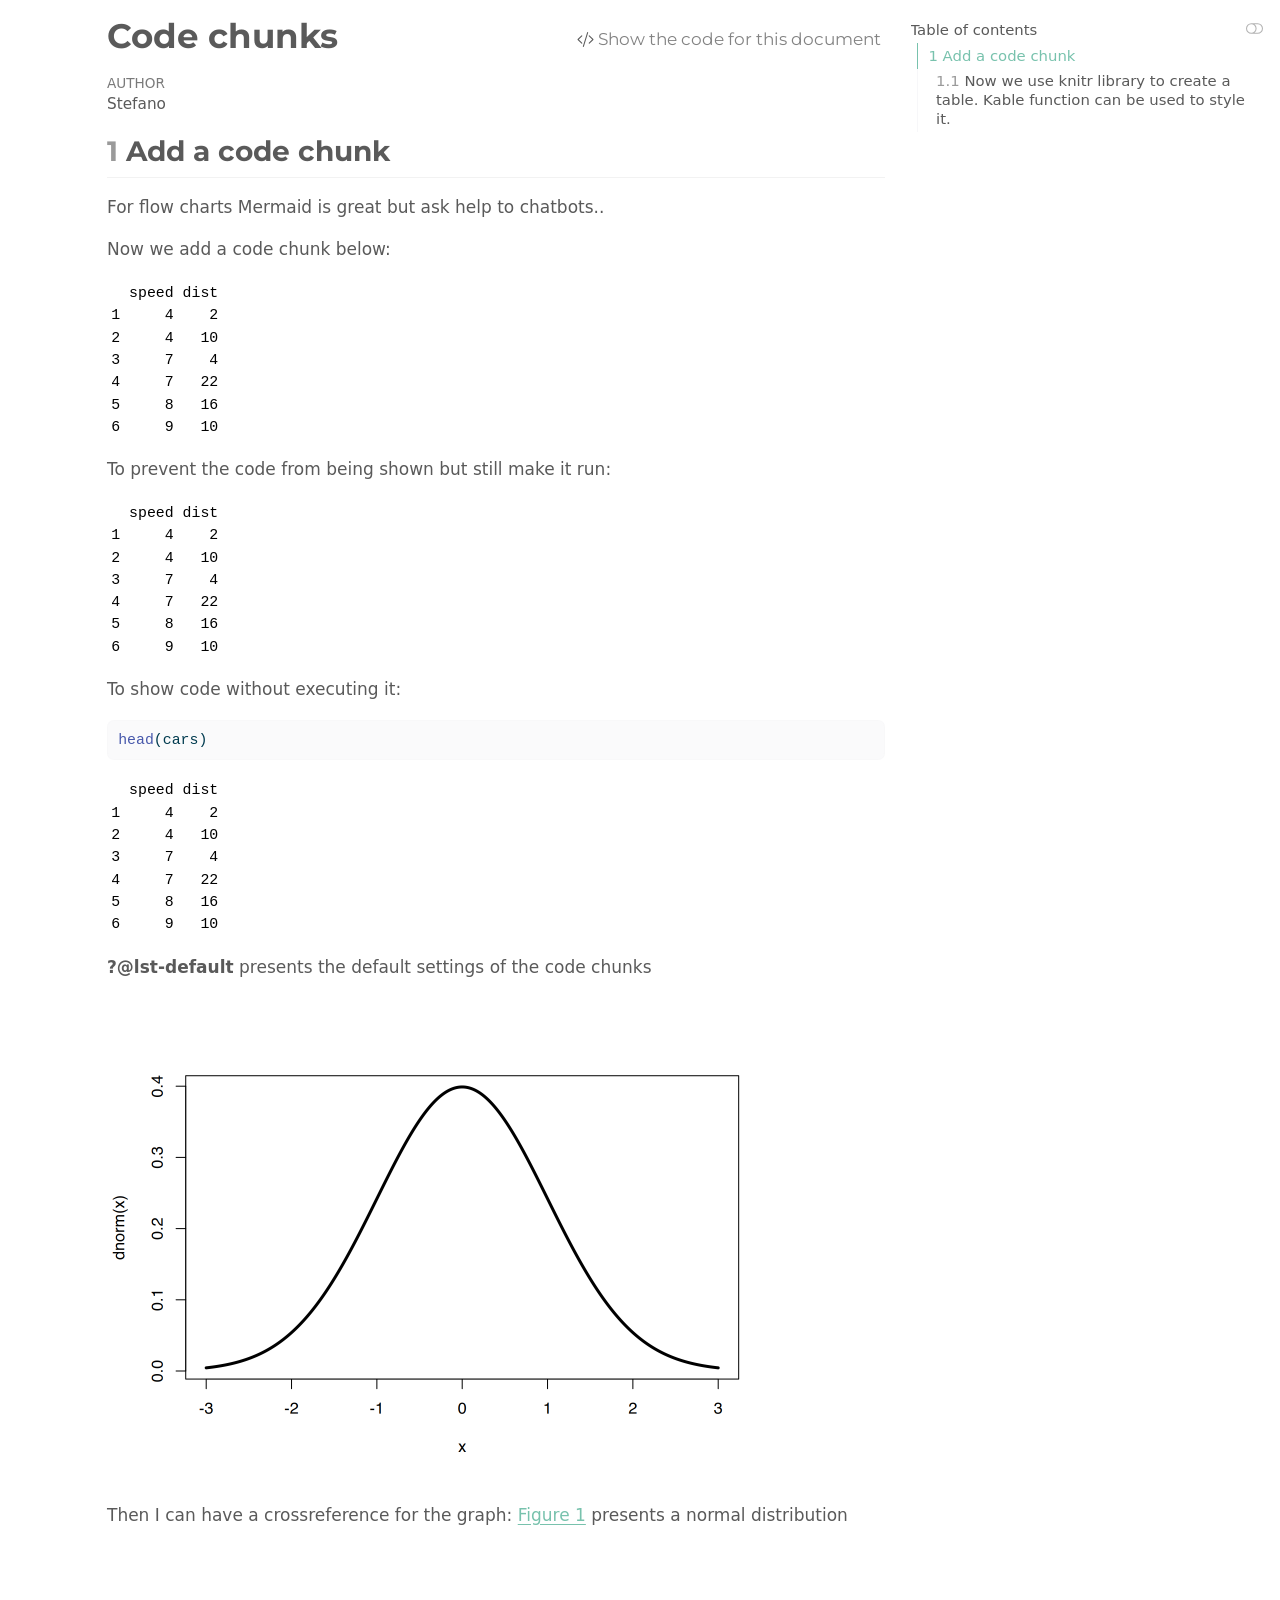
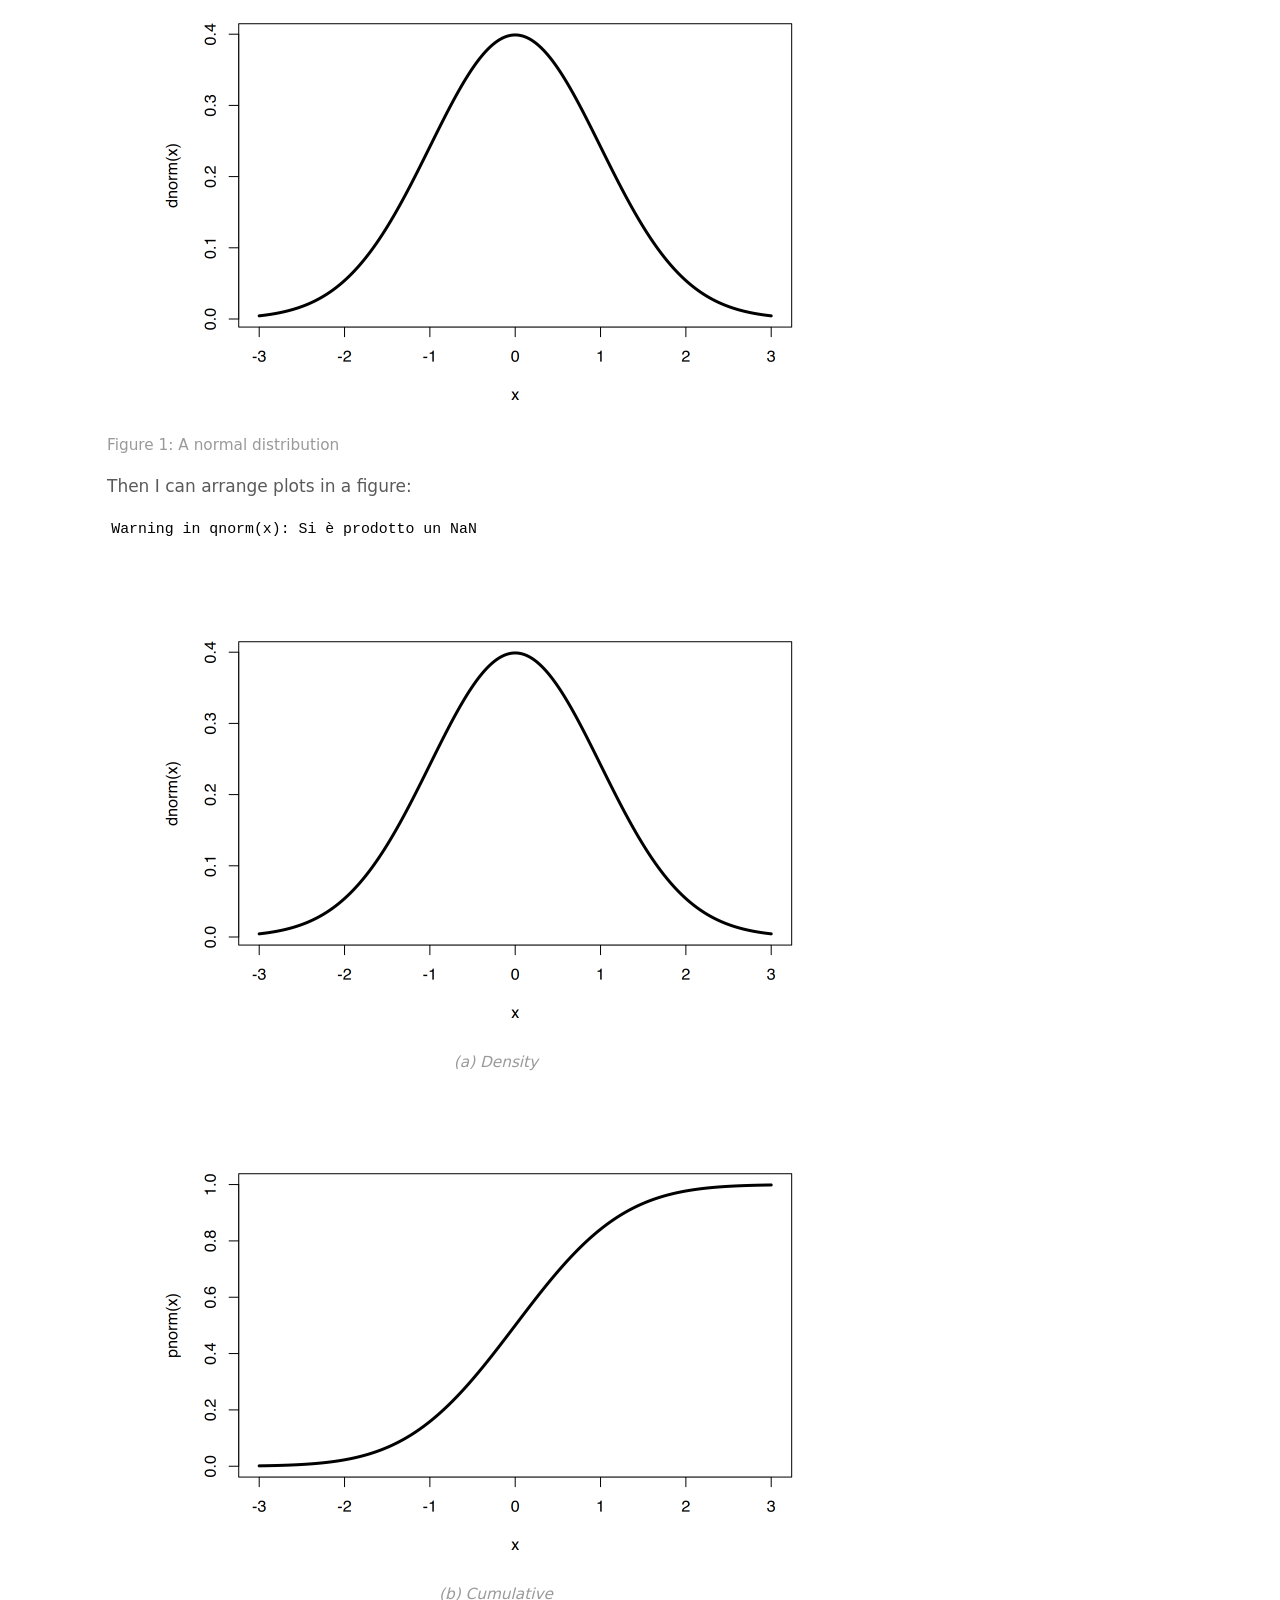
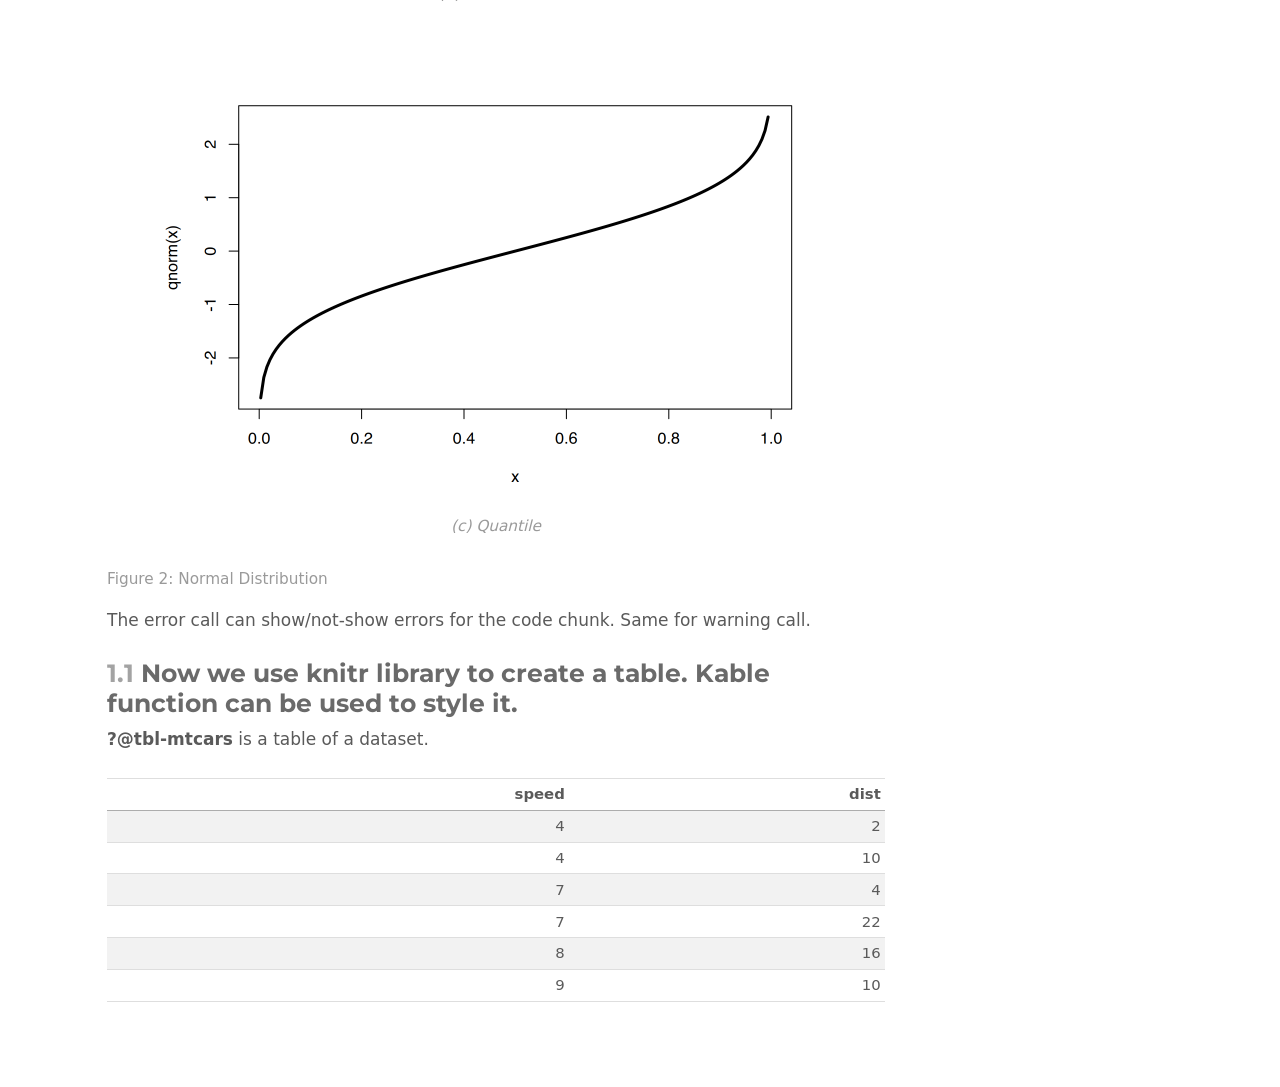
==== code_chunks.html @ ae0598b9 "Add files via upload" ====
<!DOCTYPE html>
<html xmlns="http://www.w3.org/1999/xhtml" lang="en" xml:lang="en"><head>

<meta charset="utf-8">
<meta name="generator" content="quarto-1.9.38">

<meta name="viewport" content="width=device-width, initial-scale=1.0, user-scalable=yes">

<meta name="author" content="Stefano">

<title>Code chunks</title>
<style>

code{white-space: pre-wrap;}
span.smallcaps{font-variant: small-caps;}
div.columns{display: flex; gap: min(4vw, 1.5em);}
div.column{flex: auto; overflow-x: auto;}
div.hanging-indent{margin-left: 1.5em; text-indent: -1.5em;}
ul.task-list{list-style: none;}
ul.task-list li input[type="checkbox"] {
width: 0.8em;
margin: 0 0.8em 0.2em -1em;  vertical-align: middle;
}

html { -webkit-text-size-adjust: 100%; }
pre > code.sourceCode { white-space: pre; position: relative; }
pre > code.sourceCode > span { display: inline-block; line-height: 1.25; }
pre > code.sourceCode > span:empty { height: 1.2em; }
.sourceCode { overflow: visible; }
code.sourceCode > span { color: inherit; text-decoration: inherit; }
div.sourceCode { margin: 1em 0; }
pre.sourceCode { margin: 0; }
@media screen {
div.sourceCode { overflow: auto; }
}
@media print {
pre > code.sourceCode { white-space: pre-wrap; }
pre > code.sourceCode > span { text-indent: -5em; padding-left: 5em; }
}
pre.numberSource code
{ counter-reset: source-line 0; }
pre.numberSource code > span
{ position: relative; left: -4em; counter-increment: source-line; }
pre.numberSource code > span > a:first-child::before
{ content: counter(source-line);
position: relative; left: -1em; text-align: right; vertical-align: baseline;
border: none; display: inline-block;
-webkit-touch-callout: none; -webkit-user-select: none;
-khtml-user-select: none; -moz-user-select: none;
-ms-user-select: none; user-select: none;
padding: 0 4px; width: 4em;
}
pre.numberSource { margin-left: 3em; padding-left: 4px; }
div.sourceCode
{ }
@media screen {
pre > code.sourceCode > span > a:first-child::before { text-decoration: underline; }
}
</style>


<script>/*!
 * clipboard.js v2.0.11
 * https://clipboardjs.com/
 *
 * Licensed MIT © Zeno Rocha
 */
!function(t,e){"object"==typeof exports&&"object"==typeof module?module.exports=e():"function"==typeof define&&define.amd?define([],e):"object"==typeof exports?exports.ClipboardJS=e():t.ClipboardJS=e()}(this,function(){return n={686:function(t,e,n){"use strict";n.d(e,{default:function(){return b}});var e=n(279),i=n.n(e),e=n(370),u=n.n(e),e=n(817),r=n.n(e);function c(t){try{return document.execCommand(t)}catch(t){return}}var a=function(t){t=r()(t);return c("cut"),t};function o(t,e){var n,o,t=(n=t,o="rtl"===document.documentElement.getAttribute("dir"),(t=document.createElement("textarea")).style.fontSize="12pt",t.style.border="0",t.style.padding="0",t.style.margin="0",t.style.position="absolute",t.style[o?"right":"left"]="-9999px",o=window.pageYOffset||document.documentElement.scrollTop,t.style.top="".concat(o,"px"),t.setAttribute("readonly",""),t.value=n,t);return e.container.appendChild(t),e=r()(t),c("copy"),t.remove(),e}var f=function(t){var e=1<arguments.length&&void 0!==arguments[1]?arguments[1]:{container:document.body},n="";return"string"==typeof t?n=o(t,e):t instanceof HTMLInputElement&&!["text","search","url","tel","password"].includes(null==t?void 0:t.type)?n=o(t.value,e):(n=r()(t),c("copy")),n};function l(t){return(l="function"==typeof Symbol&&"symbol"==typeof Symbol.iterator?function(t){return typeof t}:function(t){return t&&"function"==typeof Symbol&&t.constructor===Symbol&&t!==Symbol.prototype?"symbol":typeof t})(t)}var s=function(){var t=0<arguments.length&&void 0!==arguments[0]?arguments[0]:{},e=t.action,n=void 0===e?"copy":e,o=t.container,e=t.target,t=t.text;if("copy"!==n&&"cut"!==n)throw new Error('Invalid "action" value, use either "copy" or "cut"');if(void 0!==e){if(!e||"object"!==l(e)||1!==e.nodeType)throw new Error('Invalid "target" value, use a valid Element');if("copy"===n&&e.hasAttribute("disabled"))throw new Error('Invalid "target" attribute. Please use "readonly" instead of "disabled" attribute');if("cut"===n&&(e.hasAttribute("readonly")||e.hasAttribute("disabled")))throw new Error('Invalid "target" attribute. You can\'t cut text from elements with "readonly" or "disabled" attributes')}return t?f(t,{container:o}):e?"cut"===n?a(e):f(e,{container:o}):void 0};function p(t){return(p="function"==typeof Symbol&&"symbol"==typeof Symbol.iterator?function(t){return typeof t}:function(t){return t&&"function"==typeof Symbol&&t.constructor===Symbol&&t!==Symbol.prototype?"symbol":typeof t})(t)}function d(t,e){for(var n=0;n<e.length;n++){var o=e[n];o.enumerable=o.enumerable||!1,o.configurable=!0,"value"in o&&(o.writable=!0),Object.defineProperty(t,o.key,o)}}function y(t,e){return(y=Object.setPrototypeOf||function(t,e){return t.__proto__=e,t})(t,e)}function h(n){var o=function(){if("undefined"==typeof Reflect||!Reflect.construct)return!1;if(Reflect.construct.sham)return!1;if("function"==typeof Proxy)return!0;try{return Date.prototype.toString.call(Reflect.construct(Date,[],function(){})),!0}catch(t){return!1}}();return function(){var t,e=v(n);return t=o?(t=v(this).constructor,Reflect.construct(e,arguments,t)):e.apply(this,arguments),e=this,!(t=t)||"object"!==p(t)&&"function"!=typeof t?function(t){if(void 0!==t)return t;throw new ReferenceError("this hasn't been initialised - super() hasn't been called")}(e):t}}function v(t){return(v=Object.setPrototypeOf?Object.getPrototypeOf:function(t){return t.__proto__||Object.getPrototypeOf(t)})(t)}function m(t,e){t="data-clipboard-".concat(t);if(e.hasAttribute(t))return e.getAttribute(t)}var b=function(){!function(t,e){if("function"!=typeof e&&null!==e)throw new TypeError("Super expression must either be null or a function");t.prototype=Object.create(e&&e.prototype,{constructor:{value:t,writable:!0,configurable:!0}}),e&&y(t,e)}(r,i());var t,e,n,o=h(r);function r(t,e){var n;return function(t){if(!(t instanceof r))throw new TypeError("Cannot call a class as a function")}(this),(n=o.call(this)).resolveOptions(e),n.listenClick(t),n}return t=r,n=[{key:"copy",value:function(t){var e=1<arguments.length&&void 0!==arguments[1]?arguments[1]:{container:document.body};return f(t,e)}},{key:"cut",value:function(t){return a(t)}},{key:"isSupported",value:function(){var t=0<arguments.length&&void 0!==arguments[0]?arguments[0]:["copy","cut"],t="string"==typeof t?[t]:t,e=!!document.queryCommandSupported;return t.forEach(function(t){e=e&&!!document.queryCommandSupported(t)}),e}}],(e=[{key:"resolveOptions",value:function(){var t=0<arguments.length&&void 0!==arguments[0]?arguments[0]:{};this.action="function"==typeof t.action?t.action:this.defaultAction,this.target="function"==typeof t.target?t.target:this.defaultTarget,this.text="function"==typeof t.text?t.text:this.defaultText,this.container="object"===p(t.container)?t.container:document.body}},{key:"listenClick",value:function(t){var e=this;this.listener=u()(t,"click",function(t){return e.onClick(t)})}},{key:"onClick",value:function(t){var e=t.delegateTarget||t.currentTarget,n=this.action(e)||"copy",t=s({action:n,container:this.container,target:this.target(e),text:this.text(e)});this.emit(t?"success":"error",{action:n,text:t,trigger:e,clearSelection:function(){e&&e.focus(),window.getSelection().removeAllRanges()}})}},{key:"defaultAction",value:function(t){return m("action",t)}},{key:"defaultTarget",value:function(t){t=m("target",t);if(t)return document.querySelector(t)}},{key:"defaultText",value:function(t){return m("text",t)}},{key:"destroy",value:function(){this.listener.destroy()}}])&&d(t.prototype,e),n&&d(t,n),r}()},828:function(t){var e;"undefined"==typeof Element||Element.prototype.matches||((e=Element.prototype).matches=e.matchesSelector||e.mozMatchesSelector||e.msMatchesSelector||e.oMatchesSelector||e.webkitMatchesSelector),t.exports=function(t,e){for(;t&&9!==t.nodeType;){if("function"==typeof t.matches&&t.matches(e))return t;t=t.parentNode}}},438:function(t,e,n){var u=n(828);function i(t,e,n,o,r){var i=function(e,n,t,o){return function(t){t.delegateTarget=u(t.target,n),t.delegateTarget&&o.call(e,t)}}.apply(this,arguments);return t.addEventListener(n,i,r),{destroy:function(){t.removeEventListener(n,i,r)}}}t.exports=function(t,e,n,o,r){return"function"==typeof t.addEventListener?i.apply(null,arguments):"function"==typeof n?i.bind(null,document).apply(null,arguments):("string"==typeof t&&(t=document.querySelectorAll(t)),Array.prototype.map.call(t,function(t){return i(t,e,n,o,r)}))}},879:function(t,n){n.node=function(t){return void 0!==t&&t instanceof HTMLElement&&1===t.nodeType},n.nodeList=function(t){var e=Object.prototype.toString.call(t);return void 0!==t&&("[object NodeList]"===e||"[object HTMLCollection]"===e)&&"length"in t&&(0===t.length||n.node(t[0]))},n.string=function(t){return"string"==typeof t||t instanceof String},n.fn=function(t){return"[object Function]"===Object.prototype.toString.call(t)}},370:function(t,e,n){var f=n(879),l=n(438);t.exports=function(t,e,n){if(!t&&!e&&!n)throw new Error("Missing required arguments");if(!f.string(e))throw new TypeError("Second argument must be a String");if(!f.fn(n))throw new TypeError("Third argument must be a Function");if(f.node(t))return c=e,a=n,(u=t).addEventListener(c,a),{destroy:function(){u.removeEventListener(c,a)}};if(f.nodeList(t))return o=t,r=e,i=n,Array.prototype.forEach.call(o,function(t){t.addEventListener(r,i)}),{destroy:function(){Array.prototype.forEach.call(o,function(t){t.removeEventListener(r,i)})}};if(f.string(t))return t=t,e=e,n=n,l(document.body,t,e,n);throw new TypeError("First argument must be a String, HTMLElement, HTMLCollection, or NodeList");var o,r,i,u,c,a}},817:function(t){t.exports=function(t){var e,n="SELECT"===t.nodeName?(t.focus(),t.value):"INPUT"===t.nodeName||"TEXTAREA"===t.nodeName?((e=t.hasAttribute("readonly"))||t.setAttribute("readonly",""),t.select(),t.setSelectionRange(0,t.value.length),e||t.removeAttribute("readonly"),t.value):(t.hasAttribute("contenteditable")&&t.focus(),n=window.getSelection(),(e=document.createRange()).selectNodeContents(t),n.removeAllRanges(),n.addRange(e),n.toString());return n}},279:function(t){function e(){}e.prototype={on:function(t,e,n){var o=this.e||(this.e={});return(o[t]||(o[t]=[])).push({fn:e,ctx:n}),this},once:function(t,e,n){var o=this;function r(){o.off(t,r),e.apply(n,arguments)}return r._=e,this.on(t,r,n)},emit:function(t){for(var e=[].slice.call(arguments,1),n=((this.e||(this.e={}))[t]||[]).slice(),o=0,r=n.length;o<r;o++)n[o].fn.apply(n[o].ctx,e);return this},off:function(t,e){var n=this.e||(this.e={}),o=n[t],r=[];if(o&&e)for(var i=0,u=o.length;i<u;i++)o[i].fn!==e&&o[i].fn._!==e&&r.push(o[i]);return r.length?n[t]=r:delete n[t],this}},t.exports=e,t.exports.TinyEmitter=e}},r={},o.n=function(t){var e=t&&t.__esModule?function(){return t.default}:function(){return t};return o.d(e,{a:e}),e},o.d=function(t,e){for(var n in e)o.o(e,n)&&!o.o(t,n)&&Object.defineProperty(t,n,{enumerable:!0,get:e[n]})},o.o=function(t,e){return Object.prototype.hasOwnProperty.call(t,e)},o(686).default;function o(t){if(r[t])return r[t].exports;var e=r[t]={exports:{}};return n[t](e,e.exports,o),e.exports}var n,r});</script>
<script src="[data-uri]" type="module"></script>
<script src="[data-uri]" type="module"></script>
<script>/**
 * @popperjs/core v2.11.7 - MIT License
 */

!function(e,t){"object"==typeof exports&&"undefined"!=typeof module?t(exports):"function"==typeof define&&define.amd?define(["exports"],t):t((e="undefined"!=typeof globalThis?globalThis:e||self).Popper={})}(this,(function(e){"use strict";function t(e){if(null==e)return window;if("[object Window]"!==e.toString()){var t=e.ownerDocument;return t&&t.defaultView||window}return e}function n(e){return e instanceof t(e).Element||e instanceof Element}function r(e){return e instanceof t(e).HTMLElement||e instanceof HTMLElement}function o(e){return"undefined"!=typeof ShadowRoot&&(e instanceof t(e).ShadowRoot||e instanceof ShadowRoot)}var i=Math.max,a=Math.min,s=Math.round;function f(){var e=navigator.userAgentData;return null!=e&&e.brands&&Array.isArray(e.brands)?e.brands.map((function(e){return e.brand+"/"+e.version})).join(" "):navigator.userAgent}function c(){return!/^((?!chrome|android).)*safari/i.test(f())}function p(e,o,i){void 0===o&&(o=!1),void 0===i&&(i=!1);var a=e.getBoundingClientRect(),f=1,p=1;o&&r(e)&&(f=e.offsetWidth>0&&s(a.width)/e.offsetWidth||1,p=e.offsetHeight>0&&s(a.height)/e.offsetHeight||1);var u=(n(e)?t(e):window).visualViewport,l=!c()&&i,d=(a.left+(l&&u?u.offsetLeft:0))/f,h=(a.top+(l&&u?u.offsetTop:0))/p,m=a.width/f,v=a.height/p;return{width:m,height:v,top:h,right:d+m,bottom:h+v,left:d,x:d,y:h}}function u(e){var n=t(e);return{scrollLeft:n.pageXOffset,scrollTop:n.pageYOffset}}function l(e){return e?(e.nodeName||"").toLowerCase():null}function d(e){return((n(e)?e.ownerDocument:e.document)||window.document).documentElement}function h(e){return p(d(e)).left+u(e).scrollLeft}function m(e){return t(e).getComputedStyle(e)}function v(e){var t=m(e),n=t.overflow,r=t.overflowX,o=t.overflowY;return/auto|scroll|overlay|hidden/.test(n+o+r)}function y(e,n,o){void 0===o&&(o=!1);var i,a,f=r(n),c=r(n)&&function(e){var t=e.getBoundingClientRect(),n=s(t.width)/e.offsetWidth||1,r=s(t.height)/e.offsetHeight||1;return 1!==n||1!==r}(n),m=d(n),y=p(e,c,o),g={scrollLeft:0,scrollTop:0},b={x:0,y:0};return(f||!f&&!o)&&(("body"!==l(n)||v(m))&&(g=(i=n)!==t(i)&&r(i)?{scrollLeft:(a=i).scrollLeft,scrollTop:a.scrollTop}:u(i)),r(n)?((b=p(n,!0)).x+=n.clientLeft,b.y+=n.clientTop):m&&(b.x=h(m))),{x:y.left+g.scrollLeft-b.x,y:y.top+g.scrollTop-b.y,width:y.width,height:y.height}}function g(e){var t=p(e),n=e.offsetWidth,r=e.offsetHeight;return Math.abs(t.width-n)<=1&&(n=t.width),Math.abs(t.height-r)<=1&&(r=t.height),{x:e.offsetLeft,y:e.offsetTop,width:n,height:r}}function b(e){return"html"===l(e)?e:e.assignedSlot||e.parentNode||(o(e)?e.host:null)||d(e)}function x(e){return["html","body","#document"].indexOf(l(e))>=0?e.ownerDocument.body:r(e)&&v(e)?e:x(b(e))}function w(e,n){var r;void 0===n&&(n=[]);var o=x(e),i=o===(null==(r=e.ownerDocument)?void 0:r.body),a=t(o),s=i?[a].concat(a.visualViewport||[],v(o)?o:[]):o,f=n.concat(s);return i?f:f.concat(w(b(s)))}function O(e){return["table","td","th"].indexOf(l(e))>=0}function j(e){return r(e)&&"fixed"!==m(e).position?e.offsetParent:null}function E(e){for(var n=t(e),i=j(e);i&&O(i)&&"static"===m(i).position;)i=j(i);return i&&("html"===l(i)||"body"===l(i)&&"static"===m(i).position)?n:i||function(e){var t=/firefox/i.test(f());if(/Trident/i.test(f())&&r(e)&&"fixed"===m(e).position)return null;var n=b(e);for(o(n)&&(n=n.host);r(n)&&["html","body"].indexOf(l(n))<0;){var i=m(n);if("none"!==i.transform||"none"!==i.perspective||"paint"===i.contain||-1!==["transform","perspective"].indexOf(i.willChange)||t&&"filter"===i.willChange||t&&i.filter&&"none"!==i.filter)return n;n=n.parentNode}return null}(e)||n}var D="top",A="bottom",L="right",P="left",M="auto",k=[D,A,L,P],W="start",B="end",H="viewport",T="popper",R=k.reduce((function(e,t){return e.concat([t+"-"+W,t+"-"+B])}),[]),S=[].concat(k,[M]).reduce((function(e,t){return e.concat([t,t+"-"+W,t+"-"+B])}),[]),V=["beforeRead","read","afterRead","beforeMain","main","afterMain","beforeWrite","write","afterWrite"];function q(e){var t=new Map,n=new Set,r=[];function o(e){n.add(e.name),[].concat(e.requires||[],e.requiresIfExists||[]).forEach((function(e){if(!n.has(e)){var r=t.get(e);r&&o(r)}})),r.push(e)}return e.forEach((function(e){t.set(e.name,e)})),e.forEach((function(e){n.has(e.name)||o(e)})),r}function C(e){return e.split("-")[0]}function N(e,t){var n=t.getRootNode&&t.getRootNode();if(e.contains(t))return!0;if(n&&o(n)){var r=t;do{if(r&&e.isSameNode(r))return!0;r=r.parentNode||r.host}while(r)}return!1}function I(e){return Object.assign({},e,{left:e.x,top:e.y,right:e.x+e.width,bottom:e.y+e.height})}function _(e,r,o){return r===H?I(function(e,n){var r=t(e),o=d(e),i=r.visualViewport,a=o.clientWidth,s=o.clientHeight,f=0,p=0;if(i){a=i.width,s=i.height;var u=c();(u||!u&&"fixed"===n)&&(f=i.offsetLeft,p=i.offsetTop)}return{width:a,height:s,x:f+h(e),y:p}}(e,o)):n(r)?function(e,t){var n=p(e,!1,"fixed"===t);return n.top=n.top+e.clientTop,n.left=n.left+e.clientLeft,n.bottom=n.top+e.clientHeight,n.right=n.left+e.clientWidth,n.width=e.clientWidth,n.height=e.clientHeight,n.x=n.left,n.y=n.top,n}(r,o):I(function(e){var t,n=d(e),r=u(e),o=null==(t=e.ownerDocument)?void 0:t.body,a=i(n.scrollWidth,n.clientWidth,o?o.scrollWidth:0,o?o.clientWidth:0),s=i(n.scrollHeight,n.clientHeight,o?o.scrollHeight:0,o?o.clientHeight:0),f=-r.scrollLeft+h(e),c=-r.scrollTop;return"rtl"===m(o||n).direction&&(f+=i(n.clientWidth,o?o.clientWidth:0)-a),{width:a,height:s,x:f,y:c}}(d(e)))}function F(e,t,o,s){var f="clippingParents"===t?function(e){var t=w(b(e)),o=["absolute","fixed"].indexOf(m(e).position)>=0&&r(e)?E(e):e;return n(o)?t.filter((function(e){return n(e)&&N(e,o)&&"body"!==l(e)})):[]}(e):[].concat(t),c=[].concat(f,[o]),p=c[0],u=c.reduce((function(t,n){var r=_(e,n,s);return t.top=i(r.top,t.top),t.right=a(r.right,t.right),t.bottom=a(r.bottom,t.bottom),t.left=i(r.left,t.left),t}),_(e,p,s));return u.width=u.right-u.left,u.height=u.bottom-u.top,u.x=u.left,u.y=u.top,u}function U(e){return e.split("-")[1]}function z(e){return["top","bottom"].indexOf(e)>=0?"x":"y"}function X(e){var t,n=e.reference,r=e.element,o=e.placement,i=o?C(o):null,a=o?U(o):null,s=n.x+n.width/2-r.width/2,f=n.y+n.height/2-r.height/2;switch(i){case D:t={x:s,y:n.y-r.height};break;case A:t={x:s,y:n.y+n.height};break;case L:t={x:n.x+n.width,y:f};break;case P:t={x:n.x-r.width,y:f};break;default:t={x:n.x,y:n.y}}var c=i?z(i):null;if(null!=c){var p="y"===c?"height":"width";switch(a){case W:t[c]=t[c]-(n[p]/2-r[p]/2);break;case B:t[c]=t[c]+(n[p]/2-r[p]/2)}}return t}function Y(e){return Object.assign({},{top:0,right:0,bottom:0,left:0},e)}function G(e,t){return t.reduce((function(t,n){return t[n]=e,t}),{})}function J(e,t){void 0===t&&(t={});var r=t,o=r.placement,i=void 0===o?e.placement:o,a=r.strategy,s=void 0===a?e.strategy:a,f=r.boundary,c=void 0===f?"clippingParents":f,u=r.rootBoundary,l=void 0===u?H:u,h=r.elementContext,m=void 0===h?T:h,v=r.altBoundary,y=void 0!==v&&v,g=r.padding,b=void 0===g?0:g,x=Y("number"!=typeof b?b:G(b,k)),w=m===T?"reference":T,O=e.rects.popper,j=e.elements[y?w:m],E=F(n(j)?j:j.contextElement||d(e.elements.popper),c,l,s),P=p(e.elements.reference),M=X({reference:P,element:O,strategy:"absolute",placement:i}),W=I(Object.assign({},O,M)),B=m===T?W:P,R={top:E.top-B.top+x.top,bottom:B.bottom-E.bottom+x.bottom,left:E.left-B.left+x.left,right:B.right-E.right+x.right},S=e.modifiersData.offset;if(m===T&&S){var V=S[i];Object.keys(R).forEach((function(e){var t=[L,A].indexOf(e)>=0?1:-1,n=[D,A].indexOf(e)>=0?"y":"x";R[e]+=V[n]*t}))}return R}var K={placement:"bottom",modifiers:[],strategy:"absolute"};function Q(){for(var e=arguments.length,t=new Array(e),n=0;n<e;n++)t[n]=arguments[n];return!t.some((function(e){return!(e&&"function"==typeof e.getBoundingClientRect)}))}function Z(e){void 0===e&&(e={});var t=e,r=t.defaultModifiers,o=void 0===r?[]:r,i=t.defaultOptions,a=void 0===i?K:i;return function(e,t,r){void 0===r&&(r=a);var i,s,f={placement:"bottom",orderedModifiers:[],options:Object.assign({},K,a),modifiersData:{},elements:{reference:e,popper:t},attributes:{},styles:{}},c=[],p=!1,u={state:f,setOptions:function(r){var i="function"==typeof r?r(f.options):r;l(),f.options=Object.assign({},a,f.options,i),f.scrollParents={reference:n(e)?w(e):e.contextElement?w(e.contextElement):[],popper:w(t)};var s,p,d=function(e){var t=q(e);return V.reduce((function(e,n){return e.concat(t.filter((function(e){return e.phase===n})))}),[])}((s=[].concat(o,f.options.modifiers),p=s.reduce((function(e,t){var n=e[t.name];return e[t.name]=n?Object.assign({},n,t,{options:Object.assign({},n.options,t.options),data:Object.assign({},n.data,t.data)}):t,e}),{}),Object.keys(p).map((function(e){return p[e]}))));return f.orderedModifiers=d.filter((function(e){return e.enabled})),f.orderedModifiers.forEach((function(e){var t=e.name,n=e.options,r=void 0===n?{}:n,o=e.effect;if("function"==typeof o){var i=o({state:f,name:t,instance:u,options:r}),a=function(){};c.push(i||a)}})),u.update()},forceUpdate:function(){if(!p){var e=f.elements,t=e.reference,n=e.popper;if(Q(t,n)){f.rects={reference:y(t,E(n),"fixed"===f.options.strategy),popper:g(n)},f.reset=!1,f.placement=f.options.placement,f.orderedModifiers.forEach((function(e){return f.modifiersData[e.name]=Object.assign({},e.data)}));for(var r=0;r<f.orderedModifiers.length;r++)if(!0!==f.reset){var o=f.orderedModifiers[r],i=o.fn,a=o.options,s=void 0===a?{}:a,c=o.name;"function"==typeof i&&(f=i({state:f,options:s,name:c,instance:u})||f)}else f.reset=!1,r=-1}}},update:(i=function(){return new Promise((function(e){u.forceUpdate(),e(f)}))},function(){return s||(s=new Promise((function(e){Promise.resolve().then((function(){s=void 0,e(i())}))}))),s}),destroy:function(){l(),p=!0}};if(!Q(e,t))return u;function l(){c.forEach((function(e){return e()})),c=[]}return u.setOptions(r).then((function(e){!p&&r.onFirstUpdate&&r.onFirstUpdate(e)})),u}}var $={passive:!0};var ee={name:"eventListeners",enabled:!0,phase:"write",fn:function(){},effect:function(e){var n=e.state,r=e.instance,o=e.options,i=o.scroll,a=void 0===i||i,s=o.resize,f=void 0===s||s,c=t(n.elements.popper),p=[].concat(n.scrollParents.reference,n.scrollParents.popper);return a&&p.forEach((function(e){e.addEventListener("scroll",r.update,$)})),f&&c.addEventListener("resize",r.update,$),function(){a&&p.forEach((function(e){e.removeEventListener("scroll",r.update,$)})),f&&c.removeEventListener("resize",r.update,$)}},data:{}};var te={name:"popperOffsets",enabled:!0,phase:"read",fn:function(e){var t=e.state,n=e.name;t.modifiersData[n]=X({reference:t.rects.reference,element:t.rects.popper,strategy:"absolute",placement:t.placement})},data:{}},ne={top:"auto",right:"auto",bottom:"auto",left:"auto"};function re(e){var n,r=e.popper,o=e.popperRect,i=e.placement,a=e.variation,f=e.offsets,c=e.position,p=e.gpuAcceleration,u=e.adaptive,l=e.roundOffsets,h=e.isFixed,v=f.x,y=void 0===v?0:v,g=f.y,b=void 0===g?0:g,x="function"==typeof l?l({x:y,y:b}):{x:y,y:b};y=x.x,b=x.y;var w=f.hasOwnProperty("x"),O=f.hasOwnProperty("y"),j=P,M=D,k=window;if(u){var W=E(r),H="clientHeight",T="clientWidth";if(W===t(r)&&"static"!==m(W=d(r)).position&&"absolute"===c&&(H="scrollHeight",T="scrollWidth"),W=W,i===D||(i===P||i===L)&&a===B)M=A,b-=(h&&W===k&&k.visualViewport?k.visualViewport.height:W[H])-o.height,b*=p?1:-1;if(i===P||(i===D||i===A)&&a===B)j=L,y-=(h&&W===k&&k.visualViewport?k.visualViewport.width:W[T])-o.width,y*=p?1:-1}var R,S=Object.assign({position:c},u&&ne),V=!0===l?function(e,t){var n=e.x,r=e.y,o=t.devicePixelRatio||1;return{x:s(n*o)/o||0,y:s(r*o)/o||0}}({x:y,y:b},t(r)):{x:y,y:b};return y=V.x,b=V.y,p?Object.assign({},S,((R={})[M]=O?"0":"",R[j]=w?"0":"",R.transform=(k.devicePixelRatio||1)<=1?"translate("+y+"px, "+b+"px)":"translate3d("+y+"px, "+b+"px, 0)",R)):Object.assign({},S,((n={})[M]=O?b+"px":"",n[j]=w?y+"px":"",n.transform="",n))}var oe={name:"computeStyles",enabled:!0,phase:"beforeWrite",fn:function(e){var t=e.state,n=e.options,r=n.gpuAcceleration,o=void 0===r||r,i=n.adaptive,a=void 0===i||i,s=n.roundOffsets,f=void 0===s||s,c={placement:C(t.placement),variation:U(t.placement),popper:t.elements.popper,popperRect:t.rects.popper,gpuAcceleration:o,isFixed:"fixed"===t.options.strategy};null!=t.modifiersData.popperOffsets&&(t.styles.popper=Object.assign({},t.styles.popper,re(Object.assign({},c,{offsets:t.modifiersData.popperOffsets,position:t.options.strategy,adaptive:a,roundOffsets:f})))),null!=t.modifiersData.arrow&&(t.styles.arrow=Object.assign({},t.styles.arrow,re(Object.assign({},c,{offsets:t.modifiersData.arrow,position:"absolute",adaptive:!1,roundOffsets:f})))),t.attributes.popper=Object.assign({},t.attributes.popper,{"data-popper-placement":t.placement})},data:{}};var ie={name:"applyStyles",enabled:!0,phase:"write",fn:function(e){var t=e.state;Object.keys(t.elements).forEach((function(e){var n=t.styles[e]||{},o=t.attributes[e]||{},i=t.elements[e];r(i)&&l(i)&&(Object.assign(i.style,n),Object.keys(o).forEach((function(e){var t=o[e];!1===t?i.removeAttribute(e):i.setAttribute(e,!0===t?"":t)})))}))},effect:function(e){var t=e.state,n={popper:{position:t.options.strategy,left:"0",top:"0",margin:"0"},arrow:{position:"absolute"},reference:{}};return Object.assign(t.elements.popper.style,n.popper),t.styles=n,t.elements.arrow&&Object.assign(t.elements.arrow.style,n.arrow),function(){Object.keys(t.elements).forEach((function(e){var o=t.elements[e],i=t.attributes[e]||{},a=Object.keys(t.styles.hasOwnProperty(e)?t.styles[e]:n[e]).reduce((function(e,t){return e[t]="",e}),{});r(o)&&l(o)&&(Object.assign(o.style,a),Object.keys(i).forEach((function(e){o.removeAttribute(e)})))}))}},requires:["computeStyles"]};var ae={name:"offset",enabled:!0,phase:"main",requires:["popperOffsets"],fn:function(e){var t=e.state,n=e.options,r=e.name,o=n.offset,i=void 0===o?[0,0]:o,a=S.reduce((function(e,n){return e[n]=function(e,t,n){var r=C(e),o=[P,D].indexOf(r)>=0?-1:1,i="function"==typeof n?n(Object.assign({},t,{placement:e})):n,a=i[0],s=i[1];return a=a||0,s=(s||0)*o,[P,L].indexOf(r)>=0?{x:s,y:a}:{x:a,y:s}}(n,t.rects,i),e}),{}),s=a[t.placement],f=s.x,c=s.y;null!=t.modifiersData.popperOffsets&&(t.modifiersData.popperOffsets.x+=f,t.modifiersData.popperOffsets.y+=c),t.modifiersData[r]=a}},se={left:"right",right:"left",bottom:"top",top:"bottom"};function fe(e){return e.replace(/left|right|bottom|top/g,(function(e){return se[e]}))}var ce={start:"end",end:"start"};function pe(e){return e.replace(/start|end/g,(function(e){return ce[e]}))}function ue(e,t){void 0===t&&(t={});var n=t,r=n.placement,o=n.boundary,i=n.rootBoundary,a=n.padding,s=n.flipVariations,f=n.allowedAutoPlacements,c=void 0===f?S:f,p=U(r),u=p?s?R:R.filter((function(e){return U(e)===p})):k,l=u.filter((function(e){return c.indexOf(e)>=0}));0===l.length&&(l=u);var d=l.reduce((function(t,n){return t[n]=J(e,{placement:n,boundary:o,rootBoundary:i,padding:a})[C(n)],t}),{});return Object.keys(d).sort((function(e,t){return d[e]-d[t]}))}var le={name:"flip",enabled:!0,phase:"main",fn:function(e){var t=e.state,n=e.options,r=e.name;if(!t.modifiersData[r]._skip){for(var o=n.mainAxis,i=void 0===o||o,a=n.altAxis,s=void 0===a||a,f=n.fallbackPlacements,c=n.padding,p=n.boundary,u=n.rootBoundary,l=n.altBoundary,d=n.flipVariations,h=void 0===d||d,m=n.allowedAutoPlacements,v=t.options.placement,y=C(v),g=f||(y===v||!h?[fe(v)]:function(e){if(C(e)===M)return[];var t=fe(e);return[pe(e),t,pe(t)]}(v)),b=[v].concat(g).reduce((function(e,n){return e.concat(C(n)===M?ue(t,{placement:n,boundary:p,rootBoundary:u,padding:c,flipVariations:h,allowedAutoPlacements:m}):n)}),[]),x=t.rects.reference,w=t.rects.popper,O=new Map,j=!0,E=b[0],k=0;k<b.length;k++){var B=b[k],H=C(B),T=U(B)===W,R=[D,A].indexOf(H)>=0,S=R?"width":"height",V=J(t,{placement:B,boundary:p,rootBoundary:u,altBoundary:l,padding:c}),q=R?T?L:P:T?A:D;x[S]>w[S]&&(q=fe(q));var N=fe(q),I=[];if(i&&I.push(V[H]<=0),s&&I.push(V[q]<=0,V[N]<=0),I.every((function(e){return e}))){E=B,j=!1;break}O.set(B,I)}if(j)for(var _=function(e){var t=b.find((function(t){var n=O.get(t);if(n)return n.slice(0,e).every((function(e){return e}))}));if(t)return E=t,"break"},F=h?3:1;F>0;F--){if("break"===_(F))break}t.placement!==E&&(t.modifiersData[r]._skip=!0,t.placement=E,t.reset=!0)}},requiresIfExists:["offset"],data:{_skip:!1}};function de(e,t,n){return i(e,a(t,n))}var he={name:"preventOverflow",enabled:!0,phase:"main",fn:function(e){var t=e.state,n=e.options,r=e.name,o=n.mainAxis,s=void 0===o||o,f=n.altAxis,c=void 0!==f&&f,p=n.boundary,u=n.rootBoundary,l=n.altBoundary,d=n.padding,h=n.tether,m=void 0===h||h,v=n.tetherOffset,y=void 0===v?0:v,b=J(t,{boundary:p,rootBoundary:u,padding:d,altBoundary:l}),x=C(t.placement),w=U(t.placement),O=!w,j=z(x),M="x"===j?"y":"x",k=t.modifiersData.popperOffsets,B=t.rects.reference,H=t.rects.popper,T="function"==typeof y?y(Object.assign({},t.rects,{placement:t.placement})):y,R="number"==typeof T?{mainAxis:T,altAxis:T}:Object.assign({mainAxis:0,altAxis:0},T),S=t.modifiersData.offset?t.modifiersData.offset[t.placement]:null,V={x:0,y:0};if(k){if(s){var q,N="y"===j?D:P,I="y"===j?A:L,_="y"===j?"height":"width",F=k[j],X=F+b[N],Y=F-b[I],G=m?-H[_]/2:0,K=w===W?B[_]:H[_],Q=w===W?-H[_]:-B[_],Z=t.elements.arrow,$=m&&Z?g(Z):{width:0,height:0},ee=t.modifiersData["arrow#persistent"]?t.modifiersData["arrow#persistent"].padding:{top:0,right:0,bottom:0,left:0},te=ee[N],ne=ee[I],re=de(0,B[_],$[_]),oe=O?B[_]/2-G-re-te-R.mainAxis:K-re-te-R.mainAxis,ie=O?-B[_]/2+G+re+ne+R.mainAxis:Q+re+ne+R.mainAxis,ae=t.elements.arrow&&E(t.elements.arrow),se=ae?"y"===j?ae.clientTop||0:ae.clientLeft||0:0,fe=null!=(q=null==S?void 0:S[j])?q:0,ce=F+ie-fe,pe=de(m?a(X,F+oe-fe-se):X,F,m?i(Y,ce):Y);k[j]=pe,V[j]=pe-F}if(c){var ue,le="x"===j?D:P,he="x"===j?A:L,me=k[M],ve="y"===M?"height":"width",ye=me+b[le],ge=me-b[he],be=-1!==[D,P].indexOf(x),xe=null!=(ue=null==S?void 0:S[M])?ue:0,we=be?ye:me-B[ve]-H[ve]-xe+R.altAxis,Oe=be?me+B[ve]+H[ve]-xe-R.altAxis:ge,je=m&&be?function(e,t,n){var r=de(e,t,n);return r>n?n:r}(we,me,Oe):de(m?we:ye,me,m?Oe:ge);k[M]=je,V[M]=je-me}t.modifiersData[r]=V}},requiresIfExists:["offset"]};var me={name:"arrow",enabled:!0,phase:"main",fn:function(e){var t,n=e.state,r=e.name,o=e.options,i=n.elements.arrow,a=n.modifiersData.popperOffsets,s=C(n.placement),f=z(s),c=[P,L].indexOf(s)>=0?"height":"width";if(i&&a){var p=function(e,t){return Y("number"!=typeof(e="function"==typeof e?e(Object.assign({},t.rects,{placement:t.placement})):e)?e:G(e,k))}(o.padding,n),u=g(i),l="y"===f?D:P,d="y"===f?A:L,h=n.rects.reference[c]+n.rects.reference[f]-a[f]-n.rects.popper[c],m=a[f]-n.rects.reference[f],v=E(i),y=v?"y"===f?v.clientHeight||0:v.clientWidth||0:0,b=h/2-m/2,x=p[l],w=y-u[c]-p[d],O=y/2-u[c]/2+b,j=de(x,O,w),M=f;n.modifiersData[r]=((t={})[M]=j,t.centerOffset=j-O,t)}},effect:function(e){var t=e.state,n=e.options.element,r=void 0===n?"[data-popper-arrow]":n;null!=r&&("string"!=typeof r||(r=t.elements.popper.querySelector(r)))&&N(t.elements.popper,r)&&(t.elements.arrow=r)},requires:["popperOffsets"],requiresIfExists:["preventOverflow"]};function ve(e,t,n){return void 0===n&&(n={x:0,y:0}),{top:e.top-t.height-n.y,right:e.right-t.width+n.x,bottom:e.bottom-t.height+n.y,left:e.left-t.width-n.x}}function ye(e){return[D,L,A,P].some((function(t){return e[t]>=0}))}var ge={name:"hide",enabled:!0,phase:"main",requiresIfExists:["preventOverflow"],fn:function(e){var t=e.state,n=e.name,r=t.rects.reference,o=t.rects.popper,i=t.modifiersData.preventOverflow,a=J(t,{elementContext:"reference"}),s=J(t,{altBoundary:!0}),f=ve(a,r),c=ve(s,o,i),p=ye(f),u=ye(c);t.modifiersData[n]={referenceClippingOffsets:f,popperEscapeOffsets:c,isReferenceHidden:p,hasPopperEscaped:u},t.attributes.popper=Object.assign({},t.attributes.popper,{"data-popper-reference-hidden":p,"data-popper-escaped":u})}},be=Z({defaultModifiers:[ee,te,oe,ie]}),xe=[ee,te,oe,ie,ae,le,he,me,ge],we=Z({defaultModifiers:xe});e.applyStyles=ie,e.arrow=me,e.computeStyles=oe,e.createPopper=we,e.createPopperLite=be,e.defaultModifiers=xe,e.detectOverflow=J,e.eventListeners=ee,e.flip=le,e.hide=ge,e.offset=ae,e.popperGenerator=Z,e.popperOffsets=te,e.preventOverflow=he,Object.defineProperty(e,"__esModule",{value:!0})}));

</script>
<script>!function(e,t){"object"==typeof exports&&"undefined"!=typeof module?module.exports=t(require("@popperjs/core")):"function"==typeof define&&define.amd?define(["@popperjs/core"],t):(e=e||self).tippy=t(e.Popper)}(this,(function(e){"use strict";var t={passive:!0,capture:!0},n=function(){return document.body};function r(e,t,n){if(Array.isArray(e)){var r=e[t];return null==r?Array.isArray(n)?n[t]:n:r}return e}function o(e,t){var n={}.toString.call(e);return 0===n.indexOf("[object")&&n.indexOf(t+"]")>-1}function i(e,t){return"function"==typeof e?e.apply(void 0,t):e}function a(e,t){return 0===t?e:function(r){clearTimeout(n),n=setTimeout((function(){e(r)}),t)};var n}function s(e,t){var n=Object.assign({},e);return t.forEach((function(e){delete n[e]})),n}function u(e){return[].concat(e)}function c(e,t){-1===e.indexOf(t)&&e.push(t)}function p(e){return e.split("-")[0]}function f(e){return[].slice.call(e)}function l(e){return Object.keys(e).reduce((function(t,n){return void 0!==e[n]&&(t[n]=e[n]),t}),{})}function d(){return document.createElement("div")}function v(e){return["Element","Fragment"].some((function(t){return o(e,t)}))}function m(e){return o(e,"MouseEvent")}function g(e){return!(!e||!e._tippy||e._tippy.reference!==e)}function h(e){return v(e)?[e]:function(e){return o(e,"NodeList")}(e)?f(e):Array.isArray(e)?e:f(document.querySelectorAll(e))}function b(e,t){e.forEach((function(e){e&&(e.style.transitionDuration=t+"ms")}))}function y(e,t){e.forEach((function(e){e&&e.setAttribute("data-state",t)}))}function w(e){var t,n=u(e)[0];return null!=n&&null!=(t=n.ownerDocument)&&t.body?n.ownerDocument:document}function E(e,t,n){var r=t+"EventListener";["transitionend","webkitTransitionEnd"].forEach((function(t){e[r](t,n)}))}function O(e,t){for(var n=t;n;){var r;if(e.contains(n))return!0;n=null==n.getRootNode||null==(r=n.getRootNode())?void 0:r.host}return!1}var x={isTouch:!1},C=0;function T(){x.isTouch||(x.isTouch=!0,window.performance&&document.addEventListener("mousemove",A))}function A(){var e=performance.now();e-C<20&&(x.isTouch=!1,document.removeEventListener("mousemove",A)),C=e}function L(){var e=document.activeElement;if(g(e)){var t=e._tippy;e.blur&&!t.state.isVisible&&e.blur()}}var D=!!("undefined"!=typeof window&&"undefined"!=typeof document)&&!!window.msCrypto,R=Object.assign({appendTo:n,aria:{content:"auto",expanded:"auto"},delay:0,duration:[300,250],getReferenceClientRect:null,hideOnClick:!0,ignoreAttributes:!1,interactive:!1,interactiveBorder:2,interactiveDebounce:0,moveTransition:"",offset:[0,10],onAfterUpdate:function(){},onBeforeUpdate:function(){},onCreate:function(){},onDestroy:function(){},onHidden:function(){},onHide:function(){},onMount:function(){},onShow:function(){},onShown:function(){},onTrigger:function(){},onUntrigger:function(){},onClickOutside:function(){},placement:"top",plugins:[],popperOptions:{},render:null,showOnCreate:!1,touch:!0,trigger:"mouseenter focus",triggerTarget:null},{animateFill:!1,followCursor:!1,inlinePositioning:!1,sticky:!1},{allowHTML:!1,animation:"fade",arrow:!0,content:"",inertia:!1,maxWidth:350,role:"tooltip",theme:"",zIndex:9999}),k=Object.keys(R);function P(e){var t=(e.plugins||[]).reduce((function(t,n){var r,o=n.name,i=n.defaultValue;o&&(t[o]=void 0!==e[o]?e[o]:null!=(r=R[o])?r:i);return t}),{});return Object.assign({},e,t)}function j(e,t){var n=Object.assign({},t,{content:i(t.content,[e])},t.ignoreAttributes?{}:function(e,t){return(t?Object.keys(P(Object.assign({},R,{plugins:t}))):k).reduce((function(t,n){var r=(e.getAttribute("data-tippy-"+n)||"").trim();if(!r)return t;if("content"===n)t[n]=r;else try{t[n]=JSON.parse(r)}catch(e){t[n]=r}return t}),{})}(e,t.plugins));return n.aria=Object.assign({},R.aria,n.aria),n.aria={expanded:"auto"===n.aria.expanded?t.interactive:n.aria.expanded,content:"auto"===n.aria.content?t.interactive?null:"describedby":n.aria.content},n}function M(e,t){e.innerHTML=t}function V(e){var t=d();return!0===e?t.className="tippy-arrow":(t.className="tippy-svg-arrow",v(e)?t.appendChild(e):M(t,e)),t}function I(e,t){v(t.content)?(M(e,""),e.appendChild(t.content)):"function"!=typeof t.content&&(t.allowHTML?M(e,t.content):e.textContent=t.content)}function S(e){var t=e.firstElementChild,n=f(t.children);return{box:t,content:n.find((function(e){return e.classList.contains("tippy-content")})),arrow:n.find((function(e){return e.classList.contains("tippy-arrow")||e.classList.contains("tippy-svg-arrow")})),backdrop:n.find((function(e){return e.classList.contains("tippy-backdrop")}))}}function N(e){var t=d(),n=d();n.className="tippy-box",n.setAttribute("data-state","hidden"),n.setAttribute("tabindex","-1");var r=d();function o(n,r){var o=S(t),i=o.box,a=o.content,s=o.arrow;r.theme?i.setAttribute("data-theme",r.theme):i.removeAttribute("data-theme"),"string"==typeof r.animation?i.setAttribute("data-animation",r.animation):i.removeAttribute("data-animation"),r.inertia?i.setAttribute("data-inertia",""):i.removeAttribute("data-inertia"),i.style.maxWidth="number"==typeof r.maxWidth?r.maxWidth+"px":r.maxWidth,r.role?i.setAttribute("role",r.role):i.removeAttribute("role"),n.content===r.content&&n.allowHTML===r.allowHTML||I(a,e.props),r.arrow?s?n.arrow!==r.arrow&&(i.removeChild(s),i.appendChild(V(r.arrow))):i.appendChild(V(r.arrow)):s&&i.removeChild(s)}return r.className="tippy-content",r.setAttribute("data-state","hidden"),I(r,e.props),t.appendChild(n),n.appendChild(r),o(e.props,e.props),{popper:t,onUpdate:o}}N.$$tippy=!0;var B=1,H=[],U=[];function _(o,s){var v,g,h,C,T,A,L,k,M=j(o,Object.assign({},R,P(l(s)))),V=!1,I=!1,N=!1,_=!1,F=[],W=a(we,M.interactiveDebounce),X=B++,Y=(k=M.plugins).filter((function(e,t){return k.indexOf(e)===t})),$={id:X,reference:o,popper:d(),popperInstance:null,props:M,state:{isEnabled:!0,isVisible:!1,isDestroyed:!1,isMounted:!1,isShown:!1},plugins:Y,clearDelayTimeouts:function(){clearTimeout(v),clearTimeout(g),cancelAnimationFrame(h)},setProps:function(e){if($.state.isDestroyed)return;ae("onBeforeUpdate",[$,e]),be();var t=$.props,n=j(o,Object.assign({},t,l(e),{ignoreAttributes:!0}));$.props=n,he(),t.interactiveDebounce!==n.interactiveDebounce&&(ce(),W=a(we,n.interactiveDebounce));t.triggerTarget&&!n.triggerTarget?u(t.triggerTarget).forEach((function(e){e.removeAttribute("aria-expanded")})):n.triggerTarget&&o.removeAttribute("aria-expanded");ue(),ie(),J&&J(t,n);$.popperInstance&&(Ce(),Ae().forEach((function(e){requestAnimationFrame(e._tippy.popperInstance.forceUpdate)})));ae("onAfterUpdate",[$,e])},setContent:function(e){$.setProps({content:e})},show:function(){var e=$.state.isVisible,t=$.state.isDestroyed,o=!$.state.isEnabled,a=x.isTouch&&!$.props.touch,s=r($.props.duration,0,R.duration);if(e||t||o||a)return;if(te().hasAttribute("disabled"))return;if(ae("onShow",[$],!1),!1===$.props.onShow($))return;$.state.isVisible=!0,ee()&&(z.style.visibility="visible");ie(),de(),$.state.isMounted||(z.style.transition="none");if(ee()){var u=re(),p=u.box,f=u.content;b([p,f],0)}A=function(){var e;if($.state.isVisible&&!_){if(_=!0,z.offsetHeight,z.style.transition=$.props.moveTransition,ee()&&$.props.animation){var t=re(),n=t.box,r=t.content;b([n,r],s),y([n,r],"visible")}se(),ue(),c(U,$),null==(e=$.popperInstance)||e.forceUpdate(),ae("onMount",[$]),$.props.animation&&ee()&&function(e,t){me(e,t)}(s,(function(){$.state.isShown=!0,ae("onShown",[$])}))}},function(){var e,t=$.props.appendTo,r=te();e=$.props.interactive&&t===n||"parent"===t?r.parentNode:i(t,[r]);e.contains(z)||e.appendChild(z);$.state.isMounted=!0,Ce()}()},hide:function(){var e=!$.state.isVisible,t=$.state.isDestroyed,n=!$.state.isEnabled,o=r($.props.duration,1,R.duration);if(e||t||n)return;if(ae("onHide",[$],!1),!1===$.props.onHide($))return;$.state.isVisible=!1,$.state.isShown=!1,_=!1,V=!1,ee()&&(z.style.visibility="hidden");if(ce(),ve(),ie(!0),ee()){var i=re(),a=i.box,s=i.content;$.props.animation&&(b([a,s],o),y([a,s],"hidden"))}se(),ue(),$.props.animation?ee()&&function(e,t){me(e,(function(){!$.state.isVisible&&z.parentNode&&z.parentNode.contains(z)&&t()}))}(o,$.unmount):$.unmount()},hideWithInteractivity:function(e){ne().addEventListener("mousemove",W),c(H,W),W(e)},enable:function(){$.state.isEnabled=!0},disable:function(){$.hide(),$.state.isEnabled=!1},unmount:function(){$.state.isVisible&&$.hide();if(!$.state.isMounted)return;Te(),Ae().forEach((function(e){e._tippy.unmount()})),z.parentNode&&z.parentNode.removeChild(z);U=U.filter((function(e){return e!==$})),$.state.isMounted=!1,ae("onHidden",[$])},destroy:function(){if($.state.isDestroyed)return;$.clearDelayTimeouts(),$.unmount(),be(),delete o._tippy,$.state.isDestroyed=!0,ae("onDestroy",[$])}};if(!M.render)return $;var q=M.render($),z=q.popper,J=q.onUpdate;z.setAttribute("data-tippy-root",""),z.id="tippy-"+$.id,$.popper=z,o._tippy=$,z._tippy=$;var G=Y.map((function(e){return e.fn($)})),K=o.hasAttribute("aria-expanded");return he(),ue(),ie(),ae("onCreate",[$]),M.showOnCreate&&Le(),z.addEventListener("mouseenter",(function(){$.props.interactive&&$.state.isVisible&&$.clearDelayTimeouts()})),z.addEventListener("mouseleave",(function(){$.props.interactive&&$.props.trigger.indexOf("mouseenter")>=0&&ne().addEventListener("mousemove",W)})),$;function Q(){var e=$.props.touch;return Array.isArray(e)?e:[e,0]}function Z(){return"hold"===Q()[0]}function ee(){var e;return!(null==(e=$.props.render)||!e.$$tippy)}function te(){return L||o}function ne(){var e=te().parentNode;return e?w(e):document}function re(){return S(z)}function oe(e){return $.state.isMounted&&!$.state.isVisible||x.isTouch||C&&"focus"===C.type?0:r($.props.delay,e?0:1,R.delay)}function ie(e){void 0===e&&(e=!1),z.style.pointerEvents=$.props.interactive&&!e?"":"none",z.style.zIndex=""+$.props.zIndex}function ae(e,t,n){var r;(void 0===n&&(n=!0),G.forEach((function(n){n[e]&&n[e].apply(n,t)})),n)&&(r=$.props)[e].apply(r,t)}function se(){var e=$.props.aria;if(e.content){var t="aria-"+e.content,n=z.id;u($.props.triggerTarget||o).forEach((function(e){var r=e.getAttribute(t);if($.state.isVisible)e.setAttribute(t,r?r+" "+n:n);else{var o=r&&r.replace(n,"").trim();o?e.setAttribute(t,o):e.removeAttribute(t)}}))}}function ue(){!K&&$.props.aria.expanded&&u($.props.triggerTarget||o).forEach((function(e){$.props.interactive?e.setAttribute("aria-expanded",$.state.isVisible&&e===te()?"true":"false"):e.removeAttribute("aria-expanded")}))}function ce(){ne().removeEventListener("mousemove",W),H=H.filter((function(e){return e!==W}))}function pe(e){if(!x.isTouch||!N&&"mousedown"!==e.type){var t=e.composedPath&&e.composedPath()[0]||e.target;if(!$.props.interactive||!O(z,t)){if(u($.props.triggerTarget||o).some((function(e){return O(e,t)}))){if(x.isTouch)return;if($.state.isVisible&&$.props.trigger.indexOf("click")>=0)return}else ae("onClickOutside",[$,e]);!0===$.props.hideOnClick&&($.clearDelayTimeouts(),$.hide(),I=!0,setTimeout((function(){I=!1})),$.state.isMounted||ve())}}}function fe(){N=!0}function le(){N=!1}function de(){var e=ne();e.addEventListener("mousedown",pe,!0),e.addEventListener("touchend",pe,t),e.addEventListener("touchstart",le,t),e.addEventListener("touchmove",fe,t)}function ve(){var e=ne();e.removeEventListener("mousedown",pe,!0),e.removeEventListener("touchend",pe,t),e.removeEventListener("touchstart",le,t),e.removeEventListener("touchmove",fe,t)}function me(e,t){var n=re().box;function r(e){e.target===n&&(E(n,"remove",r),t())}if(0===e)return t();E(n,"remove",T),E(n,"add",r),T=r}function ge(e,t,n){void 0===n&&(n=!1),u($.props.triggerTarget||o).forEach((function(r){r.addEventListener(e,t,n),F.push({node:r,eventType:e,handler:t,options:n})}))}function he(){var e;Z()&&(ge("touchstart",ye,{passive:!0}),ge("touchend",Ee,{passive:!0})),(e=$.props.trigger,e.split(/\s+/).filter(Boolean)).forEach((function(e){if("manual"!==e)switch(ge(e,ye),e){case"mouseenter":ge("mouseleave",Ee);break;case"focus":ge(D?"focusout":"blur",Oe);break;case"focusin":ge("focusout",Oe)}}))}function be(){F.forEach((function(e){var t=e.node,n=e.eventType,r=e.handler,o=e.options;t.removeEventListener(n,r,o)})),F=[]}function ye(e){var t,n=!1;if($.state.isEnabled&&!xe(e)&&!I){var r="focus"===(null==(t=C)?void 0:t.type);C=e,L=e.currentTarget,ue(),!$.state.isVisible&&m(e)&&H.forEach((function(t){return t(e)})),"click"===e.type&&($.props.trigger.indexOf("mouseenter")<0||V)&&!1!==$.props.hideOnClick&&$.state.isVisible?n=!0:Le(e),"click"===e.type&&(V=!n),n&&!r&&De(e)}}function we(e){var t=e.target,n=te().contains(t)||z.contains(t);"mousemove"===e.type&&n||function(e,t){var n=t.clientX,r=t.clientY;return e.every((function(e){var t=e.popperRect,o=e.popperState,i=e.props.interactiveBorder,a=p(o.placement),s=o.modifiersData.offset;if(!s)return!0;var u="bottom"===a?s.top.y:0,c="top"===a?s.bottom.y:0,f="right"===a?s.left.x:0,l="left"===a?s.right.x:0,d=t.top-r+u>i,v=r-t.bottom-c>i,m=t.left-n+f>i,g=n-t.right-l>i;return d||v||m||g}))}(Ae().concat(z).map((function(e){var t,n=null==(t=e._tippy.popperInstance)?void 0:t.state;return n?{popperRect:e.getBoundingClientRect(),popperState:n,props:M}:null})).filter(Boolean),e)&&(ce(),De(e))}function Ee(e){xe(e)||$.props.trigger.indexOf("click")>=0&&V||($.props.interactive?$.hideWithInteractivity(e):De(e))}function Oe(e){$.props.trigger.indexOf("focusin")<0&&e.target!==te()||$.props.interactive&&e.relatedTarget&&z.contains(e.relatedTarget)||De(e)}function xe(e){return!!x.isTouch&&Z()!==e.type.indexOf("touch")>=0}function Ce(){Te();var t=$.props,n=t.popperOptions,r=t.placement,i=t.offset,a=t.getReferenceClientRect,s=t.moveTransition,u=ee()?S(z).arrow:null,c=a?{getBoundingClientRect:a,contextElement:a.contextElement||te()}:o,p=[{name:"offset",options:{offset:i}},{name:"preventOverflow",options:{padding:{top:2,bottom:2,left:5,right:5}}},{name:"flip",options:{padding:5}},{name:"computeStyles",options:{adaptive:!s}},{name:"$$tippy",enabled:!0,phase:"beforeWrite",requires:["computeStyles"],fn:function(e){var t=e.state;if(ee()){var n=re().box;["placement","reference-hidden","escaped"].forEach((function(e){"placement"===e?n.setAttribute("data-placement",t.placement):t.attributes.popper["data-popper-"+e]?n.setAttribute("data-"+e,""):n.removeAttribute("data-"+e)})),t.attributes.popper={}}}}];ee()&&u&&p.push({name:"arrow",options:{element:u,padding:3}}),p.push.apply(p,(null==n?void 0:n.modifiers)||[]),$.popperInstance=e.createPopper(c,z,Object.assign({},n,{placement:r,onFirstUpdate:A,modifiers:p}))}function Te(){$.popperInstance&&($.popperInstance.destroy(),$.popperInstance=null)}function Ae(){return f(z.querySelectorAll("[data-tippy-root]"))}function Le(e){$.clearDelayTimeouts(),e&&ae("onTrigger",[$,e]),de();var t=oe(!0),n=Q(),r=n[0],o=n[1];x.isTouch&&"hold"===r&&o&&(t=o),t?v=setTimeout((function(){$.show()}),t):$.show()}function De(e){if($.clearDelayTimeouts(),ae("onUntrigger",[$,e]),$.state.isVisible){if(!($.props.trigger.indexOf("mouseenter")>=0&&$.props.trigger.indexOf("click")>=0&&["mouseleave","mousemove"].indexOf(e.type)>=0&&V)){var t=oe(!1);t?g=setTimeout((function(){$.state.isVisible&&$.hide()}),t):h=requestAnimationFrame((function(){$.hide()}))}}else ve()}}function F(e,n){void 0===n&&(n={});var r=R.plugins.concat(n.plugins||[]);document.addEventListener("touchstart",T,t),window.addEventListener("blur",L);var o=Object.assign({},n,{plugins:r}),i=h(e).reduce((function(e,t){var n=t&&_(t,o);return n&&e.push(n),e}),[]);return v(e)?i[0]:i}F.defaultProps=R,F.setDefaultProps=function(e){Object.keys(e).forEach((function(t){R[t]=e[t]}))},F.currentInput=x;var W=Object.assign({},e.applyStyles,{effect:function(e){var t=e.state,n={popper:{position:t.options.strategy,left:"0",top:"0",margin:"0"},arrow:{position:"absolute"},reference:{}};Object.assign(t.elements.popper.style,n.popper),t.styles=n,t.elements.arrow&&Object.assign(t.elements.arrow.style,n.arrow)}}),X={mouseover:"mouseenter",focusin:"focus",click:"click"};var Y={name:"animateFill",defaultValue:!1,fn:function(e){var t;if(null==(t=e.props.render)||!t.$$tippy)return{};var n=S(e.popper),r=n.box,o=n.content,i=e.props.animateFill?function(){var e=d();return e.className="tippy-backdrop",y([e],"hidden"),e}():null;return{onCreate:function(){i&&(r.insertBefore(i,r.firstElementChild),r.setAttribute("data-animatefill",""),r.style.overflow="hidden",e.setProps({arrow:!1,animation:"shift-away"}))},onMount:function(){if(i){var e=r.style.transitionDuration,t=Number(e.replace("ms",""));o.style.transitionDelay=Math.round(t/10)+"ms",i.style.transitionDuration=e,y([i],"visible")}},onShow:function(){i&&(i.style.transitionDuration="0ms")},onHide:function(){i&&y([i],"hidden")}}}};var $={clientX:0,clientY:0},q=[];function z(e){var t=e.clientX,n=e.clientY;$={clientX:t,clientY:n}}var J={name:"followCursor",defaultValue:!1,fn:function(e){var t=e.reference,n=w(e.props.triggerTarget||t),r=!1,o=!1,i=!0,a=e.props;function s(){return"initial"===e.props.followCursor&&e.state.isVisible}function u(){n.addEventListener("mousemove",f)}function c(){n.removeEventListener("mousemove",f)}function p(){r=!0,e.setProps({getReferenceClientRect:null}),r=!1}function f(n){var r=!n.target||t.contains(n.target),o=e.props.followCursor,i=n.clientX,a=n.clientY,s=t.getBoundingClientRect(),u=i-s.left,c=a-s.top;!r&&e.props.interactive||e.setProps({getReferenceClientRect:function(){var e=t.getBoundingClientRect(),n=i,r=a;"initial"===o&&(n=e.left+u,r=e.top+c);var s="horizontal"===o?e.top:r,p="vertical"===o?e.right:n,f="horizontal"===o?e.bottom:r,l="vertical"===o?e.left:n;return{width:p-l,height:f-s,top:s,right:p,bottom:f,left:l}}})}function l(){e.props.followCursor&&(q.push({instance:e,doc:n}),function(e){e.addEventListener("mousemove",z)}(n))}function d(){0===(q=q.filter((function(t){return t.instance!==e}))).filter((function(e){return e.doc===n})).length&&function(e){e.removeEventListener("mousemove",z)}(n)}return{onCreate:l,onDestroy:d,onBeforeUpdate:function(){a=e.props},onAfterUpdate:function(t,n){var i=n.followCursor;r||void 0!==i&&a.followCursor!==i&&(d(),i?(l(),!e.state.isMounted||o||s()||u()):(c(),p()))},onMount:function(){e.props.followCursor&&!o&&(i&&(f($),i=!1),s()||u())},onTrigger:function(e,t){m(t)&&($={clientX:t.clientX,clientY:t.clientY}),o="focus"===t.type},onHidden:function(){e.props.followCursor&&(p(),c(),i=!0)}}}};var G={name:"inlinePositioning",defaultValue:!1,fn:function(e){var t,n=e.reference;var r=-1,o=!1,i=[],a={name:"tippyInlinePositioning",enabled:!0,phase:"afterWrite",fn:function(o){var a=o.state;e.props.inlinePositioning&&(-1!==i.indexOf(a.placement)&&(i=[]),t!==a.placement&&-1===i.indexOf(a.placement)&&(i.push(a.placement),e.setProps({getReferenceClientRect:function(){return function(e){return function(e,t,n,r){if(n.length<2||null===e)return t;if(2===n.length&&r>=0&&n[0].left>n[1].right)return n[r]||t;switch(e){case"top":case"bottom":var o=n[0],i=n[n.length-1],a="top"===e,s=o.top,u=i.bottom,c=a?o.left:i.left,p=a?o.right:i.right;return{top:s,bottom:u,left:c,right:p,width:p-c,height:u-s};case"left":case"right":var f=Math.min.apply(Math,n.map((function(e){return e.left}))),l=Math.max.apply(Math,n.map((function(e){return e.right}))),d=n.filter((function(t){return"left"===e?t.left===f:t.right===l})),v=d[0].top,m=d[d.length-1].bottom;return{top:v,bottom:m,left:f,right:l,width:l-f,height:m-v};default:return t}}(p(e),n.getBoundingClientRect(),f(n.getClientRects()),r)}(a.placement)}})),t=a.placement)}};function s(){var t;o||(t=function(e,t){var n;return{popperOptions:Object.assign({},e.popperOptions,{modifiers:[].concat(((null==(n=e.popperOptions)?void 0:n.modifiers)||[]).filter((function(e){return e.name!==t.name})),[t])})}}(e.props,a),o=!0,e.setProps(t),o=!1)}return{onCreate:s,onAfterUpdate:s,onTrigger:function(t,n){if(m(n)){var o=f(e.reference.getClientRects()),i=o.find((function(e){return e.left-2<=n.clientX&&e.right+2>=n.clientX&&e.top-2<=n.clientY&&e.bottom+2>=n.clientY})),a=o.indexOf(i);r=a>-1?a:r}},onHidden:function(){r=-1}}}};var K={name:"sticky",defaultValue:!1,fn:function(e){var t=e.reference,n=e.popper;function r(t){return!0===e.props.sticky||e.props.sticky===t}var o=null,i=null;function a(){var s=r("reference")?(e.popperInstance?e.popperInstance.state.elements.reference:t).getBoundingClientRect():null,u=r("popper")?n.getBoundingClientRect():null;(s&&Q(o,s)||u&&Q(i,u))&&e.popperInstance&&e.popperInstance.update(),o=s,i=u,e.state.isMounted&&requestAnimationFrame(a)}return{onMount:function(){e.props.sticky&&a()}}}};function Q(e,t){return!e||!t||(e.top!==t.top||e.right!==t.right||e.bottom!==t.bottom||e.left!==t.left)}return F.setDefaultProps({plugins:[Y,J,G,K],render:N}),F.createSingleton=function(e,t){var n;void 0===t&&(t={});var r,o=e,i=[],a=[],c=t.overrides,p=[],f=!1;function l(){a=o.map((function(e){return u(e.props.triggerTarget||e.reference)})).reduce((function(e,t){return e.concat(t)}),[])}function v(){i=o.map((function(e){return e.reference}))}function m(e){o.forEach((function(t){e?t.enable():t.disable()}))}function g(e){return o.map((function(t){var n=t.setProps;return t.setProps=function(o){n(o),t.reference===r&&e.setProps(o)},function(){t.setProps=n}}))}function h(e,t){var n=a.indexOf(t);if(t!==r){r=t;var s=(c||[]).concat("content").reduce((function(e,t){return e[t]=o[n].props[t],e}),{});e.setProps(Object.assign({},s,{getReferenceClientRect:"function"==typeof s.getReferenceClientRect?s.getReferenceClientRect:function(){var e;return null==(e=i[n])?void 0:e.getBoundingClientRect()}}))}}m(!1),v(),l();var b={fn:function(){return{onDestroy:function(){m(!0)},onHidden:function(){r=null},onClickOutside:function(e){e.props.showOnCreate&&!f&&(f=!0,r=null)},onShow:function(e){e.props.showOnCreate&&!f&&(f=!0,h(e,i[0]))},onTrigger:function(e,t){h(e,t.currentTarget)}}}},y=F(d(),Object.assign({},s(t,["overrides"]),{plugins:[b].concat(t.plugins||[]),triggerTarget:a,popperOptions:Object.assign({},t.popperOptions,{modifiers:[].concat((null==(n=t.popperOptions)?void 0:n.modifiers)||[],[W])})})),w=y.show;y.show=function(e){if(w(),!r&&null==e)return h(y,i[0]);if(!r||null!=e){if("number"==typeof e)return i[e]&&h(y,i[e]);if(o.indexOf(e)>=0){var t=e.reference;return h(y,t)}return i.indexOf(e)>=0?h(y,e):void 0}},y.showNext=function(){var e=i[0];if(!r)return y.show(0);var t=i.indexOf(r);y.show(i[t+1]||e)},y.showPrevious=function(){var e=i[i.length-1];if(!r)return y.show(e);var t=i.indexOf(r),n=i[t-1]||e;y.show(n)};var E=y.setProps;return y.setProps=function(e){c=e.overrides||c,E(e)},y.setInstances=function(e){m(!0),p.forEach((function(e){return e()})),o=e,m(!1),v(),l(),p=g(y),y.setProps({triggerTarget:a})},p=g(y),y},F.delegate=function(e,n){var r=[],o=[],i=!1,a=n.target,c=s(n,["target"]),p=Object.assign({},c,{trigger:"manual",touch:!1}),f=Object.assign({touch:R.touch},c,{showOnCreate:!0}),l=F(e,p);function d(e){if(e.target&&!i){var t=e.target.closest(a);if(t){var r=t.getAttribute("data-tippy-trigger")||n.trigger||R.trigger;if(!t._tippy&&!("touchstart"===e.type&&"boolean"==typeof f.touch||"touchstart"!==e.type&&r.indexOf(X[e.type])<0)){var s=F(t,f);s&&(o=o.concat(s))}}}}function v(e,t,n,o){void 0===o&&(o=!1),e.addEventListener(t,n,o),r.push({node:e,eventType:t,handler:n,options:o})}return u(l).forEach((function(e){var n=e.destroy,a=e.enable,s=e.disable;e.destroy=function(e){void 0===e&&(e=!0),e&&o.forEach((function(e){e.destroy()})),o=[],r.forEach((function(e){var t=e.node,n=e.eventType,r=e.handler,o=e.options;t.removeEventListener(n,r,o)})),r=[],n()},e.enable=function(){a(),o.forEach((function(e){return e.enable()})),i=!1},e.disable=function(){s(),o.forEach((function(e){return e.disable()})),i=!0},function(e){var n=e.reference;v(n,"touchstart",d,t),v(n,"mouseover",d),v(n,"focusin",d),v(n,"click",d)}(e)})),l},F.hideAll=function(e){var t=void 0===e?{}:e,n=t.exclude,r=t.duration;U.forEach((function(e){var t=!1;if(n&&(t=g(n)?e.reference===n:e.popper===n.popper),!t){var o=e.props.duration;e.setProps({duration:r}),e.hide(),e.state.isDestroyed||e.setProps({duration:o})}}))},F.roundArrow='<svg width="16" height="6" xmlns="http://www.w3.org/2000/svg"><path d="M0 6s1.796-.013 4.67-3.615C5.851.9 6.93.006 8 0c1.07-.006 2.148.887 3.343 2.385C14.233 6.005 16 6 16 6H0z"></svg>',F}));

</script>
<script>// @license magnet:?xt=urn:btih:d3d9a9a6595521f9666a5e94cc830dab83b65699&dn=expat.txt Expat
//
// AnchorJS - v5.0.0 - 2023-01-18
// https://www.bryanbraun.com/anchorjs/
// Copyright (c) 2023 Bryan Braun; Licensed MIT
//
// @license magnet:?xt=urn:btih:d3d9a9a6595521f9666a5e94cc830dab83b65699&dn=expat.txt Expat
!function(A,e){"use strict";"function"==typeof define&&define.amd?define([],e):"object"==typeof module&&module.exports?module.exports=e():(A.AnchorJS=e(),A.anchors=new A.AnchorJS)}(globalThis,function(){"use strict";return function(A){function u(A){A.icon=Object.prototype.hasOwnProperty.call(A,"icon")?A.icon:"",A.visible=Object.prototype.hasOwnProperty.call(A,"visible")?A.visible:"hover",A.placement=Object.prototype.hasOwnProperty.call(A,"placement")?A.placement:"right",A.ariaLabel=Object.prototype.hasOwnProperty.call(A,"ariaLabel")?A.ariaLabel:"Anchor",A.class=Object.prototype.hasOwnProperty.call(A,"class")?A.class:"",A.base=Object.prototype.hasOwnProperty.call(A,"base")?A.base:"",A.truncate=Object.prototype.hasOwnProperty.call(A,"truncate")?Math.floor(A.truncate):64,A.titleText=Object.prototype.hasOwnProperty.call(A,"titleText")?A.titleText:""}function d(A){var e;if("string"==typeof A||A instanceof String)e=[].slice.call(document.querySelectorAll(A));else{if(!(Array.isArray(A)||A instanceof NodeList))throw new TypeError("The selector provided to AnchorJS was invalid.");e=[].slice.call(A)}return e}this.options=A||{},this.elements=[],u(this.options),this.add=function(A){var e,t,o,i,n,s,a,r,l,c,h,p=[];if(u(this.options),0!==(e=d(A=A||"h2, h3, h4, h5, h6")).length){for(null===document.head.querySelector("style.anchorjs")&&((A=document.createElement("style")).className="anchorjs",A.appendChild(document.createTextNode("")),void 0===(h=document.head.querySelector('[rel="stylesheet"],style'))?document.head.appendChild(A):document.head.insertBefore(A,h),A.sheet.insertRule(".anchorjs-link{opacity:0;text-decoration:none;-webkit-font-smoothing:antialiased;-moz-osx-font-smoothing:grayscale}",A.sheet.cssRules.length),A.sheet.insertRule(":hover>.anchorjs-link,.anchorjs-link:focus{opacity:1}",A.sheet.cssRules.length),A.sheet.insertRule("[data-anchorjs-icon]::after{content:attr(data-anchorjs-icon)}",A.sheet.cssRules.length),A.sheet.insertRule('@font-face{font-family:anchorjs-icons;src:url([data-uri]) format("truetype")}',A.sheet.cssRules.length)),h=document.querySelectorAll("[id]"),t=[].map.call(h,function(A){return A.id}),i=0;i<e.length;i++)if(this.hasAnchorJSLink(e[i]))p.push(i);else{if(e[i].hasAttribute("id"))o=e[i].getAttribute("id");else if(e[i].hasAttribute("data-anchor-id"))o=e[i].getAttribute("data-anchor-id");else{for(r=a=this.urlify(e[i].textContent),s=0;n=t.indexOf(r=void 0!==n?a+"-"+s:r),s+=1,-1!==n;);n=void 0,t.push(r),e[i].setAttribute("id",r),o=r}(l=document.createElement("a")).className="anchorjs-link "+this.options.class,l.setAttribute("aria-label",this.options.ariaLabel),l.setAttribute("data-anchorjs-icon",this.options.icon),this.options.titleText&&(l.title=this.options.titleText),c=document.querySelector("base")?window.location.pathname+window.location.search:"",c=this.options.base||c,l.href=c+"#"+o,"always"===this.options.visible&&(l.style.opacity="1"),""===this.options.icon&&(l.style.font="1em/1 anchorjs-icons","left"===this.options.placement)&&(l.style.lineHeight="inherit"),"left"===this.options.placement?(l.style.position="absolute",l.style.marginLeft="-1.25em",l.style.paddingRight=".25em",l.style.paddingLeft=".25em",e[i].insertBefore(l,e[i].firstChild)):(l.style.marginLeft=".1875em",l.style.paddingRight=".1875em",l.style.paddingLeft=".1875em",e[i].appendChild(l))}for(i=0;i<p.length;i++)e.splice(p[i]-i,1);this.elements=this.elements.concat(e)}return this},this.remove=function(A){for(var e,t,o=d(A),i=0;i<o.length;i++)(t=o[i].querySelector(".anchorjs-link"))&&(-1!==(e=this.elements.indexOf(o[i]))&&this.elements.splice(e,1),o[i].removeChild(t));return this},this.removeAll=function(){this.remove(this.elements)},this.urlify=function(A){var e=document.createElement("textarea");return e.innerHTML=A,A=e.value,this.options.truncate||u(this.options),A.trim().replace(/'/gi,"").replace(/[& +$,:;=?@"#{}|^~[`%!'<>\]./()*\\\n\t\b\v\u00A0]/g,"-").replace(/-{2,}/g,"-").substring(0,this.options.truncate).replace(/^-+|-+$/gm,"").toLowerCase()},this.hasAnchorJSLink=function(A){var e=A.firstChild&&-1<(" "+A.firstChild.className+" ").indexOf(" anchorjs-link "),A=A.lastChild&&-1<(" "+A.lastChild.className+" ").indexOf(" anchorjs-link ");return e||A||!1}}});
// @license-end</script>
<style type="text/css">.tippy-box[data-animation=fade][data-state=hidden]{opacity:0}[data-tippy-root]{max-width:calc(100vw - 10px)}.tippy-box{position:relative;background-color:#333;color:#fff;border-radius:4px;font-size:14px;line-height:1.4;white-space:normal;outline:0;transition-property:transform,visibility,opacity}.tippy-box[data-placement^=top]>.tippy-arrow{bottom:0}.tippy-box[data-placement^=top]>.tippy-arrow:before{bottom:-7px;left:0;border-width:8px 8px 0;border-top-color:initial;transform-origin:center top}.tippy-box[data-placement^=bottom]>.tippy-arrow{top:0}.tippy-box[data-placement^=bottom]>.tippy-arrow:before{top:-7px;left:0;border-width:0 8px 8px;border-bottom-color:initial;transform-origin:center bottom}.tippy-box[data-placement^=left]>.tippy-arrow{right:0}.tippy-box[data-placement^=left]>.tippy-arrow:before{border-width:8px 0 8px 8px;border-left-color:initial;right:-7px;transform-origin:center left}.tippy-box[data-placement^=right]>.tippy-arrow{left:0}.tippy-box[data-placement^=right]>.tippy-arrow:before{left:-7px;border-width:8px 8px 8px 0;border-right-color:initial;transform-origin:center right}.tippy-box[data-inertia][data-state=visible]{transition-timing-function:cubic-bezier(.54,1.5,.38,1.11)}.tippy-arrow{width:16px;height:16px;color:#333}.tippy-arrow:before{content:"";position:absolute;border-color:transparent;border-style:solid}.tippy-content{position:relative;padding:5px 9px;z-index:1}</style>
<link href="data:text/css,%0A%3Aroot%20%7B%0A%2D%2Dquarto%2Dhl%2Dot%2Dcolor%3A%20%23003B4F%3B%0A%2D%2Dquarto%2Dhl%2Dat%2Dcolor%3A%20%23657422%3B%0A%2D%2Dquarto%2Dhl%2Dss%2Dcolor%3A%20%2320794D%3B%0A%2D%2Dquarto%2Dhl%2Dan%2Dcolor%3A%20%235E5E5E%3B%0A%2D%2Dquarto%2Dhl%2Dfu%2Dcolor%3A%20%234758AB%3B%0A%2D%2Dquarto%2Dhl%2Dst%2Dcolor%3A%20%2320794D%3B%0A%2D%2Dquarto%2Dhl%2Dcf%2Dcolor%3A%20%23003B4F%3B%0A%2D%2Dquarto%2Dhl%2Dop%2Dcolor%3A%20%235E5E5E%3B%0A%2D%2Dquarto%2Dhl%2Der%2Dcolor%3A%20%23AD0000%3B%0A%2D%2Dquarto%2Dhl%2Dbn%2Dcolor%3A%20%23AD0000%3B%0A%2D%2Dquarto%2Dhl%2Dal%2Dcolor%3A%20%23AD0000%3B%0A%2D%2Dquarto%2Dhl%2Dva%2Dcolor%3A%20%23111111%3B%0A%2D%2Dquarto%2Dhl%2Dbu%2Dcolor%3A%20inherit%3B%0A%2D%2Dquarto%2Dhl%2Dex%2Dcolor%3A%20inherit%3B%0A%2D%2Dquarto%2Dhl%2Dpp%2Dcolor%3A%20%23AD0000%3B%0A%2D%2Dquarto%2Dhl%2Din%2Dcolor%3A%20%235E5E5E%3B%0A%2D%2Dquarto%2Dhl%2Dvs%2Dcolor%3A%20%2320794D%3B%0A%2D%2Dquarto%2Dhl%2Dwa%2Dcolor%3A%20%235E5E5E%3B%0A%2D%2Dquarto%2Dhl%2Ddo%2Dcolor%3A%20%235E5E5E%3B%0A%2D%2Dquarto%2Dhl%2Dim%2Dcolor%3A%20%2300769E%3B%0A%2D%2Dquarto%2Dhl%2Dch%2Dcolor%3A%20%2320794D%3B%0A%2D%2Dquarto%2Dhl%2Ddt%2Dcolor%3A%20%23AD0000%3B%0A%2D%2Dquarto%2Dhl%2Dfl%2Dcolor%3A%20%23AD0000%3B%0A%2D%2Dquarto%2Dhl%2Dco%2Dcolor%3A%20%235E5E5E%3B%0A%2D%2Dquarto%2Dhl%2Dcv%2Dcolor%3A%20%235E5E5E%3B%0A%2D%2Dquarto%2Dhl%2Dcn%2Dcolor%3A%20%238f5902%3B%0A%2D%2Dquarto%2Dhl%2Dsc%2Dcolor%3A%20%235E5E5E%3B%0A%2D%2Dquarto%2Dhl%2Ddv%2Dcolor%3A%20%23AD0000%3B%0A%2D%2Dquarto%2Dhl%2Dkw%2Dcolor%3A%20%23003B4F%3B%0A%7D%0A%0A%3Aroot%20%7B%0A%2D%2Dquarto%2Dfont%2Dmonospace%3A%20SFMono%2DRegular%2C%20Menlo%2C%20Monaco%2C%20Consolas%2C%20%22Liberation%20Mono%22%2C%20%22Courier%20New%22%2C%20monospace%3B%0A%7D%0A%0Apre%20%3E%20code%2EsourceCode%20%3E%20span%20%7B%0Acolor%3A%20%23003B4F%3B%0A%7D%0Acode%2EsourceCode%20%3E%20span%20%7B%0Acolor%3A%20%23003B4F%3B%0A%7D%0Adiv%2EsourceCode%2C%0Adiv%2EsourceCode%20pre%2EsourceCode%20%7B%0Acolor%3A%20%23003B4F%3B%0A%7D%0A%0Acode%20span%20%7B%0Acolor%3A%20%23003B4F%3B%0A%7D%0A%0Acode%20span%2Eal%20%7B%0Acolor%3A%20%23AD0000%3B%0Afont%2Dstyle%3A%20inherit%3B%0A%7D%0A%0Acode%20span%2Ean%20%7B%0Acolor%3A%20%235E5E5E%3B%0Afont%2Dstyle%3A%20inherit%3B%0A%7D%0A%0Acode%20span%2Eat%20%7B%0Acolor%3A%20%23657422%3B%0Afont%2Dstyle%3A%20inherit%3B%0A%7D%0A%0Acode%20span%2Ebn%20%7B%0Acolor%3A%20%23AD0000%3B%0Afont%2Dstyle%3A%20inherit%3B%0A%7D%0A%0Acode%20span%2Ebu%20%7B%0Afont%2Dstyle%3A%20inherit%3B%0A%7D%0A%0Acode%20span%2Ecf%20%7B%0Acolor%3A%20%23003B4F%3B%0Afont%2Dweight%3A%20bold%3B%0Afont%2Dstyle%3A%20inherit%3B%0A%7D%0A%0Acode%20span%2Ech%20%7B%0Acolor%3A%20%2320794D%3B%0Afont%2Dstyle%3A%20inherit%3B%0A%7D%0A%0Acode%20span%2Ecn%20%7B%0Acolor%3A%20%238f5902%3B%0Afont%2Dstyle%3A%20inherit%3B%0A%7D%0A%0Acode%20span%2Eco%20%7B%0Acolor%3A%20%235E5E5E%3B%0Afont%2Dstyle%3A%20inherit%3B%0A%7D%0A%0Acode%20span%2Ecv%20%7B%0Acolor%3A%20%235E5E5E%3B%0Afont%2Dstyle%3A%20italic%3B%0A%7D%0A%0Acode%20span%2Edo%20%7B%0Acolor%3A%20%235E5E5E%3B%0Afont%2Dstyle%3A%20italic%3B%0A%7D%0A%0Acode%20span%2Edt%20%7B%0Acolor%3A%20%23AD0000%3B%0Afont%2Dstyle%3A%20inherit%3B%0A%7D%0A%0Acode%20span%2Edv%20%7B%0Acolor%3A%20%23AD0000%3B%0Afont%2Dstyle%3A%20inherit%3B%0A%7D%0A%0Acode%20span%2Eer%20%7B%0Acolor%3A%20%23AD0000%3B%0Afont%2Dstyle%3A%20inherit%3B%0A%7D%0A%0Acode%20span%2Eex%20%7B%0Afont%2Dstyle%3A%20inherit%3B%0A%7D%0A%0Acode%20span%2Efl%20%7B%0Acolor%3A%20%23AD0000%3B%0Afont%2Dstyle%3A%20inherit%3B%0A%7D%0A%0Acode%20span%2Efu%20%7B%0Acolor%3A%20%234758AB%3B%0Afont%2Dstyle%3A%20inherit%3B%0A%7D%0A%0Acode%20span%2Eim%20%7B%0Acolor%3A%20%2300769E%3B%0Afont%2Dstyle%3A%20inherit%3B%0A%7D%0A%0Acode%20span%2Ein%20%7B%0Acolor%3A%20%235E5E5E%3B%0Afont%2Dstyle%3A%20inherit%3B%0A%7D%0A%0Acode%20span%2Ekw%20%7B%0Acolor%3A%20%23003B4F%3B%0Afont%2Dweight%3A%20bold%3B%0Afont%2Dstyle%3A%20inherit%3B%0A%7D%0A%0Acode%20span%2Eop%20%7B%0Acolor%3A%20%235E5E5E%3B%0Afont%2Dstyle%3A%20inherit%3B%0A%7D%0A%0Acode%20span%2Eot%20%7B%0Acolor%3A%20%23003B4F%3B%0Afont%2Dstyle%3A%20inherit%3B%0A%7D%0A%0Acode%20span%2Epp%20%7B%0Acolor%3A%20%23AD0000%3B%0Afont%2Dstyle%3A%20inherit%3B%0A%7D%0A%0Acode%20span%2Esc%20%7B%0Acolor%3A%20%235E5E5E%3B%0Afont%2Dstyle%3A%20inherit%3B%0A%7D%0A%0Acode%20span%2Ess%20%7B%0Acolor%3A%20%2320794D%3B%0Afont%2Dstyle%3A%20inherit%3B%0A%7D%0A%0Acode%20span%2Est%20%7B%0Acolor%3A%20%2320794D%3B%0Afont%2Dstyle%3A%20inherit%3B%0A%7D%0A%0Acode%20span%2Eva%20%7B%0Acolor%3A%20%23111111%3B%0Afont%2Dstyle%3A%20inherit%3B%0A%7D%0A%0Acode%20span%2Evs%20%7B%0Acolor%3A%20%2320794D%3B%0Afont%2Dstyle%3A%20inherit%3B%0A%7D%0A%0Acode%20span%2Ewa%20%7B%0Acolor%3A%20%235E5E5E%3B%0Afont%2Dstyle%3A%20italic%3B%0A%7D%0A%2Eprevent%2Dinlining%20%7B%0Acontent%3A%20%22%3C%2F%22%3B%0A%7D%0A%0A" rel="stylesheet" class="quarto-color-scheme" id="quarto-text-highlighting-styles">
<link href="data:text/css,%0A%3Aroot%20%7B%0A%2D%2Dquarto%2Dhl%2Dal%2Dcolor%3A%20%23f07178%3B%0A%2D%2Dquarto%2Dhl%2Dan%2Dcolor%3A%20%23d4d0ab%3B%0A%2D%2Dquarto%2Dhl%2Dat%2Dcolor%3A%20%2300e0e0%3B%0A%2D%2Dquarto%2Dhl%2Dbn%2Dcolor%3A%20%23d4d0ab%3B%0A%2D%2Dquarto%2Dhl%2Dbu%2Dcolor%3A%20%23abe338%3B%0A%2D%2Dquarto%2Dhl%2Dch%2Dcolor%3A%20%23abe338%3B%0A%2D%2Dquarto%2Dhl%2Dco%2Dcolor%3A%20%23f8f8f2%3B%0A%2D%2Dquarto%2Dhl%2Dcv%2Dcolor%3A%20%23ffd700%3B%0A%2D%2Dquarto%2Dhl%2Dcn%2Dcolor%3A%20%23ffd700%3B%0A%2D%2Dquarto%2Dhl%2Dcf%2Dcolor%3A%20%23ffa07a%3B%0A%2D%2Dquarto%2Dhl%2Ddt%2Dcolor%3A%20%23ffa07a%3B%0A%2D%2Dquarto%2Dhl%2Ddv%2Dcolor%3A%20%23d4d0ab%3B%0A%2D%2Dquarto%2Dhl%2Ddo%2Dcolor%3A%20%23f8f8f2%3B%0A%2D%2Dquarto%2Dhl%2Der%2Dcolor%3A%20%23f07178%3B%0A%2D%2Dquarto%2Dhl%2Dex%2Dcolor%3A%20%2300e0e0%3B%0A%2D%2Dquarto%2Dhl%2Dfl%2Dcolor%3A%20%23d4d0ab%3B%0A%2D%2Dquarto%2Dhl%2Dfu%2Dcolor%3A%20%23ffa07a%3B%0A%2D%2Dquarto%2Dhl%2Dim%2Dcolor%3A%20%23abe338%3B%0A%2D%2Dquarto%2Dhl%2Din%2Dcolor%3A%20%23d4d0ab%3B%0A%2D%2Dquarto%2Dhl%2Dkw%2Dcolor%3A%20%23ffa07a%3B%0A%2D%2Dquarto%2Dhl%2Dop%2Dcolor%3A%20%23ffa07a%3B%0A%2D%2Dquarto%2Dhl%2Dot%2Dcolor%3A%20%2300e0e0%3B%0A%2D%2Dquarto%2Dhl%2Dpp%2Dcolor%3A%20%23dcc6e0%3B%0A%2D%2Dquarto%2Dhl%2Dre%2Dcolor%3A%20%2300e0e0%3B%0A%2D%2Dquarto%2Dhl%2Dsc%2Dcolor%3A%20%23abe338%3B%0A%2D%2Dquarto%2Dhl%2Dss%2Dcolor%3A%20%23abe338%3B%0A%2D%2Dquarto%2Dhl%2Dst%2Dcolor%3A%20%23abe338%3B%0A%2D%2Dquarto%2Dhl%2Dva%2Dcolor%3A%20%2300e0e0%3B%0A%2D%2Dquarto%2Dhl%2Dvs%2Dcolor%3A%20%23abe338%3B%0A%2D%2Dquarto%2Dhl%2Dwa%2Dcolor%3A%20%23dcc6e0%3B%0A%7D%0A%0A%3Aroot%20%7B%0A%2D%2Dquarto%2Dfont%2Dmonospace%3A%20SFMono%2DRegular%2C%20Menlo%2C%20Monaco%2C%20Consolas%2C%20%22Liberation%20Mono%22%2C%20%22Courier%20New%22%2C%20monospace%3B%0A%7D%0A%0Apre%20%3E%20code%2EsourceCode%20%3E%20span%20%7B%0Acolor%3A%20%23f8f8f2%3B%0A%7D%0Acode%2EsourceCode%20%3E%20span%20%7B%0Acolor%3A%20%23f8f8f2%3B%0A%7D%0Adiv%2EsourceCode%2C%0Adiv%2EsourceCode%20pre%2EsourceCode%20%7B%0Acolor%3A%20%23f8f8f2%3B%0A%7D%0A%0Acode%20span%20%7B%0Acolor%3A%20%23f8f8f2%3B%0A%7D%0A%0Acode%20span%2Eal%20%7B%0Acolor%3A%20%23f07178%3B%0A%7D%0A%0Acode%20span%2Ean%20%7B%0Acolor%3A%20%23d4d0ab%3B%0A%7D%0A%0Acode%20span%2Eat%20%7B%0Acolor%3A%20%2300e0e0%3B%0A%7D%0A%0Acode%20span%2Ebn%20%7B%0Acolor%3A%20%23d4d0ab%3B%0A%7D%0A%0Acode%20span%2Ebu%20%7B%0Acolor%3A%20%23abe338%3B%0A%7D%0A%0Acode%20span%2Ecf%20%7B%0Afont%2Dweight%3A%20bold%3B%0Acolor%3A%20%23ffa07a%3B%0A%7D%0A%0Acode%20span%2Ech%20%7B%0Acolor%3A%20%23abe338%3B%0A%7D%0A%0Acode%20span%2Ecn%20%7B%0Acolor%3A%20%23ffd700%3B%0A%7D%0A%0Acode%20span%2Eco%20%7B%0Afont%2Dstyle%3A%20italic%3B%0Acolor%3A%20%23f8f8f2%3B%0A%7D%0A%0Acode%20span%2Ecv%20%7B%0Acolor%3A%20%23ffd700%3B%0A%7D%0A%0Acode%20span%2Edo%20%7B%0Acolor%3A%20%23f8f8f2%3B%0A%7D%0A%0Acode%20span%2Edt%20%7B%0Acolor%3A%20%23ffa07a%3B%0A%7D%0A%0Acode%20span%2Edv%20%7B%0Acolor%3A%20%23d4d0ab%3B%0A%7D%0A%0Acode%20span%2Eer%20%7B%0Acolor%3A%20%23f07178%3B%0Atext%2Ddecoration%3A%20underline%3B%0A%7D%0A%0Acode%20span%2Eex%20%7B%0Afont%2Dweight%3A%20bold%3B%0Acolor%3A%20%2300e0e0%3B%0A%7D%0A%0Acode%20span%2Efl%20%7B%0Acolor%3A%20%23d4d0ab%3B%0A%7D%0A%0Acode%20span%2Efu%20%7B%0Acolor%3A%20%23ffa07a%3B%0A%7D%0A%0Acode%20span%2Eim%20%7B%0Acolor%3A%20%23abe338%3B%0A%7D%0A%0Acode%20span%2Ein%20%7B%0Acolor%3A%20%23d4d0ab%3B%0A%7D%0A%0Acode%20span%2Ekw%20%7B%0Afont%2Dweight%3A%20bold%3B%0Acolor%3A%20%23ffa07a%3B%0A%7D%0A%0Acode%20span%2Eop%20%7B%0Acolor%3A%20%23ffa07a%3B%0A%7D%0A%0Acode%20span%2Eot%20%7B%0Acolor%3A%20%2300e0e0%3B%0A%7D%0A%0Acode%20span%2Epp%20%7B%0Acolor%3A%20%23dcc6e0%3B%0A%7D%0A%0Acode%20span%2Ere%20%7B%0Abackground%2Dcolor%3A%20%23f8f8f2%3B%0Acolor%3A%20%2300e0e0%3B%0A%7D%0A%0Acode%20span%2Esc%20%7B%0Acolor%3A%20%23abe338%3B%0A%7D%0A%0Acode%20span%2Ess%20%7B%0Acolor%3A%20%23abe338%3B%0A%7D%0A%0Acode%20span%2Est%20%7B%0Acolor%3A%20%23abe338%3B%0A%7D%0A%0Acode%20span%2Eva%20%7B%0Acolor%3A%20%2300e0e0%3B%0A%7D%0A%0Acode%20span%2Evs%20%7B%0Acolor%3A%20%23abe338%3B%0A%7D%0A%0Acode%20span%2Ewa%20%7B%0Acolor%3A%20%23dcc6e0%3B%0A%7D%0A%2Eprevent%2Dinlining%20%7B%0Acontent%3A%20%22%3C%2F%22%3B%0A%7D%0A%0A" rel="stylesheet" class="quarto-color-scheme quarto-color-alternate" id="quarto-text-highlighting-styles">
<link href="data:text/css,%0A%3Aroot%20%7B%0A%2D%2Dquarto%2Dhl%2Dot%2Dcolor%3A%20%23003B4F%3B%0A%2D%2Dquarto%2Dhl%2Dat%2Dcolor%3A%20%23657422%3B%0A%2D%2Dquarto%2Dhl%2Dss%2Dcolor%3A%20%2320794D%3B%0A%2D%2Dquarto%2Dhl%2Dan%2Dcolor%3A%20%235E5E5E%3B%0A%2D%2Dquarto%2Dhl%2Dfu%2Dcolor%3A%20%234758AB%3B%0A%2D%2Dquarto%2Dhl%2Dst%2Dcolor%3A%20%2320794D%3B%0A%2D%2Dquarto%2Dhl%2Dcf%2Dcolor%3A%20%23003B4F%3B%0A%2D%2Dquarto%2Dhl%2Dop%2Dcolor%3A%20%235E5E5E%3B%0A%2D%2Dquarto%2Dhl%2Der%2Dcolor%3A%20%23AD0000%3B%0A%2D%2Dquarto%2Dhl%2Dbn%2Dcolor%3A%20%23AD0000%3B%0A%2D%2Dquarto%2Dhl%2Dal%2Dcolor%3A%20%23AD0000%3B%0A%2D%2Dquarto%2Dhl%2Dva%2Dcolor%3A%20%23111111%3B%0A%2D%2Dquarto%2Dhl%2Dbu%2Dcolor%3A%20inherit%3B%0A%2D%2Dquarto%2Dhl%2Dex%2Dcolor%3A%20inherit%3B%0A%2D%2Dquarto%2Dhl%2Dpp%2Dcolor%3A%20%23AD0000%3B%0A%2D%2Dquarto%2Dhl%2Din%2Dcolor%3A%20%235E5E5E%3B%0A%2D%2Dquarto%2Dhl%2Dvs%2Dcolor%3A%20%2320794D%3B%0A%2D%2Dquarto%2Dhl%2Dwa%2Dcolor%3A%20%235E5E5E%3B%0A%2D%2Dquarto%2Dhl%2Ddo%2Dcolor%3A%20%235E5E5E%3B%0A%2D%2Dquarto%2Dhl%2Dim%2Dcolor%3A%20%2300769E%3B%0A%2D%2Dquarto%2Dhl%2Dch%2Dcolor%3A%20%2320794D%3B%0A%2D%2Dquarto%2Dhl%2Ddt%2Dcolor%3A%20%23AD0000%3B%0A%2D%2Dquarto%2Dhl%2Dfl%2Dcolor%3A%20%23AD0000%3B%0A%2D%2Dquarto%2Dhl%2Dco%2Dcolor%3A%20%235E5E5E%3B%0A%2D%2Dquarto%2Dhl%2Dcv%2Dcolor%3A%20%235E5E5E%3B%0A%2D%2Dquarto%2Dhl%2Dcn%2Dcolor%3A%20%238f5902%3B%0A%2D%2Dquarto%2Dhl%2Dsc%2Dcolor%3A%20%235E5E5E%3B%0A%2D%2Dquarto%2Dhl%2Ddv%2Dcolor%3A%20%23AD0000%3B%0A%2D%2Dquarto%2Dhl%2Dkw%2Dcolor%3A%20%23003B4F%3B%0A%7D%0A%0A%3Aroot%20%7B%0A%2D%2Dquarto%2Dfont%2Dmonospace%3A%20SFMono%2DRegular%2C%20Menlo%2C%20Monaco%2C%20Consolas%2C%20%22Liberation%20Mono%22%2C%20%22Courier%20New%22%2C%20monospace%3B%0A%7D%0A%0Apre%20%3E%20code%2EsourceCode%20%3E%20span%20%7B%0Acolor%3A%20%23003B4F%3B%0A%7D%0Acode%2EsourceCode%20%3E%20span%20%7B%0Acolor%3A%20%23003B4F%3B%0A%7D%0Adiv%2EsourceCode%2C%0Adiv%2EsourceCode%20pre%2EsourceCode%20%7B%0Acolor%3A%20%23003B4F%3B%0A%7D%0A%0Acode%20span%20%7B%0Acolor%3A%20%23003B4F%3B%0A%7D%0A%0Acode%20span%2Eal%20%7B%0Acolor%3A%20%23AD0000%3B%0Afont%2Dstyle%3A%20inherit%3B%0A%7D%0A%0Acode%20span%2Ean%20%7B%0Acolor%3A%20%235E5E5E%3B%0Afont%2Dstyle%3A%20inherit%3B%0A%7D%0A%0Acode%20span%2Eat%20%7B%0Acolor%3A%20%23657422%3B%0Afont%2Dstyle%3A%20inherit%3B%0A%7D%0A%0Acode%20span%2Ebn%20%7B%0Acolor%3A%20%23AD0000%3B%0Afont%2Dstyle%3A%20inherit%3B%0A%7D%0A%0Acode%20span%2Ebu%20%7B%0Afont%2Dstyle%3A%20inherit%3B%0A%7D%0A%0Acode%20span%2Ecf%20%7B%0Acolor%3A%20%23003B4F%3B%0Afont%2Dweight%3A%20bold%3B%0Afont%2Dstyle%3A%20inherit%3B%0A%7D%0A%0Acode%20span%2Ech%20%7B%0Acolor%3A%20%2320794D%3B%0Afont%2Dstyle%3A%20inherit%3B%0A%7D%0A%0Acode%20span%2Ecn%20%7B%0Acolor%3A%20%238f5902%3B%0Afont%2Dstyle%3A%20inherit%3B%0A%7D%0A%0Acode%20span%2Eco%20%7B%0Acolor%3A%20%235E5E5E%3B%0Afont%2Dstyle%3A%20inherit%3B%0A%7D%0A%0Acode%20span%2Ecv%20%7B%0Acolor%3A%20%235E5E5E%3B%0Afont%2Dstyle%3A%20italic%3B%0A%7D%0A%0Acode%20span%2Edo%20%7B%0Acolor%3A%20%235E5E5E%3B%0Afont%2Dstyle%3A%20italic%3B%0A%7D%0A%0Acode%20span%2Edt%20%7B%0Acolor%3A%20%23AD0000%3B%0Afont%2Dstyle%3A%20inherit%3B%0A%7D%0A%0Acode%20span%2Edv%20%7B%0Acolor%3A%20%23AD0000%3B%0Afont%2Dstyle%3A%20inherit%3B%0A%7D%0A%0Acode%20span%2Eer%20%7B%0Acolor%3A%20%23AD0000%3B%0Afont%2Dstyle%3A%20inherit%3B%0A%7D%0A%0Acode%20span%2Eex%20%7B%0Afont%2Dstyle%3A%20inherit%3B%0A%7D%0A%0Acode%20span%2Efl%20%7B%0Acolor%3A%20%23AD0000%3B%0Afont%2Dstyle%3A%20inherit%3B%0A%7D%0A%0Acode%20span%2Efu%20%7B%0Acolor%3A%20%234758AB%3B%0Afont%2Dstyle%3A%20inherit%3B%0A%7D%0A%0Acode%20span%2Eim%20%7B%0Acolor%3A%20%2300769E%3B%0Afont%2Dstyle%3A%20inherit%3B%0A%7D%0A%0Acode%20span%2Ein%20%7B%0Acolor%3A%20%235E5E5E%3B%0Afont%2Dstyle%3A%20inherit%3B%0A%7D%0A%0Acode%20span%2Ekw%20%7B%0Acolor%3A%20%23003B4F%3B%0Afont%2Dweight%3A%20bold%3B%0Afont%2Dstyle%3A%20inherit%3B%0A%7D%0A%0Acode%20span%2Eop%20%7B%0Acolor%3A%20%235E5E5E%3B%0Afont%2Dstyle%3A%20inherit%3B%0A%7D%0A%0Acode%20span%2Eot%20%7B%0Acolor%3A%20%23003B4F%3B%0Afont%2Dstyle%3A%20inherit%3B%0A%7D%0A%0Acode%20span%2Epp%20%7B%0Acolor%3A%20%23AD0000%3B%0Afont%2Dstyle%3A%20inherit%3B%0A%7D%0A%0Acode%20span%2Esc%20%7B%0Acolor%3A%20%235E5E5E%3B%0Afont%2Dstyle%3A%20inherit%3B%0A%7D%0A%0Acode%20span%2Ess%20%7B%0Acolor%3A%20%2320794D%3B%0Afont%2Dstyle%3A%20inherit%3B%0A%7D%0A%0Acode%20span%2Est%20%7B%0Acolor%3A%20%2320794D%3B%0Afont%2Dstyle%3A%20inherit%3B%0A%7D%0A%0Acode%20span%2Eva%20%7B%0Acolor%3A%20%23111111%3B%0Afont%2Dstyle%3A%20inherit%3B%0A%7D%0A%0Acode%20span%2Evs%20%7B%0Acolor%3A%20%2320794D%3B%0Afont%2Dstyle%3A%20inherit%3B%0A%7D%0A%0Acode%20span%2Ewa%20%7B%0Acolor%3A%20%235E5E5E%3B%0Afont%2Dstyle%3A%20italic%3B%0A%7D%0A%2Eprevent%2Dinlining%20%7B%0Acontent%3A%20%22%3C%2F%22%3B%0A%7D%0A%0A" rel="stylesheet" class="quarto-color-scheme-extra" id="quarto-text-highlighting-styles">
<script>/*!
  * Bootstrap v5.3.1 (https://getbootstrap.com/)
  * Copyright 2011-2023 The Bootstrap Authors (https://github.com/twbs/bootstrap/graphs/contributors)
  * Licensed under MIT (https://github.com/twbs/bootstrap/blob/main/LICENSE)
  */
!function(t,e){"object"==typeof exports&&"undefined"!=typeof module?module.exports=e():"function"==typeof define&&define.amd?define(e):(t="undefined"!=typeof globalThis?globalThis:t||self).bootstrap=e()}(this,(function(){"use strict";const t=new Map,e={set(e,i,n){t.has(e)||t.set(e,new Map);const s=t.get(e);s.has(i)||0===s.size?s.set(i,n):console.error(`Bootstrap doesn't allow more than one instance per element. Bound instance: ${Array.from(s.keys())[0]}.`)},get:(e,i)=>t.has(e)&&t.get(e).get(i)||null,remove(e,i){if(!t.has(e))return;const n=t.get(e);n.delete(i),0===n.size&&t.delete(e)}},i="transitionend",n=t=>(t&&window.CSS&&window.CSS.escape&&(t=t.replace(/#([^\s"#']+)/g,((t,e)=>`#${CSS.escape(e)}`))),t),s=t=>{t.dispatchEvent(new Event(i))},o=t=>!(!t||"object"!=typeof t)&&(void 0!==t.jquery&&(t=t[0]),void 0!==t.nodeType),r=t=>o(t)?t.jquery?t[0]:t:"string"==typeof t&&t.length>0?document.querySelector(n(t)):null,a=t=>{if(!o(t)||0===t.getClientRects().length)return!1;const e="visible"===getComputedStyle(t).getPropertyValue("visibility"),i=t.closest("details:not([open])");if(!i)return e;if(i!==t){const e=t.closest("summary");if(e&&e.parentNode!==i)return!1;if(null===e)return!1}return e},l=t=>!t||t.nodeType!==Node.ELEMENT_NODE||!!t.classList.contains("disabled")||(void 0!==t.disabled?t.disabled:t.hasAttribute("disabled")&&"false"!==t.getAttribute("disabled")),c=t=>{if(!document.documentElement.attachShadow)return null;if("function"==typeof t.getRootNode){const e=t.getRootNode();return e instanceof ShadowRoot?e:null}return t instanceof ShadowRoot?t:t.parentNode?c(t.parentNode):null},h=()=>{},d=t=>{t.offsetHeight},u=()=>window.jQuery&&!document.body.hasAttribute("data-bs-no-jquery")?window.jQuery:null,f=[],p=()=>"rtl"===document.documentElement.dir,m=t=>{var e;e=()=>{const e=u();if(e){const i=t.NAME,n=e.fn[i];e.fn[i]=t.jQueryInterface,e.fn[i].Constructor=t,e.fn[i].noConflict=()=>(e.fn[i]=n,t.jQueryInterface)}},"loading"===document.readyState?(f.length||document.addEventListener("DOMContentLoaded",(()=>{for(const t of f)t()})),f.push(e)):e()},g=(t,e=[],i=t)=>"function"==typeof t?t(...e):i,_=(t,e,n=!0)=>{if(!n)return void g(t);const o=(t=>{if(!t)return 0;let{transitionDuration:e,transitionDelay:i}=window.getComputedStyle(t);const n=Number.parseFloat(e),s=Number.parseFloat(i);return n||s?(e=e.split(",")[0],i=i.split(",")[0],1e3*(Number.parseFloat(e)+Number.parseFloat(i))):0})(e)+5;let r=!1;const a=({target:n})=>{n===e&&(r=!0,e.removeEventListener(i,a),g(t))};e.addEventListener(i,a),setTimeout((()=>{r||s(e)}),o)},b=(t,e,i,n)=>{const s=t.length;let o=t.indexOf(e);return-1===o?!i&&n?t[s-1]:t[0]:(o+=i?1:-1,n&&(o=(o+s)%s),t[Math.max(0,Math.min(o,s-1))])},v=/[^.]*(?=\..*)\.|.*/,y=/\..*/,w=/::\d+$/,A={};let E=1;const T={mouseenter:"mouseover",mouseleave:"mouseout"},C=new Set(["click","dblclick","mouseup","mousedown","contextmenu","mousewheel","DOMMouseScroll","mouseover","mouseout","mousemove","selectstart","selectend","keydown","keypress","keyup","orientationchange","touchstart","touchmove","touchend","touchcancel","pointerdown","pointermove","pointerup","pointerleave","pointercancel","gesturestart","gesturechange","gestureend","focus","blur","change","reset","select","submit","focusin","focusout","load","unload","beforeunload","resize","move","DOMContentLoaded","readystatechange","error","abort","scroll"]);function O(t,e){return e&&`${e}::${E++}`||t.uidEvent||E++}function x(t){const e=O(t);return t.uidEvent=e,A[e]=A[e]||{},A[e]}function k(t,e,i=null){return Object.values(t).find((t=>t.callable===e&&t.delegationSelector===i))}function L(t,e,i){const n="string"==typeof e,s=n?i:e||i;let o=I(t);return C.has(o)||(o=t),[n,s,o]}function S(t,e,i,n,s){if("string"!=typeof e||!t)return;let[o,r,a]=L(e,i,n);if(e in T){const t=t=>function(e){if(!e.relatedTarget||e.relatedTarget!==e.delegateTarget&&!e.delegateTarget.contains(e.relatedTarget))return t.call(this,e)};r=t(r)}const l=x(t),c=l[a]||(l[a]={}),h=k(c,r,o?i:null);if(h)return void(h.oneOff=h.oneOff&&s);const d=O(r,e.replace(v,"")),u=o?function(t,e,i){return function n(s){const o=t.querySelectorAll(e);for(let{target:r}=s;r&&r!==this;r=r.parentNode)for(const a of o)if(a===r)return P(s,{delegateTarget:r}),n.oneOff&&N.off(t,s.type,e,i),i.apply(r,[s])}}(t,i,r):function(t,e){return function i(n){return P(n,{delegateTarget:t}),i.oneOff&&N.off(t,n.type,e),e.apply(t,[n])}}(t,r);u.delegationSelector=o?i:null,u.callable=r,u.oneOff=s,u.uidEvent=d,c[d]=u,t.addEventListener(a,u,o)}function D(t,e,i,n,s){const o=k(e[i],n,s);o&&(t.removeEventListener(i,o,Boolean(s)),delete e[i][o.uidEvent])}function $(t,e,i,n){const s=e[i]||{};for(const[o,r]of Object.entries(s))o.includes(n)&&D(t,e,i,r.callable,r.delegationSelector)}function I(t){return t=t.replace(y,""),T[t]||t}const N={on(t,e,i,n){S(t,e,i,n,!1)},one(t,e,i,n){S(t,e,i,n,!0)},off(t,e,i,n){if("string"!=typeof e||!t)return;const[s,o,r]=L(e,i,n),a=r!==e,l=x(t),c=l[r]||{},h=e.startsWith(".");if(void 0===o){if(h)for(const i of Object.keys(l))$(t,l,i,e.slice(1));for(const[i,n]of Object.entries(c)){const s=i.replace(w,"");a&&!e.includes(s)||D(t,l,r,n.callable,n.delegationSelector)}}else{if(!Object.keys(c).length)return;D(t,l,r,o,s?i:null)}},trigger(t,e,i){if("string"!=typeof e||!t)return null;const n=u();let s=null,o=!0,r=!0,a=!1;e!==I(e)&&n&&(s=n.Event(e,i),n(t).trigger(s),o=!s.isPropagationStopped(),r=!s.isImmediatePropagationStopped(),a=s.isDefaultPrevented());const l=P(new Event(e,{bubbles:o,cancelable:!0}),i);return a&&l.preventDefault(),r&&t.dispatchEvent(l),l.defaultPrevented&&s&&s.preventDefault(),l}};function P(t,e={}){for(const[i,n]of Object.entries(e))try{t[i]=n}catch(e){Object.defineProperty(t,i,{configurable:!0,get:()=>n})}return t}function M(t){if("true"===t)return!0;if("false"===t)return!1;if(t===Number(t).toString())return Number(t);if(""===t||"null"===t)return null;if("string"!=typeof t)return t;try{return JSON.parse(decodeURIComponent(t))}catch(e){return t}}function j(t){return t.replace(/[A-Z]/g,(t=>`-${t.toLowerCase()}`))}const F={setDataAttribute(t,e,i){t.setAttribute(`data-bs-${j(e)}`,i)},removeDataAttribute(t,e){t.removeAttribute(`data-bs-${j(e)}`)},getDataAttributes(t){if(!t)return{};const e={},i=Object.keys(t.dataset).filter((t=>t.startsWith("bs")&&!t.startsWith("bsConfig")));for(const n of i){let i=n.replace(/^bs/,"");i=i.charAt(0).toLowerCase()+i.slice(1,i.length),e[i]=M(t.dataset[n])}return e},getDataAttribute:(t,e)=>M(t.getAttribute(`data-bs-${j(e)}`))};class H{static get Default(){return{}}static get DefaultType(){return{}}static get NAME(){throw new Error('You have to implement the static method "NAME", for each component!')}_getConfig(t){return t=this._mergeConfigObj(t),t=this._configAfterMerge(t),this._typeCheckConfig(t),t}_configAfterMerge(t){return t}_mergeConfigObj(t,e){const i=o(e)?F.getDataAttribute(e,"config"):{};return{...this.constructor.Default,..."object"==typeof i?i:{},...o(e)?F.getDataAttributes(e):{},..."object"==typeof t?t:{}}}_typeCheckConfig(t,e=this.constructor.DefaultType){for(const[n,s]of Object.entries(e)){const e=t[n],r=o(e)?"element":null==(i=e)?`${i}`:Object.prototype.toString.call(i).match(/\s([a-z]+)/i)[1].toLowerCase();if(!new RegExp(s).test(r))throw new TypeError(`${this.constructor.NAME.toUpperCase()}: Option "${n}" provided type "${r}" but expected type "${s}".`)}var i}}class W extends H{constructor(t,i){super(),(t=r(t))&&(this._element=t,this._config=this._getConfig(i),e.set(this._element,this.constructor.DATA_KEY,this))}dispose(){e.remove(this._element,this.constructor.DATA_KEY),N.off(this._element,this.constructor.EVENT_KEY);for(const t of Object.getOwnPropertyNames(this))this[t]=null}_queueCallback(t,e,i=!0){_(t,e,i)}_getConfig(t){return t=this._mergeConfigObj(t,this._element),t=this._configAfterMerge(t),this._typeCheckConfig(t),t}static getInstance(t){return e.get(r(t),this.DATA_KEY)}static getOrCreateInstance(t,e={}){return this.getInstance(t)||new this(t,"object"==typeof e?e:null)}static get VERSION(){return"5.3.1"}static get DATA_KEY(){return`bs.${this.NAME}`}static get EVENT_KEY(){return`.${this.DATA_KEY}`}static eventName(t){return`${t}${this.EVENT_KEY}`}}const B=t=>{let e=t.getAttribute("data-bs-target");if(!e||"#"===e){let i=t.getAttribute("href");if(!i||!i.includes("#")&&!i.startsWith("."))return null;i.includes("#")&&!i.startsWith("#")&&(i=`#${i.split("#")[1]}`),e=i&&"#"!==i?i.trim():null}return n(e)},z={find:(t,e=document.documentElement)=>[].concat(...Element.prototype.querySelectorAll.call(e,t)),findOne:(t,e=document.documentElement)=>Element.prototype.querySelector.call(e,t),children:(t,e)=>[].concat(...t.children).filter((t=>t.matches(e))),parents(t,e){const i=[];let n=t.parentNode.closest(e);for(;n;)i.push(n),n=n.parentNode.closest(e);return i},prev(t,e){let i=t.previousElementSibling;for(;i;){if(i.matches(e))return[i];i=i.previousElementSibling}return[]},next(t,e){let i=t.nextElementSibling;for(;i;){if(i.matches(e))return[i];i=i.nextElementSibling}return[]},focusableChildren(t){const e=["a","button","input","textarea","select","details","[tabindex]",'[contenteditable="true"]'].map((t=>`${t}:not([tabindex^="-"])`)).join(",");return this.find(e,t).filter((t=>!l(t)&&a(t)))},getSelectorFromElement(t){const e=B(t);return e&&z.findOne(e)?e:null},getElementFromSelector(t){const e=B(t);return e?z.findOne(e):null},getMultipleElementsFromSelector(t){const e=B(t);return e?z.find(e):[]}},R=(t,e="hide")=>{const i=`click.dismiss${t.EVENT_KEY}`,n=t.NAME;N.on(document,i,`[data-bs-dismiss="${n}"]`,(function(i){if(["A","AREA"].includes(this.tagName)&&i.preventDefault(),l(this))return;const s=z.getElementFromSelector(this)||this.closest(`.${n}`);t.getOrCreateInstance(s)[e]()}))},q=".bs.alert",V=`close${q}`,K=`closed${q}`;class Q extends W{static get NAME(){return"alert"}close(){if(N.trigger(this._element,V).defaultPrevented)return;this._element.classList.remove("show");const t=this._element.classList.contains("fade");this._queueCallback((()=>this._destroyElement()),this._element,t)}_destroyElement(){this._element.remove(),N.trigger(this._element,K),this.dispose()}static jQueryInterface(t){return this.each((function(){const e=Q.getOrCreateInstance(this);if("string"==typeof t){if(void 0===e[t]||t.startsWith("_")||"constructor"===t)throw new TypeError(`No method named "${t}"`);e[t](this)}}))}}R(Q,"close"),m(Q);const X='[data-bs-toggle="button"]';class Y extends W{static get NAME(){return"button"}toggle(){this._element.setAttribute("aria-pressed",this._element.classList.toggle("active"))}static jQueryInterface(t){return this.each((function(){const e=Y.getOrCreateInstance(this);"toggle"===t&&e[t]()}))}}N.on(document,"click.bs.button.data-api",X,(t=>{t.preventDefault();const e=t.target.closest(X);Y.getOrCreateInstance(e).toggle()})),m(Y);const U=".bs.swipe",G=`touchstart${U}`,J=`touchmove${U}`,Z=`touchend${U}`,tt=`pointerdown${U}`,et=`pointerup${U}`,it={endCallback:null,leftCallback:null,rightCallback:null},nt={endCallback:"(function|null)",leftCallback:"(function|null)",rightCallback:"(function|null)"};class st extends H{constructor(t,e){super(),this._element=t,t&&st.isSupported()&&(this._config=this._getConfig(e),this._deltaX=0,this._supportPointerEvents=Boolean(window.PointerEvent),this._initEvents())}static get Default(){return it}static get DefaultType(){return nt}static get NAME(){return"swipe"}dispose(){N.off(this._element,U)}_start(t){this._supportPointerEvents?this._eventIsPointerPenTouch(t)&&(this._deltaX=t.clientX):this._deltaX=t.touches[0].clientX}_end(t){this._eventIsPointerPenTouch(t)&&(this._deltaX=t.clientX-this._deltaX),this._handleSwipe(),g(this._config.endCallback)}_move(t){this._deltaX=t.touches&&t.touches.length>1?0:t.touches[0].clientX-this._deltaX}_handleSwipe(){const t=Math.abs(this._deltaX);if(t<=40)return;const e=t/this._deltaX;this._deltaX=0,e&&g(e>0?this._config.rightCallback:this._config.leftCallback)}_initEvents(){this._supportPointerEvents?(N.on(this._element,tt,(t=>this._start(t))),N.on(this._element,et,(t=>this._end(t))),this._element.classList.add("pointer-event")):(N.on(this._element,G,(t=>this._start(t))),N.on(this._element,J,(t=>this._move(t))),N.on(this._element,Z,(t=>this._end(t))))}_eventIsPointerPenTouch(t){return this._supportPointerEvents&&("pen"===t.pointerType||"touch"===t.pointerType)}static isSupported(){return"ontouchstart"in document.documentElement||navigator.maxTouchPoints>0}}const ot=".bs.carousel",rt=".data-api",at="next",lt="prev",ct="left",ht="right",dt=`slide${ot}`,ut=`slid${ot}`,ft=`keydown${ot}`,pt=`mouseenter${ot}`,mt=`mouseleave${ot}`,gt=`dragstart${ot}`,_t=`load${ot}${rt}`,bt=`click${ot}${rt}`,vt="carousel",yt="active",wt=".active",At=".carousel-item",Et=wt+At,Tt={ArrowLeft:ht,ArrowRight:ct},Ct={interval:5e3,keyboard:!0,pause:"hover",ride:!1,touch:!0,wrap:!0},Ot={interval:"(number|boolean)",keyboard:"boolean",pause:"(string|boolean)",ride:"(boolean|string)",touch:"boolean",wrap:"boolean"};class xt extends W{constructor(t,e){super(t,e),this._interval=null,this._activeElement=null,this._isSliding=!1,this.touchTimeout=null,this._swipeHelper=null,this._indicatorsElement=z.findOne(".carousel-indicators",this._element),this._addEventListeners(),this._config.ride===vt&&this.cycle()}static get Default(){return Ct}static get DefaultType(){return Ot}static get NAME(){return"carousel"}next(){this._slide(at)}nextWhenVisible(){!document.hidden&&a(this._element)&&this.next()}prev(){this._slide(lt)}pause(){this._isSliding&&s(this._element),this._clearInterval()}cycle(){this._clearInterval(),this._updateInterval(),this._interval=setInterval((()=>this.nextWhenVisible()),this._config.interval)}_maybeEnableCycle(){this._config.ride&&(this._isSliding?N.one(this._element,ut,(()=>this.cycle())):this.cycle())}to(t){const e=this._getItems();if(t>e.length-1||t<0)return;if(this._isSliding)return void N.one(this._element,ut,(()=>this.to(t)));const i=this._getItemIndex(this._getActive());if(i===t)return;const n=t>i?at:lt;this._slide(n,e[t])}dispose(){this._swipeHelper&&this._swipeHelper.dispose(),super.dispose()}_configAfterMerge(t){return t.defaultInterval=t.interval,t}_addEventListeners(){this._config.keyboard&&N.on(this._element,ft,(t=>this._keydown(t))),"hover"===this._config.pause&&(N.on(this._element,pt,(()=>this.pause())),N.on(this._element,mt,(()=>this._maybeEnableCycle()))),this._config.touch&&st.isSupported()&&this._addTouchEventListeners()}_addTouchEventListeners(){for(const t of z.find(".carousel-item img",this._element))N.on(t,gt,(t=>t.preventDefault()));const t={leftCallback:()=>this._slide(this._directionToOrder(ct)),rightCallback:()=>this._slide(this._directionToOrder(ht)),endCallback:()=>{"hover"===this._config.pause&&(this.pause(),this.touchTimeout&&clearTimeout(this.touchTimeout),this.touchTimeout=setTimeout((()=>this._maybeEnableCycle()),500+this._config.interval))}};this._swipeHelper=new st(this._element,t)}_keydown(t){if(/input|textarea/i.test(t.target.tagName))return;const e=Tt[t.key];e&&(t.preventDefault(),this._slide(this._directionToOrder(e)))}_getItemIndex(t){return this._getItems().indexOf(t)}_setActiveIndicatorElement(t){if(!this._indicatorsElement)return;const e=z.findOne(wt,this._indicatorsElement);e.classList.remove(yt),e.removeAttribute("aria-current");const i=z.findOne(`[data-bs-slide-to="${t}"]`,this._indicatorsElement);i&&(i.classList.add(yt),i.setAttribute("aria-current","true"))}_updateInterval(){const t=this._activeElement||this._getActive();if(!t)return;const e=Number.parseInt(t.getAttribute("data-bs-interval"),10);this._config.interval=e||this._config.defaultInterval}_slide(t,e=null){if(this._isSliding)return;const i=this._getActive(),n=t===at,s=e||b(this._getItems(),i,n,this._config.wrap);if(s===i)return;const o=this._getItemIndex(s),r=e=>N.trigger(this._element,e,{relatedTarget:s,direction:this._orderToDirection(t),from:this._getItemIndex(i),to:o});if(r(dt).defaultPrevented)return;if(!i||!s)return;const a=Boolean(this._interval);this.pause(),this._isSliding=!0,this._setActiveIndicatorElement(o),this._activeElement=s;const l=n?"carousel-item-start":"carousel-item-end",c=n?"carousel-item-next":"carousel-item-prev";s.classList.add(c),d(s),i.classList.add(l),s.classList.add(l),this._queueCallback((()=>{s.classList.remove(l,c),s.classList.add(yt),i.classList.remove(yt,c,l),this._isSliding=!1,r(ut)}),i,this._isAnimated()),a&&this.cycle()}_isAnimated(){return this._element.classList.contains("slide")}_getActive(){return z.findOne(Et,this._element)}_getItems(){return z.find(At,this._element)}_clearInterval(){this._interval&&(clearInterval(this._interval),this._interval=null)}_directionToOrder(t){return p()?t===ct?lt:at:t===ct?at:lt}_orderToDirection(t){return p()?t===lt?ct:ht:t===lt?ht:ct}static jQueryInterface(t){return this.each((function(){const e=xt.getOrCreateInstance(this,t);if("number"!=typeof t){if("string"==typeof t){if(void 0===e[t]||t.startsWith("_")||"constructor"===t)throw new TypeError(`No method named "${t}"`);e[t]()}}else e.to(t)}))}}N.on(document,bt,"[data-bs-slide], [data-bs-slide-to]",(function(t){const e=z.getElementFromSelector(this);if(!e||!e.classList.contains(vt))return;t.preventDefault();const i=xt.getOrCreateInstance(e),n=this.getAttribute("data-bs-slide-to");return n?(i.to(n),void i._maybeEnableCycle()):"next"===F.getDataAttribute(this,"slide")?(i.next(),void i._maybeEnableCycle()):(i.prev(),void i._maybeEnableCycle())})),N.on(window,_t,(()=>{const t=z.find('[data-bs-ride="carousel"]');for(const e of t)xt.getOrCreateInstance(e)})),m(xt);const kt=".bs.collapse",Lt=`show${kt}`,St=`shown${kt}`,Dt=`hide${kt}`,$t=`hidden${kt}`,It=`click${kt}.data-api`,Nt="show",Pt="collapse",Mt="collapsing",jt=`:scope .${Pt} .${Pt}`,Ft='[data-bs-toggle="collapse"]',Ht={parent:null,toggle:!0},Wt={parent:"(null|element)",toggle:"boolean"};class Bt extends W{constructor(t,e){super(t,e),this._isTransitioning=!1,this._triggerArray=[];const i=z.find(Ft);for(const t of i){const e=z.getSelectorFromElement(t),i=z.find(e).filter((t=>t===this._element));null!==e&&i.length&&this._triggerArray.push(t)}this._initializeChildren(),this._config.parent||this._addAriaAndCollapsedClass(this._triggerArray,this._isShown()),this._config.toggle&&this.toggle()}static get Default(){return Ht}static get DefaultType(){return Wt}static get NAME(){return"collapse"}toggle(){this._isShown()?this.hide():this.show()}show(){if(this._isTransitioning||this._isShown())return;let t=[];if(this._config.parent&&(t=this._getFirstLevelChildren(".collapse.show, .collapse.collapsing").filter((t=>t!==this._element)).map((t=>Bt.getOrCreateInstance(t,{toggle:!1})))),t.length&&t[0]._isTransitioning)return;if(N.trigger(this._element,Lt).defaultPrevented)return;for(const e of t)e.hide();const e=this._getDimension();this._element.classList.remove(Pt),this._element.classList.add(Mt),this._element.style[e]=0,this._addAriaAndCollapsedClass(this._triggerArray,!0),this._isTransitioning=!0;const i=`scroll${e[0].toUpperCase()+e.slice(1)}`;this._queueCallback((()=>{this._isTransitioning=!1,this._element.classList.remove(Mt),this._element.classList.add(Pt,Nt),this._element.style[e]="",N.trigger(this._element,St)}),this._element,!0),this._element.style[e]=`${this._element[i]}px`}hide(){if(this._isTransitioning||!this._isShown())return;if(N.trigger(this._element,Dt).defaultPrevented)return;const t=this._getDimension();this._element.style[t]=`${this._element.getBoundingClientRect()[t]}px`,d(this._element),this._element.classList.add(Mt),this._element.classList.remove(Pt,Nt);for(const t of this._triggerArray){const e=z.getElementFromSelector(t);e&&!this._isShown(e)&&this._addAriaAndCollapsedClass([t],!1)}this._isTransitioning=!0,this._element.style[t]="",this._queueCallback((()=>{this._isTransitioning=!1,this._element.classList.remove(Mt),this._element.classList.add(Pt),N.trigger(this._element,$t)}),this._element,!0)}_isShown(t=this._element){return t.classList.contains(Nt)}_configAfterMerge(t){return t.toggle=Boolean(t.toggle),t.parent=r(t.parent),t}_getDimension(){return this._element.classList.contains("collapse-horizontal")?"width":"height"}_initializeChildren(){if(!this._config.parent)return;const t=this._getFirstLevelChildren(Ft);for(const e of t){const t=z.getElementFromSelector(e);t&&this._addAriaAndCollapsedClass([e],this._isShown(t))}}_getFirstLevelChildren(t){const e=z.find(jt,this._config.parent);return z.find(t,this._config.parent).filter((t=>!e.includes(t)))}_addAriaAndCollapsedClass(t,e){if(t.length)for(const i of t)i.classList.toggle("collapsed",!e),i.setAttribute("aria-expanded",e)}static jQueryInterface(t){const e={};return"string"==typeof t&&/show|hide/.test(t)&&(e.toggle=!1),this.each((function(){const i=Bt.getOrCreateInstance(this,e);if("string"==typeof t){if(void 0===i[t])throw new TypeError(`No method named "${t}"`);i[t]()}}))}}N.on(document,It,Ft,(function(t){("A"===t.target.tagName||t.delegateTarget&&"A"===t.delegateTarget.tagName)&&t.preventDefault();for(const t of z.getMultipleElementsFromSelector(this))Bt.getOrCreateInstance(t,{toggle:!1}).toggle()})),m(Bt);var zt="top",Rt="bottom",qt="right",Vt="left",Kt="auto",Qt=[zt,Rt,qt,Vt],Xt="start",Yt="end",Ut="clippingParents",Gt="viewport",Jt="popper",Zt="reference",te=Qt.reduce((function(t,e){return t.concat([e+"-"+Xt,e+"-"+Yt])}),[]),ee=[].concat(Qt,[Kt]).reduce((function(t,e){return t.concat([e,e+"-"+Xt,e+"-"+Yt])}),[]),ie="beforeRead",ne="read",se="afterRead",oe="beforeMain",re="main",ae="afterMain",le="beforeWrite",ce="write",he="afterWrite",de=[ie,ne,se,oe,re,ae,le,ce,he];function ue(t){return t?(t.nodeName||"").toLowerCase():null}function fe(t){if(null==t)return window;if("[object Window]"!==t.toString()){var e=t.ownerDocument;return e&&e.defaultView||window}return t}function pe(t){return t instanceof fe(t).Element||t instanceof Element}function me(t){return t instanceof fe(t).HTMLElement||t instanceof HTMLElement}function ge(t){return"undefined"!=typeof ShadowRoot&&(t instanceof fe(t).ShadowRoot||t instanceof ShadowRoot)}const _e={name:"applyStyles",enabled:!0,phase:"write",fn:function(t){var e=t.state;Object.keys(e.elements).forEach((function(t){var i=e.styles[t]||{},n=e.attributes[t]||{},s=e.elements[t];me(s)&&ue(s)&&(Object.assign(s.style,i),Object.keys(n).forEach((function(t){var e=n[t];!1===e?s.removeAttribute(t):s.setAttribute(t,!0===e?"":e)})))}))},effect:function(t){var e=t.state,i={popper:{position:e.options.strategy,left:"0",top:"0",margin:"0"},arrow:{position:"absolute"},reference:{}};return Object.assign(e.elements.popper.style,i.popper),e.styles=i,e.elements.arrow&&Object.assign(e.elements.arrow.style,i.arrow),function(){Object.keys(e.elements).forEach((function(t){var n=e.elements[t],s=e.attributes[t]||{},o=Object.keys(e.styles.hasOwnProperty(t)?e.styles[t]:i[t]).reduce((function(t,e){return t[e]="",t}),{});me(n)&&ue(n)&&(Object.assign(n.style,o),Object.keys(s).forEach((function(t){n.removeAttribute(t)})))}))}},requires:["computeStyles"]};function be(t){return t.split("-")[0]}var ve=Math.max,ye=Math.min,we=Math.round;function Ae(){var t=navigator.userAgentData;return null!=t&&t.brands&&Array.isArray(t.brands)?t.brands.map((function(t){return t.brand+"/"+t.version})).join(" "):navigator.userAgent}function Ee(){return!/^((?!chrome|android).)*safari/i.test(Ae())}function Te(t,e,i){void 0===e&&(e=!1),void 0===i&&(i=!1);var n=t.getBoundingClientRect(),s=1,o=1;e&&me(t)&&(s=t.offsetWidth>0&&we(n.width)/t.offsetWidth||1,o=t.offsetHeight>0&&we(n.height)/t.offsetHeight||1);var r=(pe(t)?fe(t):window).visualViewport,a=!Ee()&&i,l=(n.left+(a&&r?r.offsetLeft:0))/s,c=(n.top+(a&&r?r.offsetTop:0))/o,h=n.width/s,d=n.height/o;return{width:h,height:d,top:c,right:l+h,bottom:c+d,left:l,x:l,y:c}}function Ce(t){var e=Te(t),i=t.offsetWidth,n=t.offsetHeight;return Math.abs(e.width-i)<=1&&(i=e.width),Math.abs(e.height-n)<=1&&(n=e.height),{x:t.offsetLeft,y:t.offsetTop,width:i,height:n}}function Oe(t,e){var i=e.getRootNode&&e.getRootNode();if(t.contains(e))return!0;if(i&&ge(i)){var n=e;do{if(n&&t.isSameNode(n))return!0;n=n.parentNode||n.host}while(n)}return!1}function xe(t){return fe(t).getComputedStyle(t)}function ke(t){return["table","td","th"].indexOf(ue(t))>=0}function Le(t){return((pe(t)?t.ownerDocument:t.document)||window.document).documentElement}function Se(t){return"html"===ue(t)?t:t.assignedSlot||t.parentNode||(ge(t)?t.host:null)||Le(t)}function De(t){return me(t)&&"fixed"!==xe(t).position?t.offsetParent:null}function $e(t){for(var e=fe(t),i=De(t);i&&ke(i)&&"static"===xe(i).position;)i=De(i);return i&&("html"===ue(i)||"body"===ue(i)&&"static"===xe(i).position)?e:i||function(t){var e=/firefox/i.test(Ae());if(/Trident/i.test(Ae())&&me(t)&&"fixed"===xe(t).position)return null;var i=Se(t);for(ge(i)&&(i=i.host);me(i)&&["html","body"].indexOf(ue(i))<0;){var n=xe(i);if("none"!==n.transform||"none"!==n.perspective||"paint"===n.contain||-1!==["transform","perspective"].indexOf(n.willChange)||e&&"filter"===n.willChange||e&&n.filter&&"none"!==n.filter)return i;i=i.parentNode}return null}(t)||e}function Ie(t){return["top","bottom"].indexOf(t)>=0?"x":"y"}function Ne(t,e,i){return ve(t,ye(e,i))}function Pe(t){return Object.assign({},{top:0,right:0,bottom:0,left:0},t)}function Me(t,e){return e.reduce((function(e,i){return e[i]=t,e}),{})}const je={name:"arrow",enabled:!0,phase:"main",fn:function(t){var e,i=t.state,n=t.name,s=t.options,o=i.elements.arrow,r=i.modifiersData.popperOffsets,a=be(i.placement),l=Ie(a),c=[Vt,qt].indexOf(a)>=0?"height":"width";if(o&&r){var h=function(t,e){return Pe("number"!=typeof(t="function"==typeof t?t(Object.assign({},e.rects,{placement:e.placement})):t)?t:Me(t,Qt))}(s.padding,i),d=Ce(o),u="y"===l?zt:Vt,f="y"===l?Rt:qt,p=i.rects.reference[c]+i.rects.reference[l]-r[l]-i.rects.popper[c],m=r[l]-i.rects.reference[l],g=$e(o),_=g?"y"===l?g.clientHeight||0:g.clientWidth||0:0,b=p/2-m/2,v=h[u],y=_-d[c]-h[f],w=_/2-d[c]/2+b,A=Ne(v,w,y),E=l;i.modifiersData[n]=((e={})[E]=A,e.centerOffset=A-w,e)}},effect:function(t){var e=t.state,i=t.options.element,n=void 0===i?"[data-popper-arrow]":i;null!=n&&("string"!=typeof n||(n=e.elements.popper.querySelector(n)))&&Oe(e.elements.popper,n)&&(e.elements.arrow=n)},requires:["popperOffsets"],requiresIfExists:["preventOverflow"]};function Fe(t){return t.split("-")[1]}var He={top:"auto",right:"auto",bottom:"auto",left:"auto"};function We(t){var e,i=t.popper,n=t.popperRect,s=t.placement,o=t.variation,r=t.offsets,a=t.position,l=t.gpuAcceleration,c=t.adaptive,h=t.roundOffsets,d=t.isFixed,u=r.x,f=void 0===u?0:u,p=r.y,m=void 0===p?0:p,g="function"==typeof h?h({x:f,y:m}):{x:f,y:m};f=g.x,m=g.y;var _=r.hasOwnProperty("x"),b=r.hasOwnProperty("y"),v=Vt,y=zt,w=window;if(c){var A=$e(i),E="clientHeight",T="clientWidth";A===fe(i)&&"static"!==xe(A=Le(i)).position&&"absolute"===a&&(E="scrollHeight",T="scrollWidth"),(s===zt||(s===Vt||s===qt)&&o===Yt)&&(y=Rt,m-=(d&&A===w&&w.visualViewport?w.visualViewport.height:A[E])-n.height,m*=l?1:-1),s!==Vt&&(s!==zt&&s!==Rt||o!==Yt)||(v=qt,f-=(d&&A===w&&w.visualViewport?w.visualViewport.width:A[T])-n.width,f*=l?1:-1)}var C,O=Object.assign({position:a},c&&He),x=!0===h?function(t,e){var i=t.x,n=t.y,s=e.devicePixelRatio||1;return{x:we(i*s)/s||0,y:we(n*s)/s||0}}({x:f,y:m},fe(i)):{x:f,y:m};return f=x.x,m=x.y,l?Object.assign({},O,((C={})[y]=b?"0":"",C[v]=_?"0":"",C.transform=(w.devicePixelRatio||1)<=1?"translate("+f+"px, "+m+"px)":"translate3d("+f+"px, "+m+"px, 0)",C)):Object.assign({},O,((e={})[y]=b?m+"px":"",e[v]=_?f+"px":"",e.transform="",e))}const Be={name:"computeStyles",enabled:!0,phase:"beforeWrite",fn:function(t){var e=t.state,i=t.options,n=i.gpuAcceleration,s=void 0===n||n,o=i.adaptive,r=void 0===o||o,a=i.roundOffsets,l=void 0===a||a,c={placement:be(e.placement),variation:Fe(e.placement),popper:e.elements.popper,popperRect:e.rects.popper,gpuAcceleration:s,isFixed:"fixed"===e.options.strategy};null!=e.modifiersData.popperOffsets&&(e.styles.popper=Object.assign({},e.styles.popper,We(Object.assign({},c,{offsets:e.modifiersData.popperOffsets,position:e.options.strategy,adaptive:r,roundOffsets:l})))),null!=e.modifiersData.arrow&&(e.styles.arrow=Object.assign({},e.styles.arrow,We(Object.assign({},c,{offsets:e.modifiersData.arrow,position:"absolute",adaptive:!1,roundOffsets:l})))),e.attributes.popper=Object.assign({},e.attributes.popper,{"data-popper-placement":e.placement})},data:{}};var ze={passive:!0};const Re={name:"eventListeners",enabled:!0,phase:"write",fn:function(){},effect:function(t){var e=t.state,i=t.instance,n=t.options,s=n.scroll,o=void 0===s||s,r=n.resize,a=void 0===r||r,l=fe(e.elements.popper),c=[].concat(e.scrollParents.reference,e.scrollParents.popper);return o&&c.forEach((function(t){t.addEventListener("scroll",i.update,ze)})),a&&l.addEventListener("resize",i.update,ze),function(){o&&c.forEach((function(t){t.removeEventListener("scroll",i.update,ze)})),a&&l.removeEventListener("resize",i.update,ze)}},data:{}};var qe={left:"right",right:"left",bottom:"top",top:"bottom"};function Ve(t){return t.replace(/left|right|bottom|top/g,(function(t){return qe[t]}))}var Ke={start:"end",end:"start"};function Qe(t){return t.replace(/start|end/g,(function(t){return Ke[t]}))}function Xe(t){var e=fe(t);return{scrollLeft:e.pageXOffset,scrollTop:e.pageYOffset}}function Ye(t){return Te(Le(t)).left+Xe(t).scrollLeft}function Ue(t){var e=xe(t),i=e.overflow,n=e.overflowX,s=e.overflowY;return/auto|scroll|overlay|hidden/.test(i+s+n)}function Ge(t){return["html","body","#document"].indexOf(ue(t))>=0?t.ownerDocument.body:me(t)&&Ue(t)?t:Ge(Se(t))}function Je(t,e){var i;void 0===e&&(e=[]);var n=Ge(t),s=n===(null==(i=t.ownerDocument)?void 0:i.body),o=fe(n),r=s?[o].concat(o.visualViewport||[],Ue(n)?n:[]):n,a=e.concat(r);return s?a:a.concat(Je(Se(r)))}function Ze(t){return Object.assign({},t,{left:t.x,top:t.y,right:t.x+t.width,bottom:t.y+t.height})}function ti(t,e,i){return e===Gt?Ze(function(t,e){var i=fe(t),n=Le(t),s=i.visualViewport,o=n.clientWidth,r=n.clientHeight,a=0,l=0;if(s){o=s.width,r=s.height;var c=Ee();(c||!c&&"fixed"===e)&&(a=s.offsetLeft,l=s.offsetTop)}return{width:o,height:r,x:a+Ye(t),y:l}}(t,i)):pe(e)?function(t,e){var i=Te(t,!1,"fixed"===e);return i.top=i.top+t.clientTop,i.left=i.left+t.clientLeft,i.bottom=i.top+t.clientHeight,i.right=i.left+t.clientWidth,i.width=t.clientWidth,i.height=t.clientHeight,i.x=i.left,i.y=i.top,i}(e,i):Ze(function(t){var e,i=Le(t),n=Xe(t),s=null==(e=t.ownerDocument)?void 0:e.body,o=ve(i.scrollWidth,i.clientWidth,s?s.scrollWidth:0,s?s.clientWidth:0),r=ve(i.scrollHeight,i.clientHeight,s?s.scrollHeight:0,s?s.clientHeight:0),a=-n.scrollLeft+Ye(t),l=-n.scrollTop;return"rtl"===xe(s||i).direction&&(a+=ve(i.clientWidth,s?s.clientWidth:0)-o),{width:o,height:r,x:a,y:l}}(Le(t)))}function ei(t){var e,i=t.reference,n=t.element,s=t.placement,o=s?be(s):null,r=s?Fe(s):null,a=i.x+i.width/2-n.width/2,l=i.y+i.height/2-n.height/2;switch(o){case zt:e={x:a,y:i.y-n.height};break;case Rt:e={x:a,y:i.y+i.height};break;case qt:e={x:i.x+i.width,y:l};break;case Vt:e={x:i.x-n.width,y:l};break;default:e={x:i.x,y:i.y}}var c=o?Ie(o):null;if(null!=c){var h="y"===c?"height":"width";switch(r){case Xt:e[c]=e[c]-(i[h]/2-n[h]/2);break;case Yt:e[c]=e[c]+(i[h]/2-n[h]/2)}}return e}function ii(t,e){void 0===e&&(e={});var i=e,n=i.placement,s=void 0===n?t.placement:n,o=i.strategy,r=void 0===o?t.strategy:o,a=i.boundary,l=void 0===a?Ut:a,c=i.rootBoundary,h=void 0===c?Gt:c,d=i.elementContext,u=void 0===d?Jt:d,f=i.altBoundary,p=void 0!==f&&f,m=i.padding,g=void 0===m?0:m,_=Pe("number"!=typeof g?g:Me(g,Qt)),b=u===Jt?Zt:Jt,v=t.rects.popper,y=t.elements[p?b:u],w=function(t,e,i,n){var s="clippingParents"===e?function(t){var e=Je(Se(t)),i=["absolute","fixed"].indexOf(xe(t).position)>=0&&me(t)?$e(t):t;return pe(i)?e.filter((function(t){return pe(t)&&Oe(t,i)&&"body"!==ue(t)})):[]}(t):[].concat(e),o=[].concat(s,[i]),r=o[0],a=o.reduce((function(e,i){var s=ti(t,i,n);return e.top=ve(s.top,e.top),e.right=ye(s.right,e.right),e.bottom=ye(s.bottom,e.bottom),e.left=ve(s.left,e.left),e}),ti(t,r,n));return a.width=a.right-a.left,a.height=a.bottom-a.top,a.x=a.left,a.y=a.top,a}(pe(y)?y:y.contextElement||Le(t.elements.popper),l,h,r),A=Te(t.elements.reference),E=ei({reference:A,element:v,strategy:"absolute",placement:s}),T=Ze(Object.assign({},v,E)),C=u===Jt?T:A,O={top:w.top-C.top+_.top,bottom:C.bottom-w.bottom+_.bottom,left:w.left-C.left+_.left,right:C.right-w.right+_.right},x=t.modifiersData.offset;if(u===Jt&&x){var k=x[s];Object.keys(O).forEach((function(t){var e=[qt,Rt].indexOf(t)>=0?1:-1,i=[zt,Rt].indexOf(t)>=0?"y":"x";O[t]+=k[i]*e}))}return O}function ni(t,e){void 0===e&&(e={});var i=e,n=i.placement,s=i.boundary,o=i.rootBoundary,r=i.padding,a=i.flipVariations,l=i.allowedAutoPlacements,c=void 0===l?ee:l,h=Fe(n),d=h?a?te:te.filter((function(t){return Fe(t)===h})):Qt,u=d.filter((function(t){return c.indexOf(t)>=0}));0===u.length&&(u=d);var f=u.reduce((function(e,i){return e[i]=ii(t,{placement:i,boundary:s,rootBoundary:o,padding:r})[be(i)],e}),{});return Object.keys(f).sort((function(t,e){return f[t]-f[e]}))}const si={name:"flip",enabled:!0,phase:"main",fn:function(t){var e=t.state,i=t.options,n=t.name;if(!e.modifiersData[n]._skip){for(var s=i.mainAxis,o=void 0===s||s,r=i.altAxis,a=void 0===r||r,l=i.fallbackPlacements,c=i.padding,h=i.boundary,d=i.rootBoundary,u=i.altBoundary,f=i.flipVariations,p=void 0===f||f,m=i.allowedAutoPlacements,g=e.options.placement,_=be(g),b=l||(_!==g&&p?function(t){if(be(t)===Kt)return[];var e=Ve(t);return[Qe(t),e,Qe(e)]}(g):[Ve(g)]),v=[g].concat(b).reduce((function(t,i){return t.concat(be(i)===Kt?ni(e,{placement:i,boundary:h,rootBoundary:d,padding:c,flipVariations:p,allowedAutoPlacements:m}):i)}),[]),y=e.rects.reference,w=e.rects.popper,A=new Map,E=!0,T=v[0],C=0;C<v.length;C++){var O=v[C],x=be(O),k=Fe(O)===Xt,L=[zt,Rt].indexOf(x)>=0,S=L?"width":"height",D=ii(e,{placement:O,boundary:h,rootBoundary:d,altBoundary:u,padding:c}),$=L?k?qt:Vt:k?Rt:zt;y[S]>w[S]&&($=Ve($));var I=Ve($),N=[];if(o&&N.push(D[x]<=0),a&&N.push(D[$]<=0,D[I]<=0),N.every((function(t){return t}))){T=O,E=!1;break}A.set(O,N)}if(E)for(var P=function(t){var e=v.find((function(e){var i=A.get(e);if(i)return i.slice(0,t).every((function(t){return t}))}));if(e)return T=e,"break"},M=p?3:1;M>0&&"break"!==P(M);M--);e.placement!==T&&(e.modifiersData[n]._skip=!0,e.placement=T,e.reset=!0)}},requiresIfExists:["offset"],data:{_skip:!1}};function oi(t,e,i){return void 0===i&&(i={x:0,y:0}),{top:t.top-e.height-i.y,right:t.right-e.width+i.x,bottom:t.bottom-e.height+i.y,left:t.left-e.width-i.x}}function ri(t){return[zt,qt,Rt,Vt].some((function(e){return t[e]>=0}))}const ai={name:"hide",enabled:!0,phase:"main",requiresIfExists:["preventOverflow"],fn:function(t){var e=t.state,i=t.name,n=e.rects.reference,s=e.rects.popper,o=e.modifiersData.preventOverflow,r=ii(e,{elementContext:"reference"}),a=ii(e,{altBoundary:!0}),l=oi(r,n),c=oi(a,s,o),h=ri(l),d=ri(c);e.modifiersData[i]={referenceClippingOffsets:l,popperEscapeOffsets:c,isReferenceHidden:h,hasPopperEscaped:d},e.attributes.popper=Object.assign({},e.attributes.popper,{"data-popper-reference-hidden":h,"data-popper-escaped":d})}},li={name:"offset",enabled:!0,phase:"main",requires:["popperOffsets"],fn:function(t){var e=t.state,i=t.options,n=t.name,s=i.offset,o=void 0===s?[0,0]:s,r=ee.reduce((function(t,i){return t[i]=function(t,e,i){var n=be(t),s=[Vt,zt].indexOf(n)>=0?-1:1,o="function"==typeof i?i(Object.assign({},e,{placement:t})):i,r=o[0],a=o[1];return r=r||0,a=(a||0)*s,[Vt,qt].indexOf(n)>=0?{x:a,y:r}:{x:r,y:a}}(i,e.rects,o),t}),{}),a=r[e.placement],l=a.x,c=a.y;null!=e.modifiersData.popperOffsets&&(e.modifiersData.popperOffsets.x+=l,e.modifiersData.popperOffsets.y+=c),e.modifiersData[n]=r}},ci={name:"popperOffsets",enabled:!0,phase:"read",fn:function(t){var e=t.state,i=t.name;e.modifiersData[i]=ei({reference:e.rects.reference,element:e.rects.popper,strategy:"absolute",placement:e.placement})},data:{}},hi={name:"preventOverflow",enabled:!0,phase:"main",fn:function(t){var e=t.state,i=t.options,n=t.name,s=i.mainAxis,o=void 0===s||s,r=i.altAxis,a=void 0!==r&&r,l=i.boundary,c=i.rootBoundary,h=i.altBoundary,d=i.padding,u=i.tether,f=void 0===u||u,p=i.tetherOffset,m=void 0===p?0:p,g=ii(e,{boundary:l,rootBoundary:c,padding:d,altBoundary:h}),_=be(e.placement),b=Fe(e.placement),v=!b,y=Ie(_),w="x"===y?"y":"x",A=e.modifiersData.popperOffsets,E=e.rects.reference,T=e.rects.popper,C="function"==typeof m?m(Object.assign({},e.rects,{placement:e.placement})):m,O="number"==typeof C?{mainAxis:C,altAxis:C}:Object.assign({mainAxis:0,altAxis:0},C),x=e.modifiersData.offset?e.modifiersData.offset[e.placement]:null,k={x:0,y:0};if(A){if(o){var L,S="y"===y?zt:Vt,D="y"===y?Rt:qt,$="y"===y?"height":"width",I=A[y],N=I+g[S],P=I-g[D],M=f?-T[$]/2:0,j=b===Xt?E[$]:T[$],F=b===Xt?-T[$]:-E[$],H=e.elements.arrow,W=f&&H?Ce(H):{width:0,height:0},B=e.modifiersData["arrow#persistent"]?e.modifiersData["arrow#persistent"].padding:{top:0,right:0,bottom:0,left:0},z=B[S],R=B[D],q=Ne(0,E[$],W[$]),V=v?E[$]/2-M-q-z-O.mainAxis:j-q-z-O.mainAxis,K=v?-E[$]/2+M+q+R+O.mainAxis:F+q+R+O.mainAxis,Q=e.elements.arrow&&$e(e.elements.arrow),X=Q?"y"===y?Q.clientTop||0:Q.clientLeft||0:0,Y=null!=(L=null==x?void 0:x[y])?L:0,U=I+K-Y,G=Ne(f?ye(N,I+V-Y-X):N,I,f?ve(P,U):P);A[y]=G,k[y]=G-I}if(a){var J,Z="x"===y?zt:Vt,tt="x"===y?Rt:qt,et=A[w],it="y"===w?"height":"width",nt=et+g[Z],st=et-g[tt],ot=-1!==[zt,Vt].indexOf(_),rt=null!=(J=null==x?void 0:x[w])?J:0,at=ot?nt:et-E[it]-T[it]-rt+O.altAxis,lt=ot?et+E[it]+T[it]-rt-O.altAxis:st,ct=f&&ot?function(t,e,i){var n=Ne(t,e,i);return n>i?i:n}(at,et,lt):Ne(f?at:nt,et,f?lt:st);A[w]=ct,k[w]=ct-et}e.modifiersData[n]=k}},requiresIfExists:["offset"]};function di(t,e,i){void 0===i&&(i=!1);var n,s,o=me(e),r=me(e)&&function(t){var e=t.getBoundingClientRect(),i=we(e.width)/t.offsetWidth||1,n=we(e.height)/t.offsetHeight||1;return 1!==i||1!==n}(e),a=Le(e),l=Te(t,r,i),c={scrollLeft:0,scrollTop:0},h={x:0,y:0};return(o||!o&&!i)&&(("body"!==ue(e)||Ue(a))&&(c=(n=e)!==fe(n)&&me(n)?{scrollLeft:(s=n).scrollLeft,scrollTop:s.scrollTop}:Xe(n)),me(e)?((h=Te(e,!0)).x+=e.clientLeft,h.y+=e.clientTop):a&&(h.x=Ye(a))),{x:l.left+c.scrollLeft-h.x,y:l.top+c.scrollTop-h.y,width:l.width,height:l.height}}function ui(t){var e=new Map,i=new Set,n=[];function s(t){i.add(t.name),[].concat(t.requires||[],t.requiresIfExists||[]).forEach((function(t){if(!i.has(t)){var n=e.get(t);n&&s(n)}})),n.push(t)}return t.forEach((function(t){e.set(t.name,t)})),t.forEach((function(t){i.has(t.name)||s(t)})),n}var fi={placement:"bottom",modifiers:[],strategy:"absolute"};function pi(){for(var t=arguments.length,e=new Array(t),i=0;i<t;i++)e[i]=arguments[i];return!e.some((function(t){return!(t&&"function"==typeof t.getBoundingClientRect)}))}function mi(t){void 0===t&&(t={});var e=t,i=e.defaultModifiers,n=void 0===i?[]:i,s=e.defaultOptions,o=void 0===s?fi:s;return function(t,e,i){void 0===i&&(i=o);var s,r,a={placement:"bottom",orderedModifiers:[],options:Object.assign({},fi,o),modifiersData:{},elements:{reference:t,popper:e},attributes:{},styles:{}},l=[],c=!1,h={state:a,setOptions:function(i){var s="function"==typeof i?i(a.options):i;d(),a.options=Object.assign({},o,a.options,s),a.scrollParents={reference:pe(t)?Je(t):t.contextElement?Je(t.contextElement):[],popper:Je(e)};var r,c,u=function(t){var e=ui(t);return de.reduce((function(t,i){return t.concat(e.filter((function(t){return t.phase===i})))}),[])}((r=[].concat(n,a.options.modifiers),c=r.reduce((function(t,e){var i=t[e.name];return t[e.name]=i?Object.assign({},i,e,{options:Object.assign({},i.options,e.options),data:Object.assign({},i.data,e.data)}):e,t}),{}),Object.keys(c).map((function(t){return c[t]}))));return a.orderedModifiers=u.filter((function(t){return t.enabled})),a.orderedModifiers.forEach((function(t){var e=t.name,i=t.options,n=void 0===i?{}:i,s=t.effect;if("function"==typeof s){var o=s({state:a,name:e,instance:h,options:n});l.push(o||function(){})}})),h.update()},forceUpdate:function(){if(!c){var t=a.elements,e=t.reference,i=t.popper;if(pi(e,i)){a.rects={reference:di(e,$e(i),"fixed"===a.options.strategy),popper:Ce(i)},a.reset=!1,a.placement=a.options.placement,a.orderedModifiers.forEach((function(t){return a.modifiersData[t.name]=Object.assign({},t.data)}));for(var n=0;n<a.orderedModifiers.length;n++)if(!0!==a.reset){var s=a.orderedModifiers[n],o=s.fn,r=s.options,l=void 0===r?{}:r,d=s.name;"function"==typeof o&&(a=o({state:a,options:l,name:d,instance:h})||a)}else a.reset=!1,n=-1}}},update:(s=function(){return new Promise((function(t){h.forceUpdate(),t(a)}))},function(){return r||(r=new Promise((function(t){Promise.resolve().then((function(){r=void 0,t(s())}))}))),r}),destroy:function(){d(),c=!0}};if(!pi(t,e))return h;function d(){l.forEach((function(t){return t()})),l=[]}return h.setOptions(i).then((function(t){!c&&i.onFirstUpdate&&i.onFirstUpdate(t)})),h}}var gi=mi(),_i=mi({defaultModifiers:[Re,ci,Be,_e]}),bi=mi({defaultModifiers:[Re,ci,Be,_e,li,si,hi,je,ai]});const vi=Object.freeze(Object.defineProperty({__proto__:null,afterMain:ae,afterRead:se,afterWrite:he,applyStyles:_e,arrow:je,auto:Kt,basePlacements:Qt,beforeMain:oe,beforeRead:ie,beforeWrite:le,bottom:Rt,clippingParents:Ut,computeStyles:Be,createPopper:bi,createPopperBase:gi,createPopperLite:_i,detectOverflow:ii,end:Yt,eventListeners:Re,flip:si,hide:ai,left:Vt,main:re,modifierPhases:de,offset:li,placements:ee,popper:Jt,popperGenerator:mi,popperOffsets:ci,preventOverflow:hi,read:ne,reference:Zt,right:qt,start:Xt,top:zt,variationPlacements:te,viewport:Gt,write:ce},Symbol.toStringTag,{value:"Module"})),yi="dropdown",wi=".bs.dropdown",Ai=".data-api",Ei="ArrowUp",Ti="ArrowDown",Ci=`hide${wi}`,Oi=`hidden${wi}`,xi=`show${wi}`,ki=`shown${wi}`,Li=`click${wi}${Ai}`,Si=`keydown${wi}${Ai}`,Di=`keyup${wi}${Ai}`,$i="show",Ii='[data-bs-toggle="dropdown"]:not(.disabled):not(:disabled)',Ni=`${Ii}.${$i}`,Pi=".dropdown-menu",Mi=p()?"top-end":"top-start",ji=p()?"top-start":"top-end",Fi=p()?"bottom-end":"bottom-start",Hi=p()?"bottom-start":"bottom-end",Wi=p()?"left-start":"right-start",Bi=p()?"right-start":"left-start",zi={autoClose:!0,boundary:"clippingParents",display:"dynamic",offset:[0,2],popperConfig:null,reference:"toggle"},Ri={autoClose:"(boolean|string)",boundary:"(string|element)",display:"string",offset:"(array|string|function)",popperConfig:"(null|object|function)",reference:"(string|element|object)"};class qi extends W{constructor(t,e){super(t,e),this._popper=null,this._parent=this._element.parentNode,this._menu=z.next(this._element,Pi)[0]||z.prev(this._element,Pi)[0]||z.findOne(Pi,this._parent),this._inNavbar=this._detectNavbar()}static get Default(){return zi}static get DefaultType(){return Ri}static get NAME(){return yi}toggle(){return this._isShown()?this.hide():this.show()}show(){if(l(this._element)||this._isShown())return;const t={relatedTarget:this._element};if(!N.trigger(this._element,xi,t).defaultPrevented){if(this._createPopper(),"ontouchstart"in document.documentElement&&!this._parent.closest(".navbar-nav"))for(const t of[].concat(...document.body.children))N.on(t,"mouseover",h);this._element.focus(),this._element.setAttribute("aria-expanded",!0),this._menu.classList.add($i),this._element.classList.add($i),N.trigger(this._element,ki,t)}}hide(){if(l(this._element)||!this._isShown())return;const t={relatedTarget:this._element};this._completeHide(t)}dispose(){this._popper&&this._popper.destroy(),super.dispose()}update(){this._inNavbar=this._detectNavbar(),this._popper&&this._popper.update()}_completeHide(t){if(!N.trigger(this._element,Ci,t).defaultPrevented){if("ontouchstart"in document.documentElement)for(const t of[].concat(...document.body.children))N.off(t,"mouseover",h);this._popper&&this._popper.destroy(),this._menu.classList.remove($i),this._element.classList.remove($i),this._element.setAttribute("aria-expanded","false"),F.removeDataAttribute(this._menu,"popper"),N.trigger(this._element,Oi,t)}}_getConfig(t){if("object"==typeof(t=super._getConfig(t)).reference&&!o(t.reference)&&"function"!=typeof t.reference.getBoundingClientRect)throw new TypeError(`${yi.toUpperCase()}: Option "reference" provided type "object" without a required "getBoundingClientRect" method.`);return t}_createPopper(){if(void 0===vi)throw new TypeError("Bootstrap's dropdowns require Popper (https://popper.js.org)");let t=this._element;"parent"===this._config.reference?t=this._parent:o(this._config.reference)?t=r(this._config.reference):"object"==typeof this._config.reference&&(t=this._config.reference);const e=this._getPopperConfig();this._popper=bi(t,this._menu,e)}_isShown(){return this._menu.classList.contains($i)}_getPlacement(){const t=this._parent;if(t.classList.contains("dropend"))return Wi;if(t.classList.contains("dropstart"))return Bi;if(t.classList.contains("dropup-center"))return"top";if(t.classList.contains("dropdown-center"))return"bottom";const e="end"===getComputedStyle(this._menu).getPropertyValue("--bs-position").trim();return t.classList.contains("dropup")?e?ji:Mi:e?Hi:Fi}_detectNavbar(){return null!==this._element.closest(".navbar")}_getOffset(){const{offset:t}=this._config;return"string"==typeof t?t.split(",").map((t=>Number.parseInt(t,10))):"function"==typeof t?e=>t(e,this._element):t}_getPopperConfig(){const t={placement:this._getPlacement(),modifiers:[{name:"preventOverflow",options:{boundary:this._config.boundary}},{name:"offset",options:{offset:this._getOffset()}}]};return(this._inNavbar||"static"===this._config.display)&&(F.setDataAttribute(this._menu,"popper","static"),t.modifiers=[{name:"applyStyles",enabled:!1}]),{...t,...g(this._config.popperConfig,[t])}}_selectMenuItem({key:t,target:e}){const i=z.find(".dropdown-menu .dropdown-item:not(.disabled):not(:disabled)",this._menu).filter((t=>a(t)));i.length&&b(i,e,t===Ti,!i.includes(e)).focus()}static jQueryInterface(t){return this.each((function(){const e=qi.getOrCreateInstance(this,t);if("string"==typeof t){if(void 0===e[t])throw new TypeError(`No method named "${t}"`);e[t]()}}))}static clearMenus(t){if(2===t.button||"keyup"===t.type&&"Tab"!==t.key)return;const e=z.find(Ni);for(const i of e){const e=qi.getInstance(i);if(!e||!1===e._config.autoClose)continue;const n=t.composedPath(),s=n.includes(e._menu);if(n.includes(e._element)||"inside"===e._config.autoClose&&!s||"outside"===e._config.autoClose&&s)continue;if(e._menu.contains(t.target)&&("keyup"===t.type&&"Tab"===t.key||/input|select|option|textarea|form/i.test(t.target.tagName)))continue;const o={relatedTarget:e._element};"click"===t.type&&(o.clickEvent=t),e._completeHide(o)}}static dataApiKeydownHandler(t){const e=/input|textarea/i.test(t.target.tagName),i="Escape"===t.key,n=[Ei,Ti].includes(t.key);if(!n&&!i)return;if(e&&!i)return;t.preventDefault();const s=this.matches(Ii)?this:z.prev(this,Ii)[0]||z.next(this,Ii)[0]||z.findOne(Ii,t.delegateTarget.parentNode),o=qi.getOrCreateInstance(s);if(n)return t.stopPropagation(),o.show(),void o._selectMenuItem(t);o._isShown()&&(t.stopPropagation(),o.hide(),s.focus())}}N.on(document,Si,Ii,qi.dataApiKeydownHandler),N.on(document,Si,Pi,qi.dataApiKeydownHandler),N.on(document,Li,qi.clearMenus),N.on(document,Di,qi.clearMenus),N.on(document,Li,Ii,(function(t){t.preventDefault(),qi.getOrCreateInstance(this).toggle()})),m(qi);const Vi="backdrop",Ki="show",Qi=`mousedown.bs.${Vi}`,Xi={className:"modal-backdrop",clickCallback:null,isAnimated:!1,isVisible:!0,rootElement:"body"},Yi={className:"string",clickCallback:"(function|null)",isAnimated:"boolean",isVisible:"boolean",rootElement:"(element|string)"};class Ui extends H{constructor(t){super(),this._config=this._getConfig(t),this._isAppended=!1,this._element=null}static get Default(){return Xi}static get DefaultType(){return Yi}static get NAME(){return Vi}show(t){if(!this._config.isVisible)return void g(t);this._append();const e=this._getElement();this._config.isAnimated&&d(e),e.classList.add(Ki),this._emulateAnimation((()=>{g(t)}))}hide(t){this._config.isVisible?(this._getElement().classList.remove(Ki),this._emulateAnimation((()=>{this.dispose(),g(t)}))):g(t)}dispose(){this._isAppended&&(N.off(this._element,Qi),this._element.remove(),this._isAppended=!1)}_getElement(){if(!this._element){const t=document.createElement("div");t.className=this._config.className,this._config.isAnimated&&t.classList.add("fade"),this._element=t}return this._element}_configAfterMerge(t){return t.rootElement=r(t.rootElement),t}_append(){if(this._isAppended)return;const t=this._getElement();this._config.rootElement.append(t),N.on(t,Qi,(()=>{g(this._config.clickCallback)})),this._isAppended=!0}_emulateAnimation(t){_(t,this._getElement(),this._config.isAnimated)}}const Gi=".bs.focustrap",Ji=`focusin${Gi}`,Zi=`keydown.tab${Gi}`,tn="backward",en={autofocus:!0,trapElement:null},nn={autofocus:"boolean",trapElement:"element"};class sn extends H{constructor(t){super(),this._config=this._getConfig(t),this._isActive=!1,this._lastTabNavDirection=null}static get Default(){return en}static get DefaultType(){return nn}static get NAME(){return"focustrap"}activate(){this._isActive||(this._config.autofocus&&this._config.trapElement.focus(),N.off(document,Gi),N.on(document,Ji,(t=>this._handleFocusin(t))),N.on(document,Zi,(t=>this._handleKeydown(t))),this._isActive=!0)}deactivate(){this._isActive&&(this._isActive=!1,N.off(document,Gi))}_handleFocusin(t){const{trapElement:e}=this._config;if(t.target===document||t.target===e||e.contains(t.target))return;const i=z.focusableChildren(e);0===i.length?e.focus():this._lastTabNavDirection===tn?i[i.length-1].focus():i[0].focus()}_handleKeydown(t){"Tab"===t.key&&(this._lastTabNavDirection=t.shiftKey?tn:"forward")}}const on=".fixed-top, .fixed-bottom, .is-fixed, .sticky-top",rn=".sticky-top",an="padding-right",ln="margin-right";class cn{constructor(){this._element=document.body}getWidth(){const t=document.documentElement.clientWidth;return Math.abs(window.innerWidth-t)}hide(){const t=this.getWidth();this._disableOverFlow(),this._setElementAttributes(this._element,an,(e=>e+t)),this._setElementAttributes(on,an,(e=>e+t)),this._setElementAttributes(rn,ln,(e=>e-t))}reset(){this._resetElementAttributes(this._element,"overflow"),this._resetElementAttributes(this._element,an),this._resetElementAttributes(on,an),this._resetElementAttributes(rn,ln)}isOverflowing(){return this.getWidth()>0}_disableOverFlow(){this._saveInitialAttribute(this._element,"overflow"),this._element.style.overflow="hidden"}_setElementAttributes(t,e,i){const n=this.getWidth();this._applyManipulationCallback(t,(t=>{if(t!==this._element&&window.innerWidth>t.clientWidth+n)return;this._saveInitialAttribute(t,e);const s=window.getComputedStyle(t).getPropertyValue(e);t.style.setProperty(e,`${i(Number.parseFloat(s))}px`)}))}_saveInitialAttribute(t,e){const i=t.style.getPropertyValue(e);i&&F.setDataAttribute(t,e,i)}_resetElementAttributes(t,e){this._applyManipulationCallback(t,(t=>{const i=F.getDataAttribute(t,e);null!==i?(F.removeDataAttribute(t,e),t.style.setProperty(e,i)):t.style.removeProperty(e)}))}_applyManipulationCallback(t,e){if(o(t))e(t);else for(const i of z.find(t,this._element))e(i)}}const hn=".bs.modal",dn=`hide${hn}`,un=`hidePrevented${hn}`,fn=`hidden${hn}`,pn=`show${hn}`,mn=`shown${hn}`,gn=`resize${hn}`,_n=`click.dismiss${hn}`,bn=`mousedown.dismiss${hn}`,vn=`keydown.dismiss${hn}`,yn=`click${hn}.data-api`,wn="modal-open",An="show",En="modal-static",Tn={backdrop:!0,focus:!0,keyboard:!0},Cn={backdrop:"(boolean|string)",focus:"boolean",keyboard:"boolean"};class On extends W{constructor(t,e){super(t,e),this._dialog=z.findOne(".modal-dialog",this._element),this._backdrop=this._initializeBackDrop(),this._focustrap=this._initializeFocusTrap(),this._isShown=!1,this._isTransitioning=!1,this._scrollBar=new cn,this._addEventListeners()}static get Default(){return Tn}static get DefaultType(){return Cn}static get NAME(){return"modal"}toggle(t){return this._isShown?this.hide():this.show(t)}show(t){this._isShown||this._isTransitioning||N.trigger(this._element,pn,{relatedTarget:t}).defaultPrevented||(this._isShown=!0,this._isTransitioning=!0,this._scrollBar.hide(),document.body.classList.add(wn),this._adjustDialog(),this._backdrop.show((()=>this._showElement(t))))}hide(){this._isShown&&!this._isTransitioning&&(N.trigger(this._element,dn).defaultPrevented||(this._isShown=!1,this._isTransitioning=!0,this._focustrap.deactivate(),this._element.classList.remove(An),this._queueCallback((()=>this._hideModal()),this._element,this._isAnimated())))}dispose(){N.off(window,hn),N.off(this._dialog,hn),this._backdrop.dispose(),this._focustrap.deactivate(),super.dispose()}handleUpdate(){this._adjustDialog()}_initializeBackDrop(){return new Ui({isVisible:Boolean(this._config.backdrop),isAnimated:this._isAnimated()})}_initializeFocusTrap(){return new sn({trapElement:this._element})}_showElement(t){document.body.contains(this._element)||document.body.append(this._element),this._element.style.display="block",this._element.removeAttribute("aria-hidden"),this._element.setAttribute("aria-modal",!0),this._element.setAttribute("role","dialog"),this._element.scrollTop=0;const e=z.findOne(".modal-body",this._dialog);e&&(e.scrollTop=0),d(this._element),this._element.classList.add(An),this._queueCallback((()=>{this._config.focus&&this._focustrap.activate(),this._isTransitioning=!1,N.trigger(this._element,mn,{relatedTarget:t})}),this._dialog,this._isAnimated())}_addEventListeners(){N.on(this._element,vn,(t=>{"Escape"===t.key&&(this._config.keyboard?this.hide():this._triggerBackdropTransition())})),N.on(window,gn,(()=>{this._isShown&&!this._isTransitioning&&this._adjustDialog()})),N.on(this._element,bn,(t=>{N.one(this._element,_n,(e=>{this._element===t.target&&this._element===e.target&&("static"!==this._config.backdrop?this._config.backdrop&&this.hide():this._triggerBackdropTransition())}))}))}_hideModal(){this._element.style.display="none",this._element.setAttribute("aria-hidden",!0),this._element.removeAttribute("aria-modal"),this._element.removeAttribute("role"),this._isTransitioning=!1,this._backdrop.hide((()=>{document.body.classList.remove(wn),this._resetAdjustments(),this._scrollBar.reset(),N.trigger(this._element,fn)}))}_isAnimated(){return this._element.classList.contains("fade")}_triggerBackdropTransition(){if(N.trigger(this._element,un).defaultPrevented)return;const t=this._element.scrollHeight>document.documentElement.clientHeight,e=this._element.style.overflowY;"hidden"===e||this._element.classList.contains(En)||(t||(this._element.style.overflowY="hidden"),this._element.classList.add(En),this._queueCallback((()=>{this._element.classList.remove(En),this._queueCallback((()=>{this._element.style.overflowY=e}),this._dialog)}),this._dialog),this._element.focus())}_adjustDialog(){const t=this._element.scrollHeight>document.documentElement.clientHeight,e=this._scrollBar.getWidth(),i=e>0;if(i&&!t){const t=p()?"paddingLeft":"paddingRight";this._element.style[t]=`${e}px`}if(!i&&t){const t=p()?"paddingRight":"paddingLeft";this._element.style[t]=`${e}px`}}_resetAdjustments(){this._element.style.paddingLeft="",this._element.style.paddingRight=""}static jQueryInterface(t,e){return this.each((function(){const i=On.getOrCreateInstance(this,t);if("string"==typeof t){if(void 0===i[t])throw new TypeError(`No method named "${t}"`);i[t](e)}}))}}N.on(document,yn,'[data-bs-toggle="modal"]',(function(t){const e=z.getElementFromSelector(this);["A","AREA"].includes(this.tagName)&&t.preventDefault(),N.one(e,pn,(t=>{t.defaultPrevented||N.one(e,fn,(()=>{a(this)&&this.focus()}))}));const i=z.findOne(".modal.show");i&&On.getInstance(i).hide(),On.getOrCreateInstance(e).toggle(this)})),R(On),m(On);const xn=".bs.offcanvas",kn=".data-api",Ln=`load${xn}${kn}`,Sn="show",Dn="showing",$n="hiding",In=".offcanvas.show",Nn=`show${xn}`,Pn=`shown${xn}`,Mn=`hide${xn}`,jn=`hidePrevented${xn}`,Fn=`hidden${xn}`,Hn=`resize${xn}`,Wn=`click${xn}${kn}`,Bn=`keydown.dismiss${xn}`,zn={backdrop:!0,keyboard:!0,scroll:!1},Rn={backdrop:"(boolean|string)",keyboard:"boolean",scroll:"boolean"};class qn extends W{constructor(t,e){super(t,e),this._isShown=!1,this._backdrop=this._initializeBackDrop(),this._focustrap=this._initializeFocusTrap(),this._addEventListeners()}static get Default(){return zn}static get DefaultType(){return Rn}static get NAME(){return"offcanvas"}toggle(t){return this._isShown?this.hide():this.show(t)}show(t){this._isShown||N.trigger(this._element,Nn,{relatedTarget:t}).defaultPrevented||(this._isShown=!0,this._backdrop.show(),this._config.scroll||(new cn).hide(),this._element.setAttribute("aria-modal",!0),this._element.setAttribute("role","dialog"),this._element.classList.add(Dn),this._queueCallback((()=>{this._config.scroll&&!this._config.backdrop||this._focustrap.activate(),this._element.classList.add(Sn),this._element.classList.remove(Dn),N.trigger(this._element,Pn,{relatedTarget:t})}),this._element,!0))}hide(){this._isShown&&(N.trigger(this._element,Mn).defaultPrevented||(this._focustrap.deactivate(),this._element.blur(),this._isShown=!1,this._element.classList.add($n),this._backdrop.hide(),this._queueCallback((()=>{this._element.classList.remove(Sn,$n),this._element.removeAttribute("aria-modal"),this._element.removeAttribute("role"),this._config.scroll||(new cn).reset(),N.trigger(this._element,Fn)}),this._element,!0)))}dispose(){this._backdrop.dispose(),this._focustrap.deactivate(),super.dispose()}_initializeBackDrop(){const t=Boolean(this._config.backdrop);return new Ui({className:"offcanvas-backdrop",isVisible:t,isAnimated:!0,rootElement:this._element.parentNode,clickCallback:t?()=>{"static"!==this._config.backdrop?this.hide():N.trigger(this._element,jn)}:null})}_initializeFocusTrap(){return new sn({trapElement:this._element})}_addEventListeners(){N.on(this._element,Bn,(t=>{"Escape"===t.key&&(this._config.keyboard?this.hide():N.trigger(this._element,jn))}))}static jQueryInterface(t){return this.each((function(){const e=qn.getOrCreateInstance(this,t);if("string"==typeof t){if(void 0===e[t]||t.startsWith("_")||"constructor"===t)throw new TypeError(`No method named "${t}"`);e[t](this)}}))}}N.on(document,Wn,'[data-bs-toggle="offcanvas"]',(function(t){const e=z.getElementFromSelector(this);if(["A","AREA"].includes(this.tagName)&&t.preventDefault(),l(this))return;N.one(e,Fn,(()=>{a(this)&&this.focus()}));const i=z.findOne(In);i&&i!==e&&qn.getInstance(i).hide(),qn.getOrCreateInstance(e).toggle(this)})),N.on(window,Ln,(()=>{for(const t of z.find(In))qn.getOrCreateInstance(t).show()})),N.on(window,Hn,(()=>{for(const t of z.find("[aria-modal][class*=show][class*=offcanvas-]"))"fixed"!==getComputedStyle(t).position&&qn.getOrCreateInstance(t).hide()})),R(qn),m(qn);const Vn={"*":["class","dir","id","lang","role",/^aria-[\w-]*$/i],a:["target","href","title","rel"],area:[],b:[],br:[],col:[],code:[],div:[],em:[],hr:[],h1:[],h2:[],h3:[],h4:[],h5:[],h6:[],i:[],img:["src","srcset","alt","title","width","height"],li:[],ol:[],p:[],pre:[],s:[],small:[],span:[],sub:[],sup:[],strong:[],u:[],ul:[]},Kn=new Set(["background","cite","href","itemtype","longdesc","poster","src","xlink:href"]),Qn=/^(?!javascript:)(?:[a-z0-9+.-]+:|[^&:/?#]*(?:[/?#]|$))/i,Xn=(t,e)=>{const i=t.nodeName.toLowerCase();return e.includes(i)?!Kn.has(i)||Boolean(Qn.test(t.nodeValue)):e.filter((t=>t instanceof RegExp)).some((t=>t.test(i)))},Yn={allowList:Vn,content:{},extraClass:"",html:!1,sanitize:!0,sanitizeFn:null,template:"<div></div>"},Un={allowList:"object",content:"object",extraClass:"(string|function)",html:"boolean",sanitize:"boolean",sanitizeFn:"(null|function)",template:"string"},Gn={entry:"(string|element|function|null)",selector:"(string|element)"};class Jn extends H{constructor(t){super(),this._config=this._getConfig(t)}static get Default(){return Yn}static get DefaultType(){return Un}static get NAME(){return"TemplateFactory"}getContent(){return Object.values(this._config.content).map((t=>this._resolvePossibleFunction(t))).filter(Boolean)}hasContent(){return this.getContent().length>0}changeContent(t){return this._checkContent(t),this._config.content={...this._config.content,...t},this}toHtml(){const t=document.createElement("div");t.innerHTML=this._maybeSanitize(this._config.template);for(const[e,i]of Object.entries(this._config.content))this._setContent(t,i,e);const e=t.children[0],i=this._resolvePossibleFunction(this._config.extraClass);return i&&e.classList.add(...i.split(" ")),e}_typeCheckConfig(t){super._typeCheckConfig(t),this._checkContent(t.content)}_checkContent(t){for(const[e,i]of Object.entries(t))super._typeCheckConfig({selector:e,entry:i},Gn)}_setContent(t,e,i){const n=z.findOne(i,t);n&&((e=this._resolvePossibleFunction(e))?o(e)?this._putElementInTemplate(r(e),n):this._config.html?n.innerHTML=this._maybeSanitize(e):n.textContent=e:n.remove())}_maybeSanitize(t){return this._config.sanitize?function(t,e,i){if(!t.length)return t;if(i&&"function"==typeof i)return i(t);const n=(new window.DOMParser).parseFromString(t,"text/html"),s=[].concat(...n.body.querySelectorAll("*"));for(const t of s){const i=t.nodeName.toLowerCase();if(!Object.keys(e).includes(i)){t.remove();continue}const n=[].concat(...t.attributes),s=[].concat(e["*"]||[],e[i]||[]);for(const e of n)Xn(e,s)||t.removeAttribute(e.nodeName)}return n.body.innerHTML}(t,this._config.allowList,this._config.sanitizeFn):t}_resolvePossibleFunction(t){return g(t,[this])}_putElementInTemplate(t,e){if(this._config.html)return e.innerHTML="",void e.append(t);e.textContent=t.textContent}}const Zn=new Set(["sanitize","allowList","sanitizeFn"]),ts="fade",es="show",is=".modal",ns="hide.bs.modal",ss="hover",os="focus",rs={AUTO:"auto",TOP:"top",RIGHT:p()?"left":"right",BOTTOM:"bottom",LEFT:p()?"right":"left"},as={allowList:Vn,animation:!0,boundary:"clippingParents",container:!1,customClass:"",delay:0,fallbackPlacements:["top","right","bottom","left"],html:!1,offset:[0,6],placement:"top",popperConfig:null,sanitize:!0,sanitizeFn:null,selector:!1,template:'<div class="tooltip" role="tooltip"><div class="tooltip-arrow"></div><div class="tooltip-inner"></div></div>',title:"",trigger:"hover focus"},ls={allowList:"object",animation:"boolean",boundary:"(string|element)",container:"(string|element|boolean)",customClass:"(string|function)",delay:"(number|object)",fallbackPlacements:"array",html:"boolean",offset:"(array|string|function)",placement:"(string|function)",popperConfig:"(null|object|function)",sanitize:"boolean",sanitizeFn:"(null|function)",selector:"(string|boolean)",template:"string",title:"(string|element|function)",trigger:"string"};class cs extends W{constructor(t,e){if(void 0===vi)throw new TypeError("Bootstrap's tooltips require Popper (https://popper.js.org)");super(t,e),this._isEnabled=!0,this._timeout=0,this._isHovered=null,this._activeTrigger={},this._popper=null,this._templateFactory=null,this._newContent=null,this.tip=null,this._setListeners(),this._config.selector||this._fixTitle()}static get Default(){return as}static get DefaultType(){return ls}static get NAME(){return"tooltip"}enable(){this._isEnabled=!0}disable(){this._isEnabled=!1}toggleEnabled(){this._isEnabled=!this._isEnabled}toggle(){this._isEnabled&&(this._activeTrigger.click=!this._activeTrigger.click,this._isShown()?this._leave():this._enter())}dispose(){clearTimeout(this._timeout),N.off(this._element.closest(is),ns,this._hideModalHandler),this._element.getAttribute("data-bs-original-title")&&this._element.setAttribute("title",this._element.getAttribute("data-bs-original-title")),this._disposePopper(),super.dispose()}show(){if("none"===this._element.style.display)throw new Error("Please use show on visible elements");if(!this._isWithContent()||!this._isEnabled)return;const t=N.trigger(this._element,this.constructor.eventName("show")),e=(c(this._element)||this._element.ownerDocument.documentElement).contains(this._element);if(t.defaultPrevented||!e)return;this._disposePopper();const i=this._getTipElement();this._element.setAttribute("aria-describedby",i.getAttribute("id"));const{container:n}=this._config;if(this._element.ownerDocument.documentElement.contains(this.tip)||(n.append(i),N.trigger(this._element,this.constructor.eventName("inserted"))),this._popper=this._createPopper(i),i.classList.add(es),"ontouchstart"in document.documentElement)for(const t of[].concat(...document.body.children))N.on(t,"mouseover",h);this._queueCallback((()=>{N.trigger(this._element,this.constructor.eventName("shown")),!1===this._isHovered&&this._leave(),this._isHovered=!1}),this.tip,this._isAnimated())}hide(){if(this._isShown()&&!N.trigger(this._element,this.constructor.eventName("hide")).defaultPrevented){if(this._getTipElement().classList.remove(es),"ontouchstart"in document.documentElement)for(const t of[].concat(...document.body.children))N.off(t,"mouseover",h);this._activeTrigger.click=!1,this._activeTrigger[os]=!1,this._activeTrigger[ss]=!1,this._isHovered=null,this._queueCallback((()=>{this._isWithActiveTrigger()||(this._isHovered||this._disposePopper(),this._element.removeAttribute("aria-describedby"),N.trigger(this._element,this.constructor.eventName("hidden")))}),this.tip,this._isAnimated())}}update(){this._popper&&this._popper.update()}_isWithContent(){return Boolean(this._getTitle())}_getTipElement(){return this.tip||(this.tip=this._createTipElement(this._newContent||this._getContentForTemplate())),this.tip}_createTipElement(t){const e=this._getTemplateFactory(t).toHtml();if(!e)return null;e.classList.remove(ts,es),e.classList.add(`bs-${this.constructor.NAME}-auto`);const i=(t=>{do{t+=Math.floor(1e6*Math.random())}while(document.getElementById(t));return t})(this.constructor.NAME).toString();return e.setAttribute("id",i),this._isAnimated()&&e.classList.add(ts),e}setContent(t){this._newContent=t,this._isShown()&&(this._disposePopper(),this.show())}_getTemplateFactory(t){return this._templateFactory?this._templateFactory.changeContent(t):this._templateFactory=new Jn({...this._config,content:t,extraClass:this._resolvePossibleFunction(this._config.customClass)}),this._templateFactory}_getContentForTemplate(){return{".tooltip-inner":this._getTitle()}}_getTitle(){return this._resolvePossibleFunction(this._config.title)||this._element.getAttribute("data-bs-original-title")}_initializeOnDelegatedTarget(t){return this.constructor.getOrCreateInstance(t.delegateTarget,this._getDelegateConfig())}_isAnimated(){return this._config.animation||this.tip&&this.tip.classList.contains(ts)}_isShown(){return this.tip&&this.tip.classList.contains(es)}_createPopper(t){const e=g(this._config.placement,[this,t,this._element]),i=rs[e.toUpperCase()];return bi(this._element,t,this._getPopperConfig(i))}_getOffset(){const{offset:t}=this._config;return"string"==typeof t?t.split(",").map((t=>Number.parseInt(t,10))):"function"==typeof t?e=>t(e,this._element):t}_resolvePossibleFunction(t){return g(t,[this._element])}_getPopperConfig(t){const e={placement:t,modifiers:[{name:"flip",options:{fallbackPlacements:this._config.fallbackPlacements}},{name:"offset",options:{offset:this._getOffset()}},{name:"preventOverflow",options:{boundary:this._config.boundary}},{name:"arrow",options:{element:`.${this.constructor.NAME}-arrow`}},{name:"preSetPlacement",enabled:!0,phase:"beforeMain",fn:t=>{this._getTipElement().setAttribute("data-popper-placement",t.state.placement)}}]};return{...e,...g(this._config.popperConfig,[e])}}_setListeners(){const t=this._config.trigger.split(" ");for(const e of t)if("click"===e)N.on(this._element,this.constructor.eventName("click"),this._config.selector,(t=>{this._initializeOnDelegatedTarget(t).toggle()}));else if("manual"!==e){const t=e===ss?this.constructor.eventName("mouseenter"):this.constructor.eventName("focusin"),i=e===ss?this.constructor.eventName("mouseleave"):this.constructor.eventName("focusout");N.on(this._element,t,this._config.selector,(t=>{const e=this._initializeOnDelegatedTarget(t);e._activeTrigger["focusin"===t.type?os:ss]=!0,e._enter()})),N.on(this._element,i,this._config.selector,(t=>{const e=this._initializeOnDelegatedTarget(t);e._activeTrigger["focusout"===t.type?os:ss]=e._element.contains(t.relatedTarget),e._leave()}))}this._hideModalHandler=()=>{this._element&&this.hide()},N.on(this._element.closest(is),ns,this._hideModalHandler)}_fixTitle(){const t=this._element.getAttribute("title");t&&(this._element.getAttribute("aria-label")||this._element.textContent.trim()||this._element.setAttribute("aria-label",t),this._element.setAttribute("data-bs-original-title",t),this._element.removeAttribute("title"))}_enter(){this._isShown()||this._isHovered?this._isHovered=!0:(this._isHovered=!0,this._setTimeout((()=>{this._isHovered&&this.show()}),this._config.delay.show))}_leave(){this._isWithActiveTrigger()||(this._isHovered=!1,this._setTimeout((()=>{this._isHovered||this.hide()}),this._config.delay.hide))}_setTimeout(t,e){clearTimeout(this._timeout),this._timeout=setTimeout(t,e)}_isWithActiveTrigger(){return Object.values(this._activeTrigger).includes(!0)}_getConfig(t){const e=F.getDataAttributes(this._element);for(const t of Object.keys(e))Zn.has(t)&&delete e[t];return t={...e,..."object"==typeof t&&t?t:{}},t=this._mergeConfigObj(t),t=this._configAfterMerge(t),this._typeCheckConfig(t),t}_configAfterMerge(t){return t.container=!1===t.container?document.body:r(t.container),"number"==typeof t.delay&&(t.delay={show:t.delay,hide:t.delay}),"number"==typeof t.title&&(t.title=t.title.toString()),"number"==typeof t.content&&(t.content=t.content.toString()),t}_getDelegateConfig(){const t={};for(const[e,i]of Object.entries(this._config))this.constructor.Default[e]!==i&&(t[e]=i);return t.selector=!1,t.trigger="manual",t}_disposePopper(){this._popper&&(this._popper.destroy(),this._popper=null),this.tip&&(this.tip.remove(),this.tip=null)}static jQueryInterface(t){return this.each((function(){const e=cs.getOrCreateInstance(this,t);if("string"==typeof t){if(void 0===e[t])throw new TypeError(`No method named "${t}"`);e[t]()}}))}}m(cs);const hs={...cs.Default,content:"",offset:[0,8],placement:"right",template:'<div class="popover" role="tooltip"><div class="popover-arrow"></div><h3 class="popover-header"></h3><div class="popover-body"></div></div>',trigger:"click"},ds={...cs.DefaultType,content:"(null|string|element|function)"};class us extends cs{static get Default(){return hs}static get DefaultType(){return ds}static get NAME(){return"popover"}_isWithContent(){return this._getTitle()||this._getContent()}_getContentForTemplate(){return{".popover-header":this._getTitle(),".popover-body":this._getContent()}}_getContent(){return this._resolvePossibleFunction(this._config.content)}static jQueryInterface(t){return this.each((function(){const e=us.getOrCreateInstance(this,t);if("string"==typeof t){if(void 0===e[t])throw new TypeError(`No method named "${t}"`);e[t]()}}))}}m(us);const fs=".bs.scrollspy",ps=`activate${fs}`,ms=`click${fs}`,gs=`load${fs}.data-api`,_s="active",bs="[href]",vs=".nav-link",ys=`${vs}, .nav-item > ${vs}, .list-group-item`,ws={offset:null,rootMargin:"0px 0px -25%",smoothScroll:!1,target:null,threshold:[.1,.5,1]},As={offset:"(number|null)",rootMargin:"string",smoothScroll:"boolean",target:"element",threshold:"array"};class Es extends W{constructor(t,e){super(t,e),this._targetLinks=new Map,this._observableSections=new Map,this._rootElement="visible"===getComputedStyle(this._element).overflowY?null:this._element,this._activeTarget=null,this._observer=null,this._previousScrollData={visibleEntryTop:0,parentScrollTop:0},this.refresh()}static get Default(){return ws}static get DefaultType(){return As}static get NAME(){return"scrollspy"}refresh(){this._initializeTargetsAndObservables(),this._maybeEnableSmoothScroll(),this._observer?this._observer.disconnect():this._observer=this._getNewObserver();for(const t of this._observableSections.values())this._observer.observe(t)}dispose(){this._observer.disconnect(),super.dispose()}_configAfterMerge(t){return t.target=r(t.target)||document.body,t.rootMargin=t.offset?`${t.offset}px 0px -30%`:t.rootMargin,"string"==typeof t.threshold&&(t.threshold=t.threshold.split(",").map((t=>Number.parseFloat(t)))),t}_maybeEnableSmoothScroll(){this._config.smoothScroll&&(N.off(this._config.target,ms),N.on(this._config.target,ms,bs,(t=>{const e=this._observableSections.get(t.target.hash);if(e){t.preventDefault();const i=this._rootElement||window,n=e.offsetTop-this._element.offsetTop;if(i.scrollTo)return void i.scrollTo({top:n,behavior:"smooth"});i.scrollTop=n}})))}_getNewObserver(){const t={root:this._rootElement,threshold:this._config.threshold,rootMargin:this._config.rootMargin};return new IntersectionObserver((t=>this._observerCallback(t)),t)}_observerCallback(t){const e=t=>this._targetLinks.get(`#${t.target.id}`),i=t=>{this._previousScrollData.visibleEntryTop=t.target.offsetTop,this._process(e(t))},n=(this._rootElement||document.documentElement).scrollTop,s=n>=this._previousScrollData.parentScrollTop;this._previousScrollData.parentScrollTop=n;for(const o of t){if(!o.isIntersecting){this._activeTarget=null,this._clearActiveClass(e(o));continue}const t=o.target.offsetTop>=this._previousScrollData.visibleEntryTop;if(s&&t){if(i(o),!n)return}else s||t||i(o)}}_initializeTargetsAndObservables(){this._targetLinks=new Map,this._observableSections=new Map;const t=z.find(bs,this._config.target);for(const e of t){if(!e.hash||l(e))continue;const t=z.findOne(decodeURI(e.hash),this._element);a(t)&&(this._targetLinks.set(decodeURI(e.hash),e),this._observableSections.set(e.hash,t))}}_process(t){this._activeTarget!==t&&(this._clearActiveClass(this._config.target),this._activeTarget=t,t.classList.add(_s),this._activateParents(t),N.trigger(this._element,ps,{relatedTarget:t}))}_activateParents(t){if(t.classList.contains("dropdown-item"))z.findOne(".dropdown-toggle",t.closest(".dropdown")).classList.add(_s);else for(const e of z.parents(t,".nav, .list-group"))for(const t of z.prev(e,ys))t.classList.add(_s)}_clearActiveClass(t){t.classList.remove(_s);const e=z.find(`${bs}.${_s}`,t);for(const t of e)t.classList.remove(_s)}static jQueryInterface(t){return this.each((function(){const e=Es.getOrCreateInstance(this,t);if("string"==typeof t){if(void 0===e[t]||t.startsWith("_")||"constructor"===t)throw new TypeError(`No method named "${t}"`);e[t]()}}))}}N.on(window,gs,(()=>{for(const t of z.find('[data-bs-spy="scroll"]'))Es.getOrCreateInstance(t)})),m(Es);const Ts=".bs.tab",Cs=`hide${Ts}`,Os=`hidden${Ts}`,xs=`show${Ts}`,ks=`shown${Ts}`,Ls=`click${Ts}`,Ss=`keydown${Ts}`,Ds=`load${Ts}`,$s="ArrowLeft",Is="ArrowRight",Ns="ArrowUp",Ps="ArrowDown",Ms="Home",js="End",Fs="active",Hs="fade",Ws="show",Bs=":not(.dropdown-toggle)",zs='[data-bs-toggle="tab"], [data-bs-toggle="pill"], [data-bs-toggle="list"]',Rs=`.nav-link${Bs}, .list-group-item${Bs}, [role="tab"]${Bs}, ${zs}`,qs=`.${Fs}[data-bs-toggle="tab"], .${Fs}[data-bs-toggle="pill"], .${Fs}[data-bs-toggle="list"]`;class Vs extends W{constructor(t){super(t),this._parent=this._element.closest('.list-group, .nav, [role="tablist"]'),this._parent&&(this._setInitialAttributes(this._parent,this._getChildren()),N.on(this._element,Ss,(t=>this._keydown(t))))}static get NAME(){return"tab"}show(){const t=this._element;if(this._elemIsActive(t))return;const e=this._getActiveElem(),i=e?N.trigger(e,Cs,{relatedTarget:t}):null;N.trigger(t,xs,{relatedTarget:e}).defaultPrevented||i&&i.defaultPrevented||(this._deactivate(e,t),this._activate(t,e))}_activate(t,e){t&&(t.classList.add(Fs),this._activate(z.getElementFromSelector(t)),this._queueCallback((()=>{"tab"===t.getAttribute("role")?(t.removeAttribute("tabindex"),t.setAttribute("aria-selected",!0),this._toggleDropDown(t,!0),N.trigger(t,ks,{relatedTarget:e})):t.classList.add(Ws)}),t,t.classList.contains(Hs)))}_deactivate(t,e){t&&(t.classList.remove(Fs),t.blur(),this._deactivate(z.getElementFromSelector(t)),this._queueCallback((()=>{"tab"===t.getAttribute("role")?(t.setAttribute("aria-selected",!1),t.setAttribute("tabindex","-1"),this._toggleDropDown(t,!1),N.trigger(t,Os,{relatedTarget:e})):t.classList.remove(Ws)}),t,t.classList.contains(Hs)))}_keydown(t){if(![$s,Is,Ns,Ps,Ms,js].includes(t.key))return;t.stopPropagation(),t.preventDefault();const e=this._getChildren().filter((t=>!l(t)));let i;if([Ms,js].includes(t.key))i=e[t.key===Ms?0:e.length-1];else{const n=[Is,Ps].includes(t.key);i=b(e,t.target,n,!0)}i&&(i.focus({preventScroll:!0}),Vs.getOrCreateInstance(i).show())}_getChildren(){return z.find(Rs,this._parent)}_getActiveElem(){return this._getChildren().find((t=>this._elemIsActive(t)))||null}_setInitialAttributes(t,e){this._setAttributeIfNotExists(t,"role","tablist");for(const t of e)this._setInitialAttributesOnChild(t)}_setInitialAttributesOnChild(t){t=this._getInnerElement(t);const e=this._elemIsActive(t),i=this._getOuterElement(t);t.setAttribute("aria-selected",e),i!==t&&this._setAttributeIfNotExists(i,"role","presentation"),e||t.setAttribute("tabindex","-1"),this._setAttributeIfNotExists(t,"role","tab"),this._setInitialAttributesOnTargetPanel(t)}_setInitialAttributesOnTargetPanel(t){const e=z.getElementFromSelector(t);e&&(this._setAttributeIfNotExists(e,"role","tabpanel"),t.id&&this._setAttributeIfNotExists(e,"aria-labelledby",`${t.id}`))}_toggleDropDown(t,e){const i=this._getOuterElement(t);if(!i.classList.contains("dropdown"))return;const n=(t,n)=>{const s=z.findOne(t,i);s&&s.classList.toggle(n,e)};n(".dropdown-toggle",Fs),n(".dropdown-menu",Ws),i.setAttribute("aria-expanded",e)}_setAttributeIfNotExists(t,e,i){t.hasAttribute(e)||t.setAttribute(e,i)}_elemIsActive(t){return t.classList.contains(Fs)}_getInnerElement(t){return t.matches(Rs)?t:z.findOne(Rs,t)}_getOuterElement(t){return t.closest(".nav-item, .list-group-item")||t}static jQueryInterface(t){return this.each((function(){const e=Vs.getOrCreateInstance(this);if("string"==typeof t){if(void 0===e[t]||t.startsWith("_")||"constructor"===t)throw new TypeError(`No method named "${t}"`);e[t]()}}))}}N.on(document,Ls,zs,(function(t){["A","AREA"].includes(this.tagName)&&t.preventDefault(),l(this)||Vs.getOrCreateInstance(this).show()})),N.on(window,Ds,(()=>{for(const t of z.find(qs))Vs.getOrCreateInstance(t)})),m(Vs);const Ks=".bs.toast",Qs=`mouseover${Ks}`,Xs=`mouseout${Ks}`,Ys=`focusin${Ks}`,Us=`focusout${Ks}`,Gs=`hide${Ks}`,Js=`hidden${Ks}`,Zs=`show${Ks}`,to=`shown${Ks}`,eo="hide",io="show",no="showing",so={animation:"boolean",autohide:"boolean",delay:"number"},oo={animation:!0,autohide:!0,delay:5e3};class ro extends W{constructor(t,e){super(t,e),this._timeout=null,this._hasMouseInteraction=!1,this._hasKeyboardInteraction=!1,this._setListeners()}static get Default(){return oo}static get DefaultType(){return so}static get NAME(){return"toast"}show(){N.trigger(this._element,Zs).defaultPrevented||(this._clearTimeout(),this._config.animation&&this._element.classList.add("fade"),this._element.classList.remove(eo),d(this._element),this._element.classList.add(io,no),this._queueCallback((()=>{this._element.classList.remove(no),N.trigger(this._element,to),this._maybeScheduleHide()}),this._element,this._config.animation))}hide(){this.isShown()&&(N.trigger(this._element,Gs).defaultPrevented||(this._element.classList.add(no),this._queueCallback((()=>{this._element.classList.add(eo),this._element.classList.remove(no,io),N.trigger(this._element,Js)}),this._element,this._config.animation)))}dispose(){this._clearTimeout(),this.isShown()&&this._element.classList.remove(io),super.dispose()}isShown(){return this._element.classList.contains(io)}_maybeScheduleHide(){this._config.autohide&&(this._hasMouseInteraction||this._hasKeyboardInteraction||(this._timeout=setTimeout((()=>{this.hide()}),this._config.delay)))}_onInteraction(t,e){switch(t.type){case"mouseover":case"mouseout":this._hasMouseInteraction=e;break;case"focusin":case"focusout":this._hasKeyboardInteraction=e}if(e)return void this._clearTimeout();const i=t.relatedTarget;this._element===i||this._element.contains(i)||this._maybeScheduleHide()}_setListeners(){N.on(this._element,Qs,(t=>this._onInteraction(t,!0))),N.on(this._element,Xs,(t=>this._onInteraction(t,!1))),N.on(this._element,Ys,(t=>this._onInteraction(t,!0))),N.on(this._element,Us,(t=>this._onInteraction(t,!1)))}_clearTimeout(){clearTimeout(this._timeout),this._timeout=null}static jQueryInterface(t){return this.each((function(){const e=ro.getOrCreateInstance(this,t);if("string"==typeof t){if(void 0===e[t])throw new TypeError(`No method named "${t}"`);e[t](this)}}))}}return R(ro),m(ro),{Alert:Q,Button:Y,Carousel:xt,Collapse:Bt,Dropdown:qi,Modal:On,Offcanvas:qn,Popover:us,ScrollSpy:Es,Tab:Vs,Toast:ro,Tooltip:cs}}));
//# sourceMappingURL=bootstrap.bundle.min.js.map</script>
<style type="text/css">
@font-face {
font-display: block;
font-family: "bootstrap-icons";
src: url([data-uri]) format("woff");
}
.bi::before,
[class^="bi-"]::before,
[class*=" bi-"]::before {
display: inline-block;
font-family: bootstrap-icons !important;
font-style: normal;
font-weight: normal !important;
font-variant: normal;
text-transform: none;
line-height: 1;
vertical-align: -.125em;
-webkit-font-smoothing: antialiased;
-moz-osx-font-smoothing: grayscale;
}
.bi-123::before { content: "\f67f"; }
.bi-alarm-fill::before { content: "\f101"; }
.bi-alarm::before { content: "\f102"; }
.bi-align-bottom::before { content: "\f103"; }
.bi-align-center::before { content: "\f104"; }
.bi-align-end::before { content: "\f105"; }
.bi-align-middle::before { content: "\f106"; }
.bi-align-start::before { content: "\f107"; }
.bi-align-top::before { content: "\f108"; }
.bi-alt::before { content: "\f109"; }
.bi-app-indicator::before { content: "\f10a"; }
.bi-app::before { content: "\f10b"; }
.bi-archive-fill::before { content: "\f10c"; }
.bi-archive::before { content: "\f10d"; }
.bi-arrow-90deg-down::before { content: "\f10e"; }
.bi-arrow-90deg-left::before { content: "\f10f"; }
.bi-arrow-90deg-right::before { content: "\f110"; }
.bi-arrow-90deg-up::before { content: "\f111"; }
.bi-arrow-bar-down::before { content: "\f112"; }
.bi-arrow-bar-left::before { content: "\f113"; }
.bi-arrow-bar-right::before { content: "\f114"; }
.bi-arrow-bar-up::before { content: "\f115"; }
.bi-arrow-clockwise::before { content: "\f116"; }
.bi-arrow-counterclockwise::before { content: "\f117"; }
.bi-arrow-down-circle-fill::before { content: "\f118"; }
.bi-arrow-down-circle::before { content: "\f119"; }
.bi-arrow-down-left-circle-fill::before { content: "\f11a"; }
.bi-arrow-down-left-circle::before { content: "\f11b"; }
.bi-arrow-down-left-square-fill::before { content: "\f11c"; }
.bi-arrow-down-left-square::before { content: "\f11d"; }
.bi-arrow-down-left::before { content: "\f11e"; }
.bi-arrow-down-right-circle-fill::before { content: "\f11f"; }
.bi-arrow-down-right-circle::before { content: "\f120"; }
.bi-arrow-down-right-square-fill::before { content: "\f121"; }
.bi-arrow-down-right-square::before { content: "\f122"; }
.bi-arrow-down-right::before { content: "\f123"; }
.bi-arrow-down-short::before { content: "\f124"; }
.bi-arrow-down-square-fill::before { content: "\f125"; }
.bi-arrow-down-square::before { content: "\f126"; }
.bi-arrow-down-up::before { content: "\f127"; }
.bi-arrow-down::before { content: "\f128"; }
.bi-arrow-left-circle-fill::before { content: "\f129"; }
.bi-arrow-left-circle::before { content: "\f12a"; }
.bi-arrow-left-right::before { content: "\f12b"; }
.bi-arrow-left-short::before { content: "\f12c"; }
.bi-arrow-left-square-fill::before { content: "\f12d"; }
.bi-arrow-left-square::before { content: "\f12e"; }
.bi-arrow-left::before { content: "\f12f"; }
.bi-arrow-repeat::before { content: "\f130"; }
.bi-arrow-return-left::before { content: "\f131"; }
.bi-arrow-return-right::before { content: "\f132"; }
.bi-arrow-right-circle-fill::before { content: "\f133"; }
.bi-arrow-right-circle::before { content: "\f134"; }
.bi-arrow-right-short::before { content: "\f135"; }
.bi-arrow-right-square-fill::before { content: "\f136"; }
.bi-arrow-right-square::before { content: "\f137"; }
.bi-arrow-right::before { content: "\f138"; }
.bi-arrow-up-circle-fill::before { content: "\f139"; }
.bi-arrow-up-circle::before { content: "\f13a"; }
.bi-arrow-up-left-circle-fill::before { content: "\f13b"; }
.bi-arrow-up-left-circle::before { content: "\f13c"; }
.bi-arrow-up-left-square-fill::before { content: "\f13d"; }
.bi-arrow-up-left-square::before { content: "\f13e"; }
.bi-arrow-up-left::before { content: "\f13f"; }
.bi-arrow-up-right-circle-fill::before { content: "\f140"; }
.bi-arrow-up-right-circle::before { content: "\f141"; }
.bi-arrow-up-right-square-fill::before { content: "\f142"; }
.bi-arrow-up-right-square::before { content: "\f143"; }
.bi-arrow-up-right::before { content: "\f144"; }
.bi-arrow-up-short::before { content: "\f145"; }
.bi-arrow-up-square-fill::before { content: "\f146"; }
.bi-arrow-up-square::before { content: "\f147"; }
.bi-arrow-up::before { content: "\f148"; }
.bi-arrows-angle-contract::before { content: "\f149"; }
.bi-arrows-angle-expand::before { content: "\f14a"; }
.bi-arrows-collapse::before { content: "\f14b"; }
.bi-arrows-expand::before { content: "\f14c"; }
.bi-arrows-fullscreen::before { content: "\f14d"; }
.bi-arrows-move::before { content: "\f14e"; }
.bi-aspect-ratio-fill::before { content: "\f14f"; }
.bi-aspect-ratio::before { content: "\f150"; }
.bi-asterisk::before { content: "\f151"; }
.bi-at::before { content: "\f152"; }
.bi-award-fill::before { content: "\f153"; }
.bi-award::before { content: "\f154"; }
.bi-back::before { content: "\f155"; }
.bi-backspace-fill::before { content: "\f156"; }
.bi-backspace-reverse-fill::before { content: "\f157"; }
.bi-backspace-reverse::before { content: "\f158"; }
.bi-backspace::before { content: "\f159"; }
.bi-badge-3d-fill::before { content: "\f15a"; }
.bi-badge-3d::before { content: "\f15b"; }
.bi-badge-4k-fill::before { content: "\f15c"; }
.bi-badge-4k::before { content: "\f15d"; }
.bi-badge-8k-fill::before { content: "\f15e"; }
.bi-badge-8k::before { content: "\f15f"; }
.bi-badge-ad-fill::before { content: "\f160"; }
.bi-badge-ad::before { content: "\f161"; }
.bi-badge-ar-fill::before { content: "\f162"; }
.bi-badge-ar::before { content: "\f163"; }
.bi-badge-cc-fill::before { content: "\f164"; }
.bi-badge-cc::before { content: "\f165"; }
.bi-badge-hd-fill::before { content: "\f166"; }
.bi-badge-hd::before { content: "\f167"; }
.bi-badge-tm-fill::before { content: "\f168"; }
.bi-badge-tm::before { content: "\f169"; }
.bi-badge-vo-fill::before { content: "\f16a"; }
.bi-badge-vo::before { content: "\f16b"; }
.bi-badge-vr-fill::before { content: "\f16c"; }
.bi-badge-vr::before { content: "\f16d"; }
.bi-badge-wc-fill::before { content: "\f16e"; }
.bi-badge-wc::before { content: "\f16f"; }
.bi-bag-check-fill::before { content: "\f170"; }
.bi-bag-check::before { content: "\f171"; }
.bi-bag-dash-fill::before { content: "\f172"; }
.bi-bag-dash::before { content: "\f173"; }
.bi-bag-fill::before { content: "\f174"; }
.bi-bag-plus-fill::before { content: "\f175"; }
.bi-bag-plus::before { content: "\f176"; }
.bi-bag-x-fill::before { content: "\f177"; }
.bi-bag-x::before { content: "\f178"; }
.bi-bag::before { content: "\f179"; }
.bi-bar-chart-fill::before { content: "\f17a"; }
.bi-bar-chart-line-fill::before { content: "\f17b"; }
.bi-bar-chart-line::before { content: "\f17c"; }
.bi-bar-chart-steps::before { content: "\f17d"; }
.bi-bar-chart::before { content: "\f17e"; }
.bi-basket-fill::before { content: "\f17f"; }
.bi-basket::before { content: "\f180"; }
.bi-basket2-fill::before { content: "\f181"; }
.bi-basket2::before { content: "\f182"; }
.bi-basket3-fill::before { content: "\f183"; }
.bi-basket3::before { content: "\f184"; }
.bi-battery-charging::before { content: "\f185"; }
.bi-battery-full::before { content: "\f186"; }
.bi-battery-half::before { content: "\f187"; }
.bi-battery::before { content: "\f188"; }
.bi-bell-fill::before { content: "\f189"; }
.bi-bell::before { content: "\f18a"; }
.bi-bezier::before { content: "\f18b"; }
.bi-bezier2::before { content: "\f18c"; }
.bi-bicycle::before { content: "\f18d"; }
.bi-binoculars-fill::before { content: "\f18e"; }
.bi-binoculars::before { content: "\f18f"; }
.bi-blockquote-left::before { content: "\f190"; }
.bi-blockquote-right::before { content: "\f191"; }
.bi-book-fill::before { content: "\f192"; }
.bi-book-half::before { content: "\f193"; }
.bi-book::before { content: "\f194"; }
.bi-bookmark-check-fill::before { content: "\f195"; }
.bi-bookmark-check::before { content: "\f196"; }
.bi-bookmark-dash-fill::before { content: "\f197"; }
.bi-bookmark-dash::before { content: "\f198"; }
.bi-bookmark-fill::before { content: "\f199"; }
.bi-bookmark-heart-fill::before { content: "\f19a"; }
.bi-bookmark-heart::before { content: "\f19b"; }
.bi-bookmark-plus-fill::before { content: "\f19c"; }
.bi-bookmark-plus::before { content: "\f19d"; }
.bi-bookmark-star-fill::before { content: "\f19e"; }
.bi-bookmark-star::before { content: "\f19f"; }
.bi-bookmark-x-fill::before { content: "\f1a0"; }
.bi-bookmark-x::before { content: "\f1a1"; }
.bi-bookmark::before { content: "\f1a2"; }
.bi-bookmarks-fill::before { content: "\f1a3"; }
.bi-bookmarks::before { content: "\f1a4"; }
.bi-bookshelf::before { content: "\f1a5"; }
.bi-bootstrap-fill::before { content: "\f1a6"; }
.bi-bootstrap-reboot::before { content: "\f1a7"; }
.bi-bootstrap::before { content: "\f1a8"; }
.bi-border-all::before { content: "\f1a9"; }
.bi-border-bottom::before { content: "\f1aa"; }
.bi-border-center::before { content: "\f1ab"; }
.bi-border-inner::before { content: "\f1ac"; }
.bi-border-left::before { content: "\f1ad"; }
.bi-border-middle::before { content: "\f1ae"; }
.bi-border-outer::before { content: "\f1af"; }
.bi-border-right::before { content: "\f1b0"; }
.bi-border-style::before { content: "\f1b1"; }
.bi-border-top::before { content: "\f1b2"; }
.bi-border-width::before { content: "\f1b3"; }
.bi-border::before { content: "\f1b4"; }
.bi-bounding-box-circles::before { content: "\f1b5"; }
.bi-bounding-box::before { content: "\f1b6"; }
.bi-box-arrow-down-left::before { content: "\f1b7"; }
.bi-box-arrow-down-right::before { content: "\f1b8"; }
.bi-box-arrow-down::before { content: "\f1b9"; }
.bi-box-arrow-in-down-left::before { content: "\f1ba"; }
.bi-box-arrow-in-down-right::before { content: "\f1bb"; }
.bi-box-arrow-in-down::before { content: "\f1bc"; }
.bi-box-arrow-in-left::before { content: "\f1bd"; }
.bi-box-arrow-in-right::before { content: "\f1be"; }
.bi-box-arrow-in-up-left::before { content: "\f1bf"; }
.bi-box-arrow-in-up-right::before { content: "\f1c0"; }
.bi-box-arrow-in-up::before { content: "\f1c1"; }
.bi-box-arrow-left::before { content: "\f1c2"; }
.bi-box-arrow-right::before { content: "\f1c3"; }
.bi-box-arrow-up-left::before { content: "\f1c4"; }
.bi-box-arrow-up-right::before { content: "\f1c5"; }
.bi-box-arrow-up::before { content: "\f1c6"; }
.bi-box-seam::before { content: "\f1c7"; }
.bi-box::before { content: "\f1c8"; }
.bi-braces::before { content: "\f1c9"; }
.bi-bricks::before { content: "\f1ca"; }
.bi-briefcase-fill::before { content: "\f1cb"; }
.bi-briefcase::before { content: "\f1cc"; }
.bi-brightness-alt-high-fill::before { content: "\f1cd"; }
.bi-brightness-alt-high::before { content: "\f1ce"; }
.bi-brightness-alt-low-fill::before { content: "\f1cf"; }
.bi-brightness-alt-low::before { content: "\f1d0"; }
.bi-brightness-high-fill::before { content: "\f1d1"; }
.bi-brightness-high::before { content: "\f1d2"; }
.bi-brightness-low-fill::before { content: "\f1d3"; }
.bi-brightness-low::before { content: "\f1d4"; }
.bi-broadcast-pin::before { content: "\f1d5"; }
.bi-broadcast::before { content: "\f1d6"; }
.bi-brush-fill::before { content: "\f1d7"; }
.bi-brush::before { content: "\f1d8"; }
.bi-bucket-fill::before { content: "\f1d9"; }
.bi-bucket::before { content: "\f1da"; }
.bi-bug-fill::before { content: "\f1db"; }
.bi-bug::before { content: "\f1dc"; }
.bi-building::before { content: "\f1dd"; }
.bi-bullseye::before { content: "\f1de"; }
.bi-calculator-fill::before { content: "\f1df"; }
.bi-calculator::before { content: "\f1e0"; }
.bi-calendar-check-fill::before { content: "\f1e1"; }
.bi-calendar-check::before { content: "\f1e2"; }
.bi-calendar-date-fill::before { content: "\f1e3"; }
.bi-calendar-date::before { content: "\f1e4"; }
.bi-calendar-day-fill::before { content: "\f1e5"; }
.bi-calendar-day::before { content: "\f1e6"; }
.bi-calendar-event-fill::before { content: "\f1e7"; }
.bi-calendar-event::before { content: "\f1e8"; }
.bi-calendar-fill::before { content: "\f1e9"; }
.bi-calendar-minus-fill::before { content: "\f1ea"; }
.bi-calendar-minus::before { content: "\f1eb"; }
.bi-calendar-month-fill::before { content: "\f1ec"; }
.bi-calendar-month::before { content: "\f1ed"; }
.bi-calendar-plus-fill::before { content: "\f1ee"; }
.bi-calendar-plus::before { content: "\f1ef"; }
.bi-calendar-range-fill::before { content: "\f1f0"; }
.bi-calendar-range::before { content: "\f1f1"; }
.bi-calendar-week-fill::before { content: "\f1f2"; }
.bi-calendar-week::before { content: "\f1f3"; }
.bi-calendar-x-fill::before { content: "\f1f4"; }
.bi-calendar-x::before { content: "\f1f5"; }
.bi-calendar::before { content: "\f1f6"; }
.bi-calendar2-check-fill::before { content: "\f1f7"; }
.bi-calendar2-check::before { content: "\f1f8"; }
.bi-calendar2-date-fill::before { content: "\f1f9"; }
.bi-calendar2-date::before { content: "\f1fa"; }
.bi-calendar2-day-fill::before { content: "\f1fb"; }
.bi-calendar2-day::before { content: "\f1fc"; }
.bi-calendar2-event-fill::before { content: "\f1fd"; }
.bi-calendar2-event::before { content: "\f1fe"; }
.bi-calendar2-fill::before { content: "\f1ff"; }
.bi-calendar2-minus-fill::before { content: "\f200"; }
.bi-calendar2-minus::before { content: "\f201"; }
.bi-calendar2-month-fill::before { content: "\f202"; }
.bi-calendar2-month::before { content: "\f203"; }
.bi-calendar2-plus-fill::before { content: "\f204"; }
.bi-calendar2-plus::before { content: "\f205"; }
.bi-calendar2-range-fill::before { content: "\f206"; }
.bi-calendar2-range::before { content: "\f207"; }
.bi-calendar2-week-fill::before { content: "\f208"; }
.bi-calendar2-week::before { content: "\f209"; }
.bi-calendar2-x-fill::before { content: "\f20a"; }
.bi-calendar2-x::before { content: "\f20b"; }
.bi-calendar2::before { content: "\f20c"; }
.bi-calendar3-event-fill::before { content: "\f20d"; }
.bi-calendar3-event::before { content: "\f20e"; }
.bi-calendar3-fill::before { content: "\f20f"; }
.bi-calendar3-range-fill::before { content: "\f210"; }
.bi-calendar3-range::before { content: "\f211"; }
.bi-calendar3-week-fill::before { content: "\f212"; }
.bi-calendar3-week::before { content: "\f213"; }
.bi-calendar3::before { content: "\f214"; }
.bi-calendar4-event::before { content: "\f215"; }
.bi-calendar4-range::before { content: "\f216"; }
.bi-calendar4-week::before { content: "\f217"; }
.bi-calendar4::before { content: "\f218"; }
.bi-camera-fill::before { content: "\f219"; }
.bi-camera-reels-fill::before { content: "\f21a"; }
.bi-camera-reels::before { content: "\f21b"; }
.bi-camera-video-fill::before { content: "\f21c"; }
.bi-camera-video-off-fill::before { content: "\f21d"; }
.bi-camera-video-off::before { content: "\f21e"; }
.bi-camera-video::before { content: "\f21f"; }
.bi-camera::before { content: "\f220"; }
.bi-camera2::before { content: "\f221"; }
.bi-capslock-fill::before { content: "\f222"; }
.bi-capslock::before { content: "\f223"; }
.bi-card-checklist::before { content: "\f224"; }
.bi-card-heading::before { content: "\f225"; }
.bi-card-image::before { content: "\f226"; }
.bi-card-list::before { content: "\f227"; }
.bi-card-text::before { content: "\f228"; }
.bi-caret-down-fill::before { content: "\f229"; }
.bi-caret-down-square-fill::before { content: "\f22a"; }
.bi-caret-down-square::before { content: "\f22b"; }
.bi-caret-down::before { content: "\f22c"; }
.bi-caret-left-fill::before { content: "\f22d"; }
.bi-caret-left-square-fill::before { content: "\f22e"; }
.bi-caret-left-square::before { content: "\f22f"; }
.bi-caret-left::before { content: "\f230"; }
.bi-caret-right-fill::before { content: "\f231"; }
.bi-caret-right-square-fill::before { content: "\f232"; }
.bi-caret-right-square::before { content: "\f233"; }
.bi-caret-right::before { content: "\f234"; }
.bi-caret-up-fill::before { content: "\f235"; }
.bi-caret-up-square-fill::before { content: "\f236"; }
.bi-caret-up-square::before { content: "\f237"; }
.bi-caret-up::before { content: "\f238"; }
.bi-cart-check-fill::before { content: "\f239"; }
.bi-cart-check::before { content: "\f23a"; }
.bi-cart-dash-fill::before { content: "\f23b"; }
.bi-cart-dash::before { content: "\f23c"; }
.bi-cart-fill::before { content: "\f23d"; }
.bi-cart-plus-fill::before { content: "\f23e"; }
.bi-cart-plus::before { content: "\f23f"; }
.bi-cart-x-fill::before { content: "\f240"; }
.bi-cart-x::before { content: "\f241"; }
.bi-cart::before { content: "\f242"; }
.bi-cart2::before { content: "\f243"; }
.bi-cart3::before { content: "\f244"; }
.bi-cart4::before { content: "\f245"; }
.bi-cash-stack::before { content: "\f246"; }
.bi-cash::before { content: "\f247"; }
.bi-cast::before { content: "\f248"; }
.bi-chat-dots-fill::before { content: "\f249"; }
.bi-chat-dots::before { content: "\f24a"; }
.bi-chat-fill::before { content: "\f24b"; }
.bi-chat-left-dots-fill::before { content: "\f24c"; }
.bi-chat-left-dots::before { content: "\f24d"; }
.bi-chat-left-fill::before { content: "\f24e"; }
.bi-chat-left-quote-fill::before { content: "\f24f"; }
.bi-chat-left-quote::before { content: "\f250"; }
.bi-chat-left-text-fill::before { content: "\f251"; }
.bi-chat-left-text::before { content: "\f252"; }
.bi-chat-left::before { content: "\f253"; }
.bi-chat-quote-fill::before { content: "\f254"; }
.bi-chat-quote::before { content: "\f255"; }
.bi-chat-right-dots-fill::before { content: "\f256"; }
.bi-chat-right-dots::before { content: "\f257"; }
.bi-chat-right-fill::before { content: "\f258"; }
.bi-chat-right-quote-fill::before { content: "\f259"; }
.bi-chat-right-quote::before { content: "\f25a"; }
.bi-chat-right-text-fill::before { content: "\f25b"; }
.bi-chat-right-text::before { content: "\f25c"; }
.bi-chat-right::before { content: "\f25d"; }
.bi-chat-square-dots-fill::before { content: "\f25e"; }
.bi-chat-square-dots::before { content: "\f25f"; }
.bi-chat-square-fill::before { content: "\f260"; }
.bi-chat-square-quote-fill::before { content: "\f261"; }
.bi-chat-square-quote::before { content: "\f262"; }
.bi-chat-square-text-fill::before { content: "\f263"; }
.bi-chat-square-text::before { content: "\f264"; }
.bi-chat-square::before { content: "\f265"; }
.bi-chat-text-fill::before { content: "\f266"; }
.bi-chat-text::before { content: "\f267"; }
.bi-chat::before { content: "\f268"; }
.bi-check-all::before { content: "\f269"; }
.bi-check-circle-fill::before { content: "\f26a"; }
.bi-check-circle::before { content: "\f26b"; }
.bi-check-square-fill::before { content: "\f26c"; }
.bi-check-square::before { content: "\f26d"; }
.bi-check::before { content: "\f26e"; }
.bi-check2-all::before { content: "\f26f"; }
.bi-check2-circle::before { content: "\f270"; }
.bi-check2-square::before { content: "\f271"; }
.bi-check2::before { content: "\f272"; }
.bi-chevron-bar-contract::before { content: "\f273"; }
.bi-chevron-bar-down::before { content: "\f274"; }
.bi-chevron-bar-expand::before { content: "\f275"; }
.bi-chevron-bar-left::before { content: "\f276"; }
.bi-chevron-bar-right::before { content: "\f277"; }
.bi-chevron-bar-up::before { content: "\f278"; }
.bi-chevron-compact-down::before { content: "\f279"; }
.bi-chevron-compact-left::before { content: "\f27a"; }
.bi-chevron-compact-right::before { content: "\f27b"; }
.bi-chevron-compact-up::before { content: "\f27c"; }
.bi-chevron-contract::before { content: "\f27d"; }
.bi-chevron-double-down::before { content: "\f27e"; }
.bi-chevron-double-left::before { content: "\f27f"; }
.bi-chevron-double-right::before { content: "\f280"; }
.bi-chevron-double-up::before { content: "\f281"; }
.bi-chevron-down::before { content: "\f282"; }
.bi-chevron-expand::before { content: "\f283"; }
.bi-chevron-left::before { content: "\f284"; }
.bi-chevron-right::before { content: "\f285"; }
.bi-chevron-up::before { content: "\f286"; }
.bi-circle-fill::before { content: "\f287"; }
.bi-circle-half::before { content: "\f288"; }
.bi-circle-square::before { content: "\f289"; }
.bi-circle::before { content: "\f28a"; }
.bi-clipboard-check::before { content: "\f28b"; }
.bi-clipboard-data::before { content: "\f28c"; }
.bi-clipboard-minus::before { content: "\f28d"; }
.bi-clipboard-plus::before { content: "\f28e"; }
.bi-clipboard-x::before { content: "\f28f"; }
.bi-clipboard::before { content: "\f290"; }
.bi-clock-fill::before { content: "\f291"; }
.bi-clock-history::before { content: "\f292"; }
.bi-clock::before { content: "\f293"; }
.bi-cloud-arrow-down-fill::before { content: "\f294"; }
.bi-cloud-arrow-down::before { content: "\f295"; }
.bi-cloud-arrow-up-fill::before { content: "\f296"; }
.bi-cloud-arrow-up::before { content: "\f297"; }
.bi-cloud-check-fill::before { content: "\f298"; }
.bi-cloud-check::before { content: "\f299"; }
.bi-cloud-download-fill::before { content: "\f29a"; }
.bi-cloud-download::before { content: "\f29b"; }
.bi-cloud-drizzle-fill::before { content: "\f29c"; }
.bi-cloud-drizzle::before { content: "\f29d"; }
.bi-cloud-fill::before { content: "\f29e"; }
.bi-cloud-fog-fill::before { content: "\f29f"; }
.bi-cloud-fog::before { content: "\f2a0"; }
.bi-cloud-fog2-fill::before { content: "\f2a1"; }
.bi-cloud-fog2::before { content: "\f2a2"; }
.bi-cloud-hail-fill::before { content: "\f2a3"; }
.bi-cloud-hail::before { content: "\f2a4"; }
.bi-cloud-haze-fill::before { content: "\f2a6"; }
.bi-cloud-haze::before { content: "\f2a7"; }
.bi-cloud-haze2-fill::before { content: "\f2a8"; }
.bi-cloud-lightning-fill::before { content: "\f2a9"; }
.bi-cloud-lightning-rain-fill::before { content: "\f2aa"; }
.bi-cloud-lightning-rain::before { content: "\f2ab"; }
.bi-cloud-lightning::before { content: "\f2ac"; }
.bi-cloud-minus-fill::before { content: "\f2ad"; }
.bi-cloud-minus::before { content: "\f2ae"; }
.bi-cloud-moon-fill::before { content: "\f2af"; }
.bi-cloud-moon::before { content: "\f2b0"; }
.bi-cloud-plus-fill::before { content: "\f2b1"; }
.bi-cloud-plus::before { content: "\f2b2"; }
.bi-cloud-rain-fill::before { content: "\f2b3"; }
.bi-cloud-rain-heavy-fill::before { content: "\f2b4"; }
.bi-cloud-rain-heavy::before { content: "\f2b5"; }
.bi-cloud-rain::before { content: "\f2b6"; }
.bi-cloud-slash-fill::before { content: "\f2b7"; }
.bi-cloud-slash::before { content: "\f2b8"; }
.bi-cloud-sleet-fill::before { content: "\f2b9"; }
.bi-cloud-sleet::before { content: "\f2ba"; }
.bi-cloud-snow-fill::before { content: "\f2bb"; }
.bi-cloud-snow::before { content: "\f2bc"; }
.bi-cloud-sun-fill::before { content: "\f2bd"; }
.bi-cloud-sun::before { content: "\f2be"; }
.bi-cloud-upload-fill::before { content: "\f2bf"; }
.bi-cloud-upload::before { content: "\f2c0"; }
.bi-cloud::before { content: "\f2c1"; }
.bi-clouds-fill::before { content: "\f2c2"; }
.bi-clouds::before { content: "\f2c3"; }
.bi-cloudy-fill::before { content: "\f2c4"; }
.bi-cloudy::before { content: "\f2c5"; }
.bi-code-slash::before { content: "\f2c6"; }
.bi-code-square::before { content: "\f2c7"; }
.bi-code::before { content: "\f2c8"; }
.bi-collection-fill::before { content: "\f2c9"; }
.bi-collection-play-fill::before { content: "\f2ca"; }
.bi-collection-play::before { content: "\f2cb"; }
.bi-collection::before { content: "\f2cc"; }
.bi-columns-gap::before { content: "\f2cd"; }
.bi-columns::before { content: "\f2ce"; }
.bi-command::before { content: "\f2cf"; }
.bi-compass-fill::before { content: "\f2d0"; }
.bi-compass::before { content: "\f2d1"; }
.bi-cone-striped::before { content: "\f2d2"; }
.bi-cone::before { content: "\f2d3"; }
.bi-controller::before { content: "\f2d4"; }
.bi-cpu-fill::before { content: "\f2d5"; }
.bi-cpu::before { content: "\f2d6"; }
.bi-credit-card-2-back-fill::before { content: "\f2d7"; }
.bi-credit-card-2-back::before { content: "\f2d8"; }
.bi-credit-card-2-front-fill::before { content: "\f2d9"; }
.bi-credit-card-2-front::before { content: "\f2da"; }
.bi-credit-card-fill::before { content: "\f2db"; }
.bi-credit-card::before { content: "\f2dc"; }
.bi-crop::before { content: "\f2dd"; }
.bi-cup-fill::before { content: "\f2de"; }
.bi-cup-straw::before { content: "\f2df"; }
.bi-cup::before { content: "\f2e0"; }
.bi-cursor-fill::before { content: "\f2e1"; }
.bi-cursor-text::before { content: "\f2e2"; }
.bi-cursor::before { content: "\f2e3"; }
.bi-dash-circle-dotted::before { content: "\f2e4"; }
.bi-dash-circle-fill::before { content: "\f2e5"; }
.bi-dash-circle::before { content: "\f2e6"; }
.bi-dash-square-dotted::before { content: "\f2e7"; }
.bi-dash-square-fill::before { content: "\f2e8"; }
.bi-dash-square::before { content: "\f2e9"; }
.bi-dash::before { content: "\f2ea"; }
.bi-diagram-2-fill::before { content: "\f2eb"; }
.bi-diagram-2::before { content: "\f2ec"; }
.bi-diagram-3-fill::before { content: "\f2ed"; }
.bi-diagram-3::before { content: "\f2ee"; }
.bi-diamond-fill::before { content: "\f2ef"; }
.bi-diamond-half::before { content: "\f2f0"; }
.bi-diamond::before { content: "\f2f1"; }
.bi-dice-1-fill::before { content: "\f2f2"; }
.bi-dice-1::before { content: "\f2f3"; }
.bi-dice-2-fill::before { content: "\f2f4"; }
.bi-dice-2::before { content: "\f2f5"; }
.bi-dice-3-fill::before { content: "\f2f6"; }
.bi-dice-3::before { content: "\f2f7"; }
.bi-dice-4-fill::before { content: "\f2f8"; }
.bi-dice-4::before { content: "\f2f9"; }
.bi-dice-5-fill::before { content: "\f2fa"; }
.bi-dice-5::before { content: "\f2fb"; }
.bi-dice-6-fill::before { content: "\f2fc"; }
.bi-dice-6::before { content: "\f2fd"; }
.bi-disc-fill::before { content: "\f2fe"; }
.bi-disc::before { content: "\f2ff"; }
.bi-discord::before { content: "\f300"; }
.bi-display-fill::before { content: "\f301"; }
.bi-display::before { content: "\f302"; }
.bi-distribute-horizontal::before { content: "\f303"; }
.bi-distribute-vertical::before { content: "\f304"; }
.bi-door-closed-fill::before { content: "\f305"; }
.bi-door-closed::before { content: "\f306"; }
.bi-door-open-fill::before { content: "\f307"; }
.bi-door-open::before { content: "\f308"; }
.bi-dot::before { content: "\f309"; }
.bi-download::before { content: "\f30a"; }
.bi-droplet-fill::before { content: "\f30b"; }
.bi-droplet-half::before { content: "\f30c"; }
.bi-droplet::before { content: "\f30d"; }
.bi-earbuds::before { content: "\f30e"; }
.bi-easel-fill::before { content: "\f30f"; }
.bi-easel::before { content: "\f310"; }
.bi-egg-fill::before { content: "\f311"; }
.bi-egg-fried::before { content: "\f312"; }
.bi-egg::before { content: "\f313"; }
.bi-eject-fill::before { content: "\f314"; }
.bi-eject::before { content: "\f315"; }
.bi-emoji-angry-fill::before { content: "\f316"; }
.bi-emoji-angry::before { content: "\f317"; }
.bi-emoji-dizzy-fill::before { content: "\f318"; }
.bi-emoji-dizzy::before { content: "\f319"; }
.bi-emoji-expressionless-fill::before { content: "\f31a"; }
.bi-emoji-expressionless::before { content: "\f31b"; }
.bi-emoji-frown-fill::before { content: "\f31c"; }
.bi-emoji-frown::before { content: "\f31d"; }
.bi-emoji-heart-eyes-fill::before { content: "\f31e"; }
.bi-emoji-heart-eyes::before { content: "\f31f"; }
.bi-emoji-laughing-fill::before { content: "\f320"; }
.bi-emoji-laughing::before { content: "\f321"; }
.bi-emoji-neutral-fill::before { content: "\f322"; }
.bi-emoji-neutral::before { content: "\f323"; }
.bi-emoji-smile-fill::before { content: "\f324"; }
.bi-emoji-smile-upside-down-fill::before { content: "\f325"; }
.bi-emoji-smile-upside-down::before { content: "\f326"; }
.bi-emoji-smile::before { content: "\f327"; }
.bi-emoji-sunglasses-fill::before { content: "\f328"; }
.bi-emoji-sunglasses::before { content: "\f329"; }
.bi-emoji-wink-fill::before { content: "\f32a"; }
.bi-emoji-wink::before { content: "\f32b"; }
.bi-envelope-fill::before { content: "\f32c"; }
.bi-envelope-open-fill::before { content: "\f32d"; }
.bi-envelope-open::before { content: "\f32e"; }
.bi-envelope::before { content: "\f32f"; }
.bi-eraser-fill::before { content: "\f330"; }
.bi-eraser::before { content: "\f331"; }
.bi-exclamation-circle-fill::before { content: "\f332"; }
.bi-exclamation-circle::before { content: "\f333"; }
.bi-exclamation-diamond-fill::before { content: "\f334"; }
.bi-exclamation-diamond::before { content: "\f335"; }
.bi-exclamation-octagon-fill::before { content: "\f336"; }
.bi-exclamation-octagon::before { content: "\f337"; }
.bi-exclamation-square-fill::before { content: "\f338"; }
.bi-exclamation-square::before { content: "\f339"; }
.bi-exclamation-triangle-fill::before { content: "\f33a"; }
.bi-exclamation-triangle::before { content: "\f33b"; }
.bi-exclamation::before { content: "\f33c"; }
.bi-exclude::before { content: "\f33d"; }
.bi-eye-fill::before { content: "\f33e"; }
.bi-eye-slash-fill::before { content: "\f33f"; }
.bi-eye-slash::before { content: "\f340"; }
.bi-eye::before { content: "\f341"; }
.bi-eyedropper::before { content: "\f342"; }
.bi-eyeglasses::before { content: "\f343"; }
.bi-facebook::before { content: "\f344"; }
.bi-file-arrow-down-fill::before { content: "\f345"; }
.bi-file-arrow-down::before { content: "\f346"; }
.bi-file-arrow-up-fill::before { content: "\f347"; }
.bi-file-arrow-up::before { content: "\f348"; }
.bi-file-bar-graph-fill::before { content: "\f349"; }
.bi-file-bar-graph::before { content: "\f34a"; }
.bi-file-binary-fill::before { content: "\f34b"; }
.bi-file-binary::before { content: "\f34c"; }
.bi-file-break-fill::before { content: "\f34d"; }
.bi-file-break::before { content: "\f34e"; }
.bi-file-check-fill::before { content: "\f34f"; }
.bi-file-check::before { content: "\f350"; }
.bi-file-code-fill::before { content: "\f351"; }
.bi-file-code::before { content: "\f352"; }
.bi-file-diff-fill::before { content: "\f353"; }
.bi-file-diff::before { content: "\f354"; }
.bi-file-earmark-arrow-down-fill::before { content: "\f355"; }
.bi-file-earmark-arrow-down::before { content: "\f356"; }
.bi-file-earmark-arrow-up-fill::before { content: "\f357"; }
.bi-file-earmark-arrow-up::before { content: "\f358"; }
.bi-file-earmark-bar-graph-fill::before { content: "\f359"; }
.bi-file-earmark-bar-graph::before { content: "\f35a"; }
.bi-file-earmark-binary-fill::before { content: "\f35b"; }
.bi-file-earmark-binary::before { content: "\f35c"; }
.bi-file-earmark-break-fill::before { content: "\f35d"; }
.bi-file-earmark-break::before { content: "\f35e"; }
.bi-file-earmark-check-fill::before { content: "\f35f"; }
.bi-file-earmark-check::before { content: "\f360"; }
.bi-file-earmark-code-fill::before { content: "\f361"; }
.bi-file-earmark-code::before { content: "\f362"; }
.bi-file-earmark-diff-fill::before { content: "\f363"; }
.bi-file-earmark-diff::before { content: "\f364"; }
.bi-file-earmark-easel-fill::before { content: "\f365"; }
.bi-file-earmark-easel::before { content: "\f366"; }
.bi-file-earmark-excel-fill::before { content: "\f367"; }
.bi-file-earmark-excel::before { content: "\f368"; }
.bi-file-earmark-fill::before { content: "\f369"; }
.bi-file-earmark-font-fill::before { content: "\f36a"; }
.bi-file-earmark-font::before { content: "\f36b"; }
.bi-file-earmark-image-fill::before { content: "\f36c"; }
.bi-file-earmark-image::before { content: "\f36d"; }
.bi-file-earmark-lock-fill::before { content: "\f36e"; }
.bi-file-earmark-lock::before { content: "\f36f"; }
.bi-file-earmark-lock2-fill::before { content: "\f370"; }
.bi-file-earmark-lock2::before { content: "\f371"; }
.bi-file-earmark-medical-fill::before { content: "\f372"; }
.bi-file-earmark-medical::before { content: "\f373"; }
.bi-file-earmark-minus-fill::before { content: "\f374"; }
.bi-file-earmark-minus::before { content: "\f375"; }
.bi-file-earmark-music-fill::before { content: "\f376"; }
.bi-file-earmark-music::before { content: "\f377"; }
.bi-file-earmark-person-fill::before { content: "\f378"; }
.bi-file-earmark-person::before { content: "\f379"; }
.bi-file-earmark-play-fill::before { content: "\f37a"; }
.bi-file-earmark-play::before { content: "\f37b"; }
.bi-file-earmark-plus-fill::before { content: "\f37c"; }
.bi-file-earmark-plus::before { content: "\f37d"; }
.bi-file-earmark-post-fill::before { content: "\f37e"; }
.bi-file-earmark-post::before { content: "\f37f"; }
.bi-file-earmark-ppt-fill::before { content: "\f380"; }
.bi-file-earmark-ppt::before { content: "\f381"; }
.bi-file-earmark-richtext-fill::before { content: "\f382"; }
.bi-file-earmark-richtext::before { content: "\f383"; }
.bi-file-earmark-ruled-fill::before { content: "\f384"; }
.bi-file-earmark-ruled::before { content: "\f385"; }
.bi-file-earmark-slides-fill::before { content: "\f386"; }
.bi-file-earmark-slides::before { content: "\f387"; }
.bi-file-earmark-spreadsheet-fill::before { content: "\f388"; }
.bi-file-earmark-spreadsheet::before { content: "\f389"; }
.bi-file-earmark-text-fill::before { content: "\f38a"; }
.bi-file-earmark-text::before { content: "\f38b"; }
.bi-file-earmark-word-fill::before { content: "\f38c"; }
.bi-file-earmark-word::before { content: "\f38d"; }
.bi-file-earmark-x-fill::before { content: "\f38e"; }
.bi-file-earmark-x::before { content: "\f38f"; }
.bi-file-earmark-zip-fill::before { content: "\f390"; }
.bi-file-earmark-zip::before { content: "\f391"; }
.bi-file-earmark::before { content: "\f392"; }
.bi-file-easel-fill::before { content: "\f393"; }
.bi-file-easel::before { content: "\f394"; }
.bi-file-excel-fill::before { content: "\f395"; }
.bi-file-excel::before { content: "\f396"; }
.bi-file-fill::before { content: "\f397"; }
.bi-file-font-fill::before { content: "\f398"; }
.bi-file-font::before { content: "\f399"; }
.bi-file-image-fill::before { content: "\f39a"; }
.bi-file-image::before { content: "\f39b"; }
.bi-file-lock-fill::before { content: "\f39c"; }
.bi-file-lock::before { content: "\f39d"; }
.bi-file-lock2-fill::before { content: "\f39e"; }
.bi-file-lock2::before { content: "\f39f"; }
.bi-file-medical-fill::before { content: "\f3a0"; }
.bi-file-medical::before { content: "\f3a1"; }
.bi-file-minus-fill::before { content: "\f3a2"; }
.bi-file-minus::before { content: "\f3a3"; }
.bi-file-music-fill::before { content: "\f3a4"; }
.bi-file-music::before { content: "\f3a5"; }
.bi-file-person-fill::before { content: "\f3a6"; }
.bi-file-person::before { content: "\f3a7"; }
.bi-file-play-fill::before { content: "\f3a8"; }
.bi-file-play::before { content: "\f3a9"; }
.bi-file-plus-fill::before { content: "\f3aa"; }
.bi-file-plus::before { content: "\f3ab"; }
.bi-file-post-fill::before { content: "\f3ac"; }
.bi-file-post::before { content: "\f3ad"; }
.bi-file-ppt-fill::before { content: "\f3ae"; }
.bi-file-ppt::before { content: "\f3af"; }
.bi-file-richtext-fill::before { content: "\f3b0"; }
.bi-file-richtext::before { content: "\f3b1"; }
.bi-file-ruled-fill::before { content: "\f3b2"; }
.bi-file-ruled::before { content: "\f3b3"; }
.bi-file-slides-fill::before { content: "\f3b4"; }
.bi-file-slides::before { content: "\f3b5"; }
.bi-file-spreadsheet-fill::before { content: "\f3b6"; }
.bi-file-spreadsheet::before { content: "\f3b7"; }
.bi-file-text-fill::before { content: "\f3b8"; }
.bi-file-text::before { content: "\f3b9"; }
.bi-file-word-fill::before { content: "\f3ba"; }
.bi-file-word::before { content: "\f3bb"; }
.bi-file-x-fill::before { content: "\f3bc"; }
.bi-file-x::before { content: "\f3bd"; }
.bi-file-zip-fill::before { content: "\f3be"; }
.bi-file-zip::before { content: "\f3bf"; }
.bi-file::before { content: "\f3c0"; }
.bi-files-alt::before { content: "\f3c1"; }
.bi-files::before { content: "\f3c2"; }
.bi-film::before { content: "\f3c3"; }
.bi-filter-circle-fill::before { content: "\f3c4"; }
.bi-filter-circle::before { content: "\f3c5"; }
.bi-filter-left::before { content: "\f3c6"; }
.bi-filter-right::before { content: "\f3c7"; }
.bi-filter-square-fill::before { content: "\f3c8"; }
.bi-filter-square::before { content: "\f3c9"; }
.bi-filter::before { content: "\f3ca"; }
.bi-flag-fill::before { content: "\f3cb"; }
.bi-flag::before { content: "\f3cc"; }
.bi-flower1::before { content: "\f3cd"; }
.bi-flower2::before { content: "\f3ce"; }
.bi-flower3::before { content: "\f3cf"; }
.bi-folder-check::before { content: "\f3d0"; }
.bi-folder-fill::before { content: "\f3d1"; }
.bi-folder-minus::before { content: "\f3d2"; }
.bi-folder-plus::before { content: "\f3d3"; }
.bi-folder-symlink-fill::before { content: "\f3d4"; }
.bi-folder-symlink::before { content: "\f3d5"; }
.bi-folder-x::before { content: "\f3d6"; }
.bi-folder::before { content: "\f3d7"; }
.bi-folder2-open::before { content: "\f3d8"; }
.bi-folder2::before { content: "\f3d9"; }
.bi-fonts::before { content: "\f3da"; }
.bi-forward-fill::before { content: "\f3db"; }
.bi-forward::before { content: "\f3dc"; }
.bi-front::before { content: "\f3dd"; }
.bi-fullscreen-exit::before { content: "\f3de"; }
.bi-fullscreen::before { content: "\f3df"; }
.bi-funnel-fill::before { content: "\f3e0"; }
.bi-funnel::before { content: "\f3e1"; }
.bi-gear-fill::before { content: "\f3e2"; }
.bi-gear-wide-connected::before { content: "\f3e3"; }
.bi-gear-wide::before { content: "\f3e4"; }
.bi-gear::before { content: "\f3e5"; }
.bi-gem::before { content: "\f3e6"; }
.bi-geo-alt-fill::before { content: "\f3e7"; }
.bi-geo-alt::before { content: "\f3e8"; }
.bi-geo-fill::before { content: "\f3e9"; }
.bi-geo::before { content: "\f3ea"; }
.bi-gift-fill::before { content: "\f3eb"; }
.bi-gift::before { content: "\f3ec"; }
.bi-github::before { content: "\f3ed"; }
.bi-globe::before { content: "\f3ee"; }
.bi-globe2::before { content: "\f3ef"; }
.bi-google::before { content: "\f3f0"; }
.bi-graph-down::before { content: "\f3f1"; }
.bi-graph-up::before { content: "\f3f2"; }
.bi-grid-1x2-fill::before { content: "\f3f3"; }
.bi-grid-1x2::before { content: "\f3f4"; }
.bi-grid-3x2-gap-fill::before { content: "\f3f5"; }
.bi-grid-3x2-gap::before { content: "\f3f6"; }
.bi-grid-3x2::before { content: "\f3f7"; }
.bi-grid-3x3-gap-fill::before { content: "\f3f8"; }
.bi-grid-3x3-gap::before { content: "\f3f9"; }
.bi-grid-3x3::before { content: "\f3fa"; }
.bi-grid-fill::before { content: "\f3fb"; }
.bi-grid::before { content: "\f3fc"; }
.bi-grip-horizontal::before { content: "\f3fd"; }
.bi-grip-vertical::before { content: "\f3fe"; }
.bi-hammer::before { content: "\f3ff"; }
.bi-hand-index-fill::before { content: "\f400"; }
.bi-hand-index-thumb-fill::before { content: "\f401"; }
.bi-hand-index-thumb::before { content: "\f402"; }
.bi-hand-index::before { content: "\f403"; }
.bi-hand-thumbs-down-fill::before { content: "\f404"; }
.bi-hand-thumbs-down::before { content: "\f405"; }
.bi-hand-thumbs-up-fill::before { content: "\f406"; }
.bi-hand-thumbs-up::before { content: "\f407"; }
.bi-handbag-fill::before { content: "\f408"; }
.bi-handbag::before { content: "\f409"; }
.bi-hash::before { content: "\f40a"; }
.bi-hdd-fill::before { content: "\f40b"; }
.bi-hdd-network-fill::before { content: "\f40c"; }
.bi-hdd-network::before { content: "\f40d"; }
.bi-hdd-rack-fill::before { content: "\f40e"; }
.bi-hdd-rack::before { content: "\f40f"; }
.bi-hdd-stack-fill::before { content: "\f410"; }
.bi-hdd-stack::before { content: "\f411"; }
.bi-hdd::before { content: "\f412"; }
.bi-headphones::before { content: "\f413"; }
.bi-headset::before { content: "\f414"; }
.bi-heart-fill::before { content: "\f415"; }
.bi-heart-half::before { content: "\f416"; }
.bi-heart::before { content: "\f417"; }
.bi-heptagon-fill::before { content: "\f418"; }
.bi-heptagon-half::before { content: "\f419"; }
.bi-heptagon::before { content: "\f41a"; }
.bi-hexagon-fill::before { content: "\f41b"; }
.bi-hexagon-half::before { content: "\f41c"; }
.bi-hexagon::before { content: "\f41d"; }
.bi-hourglass-bottom::before { content: "\f41e"; }
.bi-hourglass-split::before { content: "\f41f"; }
.bi-hourglass-top::before { content: "\f420"; }
.bi-hourglass::before { content: "\f421"; }
.bi-house-door-fill::before { content: "\f422"; }
.bi-house-door::before { content: "\f423"; }
.bi-house-fill::before { content: "\f424"; }
.bi-house::before { content: "\f425"; }
.bi-hr::before { content: "\f426"; }
.bi-hurricane::before { content: "\f427"; }
.bi-image-alt::before { content: "\f428"; }
.bi-image-fill::before { content: "\f429"; }
.bi-image::before { content: "\f42a"; }
.bi-images::before { content: "\f42b"; }
.bi-inbox-fill::before { content: "\f42c"; }
.bi-inbox::before { content: "\f42d"; }
.bi-inboxes-fill::before { content: "\f42e"; }
.bi-inboxes::before { content: "\f42f"; }
.bi-info-circle-fill::before { content: "\f430"; }
.bi-info-circle::before { content: "\f431"; }
.bi-info-square-fill::before { content: "\f432"; }
.bi-info-square::before { content: "\f433"; }
.bi-info::before { content: "\f434"; }
.bi-input-cursor-text::before { content: "\f435"; }
.bi-input-cursor::before { content: "\f436"; }
.bi-instagram::before { content: "\f437"; }
.bi-intersect::before { content: "\f438"; }
.bi-journal-album::before { content: "\f439"; }
.bi-journal-arrow-down::before { content: "\f43a"; }
.bi-journal-arrow-up::before { content: "\f43b"; }
.bi-journal-bookmark-fill::before { content: "\f43c"; }
.bi-journal-bookmark::before { content: "\f43d"; }
.bi-journal-check::before { content: "\f43e"; }
.bi-journal-code::before { content: "\f43f"; }
.bi-journal-medical::before { content: "\f440"; }
.bi-journal-minus::before { content: "\f441"; }
.bi-journal-plus::before { content: "\f442"; }
.bi-journal-richtext::before { content: "\f443"; }
.bi-journal-text::before { content: "\f444"; }
.bi-journal-x::before { content: "\f445"; }
.bi-journal::before { content: "\f446"; }
.bi-journals::before { content: "\f447"; }
.bi-joystick::before { content: "\f448"; }
.bi-justify-left::before { content: "\f449"; }
.bi-justify-right::before { content: "\f44a"; }
.bi-justify::before { content: "\f44b"; }
.bi-kanban-fill::before { content: "\f44c"; }
.bi-kanban::before { content: "\f44d"; }
.bi-key-fill::before { content: "\f44e"; }
.bi-key::before { content: "\f44f"; }
.bi-keyboard-fill::before { content: "\f450"; }
.bi-keyboard::before { content: "\f451"; }
.bi-ladder::before { content: "\f452"; }
.bi-lamp-fill::before { content: "\f453"; }
.bi-lamp::before { content: "\f454"; }
.bi-laptop-fill::before { content: "\f455"; }
.bi-laptop::before { content: "\f456"; }
.bi-layer-backward::before { content: "\f457"; }
.bi-layer-forward::before { content: "\f458"; }
.bi-layers-fill::before { content: "\f459"; }
.bi-layers-half::before { content: "\f45a"; }
.bi-layers::before { content: "\f45b"; }
.bi-layout-sidebar-inset-reverse::before { content: "\f45c"; }
.bi-layout-sidebar-inset::before { content: "\f45d"; }
.bi-layout-sidebar-reverse::before { content: "\f45e"; }
.bi-layout-sidebar::before { content: "\f45f"; }
.bi-layout-split::before { content: "\f460"; }
.bi-layout-text-sidebar-reverse::before { content: "\f461"; }
.bi-layout-text-sidebar::before { content: "\f462"; }
.bi-layout-text-window-reverse::before { content: "\f463"; }
.bi-layout-text-window::before { content: "\f464"; }
.bi-layout-three-columns::before { content: "\f465"; }
.bi-layout-wtf::before { content: "\f466"; }
.bi-life-preserver::before { content: "\f467"; }
.bi-lightbulb-fill::before { content: "\f468"; }
.bi-lightbulb-off-fill::before { content: "\f469"; }
.bi-lightbulb-off::before { content: "\f46a"; }
.bi-lightbulb::before { content: "\f46b"; }
.bi-lightning-charge-fill::before { content: "\f46c"; }
.bi-lightning-charge::before { content: "\f46d"; }
.bi-lightning-fill::before { content: "\f46e"; }
.bi-lightning::before { content: "\f46f"; }
.bi-link-45deg::before { content: "\f470"; }
.bi-link::before { content: "\f471"; }
.bi-linkedin::before { content: "\f472"; }
.bi-list-check::before { content: "\f473"; }
.bi-list-nested::before { content: "\f474"; }
.bi-list-ol::before { content: "\f475"; }
.bi-list-stars::before { content: "\f476"; }
.bi-list-task::before { content: "\f477"; }
.bi-list-ul::before { content: "\f478"; }
.bi-list::before { content: "\f479"; }
.bi-lock-fill::before { content: "\f47a"; }
.bi-lock::before { content: "\f47b"; }
.bi-mailbox::before { content: "\f47c"; }
.bi-mailbox2::before { content: "\f47d"; }
.bi-map-fill::before { content: "\f47e"; }
.bi-map::before { content: "\f47f"; }
.bi-markdown-fill::before { content: "\f480"; }
.bi-markdown::before { content: "\f481"; }
.bi-mask::before { content: "\f482"; }
.bi-megaphone-fill::before { content: "\f483"; }
.bi-megaphone::before { content: "\f484"; }
.bi-menu-app-fill::before { content: "\f485"; }
.bi-menu-app::before { content: "\f486"; }
.bi-menu-button-fill::before { content: "\f487"; }
.bi-menu-button-wide-fill::before { content: "\f488"; }
.bi-menu-button-wide::before { content: "\f489"; }
.bi-menu-button::before { content: "\f48a"; }
.bi-menu-down::before { content: "\f48b"; }
.bi-menu-up::before { content: "\f48c"; }
.bi-mic-fill::before { content: "\f48d"; }
.bi-mic-mute-fill::before { content: "\f48e"; }
.bi-mic-mute::before { content: "\f48f"; }
.bi-mic::before { content: "\f490"; }
.bi-minecart-loaded::before { content: "\f491"; }
.bi-minecart::before { content: "\f492"; }
.bi-moisture::before { content: "\f493"; }
.bi-moon-fill::before { content: "\f494"; }
.bi-moon-stars-fill::before { content: "\f495"; }
.bi-moon-stars::before { content: "\f496"; }
.bi-moon::before { content: "\f497"; }
.bi-mouse-fill::before { content: "\f498"; }
.bi-mouse::before { content: "\f499"; }
.bi-mouse2-fill::before { content: "\f49a"; }
.bi-mouse2::before { content: "\f49b"; }
.bi-mouse3-fill::before { content: "\f49c"; }
.bi-mouse3::before { content: "\f49d"; }
.bi-music-note-beamed::before { content: "\f49e"; }
.bi-music-note-list::before { content: "\f49f"; }
.bi-music-note::before { content: "\f4a0"; }
.bi-music-player-fill::before { content: "\f4a1"; }
.bi-music-player::before { content: "\f4a2"; }
.bi-newspaper::before { content: "\f4a3"; }
.bi-node-minus-fill::before { content: "\f4a4"; }
.bi-node-minus::before { content: "\f4a5"; }
.bi-node-plus-fill::before { content: "\f4a6"; }
.bi-node-plus::before { content: "\f4a7"; }
.bi-nut-fill::before { content: "\f4a8"; }
.bi-nut::before { content: "\f4a9"; }
.bi-octagon-fill::before { content: "\f4aa"; }
.bi-octagon-half::before { content: "\f4ab"; }
.bi-octagon::before { content: "\f4ac"; }
.bi-option::before { content: "\f4ad"; }
.bi-outlet::before { content: "\f4ae"; }
.bi-paint-bucket::before { content: "\f4af"; }
.bi-palette-fill::before { content: "\f4b0"; }
.bi-palette::before { content: "\f4b1"; }
.bi-palette2::before { content: "\f4b2"; }
.bi-paperclip::before { content: "\f4b3"; }
.bi-paragraph::before { content: "\f4b4"; }
.bi-patch-check-fill::before { content: "\f4b5"; }
.bi-patch-check::before { content: "\f4b6"; }
.bi-patch-exclamation-fill::before { content: "\f4b7"; }
.bi-patch-exclamation::before { content: "\f4b8"; }
.bi-patch-minus-fill::before { content: "\f4b9"; }
.bi-patch-minus::before { content: "\f4ba"; }
.bi-patch-plus-fill::before { content: "\f4bb"; }
.bi-patch-plus::before { content: "\f4bc"; }
.bi-patch-question-fill::before { content: "\f4bd"; }
.bi-patch-question::before { content: "\f4be"; }
.bi-pause-btn-fill::before { content: "\f4bf"; }
.bi-pause-btn::before { content: "\f4c0"; }
.bi-pause-circle-fill::before { content: "\f4c1"; }
.bi-pause-circle::before { content: "\f4c2"; }
.bi-pause-fill::before { content: "\f4c3"; }
.bi-pause::before { content: "\f4c4"; }
.bi-peace-fill::before { content: "\f4c5"; }
.bi-peace::before { content: "\f4c6"; }
.bi-pen-fill::before { content: "\f4c7"; }
.bi-pen::before { content: "\f4c8"; }
.bi-pencil-fill::before { content: "\f4c9"; }
.bi-pencil-square::before { content: "\f4ca"; }
.bi-pencil::before { content: "\f4cb"; }
.bi-pentagon-fill::before { content: "\f4cc"; }
.bi-pentagon-half::before { content: "\f4cd"; }
.bi-pentagon::before { content: "\f4ce"; }
.bi-people-fill::before { content: "\f4cf"; }
.bi-people::before { content: "\f4d0"; }
.bi-percent::before { content: "\f4d1"; }
.bi-person-badge-fill::before { content: "\f4d2"; }
.bi-person-badge::before { content: "\f4d3"; }
.bi-person-bounding-box::before { content: "\f4d4"; }
.bi-person-check-fill::before { content: "\f4d5"; }
.bi-person-check::before { content: "\f4d6"; }
.bi-person-circle::before { content: "\f4d7"; }
.bi-person-dash-fill::before { content: "\f4d8"; }
.bi-person-dash::before { content: "\f4d9"; }
.bi-person-fill::before { content: "\f4da"; }
.bi-person-lines-fill::before { content: "\f4db"; }
.bi-person-plus-fill::before { content: "\f4dc"; }
.bi-person-plus::before { content: "\f4dd"; }
.bi-person-square::before { content: "\f4de"; }
.bi-person-x-fill::before { content: "\f4df"; }
.bi-person-x::before { content: "\f4e0"; }
.bi-person::before { content: "\f4e1"; }
.bi-phone-fill::before { content: "\f4e2"; }
.bi-phone-landscape-fill::before { content: "\f4e3"; }
.bi-phone-landscape::before { content: "\f4e4"; }
.bi-phone-vibrate-fill::before { content: "\f4e5"; }
.bi-phone-vibrate::before { content: "\f4e6"; }
.bi-phone::before { content: "\f4e7"; }
.bi-pie-chart-fill::before { content: "\f4e8"; }
.bi-pie-chart::before { content: "\f4e9"; }
.bi-pin-angle-fill::before { content: "\f4ea"; }
.bi-pin-angle::before { content: "\f4eb"; }
.bi-pin-fill::before { content: "\f4ec"; }
.bi-pin::before { content: "\f4ed"; }
.bi-pip-fill::before { content: "\f4ee"; }
.bi-pip::before { content: "\f4ef"; }
.bi-play-btn-fill::before { content: "\f4f0"; }
.bi-play-btn::before { content: "\f4f1"; }
.bi-play-circle-fill::before { content: "\f4f2"; }
.bi-play-circle::before { content: "\f4f3"; }
.bi-play-fill::before { content: "\f4f4"; }
.bi-play::before { content: "\f4f5"; }
.bi-plug-fill::before { content: "\f4f6"; }
.bi-plug::before { content: "\f4f7"; }
.bi-plus-circle-dotted::before { content: "\f4f8"; }
.bi-plus-circle-fill::before { content: "\f4f9"; }
.bi-plus-circle::before { content: "\f4fa"; }
.bi-plus-square-dotted::before { content: "\f4fb"; }
.bi-plus-square-fill::before { content: "\f4fc"; }
.bi-plus-square::before { content: "\f4fd"; }
.bi-plus::before { content: "\f4fe"; }
.bi-power::before { content: "\f4ff"; }
.bi-printer-fill::before { content: "\f500"; }
.bi-printer::before { content: "\f501"; }
.bi-puzzle-fill::before { content: "\f502"; }
.bi-puzzle::before { content: "\f503"; }
.bi-question-circle-fill::before { content: "\f504"; }
.bi-question-circle::before { content: "\f505"; }
.bi-question-diamond-fill::before { content: "\f506"; }
.bi-question-diamond::before { content: "\f507"; }
.bi-question-octagon-fill::before { content: "\f508"; }
.bi-question-octagon::before { content: "\f509"; }
.bi-question-square-fill::before { content: "\f50a"; }
.bi-question-square::before { content: "\f50b"; }
.bi-question::before { content: "\f50c"; }
.bi-rainbow::before { content: "\f50d"; }
.bi-receipt-cutoff::before { content: "\f50e"; }
.bi-receipt::before { content: "\f50f"; }
.bi-reception-0::before { content: "\f510"; }
.bi-reception-1::before { content: "\f511"; }
.bi-reception-2::before { content: "\f512"; }
.bi-reception-3::before { content: "\f513"; }
.bi-reception-4::before { content: "\f514"; }
.bi-record-btn-fill::before { content: "\f515"; }
.bi-record-btn::before { content: "\f516"; }
.bi-record-circle-fill::before { content: "\f517"; }
.bi-record-circle::before { content: "\f518"; }
.bi-record-fill::before { content: "\f519"; }
.bi-record::before { content: "\f51a"; }
.bi-record2-fill::before { content: "\f51b"; }
.bi-record2::before { content: "\f51c"; }
.bi-reply-all-fill::before { content: "\f51d"; }
.bi-reply-all::before { content: "\f51e"; }
.bi-reply-fill::before { content: "\f51f"; }
.bi-reply::before { content: "\f520"; }
.bi-rss-fill::before { content: "\f521"; }
.bi-rss::before { content: "\f522"; }
.bi-rulers::before { content: "\f523"; }
.bi-save-fill::before { content: "\f524"; }
.bi-save::before { content: "\f525"; }
.bi-save2-fill::before { content: "\f526"; }
.bi-save2::before { content: "\f527"; }
.bi-scissors::before { content: "\f528"; }
.bi-screwdriver::before { content: "\f529"; }
.bi-search::before { content: "\f52a"; }
.bi-segmented-nav::before { content: "\f52b"; }
.bi-server::before { content: "\f52c"; }
.bi-share-fill::before { content: "\f52d"; }
.bi-share::before { content: "\f52e"; }
.bi-shield-check::before { content: "\f52f"; }
.bi-shield-exclamation::before { content: "\f530"; }
.bi-shield-fill-check::before { content: "\f531"; }
.bi-shield-fill-exclamation::before { content: "\f532"; }
.bi-shield-fill-minus::before { content: "\f533"; }
.bi-shield-fill-plus::before { content: "\f534"; }
.bi-shield-fill-x::before { content: "\f535"; }
.bi-shield-fill::before { content: "\f536"; }
.bi-shield-lock-fill::before { content: "\f537"; }
.bi-shield-lock::before { content: "\f538"; }
.bi-shield-minus::before { content: "\f539"; }
.bi-shield-plus::before { content: "\f53a"; }
.bi-shield-shaded::before { content: "\f53b"; }
.bi-shield-slash-fill::before { content: "\f53c"; }
.bi-shield-slash::before { content: "\f53d"; }
.bi-shield-x::before { content: "\f53e"; }
.bi-shield::before { content: "\f53f"; }
.bi-shift-fill::before { content: "\f540"; }
.bi-shift::before { content: "\f541"; }
.bi-shop-window::before { content: "\f542"; }
.bi-shop::before { content: "\f543"; }
.bi-shuffle::before { content: "\f544"; }
.bi-signpost-2-fill::before { content: "\f545"; }
.bi-signpost-2::before { content: "\f546"; }
.bi-signpost-fill::before { content: "\f547"; }
.bi-signpost-split-fill::before { content: "\f548"; }
.bi-signpost-split::before { content: "\f549"; }
.bi-signpost::before { content: "\f54a"; }
.bi-sim-fill::before { content: "\f54b"; }
.bi-sim::before { content: "\f54c"; }
.bi-skip-backward-btn-fill::before { content: "\f54d"; }
.bi-skip-backward-btn::before { content: "\f54e"; }
.bi-skip-backward-circle-fill::before { content: "\f54f"; }
.bi-skip-backward-circle::before { content: "\f550"; }
.bi-skip-backward-fill::before { content: "\f551"; }
.bi-skip-backward::before { content: "\f552"; }
.bi-skip-end-btn-fill::before { content: "\f553"; }
.bi-skip-end-btn::before { content: "\f554"; }
.bi-skip-end-circle-fill::before { content: "\f555"; }
.bi-skip-end-circle::before { content: "\f556"; }
.bi-skip-end-fill::before { content: "\f557"; }
.bi-skip-end::before { content: "\f558"; }
.bi-skip-forward-btn-fill::before { content: "\f559"; }
.bi-skip-forward-btn::before { content: "\f55a"; }
.bi-skip-forward-circle-fill::before { content: "\f55b"; }
.bi-skip-forward-circle::before { content: "\f55c"; }
.bi-skip-forward-fill::before { content: "\f55d"; }
.bi-skip-forward::before { content: "\f55e"; }
.bi-skip-start-btn-fill::before { content: "\f55f"; }
.bi-skip-start-btn::before { content: "\f560"; }
.bi-skip-start-circle-fill::before { content: "\f561"; }
.bi-skip-start-circle::before { content: "\f562"; }
.bi-skip-start-fill::before { content: "\f563"; }
.bi-skip-start::before { content: "\f564"; }
.bi-slack::before { content: "\f565"; }
.bi-slash-circle-fill::before { content: "\f566"; }
.bi-slash-circle::before { content: "\f567"; }
.bi-slash-square-fill::before { content: "\f568"; }
.bi-slash-square::before { content: "\f569"; }
.bi-slash::before { content: "\f56a"; }
.bi-sliders::before { content: "\f56b"; }
.bi-smartwatch::before { content: "\f56c"; }
.bi-snow::before { content: "\f56d"; }
.bi-snow2::before { content: "\f56e"; }
.bi-snow3::before { content: "\f56f"; }
.bi-sort-alpha-down-alt::before { content: "\f570"; }
.bi-sort-alpha-down::before { content: "\f571"; }
.bi-sort-alpha-up-alt::before { content: "\f572"; }
.bi-sort-alpha-up::before { content: "\f573"; }
.bi-sort-down-alt::before { content: "\f574"; }
.bi-sort-down::before { content: "\f575"; }
.bi-sort-numeric-down-alt::before { content: "\f576"; }
.bi-sort-numeric-down::before { content: "\f577"; }
.bi-sort-numeric-up-alt::before { content: "\f578"; }
.bi-sort-numeric-up::before { content: "\f579"; }
.bi-sort-up-alt::before { content: "\f57a"; }
.bi-sort-up::before { content: "\f57b"; }
.bi-soundwave::before { content: "\f57c"; }
.bi-speaker-fill::before { content: "\f57d"; }
.bi-speaker::before { content: "\f57e"; }
.bi-speedometer::before { content: "\f57f"; }
.bi-speedometer2::before { content: "\f580"; }
.bi-spellcheck::before { content: "\f581"; }
.bi-square-fill::before { content: "\f582"; }
.bi-square-half::before { content: "\f583"; }
.bi-square::before { content: "\f584"; }
.bi-stack::before { content: "\f585"; }
.bi-star-fill::before { content: "\f586"; }
.bi-star-half::before { content: "\f587"; }
.bi-star::before { content: "\f588"; }
.bi-stars::before { content: "\f589"; }
.bi-stickies-fill::before { content: "\f58a"; }
.bi-stickies::before { content: "\f58b"; }
.bi-sticky-fill::before { content: "\f58c"; }
.bi-sticky::before { content: "\f58d"; }
.bi-stop-btn-fill::before { content: "\f58e"; }
.bi-stop-btn::before { content: "\f58f"; }
.bi-stop-circle-fill::before { content: "\f590"; }
.bi-stop-circle::before { content: "\f591"; }
.bi-stop-fill::before { content: "\f592"; }
.bi-stop::before { content: "\f593"; }
.bi-stoplights-fill::before { content: "\f594"; }
.bi-stoplights::before { content: "\f595"; }
.bi-stopwatch-fill::before { content: "\f596"; }
.bi-stopwatch::before { content: "\f597"; }
.bi-subtract::before { content: "\f598"; }
.bi-suit-club-fill::before { content: "\f599"; }
.bi-suit-club::before { content: "\f59a"; }
.bi-suit-diamond-fill::before { content: "\f59b"; }
.bi-suit-diamond::before { content: "\f59c"; }
.bi-suit-heart-fill::before { content: "\f59d"; }
.bi-suit-heart::before { content: "\f59e"; }
.bi-suit-spade-fill::before { content: "\f59f"; }
.bi-suit-spade::before { content: "\f5a0"; }
.bi-sun-fill::before { content: "\f5a1"; }
.bi-sun::before { content: "\f5a2"; }
.bi-sunglasses::before { content: "\f5a3"; }
.bi-sunrise-fill::before { content: "\f5a4"; }
.bi-sunrise::before { content: "\f5a5"; }
.bi-sunset-fill::before { content: "\f5a6"; }
.bi-sunset::before { content: "\f5a7"; }
.bi-symmetry-horizontal::before { content: "\f5a8"; }
.bi-symmetry-vertical::before { content: "\f5a9"; }
.bi-table::before { content: "\f5aa"; }
.bi-tablet-fill::before { content: "\f5ab"; }
.bi-tablet-landscape-fill::before { content: "\f5ac"; }
.bi-tablet-landscape::before { content: "\f5ad"; }
.bi-tablet::before { content: "\f5ae"; }
.bi-tag-fill::before { content: "\f5af"; }
.bi-tag::before { content: "\f5b0"; }
.bi-tags-fill::before { content: "\f5b1"; }
.bi-tags::before { content: "\f5b2"; }
.bi-telegram::before { content: "\f5b3"; }
.bi-telephone-fill::before { content: "\f5b4"; }
.bi-telephone-forward-fill::before { content: "\f5b5"; }
.bi-telephone-forward::before { content: "\f5b6"; }
.bi-telephone-inbound-fill::before { content: "\f5b7"; }
.bi-telephone-inbound::before { content: "\f5b8"; }
.bi-telephone-minus-fill::before { content: "\f5b9"; }
.bi-telephone-minus::before { content: "\f5ba"; }
.bi-telephone-outbound-fill::before { content: "\f5bb"; }
.bi-telephone-outbound::before { content: "\f5bc"; }
.bi-telephone-plus-fill::before { content: "\f5bd"; }
.bi-telephone-plus::before { content: "\f5be"; }
.bi-telephone-x-fill::before { content: "\f5bf"; }
.bi-telephone-x::before { content: "\f5c0"; }
.bi-telephone::before { content: "\f5c1"; }
.bi-terminal-fill::before { content: "\f5c2"; }
.bi-terminal::before { content: "\f5c3"; }
.bi-text-center::before { content: "\f5c4"; }
.bi-text-indent-left::before { content: "\f5c5"; }
.bi-text-indent-right::before { content: "\f5c6"; }
.bi-text-left::before { content: "\f5c7"; }
.bi-text-paragraph::before { content: "\f5c8"; }
.bi-text-right::before { content: "\f5c9"; }
.bi-textarea-resize::before { content: "\f5ca"; }
.bi-textarea-t::before { content: "\f5cb"; }
.bi-textarea::before { content: "\f5cc"; }
.bi-thermometer-half::before { content: "\f5cd"; }
.bi-thermometer-high::before { content: "\f5ce"; }
.bi-thermometer-low::before { content: "\f5cf"; }
.bi-thermometer-snow::before { content: "\f5d0"; }
.bi-thermometer-sun::before { content: "\f5d1"; }
.bi-thermometer::before { content: "\f5d2"; }
.bi-three-dots-vertical::before { content: "\f5d3"; }
.bi-three-dots::before { content: "\f5d4"; }
.bi-toggle-off::before { content: "\f5d5"; }
.bi-toggle-on::before { content: "\f5d6"; }
.bi-toggle2-off::before { content: "\f5d7"; }
.bi-toggle2-on::before { content: "\f5d8"; }
.bi-toggles::before { content: "\f5d9"; }
.bi-toggles2::before { content: "\f5da"; }
.bi-tools::before { content: "\f5db"; }
.bi-tornado::before { content: "\f5dc"; }
.bi-trash-fill::before { content: "\f5dd"; }
.bi-trash::before { content: "\f5de"; }
.bi-trash2-fill::before { content: "\f5df"; }
.bi-trash2::before { content: "\f5e0"; }
.bi-tree-fill::before { content: "\f5e1"; }
.bi-tree::before { content: "\f5e2"; }
.bi-triangle-fill::before { content: "\f5e3"; }
.bi-triangle-half::before { content: "\f5e4"; }
.bi-triangle::before { content: "\f5e5"; }
.bi-trophy-fill::before { content: "\f5e6"; }
.bi-trophy::before { content: "\f5e7"; }
.bi-tropical-storm::before { content: "\f5e8"; }
.bi-truck-flatbed::before { content: "\f5e9"; }
.bi-truck::before { content: "\f5ea"; }
.bi-tsunami::before { content: "\f5eb"; }
.bi-tv-fill::before { content: "\f5ec"; }
.bi-tv::before { content: "\f5ed"; }
.bi-twitch::before { content: "\f5ee"; }
.bi-twitter::before { content: "\f5ef"; }
.bi-type-bold::before { content: "\f5f0"; }
.bi-type-h1::before { content: "\f5f1"; }
.bi-type-h2::before { content: "\f5f2"; }
.bi-type-h3::before { content: "\f5f3"; }
.bi-type-italic::before { content: "\f5f4"; }
.bi-type-strikethrough::before { content: "\f5f5"; }
.bi-type-underline::before { content: "\f5f6"; }
.bi-type::before { content: "\f5f7"; }
.bi-ui-checks-grid::before { content: "\f5f8"; }
.bi-ui-checks::before { content: "\f5f9"; }
.bi-ui-radios-grid::before { content: "\f5fa"; }
.bi-ui-radios::before { content: "\f5fb"; }
.bi-umbrella-fill::before { content: "\f5fc"; }
.bi-umbrella::before { content: "\f5fd"; }
.bi-union::before { content: "\f5fe"; }
.bi-unlock-fill::before { content: "\f5ff"; }
.bi-unlock::before { content: "\f600"; }
.bi-upc-scan::before { content: "\f601"; }
.bi-upc::before { content: "\f602"; }
.bi-upload::before { content: "\f603"; }
.bi-vector-pen::before { content: "\f604"; }
.bi-view-list::before { content: "\f605"; }
.bi-view-stacked::before { content: "\f606"; }
.bi-vinyl-fill::before { content: "\f607"; }
.bi-vinyl::before { content: "\f608"; }
.bi-voicemail::before { content: "\f609"; }
.bi-volume-down-fill::before { content: "\f60a"; }
.bi-volume-down::before { content: "\f60b"; }
.bi-volume-mute-fill::before { content: "\f60c"; }
.bi-volume-mute::before { content: "\f60d"; }
.bi-volume-off-fill::before { content: "\f60e"; }
.bi-volume-off::before { content: "\f60f"; }
.bi-volume-up-fill::before { content: "\f610"; }
.bi-volume-up::before { content: "\f611"; }
.bi-vr::before { content: "\f612"; }
.bi-wallet-fill::before { content: "\f613"; }
.bi-wallet::before { content: "\f614"; }
.bi-wallet2::before { content: "\f615"; }
.bi-watch::before { content: "\f616"; }
.bi-water::before { content: "\f617"; }
.bi-whatsapp::before { content: "\f618"; }
.bi-wifi-1::before { content: "\f619"; }
.bi-wifi-2::before { content: "\f61a"; }
.bi-wifi-off::before { content: "\f61b"; }
.bi-wifi::before { content: "\f61c"; }
.bi-wind::before { content: "\f61d"; }
.bi-window-dock::before { content: "\f61e"; }
.bi-window-sidebar::before { content: "\f61f"; }
.bi-window::before { content: "\f620"; }
.bi-wrench::before { content: "\f621"; }
.bi-x-circle-fill::before { content: "\f622"; }
.bi-x-circle::before { content: "\f623"; }
.bi-x-diamond-fill::before { content: "\f624"; }
.bi-x-diamond::before { content: "\f625"; }
.bi-x-octagon-fill::before { content: "\f626"; }
.bi-x-octagon::before { content: "\f627"; }
.bi-x-square-fill::before { content: "\f628"; }
.bi-x-square::before { content: "\f629"; }
.bi-x::before { content: "\f62a"; }
.bi-youtube::before { content: "\f62b"; }
.bi-zoom-in::before { content: "\f62c"; }
.bi-zoom-out::before { content: "\f62d"; }
.bi-bank::before { content: "\f62e"; }
.bi-bank2::before { content: "\f62f"; }
.bi-bell-slash-fill::before { content: "\f630"; }
.bi-bell-slash::before { content: "\f631"; }
.bi-cash-coin::before { content: "\f632"; }
.bi-check-lg::before { content: "\f633"; }
.bi-coin::before { content: "\f634"; }
.bi-currency-bitcoin::before { content: "\f635"; }
.bi-currency-dollar::before { content: "\f636"; }
.bi-currency-euro::before { content: "\f637"; }
.bi-currency-exchange::before { content: "\f638"; }
.bi-currency-pound::before { content: "\f639"; }
.bi-currency-yen::before { content: "\f63a"; }
.bi-dash-lg::before { content: "\f63b"; }
.bi-exclamation-lg::before { content: "\f63c"; }
.bi-file-earmark-pdf-fill::before { content: "\f63d"; }
.bi-file-earmark-pdf::before { content: "\f63e"; }
.bi-file-pdf-fill::before { content: "\f63f"; }
.bi-file-pdf::before { content: "\f640"; }
.bi-gender-ambiguous::before { content: "\f641"; }
.bi-gender-female::before { content: "\f642"; }
.bi-gender-male::before { content: "\f643"; }
.bi-gender-trans::before { content: "\f644"; }
.bi-headset-vr::before { content: "\f645"; }
.bi-info-lg::before { content: "\f646"; }
.bi-mastodon::before { content: "\f647"; }
.bi-messenger::before { content: "\f648"; }
.bi-piggy-bank-fill::before { content: "\f649"; }
.bi-piggy-bank::before { content: "\f64a"; }
.bi-pin-map-fill::before { content: "\f64b"; }
.bi-pin-map::before { content: "\f64c"; }
.bi-plus-lg::before { content: "\f64d"; }
.bi-question-lg::before { content: "\f64e"; }
.bi-recycle::before { content: "\f64f"; }
.bi-reddit::before { content: "\f650"; }
.bi-safe-fill::before { content: "\f651"; }
.bi-safe2-fill::before { content: "\f652"; }
.bi-safe2::before { content: "\f653"; }
.bi-sd-card-fill::before { content: "\f654"; }
.bi-sd-card::before { content: "\f655"; }
.bi-skype::before { content: "\f656"; }
.bi-slash-lg::before { content: "\f657"; }
.bi-translate::before { content: "\f658"; }
.bi-x-lg::before { content: "\f659"; }
.bi-safe::before { content: "\f65a"; }
.bi-apple::before { content: "\f65b"; }
.bi-microsoft::before { content: "\f65d"; }
.bi-windows::before { content: "\f65e"; }
.bi-behance::before { content: "\f65c"; }
.bi-dribbble::before { content: "\f65f"; }
.bi-line::before { content: "\f660"; }
.bi-medium::before { content: "\f661"; }
.bi-paypal::before { content: "\f662"; }
.bi-pinterest::before { content: "\f663"; }
.bi-signal::before { content: "\f664"; }
.bi-snapchat::before { content: "\f665"; }
.bi-spotify::before { content: "\f666"; }
.bi-stack-overflow::before { content: "\f667"; }
.bi-strava::before { content: "\f668"; }
.bi-wordpress::before { content: "\f669"; }
.bi-vimeo::before { content: "\f66a"; }
.bi-activity::before { content: "\f66b"; }
.bi-easel2-fill::before { content: "\f66c"; }
.bi-easel2::before { content: "\f66d"; }
.bi-easel3-fill::before { content: "\f66e"; }
.bi-easel3::before { content: "\f66f"; }
.bi-fan::before { content: "\f670"; }
.bi-fingerprint::before { content: "\f671"; }
.bi-graph-down-arrow::before { content: "\f672"; }
.bi-graph-up-arrow::before { content: "\f673"; }
.bi-hypnotize::before { content: "\f674"; }
.bi-magic::before { content: "\f675"; }
.bi-person-rolodex::before { content: "\f676"; }
.bi-person-video::before { content: "\f677"; }
.bi-person-video2::before { content: "\f678"; }
.bi-person-video3::before { content: "\f679"; }
.bi-person-workspace::before { content: "\f67a"; }
.bi-radioactive::before { content: "\f67b"; }
.bi-webcam-fill::before { content: "\f67c"; }
.bi-webcam::before { content: "\f67d"; }
.bi-yin-yang::before { content: "\f67e"; }
.bi-bandaid-fill::before { content: "\f680"; }
.bi-bandaid::before { content: "\f681"; }
.bi-bluetooth::before { content: "\f682"; }
.bi-body-text::before { content: "\f683"; }
.bi-boombox::before { content: "\f684"; }
.bi-boxes::before { content: "\f685"; }
.bi-dpad-fill::before { content: "\f686"; }
.bi-dpad::before { content: "\f687"; }
.bi-ear-fill::before { content: "\f688"; }
.bi-ear::before { content: "\f689"; }
.bi-envelope-check-fill::before { content: "\f68b"; }
.bi-envelope-check::before { content: "\f68c"; }
.bi-envelope-dash-fill::before { content: "\f68e"; }
.bi-envelope-dash::before { content: "\f68f"; }
.bi-envelope-exclamation-fill::before { content: "\f691"; }
.bi-envelope-exclamation::before { content: "\f692"; }
.bi-envelope-plus-fill::before { content: "\f693"; }
.bi-envelope-plus::before { content: "\f694"; }
.bi-envelope-slash-fill::before { content: "\f696"; }
.bi-envelope-slash::before { content: "\f697"; }
.bi-envelope-x-fill::before { content: "\f699"; }
.bi-envelope-x::before { content: "\f69a"; }
.bi-explicit-fill::before { content: "\f69b"; }
.bi-explicit::before { content: "\f69c"; }
.bi-git::before { content: "\f69d"; }
.bi-infinity::before { content: "\f69e"; }
.bi-list-columns-reverse::before { content: "\f69f"; }
.bi-list-columns::before { content: "\f6a0"; }
.bi-meta::before { content: "\f6a1"; }
.bi-nintendo-switch::before { content: "\f6a4"; }
.bi-pc-display-horizontal::before { content: "\f6a5"; }
.bi-pc-display::before { content: "\f6a6"; }
.bi-pc-horizontal::before { content: "\f6a7"; }
.bi-pc::before { content: "\f6a8"; }
.bi-playstation::before { content: "\f6a9"; }
.bi-plus-slash-minus::before { content: "\f6aa"; }
.bi-projector-fill::before { content: "\f6ab"; }
.bi-projector::before { content: "\f6ac"; }
.bi-qr-code-scan::before { content: "\f6ad"; }
.bi-qr-code::before { content: "\f6ae"; }
.bi-quora::before { content: "\f6af"; }
.bi-quote::before { content: "\f6b0"; }
.bi-robot::before { content: "\f6b1"; }
.bi-send-check-fill::before { content: "\f6b2"; }
.bi-send-check::before { content: "\f6b3"; }
.bi-send-dash-fill::before { content: "\f6b4"; }
.bi-send-dash::before { content: "\f6b5"; }
.bi-send-exclamation-fill::before { content: "\f6b7"; }
.bi-send-exclamation::before { content: "\f6b8"; }
.bi-send-fill::before { content: "\f6b9"; }
.bi-send-plus-fill::before { content: "\f6ba"; }
.bi-send-plus::before { content: "\f6bb"; }
.bi-send-slash-fill::before { content: "\f6bc"; }
.bi-send-slash::before { content: "\f6bd"; }
.bi-send-x-fill::before { content: "\f6be"; }
.bi-send-x::before { content: "\f6bf"; }
.bi-send::before { content: "\f6c0"; }
.bi-steam::before { content: "\f6c1"; }
.bi-terminal-dash::before { content: "\f6c3"; }
.bi-terminal-plus::before { content: "\f6c4"; }
.bi-terminal-split::before { content: "\f6c5"; }
.bi-ticket-detailed-fill::before { content: "\f6c6"; }
.bi-ticket-detailed::before { content: "\f6c7"; }
.bi-ticket-fill::before { content: "\f6c8"; }
.bi-ticket-perforated-fill::before { content: "\f6c9"; }
.bi-ticket-perforated::before { content: "\f6ca"; }
.bi-ticket::before { content: "\f6cb"; }
.bi-tiktok::before { content: "\f6cc"; }
.bi-window-dash::before { content: "\f6cd"; }
.bi-window-desktop::before { content: "\f6ce"; }
.bi-window-fullscreen::before { content: "\f6cf"; }
.bi-window-plus::before { content: "\f6d0"; }
.bi-window-split::before { content: "\f6d1"; }
.bi-window-stack::before { content: "\f6d2"; }
.bi-window-x::before { content: "\f6d3"; }
.bi-xbox::before { content: "\f6d4"; }
.bi-ethernet::before { content: "\f6d5"; }
.bi-hdmi-fill::before { content: "\f6d6"; }
.bi-hdmi::before { content: "\f6d7"; }
.bi-usb-c-fill::before { content: "\f6d8"; }
.bi-usb-c::before { content: "\f6d9"; }
.bi-usb-fill::before { content: "\f6da"; }
.bi-usb-plug-fill::before { content: "\f6db"; }
.bi-usb-plug::before { content: "\f6dc"; }
.bi-usb-symbol::before { content: "\f6dd"; }
.bi-usb::before { content: "\f6de"; }
.bi-boombox-fill::before { content: "\f6df"; }
.bi-displayport::before { content: "\f6e1"; }
.bi-gpu-card::before { content: "\f6e2"; }
.bi-memory::before { content: "\f6e3"; }
.bi-modem-fill::before { content: "\f6e4"; }
.bi-modem::before { content: "\f6e5"; }
.bi-motherboard-fill::before { content: "\f6e6"; }
.bi-motherboard::before { content: "\f6e7"; }
.bi-optical-audio-fill::before { content: "\f6e8"; }
.bi-optical-audio::before { content: "\f6e9"; }
.bi-pci-card::before { content: "\f6ea"; }
.bi-router-fill::before { content: "\f6eb"; }
.bi-router::before { content: "\f6ec"; }
.bi-thunderbolt-fill::before { content: "\f6ef"; }
.bi-thunderbolt::before { content: "\f6f0"; }
.bi-usb-drive-fill::before { content: "\f6f1"; }
.bi-usb-drive::before { content: "\f6f2"; }
.bi-usb-micro-fill::before { content: "\f6f3"; }
.bi-usb-micro::before { content: "\f6f4"; }
.bi-usb-mini-fill::before { content: "\f6f5"; }
.bi-usb-mini::before { content: "\f6f6"; }
.bi-cloud-haze2::before { content: "\f6f7"; }
.bi-device-hdd-fill::before { content: "\f6f8"; }
.bi-device-hdd::before { content: "\f6f9"; }
.bi-device-ssd-fill::before { content: "\f6fa"; }
.bi-device-ssd::before { content: "\f6fb"; }
.bi-displayport-fill::before { content: "\f6fc"; }
.bi-mortarboard-fill::before { content: "\f6fd"; }
.bi-mortarboard::before { content: "\f6fe"; }
.bi-terminal-x::before { content: "\f6ff"; }
.bi-arrow-through-heart-fill::before { content: "\f700"; }
.bi-arrow-through-heart::before { content: "\f701"; }
.bi-badge-sd-fill::before { content: "\f702"; }
.bi-badge-sd::before { content: "\f703"; }
.bi-bag-heart-fill::before { content: "\f704"; }
.bi-bag-heart::before { content: "\f705"; }
.bi-balloon-fill::before { content: "\f706"; }
.bi-balloon-heart-fill::before { content: "\f707"; }
.bi-balloon-heart::before { content: "\f708"; }
.bi-balloon::before { content: "\f709"; }
.bi-box2-fill::before { content: "\f70a"; }
.bi-box2-heart-fill::before { content: "\f70b"; }
.bi-box2-heart::before { content: "\f70c"; }
.bi-box2::before { content: "\f70d"; }
.bi-braces-asterisk::before { content: "\f70e"; }
.bi-calendar-heart-fill::before { content: "\f70f"; }
.bi-calendar-heart::before { content: "\f710"; }
.bi-calendar2-heart-fill::before { content: "\f711"; }
.bi-calendar2-heart::before { content: "\f712"; }
.bi-chat-heart-fill::before { content: "\f713"; }
.bi-chat-heart::before { content: "\f714"; }
.bi-chat-left-heart-fill::before { content: "\f715"; }
.bi-chat-left-heart::before { content: "\f716"; }
.bi-chat-right-heart-fill::before { content: "\f717"; }
.bi-chat-right-heart::before { content: "\f718"; }
.bi-chat-square-heart-fill::before { content: "\f719"; }
.bi-chat-square-heart::before { content: "\f71a"; }
.bi-clipboard-check-fill::before { content: "\f71b"; }
.bi-clipboard-data-fill::before { content: "\f71c"; }
.bi-clipboard-fill::before { content: "\f71d"; }
.bi-clipboard-heart-fill::before { content: "\f71e"; }
.bi-clipboard-heart::before { content: "\f71f"; }
.bi-clipboard-minus-fill::before { content: "\f720"; }
.bi-clipboard-plus-fill::before { content: "\f721"; }
.bi-clipboard-pulse::before { content: "\f722"; }
.bi-clipboard-x-fill::before { content: "\f723"; }
.bi-clipboard2-check-fill::before { content: "\f724"; }
.bi-clipboard2-check::before { content: "\f725"; }
.bi-clipboard2-data-fill::before { content: "\f726"; }
.bi-clipboard2-data::before { content: "\f727"; }
.bi-clipboard2-fill::before { content: "\f728"; }
.bi-clipboard2-heart-fill::before { content: "\f729"; }
.bi-clipboard2-heart::before { content: "\f72a"; }
.bi-clipboard2-minus-fill::before { content: "\f72b"; }
.bi-clipboard2-minus::before { content: "\f72c"; }
.bi-clipboard2-plus-fill::before { content: "\f72d"; }
.bi-clipboard2-plus::before { content: "\f72e"; }
.bi-clipboard2-pulse-fill::before { content: "\f72f"; }
.bi-clipboard2-pulse::before { content: "\f730"; }
.bi-clipboard2-x-fill::before { content: "\f731"; }
.bi-clipboard2-x::before { content: "\f732"; }
.bi-clipboard2::before { content: "\f733"; }
.bi-emoji-kiss-fill::before { content: "\f734"; }
.bi-emoji-kiss::before { content: "\f735"; }
.bi-envelope-heart-fill::before { content: "\f736"; }
.bi-envelope-heart::before { content: "\f737"; }
.bi-envelope-open-heart-fill::before { content: "\f738"; }
.bi-envelope-open-heart::before { content: "\f739"; }
.bi-envelope-paper-fill::before { content: "\f73a"; }
.bi-envelope-paper-heart-fill::before { content: "\f73b"; }
.bi-envelope-paper-heart::before { content: "\f73c"; }
.bi-envelope-paper::before { content: "\f73d"; }
.bi-filetype-aac::before { content: "\f73e"; }
.bi-filetype-ai::before { content: "\f73f"; }
.bi-filetype-bmp::before { content: "\f740"; }
.bi-filetype-cs::before { content: "\f741"; }
.bi-filetype-css::before { content: "\f742"; }
.bi-filetype-csv::before { content: "\f743"; }
.bi-filetype-doc::before { content: "\f744"; }
.bi-filetype-docx::before { content: "\f745"; }
.bi-filetype-exe::before { content: "\f746"; }
.bi-filetype-gif::before { content: "\f747"; }
.bi-filetype-heic::before { content: "\f748"; }
.bi-filetype-html::before { content: "\f749"; }
.bi-filetype-java::before { content: "\f74a"; }
.bi-filetype-jpg::before { content: "\f74b"; }
.bi-filetype-js::before { content: "\f74c"; }
.bi-filetype-jsx::before { content: "\f74d"; }
.bi-filetype-key::before { content: "\f74e"; }
.bi-filetype-m4p::before { content: "\f74f"; }
.bi-filetype-md::before { content: "\f750"; }
.bi-filetype-mdx::before { content: "\f751"; }
.bi-filetype-mov::before { content: "\f752"; }
.bi-filetype-mp3::before { content: "\f753"; }
.bi-filetype-mp4::before { content: "\f754"; }
.bi-filetype-otf::before { content: "\f755"; }
.bi-filetype-pdf::before { content: "\f756"; }
.bi-filetype-php::before { content: "\f757"; }
.bi-filetype-png::before { content: "\f758"; }
.bi-filetype-ppt::before { content: "\f75a"; }
.bi-filetype-psd::before { content: "\f75b"; }
.bi-filetype-py::before { content: "\f75c"; }
.bi-filetype-raw::before { content: "\f75d"; }
.bi-filetype-rb::before { content: "\f75e"; }
.bi-filetype-sass::before { content: "\f75f"; }
.bi-filetype-scss::before { content: "\f760"; }
.bi-filetype-sh::before { content: "\f761"; }
.bi-filetype-svg::before { content: "\f762"; }
.bi-filetype-tiff::before { content: "\f763"; }
.bi-filetype-tsx::before { content: "\f764"; }
.bi-filetype-ttf::before { content: "\f765"; }
.bi-filetype-txt::before { content: "\f766"; }
.bi-filetype-wav::before { content: "\f767"; }
.bi-filetype-woff::before { content: "\f768"; }
.bi-filetype-xls::before { content: "\f76a"; }
.bi-filetype-xml::before { content: "\f76b"; }
.bi-filetype-yml::before { content: "\f76c"; }
.bi-heart-arrow::before { content: "\f76d"; }
.bi-heart-pulse-fill::before { content: "\f76e"; }
.bi-heart-pulse::before { content: "\f76f"; }
.bi-heartbreak-fill::before { content: "\f770"; }
.bi-heartbreak::before { content: "\f771"; }
.bi-hearts::before { content: "\f772"; }
.bi-hospital-fill::before { content: "\f773"; }
.bi-hospital::before { content: "\f774"; }
.bi-house-heart-fill::before { content: "\f775"; }
.bi-house-heart::before { content: "\f776"; }
.bi-incognito::before { content: "\f777"; }
.bi-magnet-fill::before { content: "\f778"; }
.bi-magnet::before { content: "\f779"; }
.bi-person-heart::before { content: "\f77a"; }
.bi-person-hearts::before { content: "\f77b"; }
.bi-phone-flip::before { content: "\f77c"; }
.bi-plugin::before { content: "\f77d"; }
.bi-postage-fill::before { content: "\f77e"; }
.bi-postage-heart-fill::before { content: "\f77f"; }
.bi-postage-heart::before { content: "\f780"; }
.bi-postage::before { content: "\f781"; }
.bi-postcard-fill::before { content: "\f782"; }
.bi-postcard-heart-fill::before { content: "\f783"; }
.bi-postcard-heart::before { content: "\f784"; }
.bi-postcard::before { content: "\f785"; }
.bi-search-heart-fill::before { content: "\f786"; }
.bi-search-heart::before { content: "\f787"; }
.bi-sliders2-vertical::before { content: "\f788"; }
.bi-sliders2::before { content: "\f789"; }
.bi-trash3-fill::before { content: "\f78a"; }
.bi-trash3::before { content: "\f78b"; }
.bi-valentine::before { content: "\f78c"; }
.bi-valentine2::before { content: "\f78d"; }
.bi-wrench-adjustable-circle-fill::before { content: "\f78e"; }
.bi-wrench-adjustable-circle::before { content: "\f78f"; }
.bi-wrench-adjustable::before { content: "\f790"; }
.bi-filetype-json::before { content: "\f791"; }
.bi-filetype-pptx::before { content: "\f792"; }
.bi-filetype-xlsx::before { content: "\f793"; }
.bi-1-circle-fill::before { content: "\f796"; }
.bi-1-circle::before { content: "\f797"; }
.bi-1-square-fill::before { content: "\f798"; }
.bi-1-square::before { content: "\f799"; }
.bi-2-circle-fill::before { content: "\f79c"; }
.bi-2-circle::before { content: "\f79d"; }
.bi-2-square-fill::before { content: "\f79e"; }
.bi-2-square::before { content: "\f79f"; }
.bi-3-circle-fill::before { content: "\f7a2"; }
.bi-3-circle::before { content: "\f7a3"; }
.bi-3-square-fill::before { content: "\f7a4"; }
.bi-3-square::before { content: "\f7a5"; }
.bi-4-circle-fill::before { content: "\f7a8"; }
.bi-4-circle::before { content: "\f7a9"; }
.bi-4-square-fill::before { content: "\f7aa"; }
.bi-4-square::before { content: "\f7ab"; }
.bi-5-circle-fill::before { content: "\f7ae"; }
.bi-5-circle::before { content: "\f7af"; }
.bi-5-square-fill::before { content: "\f7b0"; }
.bi-5-square::before { content: "\f7b1"; }
.bi-6-circle-fill::before { content: "\f7b4"; }
.bi-6-circle::before { content: "\f7b5"; }
.bi-6-square-fill::before { content: "\f7b6"; }
.bi-6-square::before { content: "\f7b7"; }
.bi-7-circle-fill::before { content: "\f7ba"; }
.bi-7-circle::before { content: "\f7bb"; }
.bi-7-square-fill::before { content: "\f7bc"; }
.bi-7-square::before { content: "\f7bd"; }
.bi-8-circle-fill::before { content: "\f7c0"; }
.bi-8-circle::before { content: "\f7c1"; }
.bi-8-square-fill::before { content: "\f7c2"; }
.bi-8-square::before { content: "\f7c3"; }
.bi-9-circle-fill::before { content: "\f7c6"; }
.bi-9-circle::before { content: "\f7c7"; }
.bi-9-square-fill::before { content: "\f7c8"; }
.bi-9-square::before { content: "\f7c9"; }
.bi-airplane-engines-fill::before { content: "\f7ca"; }
.bi-airplane-engines::before { content: "\f7cb"; }
.bi-airplane-fill::before { content: "\f7cc"; }
.bi-airplane::before { content: "\f7cd"; }
.bi-alexa::before { content: "\f7ce"; }
.bi-alipay::before { content: "\f7cf"; }
.bi-android::before { content: "\f7d0"; }
.bi-android2::before { content: "\f7d1"; }
.bi-box-fill::before { content: "\f7d2"; }
.bi-box-seam-fill::before { content: "\f7d3"; }
.bi-browser-chrome::before { content: "\f7d4"; }
.bi-browser-edge::before { content: "\f7d5"; }
.bi-browser-firefox::before { content: "\f7d6"; }
.bi-browser-safari::before { content: "\f7d7"; }
.bi-c-circle-fill::before { content: "\f7da"; }
.bi-c-circle::before { content: "\f7db"; }
.bi-c-square-fill::before { content: "\f7dc"; }
.bi-c-square::before { content: "\f7dd"; }
.bi-capsule-pill::before { content: "\f7de"; }
.bi-capsule::before { content: "\f7df"; }
.bi-car-front-fill::before { content: "\f7e0"; }
.bi-car-front::before { content: "\f7e1"; }
.bi-cassette-fill::before { content: "\f7e2"; }
.bi-cassette::before { content: "\f7e3"; }
.bi-cc-circle-fill::before { content: "\f7e6"; }
.bi-cc-circle::before { content: "\f7e7"; }
.bi-cc-square-fill::before { content: "\f7e8"; }
.bi-cc-square::before { content: "\f7e9"; }
.bi-cup-hot-fill::before { content: "\f7ea"; }
.bi-cup-hot::before { content: "\f7eb"; }
.bi-currency-rupee::before { content: "\f7ec"; }
.bi-dropbox::before { content: "\f7ed"; }
.bi-escape::before { content: "\f7ee"; }
.bi-fast-forward-btn-fill::before { content: "\f7ef"; }
.bi-fast-forward-btn::before { content: "\f7f0"; }
.bi-fast-forward-circle-fill::before { content: "\f7f1"; }
.bi-fast-forward-circle::before { content: "\f7f2"; }
.bi-fast-forward-fill::before { content: "\f7f3"; }
.bi-fast-forward::before { content: "\f7f4"; }
.bi-filetype-sql::before { content: "\f7f5"; }
.bi-fire::before { content: "\f7f6"; }
.bi-google-play::before { content: "\f7f7"; }
.bi-h-circle-fill::before { content: "\f7fa"; }
.bi-h-circle::before { content: "\f7fb"; }
.bi-h-square-fill::before { content: "\f7fc"; }
.bi-h-square::before { content: "\f7fd"; }
.bi-indent::before { content: "\f7fe"; }
.bi-lungs-fill::before { content: "\f7ff"; }
.bi-lungs::before { content: "\f800"; }
.bi-microsoft-teams::before { content: "\f801"; }
.bi-p-circle-fill::before { content: "\f804"; }
.bi-p-circle::before { content: "\f805"; }
.bi-p-square-fill::before { content: "\f806"; }
.bi-p-square::before { content: "\f807"; }
.bi-pass-fill::before { content: "\f808"; }
.bi-pass::before { content: "\f809"; }
.bi-prescription::before { content: "\f80a"; }
.bi-prescription2::before { content: "\f80b"; }
.bi-r-circle-fill::before { content: "\f80e"; }
.bi-r-circle::before { content: "\f80f"; }
.bi-r-square-fill::before { content: "\f810"; }
.bi-r-square::before { content: "\f811"; }
.bi-repeat-1::before { content: "\f812"; }
.bi-repeat::before { content: "\f813"; }
.bi-rewind-btn-fill::before { content: "\f814"; }
.bi-rewind-btn::before { content: "\f815"; }
.bi-rewind-circle-fill::before { content: "\f816"; }
.bi-rewind-circle::before { content: "\f817"; }
.bi-rewind-fill::before { content: "\f818"; }
.bi-rewind::before { content: "\f819"; }
.bi-train-freight-front-fill::before { content: "\f81a"; }
.bi-train-freight-front::before { content: "\f81b"; }
.bi-train-front-fill::before { content: "\f81c"; }
.bi-train-front::before { content: "\f81d"; }
.bi-train-lightrail-front-fill::before { content: "\f81e"; }
.bi-train-lightrail-front::before { content: "\f81f"; }
.bi-truck-front-fill::before { content: "\f820"; }
.bi-truck-front::before { content: "\f821"; }
.bi-ubuntu::before { content: "\f822"; }
.bi-unindent::before { content: "\f823"; }
.bi-unity::before { content: "\f824"; }
.bi-universal-access-circle::before { content: "\f825"; }
.bi-universal-access::before { content: "\f826"; }
.bi-virus::before { content: "\f827"; }
.bi-virus2::before { content: "\f828"; }
.bi-wechat::before { content: "\f829"; }
.bi-yelp::before { content: "\f82a"; }
.bi-sign-stop-fill::before { content: "\f82b"; }
.bi-sign-stop-lights-fill::before { content: "\f82c"; }
.bi-sign-stop-lights::before { content: "\f82d"; }
.bi-sign-stop::before { content: "\f82e"; }
.bi-sign-turn-left-fill::before { content: "\f82f"; }
.bi-sign-turn-left::before { content: "\f830"; }
.bi-sign-turn-right-fill::before { content: "\f831"; }
.bi-sign-turn-right::before { content: "\f832"; }
.bi-sign-turn-slight-left-fill::before { content: "\f833"; }
.bi-sign-turn-slight-left::before { content: "\f834"; }
.bi-sign-turn-slight-right-fill::before { content: "\f835"; }
.bi-sign-turn-slight-right::before { content: "\f836"; }
.bi-sign-yield-fill::before { content: "\f837"; }
.bi-sign-yield::before { content: "\f838"; }
.bi-ev-station-fill::before { content: "\f839"; }
.bi-ev-station::before { content: "\f83a"; }
.bi-fuel-pump-diesel-fill::before { content: "\f83b"; }
.bi-fuel-pump-diesel::before { content: "\f83c"; }
.bi-fuel-pump-fill::before { content: "\f83d"; }
.bi-fuel-pump::before { content: "\f83e"; }
.bi-0-circle-fill::before { content: "\f83f"; }
.bi-0-circle::before { content: "\f840"; }
.bi-0-square-fill::before { content: "\f841"; }
.bi-0-square::before { content: "\f842"; }
.bi-rocket-fill::before { content: "\f843"; }
.bi-rocket-takeoff-fill::before { content: "\f844"; }
.bi-rocket-takeoff::before { content: "\f845"; }
.bi-rocket::before { content: "\f846"; }
.bi-stripe::before { content: "\f847"; }
.bi-subscript::before { content: "\f848"; }
.bi-superscript::before { content: "\f849"; }
.bi-trello::before { content: "\f84a"; }
.bi-envelope-at-fill::before { content: "\f84b"; }
.bi-envelope-at::before { content: "\f84c"; }
.bi-regex::before { content: "\f84d"; }
.bi-text-wrap::before { content: "\f84e"; }
.bi-sign-dead-end-fill::before { content: "\f84f"; }
.bi-sign-dead-end::before { content: "\f850"; }
.bi-sign-do-not-enter-fill::before { content: "\f851"; }
.bi-sign-do-not-enter::before { content: "\f852"; }
.bi-sign-intersection-fill::before { content: "\f853"; }
.bi-sign-intersection-side-fill::before { content: "\f854"; }
.bi-sign-intersection-side::before { content: "\f855"; }
.bi-sign-intersection-t-fill::before { content: "\f856"; }
.bi-sign-intersection-t::before { content: "\f857"; }
.bi-sign-intersection-y-fill::before { content: "\f858"; }
.bi-sign-intersection-y::before { content: "\f859"; }
.bi-sign-intersection::before { content: "\f85a"; }
.bi-sign-merge-left-fill::before { content: "\f85b"; }
.bi-sign-merge-left::before { content: "\f85c"; }
.bi-sign-merge-right-fill::before { content: "\f85d"; }
.bi-sign-merge-right::before { content: "\f85e"; }
.bi-sign-no-left-turn-fill::before { content: "\f85f"; }
.bi-sign-no-left-turn::before { content: "\f860"; }
.bi-sign-no-parking-fill::before { content: "\f861"; }
.bi-sign-no-parking::before { content: "\f862"; }
.bi-sign-no-right-turn-fill::before { content: "\f863"; }
.bi-sign-no-right-turn::before { content: "\f864"; }
.bi-sign-railroad-fill::before { content: "\f865"; }
.bi-sign-railroad::before { content: "\f866"; }
.bi-building-add::before { content: "\f867"; }
.bi-building-check::before { content: "\f868"; }
.bi-building-dash::before { content: "\f869"; }
.bi-building-down::before { content: "\f86a"; }
.bi-building-exclamation::before { content: "\f86b"; }
.bi-building-fill-add::before { content: "\f86c"; }
.bi-building-fill-check::before { content: "\f86d"; }
.bi-building-fill-dash::before { content: "\f86e"; }
.bi-building-fill-down::before { content: "\f86f"; }
.bi-building-fill-exclamation::before { content: "\f870"; }
.bi-building-fill-gear::before { content: "\f871"; }
.bi-building-fill-lock::before { content: "\f872"; }
.bi-building-fill-slash::before { content: "\f873"; }
.bi-building-fill-up::before { content: "\f874"; }
.bi-building-fill-x::before { content: "\f875"; }
.bi-building-fill::before { content: "\f876"; }
.bi-building-gear::before { content: "\f877"; }
.bi-building-lock::before { content: "\f878"; }
.bi-building-slash::before { content: "\f879"; }
.bi-building-up::before { content: "\f87a"; }
.bi-building-x::before { content: "\f87b"; }
.bi-buildings-fill::before { content: "\f87c"; }
.bi-buildings::before { content: "\f87d"; }
.bi-bus-front-fill::before { content: "\f87e"; }
.bi-bus-front::before { content: "\f87f"; }
.bi-ev-front-fill::before { content: "\f880"; }
.bi-ev-front::before { content: "\f881"; }
.bi-globe-americas::before { content: "\f882"; }
.bi-globe-asia-australia::before { content: "\f883"; }
.bi-globe-central-south-asia::before { content: "\f884"; }
.bi-globe-europe-africa::before { content: "\f885"; }
.bi-house-add-fill::before { content: "\f886"; }
.bi-house-add::before { content: "\f887"; }
.bi-house-check-fill::before { content: "\f888"; }
.bi-house-check::before { content: "\f889"; }
.bi-house-dash-fill::before { content: "\f88a"; }
.bi-house-dash::before { content: "\f88b"; }
.bi-house-down-fill::before { content: "\f88c"; }
.bi-house-down::before { content: "\f88d"; }
.bi-house-exclamation-fill::before { content: "\f88e"; }
.bi-house-exclamation::before { content: "\f88f"; }
.bi-house-gear-fill::before { content: "\f890"; }
.bi-house-gear::before { content: "\f891"; }
.bi-house-lock-fill::before { content: "\f892"; }
.bi-house-lock::before { content: "\f893"; }
.bi-house-slash-fill::before { content: "\f894"; }
.bi-house-slash::before { content: "\f895"; }
.bi-house-up-fill::before { content: "\f896"; }
.bi-house-up::before { content: "\f897"; }
.bi-house-x-fill::before { content: "\f898"; }
.bi-house-x::before { content: "\f899"; }
.bi-person-add::before { content: "\f89a"; }
.bi-person-down::before { content: "\f89b"; }
.bi-person-exclamation::before { content: "\f89c"; }
.bi-person-fill-add::before { content: "\f89d"; }
.bi-person-fill-check::before { content: "\f89e"; }
.bi-person-fill-dash::before { content: "\f89f"; }
.bi-person-fill-down::before { content: "\f8a0"; }
.bi-person-fill-exclamation::before { content: "\f8a1"; }
.bi-person-fill-gear::before { content: "\f8a2"; }
.bi-person-fill-lock::before { content: "\f8a3"; }
.bi-person-fill-slash::before { content: "\f8a4"; }
.bi-person-fill-up::before { content: "\f8a5"; }
.bi-person-fill-x::before { content: "\f8a6"; }
.bi-person-gear::before { content: "\f8a7"; }
.bi-person-lock::before { content: "\f8a8"; }
.bi-person-slash::before { content: "\f8a9"; }
.bi-person-up::before { content: "\f8aa"; }
.bi-scooter::before { content: "\f8ab"; }
.bi-taxi-front-fill::before { content: "\f8ac"; }
.bi-taxi-front::before { content: "\f8ad"; }
.bi-amd::before { content: "\f8ae"; }
.bi-database-add::before { content: "\f8af"; }
.bi-database-check::before { content: "\f8b0"; }
.bi-database-dash::before { content: "\f8b1"; }
.bi-database-down::before { content: "\f8b2"; }
.bi-database-exclamation::before { content: "\f8b3"; }
.bi-database-fill-add::before { content: "\f8b4"; }
.bi-database-fill-check::before { content: "\f8b5"; }
.bi-database-fill-dash::before { content: "\f8b6"; }
.bi-database-fill-down::before { content: "\f8b7"; }
.bi-database-fill-exclamation::before { content: "\f8b8"; }
.bi-database-fill-gear::before { content: "\f8b9"; }
.bi-database-fill-lock::before { content: "\f8ba"; }
.bi-database-fill-slash::before { content: "\f8bb"; }
.bi-database-fill-up::before { content: "\f8bc"; }
.bi-database-fill-x::before { content: "\f8bd"; }
.bi-database-fill::before { content: "\f8be"; }
.bi-database-gear::before { content: "\f8bf"; }
.bi-database-lock::before { content: "\f8c0"; }
.bi-database-slash::before { content: "\f8c1"; }
.bi-database-up::before { content: "\f8c2"; }
.bi-database-x::before { content: "\f8c3"; }
.bi-database::before { content: "\f8c4"; }
.bi-houses-fill::before { content: "\f8c5"; }
.bi-houses::before { content: "\f8c6"; }
.bi-nvidia::before { content: "\f8c7"; }
.bi-person-vcard-fill::before { content: "\f8c8"; }
.bi-person-vcard::before { content: "\f8c9"; }
.bi-sina-weibo::before { content: "\f8ca"; }
.bi-tencent-qq::before { content: "\f8cb"; }
.bi-wikipedia::before { content: "\f8cc"; }
.bi-alphabet-uppercase::before { content: "\f2a5"; }
.bi-alphabet::before { content: "\f68a"; }
.bi-amazon::before { content: "\f68d"; }
.bi-arrows-collapse-vertical::before { content: "\f690"; }
.bi-arrows-expand-vertical::before { content: "\f695"; }
.bi-arrows-vertical::before { content: "\f698"; }
.bi-arrows::before { content: "\f6a2"; }
.bi-ban-fill::before { content: "\f6a3"; }
.bi-ban::before { content: "\f6b6"; }
.bi-bing::before { content: "\f6c2"; }
.bi-cake::before { content: "\f6e0"; }
.bi-cake2::before { content: "\f6ed"; }
.bi-cookie::before { content: "\f6ee"; }
.bi-copy::before { content: "\f759"; }
.bi-crosshair::before { content: "\f769"; }
.bi-crosshair2::before { content: "\f794"; }
.bi-emoji-astonished-fill::before { content: "\f795"; }
.bi-emoji-astonished::before { content: "\f79a"; }
.bi-emoji-grimace-fill::before { content: "\f79b"; }
.bi-emoji-grimace::before { content: "\f7a0"; }
.bi-emoji-grin-fill::before { content: "\f7a1"; }
.bi-emoji-grin::before { content: "\f7a6"; }
.bi-emoji-surprise-fill::before { content: "\f7a7"; }
.bi-emoji-surprise::before { content: "\f7ac"; }
.bi-emoji-tear-fill::before { content: "\f7ad"; }
.bi-emoji-tear::before { content: "\f7b2"; }
.bi-envelope-arrow-down-fill::before { content: "\f7b3"; }
.bi-envelope-arrow-down::before { content: "\f7b8"; }
.bi-envelope-arrow-up-fill::before { content: "\f7b9"; }
.bi-envelope-arrow-up::before { content: "\f7be"; }
.bi-feather::before { content: "\f7bf"; }
.bi-feather2::before { content: "\f7c4"; }
.bi-floppy-fill::before { content: "\f7c5"; }
.bi-floppy::before { content: "\f7d8"; }
.bi-floppy2-fill::before { content: "\f7d9"; }
.bi-floppy2::before { content: "\f7e4"; }
.bi-gitlab::before { content: "\f7e5"; }
.bi-highlighter::before { content: "\f7f8"; }
.bi-marker-tip::before { content: "\f802"; }
.bi-nvme-fill::before { content: "\f803"; }
.bi-nvme::before { content: "\f80c"; }
.bi-opencollective::before { content: "\f80d"; }
.bi-pci-card-network::before { content: "\f8cd"; }
.bi-pci-card-sound::before { content: "\f8ce"; }
.bi-radar::before { content: "\f8cf"; }
.bi-send-arrow-down-fill::before { content: "\f8d0"; }
.bi-send-arrow-down::before { content: "\f8d1"; }
.bi-send-arrow-up-fill::before { content: "\f8d2"; }
.bi-send-arrow-up::before { content: "\f8d3"; }
.bi-sim-slash-fill::before { content: "\f8d4"; }
.bi-sim-slash::before { content: "\f8d5"; }
.bi-sourceforge::before { content: "\f8d6"; }
.bi-substack::before { content: "\f8d7"; }
.bi-threads-fill::before { content: "\f8d8"; }
.bi-threads::before { content: "\f8d9"; }
.bi-transparency::before { content: "\f8da"; }
.bi-twitter-x::before { content: "\f8db"; }
.bi-type-h4::before { content: "\f8dc"; }
.bi-type-h5::before { content: "\f8dd"; }
.bi-type-h6::before { content: "\f8de"; }
.bi-backpack-fill::before { content: "\f8df"; }
.bi-backpack::before { content: "\f8e0"; }
.bi-backpack2-fill::before { content: "\f8e1"; }
.bi-backpack2::before { content: "\f8e2"; }
.bi-backpack3-fill::before { content: "\f8e3"; }
.bi-backpack3::before { content: "\f8e4"; }
.bi-backpack4-fill::before { content: "\f8e5"; }
.bi-backpack4::before { content: "\f8e6"; }
.bi-brilliance::before { content: "\f8e7"; }
.bi-cake-fill::before { content: "\f8e8"; }
.bi-cake2-fill::before { content: "\f8e9"; }
.bi-duffle-fill::before { content: "\f8ea"; }
.bi-duffle::before { content: "\f8eb"; }
.bi-exposure::before { content: "\f8ec"; }
.bi-gender-neuter::before { content: "\f8ed"; }
.bi-highlights::before { content: "\f8ee"; }
.bi-luggage-fill::before { content: "\f8ef"; }
.bi-luggage::before { content: "\f8f0"; }
.bi-mailbox-flag::before { content: "\f8f1"; }
.bi-mailbox2-flag::before { content: "\f8f2"; }
.bi-noise-reduction::before { content: "\f8f3"; }
.bi-passport-fill::before { content: "\f8f4"; }
.bi-passport::before { content: "\f8f5"; }
.bi-person-arms-up::before { content: "\f8f6"; }
.bi-person-raised-hand::before { content: "\f8f7"; }
.bi-person-standing-dress::before { content: "\f8f8"; }
.bi-person-standing::before { content: "\f8f9"; }
.bi-person-walking::before { content: "\f8fa"; }
.bi-person-wheelchair::before { content: "\f8fb"; }
.bi-shadows::before { content: "\f8fc"; }
.bi-suitcase-fill::before { content: "\f8fd"; }
.bi-suitcase-lg-fill::before { content: "\f8fe"; }
.bi-suitcase-lg::before { content: "\f8ff"; }
.bi-suitcase::before { content: "\f900"; }
.bi-suitcase2-fill::before { content: "\f901"; }
.bi-suitcase2::before { content: "\f902"; }
.bi-vignette::before { content: "\f903"; }
.bi-bluesky::before { content: "\f7f9"; }
.bi-tux::before { content: "\f904"; }
.bi-beaker-fill::before { content: "\f905"; }
.bi-beaker::before { content: "\f906"; }
.bi-flask-fill::before { content: "\f907"; }
.bi-flask-florence-fill::before { content: "\f908"; }
.bi-flask-florence::before { content: "\f909"; }
.bi-flask::before { content: "\f90a"; }
.bi-leaf-fill::before { content: "\f90b"; }
.bi-leaf::before { content: "\f90c"; }
.bi-measuring-cup-fill::before { content: "\f90d"; }
.bi-measuring-cup::before { content: "\f90e"; }
.bi-unlock2-fill::before { content: "\f90f"; }
.bi-unlock2::before { content: "\f910"; }
.bi-battery-low::before { content: "\f911"; }
.bi-anthropic::before { content: "\f912"; }
.bi-apple-music::before { content: "\f913"; }
.bi-claude::before { content: "\f914"; }
.bi-openai::before { content: "\f915"; }
.bi-perplexity::before { content: "\f916"; }
.bi-css::before { content: "\f917"; }
.bi-javascript::before { content: "\f918"; }
.bi-typescript::before { content: "\f919"; }
.bi-fork-knife::before { content: "\f91a"; }
.bi-globe-americas-fill::before { content: "\f91b"; }
.bi-globe-asia-australia-fill::before { content: "\f91c"; }
.bi-globe-central-south-asia-fill::before { content: "\f91d"; }
.bi-globe-europe-africa-fill::before { content: "\f91e"; }
</style>
<link href="data:text/css,%40font%2Dface%20%7B%0Afont%2Dfamily%3A%20%27Montserrat%27%3B%0Afont%2Dstyle%3A%20normal%3B%0Afont%2Dweight%3A%20400%3B%0Afont%2Ddisplay%3A%20swap%3B%0Asrc%3A%20url%28data%3Afont%2Fttf%3Bbase64%2CAAEAAAASAQAABAAgR0RFRrW8sS0AAAbYAAADHEdQT1NN6%2FXPAACRAAABBPhHU1VCsi8ZEgAACfQAAAvCT1MvMnvFXj8AAAH4AAAAYFNUQVTnkswuAAABsAAAAEhjbWFw7H5o5AAAIagAAA5sY3Z0IBAZBWkAAAJYAAAAfGZwZ23iGZ5aAAAwFAAAD5RnYXNwAAAAEAAAASwAAAAIZ2x5Zsya%2B0wAAZX4AAEpamhlYWQj%2FNcrAAABeAAAADZoaGVhCHQL%2FgAAAVQAAAAkaG10eDgZes0AAD%2BoAAAX3GxvY2H1OD6WAAAVuAAAC%2FBtYXhwCMEQgQAAATQAAAAgbmFtZTUJXLkAAAR8AAACWnBvc3RhuwBUAABXhAAAOXlwcmVwLr6iTAAAAtQAAAGoAAEAAf%2F%2FAA8AAQAABfcAdAAPAFgACQACABAALwCaAAACAw%2BDAAQAAQABAAADyP8FAAAGUf54%2FMkGMQPoAAAAAAAAAAAAAAAAAAAF9wABAAAACQAAAY2IOl8PPPUACwPoAAAAANz2AKwAAAAA4zaTbf54%2FjUGMQP6AAAABgACAAAAAAAAAAEAAQAIAAIAAAAUAAIAAAAkAAJ3Z2h0AQAAAGl0YWwBHQABABQABAADAAEAAgEeAAAAAAABAAAAAwAAAAIBEQGQAAACvAAAAAQCfAGQAAUAAAKKAlgAAABLAooCWAAAAV4AMgE7AAAAAAAAAAAAAAAAoAAC%2F0AAJHsAAAAAAAAAAFVMQSAAwAAA%2BwIDyP8FAAAEVQHFIAABlwAAAAACDQK8AAAAIAADAuYAAwK8AAUCvAADAiMABQAA%2F%2FsAAP%2F7AAD%2F%2Ff8%2B%2F%2F0CvAADAAD%2F%2FQAAABQAFAATABMAFAATABMAFAATABQAFAATABQAFAATABMAFAATABMAFAANABMADwAUABQAEwARABQAFAATABMADgASABQAEwATABgCOwJYAAUBqUD%2FPDQ7VTknZB84J%2F8fNyb%2FHzYl%2Fx81JfofNCVUHzMk%2Fx8yI%2F8fMSL%2FHzAh%2Fx8vIacfLiD%2FHy0f%2Fx8sHv8fKx5kHyod%2Fx8pHVQfKBz%2FHyEZ%2Fx8gGv8fHxn%2FHx4W%2Fx8dF%2F8fHBb%2FHxs8Gf9bGDwW%2F1saPBn%2FWxc8Fv9bFRlAFv9aE6cSVRGnEFUSWRBZDacMVQWnBFUMWQRZDwQfBD8EXwR%2FBL8E3wQHD6cOVQseClUHHgZVAacAVQ5ZMA6QDgIKWQZZIAYB4AYBAFkPAG8AjwDPAN8ABd8AAcAAAR8APwBfAH8AnwAFCS0IVQMtAlUIWQJZDwIfAj8CXwJ%[base64]%2BQABAPsBFAABARYBHwABASEBIgABASQBagABAWwBcwABAXgBpAABAacBqAABAasBsgABAbUBvgABAcABwAABAcIBxAABAcYB4AABAeIB6AABAeoB%[base64]%2BAD4wABA%2BUD5QABA%2BcD5wABA%2BkD8QABA%2FMD9gABA%2FgD%[base64]%2BAAAAEAACAAcFKwU5AAAFOwVUAA8FawVrACkFbwVvACoFcQV%[base64]%2F%2FAAgAAAABAAIAAwASABMAFAAVAAD%2F%2FwAIAAAAAQACAAMAEQATABQAFQAA%2F%2F8ACAAAAAEAAgADABAAEwAUABUAAP%2F%2FAAgAAAABAAIAAwAOABMAFAAVAAD%2F%2FwAIAAAAAQACAAMADQATABQAFQAA%2F%2F8ACAAAAAEAAgADAAwAEwAUABUAAP%2F%2FAAgAAAABAAIAAwAKABMAFAAVAAD%2F%2FwAIAAAAAQACAAMABwATABQAFQAA%2F%2F8ACAAAAAEAAgADAAQAEwAUABUAsAAFQkdSIAB6QlNIIABkQ0hVIABOTUtEIAA4U1JCIAAiAAD%2F%2FwAIAAAAAQACAAMADwATABQAFQAA%2F%2F8ACAAAAAEAAgADAAkAEwAUABUAAP%2F%2FAAgAAAABAAIAAwAIABMAFAAVAAD%2F%2FwAIAAAAAQACAAMABgATABQAFQAA%2F%2F8ACAAAAAEAAgADAAUAEwAUABUAIAABTkFWIAAKAAD%2F%2FwAIAAAAAQACAAMACwATABQAFQAA%2F%[base64]%2BgW6BfoErgSYA9wDfgNqA1wDQgMAAtICvgKkApACVgIaAgwB%2FgGQAWoBUAE8ASgBEAECAO4BEACmAJgAgAByAEoABAAIAAEACAABABoAAQAIAAIADAAGAwcAAgIuAwYAAgIIAAEAAQHqAAEAAAABAAgAAQCkAAoAAQAAAAEACAABAAb%2F9gACAAEERgRPAAAAAQAAAAEACAABAD7%2F9gAGAAAAAgAmAAoAAwABABIAAQAuAAAAAQAAACAAAgABBFAEWQAAAAMAAQAcAAEAEgAAAAEAAAAgAAIAAQRaBGMAAAABAAEEZAABAAAAAQAIAAEABv%[base64]%[base64]%2FgL%2FAwADAQMCAwMAAQAMABsAXwCWAOwA7QE%[base64]%2BAHgAcgBsAGYAYABaAFQATgABABEAOQA6AEUARgCoAK8AswC%[base64]%2BAHQAagBIACYAHAABAAQFTwACBWsABAAcABYAEAAKBUoAAgUyBUwAAgVrBUkAAgUrBUsAAgU1AAQAHAAWABAACgVHAAIFSAVFAAIFMgVEAAIFKwVGAAIFNQABAAQFQgACBTUAAQAEBUAAAgVrAAEABAU%2BAAIFMAABAAQFPAACBWsAAwAUAA4ACAU3AAIFSAU2AAIFMAU4AAIFawACAAwABgUzAAIFSAU0AAIFawABAAQFMQACBUgABAAcABYAEAAKBS8AAgVIBSwAAgUyBS4AAgU9BS0AAgU1AAEACwUrBTAFMgU1BTsFPQU%[base64]%2FAA4FQQVEABEFRgVLABUFTQVOABsFUAVQAB0FUgVTAB4FVgVWACAFWAVdACEFXwVgACcFYgVjACkFZgVmACsFaAVpACwFcwV6AC4FzwXPADYAAQAQAAEACgAAAAIAGAAJAgkC%2BQL6AvsC%[base64]%2BkD9QQvBDsERgRVBGEEbQStBPQFLwVTBV8FbwV7BYYFkgWdBakFtQXvBfsGBgYqBjYGRgZRBmoGdgaCBo4GmQaoBrQGxAbQBuAG8AcABxAHHAcoBzQHQAdMB1gHZAdwB4AHkAecB%2BMH%[base64]%2BLD5cPxg%2FRD%2FAP%2FBAIEBQQQxB8EJQQoBCsELgQxBDPENsQ5xDzESERMRE9EV8RahGXEdESGRIlEjESPRJFElESYRJxEoESkRKhEq0SuRLJEtUS5RLxEv0TCRNbE2cTcxN%2FE4sTlhOiE64TuhPKE9oUJhSAFIwUwBTLFNoU5RT1FQUVFRVJFXAVfBWIFcUV6xYZFmgWuRbmFvIW%2FhcJFxUXIRctFz0XSRdVF4kXxxgIGBQYJBgwGEAYSxhXGGIYbhh6GIoY1BkeGS8ZRhlSGV0ZaRl0GY0ZmRmlGckZ1Rn3GgkaJxozGlgaZBpwGnwaiBqUGqAasBq8Gswa3BrsGvgbBBsQGxwbLBs8G0wbXBtrG3cbgxuPG58b3hwXHCMcLhw%2BHEocYByeHKoc1hzhHPgdGB0kHTAdPB1IHVQdYB2MHa4duh3GHeId7h36HgYeEh4eHioeUB5cHmgelB62HsEe2h7mHvIe%2Fh8KHxYfIh9CH1AfXB9oH3Mffx%2BPH5sfox%[base64]%2FKgoqFSohKiwqNypCKk0qXCprKsQrCisSK0wreCu6K8Ur0SvZLBQsHCwnLFwsgSyNLNgs4y0fLSotNS1ALUstVi20LeQuFS5ELk8uoS7kLwkvNC9AL0wvjy%2BbL6cvsy%2B%2FL%2FcwLjA6MGAwbDB4MIQwkDCcMKgwtDDAMNAw3DDsMPgxBDEQMRwxKzFEMWYxcjGCMZUxxDHQMesx9zIDMg8yMDJhMoEyjTKZMqQysDLQMwIzDjM1M0EzTTN%2BM5EzvjPJM9Uz4TPtM%[base64]%2BJD4yPj0%2BSz5WPmE%2BbD53PoM%2Bkj7ZPx4%2FQD9iP4s%2Flj%2BhP60%2FuD%2FkP%2FA%2F%2FEAIQDxAZUCHQKlAzkDZQQVBEEEbQSZBMkE9QUhBV0FjQXJBgUGQQZxBp0GyQb5BzUHdQexB%2B0IKQhVCIEIrQjpCRkKCQo1CmEKnQrNCxkLSQv9DCkMfQz5DSkNWQ2JDbkN6Q4ZDs0O%2FQ95D6UP0RB5EKUQ0RD9ESkRWRGFElUSgRKtEtkTnRPJFHUU2RUFFTEVXRWJFbkV6RZlFp0WzRb5F0EXcRgVGEEYcRitGN0ZGRlJGdEawRsBGzEcHRzNHUUdZR2VHbUeOR6tHzEfsSBRIIUgpSEpIe0iMSJhIqUi0SM1I%2FkkqSTJJPklKSYNJi0mhSa1JuUnvShJKHkpHSmZKbkp2SotKk0qbSrBK1ErfSyRLQEtiS31LmkumS71L3EvoTApMFkxNTFVMj0zJTNVNAE0ITTBNdk2lTdlN%2Fk46TkJOX05rTnZOgk6rTtVO%2B08HTxNPSk9WT6NPr0%2B7T9dP%2BVAFUCpQNlBeUIBQjFDaUOZQ8lD%2BUTVRaVGSUbZR4VIMUhhSJFIsUjhSd1KDUo9Sm1LNUtlS5VLxUzBTPFNIU1RTYFNsU3hTiFO2U%2B9UEVRTVIdUj1SvVNNVBFUsVV5VflWTVdNV7FX3VgNWDlYWVmNWlFalVrBWwVbMVuRXFVc%2FV0dXUlddV5NX2FfuV%2FlYBFg6WFtYZliRWK9YxFjMWOFY6VjxWQVZDVkYWVlZYVmDWZ5Zu1nHWd5aAVorWktaV1qAWohavlrzWv9bC1sXW0Jbf1upW%2BRcDlxFXE1cbFx4XINcj1y3XOBdB10TXR9dK11hXatdt13UXe5eDl4aXjxeSF5wXnheqF70XwBfDF8YX09fhV%2BqX8tf9WAfYCpgNWA9YEhggmCNYJhgo2DTYN5g6WD0YSxhg2GOYZlhpGGvYbphxWH1YihiTWKTYsxi1GLzYx1jYWOFY5Fj4WQiZCpkYGSkZKxkt2TCZONk9mT%2BZQZlDmUxZT1leGWEZbRl6GYlZjpmRWZQZltmpGa9ZsVmzWcFZy5nV2eDZ4tnpGfdZ%2FloF2g0aHVormjQaN9pDmlAaXJpmWm6ac5p5mn5agFqM2pDanJqomq%2Bau9rN2tOa59r52wZbDBsYGyQbKxs4G0sbUNtlG3gbgVuHG5FbnRuj269bv9vFW9fb6Fvqm%2Bzb7xvxW%2FOb9dv4G%2Fpb%2FJv%2B3AJcBpwK3A8cE1wXnBvcIBwkXCicKpwsnC6cMJwynDScNpw4nDqcPJw%2B3EEcQ1xFnEfcShxMXE6cUNxTHFMcUxxTHFMcUxxTHFMcUxxTHFecXBxhnGjca9xu3HLcehyBnJAcntykXKtctZy%2BHMHcxZzLHNCc05zWnNmc3Nze3ODc49zqXPDc%2Fl0LnQ%2FdFB0bXR5dIV0kXSvdM102XTldPV1BXURdR91J3U2dVx1aHV3dYN1lnWfdeF2Wnavdst3MneUd%2B54GXhLeFl4bnh7eI94znjjeQB5SXmNeZV55HpQepl603sJe0t7oHvofDJ8c3yOfM59IH1GfXd9m33Ffep9%2Bn4vflp%2BjH63fs9%2B8n8ff0h%2FUH9Yf4V%2FjX%2Bgf61%2FxX%2FxgASAH4AygEaAYIB7gJWA24ECgRGBJYFfgbWB34Hnge%2BCAoIigjmCQYKLguWDZIN7g5SDq4PEg9qD84QJhCOEQ4RjhSeFN4VPhWWFcoWHhZSFoIWthbqFzYXghfOGBoYhhjuGVYZkhnOGgoaRhreGw4bPhtuG54b%2BhwqHGIckhy%2BHPIdHh1OHXodyh3%2BHkYech6%2BHuofVh%2BCIDIg%2FiGaIcoh%2BiIqIloijiK%2BIu4jHiNKI9IkAiQ2JIYksiUaJY4mAiYiJpImtibaJv4nIieSKCYotijWKPopHilCKWYpiimuKdIqBio6KnIqriquKs4rYiv2LCosvi0aLXYtwi3uLhouRi52LqYu1i8CLy4vii%2FSMB4wbjCqMM4xAjE2MWoxnjHCMfYyGjJOMnIypjLaMv4zIjNWM4ozvjPyNBY0SjRuNKI01jUKNT41YjWGNiI2VjaKNr424jcWN0o3fjeiN9I39jgaODo4XjiCOKY4yjjqOX45njnCOeY6CjouOmI6mjrWOzI7rjwyPMo9Jj1ePZI92j4mPpI%2FKj9eP%2BJAekDCQQ5BckIGQjZClkLKQupDCkMqQ0pDakOKQ75D8kQSREpEakSKRKpEykTqRQpFLkXKRepGWkZ6RqpHYkgaSFJIwkkySWJJkkmySk5KeksiTC5Nmk7KT%2BZQBlCqUTZRqlJ2UqZS1AAAAAgAAAAMAAAAUAAMAAQAAABQABA5YAAABWgEAAAcAWgAAAA0ALwA5AH4ArAGDAYwBlAGhAaYBqQG5AfUCIAIjAjMCNwI%2BAlECVAJZAlwCYAJmAmwCbwJyAnUCfgKAAoMCjAKOApIClQKYAp0CsALBAswC3QLsAu4C%2FAMEAw0DEwMVAxsDIAMpAzIDOANPA1gDXQNfA2IDlAObA6cDqQO8A8ADxwQaBCMEOgRDBF8EYwRrBHUE%2FwUTBR0FKQUvHTodQx1JHUsdUx1YHVsdex1%2BHZEdpB22Hbsdvx3KHpsenh75IAsgECAVIBogHiAiICYgMCAzIDogRCBSIHEgeSB%2FIIkgoSCkIKcgqSCuILIgtSC6IL0gvyETIRYhIiEmISshLiFEIVQhXiGEIZkiAiIGIg8iEiIVIhoiHiIrIkgiYCJlJLYk0CWhJbMltyW9JcElxyXKJcwn6SxmLG8sc6capyenQaeNp5Onq6eup7mnyKfNp9yrU%2FsC%2F%2F8AAAAAAA0AIAAwADoAoACuAYYBjgGWAaQBqQGsAcAB%2BAIiAiYCNwI6AkECUwJWAlsCXwJjAmgCbwJxAnQCfQKAAoMChwKOApIClAKYAp0CsAK3AsYC1wLsAu4C%2BwMAAwYDDwMVAxsDIAMjAy0DNANPA1gDXANfA2EDlAObA6cDqQO7A8ADxwQABBsEJAQ7BEQEYgRqBHIEigUQBRoFJAUuHTodQx1JHUsdUh1YHVsdex19HZEdpB22Hbsdvx3EHgAenh6gIAcgECASIBggHCAgICYgMCAyIDkgRCBSIHAgdCB%2FIIAgoSCjIKYgqSCrILEgtCC4ILwgvyETIRYhIiEmISohLiFEIVMhWyGDIZAiAiIFIg8iESIVIhkiHiIrIkgiYCJkJLYk0CWgJbIltiW8JcAlxiXKJcwn6CxgLG0scqcXpyanQKeJp5KnqKetp7Gnx6fLp9qrU%2FsB%2F%2F8EigR8AAAEDAAAAAAAAAAAAAAAAAAA%2FroAAAAAAAAAAAAA%2F%2BgAAAAAAAAAAP%2BDAAAAAAAA%2F9UAAAAAAAD%2B%2B%2F9eAAAAYf9V%2F2H%2FD%2F%2BFAF4AAAAAAAAB0gHMAAAAAAAAAkECQAI7AjcCNQIyAjECGwITAhACDwIOAI4AiAB9AHwAawBoAGIAAP8OAAD%2FbAAAAAAAAAAAAAAAAAAAAAAAAObw5ujm5%2BbkAADm3%2Bbd4%2F4AAOQu5o3mgOZ%2B5nYAAAAA4ncAAOR95JMAAAAAAAAAAORr5NvkluR65CDknQAA5AjikePu5DYAAOQ95EIAAAAAAAAAAAAA5BXjueO646Tj3QAA46HjqeMT4w8AAAAA4wcAAOL2AADi2wAA4uPi1%2BK04pYAAOAc4APfegAAAAAAAAAA31HfT99K3KMAAAAAAAAAAAAAAAAAAAAAAAAAAAAAXiReIl4WVmAIBQABAAAAAAFWAAABcgH6AhIDvAPIA9QD6gAAA%2BwEBgRwBMAEwgAABNoE4gUCBQQAAAUIBQoFEAAABRYFGAUaAAAAAAUYAAAAAAAAAAAAAAAABRYFKgU2AAAAAAU%2BBUAFSAAAAAAAAAAAAAAAAAAAAAAAAAAAAAAAAAAAAAAAAAAAAAAAAAAABTAAAAViAAAFjAXCBcQFxgXMBrYGvAbCBswAAAAAAAAAAAbGAAAAAAAABsIAAAAAAAAAAAAABroGxgAAB%2FoAAAAACKgIrgiyCLYAAAAAAAAAAAAAAAAIrgAAAAAAAAAACKgAAAAACKYIrAiuCLAItAAAAAAAAAAAAAAIrAAAAAAAAAAACKYIqAAACLgAAAi4AAAIuAAAAAAAAAAACLIAAAAAAAAIrgiwCLIItAAAAAAAAAAACK4Iugi%[base64]%2BwIIAh4CJQIuAj8CRQJUAn4ChAKGApQCogKwAtEC1gLfAuIC8ASnBMoEqAT9BIMEkwTWBOgE2ATsBMsEwwXLBMQDCASxBP4ExQXYBMcE%2BwR6BHsFzgUIBMIElgXZBHkDCQSyBGgEZQRpBJUAFgACAAoAIAARABwAIgAxAFkASQBOAFYAkgCJAIwAjgBHAMoA3gDOANIA8QDZBPMA7wEzASUBKQEsAVcA%2BgKfAZIBfgGGAZ0BjQGZAZ8BrwHXAccBzAHUAhMCCgINAg8BxQJSAmUCVQJZAngCYAT0AnYCvwKxArUCuALjAoIC5QAaAZYAAwF%2FABsBlwAuAawAMwGxADQBsgAwAa4AOwG4AD4BuwBcAdoASgHIAFcB1QBfAd0ASwHJAHIB8QBwAe8AdAHzAHMB8gB%2FAgAAewH8AJkCGgCVAhYAigILAJYCFwCQAgkAhwIcAJwCIQCiAigCKgCpAi8ArgI1AKwCMwCvAjYAtgI%2BAL8CRgDCAkoAwAJIAkcAywJTAOgCbwDPAlcA5gJtAPUCfQD%2FAocBAQKKAQACiQELApUBEAKaAQ8CmQENApcBGgKlARkCpAEYAqMBQgLOAT0CyQEnArMBQQLNATsCxwE%2FAssBTQLYAVgC5AFZAWQC8QFnAvQBZQLyAqEBqQApACwBqgDuADYBtABDAEEARAHCAGEAZwBgAG0EtwB1AUYAlwCYAKQCKwIxAjAAvADGAlAA0QDgAmcA%2BQKBAWABIAKsASIBNQLBAUABSAFdAukBagL3AGgAagHpAwsDDAMKAw0AOgBGAcQAqACzAjoAvgDHAk8ACQGFAIsCDADQAlgBKAK0ATECvQEtArkBLwK7ATACvAHlABIBjgAVAZEAJAGhAHgB%2BQBxAfAAoQInAOwCcwDtAnQAaQHoAiAAOQBFAcMAbwHtAMUCTQAdAZoAIwGgAPACdwAQAYwAGAGUAFUB0wBbAdkAjQIOAJQCFQDYAl8A5wJuAQICiwEGApABKwK3ATwCyAERApsBHAKnAHkB%[base64]%2FBTAFKwVNBUEFOQU9BU4DHwMgA0gDGANAAz8DQgNDA0QDPQM%[base64]%2BADYwPhA2QDZQPjA2YD5ANnA%2BUDaAPmA2kD5wNqA%2BgDawPpA%2BIDbAPqA20D6wNuA%2BwDbwPtA3AD7gNxA%2B8DcgPwA3MD8QN0A%2FIDdQPzA3YD9AN3A%2FUDeAP2A3kD9wN6A%2FgDewP5A3wD%2BgN9A%2FsDfgP8AxoDmAN%2FA%2F0DgAP%2BA4ED%2FwOCBAADgwQBA4QEAgOFBAMDhgQEA1YD0wNhA98DiQQHA4oECAQ0BDMCgwF8BX0FfAV%2BBXIFewVxBSQAHgGbACYBowAnAaQAKgGoADIBsAA%2FAbwAQAG9AEIBwAA8AbkAPQG6AF4B3ABdAdsAUAHOAGYB5ABNAcsAbAHrAHcB%2BACBAgIAggIDAIACAQB%2BAf8AfAH9AJoCGwCPAhAAoAImAKMCKQClAiwAsAI3ALECOAC0AjsArQI0ALgCQAC5AkEAugJCAMMCSwDEAkwAyAJRAMECSQDyAnkA8wJ6AOoCcQDpAnAA9wJ%[base64]%2FBDsBtQUSBQwFDgUQBRQFFQUTBQ0FDwURBQAFBAUGBPIE7gUHBPoE%2BQUcBSAFHQUhBR4FIgUfBSMAsgI5ALUA%2BwEJAZwCqAAZALsAIQFSAt0ELgQtBCwEMgCDAgQApgItBLkEvQFrAvgAhQAvAa0BFgKgAIQAYgCrBegBIwCdADUAKAGlAOsCcgXpBepASpmYl5aHhoWEg4KBgH9%[base64]%[base64]%[base64]%[base64]%[base64]%2F%2FsHYrsAQlsAQlC7AHJbAKJbB3K7AKJbAIJbAIJbj%2F%[base64]%[base64]%2FqxwjIS0sILACQ1SwASO4AIEjeCGxAAJDuAB3I3khsQACQ4qwICBcWCEhIbgAZxxZioogiiCKI7gQAGNWWLgQAGNWWLAEJrABW7AEJrAEJrAEJhshISEhuAA4sAAjHFkbIVmwBCYjsIBiIFxYilyKWiMhIyG4AB4cWYqwgGIgXFghISMhuAAOHFmwBCawAWG4%[base64]%2BABEC8gByAsUANALJADQDCwANAskANALFADQCyQA0AskANALJADQCMv%[base64]%2F4wKeAHICnQByAp0AcgMxADQCaQAgAmkAIAJsADwCeQByAnkAcgKG%2F%2BUDBQA0AwUANAMFADQDBQA0AwUANAMFADQDBQA0AwwANAJF%2F%2FYDBQA0Ax0ANAJS%2F%2BwDLQByAzcACwMtAHIDLQByAy0APQMtAHIDLQByAy0AcgMtAHIDMwB2A8oAIQLrADgBLgByAs4AYgLOAGIBLgBWAS7%2F%2FwEu%2F%2FIBLv%2FyAS7%2FtgEuABMBLgAVAS4AZwEuAGcBLv%2FwAS4ANQEu%2F%2F8BLgAZAS4ATgFyAGsBTgAWAS4ADAFGABYB9f%2F8AfX%2F%2FAH0AA8B%2Bf%2F8AscAcgLHAHICxwByAscAcgLHAHICuwByAscAcgLHAAYCTQByBEUAcgJNAFYCVgAOAnv%2F8gJNAHICTQByAk0AcgJNAHICTQByAk3%2F%2FQJuACYDXwByAk0AcgJU%2F%2FsCUgATA7sAcgO7AHIDuwByA7sAcgPIAH8EygBsAy0AcgUjAHIDLQByAy0AcgMtAHIDLQByAy0AcgMtAHIDLQByAy3%[base64]%2BAAQCPgAEAj4ABAI%2BAAQCPgAEAjwABAI%2BAAQCPgAEAn4AIQI%2BAAQCPgAEAj4ABAMYAGwDGABsAxf%2F%2FwMYAGwDGABsAxgAbAMYAGwDGABsAxgAbAMYAGwDGABsAxgAbAMYAGwDGABsAxgAbAMYAGwDGABsAx0AbAMdAGwDHQBsAx0AbAMdAGwDHQBsAxgAbAMYAGwDGABsAxgAbAMYAGwDVQAPAxgAbAMYAGwDGABsAxgAbAK6AAMCe%2F%2F9AroAAwMPAGoCugADAroAAwRXACUEVwAlBFcAJQRXACUEVwAlBFcAJQRXACUEdQAlApAAEQKQABECkAARAnsAAQJ7AAECewABAnsAAQJ7AAECewABAnsAAQKrAAECewABAnsAAQLTAHICgP%2F%[base64]%[base64]%2F80CXAAuAlwALgJcAC4CXAAuAlwALgIC%2F%2BoCAv%2FqAg8AKgFTABEBUwARAq0ALgKtAC4CJwACAq0ALgKtAC4CrQAuAq0ALgKtAC4CpAAuAfH%2F5QHxADIB%2FP%2FuAq0ALgKzAC4B%2FQALAqQAYwKuAAwCpABjAqT%2F4QKkACwCpP%2FhAqQAAgKkAFcCpABjAqQAYwKYAF8CpABjAqQAXgENAFMBDQBjAQ0ARQENAAcBDf%2F6AQ3%2F%2BgEN%2F6UBDQAbAQ0ABQENAFcBDQBTAQ3%2F3wENACcBDQAHAQ0ACQENAD0BKgBjATAAEwENAAIBDf%2FpAiAAUwIfAEoBEv%2BmARL%2FpgES%2F6YBEv%2BmAUz%2FxQEz%2F7YBM%2F%2B2AlYAYwJWAEUCVv%2FhAlYAYwJWAGMCVgBjAlQAYAJWAGMCWQACAQ0AYwENAEUCHv%2FoATgAFwFe%2F%2F4BDQBjAQ3%2F4QENAFwBaQBjAQ0AVwEN%2F%2B0BYAArAiAAYwEN%2F%2FMBdQANAS0AHAEXAAMEJQBjBCUAYwQlAGMEJQBjBCUAYwQlAF4CpABjAqQAYwLRABcCpABjAqQAYwKkAGMCpABjAqQAYwKkAGMCpP%[base64]%2F5wIe%2F%2BcCHv%2FnAh7%2F5wIe%2F%2BcCHv%2FnAh7%2F5wJs%2F%2BcCHv%2FnAh7%2F5wIe%2F%2BcCKP%2FsAh7%2F5wIeAAEB%2FwAqAf8AKgH%2FACoB%2FwAqAf8AKgH%2FACoB%2FwAqAf8AKgDwAFQBDQBXAQ0APQEwABMBDf%2FpAUz%2FxQJOADcCXAAuAQ0AJQJzAC4CcwAuAqAAXgJvAAECpgAuAmEAEQJhABEBkQApAZ4AIgJnAB4BJgByAecAcgEEAE0B3ABDAMAANgHcAEMCbQAFAYP%2F8QDBAEMC6AAQAtYAdgLtAHYCPAB2AjwAdgI%2FAHYCPAB2AmAAIwK9AHYDGgALApMAdgKTAHYCkwB2A%2FMAGAJtAAQDOAB2AzgAdgM4AHYDRwB2Ar4AdgK%[base64]%2FMAGAJtAAQCaQAgAzgAdgM4AHYDUwA5A1MAOQNTADkCwgAjAqgAFQKoABUCqAAVAssALAPSAHYCYQAjAosAFAKcACACewBBAxIACwNXADkEMAAaAt8AIQLcAHYDM%2F%[base64]%2F%2B4CLv%2FuAxEAMQIOAA8CVwAvAqwAZQOgAGUDoABlAn8AZQIzAGUDEQBlAm0AAgOZAAUDsABlAhAALwI8ADECOwAeAREAVQENABsBEv%2BkAp7%2F3wNhAGUCXgA4Ap7%2F%2BQJUAAICqAAUAoYAMgI%[base64]%2FqArAAZQKwAGUCfAAyAnwAMgJ8ADICOwAeAi7%2F7gIu%2F%2B4CLv%2FuAlcALwMRAGUB3gANAgwAEQIrAB0CFgA8AngABQKuADMDkgAHAlEAFwK5AGYCo%2F%2BmAooABQJ8AFMCGAAzArAALwM6ABEB5v%2F2ApkAVAKZAFQCmQBUAkUAZgItAAkCowBlAp0AZQQeAGUCWQAxAq4AVAQeAFUEMwBVAjYAVwKKAAIDQgBjAegAZQIWAB4CMwAyAdsAZQJsAC0CzQACAroAAwIy%2F48DSgAJAh7%2F3QKmAGMC0v%2F6Ahb%2F2gI5AEwBoAAkAZIALwGOAEMBRAAoAXkAKAGqAB8BBwAjAdUAIAGNABkBuwAfAdEAIgHc%2F%2FwB2QA%[base64]%2F%2FnAU%2F%2F3QBeAAAAYgAAAX4APAH0AAAD6AAAArwAMAPoAAABfgA8AfQAAAFJAGgBSQAoAU4APAFOABUBPgByAT4AFQDUADYBfgA2AX4ANQF%2BADYA1AA1ANQANgHdADIB3QAmASsAMgErACYBdQBFAMoARQFT%[base64]%2F%2BcCPwBGAj8ARgI%2FAHICPwBGAj8ARgI%2FAEYCPwBGAj8ARgI%2FAEYCPwBGAj8ARgI%2FAD4CPwA%2BAj8ARgJAAFMCPwAqA5gALgGB%[base64]%[base64]%2FAAAAKgAAADDAAABAQAAAMIAAABBAAAADAAAAIcAAACUAAAAlAAAAI4AAACSAAAAkgAAAI4AAABpAAAAGgAAADQAAABvAAAAAAAAAQEAAP6RAAD%2BkQAA%2FswAAP6RAAD%2BeAAAADEAAABnAAAAlAAAAJQAAACUAAAAkQAAAIcAAACHAAAAhwAAAIcAAAAvAAAAXQAAAGQAAABsAAAAlAAAAKgAAACaAAAAqgAAAIcAAACSAAAA%2FAAAAJIAAACFAAAAiQAAAOsAAADvAAAAnAAAALsAAACHAAAAhwAAAIcAAACHAAAAhwAAAIcAAACHAAAAlAAAAJQAAACUAAAAkQAAAJQAAADDAAAAwwAAAIIAAACRAAAAkQAAAJEAAACSAAAAkgAAAJIAAACSAAAAygAAADkAAABLAAAAlAAAAP4AAAEdAAAA%[base64]%2F1AXAAJADKAEUCWADBAlgBKwCmADkApgA5Ab0ALAMYAGwCoABeAzoAcgKmAC4DLgAaAmcALwHoABoCewABAh7%2F6AJ7AAECewABAVP%2FrQETAGgBFgBpAAIAAAAAAAD%2FnAAyAAAAAAAAAAAAAAAAAAAAAAAAAAAF9wAAACQAyQECAQMBBAEFAQYBBwEIAMcBCQEKAQsBDAENAQ4AYgEPARABEQESAK0BEwEUARUBFgEXAGMBGAEZARoArgEbAJABHAEdACUBHgEfASABIQEiASMBJAAmAP0BJQD%[base64]%[base64]%2BAb8BwAHBAcIBwwHEAcUAkQHGAK8BxwHIAckAsAAzAcoBywHMAO0BzQA0Ac4ANQHPAdAB0QHSAdMB1AHVAdYB1wHYAdkANgHaAdsA5AHcAPsB3QHeAd8B4AHhAeIB4wA3AeQB5QHmAecB6AHpAeoB6wHsAe0B7gHvADgA1AHwAfEB8gDVAfMB9ABoAfUB9gH3AfgB%2BQH6ANYB%2BwH8Af0B%2FgH%[base64]%[base64]%2BAr8CwALBAsICwwBOAsQCxQLGAscCyALJAsoCywBPAswCzQLOAs8C0ALRAtIC0wLUAtUC1gLXAtgC2QLaAOMAUALbAtwC3QLeAt8AUQLgAuEC4gLjAuQC5QLmAucC6ALpAuoC6wB4AuwAUgB5Au0C7gLvAHsC8ALxAvIC8wL0AvUAfAL2AvcC%2BAL5AHoC%2BgL7AvwC%2FQL%2BAv8DAAMBAwIDAwMEAwUDBgMHAwgDCQChAwoAfQMLAwwDDQMOALEAUwMPAxADEQDuAxIAVAMTAFUDFAMVAxYDFwMYAxkDGgMbAxwDHQMeAx8DIABWAyEDIgDlAyMA%2FAMkAyUDJgMnAygAiQMpAyoAVwMrAywDLQMuAy8DMAMxAzIDMwM0AzUDNgM3AFgAfgM4AzkDOgCAAzsDPACBAz0DPgM%2FA0ADQQNCAH8DQwNEA0UDRgNHA0gDSQNKA0sDTANNA04DTwNQA1EDUgNTAFkDVANVA1YDVwBaA1gDWQNaA1sDXANdA14DXwBbA2ADYQBcAOwDYgC6A2MDZANlA2YDZwNoA2kDagNrA2wAXQNtAOcDbgNvA3ADcQNyA3MDdAN1A3YDdwN4A3kDegN7A3wDfQN%2BA38DgADAAMEAnQCeA4EDggODA4QDhQOGA4cDiAOJA4oDiwOMA40DjgOPA5ADkQOSA5MDlAOVA5YDlwOYA5kDmgObA5wDnQOeA58DoAOhA6IDowOkA6UDpgOnA6gDqQOqA6sDrAOtA64DrwOwA7EDsgOzA7QDtQO2A7cDuAO5A7oDuwO8A70DvgO%2FA8ADwQPCA8MDxAPFA8YDxwPIA8kDygPLA8wDzQPOA88D0APRA9ID0wPUA9UD1gPXA9gD2QPaA9sD3APdA94D3wPgA%2BED4gPjA%2BQD5QPmA%2BcD6APpA%2BoD6wPsA%2B0D7gPvA%2FAD8QPyA%2FMD9AP1A%2FYD9wP4A%2FkD%2BgP7A%2FwD%2FQP%2BA%[base64]%[base64]%2FBMAEwQTCBMMExATFBMYExwTIBMkEygTLBMwEzQTOBM8AvAD0BNAE0QD1APYE0gTTBNQE1QTWBNcE2ATZBNoE2wTcBN0E3gTfBOAE4QTiBOME5ATlBOYE5wToBOkAAwTqBOsE7ATtBO4E7wTwBPEE8gTzABEADwAdAB4AqwAEAKMAIgCiAMMAhwANAAYAEgA%2FBPQE9QAQALIAswT2BPcE%2BABCAAsADABeAGAAPgBAAMQAxQC0ALUAtgC3AKkAqgC%2BAL8ABQAKAKYE%2BQT6BPsE%2FAT9BP4E%[base64]%2FBUAFQQVCBUMFRAVFBUYFRwVIBUkFSgVLBUwFTQVOBU8FUAVRBVIFUwVUBVUFVgVXBVgFWQVaBVsFXAVdBV4FXwVgBWEFYgVjBWQFZQVmBWcFaAVpBWoFawVsBW0FbgVvBXAFcQVyBXMFdAV1BXYFdwV4BXkFegV7BXwFfQV%[base64]%2BgX7BfwF%2FQX%[base64]%2F%2FAAEAAQAEAAAAAP%2F%[base64]%2FBUEFQgVDBUgFTAVNBU4FUAVSBVMFVAVrBW8FcQV7BYAFhQWHBYkFjQWSBZQFmQWbBZ8FowWkBacFuQW6BbsFvAW9Bb4FvwXABcEFwgAGABAAAQAKAAEAATjcAKIAAThiAAwAFwCQAIoAhAB%2BAHgAhAByAGwAZgBgAFoAVABOAE4AhABIAHgAQjB4ADwANgAwAE4AAQEs%2Fz4AAQEs%2FzYAAQEs%2F10AAQEs%2FvoAAQEs%2F0MAAQEs%2F2EAAQEs%2F0UAAQEs%2F1MAAQEs%2F20AAQEs%2F0oAAQAm%2FycAAQCl%2F1IAAQEs%2FwAAAQEs%2F3EAAQEs%2F3kAAQEs%2F2gAAQCL%[base64]%2BAAAABQAAAAEACAABKGAAPgABKBQADAACABIABgACAAAABgABAdoBWgACAAAABgABAdoBEgAFAAAAAQAIAAE3WAAMAAE23gAUAAEAAgMGAwcAAgAGAAYAAjF0AAYAAQHaAAAABAAAAAEACAABA%2BwCwAABA94ADADtAq4CrgKoAqgCqAKiApwCqAKoAqgCqAKoAqgCqAKoApYCkAKKAooCigKKAoQCigKKAooCigKKAooCigKKAooCigKKAooCigKKAooCigKKAooCigKKAooCigKKAooCigJ%2BAngCeAJyAngCeAJ4AngCeAJ4AngCeAJ4AngCeAJ4AngCeAJ4AngCeAJ4AngCeAJ4AngCeAJ4AngCeAJ4AngCeAJsAooCigJ4AmYCigJgAmACYAJgAmACYAJgAmACYAJgAloCVAJOAkgCTgJOAk4CTgJOAk4CTgJOD34Pfg9%2BD34Pfg9%[base64]%2BgIAAfQB7gIAAgAB6AHoAegB6AHiAdwCEgJgAAECmgK8AAED5ALmAAECEQIOAAEBCQLmAAEA%2BwIOAAEA%2FQIOAAEBzgIOAAEBngLmAAECcgIOAAECGwIOAAEBHALmAAEBEgLmAAEBEQLmAAEBygIOAAEBCwLmAAEBLwLmAAEBOgLmAAEBGwLmAAEBAgIOAAEA%[base64]%2BAj4AgAJUAmYAgQJtAnEAlAJzAnQAmQJ2AnsAmwKiAqsAoQKtAq4AqwKwAtAArQLwAvcAzgMBAwMA1gMsAywA2QNLA0sA2gN3A3kA2wOqA6oA3gPDA8MA3wPJA8kA4APeA94A4QPiA%2BIA4gP1A%2FYA4wQOBBAA5QQXBBcA6ATkBOQA6QUWBRYA6gXqBeoA6wXsBewA7AADAAAL4gAAFmoAABZMAAEAAwVVBVYFqAAEAAAAAQAIAAEWUBIuAAEUeAAMA7ISHBIWEhYSHBIWEhwSHBIcEhYSFhIcEhYSHBIcEhwSHBIQEhwSChIcEhwSFhIEEhwR%[base64]%2FBD8EPwQ%2FBECEPYQ8BDqEOQRAhDwEN4Q8BDYEPAQ2BDSEMwQ8BDGEMAQuhC0EK4QrhCuEK4QuhCoELoQohC6EK4QnBC6EJYQuhCQEIoQhBB%2BEHgQchBsEHgQZhBgEGAQZhBmEGYQZhBaELoQVBCuEE4QSBC6ELoQuhC6ELoQlhBCELoQtBA8EDYQMBAqEDYQJBAeEPAQGBDYENgQEhDwEMwQ8BDYEAwQBhDwEAAP%2Bg%2F0D%2B4P6A%2FoD%2BgP4g%2FoD%2B4P6A%2FuD%2B4P7g%2FuD9wP7g%2FWD%2B4P7g%2FoD9AP7g%2FoD%2B4P6A%2FQD8oP7g%2FuD8QP7g%2FuD74P7g%2FEESAP7g%2FoD8oP7g%2FuD%2B4PuBIcEhYSCg%2ByD%2B4QDA%2BsD6YPpg%2BsD6wPoA%2BsD5oPrA%2BsD6wPlA%2BOD4gPjg%2BID44Pjg%2BID44Pgg%2BOD4IPfBEyETIPdhEyETIRMg9wD2oRMhEyETIPZA9eD2QPXg9eD14PZA9kD1gPZA9kD2QPZA9kD2QPXg9SD2QPXg9kD14PUg9MD2QPZA9GD2QPZA9ADzoPTA9kD2QPNA8uDzQPKA8iDzQPHA8WDxYPEA8KDxwPFg8cDwQO%2Fg74Dy4O8g7yDuwO5g8uDvIPLg7gDtoPrA98DtQOzg7IDsgOyA7CDs4Ozg7OEhwRYhC6D%2B4PxA9kDrwPNA62DrAOqg6kDp4OmA6SDowOmA6MDpgOmA6YDoYOgA6YDoAOmA6YDpgOkg56DpgOdA6YDpgOkg5uDoAOqg5oDpgOmA5iDmIOmA6YDlwOVg5QDkoORA4%2BDjgOPg4yDj4OLA4mDiAOGg4sDiYOFA4ODggOLA4CDgIOAg4CDgIN%[base64]%2BDLgMsgysDVoNWg1aDVoNWgymDKAM7g1aDagMmgyUDI4MiAyUDIIMfAx2DHAMagxkDHwMXgx8DHYMfAxYDHwMfAxSDEwMRgxADEYMOgw0DC4MRgwuDEYMRgxGDEAMKAxGDCIMRgxGDEAMHAwWDBAMFgwQDAoMBAxADC4L%2FgxGDEYL%2BAxGC%2F4OCAvyC%2BwL5gxGDEYMRgvgC9oL1AvOC8gLwgu8DBYMFgu2C7ALqgukC7YLsAueC7YLmAuSC4wLtguGC7YLgAt6C4ALdAuAC4ALbguAC2gLgAtoDa4LYgtcC2ILYgtiC2ILYgtWC1ALYgtKC2ILRAs%2BCzgLMg6eCywLJgsgCzgLMgsaCzgLOAsUCzgLOAs4CzILDgsICwILCAsCCvwK9gsyCyAK8As4CzgK6grkCt4LOAs4CtgK2ArSCswK2ArGCsAKugq0Cq4KxgrACqgKogqcCpYKkA3MCooKhAp%2BCngNzAqKDcwKcgpsCmYKYApaClQKTgpICkIKPApUClQKVA0eDR4KNg0eCjAOmA4sDSQMRgv%2BCzgK2AoqCiQKHgoYChIKDAoSCgYKAAn6CfQJ7gnoCeIJ4hG2CeIRDgncCdYJ4g%2FiCdAJygnEChIKEg%2BOECQJ4gm%2BEWIPLgm4CbIJrAmmCaAP4gnuCegRDgmaECQJ4gmUCcoJxAmOCY4Pjg%2BOCYgJiAm4Ce4J4gnWCh4Jggl8CgAJdglwCWoJZAleCVgJUg%2FiCVIO7AlMCUYKEglACToKAA%2FiChIJ6AnKCcoJNA4CCS4JKAkuCSIJHAkWCRAJCgpUDHwMfAx2CQQI%[base64]%2BQH3gfYB9IHzAfMB8YRIA2uB8AHuhBmD%[base64]%[base64]%[base64]%2FmAABBBICvAABAmICvAABAeoCvAABAd0DbAABAd0DcQABAd0CvAABAJwCvAABAtkCsQABAMUCvAABAKACvAABAzUCvAABAWoCvAABAXUDcQABAXUCvAABAOMCvAABAOUDcQABAOUCvAABAKL%[base64]%2FAEUAO8BFgEfAQgBIQEiARIBJAFqARQBbAFzAVsBeAGkAWMBpwGoAZABqwGyAZIBtQG9AZoBwAHAAaMBwwHEAaQBxgHgAaYB4gHoAcEB6gH4AcgB%2BwIDAdcCBQIcAeACHgIqAfgCLAI7AgUCPQJCAhUCRAJ7AhsCfQKeAlMCoQLuAnUC8AL3AsMC%[base64]%2BAP9A3AEAwQEA3YECwQLA3gEDgQRA3kEEwQVA30EFwQZA4AEHgQgA4MEIwQjA4YEKwQrA4cELwQxA4gEMwQ0A4sENgQ3A40EOgQ7A48EtwS3A5EEvgS%[base64]%[base64]%2FwD%2FAP8BEoD9gPwA%2BoD5APkA%2BQD5APkA%2BQD5APkA%2BQD5APkA%2BQD5APkA%2BQD5APkA%2BQD5APkA%2BQD5APkFW4D5APkA%2BQUqBSoHIIcghyCHIIcghyCHIIcghyCHIIcghyCHIIcghyCHIIWxBY0HIIcghyCA94D3gPeA94D3gPeA94D3gPeA94D3gPeA94D3gPeA94D3gPeA94D3gPeA94D3gPeA%[base64]%2F8%2BAAEB7wAAAAED1AAAAAEAwAAAAAEAvwAAAAEDXAAAAAECZQAAAAEC2QAAAAEAfgFAAAEB1gAAAAEAi%2F8%2BAAECHQAAAAECPQAAAAEApgAAAAEBmAAAAAEB%[base64]%2BwJUAmYBEAJtAnEBIwJ1AnsBKAKPAo8BLwKwAtIBMALUAtUBUwLiAugBVQLqAuwBXALuAu4BXwLwAvYBYAL5AvwBZwL%2BAwMBawMPAw8BcQMTAxQBcgMeAyABdAMsAywBdwM7AzsBeANCA0MBeQNLA0sBewNkA2QBfANsA28BfQN3A3kBgQN%2FA38BhAOSA5IBhQOcA54BhgOqA6oBiQOvA7ABigPAA8EBjAPJA8kBjgPqA%2B0BjwP1A%2FYBkwP5A%2FsBlQQOBBABmAQXBBcBmwQjBCMBnAQrBCsBnQQwBDEBngQ0BDQBoAQ2BDcBoQQ6BDsBowS%2FBL8BpQUWBRYBpgXoBegBpwXqBeoBqAACAAAACgAAEtAAAQDvAAAAAQACBV0FrgAEAAAAAQAIAAEG%[base64]%2FwEAgRWBDgEOAQIA%2FYEOAPwA%2FAD6gPwA%2FAD8APwA%2FAD8APkA%2BQD5APkA%2BQD5APkA%2BQD5APkA%[base64]%2BA2ADYAOKBDIEMgQyA3gDWgOEA4QDVANOA0gDQgM8AzwDNgMwAyoD0gMkA04DVANUA0gDQgMeAx4DGAMSA1QDTgNOAzwDDAMMAwwDVAMMA0gELAMGBDgDlgPkAAEFWwEHAAEBRQEOAAEAiQFkAAEAxgJ5AAEBFwAFAAEAwgJ4AAEAiQESAAEBCAEHAAEB%2FAG4AAEAlgG4AAEA7gD%[base64]%2BAj4A5wJUAmYA6AJtAnEA%2BwJzAnQBAAJ2AnsBAgKUAp4BCAKiAqsBEwKtAq4BHQKwAtABHwL5AvoBQAL8AvwBQgMAAwMBQwMrAywBRwMvAzABSQM6AzsBSwM9Az0BTQM%2FAz8BTgNJA0kBTwNLA0sBUANTA1QBUQNYA1sBUwNpA2kBVwN3A3kBWAN%2FA38BWwOHA4cBXAOQA5EBXQOpA6oBXwOtA64BYQO4A7kBYwO7A7sBZQO9A70BZgPAA8EBZwPDA8MBaQPJA8kBagPRA9IBawPWA9kBbQPeA94BcQPiA%2BIBcgPnA%2BcBcwP1A%2FYBdAP9A%[base64]%2BgwSC%2FQL9AvuC%2FQL9Av0C%2FQL9AvoC%2FQL4gvcC9wL4gvWC9ALygviC9YLxAu%2BC%[base64]%2Fgr4CvgK%2BAryC2QK%2BArsCuYK%2BArmCuYK%[base64]%[base64]%2F4H%2BAf4Cg4H%2BAf4B%2FgH8gf4B%2FgH%2BAfsB%2FgH%2BAf4B%2BYH%2BAf4B%2FgH%2BAfmB%2FgH%2BAf4B%2FgH%2BAf4B%2FgH4AfaB%2FgH%2BAf4B9QIxAfOClYIxAjEB8gHyAfIB8gHyAfCB8gHvAfIB7YHtge2B7AHsAewB7AHsAeqB7AHsAewB7AHsAuyB7AHpAmECYQJhAmECYQHngeYCYQI%2Bgj0COgI4guICYoJAAtwC3AH%2BAjEB5IHkgmcB4wHhgeGB4YH%2FgeAB3oKngd0B24JqAdoB2IL%2BgjuCy4Kngf%2BCsgHegd6B24JqAfaB9oHXAdcCO4HegeACZwJnAdWB4YH%2FgqeCp4KngdoB%[base64]%2BAviCd4GogpiCC4KCAjECggAAQGRAAAAAQDfAAAAAQDx%2F1IAAQVbAAAAAQDrAUAAAQDdAUAAAQC6AUAAAQCDAUAAAQDWAUAAAQDTAUAAAQDSAUAAAQIWAAAAAQFWAAAAAQFEAAAAAQHJAAAAAQEyAAAAAQEu%2F%2F8AAQHYAAAAAQHBAAAAAQFXAAAAAQF9AAAAAQE8AAAAAQCJAAAAAQE4AAAAAQEHAAAAAQDuAAAAAQF8%2F5EAAQGLAAAAAQD1AAAAAQEzAAAAAQIJAAAAAQJHAAAAAQFIAAAAAQM4AAAAAQGiAAAAAQFrAAAAAQGaAAAAAQHhAAAAAQFmAAAAAQF8AAAAAQBgAUAAAQEI%2F2EAAQEI%2F3kAAQEdAAAAAQGE%2F3kAAQGEAAAAAQELAAAAAQG3AAAAAQG2%2F3kAAQG2AAAAAQEP%2F3kAAQFO%2F0UAAQFGAAAAAQH0%2F1IAAQFO%2F3kAAQFO%2F3EAAQFO%2F0oAAQFOAAAAAQEEAAAAAQD5%2F2EAAQEGAAAAAQD5%2F3kAAQD5%2F0oAAQD6AAAAAQD5AAAAAQDz%2F3kAAQDzAAAAAQCjAAAAAQC2%2F2MAAQCDAAAAAQCN%2F3kAAQCNAAAAAQEtAAAAAQGQAAAAAQF5AAAAAQF6%2F5EAAQE6%2F3kAAQE6AAAAAQE5%2F3kAAQFT%2Fz0AAQGBAAAAAQIQAAAAAQIU%2F3kAAQIUAAAAAQCMAAAAAQC8AAAAAQCH%2F2EAAQCwAAAAAQCH%2F0oAAQC7AAAAAQCcAAAAAQEPAAAAAQE3%2F2EAAQE0AAAAAQEaAAAAAQE3%2F3kAAQCH%2F0UAAQCYAAAAAQCbAAAAAQCD%2F1IAAQCH%2F3kAAQCHAAAAAQFQAAAAAQFRAAAAAQFU%2F20AAQFeAAAAAQDyAAAAAQEMAAAAAQDmAAAAAQEUAAAAAQFF%2Fz0AAQCTAAAAAQDeAAAAAQEuAAAAAQEv%2F0UAAQE3AAAAAQEBAAAAAQEhAAAAAQEv%2F3kAAQEv%2F0oAAQOsAAAAAQOuAAAAAQFU%2F0oAAQEIAAAAAQEvAAAAAQF0%2F2EAAQF0%2F3kAAQF0AAAAAQHZAAAAAQEnAAAAAQEf%2FwAAAQGn%2F1IAAQE2AAAAAQDCAAAAAQCyAAAAAQGP%2Fz4AAQFU%2F2EAAQFU%2F3kAAQFUAAAAAQE9%2F3kAAQFJAAAAAQIs%2F3kAAQIsAAAAAQGKAAAAAQFd%2F3kAAQE9AAAAAQFdAAAAAQGM%2Fz4AAQGrAAAAAQGM%2FyQAAQGM%2F3kAAQGM%2F0MAAQGM%2F10AAQGMAAAAAQEf%2F2EAAQEeAAAAAQEf%2F3kAAQEf%2F10AAQFAAAAAAQFB%2F3kAAQFBAAAAAQF%2BAAAAAQFv%2F2EAAQFv%2F3kAAQFvAAAAAQGhAAAAAQIEAAAAAQJaAAAAAQITAAAAAQGk%2F3kAAQGpAAAAAQGkAAAAAQGX%2Fz0AAQGdAAAAAQGW%2F2EAAQGfAAAAAQJiAAAAAQHqAAAAAQHd%2F3kAAQHdAAAAAQFhAAAAAQFb%2F2EAAQFb%2F3kAAQFb%2F10AAQFkAAAAAQFbAAAAAQFqAAAAAQF1%2F2EAAQF1%2F3kAAQF1AAAAAQCnAAAAAQDoAAAAAQCU%2F1IAAQCX%2F3kAAQCXAAAAAQFYAAAAAQIzAAAAAQGW%2F3kAAQGW%2FzYAAQGbAAAAAQEJAAAAAQGWAAAAAQGU%2F3kAAQGUAAAAAQFgAAAAAQE5AAAAAQEpAAAAAQGZAAAAAQFi%2Fz4AAQEfAAAAAQE7AAAAAQFPAAAAAQIX%2F1IAAQFi%2F3kAAQFi%2F10AAQFiAAAAAQGJAAAAAQRCAAAAAQGD%2F2EAAQIgAAAAAQGXAAAAAQGD%2F10AAQGD%2F3kAAQSFAAAAAQGDAAAAAQGoAAAAAQHjAAAAAQGcAAAAAQGFAAAAAQF6%2F2EAAQIXAAAAAQF6%2F3kAAQF6AAAAAQIDAAAAAQFn%2FwAAAQKC%2F1IAAQGvAAAAAQFn%2F3kAAQFnAAAAAgBiAAEAHgAAACAANAAeADYAQwAzAEUAYgBBAGQAbABfAG4AeABoAHoAggBzAIQAhgB8AIkAmgB%2FAJ8AsQCRALMAzACkAM4A6wC%2BAO4A%2BQDcAP0BFADoARYBHwEAASEBIgEKASQBagEMAWwBcwFTAXgBpAFbAacBqAGIAasBsgGKAbUBvgGSAcABwAGcAcIBxAGdAcYB4AGgAeIB6AG7AeoB8wHCAfUB%2BAHMAfsCAwHQAgUCHAHZAiUCewHxAn0CngJIAqECrgJqArAC9wJ4AvkC%[base64]%2BA6wDsAMBA7IDsgMGA70DvgMHA8ADwQMJA8MDwwMLA8kDyQMMA8wDzAMNA88D0gMOA9YD1wMSA9oD2gMUA94D3gMVA%2BAD4gMWA%2BcD5wMZA%2BkD7wMaA%2FED8QMhA%2FUD9gMiA%2FkD%2BwMkBAMEBAMnBAsECwMpBA4EEAMqBBMEFQMtBBcEFwMwBB4EHwMxBCMEIwMzBCsEKwM0BC8EMQM1BDMENAM4BDYENwM6BDoEOwM8BLcEtwM%2BBL8EvwM%[base64]%2F%2Bv%2Fx%2F%2BAAAAAAAAAAAAAAAAgAAP%2B%2FAAAAAP%2FuAAAAAP%2F2AAAAAP%2FaAAAAAAAA%2F%2FYAAAAAAAAAAAAIAAD%2F7%2F%2BoAAAAAP%2FYAAAACv%2F2%2F%2Bz%2F7P%2F0AAD%2F6gAAAAgAAAAAAAAAAP%2Fs%2F%2Fb%2F9gAA%2F%2B8AAP%2Fx%2F%2BwAAAAA%2F%2BwABQAAAAAAAAAAAAAAAAAAAAD%2F7P%2FxAAAAAAAAAAoAAAAAAAAAAP%2F2AAAAAAAP%2F%2BIAAAAAAAD%2F9QAF%2F%2Fb%2F4gAAAAAAAAAAAAAAAAAAAAAAAP%2FlAAAAAAAAAAAAAAAAAAD%2FvAAAAAD%2F7QAAAAAAAAAAAAAAAAAAAAAAAAAAAAAAAAAAAAAAAAAA%2F%2FgAAAAAAAAAGwAAAAAAAAAAAAAAAAAAAAAAAP%2F6%2F%2Bz%2F9gAA%2F%2FEAAAAi%2F%2BEAAP%2FJAAD%2F7wBn%2F%2FUAAP%2BeAAAAAAAKAAoAAAAAAAAAAP%2FCAAr%2F7wAA%2F%2BAAAP%2FCAAAAAP%2FzAAD%2F9P%2BGAAAAAP%2FM%2F%2FYAAP%2F0AAr%2F2AAKAAr%2F4gAAAAAAAAAAAAAAAAAAAAAAAAAAAAAAAAAAAAAAAAAAAAAAAAAAAAAAAAAAAAAAAAAAAAAAAAAAAAAAAAAAAAAAAAAAAAAAAAAAAAAAAAAAAAAAAAAAAAAAAAAAAAAAAAAAAAAACAAAAAAAAAAA%2F%2FYAAAAAAAAAAAAAAAAAAAAAAAAAAAAAAAAAAAAAAAAAAAAAAAAAAP%2F4AAAAAAAIAAAAAAAAAAAAAAAAAAAAAAAAAAAAAAAAAAD%2F8QAAAAD%2F9%2F%2F4AAAAAP%2Fx%2F%2FYAAAAA%2F%2FsAIgAJ%2F90AAP%2FUAAr%2F4AAe%2F%2FkAAP%2FEAAAAAAAA%2F%2FsACgAPAAAAAAAAABT%2F4AAA%2F6QAAP%2BkAAAAAP%2Fx%2F%2FL%2F1%2F%2BwAAAAAP%2B6AAAAAP%2FOAAr%2FuAAAADoAAAAAAAD%2F3QAAAAD%2F6QAO%2F%2B7%2F8QAAAAD%2F%2FAACAAD%2F6QAA%2F%2FYAAAAA%2F%2F7%2F8v%2F2AAAAAAAAAAD%2F8QAQ%2F%2BwAFAAAAAoAAP%2F2%2F%2BL%2F9gAKAAgAAAAAAAAAAP%2F4AAD%2F%2FgAA%2F%2FgACgAAAAD%2F4P%2F2AAAAAP%2FJ%2F%2BH%2F3QAKAAAABf%2F2ABz%2F7P%2FsAAAAHgAUAAD%2F9f%2F2%2F%2Bz%2F9P%2FyAAAAAP%2FEABz%2F3QAeAAAAKAAU%2F%2Fr%2FqAAAACgAHv%2FtAAAABwAAAAAAFAAKADIADwAAAAAAAAAA%2F%2B%2F%2F7AAA%2F%2FH%2Fyf%2FUAAUAAAAtAAoAAP%2FEAAgAAAA8AAUAAAAAAAIAAAAAAAAAAAAc%2F88AAP%2FnABQAAAAUAAAACP%2FYAC0AMAAyAAAAAAAjAB4AAAA1ABIAJgAZ%2F%2FgAFAAA%2F%2FYAAAAIAAD%2F7%2F%2Fg%2F6QAHgAAABQAAAAe%2F3QACAAAAAAAAAAAAAoAAAAAAAwAAAAAAB7%2FqwAe%2F%2FYAFAAAAB4ABgAA%2F%2FIAIwAcACYAAAAAACMAJgAAACgAAgAoABT%2F9gAAAAAAAAAAAAAAAAAAAAAACv%2F2AAAACgAAAAAALQAAAAD%2F7wAAAAAAAAAAAAAAAAAAAAAAAAAAAAAAAAAAAAAAAAAAAAAAAAAAAAAAAAAAAAD%2F9gAAAAAACAAAAAAAAAAK%2F9gAAAAAAAAAAAAA%2F%2FP%2F7%2F%2FgABwAAAAAAAAAGf%2FJAAAAAAA3AAAAAAAK%2F%2FsAAAAAAB4AAAAo%2F%2BIAGf%2FxAB4AAAAAAAAAAP%2FaACMAJgAmAAAAAAAmAA8ACgAtABcAFwAPAAAAAAAA%2F73%2F7AAAAAD%2FvP%2Be%2F9gAHgAAADz%2F8QA1%2F7%2F%2F7AAAAB4AHgAA%2F%2Bz%2F6v%2B%2F%2F8v%2FvP%2F2AAD%2FtQA3%2F9oAAAAAADAAAAAA%2F7wAAAAeAAAAAAAgAAAAD%2F%2FsAA8AAAAwAAD%2FgwAoAAAAAAAAAAAAAAAAAAD%2F%2FP%2FvAAAAAAAA%2F%2FYAAAAAAAD%2F7AAAAAAAAAAAAAAAAAAAAAAAAAAAAAAAAAAAAAAAAAAAAAAAAAAAAAAAAAAAAAD%2F6AAAAAAAAAAAAAAAAP%2F2AAAAAAAA%2F%2BwAAAAAAAAAZwAe%2F%2BwAAP%2FEAC3%2FyQAP%2F%2BwAAP%2B%2FACMAAAAAAAAAKAALAAAAAP%2F2AB7%2FyQAS%2F3QAAP%2FEAAAAAP%2F4AAD%2F7P%2FiAAAAHv%2FE%2F%2FQAHv%2FOAAr%2FxAAKAIwAAAAA%2F%2FYAAAAAAAAAAAAAAAAAFAAAAAUAAAAAACMAAAAAAB4AAAAAAAAAAAAAAAAAAAAAAAAAAAAAAAAAAAAAAAAAAAAA%2F%2FQAAAAPAAAAAAAFAAUADwAAABQAAAAtAAAAGQAKAAD%2F%2BQAAAAAAAP%2F3ABQAAP%2BhAAAAAAAGABEAAP%2F4AAD%2F0P%2F1ABQAAP%2F7AAAAAAAAAAAAAP%2F4ABb%2F5wAM%2F%2FgAEAAAAAD%2F6f%2F4%2F%2BgAAAAA%2F%2Bv%2F7gAA%2F%2FX%2F8f%2Fu%2F%2FL%2F%2BAAAAAAAAAAAAAAAAAAAAAAAAAAAAAAAAAAAAAAAAAAAAAAAAAAAAAAAAAAAAAAAAAAAAAAAAAAAAAAAAAAAAAAAAAAAAAAAAAAAAAAAAAAAAAAAAAAAAAAAAAAAAAAAAAAAAAAAAAAAABIAAAAAAAAAAAAUAAD%2F9gAA%2F%2BL%2F%2B%2F%2FnAAAAAAAA%2F%2FYAAAAAAAAAAAAAAAAAAAAAAAD%2F9v%2F2AAD%2F7AAA%2F%2FEAAAAAAAr%2F9v%2F2AAAAAAAA%2F%2BwAAAAA%2F%2Fb%2F%2BAAAAAD%2F7AAAAAAAAAAAAAAAAAAAAAr%2F%2B%2F%2F2AAAAAgAA%2F%2FsAAAAAAAD%2F4gAAAAAAAAAAAAAAAAAAAAD%2F9v%2FsAAAAAAAIAAAAAAAAAAAAAAAAAAAAAAAAAAD%2F9v%2F4AAoAAAAAAAAAAAAA%2F%2FYAAAAAAAAAAAAAAAAAAAAK%2F%2BwAAAAAAAAAAAAoAAAAAP%2FJAAAAAAAAAAAAAAAAAAAAAAAAAAAAAAAAAAAAAAAAAAAAAAAAAAD%2F7AAAAAAAAAAAAAAAAAAAAAAAAAAAAAf%2F7AAAAAAAAAAAAAAAAAAKAAAAAAAAAAAAAP%2F2AAAAAAAA%2F%2B4AAAAAAAAAAAAAAAAAAAAAAAAAAAAAAAAAAAAAAAAAAAAAAAAAAAAAAAAAAAAAAAAAAAAAAAAAAAAAAAAAAAAAAAD%2F9gAAAAAAAAAAAAAAD%2F%2F0AAAAAAAAAAAACwAAAAD%2FxgAAAAAAAAAAAAAAAAAAAAAAAAAIAAAAAAAMAAAAAAAAAAgACAAAAAAAAAAAAAD%2F9gAAAAAAAAAAAAAAAAAKAAAAAP%2Fi%2F%2FIAAAAA%2F%2BIAAP%2FTAAAAAAAA%2F%2BIAAAAL%2F9oAAAASAAD%2F7P%2F2%2F97%2F5%2F%2F0%2F%2BwAAAAA%2F%2BkAAP%2FYAB4AAAAAAAD%2F9P%2Fa%2F%2BwAEgAPAAAAAAAAAAD%2F9gAI%2F%2FYAI%2F%2F2ABIAAAAAAAAAAAAAAAAAAAAAAAD%2F2gAAAAAAAAAAAAAAAAAAAAAAAAAAAAAAAAAAAAAAAAAAAAAAAAAAAAAAAAAAAAAAAAAAAAAAAAAAAAAAAAAAAAAAAAAAAAAAAAAAAAAAAAAAAAAACAAAAAAAAAAA%2F%2FX%2F%2Bf%2FsAAAACAAAAAD%2F7AAAAAD%2F7AAAAAAAAAAAAAAAAAAAAAAAAP%2FiAAAAAAAIAAAAAgAAAAAAAAAAAAAAAAAAAAD%2F7AAAAAD%2F%2BP%2F2AAAAAP%2Fs%2F%2FUAAAAUAAAAAAAAABYAHgAAAAAAAP%2FkAAD%2F7AAAAAAAAP%2FaAAAAAAAAABQAAAAAAAAAAP%2BJAAD%2F7AAA%2F84AAP%2FkAAAAFAAiAAD%2F7AAAAAD%2F7P%2FGAAAAAP%2FuAAoAAAAKAAAAAAAAAAAAAAAAAFUAAAAAAAAAAAAAAAAAAAAAAAAAAAAAAAAAAAAAAAAAAAAAAAAAAAAAAAAAAAAAAAAAAAAAAAAAAAAAAAAAAAAAAAAAAAAAAAAAAAAAAAAAAAAAAAAAAAAAAAD%2F2P%2FM%2F%2BkAAP%2FfAAAACv%2FHAAD%2F4gAA%2F%2BoAKP%2FTAAD%2FngAFAAAAAP%2FWAAD%2F9v%2FxAAX%2FxP%2Fi%2F%2Bz%2F7v%2BuAAD%2FyQAAAAD%2F1gAA%2F9b%2FqQAAAAD%2FfP%2FsAAD%2F1gAA%2F90AAAAy%2F84AAAAAAAAAAAAA%2F%2BT%2F7%2F%2FgABwAAAAAAAAAGf%2FJAAAAAAA3AAAAAAAKAAAAAAAAAAAAAAAo%2F%2BIAGf%2FxAB4AAAAAAAAAAP%2FIAAoAMAAmAAAAAAAmAAAACgAcABIAIAAUAAAABQAAAAUAAAAKAAAACQAKAAj%2F9gAA%2F%2FgAAP%2F2AAoAAAAAAAAAAAAAAAAAAAAAAAAAAAAA%2F%2BwAAAAAAAr%2F8QAA%2F%2BsAAAAAAAAAAAAAAAAAAAAAAAAAAAAU%2F%2FgAAAAAAAAAAAAAAAAAAAAAAAAAAAAAAAQAD%2F%2FkAAD%2Fy%2F%2F6%2F90AKwAAAAD%2FsP%2F7AAAAAAAA%2F%2FYAAAAAAAD%2F2AAA%2F%2BL%2F%2BP%2FiAAD%2F2%2F%2F1AAAAAAAA%2F%2BL%2F2AAAAAD%2FsgAAAAD%2F7gAA%2F%2BD%2F%2BwAtAAAAAAAAAAAAAAAAAAAAAAAA%2F%2B0AAAAAAAAAAAAAAAAAAAAAAAAAAAAAAAAAAAAAAAAAAAAAAAAAAAAAAAAAAAAAAAAAAAAAAAAAAAAAAAAAAAAAAAAAAAAAAAAAAAAAAAAAAAAAAAAACgAAAAD%2F8P%2FC%2F6QAKAAAABQAAAAA%2F8YAAgAAADQAAAAAABQAAAAAAAAAAAAAABb%2FvwAAAAAAHgAAAAAAAAAI%2F9gAJgAqAAAAAAAAABQAAAAAAC0AEAAAAB4AAAAAAAAAAAAAAAAAAAAAAAAAAAAAAAAACgAAAAAAAAAAAAAAFAAHAAAAAAAAAAAAAAAAAAAAAAAAAAUAAAAcAAAAAAAFAAD%2F%2BAAPADIAAAAAAAAAHAAAAAAAMgAKAAAAIQAAAAAAAAAAAAAAAAAAAAAAAAAAAAAAAAAAAAAAAAAAAAAAFAAAAAAAAAAAAAAAAAAA%[base64]%2F2AAAAAAAAAAAAAAAAAAD%2F9gAAAAAAAAAAAAAAAAAAAAD%2F9gAAAAAAAP%2F2AAD%2F8QAA%2F%2FsAAAAAAAAAAAAAAAAAAAAAAAD%2F8v%2F7AAD%2F%2BwAAAAAAAAAKAAoACgAAAAwAFAAA%2F80AAP%2FiAAb%2F6gAcAAAAAP%2FOAAAAAP%2F4AAoAAAAAAAAACv%2FiAAr%2F9gAU%2F%2BwAAP%2FiAAD%2F%2FgAA%2F%2Fj%2F5%2F%2FxAAAAAP%2FMAAAAE%2F%2FO%2F%2FH%2F7P%2F%2BABT%2F9gAAAAD%2F9wAAAAD%2F7v%2F2%2F98ABQAAACgAAAAS%2F9X%2F8gAAAAoACgAA%2F%2F7%2F7v%2F2%2F%2FL%2F9gAAAAD%2F0AAc%2F%2BIAFAAAAB4ABf%2Fu%2F84ABgAPAAoAAP%2F4%2F%2FUAAP%2F4AAoAAAAe%2F%2F7%2F7AAAAAD%2F%2BAAAAAAAAAAAABQAAAAAAAAAFAAAAAAAHgAAAAAAKAAKAAAAAAAAAAAAAAAAAAAAAAAAAAUAAAAAAAAAAAAFAAD%2F7gAAAB4AAAAAAAf%2F%2BAAAAAAABQAFAAAADAA8AAAAAAAIAAAAAAAAAAD%2F7AAAAAAAAP%2Fs%2F%2BwAAAAAAAAAAP%2FO%2F%2BoAAAAAAAAAAAAAAAAAAAAA%2F%2BwAAAAA%2F90AAAAA%2F%2BwAAAAAAAD%2F2AAAAAD%2F7P%2BmAAAAAP%2FJ%2F%2BwAAP%2Fs%2F%2BwAAAAAAAAAAAAAAAAAAAAAAAAAAAAAAAAAAAAAAAAAAAAAAAAAAAAAAAAAAAAAAAAAAAAAAAAAAAAAAAAAAAAAAAAAAAAAAAAAAAAAAAAAAAAAAAAAAAAAAAAAAAAAAAAAAAAAAAAAAAAAAAAAAAAAAAAAAP%2FxAAAAAAAAAAAAIAAAAAAAIwAFAAAAAAAAAAAAAAAAAAAAAAAAAAAAAAAAAAAAAAAAAAD%2F7AAAAAoAAAAAAAAAAAAAAAAAAAAAABkAAAAAAAoAAAAAAAAAAAAAAAAAAAAAAAAAAAAAAAAAAAAAAAAAAP%2FEAAAAAAAAAAAAAAAAAAAAAAAAAAAAAAAAAAAAAP%2FyAAAAAAAA%2F%2Fv%2F%2BP%2FoAAAAAP%2FuAAAAAP%2Fk%2F%2Fb%2F7v%2F2AAAAAAAAAAAAAAAAAAD%2F9v%2FO%2F9YAAAAAAAAAAAAW%2F%2BIAAAAAAAAAAAAAAAD%2F9v%2F4AAoAAAAAAAD%2FkgAW%2F%2BkAD%2F%2FtAAr%2F%2BAAA%2F84ACgAAAAAAAAAA%2F9EAAAAAAAD%2F8QAAAAD%2F6%2F%2FxAAAAAAAAAAD%2F9v%2Fz%2F%2BP%2F0%2F%2FaAAAAAAAAAAD%2F0AAAAAD%2F7P%2F1AAAAAP%2F6AAAAAP%2FpAAAAAP%2FLAAr%2F3wAAAAAAFAAA%2F%2Fb%2F4gAAAAAAAAAA%2F%2FUAAAAAAAAAAP%2FxAAD%2F%2B%2F%2FgAAAAAAAAAAAAAAAAAAD%2F4gAAAAAAAAAAAAAAAAAA%2F%2BwAAAAAAAAAAAAA%2F%2FgAAAAAAAAAAAAA%2F%2BwAAAAAAAAAAAAAAAAAAP%2FEAAAADwAAAAAAAAAAAAAAAAAIAAAAAAAAAAAAAAAAABQAAAAAAAAACAAAAAAAAAAAAAAAAAAKABkAAAAAAAAAAAAAAAAACgAAAAAACAAAAAAAAAAKAAAAAAAAAAAAAAAAABIAAAAAAAAAAAAAAAAAAAAAAAgAAAAAAAAACAAAAAD%2Fzv%2Ft%2F%2BwAAP%2FO%2F8v%2FvgAAAAAAHv%2FsAAr%2F1f%2FsAAAACv%2F8AAD%2F%2BP%2Ft%2F%2BT%2F7v%2Fm%2F%2FIAAP%2B%2FABT%2F3QAcAAAABAAA%2F%2B3%2FvwAAAAoAHAAAAAAADwAA%2F%2FYAAP%2F3ACgAAP%2FiAAwAAAAAAAAAAAAAAAAAAAAC%2F%2FoAAP%2F2AAAAAAAAAAAAAAAAAAAAAAAAAAAAAAAAAAAAAP%2F2AAAAAAAAAAAAAP%2FxAAD%2F9gAAAAAAAAAAAAAAAAAAAAAAAP%2Fz%2F%2FsAAP%2F7AAAAAAAAAAoAAAAAAAAAHAAA%2F%2BwAAAAAAAAAAAAA%2F9MAAAAAACgAAAAAAAAAAAAAAAAAAAAAAAD%2F8QAAAAAAFAAAAAAAAAAAAAAAHgAAAAAAAAAAAAAAAAAAAAwAAAAAAAAAAAAAAAD%2F%2BAAAAAAAAP%2F2AAoAAP%2F4AAAAAAAAAAAACv%2F%2BAAD%2F%2BAAAAAAAAAAAAAAAAAAAAAAACgAAAAD%2F%2BAAAAAAAAAAAAAD%2F6QAAAAAAAAAAAAAAAAAAAAD%2F%2FgAAAAAAAAAeAAAAAAAA%2F%2BL%2F%2BAAe%2F%2BQACgA6AAAAAP%2F4AAoAAACF%2F%2BwAAP9%2BABkAAAAUAAAABwAKAAAAEv%2FkAAAAAAAA%2F%2FYAAAAAAAAACv%2FkAAr%2F9%2F%2BxAAAAAP%2F2AAAAHAAAABz%2FzgAjAAD%2F9gAA%2F%2BoAAAAAAAAAAP%2FiAAAAAAAAABT%2F2AAA%2F%2BL%2F9QAAADIACgAAAAD%2F9v%2FsAAAAAAAAAAD%2F2AAFAAAAAAAAAAAABwAA%2F%2FYAAAAeAAAAAAAKAAAAAAAAABwACgAAAAD%[base64]%2BAC4EPwQ%[base64]%2BwT7AAEE%2FQT%[base64]%2F1AAAAAAAAD%[base64]%2BgD6AAEA%2FgEHAAEBCQEJAAEBYAFgAAEBbQFtAAEBcgFyAAEBdAF0AAEDFQMaAAEDHAMcAAEDHgMgAAEDIwMoAAEDKgMrAAEDLQMuAAEDNgM7AAEDPgM%2BAAEDQgNDAAEDRgNGAAEDTwNRAAEDUwNWAAEDYANhAAEDZANkAAEDZgNmAAEDaANpAAEDawNrAAEDbwNvAAEDdQN2AAEDfwN%[base64]%2F%2Ff%2F9gAAAAAAAP%2F4AAD%2F9v%2F4AAAAAAAAAAAAAAAA%2F%2FH%2F8QAAAAAAAAAAAAAAAAAAAAAAAAAAAAAAAAAAAAAAAAAAAAAAAAAAAAAAAAAAAAAAAAAAAAAAAAAAAAAAAAAAAAAAAAAAAAAAAAAAAAAAAAAAAAAAAAAAAAAAAP%2FxAAAAAAAAAAAAAAAAAAAAAAAAAAAAAAAAAAAAAAAAAAAAAAAAAAAAAAAAAAAAAAAAAAAAAAAAAAAAAAAFAAAAAAAAAAAAAAAAAAAAAAAAAAAAAAAAAAAAAAAAAAAAAAAAAAAAAAAAAAAAAAAAAAAAAAAAAAAAAP%2F1AAAAAAAAAAAAAAAAAAAALgAAAAAAAAAAAAAAAAAAAAD%[base64]%2FxAAAAAP%2F4AAD%2F8f%2FXAAAAAAAA%2F%2BoAAP%2FdAAAAAAAAAAAAAAAAAAD%2F3v%2FsAAAAAAAAAAD%2F8gAA%2F%2B0AAAAA%2F%2BP%2F7QAAAAAAAAAAAAD%2F1wAA%2F%2BwAAP%2FsAAAAAAAA%2F%2BkAAAAA%2F9QAAAAAAAAAAAAAAAD%2F7AAAAAAAAAAA%2F%2FUAAAAAAAAAAAAAAAAAAAAAAAD%2F6f%2FtAAAAAAAAAAAAAAAAAAAAAAAAAAAAAAAAAAAAAAAA%2F%2FgAAAAA%2F%2FgAAAAAAAAAAAAAAAAAAAAAAAAAAAAA%2F%2BwAAAAAAAAAAAAAAAAAAAAAAAAAAAAAAAAAAP%2FwAAAAAP%2F3%2F%2FMAAP%2F1AAAAAAAAAAAAGAAAAAoAAAAAAAAACwAAAAAAAAAAAAD%2F%2FAAAABD%2F9wAAAAD%2F3gAA%2F%2FIAAP%2Fp%2F%2FAAAP%2F2AAAAAP%2F1AAAAAAAlABgACgAAAAoAAAAAAAAAAAAAAAAAAP%2FsAAAAAAAAAAsAAAAA%2F%2BEAAAAAAAAAAAAAAAAAAAAA%2F%2FcAAAAAAAAAAAAAAAD%2F7wAA%2F%2Bn%2F9f%2F6AAEABP%2F8ABX%2F%2FQAAAAAAAAAAAAAAAAAAAAAAAAAAAAAAAAAAAAAAAAAAAAAAAAAAAAAAAAAA%2F%[base64]%2F7AAAAAAAAP%2FYAAAAAAAAAAD%2F6%2F%2FDAAAAAAAA%2F%2BUAAP%2FiAAAAAAAA%2F%2BwAAAAA%2F%2FX%2F0wAAAAAAAAAAAAD%2F9QAAAAAAAAAA%2F%2B%2F%2F8gAAAAAAAAAAAAD%2FwwAA%2F94AAP%2FZAAAAAAAA%2F9YAAAAA%2F9QAAAAAAAAAAAAAAAD%2F7wAAAAD%2F9QAAAAAAAAAAAAAAAAAAAAAAAAAAAAD%2F1f%2F3AAAAAAAAAAAAAAAAAAAAAAAAAAAAAAAA%2F%2F4AAAAAAAAAAAAAAAAAAAAAAAAAAAAAAAAAAAAAAAAAAAAA%2F9kAAAAAAAAAAAAAAAAAAAAAAAAAAAAAAAAAAAAAAAAAAAAAAAAAAP%2Fi%2F%2FYAAAAAAAD%2F5%2F%2FxAAAAAP%2FiAAD%2F9v%2F2AAAABQAA%2F%2B0AAAAA%2F%2BL%2F9gAAAAAAAAAAAAAAAAAAAAD%2F6AAAAAD%2F2P%2FiAAAAAAAA%2F%2BcAAAAAAAD%2F4gAAAAAAAAAA%2F%2BIAAAAAAAAAAAAAAAD%2F2AAAAAAAAAAAAAAAAAAAAAAAAAAAAAAAAAAAAAAAAP%2FnAAAAAAAAAAAAAAAAAAAAAAAAAAD%2F7wAAAAAAAAAAAAAAAAAAAAAAAAAAAAD%2F9gAAAAAAAAAAAAD%2F7AAAAAAAAP%2FiAAAAAAAAAAD%2F7AAAAAD%2F5%2F%2FiAAAAAAAAAAD%2F%2BwAAAAb%2F%2B%2F%2F7AAD%2F8f%2F7AAAAAP%2F7AAAAAAAA%2F%2Fv%2F%2BAAAAAAABv%2F7AAAAAAAA%2F%2FsAAP%2F4%2F%2FsAAAAAAAAAAAAAAAAAAP%2F7%2F%2FoAAAAAAAD%2F8QAAAAAAAAAAAAAAAAAAAAoAAAAA%2F%2FsAAP%2F5%2F%2FsAAAAAAAAAAAAAAFIAFAAAAAD%2F7AAA%2F%2FsAAP%2F7AAAAAP%2F7AAAAGQAAAAD%2F9AAMAAAAAAAAAAAAAAAAAAAAAAAAAAD%2F%2BwAAABkAAAAAAAAADAAHAAAADAAAAAD%2F%2BwAAAAD%2F%2BwAAABkABwAAAAAACgAAAAAAAAAUAAoALQAAAAD%2F%[base64]%2F%2FT%2F5AAAAAAAAAAAAAD%2F7AAAAAAACgAAAA8AAAAA%2F9gAAAAAAAAAAAAAAAAAAAAAAAAAAAAAAAAAIwAAAAAAAAAAAAAAAAAAAAD%2FsgAAAAAAAAAAAAAAAAAAAAAAAAAAAAAAAAAAAAAAAAAAAAAAAAAAAAAAAAAAAAAAAP%2FiAAAAAAAAAAAAAAAAAAAAAAAAAAAAAAAAAAAAAAAAAAAAAAAAAAAAAP%2F1AAAAAAAAAAAAAAAAAAAAAAAAAAAAAAAAAAAAAAAAAAAAAAAAAAAAAAAAAAAAAAAAAAAAAAAAAAAAAAAAAAD%2FwAAAAAAAAAAAAAAAAAAAAAAAAAAAAAAAAAAAAAAAAAAAAAAAAAAAAAAAAAAA%2F%2BgAAAAAAAAAAAAAAAAAAAAAAAAAAAAAAAAAAAAAAAAAAAAAAAAAAAAAAAAAAAAAAAAAAAAAAAAAAAAAAAAAFAAAAAAAAAAAAAAAAAAAAAAAAAAAAAAAAP%2FAAAAAAAAAAAAAAAAAAAAAAAAAAAAAAAAAAAAAAAAAAAAAAAAUAAAAAAAAAAAAAAAAAAAAAAAAAAAAAAAAAAAAAAAAAAAAAAAAAAAAAAAAAAAAAAAAAAAAAAAAAAAAAAAAAAAAAAAAAAAAAAAAAAAAAAAAAAAAAAAAAAAAAP%2FtAAAAAAAA%2F%2BkAAAAAAAAAAAAAAAAAAAAAAAD%2F9QAAAAD%2F8QAAAAD%2F8gAA%2F%2FUAAAAAAAD%2F7wAAAAAAAAAAAAAAAAAAAAAAAAAAAAAAAAAAAAAAAAAA%2F%2BkAAAAAAAAAAAAAAAD%2F6wAAAAAAAAAA%2F%[base64]%2F8AAKAAAAAAAAAAD%2FpAAAAAAAAAAmACgAAAAAAAD%2F7AAAABwAAAAAABQAAAAAAAAAFAAUAAoAAAAAAAAAAAAAAAAAAAAAAAAAAAAA%2F%[base64]%2FwAAAAAAAAAAAAAAAAAAAAAAAAAAAAAAAAAAAAAAAAAAAAAAAAAAAAAAAAAAA%2F%[base64]%2FtAAAAAAAAAAAAAAAAAAAAAAAAAAAAAP%2F4AAAAAAAAAAAAAAAIAAAAAAAAAAAAAP%2F2AAAAAAAAABQAAAAAAAAAAAAAAAAAAAAAAAoAAAAA%2F%2FgACgAAAAAAAAAAAAAAAAAAAAAAAAAAAAAAAAAKAAAAAAAAAAAAFAAAAAAAAAAAAAAAAAAAAAAAAAAAAAAAAAAA%2F%2FgAAAAAAAAAAP%2F4ABwAAAAA%2F%[base64]%2F%[base64]%2F%2Bf%2F2AAAAAAAA%2F%2FUAAP%2F6AAAAAAAAAAAAAAAAAAD%2F9%2F%2F5AAAAAAAAAAAAAAAAAAAAAAAAAAAAAP%2F2AAAAAAAAAAAAAAAAAAAAAAAAAAAAAAAAAAAAAAAAAAAAAAAAAAAAAAAAAAAAAAAAAAAAAAAAAAAAAAAAAAAAAAAA%2F%2FYAAAAAAAAAAAAAAAAAAAAAAAAAAAAAAAAAAAAAAAAAAAAAAAAAAAAAAAAAAAAAAAAAAAAAAAAAAAAAAAAAAAAAAAAAAAAAAAAAAAAAAAAAAAAAAAAAAAAAAAAAAAAAAAAAAAAMAAoAAAAAAAAAAAAAAB0AAAAU%2F%2FH%2FzQAAAAAAAP%2F5AAD%2FzAAAAAAAAAAA%2F%2FgAAP%2F4%2F6r%2F9AAAAAAAAAAAAAAAAAAAAAAAAAAAAAAAAAAAAAAAAAAAAAAAAAAAAAD%2FzAAAAAAAAAAAAAAAAAAAAAAAAAAAAAAAAAAAAAAAAAAAAAAAAAAAAAAAAAAAAAAAAP%2FsAAAAAAAAAAAAAAAAAAAAAAAAAAAAAAAAAAAAAAAAAAAAAAAAAAAAAAAAAAAAAAAAAAAAAAAAAAAAAAAKAAAAAAAAAAAAAAAAAAAAAAAAAAAAAAAAAAAAAAAAAAAAAAAAAAD%2F7v%2F3AAD%2F9v%2FuAAD%2F3%2F%2Fr%2F%2Ff%2F%2FgAFAAUAAAAAAAD%2F7gAAAAD%2F8f%2F2AAAAAAAA%2F%2B7%2F%2FgAA%2F%2BsAAP%2FxAAAAAP%2FYAAD%2F1wAAAAD%2F8f%2F1%2F%2FEAAAAAAAAAAAAAAAAAAAAA%2F%2FUAAAAAAAAAAAAAAAD%2F5wAAAAAAAAAAAAAAAP%2FqAAAAAAAAAAD%2F%2BgAAAAAAAAAAAAAAFAAAAAAAAAAA%2F%2BcAAAAAAAAAAP%2FpAAAAAAAA%2F%2BsAAAAAAAD%[base64]%2F%[base64]%2F%2BAAAAAAAAAAAAAAAAAAAAAAAAAAAAAAAAAAAAAAAAAAAAAAAAAAAAAAAAAAAAAAAAAAAAAAAAAAAAAAAAAAAAAAAAAAAAAAAAAAAAAAAAAAAAAAAAAAAAAAAAAAFAAAAAAAAAAAAAAAAAAAAAP%2F4AAAAAAAAAAAAAAAAAAAAAAAAAAAAAAAAAAAAAAAAAAAAAAAAAAAAAAAAAAAAAAAAAAAAAAAAAAAAAAAAAAAAAAAAAAAAAAAAAAAAAAAAAAAAAAAAAAAAAAAAAAAAAAAAAAAAAAAAAAAAAAAAAAAAAAAAAAAAAAAAAAAAAAAAAAAAAAAA%2F6YAAAAAAAAAAAAAAAAAAAAAAAAAAAAAAAAAAAAAAAAAAAAAAAAAAAAAAAAAAAAAAAD%2F3QAAAAAAAAAAAAAAAAAAAAAAAAAAAAAAAAAAAAAAAAAAAAAAAAAAAAD%2F7AAAAAAAAAAAAAAAAAAAAAAACAAAAAAAAAAAAAAAAAAAAAAAAAAAAAAAAAAAAAAAAAAAAAAAAAAAAAoACAAAAAAAAAAA%2F%2FEAAAAAAAD%2F9P%2FgAAAAAAAA%2F%2B8AAP%2FqAAAAAAAKAAgAAP%2Fy%2F%2B7%2F4f%2FqAAD%2F8QAAAAj%2F9QAA%2F%2BwACv%2F6%2F%2Bn%2F7f%2Fs%2F%2FEAAAAAAAD%2F4AAAAAAAAP%2FYAAAAAAAAAAAAAAAI%2F%2BoAAAAAAAAAAP%2B%2FAAD%2F%2BgAAAAD%2F7gAAAAAAAAAA%2F%2FYAAAAA%2F%2Fb%2F2gAAAAAAAP%2FtAAAAAAAAAAAAAAAAAAAAAAAAAAAAAP%2F2AAAAAAAAAAAAAAAAAAAAAAAAAAgAAAAAAAAAAP%2Fv%2F6gAAAAA%2F9gAAAAAAAr%2F9v%2Fs%2F%2BwAAP%2F0AAAAAP%[base64]%2F%2FEAAAAAAAAAAAAAAAAAUgAAAAAAAAAAAAAAAAAAAAAAAP%2F6AAAAAP%2F0AAD%2F%2FwAAAAD%2F5v%2F1AAAAAAAAAAAAAAAAAAAAAAAAAAAAAAAAAAAAAAAAAAD%2F6gAAAAAAAAAAAAAAAP%2FXAAAAAAAAAAD%2F6QAAAAAAAAAAAAAAAAAAAAAAAAAA%2F%2BQAAAAAAAAAAAAAAAAAAAAAAAAAAAAAAAAAAAAAAAAAAAAAAAAAAAAAAAAAAAAAAAAAAAAAAAAAAAAAAAAAAAAAAAAAAAAAAAAAAAAAAAAAAAAAAAAAAAAAAAAAAAAAAAAAAAAAAAAAAAAAAAD%2F9gAAAAAAAAAAAAAAAAAAAAAAAAAAAAAAAAAAAAAAAP%2F2AAAAAAAAAAAAAAAAAAAAAAAAAAAAAAAAAAAAAAAAAAAAAAAAAAAAAP%2FuAAAAAAAAAAAAAAAAAAAAAAAAAAAAAAAAAAD%2F%2BQAAAAAAAAAAAAAAAAAAAAAAAAAAAAAAAAAAAAAAAP%[base64]%2F%[base64]%2F%2FYAAAAAAAAAAAAA%2F9YAAP%2F2AAAACgAAAAAAAAAA%2F%2B8AAP%2F0AAAAAAAAAAD%2F9gAAAAD%2F9AAA%2F%2FoAAAAAAAAAAAAAAAAAAAAAAAAAAP%2FlAAAAAAAAAAAAAAAAAAAAAP%2FRAAAAAAAAAAAAAAAAAAAAAAAAAAAAAAAAAAAAAAAAAAAAAAAAAAAAAAAAAAAAAAAAAA8AAAAAAAAAAAAAAAAAAAAAAAAAAAAAAAAAAAAAAAAAAAAAAAAAAAAA%2F%2FgAAAAAAAAAAAAAAAAAAAAAAAAAAAAAAAAAAAAAAAAAAAAAAAAAAAAAAAAAAAAAAAAAAAAAAAAAAP%2F2AAAAAAAAAAAAAAAAAAAAAAAAAAAAAAAAAAAAAAAAAA0AAAAAAAD%2F8wAAAAAAAAAAAAAAAP%2F4AAAAAAAAAAAAAAAA%2F%2FYAAAAAAAAAAAAAAAAAAAAAAAAAAAAAAAAAAAAAAAAAAAAAAAAAAAAAAAAAAAAAAAAAAAAAAAAAAAAAAAAAAAAAAAAAAAAAAAAAAAAAAAAAAAAAAAAAAAAAAAAAAAAA%2F%2FoAAAAAAAAAAAAAAAAAAAAAAAAAAAAAAAAAAAAAAAAAAAAAAAAAAAAAAAAAAAAAAAAAAAAAAAAAAAAAAAAAAAAAAAAAAAAAAAAAAAAA%2F%2Fb%2F8wAAAAD%2F6QAA%2F%2Fv%2F0%2F%2Fx%2F%2Bv%2F%2B%2F%2F4%2F9r%2F9gAAAAD%2F4QAA%2F%2FD%2F9gAAAAUAAP%2FuAAAAAP%2F2%2F94AAP%2Ft%2F%2BwAAP%2FTAAD%2F3QAAAAD%2F9f%2Ft%2F94AAAAAAAAABAAAAAAAAAAAAAAAAAAAAAAAAAAAAAD%2F%2FAAAAAAAAAAAAAAAAP%2FtAAAAAAAAAAD%2F%2BwAA%2F%2FAAAAAAAAAAAAAAAAAAAAAA%2F%2BcAAP%2B6AAAAAP%2FX%2F%2FX%2F4gAA%2F%2B8AAAAAAAD%2F5AAA%2F%2FoAAAAAAAAAAP%2BjAAAAAAAAAAAAAAAAAAAAAAAAAAAAAP%2FsAAAAAAAAAAAAAAAAAAAAAP%[base64]%2FO%2F%2B0AAP%2Fm%2F%2BQAAP%2B%2B%2F9n%2F7f%2F%2B%2F%2FwAAAAAAAAAAP%2F%2BAAAABf%2Fr%2F%2BL%2F8QAA%2F%2Fj%2F4v%2F4AAf%2F6QAAAAAAAAAAAAAAAAAAAAAAAAAAAAD%2F5AAAAAAAAAAAAAAAAAAAAAAADwAAAAAAAAAAAAAAAAAAAAAAAAAAAAAAAAAAAAAAAAAAAAAAAAAAAAAAAAAAAAAAAAAcAAAAAAAAAAAAAAAAAAAAAAAAAAAAAAAAAAAAAAAAAAAAAAAAAAAAAAAAAAAAAAAAAAAAAAAAAAAAAP%2FOAAAAAAAAAAAAAAAAAAAAAAAAAAAAAAAAAAAAAAAAAAAAAAAAAAAAAAAAAAAAAAAAAAAAAgAAAAAAAP%2F6%2F%2FoAAAAAAAD%2F9gAA%2F%2Fb%2F%2BgAAAAAAAAAAAAAAAP%2F2%2F%[base64]%2F%2BwAHAAAAAAADwAAAAAAAAAAAAAAAAAAAAAAHAAgAAAAAAAAAAAAAAAAAAAAAAAAAAAAAAAAAAAAAAAAAAAAAP%[base64]%2F2AAAAAAAA%2F%2F4AAAAAAAAAAAAAAAL%2F%2BAAAAAAAAAAAAAD%2F9QAAAAAAAAAAAAD%2F%2BAAA%2F%2FD%2F%[base64]%2F4AAAAAAAAAAAAAAAAAAAAAAAAAAAAAAAAAAAAAAAAAAAAAAAAAB7%2F5P%2FiAAAAAP%2Fk%2F%2FYAOv%2F2AAD%2F7P%2F0AAAAAAAAAAAAMAAA%2F%2FYAaQAK%2F%2BwAAAAUAB4AFP%2F4ACYAFAAAAAAAAAAAAAAAAAAAAAAAAAAAAFUAAAAAAAAAAAAAAAAAAAAA%2F%2FYAAAAAAAAAAAAAAAAAAAAAAAAAAAAAAAAAAAAAAAAAAAAAAAAAAAAAAAAAAAAAAAD%2F9gAAAAAAAAAAAAAAAAAAAAAAAAAAAAAAAAAAAAAAAAAAAAAAAAAAAAAAAAAAAAAAAAAAAAAAAAAAAAAAAAAAAAAAAAAAAAAAAAAAAAAAAAAAAAAAAAAAAAAAAAAAAAAAAAAAAAD%2F%2FAAAAAAAAAAAAAAAAAAAAAAAAAAAAAAAAAAAAAAAAAAAAAAAAAAA%2F%2FwAAAAAAAAAAAAAAAAAAAAAAAAAAAAAAAAAAAAAAAAAAAAAAAAAAAAAAAAAAAAAAAAAAAAAAAAAAAAAAAAAAAAAAAAAAAAAAAAAAAAAAAAAAAAAAAAAAAAAAAAAAAAAAAAAAAAAAAAAAAAAAAAAAAAAAAAAAP%2FiAAD%2F3gAAAAAAAP%[base64]%2FqAAAAAAAAAAAAAAAAAAAAAAAAAAAAAAAAAAAAAAAAAAAAAAABACsAYwD6AP0BNQFAAcUB6QH2AoMCiALvAw0DFQNhBCgEPQQ%2BBD8EQARBBEIEQwSSBJQEpASlBKoEugS8BMEEwwTGBMcE2gTcBN8E4QTkBOYE7AXMBd0F7QACACoAYwBjAAMA%2BgD6AAYA%2FQD9AAQBNQE1AAcBQAFAAAgBxQHFABEB6QHpABMB9gH2ABcCgwKDAB8CiAKIACEC7wLvAAEDDQMNAAwDFQMVAAIDYQNhAAUEKAQoAB4EPQQ9ABsEPgQ%2BACcEPwQ%[base64]%2F%[base64]%2F9wAAAAAAAAAAAAD%2F7P%2F2AAAAAAAKAAAAAAAA%2F%2FYAAAAiAAAAAAAAAAAAAAAAAAAAAAAAAAD%2F9wAAAAAAAAAAAAAAAP%2F3%2F%2FYAAAAAAAD%2F7AAAAAIASQAAAAAAAAAAABwAAAAbABkAN%2F%2FiAA8AAAAAAAAAAAAAAEAAMAAAAAAAFAAAAA8AAAAAAAAAAAAAAAAANQASAAD%2F9ABOAAAAAP%2FsAAAAAAAAAAAAAAAAAAD%2F9AAAADUAAAAAAAAAAAAmAAAAAAAAAA%2F%2F5AAAAAD%2F9gAfADUALQAAABsAHAAAAAAAAAAtABkAUAAAABL%2F8QAAAAAAAAAA%2F%2B7%2F9wAA%2F%2Fb%2F7gAA%2F9%2F%2F6%2F%2F3%2F%2F4ABQAFAAAAAAAA%2F%2B4AAAAA%2F%2FH%2F9gAA%2F%2FcAAP%2Fu%2F%2F4AAP%2FrAAD%2F8QAAAAD%2F2AAA%2F9f%2F7v%2F2%2F%2FH%2F9f%2Fx%2F98AAAAAAAAABQAAACgAAP%2F1AAAAAAAAABL%2F1f%2Fy%2F%2BcAAAAAAAAAAAAKAAr%2F6gAAAAD%2F%2Fv%2Fu%2F%2Fr%2F9gAA%2F%2FL%2F9gAAABQAAAAA%2F9AAHP%2FnAAAAAAAAAAD%2F6QAAAAAAAP%2Fr%2F%2BIAAAAU%2F%2BwAAAAAAAUAHgAAAAUAAP%2Fu%2F84AAAAAAAAABgAPAAoAAP%2F4%2F%2FUAAAAA%2F%2FgACgAAAB4AAP%2F%2B%2F%2BwAAAAAAAAAAAAkAAAAEAAAAAAAAAAAAAAAAAAAAAkAAAAAAAAAAAAAAAAAAAAQAAAAAAAAAAAAAAAAAAAAAP%[base64]%2F1AAAAAAAAAAoAAAAAAAAAAAAAAAAAAAAA%2F%2FcAAAAA%2F%2FEAAAAAAAAAAAAAAAAAAAAA%2F%2FEAAAAAAAAAAAAAAAAAAAAAAAAAAAAAACgAAAAAAAAAFAAAAAAAAAAAAAAAAAAAAAAABwAAAAAAAAAAAAAAAAAAAAAAAAAAAAAAKAAAAAD%2F%2BAAeAAAAAAAAAAAAAAAAAAAAAAAAAAAAAAAAACgAAAAAAAAAAAAeAAAAAAAAAAAAAAAAAAAACgAAAAUAHgAAAAAAKAAAAAAAAAAU%2F%2B0AHgAA%2F%2Fz%2F5AAAAAAAAAAA%2F%2BwAAP%2F3%2F%2FH%2F8QAAAAD%2F8AAAAAD%2F8QAAAAAAAP%2FsAAAAAAAA%2F%2FP%2F8QAKAAAAAP%2FxAAAAAP%2FxAAAAAAAAAAAAAAAAAAD%2F7P%2FsAAAAAAAAAAAAAAAAAAAAAAAAAAAAAABQAAAAAAAAACr%2F7P%2FzAAAAAAAAAAAAAAAjAA8AAAAAABQAAP%2F3AAD%2F%2BAAA%2F%2FP%2F8QAAAD4AAAAA%2F%2BwANAAAAAAAAAAAAAAAAAAAAAAAAAAAAAAAAAA%2BAAAAAAAAAA8AKAAAAA8AAP%2F4%2F%2BwAAAAA%2F%2BwADwAZACAAAAAKAFAAAAAAAAcALQAAAC0AAAAW%2F%2BwAAAAAAAAAAP%2F7%2F%2FYAAAAA%2F%2Fb%2F8QAJAAAAAAAA%2F%2Bb%2F3QAAAAAAAP%2FgAAD%2F3AAA%2F%2Fv%2F%2BwAAAAAAAAAA%2F9H%2F4P%2FpAAAAAAAAAAAAAAAAAAAAAP%2FU%2F90ADwAAAAAAAAAAAAAAAAAAAAD%2FugAAAAAAAAAAAAAAAP%2FCAAAAAAAAAAAAAAAA%2F9wAAAAAAAAAAAAAAAAAAAAAAAAAAP%2BkAAAAAAAAAAD%2F5wAAAAAAAAAAABAAAAAAAAAAAAAAAAAAAP%2FrAAAAAAAAAAAAAAAAAAAAAAAA%2F%2FUAAP%2FxAAAAAAAAAAAAAAAAAAAAAAAAAAAAAAAAAAAAAAAAAAAAAAAAAAD%2FiP%2Bh%2F%2Fj%2FiP%2Fy%2F%2FL%2FfP%2Fj%2F%2FL%2F%2Fv%2BIAAoAAAAA%2F27%2F4gAA%2F%2Fv%2F7P%2FZAAD%2FoQAA%2F%2Fb%2F9f%2F7%2F4oAAAAAAAAAAP9jAAD%2Fp%2F%2BI%2F0r%2Fj%2F%2F6%2F%2Fb%2FfAAAAAAAAAAKAAAABQAAAAcAAAAA%2F%2FYAHP%2Fs%2F%2Bz%2FkgAAAAAAAAAAAB4AFP8uAAAAAP%2F1%2F%2Fb%2FXv%2FsAAD%2F9P%2BIAAAAHgAAAAD%2FxAAc%2F94AAAAA%2F8sAAP%2B5AAAAAAAA%2F%2Ff%2F3QAAAB7%2F7AAAAAAAFAAoAAAAFAAA%2F%2Fr%2FqAAAAAD%2FbgAAACgAHv%2FtAAAABwAAAAAAAAAUAAoAMgAcAA8AAAAAAAAAAAAA%2F%2Bn%2F3QAAAAD%2F7gAA%2F%2B7%2F%2BAAA%2F%2FMAAP%2FxAAAAAAAA%2F%2B4AAP%2F4AAD%2F7AAAAAAAAP%2Fu%2F%2F7%2F8f%2FuAAAAAAAAAAD%2F5wAA%2F%2B0AAAAA%2F%2FH%2F9QAAAAAAAAAAAAAAAAAAAAAAAAAA%2F%2FUAAAAAAAAAAAAA%2F90AAAAAAAAAAAAAAAD%2FyQAAAAAAAAAA%2F%2B0AAAAAAAAAAAAAABQAAAAAAAAAAP%2FhAAAAAP%2FHAAD%2F%2BgAA%2F9gAAP%2FoAAAAAAAA%2F%2FwAAAAAAAAAAAAAAAAAAAAAAAAAAAAAAAAAAAAAAAAAAAAAAAAAAAAAAAAAAAAAAAAAAAAAAAD%2F6AAAAAAAAP%2F4AAAAAAAAAAAAAAAAAAD%2F%2FAAA%2F%2Bb%2F8AAAAAAAAAAAAAAAAAAAAAAAAAAAAAAAAAAAAAD%2F6AAAAAAAAAAA%2F%2FgAAAAA%2F%2FgAAP%2FYAAAAAAAAAAAAAAAA%2F%2FAAAP%2FsAAD%2FxwAAAAD%2F%2BP%2FaAAAAAAAAAAAAAAAAAAAAAAAA%2F%2BoAAAAAAAAAAAAAAAAAAAAAAAAAAAAAAAAAAAAA%2F%2BP%2F2wAAAAAAAAAAAAAAAAAAAAAAAAAAAAAAAAAAAAAAAAAAAAAAAAAAAAAAAAAAAAAAAAAAAAAAAAAA%2F%2FEAAP%2FHAAAAAAAAAAAAAAAAAAAAAAAAAAAAAAAAAAD%2F0QAAAAAAAAAAAAAAAAAAAAAAAP%2F8AAAAAAAAAAAAAAAAAAAAAAAAAAAAAAAAAAAAAAAA%2F%2Bb%2F9QAAAAAAAAAAAAAAAP%[base64]%2Fe%2F%[base64]%2F%2BgAAAAAAAD%2F7AAAAAD%2F9QAAAAD%2FrgAAAAAAAP%2FlAAD%2F8QAAAAAAAP%2FoAAAAAP%2Ft%2F%2B7%2F8QAA%2F%2BgAAAAAAAAAAP%2FtAAAAAP%2Fq%2F%2BcAAAAAAAAAAAAA%2F64AAP%2FhAAD%2FvgAAAAAAAP%2FaAAAAAP%2FgAAAAAAAAAAAAAP%2F1%2F%2BcAAAAA%2F%2B0AAAAAAAAAAAAAAAAAAAAAAAAAAAAA%2F9j%2F8gAAAAAAAAAAAAAAAAAAAAAAAAAAAAAAAAAAAAAAAAAAAAAAAAAAAAAAAAAAAAAAAAAAAAAAAAAAAAAAAP%2B%2BAAAAAAAAAAAAAAAAAAAAAAAAAAAAAAAAAAAAAAAAAAAAAAAAAAAAAAAAAAAAAAAA%2F8IAAAAAAAAAAAAA%2F%2BUAAAAAAAAAAAAAAAAAAP%2FqAAAAAAAAAAAAAAAAAAAAAAAAAAAAAP%2F7AAAAAAAAAAAAAP%2FCAAAAAAAAAAAAAAAAAAD%2F6QAAAAAAAAAAAAAAAAAAAAAAAP%2F8AAAAAAAAAAAAAAAAAAAAAAAAAAAAAAAAAAAAAP%2Fk%2F%2FAAAAAAAAAAAP%2F6AAAAAAAAAAAAAAAAAAAAAAAAAAAAAAAAAAAAAAAAAAAAAAAAAAAAAAAAAAAAAAAAAAAAAAAAAAAAAAAAAAAAAAAAAAAAAAAAAAAAAAAA%2F8n%2F9gAA%2F%2FL%2F8v%2Fy%2F93%2F4%2F%2Fy%2F%2F7%2F3gAKAAAAAAAA%2F%2BIAAP%2F7%2F%2B%2F%2F2QAAAAAAAP%2F2%2F%2FX%2F%2B%2F%2FeAAAAAAAAAAD%2FvAAA%2F%2BEAAAAA%2F%2Bn%2F%2F%2F%2F2AAAAAAAAAAAAAAAAAAAAAAAHAAAAAAAAAAAAAAAA%2F%2BIAAAAAAAAAAAAAAAD%2FlAAAAAAAAAAA%2F8sAAAAAAAAAAAAAAB4AAAAAAAAAAP%2FeAAAAAP%2FrAAD%2FxgAAAAAAAP%2F3AAAAAAAA%2F%2BwAAAAAABQAAAAAAAAAAAAAAAAAAAAA%2F%2BAAAAAAAAAAAAAAAAAAAAAAAAAAAAAAAAAAHAAAAAAAAAAAAAAAAP%2Fx%2F%2B8AAAAAAAAAAP%2FUAAAAAAAAAAAABQAAAAAAAAAAAAAAAAAAAAAAAAAAAAAAAAAAAAAAAAAAAAAAAAAAAAAAAP%[base64]%2F9gAAAAAAAAAAAAD%2F1gAA%2F%2FYAAAAKAAAAAAAAAAD%2F7wAA%2F%2FQAAAAAAAAAAP%2F2AAAAAP%2F0AAD%2F%2BgAAAAAAAAAAAAAAAP%2F2%2F84AAAAA%2F%2BX%2F1gAAAAAAAAAAAAAAAAAA%2F9EAAAAAAAAAFv%2FiAAAAAAAAAAAAAAAAAAAAAAAAAAAAAAAA%2F%2FYAAP%2F4AAAACgAAAAAADwAAAAD%2FkgAWAAAAAAAAAAAAAAAAAAAAAAAAAAD%2F6QAAAA8AAP%2FtAAD%2F%2BAAKAAD%2F%2BAAAAAD%2FzgAAAAAAAAAKAAAAAAAAAAD%2F0QAAAAAAAAAA%2F%2FEAAAAAAAD%2F6wAA%2F%[base64]%2FwAAAAAAAAAAAAAAAAAAAAAAAAAAAAAAAAAAAAAAAAAAAAAAAAAAAAAAAAAAAAAAAAAAAAAAAAAAAAAAAAAAAAAAAAAAAAAP%2FvAAAAFAAAAAAAAP%2BkAAD%2F%2BAAAACwAHgAAAAAAAP%2F2AAAAIgAAAAAAHgAAAAoAEgAKABQACgAAAAAAAAAAAAAAAAAAAAAAAAAAAAD%2F9QAAAAAAAAAAAAAAAAAAAAAAIwAAAAAAAAAAAAAAAAAAAAAAAAAAAAAAAAAAAAAAAAAAAAAAAAAAAAAAAAAAAAAAAAAUAAAAAAAAAAAAAAAAAAAAAAAAAAAAAAAAAAAAAAAAAAAAAAAAAAAAAAAGAAAAAAAAAAAAAAAAAAAAAP%2F2AAAAAAAAAAAAAAAAAAAAAAAAAAAAAAAAAAAAAAAAAAAAAAAAAAAAAAAAAAAAAAAAAAAACgAAAAAAAAAI%2F%2FYAAAAAAAD%2F%2BgAA%2F%2BoAAAAAAAUAAAAAAAAAAP%2Fc%2F%2FYAAAAAAAAAAAAAAAAAAAAAAAAAAAAAACYAAAAAAAAAAAAAAAAAAAAA%2F%[base64]%2F%2FMAAAAAAB4AAAAA%2F%2BD%2F%2FP%2FxAAAAIgAcAAAAAAAAAAQAAAAXAAAAAAAPAAAAAAAAAAoADwAAAAAAAAAAAAD%2F4gAA%2F9cAAAAAAAAAAAAAAAAAAAAAAAAAAAAAAAAAAAAmAAAAAAAAAAAAAAAAAAAAAAAAAAAAAAAAAAD%2F6wAAAAAAAAAA%2F%[base64]%2FvP%2FsAAX%2FvP%2B8AAD%2F2P%2B8%2F%2Fb%2F7P%2FiAB4AAAAAAAAAAAAAAB4AAP%2B8%2F%2BQAAAAA%2F7z%2F7AAe%2F8EAAAAAAAAAAAAAAAAAAAAAAAAAAAAA%2F%2FYAAAAAAAAAAAAAAAAAAAAAAAAAAAAAAAAAAAAAAAAAAAAAAAAAAAAAAAAAAAAAAAAAAAAAAAAAAAAAAAAAAAAAAAAAAAAAAAAAAAAAAAAAAAAAAAAAAAAAAAAAAAAAAAAAAAAAAAAAAAAAAAAAAAAAAAAAAAAAAAAAAAAAAAD%2FvQAAAAAAAAAAAAAAAAAAAAAAAAAAAAAAAAAAAAAAAAAAAAAAAAAAAAAAAAAAAAAAAAAAAAAAAAAAAAAAAAAAAAAAAAAAAAAAAAAAABQAAAAAAAAAAAAAAAAAAAAA%2F%[base64]%2Fj%2F%2BcAAP%2FoAAAAAAAAAAAAAAAAAAAAAAAAAAAAAAAAAAAAAAB%2BAAAAAP%2FnAAAAAAAAAAD%2F9QAAAAAAAAAAAAAAAAAA%2F%2BMAAAAAAAAAAAAAAAAAAAAAAAAAAAAAAAAAAAAAAAAAAAAAAAAAAAAA%2F%2FMAAAAAAAAAAAAAAAAAAAAAAAAAAAAAAAAAAAAA%2F%2BgAAAAAAAAAAAAAAAAAAAAAAAAAAAAAAAAAAAAAAAAAAAAAAAAAAAAAAAAAAAAAAAAAAAAAAAAAAAAAAAAAAAAAAAAAAAAAAAAAAAAAAAAAAAAAAAAAAAAAAAAAAAAAAAAAAAAAAAAAAAAAAAAAAAAAAAD%2F%2FAAAAAAAAAAA%2F%2B%2F%2F%2BgAAAAD%2F9gAA%2F9wAAAAAAAAAAP%2F6AAAAAP%2FTAAAAAP%2FzAAAAAAAAAAD%2F9gAAAAAAAP%2F8%2F%2FwAAAAAAAAAAAAAAAAAAAAA%2F%2Bj%2F4gAAAAAAAAAAAAAAAAAAAAAAAAAAAAAAAP%2F6AAAAAAAAAAAAAAAAAAAAAAAAAAAAAAAAAAAAAAAA%2F%2BwAAAAAAAAAAP%2F3%2F%2Fz%2F6AAA%2F%2FgAAAAAAAAAAAAAAAAAAAAAAAAAAP%2FxAAAAAAAA%2F%2BIAAAAAAAAAAAAAAAAAAAAAAAAAAAAAAAAAAAAAAAAAAP%[base64]%2FsAAAAAAAA%2F%2FYAHgAAAAAAAAAU%2F%2BwAAAAAAAAAFAAA%2F9gAeAAAAAAAAAAAAAAAAP%2FsAAAAAAAAAAAAAAAAAAAAAAAAAAAAAAAAAB4AAAAAAAAAAAAAAAAAAAAA%2F8QAAAAAAAAAAAAAAAAAAAAAAAAAAAAAAAAAAAAAAAAAAAAAAAAAAAAAAAAAAAAAAAD%2FdAAAAAAAAAAAAAAAAAAAAAAAAAAAAAAAAAAAAAAAAAAAAAAAAAAAAAAAAAAAAAAAAAAAAAAAAAAAAAAAAAAAAAAAAAAAAAAAAAAAAAAAAAAAAAAAAAAAAAAAAAAAAAAAAAAAAAAAAAAAAAAAAAAAAAD%2F9QAAAAAAAAAUAAAAAAAAAAAAAAAWAGQAAAAAAAAAAAAAAAAAGQAAAAD%2F9QAAAAD%2F7AAA%2F%2FQAAAAA%2F%2Fj%2F9QAAAAAAAAAAAAAAAAAAAAAAAAAFAAAAAAAAAAAAAAAA%2F94AAAAAAAAAAAAAAAD%2F4wAAAAAAAAAA%2F%2BwAAAAAAAAAAAAAAAAAAAAAAAAAAP%2FhAAAAAAAAAAAAAAAAAAAAAAAAAAAAAAAAAAAAAAAAAAAAAAAAAAAAAAAAAAAAAAAA%2F%2FYAAAAAAAAAAAAAAAAAAAAAAAAAAAAAAAAAFwAAAAAAAAAAAAAAAP%2F3AAD%2F%2BAAAAAD%2F%2BwAAAAD%2F9AAA%2F%2Fj%2FoQAAAAAAAAAAAAD%2F9gAAAAAABgAAAAD%2F%2BAAA%2F%2FH%2F7v%2F8AAAAAAAA%2F%2B4AAAAAAAAAAP%2F2AAAAAAAAAAAAAAAAAAAAAAAAAAD%2F7gAAAAAAAAAAAAAAAP%2F7AAAAAAAAAAAAAAAA%2F%2BEAAAAAAAAAAAAAAAAAAAAAAAAAAAAMAAAAAAAAAAD%2F7AAAAAAAAAAA%2F%2FwAAAAAAAD%2F%2FAAAAAAAAP%2FqAAAAAAAAAAAAAAAAAAAAAAAAAAAAAP%2F5AAAAAAAAAAAAAAAAAAAAAAAAAAAAAAAAAAAAAAAAAAAAAAAAAAD%2F7wAAAAsAAP%2FsAAAAAAAAAAAAAAAAAAAAAAAAAAAAAAAAAAAAdAAA%2F%2FYAAAAAAAAAAAAA%2F%2BwALQAAAAAAAAAAAAAAAP%[base64]%2FsAAAAAAAoAAAAAAAAAAD%2F7P%[base64]%2F%2Fb%2F9gAAAAAAAP%2FyAAAAAAAAAAAAAAAAAAAAAAAA%2F%2FH%2F9gAAAAAAAAAAAAAAAP%2FtAAAAAP%2F1%2F%2FwAAAAAAAAAAAAAAAAAAAAAAAD%2F7AAAAAAAAAAAAAAAAP%2FhAAAAAAAAAAAAAAAA%2F%2BwAAAAAAAAAAAAAAAAAAAAAAAAAAP%2FsAAAAAAAAAAD%2F8QAAAAAAAAAAAAAAAAAAAAAAAAAAAAAAAAAAAAAAAAAAAAAAAAAAAAAAAAAAAAAAAAASAAAAAAAAAAAAAAAAAAAAAAAAAAAAAAAAAAAAAAAAAAAAAAAAAAAAAAAAAAAAAAAAAAD%2F%2BwAAAAAAAAAE%2F%2Fb%2F%2FgAAAAD%2F6wAA%2F%2FD%2F%2BAAAAAAAAP%2F%2BAAAAAP%2Fr%2F%2FwAAAAAAAAAAAAAAAAAAAAAAAAAAAAA%2F%2F4AAAAAAAAAAAAAAAAAAAAA%2F%[base64]%2FsAAAAAAAA%2F%2FYAAP%2FiAEEAAAAEAAAAAAAAAAD%[base64]%2F9wAAAAAAAAAAAAAAAAAAAAAAAAAAAAAAAAAAAAAAAAAAAAAAAAAAAAAAAAAAAAAAAAAAAAAAAAAAAAAAAAAAAAAAAAAAAAAAAAAAAAAAAAAAAAAADwAAAAAAAAAA%2F%2FQAAAAAAAD%2F%2BwAA%2F%2FQAAAAAAAAAAAAAAAAAAP%2FxAAAAAAAAAAAAAAAAAAAAAAAAAAAAAAAAAB4AAAAAAAAAAAAAAAAAAAAA%2F%2FYAAAAAAAAAAAAAAAAAAAAAAAAAAAAAAAAAAAAAAAAAAAAAAAAAAAAAAAAAAAAAAAAADAAAAAAAAAAAAAAAAAAAAAAAAAAAAAAAAAAAAAAAAAAAAAAAAAAAAAAAAAAAAAAAAAAAAAAAAAAAAAD%2F9gAAAAAAAAAAAAAAAAAAAAAAAAAAAAAAAAAAAAAAAAAAAAAAAAAA%2F%2BL%2F8gAA%2F%2Bz%2F5AAA%2F9P%2F2P%2Fn%2F%2Bz%2F7AAAAAAAAAAA%2F%2FYAAAAA%2F%2Bf%2F2P%2FsAAAAAP%2FY%2F%2FYACv%2FnAAAAAAAAAAAAAAAA%2F%2FEAAAAAAAAAAP%2FsAAAAAAAAAAAAAAAAAAAAAAAAAAAAAAAAAAAAAAAAAAAAAAAAAAAAAAAAAAD%2F9wAAAAAAAAAAAAAAAAAAAAAAAAAAAB4AAAAAAAAAAP%2FjAAAAAAAAAAAAAAAAAAAAAP%2F1AAAAAAAA%2F%2BcAAAAAAAAAAAAAAAAAAAAAAAAAAAAA%2F%2BIAAAAAAAAAAAAAAAAAAAAAAAAAAAAAAAAAAAAAAAAAAAAAAAAAAAAAAAAAAAAAAAAAAAAAAAAAAAAAAAD%2F2gAAAAAAAAAAAAAAAAAAAAAAAAAAAAAAAAAAAAAAAAAAAAAAAAAAAAAAAAAAAAAAAAAA%[base64]%2F%2BQAAAAAAAAAI%2F%2Bz%2F9gAAAAD%2F4AAA%2F%2Bf%2F%2BAAAAAoAAP%2FrAAAAAP%2Fg%2F%2FYAAAAAAAAAAAAAAAAAAAAAAAAAAAAA%2F%2BoAAAAAAAAAAAAAAAAAAAAA%2F%[base64]%2F%2B8AAAAUAAAAAAAA%2F6QAAP%2F4AAAALAAeAAAAAP%2F2%2F%2FYAAAAiAAAAAAAeAAAACgASAAoAFAAKAAAAAAAAAAgAAAAAAAD%2F7%2F%2FgAAAAAP%2F1%2F6QAAAAAAAAAHgAAABQAAAAjAAAAAAAAAB7%2FdAAIAAAAAAAAAAAAAAAAAAAAAAAAAAAACgAAAAAAAAAAAAwAAAAAABQAHgAA%2F6sAHgAAAAAAAAAAAAAAAAAAAAAAAAAA%2F%2FYAAAAUAAAAAAAAAAYAHgAAAAYAAAAA%2F%2FIAAAAA%2F%2FYAIwAcACYAAAAAACMAAAAmAAAAKAACACgAAAAU%2F%2FYAAAAAAAAAAAAWAAAAAAAAAAAAAAAAAA8AAAAAAAAAAAAAAAAAAAAAAAAAAAAAAAAAAAAAAAAAAAAAAAAAAAAAAAAAAAAAAAAAAAAAAAAAAAAAAAAAAAAAAAAAAAAAAAAAAAAAAAD%2FxgAAAAAAAAAAAAAAAAAAAAAAAAAAAAAAAAAAAAAAAAAAAAAAAAAAAAAAAAAAAAAAAP%[base64]%2F9%2F%2FzAAA%2F%2FH%2Fzv%2FdAAr%2F7gAA%2F%2Br%2F0%2F%2FHAAAAAAAAAAUAAP%2B9AEb%2F%2BP%2FxAAAAAAAAAAD%2FswAF%2F%2BoAAAAAAAAAAAAAAAAAAAAAAAAAAAAAAAAAAAAAAAAAAAAAAAAAAP98AAAAAAAAAAAAAAAAAAAAAAAAAAAAAAAAAAAAAAAAAAAAAAAAAAAAAAAAAAAAAAAA%2F64AAAAAAAAAAAAAAAAAAAAAAAAAAAAAAAAAAAAAAAAAAAAAAAAAAAAAAAAAAAAAAAAAAAAAAAAAAAAA%2F9gAAAAAAAAAAAAAAAAAAAAAAAAAAAAAAAAAAAAAAAAAAAAAAAAAAP%2FkAAAAAAAAAAAAAP%2Fg%2F%2Fb%2F8QAAABIAHAAAAAAAAAAIAAAAIwAA%2F%2FAAAAAAAAAAAAAKABwAAAAAAAAAAAAA%2F8kAAP%2FPAAAAAAAAAAQAAAAAAAAAAAAAAAAAAAAAAAAAJgAAAAAAAAAAAAAAAP%2FxAAAAAAAAAAAAAAAA%2F%2BkAAAAAAAAAAP%2FpAAAAAAAAAAAAAAAeAAAAAAAAAAAAAAAAAAAAAAAAAAD%2F%[base64]%2BgAYAjACMAAMAjMCMwAWAj0CPQAEAmcCbAAFAoUChQABApMCkwABAqECoQAEAq4CrgABAsECxgAGAt0C3QALAukC6QALAvgC%[base64]%2F8QAAAAAAAAAAAAD%2F5QAAAAAAAP%2FUAAD%2F%2BwAAAAAAAAAAAAAAAP%2Ft%2F8sAAP%2F8%2F%2BkAAAAAAAAAAAAAAAAAAAAA%2F9MAAAAAAAAAAAAA%2F%2BUAAAAAAAAAGwAAAAAAAAAAAAAAAP%2FoAAAAAAAAAAD%2FvAAAAAAAAAAA%2F%2B0AAP%2F1AAAAAAAAAAAACgAAAAAAAAAAAAD%2F%2BAAAAAAAAAAAAAAAAAAAAAAAAAAAAAAAAAAAAAAAAAAAAAAAAAAAAAAAAAAAAAAAAAAAAAD%2F%2BAAAAAAAAAAbAAAAAAAAAAAAAAAAAAAAAAAAAAAAAAAAAAAAAAAAAAAAAAAAAAAAAAAAAAAAAAAAAAAAAAAAAAD%2F7AAA%2F%2FEAFAAAAAAAAAAAAAAAAP%2FxAAAAAAAAAAAAAAAAAAD%2F9QAAAAAAAAAAAAAAAAAAAAAAAAAAAAAAAAAAAAAAAAAAAAAAAAAAAAD%2F9QAAAAAAAAAAAAAAAP%2F1AAAAAAAAAAAAAAAAAAAAAAAAAAAAAAAAAAAAAAAA%2F%2FgAAAAAAAAAAAAAAAAAAAAAAAAAAAAAAAD%2F8wAAAAAAAAAAAAAAAAAAAAAAAAAAAAAAAAAAAAAAAAAAAAAAAAAAAAAAAAAAAAAAAAAAAAAAAAAAAAAAAAAAAAAAAAAAAAAAAAAAAAAAAAAAAAD%2F9gAAAAAAAAAAAAAAAAAAAAAAAAAAAAAAAAAAAAAAAAAA%2F%2B0AAAAAAAAAAAAAAAAAAAAA%2F%2Ff%2FyAAAAAAAAAAAAAAAAAAAAAAAAP%2FOAAAAAAAA%2F%2FMAAAAA%2F8r%2F4gAAAAAAAP%2B8AAD%2F%2FAAAAAAAAAAAAAAAAAAAAAAAAAAA%2F%2BT%2F4wAAAAD%2F%2BP%2FzAAAAAAAAAAAAAAAAAAAAAAAAAAAAAP%2Fk%2F%2FsAAAAAAAD%2F6wAAAAAAAAAAAAAAAAAAAAD%2F8f%2Fp%2F%2BcAAAAA%2F84AAAAAAAD%2F6QAA%2F%2BQAAP%2F7AAAAAAAAAAAAAAAAAAAAAAAAAAAAAP%2F2AAAAAAAAAAD%2F9v%2F7AAAACP%2FnAAD%2F6wAAAAAABQAA%2F%2FcAAAAA%2F%2BL%2F9AAA%2F%2BwAAAAA%2F%2FAAAP%2FsAAD%2F7P%2FxAAD%2F8f%2F2%2F%2BwAAAAA%2F%2FYAAP%2FvAAD%2F4gAAAAAAAP%2Fx%2F%2BwAAAAA%2F%2BoAAAAAAAD%2F7AAF%2F%2B0AAAAAAAAAAP%2FxAAAAAAAAAAAAAAAAAAAAAP%2Fs%2F%2FH%2F8gAAAAAAAAAAAAAAAAAAAAD%2F9QAAAAAAAAAAAAAAAAAAAAoAAAAAAAAAAAAAAAAAAAAIAAD%2F9gAAAAAAD%2F%2FiAAAAAAAAAAD%2F9QAFAAD%2F9v%2Fi%2F%2FwAAAAAAAAAAAAAAAAAAAAAAAD%2F%2Bf%2F9AAAAAP%2Fx%2F6wAAAAAAAr%2F%2BQAA%2F9j%2F%2FQAAAAAAAAAA%2F%2FcAAP%2Fe%2F%2B%2F%2F8f%2FoAAAAAP%2F9AAD%2F%2BAAA%2F%2FH%2F7P%2FmAAD%2F%2BQAAAAAAAP%2BsAAD%2F8QAA%2F98AAAAAAAD%2F8wAAAAD%2F2v%2FjAAAAAAAA%2F7wAAP%2Ft%2F88AAAAAAAD%2F9QAAAAAAAAAAAAr%2F7%2F%2FkAAD%2F9v%2F%2B%2F%2FD%2F8AAAAAAAAAAGAAAAAAAAAAAAAAAA%2F%2B8AAAAAAAAAAP%2FwAAAAAAAAAAAAAAAAAAAACv%2F2%2F%2BT%2F6AAAAAD%2F3%2F%2F6AAAAAP%2Fk%2F%2Bj%2F4gAA%2F%2Fb%2F5AAAAAAAAAAAAAAAAAAAAAAAAAAAAAD%2F8QAAAAD%2F9v%2BeAAAAAAAK%2F9wAAP%2Fs%2F%2FkAAAAAAAAAAP%2F7AAD%2Fzv%2Fx%2F%2FoAAAAAAAD%2F9QAA%2F%2B0AAAAA%2F%2Bn%2F6QAAAAAAAAAAAAD%2FngAA%2F%2BcAAP%2FaAAAAAAAA%2F%2FMAAAAA%2F%2BwAAAAAAAAAAP%2B8AAD%2F9gAAAAAAAAAAAAAAAAAAAAAAAAAA%2F%2Bz%2F%2BAAA%2F%2Fb%2F%2Fv%2FtAAAAAAAAAAAAAAAAAAAAAAAAAAAAAP%2FsAAAAAAAAAAD%2F8QAAAAAAAAAAAAAAAAAAAAr%2F9v%2Fk%2F%2BwAAAAA%2F9oAAAAAAAD%2F4%2F%2Fs%2F%2BIAAP%2F2%2F%2FoAAAAAAAAAAAAAAAAAAAAAAAAAAP%2FxAAAAAAAAAAD%2F8gAAAAAAAP%2F2AAAAAP%2F7AAAAAAAAAAAAAAAA%2F%2Fb%2F%2BAAAAAAAAAAA%2F%2FEAAP%2FrAAD%2F9%2F%2FxAAAAAP%2FxAAAAAAAA%2F%2FIAAAAAAAAAAAAAAAAAAAAA%2F%2FYAAP%2FvAAAAAAAAAAAAAAAA%2F%2BQAAAAAAAAAAP%2F1AAAAAAAAAAAAAAAAAAAAAP%2F4AAD%2F7wAAAAAAAAAAAAAAAAAAAAAAAAAAAAAAAAAAAAAAAAAAAAAAAAAAAAAAAAAAAAAAAAAAAAAAAAAAAAAAAAAAAAAAAAAAAAAAAAAAAAAAAP%2F2AAAAAAAAAAD%2F%2BP%2F%2BAAAAAP%2F4AAAAAP%2F4AAD%2F6P%2F1AAAAAAAA%2F%2Bz%2F%2BAAA%2F%2FYAAP%2F4%2F%2FH%2F%2FgAA%2F%2FUAAP%2F3%2F%2FEAAAAaAAAAAAAAAAAAAP%2F4AAoAAAAAAAAAAAAAAAAAAAAAAAAAAAAA%2F%2FEAAAAA%2F%2FgAAAAA%2F%2FAAAAAAAAAAAAAAAAAAAP%2F5AAAAAAAA%2F%2FgAAP%2F4AAAAAAAAAAAAAAAAAAAAAAAA%2F%2FEAAAAAAAAAAAAAAAAAAAAAAAAAAAAAAAAAAAAAAAAAAAAAAAAAAAAA%2F%2Fj%2F2gAAAAD%2F7P%2F%2BAAAAAAAAAAD%2F8QAAAAD%2F%2BP%2F4%2F%2FEAAAAA%2F%2FgADwAAAAAAAAAA%2F%2Fv%2F9gAAAAD%2F9v%2FxAAkAAAAAAAD%2F5v%2FdAAAAAP%2Fx%2F%2BAAAP%2FcAAD%2F%2B%2F%2F7%2F%2FYAAAAAAAD%2F0f%2Fg%2F%2BkAAAAAAAAAAAAAAAD%2F%2BwAi%2F9T%2F3QAPAAkAAAAAAAD%2F3QAA%2F9QAAP%2B6AAAAAAAK%2F%2BAAHv%2F5%2F8IAAAAAAAAAAP%2FEAAD%2F3AAAAAAAAP%2F7AAAACgAAAA8AAAAA%2F6QAAAAAABT%2F4P%2FnAAAAAAAAAAAAEAAAAAAAAAAAAAAAAP%2Bk%2F%2BsAAAAAAAD%2FpAAAAAAAAAAA%2F%2FH%2F9QAA%2F%2FH%2F8v%2FX%2F7AAAAAA%2F7oAAAAAAAD%2FzgAK%2F7gAAAAAADoAAAAAAAAAAAAAAAAAAAAAAAAAAAAAAAAAAAAAAAAAAAAAAAAAAAAAAAAAAAAAAAD%2F9wAAAAAAAAAAAAAAAP%2F8AAAAAAAAAAAAAAAAAAAAAAAAAAAAAAAAAAAAAAAAAAAAAAAAAAAAAAAAAAAAAAAAAAAAAAAAAB4AAAAAAAAAAAAA%2F%2FwAAAAAAAAAAAAAAAAAAAAAAAAAAAAUAAAAAAAAAAAAAAAAAAAAAAAAAAAAAAAAAAAAAAAAAAAAFAAAAAAAAAAAAAAAAAAAAAAAAAAAAAAAAAAAAAAAAAAAAAAAAAAAAAAAAAAAAAAAAAAAAAAAAAAAAAAAAAAAAAD%2F9%2F%2FxAAAAAP%2F3AAAAAP%2F%2B%2F%2Bf%2F%2B%2F%2FyAAAAAAAA%2F%2Fb%2F%2BAAAAAAAAP%2F2%2F%2FH%2F8QAAAAAAAP%2F4%2F%2FIAAAAAAAAAAAAAAAAAAP%2F3AAr%2F%2BwAAAAoAAAAAAAAAAAAAAAAAAAAA%2F%2FEAAAAAAAD%2F9wAK%2F%2B0AAAAAAAAAAAAAAAAAAP%2FjAAAAAAAA%2F%2FIAAAAAAAAAAAAAAAAAAAAAAAAAAAAA%2F%2BQAAAAAAAAAAAAAAAAAAAAAAAAAAAAAAAD%2F7QAAAAAAAAAAAAAAAAAAAAD%2F2AAAAAD%2F9v%2F2AAAAAAAA%2F%2FX%2F8QAAAAAAAAAAAAAAAAAAAAAAKAAAAAAAAAAA%2F%2FH%2F%2BAAAAAAAAAAA%2F%2Bb%2F7P%2F8AAD%2F%2B%2F%2FOAAAADf%2F0%2F%2BL%2F9gAA%2F%2Br%2F%2BgAG%2F%2FgAAP%2F2%2F%2Fj%2F5P%2Fs%2F%2FoAAAAAAAD%2F6QAA%2F%2Bf%2F8f%2FeAAD%2F8QAA%2F%2BYAAAAAAAT%2FzgANAAAAAAAgAAAAAAAIACL%2F4wAI%2F%2FEAAAAAAAAAAP%2FsAAD%2F5AAXABT%2F%2BAAI%2F%2FQAAP%2F6AAAAAP%2F2ACwAAAAA%2F%2BIAEv%2F4%2F%2Bz%2F5gAAAAD%2F%2BgAAAAAAAAAA%2F%2BoAAAAs%2F%2FEAAAAAAAAAJgAAAAAAAAAI%2F%2BcAAAAA%2F%2FQAHgAHAB4AAAAAACD%2F%2BAAAAAAAD%2F%2F8AAAAAAAH%2F%2FQAAAAAAAAAAP%2F3AAAAAAAAAAAAAAAAAAAAAAAA%2F%2FYAAAAAAAD%2F8gAAAAAAAAAAAAAAAAAAAAAAAAAAAAD%2F9v%2FvAAAAAAAAAAAAAAAA%2F%2FcAAAAAAAAAAAAAAAAAAAAAAAAAAAAAAAAAAAAAAAAAAAAAAAAAAAAAAAAAAAAAAAD%2FvwAAAAAAAAAAAAAAAAAAAAAAAAAAAAAAAAAKAAAAAAAAAAAAAAAAAAAAAAAAAAAAAAAAAAAAAP%2F4AAAACgAAAAAAAAAAAAAAAAAAAAAAAP%2FxAAAAAP%2FyAAD%2F8QAAAAAAAAAAAAAAAAAAAAAAAAAAAAD%2F%2BAAZAAAAAAAA%2F%2FH%2Fyf%2Fr%2F%2B7%2F3f%2FhAAD%2F3P%2FJ%2F%2Bz%2F6%2F%2Fw%2F%2FsAAAAN%2F%2Br%2F6gAAAAD%2F7P%2FHAAD%2F6%2F%2F2%2F%2BX%2F8f%2Fx%2F94AAP%2F8AAAAAP%2Fd%2F%2FH%2F6v%2FJ%2F9z%2F7AAA%2F%2FH%2F3AAAAAAAAP%2F7AA0AAAAAAAAAAAAA%2F%2BoAF%2F%2FY%2F%2Bf%2F5AAAAAAAAAAAAB4AFv%2FHAAD%2F7P%2Fx%2F%2FD%2Fyv%2FiAAD%2F9P%2FdAAAAIgAAAAD%2FtwAj%2F90AAAAAAAAAAP%2FrAAAAAAAA%2F%2FL%2F5AAAACL%2F6wAAAAAACgAcAAAACgAA%2F%2Fn%2FuAAAAAD%2F6v%2F6AB4AGQAAAAUAAAAAAAAAAAAKAAAAKAARAAD%2F9gAAAAAAAAAAAAAAAAAAAAAAAAAA%2F%2FwAAAAAAAAAAP%2Fv%2F%2FoAAAAA%2F%2FYAAP%2FcAAAAAAAAAAD%2F%2BgAAAAD%2F0wAAAAD%2F8wAAAAAAAAAA%2F%2FYAAAAAAAD%2F%2FP%2F8%2F%2FwAAAAAAAD%2F7wAAAAAAAP%2Fo%2F%2BIAAAAA%2F%2FYAAAAAAAAAAAAAAAAAAP%2FsAAD%2F%2BgAAAAAAAAAAAAAAAAAAAAAAAAAAAAAAAAAAAAAAAP%2FsAAAAAAAAAAD%2F9%2F%2F8%2F%2BgAAP%2F4AAAAAAAAAAAAAAAAAAAAAAAAAAD%2F8QAAAAAAAP%2FiAAAAAAAAAAAAAAAA%2F%2BgAAAAAAAAAAAAAAAAAAAAA%2F%2Fb%2FwwAAAAAAAP%2FtAAAAAAAAAAAAAP%2Fs%2F%2BwAAAAA%2F%2FYAAAAAAAD%2F9gAA%2F%2BYAAAAAAAD%2F8gAAAAAAAAAAAAAAAP%2FcAAAAAAAAAAAAAAAA%2F%2B0ACgAAAAAAAP%2FsAAAAAAAcAAAAAAAAAAD%2F7gAAAAAAAP%2F4AAD%2F7gAAAAAAAAAAAAD%2FvAAAAAAAAAAAAAD%2F%2BgAAAAAAAAAAAAAAAP%2FuAAAAAAAAAAAAAP%2Fs%2F%2BwAAAAAAAAAAAAAAAAAAP%2F3AAD%2F7gAAAAAAAAAA%2F%2FsAAAAAAAD%2F%2BP%2FfAAAAAP%2F2%2F%2FH%2F6%2F%2FsAAAAAP%2FuAAAAAP%2F1%2F%2BcAAP%2FkAAD%2F%2BAAjAAAAAAAAAAD%2F7%2F%2F7AAAAAP%2F2%2F%2FEAAP%2F2AAAAAP%2Fs%2F88AAAAA%2F%2BoAAAAA%2F%2Bv%2F%2Fv%2F2AAD%2F%2BwAA%2F%2Fb%2F9f%2FiAAD%2F5v%2F7AAAAAAAAAAAAAP%2FvAAD%2F9f%2FnAAAAAAAAAAD%2F8P%2FPAAAAAAAAAAcAAAAA%2F%2FYAAAAK%2F%2Fb%2F7QAAAAAAAAAA%2F9AAAP%2FiAAD%2F9v%2F1AAD%2F5gAAAAAAAAAAAAAACgAAAAAAAAAA%2F%2FAAAP%2FzAAAAAAAAAAAAAAAAAAD%2F7AAAAAr%2F6QAAAAAAAAAKAAAAAAAAAAD%2F4AAAAAD%2F6gAAAAUAAAAAAAAABwAAAAAAAP%2F4AAAAAAAA%2F%2FwAJgAAAAAAAAAA%2F%2FH%2F9wAAAAD%2F%2BAAAAAAAAAAAAAD%2F8QAAAAAAAP%2Fx%2F%2FYAAAAAAAAAAP%2F4%2F%2FcAAAAAAAAAAAAAAAAAAAAAAAAAAAAAAAD%2F8QAUAAAAAAAAAAAAAAAAAAAAAAAAAAAAAAAAAAAAAAAAAAAACP%2FrAAAAAAAAAAAAAAAAAAUAAAAAAAAAAP%2F%2BAAAAAAAAAAAAAAAAAAoAAAAAAAAAAAAAAAAAAAAAAAAAAAAAAAAAAP%2F3%2F%2FEAAAAKAAAAAAAAAAAAAAAAAAAAAP%2F%2B%2F9oAAAAA%2F%2FEAAAAUAAAAAAAAAAAAAAAAAAAAAAAAAB4AAAAAAB4AAAAAAAAAAAAAAAAAAAAAAAAAAAAAAAAAAAAAAAAAAAAAAAAAAAAAAAAAAAAAAAAAAAAAAAAAAAAAAAAAAAAAAAAAAAAAAAAAAAAAAAAACgAAAAAAAAAAAAAAAAAAAAAAAAAAAAAAAAAAAAAAAP%2F2AAAAAAAAAAAAAAAAAAD%2F7gAAAAAAAAAAAAAAAAAAAAAAAAAAAAAAAAAAAAAAAAAAAAAAAAAAAAAAAAAAAAAAAAAAAAD%2F9wAAAAAAAAAAAAAAAAAAAAAAAAAAAAAAAAAAAAAAAAAAAAAAAAAAAAAAAAAAAAAAAAAAAAAAAAAAAAAAAAAAAAAAAAAAAAAAAAAAAAAAAAAAAAD%2F%2BgAAAAAAAAAAAAAAAAAAAAAAAAAGAAAAAAAAAAIAAAAAAAAAAAAA%2F%2FX%2F9gAAAAAAAAAAAAAAAAAAAAAAAAAAAAD%2F%2BgAAAAMAAAAAAAAAAAAAAAAAAAAAAAAAAAAAAAAAAAAAAAAAAAAAAAAAAAAAAAAAAAAAAAAAAAAAAAAAAAAAAAgAAAAAAAAAAAAAAAAAAP%2F6AAAAAAAAAAAAAAAAAAAAAAAAAAAAAAAAAAAAAAAAAAAAAAAAAAAAAAAAAAAAAAAAAAAAAAAAAAAAAAAAAAAAAAAAAAAAAAAAAAAAAAAAAAAAAAAAAAD%2F%2BwAAAAAAAAAAAAAAAAAAAAAAAAAAAAAAAAAAAAAAAAAAAAAAAAAA%2F%2FsAAAAAAAAAAAAAAAAAAAAAAAAAAAAAAAAAAAAAAAAAAAAAAAAAAAAAAAAAAAAAAAAAAAAAAAAAAAAAAAAAAP%2F2AAAAAAAAAAAAAAAAAAAAAAAAAAAAAP%2F%2BAAAAAAAAAAAAAAAAAAAAAAAAAAAAAAAAAAAAAAAAAAAAAAAAAAAAAAAAAAAAAAAAAAAAAAAAAAAAAAAAAAAAAAAA%2F%2FYAAAAAAAD%2F%2FgAAAAAAAAAAAAAAAAAAAAAAAAAAABQAAAAAAAAAAAAAAAD%2F7P%2Fi%2F%2BcAAP%2F2%2F%2Bb%2F9v%2Fg%2F%2FD%2F8f%2Fx%2F%2Bf%2F4gAAAAD%2F7%2F%2FpAAD%2F6gAA%2F%2Bz%2F6v%2Fn%2F%2Fb%2F9P%2Fy%2F%2BL%2F3QAA%2F%2F8AAAAA%2F%2FH%2F7P%2F1%2F%2BIAAP%2FO%2F%2FsAAP%2FgAAAAAAAA%2F%2BIAAAAAAAD%2F4gAAAAD%2F%2BgAEABL%2F4P%2FJAAAAAAAAAAAAAAAA%2F7QAAAAA%2F%2FL%2F6%2F%2FV%2F%2FYAAP%2F7%2F%2FYAAP%2F2AAAAAAAAAAj%2F3QAAAAD%2F3AAAAAAAAAAAAAAAAP%2FsAAD%2F9v%2FmAAAAAAAA%2F%2BwAAAAAAAAAAP%2FMAAAAAP%2Fv%2F%2FAACgAA%2F%2FUAAP%2FiAAAAAAAA%2F%2FYAAAAeAAAAAAAwAAAAAAAAAAAACgAIAAAAAAAAAAD%2F8QAAAAAAAP%2F0%2F%2BAAAAAAAAD%2F7wAA%2F%2BoAAAAAAAoAAAAA%2F%2FL%2F7v%2Fh%2F%2BoAAP%2FxAAAAAP%2F1AAD%2F7AAAAAD%2F6f%2Ft%2F%2BwAAAAAAAAAAAAAAAAAAAAA%2F9gAAAAAAAAAAAAAAAD%2F6gAAAAAAAAAAAAAAAP%2F6AAAAAAAAAAAAAAAAAAAAAAAAAAD%2F9gAAAAAAAAAA%2F%2B0AAAAAAAAAAAAAAAAAAAAAAAAAAAAAAAAAAAAAAAAAAAAAAAAAAAAAAAAAAAAAAAAAAAAAAAAAAAAAAAAAAAAAAAAAAAAAAAAAAAAAAAAAAAAAAAAAAAAA%2F%2Bn%2F3QAAAAD%2F7gAA%2F%2B7%2F%2BAAA%2F%2FMAAP%2FxAAAAAAAA%2F%2B4AAP%2F4AAD%2F7AAA%2F90AAP%2Fu%2F%2F7%2F8f%2FuAAAAAAAAAAD%2F5wAA%2F%2B3%2F6QAO%2F%2FH%2F9QAA%2F%2B4AAAAAAAD%2F8QAAAAAAAAAA%2F%2FUAAP%2F8AAIAAP%2Fp%2F90AAAAAAAAAAP%2F2AAD%2FyQAAAAD%2F%2Fv%2Fy%2F%2B3%2F9gAAAAAAAAAAABQAAAAA%2F%2FEAEP%2FhAAAAAP%2FHAAD%2F%2BgAA%2F9gAAP%2Fo%2F%2BwAAAAU%2F%2FwAAAAAAAAACgAAAAAAAP%2F2%2F%2BIAAAAAAAD%2F9gAKAAgAAAAAAAAAAAAA%2F%2FgAAP%2F%2BAAAAAP%2F4AAr%2F6AAAAAAAAAAAAAAAAAAAAAAAAAAAAAAAAAAA%2F%2FYAAAAAAAAAAAAAAAAAAAAAAAAAAAAAAAAAAAAAAAD%2F9gAAAAAAAAAAAAAAAAAAAAAAAAAAAAAAAAAAAAAAAAAAAAAAAAAAAAD%2F7gAAAAAAAAAAAAAAAAAAAAAAAAAAAAD%2FxAAA%2F%2FkAAAAAAAAAAAAAAAAAAAAAAAAAAAAAAAAAAAAAAAD%2F%2FAAAAAAAAAAAAAAAAAAAAAAAAAAAAAAAAAAAAAAAAAAA%2F%2FIAAAAAAAAAAAAAAAAAAAAA%2F%2Fv%2F%2BP%2FoAAAAAP%2FuAAAAAAAA%2F%2BT%2F9v%2FuAAD%2F9gAAAAAAAAAAAAD%2F8QAAAAAAAAAAAAAAAAAAAAAAAP%2Fe%2F%2BgAAAAA%2F%2BgAAAAA%2F%2BgAAAAAAAAAAAAAAAAAAP%2Fj%2F%2BkAAAAAAAAAAAAAAAAAAP%2FxAAT%2F4v%2FxAAAAAAAAAAAAAP%2FoAAD%2F7AAA%2F9AAAAAAAAD%2F7AAAAAD%2F2AAAAAAAAAAAAAAABP%2FRAAAAAAAAAAD%2F8QAAAAAAAAAAAAAAAAAAAAAAAP%2FsAAAAAAAAAAAAAAAGAAAAAAAAAAAAAAAAAAAAAAAAAAAAAAAAAAAAAAAAAAAAAAAAAAD%2F6AAAAAAAAAAAAAD%2F0AAAAAAAAAAAAAAAAAAAAAAAAAAAAAAAAAAA%2F%2FcAAP%2F4AAAAAP%2F7AAAAAP%2F0AAD%2F%2BP%2BhAAAAAP%2F5AAAAAP%2F2AAAAAAAGAAAAAP%2F4AAD%2F8f%2Fu%2F%2FwAAAAAAAD%2F7gAAAAD%2F9wAU%2F%2FYAAAAAAAAAAAAAAAD%2FoQAAAAAAAP%2FuAAAAAAAGABEAAP%2F4%2F%2FsAAAAAAAAAAP%2FQ%2F%2FX%2F4QAAABQAAP%2F7AAAAAAAAAAAAAAAAAAwAAAAA%2F%2FgAFv%2FsAAAAAAAAAAD%2F%2FAAAAAAAAP%2F8%2F%2BcAAAAM%2F%2Br%2F%2BAAAAAAAEAAAAAAAAAAA%2F%2BkAAAAA%2F%2Fn%2F%2BP%2FoAAAAAP%2Fr%2F%2B4AAAAA%2F%2FX%2F8f%2Fu%2F%2FIAAP%2F4AAAAAAAAAAD%2F8f%2Fz%2F%2Bb%2F%2BP%2F4AAD%2F6f%2Fa%2F9f%2F8QAAAA%2F%2F0wAAAAD%2F9f%2FV%2F%2Bz%2F5AAA%2F%2F4AD%2F%2FmAAAAAP%2Ft%2F9f%2F%2BP%2F6%2F%2BkAAAAA%2F9z%2F8f%2FX%2F%2FP%2F9gAA%2F%2B0AAP%2FaAAAAAAAA%2F9MAAAAAAAAAAQAAAAAAAAAg%2F9gAAP%2FxAAAAAAAAAAD%2F7P%2Fx%2F9wACAAe%2F%2B0AAP%2FaAAAAAAAA%2F%2FgAAAAeAAAAAP%2FaACD%2F8f%2FhAAAAAAAAAAAAAAAAAAAAAP%2FdAAAAHv%2Fk%2F%2B0AAAAAAB0AAAAAAAAAAP%2FiAAAAAP%2F1AAX%2F9wAe%2F%2FH%2F9QABAAAAAAAKABX%2F%2BAAAAAAAAP%2F0AAAAAAAAAAAAAAAAAAAAAAAAAAAAAAAAAAAAAP%2F2%2F%2FYAAAAAABL%2F8gAAAAAAAAAAAAAAAAAAAAAAAP%2Fx%2F%2FYAAAAAAAAAAAAAAAD%2F7QAAABT%2F9f%2F8AAAAAAAAAAAAAP%2F2AAD%2F4gAA%2F%2BwAAAAA%2F%2Fv%2F5wAAAAD%2F4QAAAAAAAAAA%2F%2FYAAP%2FsAAAAAAAAAAAAAAAAAAAAAAAAAAD%2F7AAAAAD%2F9v%2F2%2F%2FEAAAAAAAAAAAAAAAAAAAAAAAAAAAAA%2F%2BwAAAAAAAAAAP%2FxAAAAAAAAAAAACgAAAAAAEv%2F2%2F%2FYAAAAAAAD%2F7AAAAAAAAP%2F2%2F%2FgAAAAAAAD%2F7AAAAAAAAAAAAAAAAAAAAAAAAAAAAAAAAAAAAAAAAP%2FsAAAAAAAAAAAAAAAAAAAAAAAAAAAAAAAAAAAAAAAAAAAAAAAAAAAAAAAAAAAAAAAAAAAAAAAAAAAAAAAAAAD%2F7AAAAAAAAP%2F7AAAAAAAA%2F%2FUAAAAAAAAAAAAAAAAAAP%2F2AAAAAAAAAAAAAAAAAAAAAAAAAAAAAAAAAAAAAAAAAAAAAAAAAAAAAAAAAAAAAAAAAAAAAP%2FwAAAAAAAAAAAAAAAAAAAAAAAAAAAAAAAAAAAAAAAAAAAAAP%2F%2BAAAAAAAA%2F%2FsAAAAAAAAAAAAA%2F%2FYAAAAAAAAAAAAAAAAAAP%2F4%2F%2FIAAAAA%2F%2Fj%2F8wAAAAAAAP%2F4%2F9n%2FswAA%2F9X%2F8%2F%2F2%2F%2Bz%2FywAAAAD%2F%2B%2F%2FyAAAAAP%2F4%2F7b%2F%2BAAAAAAAAAAAAAAAAAAA%2F%2FgAHgAA%2F9gAAwAAAAAAAAAA%2F7P%2F1QAA%2F%2Fz%2FoQAAAAAAFP%2FWABn%2F5%2F%2BmAAAAAAAAAAD%2FugAA%2F8MAAAAA%2F%2Fj%2F%2BAAAAAAAAAAIAAAAAP%2B6AAD%2FUAAA%2F9IAAAAAAAD%2F7wAAAAkAAAAAAAD%2F9AAAAAD%2FugAAAAAAAAAA%2F7%2F%2FUAAAAAAAAP%2FaAAAAAP%2Fz%2F%2Fb%2F2v%2B1AAAAAP%2BhAAAAAAAA%2F84AAP%2B%2FAAAAAAA%2F%2F5wAAAAAAAD%2Fyf%2F2AAD%2F8v%2Fy%2F%2FL%2F3f%2Fj%2F%2FL%2F%2Fv%2FeAAoAAAAA%2F%2BD%2F4gAA%2F%2Fv%2F7%2F%2FZAAD%2F9gAA%2F%2Fb%2F9f%2F7%2F94AAAAAAAAAAP%2B8AAD%2F4f%2FJ%2F%2BH%2F6f%2F%2F%2F%2Fb%2F3QAAAAAAAAAKAAAABQAAAAcAAAAA%2F%2FYAHP%2Fs%2F%2Bz%2F4gAAAAAAAAAAAB4AFP%2BUAAAAAP%2F1%2F%2Fb%2Fy%2F%2FsAAD%2F9P%2FyAAAAHgAAAAD%2FxAAc%2F94AAAAA%2F%2BsAAP%2FGAAAAAAAA%2F%2Ff%2F3QAAAB7%2F7AAAAAAAFAAoAAAAFAAA%2F%2Fr%2FqAAAAAD%2F4AAAACgAHv%2FtAAAABwAAAAAAAAAUAAoAMgAcAA8AAAAAAAAAAP%2Fx%2F8T%2F4v%2F1%2F9n%2F3f%2F2%2F9H%2Fv%2F%2Fm%2F%2FX%2F1%2F%2F7AAAAAP%2Fh%2F%2BIAAP%2Fx%2F%2BL%2Fvf%2Fs%2F%2BIAAP%2Fg%2F%2FEAJf%2FOAAAAAAAAAAD%2Fx%2F%2Fx%2F%2BP%2FxP%2Fa%2F%2Br%2F%2Fv%2F2%2F9EAAAAAAAD%2F%2BwAAAAAAAAAAAAAAAP%2FcAA%2F%2F7P%2Fg%2F%2BgAAAAAAAAAAAAeABn%2FqwAA%2F%2Bz%2F8f%2Fr%2F7T%2F2AAA%2F%2FH%2F2f%2FcABQAAAAA%2F60AHP%2FdAAAAAAAAAAD%2F2AAAAAAAAP%2Fy%2F84AAAAU%2F%2B0AAAAAABQAFAAAABQAAP%2Fv%2F6QAAAAA%2F%2BH%2F8AAgABn%2F8QAEAAAAAAAA%2F%2BwAFAAFADIADv%2F2%2F%2FgAAAAAAAAAAAAAAAAAAAAAAAAAAAAA%2F%2FsAAAAAAAD%2F9gAAAAAAAP%2FsAAAAAAAAAAAABQAAAAAAAAAA%2F%2FYAAAAAAAAAAAAAAAAAAAAAAAAAAAAAAAD%2F9gAAAAAAAAAA%2F%2FYAAAAAAAD%2F%2BwAAAAAAAAAFAAAAAAAAAAAAAAAAAAD%2F7AAAAAAAAAAAAAAAAAAAAAAAAAAAAAAAAAAAAAAAAP%2F2AAAAAAAAAAAAAAAAAAAAAAAAAAAAAAAAAAAAAAAAAAAAAAAAAA8AAAAAAAAAAP%2FsAAAAAAAAAAAAAAAAAAAAAP%2F7AAAAAAAAAAD%2F%2BAAAAAAAAAASAAAAAAAAAAAAAAAAAAAAAAAAAAD%2F9gAAAAAAAAAA%2F%2Fb%2F%2BwAAAAD%2F5wAA%2F%2BsAAAAAAAUAAP%2F3AAAAAP%2Fi%2F%2FQAAP%2FsAAAAAP%2FwAAD%2F7AAAAAD%2F8QAA%2F%2FEAAP%2FsAAAAAAAAAAAAAAAA%2F%2BIAAAAAAAAAAAAAAAAAAP%2FqAAAAAAAAAAAAAP%2FtAAAAAAAAAAD%2F8QAAAAAAAAAAAAAAAAAAAAAAAAAA%2F%2FIAAAAAAAAAAAAAAAAAAAAA%2F%2FUAAAAAAAAAAAAAAAAAAAAAAAAAAAAAAAAAAAAAAAAACAAAAAAAAAAAAAAAAAAAAAAAAAAAAAAAAAAAAAAAAP%2F8AAAAAAAA%2F%2Bj%2F2QAA%2F%2Fb%2F7f%2F2%2F%2BX%2F8v%2F2%2F%2Fb%2F3P%2FgAAAAAP%2Fg%2F9sAAP%2FY%2F%2F7%2F7v%2Fk%2F9kAAP%2Fq%2F%2FH%2F0f%2FZAAD%2F6AAAAAAAAAAA%2F%2Fz%2F6AAA%2F9j%2F7gAA%2F%2BUAAAAAAAD%2F4AAAAAAAAP%2FYAAAAAAAA%2F%2FEACP%2Fr%2F8kAAAAAAAAAAAAAAAX%2FtAAAAAD%2F8f%2Fr%2F%2BYAAAAAAAD%2F9gAAAAAAAAAAAAAAAP%2FUAAAAAAAAAAAAAAAAAAAAAAAA%2F%2BwAAAAA%2F%2Bf%2F4gAAAAD%2F9gAAAAAAAAAA%2F9AAAAAA%2F%2BD%2F9gAU%2F%2FsAAAAA%2F9gAAAAAAAAAAP%2F4ABQAAAAAAEQAAAAAAAAAAP%2FrAAAAAP%2F4%2F%2FYAAP%2Fs%2F%2FYAAAAA%2F%2BX%2F4QAAAAD%2F6v%2F4AAD%2F9f%2Fs%2F%2FAAAAAAAAD%2F9QAA%2F%2Bz%2F7P%2FnAAAAAAAAAAUAAAAA%2F%2BsACgAA%2F%2B0AAP%2FsAAAAAP%2Fi%2F%2BEAAAAAAAAABQAAAAAAAAAAAAD%2F9v%2FxAAAAAAAAAAD%2F2AAA%2F9gAAAAAAAD%2F%2Bf%2FjAAAAAAAA%2F%2FgAAAAAAAAAAAAAAAD%2F6QAA%2F%2BgAAAAAAAAAAAAAAAAAAP%2F7AAAAAP%2Fr%2F%2FUAAAAAAAAAAAAAAAAAAP%2FiAAAAAP%2FqAAoABQAAAAAAAAAF%2F%2FUAAAAA%2F%2FwACgAAAAAADwBBAAAAAAAAAAAAAAAAAAAAAAAAAAAAAAAAAAAAAP%2Fg%2F5IAAAAAAAD%2F4gAA%2F9kAAAAAAAAAAAAAAAAAAP%2Fg%2F9kAAAAA%2F%2FYAAP%2FtAAD%2F8QAA%2F%2Fj%2Fy%2F%2B2AAAAAAAAAAAAAP%2BSAAAAAAAA%2F9YAAAAAAAD%2FzwAAAAD%2FzwAAAAAAAAAAAAD%2F8v%2FcAAAAAAAAAAD%2F8QAAAAAAAAAAAAAAAAAAAAAAAP%2FS%2F%2FAAAAAAAAAAAAAAAAAAAAAAAAAAAAAAAAAAAAAAAAAAAAAAAAAAAAAAAAAAAAAAAAAAAAAAAAAAAAAAAAD%2F1gAAAAAAAAAAAAAAAAAAAAAAAAAAAAAAAAAAAAAAAAAAAAAAAAAA%2F%2FsAAP%2F4AAD%2F7P%2B%2FAAAAAAAA%2F9UAAP%2FhAAAAAAAAAAAAAAAA%2F%2B3%2F2P%2FvAAD%2F7AAAAAD%2F8QAA%2F%2BYAAP%2Fm%2F%2Bj%2F9AAA%2F%2FsAAAAAAAD%2FvwAA%2F%2BMAAP%2FZAAAAAAAA%2F%2BYAAAAA%2F98AAAAAAAAAAAAAAAD%2F8QAAAAD%2F7QAAAAAAAAAAAAAAAAAAAAAAAAAAAAD%2F5P%2FwAAAAAAAAAAAAAAAAAAAAAAAAAAAAAAAAAAAAAAAAAAAAAAAAAAAAAAAAAAAAAAAAAAAAAAAAAAAAAP%2Fx%2F9kAAAAAAAAAAAAAAAAAAAAAAAAAAAAAAAAAAP%2F2AAAAAAAAAAAAAAAQAAAAAAAA%2F%2BcAAAAAAAD%2FsAAAAAAAAAApAAD%2F%2BwAAAAAAAAAAAAAACP%2FyAAAAAAAAAAAAAAAA%2F%2FYAHAAAAAAAAAAQAAAAAAAAAAAAAAAAAAD%2F7AAAAAAAEv%2F2AB4ABAAAAAAAAAAAAAD%2F1gAAAAAAAAAAAAAACAAAAAAAAAAAAAAALP%2FnAAD%2F6QAI%2F%2FYAAAAAABEAAAAAAAAAAAAAAAAAAAAAAAD%2F5wAAAAAAAAAA%2F%2Bz%2F6QAAAAAAAgAAAAAAAP%2BwAAD%2F7P%2F7AAAAAP%2FsAAAAAAAA%2F%2FEACgAAAAAAEgBEAAAAAAAA%2F%2Fb%2F8wAAAAD%2F6QAA%2F%2Fv%2F0%2F%2Fx%2F%2Bv%2F%2B%2F%2F4%2F9r%2F9gAAAAD%2F4QAA%2F%2FD%2F9gAAAAUAAP%2FuAAAAAP%2F2%2F94AAP%2Ft%2F%2BwAAP%2FT%2F%2Fb%2F3f%2Fz%2F%2BP%2F9f%2Ft%2F97%2F0wAAAAAABP%2FaAAAAAAAAAAAAAAAAAAAAAP%2FQAAD%2F%2FAAAAAAAAAAA%2F%2Bz%2F9f%2FtAAAAAAAA%2F%2Fr%2F%2BwAA%2F%2FAAAP%2FpAAAAAAAAAAD%2FywAK%2F%2BcAAP%2B6AAAAAP%2FX%2F%2FX%2F4gAA%2F%2B%2F%2F3wAAAAD%2F5AAA%2F%2FoAAAAUAAAAAP%2Bj%2F%2Fb%2F4gAAAAAAAAAAAAAAAAAA%2F%2FUAAP%2FsAAAAAAAA%2F%2FEAAAAA%2F%2Fv%2F4P%[base64]%2F8QAAAAAAAAAAAAD%2F5QAAAAAAAP%2FUAAD%2F%2BwAAAAAAAAAAAAAAAP%2Ft%2F8sAAP%2F8%2F%2BkAAAAAAAAAAAAAAAAAAAAA%2F9MAAAAAAAAAAAAAAAAAAAAAAAAAGwAAAAAAAAAAAAAAAP%2FoAAAAAAAAAAAAAAAAAAAAAAAAAAAAAP%2F1AAAAAAAAAAAACgAAAAAAAAAAAAD%2F%2BAAAAAAAAAAAAAAAAAAAAAAAAAAAAAAAAAAAAAAAAAAAAAAAAAAAAAAAAAAAAAAAAAAAAAAAAAAAAAAAAAAAAAAAAAAAAAAAAAAAAAAAAAAAAAAAAAAAAAD%2F8f%2FsAAAAAP%2Fx%2F%2FcAIgAKAAAAAP%2Fe%2F%2BEAAAAAAAAAAAAA%2F9wACgAA%2F%2FgAAAASAAAACv%2FcAAAAAAAAAAAAAAAUAAAAGgAAAAD%2F2%2F%2FNADoAAAAAAAAAAAAAAAAAAAAA%2F8wAAAAAAAAAAAAAAAD%2FvwAAAAAAAAAAAAAAAP%2FoAAAAAAAAAAAAAAAAAAAAAAAAAAD%2F4AAAAAAAAAAAAAAAAAAAAAAAAAAAAAAAAAAAAAAAAAAAAAAAAAAAAAAAAAAAAAAAAAAAAAAAAAAAAAD%2F%[base64]%2F%2BwAAAAAAAAAAAAAAAAAAAAAAAAAAAAAAAAAAAAAAAAAAAAAAAAAAAAAAAAAAAAAAAAAAAAAAAAAAAAAAAAAAAAAAAAAAAAAAAAAAAAAAAAAAAAAAAAAAAAAAAAAAAAAAAAAAAAAAAAAAAAAAAAAAAAAAAAAAAAAAAP%2FoAAAAAAAAAAAAAP%2FZAAAAAAAAAAAAAAAAAAD%2F6f%2FeAAD%2F%2BwAAAAAAAAAAAAAAAAAA%2F%2Bv%2F9QAAAAAAAAAA%2F%2BAAAP%2FX%2F%2Bj%2F0wAM%2F%2FYAAP%2FZAAAAAAAAAAAAAAAAAAAAAAAAAAAAAAAAAAAAAAAAAAAAAAAAAAAAAAAA%2F%2BkAAAAAAAAAAP%2FkAAAAAAAAAAAAAAAAAAAAAAAAABL%2F9QAAAAAAAAAAAAAAAAAAAAAAAAAAAAAAAP%2FpAAAAAAAAAAAAAAAAAAAAAAAAAAAAAP%2FpAAAAAAAAAAD%2F%2BwAAAAAAAAAAAAAAAAAAAAAAAAAAAAAAAAAAAAAAAAAAAAAAAAAAAAAAAAAAAAAAAAAAAAAAAAAAAAD%2F7AAA%2F%2FEAFAAAAAAAAAAAAAAAAP%2FxAAAAAAAAAAAAAAAAAAD%2F9QAAAAAAAAAAAAAAAAAAAAAAAAAAAAAAAAAAAAAAAAAAAAAAAAAAAAD%2F9QAAAAAAAAAAAAAAAP%2F1AAAAAAAAAAAAAAAAAAAAAAAAAAAAAAAAAAAAAAAA%2F%2FgAAAAAAAAAAAAAAAAAAAAAAAAAAAAAAAD%2F8wAAAAAAAAAAAAAAAAAAAAAAAAAAAAAAAAAAAAAAAAAAAAAAAAAAAAAAAAAAAAAAAAAAAAAAAAAAAAAAAgBcAAEANAAAADYAYgA0AGQAagBhAG4AdQBoAHcAegBwAHwA%2BQB0APsA%2FADyAP4BIgD0ASQBNAEZATYBPwEqAUEBagE0AWwBbQFeAW8BdAFgAXoBsgFmAbUBtwGfAbkBugGiAbwBvQGkAcABwAGmAcIBxAGnAcYB4AGqAeIB5gHFAewB8wHKAfgB%2BQHSAfsCLwHUAjECMgIJAjQCPAILAj4CZgIUAm0CggI9AoQChAJTAoYChwJUAokCkgJWApQCoAJgAqICrQJtAq8CwAJ5AscC3AKLAt4C6AKhAuoC7gKsAvAC9wKxAvsC%2BwK5Av4C%2FwK6AwEDAwK8AwYDBwK%2FAxQDFALBAxYDFgLCAx0DRALDA0YDRwLrA0oDUwLtA1YDXwL3A2IDfwMBA4EDjQMfA48DmQMsA5wDowM3A6UDswM%2FA7UDtQNOA7cDxgNPA8gDyQNfA8sD0ANhA9ID0gNnA9QD2gNoA90D3gNvA%2BAD5ANxA%2BYD5gN2A%2BoEBAN3BAYEBwOSBAkEFgOUBBgEGAOiBBoEIgOjBCcEJwOsBDsEOwOtBI0EjgOuBJEEkQOwBJYElwOxBJ4EnwOzBKEEowO1BKsErAO4BLIEsgO6BLQEtAO7BL8EwAO8BMIEwgO%2BBMQExQO%2FBM8EzwPBBNEE0gPCBOIE4gPEBPEE8gPFBPQE9APHBPsE%2BwPIBP0E%[base64]%[base64]%2BAj4AEgI%2FAkMABQJEAkQABgJFAk0ABQJOAk4AFAJPAlMABQJUAnQAAgJ1AnUAHwJ2An0AAgJ%[base64]%2BAv4ACQL%[base64]%2BAz4AAQM%[base64]%2BA34AJwN%[base64]%2BA74AAgO%2FA78AHwPAA8EABQPCA8IAFAPDA8MAdQPEA8QABQPFA8UAHAPGA8YABAPHA8cAJgPIA8gAHAPJA8kAAgPKA8oADAPLA8sAHAPMA8wAHwPNA84ABQPPA88ABAPQA9AAJgPRA9QABQPVA9YAAgPXA9cAJgPYA9kADAPaA9oAHAPbA9sAJgPcA90ABgPeA98ABAPgA%2BEAPwPiA%2BIABAPjA%2BMAHAPkA%2BQABQPlA%2BUAIQPmA%2BcABQPoA%2BgABgPpA%2BkABQPqA%2BwACQPtA%2B8AAgPwA%2FAAHAPxA%2FIAHwPzA%2FQABQP1A%2FcAAgP4A%2FgAHwP5A%2FsADAP8A%2FwABgP9A%2F4ABQP%[base64]%2BBD4AdgQ%[base64]%[base64]%2BAAYAvwDFAAEAxgDGAB0AyADLAAEAzADMAAMAzQDNAAYAzgD0AAMA9QD1AAcA9gD5ACgA%2BwD7ACgA%2FAD8AAMA%2FgEJACEBCgEUABwBFQEVAA4BFgEWABwBFwEiAB8BJAElAAYBJgEmACkBJwE0AAYBNgE%[base64]%2BwIGAAICCAIIAAkCCgIXAAkCGAIYACcCGQIZABMCGgIcAAkCIwIkABMCJQItACQCLgIvAAkCMQIyABMCNAI4AAkCOQI5ABMCOwI7AAkCPAI8ABMCPgI%[base64]%2BwL7ABMC%2FgL%2BAAIC%2FwL%[base64]%2BACYDPwM%[base64]%[base64]%2BABoDvwO%[base64]%2BQP7AAsD%2FgP%2BABsD%[base64]%2FAAgEwATAACIEwgTCAC4ExATFACIEzwTPACIE0QTRACME0gTSACIE4gTiAC4E8QTyABYE9AT0ABYE%2BwT7ABYE%2FQT9ABYFBQUFAC4FCAUIACoF6AXoABQF6QXpAAYF6wXrAAMF7AXsAAkF7gXuABwF7wXvABgF8AXwAAgF8gXyAAgAAQACAAAACAABA9gABAAAAecOrg5sDmYOZg5mDmYOZg5mDmYOZg5mDmYOZg5ADkAOQA42DmYOMA4wDioOIA5mDfoN%2Bg36DfoN%2Bg36DfoN%2Bg36DfoN%[base64]%[base64]%2Bg36DjAOMAACAGoAGwAbAAAAIQAhAAEAJQAsAAIAYgBiAAoAaABpAAsAawBtAA0AdgB2ABAAeQB5ABEAswCzABIAxwDHABMA4ADgABQA%2FAD8ABUBFQEVABYBFwEiABcBRQFHACMBSQFJACYBSwFSACcBVgFfAC8BYQFiADkBcwF0ADsBegF7AD0BfQGmAD8BqAG2AGkBuAG4AHgBvgG%2FAHkBwQHBAHsBxgHeAHwB4AHmAJUB6QH1AJwB9wH5AKkB%2BwIJAKwCDQINALsCDwIPALwCEgISAL0CFwIXAL4CGwIbAL8CHQIiAMACMwIzAMYCOgI6AMcCPQJmAMgCbQKCAPIChAKHAQgCiQKTAQwCnwKfARcCoQKhARgCpwKoARkCrgLAARsCxwLUAS4C1gLuATwC%2FgL%[base64]%[base64]%2F%2FwABAx0ACQABAx3%2F%2FwAXAff%2F%2FgSW%2F%2FQEl%2F%2F0BJ7%2F9ASf%2F%2FQEof%2F0BKL%2F9ASj%2F%2FQErQANBK4AFgSvAA0EsAAWBLH%2F9ASz%2F%2FQEvP%2F0BPH%2F9ATy%2F%2FQE9P%2F0BPv%2F9AT9%2F%2FQE%2Fv%2F0BQf%2F9AXfAA0ACQILACECDQAeAg4AUwIPAA8CEAAgAhMAEAIVABQCGgAUAov%2FwAAZAe7%2F%2BwIi%2F8sCMgAMAtH%2F%2BwLS%2F%2FsC1P%2F7Atb%2F%2BwLX%2F%2FsC2P%2F7Atn%2F%2BwLa%2F%2FsC2%2F%2F7Atz%2F%2BwLd%2F%2FsC3v%2F7AwT%2F%2BwOv%2F%2FsDsP%2F7A8r%2F%2BwPY%2F%2FsD2f%2F7A%2Fn%2F%2BwP6%2F%2FsD%2B%2F%2F7BAT%2F%2BwABAsz%2F4wAEAbP%2F7AH1%2F%2FYB9%2F%2F4BCn%[base64]%2F%2F2AjL%2F8gQpACIAAgH3%2F%2FYCMv%2FyAA8AbQAYAMYAGAHhABgB9%2F%2FzAh4AGAIfABgCIAAYAiEAGAIiABgCMgAEAjz%2F8AJOABgDwgAYBAcAGAS3ABgADQLi%2F%2F4C4%2F%2F%2BAuT%2F%2FgLl%2F%2F4C5v%2F%2BAuf%2F%2FgLo%2F%2F4C6f%2F%2BAur%2F%2FgLr%2F%2F4C7P%2F%2BAu3%2F%2FgLu%2F%2F4AAgJOAAYEm%2F%[base64]%2F%2FsAAwAbQAYAMYAGAHhABgCHgAYAh8AGAIgABgCIQAYAiIAGAJOABgDwgAYBAcAGAS3ABgAAgIi%2F8sCMgAMABICCAAAAgsAIgIMACQCDQAZAg4AdwIPAB4CEAAnAhIAAAITADsCFQAeAhYAKQIXAAACGgAvAhsAAAIcAAACIQAAAiL%2F3AKLACUAAgIiACwCTgAoAA0AbQAWAMYAFgHhABYB9%2F%2F4Ah4AFgIfABYCIAAWAiEAFgIiABYCTgAWA8IAFgQHABYEtwAWAAQB4QBAAfcAHgIyABACTgArAAECCAAvAAMCTgAvAukAEQLtABEABAHhAF4B%2BgBLAf8AJAJOAFkAAQH3%2F%2F4AAwH3%2F%2F4D4P%2FkA%2BH%2F5AACAfX%2F9gH3%2F%2FgAAQH3%2F%2FgABwB2AAQB9QAEAfcABAIyAAQCPP%2FwAk7%2F9ASUAAQABAH3%2F%2FMCMgAEAjz%2F8AJO%2F%2FQAAQIi%2F%2FUAeQAZ%2F9IALf%2FSAC7%2F0gAw%2F9IAMf%2FSADL%2F0gAz%2F9IANP%2FSADb%2F0gA3%2F9IAZ%2F%2FSAG7%2F0gBv%2F9IAcP%2FSAHH%2F0gBy%2F9IAc%2F%2FSAHT%2F0gB1%2F9IAd%2F%2FSAHj%2F0gDM%2F9IAzv%2FSAM%2F%2F0gDQ%2F9IA0f%2FSANL%2F0gDT%2F9IA1P%2FSANX%2F0gDW%2F9IA1%2F%2FSANj%2F0gDZ%2F9IA2v%2FSANv%2F0gDc%2F9IA3f%2FSAN7%2F0gDf%2F9IA4P%2FSAOH%2F0gDi%2F9IA4%2F%2FSAOT%2F0gDl%2F9IA5v%2FSAOf%2F0gDo%2F9IA6f%2FSAOr%2F0gDr%2F9IA7P%2FSAO3%2F0gDv%2F9IA8P%2FSAPH%2F0gDy%2F9IA8%2F%2FSAPT%2F0gD1%2F9IA%2FP%2FSAP3%2F0gFWAA8BVwAPAVgADwFZAA8BWgAPAVsADwFcAA8BXQAPAV4ADwFfAA8BYQAPAWIADwFw%2F9IBp%2F%2FSAgsAKAINACACDgBOAg8ADwIQACACEf%2FmAhL%2F6wITABECFQAHAhYADwIX%2F%2BsCGgAWAhz%2F6wIhABsCiwAFApD%2F4gMs%2F9IDL%2F%2FSAzP%2F0gNA%2F9IDS%2F%2FSA1f%2F0gNY%2F9IDWgAPA1sADwNw%2F9IDcf%2FSA3f%2F0gN4%2F9IDef%2FSA4X%2F0gON%2F9IDkP%2FSA5H%2F0gOT%2F9IEO%2F%2FSBMD%2F0gTE%2F9IExf%2FSBM%2F%2F0gTS%2F9IE1f%2FSBNf%2F0gTd%2F9IAJgAhACQBRQAkAUYAJAFHACQBSQAkAUsAJAFMACQBTQAkAU4AJAFPACQBUAAkAVEAJAFSACQBVgAlAVcAJQFYACUBWQAlAVoAJQFbACUBXAAlAV0AJQFeACUBXwAlAWEAJQFiACUBcwAkAgsAIAINABkCDwARAhMAHgIWABECF%2F%2F1AhoAEQIc%2F%2FUDTAAkA1oAJQNbACUDhgAkAAgCCwAgAg0AGQIPABECEwAeAhYAEQIX%2F%2FUCGgARAhz%2F9QAeAVYAEgFXABIBWAASAVkAEgFaABIBWwASAVwAEgFdABIBXgASAV8AEgFhABIBYgASAgsAKAINACACDgBOAg8ADwIQACACEf%2FmAhL%2F6wITABECFQAHAhYADwIX%2F%2BsCGgAWAhz%2F6wIhABsCiwAFApD%2F4gNaABIDWwASAAkCCwAhAg0AHgIOAFMCDwAPAhAAIAITABACFQAYAhoAFAKL%2F%2F8AAgSaACUE8AAlAAEEm%2F%2F%2BAAECTgAGAAIB9f%2FcAff%2F9wAJAgsABAINAAkCDwAEAhAABAIVAAQCFgAEAhoABAIh%2F%2F8Ci%2F%2F2AAEDRf%2FxABACCwAoAg0AIAIOAE4CDwAPAhAAIAIR%2F%2BYCEv%2FrAhMAEQIVAAcCFgAPAhf%2F6wIaABYCHP%2FrAiEAGwKLAAUCkP%[base64]%2FwSWBJcEmASeBJ8EoQSiBKMErQSvBLIEtAS8BNAE3ATpBOoE8QTyBPQE%2BwT9Bd8AAQIOAFoAAQMd%2F%2FsADABtADIAxgAyAeEAMgIeADICHwAyAiAAMgIhADICIgAyAk4AMgPCADIEBwAyBLcAMgACAhUAHgIaAB4ACwF8AAACGQAAAjEAAAIyAAACOQAAAjwAAAI%2BAAACgwAAApIAAAKyAAAC%2BwAAAAMDCAAeAwkAHgSYAB4APgGiAAABowAAAaQAAAGlAAABpgAAAagAAAGqAAAB%2BwAAAf0AAAH%2BAAAB%[base64]%2BIAAAQRAAAEHAAAAAMDCAAoAwkAKASYACgAAQIWAB4AAQSkACgAAQIOADIAAgAoAAACIwK8AAMABwAAMxEhESUhESEoAfv%2BVQFb%2FqUCvP1ERgIwAAIAAgAAAssCvAAHAAsAADMBMwEjATMBNzchFwIBQEkBQE7%2B2h7%2B2jEWAZcWArz9RAKR%2FW%2B7PDz%2F%2FwACAAACywNxAiYAAQAAAAcFNQA7AJb%2F%2FwACAAACywN7AiYAAQAAAAcFPwA7AKD%2F%2FwACAAACywPTAiYAAQAAACcFvwA7AJYABwW8ADsBCP%2F%2FAAL%2FSgLLA3sCJgABAAAAJwUwADv81AAHBT8AOwCg%2F%2F8AAgAAAssD0wImAAEAAAAnBb8AOwCWAAcFuwA7AQj%2F%2FwACAAACywPcAiYAAQAAACcFvwA7AJYABwXCADsA9P%2F%2FAAIAAALLA%2BICJgABAAAAJwW%2FADsAlgAHBcAAOwEb%2F%2F8AAgAAAssDcQImAAEAAAAHBT0AOwCW%2F%2F8AAgAAAssDcQImAAEAAAAHBTsAOwCW%2F%2F8AAgAAAssDtQImAAEAAAAnBb0AOwCWAAcFvADTAOn%2F%2FwAC%2F0oCywNxAiYAAQAAACcFMAA7%2FNQABwU7ADsAlv%2F%2FAAIAAALLA7UCJgABAAAAJwW9ADsAlgAHBbsA0wDp%2F%2F8AAgAAAssDxwImAAEAAAAnBb0AOwCWAAcFwgCzAN%2F%2F%2FwACAAACywPVAiYAAQAAACcFvQA7AJYABwXAADsBDv%2F%2FAAIAAALLA3ECJgABAAAABwVQADsAlv%2F%2FAAIAAALLA2ICJgABAAAABwUrADsAlv%2F%2FAAIAAALLA8gCJgABAAAAJwW5ADsAkQAHBcEAOwEd%2F%2F8AAgAAAssDbAImAAEAAAAHBTAAOwCW%2F%2F8AAv9KAssCvAImAAEAAAAHBTAAO%2FzU%2F%2F8AAgAAAssDyAImAAEAAAAnBboAOwCWAAcFwQA7AR3%2F%2FwACAAACywNxAiYAAQAAAAcFMgA7AJb%2F%2FwACAAACywOgAiYAAQAAAAcFTQA4AJD%2F%2FwACAAACywN1AiYAAQAAAAcFUgA7AJYAAwA0%2F%2FoDEQLCABMAIwAqAAAFIi4CNTQ%2BAjMyHgIVFA4CJzI2NjU0JiYjIgYGFRQWFgU1Nyc1MxEBnUyEYjc3YoNNSn5eNDNefkRUg01Ng1RThk1NhQF6DA9KBjRfg09Pgl8zMFyEU1ODXjFCSoNWV4FKSoFXVoNKPOJ%2Ff9z9RP%2F%2FAAIAAALLA0oCJgABAAAABwVIADsAlv%2F%2FAAL%2FJALgArwCJgABAAAABwVdAd0AAP%2F%2FAAIAAALLA7cCJgABAAAABwVBADsAlv%2F%2FAAIAAALLA%2FoCJgABAAAABwVCADsAlv%2F%2FAAL%2FBwLLArwCJgABAAAABwVBADv8tAADAAL%2FugLLAwIABwALAA8AADMBMwEjATMBNzchFwEBMwECAUBJAUBO%2Ftoe%2FtoxFgGXFv5wAXY9%2FosCvP1EApT9bL04OP79A0j8uAD%2F%2FwACAAACywNwAiYAAQAAAAYFmzsAAAIAAgAAAssCvAAHAAsAAAEBIwEzASMBBwchJwLL%2FsBI%2Fr9OASYeASYwFv5oFgK8%2FUQCvP1vApG7PDwAAAQAAgAAA80CvAAGAAoAEgAWAAAzATMVIzcBNzchFQcRIRUhESEVATUhFQIBq0lCLv5tWggBRRgB4P5qAaX%2BUwFzArxAHv1muzw8uwK8QP3EQAFEPz%2F%2F%2FwACAAADzQNxAiYAIgAAAAcFNQE8AJb%2F%2FwACAAADzQNKAiYAIgAAAAcFSAE8AJYAAgByAAACuwK8ABEAIwAAMxEhMhYVFAYGIzcyFhYVFAYjJzMyNjU0JiMjNTMyNjU0JiMjcgEudYE1WzYRQ2E2g4T491xiYlz%2F51RdXVTfArxeVjlOKBgpUTxZYj0%2FRUQ%2FPUA%2FQD%2F%2F%2FwByAAACuwNsAiYAJQAAAAcFMABOAJb%2F%2FwBy%2F0oCuwK8AiYAJQAAAAcFMABO%2FNQAAQBy%2Fz4CuwK8ACUAABcRITIWFRQGBiM3MhYWFRQGIyM1MzI2NTQmIyM1MzI2NTQmIyMRcgEudYE1WzYRQ2E2g4T%2F%2FlxiYlz%2F51RdXVTfwgN%2BXlY5TigYKVE8WWI9P0VEPz1AP0A%2F%2FL8AAAMAIQAAA1gCvAAOACAAMgAAEyYmPgIzMxUjIgYGFhcTESEyFhUUBgYjNzIWFhUUBiMnMzI2NTQmIyM1MzI2NTQmIyNgIB8DJk47Q0MrMhASGn0BLnSCNVs3EkNhNoSD%2BfddYmJd%2FudUXV1U4AGTIU9PQihAJDpCIP5EArxeVjlOKBgpUTxZYj0%2FRUQ%2FPUA%2FQD%2F%2F%2FwBy%2F2ICuwK8AiYAJQAAAAcFSABO%2FNwAAwARAAACxgK8ABEAGQArAAAzESEyFhUUBgYjNzIWFhUUBiMlNTsCFSMjFzMyNjU0JiMjNTMyNjU0JiMjfgEudIE1WjcSQmI1g4P%2BUYQUvb0UMvddYWFd%2FuZVXV1V3wK8XlY5TScYKlE7WWSmOjppP0VEQT0%2BP0A%2FAAABAHIAAAK7ArwAFQAAMxEhFSERMzI2NTQmIyM1ITIWFRQGI3ICDf4991xiYV3%2FAQp8gYWCArw9%2Fb5BSkhAPWBjZmQAAAEANP%2F6AqMCwgAhAAAFIi4CNTQ%2BAjMyFhcHJiYjIg4CFRQeAjMyNjcXBgYBok%2BGYjc3Y4ZPTIYuLytoPD9sUC0tUGw%2FPGgrLy6GBjVggk1NgmA1MzMvLCcrT2k%2FP2lPKygsLzM0%2F%2F8ANP%2F6AqMDcQAmAC0AAAAHBTUAbgCWAAIADf%2F6AuoCwgAhACUAAAUiLgI1ND4CMzIWFwcmJiMiDgIVFB4CMzI2NxcGBgE1IRUB6E6GYzc3Y4ZPTYUvMCppO0BsUCwsUGxAO2kqMC%2BF%2FdcBaQY1YIJNTYJgNTMzLywnK09pPz9pTysoLC8zNAFNPDz%2F%2FwA0%2F%2FoCowNxACYALQAAAAcFPQBuAJb%2F%2FwA0%2FyQCowLCAiYALQAAAAYFXHAA%2F%2F8ANP8kAqMDcQAmAC0AAAAmBVxuAAAHBTUAbgCW%2F%2F8ANP%2F6AqMDcQAmAC0AAAAHBTsAbgCW%2F%2F8ANP%2F6AqMDbAAmAC0AAAAHBTAAbgCWAAL%2Fj%2F83AqMCwwAZACEAAAUOAiYnAycDJiYGByc%2BAhYXExcTFhY2NwUBNxMzAQcDAqMUPkZCFrMVqhMuLxQuFD1GQBecEsUSLzET%2FWEBIQjrTv7vCfuJGyMCJy0BXCABRiMXEhknGyIDJy3%2B0h3%2BiSMXExhgAe8DAYz%2BPgn%2BTQAAAgBC%2F%2FoDQAM%2FAAwALgAAASc1ND4CFwcmBgYVASIuAjU0PgIzMhYXByYmIyIOAhUUHgIzMjY3FwYGArJEJTxLJhUeOCP%2B%2Fk6GYzc3Y4ZPTYUvMCppO0BsUCwsUGxAO2kqMC%2BFAlwBRzFEJAIPOg0NLCb9VjVggk1NgmA1MzMvLCcrT2k%2FP2lPKygsLzM0AAIANP%2B6AqMDAgADACUAABcBMwE3Ii4CNTQ%2BAjMyFhcHJiYjIg4CFRQeAjMyNjcXBgauAYo%2B%2Fne1T4ZiNzdjhk9Mhi4vK2g8P2xQLS1QbD88aCsvLoZGA0j8uEA1YIJNTYJgNTMzLywnK09pPz9pTysoLC8zNAACAHIAAAMGArwACgAVAAAzESEyFhYVFAYGIyczMjY2NTQmJiMjcgEdcKleXqlw089diUxMiV3PArxZnmdnnllASYFUVYBJAP%2F%2FAHIAAAWcArwAJgA4AAAABwFjAzEAAP%2F%2FAHIAAAWcA3EAJgA4AAAAJwFjAzEAAAAHBT0DUQCW%2F%2F8AcgAAAwYDcQImADgAAAAHBT0AUwCW%2F%2F8Acv8EAwYCvAImADgAAAAGBVtYAP%2F%2FAHL%2FOgMGArwCJgA4AAAABwU7AFj82%2F%2F%2FAA0AAAMLArwCJgA4BQAABgWzowH%2F%2FwByAAADBgNsAiYAOAAAAAcFMABTAJb%2F%2FwBy%2F0oDBgK8AiYAOAAAAAcFMABY%2FNQAAwAhAAADowK8AA4AGQAkAAATJiY%2BAjMzFSMiBgYWFxMRITIWFhUUBgYjJzMyNjY1NCYmIyNgIB8DJk47Q0MrMhASGn0BHXCpXl6pcNTQXYlLS4ld0AGTIU9PQihAJDpCIP5EArxZnmdnnllASYFUVYBJAP%2F%2FAHL%2FYgMGArwCJgA4AAAABwVIAFj83P%2F%2FAAgAAAMGArwCJgA4AAAABgWzngEAAgAqAAACcwK8AAwAFQAAISImNTQ2MzM1ITUhESUzESMiBhUUFgEwfoiCf%2F%2F%2BSwH%2B%2FsL19WJfYG9hXmjmQP1EPQEcSUFCUAD%2F%2FwByAAAFEAK8ACYAOAAAAAcC8AM6AAD%2F%2FwByAAAFEALbACYAOAAAACcC8AM6AAAABwU9Aw4AAP%2F%2FAA0AAAMLArwCJgA4BQAABgWzowEAAgByAAACYQK8AAcACwAAMxEhFSERIRUBNSEVcgHg%2FmoBpf5TAXICvED9xEABRD8%2FAP%2F%2FAHIAAAJhA3ECJgBIAAAABwU1ADYAlv%2F%2FAHIAAAJhA3sCJgBIAAAABwU%2FADYAoP%2F%2FAHIAAAJhA3ECJgBIAAAABwU9ADYAlv%2F%2FAHL%2FJAJhArwCJgBIAAAABgVcNgD%2F%2FwBy%2FyQCYQN7AiYASAAAACYFXDYAAAcFPwA2AKD%2F%2FwByAAACYQNxAiYASAAAAAcFOwA2AJb%2F%2FwByAAACjQO1AiYASAAAACcFvQA2AJYABwW8AM8A6f%2F%2FAHL%2FOgJhArwCJgBIAAAABwU7ADb82%2F%2F%2FAHL%2FSgJhA3ECJgBIAAAAJwUwADb81AAHBTsANgCW%2F%2F8AcgAAAmEDtQImAEgAAAAnBb0ANgCWAAcFuwDPAOn%2F%2FwByAAACYQPHAiYASAAAACcFvQA2AJYABwXCAK4A3%2F%2F%2FAHIAAAJhA9UCJgBIAAAAJwW9ADYAlgAHBcAANgEO%2F%2F8AcgAAAmEDcQImAEgAAAAHBVAANgCW%2F%2F8AcgAAAmEDYgImAEgAAAAHBSsANgCW%2F%2F8AcgAAAmEDbAImAEgAAAAHBTAANgCW%2F%2F8Acv9KAmECvAImAEgAAAAHBTAANvzU%2F%2F8AcgAAAmEDcQImAEgAAAAHBTIANgCW%2F%2F8AcgAAAmEDoAImAEgAAAAHBU0ANACQ%2F%2F8AcgAAAmEDdQImAEgAAAAHBVIANgCW%2F%2F8AcgAAAmEDSgImAEgAAAAHBUgANgCW%2F%2F8AcgAAAmED5QImAEgAAAAnBcEANgCWAAcFvAA2ARr%2F%2FwByAAACYQPlAiYASAAAACcFwQA2AJYABwW7ADYBGv%2F%2FAHL%2FJAJ1ArwCJgBIAAAABwVdAXIAAAABADr%2F%[base64]%2BEgGl%2FmkB4EL%2BjgFyQAI8QP6HQAABAAT%2F%2BgIzAsEAMQAABSImJzcWFjMyNjU0JiYjIzUzMjY1NCYmIyIGBgcnNjYzMh4CFRQGBiM3MhYWFRQGBgEUVo4sHCl%2BTmxoL1M4n5xLVDNTMSVNRx4XNHw%2BM1xIKi1UOQU6YDlCfwYtKTglKk1BLTwdPDw6LTobDhoSOx8gFi5GLzFMLBcqUDo6WzMAAf%2Fj%2F%2FoB6QLCAB8AABciJic3FhYzMjYnAyY2NjMyFhcHJiYjIgYGFRMUDgJmJEUaGBYxGys9AQUBLEwxJUQZGBYyGBowHgUeMjwGGBk2ExQzOQFtPU0lGBk2ExQULyn%2BkzREKA8AAwBy%2F7oCYQMCAAMACwAPAAAXATMBJwMhFyERIRUBNSEVjwF%2FPP6CWQEB4AH%2BaQGl%2FlQBckYDSPy4RgK8QP3EQAFEPz8A%2F%2F8AcgAAAmEDcAImAEgAAAAGBZs2AP%2F%2FAHL%2FSAJhArwCJgBIAAAABwWbADb8UAABADT%2F%2BgL9AsIALAAABSIuAjU1IRUhNxQeAjMyPgI1NTQuAiMiBgYHJz4CMzIeAhUUDgIBmU2DYDUCif2nGSpLaD88Z00qLE9qPSpQRx8sIVNjNU%2BFYjY2YYIGNWGDThY%2FJkBrTisqTmo%2BBz5oTisRJBwzHysWNWCCTEyCYTYA%2F%2F8AIP%2F6AjECvAIGA3QAAP%2F%2FACD%2F%2BgIxA3ECJgN0AAAABwU9%2F%2F0AlgABADz%2F%2BgJMArwAHwAABSImJjU0NjYzMwcDNSEVITcTFSMiBhUUFjMyNjcXBgYBRVh2Ozt1WRsZ7AHX%2FmMG7ThoZGVeS3ojHSeOBjZeOztaMhYBDzM%2FIP7xOUxAQk0vIzonMQAAAgByAAACUgK8AAUACQAAMxEhFSERAzUhFXIB4P5qCAFyArxA%2FYQBKUBAAP%2F%2FAHIAAAJSA2wCJgBrAAAABwUwADQAlgAC%2F%2BX%2FOAJgArwADgASAAAHNxY2NjURIRUhERQGBiYTNSEVGxYfPSkB4P5qK0RQtwFytzsOCC4rAuVA%2FVs1RyMBAfBAQAAAAgA0%2F%2FoCqgLCACEAJQAABSIuAjU0PgIzMhYXByYmIyIOAhUUHgIzMjY3FwYGNycRMwGlUIdjNzdkh1BQhS8uLGo9QW1RLS1RbUA8ay0qMoa4R0cGNWCCTU2CYDUyMy8sJitPaT8%2Bak8rJCs4LC1ZCQECAP%2F%2FADT%2F%2BgKqA3ECJgBuAAAABwU1AGwAlv%2F%2FADT%2F%2BgKqA3sCJgBuAAAABwU%2FAGwAoP%2F%2FADT%2F%2BgKqA3ECJgBuAAAABwU9AGwAlv%2F%2FADT%2F%2BgKqA3ECJgBuAAAABwU7AGwAlv%2F%2FADT%2FBAKqAsICJgBuAAAABgVbaAD%2F%2FwA0%2F%2FoCqgNsAiYAbgAAAAcFMABsAJYAAwA0%2F%2FoDOAM%2FACEAJQAyAAAFIi4CNTQ%2BAjMyFhcHJiYjIg4CFRQeAjMyNjcXBgY3JxEzJzU0PgIXByYGBhUVAaVQh2M3N2SHUFCFLy4saj1BbVEtLVFtQDxrLSoyhrhHRz8lPEslFB44JAY1YIJNTYJgNTIzLywmK09pPz5qTyskKzgsLVkJAQL%2FRzFEJAIPOg0NLCZHAAAB%2F%2FYAAAIoAsIAIgAAMzU0PgQ1NCYmIyIGBgcnPgIzMh4CFRQOBBUV5CU4QDklOlwzLFhKGDofW205NWJOLSQ5QDklmTNGMCcpNyg0Px4XMCUqLDocGTNONjFEMSgsOSqV%2F%2F8ANP%2F6AqoDSgImAG4AAAAHBUgAbACWAAMANP%2F6AxMCwgAhACUAKQAABSIuAjU0PgIzMhYXByYmIyIOAhUUHgIzMjY3FwYGJzUhFQcnETMBpVCHYzc3ZIdQUIUvLixqPUFtUS0tUW1APGstKjKGLQFSbUdHBjVggk1NgmA1MjMvLCYrT2k%2FPmpPKyQrOCwt3Ds7gwkBAgAAAf%2Fs%2F6ICGgLDAC8AAAcnPgM1NCYmBwcnNz4CNTQmJicmBgYHJz4CFx4CFRQGBgcnNhYWFRQOAg8FbrJ%2FRDhgPngFZzhdNx5ANCNXYTMaMmlmLU1eLD9qQwJNekdSk8tePwsnOU0xLjYSCxc%2BFAslPCofNiQDAg4iGzceJRABBDNOKjdOMA0RDx9PPD5lSS8AAwByAAACuwK8AAMABwALAAAhETMRIREzEQM1IRUCckn9t0oIAcUCvP1EArz9RAFDQUEAAAQACwAAAy0CvAADAAcACwAPAAAhETMRIREzEQM1IRUlNSEVAndJ%2FbdKCAHF%2FY0DIgK8%2FUQCvP1EAUNBQb47O%2F%2F%2FAHL%2FPwK7ArwCJgB6AAAABwU%2FAGr85P%2F%2FAHIAAAK7A3ECJgB6AAAABwU9AGoAlgAEAD3%2FJAK7ArwAAwAaAB4AIgAAIREzEQUiJic3FhYzMjY1NCYjIzczBxYWFRQGJxEzEQM1IRUCckn91hkpEhEPIRIeIB8fHxUrDTAuP1FKCAHFArz9RNwMCyYJChkWFBpZOAMtISgv3AK8%2FUQBQ0FBAP%2F%2FAHIAAAK7A3ECJgB6AAAABwU7AGoAlv%2F%2FAHIAAAK7A2ICJgB6AAAABwUrAGoAlv%2F%2FAHIAAAK7A2wCJgB6AAAABwUwAGoAlv%2F%2FAHL%2FSgK7ArwCJgB6AAAABwUwAGr81P%2F%2FAHb%2FNQK8ArwCBgNoAAAABAAhAAADWAK8AA4AEgAWABoAABMmJj4CMzMVIyIGBhYXAREzESERMxEDNSEVYCAfAyZOO0NDKzIQEhoCfEr9t0kIAcYBkyFPT0IoQCQ6QiD%2BRAK8%2FUQCvP1EAUNBQQAAAQA4AAACeQK8ABQAAAERIxEXBgYjIiY1NTMVFBYzMjY1NQJ5RxMehV18kUpvYmV3Arz9RAGVDFZRlI25t3BxdnymAAABAHIAAAC8ArwAAwAAMxEzEXJKArz9RAACAGL%2F%2BgJiArwAEAAUAAAFIiYnNxYWMzI2NREzERQGBgERMxEBR0N2LB4qZzhibUpHfv7PSgYmHzseIHZ5AZH%2BcmaJRQE0AY7%2BcgAABABi%2F%2FsC9gNxABAAFAAYABwAAAUiJic3FhYzMjY1ETMRFAYGAREzEQM3MwchNzMHAUdDdiweKmY1ZG9KR37%2Bz0pKilOiAXKKU6IFKB46HiB2egGP%2FnNmiEYBMwGO%2FnIBx3x8fHz%2F%2FwBWAAABPgNxAiYAhgAAAAcFNf9rAJb%2F%2F%2F%2F%2FAAABLwN7AiYAhgAAAAcFP%2F9rAKD%2F%2F%2F%2FyAAABPANxAiYAhgAAAAcFPf9rAJb%2F%2F%2F%2FyAAABPANxAiYAhgAAAAcFO%2F9rAJb%2F%2F%2F%2B2AAABCANxAiYAhgAAAAcFUP9rAJb%2F%2FwATAAABGwNiAiYAhgAAAAcFK%2F9rAJb%2F%2FwAVAAABKQPmAiYAhgAAACcFuf9rAJYABwW8%2F2sBGv%2F%2FAGcAAADHA2wCJgCGAAAABwUw%2F2sAlv%2F%2FAGf%2FSgDHArwCJgCGAAAABwUw%2F2v81P%2F%2F%2F%2FAAAADYA3ECJgCGAAAABwUy%2F2sAlv%2F%2FADUAAADnA6ACJgCGAAAABwVN%2F2gAkP%2F%2F%2F%2F8AAAEvA3UCJgCGAAAABwVS%2F2sAlv%2F%2FABkAAAEVA0oCJgCGAAAABwXI%2F2sAlv%2F%2FAE7%2FJADiArwCJgCGAAAABgW3BAAAAQBr%2F%2FoBeQK8ABEAAAUxIiYmNREzERQWMzI2NxcGBgEGKEcsSjUkFSoTGRk8BiFGNQIm%2FdsvLg0NNhISAAACABYAAAE4ArwAAwAHAAAzETMRAzUhFYJKtgEiArz9RAFHPDwA%2F%2F8ADAAAASIDcAImAIYAAAAHBdz%2FawAA%2F%2F8AFv9IASwCvAAmAIYAAAAHBdz%2FdfxQAAH%2F%2FP%2F6AYkCvAAQAAAXIiYnNxYWMzI1ESE1IREUBr07Zx8rHUwugv8AAUlnBjQwMiosmgGoQP4bb24A%2F%2F%2F%2F%2FP%2F6AYoDcQImAJsAAAAHBTv%2FuQCWAAEAD%2F%2F6AdgCvAAfAAAXIiYmNTQ2NjMhFSEiBgYVFBYWMzI2NjUTITUhAxQGBrguTS4lVkkBBf77MzcVGi0cID0oAv8AAUkBPl4GHz4rI0ApPBkmEhciExw%2FNQG3QP4JSFopAAAC%2F%2Fz%2F%2BgH2ArwAEAAUAAAXIiYnNxYWMzI1ESE1IREUBgM1IRW9O2cfKx1MLoL%2FAAFJZ4EBVQY0MDIqLJoBqED%2BG29uAU08PAADAHIAAALBArwABQAJAA0AADcnATMBBwMRMxEhATcBsgMBqFX%2ByyrbSgGt%2FtIyAVSuWgG0%2Frwt%2FrUCvP1EAVw2%2Fm4A%2F%2F8AcgAAAsEDcQImAJ8AAAAHBTUASQCW%2F%2F8AcgAAAsEDcQImAJ8AAAAHBT0ASQCW%2F%2F8Acv8EAsECvAImAJ8AAAAGBVtJAP%2F%2FAHL%2FSgLBArwCJgCfAAAABwUwAEn81AADAHIAAALQAvAACgAOABIAADcnATY2FhcHJgYHAREzESEBNwGyAwFRIkpHHSQaRSH%2BRkoBrf7LMgFbuVwBlikcDxgyFwUn%2FX4CvP1EAWQ2%2Fmb%2F%2FwBy%2F2ICwQK8AiYAnwAAAAcFSABJ%2FNwABAAGAAACwQK8AAMABwALAA8AADcnATMBETMRIQE3AQE1IRWyAwGoVf3GSgGt%2FtIyAVT9RQFUrloBtP1EArz9RAFcNv5uAh86OgABAHIAAAJEArwABQAAMxEzESEVckoBiAK8%2FYRAAP%2F%2FAHL%2F%2BgPZArwAJgCnAAAABwCbAlAAAP%2F%2FAFYAAAJEA3ECJgCnAAAABwU1%2F2sAlgACAA4AAAJMArwABQAJAAAzETMRIRUBNSEVe0kBiP3CAVUCvP2EQAFHPDwAAAL%2F8gAAAnICvAAFAB4AADMRMxEhFQEiJiY1NDY2MzIWFhUjNCYjIgYVFBYzIRegSgGI%2FhA0Px0cLhscNCIpLhgUFyUvAUcBArz9hEABSCEzHB4sGR9CNzUuGhEUJDsA%2F%2F8AcgAAAkQC2AImAKcAAAAHBToAjAAA%2F%2F8Acv86AkQCvAImAKcAAAAHBTsAL%2Fzb%2F%2F8Acv8EAkQCvAImAKcAAAAGBVsvAP%2F%2FAHIAAAJEArwCJgCnAAAABwSdAZ%2F%2F%2F%2F%2F%2FAHL%2FSgJEArwCJgCnAAAABwUwAC%2F81P%2F%2F%2F%2F3%2FSgJEA0oCJgCnAAAAJwUwAC%2F81AAHBUj%2FawCWAAMAJgAAAmQCvAAFAAkADQAAMxEzESEVATUhFSU1IRWTSQGI%2FcIBVf6rAVUCvP2EQAEbOjqYOjr%2F%2FwBy%2FzkDDQLmACYApwAAACcCHwJNAAAABwW2Aa0AAP%2F%2FAHL%2FYgJEArwCJgCnAAAABwVIAC%2F83AAC%2F%2FsAAAJKArwABQAdAAAzETMRIRUBIi4CIyIGByM2NjMyHgIzMjY3MwYGeUkBiP6xFy4oJhAWGwErAjAnGC0pJREVHAErATECvP2EQAFKFBsVJBwyPBUbFCMbMDz%2F%2FwATAAACSQK8AiYApwUAAAYFtN%2FmAAEAcgAAA0kCvAAPAAAzETMBIwEzESMRMwEjATMRcj0BQCABPT1HEf7cI%2F7aEwK8%2Fd4CIv1EAk3%2BDAH0%2FbP%2F%2FwByAAADSQNxAiYAtwAAAAcFNQCxAJb%2F%2FwByAAADSQNsAiYAtwAAAAcFMACxAJb%2F%2FwBy%2F0oDSQK8AiYAtwAAAAcFMACx%2FNQAAQB%2F%2FzUDVQK8ABoAAAU3FhY2NjURMwEjATMRIxEzASMBMxEUDgImAlEaGzgxHxL%2B2yP%2B2hRHPAFAIAE9PSI4RUekNxIMEC0mAnX%2BDAH0%2FbMCvP3eAiL9GTBCJggSAAEAbP%2F6BFcCvAAlAAABESM1FwYGIyImJxcGBiMiJjURMxEUFjMyNjURMxEUFjMyNjY1EQRXRwkaeFNcehQTGoFYdYlKaVZcbUlmVz1aMwK8%2FUSSCkZIVEsBTlCHhgG1%2Fk1oZWl0AaP%2BTWhlLmJNAaMAAAEAcgAAArsCvAALAAAzETMBIxEzESMBMxFyPQHjIEk9%2Fh4gArz9oAJg%2FUQCYP2g%2F%2F8Acv%2F6BLYCvAAmAL0AAAAHAJsDLQAA%2F%2F8AcgAAArsDcQImAL0AAAAHBTUAagCW%2F%2F8AcgAAArsDcQImAL0AAAAHBT0AagCW%2F%2F8Acv8cArsCvAImAL0AAAAHBTsAa%2Fy9%2F%2F8Acv8EArsCvAImAL0AAAAGBVtqAP%2F%2FAHIAAAK7A2wCJgC9AAAABwUwAGoAlv%2F%2FAHL%2FSgK7ArwCJgC9AAAABwUwAGr81P%2F%2FAHIAAAK7A3ECJgC9AAAABwUyAGoAlgAB%2F%2BX%2FOALBAsIAHQAABzcWNjY1ETMVJzY2MzIWFREjETQmIyIGFREUBgYmGxYfPSlHEx6FXX2QSm9iZXcrRFC3Ow4ILisC5a0MV1CUjf5fAZ9wcXZ8%2Fkk1RyMB%2F%2F8Acv85BAEC5gAmAL0AAAAnAh8DQQAAAAcFtgKhAAD%2F%2FwBy%2F2ICuwK8AiYAvQAAAAcFSABq%2FNwAAQB%2F%2Fz4CvwLCABQAAAURNCYjIgYVESMRMxUnNjYzMhYVEQJ2cGJld0lHFB%2BEXX2QwgJhcHF2fP5yArytDFdQlI39nf%2F%2FAHIAAAK7A3ACJgC9AAAABgWbagAAAgBy%2FzkCuwK8AAcAGQAAMxEzAQcBMxEFIiYnNxYWMzI2NREzERQOAnI9AeMU%2Fh4gATU1Xh8lGkgrQUBJGjJMArz9oFwCYP2gxy0pNCMnTU4CqP1gOVY4HAAAAgA0%2F%2FoDEwLCABMAJwAABSIuAjU0PgIzMh4CFRQOAicyPgI1NC4CIyIOAhUUHgIBpE%2BHYzc3Y4ZQT4ZjNzdjhk8%2Fa08sLE9rPz9sTy0tT2wGNWGBTU2BYTU1YIJNTYJgNUIrT2k%2FP2lPKytPaT8%2Bak8rAAADADn%2F%2BgKmArwADwAdADEAAAUiJiY1NDY2MzIWFhUUBgYnMjY1NCYjIgYGFRQWFhMiJiY1NTMVFBYzMjY1NTMVFAYGAW5fi0tLi19gjExMjGBugIBuSGo6OmpIWH1DSW5hYnBJRH4GN2dGRGI2NmJERmc3P1tMTVkoSzMzSykBVTFcP2JiR1FRR2JiP1wxAP%2F%2FADT%2F%2BgMTA3ECJgDMAAAABwU1AHgAlv%2F%2FADT%2F%2BgMTA3sCJgDMAAAABwU%2FAHgAoP%2F%2FADT%2F%2BgMTA3ECJgDMAAAABwU9AHgAlv%2F%2FADn%2F%2BgMZAsICBgN4AAD%2F%2FwA0%2F%2FoDEwNxAiYAzAAAAAcFOwB4AJb%2F%2FwA0%2F%2FoDEwO1AiYAzAAAACcFvQB4AJYABwW8ARAA6f%2F%2FADT%2FSgMTA3ECJgDMAAAAJwUwAHj81AAHBTsAeACW%2F%2F8ANP%2F6AxMDtQImAMwAAAAnBb0AeACWAAcFuwEQAOn%2F%2FwA0%2F%2FoDEwPHAiYAzAAAACcFvQB4AJYABwXCAPAA3%2F%2F%2FADT%2F%2BgMTA9UCJgDMAAAAJwW9AHgAlgAHBcAAeAEO%2F%2F8ANP%2F6AxMDcQImAMwAAAAHBVAAeACW%2F%2F8ANP%2F6AxMDYgImAMwAAAAHBSsAeACW%2F%2F8ANP%2F6AxMDyAImAMwAAAAnBbkAeACRAAcFwQB4AR3%2F%2FwA0%2F%2FoDEwNsAiYAzAAAAAcFMAB4AJb%2F%2FwA0%2F%2FoDEwPIAiYAzAAAACcFugB4AJYABwXBAHgBHf%2F%2FADT%2FSgMTAsICJgDMAAAABwUwAHj81P%2F%2FADT%2F%2BgMTA3ECJgDMAAAABwUyAHgAlv%2F%2FADT%2F%2BgMTA6ACJgDMAAAABwVNAHUAkAACADT%2F%2BgMTA1IAJgA6AAAFIi4CNTQ%2BAjMyFjMyNjU0Jic3FhYVFAYjIiYnNx4CFRQOAicyPgI1NC4CIyIOAhUUHgIBpFCGYzc3ZIdQPlstMTIMCC8MDlBLGT0bWDtYMDdjhk8%2Fa08sLE9rPz9sTy0tT2wGNWGBTU2CYDUOJiYTHw4SESwXOz8GBAsbXntHTYJgNUIsTmo%2BPmpOLCtPaT8%2Bak8r%2F%2F8ANP%2F6AxMDcQImAOAAAAAHBTUAeACW%2F%2F8ANP9KAxMDUgImAOAAAAAHBTAAePzU%2F%2F8ANP%2F6AxMDcQImAOAAAAAHBTIAeACW%2F%2F8ANP%2F6AxMDoAImAOAAAAAHBU0AdQCQ%2F%2F8ANP%2F6AxMDcAImAOAAAAAGBZt4AP%2F%2FADT%2F%2BgMTA3ECJgDMAAAABwU5AHgAlv%2F%2FADT%2F%2BgMTA3UCJgDMAAAABwVSAHgAlv%2F%2FADT%2F%2BgMTA0oCJgDMAAAABwVIAHgAlv%2F%2FADT%2F%2BgMTA%2BUCJgDMAAAAJwXBAHgAlgAHBbwAeAEa%2F%2F8ANP%2F6AxMD5QImAMwAAAAnBcEAeACWAAcFuwB4ARoAAQBM%2F%2FwD2wK8ADYAAAUiLgI1NDY3Mw4CFRQWFjMyNjY1NTMVFBYWMzI2NjU0JiYnMx4CFRQOAiMiJiY1MxQGBgFJQWA%2BHjs6Uyo4HSpTPy9GJ0woRy4%2FUykcNypTJzMaHz1gQkJlNyk4ZAQ4YHxDYb9JMnmAPkp%2BTS5ZP6amP1kuTX5KPn95MzF4gEBEe2A4PG1JSW08AAACADT%2FJAMTAsIAKwA%2FAAAFIiY1NDY2NwcGBiMiLgI1ND4CMzIeAhUUBgYHDgIVFBYzMjY3FwYGAzI%2BAjU0LgIjIg4CFRQeAgGoMzsYPzUDCQ8HUIVkNzdkhVBPhmM3SXtLK0QnJRwQIQwREiscP2tPLCxPaz8%2FbE8tLU9s3DQrGDY0Fh8BATVggk1NgmA1NWCCTVqPXRIKJzEcHBwKCScLDQEYK09qPj9pTysrT2k%2FPmpPK%2F%2F%2FADT%2FJAMTA0oCJgDsAAAABwVIAHgAlgABACL%2F%2BgKRAsIAIQAAATIeAhUUDgIjIiYnNxYWMzI%2BAjU0LgIjIgYHJzY2ASNPhWM3N2OGT02FLi8raDw%2FbFAsLFBsPzxoKy8uhQLCNWCCTU2CYDU0Mi8sJytPaT8%2FaU8rKCwvMzQA%2F%2F8ANP%2B6AxMDAgImAMwAAAAGBbUOAP%2F%2FADT%2FugMTA3ECJgDMAAAAJgW1DgAABwU1AHgAlv%2F%2FADT%2F%2BgMTA3ACJgDMAAAABgWbeAD%2F%2FwA0%2F%2FoDEwPmAiYAzAAAACcFwAB4AJYABwW8AHgBGv%2F%2FADT%2F%2BgMTA98CJgDMAAAAJwXAAHgAlgAHBbkAeAEa%2F%2F8ANP%2F6AxMDyAImAMwAAAAnBcAAeACWAAcFwQB4AR0AAwA0AAAEJQK8ABUAHQAhAAAhIiYmNTQ2NjMzFSMiBgYVFBYWMzMVIxEhFSERIRUBNSEVAatwqV5eqXCem1yJTEyJXJsTAeD%2BaQGm%2FlMBclmdZ2efWUBJgVVUgElAArxA%2FcRAAUQ%2FPwACAHIAAAKWArwADQAYAAAzESEyFhYVFAYGIyM3ETUnMzI2NTQmIyM3cgEGWYBFRYBZ3SEh22ltbWnbIQK8OWtMSms6I%2F8A%2BiRbU1RcI%2F%2F%2FAHIAAAKWA3ECJgD2AAAABwU1ADsAlv%2F%2FAHIAAAKWA2wCJgD2AAAABwUwADsAlgADACEAAAMzArwADgAcACcAABMmJj4CMzMVIyIGBhYXExEhMhYWFRQGBiMjNxE1JzMyNjU0JiMjN2AgHwMmTjtDQysyEBIafQEFWoBFRYBa3SEh3GltbWncIQGTIU9PQihAJDpCIP5EArw5a0xKazoj%2FwD6JFtTVFwjAAIAcgAAApYCvAATABcAADc1MzI2NTQmIyM1MzIWFhUUBgYjBREzEanNaW1tac3PWYBFRYBZ%2FvpKgUFcVFNcQDpqS0tsOoECvP1EAAADAA0AAAKeArwADQARABwAADMRITIWFhUUBgYjIzcRAzUhFQcnMzI2NTQmIyM3egEFWoBFRYBa3SG2AVWfIdxpbW1p3CECvDlrTEprOiP%2FAAGxOjq3JFtTVFwjAAMANP91AzMCwgATACIANgAABSIuAjU0PgIzMh4CFRQOAhciLgInNx4CMzI3FwYlMj4CNTQuAiMiDgIVFB4CAaRPh2M3N2OGUE%2BGYzc3Y4aWIDw9QCZRHzs5HE43JEL%2Bsz9rTywsT2s%2FP2xPLS1PbAY1YYFNTYFhNTVggk1NgmA1hRAjOCgUJTAXQCtQxytQaT4%2FaU8rK09pPz5pUCsAAwA0%2FzgDqgLCABMAJwA3AAAFIi4CNTQ%2BAjMyHgIVFA4CJzI%2BAjU0LgIjIg4CFRQeAgUGBiYmNTU3JzUzERQWFjcBn06FYjY2YoVOTIJgNTVggkc%2Fa08sLE9rPz9sTy0tT2wCRSVQRCsKCkkqPh4GNWGBTU2BYTU1YIJNTYJgNUIrT2k%2FP2lPKytPaT8%2Bak8r8xABI0U185eXwP0hKy4IDQAAAwByAAACoQK8AAwAEAAbAAAzESEyFhUUBgYjIzcRISczFyUnMzI2NTQmIyM3cgEGhZlFgFndIQGUtFC1%2Fhsh22ltbWnbIQK8f3FKazki%2FwD%2B%2FvojXFNUXCP%2F%2FwByAAACoQNxAiYA%2FgAAAAcFNQBDAJb%2F%2FwByAAACoQNxAiYA%2FgAAAAcFPQBDAJb%2F%2FwBy%2FwQCoQK8AiYA%2FgAAAAYFW0MA%2F%2F8AcgAAAqEDcQImAP4AAAAHBVAAQwCW%2F%2F8AcgAAAqEDbAImAP4AAAAHBTAAQwCW%2F%2F8Acv9KAqECvAImAP4AAAAHBTAAQ%2FzU%2F%2F8Acv9KAqEDSgImAP4AAAAnBTAAQ%2FzUAAcFSABDAJb%2F%2FwByAAACoQN1AiYA%2FgAAAAcFUgBDAJb%2F%2FwBy%2F2ICoQK8AiYA%2FgAAAAcFSABD%2FNwABAAGAAACoQK8AAwAEAAbAB8AADMRITIWFRQGBiMjNxEhJzMXJSczMjY1NCYjIzcDNSEVcgEGhZlFgFndIQGUtFC1%2Fhsh22ltbWnbIbYBQgK8f3FKazki%2FwD%2B%2FvojXFNUXCP%2BQzs7AAADAH%2F%2FNAKuArwAFwAbACYAAAUGBiYmNREhMhYWFRQGBiMjNxEUFhY2NzcnMxclJzMyNjU0JiMjNwGGJlpSNQEGWYBFRYBZ3SAgMTka8bRQtf4aINtpbW1p2yCjGg8cSD0C5zlrTEprOSL%2B1yUtDwsTbP7%2B%2BiNcU1RcIwAAAQAv%2F%2FoCOALCAC0AAAUiJic3FhYzMjY2NTQuBTU0NjYzMhYXByYmIyIGBhUUHgUVFAYGATNOjycdJX1FQlMnL0xcXE0vN3JZO3QqGS1lLz9SJy9NXFtNLzhzBjMoOSQxITgiKTIdFhkqRTg0VzUhHTseHCI5JCkyHBYaKUQ3M1c1%2F%2F8AL%2F%2F6AjgDcQImAQoAAAAHBTUAFQCW%2F%2F8AL%2F%2F6AjgD2wImAQoAAAAnBbwAFQCWAAcFugAfARX%2F%2FwAv%2F%2FoCOANxAiYBCgAAAAcFPQAVAJb%2F%2FwAv%2F%2FoCOAPPAiYBCgAAACcFvgAVAJYABwW6ABUBCf%2F%2FAC%2F%2FJAI4AsICJgEKAAAABgVcFQD%2F%2FwAv%2F%2FoCOANxAiYBCgAAAAcFOwAVAJb%2F%2FwAv%2FwQCOALCAiYBCgAAAAYFWxUA%2F%2F8AL%2F%2F6AjgDbAImAQoAAAAHBTAAFQCW%2F%2F8AL%2F9KAjgCwgImAQoAAAAHBTAAFfzU%2F%2F8AL%2F9KAjgDbAImAQoAAAAnBTAAFfzUAAcFMAAVAJYAAQBs%2F%2FoCvQLCADEAAAUiJic3FhYzMjY1NCYjIgYHJxMXJiYjIgYVESMRNDY2MzIWFhcVByc2NjMyFhYVFAYGAcwmQx8NGj0jTVpcThYtEg%2FwBydiNnF1SkeGXypTSh3bHBEoFURpPTxtBgwOPgwNSUdISAYGJgEFMiAdeXL%2BaAGbXIRHDx4YMe0qBgQvW0NCWy8AAAIAL%2F%[base64]%2BvYCNvboAYYCfEBA%2FYQBRzw8%2F%2F8ABAAAAjoDcQImARcAAAAHBT3%2F8wCW%2F%2F8ABP8kAjoCvAImARcAAAAGBVzzAP%2F%2FAAT%2FOgI6ArwCJgEXAAAABwU7%2F%2FP82%2F%2F%2FAAT%2FBAI6ArwCJgEXAAAABgVb8wAAAgAE%2F7oCOAMCAAcACwAAMxEjNSEVIxEHATMB%2BvYCNPfpAX88%2FoECfEBA%2FYRGA0j8uP%2F%2FAAQAAAI6A2wCJgEXAAAABwUw%2F%2FMAlv%2F%2FAAT%2FSgI6ArwCJgEXAAAABwUw%2F%2FP81AABACEAAAJ6ArwAFAAAIREXIyIGBhYXByYmPgIzIRUhNxEBOhF9LTMPFRswHx8DJks5Aaz%2B%2Bg8Ciw8mPEQfIyFPT0EoQA%2F9df%2F%2FAAT%2FYgI6ArwCJgEXAAAABwVI%2F%2FP83AACAAT%2FNAI6ArwADQARAAAFBgYmJjURMxEUFhY2NwE1IRUCASZaUjVKHzI4Gv4dAjajGg8cSTwCsv1RJi0PCxMC6EBAAAEABAAAAjoCvAAHAAABETMVITUzEQFE9v3K9gK8%2FYRAQAJ8AAEAbP%2F6AqsCvAARAAAFIiY1ETMRFBYzMjY1ETMRFAYBjIaaSnBmZ3BImQaalwGR%2FnJ8dnZ8AY7%2Bb5ea%2F%2F8AbP%2F6AqsDcQImASQAAAAHBTUAYACWAAL%2F%2F%2F%2F6AxgCvAARABUAAAUiJjURMxEUFjMyNjURMxEUBgE1IRUBi4aZSXBnZnFImv3uAxkGmpcBkf5yfHZ2fAGO%2Fm%2BXmgFNPDz%2F%2FwBs%2F%2FoCqwN7AiYBJAAAAAcFPwBgAKD%2F%2FwBs%2F%2FoCqwNxAiYBJAAAAAcFPQBgAJb%2F%2FwBs%2F%2FoCqwNxAiYBJAAAAAcFOwBgAJb%2F%2FwBs%2FzoCqwK8AiYBJAAAAAcFOwBg%2FNv%2F%2FwBs%2F%2FoCqwNxAiYBJAAAAAcFUABgAJb%2F%2FwBs%2F%2FoCqwNiAiYBJAAAAAcFKwBgAJb%2F%2FwBs%2F%2FoCqwPmAiYBJAAAACcFuQBgAJYABwW8AGABGv%2F%2FAGz%2FUQKrArwCJgEkAAAABwUrAGD82%2F%2F%2FAGz%2F%2BgKrA%2FcCJgEkAAAAJwUrAGAAlgAHBT0AYAEd%2F%2F8AbP%2F6AqsD5gImASQAAAAnBbkAYACWAAcFuwBgARr%2F%2FwBs%2F%2FoCqwPIAiYBJAAAACcFuQBgAJEABwXBAGABHf%2F%2FAGz%2FSgKrArwCJgEkAAAABwUwAGD81P%2F%2FAGz%2F%2BgKrA3ECJgEkAAAABwUyAGAAlv%2F%2FAGz%2F%2BgKrA6ACJgEkAAAABwVNAF4AkP%2F%2FAGz%2F%2BgMPA1ICJgEkAAAABwVWAWwAr%2F%2F%2FAGz%2F%2BgMPA3ECJgEkAAAAJwVWAWwArwAHBTUAYACW%2F%2F8AbP9KAw8DUgImASQAAAAnBVYBbACvAAcFMABg%2FNT%2F%2FwBs%2F%2FoDDwNxAiYBJAAAACcFVgFsAK8ABwUyAGAAlv%2F%2FAGz%2F%2BgMPA6ACJgEkAAAAJwVWAWwArwAHBU0AXgCQ%2F%2F8AbP%2F6Aw8DcAImASQAAAAnBVYBbACvAAYFm2AA%2F%2F8AbP%2F6AqsDcQImASQAAAAHBTkAYACW%2F%2F8AbP%2F6AqsDdQImASQAAAAHBVIAYACW%2F%2F8AbP%2F6AqsDSgImASQAAAAHBUgAYACW%2F%2F8AbP%2F6AqsD3wImASQAAAAnBcEAYACWAAcFuQBgARoAAQBs%2FyQCqwK8ACoAAAUiJjU0NjY3BwYGIyImNREzERQWMzI2NREzERQGBw4CFRQWMzI2NxcGBgGdMjwZPTcHChUKhppKcGZncEhgUz5AFiUcECEMEBEs3DQrGDU0Fh4BAZqXAZH%2Bcnx2dnwBjv5veowdFS4rEhwcCgknCw0AAQAP%2F%2FoDRgK8ACcAAAEVIxYWFRQOAiMiLgI1NDY3IzUhFQYGFRQeAjMyPgI1NCYnNQNGwUhNOGOGTk6GZDdMScIBNF1gK09rQD9sTixgXQK8QTOYWE2AXjMzXoBNWJgzQTwwm1o%2FaU0qKk1pP1ubLzz%2F%2FwBs%2F%2FoCqwO3AiYBJAAAAAcFQQBgAJb%2F%2FwBs%2F%2FoCqwNwAiYBJAAAAAYFm2AA%2F%2F8AbP%2F6AqsD5gImASQAAAAnBcAAYACWAAcFvABgARr%2F%2FwBs%2F0gCqwK8AiYBJAAAAAcFmwBg%2FFAAAQADAAACuAK8AAcAACEBMwEjATMBATn%2BylABIiwBJEv%2BygK8%2FW0Ck%2F1EAAAB%2F%2F3%2FNwKBArwAJwAABSImJjU0PgI3ATMBDgMVFBYzMjY1NC4CJwEzAR4DFRQGBgE7IDUgGSQjCwEGSv7kCiEhFyIXFyMTHR8K%2FuFQAQUKIB8VHzbJHTMhHUNDPBYCH%2F2zFTM3MxUZHx4aEzI3NRcCTP3hFjtDQxwiMx7%2F%2FwAD%2F0oCuAK8AiYBRQAAAAcFMAAx%2FNQAAQBq%2F%2FoCqwLPABsAAAUiJjURMxEUFjMyNjU1NCYmBgcnNjYWFhURFAYBioaaSnBmZ3AgNDsZGyVcVTebBpqXAZH%2Bcnx2dnz7Jy4PDhQ3HBEaSkD%2FAJea%2F%2F8AAwAAArgDcAImAUUAAAAGBZsxAAABAAMAAAK4ArwABwAAAQEjATMBIwEBgQE3Uf7eLP7cSgE2Arz9RAKT%2FW0CvAAAAQAlAAAEMwK8AA8AACEDMxMjEzMTIxMzAyMDMwMBEexM3SbkROEk30fsTtcU2AK8%2FW0Ck%2F1tApP9RAJx%2FY8A%2F%2F8AJQAABDMDcQImAUsAAAAHBTUBAACW%2F%2F8AJQAABDMDcQImAUsAAAAHBTsBAACW%2F%2F8AJQAABDMDYgImAUsAAAAHBSsBAACW%2F%2F8AJQAABDMDbAImAUsAAAAHBTABAACW%2F%2F8AJf9KBDMCvAImAUsAAAAHBTABAPzU%2F%2F8AJQAABDMDcQImAUsAAAAHBTIBAACWAAEAJQAABKUC7gAXAAAhAzMTIxMzEyMTPgIWFwcmBgcDIwMzAwER7EzdJuRE1SPKDzA8QR0eIUgS0E%2FLFNgCvP1tApP9bQJTKzMUCBE2Ehcz%2FZkCcf2PAAABABEAAAJ%2FArwADwAAMwEVATMTBxMzATUBIwMzAxEBH%2F7yVeMh41D%2B9QEeVvIf8AGEOQFx%2FswBATX%2BlDT%2BfAFJ%2FrcA%2F%2F8AEQAAAn8DYgImAVMAAAAHBSsAHQCW%2F%2F8AEQAAAn8DbAImAVMAAAAHBTAAHQCWAAEAAQAAAnoCvAALAAAhERcBMwEjATMBNxEBGRH%2B108BBSoBBUr%2B1xEBBC4B5v5VAav%2BGi7%2B%2FAD%2F%2FwABAAACegNxAiYBVgAAAAcFNQARAJb%2F%2FwABAAACegNxAiYBVgAAAAcFOwARAJb%2F%2FwABAAACegNiAiYBVgAAAAcFKwARAJb%2F%2FwABAAACegNsAiYBVgAAAAcFMAARAJb%2F%2FwAB%2F0oCegK8AiYBVgAAAAcFMAAR%2FNT%2F%2FwABAAACegNxAiYBVgAAAAcFMgARAJYAAQABAAAC7QLuABIAAAEHJgYHAzcRIxEXATMBIxM2NhYC7SQbRhz7EUkR%2FtdPAQUq7R5KTQLNMxULL%2F5hLv78AQQuAeb%2BVQGGMSYJ%2F%2F8AAQAAAnoDoAImAVYAAAAHBU0ADwCQ%2F%2F8AAQAAAnoDSgImAVYAAAAHBUgAEQCWAAMAcv%2BcAqECvAASABYAGgAANzUzMjY1NCYjIzUzMhYVFAYGIwURMxEFAzMTm9tpbW1p292FmUWAWf76SgGUvlG%2BlD9cU1RbQX9xSms5lAK8%2FURkAQ3%2B8wAC%2F%2F4AAAKCArwACwAPAAAhNRcBMwEjATMBNxUBNSEVARsR%2FthPAQQqAQZK%2FtcR%2FpkChPUvAfb%2BRgG6%2Fgov9QIBOzsA%2F%2F8AAQAAAnoDcAImAVYAAAAGBZsRAAABAC0AAAJrArwACwAAMzUBFyE1IRUBJyEVLQHmCP4ZAiv%2BGwkB%2BjMCZRxAM%2F2bHEAA%2F%2F8ALQAAAmsDcQImAWMAAAAHBTUAIACW%2F%2F8ALQAAAmsDcQImAWMAAAAHBT0AIACW%2F%2F8ALQAAAmsDcQImAWMAAAAHBTsAIACW%2F%2F8ALQAAAmsDbAImAWMAAAAHBTAAIACW%2F%2F8ALf9KAmsCvAImAWMAAAAHBTAAKPzU%2F%2F8ALf9iAmsCvAImAWMAAAAHBUgAKPzcAAIALQAAAmsCvAALAA8AADM1ARchNSEVASchFQE1IRUtAeYI%2FhkCK%2F4bCQH6%2FhcBlDMCZRxAM%2F2bHEABRzw8AAABAFQBKgCdArwAAwAAExEzA1RJCAEqAZL%2BbgD%2F%2FwAC%2FyMCywK8AiYAAQAAAAcFuAC9AAD%2F%2FwBy%2FyMCYQK8AiYASAAAAAcFuAC5AAD%2F%2FwA1%2FyMBCAK8AiYAhgAAAAYFuO0A%2F%2F8ANP8jAxMCwgImAMwAAAAHBbgA%2BgAA%2F%2F8ANP8jAxMDSgImAMwAAAAnBbgA%2BgAAAAcFSAB4AJb%2F%2FwBs%2FyMCqwK8AiYBJAAAAAcFuADjAAD%2F%2FwBy%2FzkCswLCAgYBdwAAAAEAAwAAAyUC7QAPAAAhATMBIxM%2BAhYXByYGBwEBOv7JUAEaHPwSMjk%2BHR4hQxb%2B9QK8%2FX8CQSkzFQcRNhIYMv2ZAAIAe%2F%2F4AqcCvAAFACcAADcRIRUhERciJic3HgIzMj4CNTQmJiMiBgcnNjYzMh4CFRQOAnsB7P5dzEqTOD8TQ1MqKEs7IjhaNjl1LQYxejw1YEwrLU9kNgKGP%2F3YXSMbLgwUDQ8hOSo2QhwbFzkaHBcyTzk6UDEXAAEABP%2F6AjMCwQAxAAAFIiYnNxYWMzI2NTQmJiMjNTMyNjU0JiYjIgYGByc2NjMyHgIVFAYGIzcyFhYVFAYGARRWjiwcKX5ObGgvUzifnEtUM1MxJU1HHhc0fD4zXEgqLVQ5BTpgOUJ%2FBi0pOCUqTUEtPB08PDotOhsOGhI7HyAWLkYvMUwsFypQOjpbMwADACwAAAGQArwAAwAHAAsAADcRMxEHNSEVATUhFbpJ1wFk%2FpwBZA0Co%2F1dDT8%2FAn0%2FPwAAAQBy%2FzkCswLCAB8AAAUiJic3FhYzMjURNCYjIgYVESMRMxUnNjYzMhYVERQGAek3Xh8lGkkrgW9iZXdKRxMehV19kGfHLSk2JCebAYpwcXZ8%2FnICvK0MV1CUjf52b28AAwAqAAABOwINAAMABwALAAATNSEVATUhFSMRMxEqARH%2B7wERrEcB0js7%2Fi47OwIN%2FfMAAAQAOQAAAUsCDQADAAcACwAPAAATNSEVATUhFSMRMxEnNSEVOQES%2Fu4BEq1HqAEJAdI7O%2F4uOzsCDf3z9DQ0AAABAFkAAAI7Ag0ACwAAMxEzASMRMxEjATMRWTsBfh5HO%2F6CHgIN%2FkoBtv3zAbb%2BSgADAGMAAAIwAg0ADAAQABsAADMRMzIWFRQGBiMjNxUhJzMXJSczMjY1NCYjIzdj2mx9OGhJsyABN5FNk%2F56ILBRVFVQsCACDWBVOVIrIMK%2Fv7wiQDo5QCL%2F%2FwAM%2F%2FsCrgINAgYCsgAAAAIAN%2F%2F7AfACEgARACkAACE1JzU0JiMiBgcnNjYzMhYVEQciJiY1NDY2MzMVIyIGFRQWMzI2NxcGBgGsA0tKM1wgIChwPmZv%2BTtXLidZS7WzTDtGPzxXFBAUY3QTwkNIIhw1IiVlZ%2F66BSdFLSlDKTU2KC02NzQxND7%2F%2FwA3%2F%2FsB8ALbAiYBfQAAAAYFNfEA%2F%2F8AN%2F%2F7AfAC2wImAX0AAAAGBT%2FxAP%2F%2FADf%2F%2BwHwAz0CJgF9AAAAJgW%2F8QAABgW88XL%2F%2FwA3%2F0kB8ALbAiYBfQAAACcFMP%2Fz%2FNMABgU%2F8QD%2F%2FwA3%2F%2FsB8AM9AiYBfQAAACYFv%2FEAAAYFu%2FFy%2F%2F8AN%2F%2F7AfADRgImAX0AAAAmBb%2FxAAAGBcLxXv%2F%2FADf%2F%2BwHwA0wCJgF9AAAAJgW%2F8QAABwXA%2F%2FEAhf%2F%2FADf%2F%2BwHwAtsCJgF9AAAABgU98QD%2F%2FwA3%2F%2FsB8ALbAiYBfQAAAAYFO%2FEA%2F%2F8AN%2F%2F7AkgDHwImAX0AAAAmBb3xAAAHBbwAiQBT%2F%2F8AN%2F9JAfAC2wImAX0AAAAnBTD%2F8%2FzTAAYFO%2FEA%2F%2F8AN%2F%2F7AfMDHwImAX0AAAAmBb3xAAAHBbsAiQBT%2F%2F8AN%2F%2F7AfADMQImAX0AAAAmBb3xAAAGBcJpSf%2F%2FADf%2F%2BwHwAz8CJgF9AAAAJgW98QAABgXA8Xj%2F%2FwA3%2F%2FsB8ALbAiYBfQAAAAYFUPEA%2F%2F8AN%2F%2F7AfACzAImAX0AAAAGBSvxAP%2F%2FADf%2F%2BwHwAzICJgF9AAAAJgW58fsABwXB%2F%2FEAh%2F%2F%2FADf%2F%2BwHwAtYCJgF9AAAABgUw8QD%2F%2FwA3%2F0kB8AISAiYBfQAAAAcFMP%2Fz%2FNP%2F%2FwA3%2F%2FsB8AMyAiYBfQAAACYFuvEAAAcFwf%2FxAIf%2F%2FwA3%2F%2FsB8ALbAiYBfQAAAAYFMvEA%2F%2F8AN%2F%2F7AfADDwImAX0AAAAGBU3xAP%2F%2FADf%2F%2BwHwAt8CJgF9AAAABgVS8QD%2F%2FwAu%2F%2FsCQwISAgYDBQAA%2F%2F8AN%2F%2F7AfACtAImAX0AAAAGBUjxAP%2F%2FADf%2FJAIFAhICJgF9AAAABwVdAQEAAP%2F%2FADf%2F%2BwHwAyICJgF9AAAABgXl0gD%2F%2FwA3%2F%2FsB8AMiAiYBfQAAAAYFQfEA%2F%2F8AN%2F%2F7AfADZAImAX0AAAAGBULxAP%2F%2FADf%2FBwHwAhICJgF9AAAABwVB%2F%2FP8tAADADf%2FsQHwAlwAEQApAC0AACE1JzU0JiMiBgcnNjYzMhYVEQciJiY1NDY2MzMVIyIGFRQWMzI2NxcGBgcBMwEBrANLSjNcICAocD5mb%2Fk7Vy4nWUu1s0w7Rj88VxQQFGPEARYz%2Fup0E8JDSCIcNSIlZWf%2BugUnRS0pQyk1NigtNjc0MTQ%2BSgKr%2FVUA%2F%2F8AN%2F%2F7AfAC1wImAX0AAAAGBUPxAAACAF7%2F%2BwIXAhIAEQApAAATFRcVFBYzMjY3FwYGIyImNRE3MhYWFRQGBiMjNTMyNjU0JiMiBgcnNjaiA0tKM1wgHydwPmZv%2BTxWLidYTLWyTTtGPzxWFRAUYwINcxTBREgiHDQiJmdmAUUFJkQuKUQpNTYoLjU2NDE0PQAAAQA3%2F%2FsDrAISAE0AABciJjU0NjYzMxUjIgYVFBYzMjY1NTQmIyIGByc2NjMyFhcnNjYzMh4CFRQGByE1IQc0JiYjIgYGFRUUFhYzMjY3FwYGIyImJicXDgL%2BXmknWUuzsUw7Rz9MWktKM1wgIChwPVpnDCAeeE83XUUnAQH%2BOAGiHTNWMzJWMzVdPjFRHygjaT88aU4VLgpFYgVWRSdCKTU1Jy42UEaAQ0giHDUiJUxMBkNPJ0ZgOgcLBjUXPVcwMFg%2BCzxbMyIjLisrKFI%2BAURQI%2F%2F%2FADf%2F%2BwOsAtsCJgGfAAAABwU1AKEAAP%2F%2FADf%2F%2BwOsArQCJgGfAAAABwVIAKEAAAADAGP%2F%2BwJ4AuYADwAWACYAAAUiJiY1NDY2MzIWFhUUBgYlETMRBxcVNzI2NjU0JiYjIgYGFRQWFgFyRW5AQW5ES3dERHf%2BpkcKB8Y4WDQ0WDg4WTMzWQU%2FeFVWdz5DeFBPeUQFAub%2BjGpqnjozXT0%2BXDMzXD49XTMA%2F%2F8AY%2F%2F7AngC5gImAaIAAAAGBTBIAP%2F%2FAGP%2FSQJ4AuYCJgGiAAAABwUwAEj80wABAGP%2FPgJuAusAMgAAFxE0NjYzMhYWFRQOAiM3MhYWFRQOAiMiJic3FhYzMjY2NTQmIyM1NjY1NCYjIgYVEWM%2BbUZFZDYiOEUiHEBlOylHWTBBeisYJ202MFIzYU46U15RSU5cwgK0U244Mlc3LEcxGh4uWEA1TTEYKSU3IiUeQTJESj0BUUI8SVta%2FUYAAwBm%2F%2FsCewLqAA8AJAA0AAAFIiYmNTQ2NjMyFhYVFAYGJRE0PgIzMhYXByYmIyIGFRUHFxU3MjY2NTQmJiMiBgYVFBYWAXREb0BBb0NMdkVFdv6mHC87HydIGiQUNBsnOQoHxThZMzNZODhYNDRYBT94VVZ3PkN4UE95RAUCTSk8JhIaGDIUFC8z2mpqnjozXT0%2BXDMzXD49XTMAAwA0%2F%2FoDEwLCABMAJwAzAAAFIi4CNTQ%2BAjMyHgIVFA4CJzI%2BAjU0LgIjIg4CFRQeAjciJjU0NjMyFhUUBgGkT4djNzdjhlBPhmM3N2OGTz9rTywsT2s%2FP2xPLS1PbD4WICAWFx8fBjVhgU1NgWE1NWCCTU2CYDVCK09pPz9pTysrT2k%2FPmpPK%2B0fFxYfHxYXH%2F%2F%2FAGP%2FYgJ4AuYCJgGiAAAABwVIAEj83AAEAAz%2F%2BwKCAuYADwAWACYAKgAABSImJjU0NjYzMhYWFRQGBiURMxEHFxU3MjY2NTQmJiMiBgYVFBYWATUhFQF7RG8%2FQW5DTHdERHf%2BpkcKB8U4WTMzWTg3WTMzWf7NAVQFP3hVVnc%2BQ3hQT3lEBQLm%2Foxqap46M109PlwzM1w%2BPV0zAiU0NAAABABj%2F%2FsCeALmAA8AFgAmACoAAAUiJiY1NDY2MzIWFhUUBgYlETMRBxcVNzI2NjU0JiYjIgYGFRQWFgMnIRUBckVuQEFuREt3RER3%2FqZHCgfGOFg0NFg4OFkzM1mLRwGbBT94VVZ3PkN4UE95RAUC5v6MamqeOjNdPT5cMzNcPj1dMwJxOzsAAAEALv%2F7AgsCEgAdAAAFIiYmNTQ2NjMyFhcHJiYjIgYGFRQWFjMyNjcXBgYBPU57RkZ7TkNsHzUbUC84WjQ0WjgvUBs1H2wFRXlOT3hENDQkKCYzXD4%2BXDMmJyQzNf%2F%2FAC7%2F%2BwILAtsCJgGrAAAABgU1AwAAAgAE%2F%2FsCQwISAB0AIQAABSImJjU0NjYzMhYXByYmIyIGBhUUFhYzMjY3FwYGJTUhFQF1T3pGRnpPQmwgNhtQLjlaNDRaOS5QGzYgbP5NAUgFRXlOT3hENDQkKCYzXD4%2BXDMmJyQzNfk0NAD%2F%2FwAu%2F%2FsCCwLbAiYBqwAAAAYFPQMA%2F%2F8ALv8kAgsCEgImAasAAAAGBVwDAP%2F%2FAC7%2FJAILAtsCJgGrAAAAJgVcAwAABgU1AwD%2F%2FwAu%2F%2FsCCwLbAiYBqwAAAAYFOwMA%2F%2F8ALv%2F7AgsC1gImAasAAAAGBTADAAAC%2F9r%2FNwJzAhQAGQAhAAAFDgImJwMnAyYmBgcnPgIWHwITFhY2NwUTNxMzAwcDAnMSNT03E5AVjw8oJxApEjQ7OBSBEqEPJykQ%2FdboCLdL3AnElBcdASElAQ8dAQYcEQ4UJRcdASAm7hv%2B1xsSDhRTAY8CAT7%2Bkgf%2BpgAAAgAu%2F%2FsCjgLsAAwAKgAAASc1ND4CFwcmBgYVAyImJjU0NjYzMhYXByYmIyIGBhUUFhYzMjY3FwYGAgtDJDtGIRAcNSLOTntGRntOQ2wfNRtQLzhaNDRaOC9QGzUfbAGqAq0xQCEBDjYNCisn%2FaJFeU5PeEQ0NCQoJjNcPj5cMyYnJDM1AP%2F%2FACf%2F%2BwIEAhICBgJ1AAAAAgAu%2F7ECCwJcAB0AIQAABSImJjU0NjYzMhYXByYmIyIGBhUUFhYzMjY3FwYGBwEzAQE9TntGRntOQ2wfNRtQLzhaNDRaOC9QGzUfbPUBFzP%2B6QVFeU5PeEQ0NCQoJjNcPj5cMyYnJDM1SgKr%2FVUAAAMALv%2F7AkMC5gAPAB8AJgAABSImJjU0NjYzMhYWFRQGBicyNjY1NCYmIyIGBhUUFhYXNTcnETMRATRLd0REd0tFbUFAbUE4WTMzWTg3WDQ0WP0HCkcFRHlPUHhDPndWVXg%2FPzNdPT5cMzNcPj1dMzqeamoBdP0a%2F%2F8ALv%2F7AtwDAgImAbcAAAAHBToBdAAq%2F%2F8ALv8EAkMC5gImAbcAAAAGBVsoAP%2F%2FAC7%2FOQJDAuYCJgG3AAAABwU7ACj82v%2F%2FAC7%2F%2BwKmAuYCJgG3AAAABwVmALcAwv%2F%2FAC7%2F%2BwJDAuYCJgG3AAAABgUwCAD%2F%2FwAu%2F0kCQwLmAiYBtwAAAAcFMAAo%2FNMAAwAu%2F%2FsCygLtAA8AHwAvAAAFIiYmNTQ2NjMyFhYVFAYGJzI2NjU0JiYjIgYGFRQWFhc1Nyc1NDY2FhcHJgYGFREBNEt3RER3S0VtQUBtQThZMzNZODdYNDRY%2FQcKJD1JJBMbNSQFRHlPUHhDPndWVXg%2FPzNdPT5cMzNcPj1dMzqeamrnM0EgAhA2DwYpJv2hAAADAC7%2FOALLAuwADwAfADgAAAUiJiY1NDY2MzIWFhUUBgYnMjY2NTQmJiMiBgYVFBYWNzcnNTQ%2BAhYXByYGFREUFjcXBgYuAjUBNEt3RER3S0VtQUBtQThZMzNZODdYNDRY%2BgoKGCk0PB4PMElJMA8ePDQpGAVEeU9QeEM%2Bd1ZVeD8%2FM109PlwzM1w%2BPV0zZGpq4ic6JRICCzkVLTr9fDktFDkLAhIlOicA%2F%2F8ALv9iAkMC5gImAbcAAAAHBUgAKPzcAAMALv83AssC5gAPAB8AMAAABSImJjU0NjYzMhYWFRQGBicyNjY1NCYmIyIGBhUUFhY%2FAicRMxEUFjcXBgYuAjUBNEt3RER3S0VtQUBtQThZMzNZODdYNDRY%2BgULEEdJMA8ePDQpGAVEeU9QeEM%2Bd1ZVeD8%2FM109PlwzM1w%2BPV0zJU1cagF0%2FOk6LBQ5CwIRJjonAAAEAC7%2F%2BwJDAuYADwAfACYAKgAABSImJjU0NjYzMhYWFRQGBicyNjY1NCYmIyIGBhUUFhYXNTcnETMRATUhBwE0S3dERHdLRW1BQG1BOFkzM1k4N1g0NFj9BwpH%2FmYBmkcFRHlPUHhDPndWVXg%2FPzNdPT5cMzNcPj1dMzqeamoBdP0aAqs7OwD%2F%2FwAu%2F%2FsEfQLmACYBtwAAAAcC8AKmAAD%2F%2FwAu%2F%2FsEewLmACYBtwAAACcC8AKlAAAABwU9AnkAAAADAC7%2F%2FQIbAukAFwAjACcAAAUiJiY1NDY2MzIWFy4CJzceAhUUBgYnMjY1NCYjIgYVFBYDJyUXARpHajs4ZkU%2FaBgQXYlRMWufV0BzSE9eXk9NXl5HEwFeFAM4ZkRDYTY3L0mKdiglN6C7YExwPjxYSUtbVkpMWwG%2FKqEpAAABAC7%2F%2BwIuAhIAJgAABSImJjU0NjYzMhYWFRQGFSE1IQc0JiYjIgYGFRUUFhYzMjY3FwYGAUJSfEZDdUlKc0IB%2FjcBoxwxVDc2VjA1Xz0wUx4oI2kFRXlOTnhFQ3lPBQsGNRU5WTIyWjoLPFszIiMuKiwA%2F%2F8ALv%2F7Ai4C2wImAcYAAAAGBTUCAP%2F%2FAC7%2F%2BwIuAtsCJgHGAAAABgU%2FAgD%2F%2FwAu%2F%2FsCLgLbAiYBxgAAAAYFPQIA%2F%2F8ALv8kAi4CEgImAcYAAAAGBVwCAP%2F%2FAC7%2FJAIuAtsCJgHGAAAAJgVcAgAABgU%2FAgD%2F%2FwAu%2F%2FsCLgLbAiYBxgAAAAYFOwIA%2F%2F8ALv%2F7AlkDHwImAcYAAAAmBb0CAAAHBbwAmwBT%2F%2F8ALv85Ai4CEgImAcYAAAAHBTsAAvza%2F%2F8ALv9JAi4C2wImAcYAAAAnBTAAAvzTAAYFOwIA%2F%2F8ALv%2F7Ai4DHwImAcYAAAAmBb0CAAAHBbsAmwBT%2F%2F8ALv%2F7Ai4DMQImAcYAAAAmBb0CAAAGBcJ6Sf%2F%2FAC7%2F%2BwIuAz8CJgHGAAAAJgW9AgAABgXAAnj%2F%2FwAu%2F%2FsCLgLbAiYBxgAAAAYFUAIA%2F%2F8ALv%2F7Ai4CzAImAcYAAAAGBSsCAP%2F%2FAC7%2F%2BwIuAtYCJgHGAAAABgUwAgD%2F%2FwAu%2F0kCLgISAiYBxgAAAAcFMAAC%2FNP%2F%2FwAu%2F%2FsCLgLbAiYBxgAAAAYFMgIA%2F%2F8ALv%2F7Ai4DDwImAcYAAAAGBU0CAP%2F%2FAC7%2F%2BwIuAt8CJgHGAAAABgVSAgD%2F%2FwAu%2F%2FsCLgK0AiYBxgAAAAYFSAIA%2F%2F8ALv%2F7Ai4DTwImAcYAAAAmBcECAAAHBbwAAgCE%2F%2F8ALv%2F7Ai4DTwImAcYAAAAmBcECAAAHBbsAAgCEAAEALv8kAi4CEgA%2BAAAFIiY1NDY3FwYGIyImJjU0NjYzMhYWFRQGFSE1IQc0JiYjIgYGFRUUFhYzMjY3FwYGBw4CFRQWMzI2NxcGBgGuMT0lMBcYNR1SfEZDdUlKc0IB%2FjcBoxwxVDc2VjA1Xz0wUx4oCBMLLzETJR0QIQwQEivcNS0gTSYLCQpFeU5OeEVDeU8FCwY1FTlZMjJaOgs8WzMiIy4KEAooOywUHhwKCScLDQABADz%2F%2BgH4AhUALwAABSImJjU0NjMXIiYmNTQ2NhcyFhcHJiYnIgYGFRQWFjMzFSMiBhUUFhYXMjY3FwYGASRBaT5lWQQzUDA8ZT8uXC0UKVMoK0QnIjsmZWlCTChIMTFkJRgrcAYoRy88RhMgOicsPyICGRg3FRUBFCgcGiYUNC8qHS4aAR0cNSEg%2F%2F8AHv%2F6AdoCFQIGA6AAAAABACz%2F%2BwIsAhIAJgAABSImJjU0NjUhFSE3FBYWMzI2NjU1NCYmIyIGByc2NjMyFhYVFAYGAStKc0IBAcn%2BXRwwVTc3VDA1XT4xUh4oJGk%2BUnxGQ3QFRHlPBAwFNRU4WTMzWjkMPFo0IiQvKitFeE5OeUUAAAH%2Fzf8jAUIC6wAbAAAXIiYnNxYWMzI2NRE0NjMyFhcHJiYjIgYVERQGDBEgDhQKEwouLlJMESAPFQgUCy0uUt0FBTcCBDMwAo5GVgUGNwQCMjH9c0dVAAACAC7%2FsQIuAlwAJgAqAAAFIiYmNTQ2NjMyFhYVFAYVITUhBzQmJiMiBgYVFRQWFjMyNjcXBgYHATMBAUJSfEZDdUlKc0IB%2FjcBoxwxVDc2VjA1Xz0wUx4oI2n6ARcz%2FugFRXlOTnhFQ3lPBQsGNRU5WTIyWjoLPFszIiMuKixKAqv9Vf%2F%2FAC7%2F%2BwIuAtcCJgHGAAAABgVDAgD%2F%2FwAu%2F0ACLgISAiYBxgAAAAcFQwAC%2FNv%2F%2FwAu%2F%2FsCLgISAgYB5gAAAAEALv%2F7Ai4CEgAnAAAFIiYmNTQ2NSEVITcUFhYzMjY2NTU0JiYjIgYHJzY2MzIeAhUUBgYBLUpzQgEByf5dHDFUNzdVMDVePjFSHigkaT49ZUooQ3QFRHlPBAwFNRU4WTMzWjkMPFo0IiQvKisnSGI6TnlFAP%2F%2F%2F%2Br%2FOAHeAg0CBgPyAAD%2F%2F%2F%2Fq%2FzgB3gLbAiYD8gAAAAYFPbEAAAEAKv85AiQCDwAiAAAFIi4CNTQ2MzMHAzUhFSE3ExUjIgYVFBYWMzI2NjcXDgIBKDBcSCqAfhwb5AHC%2FnoN4T5jXTRSMCdRSRshG1FfxxgzUDdccxcBGTNBHf7mNE5DNUIeFCQZNRsqFQACABEAAAF3AusAEQAVAAAzETQ2MzIWFwcmJiMiBhUVFxEDNSEVb1JNHjgTGA8oFy0wAqUBRQJPRlYQETUNDTIxUCH%2BJQHSOzsA%2F%2F8AEQAAAXcDngImAeoAAAAHBTD%2FyQDHAAMALv85AkoCEgASACIAMgAABSImJzcWFjMyNjU1Nyc1MxEUBiciJiY1NDY2MzIWFhUUBgYnMjY2NTQmJiMiBgYVFBYWAUNIhCkkJW09ZF4KB0SFj0t4RUV4S0ZwQkJwPzpaNDRaOjlbMzNbxyonNiEnXWKDWlqf%2FjOIf9tBdEtLc0A6clJScjw%2FMVc5OVYxMVY5OVcx%2F%2F8ALv85AkoC2wImAewAAAAGBTUZAAABAAL%2FOQIjAg0AJwAABSImJjU0PgI3EzMDDgMVFBYzMjY1NC4CJwMzEx4DFRQGBgESHzgiEBsjEuVF%2BQweGxImGBkkDxgbDf1L5BIgGQ0hNscbNCQYLzE3IAGS%2FkcVLCsqEhwhIB4SKCorFwG6%2Fm4gNzEvFyU1Gv%2F%2FAC7%2FOQJKAtsCJgHsAAAABgU%2FGQD%2F%2FwAu%2FzkCSgLbAiYB7AAAAAYFPRkA%2F%2F8ALv85AkoC2wImAewAAAAGBTsZAP%2F%2FAC7%2FOQJKAw0CJgHsAAAABgVTGQD%2F%2FwAu%2FzkCSgLWAiYB7AAAAAYFMBkAAAQALv85As8C7QATACQANQBBAAAFMSImJzcWFjMyNjU1Nyc1MxEUBicxIiYmNTQ2NjMyFhYVFAYGJzEyNjY1NCYmIyIGBhUUFhYBNTQ%2BAhcHJgYVFQFDSIQpJCVtPWReCgdEhY9LeEVFeEtGcEJCcD86WjQ0Wjo5WzMzWwECIzpHJQ4vSMcqJzYhJ11ig1pan%2F4ziH%2FbQXRLS3NAOnJSUnI8PzFXOTlWMTFWOTlXMQGwUTJCIgMOOBQtOlEAAf%[base64]%2F%2B4AAAHNAhQAIAAAMzU0PgQ1NCYmIyIGByc%2BAjMyFhYVFA4EFRXNGiouKhosSyszaCI2HVFdLjxpQRoqLioaDzBFMigoMSEoOBwpKCcjLxgoUT0rPC0pLjspDwD%2F%2FwAu%2FzkCSgK0AiYB7AAAAAYFSBkAAAQALv85Ap0CEgASABYAJgA2AAAFIiYnNxYWMzI2NTU3JzUzERQGJzUhFSUiJiY1NDY2MzIWFhUUBgYnMjY2NTQmJiMiBgYVFBYWAUNIhCkkJW09ZF4KB0SFbgFG%2FplLeEVFeEtGcEJCcD86WjQ0Wjo5WzMzW8cqJzYhJ11ig1pan%2F4ziH%2BJMzNhP3BJSm8%2BOW5QUG85PDBVNzhULy9UODdVMAAAAQAL%2Fz4BxwITACwAABcnPgI1NCYmBwcnNz4CNTQmJiMiBgcnPgIzMhYWFRQGBgcnNhYWFRQGBhAFdKZZJko2WghZMkMjFjEoLWs5FypSTSQ5TykxVjcBN2M%2BcsbCORU8UzcjMxMPGDgZDis2IBotHSgiNRskESZELDFELg4QDxlIOEluSgABAGMAAAJHAuYAFgAAMxEzESc2NjMyFhYVESMRNCYjIgYGFRFjRw4ZbkxAYTdHU0s4Uy0C5v6XGzlBMWRM%2Fs8BKlNVLVU8%2FuwAAAIADAAAAlAC5gAWABoAADMRMxEnNjYzMhYWFREjETQmIyIGBhURAzUhFW1HDhltTEFgN0dSSzhULKgBVALm%2FpcbOUExZEz%2BzwEqU1UtVTz%2B7AJfNDT%2F%2FwBj%2FzUCRwLmAiYB%2BwAAAAcFPwAo%2FNr%2F%2F%2F%2FhAAACRwOiAiYB%2BwAAAAcFPf9bAMcAAgAs%2FyQCRwLmABYALQAAMxEzESc2NjMyFhYVESMRNCYjIgYGFREHIiYnNxYWMzI2NTQmIyM3MwcWFhUUBmNHDhluTEBhN0dTSzhTLSsYKRIRDyESHiAfHyAWKw0vLz8C5v6XGzlBMWRM%2Fs8BKlNVLVU8%2FuzcDAsmCQoZFhQaWTgDLSEoL%2F%2F%2F%2F%2BEAAAJHA4kCJgH7AAAABwU7%2F1sAr%2F%2F%2FAAIAAAJHA3oCJgH7AAAABwUr%2F1sAr%2F%2F%2FAFcAAAJHA4UCJgH7AAAABwUw%2F1sAr%2F%2F%2FAGP%2FSQJHAuYCJgH7AAAABwUwACj80wABAGP%2FOQJHAuYAJAAAATQmIyIGBhURIxEzESc2NjMyFhYVERQOAiMiJic3FhYzMjY1AgBTSzhTLUdHDhluTEBhNxwvOyAmSRkkEzUaKDkBKlNVLVU8%2FuwC5v6XGzlBMWRM%2FqUpPCYSGhgyFBQvMwAAAQBfAAACQwLqACQAABMnNjYzMhYWFREjETQmIyIGBhURIxE0PgIzMhYXByYmIyIGFaYOGm1MQGE3R1NLOFMtRxwvPB8mSRkkEzUaJzoBfRs5QTFkTP7PASpTVS1VPP7sAk0qOycRGRgzFRMuM%2F%2F%2FAGP%2FYgJHAuYCJgH7AAAABwVIACj83AABAF7%2FJwJBAg0AFgAAAREjERcGBiMiJiY1ETMRFBYzMjY2NRECQUcOGW1MQGE3R1NKOVMsAg39GgFpGjlCMmRLATH%2B11RVLVY8ARP%2F%2FwBTAAAAuwLmAiYCCQAAAAcFtv9bAAAAAQBjAAAAqgINAAMAADMRMxFjRwIN%2FfP%2F%2FwBFAAABLgLbAiYCCQAAAAcFNf9bAAD%2F%2FwAHAAABBgLbAiYCCQAAAAcFxv9bAAD%2F%2F%2F%2F6AAABEwLbAiYCCQAAAAcFxf9bAAD%2F%2F%2F%2F6AAABEwLbAiYCCQAAAAcFxP9bAAD%2F%2F%2F%2BlAAAA%2BALbAiYCCQAAAAcFUP9bAAD%2F%2FwAbAAAA8gLLAiYCCQAAAAcFw%2F9bAAD%2F%2FwAFAAABGQNQAiYCCQAAACcFuf9bAAAABwW8%2F1sAhP%2F%2FAFcAAAC3AtYCJgIJAAAABwUw%2F1sAAP%2F%2FAFP%2FSQC7AuYCJgIJAAAAJwW2%2F1sAAAAHBTD%2FW%2FzT%2F%2F%2F%2F3wAAAMgC2wImAgkAAAAHBTL%2FWwAA%2F%2F8AJwAAANkDDwImAgkAAAAHBU3%2FWwAA%2F%2F8ABwAAAQYC3wImAgkAAAAHBcn%2FWwAA%2F%2F8ACQAAAQQCtAImAgkAAAAHBcj%2FWwAA%2F%2F8APf8kANAC5gImAgkAAAAnBbb%2FWwAAAAYFt%2FMAAAEAY%2F%2F5ATICDQAMAAATMxEUFjcXBgYuAjVjR0gxDx87NSgYAg3%2BhDktFDkLAhIlOicAAwATAAABHQLmAAMABwATAAAzETMRJzUhFQMiJjU0NjMyFhUUBnVGqAEKhRYeHhYWHh0CDf3z9DQ0AY0eFRUdHBUWHv%2F%2FAAIAAAELAtcCJgIJAAAABwXH%2F1sAAP%2F%2F%2F%2Bn%2FQAEkAuYCJgIJAAAAJwW2%2F1sAAAAHBUP%2FW%2Fzb%2F%2F8AU%2F85Ac0C5gAmAgkAAAAnBbb%2FWwAAACcCHwENAAAABgW2bQAABABK%2FzkCOgLbAA4AEgAWABoAAAUiJic3FjMyNjURMxEUBiURMxEDNzMHMzczBwElIDwVGB8xKy5HTv71R2CLU6LXilOixxERNhsyMQI0%2FchGVscCDf3zAl98fHx8%2F%2F%2F%2Fpv85AMAC5gImAh8AAAAHBbb%2FYAAAAAH%2Fpv85AK8CDQAOAAAXIiYnNxYzMjY1ETMRFAYVIDsUGSAyKi1HT8cRETYbMjECNP3MSVcA%2F%2F%2F%2Fpv85ARgC2wImAh8AAAAHBcX%2FYAAA%2F%2F%2F%2Fpv85ARgC2wImAh8AAAAHBcT%2FYAAA%2F%2F%2F%2Fxf85AS0C5gImAv0AAAAHBbb%2FkAAAAAL%2Ftv85ASACDQAOABIAABciJic3FjMyNjURMxEUBgM1IRUlIDwTGR8zKi1HUGUBFscRETYbMjECNP3MSVcBuzQ0AAP%[base64]%2F64%2F%2F8ARQAAAlEDiQImAiUAAAAHBTX%2FWwCv%2F%2F%2F%2F4QAAAlEDogImAiUAAAAHBT3%2FWwDH%2F%2F8AY%2F8EAlEC5gImAiUAAAAGBVsLAP%2F%2FAGP%2FSQJRAuYCJgIlAAAABwUwAAv80wADAGMAAAJRAg0ABQAJAA0AADc3ATMHBwMRMxEhAzcBmwIBR1fnKMlHAVDbLgEEiFsBKt0i%2FvICDf3zARE3%2FrgAAwBgAAACTgLqAAUACQAbAAA3NwEzBwcTAzcBISMRND4CMzIWFwcmJiMiBhWYAQFHWOcpz9wvAQT%2BWUccLzsfJ0gaJBM1Gyc5iFsBKt0i%2FvIBETf%2BuAJNKTwmEhoYMhQULzMA%2F%2F8AY%2F9iAlEC5gImAiUAAAAHBUgAC%2FzcAAQAAgAAAlEC5gAFAAkADQARAAA3NwEzBwcDETMRIQM3AQE1IRWbAgFHV%2BcoyUcBUNsuAQT9sQFViFsBKt0i%2FvIC5v0aARE3%2FrgCYDQ0AAEAYwAAAKoC5gADAAAzETMRY0cC5v0a%2F%2F8ARQAAAS4DogImAi4AAAAHBTX%2FWwDHAAP%2F6AAAAigC6wARABUAGQAAEzIWFhcBIwMnJyYmIyIHJzY2FxcDIxMnJRdoJj41FgERStgDLRczIzgoIRhDuyrVRzQSAWcSAusaOjT9nQHoC2MyJik2FxnPOv4eAhUxhDEAAgAXAAABIQLmAAMABwAAMxEzEQM1IRV4R6gBCgLm%2FRoBQDQ0AAAC%2F%2F4AAAFBAuYAGAAcAAATIiYmNTQ2NjMyFhYVIzQmIyIGFRQWMzMXAxEzEXwtOBkYKBkaMCErKRUREyAowwGqRwFPHCsXGycWGzwxLSgUDhEcNP6xAub9Gv%2F%2FAGMAAAFCAwICJgIuAAAABgU62ir%2F%2F%2F%2Fh%2FzkBLALmAiYCLgAAAAcFO%2F9b%2FNr%2F%2FwBc%2FwQAsgLmAiYCLgAAAAcFW%2F9bAAD%2F%2FwBjAAABaQLmACYCLgAAAAcEnAELAAD%2F%2FwBX%2F0kAtwLmAiYCLgAAAAcFMP9b%2FNP%2F%2F%2F%2Ft%2F0kBIQNjAiYCLgAAACcFMP9b%2FNMABwVI%2F1sArwADACsAAAE1AuYAAwAHAAsAADMRMxEnNSEVJTUhFYxHqAEK%2FvYBCgLm%2FRr0NDSTMzMA%2F%2F8AY%2F85Ac0C5gAmAi4AAAAnAh8BDQAAAAYFtm0AAAL%2F8%2F9iARoC5gADAAcAADMRMxEHNSEVY0e3AScC5v0ani8vAAIADQAAAWcC5gADABsAADMRMxETIi4CIyIGByM2NjMyHgIzMjY3MwYGmEcsGSslIxEWFwIyAi0rGSslIxAWGwEyATEC5v0aASkUGRMgGzA7ExkUIBovO%2F%2F%2FABwAAAGBA54CJgKhAAAABwUw%2F8kAx%2F%2F%2FAAMAAAEVAuYCJgIuBQAABgVoztoAAQBjAAADxwISACcAADMRMxUnNjYzMhYXJzY2MzIWFhURIxE0JiMiBgYVESMRNCYjIgYGFRFjRAsYa0lNbBAcF3VSQF81R09INk8rR1BINVArAg2OGTlBTU0LQE8xZEz%2BzwEqU1UtVTz%2B7AEqU1UtVTz%2B7P%2F%2FAGMAAAPHAtsCJgI%2FAAAABwU1AOkAAP%2F%2FAGMAAAPHAtYCJgI%2FAAAABwUwAOkAAP%2F%2FAGP%2FSQPHAhICJgI%2FAAAABwUwAOj80wABAGP%2FOQPHAhIANQAAATQmIyIGBhURIxE0JiMiBgYVESMRMxUnNjYzMhYXJzY2MzIWFhURFA4CIyImJzcWFjMyNjUDgE9INk8rR1BINVArR0QLGGtJTWwQHBd1UkBfNRwvOyAmSRkkFDUZKTgBKlNVLVU8%2FuwBKlNVLVU8%2FuwCDY4ZOUFNTQtATzFkTP6lKTwmEhoYMhQULzMAAQBe%2F%2FsDwQINACcAAAERIzUXBgYjIiYnFwYGIyImJjURMxEUFjMyNjY1ETMRFBYzMjY2NREDwUQLGGpJTWwQGxZ1Uz9fNUdPSDZPK0dQRzZPLAIN%2FfOPGTpBTk0LQFAyZEsBMf7XVFUtVjwBE%2F7XVFUtVjwBEwAAAQBjAAACRwISABYAADMRMxUnNjYzMhYWFREjETQmIyIGBhURY0QLGW5MQGE3R1NLOFMtAg2QGzlBMWRM%2Fs8BKlNVLVU8%2Fuz%2F%2FwBjAAACRwLbAiYCRQAAAAYFNSgA%2F%2F8AFwAAAnMC6wAmBLDhAAAGAkUtAP%2F%2FAGMAAAJHAtsCJgJFAAAABgU9KAD%2F%2FwBj%2Fy8CRwISAiYCRQAAAAcFOwAr%2FND%2F%2FwBj%2FwQCRwISAiYCRQAAAAYFWygA%2F%2F8AYwAAAkcC1gImAkUAAAAGBTAoAP%2F%2FAGP%2FSQJHAhICJgJFAAAABwUwACj80%2F%2F%2FAGMAAAJHAtsCJgJFAAAABgUyKAAAAf%2Fb%2FzgCRgISAB8AAAc3FjY1ETMVJzY2MzIWFhURIxE0JiMiBgYVERQOAiYlDzFIRAsZbUxBYTZGU0s4VCwYKDU8uzkULTkCPZAbOUExZEz%2BzwEqU1UtVTz%2BvCc6JRICAP%2F%2FAGP%2FOQNkAuYAJgJFAAAAJwIfAqQAAAAHBbYCBAAAAAEAY%2F8%2BAkcCEgAWAAAFETQmIyIGBhURIxEzFSc2NjMyFhYVEQIAU0s4Uy1HRAsZbkxAYTfCAexTVS1VPP7sAg2QGzlBMWRM%2Fg3%2F%2FwBj%2F2ICRwISAiYCRQAAAAcFSAAo%2FNz%2F%2FwBjAAACRwLXAiYCRQAAAAYFQygAAAEAY%2F85AkcCEgAhAAAFIiYnNxYzMjY1ETQmIyIGBhURIxEzFSc2NjMyFhYVERQGAa0gPBMZHzMqLVNLOFMtR0QLGW5MQGE3UMcRETYbMjEBUVNVLVU8%2FuwCDZAbOUExZEz%2BqElXAAIALv%2F7AkUCEgAPAB8AAAUiJiY1NDY2MzIWFhUUBgYnMjY2NTQmJiMiBgYVFBYWATlMeUZGeE1OeUVFek05WDMzWDg4WDQ0WAVFeU5PeEREeE9OeUU%2FM109PlwzM1w%2BPV0zAP%2F%2FAC7%2F%2BwJFAtsCJgJUAAAABgU1DQAAAwAu%2F%2FsCRQISAA8AHwAjAAAFIiYmNTQ2NjMyFhYVFAYGJzI2NjU0JiYjIgYGFRQWFic1IRUBOUx5RkZ4TU55RUV6TTlYMzNYODhYNDRYrQHIBUV5Tk94RER4T055RT8zXT0%2BXDMzXD49XTO6NDQA%2F%2F8ALv%2F7AkUC2wImAlQAAAAGBT8NAP%2F%2FAC7%2F%2BwJFAtsCJgJUAAAABgU9DQD%2F%2FwAu%2F%2FsCRQLbAiYCVAAAAAYFOw0A%2F%2F8ALv%2F7AmQDHwImAlQAAAAmBb0NAAAHBbwApQBT%2F%2F8ALv9JAkUC2wImAlQAAAAnBTAADfzTAAYFOw0A%2F%2F8ALv%2F7AkUDHwImAlQAAAAmBb0NAAAHBbsApQBT%2F%2F8ALv%2F7AkUDMQImAlQAAAAmBb0NAAAHBcIAhQBJ%2F%2F8ALv%2F7AkUDPwImAlQAAAAmBb0NAAAGBcANeP%2F%2FAC7%2F%2BwJFAtsCJgJUAAAABgVQDQD%2F%2FwAu%2F%2FsCRQLMAiYCVAAAAAYFKw0A%2F%2F8ALv%2F7AkUDMgImAlQAAAAmBbkN%2BwAHBcEADQCH%2F%2F8ALv%2F7AkUC1gImAlQAAAAGBTANAP%2F%2FAC7%2F%2BwJFAzICJgJUAAAAJgW6DQAABwXBAA0Ah%2F%2F%2FAC7%2FSQJFAhICJgJUAAAABwUwAA380%2F%2F%2FAC7%2F%2BwJFAtsCJgJUAAAABgUyDQD%2F%2FwAu%2F%2FsCRQMPAiYCVAAAAAYFTQ0AAAIALv%[base64]%2F%2F%2FAC7%2F%2BwJFAtsCJgJnAAAABgU1DQD%2F%2FwAu%2F0kCRQKkAiYCZwAAAAcFMAAN%2FNP%2F%2FwAu%2F%2FsCRQLbAiYCZwAAAAYFMg0A%2F%2F8ALv%2F7AkUDDwImAmcAAAAGBU0NAAADAC7%2F%[base64]%2BXDMzXD49XTMCKxQbFSIeMjwVGxQhHTA8%2F%2F8ALv%2F7AkUC2wImAlQAAAAGBTkNAP%2F%2FAC7%2F%2BwJFAt8CJgJUAAAABgVSDQD%2F%2FwAu%2F%2FsCRQK0AiYCVAAAAAYFSA0A%2F%2F8ALv%2F7AkUDTwImAlQAAAAmBcENAAAHBbwADQCE%2F%2F8ALv%2F7AkUDTwImAlQAAAAmBcENAAAHBbsADQCEAAEAQv%2F8AxUCDQA0AAAFIi4CNTQ2NzMOAhUUFhYzMjY1NTMVFBYzMjY2NTQmJiczHgIVFA4CIyImJjUzDgIBCzRMMRgtLE0eKxYfPi80PkhAMzA9HhUqHkweJxQYMkw1NVAsJQEtUAQrSV4zSY41I1tgMDVaNklBgYFCSDZaNS5gWyUkWWAvM15JKy5RNDVRLQAAAgAu%[base64]%2BPV0zAP%2F%2FAC7%2FJAJFArQCJgJzAAAABgVIDQAAAQAn%2F%2FsCBAISAB0AABciJic3FhYzMjY2NTQmJiMiBgcnNjYzMhYWFRQGBvVCbCA2G1AuOVo0NFo5LlAbNiBsQlB6RUV6BTUzJCcmM1w%2BPlwzJigkMzVFeE5PeEUA%2F%2F8ALv%2BxAkUCUAImAlQAAAAGBWkAAP%2F%2FAC7%2FsQJFAtsCJgJUAAAAJgVpAAAABgU1DAD%2F%2FwAu%2F%2FsCRQLXAiYCVAAAAAYFQw0A%2F%2F8ALv%2F7AkUDUAImAlQAAAAmBcANAAAHBbwADQCE%2F%2F8ALv%2F7AkUDSQImAlQAAAAmBcANAAAHBbkADQCE%2F%2F8ALv%2F7AkUDMgImAlQAAAAmBcANAAAHBcEADQCHAAMAMP%2F6Ak4C5gAPABwAMAAABSImJjU0NjYzMhYWFRQGBicyNjU0JiYjIgYVFBYTIiYmNTUzFRQWMzI2NTUzFRQGBgE%2BVHlBP3lWVXpBQnpUXWkwWD5daGhdTm06SFtSUlxJO24GPG1IRmc6OmdGSG08PWVQNlEtZU9QZQFyMV1BbnFIVFNJcW5BXTEAAwAu%2F%2FsD%2FgISAA8AHwBGAAAFIiYmNTQ2NjMyFhYVFAYGJzI2NjU0JiYjIgYGFRQWFgUiJiY1NDY2MzIWFhUUBhUhNSEHNCYmIyIGBhUVFBYWMzI2NxcGBgE5TXhGRnhNTnVCQnVOOVgzM1g5N1g0NFgCEFF7REFySkpzQgH%2BNwGjHDFUNzdUMTVfPTBTHSgjaAVFeU5Pd0VFd09OeUU%2FM109PlwzM1w%2BPV0zP0V5Tk54RUN5TwULBjUVOVkyMlo6CzxbMyIjLiosAAMAY%2F8%2BAngCEgAPABYAJgAABSImJjU0NjYzMhYWFRQGBgURMxUHFxE3MjY2NTQmJiMiBgYVFBYWAXJEbkFAbkVLd0REd%2F6mRAcKwzhYNDRYODhZMzNZBT93VlZ3PkN5T1B4RL0Cz55pav6i%2FDNdPT1cNDRcPT1dMwD%2F%2FwBj%2Fz4CeALbAiYCfgAAAAYFNUEA%2F%2F8AY%2F8%2BAngC1gImAn4AAAAGBTBBAAADAGP%2FPgJ4AuoADwAfADQAAAUiJiY1NDY2MzIWFhUUBgYnMjY2NTQmJiMiBgYVFBYWAwcXESMRND4CMzIWFwcmJiMiBhUBckRuQUBuRUt3RER3UDhYNDRYODhZMzNZiwoKRxwvOyAmSRkkEzUaKDkFP3dWVnc%2BQ3lPUHhEPzNdPT1cNDRcPT1dMwE1aWr%2BogMPKTwmEhoYMhQULzMAAAMAY%2F8%2BAngC5gAPABYAJgAABSImJjU0NjYzMhYWFRQGBgURMxEHFxE3MjY2NTQmJiMiBgYVFBYWAXJEbkFAbkVLd0REd%2F6mRwoKwzhYNDRYODhZMzNZBT93VlZ3PkN5T1B4RL0DqP6JaWr%2BovwzXT09XDQ0XD09XTMABAAY%2Fz4C7wISAA8AFgAmACoAAAUiJiY1NDY2MzIWFhUUBgYFETMVBxcRNzI2NjU0JiYjIgYGFRQWFiU1IRUBiERuQUBuRUt3RER3%2FqZEBwrDN1oyMlo3OFg0NFj%2BzQLXBT93VlZ3PkN5T1B4RL0Cz55pav6i%2FDNdPT1cNDRcPT1dM7o0NAADAC7%2FPgJDAhIADwAfACYAAAUiJiY1NDY2MzIWFhUUBgYnMjY2NTQmJiMiBgYVFBYWFxE3JzUzEQE0S3dERHdLRm1AQW1AOFkzM1k4N1g0NFj6CgdEBUR4UE95Qz53VlZ3Pz8zXT09XDQ0XD09XTP8AV5qaZ79MQADAC7%2FNwLLAhIADwAfAC8AAAUiJiY1NDY2MzIWFhUUBgYnMjY2NTQmJiMiBgYVFBYWNzcnNTMRFBY3FwYGLgI1ATRLd0REd0tGbUBBbUA4WTMzWTg3WDQ0WPoKB0RJMA8ePDQpGAVEeFBPeUM%2Bd1ZWdz8%2FM109PVw0NFw9PV0zYmppnv3DOi0UOAwCEiU6KAABAGMAAAFrAhIADwAAMxEzFSc2NjMVIiYjIgYVEWNEBxZoTQQIBFNeAg2PGTw%2FRQFlXf70AP%2F%2FAGMAAAGPAtsCJgKGAAAABgU1vAAAAQAS%2F%[base64]%2F%2FAEIAAAGNAtsCJgKGAAAABgU9vAD%2F%2FwBi%2FwQBawISAiYChgAAAAcFW%2F9gAAD%2F%2FwAGAAABawLbAiYChgAAAAYFULwA%2F%2F8AYwAAAWsC1gImAoYAAAAGBTC8AP%2F%2FAFz%2FSQFrAhICJgKGAAAABwUw%2F2D80%2F%2F%2FAE3%2FSQGCArQCJgKGAAAAJwUw%2F2D80wAGBUi8AAABAF8AAAFpAhEAEAAAMxE0NjYzMhYXByYmIyIGFRFfJUgyHzgUGQ8pFi4uAXUvRicQETUNDjMx%2Fo7%2F%2FwBPAAABgALfAiYChgAAAAYFUrwAAAIAKf9jAWsCEgAPABMAADMRMxUnNjYzFSImIyIGFREHNSEVY0QHFmhNBAgEU16BARsCDY8ZPD9FAWVd%2FvSdLy8AAAIAGAAAAYICEgAPABMAADMRMxUnNjYzFSImIyIGFREnNSEVeUQHFmhOBQgEUl%2BoARYCDY8ZPD9FAWVd%2FvT0NDQAAAIAY%2F86AZECEgAPACEAADMRMxUnNjYzFSImIyIGFREnMxUUFjMyNjcXBgYjIi4CNWNEBxZoTQQIBFNeR0c5KBo1EyQZSSYgOy8cAg2PGTw%2FRQFlXf70I0szLhQTMhcbEiY8KgABABr%2F%2BwHJAhIAKwAAFyImJzcWFjMyNjU0LgU1NDY2MzIWFwcmJiMiBhUUHgUVFAYG8EF0ISAgZDdLQiU8Skk8JTBdQzNmIR8jUChHQyU9SUk9JTNhBSUcOBgjLycdIREMEB82LStEJxsWORgVMSYeIhMMER01Ky5DJQD%2F%2FwAa%2F%2FsByQLbAiYClAAAAAYFNccA%2F%2F8AGv%2F7AckDRQImApQAAAAmBbzHAAAGBbrRf%2F%2F%2FABr%2F%2BwHJAtsCJgKUAAAABgU9xwD%2F%2FwAa%2F%2FsByQM5AiYClAAAACYFvscAAAYFusdz%2F%2F8AGv8kAckCEgImApQAAAAGBVzHAP%2F%2FABr%2F%2BwHJAtsCJgKUAAAABgU7xwD%2F%2FwAa%2FwQByQISAiYClAAAAAYFW8cA%2F%2F8AGv%2F7AckC1gImApQAAAAGBTDHAP%2F%2FABr%2FSQHJAhICJgKUAAAABwUw%2F8f80%2F%2F%2FABr%2FSQHJAtYCJgKUAAAAJwUw%2F8f80wAGBTDHAAABAGP%2F%2BwJuAusAMQAABSImJzcWFjMyNjY1NCYjIzU2NjU0JiMiBhURIxE0NjYzMhYWFRQOAiM3MhYWFRQGBgGBHTwYDRUuHjJLK2FOOlNeUUlOXEc%2BbUZFZDYiOEUiHEBlOz5rBQgIPAcHIkEtREo9AVBEO0lbWv4IAfJTbjgyVjctRzEaHi5XP0BbMQAAAgAa%2F%[base64]%2FbQB0js7AAACABH%2F%2BwF4AoEADgASAAAFIiY1ETMRFBYzMjcXBgYBNSEVAQlKUEcvLC8fGRU7%2FukBRQVQSQHt%2FhcuMhszExIB1zs7AAMAEv%2F7AXkCgQAOABIAFgAABSImNREzERQWMzI3FwYGATUhFQU1IRUBCkpQRy8sLx8ZFTv%2B6QFF%2FrsBEwVQSQHt%2FhcuMhszExIB1zs73jQ0AP%2F%2FABH%2F%2BwF4AvwCJgKiAAAABgXK5QD%2F%2FwAR%2FyQBeAKBAiYCogAAAAYFXM0A%2F%2F8AEf85AZ4CgQImAqIAAAAHBTv%2Fzfza%2F%2F8AEf8EAXgCgQImAqIAAAAGBVvNAAADABH%2FsQGmAoEADwATABcAAAUiJjURMxEUFjMyNjcXBgYHATMBAzUhFQEJSlBHLywWKQ8ZFTvCAQ0z%2FvKHAUUFUEkB7f4XLjINDjMTEkoCq%2F1VAiE7OwD%2F%2FwAO%2F%2FsBeAM%2FAiYCogAAAAcFK%2F9nAHP%2F%2FwAR%2F%2FsBeANKAiYCogAAAAcFMP9nAHP%2F%2FwAR%2F0kBeAKBAiYCogAAAAcFMP%2FN%2FNMAAgAR%2F%2FsBewLrABwAIAAABSImNRE0PgIzMhYXByYmIyIGFREUFjMyNxcGBgE1IRUBB0hQGi03Hh87FhkQLBciNy8sLx8ZFTv%2B6QFFBVBJAbopPCYSFBIzDg8sNv5LLjIbMxMSAdc7OwADABH%2FYgGLAoEADgASABYAAAUiJjURMxEUFjMyNxcGBgE1IRUDNSEVAQlKUEcvLC8fGRU7%2FukBRfABJQVQSQHt%2FhcuMhszExIB1zs7%2FZAvLwAAAgAc%2FzkBggKBAA4AEgAABSImNREzERQWMzI3FwYGATUhFQEUSlBHLywvHxgUO%2F7pAUXHUEkCr%2F1VLjIbMxMSApk7OwACAB7%2FjQGEAhIADgASAAATMhYVESMRNCYjIgcnNjYBFSE1jUpPRy4sLx8ZFTsBFv68AhJQSf4UAegvMhszEhL%2BKTs7AAEAXv%2F7Aj0CDQAWAAAFIiYmNREzERQWMzI2NjURMxEjNRcGBgE8Q2Q3R1NLN1ErR0QLGWkFMmRLATH%2B11RVLVY8ARP985AaOkH%2F%2FwBe%2F%2FsCPQLbAiYCsAAAAAYFNSIAAAIADP%2F7Aq4CDQAWABoAAAUiJiY1ETMRFBYzMjY2NREzESM1FwYGJTUhFQFMRGQ3R1NLN1ErR0QLGGr%2BewKiBTJkSwEx%2FtdUVS1WPAET%2FfOQGjpB%2BTQ0AP%2F%2FAF7%2F%2BwI9AtsCJgKwAAAABgU%2FIgD%2F%2FwBe%2F%2FsCPQLbAiYCsAAAAAYFPSIA%2F%2F8AXv%2F7Aj0C2wImArAAAAAGBTsiAP%2F%2FAF7%2FOQI9Ag0CJgKwAAAABwU7ACL82v%2F%2FAF7%2F%2BwI9AtsCJgKwAAAABgVQIgD%2F%2FwBe%2F%2FsCPQLMAiYCsAAAAAYFKyIA%2F%2F8AXv%2F7Aj0DUAImArAAAAAmBbkiAAAHBbwAIgCE%2F%2F8AXv9RAj0CDQImArAAAAAHBSsAIvzb%2F%2F8AXv%2F7Aj0DYQImArAAAAAmBSsiAAAHBT0AIgCH%2F%2F8AXv%2F7Aj0DUAImArAAAAAmBbkiAAAHBbsAIgCE%2F%2F8AXv%2F7Aj0DMgImArAAAAAmBbki%2BwAHBcEAIgCH%2F%2F8AXv9JAj0CDQImArAAAAAHBTAAIvzT%2F%2F8AXv%2F7Aj0C2wImArAAAAAGBTIiAP%2F%2FAF7%2F%2BwI9Aw8CJgKwAAAABgVNIgD%2F%2FwBe%2F%2FsCkgKjAiYCsAAAAAcFVgDvAAD%2F%2FwBe%2F%2FsCkgLbAiYCsAAAACcFVgDvAAAABgU1GAD%2F%2FwBe%2F0kCkgKjAiYCsAAAACcFVgDvAAAABwUwACL80%2F%2F%2FAF7%2F%2BwKSAtsCJgKwAAAAJwVWAO8AAAAGBTIYAP%2F%2FAF7%2F%2BwKSAw8CJgKwAAAAJwVWAO8AAAAGBU0YAP%2F%2FAF7%2F%2BwKSAtcCJgKwAAAAJwVWAO8AAAAGBUMYAP%2F%2FAF7%2F%2BwI9AtsCJgKwAAAABgU5IgD%2F%2FwBe%2F%2FsCPQLfAiYCsAAAAAYFUiIA%2F%2F8AXv%2F7Aj0CtAImArAAAAAGBUgiAP%2F%2FAF7%2F%2BwI9A0kCJgKwAAAAJgXBIgAABwW5ACIAhP%2F%2FAF7%2FJAJSAg0CJgKwAAAABwVdAU8AAAABAB%2F%2F%2BwJyAg0AKQAABSIuAjU0NjY3FyM1MxUGBhUUFhYzMjY2NTQmJzUzFSM3HgIVFA4CAUY6YkkoGzUlEJ%2FjP0M0WTk6WTNBQOekECU1HCpJYgUmRV85L1RFGAw7NyJvQTxbNDRbPEFvIjc7DBhFVS45X0UmAP%2F%2FAF7%2F%2BwI9AyICJgKwAAAABgVBIgD%2F%2FwBe%2F%2FsCPQLXAiYCsAAAAAYFQyIA%2F%2F8AXv%2F7Aj0DUAImArAAAAAmBcAiAAAHBbwAIgCE%2F%2F8AXv9AAj0CDQImArAAAAAHBUMAIvzbAAEAAQAAAh0CDQAHAAAzAzMTIxMzA%2BrpStYj2UbqAg3%2BGQHn%2FfP%2F%2FwAB%2F0kCHQINAiYC0QAAAAcFMP%2Fj%2FNMAAQBY%2F%2FsCOAIfABwAACUUBgYjIiY1ETMRFBYzMjY2NTU0JgcnNjYeAhUCOEZ7TWRuR0lGOVgySDEPHzs1KBj9UnM9ZGEBTf63QkkvWj%2BGOS0UOAwCEiU6JwD%2F%2FwABAAACHQLXAiYC0QAAAAYFQ%2BMAAAEAAQAAAh0CDQAHAAABEyMDMwMjEwE06UrWI9lG6gIN%2FfMB5%2F4ZAg0AAAEACAAAA2cCDQAPAAAzAzMTIxMzEyMTMwMjAzMDzsZEtB%2B5Pbcft0HHQ7AVsQIN%2FhkB5%2F4ZAef98wHK%2Fjb%2F%2FwAIAAADZwLbAiYC1gAAAAcFNQCKAAD%2F%2FwAIAAADZwLbAiYC1gAAAAcFOwCKAAD%2F%2FwAIAAADZwLMAiYC1gAAAAcFKwCKAAD%2F%2FwAIAAADZwLWAiYC1gAAAAcFMACKAAD%2F%2FwAI%2F0kDZwINAiYC1gAAAAcFMACK%2FNP%2F%2FwAIAAADZwLbAiYC1gAAAAcFMgCKAAAAAQAIAAADywJDABgAAAEHJiIGBwMjAzMDIwMzEyMTMxMjEz4CFgPLGxAkIw2pRbAVsUTGRbQguj63IKIOKDE1AjA3CR4i%2Fj4Byv42Ag3%2BGQHn%2FhkBsCUxFwT%2F%2FwAIAAADZwMiAiYC1gAAAAcFQQCKAAAAAQATAAACAwINAA8AADMTBwMzFyc3MwM3EyMnFwcT3gHTUK0erU7VAeBRtxy0ASAjARDhAeD%2B7Sb%2B4PAE7P%2F%2FABMAAAIDAswCJgLfAAAABgUr3wD%2F%2FwATAAACAwLWAiYC3wAAAAYFMN8AAAL%2F5%2F85Ah0CDQASABYAABciJic3FhYzMjY%2FAhMzAQ4CNwMzE2clQxghFC8dIzMXIgjYRv75FjU%2BZvJK1scYGDUTFScxTQsB5%2F20MzwZuAIc%2Fh4A%2F%2F%2F%2F5%2F85Ah0C2wImAuIAAAAGBTXVAP%2F%2F%2F%2Bf%2FOQIdAtsCJgLiAAAABgU71QD%2F%2F%2F%2Fn%2FzkCHQLMAiYC4gAAAAYFK9UA%2F%2F%2F%2F5%2F85Ah0C1gImAuIAAAAGBTDVAP%2F%2F%2F%2Bf%2FOQIdAg0CJgLiAAAABwUwAFj80%2F%2F%2F%2F%2Bf%2FOQIdAtsCJgLiAAAABgUy1QAAAv%2Fn%2FzkCewJEABoAHgAAFzEiJic3FhYzMjY%2FAhM%2BAhcHJgYHAw4CNwMzE2clQxghFC8dIzQWIgi%2FFjtFJxoZNhflFjU%2BZvJK1scYGDUTFScxTQsBsDA3BxY1DRIz%2FgAzOxq4Ahz%2BHv%2F%2F%2F%2Bf%2FOQIdAw8CJgLiAAAABgVN1QD%2F%2F%2F%2Fn%2FzkCHQK0AiYC4gAAAAYFSNUA%2F%2F%2F%2F5%2F85Ah0DIgImAuIAAAAGBUHVAAAD%2F%2Bz%2FOQIiAg0AEgAWABoAABciJic3FhYzMjY3NxcTMwEOAjcDMxMlNSEVbCVDGCEULx0jNBYiCNhG%2FvkWNT5m8krW%2Fu8B%2FscYGDUTFScxTQEB8%2F20MzsauAIc%2FhPUNDQA%2F%2F%2F%2F5%2F85Ah0C1wImAuIAAAAGBUPVAAACAAEAAAJBAuwAEgAWAAABMhYXByYmIyIGDwIDIwE%2BAgcTIwMBwiVEFh8UMBwjMxcuCNhGARMXND9z8krWAuwYFzYUFCYxZQv%2BGAJlMzsZ0P3kAeIAAAEAKgAAAdYCDQALAAAzNQEXITUhFQEnIRUqAV4P%2FpkBn%2F6jEgF2LwG7GDsu%2FkQYOwD%2F%2FwAqAAAB1gLbAiYC8AAAAAYFNdQA%2F%2F8AKgAAAdYC2wImAvAAAAAGBT3UAP%2F%2FACoAAAHWAtsCJgLwAAAABgU71AD%2F%2FwAqAAAB1gLWAiYC8AAAAAYFMNQA%2F%2F8AKv9JAdYCDQImAvAAAAAHBTD%2F2%2FzT%2F%2F8AKv9iAdYCDQImAvAAAAAHBUj%2F2%2FzcAAIAKgAAAdYCDQALAA8AADM1ARchNSEVASchFSU1IRUqAV4P%2FpkBn%2F6jEgF2%2FokBRy8Buxg7Lv5EGDv0NDQAAQBUASkAnAKMAAMAABMTMwNUAUcJASkBY%2F6d%2F%2F8AV%2F9JALcCDQImAgkAAAAHBTD%2FW%2FzT%2F%2F8APf8kANACDQImAgkAAAAGBbfzAAACABMAAAEdAg0AAwAHAAAzETMRJzUhFXVGqAEKAg398%2FQ0NP%2F%2F%2F%2Bn%2FQAEkAg0CJgIJAAAABwVD%2F1v82wAB%2F8X%2FOQEtAg0AGwAAFyImJjU0NjYzMxUjIgYVFBYzMjY1ETMRFA4CRyY7ISVNOry9ODEkGyIxRxYqOMcfNyIlPyY7MR0cIjY6Ain91yhALBf%2F%2FwA3%2FyMB8AISAiYBfQAAAAYFuHUA%2F%2F8ALv8jAi4CEgImAcYAAAAHBbgAhQAA%2F%2F8AJf8jAPgC5gImAgkAAAAnBbb%2FWwAAAAYFuN0A%2F%2F8ALv8jAkUCEgImAlQAAAAHBbgAjwAA%2F%2F8ALv8jAkUCtAImAlQAAAAnBbgAjwAAAAYFSA0A%2F%2F8AXv8jAj0CDQImArAAAAAHBbgApAAAAAEAAQAAAn0CQwAQAAABByYmBgcDIwMzEyMTPgIWAn0bDiQlEMhJ6UrUH74SKzE2Ai02CgIdJP4%2BAg3%2BHgGrJzEVBgAAAwAu%2F%2FsCQwISAA8AHwAmAAAFIiYmNTQ2NjMyFhYVFAYGJzI2NjU0JiYjIgYGFRQWFhc1Nyc1MxEBNEt3RER3S0VtQUBtQThZMzNZODdYNDRY%2FQcKRwVEeU9QeEM%2Bd1ZVeD8%2FM109PlwzM1w%2BPV0zOp5qapv98wD%2F%2FwARAAACDgLrACYB6gAAACcCCQFTAAAABwW2AK4AAP%2F%2FABEAAAH9AusAJgHqAAAABwIuAVMAAAACACkBqwFKAuoAEQAnAAABNSc1NCYjIgYHJzY2MzIWFRUHIiY1NDYzMxUjIgYVFBYzMjY3FwYGARkELi4hOxUVGUsnREimPD88R3NtLygsKCcyDQoLPwGuRAtzKScTEiMUGD0%2FwAM0JyY0Ix0XGx4eHCAcIwAAAgAiAasBfALqAA8AGwAAEyImJjU0NjYzMhYWFRQGBicyNjU0JiMiBhUUFs8yTi0tTjIyTi0tTjI1REQ1NUREAaspSS4vRykpRy8uSSktQDM0P0AzM0AAAAEAHv8%2BAkkC5gATAAAFESM1MzUjNTMRMxEzFSMVMxUjEQEQ8vLy8kfy8vLywgFSP5o%2FAT7%2Bwj%2BaP%2F6u%2F%2F8Acv8%2BALQC5gIGBMoAAP%2F%2FAHL%2FPgF1AuYAJgTKAAAABwTKAMEAAP%2F%2FAE3%2F%2BwC2ArwCBgSSAAAAAQBDAUABnQMiABQAABMRMxUnNjYzMhYVFSM1NCYjIgYVFUM7DBJNNENVPDgwOEMBQAHi6hMmKklLx780Mz04sQAAAgA2AUAAigMpAAMADwAAExEzEQMiJjU0NjMyFhUUBkI8HhIYGBISGBgBQAFX%2FqkBnBcQEBYWDxAYAAEAQwFAAZ0CmwAUAAATETMVJzY2MzIWFRUjNTQmIyIGFRVDOQoSTTRDVTw4MDhDAUABV18TJipJS8e%2FNDM9OLEAAAEABQFAAmkClwAPAAATAzMTIxMzEyMTMwMjAzMDjok4fBp%2FM34afjaLOXcSeAFAAVf%2BxwE5%2FscBOf6pASH%2B3wAC%2F%2FEAvgGDApcAEQAVAAA3IiYnNxYWMzI2PwITMwMGBjcDMxNNGzEQGQ0iExckEBcGlDu2GD8zqT6SvhAPLAwNFiAwCAE5%2FoU1KXcBYv7MAAEAQwFAAH4ClwADAAATETMRQzsBQAFX%2Fqn%2F%2FwAQAAAC2QK8AAYAAQ0AAAIAdgAAAqECvAAMABQAADMRIRUhFTMyFhUUBiMnMzI2NTQjI3YCAP5J5XyBi4LV1GFjxNQCvD%2FlZWJlbDtLSI8AAAMAdgAAAqoCvAAPABgAIQAAMxEhMhYVFAYjNzIWFRQGIyczMjY1NCYjIzUzMjY1NCYjI3YBI29%2FemMRdXp%2Ff%2B3tWVxcWe3WUVdXUdYCvFtYV1kZXFlaYztCRURAOUFAQEEAAQB2AAACMwK8AAYAADMRIRUhNxN2Ab3%2BeBMBArxAE%2F1x%2F%2F8AdgAAAjMDcQImAxcAAAAHBTUAIQCWAAEAdgAAAjMDTAAHAAAzESE1MxUhEXYBeEX%2BjAK8kND9hP%2F%2FAHb%2FYwIzArwCJgMXAAAABgUoSAAAAgAjAAACSwK8AAMACgAAEzUhFQERIRUhNxEjAeH%2BigG9%2FngUASk4OP7XArxAE%2F1xAAACAHb%2FbQKIArwABgAdAAAzESEVITcRFzcWNjY1NC4CBgcnNjYeAhUUDgJ2AdH%2BZROCDURtQS5PZHA3B0WIeF01Mlp2ArxAFP1whT4OLmhIO1UyCiAnPyodFEFrRkdyTBwAAAIAC%2F9jAvkCvAARABkAADcnFj4CNzchESMRIQcOAwc3IRUjNSEHdlEoNR0OAwgB2En%2BsQYDDRstjwEC7UX9nQExDwI%2BcJZX4%2F1nAlmqT5FzSNTd3Z2dAP%2F%2FAHYAAAJlArwABgBIBAD%2F%2FwB2AAACZQNxACYASAQAAAcFMgA6AJb%2F%2FwB2AAACZQNiACYASAQAAAcFKwA6AJYABwAYAAAD2wK8AAMABwALAA8AEwAXABsAACEDNwEhARcDEwMzEwc1MxUDETMRAzUzFTcnEzMDhek%2FAQD8PQEAP%2Bmn61DeNMgWSBfID0TfUAFdJP5%2FAYEk%2FqMBVgFm%2FqYhQUH%2BvwK8%2FUQBQUFBFQwBWgD%2F%2FwAE%2F%2FoCMwLBAgYBdQAAAAEAdgAAAsICvAAJAAAzETMRATMRIxEBdkkBwENJ%2FkACvP28AkT9RAJD%2Fb3%2F%2FwB2AAACwgNwAiYDIwAAAAcFJgCxAAD%2F%2FwB2AAACwgNxAiYDIwAAAAcFMgBuAJYAAwB2%2F2MDJgNwAAYAEAAeAAAFNxcjNTMHJREzEQEzESMRARMiJiczFhYzMjY3MwYGAqcvHnutRP2USQHAQ0n%2BQOFLVwE3ATswLzwBNwFYnbEUQN2dArz9vAJE%2FUQCQ%2F29Au9EPSguLig9RAAABAB2AAACqgK8AAMABwALAA8AACEBNwEhETMRAzUzFTcnATMCVf7zPAEm%2FcxIFtsHRAEFUAFdJP5%2FArz9RAFBQUEVDAFa%2F%2F8AdgAAAqoDcQImAycAAAAHBTUANACWAAEAC%2F%2F6ApsCvAAXAAAXIiYnNxYzMjY2NxMhESMRFyE3Bw4DQw4aEAYREC03HAQKAdtJE%2F6KEgkEFipCBgMEQgRHlXUBLP1EApAUFf9pmWUxAAABAHYAAANNArwADwAAMxEzASMBMxEjETMBIwEzEXY9AUAgAT09RxH%2B3CP%2B2hMCvP3eAiL9RAJN%2FgwB9P2z%2F%2F8AdgAAAr8CvAAGAHoEAP%2F%2FADn%2F%2BgMZAsIABgDMBQAAAQB2AAACwwK8AAkAADMRIREjERchNxF2Ak1JE%2F4fEwK8%2FUQCkBQU%2FXD%2F%2FwB2AAACmgK8AAYA9gQA%2F%2F8AOv%2F6AqkCwgAGAC0GAAABAAsAAAJAArwACQAAIREXITUhFSE3EQEBFP72AjX%2B9xMCkBRAQBT9cAACABX%2F9QKcArwADAAQAAA3NxY2PwIBMwEOAjcBMwFVFTNaJiIHAQxK%2FsIgV2G%2B%2FtFPAQgJPBQVPDYJAfv9tj08BIkCPv3%2FAP%2F%2FABX%2F9QKcA3ACJgMxAAAABgUmZAAAAwAy%2F%2BgDYwLUABcALQAxAAAlIiYmNTQ2NjM6AjMyFhYVFAYGIyoCNzIyMz4CNTQmJiMiIiMiBgYVFBYWFxEzEQHBfbJgYLJ9AQgIAX6yYF%2ByfAIJCQcCBAFplU5Pk2gBBgJqllBRl0dFMEeIYGCHSEiHYGCIRzoBOW1OT2w5OG1PUG04ggLs%2FRQAAQAWAAACdAK8AAsAADMBAzMTEzMDASMDAxYBAe9Vx8ZX7wECV9nZAWkBU%2F7rARX%2BsP6UAS3%2B0wACACwAAAJVArwADwATAAAlIiY1NTMVFBYzMjY3FQYGFxEzEQEwe4lIZ1w2czo9d6ZJ8Xdt599RWh0bQhsc8QK8%2FUQAAAIAdv9cAx4CvAAHAA4AADMRMxEhETMRFzUXIzUzFXZJAadJKhOGuAK8%2FYQCfP1EpLgUQOQAAAEAdgAAA9ACvAAPAAAzETMRJyEHETMRJyEHETMRdkkTAWUSSRQBZxRJArz9cBQUApD9cBQUApD9RP%2F%2FAHb%2FYwQ9ArwAJgM3AAAABwUoA1gAAAABAHb%2FXAKvArwACwAABTUjETMRIREzESMVAXD6SQGnSfqkpAK8%2FYQCfP1EpAAAAgB2AAACmgK8AAoAEwAAMxEzFTMyFhUUBiMnMzI2NTQmIyN2Sdx8g4yCzcthZWRiywK8%2Bm9tcXU7VlNTT%2F%2F%2FAHYAAANcArwAJgM6AAAABwNCAp0AAAACAAsAAAMIArwADAAVAAAzESM1IRUzMhYVFAYjJzMyNjU0JiMj5doBI9x7g4yCzMthZWRiywJ8QPpvbXF1O1ZTU08A%2F%2F8AC%2F%2F6BHYCvAAmAykAAAAHAzoB3AAAAAMAdgAABHgCvAALABYAIgAAMxEzESERMxEjESERJSczMjY1NCYjIzcDETMRJzMyFhUUBiN2SQGnSUn%2BWQHwE9tXYF9Y2xNJSRPtcX6GdwK8%2FuABIP1EAVz%2BpCcUUEZHSxX%2BiAK8%2FswXamBkcQD%2F%2FwA2%2F%2FoCPwLCAAYBCgcAAAIAO%2F%2F6AqACwgAhACUAAAUiLgI1ND4CMzIWFwcmJiMiDgIVFB4CMzI2NxcGBgE1IRUBl0p%2FXzQ0X39KUYkvLixtPjxlSyoqS2U8Pm0sLi%2BJ%2FoQBgwY1YIJNTYJgNTQzLy0nLE5pPz9pTiwoLC8zNAE%2FPT0AAgAj%2F%2FoChwLCACEAJQAABSImJzcWFjMyPgI1NC4CIyIGByc2NjMyHgIVFA4CAzUhFQErUIouLixsPztlSyoqS2U7P2wsLi6KUEt%2BXzQ0X36jAYMGNDMvLScsTmk%2FP2lOLCgsLzM0NWCCTU2CYDUBTD09AAABAHYAAAC%2FArwAAwAAMxEzEXZJArz9RAADABMAAAEbA2IAAwAPABsAADMRMxEDIiY1NDYzMhYVFAYzIiY1NDYzMhYVFAZySn4SGRkSERoaoREaGhESGRkCvP1EAwwYExMYGBMTGBgTExgYExMY%2F%2F8AFf%2F6AaMCvAAGAJsaAAACAAkAAAMLArwACQAYAAAzERchNSEVITcRITU0JiMiByc2NjMyFhUV%2FxP%2B9wJH%2FuQTAXxiVFx4AT9wNG2DApAUQEAU%2FXC7UlU4RRsab3LDAAMAdv%2F6BAkCwgATABsALwAABSIuAjU0PgIzMh4CFRQOAiURMxEzFSMRJTI%2BAjU0LgIjIg4CFRQeAgKrS39fNDRff0tLgF41NV6A%2FYBJtbUB7DtlSioqSmU7OmVKKipKZQY1YIJNTYJgNTVggk1NgmA1BgK8%2FslD%2Fr48K05pQEBpTisrTmlAQGlOKwAAAwBCAAACZgK8AA0AEQAcAAAhNRcjIiYmNTQ2NjMhESE3MwclERcjIgYVFBYzMwIdFOVUdz9EfVMBEP3crEypAYwU2GJrZGLf6BQ6a0tQbzn9RPb2%2FQGUFV1ZVl0AAAIADP%2F4Aw8CvAAJAB8AACERFyE1IRUhNxE3NxY%2BAjU0JiYGBzc2NhYWFRQOAgEDE%2F72Akr%2B4hOLCilRRChCcI1LAV2pgko1Wm8CkBRAQBT9cAU%2BCgQiPzE%2FSBcZI0MmEiljT0RbMAoAAwATAAAC9gLmAAoAEgAWAAAzETMRMzIWFRQGIyczMjY1NCMjJTUhFdFJ33yBioPPzmFiw87%2B%2BQHiAub%2B2W9sb3U7VFKjrzg4AAADABYAAANeArwAGQAcACIAADM3PgIzMzIWFhcXIycmJiMjESMRIyIGBwcBASETATUhFQEWSh5OXzivOF9OHklNPyRpQiZFJURqIz8BVwEB%2Ff7A%2FuwCqv7ro0dbLCxbR6OQV1L%2BxwE5UleQAXEBEf7iASUzMP7YAP%2F%2FADn%2F%2BgMZAsICBgN4AAAAAQATAAAC4QLQAAwAACEBMxMTNjYXByYGBwMBM%2F7gUPWgJWpaCT9JHbcCvP2uAbljShZIDzhR%2FggA%2F%2F8AGP9jBA4CvAAmAyEAAAAHBSoDSAAA%2F%2F8ABP9jAjMCwQImAXUAAAAGBfZ5AP%2F%2FAHb%2FYwLfArwAJgMnAAAABwUqAhgAAAAFAHYAAALBArwAAwAHAAsADwATAAAhAzcBIREzEQM1MxUHETMRNycTMwJr9zwBEf21SBb9kTlpROxQAV0k%2Fn8CvP1EAUFBQZYBb%2F6RqwwBWgAABQAlAAACwAK8AAMABwALAA8AEwAAEzUhFRMBNwEhETMRAzUzFTcnATMlAWbg%2FvM8ASb9zEgW2wdEAQVQAig2Nv3YAV0k%2Fn8CvP1EAUFBQRUMAVoABAALAAADGQK8AAMACQANABEAACEBNwEhESM1IREDNTMVNycBMwLF%2FvI8ASb9zdsBIxfbB0MBBFABXST%2BfwJ8QP1EAUFBQRUMAVoA%2F%2F8Adv9jAy8CvAAmAHoEAAAHBSgCSgAA%2F%2F8AdgAABDUCvAAmAHoEAAAHAxcCAgAAAAIAdv9tBIkCvAAJACEAADMRIREjERchNxEFNxY%2BAjU0LgIGByc2Nh4CFRQOAnYCTUkT%2Fh8TAoINMldDJi1OZHA4AkSHd1w0NFt2Arz9RAKQFBT9cIQ9CxQ6VzY6VTILHyhDKBsVQmlGR3NMGwD%2F%2FwB2%2F2MDMQK8ACYDLQAAAAcFKAJMAAAAAQA%2F%2F%2FQDgQLCADYAAAUiLgI1NDY3FwYGFRQWFjMyPgI1NCYmIyIGBhUUHgI3FwYuAzU0NjYzMhYWFRQOAwG%2BVYxnN2FXN05YUpFgToJeNDBWOjtYMkqAqF4JV6GKZzpFelFPeEIrUW2FBjZkiVFrsTYkMp9fXY5PNWCBTEdqOz1tSF6SWxoaOBcNP2uOVVqLT0uFVkV%2BaUwq%2F%2F8AOv9jAqkCwgAmAC0GAAAHBfYBGAAA%2F%2F8AC%2F9jAkACvAImAzAAAAAHBSgA0wAAAAEACQAAAoICvAALAAAhERcBMwEjATMBNxEBIRH%2B108BBSoBBUr%2B2BABBC4B5v5VAav%2BGi7%2B%2FAAAAgAJAAACggK8AAsADwAAIREXATMBIwEzATcRJzUhFQEhEf7XTwEFKgEFSv7YEPkBpgEELgHm%2FlUBq%2F4aLv783TQ0AP%2F%2FABb%2FYwKmArwAJgM0AAAABwUqAd8AAAACAAz%2FWwOqArwADQAUAAABFyE1IRUjNxEhETMRIQU1FyM1MxUBAhT%2B9gIf9BQBp0n9xwJkEoa4ApAUQEAU%2FbACe%2F1EpLkVQeUA%2F%2F8ALP9jAsMCvAAmAzUAAAAHBSgB3gAAAAMAKwAAAlQCvAADABMAFwAAJREzESciJjU1MxUUFjMyNjcVBgYXETMRASc5MXuJSWZcNnM6PXenSFwBbv6SlXdt599RWh0bQhsc8QK8%2FUQAAgB2AAACoAK8AA8AEwAAITU0JiMiBgcnNjYzMhYVFSERMxECV2ZdNHU5AT14NXyJ%2FdZJ31JZHRtCHBt3becCvP1EAP%2F%2FAHb%2FYwMOArwAJgNgAAAABwUoAikAAAABAB%2F%2F%2BgOjAsIANQAABSIuAjU0PgIzMh4CFRQGByEiJiY2NxcGBhYWMyEHNi4CIyIOAhUUHgIzMjY3FwYGAkZHgmU6OGOBSEmAYTcCAf0kOEojBxpEFAwTMCUCnxMBK0xlOztmTisuUWY6OHQzNT6QBjBbhFNRhF4zMl%2BBUAkWCS1LWy4PHz81IBlBak4qK05rQEJsSygqLTA2M%2F%2F%2FAB%2F%2FYwOjAsICJgNiAAAABwX2Ab0AAAABAHYAAADAArwAAwAAMxEzEXZKArz9RP%2F%2FABgAAAPbA3ACJgMhAAAABwUmARIAAAAEAHb%2FOAKhArwAFAAYABwAIAAABSInNxYzMjY1NC4CJzceAhUUBiURMxEDNTMVNycBMwIJOTcVKiMoLydIYTg5VoFHU%2F4oSBbSFEcBA1DIHTkWMS0kXGVnLylNloo5SVPIArz9RAFBQUEbBgFaAAIAC%2F9jAv8CvAAGAB4AAAU3FyM1MwclIiYnNxYzMjY2NxMhESMRFyE3Bw4DAoAvHnutRP2IDhoQBhEQLTccBAoB20kT%2FooSCQQWKkKdsRRA3ZcDBEIER5V1ASz9RAKQFBX%2FaZllMQAAAwB2%2FzUCvAK8AA0AEQAVAAAFNxYWNjY1ETMRFAYGJiURMxEDNSEVAbMXGzozIUk1Ulv%2BnEoKAcilNhMKECojAuv9EDdFGwy%2FArz9RAFCQUEAAAQAdv9jAyQCvAAGAAoADgASAAAFNxcjNTMHJxEzESERMxEDNSEVAqYuH3usQ2tJ%2FbdKCAHFnbEUQN2dArz9RAK8%2FUQBQ0FBAAMAOv9jAmICvAAPABYAGgAAJSImNTUzFRQWMzI2NxUGBhM1MxUjNxU3ETMRAT58iEhnWzZzOjx3LcGGCjNJ%2FnVq39dPVx0bQhsc%2FmXdQBSxnQK8%2FUQAAgB2%2F2MDtwK8AAYAFgAABTcXIzUzByURMwEjATMRIxEzASMBMxEDOC8fe6xD%2FQI9AUAgAT09RxH%2B3CP%2B2hOdsRRA3Z0CvP3eAiL9RAJN%2FgwB9P2zAP%2F%2FABAAAALZA3AAJgABDQAABwUmAIsAAP%2F%2FABAAAALZA2IAJgABDQAABwUrAEgAlv%2F%2FAAkAAAPUArwABgAiBwD%2F%2FwB2AAACZQNwACYASAQAAAcFJgB9AAAAAQAr%2F%2FoC%2FgLCACsAAAUiLgI1NDY3IRUhNxQeAjMyPgI1NC4CIyIGByc2NjMyHgIVFA4CAZJKgmM4AQICt%2F19EytOaDw8alAsL1NqOzl2NTVAkklJhGc7OWWDBjJfgk8JEgk3FUBqTisrTmtAQmxLKCotMDYzMFuEU1GEXjP%2F%2FwAr%2F%2FoC%2FgNiAiYDcAAAAAcFKwBxAJb%2F%2FwAYAAAD2wNiAiYDIQAAAAcFKwDPAJb%2F%2FwAE%2F%2FoCMwNiAiYBdQAAAAcFK%2F%2FYAJYAAQAg%2F%2FoCMQK8AB8AAAUiJic3FhYzMjY1NCYjIzUTFyE1IRUDJzMyFhYVFAYGASdTjCgdJHpKYGRjajTqB%2F5hAdnqHRtadjo6dwYxJzojL01CQEw3ARAgQDT%2B8RcyWjs7XjYA%2F%2F8AdgAAAsIDSgImAyMAAAAHBUgAbgCW%2F%2F8AdgAAAsIDYgImAyMAAAAHBSsAbgCW%2F%2F8AOf%2F6AxkDYgAmAMwFAAAHBSsAfQCWAAMAOf%2F6AxkCwgATAB4AKQAABSIuAjU0PgIzMh4CFRQOAicyPgI3IR4DAyEuAyMiDgIBqU%2BGZDc3ZIZPT4ZkNzdkhk88ZU8vBv22BTBOZucCRQQvT2U7OmdOLwY1YYFNTYFhNTVggk1NgmA1QiZIYjs7YkgmAUc2XUQmJkRd%2F%2F8AOf%2F6AxkDYgImA3gAAAAHBSsAfQCW%2F%2F8AI%2F%2F6AocDYgImA0EAAAAHBSsAEQCW%2F%2F8AFf%2F1ApwDSgImAzEAAAAHBUgAIQCW%2F%2F8AFf%2F1ApwDYgImAzEAAAAHBSsAIQCW%2F%2F8AFf%2F1ApwDcQImAzEAAAAHBTkAIQCW%2F%2F8ALAAAAlUDYgImAzUAAAAHBSsAFQCW%2F%2F8AdgAAA1wDYgAmAzoAAAAnA0ICnQAAAAcFKwC%2BAJYAAwAj%2FzkCTAK8AAUAGAAcAAAzESEVIREHIiYnNxYzMjY1NRcjNTMVFAYGAzUhFY4Bvv6LLR48GRgjLSgyFoGyJ0OzAeECvED9hMcREjQaMTE4EEByL0MjAfA4OAACABT%2FOAJsArwACQAhAAAzAQMzExMzAwcDBSImJzcWMzI2NTQuAic3HgMVFAYGFAEG9VXOzVH1JeIBahw4GxQoJSgvJ0JRKi8yXUorKEQBaAFU%2FuMBHf6tLf7EyA8ONRYxLSJWX2Y0ND91amAqMEMkAAACACAAAAJ%2BArwACwAPAAAzAQMzExMzAwEjCwI1IRUgAQLwVcfHVu8BAlfZ2BQB0AFpAVP%2B6wEV%2FrD%2BlAEt%2FtMBSzg4AAEAQf%2F2AlgCxwAsAAAlDgIuAjU0NjYzFyImJjU0PgIWFwcmJg4CFRQWMzMVIyIGFRQWFjY2NwJYMHV4blkzOWdGBD5bMzxlfoY%2BGDJrZFEvU0qSllZgO2F0cy5UKSsKFzVPMzZRLBYpTDI2Ty8LHiU8HxwCHzooOD88Qj0wQyIBJygAAAEAC%2F80ApwCvAAfAAAFNxYWNjY1ESEHDgMjIiYnNxYzMjY2NxMhERQGBiYBkhgbOzMg%2Fq4JBBYqQi8NGxAGERAtNhwFCwHbNVJcpTYTCxArIgKs6mmaZTEDBEIER5V2ASz9EDhEHA3%2F%2FwA5%2F3UDOQLCAAYA%2FAUAAAEAGgAABBYCvAAPAAAhAzMTIxMzEyMTMwMjAzMDAQPpTdoo4ETcJtxH6E3RFNQCvP1tApP9bQKT%2FUQCcP2QAAADACEAAAKzAuYACgASABYAADMRMxEzMhYVFAYjJzMyNjU0IyMnNSEVj0nefIGKg87OYWLDzrcBlgLm%2FtlvbG91O1RSo684OAADAHYAAAKaArwADQARABwAADMRITIWFhUUBgYjIzcVJQE3ASUnMzI2NTQmIyM3dgEGWYBFRYBZ0BQBpP75KQEI%2FjIUzmltbWnOFAK8OmtNTG05Fe1eAVgi%2FqiCFl1VVlwVAAP%2Ft%2F81ArwCvAANABEAFQAABzcWFjY2NREzERQGBiYTNSEVAxEzEUkYGjozIUk1U1rYAckMSaU2EwoQKiMC6%2F0QN0UbDAIBQUH%2BvgK8%2FUQAAgAL%2F2MDCQK8ABcAHgAAFyImJzcWMzI2NjcTIREjERchNwcOAwU1FyM1MxVDDhoQBhEQLTccBAoB20kT%2FooSCQQWKkICUhSGtwcDBEIER5V2ASz9RAKQFBX%2FaZplMZaxFEDdAAIADf9jAvkCvAAHAA8AADcBMwEjATMBBzUhFSM1IRVFARpIARdQ%2Fv8o%2FvuDAuxF%2FZ4TAqn9VwKJ%2FXew3d2dnQABABEAAALGArwABwAAMwEzASMBMwERATZJATZR%2Ft4t%2FtwCvP1EApP9bQADADj%2F0QNaAusAEwAnACsAAAUiLgI1ND4CMzIeAhUUDgInMj4CNTQuAiMiDgIVFB4CFxEzEQHIWZNrOTlrk1lak2s6OmuTWkp6WC8vWHpKSnlYLi5YeShFAjVggExMgGA1NWCATEyAYDU%2FLE1qPz9pTisrTmk%2FP2pNLGwDGvzmAAIAdgAAAjMCvAADAAoAABM1IRUBESEVITcTmQFT%2FooBvf54EwEBKTg4%2FtcCvEAT%2FXH%2F%2FwAE%2F2MCMwLBAiYBdQAAAAYF9nkA%2F%2F8AOv9jAqkCwgAmAC0GAAAHBfYBGAAA%2F%2F8AOv8kAqkCwgAmAC0GAAAGBVx2AP%2F%2FADb%2F%2BwHvAhIABgF9%2FwAAAgBE%2F%2FoCYAL3ACQANAAABSIuAjU0PgM3NxcHDgQVFBYWFyc%[base64]%2BwRICDT4S%2Fh8A%2F%2F8AZQAAAdkC2wImA5UAAAAGBTX2AAABAGUAAAG%2BAnoABwAAMxEhNTMVIRFlARdC%2Fu4CDW2r%2FjH%2F%2FwBl%2F40B2QINAiYDlQAAAAYFJykAAAIALgAAAegCDQADAAoAADc1IRUFESEVITcRLgFz%2FtMBdP7BEs80NM8CDT4S%2Fh8AAAIAZf8zAjQCDQAGAB0AADMRIRUhNxEXNxY2NjU0LgIGByc2Nh4CFRQOAmUBZ%2F7OEkkQRmg5K0hYWigCOXVpUS8vVXUCDT4T%2Fh7APgwkWT86SycEHB1BIRcSOl9CQGVCFwAAAgAJ%2F4ECZgINABEAGQAANycWPgI3NyERIxEjBw4DBzUhFSM1IRVmRx8oFgoDBwGER%2F0GAgkVJnsCXUP%2BKTENAS9SaTev%2FhUBrXU1ZlU1tL29f3%2F%2F%2FwAz%2F%2FsCMgISAAYBxgQA%2F%2F8AM%2F%2F7AjIC2wAmAcYEAAAGBTIGAP%2F%2FADP%2F%2BwIyAswAJgHGBAAABgUrBwAABwARAAADKQINAAMABwALAA8AEwAXABsAACEDNxMhExcDNwMzEwc1MxUHETMRJzUzFTcnEzMC1LQ7zvzozjqzc7lNrjGlFkcWphJEr00BBCP%2B2QEnI%2F78%2FwEO%2FvwfPT3qAg398%2Bo9PRUKAQQAAQAe%2F%[base64]%2BogIN%2Fl8Bof3zAaL%2BXv%2F%2FAGUAAAJKAtsCJgOhAAAABgUldwD%2F%2FwBlAAACSgLbAiYDoQAAAAYFMigAAAMAZf%2BNAqAC2wAGABAAHgAABTcXIzUzByURMxEBMxEjEQETIiYnMxYWMzI2NzMGBgIwJSt9nTf9%2FEcBXz9H%2FqKvP1cDMwI6Kio7ATICV3OGEz6xcwIN%2Fl8Bof3zAaL%2BXgJaRTwnLi4nPEUAAAQAZQAAAjoCDQADAAcACwAPAAAhAzcTIREzESc1MxU3JxMzAebYO%2FH%2BK0cWqRBC0U0BBCP%2B2QIN%2FfPqPT0VCgEE%2F%2F8AZQAAAjoC2wImA6UAAAAGBTX%2FAAABAAX%2F%2BgITAg0AGQAAFyImJzcWFjMyPgI3NyERIxEXITcHDgM4DBkOBQcNBSAnFAgDCQGBRxL%2B4hEIAw8fNgYEAz0BAzBQZTO7%2FfMB5BUWmER8XjUAAAEAZQAAArECDQAPAAAzETMTIxMzESMRFwMjAzcRZUjuHvJCQQ3iIOQPAg3%2BbQGT%2FfMBvAb%2BigF6A%2F5DAAEAZQAAAj4CDQALAAAzETMVITUzESM1IRVlRwFLR0f%2BtQIN6Oj98%2Bjo%2F%2F8AMv%2F7AkkCEgAGAlQEAAABAGUAAAI9Ag0ACQAAMxEhESMRFyE3EWUB2EcS%2FpISAg398wHiExP%2BHv%2F%2FAGb%2FPgJ7AhIABgJ%2BAgD%2F%2FwAy%2F%2FsCDwISAAYBqwQAAAEAAgAAAdcCDQAJAAAzERcjNSEVIzcRyRLZAdXZEgHiEz4%2BE%2F4eAP%2F%2F%2F%2B7%2FOQIkAg0ABgLiBwD%2F%2F%2F%2Fu%2FzkCJALbACYC4gcAAAYFJSwAAAMAMf8%2BAuAC5gATACkALQAABSYmNTQ2NzoCMxYWFRQGIzAiIjcyMjMyNjY1NCYmIyIiIyIGBhUUFhYXETMRAXucrq%2BfAQcGAaCys6EIBwMCCAFZeD4%2BeFkBCQFXdjw9djtFBgGMgX%2BLAQGLf4KMPjFcQ0FbMDFaQUJcMfsDqPxYAP%2F%2FAA8AAAH%2FAg0ABgLf%2FAAAAgAvAAAB8gINAA8AEwAANyImNTUzFRQWMzI2NwcGBhcRMxH4XWxGTkIoWC0BLl2FR7NVWayoPDwVFDgUF7MCDf3zAAACAGX%2FgQKJAg0ABwAOAAAzETMRIREzERc1FyM1MxVlRwFBRxISa5wCDf4xAc%2F983%2BFBj69AAABAGUAAAM7Ag0ADwAAMxEzESchBxEzESchBxEzEWVHEgEkEEcTASUTRwIN%2Fh4TEwHi%2Fh4TEwHi%2FfP%2F%2FwBl%2F40DjAINAiYDtQAAAAcFJwK0AAAAAQBl%2F4ECGgINAAsAAAU1IxEzESERMxEjFQEeuUcBJ0e4f38CDf4xAc%2F9838AAAIAZf%2F%2BAhECDQAKABMAAAUnETMVFxYWFRQGJxY2NTQmJycVATnUR5tjZ29tSUtKSokBAQINtwIBVlFUWjcBPTs7NwEC6gADAGX%2F%2FgKsAg0ACgATABcAAAUnETMVFxYWFRQGJxY2NTQmJycVBREzEQE10EeWY2hwbUpLSkuEAblHAQECDbcCAVZRVFo3AT07OzcBAuo3Ag398wACAAIAAAJLAg0ADAAUAAAzESM1MxUzMhYVFAYjJzMyNjU0IyOmpOuXYmVuZ4mIRkiOiAHPPrdYUFVZNzw7cgD%2F%2FwAF%2F%2FoDeAINACYDpwAAAAcDuAFmAAAAAgBlAAADkwINABIAGwAAMxEzFSE1MxUzMhYVFAYjIzUhFSUzMjY1NCYjI2VHAUBHoVtkbGHa%2FsABh5FBRkZBkQIN09PTT0lMVv39NjcxMDIA%2F%2F8AL%2F%2F7Ad4CEgAGApQVAAACADH%2F%2BwIdAhMAHQAhAAAFIiYmNTQ2NjMyFhcHJiYjIgYGFRQWFjMyNjcXBgYlNSEVAUhQfklJflBBbiYpI1UyPWE5OWE9MlUjKSZu%2FtQBMQVFek1OeUUoKCkgHjZfPD1eNx8hKSgp7TU1AAACAB7%2F%2BgILAhIAHQAhAAAXIiYnNxYWMzI2NjU0JiYjIgYHJzY2MzIWFhUUBgYnNSEV9EFvJioiVjE%2BYTg4YT4xViIqJm9BUH5JSX6WATEGKScqIB83Xzw8XzYfICkoKEV5TU16RvY2NgD%2F%2FwBVAAAAvQLmACYCCQIAAAcFtv9dAAD%2F%2FwAbAAAA8gLLAiYCCQAAAAcFw%2F9bAAD%2F%2F%2F%2Bk%2FzkAvgLmACYCH%2F4AAAcFtv9eAAAAAv%2FfAAACSQLmABYAGgAAMxEzESc2NjMyFhYVESMRNCYjIgYGFREDNSEVZkcOGW1MQWA3R1JLOVMszgHHAub%2Blxs5QTFkTP7PASpTVS1VPP7sAmItLQADAGX%2F%2BwMuAhIADwAXACcAAAUiJiY1NDY2MzIWFhUUBgYlETMVMxUjFSUyNjY1NCYmIyIGBhUUFhYCKUt3RER3S0t2RER2%2FfFHoKABfTdWMjJWNzZXMjJXBUV5Tk94RER4T055RQUCDeJB6jk0XT0%2BXDMzXD49XTQAAAMAOAAAAfkCDQALAA8AGQAAITUXIyImNTQ2MzMRITczByURFyMiBhUUMzMBuA2yZXJ6Zt3%2BP5BKjQEzDadJUZWsvQ9YVFpZ%2FfPKytIBEhU4P3UAAAL%2F%2Bf85AkkC5gAhACUAAAUiJic3FjMyNjURNCYjIgYGFREjETMRJzY2MzIWFhURFAYBNSEVAbAhOxQZIDIqLVJLOVMsR0QLGW1MQWA3T%2F3%2FAarHERE2GzIxAVFTVS1VPP7sAub%2Blxs5QTFkTP6oSVcDJjQ0AAADAAL%2F%[base64]%2BGzJJGCv4uv6NfsoCCsp4N0chIUc3eGdAPeTkPUBnARfE0dUuLtUA%2F%2F8AMv%2F7AkkCEgAGA%2FYAAAABAAoAAAI9AhgADwAAMwMzEyMTPgIXByYGBgcD8OZO0iqNFS5ALQgdJRwSjgIN%2FhoBdjY5DAxGCAgrLP6R%2F%2F8AEf%2BMA1cCDQAmA58AAAAHBSkCkQAA%2F%2F8AHv%2BNAdoCFQImA6AAAAAGBfVsAP%2F%2FAGX%2FjAJqAg0CJgOlAAAABwUpAaQAAAAFAGMAAAJFAg0AAwAHAAsADwATAAAhAzcTIREzESc1MxUHEzMRNycTMwHxvTrX%2Fh5HFc15ATRWQbdMAQQi%2FtoCDf3z6j09agET%2Fu1%2FCgEEAAUAAQAAAjoC5gADAAcACwAPABMAACEDNxMhETMRJzUzFQE1BRUTJxMzAebYO%2FH%2BLEcWqP7CAUoEQtFNAQQj%2FtkC5v0a6j09AXU1ATT%2BoAoBBAAFAAIAAAJ7Ag0AAwAHAAsADwATAAAhAzcTIREzEQM1MxUHNTMVNycTMwIn2Dvx%2FitH6%2BsWqRBC0U0BBCP%2B2QIN%2FfMB0D095j09FQoBBP%2F%2FAGX%2FjQKSAg0AJgOpAAAABwUnAboAAP%2F%2FAGUAAANrAg0AJgOpAAAABwOVAZIAAP%2F%2FAGX%2FjQKRAg0CJgOrAAAABwUnAboAAAACAGX%2FMwOyAg0ACQAgAAAzESERIxEXITcRBTcWNjY1NC4CBgcnNjYeAhUUDgJlAchHEv6iEgHGD0dnOitIWFooAjp0aFIwL1Z1Ag398wHiExP%2BHsA%2BDCRZPzpLJwQcHUEhFxI6X0JAZUIXAAABADT%2F9gLXAhQAMwAABSImJjU0NjcXBgYVFBYWMzI2NjU0JiYjIgYGFRQeAjcXBi4DNTQ2NjMyFhYVFA4CAWtcjU5MRDY8Qz9wS1F%2BRyRCKy1EJjplhUoGRYJvVC83ZEJAYDY3YoIGR4BUUIcoISd0RURmOUN1TDBKKStNM0VpQhITNRIJL1BsQUZoOzhjQURzVzD%2F%2FwAy%2F40CDwISACYBqwQAAAcF9QCyAAAAAgAC%2F40B1wINAAkAEAAAMxEXIzUhFSM3ERc1FyM1MxXJEtkB1dkSERJqmwHiEz4%2BE%2F4ec4YTPrEAAAIACv8%2BAiYCDQAHAAsAAAUDMxMjEzMDBzUzFQED%2BUvVI9lG%2BjhHJQIy%2FhkB5%2F3OneXlAAADAAr%2FPgImAg0ABwALAA8AAAUDMxMjEzMDBzUzFSc1IRUBA%2FlL1SPZRvo4R%2FMBniUCMv4ZAef9zp3l5a4zMwD%2F%2FwAP%2F4wCMQINACYC3%2FwAAAcFKQFrAAAAAwAC%2F40CzQINAAcADgASAAAzETMRIREzERc1FyM1MxUBNSEVyUcBKEcLEWOV%2FTUBuAIN%2FjEBz%2F3zc4YTPrECQj4%2BAP%2F%2FAC%2F%2FjQJGAg0AJgOzAAAABwUnAW8AAAADAC4AAAHyAg0AAwATABcAADcRMxEnIiY1NTMVFBYzMjY3FQYGFxEzEfg1NlxtR05BKFgtLl6GR0oBFv7qaVVZrKg8PBUUOBQXswIN%2FfMA%2F%2F8AZgAAAkkC5gAGAfsCAAADAGX%2FjQKXAuYAEgAWAB0AACERNCYjIgYGFSc%2BAjMyFhYVESERMxEFNRcjNTMVAgJTSjhULSADOmhFP181%2FhxHAaghc5UBKFNVLlU7GkdnODFkSv7NAub9GnOGEz6xAAACABT%2F%2BwLDAhIAJgAyAAAFIiYmNTQ2NjMyFhYVFAYHITUhBzYmJiMiBgYVFRQWFjMyNjcXBgYlIiYmNxcGFBYzMxUBzlSASUV5TE12RQEB%2FigBsh4BM1c5OVczOGE%2FM1UfKSRs%2Fo0%2BQwgbPBQnJy0FRXlOTnhFQ3lPBQsGNRU5WTIyWjoLPFszIiMuKiz2NFczDx84IzUA%2F%2F8AFP%2BNAsMCEgImA%2BAAAAAHBfUBOAAAAAEAZgAAAK0C5gADAAAzETMRZkcC5v0a%2F%2F8AEQAAAykC2wImA58AAAAHBSUAwAAAAAQAZf85AisCDQAUABgAHAAgAAAFIic3FjMyNjU0JiYnNx4CFRQGBiURMxEnNTMVNycTMwGTNjgVKyQoMjVePTZEZTgmRP6lRxapEELRTccdNhcyKi1qbC0oNXh4Ni1DJccCDf3z6j09FQoBBAAAAgAF%2F40CaAINAAYAIAAABTcXIzUzByUiJic3FhYzMj4CNzchESMRFyE3Bw4DAfglK3ycN%2F4HDBkOBQcNBSAnFAgDCQGBRxL%2B4hEIAw8fNnOGEz6xbQQDPQEDMFBlM7v98wHkFRaYRHxeNQAAAQBl%2FzkCRQINABYAAAUiJic3FjMyNjURIRUjETMVITUzERQGAa4gPBQYHzArLv6uR0cBUkdOxxERNhsyMQEP6AIN6Oj9yEZWAAACAGX%2FjQKTAg0ABgASAAAFNxcjNTMHJREzFSE1MxEjNSEVAiMlK3ycNv4IRwFLR0f%2BtXOGEz6xcwIN6Oj98%2BjoAAADACz%2FjQHwAg0ADgAVABkAADciJjU1MxUUFjMyNwcGBhM1MxUjNxU3ETMR9VxtR01DUVsBLV4qnWwTGEe%2BVVmhnjs7KTkVFv7PrjsThnMCDf3zAAACAGX%2FjQMNAg0ABgAWAAAFNxcjNTMHJREzEyMTMxEjERcDIwM3EQKcJSx9nTf9j0juHvJCQQ3iIOQPc4YTPrFzAg3%2BbQGT%2FfMBvAb%2BigF6A%2F5DAP%2F%2FADb%2F%2BwHvAtsAJgF9%2FwAABgUlPwD%2F%2FwA2%2F%2FsB7wLMACYBff8AAAYFK%2FAA%2F%2F8ANv%2F7A6sCEgIGAZ%2F%2FAP%2F%2FADP%2F%2BwIyAtsAJgHGBAAABgUlVgAAAQAu%2F%2FsCLgISACYAAAUiJiY1NDY1IRUhNxQWFjMyNjY1NTQmJiMiBgcnNjYzMhYWFRQGBgEtSnNCAQHJ%2Fl0cMVQ3N1UwNV4%2BMVIeKCRpPlJ8RkN0BUR5TwQMBTUVOFkzM1o5DDxaNCIkLyorRXhOTnlFAP%2F%2FAC7%2F%2BwIuAswAJgPuAAAABgUrAgD%2F%2FwARAAADKQLMAiYDnwAAAAYFK3EA%2F%2F8AHv%2F6AdoCzAImA6AAAAAGBSvUAAAB%2F%2Br%2FOAHeAg0AHgAAFyImJzcWFjMyNjU0JiMjNRMXITUhFQMnMzIWFRQGBuJNhSYdIXNFWF5dZTLdCP57Ab%2FYJRuBfjlvyDMpOiYxUEVCTjQBGRs%2FM%2F7oFnBcPF85AP%2F%2FAGUAAAJKArQCJgOhAAAABgVIKAD%2F%2FwBlAAACSgLMAiYDoQAAAAYFKygA%2F%2F8AMv%2F7AkkCzAAmAlQEAAAGBSsRAAADADL%2F%2BwJJAhIADwAfACMAAAUiJiY1NDY2MzIWFhUUBgYnMjY2NTQmJiMiBgYVFBYWJzUhFQE%2BTnhGRnhOTXlFRXpMOFgzM1g4OFkzM1mtAcgFRXlOT3dFRHhPTnlFPzNdPT5cMzNcPj1dM7o0NAAABQAy%2F%[base64]%2F%2FwAe%2F%2FoCCwLMAiYDvwAAAAYFK9cA%2F%2F%2F%2F7v85AiQCtAAmAuIHAAAGBUjcAP%2F%2F%2F%2B7%2FOQIkAswAJgLiBwAABgUr3AD%2F%2F%2F%2Fu%2FzkCJALbACYC4gcAAAYFOdwA%2F%2F8ALwAAAfICzAImA7MAAAAGBSviAP%2F%2FAGX%2F%2FgKsAswCJgO5AAAABgUrbAAAAwAN%2FzkBxgINAAUAGQAdAAAzESEVIREHIiYnNxYWMzI2NTUXIzUzFRQGBgM1IRV5AU3%2B%2BkMgPBQXDysXKy0WapsjQ4YBdQINPv4xxxIRNA0OMzI2ED5sLkQnAaU0NAAAAgAR%2FzkB%2FgINAAcAHgAAMxMnMxc3MwEFIic3FhYzMjY1NCYmJzceAxUUBgYRzcFQmpxP%2FnABBjk2FxIpFCcxJ1dIMTtUNRgnQwEO%2F8vL%2FfPHHzYLDjAkH01uUy1GaU9CHis%2FIgAAAgAdAAACDgINAA8AEwAAMxMHAzMXBzczAzcTIycXByc1IRUd3wLSUqserk3UAd9Usxu1EAFyASIpARTgAeH%2B7Sv%2B2%2B4D6%2FA0NAABADz%2F%[base64]%2B4hEIAw8fNioMGQ4FBw0FICcUCAMJAYFOxxERNhsyMQILFRaYRHxeNgUDPAECMFBlM7v9yUdW%2F%2F8AM%2F8%2BAkgCEgAGAoQFAAABAAcAAAOKAg0ADwAAMwMzEyMTMxMjEzMDIwMzA9XOSrsjwUK9Ir5FzUm1FbYCDf4ZAef%2BGQHn%2FfMByv42AAMAF%2F%2F%2BAjACDQAKABMAFwAABScRMxUXFhYVFAYnFjY1NCYnJxUDNSEVAVjUR5pjaHBsSUtKSom0AXkBAQINwAEBUVFUVzcBOzo7MgEB4QFeNTUAAAQAZv8%2BAnwCEgAPABYAGgAqAAAFIiYmNTQ2NjMyFhYVFAYGBREzFQcXESUnNxcnMjY2NTQmJiMiBgYVFBYWAX1Hazw7a0hJc0NDc%2F6gRAcKAZi%2FKr79OFozNFk4OFozM1oFQXhSU3hBQ3lQT3lDvQLPnmlr%2FqOE8SHyVzNdPT5cNDRcPj1dMwAB%2F6b%2FOQI%2BAg0AFgAAFyImJzcWMzI2NREzFSE1MxEjNSERFAYXID0UGB8wKy5HAUpHR%2F62TscRETYbMjECNObm%2FfPp%2FuxGVv%2F%2FAAX%2FjQJnAg0AJgOnAAAABwUnAY8AAAADAFP%2F%2BgJFAuwAHQAqADcAAAUiLgI1ETQ%2BAjMyHgIVFAYGIzcyFhYVFA4CJzI2NjU0JiMjFRQWFgMzMjY1NCYmIyIGBhUBSS5YRiopRFUsK1BAJjljQBBNajgrSFkvLVE0XlSwM1KFm0xZLUYoKUwwBhk1TjUBSzZRNRoYMEgvOlIrGC9VOzVRNRo8I0Y1SEeRNUUiAWZERC89HyJGNQAAAQAz%2F%2FsB6gIUAC0AAAUiJiY1ND4FNTQmIyIGBgcnNjYzMhYWFRQOBRUUFjMyNjY3FwYGAQw%2BYzglPUpJPiVHQh49NxYZJ2Y1QF00Jj1KST4lUEEpSTwWGipzBSJCMikzHhEPFCIeKy0MFQ41FyAjRDEqNB4RDxMiHSssERwOMx4m%2F%2F8AL%2F85AksCEgAGAewBAAAHABEAAAMpAuYAAwAHAAsADwATABcAGwAAIQM3EyETFwM3AzMTBzUzFQcRMxEnNTMVNycTMwLUtDvO%2FOjOOrNzuU2uMaUWRxamEkSvTQEEI%2F7ZAScj%2Fvz%2FAQ7%2B%2FB89PeoC5v0a6j09FQoBBAAB%2F%2Fb%2FOgGuAhMALgAAFyImJzcWFjMyNjY1NCYmIyM1MzI2NTQmJiMiByc2NjMyFhYVFAYGBzcWFhUUBga6NGQsGCdWKzRQLSRCLG1oOUcmRTBFUxYuWy1BYjcgOycBRVNBbsYhIDMaHSZDKik%2BITlIOik%2BIiU2FhYvVDkrRy4JCgtfRztdNQD%2F%2FwBU%2F%2FsCNAINAAYCsPcA%2F%2F8AVP%2F7AjQC2wAmArD3AAAGBSVoAP%2F%2FAFT%2F%2BwI0AtsAJgKw9wAABgUyGQAABABmAAACOgLmAAMABwALAA8AACEDNxMhETMRJzUzFTcnEzMB5tg78f4sRxaoEELRTQEEI%2F7ZAub9Guo9PRUKAQQAAQAJAAACJQINAAcAADMTMxMjAzMDCelJ6kvWI9gCDf3zAef%2BGf%2F%2FAGUAAAI%2BAg0CBgOpAAD%2F%2FwBlAAACSQISAAYCRQIA%2F%2F8AZQAAA8kCEgAGAj8CAAACADEAAAH0Ag0AEAAUAAA3IiY1NTMVFBYzMjY2NRcGBhcRMxH2WWxGT0IsSy4EEWJvR6xVWbOxOzwZNClVKy%2BsAg398wD%2F%2FwBU%2F40CiwINACYCsPcAAAcFJwGzAAAAAQBV%2F%2FoDuQINACcAAAUiJiY1ETMRFBYzMjY2NREzERQWMzI2NjURMxEjNRcGBiMiJicXBgYBKUBfNUdQRzZPK0dQRzZQK0dFDBlqSU1sEBwXdQYyZEsBMv7WVFUtVjsBFf7WVFUtVjsBFf3zjRk5QU5MCkBQ%2F%2F8AVf%2BNBBACDQAmBBgAAAAHBScDOAAAAAIAV%2F%2F6AhACDQAQAB4AAAUiJjURMxU2NjMyFhYVFAYGJzI2NjU0JiMiBgcVFBYBMWdzRxZUPUFbLzRjRjJCIUtKNUwUTwZrXQFL4CApLlI3OlkyNyZAJTlLLCcwP00AAAIAAv%2F6AmQCDQATACEAABM1MxU2NjMyFhYVFAYGIyImNREXEzI2NjU0JiMiBgcVFBYC8BZUPUFbLzRjSGdzILwyQiFLSjVMFE8Bzz7gICkuUjc6WTJrXQEtIP5iJkAlOUssJzA%2FTQAAAwBj%2F%2FsDFALmAA8AFwAnAAAFIiYmNTQ2NjMyFhYVFAYGJREzETMVIxUlMjY2NTQmJiMiBgYVFBYWAg9LdkREdktLdkREdv4JR4mJAWU3VjIyVjc2VzIyVwVFeU5PeEREeE9OeUUFAub%2BRUHqOTRdPT5cMzNcPj1dNAACAGUAAAHiAg0ABQAJAAAzESEVIREnNTMVZQF9%2Fsok8gINPv4x1zQ0AP%2F%2FAB7%2FJAHaAhUCJgOgAAAABgVcyQD%2F%2FwAy%2FyQCDwISACYBqwQAAAYFXA8A%2F%2F8AZQAAAdkC2wImA5UAAAAGBTX2AAACAC3%2F%2BgI%2BAuYAIAAwAAAFIiYmNTQ%2BAhcXJiY1NDYzIRUFIgYVFBYWFxYWFRQGBicyNjY1NCYmIyIGBhUUFhYBNE13QyxNZzsDems7NAE7%2FtsdIUBxRk5MRXdOOVgzM1g5OVYxMVYGQXBIO10%2BGgkMNlwuJzE9ARYTGTQ3ISRyS0tzQT0wVTc4VTExVTg3VTAAAAIAAgAAAssCvAADAAkAADMBMwElJyEHATMCAUBJAUD9kBYCQRb%2B5x4CvP1EHSMjAnT%2F%2FwADAAACuAK8AgYBSgAA%2F%2F%2F%2Fj%2F83AqMCwwIGADUAAAABAAkAAANBAsIAJwAAMzUzJiY1ND4CMzIeAhUUBgczFSE1NjY1NC4CIyIOAhUUFhcVCcJJTDdkhk5PhWQ3TEnC%2FsxdYCtPa0A%2FbE4sYF1BM5hYTYBeMzNegE1YmDNBPDCbWj9pTSoqTWk%2FWpwvPAAAAv%2FdAAACHQLrABEAFQAAEzIWFhcBIwMnJyYmIyIHJzY2FxcDI10mPTUXARFK2AQtFjMkNyghGEO7KtZGAusaOjT9nQHoC2MyJik2FxnPOv4eAAEAY%2F8%2BAkMCDQAZAAAXETMRFBYzMjY2NREzESM1Fw4CIyImJzcRY0dTTDdQLEdEDA87TCs%2BWRcOwgLP%2FtdUVS1WPAET%2FfOSEy07HDMxIP6%2FAAAD%2F%2FoAAALKAg0AEAAUABgAABMmJjU0NjYzIQchIgYVFBYXExMzAzMRMxEiExUpTjcCIgH95zs6EA5aOEc46kYBBxc9HSpEJzs1MBQsE%2F7mAef%2BGQHn%2Fhn%2F%2F%2F%2Fa%2FzcCcwIUAgYBswAAAAEATAFAAewDBwALAAATETMBIxEzESMBMxFMMwFKGj0z%2FrYbAUABx%2F6EAXz%2BOQF8%2FoQAAgAkATwBYQKbABAAJgAAATUnNTQjIgYHJzY2MzIWFRUHIiY1NDYzMxUjIgYVFBYzMjY3FwYGASgCZiJAFhkdUCpLULY%2BSUFQe3czJy4pKDoODA5EAUBJDn1VFBIqFxdERtEEOC0pOichGBwhIh8hIikAAgAvAnoBYwMuAAsADwAAEzIWFRQGIyImNTQ2FxUhNckSGRkSERoaq%2F7MAy4YExMYGBMTGIctLQACAEMCRwFMAz4ACwAPAAATMhYVFAYHIiY1NjYXFwcnfhIZGRIRGgEZwh3tHAM%2BGBMTGAEZExMYDiPGIwACACgCOgDgA1oAAwAPAAATETMRJzIWFRQGIyImNTQ2sDCNERoaERIZGQI6ASD%2B4LsYExIZGRITGAAAAQAoATwBZgKdACsAABMiJiY1NDYzFyImNTQ2NhcWFhcHJiYjJgYVFBYzMxUjIgYVFBYzFjY3FwYGzi5LLUc%2BAzVIK0gtIUIhER84HC42MCc8QCszPDAiRhsTIE8BPBkvICcuDzAlHikXAQEQDywODQEcGRcaKRsaGiIBEhEqFRMAAAEAHwE8AYsCmwAmAAATIiYmNTQ2NjMyFhYVFBQVITUhBzQmJiMiBgYVFRQWFjMyNjcXBgbkO1gyMFM0NFIv%2FsIBHhggOCUkOSAkPykhOBUhGUsBPC5PMzNPLSxPNAQIBScOIzUfHzYjCiQ4HxUWJRsdAAMAIwFAAOQDKQADAAcAEwAAExEzESc1MxUnIiY1NDYzMhYVFAZmO37BYBIZGBMRGBgBQAFX%2FqmdJib%[base64]%2F8ATwB2gKXABQAGAAAEyImNTUzFRQWMzI2NTUzESM1FwYGJTUhFdtGVjs4MjZBPDkJEUn%2B7wHeATxLSsa%2BNDQ%2BN7H%2BqV8TJSuhJiYAAQA%2FATwBlwKXABQAABMiJjU1MxUUFjMyNjU1MxEjNRcGBtxHVjw4MTZBPDoKEUoBPEpLxr40ND04sf6pXxMlKwAAAQAAAUABgwKXAAcAABMDMxMjEzMDo6M%2Bkx6VO6MBQAFX%2FscBOf6pAAEAHQFAAU4ClwALAAATNRMXIzUhFQMnIRUd8Qz5ASjwDwEEAUAmARYULyX%2B6RQvAAIAIwFAAOQClwADAAcAABMRMxEnNTMVZjt%2BwQFAAVf%2BqZ0mJgD%2F%2FwAi%2F%2FoCkQLCAgYA7gAAAAIANP%2F6AmMCwgAPAB8AAAUiJiY1NDY2MzIWFhUUBgYnMjY2NTQmJiMiBgYVFBYWAUtRfkhIflFRfklJflE%2BXDQ0XD48XjQ0XgZVn3Bwn1VVn3Bwn1VCQ4FeXoFDQ4FeXoFDAAABAAkAAAD2ArwABgAAMxEXIzUzEa4gxe0CniJA%2FUQAAAEAEgAAAhICwgAcAAAzNQE%2BAjU0JiMiBgcnNjYzMhYWFRQGBgcBJyEVJwEjKCgOU1E%2BXyIzKYBPR2g5EzEv%2FvUUAbIzAR0nOzQXPUYmKCwwNC1WOiJCSS7%2B%2BhxAAAABAAn%2F%2BgIDArwAHgAABSImJzcWFjMyNjU0JiMjNRMXITUhFQMnMzIWFRQGBgEFTIcpIyJzRFddW2Iy2Ar%2BegHC2CMbfn04cQYxKTkjLkxAQEw1AQ8cQDP%2B8RdwWDteNgACACgAAAKHArwABwANAAA3NQEzASchFQc1NzUzESgBc1D%2BkCcCM9QCRrg0AdD%2BMAxAuLhAov5mAAEAFv%2F6Ag8CvAAeAAAFIiYnNxYWMzI2NTQmJiMjEyEVITcDJzMyFhYVFAYGARFLiCgjIXNDWV0rZlmVJAF%2F%2Fp4lHyWDaoA5OHAGMSk5Iy5PQC1BJAFfQCP%2B2iQ0XT47YTgAAgA0%2F%2FoCQgLCACEAMAAABSImJjU0NjYzMhYXByYmIyIGFRQWFyc%2BAjMyFhYVFAYGJzI2NjU0JiMiBgYVFBYWAVNdgEJRkF8vViEdG0YncYcFCRkLQGA5Rmo8Pm1HMk0sX1E2UC4qUwZTnW53oVISFDoSD5CPFkEgEzRJJjReQEFhNT0lRS5FUihFLCZFKwAAAQAgAAACIgK8AAoAADMBFyE3FSM1IRUBrwEuFv5PJUcCAv7bApwgI6bDM%2F13AAQAMP%2F6Ak4CwgAPABsAJwA3AAAFIiYmNTQ2NjMyFhYVFAYGJzI2NTQmIyIGFRQWEzI2NTQmIyIGFRQWFyImJjU0NjYzMhYWFRQGBgE%2BVHlBP3lWVXpBQnpUXWlpXV1oaF1SXF9PT15bUk5tOj1uSkpvPjpvBjBbPjxVLi5VPD5bMD1MQUFLS0FBTAFSRDk8Q0M7OkQwKk83OlMsLFM6N08qAAIAH%2F%2F6Ai0CwgAhADAAABciJic3FhYzMjY1NCYnFw4CIyImJjU0NjYzMhYWFRQGBgMyNjY1NCYmIyIGBhUUFu0vVSIdG0cmcYcFCRkKQV86RWs8Pm1EXYBCUZA2NlEtKlI9Mk0sXwYSFDoSD5CPF0AgEzRJJjReQEJgNVOcb3aiUgFcKEYrJ0QrJUQvRVIAAAIAQ%2F%2F6AnkCwgAPAB8AAAUiJiY1NDY2MzIWFhUUBgYnMjY2NTQmJiMiBgYVFBYWAV5Uf0hIf1RUf0hIf1Q%2BXjU1Xj4%2BXjU1XgZXoG1un1dXn25toFdCRIJcXYFERIFdXIJEAAABAJQAAAJKArwADAAAMzUzBxEXIzUzESczFZThISDU%2FiHNQCACfiJA%2FWQgQAAAAQBCAAACVgLCAB0AADM1AT4CNTQmJiMiBgcnNjYzMhYWFRQGBgcBJyEVWwEuKSsQJ088PmQlMiuDUFBuORQ1Mf7sDQG6MwEdJzwzGSY6ISUpLTEyMFU3IkFKL%2F76HEAAAQBE%2F%2FoCUwK8AB4AAAUiJic3FhYzMjY1NCYjIzUTFyE1IRUDJzMyFhUUBgYBSlWJKCcicE1dYmFkNuML%2FlYB5eMjH3%2BEO3YGMSk5Iy5MQEBMNQEPHEAz%2FvEXcFg7XjYAAgA8AAACfAK8AAcADQAANzUBMwEnIRUHNTc1MxE8AUVR%2FrslAhTUA0O4NAHQ%2FjAMQLi4QJ%2F%2BaQABAEr%2F%2BgJZArwAIAAABSImJic3FhYzMjY2NTQmJiMjEyEVITcDJzMyFhYVFAYGAVE2Y1EdIyR3Sj9UKitnW6UlAYz%2BkSUfI45sgjs5dQYWJxo5IS0mQSoqQSUBX0Aj%2FtokNVw9OmE6AAIAUv%2F6AnMCwgAjADMAAAUiJiY1ND4CMzIWFwcmJiMiBgYVFBYXJz4CMzIWFhUUBgYnMjY2NTQmJiMiBgYVFBYWAXpchUcxWX1NLVYhHB1GJU94RAYIFQhCZTtHbz9Cb0o0UC4uUjg1VDIsVgZQnHBWhl4yExM7EhBDgF4WQh8aMEcnNV4%2FQGE2PSZFLS1EJiZELSRGLgAAAQBNAAACdwK8AAoAADMBFyE3FSM1IRUB7QFFFv4oJEcCKv7DApwgI6bDM%2F13AAQAQP%[base64]%[base64]%2F%2FwBjgGjAAsAFwAAFyImNTQ2MzIWFRQGJzI2NTQmIyIGFRQW11JlZVJSZWVSOUlJOTlJSQRyYmFycmFici5WUFBVVVBQVgABAFQAAAFwAZ8ADAAAMzUzBxEXIzUzESczFVSaIRiKqSGNLSIBgBkt%2FmwiLQAAAQAgAAABeAGjABkAADM1NzY2NTQmIyIGByc2NjMyFhUUBgcHJyEVML4nGTQ7JkAUJRpSNlFRHy%2BrEQEeI6gjKxUdKhcXHR8gQjAfOCqXFC0AAAEAH%2F%2F8AXcBnwAeAAAXIiYnNxYWMzI2NTQmIyM1NxchNSEVByczMhYVFAYGyjdcGBcXTi89Ojk8Ko8I%2FvEBOY4XF09TJ00EHRgoFBsrIyQqJZsULSOcD0I1IjkhAAACABsAAAGQAZ8ABwANAAA3NRMzAychFQc1NzUzFRvOPM8bAVWMBDBqJAER%2Fu8ILGpqLFvxAAABACL%2F%2FAF5AZ8AHQAAFyImJzcWFjMyNjU0JiMjNyEVIzcHJzMyFhYVFAYGzDZdFxYXTi89Oz5RcBgBAe0bFBtgRlIkJ00EHRgoFBsrIyMn3S0ZtBgeNiMjOCEAAAIAKv%[base64]%2FoQABAAf%2F%2FwBjwGjAA8AGwAnADMAABciJiY1NDY2MzIWFhUUBgYnMjY1NCYjIgYVFBY3MjY1NCYjIgYVFBYXIiY1NDYzMhYVFAbWOVIsK1I6O1MrLFM6P0VFPz5ERD45PD43Nzw8N1FXW01OXFgEHjUjJTMcHDMlIzUeKiskIywsIyQrxigfICYmHx8pITgyMT0%2BMTE4AAIAJf%2F8AYQBowAfACwAABciJic3FhYzMjY1NCYnFwYGIyImJjU0NjYzMhYVFAYGJzI2NTQmJiMiBhUUFqccORUTFCwYTFsEBQ4IUTouRigpSC9cYzdjIDNAGDUqMjs7BAsMKgoJVk0NJRESJzIfOCUoOiBrY0RhNNIxJRQnGi4nJTEA%2F%2F8AIAEZAY4CwAIHBFAAAAEd%2F%2F8AVAEdAXACvAIHBFEAAAEd%2F%2F8AIAEdAXgCwAIHBFIAAAEd%2F%2F8AHwEZAXcCvAIHBFMAAAEd%2F%2F8AGwEdAZACvAIHBFQAAAEd%2F%2F8AIgEZAXkCvAIHBFUAAAEd%2F%2F8AKgEZAYkCwAIHBFYAAAEd%2F%2F8AJwEdAY0CvAIHBFcAAAEd%2F%2F8AHwEZAY8CwAIHBFgAAAEd%2F%2F8AJQEZAYQCwAIHBFkAAAEdAAH%2FSAAAAWECvAADAAAjATMBuAHeO%2F4iArz9RP%2F%2FAFQAAAPPArwAJwRRAAABHQAnBGQBrgAAAAcEUgJXAAD%2F%2FwBU%2F%2FwDzgK8ACcEUQAAAR0AJwRkAa4AAAAHBFMCVwAA%2F%2F8AIP%2F8A84CwAAnBFIAAAEdACcEZAGuAAAABwRTAlcAAP%2F%2FAFQAAAPnArwAJwRRAAABHQAnBGQBrgAAAAcEVAJXAAD%2F%2FwAfAAAD5wK8ACcEUwAAAR0AJwRkAa4AAAAHBFQCVwAA%2F%2F8AVP%2F8A%2BYCvAAnBFEAAAEdACcEZAGuAAAABwRYAlcAAP%2F%2FAB%2F%2F%2FAPmArwAJwRTAAABHQAnBGQBrgAAAAcEWAJXAAD%2F%2FwAi%2F%2FwD5gK8ACcEVQAAAR0AJwRkAa4AAAAHBFgCVwAA%2F%2F8AJ%2F%2F8A%2BYCvAAnBFcAAAEdACcEZAGuAAAABwRYAlcAAP%2F%2FACD%2FmAGOAT8CBgRQAJz%2F%2FwBU%2F5wBcAE7AgYEUQCc%2F%2F8AIP%2BcAXgBPwIGBFIAnP%2F%2FAB%2F%2FmAF3ATsCBgRTAJz%2F%2FwAb%2F5wBkAE7AgYEVACc%2F%2F8AIv%2BYAXkBOwIGBFUAnP%2F%2FACr%2FmAGJAT8CBgRWAJz%2F%2FwAn%2F5wBjQE7AgYEVwCc%2F%2F8AH%2F%2BYAY8BPwIGBFgAnP%2F%2FACX%2FmAGEAT8CBgRZAJz%2F%2FwAgAUMBjgLqAgcEUAAAAUf%2F%2FwBUAUcBcALmAgcEUQAAAUf%2F%2FwAgAUcBeALqAgcEUgAAAUf%2F%2FwAfAUMBdwLmAgcEUwAAAUf%2F%2FwAbAUcBkALmAgcEVAAAAUf%2F%2FwAiAUMBeQLmAgcEVQAAAUf%2F%2FwAqAUMBiQLqAgcEVgAAAUf%2F%2FwAnAUcBjQLmAgcEVwAAAUf%2F%2FwAfAUMBjwLqAgcEWAAAAUf%2F%2FwAlAUMBhALqAgcEWQAAAUcAAQAs%2Fz4BDQLmAAUAABcDEzMDE82hoUCcnMIB1AHU%2Fiz%2BLAAAAQAz%2Fz4BFALmAAUAABMTAyMTA3OhoUCcnALm%2Fiz%2BLAHUAdQAAQA1%2F%2FsAnwBoAAsAABciJjU0NjMyFhUUBmoWHx8WFh8fBSAXGB4eGBcgAAABADb%2FbgCfAGgAEAAAFzcXIiY1NDYzMhYVFAYGBwc4LAgXHx8WFx0CBgUqkrkrHhgYHiAWCBAUDor%2F%2FwA1%2F%2FsAnwISAicEjQAAAaoABgSNAAD%2F%2FwA1%2F24AnwISAicEjQAAAaoABgSOAAD%2F%2FwA1%2F%2FsCUgBoACYEjQAAACcEjQDZAAAABwSNAbMAAAACAE3%2F%2BwC2ArwAAwAPAAA3AzMDByImNTQ2MzIWFRQGZg5UDxsWHx8WFx0d0gHq%2FhbXHxUWHR0WFR8AAgBN%2F2YAtgISAAMADwAAFxMzEwMiJjU0NjMyFhUUBlgONw8qFh8fFhcdHZoB1f4rAkUeFRYeHhYVHgAAAgAN%2F%2FsB7ALCABwAKAAANzQ%2BBDU0JiMiBgcnNjYzMhYWFRQOBBUHIiY1NDYzMhYVFAbrGykvKhpUTUBeITUoflNGZzkbKS8qGiUVHx8VFx4e0io8LigpMSE2RCkoKDI2Kk42Kz0vKSo0JNcfFRYdHRYVHwACAEv%2FYAIqAhIAHAAoAAAFIiYmNTQ%[base64]%2Fm8CXQK8%2FUS%2BNze%2BArz9RAHHNzcAAAH%2F5%2F%2BcAXIDSgADAAAHATMBGQFKQf62ZAOu%2FFIAAAH%2F3f%2BcAWgDSgADAAAFATMBASf%2BtkEBSmQDrvxSAAEAAAE0AF4BkgALAAATIiY1NDYzMhYVFAYvFBsbFBQbGwE0HBMTHBwTExwAAQAAAV0AYgHCAAsAABMiJjU0NjMyFhUUBjEUHR0UFRwcAV0dFRYdHRYVHQABADwA8AFCAS4AAwAANzUhFTwBBvA%2BPgABAAAA9gH0ASkAAwAANTUhFQH09jMzAAABAAAA9gPoASkAAwAANTUhFQPo9jMzAAABADABSgKMAX0AAwAAEzUhFTACXAFKMzMA%2F%2F8AAAD2A%2BgBKQIGBKAAAP%2F%2FADwA8AFCAS4CBgSeAAAAAQAA%2F9AB9AAAAAMAABU1IRUB9DAwMAAAAQBo%2Fz4BIALmAA0AABcmJjU0NjczBgYVFBYX3Dc9PTdEOzc3O8Jb74qK8Vln54aG52cAAAEAKP8%2BAOEC5gANAAAXNjY1NCYnMxYWFRQGByg8Nzc8RDk8PDnCZ%2BeGhudnWfGKiu9bAAABADz%2FPgE5AuYAJwAABSImNTU0JiMjNTMyNjU1NDYzMxUjIgYVFRQGBgc1HgIVFRQWMzMVARNDRRcWIiIWF0VDJhsmJg4dFxcdDiYmG8JDQv4bGDwYG%2F5DQjsqJvceIhIFCgQTIh73Jio7AAABABX%2FPgESAuYAJwAAFzUzMjY1NTQ2NjcVLgI1NTQmIyM1MzIWFRUUFjMzFSMiBhUVFAYjFRsnJQ4eFhYeDiUnGyVERRgVIiIVGEVEwjsqJvceIhMECgUSIh73Jio7QkP%2BGxg8GBv%2BQkMAAQBy%2Fz4BKQLmAAcAABcRMxUjETMVcrdwcMIDqDv8zjsAAAEAFf8%2BAMwC5gAHAAAXNTMRIzUzERVwcLfCOwMyO%2FxYAAABADb%2FbgCfAGgAEAAAFzcXIiY1NDYzMhYVFAYGBwc4LAgXHx8WFx0CBgUqkrkrHhgYHiAWCBAUDor%2F%2FwA2%2F24BSQBoACYEqwAAAAcEqwCqAAD%2F%2FwA1Ae0BSALmACYErwAAAAcErwCqAAD%2F%2FwA2AfIBSQLrACYEsAAAAAcEsACqAAAAAQA1Ae0AngLmABAAABMiJjU0NjY3NzMHJzIWFRQGahgdAgYFKjAsCBgeHgHtHxcJDhQOirkrHRgYHgAAAQA2AfIAnwLrABAAABM3FyImNTQ2MzIWFRQGBgcHOCwIFx8fFhcdAgUFKwHyuCodGBgeHxcIEBMOigD%2F%2FwAyAEoBuAHEACYEswAAAAcEswCyAAD%2F%2FwAmAEoBqwHEACYEtAAAAAcEtACyAAAAAQAyAEoBBQHEAAUAADcnNzMHF8ORkUKOjkq9vb29AAABACYASgD5AcQABQAANzcnMxcHJo6OQpGRSr29vb0A%2F%2F8ARQG0AS8CvAAmBLYAAAAHBLYAqwAAAAEARQG0AIQCvAADAAATAzMDSgU%2FBQG0AQj%2B%2BP%2F%2F%2F63%2FOQF3AusCBgX0AAAAAQBX%2F8YBIAExAAUAABMzETMVI1czlskBMf7FMAAAAgA1AGEAnwHTAAsAFwAAEyImNTQ2MzIWFRQGAyImNTQ2MzIWFRQGahYfHxYWHx8WFh8fFhYfHwFnHxcYHh4YFx%2F%2B%2Bh8XGB8fGBcf%2F%2F8AOwHyAU4C6wAmBLAFAAAHBLAArwAAAAEACP%2FGANEBMQAFAAATESM1MxHRyZYBMf6VMAE7AAEAKgC6AUUA%2BAADAAA3NSEVKgEbuj4%2BAAIAKgCHAS8BqQADAAcAABM1IRUFNSEVKgEF%2FvsBBQFuOzvnOzv%2F%2FwCH%2Fz8B0f%2B7AAcFPQAA%2FOAABAACAAACywPQAAcACwAbACcAADMBMwEjATMBNzchFwMiJiY1NDY2MzIWFhUUBgYnMjY1NCYjIgYVFBYCAUBJAUBO%2Ftoe%2FtoxFgGXFt0eLxsbLx4eLxwcLx4eJicdHScmArz9RAKR%2FW%2B7PDwCRxwuHBwvHR0vHBwuHCInHR0oJx4dJwAAAwA0%2FzgD1QLCADgASABYAAAFIi4CNTQ%[base64]%2BOE9AZJf%2BhSoiMl9DWJBoNzprk1lZlGs7FhYxFxfDQ3VLS3RCPnNQUHQ%2FOjJbPD1ZMTFaPDxaMwABADH%2F9QKQAsEAOQAABQEuAjU0NjYzMhYWFRQGBgcOAhUUFhYzMjY2NxcOAiMiJiY1NDY2Nz4CNTQmIyIGFRQWFhcBAmf%2BfiMpECtQNjFJKSVUSD9JHitNMkZuSxE5E1yIVkRqPShZSj9HHjUxNToNJSEBcgsBjSU3MhwtQyUhPiwmQj8nIzo3ISY5Hzp2WRJkiEYtUDUtS0koIzMvGycwNSoVJi4j%2FoMAAAEAFf%2BcAgYC5gAPAAAXES4CNTQ2NjMhESMRIxHiPF00NWFBARo8rGQB7wErTjQ2TSr8tgMS%2FO4AAgAc%[base64]%2F%[base64]%2F%2F0C9gK%[base64]%2FrmcAW6cAR0Bn%2F7CAT7%2BYQFR%[base64]%2FBeAFPwUBtAEI%2FvgBCP74AAEAcv8%2BALQC5gADAAAXETMRckLCA6j8WAAAAgBy%2Fz4AtALmAAMABwAAExEzEQMRMxFyQkJCAYgBXv6i%2FbYBXv6iAAIAJ%2F%2F%2BAaoCvgAcACcAABciJiY3Byc3EzY2MzIWFRQOAgcGFjMyNjcXBgYDPgI1NCYjIgYH5TI2EAQ7D1EyElU0KjskRGA6Dh06Lk0kGixiakJbMCMYIDkNAi5SNysiPQEmWlU4OCxdX14uUlYzKRw6OgEZNW1pKiYhPUQAAAEAHv8%2BAgUCvAALAAAXESM1MzUzFTMVIxHu0NBH0NDCAkU%2F%2Bvo%2F%2FbsAAAEAHv8%2BAgUCvAATAAAXNSM1MxEjNTM1MxUzFSMRMxUjFe7Q0NDQR9DQ0NDC%2Bj8BDD%2F6%2Bj%2F%2B9D%2F6AAACADT%2F%2FQNEAr8AIAAyAAAFIi4CNTQ%2BAjMyHgIVFSEiFRUUFhcWFjMyNjczBgYBITI1NTQnJiYjIgYHBgYVFRQBvFGObD09bI5RUY9rPf2FBgYDKYJGTIMtOTSk%2Fq8B5wYLLnpGRnsvBAYDN2F%2FSUqAYTc3YYBKCATABwsFNDRAND1MAWsGwQ4JLjY4LwQMCL0GAAQAcgAABHgCwQALAA8AHwArAAAzETMBIxEzESMBMxElNSEVJyImJjU0NjYzMhYWFRQGBicyNjU0JiMiBhUUFnI9AeMgST3%2BHiACdgEymTJOLS1OMjJOLS1OMjZDQzY0RUUCvP2gAmD9RAJg%2FaD6MTGIKUgvLkgpKUguL0gpLUAzND9AMzNAAP%2F%2FAHIAAALBArwCBgCfAAAABAA0%2F5YDZALEABMAFwArADMAAAUiLgI1ND4CMzIeAhUUDgIDNzMXAzI%2BAjU0LgIjIg4CFRQeAicTMxMjAzMDAcxZlW48PG6VWViVbj09bpXrEfwQilCFYjY2YoVQUIZiNjZihpzNPsw%2FuRm6ajxtlVlYlW09PW2VWFmVbTwBSzMz%2Fts3Y4dQUIZjNzdjhlBQh2M3twG6%2FkYBnP5kAAAEAC7%2FlgNeAsQAEwApAD0ATgAABSIuAjU0PgIzMh4CFRQOAiciJjU0NjMzFSMiBhUUFjMyNjcXBgYHMj4CNTQuAiMiDgIVFB4CNzUnNTQjIgYHJzY2MzIWFRUBxlmVbT09bZVZWZVtPT1tlX4%2BSUJPe3czJy4qJzoODA5EEFCFYjY2YoVQT4ZiNjZihqcCZiJAFhkdUCpLUGo8bZVZWJVtPT1tlVhZlW088DgsKjknIRgcICEgIiIoyjdjh1BQhmM3N2OGUFCHYzfNSg19VhUSKxYXREXSAAAGAI%2F%2FiALYAzQAEQAVABkAKwAvADMAADMRITIWFRQGBiM3MhYWFRQGIwc1MxUzNTMVJTMyNjU0JiMjNTMyNjU0JiMjNzUzFTM1MxWPAS51gTVbNhFDYTaDhKgxazH%2B4vddYmJd%2FudUXV1U4FExazECvF5WOU4oGClRPFlieJeXl5e1P0VEPz1AP0A%2FHpeXl5cAAAIANP%2BIAqMDNAAhACUAAAUiLgI1ND4CMzIWFwcmJiMiDgIVFB4CMzI2NxcGBgcRMxEBok%2BGYjc3YoZPTYYuLytoPD9sUC0tUGw%2FPGgrLy6GeDIGNWCCTU2CYDUzMy8sJytPaT8%2FaU8rKCwvMzRyA6z8VAAAAgAu%2F4gCCwKFAB0AIQAABSImJjU0NjYzMhYXByYmIyIGBhUUFhYzMjY3FwYGBxEzEQE9TntGRntOQ2wfNRtQLzhaNDRaOC9QGzUfbGIxBUV5Tk94RDQ0JCgmM1w%2BPlwzJickMzVzAv39AwAAAwA0%2F4gCowM0ACEAJQApAAAFIi4CNTQ%2BAjMyFhcHJiYjIg4CFRQeAjMyNjcXBgYFEzMDMxMzAwGiT4ZiNzdihk9Nhi4vK2g8P2xQLS1QbD88aCsvLob%2Bxu8v72bvL%2B8GNWCCTU2CYDUzMy8sJytPaT8%2FaU8rKCwvMzRyA6z8VAOs%2FFQABgAiAAACmgJ7ABMAFwAbAB8ALwAzAAAlIi4CNTQ%2BAjMyHgIVFA4CBSc3FwMnNxcBJzcXJTI2NjU0JiYjIgYGFRQWFgEnNxcBXjhkSysrS2Q4OWRMKytMZP60KXUqKnUpdgGvdSp1%2FsQ8Yjs7Yjw7Yjo6YgECKnUqNCpJYDc3YUoqKkphNzdgSSo0LXUtAWR1LXX9%2BnUtdUM4XTk5Xjk5Xjk5XTgBaS11LQACAC%2F%2FiAI4AzQALQAxAAAFIiYnNxYWMzI2NjU0LgU1NDY2MzIWFwcmJiMiBgYVFB4FFRQGBgcRMxEBM06PJx0lfUVCUycvTFxcTS83clk7dCoZLWUvP1InL01cW00vOHNvMgYzKDkkMSE4IikyHRYZKkU4NFc1IR07HhwiOSQpMhwWGilENzNXNXIDrPxUAAAFAC7%2FfgKmAuYADwATACMAKgAuAAAFIiYmNTQ2NjMyFhYVFAYGBTUhFSUyNjY1NCYmIyIGBhUUFhYXNTcnETMRATUhFQE0S3dERHdLRW1BQG3%2ByQIC%2FvQ4WTMzWTg3WDQ0WP0HCkf%2B3QGGBUR5T1B4Qz53VlV4P30sLLwzXT0%2BXDMzXD49XTM6nmpqAXT9GgJjLCwAAwAe%2F%2FoC9wLCACEAJQApAAAFIi4CNTQ%2BAjMyFhcHJiYjIg4CFRQeAjMyNjcXBgYBNSEVJTUhFQH1ToZjNzdjhk5OhS8wKmk7QGxQLCxQbEA7aSowL4X92wIY%2FegCGAY1YIJNTYJgNTMzLywnK09pPz9pTysoLC8zNAEJLCyKLCwAAAMAHgAAAmcCvAAFAAkADQAAMxEhFSERJzUhFSc1IRWHAeD%2BarMBlOkBcgK8QP2Egiwsp0BAAAMANP%2BIAqoDNAAhACUAKQAABSIuAjU0PgIzMhYXByYmIyIOAhUUHgIzMjY3FwYGBxEzETcnETMBpVCHYzc3ZIdQUIUvLixqPUFtUS0tUW1APGstKjKGdzL9R0cGNWCCTU2CYDUyMy8sJitPaT8%2Bak8rJCs4LC1yA6z8VMsJAQIABABh%2F%2FkC0wLDABYAGgAeADUAAAUiJiY1NDY3Mw4CFRQWFjMyNjcXBgYBNSEVJTUhFSc%2BAjU0JiYjIgYHJzY2MzIWFhUUBgcBold1OxMQeBclFSdTQUd%2BJRgtiv52AnL9jgJy4hgoGSZSQC9mLhQtcDhWczoSDwczVzYfLREMGiMZIjghLSI4JzABDCsriisrFA0aIxckOSIaGzsbHzRXNh8uEgAEAB4AAAJuArwAAwAHAAsADwAAEwEzAQMRMxEDNSEVAwEzAdIBQ1n%2BvaRJsgIFDv69WQFDAV4BXv6i%2FqICvP1EAUUyMv67AV7%2BogAABAAeAAACbQLCABAAFAAYABwAADcRNDY2MzIWFwcmJiMiBhURBzUhFQE1IRUlNSEVjz99Wj1jKBskWzRkY7oCQv2%2BAc%2F%2BMQHPDQG%2BS289GRw9GhZeV%2F5CDUBAAQMsLIosLAADAB4AAAKLArwADAAQABQAADMRMxEzMjY1MxQGBiMnNSUVBTUlFY9IN5qaSViwg%2BIBz%2F4xAc8CvP2El4lwnVPZL%2FMvZi%2FzLwACAHIAAAMlAzQAFQAZAAAzETQ2NjMyFhYVESMRNCYmIyIGBhURNxEzEXJYnGZmm1hFQntXVnxD%2FDEBM4KyW1uygv7NATFxlkpLlXH%2Bz3gCvP1EAAADAB4AAANIArwACwAPABMAADMRMwEjETMRIwEzEQM1IRUlNSEVjzwB4yBJPP4dILoDKvzWAyoCvP2gAmD9RAJg%2FaABAywsiiws%2F%2F8Acv%2F7BjECvAAmAPYAAAAnAqIC0wAAAAcClARoAAAABAAeAAADIwK8AA0AEQAcACAAADMRITIWFhUUBgYjIzcRAzUhFQUnMzI2NTQmIyM3BzUhFY8BBVmARUSAWt0hugMF%2FbUh3GhubmjcIboDBQK8OWtMSms6I%2F8AAXIrK3gkXFJUXCOjKysAAAMAHgAAAqsCvAALAA8AGgAAMxEhMhYVFAYjIzcRJzUhFScnMzI2NTQmIyM3hwEGhZmZhd0hswGU4SHeZm1tZt4hArx4cHF4I%2F7ygiwshiJYUVFYIwAAAwAYAAACnAK8ABUAGQAdAAA3NTMyNjU0JgcHNSEVITcWFhUUBgYjFwMzEwE1IRVyoG1pb2z1AoT%2B8hVKRESAWdi3Ubf92wKE90BcSlNhAQEtLBQZa0RHZzf3ARX%2B6wIELS0AAAMAHgAAAm0CwgAQABQAGAAANxE0NjYzMhYXByYmIyIGFREHNSEVATUhFY8%2FfVo9YygbJFs0ZGO6AkL9vgHPDQG%2BS289GRw9GhZeV%2F5CDUBAAUUyMgAAAgBPAAAChQK8AAcACwAAIREjNSEVIxEBNSEVAUX2Ajb3%2FsECNgIILS39%2BAKPLS0AAwA2AAACbQK8AAkADQARAAAhERchNSEVITcRJzUlFQU1JRUBLBT%2B9gI3%2FvUU%2BgGq%2FlYBqgKQFEBAFP1wdy%2FXLkou1y4AAAMAHgAABHUCvAAPABMAFwAAIQMzEyMTMxMjEzMDIwMzAwE1IRUlNSEVAST2Teco7kbrJulJ9k7hFOL%2BrARX%2B6kEVwK8%2FW0Ck%2F1tApP9RAJx%2FY8BAywsiiwsAAMAAQAAArYCvAALAA8AEwAAIREXATMBIwEzATcRJTUhFSU1IRUBNxH%2BuU4BIysBI0z%2BuRH%2B2wIB%2Ff8CAQEwMQG9%2FnYBiv5DMf7QgiwsiiwsAP%2F%2FAAEAAQJ6Ar0CBgXzAAD%2F%2FwBTAScAvQGUAAYElgpOAAMAVQAAAawCvAADAA8AGwAAMxMzAzMiJjU0NjMyFhUUBgEiJjU0NjMyFhUUBmj5OfraFB0dFBUdHf74FB4eFBQdHQK8%2FUQdFBQdHRQUHQJaHRQVHBwVFB0A%2F%2F%2F%2F5%2F%2BcAXIDSgIGBJoAAAACAEYAigH5AjIAAwAHAAAlETMRJzUhFQEAP%2FkBs4oBqP5Ytjs7AAEARgFAAfkBewADAAATNSEVRgGzAUA7OwAAAgByAK4BzQIOAAMABwAAJTcBBxMBJwEBpSj%2BzSgoATMo%2Fs2uKwE1K%2F7LATUr%2FssAAwBGAG4B%2BQJOAAMADwAbAAATNSEVByImNTQ2MzIWFRQGAyImNTQ2MzIWFRQGRgGz2hMcHBMUHBwUExwcExQcHAFAOzvSHBUVGxsVFRwBfxwUFhsbFhQcAAIARgDNAfkB7wADAAcAABM1IRUFNSEVRgGz%2Fk0BswG0OzvnOzsAAwBGAFIB%2BQJqAAMABwALAAA3ATMBJzUhFSU1IRVtASg9%2FthkAbP%2BTQGzUgIY%2Feh7OzvnOzsAAQBGAI8B%2BQItAAcAADc1JRUlNQUVRgGZ%2FmcBs48%2BoSChPq5CAAABAEYAjwH5Ai0ABwAAJSU1JRUFNQUB%2Bf5NAbP%2BZwGZj65Crj6hIKEAAgBGAAAB%2BQJEAAcACwAANzUlFSU1BRUBNSEVRgGa%2FmYBs%2F5NAbOvP58nnz%2BrP%2F6mOzsAAAIARgAAAfkCRAAHAAsAACUlNSUVBTUFBTUhFQH5%2Fk0Bs%2F5mAZr%2BTQGzr6s%2Fqz%2BfJ5%2FuOzsAAAMARgAAAfkCTwADAAcACwAAJREzEQc1IRUBNSEVAQA%2F%2BQGz%[base64]%2FmIBhf57AAADACoAXwIWAi8AAwATACMAADcnARcDIiYmNTQ2NjMyFhYVFAYGJzI2NjU0JiYjIgYGFRQWFkIYAdQY9jlgODlfOTpfODhfOixIKipILCxHKipHXxoBthr%2BYzhgOTpeODheOjlgODMrSCssRyoqRywrSCsAAAIALgCgA2oCHAAfAD8AACUiLgUjIgYGFRQWFjMyPgUzMhYWFRQGBiEiJiY1NDY2MzIeBTMyNjY1NCYmIyIOBQKpOFA3LCgxQjAnPyQkPycwQjEoLDdQODhWMzNW%2Fg83WDMzWDc4TzgrKTBCMCg%2BJCQ%2BKDBCMCkrOE%2BgIzpFRTojJDwmJjwkIzpFRTojMVU3N1YyMlY2N1YxIzpERjojJD0mJjwjIzpFRTojAAAB%2F9z%2FOQGlAuwAGgAAFyImJzcWMzI2NRE0NjMyFhcHJiYjIgYVERQGTSE7FRgfMSovT0ggPBUZDikYKy5PxxERNhsyMQJ4RlUQEjUNDjMw%2FYhGVv%2F%2FAAkAAANBAsICBgQlAAD%2F%2FwACAAACywK8AgYEIgAAAAEAcv8%2BArsCvAAHAAAXESERIxEhEXICSUn%2BSsIDfvyCAzv8xQAAAQAt%2Fz4CawK8AA8AABc1ARUBNSEVITcBFQEnIRUtAWn%2BowIs%2FhUNAT7%2BtQsB%2FMIzAac0AaUzQBv%2BgDP%2BgRlAAAEARv8%2BAxoC5gAJAAAFAyM1MxMjATMBAYrCgra7EQEvRf65wgIDO%2F4GA2T8WP%2F%2FAGP%2FPgJDAg0CBgQnAAAAAgBQ%2F%2FoCbALOACIAMQAABSImJjU0NjYzMhYWFwc2NjU0JiYjIgYHJzY2MzIWFhUUBgYnMjY2NTQmJiMiBhUUFhYBRkZwQEBxSD1iQQkcCQZAdlEpSyALIFMsaZVQRINbPVUsL1M2VmMtUQY2ZENDZDYsVT0JIEIbXoNFCwo9CgxWpndsn1Y9LkkpLkgqWEgwSCgAAAUAKv%2F7AxMCwQADABMAHwAvADsAADMBMwEDIiYmNTQ2NjMyFhYVFAYGJzI2NTQmIyIGFRQWASImJjU0NjYzMhYWFRQGBicyNjU0JiMiBhUUFpIB3jv%2BIgUvSCcnSC8vRygoRy8xOzsxMjo6Ad8uSCgoSC4wRycnRzAxOzsxMTs7Arz9RAFFL1Y5OVYvL1U6OVYvLU1ERE1NRERN%2FokvVjk5Vi8vVjk5Vi8tTURETU1ERE0AAAcAKv%2F7BHwCwQADABMAHwAvADsASwBXAAAzATMBAyImJjU0NjYzMhYWFRQGBicyNjU0JiMiBhUUFgEiJiY1NDY2MzIWFhUUBgYnMjY1NCYjIgYVFBYFIiYmNTQ2NjMyFhYVFAYGJzI2NTQmIyIGFRQWkgHeO%2F4iBS9IJydILy9HKChHLzE7OzEyOjoB3y5IKChILjBHJydHMDE7OzExOzsBmi5IKChILjBHJydHMDE7OzExOzsCvP1EAUUvVjk5Vi8vVTo5Vi8tTURETU1ERE3%2BiS9WOTlWLy9WOTlWLy1NRERNTURETS0vVTo6VS8vVjk5Vi8tTURETU1ERE0AAgBoAD8B8AHnAAUACQAAEzU3FxUnAxEzEWjDxcUdOwEgQIeHQIH%2BngFw%2FpAAAAIAgwBmAe4B1QAFAAkAACUnJzcXFwUnARcBwjDkK%2Bks%2Fr8qAQUpkOgvLizsVy0BBC0AAgBKAEsB7gHVAAUACQAAJTcnMxcHJTUhFQElgYFDhob%2B4gFrS8bExMaqNzcAAAIAhABZAe0ByAAFAAkAADcnNzcXBycBNwHZK%2BctKyo7%2FvwqAQRZLjHmLesSAQQs%2FvwAAgB0ADoB%2FAHiAAUACQAAJSc1FzcVBxEzEQE5xcXD4Ts6h0GCgkFPAXD%2BkAACAHgAXwHjAc4ABQAJAAAlJyc3FxcnJwEXAY3pLCww5NopAQQqXyzsLegvEC0BBC0AAAIAagBMAg4B1gAFAAkAADcnNzMHFyc1IRXwhoZDgYGQAWtMxMbGxKk3NwAAAgB5AGwB4gHbAAUACQAANyc3NxcHEwE3AaQrKuor5%2Bf%2B%2FCoBBJYt6y0uMf7wAQQs%2FvwAAAMAMgBMAn0B1gAFAAsADwAAJTcnMxcHISc3MwcXJzUhFQGzgYFDh4f%2BwoaGRIKClAHcTMTGxsTExsbEqTc3AAADAGcAMwHwAnkABQALAA8AABM1NxcVJxMnNRc3FQcRMxFow8XFAcXFwuA7AbFBh4dBgv4Ah0GCgkFNAdT%2BLAAADwAx%[base64]%2FjAZHQ4gGwJZFBoSGRH9iAUPCRYJEAYC1AMMGAsD%2FU8BAQEBGQEBAQEC1AUJARkDC%[base64]%2F9wI%2BAhwAAwAABQkCASz%2B7QETARIJARIBE%2F7tAAIAGf%2F3Aj4CHAADAAcAAAUJAgU3JwcBLP7tARMBEv7u1tbXCQESARP%2B7dLS0tIAAAIALgAWAccCewADAAcAADcDExMHNycH%2BszNzM2XlpcWATQBMf7P39%2Fe3gAAAQBqAEcB7gHLAAMAADcRIRFqAYRHAYT%2BfAACAGoARwHuAcsAAwAHAAA3ESERJSERIWoBhP6nAS7%2B0kcBhP58LQEqAAABAFcANAIBAd4AAgAANxMTV9XVNAGq%2FlYAAAEAcwA1Ah0B3wACAAA3EQVzAao1AarVAAEAVwA0AgEB3gACAAAlAyEBLNUBqjQBqgAAAQA6ADQB5AHeAAIAAC0CAeT%2BVgGqNNXVAAACAFcANAIBAd4AAgAFAAA3ExMlIQNX1dX%2BkQE0mjQBqv5WJwEtAAIAcwA1Ah0B3wACAAUAADcRBQUlJXMBqv57ATP%2BzTUBqtWXl5cAAgBXADQCAQHeAAIABQAAJQMhAxMhASzVAarVmv7MNAGq%2FqwBLQACADoANAHkAd4AAgAFAAAtAgMRBQHk%2FlYBqiX%2BzTTV1f6UAS6XAAEAOf6OAN%2F%2FtAAPAAATETMVJzY2MxUiJiMiBhUVOTEFDT4vAwUELzf%2BjgEjURAhIzEBNDGRAAEARwJZAXIC2wANAAATIiYnMxYWMzI2NzMGBtxCUQIzATYrKzcBMwFSAllDPyguLig%2FQwABAEYC7wGMA3AADQAAEyImJzMWFjMyNjczBgbpS1cBNwE7MDA7ATcBWALvRD0oLi4oPUQAAQA8%2F40A2AA%2BAAYAABc1FyM1MxWVEmucc4YTPrEAAQAu%2F2MA5QBAAAYAABc1FyM1MxWgFIa3nbEUQN0AAQBC%2F4wAxgA9AAYAABc1FyM1MxWFE1aEdIcTPbEAAQA%2B%2F2MAxwBAAAYAABc1FyM1MxWCFFiJnbEUQN0AAgCoAnYBsALMAAsAFwAAASImNTQ2MzIWFRQGIyImNTQ2MzIWFRQGAYURGhoREhkZxBIZGRIRGhoCdhgTExgYExMYGBMTGBgTExgA%2F%2F8AmgJxAa4DUAImBbkAAAAHBbsAAACE%2F%2F8AqgJxAb4DUAImBbkAAAAHBbwAAACE%2F%2F8AhwJ2AdEDYQImBSsAAAAHBT0AAACH%2F%2F8AkgJtAcYDMgImBbkA%2BwAHBcEAAACHAAEA%2FAJ2AVwC1gALAAABIiY1NDYzMhYVFAYBLBQcHBQUHBwCdhwUFRsbFRQcAP%2F%2FAJICcAHGAzICJgW6AAAABwXBAAAAhwABAIUCXwFtAtsAAwAAASczFwEnol%2BJAl98fAD%2F%2FwCJAl8BvQMyAiYFuwYAAAcFwf%2F3AIf%2F%2FwCaAl8BaQNFAiYFuwAAAAYFuvd%2FAAEA6wJfAdMC2wADAAATNzMH64lfogJffHz%2F%2FwDvAl8BvgNFAiYFvAAAAAYFugp%2F%2F%2F8AnAJfAdADMgImBbz6AAAHBcEACgCH%2F%2F8A7wJfAb4DRQImBbwAAAAGBboKfwACALsCXwINAtsAAwAHAAABNzMHIzczBwFeYE9w4mFPcQJffHx8fAAAAQEsAhwBaALYAAMAAAE1MwcBLDwJAhy8vAABAIcCXwHRAtsABwAAEzczFyMnMweHgUiBQn84fwJffHxqav%2F%2FAIcCXwHRAzkCJgW9AAAABgW6AHMAAQCHAl8B0QLbAAcAAAEnMxcjNzMHAQiBQn84f0KBAl98aWl8AP%2F%2FAIcCYwHRAzkCJgW%2BAAAABgW6AHMAAQCUAloBxALbAA0AAAEiJiczFhYzMjY3MwYGASw%2FVwIyAjspKjsBMgJXAlpFPCcuLic8RQD%2F%[base64]%2F%2FAJECZwHHA0kCJgXAAAAABwW5AAAAhP%2F%2FAJECZwHHA1ACJgXAAAAABwW7AAAAhP%2F%2FAJECZwHHA1ACJgXAAAAABwW8AAAAhP%2F%2FAJECZwHHAzICJgXAAAAABwXBAAAAhwABAJIChQHGArQAAwAAEzUhFZIBNAKFLy8A%2F%2F8AkgJ9AcYDSQImBcEAAAAHBbkAAACE%2F%2F8AkgJ9AcYDTwImBcEAAAAHBbsAAACE%2F%2F8AkgJ9AcYDTwImBcEAAAAHBbwAAACE%2F%2F8AkgJ9AcYDPwImBcEAAAAGBboAeQABAM0CTgF%2FAw8AEwAAASc2NjU0JiMiByc2NjMyFhYVFAYBLxkeHR4ZHx0RES0VHCsYJwJOHw4iFxUcEyMNDRUmGyM1AAEAOQJcAG0DAwADAAATNTMVOTQCXKen%2F%2F8BAQJcAVcDcwAnBU4A2QAAAgcFugAAAK0AAgBLAl8BnQLbAAMABwAAASczFyMnMxcBXnFPYeJwT2ACX3x8fHwA%2F%2F8AlAJkAcQDNAImBb8AAAAGBboAbQABAJQCXwHEAt8ADQAAEzY2MzIWFyMmJiMiBgeUAlc%2FP1cCMgE7Kik7AgJfPEREPCcuLicAAQD%2BAloBWgMNAA8AAAEiJjU0Njc3MwcnMhYVFAYBLBYYBgUjKyMIFRkYAloYDwoTDmGBHBUSEBcAAAEBCwJaAWYDDQAPAAABMhYVFAYHByM3FyImNTQ2ATkWFwUFIysiCRUZGAMNGBAJEw9ggBwXEBIWAP%2F%2FAQsCWgFmAw0CBgVUAAAAAQEdAdcBowKjAA8AAAE1MzI2NTQmJzcWFhUUBiMBHQ8jHwsJLwwOPDsB1zYoHBMgDRIRKxg1Q%2F%2F%2FAFP%2FaAIF%2F6MABwTyAA3%2BKP%2F%2FAPz%2FSQFc%2F6oCBwUwAAD80%2F%2F%2FAKj%2FUQGw%2F6cCBwUrAAD82%2F%2F%2FAMP%2FBwGU%2F9UCBwVBAAD8tAABAQH%2FBAFX%2F6IADwAABTcXIiY1NDYzMhYVFAYHBwEJHAcTGBgTFBcFBhz8bBwWEREWFxAKFg1KAAEAwv8kAYcABgAWAAAFIiYnNxYWMzI2NTQmIyM3MwcWFhUUBgEWGSkSEQ8hEh4gHx8XGCsPKSw%2F3AwLJgkKGRYUGls6Ay0hKC8AAQBB%2FyQBBAAbABUAABciJjU0NjY3Fw4CFRQWMzI2NxcGBq8zOxk9NyEwNRUlHBAhDBESK9w0Kxg1NBcbFSknExwcCgknCw3%2F%2FwAM%2FwQAQP%2B%2BAAYF5tPc%2F%2F8Ah%2F85AdH%2FtQIHBTsAAPza%2F%2F8AlP81AcT%2FtQIHBT8AAPza%2F%2F8AlP85AcT%2FugIHBVIAAPza%2F%2F8Ajv9AAcr%2FsgIHBUMAAPzb%2F%2F8Akv9iAcb%2FkQIHBUgAAPzc%2F%2F8Akv9iAcb%2FkQIHBUgAAPzc%2F%2F8AjgEJAcoBewIHBUMAAP6kAAEAaQGdAe8B0QADAAATNSEVaQGGAZ00NAAAAQAaAZkDNwHVAAMAABM1IRUaAx0BmTw8AAABADQBDwFGAfAAAwAAEyc3F1Uh8iABDyu2LAAAAQBv%2F7EB%2FgJQAAMAABcBMwFvAVg3%2FqdPAp%2F9YQD%2F%2FwEBAnABVwLGAgYFugAAAAH%2Bkf5tAW%2F%2B%2FgAXAAARIi4DJzMeAzMyPgI3Mw4ENmpcRyoCMAI3W3E7O3BbNwEwASlIXWr%2BbQwXIy4dGygbDg4bKBsdLiMXDAAAAf6RAvoBbwOKABcAABEiLgMnMx4DMzI%2BAjczDgQ2alxHKgIwAjdbcTs7cFs3ATABKUhdagL6CxckLR0aKRsNDRspGh0tJBcLAAAB%2Fsz%2BzAE0%2FvsAAwAAATUhFf7MAmj%2BzC8vAAH%2BkQL9AW8DjQAXAAARMh4DFyMuAyMiDgIHIz4ENmpcSCoBMAE3W3A7O3FbNwIwASpHXWoDjQsXJC0dGikbDQ0bKRodLSMYCwAAAv54%2FjUBh%2F8mAAMACQAAATUhFQc3JzMXB%2F54AuJbUFE1VFP%2BmCsrY3l4eHkAAAEAMQJoAaoC1wALAAATNzMXIzczByMnMwcxZz5gJF07Zz5gJFwCaG9bW29bWwACAGcCXwHtAtsAAwAHAAATNzMHNzUzFWeKX6JE%2BwJffHxMMDAA%2F%2F8AlAJkAcQDPQImBb8AAAAGBbwAcv%2F%2FAJQCZAHEAz0CJgW%2FAAAABgW7AHL%2F%2FwCUAmQBxANGAiYFvwAAAAYFwgBe%2F%2F8AkQJkAccDTAImBb8AAAAHBcAAAACF%2F%2F8AhwJfAlcDHwImBb0AAAAHBbwAmABT%2F%2F8AhwJfAgIDHwImBb0AAAAHBbsAmABT%2F%2F8AhwJfAesDMQImBb0AAAAGBcJ4Sf%2F%2FAIcCXwHRAz8CJgW9AAAABgXAAHgAAQAvAmgBqALXAAsAABMnMxcjNzMXIyczB5ZnPVwkYD1nPVwkYAJob1tbb1tbAAIAXQJfAfoC2wADAAcAABMnMxcjNTMV%2F6Jfikf7Al98fC8vAAIAZAJfAgEC2wADAAcAAAE3MwcjNTMVARmKXqH8%2BwJffHwvLwAAAgBsAl8B8QLbAAMABwAAASczFyU1MxUBqqJfiv57%2BgJffHxMMDAAAAEAlP%2BxAdgCUAADAAAXATMBlAESMv7vTwKf%2FWEA%2F%2F8AqAMMAbADYgIHBSsAAACW%2F%2F8AmgMHAa4D5gInBbkAAACWAAcFuwAAARr%2F%2FwCqAwcBvgPmAicFuQAAAJYABwW8AAABGv%2F%2FAIcDDAHRA%2FcCJwUrAAAAlgAHBT0AAAEd%2F%2F8AkgMDAcYDyAInBbkAAACRAAcFwQAAAR3%2F%2FwD8AwwBXANsAgcFMAAAAJb%2F%2FwCSAwYBxgPIAicFugAAAJYABwXBAAABHf%2F%2FAIUC9QFtA3ECBwUyAAAAlv%2F%2FAIkC9QG9A8gCJwW7AAYAlgAHBcH%2F9wEd%2F%2F8A6wL1AdMDcQIHBTUAAACW%2F%2F8A7wL1Ab4D2wInBbwAAACWAAcFugAKARX%2F%2FwCcAvUB0APIAicFvP%2F6AJYABwXBAAoBHf%2F%2FALsC9QINA3ECBwU5AAAAlv%2F%2FAIcC9QHRA3ECBwU7AAAAlv%2F%2FAIcC9QICA7UCJwW9AAAAlgAHBbsAmADp%2F%2F8AhwL1AlcDtQInBb0AAACWAAcFvACYAOn%2F%2FwCHAvUB0QPVAicFvQAAAJYABwXAAAABDv%2F%2FAIcC9QHrA8cCJwW9AAAAlgAHBcIAeADf%2F%2F8AhwL1AdEDcQIHBT0AAACW%2F%2F8AhwL5AdEDzwInBb4AAACWAAcFugAAAQn%2F%2FwCUAvoBxAN7AgcFPwAAAKD%2F%2FwCUAvoBxAPTAicFvwAAAJYABwW7AAABCP%2F%2FAJQC%2BgHEA9MCJwW%2FAAAAlgAHBbwAAAEI%2F%2F8AkQL6AccD4gInBb8AAACWAAcFwAAAARv%2F%2FwCUAvoBxAPcAicFvwAAAJYABwXCAAAA9P%2F%2FAMMC6QGUA7cCBwVBAAAAlv%2F%2FAMMC6gHcA%2FoCBwVCAAAAlgABAIIC%2BAHVA3AAFwAAASIuAiMiBgcjNjYzMh4CMzI2NzMGBgF3GicfIBMXGwIuATIsGicgHxMXHAEtATEC%2BBYbFiYdMUMWGxYnGjFBAP%2F%2FAJEC%2FQHHA98CJwXAAAAAlgAHBbkAAAEa%2F%2F8AkQL9AccD5gInBcAAAACWAAcFvAAAARr%2F%2FwCRAv0BxwPIAicFwAAAAJYABwXBAAABHf%2F%2FAJIDGwHGA0oCBwVIAAAAlv%2F%2FAJIDEwHGA98CJwXBAAAAlgAHBbkAAAEa%2F%2F8AkgMTAcYD5QInBcEAAACWAAcFuwAAARr%2F%2FwCSAxMBxgPlAicFwQAAAJYABwW8AAABGv%2F%2FAMoC3gF8A6AABwVN%2F%2F0AkAABADkC9QBtA3cAAwAAEzUzFTk0AvWCgv%2F%2FAEsC9QGdA3ECBwVQAAAAlv%2F%2FAJQC9QHEA3UCBwVSAAAAlv%2F%2FAP4CWgFaAw0CBgVTAAD%2F%2FwEdAoUBowNSAgcFVgAAAK%2F%2F%2FwD8%2F0oBXP%2BqAgcFMAAA%2FNT%2F%2FwCo%2F1EBsP%2BnAgcFKwAA%2FNv%2F%2FwDD%2FwcBlP%2FVAgcFQQAA%2FLT%2F%2FwEB%2Fw4BV%2F%2BsAgYFWwAKAAEAwv8kAYcABgAWAAAFIiYnNxYWMzI2NTQmIyM3MwcWFhUUBgEWGSkSEQ8hEh4gHx8XGCsPKSw%2F3AwLJgkKGRYUGls6Ay0hKC%2F%2F%2FwCM%2FyQBTwAbAAYFXUwA%2F%2F8Ah%2F86AdH%2FtgIHBTsAAPzb%2F%2F8AlP8%2FAcT%2FvwIHBT8AAPzk%2F%2F8Agv9IAdX%2FvwIHBZsAAPxQ%2F%2F8Akv9iAcb%2FkQIHBUgAAPzcAAEAagFHAe4BggADAAATNSEVagGEAUc7OwAAAQA0AQ8BegIVAAMAABMnJRdVIQEkIgEPKtwrAAEAjf%2B6AqADAgADAAAXATMBjQHSQf4uRgNI%2FLgAAAEA%2BAKBAWAC5gALAAABIiY1NDYzMhYVFAYBLBYeHhYWHh0CgR4VFR0cFRYeAAABAEr%2FJADdABMAEQAAFyImNTQ2NxcGBhUUFjMyNxcGoiUzJSkfHxoaEhQRDhfcLyskTCUTIj4bGR0OJRQAAAEASP8jARv%2F4gATAAAXFwYGFRQWMzI2NxcGBiMiJjU0NtIRNDMhHBIqFREbNBcyO0IeJQYqFRMWCgsoDQwvJCQ%[base64]%2FAKFLy8AAQCtAl8BqwLfAA0AABM0NjMyFhUjNCYjIgYVrUk2N0gvLCQkLAJfPEREPCcuLicAAQEsAlYBZQL8AAMAAAE1MwcBLDkJAlampv%2F%2FAKgCdgGwAswABgUrAAD%2F%2FwD8AnYBXALWAAYFMAAA%2F%2F8AhQJfAW0C2wAGBTIAAP%2F%2FAOsCXwHTAtsABgU1AAD%2F%2FwC7Al8CDQLbAAYFOQAA%2F%2F8AhwJfAdEC2wAGBTsAAAABAJIChQHGArQAAwAAEzUhFZIBNAKFLy8AAAEA6wJfAdMC2wADAAATNzMH64lfogJffHz%2F%2FwCHAl8B0QLbAAYFPQAAAAEAhQJfAW0C2wADAAABJzMXASeiX4kCX3x8AP%2F%2FAJQCWgHEAtsABgU%2FAAD%2F%2FwDDAlMBlAMiAAYFQQAA%2F%2F8AjgJlAcoC1wAGBUMAAP%2F%2FAJIChQHGArQABgVIAAD%2F%2FwDC%2FyQBhwAGAAYFXAAA%2F%2F8AjP8kAU8AGwAGBV1LAP%2F%2FALsC9QINA3EABwU5AAAAlgABAKEC%2BAG3A3AAFwAAASIuAiMiBgcjNjYzMh4CMzI2NzMGBgFnGSAXFQ8SEgEtAScnGh8YFg8REgEtASgC%2BBYcFiQgNT8WHRUiHzI%2FAP%2F%2FADsB8gCkAusABgSwBQAAAQA5AloAlQMNAA8AABMyFhUUBiM3FyMnJiY1NDZnFhgZFQgiKyIGBRgDDRYSEBccgGAPEwkQGP%2F%2FADUB7QCeAuYABgSvAAD%2F%2FwBFAbQBLwK8ACYEtgAAAAcEtgCrAAAAAf%[base64]%2FBQG0AQj%2B%2BAABAMECUwErAyIADwAAASImJjU0NjYzFSIGFRQWMwErHjAcHDAeHSYlHgJTHC4cHDAdJCgdHCYAAAEBKwJTAZUDIgAPAAABNTI2NTQmIzUyFhYVFAYGASseJiYeHy8cGzACUyQmHB0oJB4uHRwuHAAAAQA5%2FycAbf%2FiAAMAABc1MxU5NNm7uwAAAQA5AgEAbQK8AAMAABM1MxU5NAIBu7v%2F%2FwAsAAABkAK8AgYBdgAAAAIAbP%2B6AqsDAgARABUAAAUiJjURMxEUFjMyNjURMxEUBgUBMwEBjIaaSnBmZ3BImf6mAYU8%2FnwGmpcBkf5yfHZ2fAGO%2Fm%2BXmkADSPy4%2F%2F8AXv%2BxAj0CUAImArAAAAAGBX8hAAADAHIAAAMGArwACgAVABkAADMRITIWFhUUBgYjJzMyNjY1NCYmIyMDNSEVcgEdcKleXqlw089diUxMiV3PDAIXArxZnmdnnllASYFUVYBJ%2FsY7OwAEAC7%2F%2BwJDAuYADwAfACYAKgAABSImJjU0NjYzMhYWFRQGBicyNjY1NCYmIyIGBhUUFhYXNTcnETMRJTUhFQE0S3dERHdLRW1BQG1BOFkzM1k4N1g0NFj9BwpH%2FiQBsAVEeU9QeEM%2Bd1ZVeD8%2FM109PlwzM1w%2BPV0zOp5qagF0%2FRr0NDQAAAEAGv%2F6AxUCwAA%2FAAAFIiYmNTQ2Njc3NjYzMhYWFQcmJiMiBgcHDgIVFBYzMjY1NC4CJycmJiMiBgcnPgIzMhYXFx4DFRQGBgGXLkcoGDcubylMLS4%2FIDsDKyceLyFzKC0SMycpMggVKSBzIC4fKCwDOwEhPiwvTiZvJDAcDSlGBiNAKR4%2FX023QzcxYEUEUkgqNr1BUTEUJjMzJw0gLkc0vTMtR1IDSF8vOUG5PFM4LBUpPiQAAgAv%2F7oCOAMCAC4AMgAABSImJic3FhYzMjY2NTQuBTU0NjYzMhYXByYmIyIGBhUUHgUVFAYGBQEzAQEzNGRRGx0lfUVCUycvTFxcTS83clk7dCoZLWUvP1InL01cW00vOHP%2BzgF%2BPf6CBhcqGjkkMSE4IikyHRYZKkU4NFc1IR07HhwiOSQpMhwWGilENzNXNUADSPy4AAACABr%2FsQHJAlAAAwAwAAAXATMBNyImJzceAjMyNjU0LgU1NDY2MzIWFwcuAiMiBhUUHgUVFAYoAVk3%2FqeRQXQhIBU7RiVLQiU8Skk8JTBdQzNmIR8XNDUbR0MlPUlJPSVyTwKf%2FWFKJRw4ERoQLycdIREMEB82LStEJxsWORAUCTEmHiITDBEdNStEUgD%2F%2FwABAAECegK9AgYF8wAAAAL%2F6AAAAigC6wARABUAABMyFhYXASMDJycmJiMiByc2NhcXAyNoJj41FgERStgDLRczIzgoIRhDuyrVRwLrGjo0%2FZ0B6AtjMiYpNhcZzzr%2BHgACAAEAAQJ6Ar0ACwAPAAABEScBIwEzASMBBxEHNSEVAWIRASlP%2Fvsq%2FvtKASkRgQFLAr3%2B%2FC7%2BGgGq%2FlYB5i4BBLw7OwAAAQABAAECegK9AAsAAAERJwEjATMBIwEHEQFiEQEpT%2F77Kv77SgEpEQK9%2Fvwu%2FhoBqv5WAeYuAQQAAAL%2Frf85AXcC6wAcACAAABciJic3FjMyNjURNDYzMhYXByYmIyIGFRUXERQGAzUhFRwgOxQZHzMqLVJNHjgTGA8oFy0wAk9WAUXHERE2GzIxAnZGVhARNQ0NMjFQIf3%2BSVcCmTs7AAEAaP%2BNAKsAEQADAAAXNTMVaENzhIQAAAEAaf9jAK0AEgADAAAXNTMVaUSdr68AAAA%3D%29%20format%28%27truetype%27%29%3B%0A%7D%0A%40font%2Dface%20%7B%0Afont%2Dfamily%3A%20%27Montserrat%27%3B%0Afont%2Dstyle%3A%20normal%3B%0Afont%2Dweight%3A%20500%3B%0Afont%2Ddisplay%3A%20swap%3B%0Asrc%3A%20url%28data%3Afont%2Fttf%3Bbase64%[base64]%2FAAAAX3GxvY2H8OEWhAAAV0AAAC%2FBtYXhwCMEQgQAAATQAAAAgbmFtZTa8ZMEAAAR4AAACeHBvc3RhuwBUAABXnAAAOXlwcmVwLr6iTAAAAtAAAAGoAAEAAf%2F%2FAA8AAQAABfcAdAAPAFgACQACABAALwCaAAACAw%2BDAAQAAQABAAADyP8FAAAGav5v%2FLgGTQPoAAAAAAAAAAAAAAAAAAAF9wABAAAACQAA9xsVRl8PPPUACwPoAAAAANz2AKwAAAAA4zaTbf5v%2FjIGTQQIAAAABgACAAAAAAAAAAEAAQAIAAIAAAAUAAIAAAAkAAJ3Z2h0AQAAAGl0YWwBHQABABQABAADAAEAAgEeAAAAAAABAAAAAQAAAAABEwH0AAAABAKDAfQABQAAAooCWAAAAEsCigJYAAABXgAyAT4AAAAAAAAAAAAAAACgAAL%2FQAAkewAAAAAAAAAAVUxBIADAAAD7AgPI%2FwUAAARVAcUgAAGXAAAAAAISArwAAAAgAAMC5gADArwABgK8AAMCIwAGAAD%2F%2BgAA%2F%2FoAAP%2F9%2Fz7%2F%2FQK8AAMAAP%2F9AAAAFAAUABMAEwAUABMAEwAUABMAFAAUABMAFAAUABMAEwAUABMAEwAUAA0AEwAPABQAFAATABEAFAAUABMAEwAOABIAFAATABMAGAJBAlgABQGpQP88NDtVOSdkHzgn%2Fx83Jv8fNiX%2FHzUl%2Bh80JVQfMyT%2FHzIj%2Fx8xIv8fMCH%2FHy8hpx8uIP8fLR%2F%2FHywe%2Fx8rHmQfKh3%2FHykdVB8oHP8fIRn%2FHyAa%2Fx8fGf8fHhb%2FHx0X%2Fx8cFv8fGzwZ%2F1sYPBb%2FWxo8Gf9bFzwW%2F1sVGUAW%2F1oTpxJVEacQVRJZEFkNpwxVBacEVQxZBFkPBB8EPwRfBH8EvwTfBAcPpw5VCx4KVQceBlUBpwBVDlkwDpAOAgpZBlkgBgHgBgEAWQ8AbwCPAM8A3wAF3wABwAABHwA%[base64]%2BAADAAEECQACAA4A6gADAAEECQADADYAtAADAAEECQAEACIA%[base64]%2BQABAPsBFAABARYBHwABASEBIgABASQBagABAWwBcwABAXgBpAABAacBqAABAasBsgABAbUBvgABAcABwAABAcIBxAABAcYB4AABAeIB6AABAeoB%[base64]%2BAD4wABA%2BUD5QABA%2BcD5wABA%2BkD8QABA%2FMD9gABA%2FgD%[base64]%2BAAAAEAACAAcFKwU5AAAFOwVUAA8FawVrACkFbwVvACoFcQV%[base64]%2F%2FAAgAAAABAAIAAwASABMAFAAVAAD%2F%2FwAIAAAAAQACAAMAEQATABQAFQAA%2F%2F8ACAAAAAEAAgADABAAEwAUABUAAP%2F%2FAAgAAAABAAIAAwAOABMAFAAVAAD%2F%2FwAIAAAAAQACAAMADQATABQAFQAA%2F%2F8ACAAAAAEAAgADAAwAEwAUABUAAP%2F%2FAAgAAAABAAIAAwAKABMAFAAVAAD%2F%2FwAIAAAAAQACAAMABwATABQAFQAA%2F%2F8ACAAAAAEAAgADAAQAEwAUABUAsAAFQkdSIAB6QlNIIABkQ0hVIABOTUtEIAA4U1JCIAAiAAD%2F%2FwAIAAAAAQACAAMADwATABQAFQAA%2F%2F8ACAAAAAEAAgADAAkAEwAUABUAAP%2F%2FAAgAAAABAAIAAwAIABMAFAAVAAD%2F%2FwAIAAAAAQACAAMABgATABQAFQAA%2F%2F8ACAAAAAEAAgADAAUAEwAUABUAIAABTkFWIAAKAAD%2F%2FwAIAAAAAQACAAMACwATABQAFQAA%2F%[base64]%2BgW6BfoErgSYA9wDfgNqA1wDQgMAAtICvgKkApACVgIaAgwB%2FgGQAWoBUAE8ASgBEAECAO4BEACmAJgAgAByAEoABAAIAAEACAABABoAAQAIAAIADAAGAwcAAgIuAwYAAgIIAAEAAQHqAAEAAAABAAgAAQCkAAoAAQAAAAEACAABAAb%2F9gACAAEERgRPAAAAAQAAAAEACAABAD7%2F9gAGAAAAAgAmAAoAAwABABIAAQAuAAAAAQAAACAAAgABBFAEWQAAAAMAAQAcAAEAEgAAAAEAAAAgAAIAAQRaBGMAAAABAAEEZAABAAAAAQAIAAEABv%[base64]%[base64]%2FgL%2FAwADAQMCAwMAAQAMABsAXwCWAOwA7QE%[base64]%2BAHgAcgBsAGYAYABaAFQATgABABEAOQA6AEUARgCoAK8AswC%[base64]%2BAHQAagBIACYAHAABAAQFTwACBWsABAAcABYAEAAKBUoAAgUyBUwAAgVrBUkAAgUrBUsAAgU1AAQAHAAWABAACgVHAAIFSAVFAAIFMgVEAAIFKwVGAAIFNQABAAQFQgACBTUAAQAEBUAAAgVrAAEABAU%2BAAIFMAABAAQFPAACBWsAAwAUAA4ACAU3AAIFSAU2AAIFMAU4AAIFawACAAwABgUzAAIFSAU0AAIFawABAAQFMQACBUgABAAcABYAEAAKBS8AAgVIBSwAAgUyBS4AAgU9BS0AAgU1AAEACwUrBTAFMgU1BTsFPQU%[base64]%2FAA4FQQVEABEFRgVLABUFTQVOABsFUAVQAB0FUgVTAB4FVgVWACAFWAVdACEFXwVgACcFYgVjACkFZgVmACsFaAVpACwFcwV6AC4FzwXPADYAAQAQAAEACgAAAAIAGAAJAgkC%2BQL6AvsC%[base64]%2BgD9AQuBDoERQRUBGAEbASsBPMFLgVSBV4FbgV6BYUFkQWcBagFtAXuBfoGBQYoBjQGRAZPBmgGdAaABowGlwamBrIGwgbOBt4G7gb%2BBw4HGgcmBzIHPgdKB1YHYgduB34HjgeaB%2BEH%2BghBCHUIlwiiCK4I7gj2CQIJMwlJCVUJdwmxCb0JyQnVCeEJ7An4CkQKdQqBCsELCQsjC0MLTwtbC5QLoAusC7gLxAvMC%2FwMHgwqDFAMgwyPDJsMpwyzDL8MywzbDOcM8wz%2FDQsNFw0jDS4NTQ1gDWwNeA2VDaEN0g32DhgOJA4wDjsORw5wDnwOoQ6wDrwOyA7eDw4PGg8mDzEPPQ9JD1kPdQ%2BFD5EPwA%2FLD%2BsP9xADEA8QPhB3EI8QmxCnELMQvxDKENYQ4hDuERwRLBE4EVoRZRGSEcwSFBIgEiwSOBJAEkwSXBJsEnwSjBKcEqgStBLEEtAS4BLsEvgTBBNWE2ITbhN6E4YTkROdE6kTtRPFE9UUIRR7FIcUuxTGFNUU4BTwFQAVEBVEFWsVdxWDFcAV5hYUFmMWtBbhFu0W%2BRcEFxAXHBcoFzgXRBdQF4QXwhgDGA8YHxgrGDsYRhhSGF0YaRh1GIUYzxkZGSoZQRlNGVgZZBlvGYgZlBmgGcQZ0BnyGgQaIhouGlMaXxprGncagxqPGpsaqxq3Gsca1xrnGvMa%2FxsLGxcbJxs3G0cbVxtmG3IbfhuKG5ob2RwSHB4cKRw5HEUcWxyYHKQc0BzbHPIdEh0eHSodNh1CHU4dWh2GHagdtB3AHdsd5x3zHf8eCx4XHiMeSR5VHmEejR6uHrke0h7eHuoe9h8CHw4fGh86H0gfVB9gH2sfdx%2BHH5Mfmx%2B8H%2FggPyBZIIkgoyDDINshByEPIU0hWCFjIXEhgCGOIZwhqyG2IcEh0CHfIe4h%2FCILIhYiISIwIjsiRyJWImEibCJ3In8iiiKWIqEirCK3IsMjCSMUI1IjvSPJI9UkEiQdJCkkcCS%2BJQclEyVXJZslyiXVJgsmFiYhJi8mOiZFJoEmxCbMJwQnQCdMJ1cnYydvJ3onhifPKCQoMCh6KL4oyijaKRkpVClfKWopdSmAKY4pmSmoKbQpwynSKeEp8Cn7KgYqESodKigqMyo%2BKkkqWCpnKsErBysPK0krdSu5K8Qr0CvYLBMsGywmLFssgCyMLNcs4i0fLSotNS1ALUstVi20LeQuFS5ELk8uoS7kLwkvNC9AL0wvjy%2BbL6cvsy%2B%2FL%2FcwLjA6MGAwbDB4MIQwkDCcMKgwtDDAMNAw3DDsMPgxBDEQMRwxKzFEMWYxcjGCMZUxxDHQMesx9zIDMg8yMDJhMoEyjTKZMqQysDLQMwIzDjM1M0EzTTN%2BM5EzvjPJM9Uz4TPtM%[base64]%2BTw2PH48mTykPP49CT0VPSA9Kz03PUY9Yz1uPY89sD3iPiA%2BKz46PkU%2BUz5ePmk%2BdD5%2FPos%2Bmj7hPyY%2FSD9qP5M%2Fnj%2BpP7U%2FwD%2FsP%2FhABEAQQERAbUCPQLFA1kDhQQ1BGEEjQS5BOkFFQVBBX0FrQXpBiUGYQaRBr0G6QcZB1UHlQfRCA0ISQh1CKEIzQkJCTkKKQpVCoEKvQrtCzkLaQwdDEkMnQ0ZDUkNeQ2pDdkOCQ45DvEPIQ%2BdD8kP9RCdEMkQ9REhEU0RfRGpEnkSpRLREv0TwRPtFJkU%2FRUpFVUVgRWtFd0WDRaJFsEW8RcdF2UXlRg5GGUYlRjRGQEZPRltGfUa5RslG1UcQRzxHWkdiR25HdkeXR7RH1Uf1SB1IKkgySFNIhEiWSKJIs0i%2BSNhJCUk1ST1JSUlVSY1JlUmrSbdJw0n5ShtKJ0pQSnBKeEqASpVKnUqlSrpK3UroSy1LSUtrS4ZLo0uvS8ZL5UvxTBNMH0xWTF5MmEzSTN5NCU0RTTlNf02uTeJOB05CTkpOZ05zTn5Oik6zTtxPAU8NTxlPUE9cT6lPtU%2FBT9xP%2FVAJUC1QOVBiUIRQkFDeUOpQ9lECUTlRbVGWUbpR5VIRUh1SKVIxUj1SfVKJUpVSoVLSUt5S6lL2UzVTQVNNU1lTZVNxU31TjVO7U%2FRUFlRYVIxUlFSzVNdVCFUwVWJVglWXVddV8VX8VghWE1YbVmhWmVaqVrVWxlbRVulXGldEV0xXV1diV5hX3lf0V%2F9YClhAWGFYbFiXWLVYyljSWOdY71j3WQtZE1keWV9ZZ1mIWaNZwFnMWeNaBlowWlBaXFqFWo1aw1r4WwRbEFscW0dbhFuuW%2BlcE1xKXFJccVx9XIhclFy8XOVdDV0ZXSVdMV1nXbFdvV3aXfReFF4gXkJeTl52Xn5erl76XwZfEl8eX1Vfi1%2BvX9Bf%2BWAjYC5gOWBBYExghmCRYJxgp2DXYOJg7WD4YTBhh2GSYZ1hqGGzYb5hyWH4YitiUGKWYs9i12L2YyBjZWOJY5Vj5WQmZC5kZGSoZLBku2TGZOdk%2BmUCZQplEmU1ZUFlfGWIZbhl7GYpZj5mSWZUZl9mp2bAZshm0GcIZzFnWmeGZ45np2fgZ%2FxoGmg3aHdosWjTaOJpEWlDaXVpnGm9adFp6Wn8agRqNmpGanRqpGrAavFrOWtQa6Fr6WwbbDJsYmySbK5s4m0ubUVtlm3ibgduHm5HbnZukW6%2FbwFvF29hb6NvrG%2B1b75vx2%2FQb9lv4m%2Frb%2FRv%2FXALcBxwLXA%2BcE9wYHBxcIJwk3CkcKxwtHC8cMRwzHDUcNxw5HDscPRw%2FXEGcQ9xGHEhcSpxM3E8cUVxTnFOcU5xTnFOcU5xTnFOcU5xTnFgcXJxiHGlcbFxvXHNcepyCHJCcn1yk3Kvctly%2B3MKcxlzL3NFc1FzXXNpc3ZzfnOGc5JzrHPGc%2Fx0MXRCdFN0cHR8dIh0lHSydNB03HTodPh1CHUUdSJ1KnU5dV91a3V6dYZ1mXWideR2XXayds53NXeXd%2FF4HHhOeFx4cXh%2BeJJ40XjmeQJ5S3mPeZd55npSept61XsLe017onvqfDR8dXyQfNB9I31JfXp9n33Jfe59%2Fn4zfl5%2Bj366ftJ%2B9X8if0t%2FU39bf4h%2FkH%2Bjf7B%2FyH%2F0gAeAIoA1gEmAY4B%2BgJiA3oEFgRWBKYFjgbmB44HrgfOCBoIngj6CRoKQguqDaYOAg5mDsIPJg9%2BD%2BIQOhCiESIRohSyFPIVUhWqFd4WMhZmFpYWyhb%2BF0oXlhfiGC4YnhkGGW4ZqhnmGiIaXhr2GyYbVhuGG7YcEhxCHHocqhzaHQ4dPh1uHZ4d7h4iHmoelh7eHwofdh%2BiIFIhHiG6IeoiGiJKInoiriLeIw4jPiNuI%2FYkJiRaJKok1iU%2BJbImJiZGJrYm2ib%2BJyInRie2KEoo2ij6KR4pQilmKYoprinSKfYqKipeKpYq0irSKvIrhiwaLE4s4i0%2BLZot5i4SLj4uai6aLsou%2Bi8qL1ovtjACMFIwojDeMQIxNjFqMZ4x0jH2MioyTjKCMqYy2jMOMzIzVjOKM74z8jQmNEo0fjSiNNY1CjU%2BNXI1ljW6NlY2ija%2BNvI3FjdKN343sjfWOAY4KjhOOG44kji2ONo4%2FjkeObI50jn2Oho6PjpiOpY6zjsKO2Y74jxmPP49Wj2SPcY%2BDj5WPsI%2FWj%2BOQBJAqkDyQTpBnkIyQmZCxkL6QxpDOkNaQ3pDmkO6Q%2B5EIkRCRHpEmkS6RNpE%2BkUaRTpFXkXyRhJGgkaiRtJHikhCSHpI6klaSYpJuknaSnZKoktKTFZNxk72UBJQMlDWUV5RzlKaUspS%2BAAAAAgAAAAMAAAAUAAMAAQAAABQABA5YAAABWgEAAAcAWgAAAA0ALwA5AH4ArAGDAYwBlAGhAaYBqQG5AfUCIAIjAjMCNwI%2BAlECVAJZAlwCYAJmAmwCbwJyAnUCfgKAAoMCjAKOApIClQKYAp0CsALBAswC3QLsAu4C%2FAMEAw0DEwMVAxsDIAMpAzIDOANPA1gDXQNfA2IDlAObA6cDqQO8A8ADxwQaBCMEOgRDBF8EYwRrBHUE%2FwUTBR0FKQUvHTodQx1JHUsdUx1YHVsdex1%2BHZEdpB22Hbsdvx3KHpsenh75IAsgECAVIBogHiAiICYgMCAzIDogRCBSIHEgeSB%2FIIkgoSCkIKcgqSCuILIgtSC6IL0gvyETIRYhIiEmISshLiFEIVQhXiGEIZkiAiIGIg8iEiIVIhoiHiIrIkgiYCJlJLYk0CWhJbMltyW9JcElxyXKJcwn6SxmLG8sc6capyenQaeNp5Onq6eup7mnyKfNp9yrU%2FsC%2F%2F8AAAAAAA0AIAAwADoAoACuAYYBjgGWAaQBqQGsAcAB%2BAIiAiYCNwI6AkECUwJWAlsCXwJjAmgCbwJxAnQCfQKAAoMChwKOApIClAKYAp0CsAK3AsYC1wLsAu4C%2BwMAAwYDDwMVAxsDIAMjAy0DNANPA1gDXANfA2EDlAObA6cDqQO7A8ADxwQABBsEJAQ7BEQEYgRqBHIEigUQBRoFJAUuHTodQx1JHUsdUh1YHVsdex19HZEdpB22Hbsdvx3EHgAenh6gIAcgECASIBggHCAgICYgMCAyIDkgRCBSIHAgdCB%2FIIAgoSCjIKYgqSCrILEgtCC4ILwgvyETIRYhIiEmISohLiFEIVMhWyGDIZAiAiIFIg8iESIVIhkiHiIrIkgiYCJkJLYk0CWgJbIltiW8JcAlxiXKJcwn6CxgLG0scqcXpyanQKeJp5KnqKetp7Gnx6fLp9qrU%2FsB%2F%2F8EigR8AAAEDAAAAAAAAAAAAAAAAAAA%2FroAAAAAAAAAAAAA%2F%2BgAAAAAAAAAAP%2BDAAAAAAAA%2F9UAAAAAAAD%2B%2B%2F9eAAAAYf9V%2F2H%2FD%2F%2BFAF4AAAAAAAAB0gHMAAAAAAAAAkECQAI7AjcCNQIyAjECGwITAhACDwIOAI4AiAB9AHwAawBoAGIAAP8OAAD%2FbAAAAAAAAAAAAAAAAAAAAAAAAObw5ujm5%2BbkAADm3%2Bbd4%2F4AAOQu5o3mgOZ%2B5nYAAAAA4ncAAOR95JMAAAAAAAAAAORr5NvkluR65CDknQAA5AjikePu5DYAAOQ95EIAAAAAAAAAAAAA5BXjueO646Tj3QAA46HjqeMT4w8AAAAA4wcAAOL2AADi2wAA4uPi1%2BK04pYAAOAc4APfegAAAAAAAAAA31HfT99K3KMAAAAAAAAAAAAAAAAAAAAAAAAAAAAAXiReIl4WVmAIBQABAAAAAAFWAAABcgH6AhIDvAPIA9QD6gAAA%2BwEBgRwBMAEwgAABNoE4gUCBQQAAAUIBQoFEAAABRYFGAUaAAAAAAUYAAAAAAAAAAAAAAAABRYFKgU2AAAAAAU%2BBUAFSAAAAAAAAAAAAAAAAAAAAAAAAAAAAAAAAAAAAAAAAAAAAAAAAAAABTAAAAViAAAFjAXCBcQFxgXMBrYGvAbCBswAAAAAAAAAAAbGAAAAAAAABsIAAAAAAAAAAAAABroGxgAAB%2FoAAAAACKgIrgiyCLYAAAAAAAAAAAAAAAAIrgAAAAAAAAAACKgAAAAACKYIrAiuCLAItAAAAAAAAAAAAAAIrAAAAAAAAAAACKYIqAAACLgAAAi4AAAIuAAAAAAAAAAACLIAAAAAAAAIrgiwCLIItAAAAAAAAAAACK4Iugi%[base64]%2BwIIAh4CJQIuAj8CRQJUAn4ChAKGApQCogKwAtEC1gLfAuIC8ASnBMoEqAT9BIMEkwTWBOgE2ATsBMsEwwXLBMQDCASxBP4ExQXYBMcE%2BwR6BHsFzgUIBMIElgXZBHkDCQSyBGgEZQRpBJUAFgACAAoAIAARABwAIgAxAFkASQBOAFYAkgCJAIwAjgBHAMoA3gDOANIA8QDZBPMA7wEzASUBKQEsAVcA%2BgKfAZIBfgGGAZ0BjQGZAZ8BrwHXAccBzAHUAhMCCgINAg8BxQJSAmUCVQJZAngCYAT0AnYCvwKxArUCuALjAoIC5QAaAZYAAwF%2FABsBlwAuAawAMwGxADQBsgAwAa4AOwG4AD4BuwBcAdoASgHIAFcB1QBfAd0ASwHJAHIB8QBwAe8AdAHzAHMB8gB%2FAgAAewH8AJkCGgCVAhYAigILAJYCFwCQAgkAhwIcAJwCIQCiAigCKgCpAi8ArgI1AKwCMwCvAjYAtgI%2BAL8CRgDCAkoAwAJIAkcAywJTAOgCbwDPAlcA5gJtAPUCfQD%2FAocBAQKKAQACiQELApUBEAKaAQ8CmQENApcBGgKlARkCpAEYAqMBQgLOAT0CyQEnArMBQQLNATsCxwE%2FAssBTQLYAVgC5AFZAWQC8QFnAvQBZQLyAqEBqQApACwBqgDuADYBtABDAEEARAHCAGEAZwBgAG0EtwB1AUYAlwCYAKQCKwIxAjAAvADGAlAA0QDgAmcA%2BQKBAWABIAKsASIBNQLBAUABSAFdAukBagL3AGgAagHpAwsDDAMKAw0AOgBGAcQAqACzAjoAvgDHAk8ACQGFAIsCDADQAlgBKAK0ATECvQEtArkBLwK7ATACvAHlABIBjgAVAZEAJAGhAHgB%2BQBxAfAAoQInAOwCcwDtAnQAaQHoAiAAOQBFAcMAbwHtAMUCTQAdAZoAIwGgAPACdwAQAYwAGAGUAFUB0wBbAdkAjQIOAJQCFQDYAl8A5wJuAQICiwEGApABKwK3ATwCyAERApsBHAKnAHkB%[base64]%2FBTAFKwVNBUEFOQU9BU4DHwMgA0gDGANAAz8DQgNDA0QDPQM%[base64]%2BADYwPhA2QDZQPjA2YD5ANnA%2BUDaAPmA2kD5wNqA%2BgDawPpA%2BIDbAPqA20D6wNuA%2BwDbwPtA3AD7gNxA%2B8DcgPwA3MD8QN0A%2FIDdQPzA3YD9AN3A%2FUDeAP2A3kD9wN6A%2FgDewP5A3wD%2BgN9A%2FsDfgP8AxoDmAN%2FA%2F0DgAP%2BA4ED%2FwOCBAADgwQBA4QEAgOFBAMDhgQEA1YD0wNhA98DiQQHA4oECAQ0BDMCgwF8BX0FfAV%2BBXIFewVxBSQAHgGbACYBowAnAaQAKgGoADIBsAA%2FAbwAQAG9AEIBwAA8AbkAPQG6AF4B3ABdAdsAUAHOAGYB5ABNAcsAbAHrAHcB%2BACBAgIAggIDAIACAQB%2BAf8AfAH9AJoCGwCPAhAAoAImAKMCKQClAiwAsAI3ALECOAC0AjsArQI0ALgCQAC5AkEAugJCAMMCSwDEAkwAyAJRAMECSQDyAnkA8wJ6AOoCcQDpAnAA9wJ%[base64]%2FBDsBtQUSBQwFDgUQBRQFFQUTBQ0FDwURBQAFBAUGBPIE7gUHBPoE%2BQUcBSAFHQUhBR4FIgUfBSMAsgI5ALUA%2BwEJAZwCqAAZALsAIQFSAt0ELgQtBCwEMgCDAgQApgItBLkEvQFrAvgAhQAvAa0BFgKgAIQAYgCrBegBIwCdADUAKAGlAOsCcgXpBepASpmYl5aHhoWEg4KBgH9%[base64]%[base64]%[base64]%[base64]%[base64]%2F%2FsHYrsAQlsAQlC7AHJbAKJbB3K7AKJbAIJbAIJbj%2F%[base64]%[base64]%2FqxwjIS0sILACQ1SwASO4AIEjeCGxAAJDuAB3I3khsQACQ4qwICBcWCEhIbgAZxxZioogiiCKI7gQAGNWWLgQAGNWWLAEJrABW7AEJrAEJrAEJhshISEhuAA4sAAjHFkbIVmwBCYjsIBiIFxYilyKWiMhIyG4AB4cWYqwgGIgXFghISMhuAAOHFmwBCawAWG4%2F5McIyEtAksAKALc%2F%2F8C3P%2F%2FAtz%2F%2FwLc%2F%2F8C3P%2F%2FAtz%2F%2FwLc%2F%2F8C3P%2F%2FAtz%2F%2FwLc%2F%2F8C3P%2F%2FAtz%2F%2FwLc%2F%2F8C3P%2F%2FAtz%2F%2FwLc%2F%2F8C3P%2F%2FAtz%2F%2FwLc%2F%2F8C3P%2F%2FAtz%2F%2FwLc%2F%2F8C3P%2F%2FAtz%2F%2FwN%2FADAC3P%2F%2FAtz%2F%2FwLc%2F%2F8C3P%2F%2FAtz%2F%2FwLc%2F%2F8C3P%2F%2FAtz%2F%2FwQX%2F%2F8EF%2F%2F%2FBBf%2F%2FwL1AGkC9QBpAvUAaQL1AGkDmwAfAvUAaQMGABMC9QBpAskAMALKADADDAAMAsoAMALJADACygAwAsoAMALKADACMv%[base64]%2F4QKeAGkCngBpAp4AaQMxADACcAAfAnAAHwJ0ADcCewBpAnsAaQKM%2F%2BcDBAAwAwQAMAMEADADBAAwAwQAMAMEADADBAAwAw0AMAI7%2F%2BQDBAAwAyIAMAJh%2F%2B8DLABpAzsACgMsAGkDLABpAywAPgMsAGkDLABpAywAaQMsAGkDMwBtA9IAHwLxADYBNgBpAtAAVwLQAFcBNgBPATb%2F%2BAE2%2F%2BgBNv%2FoATb%2FrgE2AAsBNgAPATYAYAE2AGABNv%2FkATYAMAE2%2F%2FgBNgAWATYATgF%2BAGMBUgAQATYABAFNAA8CAf%2F3AgH%2F9wH%2FABECBv%2F3As8AaQLPAGkCzwBpAs8AaQLPAGkCvgBpAs8AaQLPAAICUgBpBFcAaQJSAE8CWwAMAoz%2F7QJSAGkCUgBpAlIAaQJSAGkCUgBpAlL%2F%2BAJ6ACsDbQBpAlIAaQJc%2F%2B4CWQAIA7sAaQO7AGkDuwBpA7sAaQPHAHUEywBjAywAaQUtAGkDLABpAywAaQMsAGkDLABpAywAaQMsAGkDLABpAy3%[base64]%2F%2BwMXAGMDFwBjAxcAYwMXAGMDFwBjAxcAYwMXAGMDFwBjAxcAYwMXAGMDFwBjAxcAYwMXAGMDFwBjAx4AYwMeAGMDHgBjAx4AYwMeAGMDHgBjAxcAYwMXAGMDFwBjAxcAYwMXAGMDVwASAxcAYwMXAGMDFwBjAxcAYwLI%2F%2F8Ch%2F%2F3Asj%2F%2FwMOAGECyP%2F%2FAsj%2F%2FwRmACAEZgAgBGYAIARmACAEZgAgBGYAIARmACAEhAAgAqEADQKhAA0CoQANAof%2F%2FAKH%2F%2FwCh%2F%2F8Aof%2F%2FAKH%2F%2FwCh%2F%2F8Aof%2F%2FAKy%2F%2FwCh%2F%2F8Aof%2F%2FALXAGkCif%2F6Aof%2F%2FAKRACsCkQArApEAKwKRACsCkQArApEAKwKRACsCkQArAQIAUALc%2F%2F8CngBpATYAMgNIADADSAAwAxcAYwMeAGkDAv%2F%[base64]%[base64]%2F8ACZAAqAmQAKgJkACoCZAAqAmQAKgIP%2F%2BwCD%2F%2FsAhcAJgFhAA8BYQAPArIAKgKyACoCNv%2F9ArIAKgKyACoCsgAqArIAKgKyACoCqQAqAfD%2F3QHwACUCBf%2FtArIAKgK6ACoCCgAQAqkAWwK0AAcCqQBbAqn%2F2QKpAC0Cqf%2FZAqn%2F%2BwKpAFACqQBbAqkAWwKWAFUCqQBbAqkAVgEXAEsBFwBbARcAQAEXAAIBF%2F%2FyARf%2F8gEX%2F54BFwATARf%2F%2FwEXAFABFwBLARf%2F1AEXACYBFwACARcABgEXAD0BNgBbAUEAEQEX%2F%2FwBF%2F%2FjAjIASwIyAEgBHP%2BkARz%2FpAEc%2F6QBHP%2BkAWH%2FxAFF%2F7gBRf%2B4AmcAWwJnAEACZ%2F%2FZAmcAWwJnAFsCZwBbAmEAVgJnAFsCaP%2F8ARcAWwEXAEACL%2F%2FyAUQAEgF5%2F%2FoBFwBbARf%2F2QEXAFgBhgBbARcAUAEX%2F%2BgBbAAmAjIAWwEX%2F%2FABjgAIAToAGQEm%2F%2FkEIQBbBCEAWwQhAFsEIQBbBCEAWwQhAFYCqQBbAqkAWwLYAAICqQBbAqkAWwKpAFsCqQBbAqkAWwKpAFsCqf%[base64]%2F%[base64]%2F%2F4CL%2F%2F%2BAoUAUAIv%2F%2F4CL%2F%2F%2BA4MABgODAAYDgwAGA4MABgODAAYDgwAGA4MABgPUAAYDgwAGAigADgIoAA4CKAAOAi%2F%2F6gIv%2F%2BoCL%2F%2FqAi%2F%2F6gIv%2F%2BoCL%2F%2FqAi%2F%2F6gJ7%2F%2BoCL%2F%2FqAi%2F%2F6gIv%2F%2BoCOf%2FvAi%2F%2F6gIv%2F%2F4CCQAoAgkAKAIJACgCCQAoAgkAKAIJACgCCQAoAgkAKAD%2FAFABFwBQARcAPQFBABEBF%2F%2FjAWH%2FxAJWADICZAAqARcAIgJ7ACoCewAqAqUAVgKA%2F%2F4CqgAqAngADwJ4AA8BlAAlAaIAIAJvAB4BKwBpAfkAaQEMAEUB3wA8AMcAMAHfADwCfAADAZD%2F8wDIADwC9gAMAtsAbQLrAG0CQgBtAkIAbQJFAG0CQgBtAmoAHgK%[base64]%2BAG0EBQATAsoAbQMmAA0DMwBtA0YAbQLcADMD3QBtAvYADAL2AAwEFgAGApkAbQM3ACkDNwApBAUAEwJ5AAECcAAfAzcAbQM3AG0DUAAzA1AAMwNQADMCwwAdArMAEAKzABACswAQAs4AJAPhAG0CawAdAqAADgKsABoCggA5AxcADANWADMEPQAVAuMAHwLdAG0DM%2F%[base64]%2F%2FACO%2F%2FwAyUAKwIdAAkCYQAqArIAXQOtAF0DrQBdAoYAXQI%2FAF0DJwBdAn8ABAOlAAUDuABdAhgAKwJBACwCPwAYARsATQEXABMBHP%2BiAqL%2F3ANsAF0CZAAwAqP%2F9gJlAAACwAAPAooALAJUAAUDcgANAiAAHAJWAF0CZgBbAlUAAAKeAAQCvQBdA3YAXQKlAF0D0ABdAxkALwI7ACwB7QAEAj4ABgI%2BAAYCHQAJAwMABQJ6ACoCYQApAqIAXgK8AF0DAwARAwMAEQEbAF4DUQANAlYAXQKXAAUCrwBdAr4AXQJeACcDPABdAk0AMAJNADAD4wAwAncALAJkACoCZgAqA1EADQIgABwCD%2F%2FsArYAXQK2AF0CgQAsAoEALAKBACwCPwAYAjv%2F8AI7%2F%2FACO%2F%2FwAmEAKgMnAF0B7AANAh0ACwI5ABYCIAA1AoEABQKwAC4DpQAHAl4AFgK7AF4Cqf%2BlApYABQJ%2BAEwCIQAuArMAKQNRAA0B7v%2F3Ap4ATQKeAE0CngBNAlUAXgI8AAUCqQBdAqIAXQQbAF0CYwAsArYATQQbAE4ENABOAkAAUAKcAAUDUgBbAfQAXQIgABwCOwAsAegAXQJuACcC3P%2F%2FAsj%2F%2FwIy%2F4QDRgAJAi%2F%2F4gKqAFsC1P%2F4AiP%2F1gI4AEUBpwAgAZYAKAGXADwBUgAhAYAAIgGwABwA%2FwAWAdMAHwGUABQBwQAcAdUAIAHc%2F%2FYB3AA5AZD%2F%2FgFxABsA%2FwAWAskAHAKbADABcgAIAj4ADgI8AAUCnQAmAj4AEQJpADACVgAeAoQALAJpABwCvAA9ArwAkAK8ADwCvAA%[base64]%2FABsBYP%2FkAWD%2F2gByAAAAeAAAAX8AOQH0AAAD6AAAArwALwPoAAABfwA5AfQAAAFRAF8BUgAgAV8AOQFfABMBTQBpAU0AEwDjADABoAAwAaAALgGgADAA4wAuAOMAMAH4AC4B%2BAAiATgALgE4ACIBhwA%2FANIAPwFh%2F60BKQBMAOMALgGrADUBKQAJAXIAKQFeACkCWAB5Atz%2F%[base64]%2F%2FAKH%2F%2FwBHwBMAhoATAFg%2F%2BQCRgBDAkYAQwJGAGsCRgBDAkYAQwJGAEMCRgBDAkYAQwJGAEMCRgBDAkYAQwJGADoCRgA6AkYAQwJHAEsCRgAlA5sAKgGP%2F90DRgAJAtz%2F%[base64]%2BQAAAD8AAACKAAAAigAAAPQAAAEDAAABAwAAARoAAABMAAAA8QAAAJwAAAC9AAAA%2BQAAALoAAAA6AAAADQAAAHkAAACKAAAAigAAAIQAAACJAAAAiQAAAIQAAABmAAAAIQAAADUAAABoAAAAAAAAAPkAAP6JAAD%2BiQAA%2FroAAP6JAAD%[base64]%2FAAAAigAAAPQAAAEaAAAA8QAAAJwAAAC9AAAA%[base64]%2FuAXEAHwDSAD8CWAC7AlgBKwCtADUArAA1AcgAKwMXAGMCpQBWAzoAaQKqACoDPgAWAm0AKQH1ABgCh%2F%2F8Ai%2F%2F8gKH%2F%2FwCh%2F%2F8AWH%2FrQEYAF4BGwBfAAIAAAAAAAD%2FnAAyAAAAAAAAAAAAAAAAAAAAAAAAAAAF9wAAACQAyQECAQMBBAEFAQYBBwEIAMcBCQEKAQsBDAENAQ4AYgEPARABEQESAK0BEwEUARUBFgEXAGMBGAEZARoArgEbAJABHAEdACUBHgEfASABIQEiASMBJAAmAP0BJQD%[base64]%[base64]%2BAb8BwAHBAcIBwwHEAcUAkQHGAK8BxwHIAckAsAAzAcoBywHMAO0BzQA0Ac4ANQHPAdAB0QHSAdMB1AHVAdYB1wHYAdkANgHaAdsA5AHcAPsB3QHeAd8B4AHhAeIB4wA3AeQB5QHmAecB6AHpAeoB6wHsAe0B7gHvADgA1AHwAfEB8gDVAfMB9ABoAfUB9gH3AfgB%2BQH6ANYB%2BwH8Af0B%2FgH%[base64]%[base64]%2BAr8CwALBAsICwwBOAsQCxQLGAscCyALJAsoCywBPAswCzQLOAs8C0ALRAtIC0wLUAtUC1gLXAtgC2QLaAOMAUALbAtwC3QLeAt8AUQLgAuEC4gLjAuQC5QLmAucC6ALpAuoC6wB4AuwAUgB5Au0C7gLvAHsC8ALxAvIC8wL0AvUAfAL2AvcC%2BAL5AHoC%2BgL7AvwC%2FQL%2BAv8DAAMBAwIDAwMEAwUDBgMHAwgDCQChAwoAfQMLAwwDDQMOALEAUwMPAxADEQDuAxIAVAMTAFUDFAMVAxYDFwMYAxkDGgMbAxwDHQMeAx8DIABWAyEDIgDlAyMA%2FAMkAyUDJgMnAygAiQMpAyoAVwMrAywDLQMuAy8DMAMxAzIDMwM0AzUDNgM3AFgAfgM4AzkDOgCAAzsDPACBAz0DPgM%2FA0ADQQNCAH8DQwNEA0UDRgNHA0gDSQNKA0sDTANNA04DTwNQA1EDUgNTAFkDVANVA1YDVwBaA1gDWQNaA1sDXANdA14DXwBbA2ADYQBcAOwDYgC6A2MDZANlA2YDZwNoA2kDagNrA2wAXQNtAOcDbgNvA3ADcQNyA3MDdAN1A3YDdwN4A3kDegN7A3wDfQN%2BA38DgADAAMEAnQCeA4EDggODA4QDhQOGA4cDiAOJA4oDiwOMA40DjgOPA5ADkQOSA5MDlAOVA5YDlwOYA5kDmgObA5wDnQOeA58DoAOhA6IDowOkA6UDpgOnA6gDqQOqA6sDrAOtA64DrwOwA7EDsgOzA7QDtQO2A7cDuAO5A7oDuwO8A70DvgO%2FA8ADwQPCA8MDxAPFA8YDxwPIA8kDygPLA8wDzQPOA88D0APRA9ID0wPUA9UD1gPXA9gD2QPaA9sD3APdA94D3wPgA%2BED4gPjA%2BQD5QPmA%2BcD6APpA%2BoD6wPsA%2B0D7gPvA%2FAD8QPyA%2FMD9AP1A%2FYD9wP4A%2FkD%2BgP7A%2FwD%2FQP%2BA%[base64]%[base64]%2FBMAEwQTCBMMExATFBMYExwTIBMkEygTLBMwEzQTOBM8AvAD0BNAE0QD1APYE0gTTBNQE1QTWBNcE2ATZBNoE2wTcBN0E3gTfBOAE4QTiBOME5ATlBOYE5wToBOkAAwTqBOsE7ATtBO4E7wTwBPEE8gTzABEADwAdAB4AqwAEAKMAIgCiAMMAhwANAAYAEgA%2FBPQE9QAQALIAswT2BPcE%2BABCAAsADABeAGAAPgBAAMQAxQC0ALUAtgC3AKkAqgC%2BAL8ABQAKAKYE%2BQT6BPsE%2FAT9BP4E%[base64]%2FBUAFQQVCBUMFRAVFBUYFRwVIBUkFSgVLBUwFTQVOBU8FUAVRBVIFUwVUBVUFVgVXBVgFWQVaBVsFXAVdBV4FXwVgBWEFYgVjBWQFZQVmBWcFaAVpBWoFawVsBW0FbgVvBXAFcQVyBXMFdAV1BXYFdwV4BXkFegV7BXwFfQV%[base64]%2BgX7BfwF%2FQX%[base64]%2F%2FAAEAAQAEAAAAAP%2F%2FAAMAAAACAAMABGtlcm4AQmtlcm4AOm1hcmsAIm1rbWsAGgAAAAIADQAOAAAACgADAAQABQAGAAcACAAJAAoACwAMAAAAAgACAAAAAAADAAIAAAABAA9V%2FlQqOjgq5CO8HSAHDAMIAtoCqAJ%2BAkwCIgFgACAABgAQAAEACgACAAEcyADWAAEa8AAMAC4OkhyYDowOjA6MDoYOeg50Dm4Obg5oDmIAxAC%[base64]%2FBUEFQgVDBUgFTAVNBU4FUAVSBVMFVAVrBW8FcQV7BYAFhQWHBYkFjQWSBZQFmQWbBZ8FowWkBacFuQW6BbsFvAW9Bb4FvwXABcEFwgAGABAAAQAKAAEAATimAJYAATgsAAwAFwCEAH4AeAByAGwAeABmAGAAWgB%2BAFQATgBIAEgAeABOAGwAQjAwADwANgAwAEgAAQEs%2Fz4AAQEs%2FzAAAQEs%2F1UAAQEs%2FvkAAQEs%2F10AAQEs%2F0IAAQEs%2F1MAAQEs%2F1AAAQAv%2FyQAAQCk%2F1IAAQEs%2Fv8AAQEs%2F2oAAQEs%2F28AAQEs%2F2MAAQCM%[base64]%2FICwAABA94ADADtAq4CrgKoAqgCqA5wDWgCqAKoAqgCqAKoAqgCqAKoAqICnAKWApYClgKWApAClgKWApYClgKWApYClgKWApYClgKWApYClgKWApYClgKWApYClgKWApYClgKWApYClgKKAoQChAJ%[base64]%[base64]%2BAj4AgAJUAmYAgQJtAnEAlAJzAnQAmQJ2AnsAmwKiAqsAoQKtAq4AqwKwAtAArQLwAvcAzgMBAwMA1gMsAywA2QNLA0sA2gN3A3kA2wOqA6oA3gPDA8MA3wPJA8kA4APeA94A4QPiA%2BIA4gP1A%[base64]%2BEHgQkBByEQgQbBBmEGAQYBBgEGAQbBBaEGwQVBBsEGAQThBsEEgQbBBCEDwQYBA2EDAQKhAkEDAQHhAYEBgQHhAeEB4QHhASEGwQDBBgEAYQABBsEGwQbBBsEGwQSA%2F6EGwP9A%2FuD%2BgP4g%2FcD%2BgP1g%2FQEJAPyhCEEIQPxBCQEHgQkBCED74PuBCQD7IQhA%2BsETgPpg%2BmD6YPoA%2BmETgPphE4ETgROBE4D5oROA%2BUETgROA%2BmD44ROA%2BmETgPpg%2BOD6YROBE4D4gROBE4D4IROA%2BID3wROA%2BmD6YROBE4ETgP0A92D3APag9kETgPvg9eD1gPWA9eD14PUg9eD0wPXg9eD14PRg9ADzoPQA86D0APQA86D0APNA9ADzQPLg8oDygPIg8oDygPKA8oDxwPKA8oDygRVg8WDxAPFg8WDxYRVhFWDwoRVhFWEVYRVhFWEVYPFg8EEVYPFhFWDxYPBA8WEVYRVg7%[base64]%2Bgz0DO4M6AziDQYM3A0GDNYM0AzKDMQMvgy%2BDL4MxAy4DMoMsgzQDMQMrAy%2BDKYM0AzKDKAMvgzQDJoMlAyODIgMiAyCDHwP9A0GDO4M%2Bg0GDQYMdg0GDQYNBgxwDGoMZAxeDQYNBg0GDQYNBgxYDFIMmg0GDVQMTAxGDEAMOgxGDDQMLgwoDCIMHAwWDC4MEAwuDCgMLgwKDC4MLgwEC%2F4L%2BAvyC%2FgL7AvmC%2BAL%2BAvgC%2FgL%2BAv4C%2FIL2gv4EN4L%2BAv4C%2FIL1AvOC8gLzgvIC8ILvAvyC%2BALtgv4C%2FgLsAv4C7YNuguqC6QLvAv4C%2FgL%2BAueC5gLkguMC4YLgAt6C84Lzgt0C24LaAtiC3QLbgtcC3QLVgtQC0oLdAtEC3QLPgs4Cz4LMgs%2BCz4LLAs%2BCyYLPgsmDVoLIAsaCyALIAsgCyALIAsUCw4LIAsICyALAgr8CvYK8A5WCuoK5AreCvYK8ArYCvYK9grSCvYK9gr2CvAKzArGCsAKxgrACroKtArwCt4Krgr2CvYKqAqiCpwK9gr2CpYKlgqQCooKlgqECn4KeApyCmwKhAp%2BCmYKYApaClQKTgpICkIKPAo2CjAKSApCCkgKKgokCh4KGAoSDX4KDAoGCgAJ%2Bg1%2BDX4NfgzKDMoJ9AzKCe4OUA3eDNAL%2BAu2CvYKlgnoCeIRaAncCdYJ0AnWCcoO7A7aCcQJvgm4ELQQtBCuELQJsgmsCaYQ0g%2BgCaAJmgmUCY4Jjg9ACYgPsgnWCYIJfAl2CXAKMAlqEaoPoAm%2BCbgJsgncCWQQ0hAMCZoJlAleCV4PQA9ACVgJWAl2Cb4Q0gmmEWgJUglMDuwQiglGCUAJOhCWCTQJLg%2BgCS4JKAkiCRwJjgkWCRAJCg%2BgCdYJuAmaCZoJBAj%2BDlAOSg5QDWwI%2BAjyCOwI5gjgCNoI2gjUCM4IyAjCCLwM1g14CLYIsAs%2BCKoIqg26CloIpAieCJgJBAjgCJIMuAiMCIYIgA1sDXgI5gjgCMgIegh0DNYIbgiwCz4NugpaCGgIYghcCFwIVgjmDNYIvAkECFAISgj4DWwIRAg%2BCDgIMggsCCYNeAg4CCAIGggUClQIDgh6CAgKqArGCsYKwAgCDNYH%2FAf2CsYH8AfwCOAIsA5KDuwH6gfkB94H2AfSB8wHxgfGB8APfA1aB7oHtBAeEJAHrg%2B%2BB6gVrgeiB6IHogecB5YHogeQB6IHigeEB34HeAdyB2wRVgr2EWgNtAdmD0ALPg7mDGoO5gABAZcCvAABAOUCvAABAGcC3wABASsCrQABASwCqQABASwC%2FQABASwCpQABASwCqAABASwCnwABASwCswABASwCvQABASwCowABBW0CEgABAW4DpwABASz%[base64]%2FQABAQkCrQABAQoDAwABAQoCvAABAQoCowABAQoCswABAQoCvQABAQoCEgABARQCvAABARQCowABARQCEgABAb8C%2FQABAcECEgABAb8CvAABAb8CowABAb8CswABAb8CvQABAb8CEgABARcCqQABAUMCOgABARcCEgABAVACqQABAVAC%[base64]%[base64]%[base64]%2FoQABBBoCvAABAmICvAABAekCvAABAd0DfQABAd0DdwABAd0CvAABAKICvAABAKUCvAABAuICxQABANYCvAABAKQCvAABA0QCvAABAXMCvAABAXcDdwABAXcCvAABAOwCvAABAO8DdwABAO8CvAABAKb%[base64]%2FAEUAO8BFgEfAQgBIQEiARIBJAFqARQBbAFzAVsBeAGkAWMBpwGoAZABqwGyAZIBtQG9AZoBwAHAAaMBwwHEAaQBxgHgAaYB4gHoAcEB6gH4AcgB%2BwIDAdcCBQIcAeACHgIqAfgCLAI7AgUCPQJCAhUCRAJ7AhsCfQKeAlMCoQLuAnUC8AL3AsMC%[base64]%2BAP9A3AEAwQEA3YECwQLA3gEDgQRA3kEEwQVA30EFwQZA4AEHgQgA4MEIwQjA4YEKwQrA4cELwQxA4gEMwQ0A4sENgQ3A40EOgQ7A48EtwS3A5EEvgS%[base64]%[base64]%2FwD9gP2A%2FYD9gP2A%2FYD9gP2A%2FYD9gP2A%2FYD9gP2A%2FYD9gP2A%2FYD9gP2A%2FYD9gP2GWoD9gP2A%2FYD8APwA%2BoD6gPqA%2BoD6gPqA%2BoD6gPqA%2BoD6gPqA%2BoD6gPqA%2BoECAPkA%[base64]%2BoD6gPkA%2BoEGgP2A%2BoYmBiYA9gDwAPAA7oDtAO0A7QEVgOuA%2BQEaARWA6gDugO6A6IDtARWBFYEVgOuA5wDlgOWA5YDkAOKA4oDhAPqA5ADnAOcA34DlgOQA5ADigOKA4oDeAN4A3gDeAQ%2BA3IDbANmA2ADWgNaA2YW0ASkA1QWggPYAAEBvAAAAAEBoAFAAAEBEwFAAAEApwFAAAEBFQFAAAEBbQFAAAECQAAAAAEC6wAAAAEAvQAAAAEApP8%2BAAEBogAAAAECCQAAAAEB%2FgAAAAED5gAAAAEA0QAAAAEDdAAAAAECaQAAAAEC6gAAAAEAjAFAAAEB5AAAAAEAnv8%2BAAECMAAAAAECSQAAAAEBcAAAAAEA0AAAAAEAuwAAAAEBZQAAAAECBwAAAAEEigAAAAEEjgAAAAEBIgAAAAEC7AAAAAECTwAAAAEB%2FwAAAAECXQAAAAEA%2BQAAAAEA5wAAAAECdAAAAAEBdQAAAAECyQAAAAECUwAAAAECVAAAAAEB7gAAAAEB9QAAAAEB8gAAAAEA2wAAAAEAzQAAAAEBygAAAAEAzwAAAAEBqQAAAAECZQAAAAEFHgAAAAEFpgAAAAED3wAAAAH%2F%[base64]%2BwJUAmYBEAJtAnEBIwJ1AnsBKAKPAo8BLwKwAtIBMALUAtUBUwLiAugBVQLqAuwBXALuAu4BXwLwAvYBYAL5AvwBZwL%2BAwMBawMPAw8BcQMTAxQBcgMeAyABdAMsAywBdwM7AzsBeANCA0MBeQNLA0sBewNkA2QBfANsA28BfQN3A3kBgQN%2FA38BhAOSA5IBhQOcA54BhgOqA6oBiQOvA7ABigPAA8EBjAPJA8kBjgPqA%2B0BjwP1A%2FYBkwP5A%2FsBlQQOBBABmAQXBBcBmwQjBCMBnAQrBCsBnQQwBDEBngQ0BDQBoAQ2BDcBoQQ6BDsBowS%[base64]%[base64]%2FwD9gP8A%2FwD%2FAP8A%2FwD%2FAPwA%2FAD8APwA%2FAD8APwA%2FAD8APwA%2FAD8APqA%2BQD6gPqA%2BoD6gPqA%[base64]%[base64]%2BAD8AAEAhAEJAAEBPwEJAAEBUgGnAAEAxwJKAAEBSwD5AAEBDgJKAAEBSgFeAAECiAJKAAEArgJKAAEBLwFTAAEAmQFmAAEBmgIhAAEBSAEJAAEBUAEPAAEAwwEgAAEAuQEgAAEAsAEPAAEArwEPAAEA%[base64]%2BAj4A5wJUAmYA6AJtAnEA%2BwJzAnQBAAJ2AnsBAgKUAp4BCAKiAqsBEwKtAq4BHQKwAtABHwL5AvoBQAL8AvwBQgMAAwMBQwMrAywBRwMvAzABSQM6AzsBSwM9Az0BTQM%2FAz8BTgNJA0kBTwNLA0sBUANTA1QBUQNYA1sBUwNpA2kBVwN3A3kBWAN%2FA38BWwOHA4cBXAOQA5EBXQOpA6oBXwOtA64BYQO4A7kBYwO7A7sBZQO9A70BZgPAA8EBZwPDA8MBaQPJA8kBagPRA9IBawPWA9kBbQPeA94BcQPiA%2BIBcgPnA%2BcBcwP1A%2FYBdAP9A%2F0BdgQOBBABdwQTBBMBegQXBBcBewQfBB8BfAQ7BDsBfQTkBOQBfgUWBRYBfwXqBeoBgAXsBewBgQAIAAAARgAAAEAAAAA6AAAANAAAAC4AAAAoAAAANAAAACIAAQGVAV4AAQEsAWQAAQE%[base64]%2B4L9AvoC%2BIL3Av0C%2BgL1gvQC%2FQLygvKC8QLvgu%2BC74Lvgu%2BC74Lvgu%2BC7gLsgu%2BC74Lvgu%2BC74LvguyC74Lvgu%2BC74Lvgu%2BC6wLpgugC5oLvgu%2BC5QLjguIC4gLoAuCC4ILfAt8C3wLfAt8C3YLfAtwC2oLfAt8C3wLZAteC3wLfAt8C3wLfAt2C1gLUgtMC0wLTAtMC0wLTAtMC0wLTAtGC0wLTAtMC0wLQAs6CzQLTAtMCy4LLgsuCygLKAsuCyILHAsWCxYLFgsQCwoLFgsECv4LFgr%2BCv4LFgr4CxAK8grsCuwK7ArmCuAK2gt8C3wLfAt8C3wLdgt8C3YLfArUC3wKzgwGC3wKyAv6C%2FoL%2Bgv6CsIL%2Bgv6CrwL%2Bgv6C%2FoL%2Bgv6C%2FoL%2Bgv6CrwL%2Bgv6C%2FoL%2Bgq8C%2FoL%2Bgv6C%2FoL%2Bgv6C%2FoL%2Bgq2CrAL%2Bgv6C%2FoL%2Bgv6C%2FoK2gqqCqoKqtEgCqQKngqeCp4KmAqeCp4KmAqYCp4KkgqeC%2FQKjAqMCowKjAqMCowKjAqGCowKhgqGCoAKegp6CnoKegp0Cm4Kegp6Cm4KaAp6DAwMDApiDAwMDAwMClwMDAwMDAwKVgwMDAwMDApQDAwMDAwMDAwKUAwMDAwMDAwMDAwMDAwMCkoKRAwMDAwMDAo%2BCjgKMgosCiYKOAo4CiAKIAogCiAKIAoaCiAKIAoUChQKFAoyCjIKMgoyCjIKDgoyCjIKMgoyCp4KCAoyCgIKAgoCCgIKAgn8CfYKAgxIC74LTAv6C%2FoMDAnwCjgJ6gnkCd4J2AsQCdIJ0gnSCdIJzAnSCdIJ0gnSCdIJ0gnMCdIJ0gnSCdIJ0gnSCdIJzAnSCdIJ0gnSCcYJ0gnACdIJ0gnSCboJ0gnSCbQJrgmuCa4JqAmoCaIL%[base64]%2FQIQAm0CbQIOgg6CU4IOgg0CDoIOgg0CDQILgg6CCgIIgg6CBwIHAgcCBwIHAgcCBwIFggcCBYIFgk2CBAICggQCBAIBAf%2BCBAIEAgQB%2F4H%2BAfyB%2BwH5gfmCxAH5gfmB%2BYH4AfmB%2BYH5gfaB%2BYH5gfmB9QH5gfmB%2BYH5gfUB%2BYH5gfmB%2BYH5gfmB%2BYHzgfIB%[base64]%2BB1ALjgduDCQMJAc4CjgHdArCCsIKwgdiB3QK1ArUBzIHLAcmByYHJgcgBxoI9AlOBxQJ2AgcCtQK1Af4Bw4IygcICO4JhAlOByAKgAomCPQI9AnYCBwH%2BAsWBwIHAgb8CPQHGgcyBzIG9gcmCUIJQgcgCU4JTgrUCtQK1AdoBvAG6gbkBuQG5Aj0CxYMKgbkByAJ2Ao4Bt4G2AbSBswGxgbABroGugbMCrAJNgxICy4LfAa0CwoGrgaoDAwH5gv0CYQGogqMCBwKMgisCjIAAQGXAAAAAQDlAAAAAQD2%2F1IAAQVtAAAAAQDtAUAAAQDgAUAAAQC%2BAUAAAQB%2FAUAAAQDaAUAAAQDZAUAAAQDYAUAAAQFHAAAAAQFI%2Fz4AAQHSAAAAAQHZAAAAAQCOAAAAAQHQAAAAAQCNAAAAAQELAAAAAQGC%2F4sAAQGPAAAAAQD7AAAAAQE1AAAAAQE4AAAAAQEfAAAAAQIbAAAAAQJVAAAAAQFOAAAAAQHwAAAAAQCfAAAAAQGEAAAAAQFKAAAAAQNDAAAAAQEvAAAAAQHhAAAAAQEIAAAAAQF9AAAAAQBkAUAAAQEM%2F10AAQEM%2F28AAQGa%2F28AAQGaAAAAAQEUAAAAAQHBAAAAAQG%2F%2F28AAQG%2FAAAAAQFDAAAAAQEX%2F28AAQFQ%2F0IAAQFIAAAAAQH4%2F1IAAQFQ%2F28AAQFQ%2F2oAAQFQ%2F1AAAQFQAAAAAQEHAAAAAQD9%2F10AAQEPAAAAAQD9%2F28AAQD9%2F1AAAQD%2FAAAAAQD9AAAAAQD4%2F28AAQD4AAAAAQCnAAAAAQC0%2F14AAQCHAAAAAQCR%2F28AAQCRAAAAAQGWAAAAAQGAAAAAAQGA%2F4sAAQIfAAAAAQGrAAAAAQE%2B%2F28AAQE%2BAAAAAQE9%2F28AAQFV%2Fz0AAQGGAAAAAQIOAAAAAQIS%2F28AAQISAAAAAQCTAAAAAQCL%2F10AAQC2AAAAAQCL%2F1AAAQDKAAAAAQEXAAAAAQE5%2F10AAQE0AAAAAQEgAAAAAQE5%2F28AAQE5AAAAAQCL%2F0IAAQCgAAAAAQCiAAAAAQCJ%2F1IAAQCL%2F28AAQCLAAAAAQFSAAAAAQFX%2F10AAQFX%2F28AAQFX%2F2MAAQFiAAAAAQFXAAAAAQD6AAAAAQEFAAAAAQDqAAAAAQEcAAAAAQFJ%2Fz4AAQCZAAAAAQDiAAAAAQEyAAAAAQEz%2F0IAAQE%2FAAAAAQEGAAAAAQEz%2F28AAQEz%2F1AAAQOzAAAAAQO2AAAAAQFb%2F10AAQFb%2F1AAAQFb%2F28AAQFbAAAAAQEMAAAAAQFtAAAAAQEzAAAAAQF2%2F10AAQF2%2F28AAQF2AAAAAQHbAAAAAQErAAAAAQEh%2Fv8AAQGu%2F1IAAQFPAAAAAQEh%2F28AAQEhAAAAAQE6AAAAAQFLAAAAAQDJAAAAAQC3AAAAAQGP%2Fz4AAQFW%2F10AAQFW%2F28AAQFWAAAAAQFFAAAAAQFE%2F28AAQFRAAAAAQI0%2F28AAQI0AAAAAQGKAAAAAQFk%2F28AAQFEAAAAAQFkAAAAAQGM%2Fz4AAQGsAAAAAQGM%2FyEAAQGM%2F28AAQGM%2F0IAAQGM%2F1UAAQGLAAAAAQEl%2F10AAQEl%2F28AAQEl%2F1UAAQElAAAAAQFBAAAAAQFC%2F28AAQFCAAAAAQFv%2F10AAQFv%2F28AAQFvAAAAAQGhAAAAAQFpAAAAAQEtAAAAAQINAAAAAQGl%2F28AAQGoAAAAAQGW%2Fz0AAQGV%2F10AAQGgAAAAAQJiAAAAAQHpAAAAAQHd%2F28AAQHdAAAAAQFhAAAAAQFZ%2F10AAQFZ%2F28AAQFZ%2F1UAAQGfAAAAAQFjAAAAAQFZAAAAAQFzAAAAAQF3%2F10AAQF3%2F28AAQF3AAAAAQCpAAAAAQDrAAAAAQCb%2F1IAAQCb%2F28AAQCbAAAAAQFfAAAAAQI7AAAAAQGV%2FzAAAQGdAAAAAQD8AAAAAQGYAAAAAQGV%2F28AAQGVAAAAAQFeAAAAAQEuAAAAAQGZAAAAAQFg%2Fz4AAQEmAAAAAQE9AAAAAQFTAAAAAQIU%2F1IAAQFg%2F28AAQFg%2F1UAAQFgAAAAAQGHAAAAAQRGAAAAAQF%2F%2F10AAQIlAAAAAQGQAAAAAQF%2F%2F1UAAQF%2F%2F28AAQSHAAAAAQF%2FAAAAAQGlAAAAAQHgAAAAAQGcAAAAAQGMAAAAAQF7%2F10AAQIhAAAAAQF7%2F28AAQF7AAAAAQIUAAAAAQFu%2Fv8AAQKM%2F1IAAQGwAAAAAQFu%2F28AAQFuAAAAAgBiAAEAHgAAACAANAAeADYAQwAzAEUAYgBBAGQAbABfAG4AeABoAHoAggBzAIQAhgB8AIkAmgB%2FAJ8AsQCRALMAzACkAM4A6wC%2BAO4A%2BQDcAP0BFADoARYBHwEAASEBIgEKASQBagEMAWwBcwFTAXgBpAFbAacBqAGIAasBsgGKAbUBvgGSAcABwAGcAcIBxAGdAcYB4AGgAeIB6AG7AeoB8wHCAfUB%2BAHMAfsCAwHQAgUCHAHZAiUCewHxAn0CngJIAqECrgJqArAC9wJ4AvkC%[base64]%2BA6wDsAMBA7IDsgMGA70DvgMHA8ADwQMJA8MDwwMLA8kDyQMMA8wDzAMNA88D0gMOA9YD1wMSA9oD2gMUA94D3gMVA%2BAD4gMWA%2BcD5wMZA%2BkD7wMaA%2FED8QMhA%2FUD9gMiA%2FkD%2BwMkBAMEBAMnBAsECwMpBA4EEAMqBBMEFQMtBBcEFwMwBB4EHwMxBCMEIwMzBCsEKwM0BC8EMQM1BDMENAM4BDYENwM6BDoEOwM8BLcEtwM%2BBL8EvwM%[base64]%2F%2Bf%2Fu%2F98AAAAAAAAAAAAAAAcAAP%2B%2FAAAAAP%2FvAAAAAP%2F2AAAAAP%2FbAAAAAAAA%2F%2FYAAAAAAAAAAAAHAAD%2F7v%2BpAAAAAP%2FYAAAACv%2F2%2F%2Bz%2F7P%2FzAAD%2F6QAAAAcAAAAAAAAAAP%2Fs%2F%2Fb%2F9gAA%2F%2FAAAP%2F0%2F%2BwAAAAA%2F%2BwACAAAAAAAAAAAAAAAAAAAAAD%2F7P%2FxAAAAAAAAAAoAAAAAAAAAAP%2F2AAAAAAAM%2F%2BIAAAAAAAD%2F9AAF%2F%2Fb%2F4gAAAAAAAAAAAAAAAAAAAAAAAP%2FmAAAAAAAAAAAAAAAAAAD%2FvQAAAAD%2F8AAAAAAAAAAAAAAAAAAAAAAAAAAAAAAAAAAAAAAAAAAA%2F%2FkAAAAAAAAAFQAAAAAAAAAAAAAAAAAAAAAAAP%2F5%2F%2Bz%2F9gAA%2F%2FQAAAAh%2F%2BAAAP%2FJAAD%2F7gBj%2F%2FQAAP%2BfAAAAAAAKAAoAAAAAAAAAAP%2FBAAr%2F7gAA%2F98AAP%2FBAAAAAP%2F3AAD%2F8%2F9%2FAAAAAP%2FL%2F%2FYAAP%2FzAAr%2F2AAKAAr%2F4gAAAAAAAAAAAAAAAAAAAAAAAAAAAAAAAAAAAAAAAAAAAAAAAAAAAAAAAAAAAAAAAAAAAAAAAAAAAAAAAAAAAAAAAAAAAAAAAAAAAAAAAAAAAAAAAAAAAAAAAAAAAAAAAAAAAAAABwAAAAAAAAAA%2F%2FYAAAAAAAAAAAAAAAAAAAAAAAAAAAAAAAAAAAAAAAAAAAAAAAAAAP%2F5AAAAAAAHAAAAAAAAAAAAAAAAAAAAAAAAAAAAAAAAAAD%2F9AAAAAD%2F%2BP%2F5AAAAAP%2Fu%2F%2FYAAAAA%2F%2FsAIQAN%2F90AAP%2FVAAr%2F3wAe%2F%2FgAAP%2FEAAAAAAAA%2F%2FsACgAMAAAAAAAAABT%2F3wAA%2F6MAAP%2BjAAAAAP%2Fx%2F%2FP%2F1v%2BwAAAAAP%2B6AAAAAP%2FOAAr%2FtwAAADkAAAAAAAD%2F3QAAAAD%2F6gAN%2F%2B%2F%2F7wAAAAD%2F%2BgABAAD%2F6gAA%2F%2FYAAAAA%2F%2F%2F%2F8%2F%2F2AAAAAAAAAAD%2F9AAO%2F%2BwAFAAAAAoAAP%2F2%2F%2Bb%2F9gAKAAcAAAAAAAAAAP%2F5AAD%2F%2FwAA%2F%2FkACgAAAAD%2F3%2F%2F2AAAAAP%2FJ%2F%2BD%2F3QAKAAAACP%2F2ABv%2F7P%2FsAAAAHgAUAAD%2F9%2F%2F2%2F%2Bz%2F8%2F%2FzAAAAAP%2FHABv%2F4AAeAAAAKAAU%2F%2Fn%2FqQAAACgAHv%2FwAAAACwAAAAAAFAAKADIAEgAAAAAAAAAA%2F%2FD%2F7AAA%2F%2FH%2Fyf%2FVAAgAAAAtAAoAAP%2FEAAcAAAA8AAgAAAAAAAEAAAAAAAAAAAAb%2F9UAAP%2FqABQAAAAUAAAAB%2F%2FYACoALwAuAAAAAAAgABoAAAAxABEAJQAW%2F%2FkAFAAA%2F%2FYAAAAHAAD%2F8P%2Ff%2F6MAHgAAABQAAAAe%2F3cABwAAAAAAAAAAAAoAAAAAAA0AAAAAAB7%2FrgAe%2F%2FYAFAAAAB4ABwAA%2F%2FMAIAAbACUAAAAAACAAHwAAACQAAQAoABT%2F9gAAAAAAAAAAAAAAAAAAAAAACv%2F2AAAACgAAAAAAMAAAAAD%2F7gAAAAAAAAAAAAAAAAAAAAAAAAAAAAAAAAAAAAAAAAAAAAAAAAAAAAAAAAAAAAD%2F9gAAAAAABwAAAAAAAAAK%2F9gAAAAAAAAAAAAA%2F%2FT%2F7v%2FfABsAAAAAAAAAHP%2FMAAAAAAA0AAAAAAAK%2F%2FsAAAAAAB4AAAAo%2F%2BIAHP%2F0AB4AAAAAAAAAAP%2FbACAAJQAlAAAAAAAlAAwACgAqABMAEwAMAAAAAAAA%2F7z%2F7AAAAAD%2Fvf%2Bf%2F9gAHgAAADz%2F8QAx%2F7z%2F7AAAABoAHgAA%2F%2Bz%2F6f%2B%2F%2F8%2F%2Fvf%2F2AAD%2FtQA0%2F9sAAAAAAC8AAAAA%2F70AAAAeAAAAAAAhAAAADP%2FsAAwAAAAvAAD%2FhgAoAAAAAAAAAAAAAAAAAAD%2F%2Fv%2FwAAAAAAAA%2F%2FYAAAAAAAD%2F7AAAAAAAAAAAAAAAAAAAAAAAAAAAAAAAAAAAAAAAAAAAAAAAAAAAAAAAAAAAAAD%2F6gAAAAAAAAAAAAAAAP%2F2AAAAAAAA%2F%2BwAAAAAAAAAYwAe%2F%2BwAAP%2FEADD%2FzAAM%2F%2BwAAP%2B8ACYAAAAAAAAAKAAJAAAAAP%2F2AB7%2FzAAR%2F3cAAP%2FEAAAAAP%2F5AAD%2F7P%2FiAAAAHv%2FE%2F%2FMAHv%2FOAAr%2FxAAKAIwAAAAA%2F%2FgAAAAAAAAAAAAAAAAAFAAAAAgAAAAAACYAAAAAAB4AAAAAAAAAAAAAAAAAAAAAAAAAAAAAAAAAAAAAAAAAAAAA%2F%2FMAAAASAAAAAAAIAAgADAAAABQAAAAwAAAAHAAOAAD%2F9QAAAAAAAP%2F4ABQAAP%2BoAAAAAAAHABIAAP%2F5AAD%2F0f%2F3ABQAAP%2F7AAAAAAAAAAAAAP%2F5ABf%2F6gAN%2F%2FkAEQAAAAD%2F7f%2F5%2F%2BkAAAAA%2F%2Br%2F7wAA%2F%2Ff%2F9P%2Fv%2F%2FP%2F%2BQAAAAAAAAAAAAAAAAAAAAAAAAAAAAAAAAAAAAAAAAAAAAAAAAAAAAAAAAAAAAAAAAAAAAAAAAAAAAAAAAAAAAAAAAAAAAAAAAAAAAAAAAAAAAAAAAAAAAAAAAAAAAAAAAAAAAAAAAAAABEAAAAAAAAAAAAUAAD%2F9gAA%2F%2BL%2F%2B%2F%2FnAAAAAAAA%2F%2FYAAAAAAAAAAAAAAAAAAAAAAAD%2F9v%2F2AAD%2F7AAA%2F%2FEAAAAAAAr%2F9v%2F2AAAAAAAA%2F%2BwAAAAA%2F%2Fb%2F%2BQAAAAD%2F7AAAAAAAAAAAAAAAAAAAAAr%2F%2B%2F%2F2AAAAAQAA%2F%2FsAAAAAAAD%2F4gAAAAAAAAAAAAAAAAAAAAD%2F9v%2FsAAAAAAAHAAAAAAAAAAAAAAAAAAAAAAAAAAD%2F9v%2F5AAoAAAAAAAAAAAAA%2F%2FYAAAAAAAAAAAAAAAAAAAAK%2F%2BwAAAAAAAAAAAAoAAAAAP%2FJAAAAAAAAAAAAAAAAAAAAAAAAAAAAAAAAAAAAAAAAAAAAAAAAAAD%2F7AAAAAAAAAAAAAAAAAAAAAAAAAAAAAv%2F7AAAAAAAAAAAAAAAAAAKAAAAAAAAAAAAAP%2F2AAAAAAAA%2F%2B8AAAAAAAAAAAAAAAAAAAAAAAAAAAAAAAAAAAAAAAAAAAAAAAAAAAAAAAAAAAAAAAAAAAAAAAAAAAAAAAAAAAAAAAD%2F9gAAAAAAAAAAAAAADP%2FzAAAAAAAAAAAACQAAAAD%2FxwAAAAAAAAAAAAAAAAAAAAAAAAAHAAAAAAANAAAAAAAAAAcABwAAAAAAAAAAAAD%2F9gAAAAAAAAAAAAAAAAAKAAAAAP%2Fi%2F%2FMAAAAA%2F%2BIAAP%2FTAAAAAAAA%2F%2BIAAAAM%2F9sAAAARAAD%2F7P%2F2%2F9%2F%2F5%2F%2Fz%2F%2BwAAAAA%2F%2BoAAP%2FbABoAAAAAAAD%2F8%2F%2Fe%2F%2BwAEQAMAAAAAAAAAAD%2F9gAH%2F%2FYAIP%2F2ABEAAAAAAAAAAAAAAAAAAAAAAAD%2F2wAAAAAAAAAAAAAAAAAAAAAAAAAAAAAAAAAAAAAAAAAAAAAAAAAAAAAAAAAAAAAAAAAAAAAAAAAAAAAAAAAAAAAAAAAAAAAAAAAAAAAAAAAAAAAABwAAAAAAAAAA%2F%2FT%2F%2BP%2FsAAAABwAAAAD%2F7AAAAAD%2F7AAAAAAAAAAAAAAAAAAAAAAAAP%2FiAAAAAAAHAAAAAQAAAAAAAAAAAAAAAAAAAAD%2F7AAAAAD%2F%2Bf%2F2AAAAAP%2Fs%2F%2FQAAAAUAAAAAAAAABcAHgAAAAAAAP%2FlAAD%2F7AAAAAAAAP%2FbAAAAAAAAABQAAAAAAAAAAP%2BHAAD%2F7AAA%2F84AAP%2FlAAAAFAAhAAD%2F7AAAAAD%2F7P%2FHAAAAAP%2FvAAoAAAAKAAAAAAAAAAAAAAAAAEsAAAAAAAAAAAAAAAAAAAAAAAAAAAAAAAAAAAAAAAAAAAAAAAAAAAAAAAAAAAAAAAAAAAAAAAAAAAAAAAAAAAAAAAAAAAAAAAAAAAAAAAAAAAAAAAAAAAAAAAD%2F2P%2FL%2F%2B0AAP%2FdAAAADv%2FGAAD%2F3gAA%2F%2BkAKP%2FQAAD%2FogAIAAAAAP%2FVAAD%2F9v%2F0AAj%2FxP%2Fm%2F%2Bz%2F7%2F%2BtAAD%2FxgAAAAD%2F1QAA%2F9X%2FqAAAAAD%2Fe%2F%2FsAAD%2F1QAA%2F9oAAAAy%2F84AAAAAAAAAAAAA%2F%2BX%2F7v%2FfABsAAAAAAAAAHP%2FMAAAAAAA0AAAAAAAKAAAAAAAAAAAAAAAo%2F%2BIAHP%2F0AB4AAAAAAAAAAP%2FHAAoALwAlAAAAAAAlAAAACgAbABEAIQAUAAAACAAAAAUAAAAKAAAACAAKAAf%2F9gAA%2F%2FkAAP%2F2AAoAAAAAAAAAAAAAAAAAAAAAAAAAAAAA%2F%2BwAAAAAAAr%2F9AAA%2F%2B0AAAAAAAAAAAAAAAAAAAAAAAAAAAAU%2F%2FkAAAAAAAAAAAAAAAAAAAAAAAAAAAAAAAIADP%2FlAAD%2Fz%2F%2F5%2F%2BAAJwAAAAD%2FsP%2F4AAAAAAAA%2F%2FYAAAAAAAD%2F2AAA%2F%2Bb%2F%2Bf%2FiAAD%2F1%2F%2F0AAAAAAAA%2F%2BL%2F1AAAAAD%2FtgAAAAD%2F7wAA%2F9%2F%2F%2BAAmAAAAAAAAAAAAAAAAAAAAAAAA%2F%2FAAAAAAAAAAAAAAAAAAAAAAAAAAAAAAAAAAAAAAAAAAAAAAAAAAAAAAAAAAAAAAAAAAAAAAAAAAAAAAAAAAAAAAAAAAAAAAAAAAAAAAAAAAAAAAAAAACgAAAAD%2F7%2F%2FB%2F6MAKAAAABQAAAAA%2F8cAAQAAADUAAAAAABQAAAAAAAAAAAAAABf%2FwgAAAAAAHgAAAAAAAAAH%2F9gAJQArAAAAAAAAABQAAAAAACoAEQAAAB4AAAAAAAAAAAAAAAAAAAAAAAAAAAAAAAAACgAAAAAAAAAAAAAAFAALAAAAAAAAAAAAAAAAAAAAAAAAAAgAAAAbAAAAAAAIAAD%2F%2BQAMADIAAAAAAAAAGwAAAAAALgAKAAAAHQAAAAAAAAAAAAAAAAAAAAAAAAAAAAAAAAAAAAAAAAAAAAAAFAAAAAAAAAAAAAAAAAAA%[base64]%2F2AAAAAAAAAAAAAAAAAAD%2F9gAAAAAAAAAAAAAAAAAAAAD%2F9gAAAAAAAP%2F2AAD%2F9AAA%2F%2FsAAAAAAAAAAAAAAAAAAAAAAAD%2F8%2F%2F7AAD%2F%2BwAAAAAAAAAKAAoACgAAAA0AFAAA%2F8wAAP%2FiAAf%2F6QAbAAAAAP%2FOAAAAAP%2F5AAoAAAAAAAAACv%2FiAAr%2F9gAU%2F%2BwAAP%2FiAAD%2F%2FwAA%2F%2Fn%2F5%2F%2FuAAAAAP%2FLAAAAFf%2FR%2F%2FT%2F7P%2F%2FABT%2F9gAAAAD%2F%2BAAAAAD%2F7%2F%2F2%2F%2BAABQAAACgAAAAR%2F9b%2F8wAAAAoACgAA%2F%2F%2F%2F7%2F%2F2%2F%2FP%2F9gAAAAD%2F0QAb%2F%2BUAFAAAAB4ACP%2Fv%2F9EABwAPAAoAAP%2F5%2F%2FkAAP%2F5AAoAAAAe%2F%2F%2F%2F7AAAAAD%2F%2BQAAAAAAAAAAABQAAAAAAAAAFAAAAAAAHgAAAAAAKAAOAAAAAAAAAAAAAAAAAAAAAAAAAAgAAAAAAAAAAAAIAAD%2F7wAAAB4AAAAAAAv%2F%2BQAAAAAACAAIAAAADQA8AAAAAAAHAAAAAAAAAAD%2F7AAAAAAAAP%2Fs%2F%2BwAAAAAAAAAAP%2FO%2F%2BkAAAAAAAAAAAAAAAAAAAAA%2F%2BwAAAAA%2F%2BAAAAAA%2F%2BwAAAAAAAD%2F2AAAAAD%2F7P%2BmAAAAAP%2FM%2F%2BwAAP%2Fs%2F%2BwAAAAAAAAAAAAAAAAAAAAAAAAAAAAAAAAAAAAAAAAAAAAAAAAAAAAAAAAAAAAAAAAAAAAAAAAAAAAAAAAAAAAAAAAAAAAAAAAAAAAAAAAAAAAAAAAAAAAAAAAAAAAAAAAAAAAAAAAAAAAAAAAAAAAAAAAAAP%2F0AAAAAAAAAAAAIQAAAAAAJgAIAAAAAAAAAAAAAAAAAAAAAAAAAAAAAAAAAAAAAAAAAAD%2F7AAAAAoAAAAAAAAAAAAAAAAAAAAAABwAAAAAAA4AAAAAAAAAAAAAAAAAAAAAAAAAAAAAAAAAAAAAAAAAAP%2FEAAAAAAAAAAAAAAAAAAAAAAAAAAAAAAAAAAAAAP%2FzAAAAAAAA%2F%2Fv%2F%2Bf%2FpAAAAAP%2FvAAAAAP%2Fl%2F%2Fb%2F7%2F%2F2AAAAAAAAAAAAAAAAAAD%2F9v%2FO%2F9UAAAAAAAAAAAAX%2F%2BIAAAAAAAAAAAAAAAD%2F9v%2F5AAoAAAAAAAD%2FlQAX%2F%2B0ADP%2FwAAr%2F%2BQAA%2F84ACgAAAAAAAAAA%2F9IAAAAAAAD%2F8QAAAAD%2F7f%2FxAAAAAAAAAAD%2F9v%2F0%2F%2BT%2F0%2F%2FYAAAAAAAAAAD%2F0QAAAAD%2F7P%2F3AAAAAP%2F5AAAAAP%2FtAAAAAP%2FMAAr%2F4AAAAAAAFAAA%2F%2Fb%2F4gAAAAAAAAAA%2F%2FcAAAAAAAAAAP%2FxAAD%2F%2B%2F%2FfAAAAAAAAAAAAAAAAAAD%2F4gAAAAAAAAAAAAAAAAAA%2F%2BwAAAAAAAAAAAAA%2F%2FkAAAAAAAAAAAAA%2F%2BwAAAAAAAAAAAAAAAAAAP%2FIAAAADAAAAAAAAAAAAAAAAAAHAAAAAAAAAAAAAAAAABQAAAAAAAAABwAAAAAAAAAAAAAAAAAKABYAAAAAAAAAAAAAAAAACgAAAAAABwAAAAAAAAAKAAAAAAAAAAAAAAAAABEAAAAAAAAAAAAAAAAAAAAAAAcAAAAAAAAABwAAAAD%2Fzv%2Fu%2F%2BwAAP%2FO%2F8z%2FwAAAAAAAHv%2FsAAr%2F1v%2FsAAAACv%2F%2BAAD%2F%2Bf%2Fu%2F%2BX%2F7%2F%2Fo%2F%2FMAAP%2FCABT%2F4AAbAAAABgAA%2F%2B7%2FvwAAAAoAGwAAAAAADwAA%2F%2FYAAP%2F4ACgAAP%2FiAA0AAAAAAAAAAAAAAAAAAAAB%2F%2FkAAP%2F2AAAAAAAAAAAAAAAAAAAAAAAAAAAAAAAAAAAAAP%2F2AAAAAAAAAAAAAP%2FxAAD%2F9gAAAAAAAAAAAAAAAAAAAAAAAP%2F0%2F%2FsAAP%2F7AAAAAAAAAAoAAAAAAAAAGwAA%2F%2BwAAAAAAAAAAAAA%2F9YAAAAAACgAAAAAAAAAAAAAAAAAAAAAAAD%2F9AAAAAAAFAAAAAAAAAAAAAAAHgAAAAAAAAAAAAAAAAAAAA0AAAAAAAAAAAAAAAD%2F%2BQAAAAAAAP%2F2AAoAAP%2F5AAAAAAAAAAAACv%2F%2FAAD%2F%2BQAAAAAAAAAAAAAAAAAAAAAACgAAAAD%2F%2BQAAAAAAAAAAAAD%2F7QAAAAAAAAAAAAAAAAAAAAD%2F%2FwAAAAAAAAAeAAAAAAAA%2F%2BL%2F%2BQAe%2F%2BUACgA5AAAAAP%2F5AAoAAACB%2F%2BwAAP9%2BABwAAAAUAAAACwAKAAAAEf%2FlAAAAAAAA%2F%2FYAAAAAAAAACv%2FlAAr%2F%2BP%2B5AAAAAP%2FzAAAAGwAAABv%2FzgAgAAD%2F9gAA%2F%2BkAAAAAAAAAAP%2FiAAAAAAAAABT%2F2AAA%2F%2BL%2F9AAAADIADgAAAAD%2F9v%2FsAAAAAAAAAAD%2F2AAIAAAAAAAAAAAACwAA%2F%2FYAAAAeAAAAAAAOAAAAAAAAABsACgAAAAD%[base64]%2BAC4EPwQ%[base64]%2BwT7AAEE%2FQT%[base64]%2F0QAAAAAAAD%[base64]%2BgD6AAEA%2FgEHAAEBCQEJAAEBYAFgAAEBbQFtAAEBcgFyAAEBdAF0AAEDFQMaAAEDHAMcAAEDHgMgAAEDIwMoAAEDKgMrAAEDLQMuAAEDNgM7AAEDPgM%2BAAEDQgNDAAEDRgNGAAEDTwNRAAEDUwNWAAEDYANhAAEDZANkAAEDZgNmAAEDaANpAAEDawNrAAEDbwNvAAEDdQN2AAEDfwN%[base64]%2F%2FX%2F9gAAAAAAAP%2F5AAD%2F9v%2F4AAAAAAAAAAAAAAAA%2F%2FT%2F8QAAAAAAAAAAAAAAAAAAAAAAAAAAAAAAAAAAAAAAAAAAAAAAAAAAAAAAAAAAAAAAAAAAAAAAAAAAAAAAAAAAAAAAAAAAAAAAAAAAAAAAAAAAAAAAAAAAAAAAAP%2F0AAAAAAAAAAAAAAAAAAAAAAAAAAAAAAAAAAAAAAAAAAAAAAAAAAAAAAAAAAAAAAAAAAAAAAAAAAAAAAAFAAAAAAAAAAAAAAAAAAAAAAAAAAAAAAAAAAAAAAAAAAAAAAAAAAAAAAAAAAAAAAAAAAAAAAAAAAAAAP%2FvAAAAAAAAAAAAAAAAAAAAMAAAAAAAAAAAAAAAAAAAAAD%[base64]%2F0AAAAAP%2F5AAD%2F8v%2FZAAAAAAAA%2F%2BkAAP%2FdAAAAAAAAAAAAAAAAAAD%2F3%2F%2FpAAAAAAAAAAD%2F8wAA%2F%2B4AAAAA%2F%2BT%2F7wAAAAAAAAAAAAD%2F2QAA%2F%2BwAAP%2FsAAAAAAAA%2F%2BoAAAAA%2F9UAAAAAAAAAAAAAAAD%2F7AAAAAAAAAAA%2F%2FcAAAAAAAAAAAAAAAAAAAAAAAD%2F6v%2FuAAAAAAAAAAAAAAAAAAAAAAAAAAAAAAAAAAAAAAAA%2F%2FkAAAAA%2F%2FkAAAAAAAAAAAAAAAAAAAAAAAAAAAAA%2F%2BwAAAAAAAAAAAAAAAAAAAAAAAAAAAAAAAAAAP%2FuAAAAAP%2F9%2F%2FIAAP%2FvAAAAAAAAAAAAHwAAAAoAAAAAAAAAEQAAAAAAAAAAAAD%2F%2FgAAABL%2F%2FQAAAAD%2F4AAA%2F%2BsAAP%2Fe%2F%2B4AAP%2F2AAAAAP%2FvAAAAAAAtAB8ACgAAAAoAAAAAAAAAAAAAAAAAAP%2FsAAAAAAAAABEAAAAA%2F9sAAAAAAAAAAAAAAAAAAAAA%2F%2F0AAAAAAAAAAAAAAAD%2F5wAA%2F97%2F7%2F%2F4AAEAAv%2F%2BABv%2F%2FAAAAAAAAAAAAAAAAAAAAAAAAAAAAAAAAAAAAAAAAAAAAAAAAAAAAAAAAAAA%2F%[base64]%2F7AAAAAAAAP%2FYAAAAAAAAAAD%2F6v%2FCAAAAAAAA%2F%2BYAAP%2FeAAAAAAAA%2F%2BwAAAAA%2F%2Ff%2F0AAAAAAAAAAAAAD%2F9wAAAAAAAAAA%2F%2B7%2F8AAAAAAAAAAAAAD%2FwgAA%2F9wAAP%2FXAAAAAAAA%2F9UAAAAA%2F9IAAAAAAAAAAAAAAAD%2F7gAAAAD%2F9wAAAAAAAAAAAAAAAAAAAAAAAAAAAAD%2F1v%2F3AAAAAAAAAAAAAAAAAAAAAAAAAAAAAAAA%2F%2F8AAAAAAAAAAAAAAAAAAAAAAAAAAAAAAAAAAAAAAAAAAAAA%2F9cAAAAAAAAAAAAAAAAAAAAAAAAAAAAAAAAAAAAAAAAAAAAAAAAAAP%2Fi%2F%2FYAAAAAAAD%2F5%2F%2FxAAAAAP%2FiAAD%2F9v%2F2AAAABQAA%2F%2B4AAAAA%2F%2BL%2F9gAAAAAAAAAAAAAAAAAAAAD%2F6QAAAAD%2F2P%2FiAAAAAAAA%2F%2BcAAAAAAAD%2F4gAAAAAAAAAA%2F%2BIAAAAAAAAAAAAAAAD%2F2AAAAAAAAAAAAAAAAAAAAAAAAAAAAAAAAAAAAAAAAP%2FnAAAAAAAAAAAAAAAAAAAAAAAAAAD%2F5wAAAAAAAAAAAAAAAAAAAAAAAAAAAAD%2F9gAAAAAAAAAAAAD%2F7AAAAAAAAP%2FiAAAAAAAAAAD%2F7AAAAAD%2F5%2F%2FiAAAAAAAAAAD%2F%2BAAAAAn%2F%2BP%2F4AAD%2F8f%2F4AAAAAP%2F4AAAAAAAA%2F%2Fj%2F%2BQAAAAAADP%2F4AAAAAAAA%2F%2FgAAP%2F5%2F%2FgAAAAAAAAAAAAAAAAAAP%2F4%2F%2FcAAAAAAAD%2F8QAAAAAAAAAAAAAAAAAAAA4AAAAA%2F%2FgAAP%2F1%2F%2FgAAAAAAAAAAAAAAFkAHgAAAAD%2F7AAA%2F%2FgAAP%2F4AAAAAP%2F4AAAAHAAAAAD%2F8wATAAAAAAAAAAAAAAAAAAAAAAAAAAD%2F%2BAAAABwAAAAAAAAAEwALAAAAEwAAAAD%2F%2BAAAAAD%2F%2BAAAACAACwAAAAAADgAAAAAAAAAYAA4ANAAAAAD%[base64]%2F%2FP%2F5QAAAAAAAAAAAAD%2F7AAAAAAACgAAAAwAAAAA%2F9gAAAAAAAAAAAAAAAAAAAAAAAAAAAAAAAAAIAAAAAAAAAAAAAAAAAAAAAD%2FtgAAAAAAAAAAAAAAAAAAAAAAAAAAAAAAAAAAAAAAAAAAAAAAAAAAAAAAAAAAAAAAAP%2FiAAAAAAAAAAAAAAAAAAAAAAAAAAAAAAAAAAAAAAAAAAAAAAAAAAAAAP%2F0AAAAAAAAAAAAAAAAAAAAAAAAAAAAAAAAAAAAAAAAAAAAAAAAAAAAAAAAAAAAAAAAAAAAAAAAAAAAAAAAAAD%2FwgAAAAAAAAAAAAAAAAAAAAAAAAAAAAAAAAAAAAAAAAAAAAAAAAAAAAAAAAAA%2F%2BoAAAAAAAAAAAAAAAAAAAAAAAAAAAAAAAAAAAAAAAAAAAAAAAAAAAAAAAAAAAAAAAAAAAAAAAAAAAAAAAAAFAAAAAAAAAAAAAAAAAAAAAAAAAAAAAAAAP%2FCAAAAAAAAAAAAAAAAAAAAAAAAAAAAAAAAAAAAAAAAAAAAAAAUAAAAAAAAAAAAAAAAAAAAAAAAAAAAAAAAAAAAAAAAAAAAAAAAAAAAAAAAAAAAAAAAAAAAAAAAAAAAAAAAAAAAAAAAAAAAAAAAAAAAAAAAAAAAAAAAAAAAAP%2FwAAAAAAAA%2F%2B0AAAAAAAAAAAAAAAAAAAAAAAD%2F9wAAAAD%2F9AAAAAD%2F8wAA%2F%2FcAAAAAAAD%2F8QAAAAAAAAAAAAAAAAAAAAAAAAAAAAAAAAAAAAAAAAAA%2F%2BoAAAAAAAAAAAAAAAD%2F7AAAAAAAAAAA%2F%[base64]%2F7wAKAAAAAAAAAAD%2FowAAAAAAAAAlACgAAAAAAAD%2F7AAAABsAAAAAABQAAAAAAAAAFAAUAAoAAAAAAAAAAAAAAAAAAAAAAAAAAAAA%2F%[base64]%2FwgAAAAAAAAAAAAAAAAAAAAAAAAAAAAAAAAAAAAAAAAAAAAAAAAAAAAAAAAAA%2F%[base64]%2FuAAAAAAAAAAAAAAAAAAAAAAAAAAAAAP%2F5AAAAAAAAAAAAAAAHAAAAAAAAAAAAAP%2F2AAAAAAAAABQAAAAAAAAAAAAAAAAAAAAAAAoAAAAA%2F%2FkACgAAAAAAAAAAAAAAAAAAAAAAAAAAAAAAAAAKAAAAAAAAAAAAFAAAAAAAAAAAAAAAAAAAAAAAAAAAAAAAAAAA%2F%2FkAAAAAAAAAAP%2F5ABsAAAAA%2F%[base64]%2F%[base64]%2F%2BP%2F2AAAAAAAA%2F%2FQAAP%2F5AAAAAAAAAAAAAAAAAAD%2F%2BP%2F4AAAAAAAAAAAAAAAAAAAAAAAAAAAAAP%2F2AAAAAAAAAAAAAAAAAAAAAAAAAAAAAAAAAAAAAAAAAAAAAAAAAAAAAAAAAAAAAAAAAAAAAAAAAAAAAAAAAAAAAAAA%2F%2FYAAAAAAAAAAAAAAAAAAAAAAAAAAAAAAAAAAAAAAAAAAAAAAAAAAAAAAAAAAAAAAAAAAAAAAAAAAAAAAAAAAAAAAAAAAAAAAAAAAAAAAAAAAAAAAAAAAAAAAAAAAAAAAAAAAAANAAoAAAAAAAAAAAAAABwAAAAU%2F%2B7%2FzAAAAAAAAP%2F4AAD%2FywAAAAAAAAAA%2F%2FkAAP%2F5%2F6n%2F8wAAAAAAAAAAAAAAAAAAAAAAAAAAAAAAAAAAAAAAAAAAAAAAAAAAAAD%2FywAAAAAAAAAAAAAAAAAAAAAAAAAAAAAAAAAAAAAAAAAAAAAAAAAAAAAAAAAAAAAAAP%2FsAAAAAAAAAAAAAAAAAAAAAAAAAAAAAAAAAAAAAAAAAAAAAAAAAAAAAAAAAAAAAAAAAAAAAAAAAAAAAAAKAAAAAAAAAAAAAAAAAAAAAAAAAAAAAAAAAAAAAAAAAAAAAAAAAAD%2F7%2F%2F4AAD%2F9v%2FvAAD%2F4P%2Ft%2F%2Fj%2F%2FwAFAAUAAAAAAAD%2F7wAAAAD%2F8f%2F2AAAAAAAA%2F%2B%2F%2F%2FwAA%2F%2B0AAP%2F0AAAAAP%2FbAAD%2F2QAAAAD%2F9P%2F1%2F%2FEAAAAAAAAAAAAAAAAAAAAA%2F%2FkAAAAAAAAAAAAAAAD%2F6QAAAAAAAAAAAAAAAP%2FpAAAAAAAAAAD%2F9wAAAAAAAAAAAAAAFAAAAAAAAAAA%2F%2BoAAAAAAAAAAP%2FeAAAAAAAA%2F%2BUAAAAAAAD%[base64]%2F%[base64]%2F%2BQAAAAAAAAAAAAAAAAAAAAAAAAAAAAAAAAAAAAAAAAAAAAAAAAAAAAAAAAAAAAAAAAAAAAAAAAAAAAAAAAAAAAAAAAAAAAAAAAAAAAAAAAAAAAAAAAAAAAAAAAAIAAAAAAAAAAAAAAAAAAAAAP%2F5AAAAAAAAAAAAAAAAAAAAAAAAAAAAAAAAAAAAAAAAAAAAAAAAAAAAAAAAAAAAAAAAAAAAAAAAAAAAAAAAAAAAAAAAAAAAAAAAAAAAAAAAAAAAAAAAAAAAAAAAAAAAAAAAAAAAAAAAAAAAAAAAAAAAAAAAAAAAAAAAAAAAAAAAAAAAAAAA%2F6YAAAAAAAAAAAAAAAAAAAAAAAAAAAAAAAAAAAAAAAAAAAAAAAAAAAAAAAAAAAAAAAD%2F4AAAAAAAAAAAAAAAAAAAAAAAAAAAAAAAAAAAAAAAAAAAAAAAAAAAAAD%2F7AAAAAAAAAAAAAAAAAAAAAAABwAAAAAAAAAAAAAAAAAAAAAAAAAAAAAAAAAAAAAAAAAAAAAAAAAAAAoABwAAAAAAAAAA%2F%2B4AAAAAAAD%2F8%2F%2FfAAAAAAAA%2F%2B4AAP%2FpAAAAAAAKAAcAAP%2Fz%2F%2B%2F%2F4P%2FpAAD%2F9AAAAAf%2F9wAA%2F%2BwACv%2F5%2F%2B3%2F8f%2Fs%2F%2B4AAAAAAAD%2F3wAAAAAAAP%2FYAAAAAAAAAAAAAAAH%2F%2BkAAAAAAAAAAP%2B%2FAAD%2F9wAAAAD%2F7wAAAAAAAAAA%2F%2FYAAAAA%2F%2Fb%2F2wAAAAAAAP%2FwAAAAAAAAAAAAAAAAAAAAAAAAAAAAAP%2F2AAAAAAAAAAAAAAAAAAAAAAAAAAcAAAAAAAAAAP%2Fu%2F6kAAAAA%2F9gAAAAAAAr%2F9v%2Fs%2F%2BwAAP%2FzAAAAAP%[base64]%2F%2FQAAAAAAAAAAAAAAAAAWQAAAAAAAAAAAAAAAAAAAAAAAP%2F3AAAAAP%2FzAAD%2F%2BQAAAAD%2F5f%2F0AAAAAAAAAAAAAAAAAAAAAAAAAAAAAAAAAAAAAAAAAAD%2F5gAAAAAAAAAAAAAAAP%2FWAAAAAAAAAAD%2F6gAAAAAAAAAAAAAAAAAAAAAAAAAA%2F%2BYAAAAAAAAAAAAAAAAAAAAAAAAAAAAAAAAAAAAAAAAAAAAAAAAAAAAAAAAAAAAAAAAAAAAAAAAAAAAAAAAAAAAAAAAAAAAAAAAAAAAAAAAAAAAAAAAAAAAAAAAAAAAAAAAAAAAAAAAAAAAAAAD%2F9gAAAAAAAAAAAAAAAAAAAAAAAAAAAAAAAAAAAAAAAP%2F2AAAAAAAAAAAAAAAAAAAAAAAAAAAAAAAAAAAAAAAAAAAAAAAAAAAAAP%2FvAAAAAAAAAAAAAAAAAAAAAAAAAAAAAAAAAAD%2F9QAAAAAAAAAAAAAAAAAAAAAAAAAAAAAAAAAAAAAAAP%[base64]%2F%[base64]%2F%2FYAAAAAAAAAAAAA%2F9UAAP%2F2AAAACgAAAAAAAAAA%2F%2B4AAP%2FzAAAAAAAAAAD%2F9gAAAAD%2F8wAA%2F%2F4AAAAAAAAAAAAAAAAAAAAAAAAAAP%2FkAAAAAAAAAAAAAAAAAAAAAP%2FSAAAAAAAAAAAAAAAAAAAAAAAAAAAAAAAAAAAAAAAAAAAAAAAAAAAAAAAAAAAAAAAAAAwAAAAAAAAAAAAAAAAAAAAAAAAAAAAAAAAAAAAAAAAAAAAAAAAAAAAA%2F%2FkAAAAAAAAAAAAAAAAAAAAAAAAAAAAAAAAAAAAAAAAAAAAAAAAAAAAAAAAAAAAAAAAAAAAAAAAAAP%2F2AAAAAAAAAAAAAAAAAAAAAAAAAAAAAAAAAAAAAAAAAA4AAAAAAAD%2F8gAAAAAAAAAAAAAAAP%2F3AAAAAAAAAAAAAAAA%2F%2FYAAAAAAAAAAAAAAAAAAAAAAAAAAAAAAAAAAAAAAAAAAAAAAAAAAAAAAAAAAAAAAAAAAAAAAAAAAAAAAAAAAAAAAAAAAAAAAAAAAAAAAAAAAAAAAAAAAAAAAAAAAAAA%2F%2FgAAAAAAAAAAAAAAAAAAAAAAAAAAAAAAAAAAAAAAAAAAAAAAAAAAAAAAAAAAAAAAAAAAAAAAAAAAAAAAAAAAAAAAAAAAAAAAAAAAAAA%2F%2Fb%2F9AAAAAD%2F7QAA%2F%2Fj%2F0%2F%2Fx%2F%2B%2F%2F%2B%2F%2F5%2F9j%2F9gAAAAD%2F3wAA%2F%2B%2F%2F9gAAAAUAAP%2FvAAAAAP%2F2%2F98AAP%2Fu%2F%2BwAAP%2FWAAD%2F2gAAAAD%2F9%2F%2Fu%2F98AAAAAAAAAAgAAAAAAAAAAAAAAAAAAAAAAAAAAAAD%2F%2BgAAAAAAAAAAAAAAAP%2FuAAAAAAAAAAD%2F%2BAAA%2F%2B4AAAAAAAAAAAAAAAAAAAAA%2F%2BoAAP%2B6AAAAAP%2FX%2F%2B%2F%2F4gAA%2F%2BcAAAAAAAD%2F5QAA%2F%2FgAAAAAAAAAAP%2BrAAAAAAAAAAAAAAAAAAAAAAAAAAAAAP%2FsAAAAAAAAAAAAAAAAAAAAAP%[base64]%2FO%2F%2B4AAP%2Fo%2F%2BUAAP%2FA%2F9r%2F7v%2F%2F%2F%2F4AAAAAAAAAAP%2F%2FAAAABf%2Fr%2F%2BL%2F9AAA%2F%2Fn%2F5f%2F5AAj%2F7QAAAAAAAAAAAAAAAAAAAAAAAAAAAAD%2F5QAAAAAAAAAAAAAAAAAAAAAADwAAAAAAAAAAAAAAAAAAAAAAAAAAAAAAAAAAAAAAAAAAAAAAAAAAAAAAAAAAAAAAAAAbAAAAAAAAAAAAAAAAAAAAAAAAAAAAAAAAAAAAAAAAAAAAAAAAAAAAAAAAAAAAAAAAAAAAAAAAAAAAAP%2FOAAAAAAAAAAAAAAAAAAAAAAAAAAAAAAAAAAAAAAAAAAAAAAAAAAAAAAAAAAAAAAAAAAAAAQAAAAAAAP%2F5%2F%2FkAAAAAAAD%2F9gAA%2F%2Fb%2F%2BgAAAAAAAAAAAAAAAP%2F2%2F%[base64]%2F%2BwAGwAAAAAADAAAAAAAAAAAAAAAAAAAAAAAGwAhAAAAAAAAAAAAAAAAAAAAAAAAAAAAAAAAAAAAAAAAAAAAAP%[base64]%2F2AAAAAAAA%2F%2F8AAAAAAAAAAAAAAAH%2F%2BQAAAAAAAAAAAAD%2F9AAAAAAAAAAAAAD%2F%2BQAA%2F%2B%2F%2F%[base64]%2F5AAAAAAAAAAAAAAAAAAAAAAAAAAAAAAAAAAAAAAAAAAAAAAAAAB7%2F5f%2FiAAAAAP%2Fl%2F%2FYAOf%2F2AAD%2F7P%2FzAAAAAAAAAAAALwAA%2F%2FYAbAAK%2F%2BwAAAAUABoAFP%2F5ACUAFAAAAAAAAAAAAAAAAAAAAAAAAAAAAFIAAAAAAAAAAAAAAAAAAAAA%2F%2FMAAAAAAAAAAAAAAAAAAAAAAAAAAAAAAAAAAAAAAAAAAAAAAAAAAAAAAAAAAAAAAAD%2F9gAAAAAAAAAAAAAAAAAAAAAAAAAAAAAAAAAAAAAAAAAAAAAAAAAAAAAAAAAAAAAAAAAAAAAAAAAAAAAAAAAAAAAAAAAAAAAAAAAAAAAAAAAAAAAAAAAAAAAAAAAAAAAAAAAAAAD%2F%2FgAAAAAAAAAAAAAAAAAAAAAAAAAAAAAAAAAAAAAAAAAAAAAAAAAA%2F%2F4AAAAAAAAAAAAAAAAAAAAAAAAAAAAAAAAAAAAAAAAAAAAAAAAAAAAAAAAAAAAAAAAAAAAAAAAAAAAAAAAAAAAAAAAAAAAAAAAAAAAAAAAAAAAAAAAAAAAAAAAAAAAAAAAAAAAAAAAAAAAAAAAAAAAAAAAAAP%2FiAAD%2FzQAAAAAAAP%[base64]%2FpAAAAAAAAAAAAAAAAAAAAAAAAAAAAAAAAAAAAAAAAAAAAAAABACsAYwD6AP0BNQFAAcUB6QH2AoMCiALvAw0DFQNhBCgEPQQ%2BBD8EQARBBEIEQwSSBJQEpASlBKoEugS8BMEEwwTGBMcE2gTcBN8E4QTkBOYE7AXMBd0F7QACACoAYwBjAAMA%2BgD6AAYA%2FQD9AAQBNQE1AAcBQAFAAAgBxQHFABEB6QHpABMB9gH2ABcCgwKDAB8CiAKIACEC7wLvAAEDDQMNAAwDFQMVAAIDYQNhAAUEKAQoAB4EPQQ9ABsEPgQ%2BACcEPwQ%[base64]%2F%[base64]%2F%2BAAAAAAAAAAAAAD%2F7P%2F2AAAAAAAKAAAAAAAA%2F%2FYAAAAgAAAAAAAAAAAAAAAAAAAAAAAAAAD%2F%2FQAAAAAAAAAAAAAAAP%2F4%2F%2FYAAAAAAAD%2F7AAAAAEAQQAAAAAAAAAAABsAAAAaABYAMP%2FiAAwAAAAAAAAAAAAAAD8ALwAAAAAAFAAAAAwAAAAAAAAAAAAAAAAAMQARAAD%2F8wBHAAAAAP%2FsAAAAAAAAAAAAAAAAAAD%2F8wAAADEAAAAAAAAAAAAlAAAAAAAAAAz%2F5QAAAAD%2F9gAdADEAKgAAAB8AGwAAAAAAAAAqABYATAAAABH%2F7gAAAAAAAAAA%2F%2B%2F%2F%2BAAA%2F%2Fb%2F7wAA%2F%2BD%2F7f%2F4%2F%2F8ABQAFAAAAAAAA%2F%2B8AAAAA%2F%2FH%2F9gAA%2F%2FgAAP%2Fv%2F%2F8AAP%2FtAAD%2F9AAAAAD%2F2wAA%2F9n%2F7%2F%2F2%2F%2FT%2F9f%2Fx%2F%2BAAAAAAAAAABQAAACgAAP%2F5AAAAAAAAABH%2F1v%2Fz%2F%2BkAAAAAAAAAAAAKAAr%2F6QAAAAD%2F%2F%2F%2Fv%2F%2Ff%2F9gAA%2F%2FP%2F9gAAABQAAAAA%2F9EAG%2F%2FqAAAAAAAAAAD%2F3gAAAAAAAP%2Fl%2F%2BUAAAAU%2F%2B0AAAAAAAgAHgAAAAgAAP%2Fv%2F9EAAAAAAAAABwAPAAoAAP%2F5%2F%2FkAAAAA%2F%2FkACgAAAB4AAP%2F%2F%2F%2BwAAAAAAAAAAAAmAAAAEgAAAAAAAAAAAAAAAAAAAA0AAAAAAAAAAAAAAAAAAAASAAAAAAAAAAAAAAAAAAAAAP%2F%[base64]%2F3AAAAAAAAAAoAAAAAAAAAAAAAAAAAAAAA%2F%2FgAAAAA%2F%2FQAAAAAAAAAAAAAAAAAAAAA%2F%2FQAAAAAAAAAAAAAAAAAAAAAAAAAAAAAACgAAAAAAAAAFAAAAAAAAAAAAAAAAAAAAAAACwAAAAAAAAAAAAAAAAAAAAAAAAAAAAAAKAAAAAD%2F%2BQAeAAAAAAAAAAAAAAAAAAAAAAAAAAAAAAAAACgAAAAAAAAAAAAeAAAAAAAAAAAAAAAAAAAACgAAAAgAHgAAAAAAKAAAAAAAAAAU%2F%2FAAHgAA%2F%2F7%2F5QAAAAAAAAAA%2F%2BwAAP%2F9%2F%2FT%2F9AAAAAD%2F8gAAAAD%2F9AAAAAAAAP%2FsAAAAAAAA%2F%2Ff%2F9AAOAAAAAP%2F0AAAAAP%2F0AAAAAAAAAAAAAAAAAAD%2F7P%2FsAAAAAAAAAAAAAAAAAAAAAAAAAAAAAABQAAAAAAAAACv%2F7P%2F3AAAAAAAAAAAAAAAmABYAAAAAABQAAP%2F9AAD%2F%2BQAA%2F%2Ff%2F9AAAAD8AAAAA%2F%2BwANQAAAAAAAAAAAAAAAAAAAAAAAAAAAAAAAAA%2FAAAAAAAAABYALAAAABYAAP%2F5%2F%2BwAAAAA%2F%2BwAFgAgACcAAAAOAFAAAAAAAAsAMAAKADQAAAAd%2F%2BwAAAAAAAAAAP%2F7%2F%2FYAAAAA%2F%2Fb%2F8QANAAAAAAAA%2F%2BX%2F3QAAAAAAAP%2FfAAD%2F2wAA%2F%2Fv%2F%2BwAAAAAAAAAA%2F87%2F3%2F%2FoAAAAAAAAAAAAAAAAAAAAAP%2FS%2F9oADwAAAAAAAAAAAAAAAAAAAAD%2FugAAAAAAAAAAAAAAAP%2B7AAAAAAAAAAAAAAAA%2F9YAAAAAAAAAAAAAAAAAAAAAAAAAAP%2BjAAAAAAAAAAD%2F5wAAAAAAAAAAABIAAAAAAAAAAAAAAAAAAP%2FqAAAAAAAAAAAAAAAAAAAAAAAA%2F%2FcAAP%2FuAAAAAAAAAAAAAAAAAAAAAAAAAAAAAAAAAAAAAAAAAAAAAAAAAAD%2FiP%2Bo%2F%2Fn%2Fm%2F%2Fz%2F%2FP%2Fe%2F%2Fk%2F%2FP%2F%2F%2F%2BbAAoAAAAA%2F2z%2F4gAA%2F%2Fj%2F7P%2FaAAD%2FqAAA%2F%2Fb%2F9%2F%2F4%2F5kAAAAAAAAAAP9kAAD%2FqP%2BI%2F0n%2FogAB%2F%2Fb%2FewAAAAAAAAAKAAAACAAAAAsAAAAA%2F%2FYAG%2F%2Fs%2F%2Bz%2FlgAAAAAAAAAAAB4AFP8uAAAAAP%2F3%2F%2Fb%2FZv%2FsAAD%2F8%2F%2BbAAAAHgAAAAD%2FxwAb%2F%2BQAAAAA%2F8AAAP%2BzAAAAAAAA%2F%2F3%2F4AAAAB7%2F7AAAAAAAFAAoAAAAFAAA%2F%2Fn%2FqQAAAAD%2FbAAAACgAHv%2FwAAAACwAAAAAAAAAUAAoAMgAqABIAAAAAAAAAAAAA%2F%2Br%2F3QAAAAD%2F7wAA%2F%2B%2F%2F%2BQAA%2F%2FQAAP%2FvAAAAAAAA%2F%2B8AAP%2F5AAD%2F7AAAAAAAAP%2Fv%2F%2F%2F%2F9P%2FvAAAAAAAAAAD%2F6QAA%2F%2B4AAAAA%2F%2FH%2F9wAAAAAAAAAAAAAAAAAAAAAAAAAA%2F%2B8AAAAAAAAAAAAA%2F%2BAAAAAAAAAAAAAAAAD%2FxgAAAAAAAAAA%2F%2B4AAAAAAAAAAAAAABQAAAAAAAAAAP%2FjAAAAAP%2B%2FAAD%2F%2BAAA%2F9gAAP%2FqAAAAAAAA%2F%2FoAAAAAAAAAAAAAAAAAAAAAAAAAAAAAAAAAAAAAAAAAAAAAAAAAAAAAAAAAAAAAAAAAAAAAAAD%2F6gAAAAAAAP%2F5AAAAAAAAAAAAAAAAAAD%2F%2BgAA%2F%2BP%2F6AAAAAAAAAAAAAAAAAAAAAAAAAAAAAAAAAAAAAD%2F5gAAAAAAAAAA%2F%2FkAAAAA%2F%2FkAAP%2FYAAAAAAAAAAAAAAAA%2F%2BgAAP%2FsAAD%2FxgAAAAD%2F%2Bf%2FbAAAAAAAAAAAAAAAAAAAAAAAA%2F%2BkAAAAAAAAAAAAAAAAAAAAAAAAAAAAAAAAAAAAA%2F%2BP%2F3AAAAAAAAAAAAAAAAAAAAAAAAAAAAAAAAAAAAAAAAAAAAAAAAAAAAAAAAAAAAAAAAAAAAAAAAAAA%2F%2FQAAP%2FGAAAAAAAAAAAAAAAAAAAAAAAAAAAAAAAAAAD%2FyQAAAAAAAAAAAAAAAAAAAAAAAP%2F4AAAAAAAAAAAAAAAAAAAAAAAAAAAAAAAAAAAAAAAA%2F%2BT%2F7wAAAAAAAAAAAAAAAP%[base64]%2Fg%2F%[base64]%2F%2BcAAAAAAAD%2F7AAAAAD%2F9wAAAAD%2FrQAAAAAAAP%2FmAAD%2F6gAAAAAAAP%2FnAAAAAP%2Fu%2F%2Bb%2F8QAA%2F%2BkAAAAAAAAAAP%2FuAAAAAP%2Fp%2F%2BQAAAAAAAAAAAAA%2F60AAP%2FgAAD%2FvQAAAAAAAP%2FbAAAAAP%2FfAAAAAAAAAAAAAP%2F3%2F%2BcAAAAA%2F%2B4AAAAAAAAAAAAAAAAAAAAAAAAAAAAA%2F9j%2F8wAAAAAAAAAAAAAAAAAAAAAAAAAAAAAAAAAAAAAAAAAAAAAAAAAAAAAAAAAAAAAAAAAAAAAAAAAAAAAAAP%2B9AAAAAAAAAAAAAAAAAAAAAAAAAAAAAAAAAAAAAAAAAAAAAAAAAAAAAAAAAAAAAAAA%2F8EAAAAAAAAAAAAA%2F%2BEAAAAAAAAAAAAAAAAAAP%2FjAAAAAAAAAAAAAAAAAAAAAAAAAAAAAP%2F4AAAAAAAAAAAAAP%2FBAAAAAAAAAAAAAAAAAAD%2F7QAAAAAAAAAAAAAAAAAAAAAAAP%2F6AAAAAAAAAAAAAAAAAAAAAAAAAAAAAAAAAAAAAP%2Fl%2F%2B8AAAAAAAAAAP%2F4AAAAAAAAAAAAAAAAAAAAAAAAAAAAAAAAAAAAAAAAAAAAAAAAAAAAAAAAAAAAAAAAAAAAAAAAAAAAAAAAAAAAAAAAAAAAAAAAAAAAAAAA%2F8n%2F9gAA%2F%2FP%2F8%2F%2Fz%2F93%2F5P%2Fz%2F%2F%2F%2F3wAKAAAAAAAA%2F%2BIAAP%2F4%2F%2FD%2F2gAAAAAAAP%2F2%2F%2Ff%2F%2BP%2FfAAAAAAAAAAD%2FvQAA%2F90AAAAA%2F%2B0AA%2F%2F2AAAAAAAAAAAAAAAAAAAAAAALAAAAAAAAAAAAAAAA%2F%2BYAAAAAAAAAAAAAAAD%2FlQAAAAAAAAAA%2F88AAAAAAAAAAAAAAB4AAAAAAAAAAP%2FkAAAAAP%2FlAAD%2FuAAAAAAAAP%2F9AAAAAAAA%2F%2BwAAAAAABQAAAAAAAAAAAAAAAAAAAAA%2F98AAAAAAAAAAAAAAAAAAAAAAAAAAAAAAAAAKgAAAAAAAAAAAAAAAP%2Fx%2F%2FAAAAAAAAAAAP%2FVAAAAAAAAAAAACAAAAAAAAAAAAAAAAAAAAAAAAAAAAAAAAAAAAAAAAAAAAAAAAAAAAAAAAP%[base64]%2F9gAAAAAAAAAAAAD%2F1QAA%2F%2FYAAAAKAAAAAAAAAAD%2F7gAA%2F%2FMAAAAAAAAAAP%2F2AAAAAP%2FzAAD%2F%2FgAAAAAAAAAAAAAAAP%2F2%2F84AAAAA%2F%2BT%2F1QAAAAAAAAAAAAAAAAAA%2F9IAAAAAAAAAF%2F%2FiAAAAAAAAAAAAAAAAAAAAAAAAAAAAAAAA%2F%2FYAAP%2F5AAAACgAAAAAADAAAAAD%2FlQAXAAAAAAAAAAAAAAAAAAAAAAAAAAD%2F7QAAAAwAAP%2FwAAD%2F%2BQAKAAD%2F%2BQAAAAD%2FzgAAAAAAAAAKAAAAAAAAAAD%2F0gAAAAAAAAAA%2F%2FEAAAAAAAD%2F7QAA%2F%[base64]%2FuAAAAAAAAAAAAAAAAAAAAAAAAAAAAAAAAAAAAAAAAAAAAAAAAAAAAAAAAAAAAAAAAAAAAAAAAAAAAAAAAAAAAAAAAAAAAAP%2FwAAAAFAAAAAAAAP%2BjAAD%2F%2BQAAACoAHgAAAAAAAP%2F2AAAAIQAAAAAAHgAAAAoAEQAKABQACgAAAAAAAAAAAAAAAAAAAAAAAAAAAAD%2F9AAAAAAAAAAAAAAAAAAAAAAAIAAAAAAAAAAAAAAAAAAAAAAAAAAAAAAAAAAAAAAAAAAAAAAAAAAAAAAAAAAAAAAAAAAUAAAAAAAAAAAAAAAAAAAAAAAAAAAAAAAAAAAAAAAAAAAAAAAAAAAAAAAHAAAAAAAAAAAAAAAAAAAAAP%2F2AAAAAAAAAAAAAAAAAAAAAAAAAAAAAAAAAAAAAAAAAAAAAAAAAAAAAAAAAAAAAAAAAAAACgAAAAAAAAAH%2F%2FYAAAAAAAD%2F%2BQAA%2F%2BkAAAAAAAgAAAAAAAAAAP%2Fb%2F%2FYAAAAAAAAAAAAAAAAAAAAAAAAAAAAAACUAAAAAAAAAAAAAAAAAAAAA%2F%[base64]%2F%2FQAAAAAAB4AAAAA%2F9%2F%2F%2Bv%2F0AAAAIQAbAAAAAAAAAAIAAAATAAAAAAASAAAAAAAAAAoADAAAAAAAAAAAAAD%2F5gAA%2F9QAAAAAAAAAAAAAAAAAAAAAAAAAAAAAAAAAAAAlAAAAAAAAAAAAAAAAAAAAAAAAAAAAAAAAAAD%2F7gAAAAAAAAAA%2F%[base64]%2Fvf%2FsAAj%2Fvf%2B9AAD%2F2P%2B9%2F%2Fb%2F7P%2FiAB4AAAAAAAAAAAAAAB4AAP%2B9%2F%2BUAAAAA%2F73%2F7AAe%2F8UAAAAAAAAAAAAAAAAAAAAAAAAAAAAA%2F%2FYAAAAAAAAAAAAAAAAAAAAAAAAAAAAAAAAAAAAAAAAAAAAAAAAAAAAAAAAAAAAAAAAAAAAAAAAAAAAAAAAAAAAAAAAAAAAAAAAAAAAAAAAAAAAAAAAAAAAAAAAAAAAAAAAAAAAAAAAAAAAAAAAAAAAAAAAAAAAAAAAAAAAAAAD%2FvAAAAAAAAAAAAAAAAAAAAAAAAAAAAAAAAAAAAAAAAAAAAAAAAAAAAAAAAAAAAAAAAAAAAAAAAAAAAAAAAAAAAAAAAAAAAAAAAAAAABQAAAAAAAAAAAAAAAAAAAAA%2F%[base64]%2Fp%2F%2BcAAP%2FqAAAAAAAAAAAAAAAAAAAAAAAAAAAAAAAAAAAAAAB6AAAAAP%2FnAAAAAAAAAAD%2F7wAAAAAAAAAAAAAAAAAA%2F%2BkAAAAAAAAAAAAAAAAAAAAAAAAAAAAAAAAAAAAAAAAAAAAAAAAAAAAA%2F%2FsAAAAAAAAAAAAAAAAAAAAAAAAAAAAAAAAAAAAA%2F%2BoAAAAAAAAAAAAAAAAAAAAAAAAAAAAAAAAAAAAAAAAAAAAAAAAAAAAAAAAAAAAAAAAAAAAAAAAAAAAAAAAAAAAAAAAAAAAAAAAAAAAAAAAAAAAAAAAAAAAAAAAAAAAAAAAAAAAAAAAAAAAAAAAAAAAAAAD%2F%2FgAAAAAAAAAA%2F%2FD%2F%2FgAAAAD%2F9gAA%2F9YAAAAAAAAAAP%2F%2BAAAAAP%2FJAAAAAP%2F7AAAAAAAAAAD%2F%2FAAAAAAAAP%2F%2B%2F%2F4AAAAAAAAAAAAAAAAAAAAA%2F%2Br%2F4gAAAAAAAAAAAAAAAAAAAAAAAAAAAAAAAP%2F3AAAAAAAAAAAAAAAAAAAAAAAAAAAAAAAAAAAAAAAA%2F%2BwAAAAAAAAAAP%2F9%2F%2F7%2F5AAA%2F%2FQAAAAAAAAAAAAAAAAAAAAAAAAAAP%2F7AAAAAAAA%2F%2BIAAAAAAAAAAAAAAAAAAAAAAAAAAAAAAAAAAAAAAAAAAP%[base64]%2FsAAAAAAAA%2F%2FYAHgAAAAAAAAAU%2F%2BwAAAAAAAAAFAAA%2F9gAeAAAAAAAAAAAAAAAAP%2FsAAAAAAAAAAAAAAAAAAAAAAAAAAAAAAAAAB4AAAAAAAAAAAAAAAAAAAAA%2F8QAAAAAAAAAAAAAAAAAAAAAAAAAAAAAAAAAAAAAAAAAAAAAAAAAAAAAAAAAAAAAAAD%2FdwAAAAAAAAAAAAAAAAAAAAAAAAAAAAAAAAAAAAAAAAAAAAAAAAAAAAAAAAAAAAAAAAAAAAAAAAAAAAAAAAAAAAAAAAAAAAAAAAAAAAAAAAAAAAAAAAAAAAAAAAAAAAAAAAAAAAAAAAAAAAAAAAAAAAD%2F9wAAAAAAAAAUAAAAAAAAAAAAAAAXAGQAAAAAAAAAAAAAAAAAHAAAAAD%2F9wAAAAD%2F6wAA%2F%2FMAAAAA%2F%2Fn%2F9wAAAAAAAAAAAAAAAAAAAAAAAAAIAAAAAAAAAAAAAAAA%2F%2BAAAAAAAAAAAAAAAAD%2F4QAAAAAAAAAA%2F%2BwAAAAAAAAAAAAAAAAAAAAAAAAAAP%2FjAAAAAAAAAAAAAAAAAAAAAAAAAAAAAAAAAAAAAAAAAAAAAAAAAAAAAAAAAAAAAAAA%2F%2FgAAAAAAAAAAAAAAAAAAAAAAAAAAAAAAAAAIgAAAAAAAAAAAAAAAP%2F4AAD%2F%2BQAAAAD%2F%2BAAAAAD%2F8wAA%2F%2Fn%2FqAAAAAAAAAAAAAD%2F8gAAAAAABwAAAAD%2F%2BQAA%2F%2Br%2F7%2F%2F%2BAAAAAAAA%2F%2FAAAAAAAAAAAP%2F5AAAAAAAAAAAAAAAAAAAAAAAAAAD%2F7wAAAAAAAAAAAAAAAP%2F4AAAAAAAAAAAAAAAA%2F%2BMAAAAAAAAAAAAAAAAAAAAAAAAAAAANAAAAAAAAAAD%2F8AAAAAAAAAAA%2F%2F4AAAAAAAD%2F%2FgAAAAAAAP%2FsAAAAAAAAAAAAAAAAAAAAAAAAAAAAAP%2F1AAAAAAAAAAAAAAAAAAAAAAAAAAAAAAAAAAAAAAAAAAAAAAAAAAD%2F8AAAAA0AAP%2FsAAAAAAAAAAAAAAAAAAAAAAAAAAAAAAAAAAAAYwAA%2F%2FYAAAAAAAAAAAAA%2F%2BwAEAAAAAAAAAAAAAAAAP%[base64]%2FsAAAAAAAoAAAAAAAAAAD%2F7P%[base64]%2F%2Fb%2F9gAAAAAAAP%2FzAAAAAAAAAAAAAAAAAAAAAAAA%2F%2FH%2F9gAAAAAAAAAAAAAAAP%2FuAAAAAP%2F0%2F%2F0AAAAAAAAAAAAAAAAAAAAAAAD%2F7AAAAAAAAAAAAAAAAP%2FgAAAAAAAAAAAAAAAA%2F%2BwAAAAAAAAAAAAAAAAAAAAAAAAAAP%2FsAAAAAAAAAAD%2F8QAAAAAAAAAAAAAAAAAAAAAAAAAAAAAAAAAAAAAAAAAAAAAAAAAAAAAAAAAAAAAAAAARAAAAAAAAAAAAAAAAAAAAAAAAAAAAAAAAAAAAAAAAAAAAAAAAAAAAAAAAAAAAAAAAAAD%2F%2BwAAAAAAAAAC%2F%2Fb%2F%2FwAAAAD%2F6gAA%2F%2B%2F%2F%2BAAAAAAAAP%2F%2FAAAAAP%2Fq%2F%2FoAAAAAAAAAAAAAAAAAAAAAAAAAAAAA%2F%2F8AAAAAAAAAAAAAAAAAAAAA%2F%[base64]%2FsAAAAAAAA%2F%2FYAAP%2FiAEQAAAAGAAAAAAAAAAD%[base64]%2F%2FQAAAAAAAAAAAAAAAAAAAAAAAAAAAAAAAAAAAAAAAAAAAAAAAAAAAAAAAAAAAAAAAAAAAAAAAAAAAAAAAAAAAAAAAAAAAAAAAAAAAAAAAAAAAAAADAAAAAAAAAAA%2F%2FMAAAAAAAD%2F%2BAAA%2F%2FMAAAAAAAAAAAAAAAAAAP%2FuAAAAAAAAAAAAAAAAAAAAAAAAAAAAAAAAAB4AAAAAAAAAAAAAAAAAAAAA%2F%2FYAAAAAAAAAAAAAAAAAAAAAAAAAAAAAAAAAAAAAAAAAAAAAAAAAAAAAAAAAAAAAAAAADQAAAAAAAAAAAAAAAAAAAAAAAAAAAAAAAAAAAAAAAAAAAAAAAAAAAAAAAAAAAAAAAAAAAAAAAAAAAAD%2F9gAAAAAAAAAAAAAAAAAAAAAAAAAAAAAAAAAAAAAAAAAAAAAAAAAA%2F%2BL%2F8wAA%2F%2Bz%2F5QAA%2F9P%2F2P%2Fn%2F%2Bz%2F7AAAAAAAAAAA%2F%2FYAAAAA%2F%2Bf%2F2P%2FsAAAAAP%2FY%2F%2FYACv%2FnAAAAAAAAAAAAAAAA%2F%2FQAAAAAAAAAAP%2FsAAAAAAAAAAAAAAAAAAAAAAAAAAAAAAAAAAAAAAAAAAAAAAAAAAAAAAAAAAD%2F8wAAAAAAAAAAAAAAAAAAAAAAAAAAABoAAAAAAAAAAP%2FkAAAAAAAAAAAAAAAAAAAAAP%2FvAAAAAAAA%2F%2BcAAAAAAAAAAAAAAAAAAAAAAAAAAAAA%2F%2BIAAAAAAAAAAAAAAAAAAAAAAAAAAAAAAAAAAAAAAAAAAAAAAAAAAAAAAAAAAAAAAAAAAAAAAAAAAAAAAAD%2F2wAAAAAAAAAAAAAAAAAAAAAAAAAAAAAAAAAAAAAAAAAAAAAAAAAAAAAAAAAAAAAAAAAA%[base64]%2F%2BAAAAAAAAAAH%2F%2Bz%2F9gAAAAD%2F3wAA%2F%2Bf%2F%2BAAAAAoAAP%2FtAAAAAP%2Ff%2F%2FYAAAAAAAAAAAAAAAAAAAAAAAAAAAAA%2F%2BkAAAAAAAAAAAAAAAAAAAAA%2F%[base64]%2F%2FAAAAAUAAAAAAAA%2F6MAAP%2F5AAAAKgAeAAAAAP%2F2%2F%2FYAAAAhAAAAAAAeAAAACgARAAoAFAAKAAAAAAAAAAcAAAAAAAD%2F8P%2FfAAAAAP%2F0%2F6MAAAAAAAAAHgAAABQAAAAgAAAAAAAAAB7%2FdwAHAAAAAAAAAAAAAAAAAAAAAAAAAAAACgAAAAAAAAAAAA0AAAAAABQAHgAA%2F64AHgAAAAAAAAAAAAAAAAAAAAAAAAAA%2F%2FYAAAAUAAAAAAAAAAcAHgAAAAcAAAAA%2F%2FMAAAAA%2F%2FYAIAAbACUAAAAAACAAAAAfAAAAJAABACgAAAAU%2F%2FYAAAAAAAAAAAAXAAAAAAAAAAAAAAAAAAwAAAAAAAAAAAAAAAAAAAAAAAAAAAAAAAAAAAAAAAAAAAAAAAAAAAAAAAAAAAAAAAAAAAAAAAAAAAAAAAAAAAAAAAAAAAAAAAAAAAAAAAD%2FxwAAAAAAAAAAAAAAAAAAAAAAAAAAAAAAAAAAAAAAAAAAAAAAAAAAAAAAAAAAAAAAAP%[base64]%2F93%2FywAA%2F%2FT%2Fzv%2FdAA7%2F7wAA%2F%2Bn%2F0P%2FGAAAAAAAAAAgAAP%2B8AEb%2F%2Bf%2F0AAAAAAAAAAD%2FsgAI%2F%2BkAAAAAAAAAAAAAAAAAAAAAAAAAAAAAAAAAAAAAAAAAAAAAAAAAAP97AAAAAAAAAAAAAAAAAAAAAAAAAAAAAAAAAAAAAAAAAAAAAAAAAAAAAAAAAAAAAAAA%2F60AAAAAAAAAAAAAAAAAAAAAAAAAAAAAAAAAAAAAAAAAAAAAAAAAAAAAAAAAAAAAAAAAAAAAAAAAAAAA%2F9gAAAAAAAAAAAAAAAAAAAAAAAAAAAAAAAAAAAAAAAAAAAAAAAAAAP%2FlAAAAAAAAAAAAAP%2Ff%2F%2Fb%2F9AAAABEAGwAAAAAAAAAHAAAAIAAA%2F%2B8AAAAAAAAAAAAKABsAAAAAAAAAAAAA%2F8YAAP%2FNAAAAAAAAAAYAAAAAAAAAAAAAAAAAAAAAAAAAJQAAAAAAAAAAAAAAAP%2F0AAAAAAAAAAAAAAAA%2F%2B0AAAAAAAAAAP%2FtAAAAAAAAAAAAAAAeAAAAAAAAAAAAAAAAAAAAAAAAAAD%[base64]%2BgAYAjACMAAMAjMCMwAWAj0CPQAEAmcCbAAFAoUChQABApMCkwABAqECoQAEAq4CrgABAsECxgAGAt0C3QALAukC6QALAvgC%[base64]%2F9AAAAAAAAAAAAAD%2F5gAAAAAAAP%2FXAAD%2F%2BAAAAAAAAAAAAAAAAP%2Fw%2F88AAP%2F%2B%2F%2B0AAAAAAAAAAAAAAAAAAAAA%2F9YAAAAAAAAAAAAA%2F%2BYAAAAAAAAAFQAAAAAAAAAAAAAAAP%2FpAAAAAAAAAAD%2FvQAAAAAAAAAA%2F%2FAAAP%2F3AAAAAAAAAAAACgAAAAAAAAAAAAD%2F%2BQAAAAAAAAAAAAAAAAAAAAAAAAAAAAAAAAAAAAAAAAAAAAAAAAAAAAAAAAAAAAAAAAAAAAD%2F%2BQAAAAAAAAAVAAAAAAAAAAAAAAAAAAAAAAAAAAAAAAAAAAAAAAAAAAAAAAAAAAAAAAAAAAAAAAAAAAAAAAAAAAD%2F7AAA%2F%2FEAFAAAAAAAAAAAAAAAAP%2FxAAAAAAAAAAAAAAAAAAD%2F9wAAAAAAAAAAAAAAAAAAAAAAAAAAAAAAAAAAAAAAAAAAAAAAAAAAAAD%2F9wAAAAAAAAAAAAAAAP%2F3AAAAAAAAAAAAAAAAAAAAAAAAAAAAAAAAAAAAAAAA%2F%2FkAAAAAAAAAAAAAAAAAAAAAAAAAAAAAAAD%2F9QAAAAAAAAAAAAAAAAAAAAAAAAAAAAAAAAAAAAAAAAAAAAAAAAAAAAAAAAAAAAAAAAAAAAAAAAAAAAAAAAAAAAAAAAAAAAAAAAAAAAAAAAAAAAD%2F9gAAAAAAAAAAAAAAAAAAAAAAAAAAAAAAAAAAAAAAAAAA%2F%2B8AAAAAAAAAAAAAAAAAAAAA%2F%2FP%2FzAAAAAAAAAAAAAAAAAAAAAAAAP%2FOAAAAAAAA%2F%2FQAAAAA%2F8z%2F4gAAAAAAAP%2B9AAD%2F%2BgAAAAAAAAAAAAAAAAAAAAAAAAAA%2F%2BX%2F5AAAAAD%2F%2Bf%2F0AAAAAAAAAAAAAAAAAAAAAAAAAAAAAP%2Fl%2F%2FkAAAAAAAD%2F7QAAAAAAAAAAAAAAAAAAAAD%2F9P%2Fq%2F%2BoAAAAA%2F84AAAAAAAD%2F6gAA%2F%2BUAAP%2F7AAAAAAAAAAAAAAAAAAAAAAAAAAAAAP%2F2AAAAAAAAAAD%2F9v%2F7AAAAB%2F%2FnAAD%2F6gAAAAAABQAA%2F%2FgAAAAA%2F%2BL%2F8wAA%2F%2BwAAAAA%2F%2B8AAP%2FsAAD%2F7P%2F0AAD%2F8f%2F2%2F%2BwAAAAA%2F%2FYAAP%2FwAAD%2F4gAAAAAAAP%2F0%2F%2BwAAAAA%2F%2BsAAAAAAAD%2F7AAI%2F%2B4AAAAAAAAAAP%2F0AAAAAAAAAAAAAAAAAAAAAP%2Fs%2F%2FH%2F8wAAAAAAAAAAAAAAAAAAAAD%2F7wAAAAAAAAAAAAAAAAAAAAoAAAAAAAAAAAAAAAAAAAAHAAD%2F9gAAAAAADP%2FiAAAAAAAAAAD%2F9AAFAAD%2F9v%2Fi%2F%2F4AAAAAAAAAAAAAAAAAAAAAAAD%2F9f%2F7AAAAAP%2Fx%2F68AAAAAAAr%2F9QAA%2F9j%2F%2FAAAAAAAAAAA%2F%2FgAAP%2Fc%2F%2FD%2F8f%2FpAAAAAP%2F8AAD%2F%2BQAA%2F%2FT%2F7P%2FlAAD%2F9QAAAAAAAP%2BvAAD%2F8QAA%2F90AAAAAAAD%2F9AAAAAD%2F2%2F%2FpAAAAAAAA%2F70AAP%2Ft%2F9UAAAAAAAD%2F9wAAAAAAAAAAAAr%2F8P%2FlAAD%2F9v%2F%2F%2F%2B%2F%2F7gAAAAAAAAAIAAAAAAAAAAAAAAAA%2F%2FAAAAAAAAAAAP%2FvAAAAAAAAAAAAAAAAAAAACv%2F2%2F%2BX%2F6QAAAAD%2F3f%2F8AAAAAP%2Fl%2F%2Bn%2F4gAA%2F%2Fb%2F5QAAAAAAAAAAAAAAAAAAAAAAAAAAAAD%2F8QAAAAD%2F9v%2BfAAAAAAAK%2F9sAAP%2Fs%2F%2FoAAAAAAAAAAP%2F7AAD%2Fzv%2Fx%2F%2F4AAAAAAAD%2F9wAA%2F%2FAAAAAA%2F%2Br%2F6gAAAAAAAAAAAAD%2FnwAA%2F%2BoAAP%2FbAAAAAAAA%2F%2FQAAAAA%2F%2BwAAAAAAAAAAP%2B9AAD%2F9gAAAAAAAAAAAAAAAAAAAAAAAAAA%2F%2Bz%2F%2BQAA%2F%2Fb%2F%2F%2F%2FuAAAAAAAAAAAAAAAAAAAAAAAAAAAAAP%2FsAAAAAAAAAAD%2F8QAAAAAAAAAAAAAAAAAAAAr%2F9v%2Fl%2F%2BwAAAAA%2F9sAAAAAAAD%2F5P%2Fs%2F%2BIAAP%2F2%2F%2FkAAAAAAAAAAAAAAAAAAAAAAAAAAP%2FxAAAAAAAAAAD%2F8wAAAAAAAP%2F2AAAAAP%2F7AAAAAAAAAAAAAAAA%2F%2Fb%2F%2BQAAAAAAAAAA%2F%2FEAAP%2FqAAD%2F%2BP%2FxAAAAAP%2FxAAAAAAAA%2F%2FMAAAAAAAAAAAAAAAAAAAAA%2F%2FYAAP%2FvAAAAAAAAAAAAAAAA%2F%2BUAAAAAAAAAAP%2F3AAAAAAAAAAAAAAAAAAAAAP%2F5AAD%2F8AAAAAAAAAAAAAAAAAAAAAAAAAAAAAAAAAAAAAAAAAAAAAAAAAAAAAAAAAAAAAAAAAAAAAAAAAAAAAAAAAAAAAAAAAAAAAAAAAAAAAAAAP%2F2AAAAAAAAAAD%2F%2Bf%2F%2FAAAAAP%2F5AAAAAP%2F5AAD%2F6v%2F3AAAAAAAA%2F%2Bz%2F%2BQAA%2F%2FYAAP%2F5%2F%2FT%2F%2FwAA%2F%2FcAAP%2F4%2F%2FQAAAAcAAAAAAAAAAAAAP%2F5AAoAAAAAAAAAAAAAAAAAAAAAAAAAAAAA%2F%2FQAAAAA%2F%2FkAAAAA%2F%2FIAAAAAAAAAAAAAAAAAAP%2F1AAAAAAAA%2F%2FkAAP%2F5AAAAAAAAAAAAAAAAAAAAAAAA%2F%2FQAAAAAAAAAAAAAAAAAAAAAAAAAAAAAAAAAAAAAAAAAAAAAAAAAAAAA%2F%2Fn%2F4QAAAAD%2F7P%2F%2FAAAAAAAAAAD%2F9AAAAAD%2F%2Bf%2F5%2F%2FQAAAAA%2F%2FkADAAAAAAAAAAA%2F%2Fv%2F9gAAAAD%2F9v%2FxAA0AAAAAAAD%2F5f%2FdAAAAAP%2Fu%2F98AAP%2FbAAD%2F%2B%2F%2F7%2F%2FYAAAAAAAD%2Fzv%2Ff%2F%2BgAAAAAAAAAAAAAAAD%2F%2BwAh%2F9L%2F2gAPAA0AAAAAAAD%2F3QAA%2F9UAAP%2B6AAAAAAAK%2F98AHv%2F4%2F7sAAAAAAAAAAP%2FEAAD%2F1gAAAAAAAP%2F7AAAACgAAAAwAAAAA%2F6MAAAAAABT%2F3%2F%2FnAAAAAAAAAAAAEgAAAAAAAAAAAAAAAP%2Bj%2F%2BoAAAAAAAD%2FowAAAAAAAAAA%2F%2FH%2F9wAA%2F%2B7%2F8%2F%2FW%2F7AAAAAA%2F7oAAAAAAAD%2FzgAK%2F7cAAAAAADkAAAAAAAAAAAAAAAAAAAAAAAAAAAAAAAAAAAAAAAAAAAAAAAAAAAAAAAAAAAAAAAD%2F%2FQAAAAAAAAAAAAAAAP%2F%2BAAAAAAAAAAAAAAAAAAAAAAAAAAAAAAAAAAAAAAAAAAAAAAAAAAAAAAAAAAAAAAAAAAAAAAAAACgAAAAAAAAAAAAA%2F%2FoAAAAAAAAAAAAAAAAAAAAAAAAAAAAUAAAAAAAAAAAAAAAAAAAAAAAAAAAAAAAAAAAAAAAAAAAAFAAAAAAAAAAAAAAAAAAAAAAAAAAAAAAAAAAAAAAAAAAAAAAAAAAAAAAAAAAAAAAAAAAAAAAAAAAAAAAAAAAAAAD%2F%2BP%2FxAAAAAP%2F4AAAAAP%2F%2F%2F%2Bf%2F%2B%2F%2FzAAAAAAAA%2F%2Fb%2F%2BQAAAAAAAP%2F2%2F%2FH%2F8QAAAAAAAP%2F5%2F%2FMAAAAAAAAAAAAAAAAAAP%2F4AAr%2F%2BAAAAAoAAAAAAAAAAAAAAAAAAAAA%2F%2FQAAAAAAAD%2F9QAK%2F%2B4AAAAAAAAAAAAAAAAAAP%2FfAAAAAAAA%2F%2FMAAAAAAAAAAAAAAAAAAAAAAAAAAAAA%2F%2BUAAAAAAAAAAAAAAAAAAAAAAAAAAAAAAAD%2F7gAAAAAAAAAAAAAAAAAAAAD%2F3AAAAAD%2F9v%2F2AAAAAAAA%2F%2Ff%2F9AAAAAAAAAAAAAAAAAAAAAAAKAAAAAAAAAAA%2F%2FH%2F%2BQAAAAAAAAAA%2F%2BX%2F6v%2F6AAD%2F%2BP%2FYAAAABf%2Fz%2F%2BL%2F9gAA%2F%2Bv%2F%2BQAC%2F%2FkAAP%2F2%2F%2Fn%2F5f%2Fs%2F%2FgAAAAAAAD%2F5AAA%2F%2Bf%2F8f%2FfAAD%2F9AAA%2F%2BUAAAAAAAL%2F2AAFAAAAAAAhAAAAAAAHACH%2F4QAH%2F%2FQAAAAAAAAAAP%2FsAAD%2F5QAYABT%2F%2BQAH%2F%2FMAAP%2F4AAAAAP%2F2ACoAAAAA%2F98AEf%2F5%2F%2Bz%2F5AAAAAD%2F%2BAAAAAAAAAAA%2F%2BkAAAAq%2F%2FEAAAAAAAAAJQAAAAAAAAAH%2F%2BQAAAAA%2F%2FMAHgALAB4AAAAAACH%2F9wAAAAAAD%2F%2F%2BAAAAAAAL%2F%2FMAAAAAAAAAAP%2F4AAAAAAAAAAAAAAAAAAAAAAAA%2F%2FYAAAAAAAD%2F8wAAAAAAAAAAAAAAAAAAAAAAAAAAAAD%2F9v%2FwAAAAAAAAAAAAAAAA%2F%2FgAAAAAAAAAAAAAAAAAAAAAAAAAAAAAAAAAAAAAAAAAAAAAAAAAAAAAAAAAAAAAAAD%2FwgAAAAAAAAAAAAAAAAAAAAAAAAAAAAAAAAAKAAAAAAAAAAAAAAAAAAAAAAAAAAAAAAAAAAAAAP%2F5AAAACgAAAAAAAAAAAAAAAAAAAAAAAP%2F0AAAAAP%2FzAAD%2F9AAAAAAAAAAAAAAAAAAAAAAAAAAAAAD%2F%2BQAWAAAAAAAA%2F%2FH%2Fyf%2Fq%2F%2FL%2F3f%2FgAAD%2F2%2F%2FJ%2F%2Bz%2F6v%2Fv%2F%2FgAAAAF%2F%2Bn%2F6QAAAAD%2F7P%2FGAAD%2F6v%2F2%2F%2BT%2F8f%2Fx%2F98AAP%2F6AAAAAP%2Fa%2F%2FH%2F6f%2FJ%2F9v%2F7AAA%2F%2FH%2F2wAAAAAAAP%2F4AAUAAAAAAAAAAAAA%2F%2BkAE%2F%2FY%2F%2Bf%2F5QAAAAAAAAAAAB4AF%2F%2FGAAD%2F7P%2Fx%2F%2B%2F%2Fzf%2FiAAD%2F8%2F%2FdAAAAIQAAAAD%2FuAAg%2F90AAAAAAAAAAP%2FlAAAAAAAA%2F%2FT%2F5QAAACH%2F6gAAAAAACgAbAAAACgAA%2F%2Fj%2FtwAAAAD%2F6f%2F5AB4AFgAAAAgAAAAAAAAAAAAKAAAAKAAZAAD%2F9gAAAAAAAAAAAAAAAAAAAAAAAAAA%2F%2F4AAAAAAAAAAP%2Fw%2F%2F4AAAAA%2F%2FYAAP%2FWAAAAAAAAAAD%2F%2FgAAAAD%2FyQAAAAD%2F%2BwAAAAAAAAAA%2F%2FwAAAAAAAD%2F%2Fv%2F%2B%2F%2F4AAAAAAAD%2F8AAAAAAAAP%2Fq%2F%2BIAAAAA%2F%2FYAAAAAAAAAAAAAAAAAAP%2FsAAD%2F9wAAAAAAAAAAAAAAAAAAAAAAAAAAAAAAAAAAAAAAAP%2FsAAAAAAAAAAD%2F%2Ff%2F%2B%2F%2BQAAP%2F0AAAAAAAAAAAAAAAAAAAAAAAAAAD%2F%2BwAAAAAAAP%2FiAAAAAAAAAAAAAAAA%2F%2BoAAAAAAAAAAAAAAAAAAAAA%2F%2Fb%2FvQAAAAAAAP%2FuAAAAAAAAAAAAAP%2Fs%2F%2BwAAAAA%2F%2FYAAAAAAAD%2F9gAA%2F%2BQAAAAAAAD%2F8wAAAAAAAAAAAAAAAP%2FaAAAAAAAAAAAAAAAA%2F%2B4ACgAAAAAAAP%2FsAAAAAAAqAAAAAAAAAAD%2F7wAAAAAAAP%2F5AAD%2F7wAAAAAAAAAAAAD%2FvQAAAAAAAAAAAAD%2F%2BQAAAAAAAAAAAAAAAP%2FvAAAAAAAAAAAAAP%2Fi%2F%2BwAAAAAAAAAAAAAAAAAAP%2F4AAD%2F7wAAAAAAAAAA%2F%2FsAAAAAAAD%2F%2Bf%2FjAAAAAP%2F2%2F%2FT%2F7f%2FsAAAAAP%2FvAAAAAP%2F3%2F%2BoAAP%2FlAAD%2F%2BQAgAAAAAAAAAAD%2F8P%2F4AAAAAP%2F2%2F%2FQAAP%2F2AAAAAP%2Fs%2F9cAAAAA%2F%2BkAAAAA%2F%2BoABv%2F2AAD%2F%2BAAA%2F%2Fb%2F9%2F%2FiAAD%2F5P%2F4AAAAAAAAAAAAAP%2FwAAD%2F9%2F%2FqAAAAAAAAAAD%2F7v%2FXAAAAAAAAAAsAAAAA%2F%2FYAAAAK%2F%2Fb%2F7gAAAAAAAAAA%2F9EAAP%2FfAAD%2F9v%2F3AAD%2F5QAAAAAAAAAAAAAACgAAAAAAAAAA%2F%2FEAAP%2FyAAAAAAAAAAAAAAAAAAD%2F7AAAAAr%2F6gAAAAAAAAAKAAAAAAAAAAD%2F3wAAAAD%2F6QAAAAgAAAAAAAAACwAAAAAAAP%2F5AAAAAAAA%2F%2F4AJQAAAAAAAAAA%2F%2FT%2F%2BAAAAAD%2F%2BQAAAAAAAAAAAAD%2F9AAAAAAAAP%2F0%2F%2FYAAAAAAAAAAP%2F5%2F%2FgAAAAAAAAAAAAAAAAAAAAAAAAAAAAAAAD%2F9AAUAAAAAAAAAAAAAAAAAAAAAAAAAAAAAAAAAAAAAAAAAAAAB%2F%2FtAAAAAAAAAAAAAAAAAAgAAAAAAAAAAP%2F%2FAAAAAAAAAAAAAAAAAAoAAAAAAAAAAAAAAAAAAAAAAAAAAAAAAAAAAP%2F9%2F%2FQAAAAKAAAAAAAAAAAAAAAAAAAAAP%2F%2F%2F%2BEAAAAA%2F%2FQAAAAUAAAAAAAAAAAAAAAAAAAAAAAAAB4AAAAAAB4AAAAAAAAAAAAAAAAAAAAAAAAAAAAAAAAAAAAAAAAAAAAAAAAAAAAAAAAAAAAAAAAAAAAAAAAAAAAAAAAAAAAAAAAAAAAAAAAAAAAAAAAACgAAAAAAAAAAAAAAAAAAAAAAAAAAAAAAAAAAAAAAAP%2F2AAAAAAAAAAAAAAAAAAD%2F7wAAAAAAAAAAAAAAAAAAAAAAAAAAAAAAAAAAAAAAAAAAAAAAAAAAAAAAAAAAAAAAAAAAAAD%2F%2FQAAAAAAAAAAAAAAAAAAAAAAAAAAAAAAAAAAAAAAAAAAAAAAAAAAAAAAAAAAAAAAAAAAAAAAAAAAAAAAAAAAAAAAAAAAAAAAAAAAAAAAAAAAAAD%2F9AAAAAAAAAAAAAAAAAAAAAAAAAAIAAAAAAAAAA0AAAAAAAAAAAAA%2F%2B%2F%2F9gAAAAAAAAAAAAAAAAAAAAAAAAAAAAD%2F9AAAAAUAAAAAAAAAAAAAAAAAAAAAAAAAAAAAAAAAAAAAAAAAAAAAAAAAAAAAAAAAAAAAAAAAAAAAAAAAAAAAAAkAAAAAAAAAAAAAAAAAAP%2F0AAAAAAAAAAAAAAAAAAAAAAAAAAAAAAAAAAAAAAAAAAAAAAAAAAAAAAAAAAAAAAAAAAAAAAAAAAAAAAAAAAAAAAAAAAAAAAAAAAAAAAAAAAAAAAAAAAD%2F%2BwAAAAAAAAAAAAAAAAAAAAAAAAAAAAAAAAAAAAAAAAAAAAAAAAAA%2F%2FsAAAAAAAAAAAAAAAAAAAAAAAAAAAAAAAAAAAAAAAAAAAAAAAAAAAAAAAAAAAAAAAAAAAAAAAAAAAAAAAAAAP%2F2AAAAAAAAAAAAAAAAAAAAAAAAAAAAAP%2F%2FAAAAAAAAAAAAAAAAAAAAAAAAAAAAAAAAAAAAAAAAAAAAAAAAAAAAAAAAAAAAAAAAAAAAAAAAAAAAAAAAAAAAAAAA%2F%2FYAAAAAAAD%2F%2FwAAAAAAAAAAAAAAAAAAAAAAAAAAABQAAAAAAAAAAAAAAAD%2F7P%2Fi%2F%2BcAAP%2F2%2F%2BX%2F9v%2Ff%2F%2B%2F%2F8f%2Fx%2F%2BT%2F4gAAAAD%2F7v%2FtAAD%2F6QAA%2F%2Bz%2F6f%2Fn%2F%2Fb%2F8%2F%2Fz%2F%2BL%2F2gAA%2F%2F0AAAAA%2F%2FT%2F7P%2F3%2F%2BIAAP%2FL%2F%2FsAAP%2FfAAAAAAAA%2F%2BIAAAAAAAD%2F4gAAAAD%2F%2BQACABH%2F3%2F%2FGAAAAAAAAAAAAAAAA%2F64AAAAA%2F%2FP%2F6v%2FW%2F%2FYAAP%2F4%2F%2FYAAP%2F2AAAAAAAAAAf%2F3QAAAAD%2F2gAAAAAAAAAAAAAAAP%2FsAAD%2F9v%2FlAAAAAAAA%2F%2BwAAAAAAAAAAP%2FLAAAAAP%2Fu%2F%2B8ACgAA%2F%2FcAAP%2FiAAAAAAAA%2F%2FYAAAAeAAAAAAAvAAAAAAAAAAAACgAHAAAAAAAAAAD%2F7gAAAAAAAP%2Fz%2F98AAAAAAAD%2F7gAA%2F%2BkAAAAAAAoAAAAA%2F%2FP%2F7%2F%2Fg%2F%2BkAAP%2F0AAAAAP%2F3AAD%2F7AAAAAD%2F7f%2Fx%2F%2BwAAAAAAAAAAAAAAAAAAAAA%2F9gAAAAAAAAAAAAAAAD%2F6QAAAAAAAAAAAAAAAP%2F3AAAAAAAAAAAAAAAAAAAAAAAAAAD%2F9gAAAAAAAAAA%2F%2FAAAAAAAAAAAAAAAAAAAAAAAAAAAAAAAAAAAAAAAAAAAAAAAAAAAAAAAAAAAAAAAAAAAAAAAAAAAAAAAAAAAAAAAAAAAAAAAAAAAAAAAAAAAAAAAAAAAAAA%2F%2Br%2F3QAAAAD%2F7wAA%2F%2B%2F%2F%2BQAA%2F%2FQAAP%2FvAAAAAAAA%2F%2B8AAP%2F5AAD%2F7AAA%2F90AAP%2Fv%2F%2F%2F%2F9P%2FvAAAAAAAAAAD%2F6QAA%2F%2B7%2F6gAN%2F%2FH%2F9wAA%2F%2B8AAAAAAAD%2F7wAAAAAAAAAA%2F%2B8AAP%2F6AAEAAP%2Fq%2F%2BAAAAAAAAAAAP%2F2AAD%2FxgAAAAD%2F%2F%2F%2Fz%2F%2B7%2F9gAAAAAAAAAAABQAAAAA%2F%2FQADv%2FjAAAAAP%2B%2FAAD%2F%2BAAA%2F9gAAP%2Fq%2F%2BwAAAAU%2F%2FoAAAAAAAAACgAAAAAAAP%2F2%2F%2BYAAAAAAAD%2F9gAKAAcAAAAAAAAAAAAA%2F%2FkAAP%2F%2FAAAAAP%2F5AAr%2F6gAAAAAAAAAAAAAAAAAAAAAAAAAAAAAAAAAA%2F%2FYAAAAAAAAAAAAAAAAAAAAAAAAAAAAAAAAAAAAAAAD%2F9gAAAAAAAAAAAAAAAAAAAAAAAAAAAAAAAAAAAAAAAAAAAAAAAAAAAAD%2F7wAAAAAAAAAAAAAAAAAAAAAAAAAAAAD%2FxAAA%2F%2FUAAAAAAAAAAAAAAAAAAAAAAAAAAAAAAAAAAAAAAAD%2F%2BgAAAAAAAAAAAAAAAAAAAAAAAAAAAAAAAAAAAAAAAAAA%2F%2FMAAAAAAAAAAAAAAAAAAAAA%2F%2Fv%2F%2Bf%2FpAAAAAP%2FvAAAAAAAA%2F%2BX%2F9v%2FvAAD%2F9gAAAAAAAAAAAAD%2F9AAAAAAAAAAAAAAAAAAAAAAAAP%2Ff%2F%2BYAAAAA%2F%2BkAAAAA%2F%2BYAAAAAAAAAAAAAAAAAAP%2Fh%2F%2B0AAAAAAAAAAAAAAAAAAP%2F0AAb%2F3%2F%2FzAAAAAAAAAAAAAP%2FmAAD%2F7AAA%2F9EAAAAAAAD%2F7AAAAAD%2F1QAAAAAAAAAAAAAABv%2FQAAAAAAAAAAD%2F9AAAAAAAAAAAAAAAAAAAAAAAAP%2FsAAAAAAAAAAAAAAAIAAAAAAAAAAAAAAAAAAAAAAAAAAAAAAAAAAAAAAAAAAAAAAAAAAD%2F6QAAAAAAAAAAAAD%2F0QAAAAAAAAAAAAAAAAAAAAAAAAAAAAAAAAAA%2F%2FgAAP%2F5AAAAAP%2F4AAAAAP%2FzAAD%2F%2Bf%2BoAAAAAP%2F1AAAAAP%2FyAAAAAAAHAAAAAP%2F5AAD%2F6v%2Fv%2F%2F4AAAAAAAD%2F8AAAAAD%2F%2BAAU%2F%2FkAAAAAAAAAAAAAAAD%2FqAAAAAAAAP%2FvAAAAAAAHABIAAP%2F5%2F%2FgAAAAAAAAAAP%2FR%2F%2Ff%2F4wAAABQAAP%2F7AAAAAAAAAAAAAAAAAA0AAAAA%2F%2FkAF%2F%2FwAAAAAAAAAAD%2F%2FgAAAAAAAP%2F%2B%2F%2BoAAAAN%2F%2Bz%2F%2BQAAAAAAEQAAAAAAAAAA%2F%2B0AAAAA%2F%2FX%2F%2Bf%2FpAAAAAP%2Fq%2F%2B8AAAAA%2F%2Ff%2F9P%2Fv%2F%2FMAAP%2F5AAAAAAAAAAD%2F9P%2F0%2F%2Bj%2F%2Bf%2F5AAD%2F7f%2FY%2F9X%2F9AAAAA%2F%2F2gAAAAD%2F9%2F%2FW%2F%2Bz%2F5QAA%2F%2F8AD%2F%2FoAAAAAP%2Fw%2F9n%2F%2Bf%2F%2B%2F%2B0AAAAA%2F9z%2F9P%2FZ%2F%2FT%2F9gAA%2F%2FAAAP%2FYAAAAAAAA%2F9oAAAAAAAAABgAAAAAAAAAh%2F9gAAP%2F0AAAAAAAAAAD%2F7P%2F0%2F%2BIACQAe%2F%2FAAAP%2FdAAAAAAAA%2F%2FkAAAAeAAAAAP%2FbACH%2F9P%2FlAAAAAAAAAAAAAAAAAAAAAP%2FgAAAAHv%2Fl%2F%2FAAAAAAAB8AAAAAAAAAAP%2FlAAAAAP%2F3AAj%2F%2FQAe%2F%2FT%2F9wAGAAAAAAAKABb%2F%2BQAAAAAAAP%2FzAAAAAAAAAAAAAAAAAAAAAAAAAAAAAAAAAAAAAP%2F2%2F%2FYAAAAAABH%2F8wAAAAAAAAAAAAAAAAAAAAAAAP%2Fx%2F%2FYAAAAAAAAAAAAAAAD%2F7gAAABT%2F9P%2F9AAAAAAAAAAAAAP%2F2AAD%2F4gAA%2F%2BwAAAAA%2F%2Fv%2F5wAAAAD%2F4AAAAAAAAAAA%2F%2FYAAP%2FsAAAAAAAAAAAAAAAAAAAAAAAAAAD%2F7AAAAAD%2F9v%2F2%2F%2FEAAAAAAAAAAAAAAAAAAAAAAAAAAAAA%2F%2BwAAAAAAAAAAP%2FxAAAAAAAAAAAACgAAAAAAEf%2F2%2F%2FYAAAAAAAD%2F7AAAAAAAAP%2F2%2F%2FkAAAAAAAD%2F7AAAAAAAAAAAAAAAAAAAAAAAAAAAAAAAAAAAAAAAAP%2FsAAAAAAAAAAAAAAAAAAAAAAAAAAAAAAAAAAAAAAAAAAAAAAAAAAAAAAAAAAAAAAAAAAAAAAAAAAAAAAAAAAD%2F7AAAAAAAAP%2F7AAAAAAAA%2F%2FcAAAAAAAAAAAAAAAAAAP%2F2AAAAAAAAAAAAAAAAAAAAAAAAAAAAAAAAAAAAAAAAAAAAAAAAAAAAAAAAAAAAAAAAAAAAAP%2FuAAAAAAAAAAAAAAAAAAAAAAAAAAAAAAAAAAAAAAAAAAAAAP%2F%2FAAAAAAAA%2F%2FsAAAAAAAAAAAAA%2F%2FYAAAAAAAAAAAAAAAAAAP%2F5%2F%2FMAAAAA%2F%2Fn%2F9AAAAAAAAP%2F5%2F9r%2FtAAA%2F%2FH%2F9%2F%2F2%2F%2Bz%2FzAAAAAD%2F%2B%2F%2FzAAAAAP%2F5%2F7f%2F%2BQAAAAAAAAAAAAAAAAAA%2F%2FkAHgAA%2F9gABAAAAAAAAAAA%2F7T%2F8QAA%2F%2F7%2FpAAAAAAAFP%2FVABb%2F6v%2BmAAAAAAAAAAD%2FugAA%2F70AAAAA%2F%2Fn%2F%2BQAAAAAAAAAHAAAAAP%2B6AAD%2FRAAA%2F9EAAAAAAAD%2F5wAAAA0AAAAAAAD%2F8wAAAAD%2FugAAAAAAAAAA%2F7%2F%2FRAAAAAAAAP%2FhAAAAAP%2F3%2F%2Fb%2F2%2F%2ByAAAAAP%2BkAAAAAAAA%2F84AAP%2B8AAAAAAA7%2F5wAAAAAAAD%2Fyf%2F2AAD%2F8%2F%2Fz%2F%2FP%2F3f%2Fk%2F%2FP%2F%2F%2F%2FfAAoAAAAA%2F9%2F%2F4gAA%2F%2Fj%2F8P%2FaAAD%2F9gAA%2F%2Fb%2F9%2F%2F4%2F98AAAAAAAAAAP%2B9AAD%2F3f%2FJ%2F%2BD%2F7QAD%2F%2Fb%2F3QAAAAAAAAAKAAAACAAAAAsAAAAA%2F%2FYAG%2F%2Fs%2F%2Bz%2F5gAAAAAAAAAAAB4AFP%2BVAAAAAP%2F3%2F%2Fb%2Fz%2F%2FsAAD%2F8%2F%2FzAAAAHgAAAAD%2FxwAb%2F%2BQAAAAA%2F%2BUAAP%2B4AAAAAAAA%2F%2F3%2F4AAAAB7%2F7AAAAAAAFAAoAAAAFAAA%2F%2Fn%2FqQAAAAD%2F3wAAACgAHv%2FwAAAACwAAAAAAAAAUAAoAMgAqABIAAAAAAAAAAP%2Fx%2F8T%2F4v%2Fv%2F9r%2F3f%2F2%2F87%2Fv%2F%2Fl%2F%2FT%2F1v%2F4AAAAAP%2Fg%2F%2BIAAP%2Fx%2F%2BL%2FvP%2Fs%2F%2BIAAP%2Ff%2F%2FEALf%2FOAAAAAAAAAAD%2Fxv%2Fx%2F%2BH%2FxP%2FZ%2F%2Bn%2F%2F%2F%2F2%2F84AAAAAAAD%2F%2BAAAAAAAAAAAAAAAAP%2FbAAz%2F7P%2Ff%2F%2BYAAAAAAAAAAAAeABz%2FqAAA%2F%2Bz%2F8f%2Fq%2F7b%2F2AAA%2F%2B7%2F2v%2FaABQAAAAA%2F64AG%2F%2FdAAAAAAAAAAD%2F2AAAAAAAAP%2F0%2F84AAAAU%2F%2FAAAAAAABQAFAAAABQAAP%2Fu%2F6MAAAAA%2F%2BD%2F7wAhABb%2F9AAGAAAAAAAA%2F%2BwAFAAFADIAFf%2F2%2F%2FkAAAAAAAAAAAAAAAAAAAAAAAAAAAAA%2F%2FsAAAAAAAD%2F9gAAAAAAAP%2FsAAAAAAAAAAAABQAAAAAAAAAA%2F%2FYAAAAAAAAAAAAAAAAAAAAAAAAAAAAAAAD%2F9gAAAAAAAAAA%2F%2FYAAAAAAAD%2F%2BwAAAAAAAAAFAAAAAAAAAAAAAAAAAAD%2F7AAAAAAAAAAAAAAAAAAAAAAAAAAAAAAAAAAAAAAAAP%2F2AAAAAAAAAAAAAAAAAAAAAAAAAAAAAAAAAAAAAAAAAAAAAAAAAA8AAAAAAAAAAP%2FsAAAAAAAAAAAAAAAAAAAAAP%2F7AAAAAAAAAAD%2F%2BQAAAAAAAAARAAAAAAAAAAAAAAAAAAAAAAAAAAD%2F9gAAAAAAAAAA%2F%2Fb%2F%2BwAAAAD%2F5wAA%2F%2BoAAAAAAAUAAP%2F4AAAAAP%2Fi%2F%2FMAAP%2FsAAAAAP%2FvAAD%2F7AAAAAD%2F9AAA%2F%2FEAAP%2FsAAAAAAAAAAAAAAAA%2F%2BIAAAAAAAAAAAAAAAAAAP%2FrAAAAAAAAAAAAAP%2FuAAAAAAAAAAD%2F9AAAAAAAAAAAAAAAAAAAAAAAAAAA%2F%2FMAAAAAAAAAAAAAAAAAAAAA%2F%2B8AAAAAAAAAAAAAAAAAAAAAAAAAAAAAAAAAAAAAAAAABwAAAAAAAAAAAAAAAAAAAAAAAAAAAAAAAAAAAAAAAP%2F%2BAAAAAAAA%2F%2Bn%2F2wAA%2F%2Fb%2F7v%2F2%2F%2BT%2F8%2F%2F2%2F%2Fb%2F2%2F%2FhAAAAAP%2Ff%2F9oAAP%2FY%2F%2F%2F%2F7%2F%2Fl%2F9sAAP%2Fp%2F%2FH%2F0P%2FXAAD%2F6QAAAAAAAAAA%2F%2F7%2F6QAA%2F9X%2F7wAA%2F%2BQAAAAAAAD%2F4QAAAAAAAP%2FYAAAAAAAA%2F%2B4AB%2F%2Fq%2F8YAAAAAAAAAAAAAAAj%2FrwAAAAD%2F8f%2Fq%2F%2BUAAAAAAAD%2F9gAAAAAAAAAAAAAAAP%2FSAAAAAAAAAAAAAAAAAAAAAAAA%2F%2BwAAAAA%2F%2Bf%2F5gAAAAD%2F9gAAAAAAAAAA%2F9EAAAAA%2F9%2F%2F9gAU%2F%2FgAAAAA%2F9gAAAAAAAAAAP%2F5ABQAAAAAAEMAAAAAAAAAAP%2FqAAAAAP%2F5%2F%2FYAAP%2Fs%2F%2FYAAAAA%2F%2BT%2F5wAAAAD%2F6f%2F5AAD%2F9%2F%2Fs%2F%2B8AAAAAAAD%2F9AAA%2F%2Bz%2F7P%2FnAAAAAAAAAAcAAAAA%2F%2BoACgAA%2F%2FAAAP%2FsAAAAAP%2Fi%2F%2BcAAAAAAAAACAAAAAAAAAAAAAD%2F9v%2F0AAAAAAAAAAD%2F2AAA%2F9UAAAAAAAD%2F%2BP%2FhAAAAAAAA%2F%2FkAAAAAAAAAAAAAAAD%2F7QAA%2F%2BoAAAAAAAAAAAAAAAAAAP%2F4AAAAAP%2Fq%2F%2FcAAAAAAAAAAAAAAAAAAP%2FiAAAAAP%2FpAAoACAAAAAAAAAAI%2F%2B8AAAAA%2F%2F4ACgAAAAAAEgA%2BAAAAAAAAAAAAAAAAAAAAAAAAAAAAAAAAAAAAAP%2Ff%2F5IAAAAAAAD%2F4gAA%2F9oAAAAAAAAAAAAAAAAAAP%2Ff%2F9oAAAAA%2F%2FYAAP%2FwAAD%2F9AAA%2F%2Fn%2FzP%2B5AAAAAAAAAAAAAP%2BSAAAAAAAA%2F9UAAAAAAAD%2F0AAAAAD%2FzQAAAAAAAAAAAAD%2F8P%2FeAAAAAAAAAAD%2F9AAAAAAAAAAAAAAAAAAAAAAAAP%2FU%2F%2FAAAAAAAAAAAAAAAAAAAAAAAAAAAAAAAAAAAAAAAAAAAAAAAAAAAAAAAAAAAAAAAAAAAAAAAAAAAAAAAAD%2F1QAAAAAAAAAAAAAAAAAAAAAAAAAAAAAAAAAAAAAAAAAAAAAAAAAA%2F%2FgAAP%2F5AAD%2F7P%2B8AAAAAAAA%2F9YAAP%2FeAAAAAAAAAAAAAAAA%2F%2B7%2F1f%2FuAAD%2F7AAAAAD%2F8QAA%2F%2BgAAP%2Fq%2F%2Bn%2F8wAA%2F%2FgAAAAAAAD%2FvAAA%2F%2BQAAP%2FaAAAAAAAA%2F%2BoAAAAA%2F%2BAAAAAAAAAAAAAAAAD%2F8QAAAAD%2F7gAAAAAAAAAAAAAAAAAAAAAAAAAAAAD%2F5f%2FvAAAAAAAAAAAAAAAAAAAAAAAAAAAAAAAAAAAAAAAAAAAAAAAAAAAAAAAAAAAAAAAAAAAAAAAAAAAAAP%2F0%2F9oAAAAAAAAAAAAAAAAAAAAAAAAAAAAAAAAAAP%2F2AAAAAAAAAAAAAAASAAAAAAAA%2F%2BcAAAAAAAD%2FsAAAAAAAAAAlAAD%2F%2BwAAAAAAAAAAAAAAB%2F%2FuAAAAAAAAAAAAAAAA%2F%2FYAGwAAAAAAAAASAAAAAAAAAAAAAAAAAAD%2F7AAAAAAAEf%2F2ABoAAgAAAAAAAAAAAAD%2F1QAAAAAAAAAAAAAABwAAAAAAAAAAAAAAJv%2FkAAD%2F3gAH%2F%2FYAAAAAABAAAAAAAAAAAAAAAAAAAAAAAAD%2F5AAAAAAAAAAA%2F%2Bz%2F3gAAAAAAAQAAAAAAAP%2BwAAD%2F7P%2F4AAAAAP%2FsAAAAAAAA%2F%2FEACgAAAAAAEQA9AAAAAAAA%2F%2Fb%2F9AAAAAD%2F7QAA%2F%2Fj%2F0%2F%2Fx%2F%2B%2F%2F%2B%2F%2F5%2F9j%2F9gAAAAD%2F3wAA%2F%2B%2F%2F9gAAAAUAAP%2FvAAAAAP%2F2%2F98AAP%2Fu%2F%2BwAAP%2FW%2F%2Fb%2F2v%2F0%2F%2BT%2F9%2F%2Fu%2F9%2F%2F0wAAAAAAAv%2FYAAAAAAAAAAAAAAAAAAAAAP%2FRAAD%2F%2BgAAAAAAAAAA%2F%2Bz%2F9%2F%2FuAAAAAAAA%2F%2Fn%2F%2BAAA%2F%2B4AAP%2FtAAAAAAAAAAD%2FzAAK%2F%2BoAAP%2B6AAAAAP%2FX%2F%2B%2F%2F4gAA%2F%2Bf%2F4AAAAAD%2F5QAA%2F%2FgAAAAUAAAAAP%2Br%2F%2Fb%2F4gAAAAAAAAAAAAAAAAAA%2F%2FcAAP%2FsAAAAAAAA%2F%2FEAAAAA%2F%2Fv%2F3%2F%[base64]%2F9AAAAAAAAAAAAAD%2F5gAAAAAAAP%2FXAAD%2F%2BAAAAAAAAAAAAAAAAP%2Fw%2F88AAP%2F%2B%2F%2B0AAAAAAAAAAAAAAAAAAAAA%2F9YAAAAAAAAAAAAAAAAAAAAAAAAAFQAAAAAAAAAAAAAAAP%2FpAAAAAAAAAAAAAAAAAAAAAAAAAAAAAP%2F3AAAAAAAAAAAACgAAAAAAAAAAAAD%2F%2BQAAAAAAAAAAAAAAAAAAAAAAAAAAAAAAAAAAAAAAAAAAAAAAAAAAAAAAAAAAAAAAAAAAAAAAAAAAAAAAAAAAAAAAAAAAAAAAAAAAAAAAAAAAAAAAAAAAAAD%2F9P%2FsAAAAAP%2F0%2F%2FgAIQAKAAAAAP%2Ff%2F%2BAAAAAAAAAAAAAA%2F9sACgAA%2F%2FkAAAARAAAACv%2FbAAAAAAAAAAAAAAAUAAAAGAAAAAD%2F1%2F%2FMADkAAAAAAAAAAAAAAAAAAAAA%2F8sAAAAAAAAAAAAAAAD%2FvAAAAAAAAAAAAAAAAP%2FmAAAAAAAAAAAAAAAAAAAAAAAAAAD%2F3wAAAAAAAAAAAAAAAAAAAAAAAAAAAAAAAAAAAAAAAAAAAAAAAAAAAAAAAAAAAAAAAAAAAAAAAAAAAAD%2F%[base64]%2F%2BAAAAAAAAAAAAAAAAAAAAAAAAAAAAAAAAAAAAAAAAAAAAAAAAAAAAAAAAAAAAAAAAAAAAAAAAAAAAAAAAAAAAAAAAAAAAAAAAAAAAAAAAAAAAAAAAAAAAAAAAAAAAAAAAAAAAAAAAAAAAAAAAAAAAAAAAAAAAAAAAP%2FpAAAAAAAAAAAAAP%2FXAAAAAAAAAAAAAAAAAAD%2F7f%2FcAAD%2F%2BAAAAAAAAAAAAAAAAAAA%2F%2Br%2F9wAAAAAAAAAA%2F94AAP%2FW%2F%2Bn%2F0AAK%2F%2FYAAP%2FXAAAAAAAAAAAAAAAAAAAAAAAAAAAAAAAAAAAAAAAAAAAAAAAAAAAAAAAA%2F%2B0AAAAAAAAAAP%2FlAAAAAAAAAAAAAAAAAAAAAAAAABH%2F9wAAAAAAAAAAAAAAAAAAAAAAAAAAAAAAAP%2FqAAAAAAAAAAAAAAAAAAAAAAAAAAAAAP%2FtAAAAAAAAAAD%2F%2BAAAAAAAAAAAAAAAAAAAAAAAAAAAAAAAAAAAAAAAAAAAAAAAAAAAAAAAAAAAAAAAAAAAAAAAAAAAAAD%2F7AAA%2F%2FEAFAAAAAAAAAAAAAAAAP%2FxAAAAAAAAAAAAAAAAAAD%2F9wAAAAAAAAAAAAAAAAAAAAAAAAAAAAAAAAAAAAAAAAAAAAAAAAAAAAD%2F9wAAAAAAAAAAAAAAAP%2F3AAAAAAAAAAAAAAAAAAAAAAAAAAAAAAAAAAAAAAAA%2F%2FkAAAAAAAAAAAAAAAAAAAAAAAAAAAAAAAD%2F9QAAAAAAAAAAAAAAAAAAAAAAAAAAAAAAAAAAAAAAAAAAAAAAAAAAAAAAAAAAAAAAAAAAAAAAAAAAAAAAAgBcAAEANAAAADYAYgA0AGQAagBhAG4AdQBoAHcAegBwAHwA%2BQB0APsA%2FADyAP4BIgD0ASQBNAEZATYBPwEqAUEBagE0AWwBbQFeAW8BdAFgAXoBsgFmAbUBtwGfAbkBugGiAbwBvQGkAcABwAGmAcIBxAGnAcYB4AGqAeIB5gHFAewB8wHKAfgB%2BQHSAfsCLwHUAjECMgIJAjQCPAILAj4CZgIUAm0CggI9AoQChAJTAoYChwJUAokCkgJWApQCoAJgAqICrQJtAq8CwAJ5AscC3AKLAt4C6AKhAuoC7gKsAvAC9wKxAvsC%2BwK5Av4C%2FwK6AwEDAwK8AwYDBwK%2FAxQDFALBAxYDFgLCAx0DRALDA0YDRwLrA0oDUwLtA1YDXwL3A2IDfwMBA4EDjQMfA48DmQMsA5wDowM3A6UDswM%2FA7UDtQNOA7cDxgNPA8gDyQNfA8sD0ANhA9ID0gNnA9QD2gNoA90D3gNvA%2BAD5ANxA%2BYD5gN2A%2BoEBAN3BAYEBwOSBAkEFgOUBBgEGAOiBBoEIgOjBCcEJwOsBDsEOwOtBI0EjgOuBJEEkQOwBJYElwOxBJ4EnwOzBKEEowO1BKsErAO4BLIEsgO6BLQEtAO7BL8EwAO8BMIEwgO%2BBMQExQO%2FBM8EzwPBBNEE0gPCBOIE4gPEBPEE8gPFBPQE9APHBPsE%2BwPIBP0E%[base64]%[base64]%2BAj4AEgI%2FAkMABQJEAkQABgJFAk0ABQJOAk4AFAJPAlMABQJUAnQAAgJ1AnUAHwJ2An0AAgJ%[base64]%2BAv4ACQL%[base64]%2BAz4AAQM%[base64]%2BA34AJwN%[base64]%2BA74AAgO%2FA78AHwPAA8EABQPCA8IAFAPDA8MAdQPEA8QABQPFA8UAHAPGA8YABAPHA8cAJgPIA8gAHAPJA8kAAgPKA8oADAPLA8sAHAPMA8wAHwPNA84ABQPPA88ABAPQA9AAJgPRA9QABQPVA9YAAgPXA9cAJgPYA9kADAPaA9oAHAPbA9sAJgPcA90ABgPeA98ABAPgA%2BEAPwPiA%2BIABAPjA%2BMAHAPkA%2BQABQPlA%2BUAIQPmA%2BcABQPoA%2BgABgPpA%2BkABQPqA%2BwACQPtA%2B8AAgPwA%2FAAHAPxA%2FIAHwPzA%2FQABQP1A%2FcAAgP4A%2FgAHwP5A%2FsADAP8A%2FwABgP9A%2F4ABQP%[base64]%2BBD4AdgQ%[base64]%[base64]%2BAAYAvwDFAAEAxgDGAB0AyADLAAEAzADMAAMAzQDNAAYAzgD0AAMA9QD1AAcA9gD5ACgA%2BwD7ACgA%2FAD8AAMA%2FgEJACEBCgEUABwBFQEVAA4BFgEWABwBFwEiAB8BJAElAAYBJgEmACkBJwE0AAYBNgE%[base64]%2BwIGAAICCAIIAAkCCgIXAAkCGAIYACcCGQIZABMCGgIcAAkCIwIkABMCJQItACQCLgIvAAkCMQIyABMCNAI4AAkCOQI5ABMCOwI7AAkCPAI8ABMCPgI%[base64]%2BwL7ABMC%2FgL%2BAAIC%2FwL%[base64]%2BACYDPwM%[base64]%[base64]%2BABoDvwO%[base64]%2BQP7AAsD%2FgP%2BABsD%[base64]%2FAAgEwATAACIEwgTCAC4ExATFACIEzwTPACIE0QTRACME0gTSACIE4gTiAC4E8QTyABYE9AT0ABYE%2BwT7ABYE%2FQT9ABYFBQUFAC4FCAUIACoF6AXoABQF6QXpAAYF6wXrAAMF7AXsAAkF7gXuABwF7wXvABgF8AXwAAgF8gXyAAgAAQACAAAACAABA9gABAAAAecOrg5sDmYOZg5mDmYOZg5mDmYOZg5mDmYOZg5ADkAOQA42DmYOMA4wDioOIA5mDfoN%2Bg36DfoN%2Bg36DfoN%2Bg36DfoN%[base64]%[base64]%2Bg36DjAOMAACAGoAGwAbAAAAIQAhAAEAJQAsAAIAYgBiAAoAaABpAAsAawBtAA0AdgB2ABAAeQB5ABEAswCzABIAxwDHABMA4ADgABQA%2FAD8ABUBFQEVABYBFwEiABcBRQFHACMBSQFJACYBSwFSACcBVgFfAC8BYQFiADkBcwF0ADsBegF7AD0BfQGmAD8BqAG2AGkBuAG4AHgBvgG%2FAHkBwQHBAHsBxgHeAHwB4AHmAJUB6QH1AJwB9wH5AKkB%2BwIJAKwCDQINALsCDwIPALwCEgISAL0CFwIXAL4CGwIbAL8CHQIiAMACMwIzAMYCOgI6AMcCPQJmAMgCbQKCAPIChAKHAQgCiQKTAQwCnwKfARcCoQKhARgCpwKoARkCrgLAARsCxwLUAS4C1gLuATwC%2FgL%[base64]%[base64]%2F%2BQAXAfcAAgSW%2F%2B0El%2F%2FtBJ7%2F7QSf%2F%2B0Eof%2FtBKL%2F7QSj%2F%2B0ErQAMBK4AFwSvAAwEsAAXBLH%2F7QSz%2F%2B0EvP%2FtBPH%2F7QTy%2F%2B0E9P%2FtBPv%2F7QT9%2F%2B0E%2Fv%2FtBQf%2F7QXfAAwACQILABkCDQAiAg4ATwIPABICEAAhAhMADAIVACMCGgAYAov%2F7wAZAe7%2F%2BAIi%2F70CMgALAtH%2F%2BALS%2F%2FgC1P%2F4Atb%2F%2BALX%2F%2FgC2P%2F4Atn%2F%2BALa%2F%2FgC2%2F%2F4Atz%2F%2BALd%2F%2FgC3v%2F4AwT%2F%2BAOv%2F%2FgDsP%2F4A8r%2F%2BAPY%2F%2FgD2f%2F4A%2Fn%2F%2BAP6%2F%2FgD%2B%2F%2F4BAT%2F%2BAABAsz%2F3wAEAbP%2F7AH1%2F%2FkB9%2F%2F5BCn%[base64]%2F%2F2AjL%2F9AQpACYAAgH3%2F%2FYCMv%2F0AA8AbQAcAMYAHAHhABwB9%2F%2FyAh4AHAIfABwCIAAcAiEAHAIiABwCMgACAjz%2F7gJOABwDwgAcBAcAHAS3ABwADQLi%2F%2F8C4%2F%2F%2FAuT%2F%2FwLl%2F%2F8C5v%2F%2FAuf%2F%2FwLo%2F%2F8C6f%2F%2FAur%2F%2FwLr%2F%2F8C7P%2F%2FAu3%2F%2FwLu%2F%2F8AAgJOAAgEm%2F%[base64]%2F%2FiAAwAbQAcAMYAHAHhABwCHgAcAh8AHAIgABwCIQAcAiIAHAJOABwDwgAcBAcAHAS3ABwAAgIi%2F70CMgALABICCAAAAgsAJgIMACcCDQAbAg4AdgIPAB4CEAArAhIAAAITAEACFQAeAhYALgIXAAACGgA3AhsAAAIcAAACIQAAAiL%2F2gKLACkAAgIiACgCTgAyAA0AbQAVAMYAFQHhABUB9%2F%2F5Ah4AFQIfABUCIAAVAiEAFQIiABUCTgAVA8IAFQQHABUEtwAVAAQB4QA9AfcAHgIyABICTgAqAAECCABGAAMCTgAuAukABgLtAAYABAHhAFwB%2BgBBAf8AJgJOAFMAAQH3AAIAAwH3AAID4P%2FoA%2BH%2F6AACAfX%2F%2BQH3%2F%2FkAAQH3%2F%2FkABwB2AAsB9QALAfcACwIyAAICPP%2FuAk7%2F9QSUAAsABAH3%2F%2FICMgACAjz%2F7gJO%2F%2FUAAQIi%2F%2FkAeQAZ%2F8UALf%2FFAC7%2FxQAw%2F8UAMf%2FFADL%2FxQAz%2F8UANP%2FFADb%2FxQA3%2F8UAZ%2F%2FFAG7%2FxQBv%2F8UAcP%2FFAHH%2FxQBy%2F8UAc%2F%2FFAHT%2FxQB1%2F8UAd%2F%2FFAHj%2FxQDM%2F8UAzv%2FFAM%2F%2FxQDQ%2F8UA0f%2FFANL%2FxQDT%2F8UA1P%2FFANX%2FxQDW%2F8UA1%2F%2FFANj%2FxQDZ%2F8UA2v%2FFANv%2FxQDc%2F8UA3f%2FFAN7%2FxQDf%2F8UA4P%2FFAOH%2FxQDi%2F8UA4%2F%2FFAOT%2FxQDl%2F8UA5v%2FFAOf%2FxQDo%2F8UA6f%2FFAOr%2FxQDr%2F8UA7P%2FFAO3%2FxQDv%2F8UA8P%2FFAPH%2FxQDy%2F8UA8%2F%2FFAPT%2FxQD1%2F8UA%2FP%2FFAP3%2FxQFWAAsBVwALAVgACwFZAAsBWgALAVsACwFcAAsBXQALAV4ACwFfAAsBYQALAWIACwFw%2F8UBp%2F%2FFAgsAKwINACQCDgBKAg8AEwIQACQCEf%2FmAhL%2F7QITABICFQAOAhYAEwIX%2F%2B0CGgAaAhz%2F7QIhAB8CiwAJApD%2F5QMs%2F8UDL%2F%2FFAzP%2FxQNA%2F8UDS%2F%2FFA1f%2FxQNY%2F8UDWgALA1sACwNw%2F8UDcf%2FFA3f%2FxQN4%2F8UDef%2FFA4X%2FxQON%2F8UDkP%2FFA5H%2FxQOT%2F8UEO%2F%2FFBMD%2FxQTE%2F8UExf%2FFBM%2F%2FxQTS%2F8UE1f%2FFBNf%2FxQTd%2F8UAJgAhACkBRQApAUYAKQFHACkBSQApAUsAKQFMACkBTQApAU4AKQFPACkBUAApAVEAKQFSACkBVgAtAVcALQFYAC0BWQAtAVoALQFbAC0BXAAtAV0ALQFeAC0BXwAtAWEALQFiAC0BcwApAgsAJAINAB0CDwAYAhMAIQIWABgCF%2F%2FvAhoAGAIc%2F%2B8DTAApA1oALQNbAC0DhgApAAgCCwAkAg0AHQIPABgCEwAhAhYAGAIX%2F%2B8CGgAYAhz%2F7wAeAVYAGAFXABgBWAAYAVkAGAFaABgBWwAYAVwAGAFdABgBXgAYAV8AGAFhABgBYgAYAgsAKwINACQCDgBKAg8AEwIQACQCEf%2FmAhL%2F7QITABICFQAOAhYAEwIX%2F%2B0CGgAaAhz%2F7QIhAB8CiwAJApD%2F5QNaABgDWwAYAAkCCwAZAg0AIgIOAE8CDwASAhAAIQITAAwCFQAkAhoAGAKLAAUAAgSaACkE8AApAAEEmwAGAAECTgAIAAIB9f%2FjAff%2F8wAJAgsABgINAA4CDwAGAhAABgIVAAYCFgAGAhoABgIhAAYCi%2F%2F2AAEDRf%2FxABACCwArAg0AJAIOAEoCDwATAhAAJAIR%2F%2BYCEv%2FtAhMAEgIVAA4CFgATAhf%2F7QIaABoCHP%2FtAiEAHwKLAAkCkP%[base64]%2FwSWBJcEmASeBJ8EoQSiBKMErQSvBLIEtAS8BNAE3ATpBOoE8QTyBPQE%2BwT9Bd8AAQIOAFoAAQMd%2F%2FsADABtADIAxgAyAeEAMgIeADICHwAyAiAAMgIhADICIgAyAk4AMgPCADIEBwAyBLcAMgACAhUAHgIaAB4ACwF8AAACGQAAAjEAAAIyAAACOQAAAjwAAAI%2BAAACgwAAApIAAAKyAAAC%2BwAAAAMDCAAeAwkAHgSYAB4APgGiAAABowAAAaQAAAGlAAABpgAAAagAAAGqAAAB%2BwAAAf0AAAH%2BAAAB%[base64]%2BIAAAQRAAAEHAAAAAMDCAAoAwkAKASYACgAAQIWAB4AAQSkACgAAQIOADIAAgAoAAACIwK8AAMABwAAMxEhESUhESEoAfv%2BVQFb%2FqUCvP1ERgIwAAL%2F%2FwAAAt0CvAAHAAsAACMBMwEjATMBNzchFwEBPWMBPmn%2B5Sj%2B5SAbAYodArz9RAKE%2FXyvUFD%2F%2F%2F%2F%2FAAAC3QN3AiYAAQAAAAcFNQBCAJb%2F%2F%2F%2F%2FAAAC3QOBAiYAAQAAAAcFPwBCAKD%2F%2F%2F%2F%2FAAAC3QPhAiYAAQAAACcFvwBCAJYABwW8AEIBEv%2F%2F%2F%2F%2F%2FQALdA4ECJgABAAAAJwUwAEL8zwAHBT8AQgCg%2F%2F%2F%2F%2FwAAAt0D4QImAAEAAAAnBb8AQgCWAAcFuwBCARL%2F%2F%2F%2F%2FAAAC3QPtAiYAAQAAACcFvwBCAJYABwXCAEIA%2Fv%2F%2F%2F%2F8AAALdA%2FUCJgABAAAAJwW%2FAEIAlgAHBcAAQgEm%2F%2F%2F%2F%2FwAAAt0DdwImAAEAAAAHBT0AQgCW%2F%2F%2F%2F%2FwAAAt0DdwImAAEAAAAHBTsAQgCW%2F%2F%2F%2F%2FwAAAt0DvQImAAEAAAAnBb0AQgCWAAcFvADqAO7%2F%2F%2F%2F%2F%2F0AC3QN3AiYAAQAAACcFMABC%2FM8ABwU7AEIAlv%2F%2F%2F%2F8AAALdA70CJgABAAAAJwW9AEIAlgAHBbsA6gDu%2F%2F%2F%2F%2FwAAAt0D0wImAAEAAAAnBb0AQgCWAAcFwgDEAOT%2F%2F%2F%2F%2FAAAC3QPoAiYAAQAAACcFvQBCAJYABwXAAEIBGf%2F%2F%2F%2F8AAALdA3cCJgABAAAABwVQAEIAlv%2F%2F%2F%2F8AAALdA20CJgABAAAABwUrAEIAlv%2F%2F%2F%2F8AAALdA9oCJgABAAAAJwW5AEIAjwAHBcEAQgEn%2F%2F%2F%2F%2FwAAAt0DfQImAAEAAAAHBTAAQgCW%2F%2F%2F%2F%2F%2F9AAt0CvAImAAEAAAAHBTAAQvzP%2F%2F%2F%2F%2FwAAAt0D2gImAAEAAAAnBboAQgCWAAcFwQBCASf%2F%2F%2F%2F%2FAAAC3QN3AiYAAQAAAAcFMgBCAJb%2F%2F%2F%2F%2FAAAC3QOpAiYAAQAAAAcFTQA9AI7%2F%2F%2F%2F%2FAAAC3QN9AiYAAQAAAAcFUgBCAJYAAwAw%2F%2FkDFgLEABMAIwAqAAAFIi4CNTQ%2BAjMyHgIVFA4CJzI2NjU0JiYjIgYGFRQWFgU1Nyc1MxEBm02EYzc3YoRNSHxdMzJcfT5NekdHek1NfEdHewFfCQ5lBzRfg1BQg18zL1uFVlaFWzBZQ3pQUXhERHhRUHpDUtCRkcr9RP%2F%2F%2F%2F8AAALdA1QCJgABAAAABwVIAEIAlv%2F%2F%2F%2F%2F%2FIALzArwCJgABAAAABwVdAecAAP%2F%2F%2F%2F8AAALdA8ECJgABAAAABwVBAEIAlf%2F%2F%2F%2F8AAALdBAgCJgABAAAABwVCAEIAlf%2F%2F%2F%2F%2F%2FAALdArwCJgABAAAABwVBAEL8rgAD%2F%2F%2F%2FugLdAwIABwALAA8AACMBMwEjATMBNzchFwUBMwEBAT1jAT5p%2FuUo%2FuUgGwGKHf5rAW5R%2FpICvP1EAon9d7JLS%2FgDSPy4%2F%2F%2F%2F%2FwAAAt0DewImAAEAAAAGBZtCAAAC%2F%2F8AAALdArwABwALAAABASMBMwEjAQcHIScC3f7DY%2F7CaQEbKAEbIBz%2Bdx0CvP1EArz9fAKEr1BQAAAE%2F%2F8AAAPfArwABgAKABIAFgAAIwEzFSM3ATc3IRUHESEVIREhFQE3IRUBAaFkWD3%2BfUsGAU0hAe7%2BdQGZ%2Fl4BAWcCvFcs%2FW%2BvUFCvArxX%2FfJXATlVVQD%2F%2F%2F%2F%2FAAAD3wN3AiYAIgAAAAcFNQE%2FAJb%2F%2F%2F%2F%2FAAAD3wNUAiYAIgAAAAcFSAE%2FAJYAAgBpAAACwwK8ABEAIwAAMxEhMhYVFAYGIzcyFhYVFAYjJzMyNjU0JiMjNTMyNjU0JiMjaQE6eYIzVjISPFw2h4Xq5lNYWFPv1kxUVEzNArxhVDlOKh4qUTxaY1E4PD04UTg4ODj%2F%2FwBpAAACwwN9AiYAJQAAAAcFMABPAJb%2F%2FwBp%2F0ACwwK8AiYAJQAAAAcFMABP%2FM8AAQBp%2Fz4CwwK8ACUAABcRITIWFRQGBiM3MhYWFRQGIyM1MzI2NTQmIyM1MzI2NTQmIyMRaQE6eYIzVjISPFw2h4Xz71NYWFPv1kxUVEzNwgN%2BYVQ5TioeKlE8WmNRODw9OFE4ODg4%2FNMAAAMAHwAAA2kCvAAOACAAMgAAEyYmPgIzMxUjIgYGFhcTESEyFhUUBgYjNzIWFhUUBiMnMzI2NTQmIyM1MzI2NTQmIyNmIyQBJ1A%2BQkEkKQsTGWUBOnmCNFUyEjxcNoeF6%2BdTWFhT79ZMVFRMzgF%2FIVRUSCxXITU9HP5KArxhVDlOKh4qUTxaY1E4PD04UTg4ODj%2F%2FwBp%2F1sCwwK8AiYAJQAAAAcFSABP%2FNoAAwATAAAC1AK8ABEAGQArAAAzESEyFhUUBgYjNzIWFhUUBiMlNTsCFSMjFzMyNjU0JiMjNTMyNjU0JiMjegE6eYI0VTISPFw2h4X%2BS4gXxcUXQudTWFhT79ZMVFRMzgK8YVQ5TSgeKlI8WWahTU1QODw9OlI1ODg4AAABAGkAAALDArwAFQAAMxEhFSERMzI2NTQmIyM1MzIWFRQGI2kCHP5I5lNYWFPv%2FH%2BEiIQCvFH95jlAPzhSYWZnZQABADD%2F%2BAKtAsQAIQAABSIuAjU0PgIzMhYXByYmIyIOAhUUHgIzMjY3FwYGAaJQh2M4OGSHUFGJMEEoZDk7ZUopKUplOzlkKEEwiQg1YYJOToJhNTc2PyopKEhjOjpjSCgpKz82OP%2F%2FADD%2F%2BAKtA3cAJgAtAAAABwU1AG8AlgACAAz%2F%2BALwAsQAIQAlAAAFIi4CNTQ%2BAjMyFhcHJiYjIg4CFRQeAjMyNjcXBgYBNSEVAeZQh2Q3N2WHT1GKL0AoZDk8ZEopKUpkPDlkKEAviv3VAXkINWGCTk6CYTU3Nj8qKShIYzo6Y0goKSs%2FNjgBR09P%2F%2F8AMP%2F4Aq0DdwAmAC0AAAAHBT0AbwCW%2F%2F8AMP8gAq0CxAImAC0AAAAGBVxwAP%2F%2FADD%2FIAKtA3cAJgAtAAAAJgVcbwAABwU1AG8Alv%2F%2FADD%2F%2BAKtA3cAJgAtAAAABwU7AG8Alv%2F%2FADD%2F%2BAKtA30AJgAtAAAABwUwAG8AlgAC%2F4T%2FNAKuAsUAGQAhAAAFDgImJwMnAyYmBgcnPgIWFxMXExYWNjcFATcTMwEHAwKuFUZRTBqhHZ4QKy4VPhVFUEsZihm7Dy0wFP1cASMJ42n%2B6grxgR8oBCs0AUYsATceGA8cNB4oBCo0%2Fu0p%2FpMeGBAbdQH6AwGB%2FjYJ%2FlUAAAIAPP%2F4A0QDSQAMAC4AAAEnNTQ%2BAhcHJgYGFQEiLgI1ND4CMzIWFwcmJiMiDgIVFB4CMzI2NxcGBgK4WylDUikbGzQi%2FvZQh2Q3N2WHT1GKL0AoZDk8ZEopKUpkPDlkKEAvigJXAUo1SCcDEU4LCigh%2FVY1YYJOToJhNTc2PyopKEhjOjpjSCgpKz82OAACADD%2FugKtAwIAAwAlAAAXATMBNyIuAjU0PgIzMhYXByYmIyIOAhUUHgIzMjY3FwYGqwGDUv5%2BpFCHYzg4ZIdQUYkwQShkOTtlSikpSmU7OWQoQTCJRgNI%2FLg%2BNWGCTk6CYTU3Nj8qKShIYzo6Y0goKSs%2FNjgAAgBpAAADCgK8AAoAFQAAMxEhMhYWFRQGBiMnMzI2NjU0JiYjI2kBJ3CrX1%2BrcMO9V39GRn9XvQK8WJ5oaJ5YV0J3Tk92QgD%2F%2FwBpAAAFpgK8ACYAOAAAAAcBYwMyAAD%2F%2FwBpAAAFpgN3ACYAOAAAACcBYwMyAAAABwU9A1YAlv%2F%2FAGkAAAMKA3cCJgA4AAAABwU9AE8Alv%2F%2FAGn%2FAwMKArwCJgA4AAAABgVbUwD%2F%2FwBp%2FzgDCgK8AiYAOAAAAAcFOwBT%2FNn%2F%2FwAKAAADEgK8AiYAOAgAAAYFs6YC%2F%2F8AaQAAAwoDfQImADgAAAAHBTAATwCW%2F%2F8Aaf9AAwoCvAImADgAAAAHBTAAU%2FzPAAMAHwAAA7ACvAAOABkAJAAAEyYmPgIzMxUjIgYGFhcTESEyFhYVFAYGIyczMjY2NTQmJiMjZiMkASdQPkJBJCkLExllASdwqmBgqnDEvld%2FRkZ%2FV74BfyFUVEgsVyE1PRz%2BSgK8WJ5oaJ5YV0J3Tk92QgD%2F%2FwBp%2F1sDCgK8AiYAOAAAAAcFSABT%2FNr%2F%2FwACAAADCgK8AiYAOAAAAAYFs58CAAIAJgAAAoECvAAMABUAACEiJjU0NjMzNSE1IRElMzUjIgYVFBYBMX6Nh4Lw%2FlUCDf645uZXWFlyZWBpxVf9RFH9QDk7Sf%2F%2FAGkAAAUeArwAJgA4AAAABwLwAzoAAP%2F%2FAGkAAAUeAuEAJgA4AAAAJwLwAzoAAAAHBT0DFAAA%2F%2F8ACgAAAxICvAImADgIAAAGBbOmAgACAGkAAAJlArwABwALAAAzESEVIREhFQE1IRVpAe7%2BdgGY%2Fl8BaAK8V%2F3yVwE5VVUA%2F%2F8AaQAAAmUDdwImAEgAAAAHBTUANACW%2F%2F8AaQAAAmUDgQImAEgAAAAHBT8ANACg%2F%2F8AaQAAAmUDdwImAEgAAAAHBT0ANACW%2F%2F8Aaf8gAmUCvAImAEgAAAAGBVw0AP%2F%2FAGn%2FIAJlA4ECJgBIAAAAJgVcNAAABwU%2FADQAoP%2F%2FAGkAAAJlA3cCJgBIAAAABwU7ADQAlv%2F%2FAGkAAAKnA70CJgBIAAAAJwW9ADQAlgAHBbwA3ADu%2F%2F8Aaf84AmUCvAImAEgAAAAHBTsANPzZ%2F%2F8Aaf9AAmUDdwImAEgAAAAnBTAANPzPAAcFOwA0AJb%2F%2FwBpAAACZQO9AiYASAAAACcFvQA0AJYABwW7ANwA7v%2F%2FAGkAAAJlA9MCJgBIAAAAJwW9ADQAlgAHBcIAtgDk%2F%2F8AaQAAAmUD6AImAEgAAAAnBb0ANACWAAcFwAA0ARn%2F%2FwBpAAACZQN3AiYASAAAAAcFUAA0AJb%2F%2FwBpAAACZQNtAiYASAAAAAcFKwA0AJb%2F%2FwBpAAACZQN9AiYASAAAAAcFMAA0AJb%2F%2FwBp%2F0ACZQK8AiYASAAAAAcFMAA0%2FM%2F%2F%2FwBpAAACZQN3AiYASAAAAAcFMgA0AJb%2F%2FwBpAAACZQOpAiYASAAAAAcFTQAvAI7%2F%2FwBpAAACZQN9AiYASAAAAAcFUgA0AJb%2F%2FwBpAAACZQNUAiYASAAAAAcFSAA0AJb%2F%2FwBpAAACZQPzAiYASAAAACcFwQA0AJYABwW8ADQBJP%2F%2FAGkAAAJlA%2FMCJgBIAAAAJwXBADQAlgAHBbsANAEk%2F%2F8Aaf8gAnwCvAImAEgAAAAHBV0BbwAAAAEAOP%2F4AngCwwAxAAAFIiYmNTQ2NjMXIiYmNTQ%2BAjMyFhcHLgIjIgYGFRQWMzMVIyIGBhUUFjMyNjcXBgYBZWKGRThcNgU1UCwrTGA0QH82Hh1JTSQtTC5LRaClMk0qYmZLfCojLZAINV07OU8qHS5OMDBILhcfHlAQGQ4YMyozM1EZNSg6QyYjTiYrAAACADgAAAI1ArwABwALAAAhITUhESE1IQMhNSECNf4DAZn%2BdQHvW%2F6YAWhXAg5X%2FnxVAAEAAf%2F4AkACwwAxAAAFIiYnNxYWMzI2NTQmJiMjNTMyNjU0JiYjIgYGByc2NjMyHgIVFAYGIzcyFhYVFAYGARRWjy4iKn1LZWIqSzOloERLLkstJE1IHx02fz81YEsrK1A1BTZcN0WFCCsmTiMmQzooNRlRMzMqMxgOGRBQHh8XLkgwME4uHSpPOTtdNQAB%2F%2BH%2F%2BAH8AsQAHwAAFyImJzcWFjMyNicDJjY2MzIWFwcmJiMiBgYVExYOAmwmShsfFjAYKDoBBQEvUzYoSBseFzAXFy0dBAEjOEAIGRpIEhMuNAFYQVMoGRpJExIQKif%2BqDpKKQ8AAAMAaf%2B6AmYDAgADAAsADwAAFwEzAScRIRUhESEVATUhFYwBe0%2F%2BhnMB7v52AZn%2BXgFoRgNI%2FLhGArxX%2FfJXATlVVQD%2F%2FwBpAAACZQN7AiYASAAAAAYFmzQA%2F%2F8Aaf9AAmUCvAImAEgAAAAHBZsANPxMAAEAMP%2F4AwECxAAsAAAFIi4CNTUhFSE3FB4CMzI%2BAjU1NC4CIyIGBgcnPgIzMh4CFRQOAgGZToRhNgJ4%2FcsgJkZgOjpfRSYpSWE4KU9HHTwhV2g5UIVjNjZigwg2YYVOHFU1PWRHKCdHYjsJOWFHKBIkHEUhLRg1YYJNTYNhNgD%2F%2FwAf%2F%2FgCPgK8AgYDdAAA%2F%2F8AH%2F%2F4Aj4DdwImA3QAAAAHBT0AAgCWAAEAN%2F%2F4AlUCvAAfAAAFIiYmNTQ2NjMzByc1IRUhNxcVIyIGFRQWMzI2NxcGBgFLXXs8O3dZISbmAeP%2BagjnP2BcX1ZHdyUlKo8IOWI7O1syHf9EVS3%2FTUI4O0QrIU8mLgAAAgBpAAACVwK8AAUACQAAMxEhFSERAzUhFWkB7v52CgFpArxX%2FZsBG1ZWAP%2F%2FAGkAAAJXA30CJgBrAAAABwUwADIAlgAC%2F%2Bf%2FNgJmArwADgASAAAHNxY2NjURIRUhERQOAhM1IRUZHBw1JAHu%2FnUtR1bBAWm5TgoIKCQC3Vf9ejZLJgIB5VZWAAIAMP%2F4ArQCxAAhACUAAAUiLgI1ND4CMzIWFwcmJiMiDgIVFB4CMzI2NxcGBjcnETMBpVGIZDg4ZYhSU4owPitlOzxnSykpS2Y8OGcsOTSLv2BgCDVhgk5OgmE1NjY%2BKicoSGM6OWNJKCMpTCwtWQ0BBAD%2F%2FwAw%2F%2FgCtAN3AiYAbgAAAAcFNQBuAJb%2F%2FwAw%2F%2FgCtAOBAiYAbgAAAAcFPwBuAKD%2F%2FwAw%2F%2FgCtAN3AiYAbgAAAAcFPQBuAJb%2F%2FwAw%2F%2FgCtAN3AiYAbgAAAAcFOwBuAJb%2F%2FwAw%2FwMCtALEAiYAbgAAAAYFW2kA%2F%2F8AMP%2F4ArQDfQImAG4AAAAHBTAAbgCWAAMAMP%2F4A0ADSQAhACUAMgAABSIuAjU0PgIzMhYXByYmIyIOAhUUHgIzMjY3FwYGNycRMyc1ND4CFwcmBgYVFQGlUYhkODhliFJTijA%2BK2U7PGdLKSlLZjw4Zyw5NIu%2FYGBVKUNTKBsbNCIINWGCTk6CYTU2Nj4qJyhIYzo5Y0koIylMLC1ZDQEE9ko1SCcDEU4LCighSgAAAf%2FkAAACKgLEACIAADM1ND4ENTQmJiMiBgYHJz4CMzIeAhUUDgQVFcolOEE5JTZVLypSRRhPIV1vOjhmUTAlOUA6JZ00RS8mJjMmLjkdFy8kOS08Hhs1UjcxRTEnKTYmmP%2F%2FADD%2F%2BAK0A1QCJgBuAAAABwVIAG4AlgADADD%2F%2BAMVAsQAIQAlACkAAAUiLgI1ND4CMzIWFwcmJiMiDgIVFB4CMzI2NxcGBic1IRUHJxEzAaVRiGQ4OGWIUlOKMD4rZTs8Z0spKUtmPDhnLDk0izoBYGdgYAg1YYJOToJhNTY2PionKEhjOjljSSgjKUwsLdlPT4ANAQQAAAH%2F7%2F%2BZAiwCxAAvAAAHJz4DNTQmJgcHJzc%2BAjU0JiYnJgYGByc%2BAjMeAhUUBgYHJzYWFhUUDgIMBW2uekEwUjWGBm8yVDEcOS4iV2IzITFrazFPYi4%2BakIETXpGU5fQZ1MOKDdILykvDAodUxgMJDYmHC8fAQERJBtKHigUATJOLDZQNA8WEh1QPUBoTjIAAAMAaQAAAsMCvAADAAcACwAAIREzESERMxEDNSEVAl9k%2FaZkCgGlArz9RAK8%2FUQBOFdXAAAEAAoAAAMxArwAAwAHAAsADwAAIREzESERMxEDNSEVJTUhFQJnY%2F2nYwkBpP2bAycCvP1EArz9RAE4V1fBT0%2F%2F%2FwBp%2FzsCwwK8AiYAegAAAAcFPwBp%2FOL%2F%2FwBpAAACwwN3AiYAegAAAAcFPQBpAJYABAA%2B%2FyACwwK8AAMAGgAeACIAACERMxEFIiYnNxYWMzI2NTQmIyM3MwcWFhUUBicRMxEDNSEVAl9k%2FdMaLBIUECETHRwcHicZNg00L0VlZAoBpQK8%2FUTgCwsxCQgVExIVYTgELiEqMeACvP1EAThXVwD%2F%2FwBpAAACwwN3AiYAegAAAAcFOwBpAJb%2F%2FwBpAAACwwNtAiYAegAAAAcFKwBpAJb%2F%2FwBpAAACwwN9AiYAegAAAAcFMABpAJb%2F%2FwBp%2F0ACwwK8AiYAegAAAAcFMABp%2FM%2F%2F%2FwBt%2FzQCxgK8AgYDaAAAAAQAHwAAA2kCvAAOABIAFgAaAAATJiY%2BAjMzFSMiBgYWFwERMxEhETMRAzUhFWYjJAEnUD5CQSQpCxMZAltk%2FaZjCQGlAX8hVFRILFchNT0c%2FkoCvP1EArz9RAE4V1cAAAEANgAAAogCvAAUAAABESMRFwYGIyImNTUzFRQWMzI2NTUCiGAcIYVcfJBjZlddcQK8%2FUQBjhBVTpeOvLloZ21xqgAAAQBpAAAAzQK8AAMAADMRMxFpZAK8%2FUQAAgBX%2F%2FgCbQK8ABAAFAAABSImJzcWFjMyNjURMxEUBgYBETMRAUdHey4nK2k3XGRkSoP%2Bw2QIJyBQHiBscQGO%2FndojEcBPQGH%2FnkAAAQAV%2F%2F6Av0DdwAQABQAGAAcAAAFIiYnNxYWMzI2NREzERQGBgERMxEDNzMHITczBwFHR3suJytnNF9mZEqD%2FsNkYolpqAFciWmoBikgTx8gbHEBjP54Z4tIATsBh%2F55AcCCgoKC%2F%2F8ATwAAAVIDdwImAIYAAAAHBTX%2FbwCW%2F%2F%2F%2F%2BAAAAT0DgQImAIYAAAAHBT%2F%2FbwCg%2F%2F%2F%2F6AAAAU0DdwImAIYAAAAHBT3%2FbwCW%2F%2F%2F%2F6AAAAU0DdwImAIYAAAAHBTv%2FbwCW%2F%2F%2F%2FrgAAARsDdwImAIYAAAAHBVD%2FbwCW%2F%2F8ACwAAASsDbQImAIYAAAAHBSv%2FbwCW%2F%2F8ADwAAATkD8wImAIYAAAAnBbn%2FbwCWAAcFvP9vAST%2F%2FwBgAAAA1gN9AiYAhgAAAAcFMP9vAJb%2F%2FwBg%2F0AA1gK8AiYAhgAAAAcFMP9v%2FM%2F%2F%2F%2F%2FkAAAA5gN3AiYAhgAAAAcFMv9vAJb%2F%2FwAwAAAA8QOpAiYAhgAAAAcFTf9qAI7%2F%2F%2F%2F4AAABPQN9AiYAhgAAAAcFUv9vAJb%2F%2FwAWAAABIANUAiYAhgAAAAcFyP9vAJb%2F%2FwBO%2FyAA8QK8AiYAhgAAAAYFtw0AAAEAY%2F%2F4AYQCvAARAAAFMSImJjURMxEUFjMyNjcXBgYBCytNMGMxIRMnEx8bPwgkTToCGf3nKisMDEoREwAAAgAQAAABQgK8AAMABwAAMxEzEQM1IRV3ZMsBMgK8%2FUQBP09PAP%2F%2FAAQAAAExA3sCJgCGAAAABwXc%2F28AAP%2F%2FAA%2F%2FQAE7ArwAJgCGAAAABwXc%2F3r8TAAB%2F%2Ff%2F%2BAGeArwAEAAAFyImJzcWFjMyNREjNSERFAbDPmwiOh1JLHj9AWBvCDQxRCgrjgGJV%2F4ldXT%2F%2F%2F%2F3%2F%2FgBoQN3AiYAmwAAAAcFO%2F%2FDAJYAAQAR%2F%2FgB6gK8AB8AABciJiY1NDY2MyEVISIGBhUUFhYzMjY2NRMjNSEDFAYGxDJRMCVaTQEN%2FvMuMRAVJhobNSMC%2FAFgAz9hCCJDLSVDK1AWIA4THREYODEBnFf%2BDUtcKgAC%2F%2Ff%2F%2BAIFArwAEAAUAAAXIiYnNxYWMzI1ESM1IREUBgM1IRXDPmwiOh1JLHj9AWBvjQFjCDQxRCgrjgGJV%2F4ldXQBR09PAAADAGkAAALOArwABQAJAA0AADcnATMBBwMRMxEhATcBwQUBjXL%2BzTjnZAGM%2FuFDAVGpegGZ%2Frw%2B%2FsYCvP1EAU5K%2FmgA%2F%2F8AaQAAAs4DdwImAJ8AAAAHBTUASwCW%2F%2F8AaQAAAs4DdwImAJ8AAAAHBT0ASwCW%2F%2F8Aaf8DAs4CvAImAJ8AAAAGBVtLAP%2F%2FAGn%2FQALOArwCJgCfAAAABwUwAEv8zwADAGkAAALTAvIACgAOABIAADcnATY2FhcHJgYHAREzESEBNwHBBQE4IlBNIC8YQBz%2BOWQBjP7fQgFUrnsBgCseDxpDFQUj%2FY0CvP1EAVFK%2FmX%2F%2FwBp%2F1sCzgK8AiYAnwAAAAcFSABL%2FNoABAACAAACzgK8AAMABwALAA8AADcnATMBETMRIQE3AQE1IRXBBQGNcv2uZAGM%2FuFDAVH9NAFkqXoBmf1EArz9RAFOSv5oAhBNTQABAGkAAAJIArwABQAAMxEzESEVaWQBewK8%2FZtXAP%2F%2FAGn%2F%2BAP0ArwAJgCnAAAABwCbAlYAAP%2F%2FAE8AAAJIA3cCJgCnAAAABwU1%2F28AlgACAAwAAAJSArwABQAJAAAzETMRIRUBNSEVc2MBfP26AWMCvP2bVwE%2FT08AAAL%2F7QAAAoMCvAAFAB4AADMRMxEhFQEiJiY1NDY2MzIWFhUjNCYjIgYVFBYzIRekYwF8%2Fgg4RiAhNB0eNyMzKhYRFSMtAVIBArz9m1cBPyU5ICMyGyBGOS8qFg8TIU8A%2F%2F8AaQAAAkgC3QImAKcAAAAHBToAigAA%2F%2F8Aaf84AkgCvAImAKcAAAAHBTsALfzZ%2F%2F8Aaf8DAkgCvAImAKcAAAAGBVstAP%2F%2FAGkAAAJIArwCJgCnAAAABwSdAZT%2F%2F%2F%2F%2FAGn%2FQAJIArwCJgCnAAAABwUwAC38z%2F%2F%2F%2F%2Fj%2FQAJIA1QCJgCnAAAAJwUwAC38zwAHBUj%2FbwCWAAMAKwAAAnECvAAFAAkADQAAMxEzESEVATUhFSU1IRWSYwF8%2FboBY%2F6dAWMCvP2bVwERTk6gTU3%2F%2FwBp%2FzgDIwL1ACYApwAAACcCHwJSAAAABwW2AbYAAP%2F%2FAGn%2FWwJIArwCJgCnAAAABwVIAC382gAC%2F%2B4AAAJSArwABQAdAAAzETMRIRUBIi4CIyIGByM2NjMyHgIzMjY3MwYGc2QBe%2F64GDQvKhAVGgE3AjUrGTMwKRAVGgE3ATYCvP2bVwFHFBsUIxs4QhUbFCMZNUL%2F%2FwAIAAACUAK8AiYApwgAAAYFtNPkAAEAaQAAA1ICvAAPAAAzETMBIwEzEyMDMwEjATMRaVIBOiwBNlIBYAEX%2Fuwu%2FuoZArz97wIR%2FUQCJf4wAdD92%2F%2F%2FAGkAAANSA3cCJgC3AAAABwU1ALEAlv%2F%2FAGkAAANSA30CJgC3AAAABwUwALEAlv%2F%2FAGn%2FQANSArwCJgC3AAAABwUwALH8zwABAHX%2FMwNdArwAGgAABTcWFjY2NREzASMBMxEjETMBIwEzERQOAiYCRyIYNSwbFv7tLv7qGWBSATkrATZSJDtJTKdLEQoPJyECRf4wAdD92wK8%2Fe8CEf0hMkYoChEAAQBj%2F%2FgEYQK8ACUAAAERIzUXBgYjIiYnFwYGIyImNREzERQWMzI2NREzERQWMzI2NjURBGFgDRt5U1p5FBscg1d4imRiTFRoZF5MOFUyArz9RIwOP0dQRAFHTIqHAbP%2BUGBbX2oBov5QYFsqWUYBogAAAQBpAAACwwK8AAsAADMRMwEjETMRIwEzEWlSAc8rZFL%2BMSsCvP3BAj%2F9RAI%2F%2FcH%2F%2FwBp%2F%2FgEygK8ACYAvQAAAAcAmwMsAAD%2F%2FwBpAAACwwN3AiYAvQAAAAcFNQBpAJb%2F%2FwBpAAACwwN3AiYAvQAAAAcFPQBpAJb%2F%2FwBp%2Fx8CwwK8AiYAvQAAAAcFOwBq%2FMD%2F%2FwBp%2FwMCwwK8AiYAvQAAAAYFW2kA%2F%2F8AaQAAAsMDfQImAL0AAAAHBTAAaQCW%2F%2F8Aaf9AAsMCvAImAL0AAAAHBTAAafzP%2F%2F8AaQAAAsMDdwImAL0AAAAHBTIAaQCWAAH%2F5%2F82AsoCxAAdAAAHNxY2NjURMxUnNjYzMhYVESMRNCYjIgYVERQOAhkcHDUkYBwghV19j2RmV11xLUdWuU4KCCgkAt2rEFVOl47%2BYQGcaGdtcf5SNksmAgD%2F%2FwBp%2FzgEEQL1ACYAvQAAACcCHwNAAAAABwW2AqQAAP%2F%2FAGn%2FWwLDArwCJgC9AAAABwVIAGn82gABAHX%2FPgLHAsQAFAAABRE0JiMiBhURIxEzFSc2NjMyFhURAmNmV11xY2AdIYVcfZDCAl5oZ21x%2FnMCvKsQVU6Xjv2f%2F%2F8AaQAAAsMDewImAL0AAAAGBZtpAAACAGn%2FOALDArwABwAZAAAzETMBBwEzEQUiJic3FhYzMjY1ETMRFA4CaVIBzxn%2BMSsBHTVeITEYQik7OmQcNlECvP3BfQI%2F%2FcHIKSZIHiNHSAKf%2FW49WzweAAACADD%2F%2BAMYAsQAEwAnAAAFIi4CNTQ%2BAjMyHgIVFA4CJzI%2BAjU0LgIjIg4CFRQeAgGlUIlkODhkiFFQh2U3N2WHUDpjSSkpSWM6O2NKKSlKYwg2YYJNTYJhNjVhgk5OgmE1WShJYjo6YkkoKEliOjpiSSgAAAMANP%2F4AqwCvAAPAB0AMQAABSImJjU0NjYzMhYWFRQGBicyNjU0JiMiBgYVFBYWEyImJjU1MxUUFjMyNjU1MxUUBgYBb2CNTk6NYGKOTU2OYmV0dGVBYTQ0YUFagERkYlhZZGNEgQg5akhFYzc3Y0VIajlWUkVGUiVELi9EJQE6M15BYmJCTExCYmJBXjMA%2F%2F8AMP%2F4AxgDdwImAMwAAAAHBTUAeQCW%2F%2F8AMP%2F4AxgDgQImAMwAAAAHBT8AeQCg%2F%2F8AMP%2F4AxgDdwImAMwAAAAHBT0AeQCW%2F%2F8AM%2F%2F4AxsCxAIGA3gAAP%2F%2FADD%2F%2BAMYA3cCJgDMAAAABwU7AHkAlv%2F%2FADD%2F%2BAMYA70CJgDMAAAAJwW9AHkAlgAHBbwBIQDu%2F%2F8AMP9AAxgDdwImAMwAAAAnBTAAefzPAAcFOwB5AJb%2F%2FwAw%2F%2FgDGAO9AiYAzAAAACcFvQB5AJYABwW7ASEA7v%2F%2FADD%2F%2BAMYA9MCJgDMAAAAJwW9AHkAlgAHBcIA%2BgDk%2F%2F8AMP%2F4AxgD6AImAMwAAAAnBb0AeQCWAAcFwAB5ARn%2F%2FwAw%2F%2FgDGAN3AiYAzAAAAAcFUAB5AJb%2F%2FwAw%2F%2FgDGANtAiYAzAAAAAcFKwB5AJb%2F%2FwAw%2F%2FgDGAPaAiYAzAAAACcFuQB5AI8ABwXBAHkBJ%2F%2F%2FADD%2F%2BAMYA30CJgDMAAAABwUwAHkAlv%2F%2FADD%2F%2BAMYA9oCJgDMAAAAJwW6AHkAlgAHBcEAeQEn%2F%2F8AMP9AAxgCxAImAMwAAAAHBTAAefzP%2F%2F8AMP%2F4AxgDdwImAMwAAAAHBTIAeQCW%2F%2F8AMP%2F4AxgDqQImAMwAAAAHBU0AdACOAAIAMP%2F4AxgDVQAmADoAAAUiLgI1ND4CMzIWMzI2NTQmJzcWFhUUBiMiJic3HgIVFA4CJzI%2BAjU0LgIjIg4CFRQeAgGlUYhkODhlilE8WiouMQwIPA0PV1AdQR19NVAtN2WHUDpjSSkpSWM6O2NKKSlKYwg2YYJNToJhNQ4lJBIfDRgTLhk%2BRgcEDxtceEROgmE1WSlIYzk5Y0gpKEliOjljSSj%2F%2FwAw%2F%2FgDGAN3AiYA4AAAAAcFNQB5AJb%2F%2FwAw%2F0ADGANVAiYA4AAAAAcFMAB5%2FM%2F%2F%2FwAw%2F%2FgDGAN3AiYA4AAAAAcFMgB5AJb%2F%2FwAw%2F%2FgDGAOpAiYA4AAAAAcFTQB0AI7%2F%2FwAw%2F%2FgDGAN7AiYA4AAAAAYFm3kA%2F%2F8AMP%2F4AxgDdwImAMwAAAAHBTkAeQCW%2F%2F8AMP%2F4AxgDfQImAMwAAAAHBVIAeQCW%2F%2F8AMP%2F4AxgDVAImAMwAAAAHBUgAeQCW%2F%2F8AMP%2F4AxgD8wImAMwAAAAnBcEAeQCWAAcFvAB5AST%2F%2FwAw%2F%2FgDGAPzAiYAzAAAACcFwQB5AJYABwW7AHkBJAABAEL%2F%2BgPaArwANgAABSIuAjU0NjczDgIVFBYWMzI2NjU1MxUUFhYzMjY2NTQmJiczHgIVFA4CIyImJjUzFAYGAUVFYj4eOTZwKTccJkw5KD4jaCQ%2BKTpLJBo1KnAlMBkfPmNEQ2c6NzpnBjtjfkVhvUMxdn49R3dIKVRAn59BUylJeEY8fHcyLnR%2FQUV9ZDo8cU9PcTwAAAIAMP8gAxgCxAArAD8AAAUiJjU0NjY3FwYGIyIuAjU0PgIzMh4CFRQGBgcOAhUUFjMyNjcXBgYDMj4CNTQuAiMiDgIVFB4CAa04QBs%2FNQMKEQdRh2U4OGWHUVCHZTdIeUstQiQkGhAhDBMSLyE6Y0kpKUljOjtjSikpSmPgOC0bNzQVJgEBNWGCTk6CYTU1YYJOWY5eEwsmLhsZGwoHMQsNATEoSWI6OmJJKChJYjo6Ykko%2F%2F8AMP8gAxgDVAImAOwAAAAHBUgAeQCWAAEAHP%2F4ApkCxAAhAAABMh4CFRQOAiMiJic3FhYzMj4CNTQuAiMiBgcnNjYBJ0%2BIYzg4ZIdQUYkwQClkOTtkSykpS2Q7OWQpQDCJAsQ1YYJOToJhNTg1PyopKEhjOjpjSCgpKz82OAD%2F%2FwAw%2F7oDGAMCAiYAzAAAAAYFtRAA%2F%2F8AMP%2B6AxgDdwImAMwAAAAmBbUQAAAHBTUAeQCW%2F%2F8AMP%2F4AxgDewImAMwAAAAGBZt5AP%2F%2FADD%2F%2BAMYA%2FMCJgDMAAAAJwXAAHkAlgAHBbwAeQEk%2F%2F8AMP%2F4AxgD8gImAMwAAAAnBcAAeQCWAAcFuQB5AST%2F%2FwAw%2F%2FgDGAPaAiYAzAAAACcFwAB5AJYABwXBAHkBJwADADAAAAQtArwAFQAdACEAACEiJiY1NDY2MzMVIyIGBhUUFhYzMxUjESEVIREhFQE1IRUBqnCqYGCqcKCbVYBGRoBVmxkB7v51AZn%2BXwFoWJ1oaJ9YV0J3T052QlcCvFf98lcBOVVVAAIAaQAAAp4CvAANABgAADMRITIWFhUUBgYjIzcRNSczMjY1NCYjIzdpARFcgkZGglzaLS3XYGNjYNctArw6bkxMbTsv%2Fv35MlJLS1Iy%2F%2F8AaQAAAp4DdwImAPYAAAAHBTUAPQCW%2F%2F8AaQAAAp4DfQImAPYAAAAHBTAAPQCWAAMAHwAAA0QCvAAOABwAJwAAEyYmPgIzMxUjIgYGFhcTESEyFhYVFAYGIyM3ETUnMzI2NTQmIyM3ZiMkASdQPkJBJCkLExllARFbg0ZGg1vaLCzXYGNjYNcsAX8hVFRILFchNT0c%2FkoCvDpuTExtOy%2F%2B%2FfkyUktLUjIAAgBpAAACngK8ABMAFwAANzUzMjY1NCYjIzUzMhYWFRQGBiMFETMRtcJgY2NgwsVcgkZGglz%2B72R9VlNLTFJXO21MTG86fQK8%2FUQAAAMACgAAAqYCvAANABEAHAAAMxEhMhYWFRQGBiMjNxEDNSEVByczMjY1NCYjIzdxARFbg0ZGg1vaLMoBY5ks12BjY2DXLAK8Om5MTG07L%2F79AaNNTaoyUktLUjIAAwAw%2F24DOgLEABMAIgA2AAAFIi4CNTQ%2BAjMyHgIVFA4CFyIuAic3HgIzMjcXBiUyPgI1NC4CIyIOAhUUHgIBpVCJZDg4ZIhRUIdlNzdlh5UjQEBEKGseNzYaSzUvRP6vOmNJKSlJYzo7Y0opKUpjCDZhgk1NgmE2NWGCTk6CYTWKESU7KxwlLxU8OVLjKEpiOTpiSSgoSWI6OWJKKAADADD%[base64]%2FSUkKAkLAAADAGkAAAKqArwADAAQABsAADMRITIWFRQGBiMjNxEhJzMXJSczMjY1NCYjIzdpARGInEaCXNotAXCya7T%2BIy3XYGNjYNctAryBc0xtOi7%2B%2Ff7%2B%2BTFTS0tSMv%2F%2FAGkAAAKqA3cCJgD%2BAAAABwU1AEMAlv%2F%2FAGkAAAKqA3cCJgD%2BAAAABwU9AEMAlv%2F%2FAGn%2FAwKqArwCJgD%2BAAAABgVbQwD%2F%2FwBpAAACqgN3AiYA%2FgAAAAcFUABDAJb%2F%2FwBpAAACqgN9AiYA%2FgAAAAcFMABDAJb%2F%2FwBp%2F0ACqgK8AiYA%2FgAAAAcFMABD%2FM%2F%2F%2FwBp%2F0ACqgNUAiYA%2FgAAACcFMABD%2FM8ABwVIAEMAlv%2F%2FAGkAAAKqA30CJgD%2BAAAABwVSAEMAlv%2F%2FAGn%2FWwKqArwCJgD%2BAAAABwVIAEP82gAEAAIAAAKqArwADAAQABsAHwAAMxEhMhYVFAYGIyM3ESEnMxclJzMyNjU0JiMjNwM1IRVpARGInEaCXNotAXCya7T%2BIy3XYGNjYNctywFHAryBc0xtOi7%2B%2Ff7%2B%2BTFTS0tSMv5ET08AAAMAdf8zArYCvAAXABsAJgAABQYGJiY1ESEyFhYVFAYGIyM3ERQWFjY3NyczFyUnMzI2NTQmIyM3AZArYVc4ARJbgkdHglvbLRwsNBncs2yz%2FiMt2GBiYmDYLaUbDR9MPgLgOm5MTG06Lv7cICYOChBb%2Fv75MVNLS1IyAAABACn%2F%2BAJEAsQALQAABSImJzcWFjMyNjY1NC4FNTQ2NjMyFhcHJiYjIgYGFRQeBRUUBgYBNVCSKiUofEM9TCQvS1pbSy45d1w9eCwhLWQvO0wjL0taW0suOnkIMSdOIy4cMR8kLBsUGypHODZbNyAeUB4bHjIfJSwaFRoqRjc1Wzf%2F%2FwAp%2F%2FgCRAN3AiYBCgAAAAcFNQAWAJb%2F%2FwAp%2F%2FgCRAPwAiYBCgAAACcFvAAWAJYABwW6ACABH%2F%2F%2FACn%2F%2BAJEA3cCJgEKAAAABwU9ABYAlv%2F%2FACn%2F%2BAJEA%2BICJgEKAAAAJwW%2BABYAlgAHBboAFgER%2F%2F8AKf8gAkQCxAImAQoAAAAGBVwWAP%2F%2FACn%2F%2BAJEA3cCJgEKAAAABwU7ABYAlv%2F%2FACn%2FAwJEAsQCJgEKAAAABgVbFgD%2F%2FwAp%2F%2FgCRAN9AiYBCgAAAAcFMAAWAJb%2F%2FwAp%2F0ACRALEAiYBCgAAAAcFMAAW%2FM%2F%2F%2FwAp%2F0ACRAN9AiYBCgAAACcFMAAW%2FM8ABwUwABYAlgABAGP%2F%2BALIAsQAMQAABSImJzcWFjMyNjU0JiMiBgcnExcmJiMiBhURIxE0NjYzMhYWFxUHJzY2MzIWFhUUBgYB0CVGHxAZOyFGUlNHFSwRE%2BsMJ180bG5kSotiLFVOHdEpEScVRG0%2BPnAIDA1UDAxAQD9BBgUwAQdEHhxzav5uAZVdiEoPHhhB5zoGBDBeRERdMAAAAgAp%2F%[base64]%2F2bAAACAAQAAAJHArwABwALAAAzESM1IRUjEQM1IRX08AJD8PwBlQJlV1f9mwE%2FT0%2F%2F%2FwAEAAACRwN3AiYBFwAAAAcFPf%2F5AJb%2F%2FwAE%2FyACRwK8AiYBFwAAAAYFXPkA%2F%2F8ABP84AkcCvAImARcAAAAHBTv%2F%2BfzZ%2F%2F8ABP8DAkcCvAImARcAAAAGBVv5AAACAAT%2FugJDAwIABwALAAAzESM1IRUjEQcBMwH08AI%2F7%2FQBfE%2F%2BhQJlV1f9m0YDSPy4%2F%2F8ABAAAAkcDfQImARcAAAAHBTD%2F%2BQCW%2F%2F8ABP9AAkcCvAImARcAAAAHBTD%2F%2BfzPAAEAIAAAApACvAAUAAAhERcjIgYGFhcHJiY0NjYzIRUhNxEBPRSDJyoJFhtAIiMmTTsBwv79EwJ4EyM5PxsvIlNVRytXE%2F2I%2F%2F8ABP9bAkcCvAImARcAAAAHBUj%2F%2BfzaAAIABP8zAkcCvAANABEAAAUGBiYmNREzERQWFjY3ATUhFQIOK2FXN2McLDUY%2FhgCQ6UbDR9NPgKX%2FWwgJw4KEALAV1cAAQAEAAACRwK8AAcAAAERMxUhNTMRAVfw%2Fb3wArz9m1dXAmUAAQBj%2F%2FgCswK8ABEAAAUiJjURMxEUFjMyNjURMxEUBgGLip5kZ15fZ2GdCJ6YAY7%2BdnVsbHUBiv5ymJ7%2F%2FwBj%2F%2FgCswN3AiYBJAAAAAcFNQBgAJYAAv%2F7%2F%2FgDGgK8ABEAFQAABSImNREzERQWMzI2NREzERQGATUhFQGKip5kZ15fZ2Ke%2FeYDHwiemAGO%2FnZ1bGx1AYr%2BcpieAUdPT%2F%2F%2FAGP%2F%2BAKzA4ECJgEkAAAABwU%2FAGAAoP%2F%2FAGP%2F%2BAKzA3cCJgEkAAAABwU9AGAAlv%2F%2FAGP%2F%2BAKzA3cCJgEkAAAABwU7AGAAlv%2F%2FAGP%2FOAKzArwCJgEkAAAABwU7AGD82f%2F%2FAGP%2F%2BAKzA3cCJgEkAAAABwVQAGAAlv%2F%2FAGP%2F%2BAKzA20CJgEkAAAABwUrAGAAlv%2F%2FAGP%2F%2BAKzA%2FMCJgEkAAAAJwW5AGAAlgAHBbwAYAEk%2F%2F8AY%2F9JArMCvAImASQAAAAHBSsAYPzZ%2F%2F8AY%2F%2F4ArMECAImASQAAAAnBSsAYACWAAcFPQBgASf%2F%2FwBj%2F%2FgCswPzAiYBJAAAACcFuQBgAJYABwW7AGABJP%2F%2FAGP%2F%2BAKzA9oCJgEkAAAAJwW5AGAAjwAHBcEAYAEn%2F%2F8AY%2F9AArMCvAImASQAAAAHBTAAYPzP%2F%2F8AY%2F%2F4ArMDdwImASQAAAAHBTIAYACW%2F%2F8AY%2F%2F4ArMDqQImASQAAAAHBU0AWwCO%2F%2F8AY%2F%2F4AxkDVAImASQAAAAHBVYBaACq%2F%2F8AY%2F%2F4AxkDdwImASQAAAAnBVYBaACqAAcFNQBgAJb%2F%2FwBj%2F0ADGQNUAiYBJAAAACcFVgFoAKoABwUwAGD8z%2F%2F%2FAGP%2F%2BAMZA3cCJgEkAAAAJwVWAWgAqgAHBTIAYACW%2F%2F8AY%2F%2F4AxkDqQImASQAAAAnBVYBaACqAAcFTQBbAI7%2F%2FwBj%2F%2FgDGQN7AiYBJAAAACcFVgFoAKoABgWbYAD%2F%2FwBj%2F%2FgCswN3AiYBJAAAAAcFOQBgAJb%2F%2FwBj%2F%2FgCswN9AiYBJAAAAAcFUgBgAJb%2F%2FwBj%2F%2FgCswNUAiYBJAAAAAcFSABgAJb%2F%2FwBj%2F%2FgCswPyAiYBJAAAACcFwQBgAJYABwW5AGABJAABAGP%2FIAKzArwAKgAABSImNTQ2NjcHBgYjIiY1ETMRFBYzMjY1ETMRFAYHDgIVFBYzMjY3FwYGAaI4QBs%2BNgMKFguKnmRnXl9nYWJTOz4XIxsQIQwTEy7gOC0bNzQVJgEBnpgBjv52dWxsdQGK%2FnJ6jh4VKykTGRsKBzELDQABABL%2F%2BANFArwAJwAAARUjFhYVFA4CIyIuAjU0NjcjNSEVBgYVFB4CMzI%2BAjU0Jic1A0WmPUI3ZoZPT4dmN0I9pgE8V1ooSGM8O2NIKFpXArxXMIxUTYBeMjJegE1UjDBXUSyQVTthRyYmR2E7VpArUf%2F%2FAGP%2F%2BAKzA8ECJgEkAAAABwVBAGAAlf%2F%2FAGP%2F%2BAKzA3sCJgEkAAAABgWbYAD%2F%2FwBj%2F%2FgCswPzAiYBJAAAACcFwABgAJYABwW8AGABJP%2F%2FAGP%2FQAKzArwCJgEkAAAABwWbAGD8TAAB%2F%2F8AAALJArwABwAAIQEzASMBMwEBM%2F7MbAEbPgEdZP7NArz9egKG%2FUQAAAH%2F9%2F81ApYCvAAnAAAFIiYmNTQ%2BAjcTMwEOAxUUFjMyNjU0LgInATMTHgMVFAYGAUIlPCMcKCYL%2F2T%2B5golJRsfFxYfFiEiC%2F7jbP0LIiMXIzzLITkkH0dGPhYCCf3AFjQ4MxUWHBwWEjI4OBgCPv33FT5GRx8kOSL%2F%2F%2F%2F%2F%2F0ACyQK8AiYBRQAAAAcFMAA4%2FM8AAQBh%2F%2FgCswLSABsAAAUiJjURMxEUFjMyNjU1NCYmBgcnNjYWFhUVFAYBiYqeZGdeX2ceLzcaIilkWzueCJ6YAY7%2BdnVsbHXvIykNDRNKHREcT0P2mJ4A%2F%2F%2F%2F%2FwAAAskDewImAUUAAAAGBZs4AAAB%2F%2F8AAALJArwABwAAAQEjATMBIwEBlQE0bP7lPv7jZAEzArz9RAKG%2FXoCvAAAAQAgAAAERgK8AA8AACEDMxMjEzMTIxMzAyMDMwMBCupn1zTfXNoy2l%2FqacwbzQK8%2FXoChv16Aob9RAJX%2FakA%2F%2F8AIAAABEYDdwImAUsAAAAHBTUBCACW%2F%2F8AIAAABEYDdwImAUsAAAAHBTsBCACW%2F%2F8AIAAABEYDbQImAUsAAAAHBSsBCACW%2F%2F8AIAAABEYDfQImAUsAAAAHBTABCACW%2F%2F8AIP9ABEYCvAImAUsAAAAHBTABCPzP%2F%2F8AIAAABEYDdwImAUsAAAAHBTIBCACWAAEAIAAABLIC8QAXAAAhAzMTIxMzEyMTPgIWFwcmBgcDIwMzAwEK6mfXNN9cyjDFEDVCRyAoHkIPzWu8G80CvP16Aob9egJCLjYVChRJEhMt%2FaQCV%2F2pAAABAA0AAAKUArwADwAAMwEVATMTBxMzATUBIwMzAw0BI%2F7tctot2W3%2B7wEjc%2Bgs5QGNTQF8%2FtUBASz%2Bikj%2BcgE%2F%2FsEA%2F%2F8ADQAAApQDbQImAVMAAAAHBSsAJQCW%2F%2F8ADQAAApQDfQImAVMAAAAHBTAAJQCWAAH%2F%2FAAAAosCvAALAAAhERcBMxMjEzMBNxEBEhf%2B02v9Ov5j%2FtQWAQw%2BAe7%2BXwGh%2FhI%2B%2FvQA%2F%2F%2F%2F%2FAAAAosDdwImAVYAAAAHBTUAGACW%2F%2F%2F%2F%2FAAAAosDdwImAVYAAAAHBTsAGACW%2F%2F%2F%2F%2FAAAAosDbQImAVYAAAAHBSsAGACW%2F%2F%2F%2F%2FAAAAosDfQImAVYAAAAHBTAAGACW%2F%2F%2F%2F%2FP9AAosCvAImAVYAAAAHBTAAGPzP%2F%2F%2F%2F%2FAAAAosDdwImAVYAAAAHBTIAGACWAAH%2F%2FAAAAvcC8gASAAABByYGBwM3ESMRFwEzEyMTNjYWAvcwGEEZ9hZjF%2F7Ta%2F065CBRVQLLRBQIKf5kPv70AQw%2BAe7%2BXwF7NCgMAP%2F%2F%2F%2FwAAAKLA6kCJgFWAAAABwVNABMAjv%2F%2F%2F%2FwAAAKLA1QCJgFWAAAABwVIABgAlgADAGn%2FnAKqArwAEgAWABoAADc1MzI2NTQmIyM1MzIWFRQGBiMFETMRBQMzE6DXYGNjYNfaiJxGglz%2B72QBcLhsuY1VU0tMUlaBc0ttO40CvP1EZAEK%2FvYAAv%2F6AAACjwK8AAsADwAAITUXATMTIxMzATcVATUhFQETF%2F7Ta%2F06%2FmP%2B0xf%2BhAKV%2BT0CAP5NAbP%2BAD35AflPTwD%2F%2F%2F%2F8AAACiwN7AiYBVgAAAAYFmxgAAAEAKwAAAnQCvAALAAAzNQEXITUhFQEnIRUrAdcL%2FiUCNf4rDAHuRAJIJ1dE%2FbgnVwD%2F%2FwArAAACdAN3AiYBYwAAAAcFNQAkAJb%2F%2FwArAAACdAN3AiYBYwAAAAcFPQAkAJb%2F%2FwArAAACdAN3AiYBYwAAAAcFOwAkAJb%2F%2FwArAAACdAN9AiYBYwAAAAcFMAAkAJb%2F%2FwAr%2F0ACdAK8AiYBYwAAAAcFMAAq%2FM%2F%2F%2FwAr%2F1sCdAK8AiYBYwAAAAcFSAAq%2FNoAAgArAAACdAK8AAsADwAAMzUBFyE1IRUBJyEVATUhFSsB1wv%2BJQI1%2FisMAe7%2BCAGoRAJIJ1dE%2FbgnVwE%2FT08AAAEAUAEpALICvAADAAATETMDUGIMASkBk%2F5tAP%2F%2F%2F%2F%2F%2FHwLdArwCJgABAAAABwW4AMMAAP%2F%2FAGn%2FHwJlArwCJgBIAAAABwW4ALYAAP%2F%2FADL%2FHwEQArwCJgCGAAAABgW48AD%2F%2FwAw%2Fx8DGALEAiYAzAAAAAcFuAD6AAD%2F%2FwAw%2Fx8DGANUAiYAzAAAACcFuAD6AAAABwVIAHkAlv%2F%2FAGP%2FHwKzArwCJgEkAAAABwW4AOIAAP%2F%2FAGn%2FOAK7AsQCBgF3AAAAAf%2F%2FAAADMgLwAA8AACEBMwEjEz4CFhcHJgYHAQE0%2FstsAQ8n8hM2P0UgKB4%2BFP78Arz9kQIrLDYWCRRJEhQs%2FaQAAgBy%2F%2FcCrwK8AAUAJwAANxEhFSERFyImJzceAjMyPgI1NCYmIyIGByc2NjMyHgIVFA4CcgH8%2Fme%2FSZlAVRJBUCgjQzQfM1ExNXAqAi9zOTRiTC0tT2Y0AohV%2FfpqIRw9CREMDRwxJDE3FxYPThMWFjFPOzlRMRcAAQAB%2F%2FgCQALDADEAAAUiJic3FhYzMjY1NCYmIyM1MzI2NTQmJiMiBgYHJzY2MzIeAhUUBgYjNzIWFhUUBgYBFFaPLiIqfUtlYipLM6WgREsuSy0kTUgfHTZ%2FPzVgSysrUDUFNlw3RYUIKyZOIyZDOig1GVEzMyozGA4ZEFAeHxcuSDAwTi4dKk85O101AAMAKwAAAZ0CvAADAAcACwAANxEzEQc1IRUBNSEVsmTrAXL%2BjgFyDgKh%2FV8OVVUCZ1VVAAABAGn%2FOAK7AsQAHwAABSImJzcWFjMyNRE0JiMiBhURIxEzFSc2NjMyFhURFAYB4jZfITEYQyl3ZlddcWRgHCGFXH2PbsgpJksgI5ABfWhnbXH%2BcwK8qxBVTpeO%2FoN2dAADACUAAAFIAhIAAwAHAAsAABM1IRUBNSEVIxEzESUBI%2F7dASPBYAHDT0%2F%2BPU9PAhL97gAABAA4AAABWgISAAMABwALAA8AABM1IRUBNSEVIxEzESc1IRU4ASL%2B3gEiwWDAASABw09P%2Fj1PTwIS%2Fe7tREQAAAEAUQAAAkYCEgALAAAzETMBIxEzESMBMxFRUAFtKGBQ%2FpMoAhL%2BZQGb%2Fe4Bm%2F5lAAMAWwAAAjwCEgAMABAAGwAAMxEzMhYVFAYGIyM3FSEnMxclJzMyNjU0JiMjN1vmcIE6bEuwKgEYkWeT%2Fn8qrElLS0msKgISZFg6VCwrx8DAvS84MjM4Lv%2F%2FAAv%2F%2BgK9AhICBgKyAAAAAgAy%2F%2FoB%2FwIXABEAKQAAITUnNTQmIyIGByc2NjMyFhURBSImJjU0NjYzMxUjIgYVFBYzMjY3FwYGAaQFR0cvWh8oKXM%2FbXb%2B9ztZMCldT6ikSDI%2BNzZREhMTYHAVvz1DHxpIISNqbf7ABihHLStGKkUwIicvMC5CLzcA%2F%2F8AMv%2F6Af8C4QImAX0AAAAGBTX3AP%2F%2FADL%2F%2BgH%2FAuECJgF9AAAABgU%2F9wD%2F%2FwAy%2F%2FoB%2FwNLAiYBfQAAACYFv%2FcAAAYFvPd8%2F%2F8AMv8%2FAf8C4QImAX0AAAAnBTD%2F9fzOAAYFP%2FcA%2F%2F8AMv%2F6Af8DSwImAX0AAAAmBb%2F3AAAGBbv3fP%2F%2FADL%2F%2BgH%2FA1cCJgF9AAAAJgW%2F9wAABgXC92j%2F%2FwAy%2F%2FoB%2FwNfAiYBfQAAACYFv%2FcAAAcFwP%2F3AJD%2F%2FwAy%2F%2FoB%2FwLhAiYBfQAAAAYFPfcA%2F%2F8AMv%2F6Af8C4QImAX0AAAAGBTv3AP%2F%2FADL%2F%2BgJpAycCJgF9AAAAJgW99wAABwW8AJ8AWP%2F%2FADL%2FPwH%2FAuECJgF9AAAAJwUw%2F%2FX8zgAGBTv3AP%2F%2FADL%2F%2BgIQAycCJgF9AAAAJgW99wAABwW7AJ8AWP%2F%2FADL%2F%2BgH%2FAz0CJgF9AAAAJgW99wAABgXCeE7%2F%2FwAy%2F%2FoB%2FwNSAiYBfQAAACYFvfcAAAcFwP%2F3AIP%2F%2FwAy%2F%2FoB%2FwLhAiYBfQAAAAYFUPcA%2F%2F8AMv%2F6Af8C1wImAX0AAAAGBSv3AP%2F%2FADL%2F%2BgH%2FA0QCJgF9AAAAJgW59%2FkABwXB%2F%2FcAkf%2F%2FADL%2F%2BgH%2FAucCJgF9AAAABgUw9wD%2F%2FwAy%2Fz8B%2FwIXAiYBfQAAAAcFMP%2F1%2FM7%2F%2FwAy%2F%2FoB%2FwNEAiYBfQAAACYFuvcAAAcFwf%2F3AJH%2F%2FwAy%2F%2FoB%2FwLhAiYBfQAAAAYFMvcA%2F%2F8AMv%2F6Af8DGwImAX0AAAAGBU33AP%2F%2FADL%2F%2BgH%2FAucCJgF9AAAABgVS9wD%2F%2FwAq%2F%2FoCTwIXAgYDBQAA%2F%2F8AMv%2F6Af8CvgImAX0AAAAGBUj3AP%2F%2FADL%2FIAIWAhcCJgF9AAAABwVdAQkAAP%2F%2FADL%2F%2BgH%2FAywCJgF9AAAABgXl0gD%2F%2FwAy%2F%2FoB%2FwMsAiYBfQAAAAYFQfcA%2F%2F8AMv%2F6Af8DcwImAX0AAAAGBUL3AP%2F%2FADL%2FAAH%2FAhcCJgF9AAAABwVB%2F%2FX8rgADADL%2FsAH%2FAmEAEQApAC0AACE1JzU0JiMiBgcnNjYzMhYVEQUiJiY1NDY2MzMVIyIGFRQWMzI2NxcGBgcBMwEBpAVHRy9aHygpcz9tdv73O1kwKV1PqKRIMj43NlESExNgyQEZQv7ncBW%2FPUMfGkghI2pt%2FsAGKEctK0YqRTAiJy8wLkIvN0oCsf1P%2F%2F8AMv%2F6Af8C4QImAX0AAAAGBUP3AAACAFb%2F%2BgIkAhcAEQApAAATFRcVFBYzMjY3FwYGIyImNRElMhYWFRQGBiMjNTMyNjU0JiMiBgcnNjayBEhGMFkgKClzQGx3AQk9WDApXU%2BopEczPzc1URMSE2ACEnAWvz1CHhpHISRsbAFABSdGLypGK0YvIycuMC5DLzYAAQAy%2F%2FoDswIXAE0AAAUiJjU0NjYzMxUjIgYVFBYzMjY1NTQmIyIGByc2NjMyFhcnNjYzMh4CFRQGByE1IQc0JiYjIgYGFRUUFhYzMjY3FwYGIyImJicXDgIBAGFtKV1Pp6NHMz84R1BHRjBaHygpcz5cbA8uH3lPOWFHJwEC%2FjwBkigwTy0rTzEwVzovTB42JWtCPWxQFj4MSWMGWUcoRCpFLyApL0k8ez1DHxpIISNJRwZASidIYjoKEAdFGjlOKSlPOhA1Uy4gID4rKyZQPwJDTyEA%2F%2F8AMv%2F6A7MC4QImAZ8AAAAHBTUAowAA%2F%2F8AMv%2F6A7MCvgImAZ8AAAAHBUgAowAAAAMAW%2F%2F6AoAC5gAPABYAJgAABSImJjU0NjYzMhYWFRQGBiURMxEHFxU3MjY2NTQmJiMiBgYVFBYWAXREbT9BbUJOeEZGeP6ZYAoGtTNRLy9RMzJRLy9RBj14Wlp4PER5UVF6RAYC5v6fe3uPTi5VODlTLi5TOThVLgD%2F%2FwBb%2F%2FoCgALnAiYBogAAAAYFMEoA%2F%2F8AW%2F8%2FAoAC5gImAaIAAAAHBTAASvzOAAEAW%2F8%2BAnkC7AAyAAAXETQ2NjMyFhYVFA4CIzcyFhYVFA4CIyImJzcWFjMyNjY1NCYjIzU2NjU0JiMiBhURW0JxSEhoOCM4QyEePmQ6KkdbMUJ5KiElaDIrSS5ZRzlMVUhDSFPCArBUcTk0WjguRjEaJi5XQTZPMRgpJUkhIxs5LD1BUQFJPDZBUlD9SAADAF7%2F%2BgKCAuwADwAkADQAAAUiJiY1NDY2MzIWFhUUBgYlETQ%2BAjMyFhcHJiYjIgYVFQcXFTcyNjY1NCYmIyIGBhUUFhYBdkRtP0FtQk55RUV5%2FpoeNEAiKk8aLxI0GiQ0CgW1M1EvL1EzMlEvL1EGPXhaWng8RHlRUXpEBgJBLUEqExoXRBISKTK7e3uPTi5VODlTLi5TOThVLgADADD%2F%2BAMYAsQAEwAnADMAAAUiLgI1ND4CMzIeAhUUDgInMj4CNTQuAiMiDgIVFB4CNyImNTQ2MzIWFRQGAaVQiWQ4OGSIUVCHZTc3ZYdQOmNJKSlJYzo7Y0opKUpjOh0nJx0cJycINmGCTU2CYTY1YYJOToJhNVkoSWI6OmJJKChJYjo6YkkoyicdHCcnHB0n%2F%2F8AW%2F9bAoAC5gImAaIAAAAHBUgASvzaAAQAB%2F%2F6AowC5gAPABYAJgAqAAAFIiYmNTQ2NjMyFhYVFAYGJREzEQcXFTcyNjY1NCYmIyIGBhUUFhYBNSEVAYBEbUBBbkJNeUZGef6aYAoGtTNQMDBQMzNQMDBQ%2FsIBbgY9eFpaeDxEeVFRekQGAub%2Bn3t7j04uVTg5Uy4uUzk4VS4CC0REAAAEAFv%2F%2BgKAAuYADwAWACYAKgAABSImJjU0NjYzMhYWFRQGBiURMxEHFxU3MjY2NTQmJiMiBgYVFBYWAychFQF0RG0%2FQW1CTnhGRnj%2BmWAKBrUzUS8vUTMyUS8vUX9gAawGPXhaWng8RHlRUXpEBgLm%2Fp97e49OLlU4OVMuLlM5OFUuAklPTwAAAQAq%2F%2FoCGgIXAB0AAAUiJiY1NDY2MzIWFwcmJiMiBgYVFBYWMzI2NxcGBgFCUX9ISH9RSHEfSRpLKzRSMDBSNCtLGkkfcQZGek9PekU5OC8nJS5TOTlULiUnLjc7%2F%2F8AKv%2F6AhoC4QImAasAAAAGBTUHAAACAAT%2F%2BgJUAhcAHQAhAAAFIiYmNTQ2NjMyFhcHJiYjIgYGFRQWFjMyNjcXBgYlNSEVAXtQf0hIf1BIcSBJGkssM1MvL1MzLEsaSSBx%2FkEBWwZGek9PekU5OC8nJS5TOTlULiUnLjc780REAP%2F%2FACr%2F%2BgIaAuECJgGrAAAABgU9BwD%2F%2FwAq%2FyACGgIXAiYBqwAAAAYFXAcA%2F%2F8AKv8gAhoC4QImAasAAAAmBVwHAAAGBTUHAP%2F%2FACr%2F%2BgIaAuECJgGrAAAABgU7BwD%2F%2FwAq%2F%2FoCGgLnAiYBqwAAAAYFMAcAAAL%2F1v81AoICGgAZACEAAAUOAiYvAyYmBgcnPgIWHwITFhY2NwUTNxMzAwcDAoISPkU%2FFoEbhg0lJxA3EzxEPxdxGZgOJCgS%2Fc%2FqC61l3wu7jRoiAiUr%2FCj6GRENFTEbIQIkK9gm%2FuAYEw0VZgGbAgE3%2FogG%2FqoAAAIAKv%2F6ApoC7gAMACoAAAEnNTQ%2BAhcHJgYGFQMiJiY1NDY2MzIWFwcmJiMiBgYVFBYWMzI2NxcGBgIaWyhBTSUUGjIg2FF%2FSEh%2FUUhxH0kaSys0UjAwUjQrSxpJH3EBpgGsM0MjAg9ICwgmIf2nRnpPT3pFOTgvJyUuUzk5VC4lJy43OwD%2F%2FwAh%2F%2FoCEQIXAgYCdQAAAAIAKv%2BwAhoCYQAdACEAAAUiJiY1NDY2MzIWFwcmJiMiBgYVFBYWMzI2NxcGBgUBMwEBQlF%2FSEh%2FUUhxH0kaSys0UjAwUjQrSxpJH3H%2B%2FgEaQv7lBkZ6T096RTk4LyclLlM5OVQuJScuNztKArH9TwADACr%2F%2BgJPAuYADwAfACYAAAUiJiY1NDY2MzIWFhUUBgYnMjY2NTQmJiMiBgYVFBYWFzU3JxEzEQE2TXlGRnlNQ2xBP2w9MlEvL1EyM1AwMFDoBgpgBkR6UVF5RDx4Wlp4PVQuVTg5Uy4uUzk4VS5Oj3t7AWH9Gv%2F%2FACr%2F%2BgL4AwcCJgG3AAAABwU6AXwAKv%2F%2FACr%2FAwJPAuYCJgG3AAAABgVbLwD%2F%2FwAq%2FzcCTwLmAiYBtwAAAAcFOwAv%2FNj%2F%2FwAq%2F%2FoCqgLmAiYBtwAAAAcFZgC4AMX%2F%2FwAq%2F%2FoCTwLnAiYBtwAAAAYFMAoA%2F%2F8AKv8%2FAk8C5gImAbcAAAAHBTAAL%2FzOAAMAKv%2F6AtAC7gAPAB8ALwAABSImJjU0NjYzMhYWFRQGBicyNjY1NCYmIyIGBhUUFhYXNTcnNTQ2NhYXByYGBhURATZNeUZGeU1DbEE%2FbD0yUS8vUTIzUDAwUOgGCidCUCgYFzEhBkR6UVF5RDx4Wlp4PVQuVTg5Uy4uUzk4VS5Oj3t7zjRFIgERSA4FIiH9pgAAAwAq%2FzcC1QLtAA8AHwA4AAAFIiYmNTQ2NjMyFhYVFAYGJzI2NjU0JiYjIgYGFRQWFjc3JzU0PgIWFwcmBhURFBY3FwYGLgI1ATZNeUZGeU1DbEE%2FbD0yUS8vUTIzUDAwUOQKChotO0IiEy5FRS4TIkI7LRoGRHpRUXlEPHhaWng9VC5VODlTLi5TOThVLkF7e8YqPicTAQxLEig0%2FY4zKBFLDAETJz4qAP%2F%2FACr%2FWwJPAuYCJgG3AAAABwVIAC%2F82gADACr%2FNQLVAuYADwAfADAAAAUiJiY1NDY2MzIWFhUUBgYnMjY2NTQmJiMiBgYVFBYWFzc3JxEzERQWNxcGBi4CNQE2TXlGRnlNQ2xBP2w9MlEvL1EyM1AwMFDkBA4SYEUuEyJCOy0aBkR6UVF5RDx4Wlp4PVQuVTg5Uy4uUzk4VS4dY3Z7AWH88TMoEkwMARMoPikABAAq%2F%2FoCTwLmAA8AHwAmACoAAAUiJiY1NDY2MzIWFhUUBgYnMjY2NTQmJiMiBgYVFBYWFzU3JxEzEQE1IQcBNk15RkZ5TUNsQT9sPTJRLy9RMjNQMDBQ6AYKYP5UAaxgBkR6UVF5RDx4Wlp4PVQuVTg5Uy4uUzk4VS5Oj3t7AWH9GgKXT08A%2F%2F8AKv%2F6BI4C5gAmAbcAAAAHAvACqgAA%2F%2F8AKv%2F6BIoC5gAmAbcAAAAnAvACpwAAAAcFPQKBAAAAAwAo%2F%2FwCJgLqABcAIwAnAAAFIiYmNTQ2NjMyFhcuAic3HgIVFAYGJzI2NTQmIyIGFRQWAyclFwEaSW08OGZFO2MYDFyIUUJsoFhDeEpGVVVGRlNUUhkBbhkEOGdFQ2E2MSpFg28mLjOduWBQdUBPT0FDUU1CRFEBozSoNAAAAQAq%2F%2FoCOgIXACYAAAUiJiY1NDY2MzIWFhUUBgchNSEHNiYmIyIGBhUVFBYWMzI2NxcGBgFHVYFHRXlMTXZDAQH%2BPQGRJwEsTTMyTiwxWDkvTR01JGsGRnpPT3pFRHtSBhAHRRgzUC0tUTQQNVMuICA%2BKiwA%2F%2F8AKv%2F6AjoC4QImAcYAAAAGBTUHAP%2F%2FACr%2F%2BgI6AuECJgHGAAAABgU%2FBwD%2F%2FwAq%2F%2FoCOgLhAiYBxgAAAAYFPQcA%2F%2F8AKv8gAjoCFwImAcYAAAAGBVwHAP%2F%2FACr%2FIAI6AuECJgHGAAAAJgVcBwAABgU%2FBwD%2F%2FwAq%2F%2FoCOgLhAiYBxgAAAAYFOwcA%2F%2F8AKv%2F6AnkDJwImAcYAAAAmBb0HAAAHBbwArwBY%2F%2F8AKv83AjoCFwImAcYAAAAHBTsAB%2FzY%2F%2F8AKv8%2FAjoC4QImAcYAAAAnBTAAB%2FzOAAYFOwcA%2F%2F8AKv%2F6AjoDJwImAcYAAAAmBb0HAAAHBbsArwBY%2F%2F8AKv%2F6AjoDPQImAcYAAAAmBb0HAAAHBcIAiABO%2F%2F8AKv%2F6AjoDUgImAcYAAAAmBb0HAAAHBcAABwCD%2F%2F8AKv%2F6AjoC4QImAcYAAAAGBVAHAP%2F%2FACr%2F%2BgI6AtcCJgHGAAAABgUrBwD%2F%2FwAq%2F%2FoCOgLnAiYBxgAAAAYFMAcA%2F%2F8AKv8%2FAjoCFwImAcYAAAAHBTAAB%2FzO%2F%2F8AKv%2F6AjoC4QImAcYAAAAGBTIHAP%2F%2FACr%2F%2BgI6AxsCJgHGAAAABgVNBwD%2F%2FwAq%2F%2FoCOgLnAiYBxgAAAAYFUgcA%2F%2F8AKv%2F6AjoCvgImAcYAAAAGBUgHAP%2F%2FACr%2F%2BgI6A10CJgHGAAAAJgXBBwAABwW8AAcAjv%2F%2FACr%2F%2BgI6A10CJgHGAAAAJgXBBwAABwW7AAcAjgABACr%2FIAI6AhcAPgAABSImNTQ2NxcGBiMiJiY1NDY2MzIWFhUUBgchNSEHNiYmIyIGBhUVFBYWMzI2NxcGBgcOAhUUFjMyNjcXBgYBtDdBJisiFzUcVYFHRXlMTXZDAQH%2BPQGRJwEsTTMyTiwxWDkvTR01CBQLLDEUIxsQIQwTEy7gOi8iTSEOCAlGek9PekVEe1IGEAdFGDNQLS1RNBA1Uy4gID4KEAolOCwUHBsKBzELDQABADX%2F%2BQIEAhsALwAABSImJjU0NjMXIiYmNTQ2NhcWFhcHJiYnIgYGFRQWFjMzFSMiBhUUFhYzMjY3FwYGAShGbj9mWQQ0US8%2BbUQvXTAaK1MpKD0iHDQka3I7QSRDLjFjJh0tcwcpSTA8RhciOyYtQiMCARkXSxUUARIiGBYhEEUoJRonFhsYSR0f%2F%2F8AHP%2F5AesCGwIGA6AAAAABACf%2F%2BgI3AhcAJgAABSImJjU0NjchFSE3FBYWMzI2NjU1NCYmIyIGByc2NjMyFhYVFAYGAS1MdkQBAQHD%2FnAmLE0yM04rMFc6L00dNSRrQVaAR0R5BkV7UQcQB0YYM08tLVE0EDZRLh8hPiosRXpPT3pGAAH%2FwP8mAVkC7AAbAAAXIiYnNxYWMzI2NRE0NjMyFhcHJiYjIgYVERQGDRQoERwLFQwpK1tUFScSHQoWDCkrWtoHBkoDBS8uAm9OXQcHSQQELy79kE1dAAACACr%2FsAI6AmEAJgAqAAAFIiYmNTQ2NjMyFhYVFAYHITUhBzYmJiMiBgYVFRQWFjMyNjcXBgYFATMBAUdVgUdFeUxNdkMBAf49AZEnASxNMzJOLDFYOS9NHTUka%2F77ARtB%2FuYGRnpPT3pFRHtSBhAHRRgzUC0tUTQQNVMuICA%2BKixKArH9TwD%2F%2FwAq%2F%2FoCOgLhAiYBxgAAAAYFQwcA%2F%2F8AKv87AjoCFwImAcYAAAAHBUMAB%2FzZ%2F%2F8AKv%2F6AjoCFwIGAeYAAAABACr%2F%2BgI6AhcAJwAABSImJjU0NjchFSE3FBYWMzI2NjU1NCYmIyIGByc2NjMyHgIVFAYGATBMd0MBAQHD%2FnAmLE0yM04rMFc6L00eNCNsQUFoTChFeAZFe1EHEAdGGDNPLS1RNBA2US4fIT4qLChIYztPekb%2F%2F%2F%2Fs%2FzcB7gISAgYD8gAA%2F%2F%2F%2F7P83Ae4C4QImA%2FIAAAAGBT22AAABACb%2FOAIxAhIAIgAABSIuAjU0NjMzBwM1IRUhNxMVIyIGFRQWFjMyNjY3Fw4CATAyYEwsg38eJ90Bz%2F6AEtpGXFUwTC0kTUkdKx5TX8gZNFM5XnUfAQlEVif%2B9kZFOzE8GhIhF0kaJxQAAgAPAAABhALsABEAFQAAMxE0NjMyFhcHJiYjIgYVFRcRAzUhFWlbVB85FB0PJhUqLAK6AVICQU5dDxBJDA0vLkcs%2FjMBw09PAP%2F%2FAA8AAAGEA6sCJgHqAAAABwUw%2F80AxQADACr%2FOAJWAhcAEgAiADIAAAUiJic3FhYzMjY1NTcnNTMRFAYnIiYmNTQ2NjMyFhYVFAYGJzI2NjU0JiYjIgYGFRQWFgFDSYkrLiVsO15YCgVbjJNNeUdHeU1EcENDcDk1Ui8vUjU1Uy8vU8gpJkogJVhacGlqkf42jITeQXRMTXNAN3JXVnI5VCxOMzNOKytOMzNOLP%2F%2FACr%2FOAJWAuECJgHsAAAABgU1HQAAAf%2F9%2FzgCNgISACcAAAUiJiY1ND4CNxMzAw4DFRQWMzI2NTQuAicBMxMeAxUUBgYBGiA8JhAcIhHiXf0KHBwTIRQTHxAZGQr%2B%2FmTiEiAYDSU5yBs3JhoxMjYeAZH%2BPREpKykRFxoaGRIoKSgSAcP%2BbyA3MS8XKTcbAP%2F%2FACr%2FOAJWAuECJgHsAAAABgU%2FHQD%2F%2FwAq%2FzgCVgLhAiYB7AAAAAYFPR0A%2F%2F8AKv84AlYC4QImAewAAAAGBTsdAP%2F%2FACr%2FOAJWAxcCJgHsAAAABgVTHQD%2F%2FwAq%2FzgCVgLnAiYB7AAAAAYFMB0AAAQAKv84AtkC7gATACQANQBBAAAFMSImJzcWFjMyNjU1Nyc1MxEUBicxIiYmNTQ2NjMyFhYVFAYGJzEyNjY1NCYmIyIGBhUUFhYTNTQ%2BAhcHJgYVFQFDSYkrLiVsO15YCgVbjJNNeUdHeU1EcENDcDk1Ui8vUjU1Uy8vU%2B0nQE8pEi1EyCkmSiAlWFpwaWqR%2FjaMhN5BdExNc0A3cldWcjlULE4zM04rK04zM04sAZ5DNEclAw5LESc0QwAAAf%[base64]%2F%2B0AAAHcAhoAIAAAMzU0PgQ1NCYmIyIGByc%2BAjMyFhYVFA4EFRXIGSguKBkoQicwYh9JHVVhMD5sQhkoLigZEzNGMyclLB0kMhooKDQmMxkpVUApOywoLToqEwD%2F%2FwAq%2FzgCVgK%2BAiYB7AAAAAYFSB0AAAQAKv84AqcCFwASABYAJgA2AAAFIiYnNxYWMzI2NTU3JzUzERQGJzUlFSUiJiY1NDY2MzIWFhUUBgYnMjY2NTQmJiMiBgYVFBYWAUNJiSsuJWw7XlgKBVuMegFX%2FpBNeUdHeU1EcENDcDk1Ui8vUjU1Uy8vU8gpJkogJVhacGlqkf42jISOQQFCZT9vSUlvPTZsU1NuNlEqSzEySSoqSTIxSyoAAQAQ%[base64]%2Fs8BJk1OKE46%2Fu8AAAIABwAAAl4C5gAWABoAADMRMxEnNjYzMhYWFREjETQmIyIGBhURAzUhFWdgFBtsSEFiOWBLRTJMKcABbgLm%2Fp0mNDoyZk7%2BzwEmTU4oTjr%2B7wJZRET%2F%2FwBb%2FzECUgLmAiYB%2BwAAAAcFPwAr%2FNj%2F%2F%2F%2FZAAACUgOmAiYB%2BwAAAAcFPf9fAMUAAgAt%2FyACUgLmABYALQAAMxEzESc2NjMyFhYVESMRNCYjIgYGFREHIiYnNxYWMzI2NTQmIyM3MwcWFhUUBltgExpsSEFjOGBLRDNMKTYaLBIUECETHRwcHicZNg41L0UC5v6dJjQ6MmZO%2Fs8BJk1OKE46%2Fu%2FgCwsxCQgVExIVYTgELiEqMf%2F%2F%2F9kAAAJSA5ECJgH7AAAABwU7%2F18AsP%2F%2F%2F%2FsAAAJSA4cCJgH7AAAABwUr%2F18AsP%2F%2FAFAAAAJSA5cCJgH7AAAABwUw%2F18AsP%2F%2FAFv%2FPwJSAuYCJgH7AAAABwUwACv8zgABAFv%2FOAJSAuYAJAAAATQmIyIGBhURIxEzESc2NjMyFhYVERQOAiMiJic3FhYzMjY1AfJLRDNMKWBgExpsSEFjOB40QCIqTxovEjUZJTMBJk1OKE46%2Fu8C5v6dJjQ6MmZO%2FrIuQSkTGhdEERQqMgAAAQBVAAACTQLsACQAABMnNjYzMhYWFREjETQmIyIGBhURIxE0PgIzMhYXByYmIyIGFbUTGmxIQWM5YExEMk0pYB80QCIpUBovEjQaJDUBgyY0OjJmTv7PASZNTihOOv7vAkEuQSkTGhdEEhIpMv%2F%2FAFv%2FWwJSAuYCJgH7AAAABwVIACv82gABAFb%2FLAJNAhIAFgAAAREjERcGBiMiJiY1ETMRFBYzMjY2NRECTWAUGmxIQGQ5YExEM0spAhL9GgFjJjQ7MmdOATH%2B2k5OKU84ARL%2F%2FwBLAAAAzAL1AiYCCQAAAAcFtv9fAAAAAQBbAAAAuwISAAMAADMRMxFbYAIS%2Fe7%2F%2FwBAAAABQgLhAiYCCQAAAAcFNf9fAAD%2F%2FwACAAABFQLhAiYCCQAAAAcFxv9fAAD%2F%2F%2F%2FyAAABJQLhAiYCCQAAAAcFxf9fAAD%2F%2F%2F%2FyAAABJQLhAiYCCQAAAAcFxP9fAAD%2F%2F%2F%2BeAAABCwLhAiYCCQAAAAcFUP9fAAD%2F%2FwATAAABBALWAiYCCQAAAAcFw%2F9fAAD%2F%2F%2F%2F%2FAAABKgNdAiYCCQAAACcFuf9fAAAABwW8%2F18Ajv%2F%2FAFAAAADGAucCJgIJAAAABwUw%2F18AAP%2F%2FAEv%2FPwDMAvUCJgIJAAAAJwW2%2F18AAAAHBTD%2FX%2FzO%2F%2F%2F%2F1AAAANcC4QImAgkAAAAHBTL%2FXwAA%2F%2F8AJgAAAOcDGwImAgkAAAAHBU3%2FXwAA%2F%2F8AAgAAARUC5wImAgkAAAAHBcn%2FXwAA%2F%2F8ABgAAARACvgImAgkAAAAHBcj%2FXwAA%2F%2F8APf8gAN8C9QImAgkAAAAnBbb%2FXwAAAAYFt%2FwAAAEAW%2F%2F4AUICEgAMAAATMxEUFjcXBgYuAjVbYEYuEyJCOy0bAhL%2BiTQoEkwLAhQnPioAAwARAAABMAL1AAMABwATAAAzETMRJzUhFQMiJjU0NjMyFhUUBnBgvwEfkBsmJhscJSQCEv3u7UREAYskGhskIxobJf%2F%2F%2F%2FwAAAEaAuECJgIJAAAABwXH%2F18AAP%2F%2F%2F%2BP%2FOwEzAvUCJgIJAAAAJwW2%2F18AAAAHBUP%2FX%2FzZ%2F%2F8AS%2F84AegC9QAmAgkAAAAnBbb%2FXwAAACcCHwEXAAAABgW2ewAABABI%2FzgCVQLhAA4AEgAWABoAAAUiJic3FjMyNjURMxEUBiURMxEDNzMHMzczBwExIT4WHR4tJytgVv7bYHOJaKfRimioyBEQSRkvLgIs%2FdFOXcgCEv3uAl%2BCgoKC%2F%2F%2F%2FpP84ANEC9QImAh8AAAAHBbb%2FZAAAAAH%2FpP84AMACEgAOAAAXIiYnNxYzMjY1ETMRFAYXIT0VHx4wJilgV8gQEEoZLy4CLP3WUV8A%2F%2F%2F%2FpP84ASoC4QImAh8AAAAHBcX%2FZAAA%2F%2F%2F%2FpP84ASoC4QImAh8AAAAHBcT%2FZAAA%2F%2F%2F%2FxP84AUoC9QImAv0AAAAHBbb%2FngAAAAL%2FuP84ATQCEgAOABIAABciJic3FjMyNjURMxEUBgM1IRUrIT0VHx4wJylgWHMBKsgQEEoZLy4CLP3WUV8BtUREAAP%[base64]%2F%2F8AQAAAAmYDkQImAiUAAAAHBTX%2FXwCw%2F%2F%2F%2F2QAAAmYDpgImAiUAAAAHBT3%2FXwDF%2F%2F8AW%2F8DAmYC5gImAiUAAAAGBVsNAP%2F%2FAFv%2FPwJmAuYCJgIlAAAABwUwAA38zgADAFsAAAJmAhIABQAJAA0AADc3ATMHBwMRMxEhAzcBqQIBMXTqNNdgATXQPgEIgHsBF%2BYs%2FwACEv3uAQJN%2FrEAAwBWAAACYQLsAAUACQAbAAA3NwEzBwcTAzcBISMRND4CMzIWFwcmJiMiBhWjAwEwdeo0vtA%2BAQj%2BVWAfM0EiKVAaLxI0GiQ1gHsBF%2BYs%2FwABAk3%2BsQJBLUEqExoXRBISKTIA%2F%2F8AW%2F9bAmYC5gImAiUAAAAHBUgADfzaAAT%2F%2FAAAAmYC5gAFAAkADQARAAA3NwEzBwcDETMRIQM3AQE1IRWpAgExdOo012ABNdA%2BAQj9lgFugHsBF%2BYs%2FwAC5v0aAQJN%2FrECWkREAAEAWwAAALsC5gADAAAzETMRW2AC5v0a%2F%2F8AQAAAAUIDpgImAi4AAAAHBTX%2FXwDFAAP%2F8gAAAkEC7QARABUAGQAAEzIWFhcBIwMnJyYmIyIHJzY2FxcDIxMnJRd6KUM5GAEKZNAEKRUuIzYoKhpIrTrOXkAXAXIXAu0bQDf9pQHgDV0tJCdIGBnKS%2F4oAgZAhz8AAgASAAABMgLmAAMABwAAMxEzEQM1IRVyYMABIALm%2FRoBOkREAAAC%2F%2FoAAAFiAuYAGAAcAAATIiYmNTQ2NjMyFhYVIzQmIyIGFRQWMzMXAxEzEYQxPRwcLRscNCM3JhMOEB0m2wHIYAFKHi8bHiwYHT00KCMRDA4YRP62Aub9Gv%2F%2FAFsAAAFjAwcCJgIuAAAABgU66Cr%2F%2F%2F%2FZ%2FzcBPgLmAiYCLgAAAAcFO%2F9f%2FNj%2F%2FwBY%2FwMAvwLmAiYCLgAAAAcFW%2F9fAAD%2F%2FwBbAAABhgLmACYCLgAAAAcEnAEUAAD%2F%2FwBQ%2Fz8AxgLmAiYCLgAAAAcFMP9f%2FM7%2F%2F%2F%2Fo%2Fz8BLgNvAiYCLgAAACcFMP9f%2FM4ABwVI%2F18AsAADACYAAAFGAuYAAwAHAAsAADMRMxEnNSEVJTUhFYZgwAEg%2FuABIALm%2FRrtRESWREQA%2F%2F8AW%2F84AegC9QAmAi4AAAAnAh8BFwAAAAYFtnsAAAL%2F8P9bAScC5gADAAcAADMRMxEHNSEVW2DLATcC5v0apT09AAIACAAAAYYC5gADABsAADMRMxETIi4CIyIGByM2NjMyHgIzMjY3MwYGmWAnGy8qJxEUFQJBAjAvGzEqJhAVGQFCATUC5v0aAScSGBMfGTVBEhkSHRk1P%2F%2F%2FABkAAAGOA6sCJgKhAAAABwUw%2F80Axf%2F%2F%2F%2FkAAAEtAuYCJgIuCAAABgVoxNoAAQBbAAADywIXACcAADMRMxUnNjYzMhYXJzY2MzIWFhURIxE0JiMiBgYVESMRNCYjIgYGFRFbXA8ZaEVMbhEnGHhQQGI3YEhBMEgnYEdCL0goAhKNJDQ6S0wQPUoyZk7%2BzwEmTU4oTjr%2B7wEmTU4oTjr%2B7%2F%2F%2FAFsAAAPLAuECJgI%2FAAAABwU1AOcAAP%2F%2FAFsAAAPLAucCJgI%2FAAAABwUwAOcAAP%2F%2FAFv%2FPwPLAhcCJgI%2FAAAABwUwAOb8zgABAFv%2FOAPLAhcANQAAATQmIyIGBhURIxE0JiMiBgYVESMRMxUnNjYzMhYXJzY2MzIWFhURFA4CIyImJzcWFjMyNjUDa0hBMEgnYEdCL0goYFwPGWhFTG4RJxh4UEBiNx8zQCMpUBovEjUZJTQBJk1OKE46%2Fu8BJk1OKE46%2Fu8CEo0kNDpLTBA9SjJmTv6yLkEpExoXRBEUKjIAAQBW%2F%2FoDxgISACcAAAERIzUXBgYjIiYnFwYGIyImJjURMxEUFjMyNjY1ETMRFBYzMjY2NREDxlwPGWhFTG4RJxh4UEBiN2BIQTBIJ2BIQTBHKAIS%2Fe6NJDU6TEsPPUsyZ04BMf7aTk4pTzgBEv7aTk4pTzgBEgAAAQBbAAACUgIXABYAADMRMxUnNjYzMhYWFREjETQmIyIGBhURW1wPGmxIQWM4YEtEM0wpAhKPJjQ6MmZO%2Fs8BJk1OKE46%2Fu%2F%2F%2FwBbAAACUgLhAiYCRQAAAAYFNSsA%2F%2F8AAgAAAoIC7AAmBLDSAAAGAkUvAP%2F%2FAFsAAAJSAuECJgJFAAAABgU9KwD%2F%2FwBb%2FzQCUgIXAiYCRQAAAAcFOwAt%2FNX%2F%2FwBb%2FwMCUgIXAiYCRQAAAAYFWysA%2F%2F8AWwAAAlIC5wImAkUAAAAGBTArAP%2F%2FAFv%2FPwJSAhcCJgJFAAAABwUwACv8zv%2F%2FAFsAAAJSAuECJgJFAAAABgUyKwAAAf%2FV%2FzcCUwIXAB8AAAc3FjY1ETMVJzY2MzIWFhURIxE0JiMiBgYVERQOAiYrEy5GXBAba0hBYzlgS0UyTCkbLTpDvEsRKDMCOY8mNDoyZk7%2BzwEmTU4oTjr%2ByCo%2BJxMBAP%2F%2FAFv%2FOAN6AvUAJgJFAAAAJwIfAqkAAAAHBbYCDQAAAAEAW%2F8%2BAlICFwAWAAAFETQmIyIGBhURIxEzFSc2NjMyFhYVEQHyS0QzTClgXA8abEhBYzjCAehNTihOOv7vAhKPJjQ6MmZO%2Fg3%2F%2FwBb%2F1sCUgIXAiYCRQAAAAcFSAAr%2FNr%2F%2FwBbAAACUgLhAiYCRQAAAAYFQysAAAEAW%2F84AlICFwAhAAAFIiYnNxYzMjY1ETQmIyIGBhURIxEzFSc2NjMyFhYVERQGAakhPRUfHjAmKUtEM0wpYFwPGmxIQWM4V8gQEEoZLy4BQE1OKE46%2Fu8CEo8mNDoyZk7%2Bt1FfAAIAKv%2F6AlECFwAPAB8AAAUiJiY1NDY2MzIWFhUUBgYnMjY2NTQmJiMiBgYVFBYWAT5QfEhIfFBPfUdHfU8zUS4uUTMzUDAwUAZGe05PekVFeVBPekZULlU4OVMuLlM5OFUuAP%2F%2FACr%2F%2BgJRAuECJgJUAAAABgU1EQAAAwAq%2F%2FoCUQIXAA8AHwAjAAAFIiYmNTQ2NjMyFhYVFAYGJzI2NjU0JiYjIgYGFRQWFic1IRUBPlB8SEh8UE99R0d9TzNRLi5RMzNQMDBQrQG9BkZ7Tk96RUV5UE96RlQuVTg5Uy4uUzk4VS6fREQA%2F%2F8AKv%2F6AlEC4QImAlQAAAAGBT8RAP%2F%2FACr%2F%2BgJRAuECJgJUAAAABgU9EQD%2F%2FwAq%2F%2FoCUQLhAiYCVAAAAAYFOxEA%2F%2F8AKv%2F6AoMDJwImAlQAAAAmBb0RAAAHBbwAuQBY%2F%2F8AKv8%2FAlEC4QImAlQAAAAnBTAAEfzOAAYFOxEA%2F%2F8AKv%2F6AlEDJwImAlQAAAAmBb0RAAAHBbsAuQBY%2F%2F8AKv%2F6AlEDPQImAlQAAAAmBb0RAAAHBcIAkgBO%2F%2F8AKv%2F6AlEDUgImAlQAAAAmBb0RAAAHBcAAEQCD%2F%2F8AKv%2F6AlEC4QImAlQAAAAGBVARAP%2F%2FACr%2F%2BgJRAtcCJgJUAAAABgUrEQD%2F%2FwAq%2F%2FoCUQNEAiYCVAAAACYFuRH5AAcFwQARAJH%2F%2FwAq%2F%2FoCUQLnAiYCVAAAAAYFMBEA%2F%2F8AKv%2F6AlEDRAImAlQAAAAmBboRAAAHBcEAEQCR%2F%2F8AKv8%2FAlECFwImAlQAAAAHBTAAEfzO%2F%2F8AKv%2F6AlEC4QImAlQAAAAGBTIRAP%2F%2FACr%2F%2BgJRAxsCJgJUAAAABgVNEQAAAgAq%2F%[base64]%2F%2F8AKv%2F6AlEC4QImAmcAAAAGBTUSAP%2F%2FACr%2FPwJRAqoCJgJnAAAABwUwABL8zv%2F%2FACr%2F%2BgJRAuECJgJnAAAABgUyEgD%2F%2FwAq%2F%2FoCUQMbAiYCZwAAAAYFTRIAAAMAKv%[base64]%2F%2FwAq%2F%2FoCUQLhAiYCVAAAAAYFOREA%2F%2F8AKv%2F6AlEC5wImAlQAAAAGBVIRAP%2F%2FACr%2F%2BgJRAr4CJgJUAAAABgVIEQD%2F%2FwAq%2F%2FoCUQNdAiYCVAAAACYFwREAAAcFvAARAI7%2F%2FwAq%2F%2FoCUQNdAiYCVAAAACYFwREAAAcFuwARAI4AAQA8%2F%2FoDIQISADQAAAUiLgI1NDY3Mw4CFRQWFjMyNjU1MxUUFjMyNjY1NCYmJzMeAhUUDgIjIiYmJzMOAgENN1AyGCwpZx0qFRw4Ki02YjgsKzcbFSgdZhsmFBg0Tzc4Uy4BMgEwUwYtTWE0SY4yI1lhLzJVMkI%2Ff39AQTNUMi1gWiUiV2AwNWFMLS9TODlULQACACr%[base64]%2F%2F8AKv8gAlECvgImAnMAAAAGBUgRAAABACH%2F%2BgIRAhcAHQAAFyImJzcWFjMyNjY1NCYmIyIGByc2NjMyFhYVFAYG%2BkhxIEkaSywzUy8vUzMsSxpJIHFIUX5ISH4GOzcuJiYuVDk5Uy4kKC83OkV6T096RgD%2F%2FwAq%2F7ACUQJQAiYCVAAAAAYFaf8A%2F%2F8AKv%2BwAlEC4QImAlQAAAAmBWn%2FAAAGBTUPAP%2F%2FACr%2F%2BgJRAuECJgJUAAAABgVDEQD%2F%2FwAq%2F%2FoCUQNdAiYCVAAAACYFwBEAAAcFvAARAI7%2F%2FwAq%2F%2FoCUQNcAiYCVAAAACYFwBEAAAcFuQARAI7%2F%2FwAq%2F%2FoCUQNEAiYCVAAAACYFwBEAAAcFwQARAJEAAwAs%2F%2FgCWALmAA8AHAAwAAAFIiYmNTQ2NjMyFhYVFAYGJzI2NTQmJiMiBhUUFhMiJiY1NTMVFBYzMjY1NTMVFAYGAUFVfERBfFhYfUJEflVUXytQOFNeXlNQcDxjUUhJU2I8cgg9cElIaTk5akdJcD1RXkoxSipcSUpeAVkyXkJydkJMS0N2ckJeMgADACr%2F%[base64]%2FPgKAAhcADwAWACYAAAUiJiY1NDY2MzIWFhUUBgYFETMVBxcREzI2NjU0JiYjIgYGFRQWFgF0Qm1BP21ETnhGRnj%2BmVwGCrEzUS8vUTMyUS8vUQY9eFpaeDxEeVFRekS8AtSPe3v%2BsQEQLlU4OVMuLlM5OFUu%2F%2F8AW%2F8%2BAoAC4QImAn4AAAAGBTVAAP%2F%2FAFv%2FPgKAAucCJgJ%2BAAAABgUwQAAAAwBb%2Fz4CgALsAA8AHwA0AAAFIiYmNTQ2NjMyFhYVFAYGJzI2NjU0JiYjIgYGFRQWFgMHFxEjETQ%2BAjMyFhcHJiYjIgYVAXRCbUE%2FbUROeEZGeFYzUS8vUTMyUS8vUX8KCmAfM0EiKVAaLxI0GiQ1Bj14Wlp4PER5UVF6RFQuVTg5Uy4uUzk4VS4BNXt7%2FrEDAy1BKhMaF0QSEikyAAADAFv%2FPgKAAuYADwAWACYAAAUiJiY1NDY2MzIWFhUUBgYFETMRBxcREzI2NjU0JiYjIgYGFRQWFgF0Qm1BP21ETnhGRnj%2BmWAKCrEzUS8vUTMyUS8vUQY9eFpaeDxEeVFRekS8A6j%2BnXt7%2FrEBEC5VODlTLi5TOThVLgAABAAS%2Fz4C9QIXAA8AFgAmACoAAAUiJiY1NDY2MzIWFhUUBgYFETMVBxcREzI2NjU0JiYjIgYGFRQWFiU1IRUBikFuQT9uQ055RUV5%2FppcBgqxM1EuLlEzM1AwMFD%2BwgLjBj14Wlp4PER5UVF6RLwC1I97e%2F6xARAuVTg5Uy4uUzk4VS6fREQAAAMAKv8%2BAk8CFwAPAB8AJgAABSImJjU0NjYzMhYWFRQGBicyNjY1NCYmIyIGBhUUFhYTETcnNTMRATZNeUZGeU1FbD9BbDsyUS8vUTIzUDAwUOQKBlwGRHpRUXlEPHhaWng9VC5VODlTLi5TOThVLv7wAU97e4%2F9LAAAAwAq%2FzYC1QIXAA8AHwAvAAAFIiYmNTQ2NjMyFhYVFAYGJzI2NjU0JiYjIgYGFRQWFjc3JzUzERQWNxcGBi4CNQE2TXlGRnlNRWw%2FQWw7MlEvL1EyM1AwMFDkCgZcRS4TIkI7LRoGRHpRUXlEPHhaWng9VC5VODlTLi5TOThVLj97e4%2F9xjMoEUsMARMoPikAAQBbAAABeAIXAA8AADMRMxUnNjYzFSYiIyIGFRFbXAkWaEwGCwVNWgISkCQ3Ol0BXFf%2B%2BAD%2F%2FwBbAAABoQLhAiYChgAAAAYFNb4AAAEADv%[base64]%2F%2F8ANwAAAZwC4QImAoYAAAAGBT2%2BAP%2F%2FAFv%2FAwF4AhcCJgKGAAAABwVb%2F2UAAP%2F%2F%2F%2FwAAAF4AuECJgKGAAAABgVQvgD%2F%2FwBbAAABeALnAiYChgAAAAYFML4A%2F%2F8AVv8%2FAXgCFwImAoYAAAAHBTD%2FZfzO%2F%2F8AR%2F8%2FAY0CvgImAoYAAAAnBTD%2FZfzOAAYFSL4AAAEAVwAAAXQCFgAQAAAzETQ2NjMyFhcHJiYjIgYVEVcpTjggORUfDicUKyoBbDNNKg8QSAsNLy7%2Blv%2F%2FAEcAAAGMAucCJgKGAAAABgVSvgAAAgAh%2F1wBeAIXAA8AEwAAMxEzFSc2NjMVJiIjIgYVEQc1IRVbXAkWaEwGCwVNWpoBJwISkCQ3Ol0BXFf%2B%2BKQ9PQAAAgASAAABjwIXAA8AEwAAMxEzFSc2NjMVJiIjIgYVESc1IRVyXAoXZ00GCwVNWsABKwISkCQ3Ol0BXFf%2B%2BO1ERAAAAgBb%2FzkBowIXAA8AIQAAMxEzFSc2NjMVJiIjIgYVESczFRQWMzI2NxcGBiMiLgI1W1wJFmhMBgsFTVpgYDUkGjQSLxpQKSJBMx8CEpAkNzpdAVxX%2FvgeODIqExJEFxsUKUEuAAEAGP%2F6AdgCFwArAAAXIiYnNxYWMzI2NTQuBTU0NjYzMhYXByYmIyIGFRQeBRUUBgbzQnciKCJkNEM7JDtISDwkNmNENGsiKSROJz8%2BJTtISDslOGYGJBpMFyAmIhkcDgsRHzcuMEgnGRdMGBIpIBsdEAsRHjYtMEYnAP%2F%2FABj%2F%2BgHYAuECJgKUAAAABgU1zAD%2F%2FwAY%2F%2FoB2ANaAiYClAAAACYFvMwAAAcFuv%2FWAIn%2F%2FwAY%2F%2FoB2ALhAiYClAAAAAYFPcwA%2F%2F8AGP%2F6AdgDTAImApQAAAAmBb7MAAAGBbrMe%2F%2F%2FABj%2FIAHYAhcCJgKUAAAABgVczAD%2F%2FwAY%2F%2FoB2ALhAiYClAAAAAYFO8wA%2F%2F8AGP8DAdgCFwImApQAAAAGBVvMAP%2F%2FABj%2F%2BgHYAucCJgKUAAAABgUwzAD%2F%2FwAY%2Fz8B2AIXAiYClAAAAAcFMP%2FM%2FM7%2F%2FwAY%2Fz8B2ALnAiYClAAAACcFMP%2FM%2FM4ABgUwzAAAAQBb%2F%2FoCeQLsADEAAAUiJic3FhYzMjY2NTQmIyM1NjY1NCYjIgYVESMRNDY2MzIWFhUUDgIjNzIWFhUUBgYBiB49GA8ULR8tQiZZRzlMVUhDSFNgQnFISGg4IzhDIR4%2BZDo%2BbQYICFEHBh05KD1BUQFJPTVBUlD%2BCgHuVHE5NFo4LkYxGiYuVz5CXTEAAAIAGP%2F6AdgCFwAsADAAABciJic3HgIzMjY1NC4FNTQ2NjMyFhcHLgIjIgYVFB4FFRQGJyc3F%2FNCdyIoFzxFIkM7JDtISDwkNmNENGsiKRgzMxs%2FPiU7SEg7JXuUO4U6BiQaTBAYDyYiGRwOCxEfNy4wSCcZF0wQEggpIBsdEAsRHjYtSFWFHvEeAAIAGQAAAY4C7AAPABMAADMRNDYzMhYXByYmIyIGFREDNTMVc1tUIDgUHQ8mFSkruosCQU5dDxBJDA0vLv3AAcNPTwAAAgAP%2F%2FoBhQKGAA4AEgAABSImNREzERQWMzI3FwYGATUhFQERUFhgKygtHh4WPf7dAVIGVlAB5v4eKy4ZRRMSAclPTwADAA%2F%2F%2BgGGAoYADgASABYAAAUiJjURMxEUFjMyNxcGBgE1IRUFNSEVARNQWGArKC0dHhU%2B%2Ft0BU%2F6sAScGVlAB5v4eKy4ZRRMSAclPT9ZERAD%2F%2FwAP%2F%2FoBhQL9AiYCogAAAAYFyvEA%2F%2F8AD%2F8gAYUChgImAqIAAAAGBVzRAP%2F%2FAA%2F%2FNwGvAoYCJgKiAAAABwU7%2F9H82P%2F%2FAA%2F%2FAwGFAoYCJgKiAAAABgVb0QAAAwAP%2F7ABwQKGAA8AEwAXAAAFIiY1ETMRFBYzMjY3FwYGBwEzAQM1IRUBEVBYYCsoFScPHhY9yQEXQf7qnAFSBlZQAeb%2BHisuDQxFExJKArH9TwITT08A%2F%2F8ACf%2F6AYUDSwImAqIAAAAHBSv%2FbQB0%2F%2F8AD%2F%2F6AYUDWwImAqIAAAAHBTD%2FbQB0%2F%2F8AD%2F8%2FAYUChgImAqIAAAAHBTD%2F0fzOAAIAD%2F%2F6AYcC7AAcACAAAAUiJjURND4CMzIWFwcmJiMiBhURFBYzMjcXBgYBNSEVAQ9OWB4xPSAgOxceECkVHzMrKC0eHhY9%2Ft0BUgZWUAGhLkEpExEQRgsNKTT%2BZCsuGUUTEgHJT08AAwAP%2F1sBmAKGAA4AEgAWAAAFIiY1ETMRFBYzMjcXBgYBNSEVAzUhFQERUFhgKygtHh4WPf7dAVL%2FATYGVlAB5v4eKy4ZRRMSAclPT%2F2YPT0AAAIAGf84AY8ChgAOABIAAAUiJjURMxEUFjMyNxcGBgE1IRUBHFFXYCsoLB4eFT7%2B3QFTyFZQAqj9XCsuGUUTEgKLT08AAgAZ%2F4wBkAIXAA4AEgAAEzIWFREjETQmIyIHJzY2ARUhNY1QWGArKC0dHxc9ASP%2BrQIXVVH%2BGwHiKy4ZRRIS%2FjhPTwABAFb%2F%2BgJJAhIAFgAABSImJjURMxEUFjMyNjY1ETMRIzUXBgYBOkRnOWBLRDJKKGBbDxpoBjJnTgEx%2FtpOTilPOAES%2Fe6PJjU6%2F%2F8AVv%2F6AkkC4QImArAAAAAGBTUkAAACAAv%2F%2BgK9AhIAFgAaAAAFIiYmNREzERQWMzI2NjURMxEjNRcGBiU1IRUBTkVmOWBKRTFKKWBcEBtn%2FnwCsgYyZ04BMf7aTk4pTzgBEv3ujyY1OvNERAD%2F%2FwBW%2F%2FoCSQLhAiYCsAAAAAYFPyQA%2F%2F8AVv%2F6AkkC4QImArAAAAAGBT0kAP%2F%2FAFb%2F%2BgJJAuECJgKwAAAABgU7JAD%2F%2FwBW%2FzcCSQISAiYCsAAAAAcFOwAk%2FNj%2F%2FwBW%2F%2FoCSQLhAiYCsAAAAAYFUCQA%2F%2F8AVv%2F6AkkC1wImArAAAAAGBSskAP%2F%2FAFb%2F%2BgJJA10CJgKwAAAAJgW5JAAABwW8ACQAjv%2F%2FAFb%2FSQJJAhICJgKwAAAABwUrACT82f%2F%2FAFb%2F%2BgJJA3ICJgKwAAAAJgUrJAAABwU9ACQAkf%2F%2FAFb%2F%2BgJJA10CJgKwAAAAJgW5JAAABwW7ACQAjv%2F%2FAFb%2F%2BgJJA0QCJgKwAAAAJgW5JPkABwXBACQAkf%2F%2FAFb%2FPwJJAhICJgKwAAAABwUwACT8zv%2F%2FAFb%2F%2BgJJAuECJgKwAAAABgUyJAD%2F%2FwBW%2F%2FoCSQMbAiYCsAAAAAYFTSQA%2F%2F8AVv%2F6Ap8CqQImArAAAAAHBVYA7gAA%2F%2F8AVv%2F6Ap8C4QImArAAAAAnBVYA7gAAAAYFNRoA%2F%2F8AVv8%2FAp8CqQImArAAAAAnBVYA7gAAAAcFMAAk%2FM7%2F%2FwBW%2F%2FoCnwLhAiYCsAAAACcFVgDuAAAABgUyGgD%2F%2FwBW%2F%2FoCnwMbAiYCsAAAACcFVgDuAAAABgVNGgD%2F%2FwBW%2F%2FoCnwLhAiYCsAAAACcFVgDuAAAABgVDGgD%2F%2FwBW%2F%2FoCSQLhAiYCsAAAAAYFOSQA%2F%2F8AVv%2F6AkkC5wImArAAAAAGBVIkAP%2F%2FAFb%2F%2BgJJAr4CJgKwAAAABgVIJAD%2F%2FwBW%2F%2FoCSQNcAiYCsAAAACYFwSQAAAcFuQAkAI7%2F%2FwBW%2FyACYAISAiYCsAAAAAcFXQFTAAAAAQAc%2F%2FoCdgISACkAAAUiLgI1NDY2NxcjNTMVBgYVFBYWMzI2NjU0Jic1MxUjNx4CFRQOAgFIO2VLKRowIRaZ8Do%2BL1E0NVAuPDvymxYhMBoqS2UGJkRfOS5QQhcRUEsfZj03Ui4uUjc9Zx5LUBEXQlAuOV9EJgD%2F%2FwBW%2F%2FoCSQMsAiYCsAAAAAYFQSQA%2F%2F8AVv%2F6AkkC4QImArAAAAAGBUMkAP%2F%2FAFb%2F%2BgJJA10CJgKwAAAAJgXAJAAABwW8ACQAjv%2F%2FAFb%2FOwJJAhICJgKwAAAABwVDACT82QAB%2F%2F4AAAIwAhIABwAAMwMzEyMTMwPm6GTOMNJe6AIS%2FiAB4P3u%2F%2F%2F%2F%2Fv8%2FAjACEgImAtEAAAAHBTD%2F6%2FzOAAEAUP%2F6AkQCJQAcAAAlFAYGIyImNREzERQWMzI2NjU1NCYHJzY2HgIVAkRIf1FodGBDQDVQLEUvEiJCOi4a%2FVJ0PWZkAU7%2BuT1BK1I6fjQoEkwLAhMoPioA%2F%2F%2F%2F%2FgAAAjAC4QImAtEAAAAGBUPrAAAB%2F%2F4AAAIwAhIABwAAARMjAzMDIxMBSedkzjHTXugCEv3uAd%2F%2BIQISAAABAAYAAAN9AhIADwAAMwMzEyMTMxMjEzMDIwMzA8vFW68rtlGyKrNWxlynHKkCEv4gAeD%2BIAHg%2Fe4Btv5K%2F%2F8ABgAAA30C4QImAtYAAAAHBTUAkwAA%2F%2F8ABgAAA30C4QImAtYAAAAHBTsAkwAA%2F%2F8ABgAAA30C1wImAtYAAAAHBSsAkwAA%2F%2F8ABgAAA30C5wImAtYAAAAHBTAAkwAA%2F%2F8ABv8%2FA30CEgImAtYAAAAHBTAAk%2FzO%2F%2F8ABgAAA30C4QImAtYAAAAHBTIAkwAAAAEABgAAA%2BACSQAYAAABByYmBgcDIwMzAyMDMxMjEzMTIxM%2BAhYD4CMPIyAMpV2nHKpdxV2vLLZTsiycDiw2PQIxSQkCGSD%2BRgG2%2FkoCEv4gAeD%2BIAGiJzUZBQD%2F%2FwAGAAADfQMsAiYC1gAAAAcFQQCTAAAAAQAOAAACGgISAA8AADMTBwMzFyM3MwM3EyMnFwcO5AHZa6YppmncAeZtryesASgxARva2v7jM%2F7Y6AbiAP%2F%2FAA4AAAIaAtcCJgLfAAAABgUr6AD%2F%2FwAOAAACGgLnAiYC3wAAAAYFMOgAAAL%2F6v84AjACEgASABYAABciJic3FhYzMjY%2FAhMzAQ4CNwMzE3ImSBopFDAbIy4UIQrQXv7%2FFzlEVfJkzsgZGEgTFCQuSQwB4f25OEAbtwIj%2FigA%2F%2F%2F%2F6v84AjAC4QImAuIAAAAGBTXeAP%2F%2F%2F%2Br%2FOAIwAuECJgLiAAAABgU73gD%2F%2F%2F%2Fq%2FzgCMALXAiYC4gAAAAYFK94A%2F%2F%2F%2F6v84AjAC5wImAuIAAAAGBTDeAP%2F%2F%2F%2Br%2FOAIwAhICJgLiAAAABwUwAG78zv%2F%2F%2F%2Br%2FOAIwAuECJgLiAAAABgUy3gAAAv%2Fq%2FzgCiAJKABoAHgAAFzEiJic3FhYzMjY%2FAhM%2BAhcHJgYHAw4CNwMzE3ImSBopFDAbIy4UIQq2Fj5PLSEZMRXZGDlDVfJkzsgZGEgTFCQuSQwBozI7CRpIDQ8u%2FhM4Pxy3AiP%2BKP%2F%2F%2F%2Br%2FOAIwAxsCJgLiAAAABgVN3gD%2F%2F%2F%2Fq%2FzgCMAK%2BAiYC4gAAAAYFSN4A%2F%2F%2F%2F6v84AjADLAImAuIAAAAGBUHeAAAD%2F%2B%2F%2FOAI1AhIAEgAWABoAABciJic3FhYzMjY3NxcTMwEOAjcDMxMlNSEVdyZIGikUMBsjLhQhCtBe%2Fv8YOUNV8mTO%2Ft4CE8gZGEgTFCQuSQQB8f25OD8ctwIj%2FhfEREQA%2F%2F%2F%2F6v84AjAC4QImAuIAAAAGBUPeAAAC%2F%2F4AAAJNAu4AEgAWAAABMhYXByYmIyIGDwIDIwE%2BAgcTIwMBxyZIGCgTMRojLhUrCdFeAQwZN0Vg8WTNAu4ZF0gTFCUtXg3%2BIAJcOD8by%2F3dAdgAAAEAKAAAAeQCEgALAAAzNQEXITUhFQEnIRUoAVQT%2Fp8Brv6sFgFyPgGmIU8%2F%2FlshTwD%2F%2FwAoAAAB5ALhAiYC8AAAAAYFNdoA%2F%2F8AKAAAAeQC4QImAvAAAAAGBT3aAP%2F%2FACgAAAHkAuECJgLwAAAABgU72gD%2F%2FwAoAAAB5ALnAiYC8AAAAAYFMNoA%2F%2F8AKP8%2FAeQCEgImAvAAAAAHBTD%2F4PzO%2F%2F8AKP9bAeQCEgImAvAAAAAHBUj%2F4PzaAAIAKAAAAeQCEgALAA8AADM1ARchNSEVASchFSU1IRUoAVQT%2Fp8Brv6sFgFy%2FngBVz4BpiFPP%2F5bIU%2FtREQAAQBQASkAsAKVAAMAABMTMwNQAV8MASkBbP6U%2F%2F8AUP8%2FAMYCEgImAgkAAAAHBTD%2FX%2FzO%2F%2F8APf8gAN8CEgImAgkAAAAGBbf8AAACABEAAAEwAhIAAwAHAAAzETMRJzUhFXBgvwEfAhL97u1ERP%2F%2F%2F%2BP%2FOwEzAhICJgIJAAAABwVD%2F1%2F82QAB%2F8T%2FOAFKAhIAGwAAFyImJjU0NjYzMxUjIgYVFBYzMjY1ETMRFA4CVCtAJShRPNHSMSofFh4qYBctPcgjOyUnRClPLRgYHTQxAif92SdBMBv%2F%2FwAy%2Fx8B%2FwIXAiYBfQAAAAYFuHYA%2F%2F8AKv8fAjoCFwImAcYAAAAHBbgAiAAA%2F%2F8AIv8fAQAC9QImAgkAAAAnBbb%2FXwAAAAYFuOEA%2F%2F8AKv8fAlECFwImAlQAAAAHBbgAkgAA%2F%2F8AKv8fAlECvgImAlQAAAAnBbgAkgAAAAYFSBEA%2F%2F8AVv8fAkkCEgImArAAAAAHBbgApQAAAAH%2F%2FgAAAowCSgAQAAABByYmBgcDIwMzEycTPgIWAowjDiEiD8Fi6GTLKrURLzU%2BAi9JCgQYIv5GAhL%2BJwEBmik1GAgAAwAq%2F%2FoCTwIXAA8AHwAmAAAFIiYmNTQ2NjMyFhYVFAYGJzI2NjU0JiYjIgYGFRQWFhc1Nyc1MxEBNk15RkZ5TUNsQT9sPTJRLy9RMjNQMDBQ6AYKYAZEelFReUQ8eFpaeD1ULlU4OVMuLlM5OFUuTo97e4397gD%2F%2FwAPAAACLQL1ACYB6gAAACcCCQFhAAAABwW2AMEAAP%2F%2FAA8AAAIdAuwAJgHqAAAABwIuAWEAAAACACUBqAFTAusAEQAnAAABNSc1NCYjIgYHJzY2MzIWFRUHIiY1NDYzMxUjIgYVFBYzMjY3FwYGARMFLCsfOhUaGk4nSE2wPkA%2FSWxjKyQnIyMuDAsKPQGsQgxxJyQTEC0UF0BCvQQ2KCg0KxkVGBkaFysWIAAAAgAgAagBggLrAA8AGwAAEyImJjU0NjYzMhYWFRQGBicyNjU0JiMiBhUUFtEzUC4uUDM0UC0tUDQxPT0xMD4%2BAagqSi4vSSkpSS8uSio6Oi4vOTkvLTsAAAEAHv8%2BAlEC5gATAAAFESM1MzUjNTMRMxEzFSMVMxUjEQEH6enp6WDq6urqwgFFVIhUATP%2BzVSIVP67%2F%2F8Aaf8%2BAMIC5gIGBMoAAP%2F%2FAGn%2FPgGQAuYAJgTKAAAABwTKAM4AAP%2F%2FAEX%2F%2BgDHArwCBgSSAAAAAQA8AUABpgMiABQAABMRMxUnNjYzMhYVFSM1NCYjIgYVFTxQEhRMMkJYTzIsMTwBQAHi5xokJkpOx70uLjU1rwAAAgAwAUAAlwM0AAMADwAAExEzEQMiJjU0NjMyFhUUBjxPJxcdHRcWHR0BQAFa%2FqYBlhsUFBsaExUcAAEAPAFAAaYCnwAUAAATETMVJzY2MzIWFRUjNTQmIyIGFRU8TA4UTDJCWE8yLDE8AUABWl8aJCZKTse9Li41Na8AAAEAAwFAAnkCmgAPAAATAzMTIxMzEyMTMwMjAzMDjIlLdyN8Q3kje0eKTHAXcQFAAVr%2BzQEz%2Fs0BM%2F6mARL%2B7gAC%2F%2FMAvQGSApoAEQAVAAA3IiYnNxYWMzI2PwITMwMGBjcDMxNVGzUSIAwiExchDRYHj02xGkUkqFKLvREPOQoNFRwtCgEz%2Fok6LHcBZv7UAAEAPAFAAIwCmgADAAATETMRPFABQAFa%2Fqb%2F%[base64]%2FoAYAQK8Vxn9ggD%2F%2FwBtAAACOAN3AiYDFwAAAAcFNQAeAJYAAQBtAAACOANMAAcAADMRITUzFSERbQFvXP6YAryQ5%2F2b%2F%2F8Abf9nAjgCvAImAxcAAAAGBShAAAACAB4AAAJTArwAAwAKAAATNSEVAREhByE3Ex4B8f55AcsB%2Fn8YAQEeS0v%2B4gK8Vxn9ggAAAgBt%2F2gCkAK8AAYAHQAAMxEhFSE3ERc3FjY2NTQuAgYHJzY2HgIVFA4CbQHf%2FmsZcBE%2BYzspR1xmNARGhnVZMzRdeQK8Vxr9gYlTDSldQjVOLgocI1YlFxhBaUVIc0wdAAACAA3%2FZwMIArwAEQAZAAA3JxY%2BAjc3IREjESEHDgMHNyEVIzUhB5JsJzMdDgMHAexj%2Fs0FAw0YK6YBAvpd%2FcABRRIDO2uPUuH9cwI2k0qIbUbm8PCZmQD%2F%2FwBtAAACaQK8AAYASAQA%2F%2F8AbQAAAmkDdwAmAEgEAAAHBTIAOACW%2F%2F8AbQAAAmkDbQAmAEgEAAAHBSsAOACWAAcAEwAAA%2FICvAADAAcACwAPABMAFwAbAAAhAzcTIRMXAxMDMxMHNTMVAxEzEQM1MxU3JxMzA33bVPz8IftV24Lma9ZDzh5iHs0ZXddrAVky%2FnUBizL%2BpwFTAWn%2BpS1YWP7MArz9RAE0WFgfDgFbAP%2F%2FAAH%2F%2BAJAAsMCBgF1AAAAAQBtAAACygK8AAkAADMRMxEBMxEjEQFtYwGeXGL%2BYQK8%2FeQCHP1EAhv95f%2F%2FAG0AAALKA3YCJgMjAAAABwUmAK4AAP%2F%2FAG0AAALKA3cCJgMjAAAABwUyAG4AlgADAG3%2FZwMvA3YABgAQAB4AAAU3FyM1MwclETMRATMRIxEBEyImJzMWFjMyNjczBgYCmCwmgsdH%2FYVjAZ5cYv5h0VJZAUgBNS4tNwFHAVmZsxpX8JkCvP3kAhz9RAIb%2FeUC7UhBJysrJ0FIAAAEAG0AAAK2ArwAAwAHAAsADwAAIQM3ASERMxEDNTMVNycTMwJE%2FlEBH%2F23Yh7jDFz7awFZMv51Arz9RAE0WFgfDgFb%2F%2F8AbQAAArYDdwImAycAAAAHBTUAOwCWAAEADf%2F4AqkCvAAXAAAXIiYnNxYzMjY2NxMhESMRFyE3Bw4DTA8eEgcQECw0GQQLAe1iGP6dFggDFixFCAQEWQRGjmwBJ%2F1EAn8aG%2BhonGg0AAABAG0AAANWArwADwAAMxEzASMBMxMjAzMBIwEzEW1SATosATZSAWABF%2F7sLv7qGQK8%2Fe8CEf1EAiX%2BMAHQ%2Fdv%2F%2FwBtAAACxwK8AAYAegQA%2F%2F8AM%2F%2F4AxsCxAAGAMwDAAABAG0AAALIArwACQAAMxEhESMRFyE3EW0CW2IY%2FjkZArz9RAJ%2FGhr9gf%2F%2FAG0AAAKiArwABgD2BAD%2F%2FwA0%2F%2FgCsQLEAAYALQQAAAEADQAAAk4CvAAJAAAzERchNSEVITcR%2FBn%2B%2BAJB%2FvgYAn8aV1ca%2FYEAAAIAEP%2FwAqoCvAAMABAAADc3FjY%2FAgEzAQ4CNwEzE1EaNFgjIgoBAWP%2BySNda7v%2BzWv%2FCFATEzk2CwHq%2FcBCQweJAkP%2BDf%2F%2FABD%2F8AKqA3YCJgMxAAAABgUmaQAAAwAt%2F%2BYDcQLWABcALQAxAAAlIiYmNTQ2NjM6AjMyFhYVFAYGIyoCNzIyMT4CNTQmJiMiIiMiBgYVFBYWFxEzEQHDgLZgYLaAAgsLAYC1YF%2BzfwINDAkCBmaMSUqLZAEHAmePSkyPOF0vR4hhYYhISIhhYIlHTgEzZUpJZDQzZEtLZDOXAvD9EAAAAQARAAACiwK8AAsAADMTAzMTEzMDASMDAxH%2F7nO3t3XtAQB2ycgBaAFU%2FwABAP6w%2FpQBF%2F7pAAACACQAAAJgArwADwATAAAlIiY1NTMVFBYzMjY3FwYGFxEzEQExgYxiX1Y0azMBOnCaYup8c%2BPYTlQaGVkZGeoCvP1EAAIAbf9hAyUCvAAHAA4AADMRMxEhETMRFzUXIzUzFW1jAYZjDxiKzwK8%2FZsCZf1En7kaV%2FYAAAEAbQAAA9oCvAAPAAAzETMRJyEHETMRJyEHETMRbWMZAVMXYhkBVRliArz9gRoaAn%2F9gRoaAn%2F9RP%2F%2FAG3%2FZwRDArwAJgM3AAAABwUoA0kAAAABAG3%2FYQK5ArwACwAABTUjETMRIREzESMVAWX4YwGGY%2FifnwK8%2FZsCZf1EnwAAAgBtAAACogK8AAoAEwAAMxEzFTMyFhUUBiMnMzI2NTQmIyNtY9B8hpGDvrpXXVxYugK89G9udHdPTkxKRv%2F%2FAG0AAAN0ArwAJgM6AAAABwNCAqQAAAACAA0AAAMUArwADAAVAAAzESM1IRUzMhYVFAYjJzMyNjU0JiMj4NMBNtB8hZCEvbtWXFtXuwJlV%2FRvbnR3T05MSkYA%2F%2F8ADf%2F4BHsCvAAmAykAAAAHAzoB2QAAAAMAbQAABHgCvAALABYAIgAAMxEzESERMxEjESERJSczMjY1NCYjIzcDETMRJzMyFhUUBiNtYwGFYmL%2BewHnGM9PVlZPzxhiYhjmc4CIeQK8%2FugBGP1EAU7%2BsjUaR0A%2FQxv%2BjQK8%2Fs4ebGJncwD%2F%2FwAx%2F%2FgCTALEAAYBCggAAAIANf%2F4AqYCxAAhACUAAAUiLgI1ND4CMzIWFwcmJiMiDgIVFB4CMzI2NxcGBgE1IRUBlkyBXzU1X4FMVI0vPipnPDdfRSYmRV83PGcqPi%2BN%2Fo4Bdwg1YYJOToJhNTg2PysoKEdjOjpjRygoKz82OAE3UlIAAgAd%2F%2FgCjgLEACEAJQAABSImJzcWFjMyPgI1NC4CIyIGByc2NjMyHgIVFA4CAzUhFQEuVI0wPypnPDdeRSYmRV43PGcqPzCNVEyAXzU1X4CmAXcIODY%2FKygoR2M6OmNHKCgrPzY4NWGCTk6CYTUBQ1JSAAABAG0AAADQArwAAwAAMxEzEW1jArz9RAADAAsAAAErA20AAwAPABsAADMRMxEDIiY1NDYzMhYVFAYzIiY1NDYzMhYVFAZpZI8VHh4VFR4epRUfHxUVHh4CvP1EAwYdFhcdHRcWHR0WFx0dFxYd%2F%2F8AE%2F%2F4AbkCvAAGAJsbAAACAAwAAAMZArwACQAYAAAzERchNSEVITcRITU0JiMiByc2NjMyFhUV%2Bxn%2B%2BAJV%2FuQZAVhZTVRuATtrMm6GAn8aV1ca%2FYGwTk8zXRgXc3a9AAMAbf%2F4BBUCxAATABsALwAABSIuAjU0PgIzMh4CFRQOAiURMxEzFSMRJTI%2BAjU0LgIjIg4CFRQeAgKxTIJgNTVggkxMg2A1NWCD%2FXBjtbUB4TddRScnRV02Nl1FJydFXQg1YYJOToJhNTVhgk5OgmE1CAK8%2FtRa%2FspSJ0hiOztiSCcnSGI7O2JIJwAAAwA6AAACbgK8AA0AEQAcAAAhNRcjIiYmNTQ2NjMhESE3MwcBERcjIgYVFBYzMwIMGttVe0FGgFUBGf3MrWapAWgazVpgW1nT5Bg6bU1QcTv9RPj4AQQBfh1TUU1UAAIADv%2F3AxsCvAAJAB8AADMRFyE1IRUhNxE3NxY%2BAjU0JiYGByc2NhYWFRQOAv4Y%2FvgCWf7hGH4MJEg9JTxmgUUBX6d%2FRzZbcQJ%2FGldXGv2BBFMJAx02LDZAFBYgWiQMK2RNRVsxCgAAAwATAAADAwLmAAoAEgAWAAAzETMRMzIWFRQGIyczMjY1NCMjJTUhFc5i1H2CjYTCv1dYr7%2F%2B4wHzAub%2B3nBtb3hPTEmRtkpKAAADABIAAANyArwAGQAcACIAADM3PgIzMzIWFhcXIycmJiMjESMRIyIGBwcBNyETATUhFQESRR9NXzjROF9OHkRnOCFgPiNeIT9hITgBSe3%2BJpf%2B%2BQK7%2FvieTF8tLV9MnoZXT%2F7UASxOWIYBdvn%2B9AEXQj%2F%2B5gD%2F%2FwAz%2F%2FgDGwLEAgYDeAAAAAEADgAAAuwC0gAMAAAhATMTEzY2FwcmBgcDAS7%2B4G3lkyZyYQs%2BRRyyArz91QGUZEkXYg80TP4YAP%2F%2FABP%2FZwQeArwAJgMhAAAABwUqA0MAAP%2F%2FAAH%2FZwJAAsMCJgF1AAAABgX2ewD%2F%2FwBt%2F2cC5QK8ACYDJwAAAAcFKgIKAAAABQBtAAAC0gK8AAMABwALAA8AEwAAIQM3ASERMxEDNSEVBxEzETcnEzMCXedSAQr9m2IeAQSgS3Bc4GsBWTL%2BdQK8%2FUQBNFhYjAFx%2Fo%2BrDgFbAAUAIwAAAswCvAADAAcACwAPABMAABM1IRUTAzcBIREzEQM1MxU3JxMzIwFrzP5RAR%2F9t2Ie4wxc%2B2sCHUdH%2FeMBWTL%2BdQK8%2FUQBNFhYHw4BWwAEAA0AAAMqArwAAwAJAA0AEQAAIQM3ASERIzUhEQM1MxU3JxMzArn%2FUQEf%2FbfUATYe4wxc%2B2sBWTL%2BdQJlV%2F1EATRYWB8OAVsA%2F%2F8Abf9nAzQCvAAmAHoEAAAHBSgCOgAA%2F%2F8AbQAABDICvAAmAHoEAAAHAxcB%2BgAAAAIAbf9oBIUCvAAJACEAADMRIREjERchNxEFNxY%2BAjU0LgIGByc2Nh4CFRQOAm0CW2IY%2FjkZAmURL088IidHW2c1A0aFdVkyNVx6Arz9RAJ%2FGhr9gYlTChI0TjE1TS0LGyNYJBYYQ2dFSHNNHAD%2F%2FwBt%2F2cDMwK8ACYDLQAAAAcFKAI5AAAAAQA5%2F%2FIDiQLEADYAAAUiLgI1NDY3FwYGFRQWFjMyPgI1NCYmIyIGBhUUHgI3FwYuAzU0NjYzMhYWFRQOAwG%2FV45oOV1TTkhSTopcS3hYLylMNDVOK0Z5oVwJV6SMaDtGfVJQeUMsUnCHCDdli1NnsjcuMpxYWIhLMVp8SkJgNTdjQ1uNVhYaShgNP2yPVluLT0qEVkaAak0r%2F%2F8ANP9nArECxAAmAC0EAAAHBfYBEwAA%2F%2F8ADf9nAk4CvAImAzAAAAAHBSgAzwAAAAEABwAAApUCvAALAAAhERcBMxMjEzMBNxEBHBf%2B1Gr9Ov5j%2FtQWAQw%2BAe7%2BXwGh%2FhI%2B%2FvQAAAIABwAAApUCvAALAA8AACERFwEzEyMTMwE3ESU1IRUBHBf%2B1Gr9Ov5j%2FtQW%2FvYBrAEMPgHu%2Fl8Bof4SPv702ERE%2F%2F8AEf9nArYCvAAmAzQAAAAHBSoB2wAAAAIADv9gA7YCvAANABQAABMXITUhFSM3ESERMxEhBTUXIzUzFf4Y%2FvgCJewZAYdj%2FbQCWxeJzwJ%2FGldXGv3XAmX9RJ%2B5Glf2%2F%2F8AJP9nAssCvAAmAzUAAAAHBSgB0QAAAAMAIwAAAmACvAADABMAFwAAJREzESciJjU1MxUUFjMyNjcXBgYXETMRAR5LOYGMYl9XM2szAjtwmmNeAXL%2Bjox8c%2BPYTlQaGVkZGeoCvP1EAAACAG0AAAKqArwADwATAAAhNTQmIyIGByc2NjMyFhUVIREzEQJIX1cybDMCO3AzgI39w2PYT1MaGVkZGXxz4wK8%2FUQA%2F%2F8Abf9nAxUCvAAmA2AAAAAHBSgCGwAAAAEAHf%2F4A7QCxAA1AAAFIi4CNTQ%2BAjMyHgIVFAYHISImJjY3FwYGFhYzIQc2LgIjIg4CFRQeAjMyNjcXBgYCVEiEZzs6ZINISIFjOQMC%2FR47TicGGl4UDBAsIgKOGQEnR1w2Nl5IKStLXzU2bjBIP5QIMFuFVFOFXjIyXYNRDBwMLk9hMxMePDEeJD1jSCYnSGM8P2NGJSorQTc2%2F%2F8AHf9nA7QCxAImA2IAAAAHBfYByAAAAAEAbQAAANECvAADAAAzETMRbWQCvP1E%2F%2F8AEwAAA%2FIDdgImAyEAAAAHBSYBGAAAAAQAbf82ArMCvAAUABgAHAAgAAAFIic3FjMyNjU0LgInNx4CFRQGJREzEQM1MxU3JxMzAg08OhooICQqKUhcM05TgUpa%2FhRiHtQeX%2Fpryh5MFCwpIlhhYyw3UJWGOU5aygK8%2FUQBNFhYIwoBWwAAAgAN%2F2cDDgK8AAYAHgAABTcXIzUzByUiJic3FjMyNjY3EyERIxEXITcHDgMCdywmgsdH%2FYUPHhIHEBAsNBkECwHtYhj%2BnRYIAxYsRZmzGlfwkQQEWQRGjmwBJ%2F1EAn8aG%2BhonGg0AAADAG3%2FNALGArwADQARABUAAAU3FhY2NjURMxEUBgYmJREzEQM1IRUBqR0ZNjAdZDlXY%2F6aZAwBrKdJEQkOKCAC3v0ePUofC8ECvP1EAThXVwAABABt%2F2cDLgK8AAYACgAOABIAAAU3FyM1MwcnETMRIREzEQM1IRUClywmgsdHhGT9pmQKAaWZsxpX8JkCvP1EArz9RAE4V1cAAwAz%2F2cCbwK8AA8AFgAaAAAlIiY1NTMVFBYzMjY3FQYGEzUzFSM3FTcRMxEBQICNY19VNGs0OXAf3IkKHGP%2BeG%2FXzEpQGhhXGRr%2BafBXGrOZArz9RAACAG3%2FZwPEArwABgAWAAAFNxcjNTMHJREzASMBMxMjAzMBIwEzEQMtLCaCx0f88FIBOiwBNlIBYAEX%2Fuwu%2FuoZmbMaV%2FCZArz97wIR%2FUQCJf4wAdD92wD%2F%2FwAMAAAC6gN2ACYAAQ0AAAcFJgCQAAD%2F%2FwAMAAAC6gNtACYAAQ0AAAcFKwBPAJb%2F%2FwAGAAAD5gK8AAYAIggA%2F%2F8AbQAAAmkDdgAmAEgEAAAHBSYAeQAAAAEAKf%2F4AwMCxAArAAAFIi4CNTQ2NyEVITcGHgIzMj4CNTQuAiMiBgcnNjYzMh4CFRQOAgGTSoNkOQECArb9kxgBKUdgNzdhSiosTWI3N28ySECXS0qFaTw7Z4QIMl2DUQwWDEkePGNIJydIYzw%2FY0YlKitBNzYwW4VUU4VeMgD%2F%2FwAp%2F%2FgDAwNtAiYDcAAAAAcFKwBxAJb%2F%2FwATAAAD8gNtAiYDIQAAAAcFKwDYAJb%2F%2FwAB%2F%2FgCQANtAiYBdQAAAAcFK%2F%2FcAJYAAQAf%2F%2FgCPgK8AB8AAAUiJic3FhYzMjY1NCYjIzUTFyE1IRUHJzMyFhYVFAYGASlQjyslJXhGV15bYTriCf5pAeTiKyFadjw8ewguJk8hK0Q7OEJKAQAtV0b%2FHzJbOztiOf%2F%2FAG0AAALKA1QCJgMjAAAABwVIAG4Alv%2F%2FAG0AAALKA20CJgMjAAAABwUrAG4Alv%2F%2FADP%2F%2BAMbA20AJgDMAwAABwUrAHwAlgADADP%2F%2BAMbAsQAEwAeACkAAAUiLgI1ND4CMzIeAhUUDgInMj4CNyEeAwMhLgMjIg4CAahRiGQ4OGSIUVCHZTc3ZYdQNltILQj94wctSF3VAhUFLUhcNDVcSC0INmGCTU2CYTY1YYJOToJhNVkiP1g1NVg%2FIgE9MFA7IiI7UP%2F%2FADP%2F%2BAMbA20CJgN4AAAABwUrAHwAlv%2F%2FAB3%2F%2BAKOA20CJgNBAAAABwUrABQAlv%2F%2FABD%2F8AKqA1QCJgMxAAAABwVIACgAlv%2F%2FABD%2F8AKqA20CJgMxAAAABwUrACgAlv%2F%2FABD%2F8AKqA3cCJgMxAAAABwU5ACgAlv%2F%2FACQAAAJgA20CJgM1AAAABwUrABYAlv%2F%2FAG0AAAN0A20AJgM6AAAAJwNCAqQAAAAHBSsAxgCWAAMAHf84AlQCvAAFABgAHAAAMxEhFSERByImJzcWMzI2NTUXIzUzFRQGBgM1IRWIAcz%2BlkAePh0dIygkMB6Dxi1JuwHyArxX%2FZvIERFHGC0uMRVXfzNIJQHnSkoAAgAO%2FzYCgwK8AAkAIQAAMwEDMxMTMwMHAwUiJic3FjMyNjU0LgInNx4DFRQGBg4BBvdzwsBu9TTWAVseOxwZJSIkLCQ%2BTSlANF5IKi1LAWcBVf70AQz%2Brj7%2B1MoPD0YULSggTllgMkhCdWddKjNIJgAAAgAaAAAClQK8AAsADwAAMwEDMxMTMwMBIwsCNSEVGgEA73O3uHTtAQF3yccwAeoBaAFU%2FwABAP6w%2FpQBF%2F7pAT9LSwABADn%2F9QJhAskALAAAJQ4CLgI1NDY2MxciJiY1ND4CFhcHJiYOAhUUFjMzFSMiBhUUFhY2NjcCYTR6fHFZNDlnRgQ9XDM%2BaYKMQCAvZ2BNLUpDlZtNWDhdb28uTCcoCBg1TzM2Ui0bKU0yN1AwDB0kUhwcARo0JTE3UTg2LDweASQkAAABAAz%2FMwKpArwAHwAABTcWFjY2NREhBw4DIyImJzcWMzI2NjcTIREUBgYmAYwdGjcvHv7LCAQWK0Y0Dh4TCBAPLDQaBAsB7ThXY6dJEQkOKCACh81onGg0BARZBEaObAEn%2FR08Sx8L%2F%2F8AM%2F9uAz0CxAAGAPwDAAABABUAAAQpArwADwAAMwMzEyMTMxMjEzMDIwMzA%2F3oaNQ22V3VNNZh52nGHMoCvP16Aob9egKG%2FUQCVv2qAAMAHwAAArsC5gAKABIAFgAAMxEzETMyFhUUBiMnMzI2NTQjIyc1IRWGY9R8go2Ewb5XWK%2B%2BygGgAub%2B3nBtb3hPTEmRtkpKAAMAbQAAAqICvAANABEAHAAAMxEhMhYWFRQGBiMjNxUlATcBJSczMjY1NCYjIzdtARJbgkZGglvIGgGN%2Fvk3AQf%2BPBrEYGNjYMQaArw7b05Obzsa5lQBWC3%2BqIUcVE5OUx0AA%2F%2B0%2FzQCxgK8AA0AEQAVAAAHNxYWNjY1ETMRFAYGJhM1IRUDETMRTB0ZNy8dZDlYYeYBrA9kp0kRCQ4oIALe%2FR49Sh8LAflXV%2F7IArz9RAACAA3%2FZwMUArwAFwAeAAAXIiYnNxYzMjY2NxMhESMRFyE3Bw4DBTUXIzUzFUwPHhIHEBAsNBkECwHtYhj%2BnRYIAxYsRQI3GYnNCAQEWQRGjmwBJ%2F1EAn8aG%2BhonGg0kbMaV%2FAAAgAO%2F2cDCwK8AAcADwAANwEzASMDMwEHNSEVIzUhFUEBG2IBF235N%2F8AmAL9Xf29HQKf%2FWECd%2F2JtvDwmZkAAAEADQAAAtgCvAAHAAAzATMBIwEzAQ0BNGMBNG3%2B5T%2F%2B4wK8%2FUQChv16AAMAMf%2FNA2sC7gATACcAKwAABSIuAjU0PgIzMh4CFRQOAicyPgI1NC4CIyIOAhUUHgIXETMRAc5dmG07O22YXV6Xbjo6bpdeSXVTLCxTdUlJdFQsLFR0G10CNWCATEyAYDU1YIBMTIBgNVYnSGI6OmJIJydIYjo6YkgnhwMh%2FN8AAgBtAAACOAK8AAMACgAAEzUhFQERIQchNxOdAVf%2BeQHLAf6AGAEBHktL%2FuICvFcZ%2FYIA%2F%2F8AAf9nAkACwwImAXUAAAAGBfZ7AP%2F%2FADT%2FZwKxAsQAJgAtBAAABwX2ARMAAP%2F%2FADT%2FIAKxAsQAJgAtBAAABgVcdAD%2F%2FwAw%2F%2FoB%2FgIXAAYBff4AAAIAPv%2F4AmoC9gAkADQAAAUiLgI1ND4DNzcXBw4EFRQWFhcnPgIzMhYWFRQGBicyNjY1NCYmIyIGBhUUFhYBUkJlSCUYLUNVM%[base64]%2FsMXAhJUFv4sAP%2F%2FAF0AAAHjAuECJgOVAAAABgU19wAAAQBdAAABzAJ%2BAAcAADMRITUzFSERXQEVWv7xAhJswP5C%2F%2F8AXf%2BPAeMCEgImA5UAAAAGBScjAAACACsAAAHzAhIAAwAKAAA3NSEVBREhFSE3ESsBhP6%2BAYb%2BwxfDRETDAhJUFv4sAAACAF3%2FMgJCAhIABgAdAAAzESEVITcRFzcWNjY1NC4CBgcnNjYeAhUUDgJdAXv%2Bzhc6FEJfNChDUVQlAjx3aU8uMVh5AhJUGf4pwFMLIU84NEQiAxkZVh4UFjteQEBnRBcAAAIACP%2BFAngCEgARABkAADcnFj4CNzchESMRIwcOAwc1IRUjNSEVfF8fJhUKAwgBm2DmBQIJEySSAnBa%2FkVDEQErTGE0s%2F4bAZFmMl1OMsTPz3t7%2F%2F8ALP%2F6AjwCFwAGAcYCAP%2F%2FACz%2F%2BgI8AuEAJgHGAgAABgUyCQD%2F%2FwAs%2F%2FoCPALXACYBxgIAAAYFKwkAAAcADQAAA0QCEgADAAcACwAPABMAFwAbAAAhAzcTIRMXAzcDMxMHNTMVBxEzESc1MxU3JxMzAtKpT8z8yctPqFG1ZqlAqx1gHawaW6lnAQIw%2Fs4BMjD%2B%2Fv4BFP74KlJS4AIS%2Fe7gUlIeDAEIAAEAHP%2F5AesCGwAvAAAXIiYnNxYWMzI2NjU0JiMjNTMyNjY1NCYmIwYGByc2Njc2FhYVFAYGIzcyFhUUBgb4PHMtHSZiMi5DJEI7cmwjNB0iPSkoUysaMF0uRWw%2FMFA0BFlmQG0HHx1JGBsWJxolKEUQIRYYIhIBFBVLFxkBAiNCLSY7IhdGPDBJKQAAAQBdAAACWQISAAkAADMRMxEBMxEjEQFdYAFFV2D%2BvAIS%2Fn4Bgv3uAYL%2Bfv%2F%2FAF0AAAJZAuECJgOhAAAABgUldwD%2F%2FwBdAAACWQLhAiYDoQAAAAYFMikAAAMAXf%2BPAq4C4QAGABAAHgAABTcXIzUzByURMxEBMxEjEQETIiYnMxYWMzI2NzMGBgImIzqKtTv96mABRVdg%2FrygQ1wDQQI4Jyg4AUIDXHGKGVTFcQIS%2Fn4Bgv3uAYL%2BfgJZST8lKyslP0kAAAQAXQAAAk4CEgADAAcACwAPAAAhAzcTIREzESc1MxU3JxMzAd3NT%2B%2F%2BD2AdrxhZy2cBAjD%2BzgIS%2Fe7gUlIeDAEI%2F%2F8AXQAAAk4C4QImA6UAAAAGBTUIAAABAAX%2F%2BAIkAhIAGQAAFyImJzcWFjMyPgI3NyERIxEXITcHDgNADR0RBgcMBSAlEggCCQGXYBf%2B8BYHAxAhOQgFBFEBAixJXC7E%2Fe4B2hwdk0Z6XDQAAAEAXQAAAsACEgAPAAAzETMTIxMzESMRFwMjAzcRXWPkKOpaVxDWKtcTAhL%2BeAGI%2Fe4Bpgn%2BnwFoBP5YAAEAXQAAAksCEgALAAAzETMVITUzESM1IRVdYAEuYGD%2B0gIS4eH97t7e%2F%2F8ALP%2F6AlMCFwAGAlQCAAABAF0AAAJIAhIACQAAMxEhESMRFyE3EV0B62AX%2FqcXAhL97gHWGBj%2BKv%2F%2FAF7%2FPgKCAhcABgJ%2BAgD%2F%2FwAs%2F%2FoCHAIXAAYBqwIAAAEABAAAAegCEgAJAAAzERcjNSEVIzcRxhjaAeTZFwHXGVRUGf4pAP%2F%2F%2F%2FD%2FOAI2AhIABgLiBgD%2F%2F%2F%2Fw%2FzgCNgLhACYC4gYAAAYFJTIAAAMAK%2F8%2BAvoC5gATACkALQAABSYmNTQ2NzoCMzIWFRQGIyoCNzIyMzI2NjU0JiYjIiIjIgYGFRQWFhMRMxEBgqO0taUCCQkBp7m6pwELCgUCCwJXczo6c1cCDAFVcTg5cS9eCAKNg4KLAYyChI5ULFQ%2BPVIqK1I8PVQs%2FvEDqPxYAP%2F%2FAAkAAAIUAhIABgLf%2BwAAAgAqAAACBAISAA8AEwAANyImNTUzFRQWMzI2NxUGBhcRMxH5YG9gRzwmUScqWXxgrlperKY5NhQSShQXrgIS%2Fe4AAgBd%2F4UCkwISAAcADgAAMxEzESERMxEHNRcjNTMVXWABImAHGHG0AhL%2BQgG%2B%2Fe57gAVUzwAAAQBdAAADUAISAA8AADMRMxEnIQcRMxEnIQcRMxFdYBcBFxZgGAEYF2ACEv4pGRkB1%2F4pGRkB1%2F3u%2F%2F8AXf%2BPA54CEgImA7UAAAAHBScCsQAAAAEAXf%2BFAigCEgALAAAFNSMRMxEhETMRIxUBFrlgAQtgt3t7AhL%2BQgG%2B%2Fe57AAACAF3%2F%2FgIhAhIACgATAAAFJxEzFRcWFhUUBicWNjU0JicnFQFD5mCVZWp0ckFDQkJ%2BAQECErMBAVpSVl1KATY1NDABAtAAAwBd%2F%2F4CyQISAAoAEwAXAAAFJxEzFRcWFhUUBicWNjU0JicnFQURMxEBPN9gj2Vpc3JARENBeAGsYAEBAhKzAQFaUlZdSgE2NTQwAQLQSQIS%2Fe4AAgAEAAACYQISAAwAFAAAMxEjNSEVMzIWFRQGIyczMjY1NCMjpqIBApBkZ3Jqf3w%2BQH58Ab5Us1tSVlxJNjVk%2F%2F8ABf%2F4A4cCEgAmA6cAAAAHA7gBZgAAAAIAXQAAA54CEgASABsAADMRMxUhNTMVMzIWFRQGIyM1IRUlMzI2NTQmIyNdYAEkYJhfZnFk6P7cAYSEOT49OoQCEs7OzlFLT1nx8UcwKykrAP%2F%2FACv%2F%2BgHrAhcABgKUEwAAAgAs%2F%2FoCKAIZAB0AIQAABSImJjU0NjYzMhYXByYmIyIGBhUUFhYzMjY3FwYGJTUhFQFKU4FKSoFTRXInOCFSMDlbNDRbOTBSITgncv7YASoGRXxOT3pHLCs3IB8yVzg4WDEfITgqLOdISAAAAgAY%2F%2FkCFAIYAB0AIQAAFyImJzcWFjMyNjY1NCYmIyIGByc2NjMyFhYVFAYGJzUhFfZEcyc4IVEwOlo1NVo6MFEhOCdzRFKCSkqCmQEpBywqOCAfMVg4OFcyICA3KyxGek9OfEbwR0cA%2F%2F8ATQAAAM4C9QAmAgkCAAAHBbb%2FYQAA%2F%2F8AEwAAAQQC1gImAgkAAAAHBcP%2FXwAA%2F%2F%2F%2Fov84AM8C9QAmAh%2F%2BAAAHBbb%2FYgAAAAL%2F3AAAAlUC5gAWABoAADMRMxEnNjYzMhYWFREjETQmIyIGBhURAzUhFV5gFBpsSEFjOWBMRDJMKeIB0ALm%2Fp0mNDoyZk7%2BzwEmTU4oTjr%2B7wJdOTkAAwBd%2F%[base64]%2FiqQY4wBGQ%2BeQkiGoroSWlZcXv3uy8vYAQEbMThoAAAC%2F%2Fb%2FOAJVAuYAIQAlAAAFIiYnNxYzMjY1ETQmIyIGBhURIxEzESc2NjMyFhYVERQGATUhFQGrIT0VHx4wJipMRDJMKWBbDxpsSEFjOVj9%2BQGzyBAQShkvLgFATU4oTjr%2B7wLm%2Fp0mNDoyZk7%2Bt1FfAyFERAAAAwAA%2F%2F4CRwLmAAoAEwAXAAAFJxEzERcWFhUUBicWNjU0JicnFQM1IRUBaOVglWVqdHJBQ0JCfuMBpwEBAub%2BeQEBWlJWXUoBNjU0MAEC0AGaRkYAAwAPAAACsQISABkAHAAiAAAzNz4CMzMyFhYXFyMnJiYjIxUjNSMiBgcHEzchFyc1IRUHDzEYOkgtsy5IOhYxXicWQDEdUxovQhcl8K3%2Bp17DAiLEdDxLIyNLPHRfQTra2jpBXwEdssTKPT3KAP%2F%2FACz%2F%2BgJTAhcABgP2AAAAAQAFAAACUAIeAA8AADMDMxMjEz4CFwcmBgYHA%2B3oas06ixQ0SDMKHiUbEIsCEv4hAXE2OAwNXwgGKCr%2Bnv%2F%2FAA3%2FjwNsAhIAJgOfAAAABwUpApIAAP%2F%2FABz%2FjwHrAhsCJgOgAAAABgX1cAD%2F%2FwBd%2F48CdwISAiYDpQAAAAcFKQGdAAAABQBbAAACWwISAAMABwALAA8AEwAAIQM3EyERMxEnNTMVBxEzETcnEzMB6q9N0%2F4AYBzVhkZcWK9lAQIw%2Fs4CEv3u4FJSYgEY%2FuiADAEIAAAFAAAAAAJOAuYAAwAHAAsADwATAAAhAzcTIREzESc1MxUBNQUVEycTMwHczU%2Fw%2FhBgHa3%2BsgFWEVrMZwECMP7OAub9GuBSUgF5RQFE%2FqUMAQgABQAEAAAClwISAAMABwALAA8AEwAAIQM3EyERMxEBNSEVBzUzFTcnEzMCJs1P7%2F4PYP7%2BAQIdrxhay2gBAjD%2BzgIS%2Fe4Bv1NT31JSHgwBCP%2F%2FAF3%2FjwKeAhIAJgOpAAAABwUnAbEAAP%2F%2FAF0AAANxAhIAJgOpAAAABwOVAY4AAP%2F%2FAF3%2FjwKbAhICJgOrAAAABwUnAa4AAAACAF3%2FMgO8AhIACQAgAAAzESERIxEXITcRBTcWNjY1NC4CBgcnNjYeAhUUDgJdAd1gF%2F61FwGzFENeNShDUlMlAz12aVAuMVh6AhL97gHWGBj%2BKsBTCyFPODREIgMZGVYeFBY7XkBAZ0QXAAABAC%2F%2F9ALoAhoAMwAABSImJjU0NjcXBgYVFBYWMzI2NjU0JiYjIgYGFRQeAjcXBi4DNTQ2NjMyFhYVFA4CAW9fkFFJQks4PjxrSE92QiA6Jig8IDdhgEkGR4VyVzA5ZkRDYzY5ZYYISYNXT4YqKihwQEFhNj5wSSxBJCZELkNlPRASRhMJMFFuQkdqOzhiQ0V2WTH%2F%2FwAs%2F48CHAIXACYBqwIAAAcF9QCwAAAAAgAE%2F48B6AISAAkAEAAAMxEXIzUhFSM3EQc1FyM1MxXGGNoB5NkXBxdwswHXGVRUGf4pcYoZVMUAAAIABv8%2BAjgCEgAHAAsAAAUDMxMjEzMDBzUzFQEC%2FGXOMdNd%2FU1hMAJC%2FiAB4P2%2BkvHxAAADAAb%2FPgI4AhIABwALAA8AAAUDMxMjEzMDBzUzFSU1IRUBAvxlzjHTXf1NYf73Aa8wAkL%2BIAHg%2Fb6S8fGmQ0P%2F%2FwAJ%2F48CQQISACYC3%2FsAAAcFKQFnAAAAAwAF%2F48C3wISAAcADgASAAAzETMRIREzEQc1FyM1MxUBNSEVx2ABDGAOFmis%2FSYBvQIS%2FkIBvv3ucYoZVMUCL1RUAP%2F%2FACr%2FjwJXAhIAJgOzAAAABwUnAWoAAAADACkAAAIDAhIAAwATABcAADcRMxEnIiY1NTMVFBYzMjY3BwYGFxEzEfVHRGBvYEc8JlEoASpZfGBLARz%2B5GNaXqymOTYUEkoUF64CEv3u%2F%2F8AXgAAAlUC5gAGAfsCAAADAF3%2FjwKjAuYAEgAWAB0AACERNCYjIgYGFSc%2BAjMyFhYVESERMxEFNRcjNTMVAfRLQzNMKigEPGdEP2A1%2FglgAYwug68BI05NKU44I0hmNzJlTP7MAub9GnGKGVTFAAACABH%2F%2BgLaAhcAJgAyAAAFIiYmNTQ2NjMyFhYVFAYHITUhBzYmJiMiBgYVFRQWFjMyNjcXBgYlIiYmNxcGFBYzMxUB31iESkd8T097RQEC%2FjABnSgBLlA0NFAuM1o7MVAeNiVu%2FoJBSQobUBMkJDUGRnpPT3pFRHtSBhAHRRgzUC0tUTQQNVMuICA%2BKizvNFs4ER8zH0UA%2F%2F8AEf%2BPAtoCFwImA%2BAAAAAHBfUBRQAAAAEAXgAAAL4C5gADAAAzETMRXmAC5v0a%2F%2F8ADQAAA0QC4QImA58AAAAHBSUAygAAAAQAXf84AkACEgAUABgAHAAgAAAFIic3FjMyNjU0JiYnNx4CFRQGBiURMxEnNTMVNycTMwGZOTobJyIlLTJbO0tFYzUoSv6TYB2vGFnLZ8gdSBUuJylkaC41Onl0NjBJJ8gCEv3u4FNTHgwBCAAAAgAF%2F48CeAISAAYAIAAABTcXIzUzByUiJic3FhYzMj4CNzchESMRFyE3Bw4DAfAjO4q0O%2F4DDR0RBgcMBSAlEggCCQGXYBf%2B8BYHAxAhOXGKGVTFaQUEUQECLElcLsT97gHaHB2TRnpcNAAAAQBd%2FzgCUQISABYAAAUiJic3FjMyNjU1IRUjETMVITUzERQGAawhPhYeHS0nK%2F7MYGABNGBWyBEQSRkvLvjeAhLh4f3RTl0AAgBd%2F48CoAISAAYAEgAABTcXIzUzByURMxUhNTMRIzUhFQIYIzuLtTv9%2BGABLmBg%2FtJxihlUxXECEuHh%2Fe7e3gAAAwAn%2F48CAQISAA4AFQAZAAA3IiY1NTMVFBYzMjcVBgYTNTMVIzcVNxEzEfZhbmBGPU1RKlohtHEYAWC%2FWV6cljg2JksUFv7QwVAZinECEv3uAAIAXf%2BPAx4CEgAGABYAAAU3FyM1MwclETMTIxMzESMRFwMjAzcRApYjOoq1O%2F16Y%2BQo6lpXENYq1xNxihlUxXECEv54AYj97gGmCf6fAWgE%2FlgA%2F%2F8AMP%2F6Af4C4QAmAX3%2BAAAGBSVDAP%2F%2FADD%2F%2BgH%2BAtcAJgF9%2FgAABgUr9QD%2F%2FwAw%2F%2FoDsQIXAgYBn%2F4A%2F%2F8ALP%2F6AjwC4QAmAcYCAAAGBSVXAAABACr%2F%2BgI6AhcAJgAABSImJjU0NjchFSE3FBYWMzI2NjU1NCYmIyIGByc2NjMyFhYVFAYGATBMd0MBAQHD%2FnAmLE0yM04rMFc6L00eNCNsQVaAR0V4BkV7UQcQB0YYM08tLVE0EDZRLh8hPiosRXpPT3pG%2F%2F8AKv%2F6AjoC1wAmA%2B4AAAAGBSsGAP%2F%2FAA0AAANEAtcCJgOfAAAABgUrfAD%2F%2FwAc%2F%2FkB6wLXAiYDoAAAAAYFK9sAAAH%2F7P83Ae4CEgAeAAAXIiYnNxYWMzI2NTQmIyM1ExchNSEVAyczMhYVFAYG6E2HKCUicUBSV1VfOdgL%2FoIBy9E1IYOAOnTJMChQJi5JPzlFRgEKJFVF%2FvYeclw9YzwA%2F%2F8AXQAAAlkCvgImA6EAAAAGBUgpAP%2F%2FAF0AAAJZAtcCJgOhAAAABgUrKQD%2F%2FwAs%2F%2FoCUwLXACYCVAIAAAYFKxMAAAMALP%2F6AlMCFwAPAB8AIwAABSImJjU0NjYzMhYWFRQGBicyNjY1NCYmIyIGBhUUFhYnNSEVAUBQfEhIfFBPfUdHfU8zUS4uUTMzUS8vUa0BvQZGe05PekVFeVBPekZULlU4OVMuLlM5OFUun0REAAAFACz%2F%[base64]%2F%2FABj%2F%2BQIUAtcCJgO%2FAAAABgUr2wD%2F%2F%2F%2Fw%2FzgCNgK%2BACYC4gYAAAYFSOQA%2F%2F%2F%2F8P84AjYC1wAmAuIGAAAGBSvkAP%2F%2F%2F%2FD%2FOAI2AuEAJgLiBgAABgU55AD%2F%2FwAqAAACBALXAiYDswAAAAYFK%2BgA%2F%2F8AXf%2F%2BAskC1wImA7kAAAAGBSt0AAADAA3%2FOAHTAhIABQAZAB0AADMRIRUjEQciJic3FhYzMjY1NRcjNTMVFAYGAzUhFXUBXv5TIj4VHA8oFicqHW%2ByJ0mWAYcCElT%2BQsgSEEcLDzAwLhVUdjJKKgGiREQAAgAL%2FzgCEwISAAcAHgAAMxMDMxc3MwEXIic3FhYzMjY1NCYmJzceAxUUBgYLz8VskJBq%2Fm34OjocEScSJC0oVURBOVQ4GytJAQ8BA729%2Fe7IH0gKDSsgHUppTj1DaFFFIS1DJAAAAgAWAAACIgISAA8AEwAAMxMHAzMXBzczAzcTIycXByc1IRUW5QPYb6Iop2faAeRwqyetKgGMASs6ASHZAtv%2B4jv%2B0eYF4ehERAABADX%2F%2BQIEAhsALwAABSImJjU0NjMXIiYmNTQ2NhcWFhcHJiYnIgYGFRQWFjMzFSMiBhUUFhYzMjY3FwYGAShGbj9mWQQ0US8%2BbUQvXTAaK1MpKD0iHDQka3I7QSRDLjFjJh0tcwcpSTA8RhciOyYtQiMCARkXSxUUARIiGBYhEEUoJRonFhsYSR0fAAEABf84AiQCEgAkAAAFIiYnNxYzMjY1ERchNwcOAyMiJic3FhYzMj4CNzchERQGAX4hPhUdHiwoKxf%2B8BYHAxAhOS0NHREGBwwFICUTBwIJAZdVyBEQSRkvLgH0HB2TRnpcNAUEUQECLElcLsT90U1e%2F%2F8ALv8%2BAlICFwAGAoQEAAABAAcAAAOdAhIADwAAMwMzEyMTMxMjEzMDIwMzA9PMY7Qwu1i2L7hdzGOpHKsCEv4gAeD%2BIAHg%2Fe4Btv5KAAMAFv%2F%2BAkECEgAKABMAFwAABScRMxUXFhYVFAYnFjY1NCYnJxUDNSEVAWLlYJVlanRyQUNCQn7HAYsBAQISwAEBUVJWWUoBMjU0KAEBwwFFR0cAAAQAXv8%2BAoQCFwAPABYAGgAqAAAFIiYmNTQ2NjMyFhYVFAYGBREzFQcXESUnNxclMjY2NTQmJiMiBgYVFBYWAYRHajk4aUlIdEREdP6SXAYKAYXIN8f%2B%2BDRRLy9RNDRRLy9RBkB5VVZ5QER5UlF6Q7wC1I97fP6yg%2Fsr%2FGMtVDk5Uy8vUzk5VC0AAAH%2Fpf84AkwCEgAWAAAXIiYnNxYzMjY1ETMVITUzESM1IRUUBhohPxUdHiwnK2ABLmBg%2FtJVyBEQSRkvLgIs39%2F97t%2F8Tl0A%2F%2F8ABf%2BPAnYCEgAmA6cAAAAHBScBiQAAAAMATP%2F4Ak8C7gAdACoANwAABSIuAjURND4CMzIeAhUUBgYjNzIWFhUUDgInMjY2NTQmIyMVFBYWAzMyNjU0JiYjIgYGFQFLMFtJKypHWC0tVEEoOWZDEU5tOS1JXTEoSi9VS6AuSXeKRFEpPyQkRCsIGjVQNQFIN1I2GxkwSTA5Uy0eMVY6NlI1G1EfPy9CQYUvPh4BWz0%2BKjccHj8vAAABAC7%2F%2BgH2AhoALQAABSImJjU0PgU1NCYjIgYGByc2NjMyFhYVFA4FFRQWMzI2NjcXBgYBE0FoPCQ9SEg9JEE7HT43FSEqaTVCZDklPElJPCVJOihIPxUgLHYGI0Y0KjUfEQ4RHholJgsUDUgXHyRINCs2HhINER0ZJiUQGQ5GHST%2F%2FwAp%2FzgCVQIXAAYB7P8AAAcADQAAA0QC5gADAAcACwAPABMAFwAbAAAhAzcTIRMXAzcDMxMHNTMVBxEzESc1MxU3JxMzAtKpT8z8yctPqFG1ZqlAqx1gHawaW6lnAQIw%2Fs4BMjD%2B%2Fv4BFP74KlJS4ALm%2FRrgUlIeDAEIAAH%2F9%2F85Ab0CGQAuAAAXIiYnNxYWMzI2NjU0JiYjIzUzMjY1NCYmIyIHJzY2MzIWFhUUBgYHNxYWFRQGBr80Zy0dKFQpMUkqIDwpcWo0QSM%2BK0JWHDFfL0NlOSI%2BKQFIV0Nzxx8eRxgaIj0nJTYeTEE1JjYfI0kWFjBVOSxJLwcNCl9IPl82AP%2F%2FAE3%2F%2BgJAAhIABgKw9wD%2F%2FwBN%2F%2FoCQALhACYCsPcAAAYFJWgA%2F%2F8ATf%2F6AkAC4QAmArD3AAAGBTIaAAAEAF4AAAJOAuYAAwAHAAsADwAAIQM3EyERMxEnNTMVNycTMwHczU%2Fw%2FhBgHa0ZWsxnAQIw%2Fs4C5v0a4FJSHgwBCAABAAUAAAI3AhIABwAAMxMzEyMDMwMF52TnZc4x0gIS%2Fe4B3%2F4h%2F%2F8AXQAAAksCEgIGA6kAAP%2F%2FAF0AAAJUAhcABgJFAgD%2F%2FwBdAAADzQIXAAYCPwIAAAIALAAAAgUCEgAQABQAADciJjU1MxUUFjMyNjY1FwYGFxEzEfZcbmBHPSlEKAQRXGlgp1pes7A3NxkvJGIpLqcCEv3uAP%2F%2FAE3%2FjwKXAhIAJgKw9wAABwUnAaoAAAABAE7%2F%2BQO9AhIAJwAABSImJjURMxEUFjMyNjY1ETMRFBYzMjY2NREzESM1FwYGIyImJxcGBgEnQWE3YEhBMEcoYEhBMEcnYFsPGWhGS24RJxh4BzJmTgEz%2FthNTylPOQET%2FthNTylPOQET%2Fe6LJDQ6S0wQPUr%2F%2FwBO%2F48EFAISACYEGAAAAAcFJwMnAAAAAgBQ%2F%2FgCHgISABAAHgAABSImNREzFTY2MzIWFhUUBgYnMjY2NTQmIyIGBxUUFgE0bXdgFVE7QVwwN2hKLjwdQ0IxRBJGCG5hAUvVGyQtUzo9WzJJIjoiM0QnIS85RQAAAgAF%2F%2FgCegISABMAIQAAEzUhFTY2MzIWFhUUBgYjIiY1ERcTMjY2NTQmIyIGBxUUFgUBBxVSOkJbMDdoSm53LLotPB5DQzBFEkYBvlTVGyQtUzo9WzJuYQEiK%2F6DIjoiM0QnIS85RQADAFv%2F%2BgMoAuYADwAXACcAAAUiJiY1NDY2MzIWFhUUBgYlETMRMxUjFSUyNjY1NCYmIyIGBhUUFhYCG016RkZ6TU55RkZ5%2FfJgjY0BYDJOLi5OMjFPLS1PBkZ7Tk97RER7T096RgYC5v5TWeBOL1M5OVMuLlM5OVMvAAIAXQAAAewCEgAFAAkAADMRIRUhESc1MxVdAY%2F%2B0TD3AhJU%2FkLPREQA%2F%2F8AHP8gAesCGwImA6AAAAAGBVzPAP%2F%2FACz%2FIAIcAhcAJgGrAgAABgVcDgD%2F%2FwBdAAAB4wLhAiYDlQAAAAYFNfcAAAIAJ%2F%2F4AkYC5gAgADAAAAUiJiY1ND4CFxcmJjU0NjMhFSEiBhUUFhYXFhYVFAYGJzI2NjU0JiYjIgYGFRQWFgE1T3pFKktkOwV4akA5AT%2F%2B4RseOmpHT05He080US0uUDQzUCwsUAhBcEg4Wj0aCA8yXjIrNlITEhYuMx8kcktLc0JRK0wxMkwrK0wyMUwrAAL%2F%2FwAAAt0CvAADAAkAACMBMwElJyEHATMBAT1jAT79mR4CKh%2F%2B9igCvP1EJjExAl7%2F%2F%2F%2F%2FAAACyQK8AgYBSgAA%2F%2F%2F%2FhP80Aq4CxQIGADUAAAABAAkAAAM9AsQAJwAAMzUzJiY1ND4CMzIeAhUUBgczFSE1NjY1NC4CIyIOAhUUFhcVCaY8Qzhlh09QhmU4Qzym%2FsRWWyhIZDs7ZEcpW1ZXMIxUTYBeMjJegE1UjDBXUSyQVTthRyYmR2E7VZErUQAAAv%2FiAAACMALtABEAFQAAEzIWFhcBIwMnJyYmIyIHJzY2FxcDI2kpQzkYAQpk0AQpFS4jNigpGUitOs5eAu0bQDf9pQHgDV0tJCdIGBnKS%2F4oAAEAW%2F8%2BAk4CEgAZAAAXETMRFBYzMjY2NREzESM1Fw4CIyImJzcRW2BLRDJKKGBbEBA6SCU5VRYTwgLU%2FtpOTilPOAES%2Fe6QHSs1GS8sJf7EAAAD%2F%2FgAAALLAhIAEAAUABgAABMmJjU0NjYzIQchIgYVFBYXExMzAzMRMxEhFBUsUDcCIAH97DI3EQxENmA2yWABBRdBHStFKE8rLRMqE%2F7lAdj%2BKAHY%2Fij%2F%2F%2F%2FW%2FzUCggIaAgYBswAAAAEARQFAAfMDBwALAAATETMBIxEzESMBMxFFRAE6IlJE%2FsUjAUABx%2F6dAWP%2BOQFj%2Fp0AAgAgATsBbQKfABAAJgAAATUnNTQjIgYHJzY2MzIWFRUHIiY1NDYzMxUjIgYVFBYzMjY3FwYGASIEYB8%2BFx4eUitQVsM%[base64]%2Bzs0dFxYdHRYXHQAAAQAiATsBbgKiACsAABMiJiY1NDYzFyImNTQ2NhcWFhcHJiYjIgYVFBYzMxUjIgYVFBYzMjY3FwYG0TJPLkg%2BAzZILk0xIUQjFR85HSowKCNBRiYqNS0jRBsXIVIBOxowIScuETElHysYAgEQDzkNDRgUExY0FhYXGxAOORISAAABABwBOwGVAp8AJgAAEyImJjU0NjYzMhYWFRQGFSE1IQc0JiYjIgYGFRUUFhYzMjY3FwYG6D5bMzJWNjZUMQH%2BxwEPHx0zISEzHSE6Jh80FSoZTAE7L1AzNFAuLVA2BQwFMhAfLxsbMCAMIDIbExMvHB0AAAMAFgFAAOkDNAADAAcAEwAAExEzESc1MxUnIiY1NDYzMhYVFAZYT5HTahYeHhYXHR0BQAFa%2FqaYMjL%[base64]%2F2ATsB4QKaABQAGAAAEyImNTUzFRQWMzI2NTUzESM1FwYGJTUhFdhIWE8yLDA7T0sNE0j%2B8AHrATtMTca7MC42NK%2F%2Bpl8ZIyidMjIAAQA5ATsBoAKaABQAABMiJjU1MxUUFjMyNjU1MxEjNRcGBtlHWU8yLC88T0wOEkoBO0xNxrswLjU1r%2F6mXxkkJwAAAf%2F%2BAUABkgKaAAcAABMDMxMjEzMDn6FSjSmRTaEBQAFa%2Fs0BM%2F6mAAEAGwFAAVgCmgALAAATNRMXIzUhFQMnMxUb6g%2F1ATTpEf8BQDEBBhs%2BMP75Gz4AAAIAFgFAAOkCmgADAAcAABMRMxEnNTMVWE%2BR0wFAAVr%2BppgyMgD%2F%2FwAc%2F%2FgCmQLEAgYA7gAAAAIAMP%2F4AmsCxAAPAB8AAAUiJiY1NDY2MzIWFhUUBgYnMjY2NTQmJiMiBgYVFBYWAU5SgUtLgVJRgkpKglE3Uy8vUzc3VC8vVAhUoHJyoFRUoHJyoFRZPHhZWXg8PHhZWXg8AAABAAgAAAEJArwABgAAMxEXIzUhEaYryQEBApQvV%2F1EAAEADgAAAhwCxAAcAAAzNQE%2BAjU0JiMiBgcnNjYzMhYWFRQGBgcHJyEVJQEdJiUNTEk4WiFEKIdRSWw7EjIv%2FhgBp0QBEyQ3LxY2PiUnOzM3L1g8IkJKLvUnVwAAAQAF%2F%2FgCDwK8AB4AAAUiJic3FhYzMjY1NCYjIzUTFyE1IRUHJzMyFhUUBgYBBkqLLC4jcEBOV1NaONAO%2FoEBzs80IX9%2FOnUILidPISpDOTdDRgEAKFdE%2Fx9yWDtiOQAAAgAmAAACkQK8AAcADQAANzUBMwEnIRUHNTc1MxEmAWZs%2Fp0zAi%2FmA16sRgHK%2FjYQVqysVpj%2BZgABABH%2F%2BAIbArwAHgAABSImJzcWFjMyNjU0JiYjIxMhFSE3AyczMhYWFRQGBgESSossLiNwP1BWJl1RnyUBi%2F6aNB00h2mAOjp1CC4nTyEqRDknOh8Bblcx%2Ft8wNl8%2BPGM7AAIAMP%2F4Ak4CxAAhADAAAAUiJiY1NDY2MzIWFwcmJiMiBhUUFhcnPgIzMhYWFRQGBicyNjY1NCYjIgYGFRQWFgFWXYRFVJZhMlshJhtFJmt%2BBAgiD0FbNUZsPkJwSi5FKFZKMEgpJkoIUptwd6RUFBVOEw6FgxU6HCIuPx80X0FDZDZRIj0pPkkkPSckPSYAAAEAHgAAAi4CvAAKAAAzARchNxUjNSEVAakBKRr%2BYDJgAhD%2B5QKSLTGu1ET9iAAEACz%2F%2BAJYAsQADwAbACcANwAABSImJjU0NjYzMhYWFRQGBicyNjU0JiMiBhUUFhMyNjU0JiMiBhUUFhciJiY1NDY2MzIWFhUUBgYBQVV8REF8WFh9QkR%2BVVRfX1RTXl5TSVNWRkZTUUhQcDw%2FcktMckA8cggyXT8%2BVy0tWD0%2FXTJRRTs6Q0M6O0UBSTw0NTw8NTQ8QCtRODtVLi5VOzhRKwACABz%2F%2BAI5AsQAIQAwAAAXIiYnNxYWMzI2NTQmJxcOAiMiJiY1NDY2MzIWFhUUBgYDMjY2NTQmJiMiBgYVFBbuMVsiJhxFJmp%2BBAchDkFbNkVsPkFxRV%2BDRFSUNTBJKSZKNy1GJ1YIFBVOEg%2BFgxU6HCIuPx80X0FEYzZSm3B3pFQBbCQ%2BJiU8JiI8Kj5JAAACAD3%2F%2BAJ%[base64]%2BAjU0JiYjIgYHJzY2MzIWFhUUBgYHBSchFVgBJycnDiRGNTtfIkQrilNPcDwTNDL%2B%2Bg0BqkQBEyQ3LxYkMx0kJzozNzBYOyJBSy71J1cAAAEAPv%2F4Al0CvAAeAAAFIiYnNxYWMzI2NTQmIyM1ExchNSEVByczMhYVFAYGAUlViyszJWlKU11bXTncDv5dAfLcMyKBiD16CC4nTyEqQzk3Q0YBAChXRP8fclg7YjkAAAIANQAAAoECvAAHAA0AADc1ATMBJyEVBzU3NTMRNQE9bf7DMQIQ4wRbrEYByv42EFasrFaU%2FmoAAQBB%2F%2FgCYQK8ACAAAAUiJiYnNxYWMzI2NjU0JiYjIxMhFSE3AyczMhYWFRQGBgFNNGNWHy4mdUQ5TSgnYVWqJQGb%2Foo0HTGNbYU9PHoIFSUaTyAqIDklJjkgAW5XMf7fMDZfPTxkOwACAEr%2F%2BAJ7AsQAIwAzAAAFIiYmNTQ%2BAjMyFhcHJiYjIgYGFRQWFyc%2BAjMyFhYVFAYGJzI2NjU0JiYjIgYGFRQWFgF5XohJMV2BUDBcIiYcRiZKc0AGBhwLQWE6SHBAQ3ROL0kqKUszL04tKE8IT5xxVIhgNBUUUBMQPXZXFjocKic%2BIjVfQEJkN1EiPSkoPSIiPSghPikAAAEASQAAAnwCvAAKAAAzARchNxUjNSEVAeABPxr%2BPTNgAjP%2BzAKSLTGu1ET9iAAEADv%2F%2BAKBAsQADwAbACcANwAABSImJjU0NjYzMhYWFRQGBicyNjU0JiMiBhUUFhMyNjU0JiMiBhUUFhciJiY1NDY2MzIWFhUUBgYBXVmCR0SCXFyDRUiCWllnZ1laZGRaT1pcTUxbWE9Vdj5Cd1BRd0M%2FdwgyXT8%2BVi4uVz0%2FXTJRRTo7Q0M7OkUBST0zNTw8NTM9QCtRODtVLi5VOzhRKwACAEH%2F%2BAJyAsQAIwAzAAAFIiYnNxYWMzI2NjU0JicXDgIjIiYmNTQ2NjMyFhYVFA4CAzI2NjU0JiYjIgYGFRQWFgETL1wjJhxHJUtyQAYGHApCYTpIcEBDdUpeiEkxXYEYME0tKE84L0kqKUwIFRRQExA9d1YWOxsqJz4iNWA%2FQmQ3T5xxVIhgNAFsIj4nIj0pIj0pJz4iAAIAHP%[base64]%2F%2BwF9AZ8AHgAAFyImJzcWFjMyNjU0JiMjNTcXITUhFQcnMzIWFRQGBsk2XxkcGE4sODY0Ni%2BJDP71AUGJIBlRUyhQBRwXNRQYJR8fJC%2BTGzotkxVENSM6IwAAAgAWAAABkwGfAAcADQAANzUTMwMnIRUHNTc1MxUWyU7KIgFSlgY%2FYy8BDf7zCzpjYzpT8AAAAQAb%2F%2FsBfgGfAB0AABciJic3FhYzMjY1NCYjIzchFSM3ByczMhYWFRQGBso3XxkcGU0tNzY3S3UZAQnwJBMlYUhTJClQBRwXNRQYJR4gIuM6IbAfHzgkIjsiAAACACX%2F%[base64]%2FyxX%2B5R8%2FAWvCAYQfImqCLf6OAAQAHP%2F7AZIBpAAPABsAJwAzAAAXIiYmNTQ2NjMyFhYVFAYGJzI2NTQmIyIGFRQWNzI2NTQmIyIGFRQWFyImNTQ2MzIWFRQG1jpTLSxUOjxULC1UOzk9PTk3PTw4MjY3MTA2NTFSWl5OT19bBR43IyY1HBw1JiM3HjUoHx8nJx8fKMIjGx0iIhwbJCs4NDI%2FPzM0NwACACD%2F%2BwGJAaQAHwAsAAAXIiYnNxYWMzI2NTQmJxcGBiMiJiY1NDY2MzIWFRQGBicyNjU0JiYjIgYVFBalHjwWGRQsGEhVAwQSCk44LUgpK0owXmY4ZiEvOhYwJi01NQUMDDcKCU9FDSEQHCAsIDklKTsha2JEYzXbKyISIhcpIiIrAP%2F%2FABwBGAGSAsECBwRQAAABHf%2F%2FAFEBHQFyArwCBwRRAAABHf%2F%2FABwBHQF8AsECBwRSAAABHf%2F%2FABsBGAF9ArwCBwRTAAABHf%2F%2FABYBHQGTArwCBwRUAAABHf%2F%2FABsBGAF%2BArwCBwRVAAABHf%2F%2FACUBGAGOAsECBwRWAAABHf%2F%2FACQBHQGPArwCBwRXAAABHf%2F%2FABwBGAGSAsECBwRYAAABHf%2F%2FACABGAGJAsECBwRZAAABHQAB%2F0IAAAFsArwAAwAAIwEzAb4B3kz%2BIgK8%2FUT%2F%2FwBRAAAD1wK8ACcEUQAAAR0AJwRkAa4AAAAHBFICXAAA%2F%2F8AUf%2F7A9kCvAAnBFEAAAEdACcEZAGuAAAABwRTAlwAAP%2F%2FABz%2F%2BwPZAsEAJwRSAAABHQAnBGQBrgAAAAcEUwJcAAD%2F%2FwBRAAAD7wK8ACcEUQAAAR0AJwRkAa4AAAAHBFQCXAAA%2F%2F8AGwAAA%2B8CvAAnBFMAAAEdACcEZAGuAAAABwRUAlwAAP%2F%2FAFH%2F%2BwPuArwAJwRRAAABHQAnBGQBrgAAAAcEWAJcAAD%2F%2FwAb%2F%2FsD7gK8ACcEUwAAAR0AJwRkAa4AAAAHBFgCXAAA%2F%2F8AG%2F%2F7A%2B4CvAAnBFUAAAEdACcEZAGuAAAABwRYAlwAAP%2F%2FACT%2F%2BwPuArwAJwRXAAABHQAnBGQBrgAAAAcEWAJcAAD%2F%2FwAc%2F5cBkgFAAgYEUACc%2F%2F8AUf%2BcAXIBOwIGBFEAnP%2F%2FABz%2FnAF8AUACBgRSAJz%2F%2FwAb%2F5cBfQE7AgYEUwCc%2F%2F8AFv%2BcAZMBOwIGBFQAnP%2F%2FABv%2FlwF%2BATsCBgRVAJz%2F%2FwAl%2F5cBjgFAAgYEVgCc%2F%2F8AJP%2BcAY8BOwIGBFcAnP%2F%2FABz%2FlwGSAUACBgRYAJz%2F%2FwAg%2F5cBiQFAAgYEWQCc%2F%2F8AHAFCAZIC6wIHBFAAAAFH%2F%2F8AUQFHAXIC5gIHBFEAAAFH%2F%2F8AHAFHAXwC6wIHBFIAAAFH%2F%2F8AGwFCAX0C5gIHBFMAAAFH%2F%2F8AFgFHAZMC5gIHBFQAAAFH%2F%2F8AGwFCAX4C5gIHBFUAAAFH%2F%2F8AJQFCAY4C6wIHBFYAAAFH%2F%2F8AJAFHAY8C5gIHBFcAAAFH%2F%2F8AHAFCAZIC6wIHBFgAAAFH%2F%2F8AIAFCAYkC6wIHBFkAAAFHAAEAJP8%2BAR4C5gAFAAAXAxMzAxPHo6NXnJzCAdQB1P4s%2FiwAAAEAK%2F8%2BASUC5gAFAAATEwMjEwOCo6NXnJwC5v4s%2FiwB1AHUAAEALv%2F6ALQAgwALAAAXIiY1NDYzMhYVFAZyHCgoHBsnJwYnHh4mJh4eJwAAAQAw%2F2wAtACDABAAABc3FyImNTQ2MzIWFRQGBgcHNTINHScnHB0kAwcHL5TKOiQfHiYnHQoTGRKL%2F%2F8ALv%2F6ALQCFwInBI0AAAGUAAYEjQAA%2F%2F8ALv9sALQCFwInBI0AAAGUAAYEjgAA%2F%2F8ALv%2F6AoUAgwAmBI0AAAAnBI0A6AAAAAcEjQHQAAAAAgBF%2F%2FoAxwK8AAMADwAANwMzAwciJjU0NjMyFhUUBmAScRMlHCYmHBwkJN0B3%2F4h4yYaHCQkHBomAAIARf9mAMcCFwADAA8AABcTMxMDIiY1NDYzMhYVFAZOEkwTOBwmJhwcJCSaAc%2F%2BMQIxJRobJiYbGiUAAAIACf%2F6AfkCxAAcACgAADc0PgQ1NCYjIgYHJzY2MzIWFhUUDgQVByImNTQ2MzIWFRQG5BonLigZTEM8WB9JKoJXSGo7GigtKBoxHCUlHBwkJN0nOi4nJywdMDwoJzQ1OytPOCo8LigoMCHjJhocJCQcGiYAAgBF%[base64]%2BJiR%2BECwE8AQuEH4iIH4QLAQFxlQdNN0wTTDhOB5WVB044TBNMN00HlQAEABsAAAKkArwAAwAHAAsADwAAMxMzAyc1IRUHEzMDATUhFY9XR1e7AmnxVkdW%2FmECaQK8%2FUS0SUm0Arz9RAG%2FSUkAAAH%2F5P%2BcAYUDSgADAAAHATMBHAFKV%2F62ZAOu%2FFIAAAH%2F2v%2BcAXsDSgADAAAFATMBAST%[base64]%2F%2F8AAADxA%2BgBNAIGBKAAAP%2F%2FADkA6QFGATwCBgSeAAAAAQAA%2F8IB9AAAAAMAABU1IRUB9D4%2BPgAAAQBf%2Fz4BMQLmAA0AABcmJjU0NjczBgYVFBYX1jk%2BPjlbPDg4PMJb74qK8Vlq54OD52oAAAEAIP8%2BAPMC5gANAAAXNjY1NCYnMxYWFRQGByA9ODg9Wzs9PTvCaueDg%2BdqWfGKiu9bAAABADn%2FPgFMAuYAJwAABSImNTU0JiMjNTMyNjU1NDYzMxUjIgYVFRQGBgc1HgIVFRQWMzMVASBLTBgVIyMVGExLLBklJRIjHBwjEiUlGcJLSeYaGFAYGuZKSk8oJtsjJxMFDAQUJyPbJihPAAABABP%2FPgElAuYAJwAAFzUzMjY1NTQ2NjcVLgI1NTQmIyM1MzIWFRUUFjMzFSMiBhUVFAYjExgnJREkGxskESUnGCxLTRgUIiIUGE1Lwk8oJtsjJxQEDAUTJyPbJihPSkrmGhhQGBrmSUsAAQBp%2Fz4BOgLmAAcAABcRMxUjETMVadFxccIDqE%2F89k8AAAEAE%2F8%2BAOQC5gAHAAAXNTMRIzUzERNxcdHCTwMKT%2FxYAAABADD%2FbAC0AIMAEAAAFzcXIiY1NDYzMhYVFAYGBwc1Mg0dJyccHSQDBwcvlMo6JB8eJicdChMZEov%2F%2FwAw%2F2wBcQCDACYEqwAAAAcEqwC9AAD%2F%2FwAuAc8BcALmACYErwAAAAcErwC9AAD%2F%2FwAwAdUBcQLsACYEsAAAAAcEsAC9AAAAAQAuAc8AswLmABAAABMiJjU0NjY3NzMHJzIWFRQGcR0mAwgHLz8yDB0mJgHPJx0KEhkSjMs6JB4eJgAAAQAwAdUAtALsABAAABM3FyImNTQ2MzIWFRQGBgcHNTINHScnHB0kAgcHMAHVyzokHh8lJx0JExgTjAD%2F%2FwAuAEoB1gHJACYEswAAAAcEswDAAAD%2F%2FwAiAEoBygHJACYEtAAAAAcEtADAAAAAAQAuAEoBFgHJAAUAADcnNzMHF76QkFiNjUq%2FwMC%2FAAABACIASgEKAckABQAANzcnMxcHIo2NWJCQSr%2FAwL8A%2F%2F8APwGuAUgCvAAmBLYAAAAHBLYAtQAAAAEAPwGuAJMCvAADAAATAzMDRQZUBwGuAQ7%2B8v%2F%2F%2F63%2FOAGEAuwCBgX0AAAAAQBM%2F8YBIAEyAAUAABMzETMVI0xDkdQBMv7SPgAAAgAuAFIAtAHhAAsAFwAAEyImNTQ2MzIWFRQGAyImNTQ2MzIWFRQGchwoKBwbJycbHCgoHBsnJwFYJx0fJiYfHSf%2B%2BicdHyYmHx0n%2F%2F8ANQHVAXYC7AAmBLAFAAAHBLAAwgAAAAEACf%2FGAN0BMgAFAAATESM1MxHd1JIBMv6UPgEuAAEAKQC1AUkBCQADAAA3NSEVKQEgtVRUAAIAKQB6ATUBtgADAAcAABM1IRUFNSEVKQEM%2FvQBDAFnT0%2FtT0%2F%2F%2FwB5%2Fz8B3%2F%2FBAAcFPQAA%2FOAABP%2F%2FAAAC3QPWAAcACwAbACcAACMBMwEjATMBNzchFwMiJiY1NDY2MzIWFhUUBgYnMjY1NCYjIgYVFBYBAT1jAT5p%2FuUo%2FuUgGwGKHdsfMh0dMh8gMh0dMiAdJSUdHCUkArz9RAKE%2FXyvUFACTh0xHh4xHh4xHh4xHSolHRwnJh0dJQAAAwAw%2FzYD2gLDADgASABYAAAFIi4CNTQ%[base64]%2BmCggLlk%2BVIlkNTlnjlVWj2c5FRdAFxjEQ3RKS3NBO3JSUnI9TitRNzhQKitQNzZQLQABAC3%2F9QKfAsIAOQAABQEuAjU0NjYzMhYWFRQGBgcOAhUUFhYzMjY2NxcOAiMiJiY1NDY2Nz4CNTQmIyIGFRQWFhcBAmn%2BdyMoEi9VOTVOKydWSTxEHSdHL0NsSRFNFGGOWUduQCpcSz1FHTAtLzUNIyEBcgsBhyM3NBsvRycjQS4oREAlHzU0HyEzHDp0VhlljEouUjYvTkknIDArGSIrLyYTIysh%2FpAAAAEAE%2F%2BcAh8C5gAPAAAXESImJjU0NjYzIREjESMR4z1eNTdkQwEuUJxkAeQtUDY3USv8tgL%2F%2FQEAAgAa%2F5YB2ALCACUASwAAFyImJic3FhYzMjY1NC4FNTQ2NxcGBhUUHgUVFAYGNyc2NjU0LgU1NDY2MzIWFhcHJiYjIgYVFB4FFRQG6CZQQxUfH2EzOUEjOUVFOSM%2FMT8nNCM6RUU6IzVfOUEoNSM5RUU6IzdnRx9GPxUfI1IsQ0UjOUVFOSI%2FahEdEkkZIysoHSEUEBQiOCw4ShEyBy8mHiMVEBQhOCwwSSn9MQcxJh0kFBEUIDcsMUkpDBYQSRgWKygbIhMQFSM7LDRMAAADADD%2F%[base64]%2F%2F0C8gK%[base64]%2Fp%2BXAXaXAR0Bn%2F7NATP%2BYQE5%2FvgBCP7HAWQ7O%2F6cAAACAC0BfQF2AsIADwAfAAATIiYmNTQ2NjMyFhYVFAYGJzI2NjU0JiYjIgYGFRQWFtEuSysrSy4uSywsSy0eMRwcMR4fMhwcMgF9K0ouLUorK0otLkorNh0xHiAyHBwxIR8xHAAAAQA%2FAa4AkwK8AAMAABMDMwNFBlQHAa4BDv7yAAIAPwGuAUgCvAADAAcAABMDMwMjAzMD%2BwZTB%2FwGVAcBrgEO%2FvIBDv7yAAEAaf8%2BAMIC5gADAAAXETMRaVnCA6j8WAAAAgBp%2Fz4AwgLmAAMABwAAExEzEQMRMxFpWVlZAYgBXv6i%2FbYBXv6iAAIAH%2F%2F9Aa8CwAAcACcAABciJiY3Byc3EzY2MzIWFRQOAgcGFjMyNjcXBgYDPgI1NCYjIgYH5DI3FQM4ElMvE1k4LT0nRV02DR41LEkhICxlXjlVLR8WHTUMAyxONSgsPAEYYVs8Oy9fXVoqTE0zJiU9OwErL2RjKiIfO0QAAAEAHv8%2BAhICvAALAAAXESM1MzUzFTMVIxHnyclgy8vCAjpU8PBU%2FcYAAAEAHv8%2BAhICvAATAAAXNSM1MzUjNTM1MxUzFSMVMxUjFefJycnJYMvLy8vC8FT2VPDwVPZU8AAAAgAw%2F%2F0DQAK%[base64]%2FjErAmUBPJ40UC4uUTM0UC0tUDQxPT0xMT4%2BArz9wQI%2F%2FUQCP%2F3B70FBkCpJLy9JKSlJLy9JKjo6Li85OS8tOwD%2F%2FwBpAAACzgK8AgYAnwAAAAQAMP%2BUA2QCxgATABcAKwAzAAAFIi4CNTQ%2BAjMyHgIVFA4CAzczFwMyPgI1NC4CIyIOAhUUHgInEzMTIwMzAwHKWZZuPT1ulllZlW89PW%2BV7BXxFYhOgl81NV%2BCTk2DXzU1X4OlyVLKU7Agsmw9bpVZWZVuPT1ulVlZlW49AUNCQv7tNmGETk6EYTU1YYROToRhNq8BuP5IAZD%2BcAAABAAq%2F5QDXgLGABMAKQA9AE4AAAUiLgI1ND4CMzIeAhUUDgInIiY1NDYzMxUjIgYVFBYzMjY3FwYGBzI%[base64]%2F4gC3QM0ABEAFQAZACsALwAzAAAzESEyFhUUBgYjNzIWFhUUBiMHNTMVMzUzFSUzMjY1NCYjIzUzMjY1NCYjIzc1MxUzNTMVhAE6eIM0VjERPF01hoWzQVxB%2FurmVFhYVO7VTFVVTM04QVxBArxhVThOKh4qUTxaY3ihoaGhyTg9PDhRODg4OCeioqKiAAACADD%2FiAKtAzQAIQAlAAAFIi4CNTQ%2BAjMyFhcHJiYjIg4CFRQeAjMyNjcXBgYHETMRAaJQh2M4OGOHUFKJMEEoZDk7ZUopKUplOzlkKEEwiYFBCDVhgk5OgmE1NzY%2FKikoSGM6OmNIKCkrPzY4cAOs%2FFQAAAIAKv%2BIAhoCigAdACEAAAUiJiY1NDY2MzIWFwcmJiMiBgYVFBYWMzI2NxcGBgcRMxEBQlF%2FSEh%2FUUhxH0kaSys0UjAwUjQrSxpJH3FwQAZGek9PekU5OC8nJS5TOTlULiUnLjc7cgMC%2FP4AAAMAMP%2BIAq0DNAAhACUAKQAABSIuAjU0PgIzMhYXByYmIyIOAhUUHgIzMjY3FwYGBRMzAzMTMwMBolCHYzg4Y4dQUokwQShkOTtlSikpSmU7OWQoQTCJ%2FrnvPe9a7z3vCDVhgk5OgmE1NzY%2FKikoSGM6OmNIKCkrPzY4cAOs%2FFQDrPxUAAYAH%2F%2F%2BAp0CfQATABcAGwAfAC8AMwAAJSIuAjU0PgIzMh4CFRQOAgUnNxcDJzcXASc3FyUyNjY1NCYmIyIGBhUUFhYTJzcXAV43Y0orK0pjNzhjSyoqS2P%2BwDdzODhzN3QBm3Q4dP7BNlc2Nlc2NFg0NFj%2FOHQ4NylJXzc3X0opKUpfNzdfSSk5O3M7AV5zO3P99HM7c00zUzMzVDMzVDMzUzMBSTtzOwAAAgAp%2F4gCRAM0AC0AMQAABSImJzcWFjMyNjY1NC4FNTQ2NjMyFhcHJiYjIgYGFRQeBRUUBgYHETMRATVQkiolKHxDPUwkL0taW0suOXdcPXgsIS1kLztMIy9LWltLLjp5dUAIMSdOIy4cMR8kLBsUGypHODZbNyAeUB4bHjIfJSwaFRoqRjc1WzdwA6z8VAAABQAq%2F3sCqgLmAA8AEwAjACoALgAABSImJjU0NjYzMhYWFRQGBgU1IRUlMjY2NTQmJiMiBgYVFBYWFzU3JxEzEQE1IRUBNk15RkZ5TUNsQT9s%2FsQCEf7uMlEvL1EyM1AwMFDoBgpg%2Fs4BjQZEelFReUQ8eFpaeD1%2FODjTLlU4OVMuLlM5OFUuTo97ewFh%2FRoCXzg4AAMAHv%2F4AwECxAAhACUAKQAABSIuAjU0PgIzMhYXByYmIyIOAhUUHgIzMjY3FwYGATUhFSU1IRUB9k%2BHZDg4ZIdPUoovQCljOjtkSygoS2Q7OmMpQC%2BK%2FdYCGf3nAhkINWGCTk6CYTU3Nj8qKShIYzo6Y0goKSs%2FNjgBBTg4ijg4AAADAB4AAAJzArwABQAJAA0AADMRIRUhESc1IRUnNSEVhQHu%2FnbLAanoAWkCvFf9m3U5OaZWVgADADD%2FiAK0AzQAIQAlACkAAAUiLgI1ND4CMzIWFwcmJiMiDgIVFB4CMzI2NxcGBgcRMxE3JxEzAaVRiGQ4OGWIUlOKMD4rZTs8Z0spKUtmPDhnLDk0i3xB%2BmBgCDVhgk5OgmE1NjY%2BKicoSGM6OWNJKCMpTCwtcAOs%2FFTJDQEEAAQAV%2F%2F3AtsCxQAWABoAHgA1AAAFIiYmNTQ2NzMOAhUUFhYzMjY3FwYGATUhFSU1IRUlPgI1NCYmIyIGByc2NjMyFhYVFAYHAaRZej8RDaMaKxgkSzxFfygdM4v%2BawKE%2FXwChP7zHTAfI0s7L2YvGjBzOFh4PxANCTRbORwpEAsYIRcfMRwpIE4mKwEIODiKODgaDRggGB8yHhgZUBscNVs5HSsRAAAEAB4AAAKTArwAAwAHAAsADwAAEwEzAQMRMxEDNSEVAwEzAeUBOHb%2BydhjyQIqK%2F7IdwE3AV4BXv6i%2FqICvP1EAT1CQv7DAV7%2BogAABAAeAAACdwLEABAAFAAYABwAADcRNDY2MzIWFwcmJiMiBhURBzUhFSU1IRUlNSEVi0WEXj1gKCEjWDJdXtACSv22Adr%2BJgHaDgGyT3VAGBpTGRNYUv5NDldX%2FTg4ijg4AAADAB4AAAKeArwADAAQABQAADMRMxEzMjY1MxYGBiMnNSUVBTUlFYtjMY6NYwFatIbsAdr%2BJgHaArz9mox%2Fb55U0Dz6PGw8%2BTsAAAIAaQAAAysDNAAVABkAADMRNDY2MzIWFhURIxE0JiYjIgYGFRE3ETMRaVufaGifWVw9c1RTdT3lQAE9erBdXbB6%2FsMBO2WIRUaHZf7FeAK8%2FUQAAAMAHgAAA1ICvAALAA8AEwAAMxEzASMRMxEjATMRJzUhFSU1IRWLUgHOKmRS%2FjEq0AM0%2FMwDNAK8%2FcECP%2F1EAj%2F9wf04OIo4OAD%2F%2FwBp%2F%2FoGTQK8ACYA9gAAACcCogLXAAAABwKUBHUAAAAEAB4AAAMtArwADQARABwAIAAAMxEhMhYWFRQGBiMjNxEDNSEVBSczMjY1NCYjIzcHNSEViwERXIJGRoJc2izQAw%2F9wSzXYGNjYNcs0AMPArw6bkxMbTsv%2Fv0BZzg4bjJSS0tSMqY4OAAAAwAeAAACugK8AAsADwAaAAAzESEyFhUUBiMjNxEnNSEVJyczMjY1NCYjIzeEAROHnJyH2y3LAaneLdtcYmJc2y0CvHdycngv%2Fuh1OTmZLk5IR0wyAAADAB0AAAKeArwAFQAZAB0AADc1MzI2NTQmByM1IRUhNxYWFRQGBiMXAzMTATUhFWmqZlxkZu4Cgf76H0c7RoFcw7dsuP3XAoHxVlRBTloBOTkcG2lBSWk38QEW%2FuoB%2BDk5AAMAHgAAAncCxAAQABQAGAAANxE0NjYzMhYXByYmIyIGFREHNSEVATUhFYtFhF49YCghI1gyXV7QAkr9tgHaDgGyT3VAGBpTGRNYUv5NDldXAT1CQgAAAgBMAAACjgK8AAcACwAAIREjNSEVIxEBNSEVATvvAkLw%2Fq4CQgH6Ojr%2BBgKCOjoAAwAzAAACdwK8AAkADQARAAAhERchNSEVITcRJTUlFQU1JRUBIxn%2B9wJE%2FvcZ%2FvgBrf5TAa0CfxpXVxr9gWg81jxIPNY8AAMAHgAABIwCvAAPABMAFwAAIQMzEyMTMxMjEzMDIwMzAyU1IRUlNSEVASL1aOA26F%2FkNONj9GrXHNf%2BkgRu%2B5IEbgK8%2FXoChv16Aob9RAJX%2Fan9ODiKODgAAAP%2F%2FAAAAscCvAALAA8AEwAAIREXATMBIwEzATcRJTUhFSU1IRUBMBf%2BtWoBGzwBHGb%2Bthb%2BygIJ%2FfcCCQExQwHO%2FnQBjP4yQ%2F7PdTk5ijk5AP%2F%2F%2F%2FwAAAKLArwCBgXzAAD%2F%2FwBMARoA0gGjAAYElgpMAAMATAAAAc0CvAADAA8AGwAAMxMzAzMiJjU0NjMyFhUUBgEiJjU0NjMyFhUUBmr8Sv3eGCMjGBkjI%2F7eGSMjGRgjIwK8%2FUQiGRkhIRkZIgJHIhgaISEaGCIA%2F%2F%2F%2F5P%2BcAYUDSgIGBJoAAAACAEMAgwIDAjkAAwAHAAA3ETMRJTUhFflU%2FvYBwIMBtv5Ks09PAAEAQwE2AgMBhQADAAATNSEVQwHAATZPTwAAAgBrAKIB3AIaAAMABwAAJTcBBxMBJwEBpjb%2BxDU1ATw2%2FsWiOgE%2BOv7CAT46%2FsIAAwBDAF0CAwJfAAMADwAbAAATNSEVByImNTQ2MzIWFRQGAyImNTQ2MzIWFRQGQwHA4BghIRgYIiIYGCEhGBgiIgE2T0%2FZIxoaISEaGiMBiiMZGiIiGhkjAAIAQwDAAgMB%2FAADAAcAABM1IRUFNSEVQwHA%2FkABwAGtT0%2FtT08AAwBDAEkCAwJzAAMABwALAAA3ATMBJzUhFSU1IRVlASxQ%2FtVzAcD%2BQAHASQIq%2FdZ3T0%2FtT08AAQBDAIICAwI6AAcAADc1JRUlNQUVQwGg%2FmABwIJToC6gU7FWAAABAEMAggIDAjoABwAAJSU1JRUFNQUCA%2F5AAcD%2BYQGfgrFWsVOgLqAAAgBDAAACAwJbAAcACwAANzUlFSU1BRUBNSEVQwGh%2Fl8BwP5AAcCzUp02nVKqVP6jT08AAAIAQwAAAgMCWwAHAAsAACUlNSUVBTUFATUhFQID%2FkABwP5gAaD%2BQAHAs6pUqlKdNp3%2B%2B09PAAMAQwAAAgMCZAADAAcACwAANxEzEQU1IRUBNSEV%2BVT%2B9gHA%2FkABwLkBq%2F5VuU9PAWdPTwACADoAkwIMAikAFwAvAAABIi4CIyIGByM2NjMyHgIzMjY3MwYGByIuAiMiBgcjNjYzMh4CMzI2NzMGBgGIJDYtKBggJgI%2FAko4JDYtKBghJgE%2FAkk5JDYtKBggJgI%2FAko4JDYtKBghJgE%2FAkkBfR4mHjEpU1EeJh4yKVNS6h0mHjEpU1EeJh4yKVNRAAEAOgEJAgwBtAAXAAABIi4CIyIGByM2NjMyHgIzMjY3MwYGAYgkNi0oGCAmAj8CSjgkNi0oGCEmAT8CSQEJHiYdMCpUUB4mHTEqVFEAAAEAQwCFAgMBhgAFAAAlNSE1IREBrv6VAcCFsk%2F%2B%2FwAAAQBLAI4B%2FAIuAAcAADcTMxMjAzMDS7FQsE2gKaCOAaD%2BYAGC%[base64]%2BBTMyFhYVFAYGISImJjU0NjYzMh4FMzI2NjU0JiYjIg4FAqo4UTktKC8%2FLSU6ISE6JS0%2FLygtOVE4OVo0NFr%2BDzlbNDRbOTlQOSwpLz8tJDohITokLT8vKSw5UJkiOkNFOSIgNyMjNyAiOUREOiIzWDk5WTQ0WTg5WTMiOkNFOSIgOCMjNx8iOUREOiIAAAH%2F3f84AbIC7gAaAAAXIiYnNxYzMjY1ETQ2MzIWFwcmJiMiBhURFAZSIT4WHR4tJytXTiI%2BFh4OJhYnLFbIERBJGS8uAl5NXQ8SSAwMLy39ok5d%2F%2F8ACQAAAz0CxAIGBCUAAP%2F%2F%2F%2F8AAALdArwCBgQiAAAAAQBp%2Fz4CwwK8AAcAABcRIREjESERaQJaZP5uwgN%2B%2FIIDI%2FzdAAABACv%2FPgJ0ArwADwAAFzUBBwE1IRUhNwEVASchFSsBaAH%2BpgI1%2FiIRATL%2BwA8B8cJEAZ9HAZ5EVyX%2BlkX%2BlyNXAAABAEP%2FPgMkAuYACQAABQMjNTMTIwEzAQGAuoPKrxUBIlv%2Bv8IB%2BU%2F%2BFgNK%2FFj%2F%2FwBb%2Fz4CTgISAgYEJwAAAAIASP%2F4AnQC1gAiADEAAAUiJiY1NDY2MzIWFhcHNjY1NCYmIyIGByc2NjMyFhYVFAYGJzI2NjU0JiYjIgYVFBYWAUVHc0NDc0k6XkEMJQcFPHBQKEofDyFVK2%2BcUUeHWzdNKCtKMU5aKUkIN2RFRGQ3KU04Dhw8G1h7QQsKUgsMWat5bZ5WUSlBJShBJU5AK0AkAAAFACX%2F%2BgMmAsIAAwATAB8ALwA7AAAzATMBAyImJjU0NjYzMhYWFRQGBicyNjU0JiMiBhUUFgEiJiY1NDY2MzIWFhUUBgYnMjY1NCYjIgYVFBaQAd5N%2FiIVMEopKUowMUkoKEkxLjQ0Li01NQHoMEooKEowMUkpKUkxLTU1LS01NQK8%2FUQBRDBWOTlWMDBVOjlWMDlHPz9HSD4%2BSP59MFY5OVYwMFY5OVYwOUg%2BPkhHPz9HAAAHACX%2F%2BgSUAsIAAwATAB8ALwA7AEsAVwAAMwEzAQMiJiY1NDY2MzIWFhUUBgYnMjY1NCYjIgYVFBYBIiYmNTQ2NjMyFhYVFAYGJzI2NTQmIyIGFRQWBSImJjU0NjYzMhYWFRQGBicyNjU0JiMiBhUUFpAB3k3%2BIhUwSikpSjAxSSgoSTEuNDQuLTU1AegwSigoSjAxSSkpSTEtNTUtLTU1AZwwSikpSjAxSSgoSTEtNTUtLTU1Arz9RAFEMFY5OVYwMFU6OVYwOUc%2FP0dIPj5I%2Fn0wVjk5VjAwVjk5VjA5SD4%2BSEc%2FP0c5MFU6OlUwMFY5OVYwOUg%2BPkhHPz9HAAIAYAA3AfgB8QAFAAkAABM1NxcVJwMRMxFgy83NJk0BE1OLi1OE%2FqABcP6QAAACAHgAWQH4Ad8ABQAJAAAlJyc3FxcFJwEXAcA07DbyMP62NgEENoDwNDsv9WI7AQQ7AAIAQwBDAfgB3wAFAAkAACU3JzMXByU1IRUBFoODV4uL%2FtYBakPPzc3PqklJAAACAHkATwH3AdUABQAJAAA3Jzc3FwcnATcB1jbuMjcuTP78NgEETzs17jr0FwEEO%2F78AAIAagAyAgIB7AAFAAkAACUnNRc3FQcRMxEBN83Ny%2FJNMoxThIRTQgFw%2FpAAAgBuAFUB7gHbAAUACQAAJScnNxcXJycBFwGQ8jA4NOzcNgEENlUv9TvwNAw7AQQ7AAACAGAARAIVAeAABQAJAAA3JzczBxcnNSEV64uLV4ODlwFqRM3Pz82pSUkAAAIAbwBfAe0B5QAFAAkAADcnNzcXBxMBNwGmNy7zNu7f%2Fvw2AQSHOvQwOzX%2B6gEEO%2F78AAADADIARAKnAeAABQALAA8AACU3JzMXByEnNzMHFyc1IRUBxoODV4qK%2FqCLi1eEhJkB4kTNz8%2FNzc%2FPzalJSQAAAwBfACcB%2BAKKAAUACwAPAAATNTcXFScTJzUXNxUHETMRYMvNzQHNzcrxTQGrUo2NUoP9%2BY1ShIRSPwHK%2FjYAAA8AMf%[base64]%2F4wGR0OIBsCWRQaEhkR%2FYgFDwkWCRAGAtQDDBgLA%2F1PAQEBARkBAQEBAtQFCQEZAwv9hwgPBRgGDwoCWQ4WChYJFQz%2BLx0ZEw4dEAFzJCAPDiAR1yQhCREmE04UJRMEEiQSAQKtBAMZBhUOBxgECgglCxMHFwcRCy4bFBQVHUAkGxEcHkISIRAMECQTTSgkByUiSAkSCQkTCQIKEwoKEwlNEicTAiMjQhAhEQcTIxFADiEQDA8dDi4THBEOGgsmDxcUChEHFQgNFwcLBAgEAxkDBBkAAQAZ%2F%2FcCPgIcAAMAAAUJAgEs%2Fu0BEwESCQESARP%2B7QACABn%2F9wI%2BAhwAAwAHAAAFCQIFNycHASz%2B7QETARL%2B7sbGxwkBEgET%2Fu3BwcHBAAACACoAEAHJAoEAAwAHAAA3AxMTBzcnB%2FnP0M%2FQjYyMEAE6ATf%2ByczMy8sAAAEAagBHAe4BywADAAA3ESERagGERwGE%2FnwAAgBqAEcB7gHLAAMABwAANxEhESUhESFqAYT%2BsgEY%2FuhHAYT%2BfDoBEAAAAQBXADQCAQHeAAIAADcTE1fV1TQBqv5WAAABAHMANQIdAd8AAgAANxEFcwGqNQGq1QABAFcANAIBAd4AAgAAJQMhASzVAao0AaoAAAEAOgA0AeQB3gACAAAtAgHk%2FlYBqjTV1QAAAgBXADQCAQHeAAIABQAANxMTJSEDV9XV%2Fp8BGIw0Aar%2BVjABDwACAHMANQIdAd8AAgAFAAA3EQUFJSVzAar%2BgwEY%2Fug1AarViIiIAAIAVwA0AgEB3gACAAUAACUDIQMTIQEs1QGq1Yz%2B6DQBqv7BAQ8AAgA6ADQB5AHeAAIABQAALQIDEQUB5P5WAaot%2Fug01dX%2BowEQiAABADT%2BjgDn%2F7YADwAAExEzFSc2NjMVJiYjIgYVFTRABw0%2FLgUGBCw1%2Fo4BJlIUIR8%2FAQEvLY8AAAEAQQJXAXwC4QANAAATIiYnMxYWMzI2NzMGBt5JUwFBATEpKTIBQwFUAldHQyYsLCZDRwABAEAC7QGXA3YADQAAEyImJzMWFjMyNjczBgbsUlkBRwE2Li03AUYBWQLtSEEnKysnQUgAAQA6%2F48A7QBUAAYAABc1FyM1MxWTF3CzcYoZVMUAAQAt%2F2cA%2BgBXAAYAABc1FyM1MxWeGYrNmbMaV%2FAAAQBA%2F48A2gBSAAYAABc1FyM1MxWDF1qacYkYUsMAAQA6%2F2cA2wBXAAYAABc1FyM1MxV%2BGV2hmbMaV%2FAAAgCcAnABvALXAAsAFwAAASImNTQ2MzIWFRQGIyImNTQ2MzIWFRQGAYkVHh4VFR4ezxUeHhUVHh4CcB0WFx0dFxYdHRYXHR0XFh0A%2F%2F8AjwJrAbkDXQImBbkAAAAHBbsAAACO%2F%2F8AoAJrAcoDXQImBbkAAAAHBbwAAACO%2F%2F8AeQJwAd8DcgImBSsAAAAHBT0AAACR%2F%2F8AiQJlAc8DRAImBbkA%2BQAHBcEAAACRAAEA8QJxAWcC5wALAAABIiY1NDYzMhYVFAYBLBkiIhkZIiICcSIZGSIiGRkiAP%2F%2FAIkCagHPA0QCJgW6AAAABwXBAAAAkQABAHUCXwF3AuEAAwAAASczFwEdqHqIAl%2BCggD%2F%2FwCBAmEBxwNEAiYFuwkCAAcFwf%2F4AJH%2F%2FwCPAl8BcQNaAiYFuwAAAAcFuv%2F4AIkAAQDhAl8B4wLhAAMAABM3MwfhiHqoAl%2BCgv%2F%2FAOcCXwHKA1oCJgW8AAAABwW6AAoAif%2F%2FAJMCYQHZA0QCJgW8%2BAIABwXBAAoAkf%2F%2FAOcCXwHKA1oCJgW8AAAABwW6AAoAiQACAKwCXwIZAuEAAwAHAAABNzMHITczBwFbWWVt%2FwBaZm8CX4KCgoIAAQEsAhwBewLdAAMAAAE1MwcBLE8MAhzBwQABAHkCXwHfAuEABwAAEzczFyMnMwd5hVyFV4RQhAJfgoJubv%2F%2FAHkCXwHfA0wCJgW9AAAABgW6AHsAAQB5Al8B3wLhAAcAABMnMxcjNzMH%2FoVXhFCEV4UCX4JtbYL%2F%2FwB5AmMB3wNMAiYFvgAAAAYFugB7AAEAigJZAc4C4QANAAABIiYnMxYWMzI2NzMGBgEsRFwCQQI4Jyc5AUECXAJZST8lKyslP0kA%2F%[base64]%2F%2FwCHAmQB0QNcAiYFwAAAAAcFuQAAAI7%2F%2FwCHAmQB0QNdAiYFwAAAAAcFuwAAAI7%2F%2FwCHAmQB0QNdAiYFwAAAAAcFvAAAAI7%2F%2FwCHAmQB0QNEAiYFwAAAAAcFwQAAAJEAAQCJAoIBzwK%2BAAMAABM1IRWJAUYCgjw8AP%2F%2FAIkCegHPA1wCJgXBAAAABwW5AAAAjv%2F%2FAIkCegHPA10CJgXBAAAABwW7AAAAjv%2F%2FAIkCegHPA10CJgXBAAAABwW8AAAAjv%2F%2FAIkCegHPA1QCJgXBAAAABwW6AAAAgwABAMYCTAGHAxsAEwAAASc2NjU0JiMiByc2NjMyFhYVFAYBNSEdGxwYHx0WEzEXHi4aKAJMJw4hFBUaEy0ODhcpHSU5AAEANQJdAHcDCAADAAATNTMVNUICXaur%2F%2F8A%2BQJdAV8DggAnBU4A1gAAAgcFugAAALEAAgA%2FAl8BrALhAAMABwAAASczFyEnMxcBW29mWv8AbWVZAl%2BCgoKC%2F%[base64]%2F%2FAQMCWQFyAxcCBgVUAAAAAQEaAckBsQKpAA8AAAE1MzI2NTQmJzcWFhUUBiMBGhIhHwsJPQ4ORj8ByUklHBMgDBcRLho8S%2F%2F%2FAEz%2FYwIM%2F7IABwTyAAn%2BLf%2F%2FAPH%2FPwFn%2F7UCBwUwAAD8zv%2F%2FAJz%2FSQG8%2F7ACBwUrAAD82f%2F%2FAL3%2FAAGa%2F9oCBwVBAAD8rgABAPn%2FAwFf%2F6wADwAABTcXIiY1NDYzMhYVFAYHBwECIQkYGxwXGBsFCB79ciQZFBQaGxMKGg9IAAEAuv8gAY8ABwAWAAAFIiYnNxYWMzI2NTQmIyM3MwcWFhUUBgETGiwTFRAhEx0bGx4bGTcPKyxE4AsLMQkIFRMSFWI5BC4hKjEAAQA6%2FyABDAAgABUAABciJjU0NjY3Fw4CFRQWMzI2NxcGBrI4QBtANC0sNBcjGhEhDBISL%2BA4LRs2NBYgFCYmFBkbCgcxCw3%2F%2FwAN%2FwYAUf%2FEAAYF5tni%2F%2F8Aef83Ad%2F%2FuQIHBTsAAPzY%2F%2F8Aiv8xAc7%2FuQIHBT8AAPzY%2F%2F8Aiv83Ac7%2FvwIHBVIAAPzY%2F%2F8AhP87AdT%2FugIHBUMAAPzZ%2F%2F8Aif9bAc%2F%2FmAIHBUgAAPza%2F%2F8Aif9bAc%2F%2FmAIHBUgAAPza%2F%2F8AhAEGAdQBhQIHBUMAAP6kAAEAZgGUAfIB2AADAAATNSEVZgGMAZRERAAAAQAhAY4DSAHdAAMAABM1IRUhAycBjk9PAAABADUBAQFpAgQAAwAAEyclF2ArAQkrAQE5yjoAAQBo%2F7ACDAJQAAMAABcBMwFoAV1H%2FqNQAqD9YAD%2F%2FwD5AmoBXwLRAgYFugAAAAH%2Bif5rAXf%2B%2FgAXAAARIi4DJzMeAzMyPgI3Mw4EN2xeSSsCPgI2WW85Om5ZNwE%2BAStJX2z%2BawsYJC4eGSYaDAwaJhkeLiQYCwAAAf6JAvQBdwOIABcAABEiLgMnMx4DMzI%2BAjczDgQ3bF5JKwI%2BAjZZbzk6blk3AT4BK0lfbAL0DBgjLx4aJhkNDRkmGh4vIxgMAAAB%2Frr%2BxQFG%2FwIAAwAAATUhFf66Aoz%2BxT09AAH%2BiQL4AXcDjAAXAAARMh4DFyMuAyMiDgIHIz4EN2xeSSwBPgE3WW46OW9ZNgI%2BAStJX2wDjAwXJC8eGiYZDQ0ZJhoeLiQYDAAAAv5v%2FjIBkP8lAAMACQAAATUhFQc3JzMXB%2F5vAuhcT09CU1P%2BkDg4Xnp5eXoAAAEAIgJnAbsC4QALAAATNzMXIzczByMnMwcia1BjMF9MbE9kMV8CZ3piYnphYQACAF8CXwHvAuEAAwAHAAATNzMHNzUhFV%2BJeqgvAQYCX4KCRjw8%2F%2F8AigJjAc4DSwImBb8AAAAGBbwAfP%2F%2FAIoCYwHOA0sCJgW%2FAAAABgW7AHz%2F%2FwCKAmMBzgNXAiYFvwAAAAYFwgBo%2F%2F8AhwJjAdEDXwImBb8AAAAHBcAAAACQ%2F%2F8AeQJfAnIDJwImBb0AAAAHBbwAqABY%2F%2F8AeQJfAhoDJwImBb0AAAAHBbsAqABY%2F%2F8AeQJfAfwDPQImBb0AAAAHBcIAggBO%2F%2F8AeQJfAd8DUgImBb0AAAAHBcAAAACDAAEAHgJnAbcC4QALAAATJzMXIzczFyMnMweKbE5fMWROa01gMWMCZ3piYnphYQACAFMCXwIAAuEAAwAHAAATJzMXIzUhFfuoeohaAQUCX4KCPT0AAAIAWQJfAggC4QADAAcAAAE3MwchNSEVAQWJeqj%2B%2BQEGAl%2BCgj09AAACAGcCXwH3AuEAAwAHAAABJzMXJTUhFQGcqHqJ%2FnABBgJfgoJGPDwAAQCP%2F7AB5AJQAAMAABcBMwGPARNC%2Fu1QAqD9YAD%2F%2FwCcAwYBvANtAgcFKwAAAJb%2F%2FwCPAwEBuQPzAicFuQAAAJYABwW7AAABJP%2F%2FAKADAQHKA%2FMCJwW5AAAAlgAHBbwAAAEk%2F%2F8AeQMGAd8ECAInBSsAAACWAAcFPQAAASf%2F%2FwCJAvsBzwPaAicFuQAAAI8ABwXBAAABJ%2F%2F%2FAPEDBwFnA30CBwUwAAAAlv%2F%2FAIkDAAHPA9oCJwW6AAAAlgAHBcEAAAEn%2F%2F8AdQL1AXcDdwIHBTIAAACW%2F%2F8AgQL3AccD2gInBbsACQCYAAcFwf%2F4ASf%2F%2FwDhAvUB4wN3AgcFNQAAAJb%2F%2FwDnAvUBygPwAicFvAAAAJYABwW6AAoBH%2F%2F%2FAJMC9wHZA9oCJwW8%2F%2FgAmAAHBcEACgEn%2F%2F8ArAL1AhkDdwIHBTkAAACW%2F%2F8AeQL1Ad8DdwIHBTsAAACW%2F%2F8AeQL1AhoDvQInBb0AAACWAAcFuwCoAO7%2F%2FwB5AvUCcgO9AicFvQAAAJYABwW8AKgA7v%2F%2FAHkC9QHfA%2BgCJwW9AAAAlgAHBcAAAAEZ%2F%2F8AeQL1AfwD0wInBb0AAACWAAcFwgCCAOT%2F%2FwB5AvUB3wN3AgcFPQAAAJb%2F%2FwB5AvkB3wPiAicFvgAAAJYABwW6AAABEf%2F%2FAIoC%2BQHOA4ECBwU%2FAAAAoP%2F%2FAIoC%2BQHOA%2BECJwW%2FAAAAlgAHBbsAAAES%2F%2F8AigL5Ac4D4QInBb8AAACWAAcFvAAAARL%2F%2FwCHAvkB0QP1AicFvwAAAJYABwXAAAABJv%2F%2FAIoC%2BQHOA%2B0CJwW%2FAAAAlgAHBcIAAAD%2B%2F%2F8AvQLnAZoDwQIHBUEAAACV%2F%2F8AvQLoAecECAIHBUIAAACVAAEAdgLzAeEDewAXAAABIi4CIyIGByM2NjMyHgIzMjY3MwYGAXobKSAgEhYbATwBOC8cKSAgEhYaATsBNwLzFhwWJxs3SxYcFicaNksA%2F%2F8AhwL6AdED8gInBcAAAACWAAcFuQAAAST%2F%2FwCHAvoB0QPzAicFwAAAAJYABwW8AAABJP%2F%2FAIcC%2BgHRA9oCJwXAAAAAlgAHBcEAAAEn%2F%2F8AiQMYAc8DVAIHBUgAAACW%2F%2F8AiQMQAc8D8gInBcEAAACWAAcFuQAAAST%2F%2FwCJAxABzwPzAicFwQAAAJYABwW7AAABJP%2F%2FAIkDEAHPA%2FMCJwXBAAAAlgAHBbwAAAEk%2F%2F8AwgLZAYIDqQAHBU3%2F%2BwCOAAEANQL1AHcDfgADAAATNTMVNUIC9YmJ%2F%2F8APwL1AawDdwIHBVAAAACW%2F%2F8AigL1Ac4DfQIHBVIAAACW%2F%2F8A9AJZAWQDFwIGBVMAAP%2F%2FARoCdAGxA1QCBwVWAAAAqv%2F%2FAPH%2FQAFn%2F7YCBwUwAAD8z%2F%2F%2FAJz%2FSQG8%2F68CBwUrAAD82f%2F%2FAL3%2FAAGa%2F9oCBwVBAAD8rv%2F%2FAPn%2FDQFf%2F7YCBgVbAAoAAQC6%2FyABjwAHABYAAAUiJic3FhYzMjY1NCYjIzczBxYWFRQGARMaLBMVECETHRsbHhsZNw8rLETgCwsxCQgVExIVYjkELiEqMf%2F%2FAIz%2FIAFeACAABgVdUgD%2F%2FwB5%2FzgB3%2F%2B6AgcFOwAA%2FNn%2F%2FwCK%2FzsBzv%2FDAgcFPwAA%2FOL%2F%2FwB2%2F0AB4f%2FHAgcFmwAA%2FEz%2F%2FwCJ%2F1sBz%2F%2BYAgcFSAAA%2FNoAAQBkAT0B9AGMAAMAABM1IRVkAZABPU9PAAABADUBAQGdAikAAwAAEyclF2EsATwsAQE48DgAAQCD%2F7oCpwMCAAMAABcBMwGDAc9V%2FjJGA0j8uAAAAQDrAngBbQL1AAsAAAEiJjU0NjMyFhUUBgEsHCUlHBwlJAJ4JBobJCMaGyUAAAEAQf8gAOQAHQARAAAXIiY1NDY3FwYGFRQWMzI3FwakLDcqMCQiGRoTEhARGeA0LSdQJR0iOhgYHAwwFAAAAQBC%2Fx8BH%2F%2FlABMAABcXBgYVFBYzMjY3FwYGIyImNTQ21hUyMxsaECkYEx02Fzc8RxswAyYSDxMJCjMNDDUjJUMAAgCgAmsBuQLPAAsAFwAAASImNTQ2MzIWFRQGIyImNTQ2MzIWFRQGAYcUHR0UFR0dyhUdHRUVHBwCax0VFR0dFRUdHRUVHR0VFR0AAAEA%[base64]%[base64]%2F21Sa0ZrUm0CX4JuboIAAQCjAlkBtQLhAA0AAAEiJjUzFBYzMjY1MxQGASw7Tj4oIyMoPk4CWUk%2FJSsrJT9JAAABAJ0CYgG7AuEAFwAAASIuAiMiBhUjNDYzMh4CMzI2NTMUBgFoFiEaFgwRETYsJxcgGhYMERE2LAJiFBsUIR07PxUaFCAbOD8AAAEApwKCAbECvgADAAATNSEVpwEKAoI8PAAAAQCjAl8BtQLnAA0AABM0NjMyFhUjNCYjIgYVo047O04%2BKCMjKAJfP0lJPyUrKyUAAQEsAlQBeAL9AAMAAAE1MwcBLEwLAlSpqf%2F%2FAJwCcAG8AtcABgUrAAD%2F%2FwDxAnEBZwLnAAYFMAAA%2F%2F8AdQJfAXcC4QAGBTIAAP%2F%2FAOECXwHjAuEABgU1AAD%2F%2FwCsAl8CGQLhAAYFOQAA%2F%2F8AeQJfAd8C4QAGBTsAAAABAIkCggHPAr4AAwAAEzUhFYkBRgKCPDwAAAEA4QJfAeMC4QADAAATNzMH4Yh6qAJfgoL%2F%2FwB5Al8B3wLhAAYFPQAAAAEAdQJfAXcC4QADAAABJzMXAR2oeogCX4KCAP%2F%2FAIoCWQHOAuEABgU%2FAAD%2F%2FwC9AlIBmgMsAAYFQQAA%2F%2F8AhAJiAdQC4QAGBUMAAP%2F%2FAIkCggHPAr4ABgVIAAD%2F%2FwC6%2FyABjwAHAAYFXAAA%2F%2F8AjP8gAV4AIAAGBV1SAP%2F%2FAKwC9QIZA3cABwU5AAAAlgABAJUC8wHCA3sAFwAAASIuAiMiBhUjNjYzMh4CMzI2NTMUBgFpGiIYFg4QETsBLSsaIhoXDQ8ROi0C8xYeFiQgO0cWHhUiHzlH%2F%2F8ANQHVALkC7AAGBLAFAAABADQCWQCkAxcADwAAEzIWFRQGIzcXIycmJjU0NmwbHR4aDCc3JQcIHQMXGRQUGiWIXxEWCxMa%2F%2F8ALgHPALMC5gAGBK8AAP%2F%2FAD8BrgFIArwAJgS2AAAABwS2ALUAAAAB%2F%2B4BQAFSAqEAHgAAEzU0PgM1NCYmIyIGByc%[base64]%2FAa4AkwK8AAMAABMDMwNFBlQHAa4BDv7yAAEAuwJSASsDLAAPAAABIiYmNTQ2NjMVIgYVFBYzASsgMx0dMyAcJSQdAlIeMB4eMh4sJR0bJQAAAQErAlIBmwMsAA8AAAE1MjY1NCYjNTIWFhUUBgYBKx0lJR0hMh0dMgJSLCUbHSUsHjIeHjAeAAABADX%2FJAB4%2F%2BIAAwAAFzUzFTVD3L6%2BAAABADUB%2FgB3ArwAAwAAEzUzFTVCAf6%2Bvv%2F%2FACsAAAGdArwCBgF2AAAAAgBj%2F7oCswMCABEAFQAABSImNREzERQWMzI2NREzERQGBQEzAQGLip5kZ15fZ2Gd%2FpsBfVD%2BgwiemAGO%2FnZ1bGx1AYr%2BcpiePgNI%2FLj%2F%2FwBW%2F7ACSQJQAiYCsAAAAAYFfyIAAAMAaQAAAwoCvAAKABUAGQAAMxEhMhYWFRQGBiMnMzI2NjU0JiYjIwM1IRVpASdwq19fq3DDvVd%2FRkZ%2FV70JAegCvFieaGieWFdCd05PdkL%2B009PAAQAKv%2F6Ak8C5gAPAB8AJgAqAAAFIiYmNTQ2NjMyFhYVFAYGJzI2NjU0JiYjIgYGFRQWFhc1NycRMxElNSEVATZNeUZGeU1DbEE%2FbD0yUS8vUTIzUDAwUOgGCmD%2BKQGbBkR6UVF5RDx4Wlp4PVQuVTg5Uy4uUzk4VS5Oj3t7AWH9Gu5ERAAAAQAW%2F%2FgDKQLAAD8AAAUiJiY1NDY2Nzc2NjMyFhYHByYmIyIGBwcOAhUUFjMyNjc0LgInJyYmIyIGByc0NjYzMhYXFx4DFRQGBgGfM04tGjoubS1SMTJEIwFOBCckHCwicCgsEi8lKCwBCBYoH3EhKh4mJwROJUQuM1QqbSQyHg4sTgglQywhQF1Jq0Q%2BNmdHBU9DKzSrPEswFCMuLyQOHixBMKsyLUVMBExlMz9DrTlQOC4WLUIlAAIAKf%2B6AkQDAgAuADIAAAUiJiYnNxYWMzI2NjU0LgU1NDY2MzIWFwcmJiMiBgYVFB4FFRQGBgUBMwEBNTVmVRwlKHxDPUwkL0taW0suOXdcPXgsIS1kLztMIy9LWltLLjp5%2FskBe0%2F%2BhggWKBpOIy4cMR8kLBsUGypHODZbNyAeUB4bHjIfJSwaFRoqRjc1Wzc%2BA0j8uAAAAgAY%2F7AB2AJQAAMAMAAAFwEzATciJic3HgIzMjY1NC4FNTQ2NjMyFhcHLgIjIgYVFB4FFRQGIgFcR%2F6kikJ3IigXPEUiQzskO0hIPCQ2Y0Q0ayIpGDMzGz8%2BJTtISDsle1ACoP1gSiQaTBAYDyYiGRwOCxEfNy4wSCcZF0wQEggpIBsdEAsRHjYtSFUA%2F%2F%2F%2F%2FAAAAosCvAIGBfMAAAAC%2F%2FIAAAJBAu0AEQAVAAATMhYWFwEjAycnJiYjIgcnNjYXFwMjeilDORgBCmTQBCkVLiM2KCoaSK06zl4C7RtAN%2F2lAeANXS0kJ0gYGcpL%2FigAAv%2F8AAACiwK8AAsADwAAAREnASMDMwMjAQcRBzUhFQF1FgEsa%2F07%2F2MBLRd7AVkCvP71Pf4SAaH%2BXwHuPQELw09PAAAB%2F%2FwAAAKLArwACwAAAREnASMDMwMjAQcRAXUWASxr%2FTv%2FYwEtFwK8%2FvU9%2FhIBof5fAe49AQsAAAL%2Frf84AYQC7AAcACAAABciJic3FjMyNjURNDYzMhYXByYmIyIGFRUXERQGAzUhFSAhPRUfHjAmKVtUHzkUHQ8mFSosAldjAVLIEBBKGS8uAltOXQ8QSQwNLy5HLP4bUV8Ci09PAAEAXv%2BPALkAFQADAAAXNTMVXltxhoYAAAEAX%2F9nALwAFwADAAAXNTMVX12ZsLAA%29%20format%28%27truetype%27%29%3B%0A%7D%0A%40font%2Dface%20%7B%0Afont%2Dfamily%3A%20%27Montserrat%27%3B%0Afont%2Dstyle%3A%20normal%3B%0Afont%2Dweight%3A%20700%3B%0Afont%2Ddisplay%3A%20swap%3B%0Asrc%3A%20url%28data%3Afont%2Fttf%3Bbase64%2CAAEAAAASAQAABAAgR0RFRrvjtygAAAa8AAADIkdQT1ODTPpNAACSBAABBepHU1VCmat8FAAAFdwAAAw4T1MvMnz5XkYAAAH0AAAAYFNUQVTl%[base64]%2FptYXhwCMYQgQAAATQAAAAgbmFtZTKBWXkAAAR4AAACQnBvc3SUAqn8AABYBAAAOgBwcmVwLr6iTAAAAtAAAAGoAAEAAf%2F%2FAA8AAQAABfwAdAAPAFgACQACABAALwCaAAACAw%2BDAAQAAQABAAADyP8FAAAGpv5Q%2FI4GjgPoAAAAAAAAAAAAAAAAAAAF%2FAABAAAACQAAE85%2BWV8PPPUACwPoAAAAANz2AKwAAAAA4zaTbf5Q%2Fh0GjgQtAAEABgACAAAAAAAAAAEAAQAIAAIAAAAUAAIAAAAkAAJ3Z2h0AQAAAGl0YWwBHQABABQABAADAAEAAgEeAAAAAAABAAAAAQAAAAABFwK8AAAABAKWArwABQAAAooCWAAAAEsCigJYAAABXgAyAUMAAAAAAAAAAAAAAACgAAL%2FQAAkewAAAAAAAAAAVUxBIACgAAD7AgPI%2FwUAAARVAcUgAAGXAAAAAAIaArwAAAAgAAMC5gADArwACAK8AAMCJQAIAAD%2F%2BAAA%2F%2FgAAP%2F9%2Fz7%2F%2FQK8AAMAAP%2F9AAAAFAAUABMAEwAUABMAEwAUABMAFAAUABMAFAAUABMAEwAUABMAEwAUAA0AEwAPABQAFAATABEAFAAUABMAEwAOABIAFAATABMAGAJOAlgABQGpQP88NDtVOSdkHzgn%2Fx83Jv8fNiX%2FHzUl%2Bh80JVQfMyT%2FHzIj%2Fx8xIv8fMCH%2FHy8hpx8uIP8fLR%2F%2FHywe%2Fx8rHmQfKh3%2FHykdVB8oHP8fIRn%2FHyAa%2Fx8fGf8fHhb%2FHx0X%2Fx8cFv8fGzwZ%2F1sYPBb%2FWxo8Gf9bFzwW%2F1sVGUAW%2F1oTpxJVEacQVRJZEFkNpwxVBacEVQxZBFkPBB8EPwRfBH8EvwTfBAcPpw5VCx4KVQceBlUBpwBVDlkwDpAOAgpZBlkgBgHgBgEAWQ8AbwCPAM8A3wAF3wABwAABHwA%[base64]%[base64]%2BwEUAAEBFgEfAAEBIQEiAAEBJAFqAAEBbAFzAAEBeAGkAAEBpwGoAAEBqwGyAAEBtQG%2BAAEBwAHAAAEBwgHEAAEBxgHgAAEB4gHoAAEB6gH4AAEB%2BwIDAAECBQIcAAECHgJ7AAECfQKeAAECoQL3AAEC%[base64]%2BAP9AAEEAgQEAAEECAQIAAEECwQLAAEEDgQRAAEEEwQZAAEEHgQgAAEEIwQjAAEEKwQrAAEELwQxAAEEMwQ0AAEENgQ3AAEEOgQ7AAEEtwS3AAEEvgS%2FAAEE0QTRAAEE1ATUAAEE5ATkAAEFFgUWAAEFJAUkAAMFKwU5AAMFOwV%2BAAMFgAW1AAMFuAXCAAMFywXYAAEF2gXaAAEF3gXeAAEF6AXyAAEF%[base64]%2BAmkCdQKBArQCwALMAwEDSgNWA5UDtgPpA%2FUELwQ7BEYEVQRhBG0ErATzBS4FUgVeBW4FegWFBZEFnAWoBbQF7gX6BgUGKAY0BkQGTwZoBnQGgAaMBpcGpgayBsIGzgbeBu4G%2FgcOBxoHJgcyBz4HSgdWB2IHbgd%2BB44HmgfhB%2FoIQQh1CJcIogiuCO4I9gkCCTMJSAlUCXcJsQm9CckJ1QnhCewJ%2BApECnUKgQrBCwgLIgtCC04LWguTC58Lqwu3C8MLywv7DB0MKQxPDIIMjgyaDKYMsgy%2BDMoM2gzmDPIM%2Fg0KDRYNIg0tDUwNXw1rDXcNlA2gDdEN9Q4XDiMOLw46DkYObw57DqAOrw67DscO3Q8NDxkPJQ8wDzwPSA9YD3QPhA%2BQD78Pyg%2FpD%[base64]%2BRH5kfuR%2F1IDwgViCGIKAgwCDYIQQhDCFKIVUhYCFvIX4hjSGbIaohtSHAIc8h3iHtIfwiCyIWIiEiMCI7IkciViJhImwidyJ%2FIooiliKhIqwityLDIwkjFCNSI7wjyCPUJBEkHCQoJG8kvSUGJRIlViWaJckl1CYKJhUmICYuJjkmRCaAJsMmyycDJz8nSydWJ2Inbid5J4UnzSgiKC4oeCi8KMgo2CkXKVEpXClnKXIpfSmLKZYppSmxKcApzyneKe0p%2BCoDKg4qGiolKjAqOypGKlUqZCq%2BKwQrDCtGK3IrtSvAK8wr1CwPLBcsIixWLHsshyzSLN0tGS0kLS8tOi1FLVAtri3eLg8uPi5JLpsu3i8DLy4vOi9GL4kvlS%2BhL60vuS%2FxMCgwNDBaMGYwcjB%2BMIowljCiMK4wujDKMNYw5jDyMP4xCjEWMSUxPjFgMWwxfDGQMb8xyzHmMfIx%2FjIKMisyXDJ5MoUykTKcMqgyxTL0MwAzJDMwMzwzbTOAM64zuTPFM9Ez3TPpM%[base64]%2Bo8JzxvPIo8lTzvPPo9Bj0RPRw9KD03PVQ9Xz2APaE90z4RPhw%2BKz42PkU%2BUD5bPmY%2BcT59Pow%2B0z8YPzo%2FXD%2BFP5A%2Fmz%2BnP7I%2F3j%2FqP%2FZAAkA2QF9AgUCjQMhA00D%2FQQpBFUEgQSxBN0FCQVFBXUFsQXtBikGWQaFBrEG4QcdB10HmQfVCBEIPQhpCJUI0QkBCfUKIQpNCokKuQsFCzUL6QwVDGkM5Q0VDUUNdQ2lDdUOBQ69Du0PaQ%2BVD8EQZRCREL0Q6REVEUURcRJBEm0SmRLFE4UTsRRZFL0U6RUVFUEVbRWdFc0WSRaBFrEW3RclF1UX%2FRgpGFkYlRjFGQEZMRm5Gqka6RsZHAUctR0tHU0dfR2dHiEelR8ZH5UgNSBpIIkhDSHRIhkiSSKRIr0jJSPpJJkkuSTpJRkl%2BSYZJnEmoSbRJ6koMShhKQUpgSmhKcEqFSo1KlUqqSs1K2EsdSzZLWEt0S5FLnUu0S9NL30wBTA1MRExMTIZMwEzMTPdM%2F00nTW1NnE3QTfVOLk42TlNOX05rTndOoE7JTu5O%2Bk8GTz1PSU%2BWT6JPrk%2FJT%2BpP9lAbUCdQUFByUH5QzFDYUORQ8FEnUVxRhVGqUddSA1IPUhtSI1IvUm9Se1KHUpNSxFLQUtxS6FMnUzNTP1NLU1dTY1NvU39TrVPlVAVUR1R7VINUolTGVPdVIFVTVXNViFXIVeJV7lX6VgVWDVZaVotWnFanVrhWw1bbVwxXNlc%2BV0lXVFeJV89X5VfwV%2FtYMVhSWF1Yh1imWLpYwljXWN9Y51j7WQNZDllPWVdZeFmSWa5ZulnQWfNaHVo9WklacVp5Wq9a5FrwWvxbCFs0W3FbmlvVXABcN1w%2FXF5calx1XIFcqVzSXPpdBl0SXR5dVF2eXapdx13jXgVeEV4yXj5eZ15vXp9e6173XwNfD19GX3tfnl%2B%2BX%2BhgEmAdYChgMGA7YHVggGCMYJdgxmDRYNxg52EfYXZhgWGMYZdhomGtYblh6GIbYkBihmK%[base64]%2BLb5RvnW%2Bmb69vuG%2FBb8pv02%2Fcb%[base64]%2FXULdRN1InVIdVR1Y3VvdYJ1i3XNdkZ2m3a3dx53gHfaeAR4NnhEeFp4Z3h7eLl4znjqeTN5d3l%2Fec16OHqBert68Xsze4h70HwbfFt8d3y3fQp9MX1ifYh9sn3Xfed%2BHX5Ifnl%2BpH68ft9%2FDH81fz1%2FRX9zf3t%2Fjn%2Bbf7N%2F33%2FygA2AIIA0gE6AaYCDgMmA74D%2FgROBTYGjgc2B1YHdgfCCEYIogjCCeoLUg1ODaYOEg5qDtIPLg%2BWD%2B4QWhDaEVoUahSqFQoVYhWWFeIWFhZGFnoWrhb2Fz4XhhfOGD4YohkKGUYZhhnCGgIamhrKGvobKhtaG7Yb5hweHE4cfhyyHOIdEh1CHZIdxh4OHj4ehh62HyIfUiACIM4haiGaIcoh%2BiIqIl4ijiK%2BIu4jHiOmI9YkCiRaJIok8iVmJdol%2BiZqJo4msibWJvonaif%2BKI4orijSKPYpGik%2BKWIphimqKd4qEipKKoYqhiqmKzorziwCLJIs7i1KLZYtxi32LiIuUi6CLrIu4i8SL24vujAGMFYwkjC2MOoxHjFSMYYxqjHeMgIyNjJaMo4ywjLmMwozPjNyM6Yz2jP%2BNDI0VjSKNL408jUmNUo1bjYKNj42cjamNso2%2FjcyN2Y3ije6N944AjgiOEY4ajiOOLI40jlmOYY5qjnOOfI6FjpKOoI6vjsaO5Y8GjyyPQ49Rj16PcI%2BCj52Pw4%2FQj%2FGQF5ApkDuQVZB6kIeQoJCtkLWQvZDFkM2Q1ZDdkOqQ95D%2FkQ2RFZEdkSWRLZE1kT2RRpFrkXORj5GXkaOR0ZH%2Fkg2SKZJFklGSXZJlkoySl5LBkwSTYJOsk%2FOT%2B5QklEaUYpSVlKGUrZTSlPGVIJVhlZoAAAABAAAACgIgA0gAA0RGTFQB3mN5cmwBRGxhdG4AFAHsAA5BWkUgARhDQVQgAQBDUlQgARhLQVogARhNT0wgAOhOQVYgANBOTEQgALhOU00gAKBST00gAOhUQVQgARhUT0QwAIhUUksgARhWSVQgAHBYUEUgAFgAAP%2F%2FAAkAAAABAAIAAwASABMAFAAWABUAAP%2F%2FAAkAAAABAAIAAwARABMAFAAWABUAAP%2F%2FAAkAAAABAAIAAwAQABMAFAAWABUAAP%2F%2FAAkAAAABAAIAAwAOABMAFAAWABUAAP%2F%2FAAkAAAABAAIAAwANABMAFAAWABUAAP%2F%2FAAkAAAABAAIAAwAMABMAFAAWABUAAP%2F%2FAAkAAAABAAIAAwAKABMAFAAWABUAAP%2F%2FAAkAAAABAAIAAwAHABMAFAAWABUAAP%2F%2FAAkAAAABAAIAAwAEABMAFAAWABUAvAAFQkdSIACCQlNIIABqQ0hVIABSTUtEIAA6U1JCIAAiAAD%2F%2FwAJAAAAAQACAAMADwATABQAFgAVAAD%2F%2FwAJAAAAAQACAAMACQATABQAFgAVAAD%2F%2FwAJAAAAAQACAAMACAATABQAFgAVAAD%2F%2FwAJAAAAAQACAAMABgATABQAFgAVAAD%2F%2FwAJAAAAAQACAAMABQATABQAFgAVACIAAU5BViAACgAA%2F%2F8ACQAAAAEAAgADAAsAEwAUABYAFQAA%2F%2F8ACAAAAAEAAgADABMAFAAWABUAF2NjbXABFmRub20BEGZyYWMBBmxpZ2EBAGxvY2wA%[base64]%2BBb4F%2FgSyBJwD4AOCA24DYANGAwQC1gLCAqgClAJaAh4CEAICAZQBbgFUAUABLAEUAQYA8gEUAKoAnACEAHYATgAEAAgAAQAIAAEAGgABAAgAAgAMAAYDBwACAi4DBgACAggAAQABAeoAAQAAAAEACAABAKQACgABAAAAAQAIAAEABv%2F2AAIAAQRGBE8AAAABAAAAAQAIAAEAPv%2F2AAYAAAACACYACgADAAEAEgABAC4AAAABAAAAIgACAAEEUARZAAAAAwABABwAAQASAAAAAQAAACIAAgABBFoEYwAAAAEAAQRkAAEAAAABAAgAAQAG%[base64]%[base64]%[base64]%[base64]%2BwL8Ah8C%[base64]%2BAC4FgAWoADwFuQXCAGUAAQACAggCHgABAAAAAQAIAAIADAADBfkF%2BgX7AAEAAwTjBOUE6wABAAAAAQAIAAIAEAAFBfcF%2BAX5BfoF%2BwABAAUAHwEdBOME5QTrAAAAAgAAAAMAAAAUAAMAAQAAABQABA5YAAABWgEAAAcAWgAAAA0ALwA5AH4ArAGDAYwBlAGhAaYBqQG5AfUCIAIjAjMCNwI%2BAlECVAJZAlwCYAJmAmwCbwJyAnUCfgKAAoMCjAKOApIClQKYAp0CsALBAswC3QLsAu4C%2FAMEAw0DEwMVAxsDIAMpAzIDOANPA1gDXQNfA2IDlAObA6cDqQO8A8ADxwQaBCMEOgRDBF8EYwRrBHUE%2FwUTBR0FKQUvHTodQx1JHUsdUx1YHVsdex1%2BHZEdpB22Hbsdvx3KHpsenh75IAsgECAVIBogHiAiICYgMCAzIDogRCBSIHEgeSB%2FIIkgoSCkIKcgqSCuILIgtSC6IL0gvyETIRYhIiEmISshLiFEIVQhXiGEIZkiAiIGIg8iEiIVIhoiHiIrIkgiYCJlJLYk0CWhJbMltyW9JcElxyXKJcwn6SxmLG8sc6capyenQaeNp5Onq6eup7mnyKfNp9yrU%2FsC%2F%2F8AAAAAAA0AIAAwADoAoACuAYYBjgGWAaQBqQGsAcAB%2BAIiAiYCNwI6AkECUwJWAlsCXwJjAmgCbwJxAnQCfQKAAoMChwKOApIClAKYAp0CsAK3AsYC1wLsAu4C%2BwMAAwYDDwMVAxsDIAMjAy0DNANPA1gDXANfA2EDlAObA6cDqQO7A8ADxwQABBsEJAQ7BEQEYgRqBHIEigUQBRoFJAUuHTodQx1JHUsdUh1YHVsdex19HZEdpB22Hbsdvx3EHgAenh6gIAcgECASIBggHCAgICYgMCAyIDkgRCBSIHAgdCB%2FIIAgoSCjIKYgqSCrILEgtCC4ILwgvyETIRYhIiEmISohLiFEIVMhWyGDIZAiAiIFIg8iESIVIhkiHiIrIkgiYCJkJLYk0CWgJbIltiW8JcAlxiXKJcwn6CxgLG0scqcXpyanQKeJp5KnqKetp7Gnx6fLp9qrU%2FsB%2F%2F8EigR8AAAEDAAAAAAAAAAAAAAAAAAA%2FroAAAAAAAAAAAAA%2F%2BgAAAAAAAAAAP%2BDAAAAAAAA%2F9UAAAAAAAD%2B%2B%2F9eAAAAYf9V%2F2H%2FD%2F%2BFAF4AAAAAAAAB0gHMAAAAAAAAAkECQAI7AjcCNQIyAjECGwITAhACDwIOAI4AiAB9AHwAawBoAGIAAP8OAAD%2FbAAAAAAAAAAAAAAAAAAAAAAAAObw5ujm5%2BbkAADm3%2Bbd4%2F4AAOQu5o3mgOZ%2B5nYAAAAA4ncAAOR95JMAAAAAAAAAAORr5NvkluR65CDknQAA5AjikePu5DYAAOQ95EIAAAAAAAAAAAAA5BXjueO646Tj3QAA46HjqeMT4w8AAAAA4wcAAOL2AADi2wAA4uPi1%2BK04pYAAOAc4APfegAAAAAAAAAA31HfT99K3KMAAAAAAAAAAAAAAAAAAAAAAAAAAAAAXiReIl4WVmAIBQABAAAAAAFWAAABcgH6AhIDvAPIA9QD6gAAA%2BwEBgRwBMAEwgAABNoE4gUCBQQAAAUIBQoFEAAABRYFGAUaAAAAAAUYAAAAAAAAAAAAAAAABRYFKgU2AAAAAAU%2BBUAFSAAAAAAAAAAAAAAAAAAAAAAAAAAAAAAAAAAAAAAAAAAAAAAAAAAABTAAAAViAAAFjAXCBcQFxgXMBrYGvAbCBswAAAAAAAAAAAbGAAAAAAAABsIAAAAAAAAAAAAABroGxgAAB%2FoAAAAACKgIrgiyCLYAAAAAAAAAAAAAAAAIrgAAAAAAAAAACKgAAAAACKYIrAiuCLAItAAAAAAAAAAAAAAIrAAAAAAAAAAACKYIqAAACLgAAAi4AAAIuAAAAAAAAAAACLIAAAAAAAAIrgiwCLIItAAAAAAAAAAACK4Iugi%[base64]%2BwIIAh4CJQIuAj8CRQJUAn4ChAKGApQCogKwAtEC1gLfAuIC8ASnBMoEqAT9BIMEkwTWBOgE2ATsBMsEwwXLBMQDCASxBP4ExQXYBMcE%2BwR6BHsFzgUIBMIElgXZBHkDCQSyBGgEZQRpBJUAFgACAAoAIAARABwAIgAxAFkASQBOAFYAkgCJAIwAjgBHAMoA3gDOANIA8QDZBPMA7wEzASUBKQEsAVcA%2BgKfAZIBfgGGAZ0BjQGZAZ8BrwHXAccBzAHUAhMCCgINAg8BxQJSAmUCVQJZAngCYAT0AnYCvwKxArUCuALjAoIC5QAaAZYAAwF%2FABsBlwAuAawAMwGxADQBsgAwAa4AOwG4AD4BuwBcAdoASgHIAFcB1QBfAd0ASwHJAHIB8QBwAe8AdAHzAHMB8gB%2FAgAAewH8AJkCGgCVAhYAigILAJYCFwCQAgkAhwIcAJwCIQCiAigCKgCpAi8ArgI1AKwCMwCvAjYAtgI%2BAL8CRgDCAkoAwAJIAkcAywJTAOgCbwDPAlcA5gJtAPUCfQD%2FAocBAQKKAQACiQELApUBEAKaAQ8CmQENApcBGgKlARkCpAEYAqMBQgLOAT0CyQEnArMBQQLNATsCxwE%2FAssBTQLYAVgC5AFZAWQC8QFnAvQBZQLyAqEBqQApACwBqgDuADYBtABDAEEARAHCAGEAZwBgAG0EtwB1AUYAlwCYAKQCKwIxAjAAvADGAlAA0QDgAmcA%2BQKBAWABIAKsASIBNQLBAUABSAFdAukBagL3AGgAagHpAwsDDAMKAw0AOgBGAcQAqACzAjoAvgDHAk8ACQGFAIsCDADQAlgBKAK0ATECvQEtArkBLwK7ATACvAHlABIBjgAVAZEAJAGhAHgB%2BQBxAfAAoQInAOwCcwDtAnQAaQHoAiAAOQBFAcMAbwHtAMUCTQAdAZoAIwGgAPACdwAQAYwAGAGUAFUB0wBbAdkAjQIOAJQCFQDYAl8A5wJuAQICiwEGApABKwK3ATwCyAERApsBHAKnAHkB%[base64]%2FBTAFKwVNBUEFOQU9BU4DHwMgA0gDGANAAz8DQgNDA0QDPQM%[base64]%2BADYwPhA2QDZQPjA2YD5ANnA%2BUDaAPmA2kD5wNqA%2BgDawPpA%2BIDbAPqA20D6wNuA%2BwDbwPtA3AD7gNxA%2B8DcgPwA3MD8QN0A%2FIDdQPzA3YD9AN3A%2FUDeAP2A3kD9wN6A%2FgDewP5A3wD%2BgN9A%2FsDfgP8AxoDmAN%2FA%2F0DgAP%2BA4ED%2FwOCBAADgwQBA4QEAgOFBAMDhgQEA1YD0wNhA98DiQQHA4oECAQ0BDMCgwF8BX0FfAV%2BBXIFewVxBSQAHgGbACYBowAnAaQAKgGoADIBsAA%2FAbwAQAG9AEIBwAA8AbkAPQG6AF4B3ABdAdsAUAHOAGYB5ABNAcsAbAHrAHcB%2BACBAgIAggIDAIACAQB%2BAf8AfAH9AJoCGwCPAhAAoAImAKMCKQClAiwAsAI3ALECOAC0AjsArQI0ALgCQAC5AkEAugJCAMMCSwDEAkwAyAJRAMECSQDyAnkA8wJ6AOoCcQDpAnAA9wJ%[base64]%2FBDsBtQUSBQwFDgUQBRQFFQUTBQ0FDwURBQAFBAUGBPIE7gUHBPoE%2BQUcBSAFHQUhBR4FIgUfBSMAsgI5ALUA%2BwEJAZwCqAAZALsAIQFSAt0ELgQtBCwEMgCDAgQApgItBLkEvQFrAvgAhQAvAa0BFgKgAIQAYgCrBegBIwCdADUAKAGlAOsCcgXpBepASpmYl5aHhoWEg4KBgH9%[base64]%[base64]%[base64]%[base64]%[base64]%2F%2FsHYrsAQlsAQlC7AHJbAKJbB3K7AKJbAIJbAIJbj%2F%[base64]%[base64]%2FqxwjIS0sILACQ1SwASO4AIEjeCGxAAJDuAB3I3khsQACQ4qwICBcWCEhIbgAZxxZioogiiCKI7gQAGNWWLgQAGNWWLAEJrABW7AEJrAEJrAEJhshISEhuAA4sAAjHFkbIVmwBCYjsIBiIFxYilyKWiMhIyG4AB4cWYqwgGIgXFghISMhuAAOHFmwBCawAWG4%2F5McIyEtAksAKAL%2B%2F%2FcC%2Fv%2F3Av7%2F9wL%2B%2F%2FcC%2Fv%2F3Av7%2F9wL%2B%2F%2FcC%2Fv%2F3Av7%2F9wL%2B%2F%2FcC%2Fv%2F3Av7%2F9wL%2B%2F%2FcC%2Fv%2F3Av7%2F9wL%2B%2F%2FcC%2Fv%2F3Av7%2F9wL%2B%2F%2FcC%2Fv%2F3Av7%2F9wL%2B%2F%2FcC%2Fv%2F3Av7%2F9wN0ACcC%2Fv%2F3Av7%2F9wL%2B%2F%2FcC%2Fv%2F3Av7%2F9wLy%2F%2FcC%2Fv%2F3Av7%2F9wQ4%2F%2FcEOP%2F3BDj%2F9wL9AFMC%2FQBTAv0AUwL9AFMDxAAUAv0AUwMQAA4C%2FQBTAtQAJwLUACcDEAALAtQAJwLUACcC1AAnAtQAJwLUACcCav%2BKAvoALQLUACcDOgBTBdIAUwXSAFMDOgBTAzoAUwM6AFMDRwABAzoAUwM6AFMEAQAUAzoAUwM6%2F%2FQC8wAcBVkAUwVZAFMDRwABAp8AUwKfAFMCnwBTAp8AUwKfAFMCnwBTAp8AUwKfAFMCnwBTAp8AUwKfAFMCnwBTAp8AUwKfAFMCnwBTAp8AUwKfAFMCnwBTAp8AUwKfAFMCnwBTAp8AUwKfAFMCnwBTAowAKQKfAC4CjP%2F7AgX%2F2gKfAFMCnwBTAp8AUwMxACcCgAAXAoAAFwJ%2FACgCfwBTAn8AUwKY%2F9QDAwAnAwMAJwMDACcDAwAnAwMAJwMDACcDAwAnAxMAJwJp%2F%2BwDAwAnAycAJwKC%2F%2FUDKABTA0MACAMoAFMDKABTAygANgMoAFMDKABTAygAUwMoAFMDLwBVA%2B8AFAL4ACgBSABTAtQAPQLUAD0BSABKAUj%2F7AFI%2F9sBSP%2FbAUj%2FngFI%2F%2FkBSAAAAUgAUAFIAFABSP%2FQAUgAIAFI%2F%2BwBSAAOAUgAUgGSAE0BaAALAUj%2F9gFdAAACHf%2FwAh3%2F8AIkABECIv%2FwAuQAUwLkAFMC5ABTAuQAUwLkAFMC2gBTAuQAUwLkAAQCXABTBIcAUwJcAEoCZwAFArn%2F6gJcAFMCXABTAlwAUwJcAFMCXABTAlz%2F6wKIACYDjwBTAlwAUwKI%2F%2BsCav%2FzA7sAUwO7AFMDuwBTA7sAUwPFAF0ExQBNAygAUwVGAFMDKABTAygAUwMoAFMDKABTAygAUwMoAFMDKABTAyn%[base64]%2F%2F%2BwLzAF4CfgAcAn4AHAJ%2BABwCfgAcAn4AHAJ%2BABwCfgAcAn4AHAJ%2BABwCfgAcAn4AHAMLAE0CegAcAmoABAJqAAQCagAEAmoABAJqAAQCagAEAmcABAJqAAQCagAEAswAFQJqAAQCagAEAmoABAMUAE0DFABNAxf%2F9gMUAE0DFABNAxQATQMUAE0DFABNAxQATQMUAE0DFABNAxQATQMUAE0DFABNAxQATQMUAE0DFABNAyEATQMhAE0DIQBNAyEATQMhAE0DIQBNAxQATQMUAE0DFABNAxQATQMUAE0DWQAXAxQATQMUAE0DFABNAxQATQLq%2F%2FcCpP%2FtAur%2F9wMKAEoC6v%2F3Aur%2F9wSLABYEiwAWBIsAFgSLABYEiwAWBIsAFgSLABYErAAWAsoAAwLKAAMCygADAqT%2F8gKk%2F%2FICpP%2FyAqT%2F8gKk%2F%2FICpP%2FyAqT%2F8gLL%2F%2FICpP%2FyAqT%2F8gLfAFMCpP%2FyAqT%2F8gKfACYCnwAmAp8AJgKfACYCnwAmAp8AJgKfACYCnwAmASkARAL%2B%2F%2FcCnwBTAUgAJgNMACcDTAAnAxQATQMcAFMDHv%2F3AugAXAKM%2F%[base64]%2BQAJQKyAEgCsgBIArIASAK1AEgCtQBLA1gAJwKyAEgCvgABArIASAJPACACTwAgAoYABAJPACACTwAgAk8AIAJPACACTwAgAlb%[base64]%2F68CdwAgAncAIAJ3ACACdwAgAncAIAIq%2F%2B4CKv%2FuAi4AGgGDAAgBgwAIArwAIAK8ACACWf%2F6ArwAIAK8ACACvAAgArwAIAK8ACACtAAgAgX%2F3AIFABYCJP%2FwArwAIALHACACJgAHArMASAK%2BAAECswBIArP%2FzQKzACkCs%2F%2FNArP%2F6wKzAEICswBIArMASAKlAEQCswBIArMARQEtADUBLQBIAS0APAEt%2F%2FcBLf%2FmAS3%2F5gEt%2F5ABLQADAS3%2F8gEtAEIBLQA1AS3%2FwgEtAB4BLf%2F3AS0AAAEtADUBTgBIAWAADwEt%2F%2FEBLf%2FYAmAANQJeAEEBM%2F%2BjATP%2FowEz%2F6MBM%2F%2BjAZz%2F0AFg%2F7gBYP%2B4Ao8ASAKPADwCj%2F%2FNAo8ASAKPAEgCjwBIAo4ARQKPAEgCkv%2F1AS0ASAEtADwCVv%2F2AWAADwGm%2F%2FEBLQBIAS3%2FzQEtAEgBxwBIAS0AQgEt%2F94BiAAjAmAASAEt%2F%2BsB1wAFAVcAEwFH%2F%2BUEGQBIBBkASAQZAEgEGQBIBBkASAQZAEUCswBIArMASAMY%2F%2B4CswBIArMASAKzAEgCswBIArMASAKzAEgCt%2F%2FMA%[base64]%2F%2F6QGvAEgBrwBHAa8ANgGMAEIBrwA3Aa8AFgHJAA8BrwBIAhMAFAITABQCEwAUAhMAFAITABQCEwAUAhMAFAITABQCEwAUAhMAFAITABQCtQBIAhYAFAFXABMBswAIAbgADQGzAAgBswAIAbMACAGzAAgBzAAIAbP%2F%[base64]%2F%2FgCVv%2F4ApIAPgJW%2F%2FgCVv%2F4A6kAAQOpAAEDqQABA6kAAQOpAAEDqQABA6kAAQP2AAEDqQABAlMABAJTAAQCUwAEAlb%2F9gJW%2F%2FYCVv%2F2Alb%2F9gJW%2F%2FYCVv%2F2Alb%2F9gKa%2F%2FYCVv%2F2Alb%2F9gJW%2F%2FYCYP%2F7Alb%2F9gJW%2F%2FgCHwAjAh8AIwIfACMCHwAjAh8AIwIfACMCHwAjAh8AIwEkAEQBLQBCAS0AQQFgAA8BLf%2FYAZz%2F0AJpACUCdwAgAS0AGAKPACACjwAgAq8ARQKh%2F%2FgCsgAgArMACAKvAAgBnAAcAasAGAKDAB4BNQBTAhsAUwEhADEB5QAwANUAIgHlADAClQAAAan%2F%2BgDWADADHwAHAuIAVwLpAFcCUQBXAlEAVwJTAFcCUQBXAoAAFgLCAFcDPwAPAqEAVwKhAFcCoQBXBDcADQKM%2F%2FsDNQBXAzUAVwM1AFcDVABXAt8AVQLfAFUDHwAOA8MAVwMxAFcDSgAmAywAVwLUAFcC1gAnAn0ADwLUAAkC1AAJA7YAIgLSAAoC2QAWA0kAVwRKAFcEagBXAygAVwLRAFcEBABXA00ADwShAA4EkwBXAo0AJQLLACgCygATAU8AVwFI%2F%2FkCOAALA1kADwRaAFcC3gApA1EADwM9ABEDsQAMA0oAJgMZAAkEVwANAoz%2F%2BwMEAFUDBwBVAvYAGQNdAA8DVABXBDYAVwSaAFcDTwBXA9EAKwLWACcCfQAPAsgAAwLIAAMC7wAKA%2BEAEAL9ABYC7QAWAu0AVwM2AFcD%2BgAXA%2FoAFwFRAFcENwANAugAVwM9AA4DMQBXA1AAVwLoACcD8gBXAx8ABwMfAAcEQwAEAqEAVwM1ACADNQAgBDcADQKM%2F%2FsCgAAXAzUAVwM1AFcDSgAmA0oAJgNKACYCygATAtQACQLUAAkC1AAJAtkAFgQEAFcCgQAUAs8ACALbAA4CkAApAx8ADQNPACYEZwANAvAAFwLfAFcDMf%2BtA04ADgNEABADDgAIA7gAJAJbAFcCjP%2F7AtYAJwLWACcCXAAhAqEALgJuAEsCAgBLAgIASwH2AEsCAgBLAiUAHQJzAEsCvQAKAoMAHwKDAB8CgwAfA5EABgIyABQCxgBLAsYASwLGAEsC4QBLAoIASwKCAEsCmgAHAy8ASwK2AEsCjgAfAq0ASwK2AEsCUAAfAhcACAJm%2F%2F0CZv%2F9A1EAHwJQAAICegAhAsAASwPLAEsDywBLApUASwJdAEsDWwBLAqoACAPFAAcDzABLAicAIAJQACACTgAOATEANwEtAAMBMv%2BfAq3%2F0gOHAEsCdAAfAq3%2F6wKIAAADAwAHApUAHwKIAAEDrAAGAjIAFAKCAEsClABIAoD%2F8wLYAAgC0QBLA4cASwKtAEsD4wBLAzcAIwJQAB8CFwAIAmgAAQJoAAECUAACAx8ACQKbACECegAhAq0ASwLSAEsDLwAKAy8ACgExAEsDkQAGAoIASwK1AAcCuQBLAtIASwJ1AB0DWgBLAlwAIQJcACED4wAgAoMAHwJ3ACACdwAgA5EABgIyABQCKv%2FuAsYASwLGAEsCjgAfAo4AHwKOAB8CTgAOAmb%2F%2FQJm%2F%2F0CZv%2F9AnoAIQNbAEsCCgAQAlIABAJhAAoCMgAlApoABwK2ACIDygAEAoEAEAK%2FAEsCt%2F%2BhArQABwKGADsCLAAgArsAHgORAAYCAf%2F3AqgAPAKoADwCqAA8AoAASwJnAAECtgBLAq0ASwQUAEsCewAjAsoAPAQUAD0ENQA9AlkAPwLGAAkDdgBIAg0ASwIyABQCUAAfAgIASwJ5ABsC%2Fv%2F3Aur%2F9wJq%2F4oDPQAJAlb%2F6gKyAEgC2P%2FxAlb%2F2gI1ADcBswAYAaoAHAGpACoBbgAWAZcAHQHUACEBDgAPAc0AHgGhAAsB5gAhAd0AGgHg%2F%2B8B2gAqAbkAAgGQACABDwAPAtQAEQKnACcBiAAHAk4AAQJQ%2F%[base64]%2F%2FAk0ANAEuADYBZgA2AbIADQLQABQBiP%2FfAYj%2F1QCdAAAAqwAAAYIANAH0AAAD6AAAArwALAPoAAABggA0AfQAAAFlAEkBZgAKAYcANAGHAA8BcABTAXAADwEGACMB8gAjAfIAIgHyACMBBgAiAQYAIwI4ACQCOAAZAVYAJAFWABkBtQAxAOYAMQGD%2F68BOwBEAQYAJwIAACoBOwAQAXYAJQFoACUCWABjAv7%[base64]%2BAC4E3wAeAuD%2F8gKk%2F%2FIBOgA8AlIANgGI%2F98CVwA%2BAlcAPgJXAFoCVwA%2BAlcAPgJXAD4CVwA%2BAlcAPgJXAD4CVwA%2BAlcAPgJXADICVwAyAlcAPgJYADkCVwAbA6MAIAGy%2F%2BEDPQAJAv7%2F9wMoAFMCnwAmAzQAPgKyAEgCvAA2A20AGwTqABsCWABMAlgAXAJYADICWABdAlgAUQJYAFgCWABKAlgAWQM%[base64]%2BbwAA%2Fo8AAP5vAAD%[base64]%2FpAXwAFQDmADECWACuAlgBKwC8ACoAugAqAeMAJwMUAE0CrwBFAzoAUwK0ACIDYwAMAnoAHAITABECpP%2FyAlb%2F9gKk%2F%2FICpP%2FyAYP%2FrwEiAEgBJwBJAvL%2F9wJnAAQDhwAeA2QAHgTfAB4AAgAAAAAAAP%2BcADIAAAAAAAAAAAAAAAAAAAAAAAAAAAX8AAAAJADJAQIBAwEEAQUBBgEHAQgAxwEJAQoBCwEMAQ0BDgBiAQ8BEAERARIArQETARQBFQEWARcAYwEYARkBGgCuARsAkAEcAR0AJQEeAR8BIAEhASIBIwEkACYA%2FQElAP8AZAEmAScBKAEpASoBKwAnASwBLQEuAS8BMAExATIBMwE0ATUBNgE3ATgBOQDpACgAZQE6ATsBPAE9AMgBPgE%2FAUABQQFCAUMBRADKAUUBRgDLAUcBSAFJAUoBSwFMAU0BTgFPAVABUQFSAVMBVAFVAVYBVwApAVgBWQAqAVoA%[base64]%2BwHdAd4B3wHgAeEB4gHjADcB5AHlAeYB5wHoAekB6gHrAewB7QHuAe8AOADUAfAB8QHyANUB8wH0AGgB9QH2AfcB%2BAH5AfoA1gH7AfwB%2FQH%[base64]%2FAkACQQJCAGsCQwJEAkUCRgJHAkgAbAJJAkoCSwJMAGoCTQJOAk8CUAJRAlIAbgJTAlQCVQBtAlYAoAJXAlgARQJZAloCWwJcAl0CXgJfAmAARgD%2BAmEBAABvAmICYwJkAmUCZgJnAmgARwJpAmoCawEBAmwCbQJuAm8CcAJxAnICcwJ0AOoASABwAnUCdgJ3AngAcgJ5AnoCewJ8An0CfgJ%[base64]%2FAL9Av4C%2FwMAAwEDAgMDAwQDBQMGAwcDCAMJAKEDCgB9AwsDDAMNAw4AsQBTAw8DEAMRAO4DEgBUAxMAVQMUAxUDFgMXAxgDGQMaAxsDHAMdAx4DHwMgAFYDIQMiAOUDIwD8AyQDJQMmAycDKACJAykDKgBXAysDLAMtAy4DLwMwAzEDMgMzAzQDNQM2AzcAWAB%2BAzgDOQM6AIADOwM8AIEDPQM%[base64]%2BA78DwAPBA8IDwwPEA8UDxgPHA8gDyQPKA8sDzAPNA84DzwPQA9ED0gPTA9QD1QPWA9cD2APZA9oD2wPcA90D3gPfA%2BAD4QPiA%2BMD5APlA%2BYD5wPoA%2BkD6gPrA%2BwD7QPuA%2B8D8APxA%2FID8wP0A%2FUD9gP3A%2FgD%2BQP6A%2FsD%2FAP9A%2F4D%2FwQABAEEAgQDBAQEBQQGBAcECAQJBAoECwQMBA0EDgQPBBAEEQQSBBMEFAQVBBYEFwQYBBkEGgQbBBwEHQQeBB8EIAQhBCIEIwQkBCUEJgQnBCgEKQQqBCsELAQtBC4ELwQwBDEEMgQzBDQENQQ2BDcEOAQ5BDoEOwQ8BD0EPgQ%2FBEAEQQRCBEMERARFBEYERwRIBEkESgRLBEwETQROBE8EUARRBFIEUwRUBFUEVgRXBFgEWQRaBFsEXARdBF4EXwRgBGEEYgRjBGQEZQRmBGcEaARpBGoEawRsBG0EbgRvBHAEcQRyBHMEdAR1BHYEdwR4BHkEegR7BHwEfQR%[base64]%[base64]%2BAEAAxADFALQAtQC2ALcAqQCqAL4AvwAFAAoApgT5BPoE%2BwT8BP0E%2FgT%[base64]%[base64]%2FBcAFwQXCBcMFxAXFBcYFxwXIBckFygXLBcwFzQXOBc8F0AXRBdIF0wXUBdUF1gXXBdgF2QXaBdsF3AXdBd4F3wXgBeEAjgDcAEMAjQDfANgF4gXjAOEF5ADbAN0A2QDaAN4A4AXlBeYF5wXoBekF6gXrBewF7QXuBe8F8AXxBfIF8wX0BfUF9gX3BfgF%2BQX6BfsF%2FAX9Bf4F%[base64]%2F%2F8AAQABAAQAAAAA%2F%2F8AAwAAAAIAAwAEa2VybgBCa2VybgA6bWFyawAibWttawAaAAAAAgANAA4AAAAKAAMABAAFAAYABwAIAAkACgALAAwAAAACAAIAAAAAAAMAAgAAAAEAD1cqVVY7Oiu0JIod3Ac2AzgC%[base64]%2FAAEBLAOIAAEBLAOFAAEBLAOjAAEBLAOEAAEA8wLPAAEA%2BQLPAAEAAgOdAAEBLAL9AAEBLAL%2BAAEAXQLbAAEBLAMfAAEBLANWAAEALgUrBTAFMgU1BTkFOwU9BT8FQQVCBUMFSAVMBU0FTgVQBVIFUwVUBWsFbwVxBXsFgAWFBYcFiQWNBZIFlAWZBZsFnwWjBaQFpwW5BboFuwW8Bb0FvgW%2FBcAFwQXCAAYAEAABAAoAAQABOZAAogABORAADAAXAJAAigCEAH4AeACEAHIAbABmAGAAWgBUAE4ATgCEAEgAeABCMOoAPAA2ADAATgABASz%2FPgABASz%2FKQABASz%2FSQABASz%2B9gABASz%2FMgABASz%2FTwABASz%2FPAABASz%2FSwABASz%2FUAABASz%2FUwABAEX%2FHQABAJP%2FUgABASz%2B%2FQABASz%2FWwABASz%2FWQABATD%2FRwABAI%2F%[base64]%[base64]%2BgH6AfoB%2BgH6AfoB%2BgIkAiQCBgJ%2BAn4CfgJ%[base64]%2BAuYAAQIrAhoAAQKMArwAAQKLArwAAQJmArwAAQJnArwAAQJoArwAAQG8ArwAAQHbArwAAQILArwAAQG5ArwAAQGvArwAAQTUAuYAAgAvAEUARgAAAKcAsQACALMAtgANAMwAzAARAM4A3wASAOYA6gAkAO8A9AApAP0A%[base64]%2BID4gDiA%[base64]%[base64]%[base64]%2FA%2F2D%2FAP8A%2FqD%2FAP%2FA%2FwD%2FwP%2FA%2F8D%2FwP5A%2F8D94P%2FA%2F8D%2FAP2A%2F8D%2FYP%2FA%2FwD9gP0g%2F8D%2FwPzA%2F8D%2FwPxg%2F8D8wPwA%2F8D%2FYP0g%2F8D%2FwP%2FA%2B6D7QPrg%2BoD6IPnA%2BWD7QPrg%2BQD7QPtA%2BoD7QPig%2B0D7QPtA%2BED34PeA9%2BD3IPfg9%2BD3IPfg9sD34PbA9mD2APYA9aD2APYA9gD1QPTg9gD2APYA9ID0IPPA82DzYPNg9ID0gPMA9ID0gPSA9ID0gPSA82DyoPSA9CD0gPNg8qDyQPSA9IDx4PSA9IEhIPGA8kD0gPSA8SDwwPEg8GDwAPEg76DvQO7g7oDuIO%2Bg7uDvoO3A7WDtAPDA7KDsQOvg64DwwOxA8MDrIOrA%2B0DwwOphEiDqAOmg6aERwRIhEiESISNhF2EMgP%2FA%2FMD0gOlA8SDo4OiA6CDnwOdg5wDmoOZA5wDmQOcA5wDnAOXg5YDnAOWA5wDnAOcA5qDmQOcA5SDnAOcA5qDkwOWA5GDkAOcA5wDjoOOg5wDnAONA4uDigOIg4cDhYOEA4WDgoOFg4EDf4N%2BA3yDgQN%2Fg3sDeYN4A4EDdoN2g3aDdoN2g3UDdoN2g3ODcgNwg28DbYNsA3CDbYNqg3CDcINqg3CDcINwg28DbYNpA3CDbwNng2qDZgNwg3CDZINjA2GDYANwg2YDcINeg16DXQNbg1oDWINXA1WDVANSg1EDT4NOA0yDVwNLA0mDSANGg0UDQ4NFA0IDQIM%[base64]%2Bgv0C%2B4L9AvoC%2BIL3Av0C9wL9Av0C%2FQL7gvoC%2FQL1gv0C%2FQL7gvQDYALyg2AC8oLxAu%2BC%2B4L3Au4C%2FQL9AuyC%2FQLuA3gDnwLrAumC%2FQL9Av0C6ALmguUC44LiAuCC3wNgA2AC3YLcAtqC2QLdgtwC14LdgtYC1ILTAt2C0YLdgtACzoLQAs0C0ALQAsuC0ALKAtACygNaAsiCxwLIgsiCyILIgsWCxALCgsiCwQLIgr%[base64]%2FAn2CfAJ6gnkCd4J2AnYCdIJ2AnMCcYJwAm6D%2BoRrBHQCbQQzhDOCa4JqA%2BcCaIJnAmWCZAJigmECX4JeA%2FqCeQJ3gnMCXIJbAm6CWYR0Am0CWAJYAmuCaIJWglaCZAJ5Am6CcAKAglUCU4J9hAICUgJQgk8CTYJMAkqD%2BoJKgkkCR4JGBDOCRIJDBGUD%2BoPfgneEdAR0BZeCQYJAAj6CQAJBg16CPQI7gjoDYYI4gjiCNwI1gjQCMoIxAi%2BDZIIuA5wCLIIrAisCKYIoAiaDVwIlAimDYYIjgzMCI4IiAiCCHwNkgjoDYYI0ArmCHYIvghwDnAIsgimCKAJAAhqCGQIZAheCOgIvgjEFl4IWAhSDXoNegjuCEwIRghACNYIOg2SCEYINAguCCgIIggcCBYIEAgKCBYIFggEDZIIvgf%2BB%2FgIFgfyB%2FINhg5wCPoPEgfsB%2BYH4AfaB9QHzgfIB8IHvA%2FADWgHtgewEHQHqgekERYIWAeeB5gHmAeYB5IHjAeYB4YHmAhYB4AHegq2B3QHbg9IDVwRrA3aB2gPfgtADwwMbA8MD1QAAQGrArwAAQDyArwAAQB0Av4AAQEsAsoAAQEsAxwAAQEsAskAAQEsArsAAQEsAs8AAQEsAtkAAQEsAuwAAQWZAhoAAQGRArwAAQF%2FA74AAQEs%[base64]%2FAsoAAQFIAx8AAQFIAtkAAQFGAx8AAQFGAuwAAQFGAs8AAQFGAskAAQFGAsIAAQFGAtkAAQFGAhoAAQFkAhoAAQFcAsoAAQNPAu4AAQFhAhoAAQFcAuwAAQFb%[base64]%[base64]%2FAskAAQPHAhoAAQEmAuwAAQEmAhoAAQEcAhoAAQE%2BAuwAAQE%2BAs8AAQE%2BAskAAQF1AhoAAQE%2BAtkAAQE%[base64]%2F7UAAQGUA4gAAQQuArwAAQJiArwAAQHnArwAAQHdA6MAAQHdA4gAAQHdArwAAQCyArwAAQDQArwAAQL5Au4AAQEBArwAAQCvArwAAQNvArwAAQF7A4UAAQF7A4gAAQF7ArwAAQEEArwAAQEFA4UAAQEFArwAAQCu%[base64]%2FA4sAAQF%2FA78AAQF%2FA2kAAQGsArwAAQF%2FA7UAAQF%2FA6MAAQF%2FA4QAAQF%2FA4UAAQF%2FA4gAAQF%2FArwAAgBiAAEAHgAAACAANAAeADYAQwAzAEUAYgBBAGQAbABfAG4AeABoAHoAggBzAIQAhwB8AIkAsQCAALMAzACpAM4A%2BQDDAPwBFADvARYBHwEIASEBIgESASQBagEUAWwBcwFbAXgBpAFjAacBqAGQAasBsgGSAbUBvQGaAcABwAGjAcMBxAGkAcYB4AGmAeIB6AHBAeoB%2BAHIAfsCAwHXAgUCHAHgAh4CKgH4AiwCOwIFAj0CQgIVAkQCewIbAn0CngJTAqEC7gJ1AvAC9wLDAvkDBALLAw8DDwLXAxMDFALYAxYDGALaAxoDGwLdAx4DKALfAyoDLALqAy4DMgLtAzUDNQLyAzsDPALzAz8DRAL1A0YDRwL7A0sDSwL9A00DTwL%2BA1EDVAMBA1gDWwMFA14DXwMJA2IDZQMLA2kDaQMPA2sDcwMQA3UDgAMZA4UDhQMlA44DkgMmA5QDlgMrA5gDmQMuA5wDpgMwA6gDqgM7A6wDsAM%2BA7IDswNDA7kDugNFA70DxQNHA8kDyQNQA8sDzQNRA88D0gNUA9YD1wNYA9oD2gNaA9wD3gNbA%2BAD4wNeA%2BcD5wNiA%2BkD8QNjA%2FMD9gNsA%2FgD%2FQNwBAMEBAN2BAsECwN4BA4EEQN5BBMEFQN9BBcEGQOABB4EIAODBCMEIwOGBCsEKwOHBC8EMQOIBDMENAOLBDYENwONBDoEOwOPBLcEtwORBL4EvwOSBNEE0QOUBNQE1AOVBOQE5AOWBRYFFgOXBcsF2AOYBd4F3gOmBegF8gOnBfgF%[base64]%2Fq0CGgABAF0CGgABASwCGgACAAcFKwU5AAAFOwVUAA8FawVrACkFbwVvACoFcQV%[base64]%[base64]%2FAQCBAIEAgP2A%2FYD9gP2A%2FYD9gP2A%2FYD9gP2A%2FYD9gP2A%2FYD9gP2A%2FYD9gP2A%2FYD9gP2A%2FYD9hd8A%2FAD8AP2A%2FYD9gP2A%2BoD5APkBDgD5APkA%2BQD5APkA%2BQD5APkA%2BQD5APkA%2BQD5APkA%2BQD5APkA%2BQD5APkA%2BQD5APkA%2BQD5APeA%2BQD5APkA%2BQZLBksGSwD2APSA9ID0gPSA9ID0gPSA9ID0gPSA9IDzAPMA8wDzAPMA8wDzAQCBAID%2FAQCBDIEFAQCA%2FYD9gPkA8YDxgPAA7oDugO6FpgDtAOuF1IWmAOoA8ADwAOiA7oWmBaYFpgDtAOcA5YDlgOWA5ADigOKA4QEAgOQA5wDnAN%2BA5YDkAOQA4oDigOKA9gD2APYA9gEUAN4A3IDbANmA2ADWgNUBHQEthkOFNwD5AABAMMBQAABAa8BQAABAbIBQAABAScBQAABAMIBQAABATABQAABAYUBQAABAvYAAAABAOcAAAABAM3%2FPgABAbMAAAABAhcAAAABAh8AAAABBBgAAAABAPoAAAABAPgAAAABA60AAAABAnYAAAABAxgAAAABAKYBQAABAgMAAAABAMX%[base64]%2F%2FcCvAABAyEAAAABAwgAAAACAEsAAQAeAAAAIAAkAB4AOQA6ACMARQBGACUASABgACcAYgBiAEAAZABnAEEAhgCGAEUAiQCaAEYAzADMAFgAzgDfAFkA5gDqAGsA7gD0AHAA%2FQD9AHcBJAE%[base64]%2BQL8AWcC%2FgMDAWsDDwMPAXEDEwMUAXIDHgMgAXQDLAMsAXcDOwM7AXgDQgNDAXkDSwNLAXsDZANkAXwDbANvAX0DdwN5AYEDfwN%2FAYQDkgOSAYUDnAOeAYYDqgOqAYkDrwOwAYoDwAPBAYwDyQPJAY4D6gPtAY8D9QP2AZMD%2BQP7AZUEDgQQAZgEFwQXAZsEIwQjAZwEKwQrAZ0EMAQxAZ4ENAQ0AaAENgQ3AaEEOgQ7AaMEvwS%[base64]%2FgP%2BA%2FgD%2FgP%2BA%2F4D%2FgP%2BA%2F4D8gPyA%2FID8gPyA%2FID8gPsA%2FID7APyA%2FID5gPgA%2BYD5gPmA%2BYD5gPmA%[base64]%2BAzgDMgMsA9oDJgNQA1YDVgNKA0QDIAMgAxoDFANWA1ADUAM%2BAw4DDgMOA1YDDgNKBDoDCAQ0A5ID8gQiAAEFmQEPAAEBTQEqAAEAmQFsAAEAygJ%2FAAEBMwAFAAEAxAJ8AAEAmQESAAEBEQEPAAECDAG%2FAAEApAG%[base64]%2FAAEAyAJ%[base64]%2BAj4A5wJUAmYA6AJtAnEA%2BwJzAnQBAAJ2AnsBAgKUAp4BCAKiAqsBEwKtAq4BHQKwAtABHwL5AvoBQAL8AvwBQgMAAwMBQwMrAywBRwMvAzABSQM6AzsBSwM9Az0BTQM%2FAz8BTgNJA0kBTwNLA0sBUANTA1QBUQNYA1sBUwNpA2kBVwN3A3kBWAN%2FA38BWwOHA4cBXAOQA5EBXQOpA6oBXwOtA64BYQO4A7kBYwO7A7sBZQO9A70BZgPAA8EBZwPDA8MBaQPJA8kBagPRA9IBawPWA9kBbQPeA94BcQPiA%2BIBcgPnA%2BcBcwP1A%2FYBdAP9A%[base64]%2BDDgMMgxKDCwMLAwmDCwMLAwsDCwMLAwgDCwMGgwUDBQMGgwODAgMbgwaDA4MUAwCDBoL%2FAv8C%2FYL8AvwC%2FAL8AvwC%2FAL8AvwC%2BoL5AvwC%2FAL8AvwC%2FAL8AvkC%2FAL8AvwC%[base64]%2Bgr0CvQK9Ar0Cu4K9Ar0CugK9Ar0CvQK9Ar0CvQK9Ar0CugK9Ar0CvQK9AroCvQK9Ar0CvQK9Ar0CvQK9AriCtwK9Ar0CvQK9Ar0CvQK1grQCtAK0ArKCsQK0ArQCtAKvgrQCtAKvgq%2BCtAKuArQC%[base64]%2FAL8AvwC%2FAL8AvkCjQL8AxuC%2FALcgr0CvQKggouDBoKKAoiChwKpgoWChAKEAoQChAKCgoQChAKEAoQChAKEAoKChAKEAoQChAKEAoQChAKCgoQChAKEAoQCgQKEAn%[base64]%2FAj2CdoJJgkmCPAJDgjqCSYI5AkgCSYJIAkgCN4JJgjYCNIJdAtyCMwIzAjMCMYIzAjACVAJUAi6CVAJUAk%2BCVAJPglQC9gJUAlQCTIJUAi0CYwJjAmMCYwJjAmMCYwIrgmMCYwJjAmMCYwJjAmMCYwIrgmMCYwIqAioCKIIqAioCKgJjAmMCYwJjAmMCJwJjAmMCdQJjAmMCYwJjAmMCYwIlgiQCJAIkAiKCnwIhAh%2BCH4IeAh4CHIIeAhsCHgIeAhsCGwIZgh4CGAIWgh4CFQIVAhUCFQIVAhUCFQITghUCE4ITgl0CEgIQghICEgIPAg2CDAISAhICDYIKggkCB4IcghyChYIcghyCHIIGAhyCHIIcggSCHIIcghyCAwIcghyCHIIcggMCHIIcghyCHIIcghyCHIIBggACHIIcghyB%2FoI8Af0B%2B4I8AjwB%2BgH6AfoB%2BgH6AfiB%[base64]%2FAdGB0AHQAc6BzQI%2FAcuCSYL2AqyCVwHKArEB1IHUgj8B0YHOgciBxwHHAcuB1ILrgdeB14HQAmACYAJgAlcCrIKsgdAB0AHQAcWBxAHCgcEBwQHBAdSByIG%2FgcECVwI%2FAwaBvgG8gbsBuYG4AbaBtQGzgbICtwJdAxuC1QGwga8BrYGsAaqCoIIcgwaCc4GpAqyCFQKWAjwClgKjgABAasAAAABAPIAAAABAPP%2FUgABAZ8AAAABBZkAAAABAZEAAAABAIgBQAABAOwBQAABAPABQAABAPMBQAABAMUBQAABAIcBQAABAO0BQAABAOQBQAABANUBQAABAg8AAAABAU0AAAABAVL%2FPgABAeQAAAABAScAAAABAfQAAAABAV8AAAABAUsAAAABAJkAAAABAREAAAABASgAAAABAdgAAAABAQ4AAAABAYn%2FawABAVoAAAABAUAAAAABASAAAAABAkkAAAABAnIAAAABAWQAAAABAf4AAAABAYEAAAABAU4AAAABA14AAAABAUEAAAABAXIAAAABAZgAAAABAeEAAAABAWAAAAABAZAAAAABAGsBQAABARb%2FTwABARb%2FWQABAdUAAAABAdD%2FWQABAdAAAAABASoAAAABAdQAAAABAdP%2FWQABAdMAAAABAUkAAAABASv%2FWQABAVX%2FPAABAU8AAAABAfj%2FUgABAVX%2FWQABAVX%2FWwABAVX%2FUwABARIAAAABAQf%2FTwABARMAAAABAQkAAAABAQf%2FWQABAQf%2FUwABAQwAAAABAQcAAAABAQX%2FWQABAQUAAAABALUAAAABALj%2FTwABAJAAAAABAJv%2FWQABAVUAAAABAJsAAAABASYAAAABAacAAAABAY4AAAABAYf%2FawABAh4AAAABAbEAAAABAUj%2FWQABAUgAAAABAUb%2FWQABAVr%2FPQABAcIAAAABAgcAAAABAg3%2FWQABAg0AAAABAO0AAAABAJb%2FTwABAMQAAAABAJb%2FUwABAOwAAAABASsAAAABAT7%2FTwABAToAAAABAT7%2FWQABAJb%2FPAABALAAAAABALIAAAABAJT%2FUgABAJb%2FWQABAJYAAAABAVYAAAABAVz%2FTwABAVcAAAABAVz%2FWQABAVz%2FUAABAWgAAAABAVwAAAABARYAAAABAQYAAAABAP8AAAABAS0AAAABAVX%2FPgABAKkAAAABAPUAAAABATsAAAABATz%2FPAABAUYAAAABARUAAAABATz%2FWQABATz%2FUwABATwAAAABA8IAAAABA8oAAAABAWv%2FTwABAWkAAAABAWv%2FUwABAWv%2FWQABAWsAAAABARcAAAABAT4AAAABAYf%2FTwABAYf%2FWQABAYcAAAABAd4AAAABASX%2B%2FQABAbb%2FUgABAV0AAAABASX%2FWQABASUAAAABAWcAAAABAVAAAAABANwAAAABAMYAAAABAY7%2FPgABAVv%2FTwABAVL%2FWQABAWUAAAABAkb%2FWQABAkYAAAABAYgAAAABAVIAAAABAYv%2FPgABAYv%2FGQABAYv%2FWQABAYv%2FMgABAYv%2FSQABAYwAAAABAYsAAAABATX%2FTwABATQAAAABATX%2FWQABATX%2FSQABATUAAAABAUMAAAABAUX%2FWQABAUUAAAABAW7%2FTwABAW7%2FWQABAaQAAAABAjUAAAABAW4AAAABAnQAAAABATcAAAABAg4AAAABAab%2FWQABAaUAAAABAaYAAAABAZT%2FPQABAZsAAAABAZT%2FTwABAmQAAAABAecAAAABAd3%2FWQABAd0AAAABAVT%2FTwABAVT%2FWQABAVT%2FSQABAbwAAAABAV4AAAABAVQAAAABAXv%2FTwABAXv%2FWQABAXsAAAABALQAAAABAOMAAAABAKX%2FUgABAKT%2FWQABAKQAAAABAWYAAAABAlsAAAABAZT%2FWQABAZT%2FKQABAaEAAAABAZQAAAABASMAAAABAZwAAAABAZf%2FWQABAZcAAAABAVgAAAABAUIAAAABATYAAAABAZkAAAABAVv%2FPgABAUQAAAABAWEAAAABAgP%2FUgABAVv%2FWQABAVv%2FSQABAVsAAAABAYIAAAABBFAAAAABAXX%2FTwABAXX%2FSQABAXX%2FWQABBI8AAAABAXUAAAABAaIAAAABAdoAAAABAZ0AAAABAY8AAAABAXz%2FTwABAkMAAAABAXz%2FWQABAXwAAAABAjwAAAABAX%2F%2B%2FQABApn%2FUgABAawAAAABAX%2F%2FWQABAX8AAAACAGMAAQAeAAAAIAA0AB4ANgBDADMARQBiAEEAZABsAF8AbgB4AGgAegCCAHMAhACGAHwAiQCaAH8AnwCxAJEAswDMAKQAzgDrAL4A7gD5ANwA%2FQEUAOgBFgEfAQABIQEiAQoBJAFqAQwBbAFzAVMBeAGkAVsBpwGoAYgBqwGyAYoBtQG%2BAZIBwAHAAZwBwgHEAZ0BxgHgAaAB4gHoAbsB6gHzAcIB9QH4AcwB%2BwIDAdACBQIcAdkCJQJ7AfECfQKeAkgCoQKuAmoCsAL3AngC%2BQL8AsAC%2FgMEAsQDDwMPAssDEwMUAswDFgMWAs4DHgMgAs8DIgMiAtIDKgMsAtMDLgMwAtYDOwM7AtkDPwNAAtoDQgNDAtwDSwNLAt4DTgNOAt8DUgNUAuADWANbAuMDYgNkAucDaQNpAuoDawNvAusDcwNzAvADdwN5AvEDfwN%2FAvQDjwOSAvUDlAOUAvkDnAOeAvoDoAOgAv0DqAOqAv4DrAOwAwEDsgOyAwYDvQO%2BAwcDwAPBAwkDwwPDAwsDyQPJAwwDzAPMAw0DzwPSAw4D1gPXAxID2gPaAxQD3gPeAxUD4APiAxYD5wPnAxkD6QPvAxoD8QPxAyED9QP2AyID%2BQP7AyQEAwQEAycECwQLAykEDgQQAyoEEwQVAy0EFwQXAzAEHgQfAzEEIwQjAzMEKwQrAzQELwQxAzUEMwQ0AzgENgQ3AzoEOgQ7AzwEtwS3Az4EvwS%2FAz8E0QTRA0AE1ATUA0EE5ATkA0IFFgUWA0MF2gXaA0QF6AXyA0UF%[base64]%2F4%2F%2Bn%2F3AAAAAAAAAAAAAAABAAA%2F78AAAAA%2F%2FIAAAAA%2F%2FYAAAAA%2F94AAAAAAAD%2F9gAAAAAAAAAAAAQAAP%2Fr%2F6wAAAAA%2F9gAAAAK%2F%2Fb%2F7P%2Fs%2F%2FAAAP%2FmAAAABAAAAAAAAAAA%2F%2Bz%2F9v%2F2AAD%2F8QAA%2F%2Fn%2F7AAAAAD%2F7AANAAAAAAAAAAAAAAAAAAAAAP%2Fs%2F%2FEAAAAAAAAACgAAAAAAAAAA%2F%2FYAAAAAAAf%2F4gAAAAAAAP%2FzAAX%2F9v%2FiAAAAAAAAAAAAAAAAAAAAAAAA%2F%2BkAAAAAAAAAAAAAAAAAAP%2FAAAAAAP%2F4AAAAAAAAAAAAAAAAAAAAAAAAAAAAAAAAAAAAAAAAAAD%2F%2FAAAAAAAAAAaAAAAAAAAAAAAAAAAAAAAAAAA%2F%2Fj%2F7P%2F2AAD%2F%2BQAAACD%2F3wAA%2F8kAAP%2FrAFr%2F8wAA%2F6IAAAAAAAoACgAEAAQAAAAA%2F74ACv%2FrAAD%2F3AAA%2F74ABAAAAAAAAP%2Fw%2F3EAAAAA%2F8j%2F9gAA%2F%2FAACv%2FYAAoACv%2FiAAAAAAAAAAAAAAAAAAAAAAAAAAAAAAAAAAAAAAAAAAAAAAAAAAAAAAAAAAAAAAAAAAAAAAAAAAAAAAAAAAAAAAAAAAAAAAAAAAAAAAAAAAAAAAAAAAAAAAAAAAAAAAAAAAAAAAAEAAAAAAAAAAD%2F9gAAAAAAAAAAAAAAAAAAAAAAAAAAAAAAAAAAAAAAAAAAAAAAAAAA%2F%2FwAAAAAAAQAAAAAAAAAAAAAAAAAAAAAAAAAAAAAAAAAAP%2F5AAAAAP%2F5%2F%2FwAAAAA%2F%2Bn%2F9gAAAAD%2F%2BwAgABf%2F3QAA%2F9YACv%2FcAB7%2F9QAA%2F8QAAAAAAAD%2F%2BwAKAAcAAAAAAAAAFP%2FcAAD%2FoAAA%2F6AAAAAA%2F%2FH%2F9P%2FV%2F7AAAAAA%2F7oAAAAA%2F84ACv%2B0AAAANgAAAAD%2F%2FP%2FhAAAAAP%2FtAAz%2F8v%2FzAAAAAP%2F4%2F%2F4AAP%2FtAAD%2F9gAAAAD%2F%2FP%2F0%2F%2Fb%2F%2FAAAAAAAAP%2F5AAr%2F7AAUAAAACgAA%2F%2Fb%2F8v%2F2AAoABAAAAAAAAAAA%2F%2FwAAAAAAAD%2F%2FAAKAAAAAP%2Fc%2F%2FYAAAAA%2F8n%2F3%2F%2FdAAoAAAAN%2F%2FYAGP%2Fs%2F%2BwAAAAeABQAAP%2F7%2F%2Fb%2F7P%2Fw%2F%2FQAAAAA%2F8wAGP%2FlAB4AAAAoABT%2F%2BP%2BsAAAAKAAe%2F%2FgAAAAUAAAAAAAUAAoAMgAXAAAAAAAAAAD%2F8f%2FsAAD%2F8f%2FJ%2F9YADQAAAC0ACgAA%2F8QABAAAADwADQAAAAAAAAAAAAAAAAAAABj%2F4gAA%2F%2B8AFAAAABQABAAE%2F9gAJQAsACIAAAAAABsADgAAACgADgAiABH%2F%2FAAUAAD%2F9gAAAAQAAP%2Fz%2F9z%2FoAAeAAAAFAAAAB7%2FfAAEAAAAAAAEAAAACgAAAAAAEAAAAAAAHv%2BzAB7%2F9gAUAAAAHgAIAAD%2F9AAbABgAIgAAAAAAGwARAAAAGP%2F%2BACgAFP%2F2AAAAAAAAAAAAAAAAAAAAAAAK%2F%2FYAAAAKAAAAAAA1AAAAAP%2FrAAAAAAAAAAAAAAAAAAAAAAAAAAAAAAAAAAAAAAAAAAAAAAAAAAAAAAAAAAAAAP%2F2AAAAAAAEAAAAAAAAAAr%2F2AAAAAAAAAAAAAD%2F9%2F%2Fr%2F9wAGAAAAAAAAAAh%2F9EAAAAAAC8AAAAAAAr%2F%2BwAEAAAAHgAAACj%2F4gAh%2F%2FkAHgAAAAAABAAA%2F94AGwAiACIAAAAAACIABwAKACUACgAKAAcAAAAAAAD%2Fuf%2FsAAAAAP%2FA%2F6L%2F2AAeAAAAPP%2FxACj%2Ft%2F%2FsAAAADgAeAAD%2F7P%2Fm%2F7%2F%2F2P%2FA%2F%2FYAAP%2B1AC%2F%2F3gAAAAAALAAAAAD%2FwAAAAB4AAAAAACQAAAAH%2F%2BwABwAAACwAAP%2BLACgAAAAAAAAAAAAAAAAABAAA%2F%2FMAAAAAAAD%2F9gAAAAAAAP%2FsAAAAAAAAAAAAAAAAAAAAAAAAAAD%2F%2FAAAAAAAAAAAAAAAAAAAAAAAAAAAAAAAAP%2FkAAAAAAAAAAD%2F%2FAAA%2F%2FYAAAAAAAD%2F7AAAAAAAAABaAB7%2F7AAA%2F8QANf%2FRAAf%2F7AAA%2F7cAKwAAAAAAAAAoAAUAAAAA%2F%2FYAHv%2FRAA7%2FfAAA%2F8QAAAAE%2F%2FwAAP%2Fs%2F%2BIAAAAe%2F8T%2F8AAe%2F84ACv%2FEAAoAjAAAAAD%2F%2FAAAAAAAAAAAAAAAAAAUAAAADQAAAAAAKwAAAAAAHgAAAAAAAAAAAAQAAAAAAAAAAAAAAAAAAAAEAAAAAAAEAAD%2F8AAAABcABAAAAA0ADQAHAAAAFAAEADUABAAhABoAAP%2Fs%2F%2FwAAAAA%2F%2FkAFAAA%2F7kAAAAAAAgAFQAA%2F%2FwAAP%2FU%2F%2FsAFAAA%2F%2FsAAAAAAAAAAAAA%2F%2FwAGv%2FvABD%2F%2FAASAAAAAP%2F2%2F%2Fz%2F6gAAAAD%2F6f%2FsAAD%2F%2B%2F%2F5%2F%2FL%2F9P%2F8AAAAAAAAAAAAAAAAAAAAAAAAAAAAAAAAAAAAAAAAAAAAAAAAAAAAAAAAAAAAAAAAAAAAAAAAAAAAAAAAAAAAAAAAAAAAAAAAAAAAAAAAAAAAAAAAAAAAAAAAAAAAAAAAAAAAAAAAAAAADgAAAAAAAAAAABQAAP%2F2AAD%2F4v%2F7%2F%2BcAAAAAAAD%2F9gAAAAAAAAAA%2F%2F4AAAAAAAAAAP%2F2%2F%2FYAAP%2FsAAD%2F8QAAAAAACv%2F2%2F%2FYAAAAAAAD%2F7AAAAAD%2F9v%2F8AAAAAP%2FsAAAAAAAAAAAAAAAAAAAACv%2F7%2F%2FYAAAAAAAD%2F%2BwAAAAAAAP%2FiAAAAAAAAAAAAAAAAAAAAAP%2F2%2F%2BwAAAAAAAQAAAAAAAAAAAAAAAAAAAAAAAAAAP%2F2%2F%2FwACgAAAAAAAAAAAAD%2F9gAAAAAAAAAAAAAAAAAEAAr%2F7AAAAAAAAAAEACgAAAAA%2F8kABAAAAAAAAAAAAAAAAAAAAAAAAAAEAAAAAAAAAAAAAAAAAAAAAP%2FsAAAAAAAA%2F%2FwAAAAAAAAAAP%2F8AAAAFP%2FsAAAAAAAAAAAAAAAAAAoAAAAAAAAAAAAA%2F%2FYAAAAAAAD%2F8gAAAAAAAAAAAAAAAAAAAAAAAAAAAAAAAAAAAAAAAAAAAAAAAAAAAAAAAAAAAAAAAAAAAAAAAAAAAAAAAAAAAAAAAP%2F2AAAAAAAAAAAABAAH%2F%2FAAAAAAAAAAAAAFAAAAAP%2FKAAAAAAAAAAAAAAAAAAAAAAAAAAQAAAAAABAAAAAAAAAABAAEAAD%2F%2FAAAAAAAAP%2F2AAAAAAAAAAAAAAAAAAoAAAAA%2F%2BL%2F9AAAAAD%2F4v%2F8%2F9MAAAAAAAD%2F4v%2F8AA3%2F3gAAAA4ABP%2Fs%2F%2Fb%2F4P%2Fn%2F%2FD%2F7AAAAAD%2F7QAE%2F%2BAADgAAAAAAAP%2Fw%2F%2Bf%2F7AAOAAcAAAAAAAAAAP%2F2AAT%2F9gAb%2F%2FYADgAAAAAAAAAAAAAAAAAAAAAAAP%2FeAAAAAAAAAAAAAAAAAAAAAAAAAAAAAAAAAAAAAAAAAAAAAAAAAAAAAAAAAAAAAAAAAAAAAAAAAAAAAAAAAAAAAAAAAAAAAAAAAAAAAAAAAAAAAAAEAAAAAAAAAAD%2F8%2F%2F1%2F%2BwAAAAEAAAAAP%2FsAAAAAP%2FsAAAAAAAAAAAAAAAAAAAAAAAA%2F%2BIAAAAAAAQAAAAAAAAAAAAAAAD%2F%2FAAAAAAAAP%2FsAAAAAP%2F8%2F%2FYAAP%2F8%2F%2Bz%2F8wAAABQAAAAAAAAAGgAeAAAAAAAA%2F%2BgAAP%2FsAAAAAAAA%2F94AAAAAAAAAFAAAAAAAAAAA%2F4MAAP%2FsAAD%2FzgAA%2F%2BgAAAAUACAAAP%2FsAAAAAP%2Fs%2F8oAAAAA%2F%2FIACgAAAAoAAAAAAAAAAAAAAAAAMgAAAAAAAAAAAAAAAAAAAAAAAAAAAAAAAAAAAAAAAAAAAAAAAAAAAAAAAAAAAAAAAAAAAAAAAAAAAAAAAAAAAAAAAAAAAAAAAAAAAAAAAAAAAAAAAAAAAAAAAP%2FY%2F8j%2F9gAA%2F9IABAAa%2F8MAAP%2FS%2F%2Fz%2F5gAo%2F8sAAP%2BrAA0AAAAA%2F9IAAP%2F2%2F%2FkADf%2FE%2F%2FL%2F7P%2Fy%2F6oAAP%2FB%2F%2FwAAP%2FSAAD%2F0v%2BlAAAAAP94%2F%2BwABP%2FSAAD%2F1QAAADL%2FzgAAAAAAAAAAAAD%2F6P%2Fr%2F9wAGAAAAAAAAAAh%2F9EAAAAAAC8AAAAAAAoAAAAEAAAAAAAAACj%2F4gAh%2F%2FkAHgAAAAAABAAA%2F8YACgAsACIAAAAAACIAAAAKABgADgAkABQAAAANAAAABQAAAAoAAAAHAAoABP%2F2AAD%2F%2FAAA%2F%2FYACgAAAAAAAAAAAAAAAAAAAAAAAAAAAAD%2F7AAAAAAACv%2F5AAD%2F8QAAAAAAAAAAAAAAAAAAAAAAAAAAABT%2F%2FAAAAAAAAAAAAAAAAAAAAAAAAAAAAAD%2F%2FAAH%2F%2BgAAP%2FY%2F%2Fj%2F5QAeAAAAAP%2Bw%2F%2FMAAAAAAAD%2F9gAAAAAAAP%2FY%2F%2Fz%2F8v%2F8%2F%2BIAAP%2FO%2F%2FMAAAAEAAD%2F4v%2FIAAAAAP%2B%2FAAAAAP%2Fy%2F%2Fz%2F3P%2FzABUAAAAAAAAAAAAAAAAAAAAAAAD%2F%2BAAAAAAAAAAAAAAAAAAAAAAAAAAAAAAAAAAAAAAAAAAAAAAAAAAAAAAAAAAAAAAAAAAAAAAAAAAAAAAAAAAAAAAAAAAAAAAAAAAAAAAAAAAAAAAAAAAKAAAAAP%2Fu%2F77%2FoAAoAAAAFAAAAAD%2FygAAAAAAOAAAAAAAFAAAAAAAAAAAAAAAGv%2FHAAAAAAAeAAAAAAAAAAT%2F2AAiAC4AAAAAAAAAFAAAAAAAJQASAAAAHgAAAAAAAAAAAAAAAAAAAAAAAAAAAAAAAAAKAAAAAAAAAAAAAAAUABQAAAAAAAAAAAAAAAAAAAAAAAAADQAAABgAAAAAAA0AAP%2F8AAcAMgAAAAAABAAYAAAAAAAiAAoAAAAUAAAAAAAAAAAAAAAAAAAAAAAAAAAAAAAAAAAAAAAAAAAAAAAQAAAAAAAAAAAAAAAAAAD%[base64]%2F%2FYAAAAAAAAAAAAAAAAAAP%2F2AAAAAAAAAAAAAAAAAAAAAP%2F2AAAAAAAA%2F%2FYAAP%2F5AAD%2F%2BwAAAAAAAAAAAAAAAAAAAAAAAP%2F0%2F%2FsAAP%2F7AAAAAAAAAAoACgAKAAAAEAAUAAD%2FywAA%2F%2BIACP%2FmABgAAAAA%2F84AAAAA%2F%2FwACgAAAAAAAAAK%2F%2BIACv%2F2ABT%2F7AAA%2F%2BIAAAAAAAD%2F%2FP%2Fn%2F%2BkAAAAA%2F8gAAAAZ%2F9b%2F%2Bf%2FsAAAAFP%2F2AAAAAP%2F5AAAAAP%2Fy%2F%2Fb%2F4wAFAAAAKAAAAA7%2F2f%2F0AAAACgAKAAAAAP%2Fy%2F%2Fb%2F9P%2F2AAAAAP%2FUABj%2F6gAUAAAAHgAN%2F%2FL%2F1gAIAA8ACgAA%2F%2FwAAwAA%2F%2FwACgAAAB4ABP%2FsAAAAAP%2F8AAAAAAAAAAAAFAAAAAAAAAAUAAAAAAAeAAAAAAAoABoAAAAAAAAABAAAAAAAAAAAAAAADQAAAAAAAAAAAA0AAP%2FyAAQAHgAAAAAAFP%2F8AAAAAAANAA0AAAAQADwAAAAAAAQAAAAAAAAAAP%2FsAAAAAAAA%2F%2Bz%2F7AAAAAAAAAAA%2F87%2F5gAAAAAAAAAAAAAAAAAAAAD%2F7AAAAAD%2F5QAAAAD%2F7AAAAAAAAP%2FYAAAAAP%2Fs%2F6YAAAAA%2F9H%2F7AAA%2F%2Bz%2F7AAAAAAAAAAAAAAAAAAAAAAAAAAAAAAAAAAAAAAAAAAAAAAAAAAAAAAAAAAAAAAAAAAAAAAAAAAAAAAAAAAAAAAAAAAAAAAAAAAAAAAAAAAAAAAAAAAAAAAAAAAAAAAAAAAAAAAAAAAAAAAAAAAAAAAAAAAA%2F%2FkAAAAAAAAAAAAkAAAAAAArAA0AAAAAAAAAAAAAAAAAAAAAAAAAAAAAAAAAAAAAAAAAAP%2FsAAAACgAAAAAAAAAAAAAAAAAAAAAAIQAAAAQAGgAAAAAAAAAAAAAAAAAAAAAAAAAAAAAAAAAAAAAAAAAA%2F8QAAAAAAAAAAAAAAAAAAAAAAAAAAAAAAAAAAAAA%2F%2FQAAAAAAAD%2F%2B%2F%2F8%2F%2BoAAAAA%2F%2FIAAAAA%2F%2Bj%2F9v%2Fy%2F%2FYAAAAAAAAAAP%2F8AAAAAP%2F2%2F87%2F0gAAAAAAAAAAABr%2F4gAAAAAAAAAAAAAAAP%2F2%2F%2FwACgAAAAAAAP%2BaABr%2F9gAH%2F%2FgACv%2F8AAD%2FzgAKAAAAAAAAAAD%2F4wAAAAAAAP%2FxAAAAAP%2Fx%2F%2FEAAP%2F8AAAAAP%2F2%2F%2FX%2F5f%2FT%2F9kAAAAAAAAAAP%2FUAAAAAP%2Fs%2F%2FsAAAAA%2F%2FgAAAAA%2F%2FYAAAAA%2F88ACv%2FjAAAAAAAUAAD%2F9v%2FiAAAAAAAAAAD%2F%2BwAAAAAAAAAA%2F%2FEAAP%2F7%2F9wAAAAAAAAAAAAAAAAAAP%2FiAAAAAAAAAAAAAAAAAAD%2F7AAAAAAAAAAAAAD%2F%2FAAAAAAAAAAAAAD%2F7AAAAAAAAAAAAAAAAAAA%2F9QAAAAHAAAAAAAAAAAAAAAAAAQAAAAAAAAAAAAAAAAAFAAAAAAAAAAEAAAAAAAAAAAAAAAAAAoAEQAAAAAAAAAAAAAAAAAKAAAAAAAEAAAAAAAAAAoAAAAAAAAAAAAAAAAADgAAAAAAAAAAAAAAAAAAAAAABAAAAAAAAAAEAAAAAP%2FO%2F%2B%2F%2F7AAA%2F87%2Fz%2F%2FEAAAAAAAe%2F%2BwACv%2FZ%2F%2BwAAAAKAAgAAP%2F8%2F%2B%2F%2F6P%2Fy%2F%2Bz%2F9AAE%2F8cAFP%2FlABgAAAAKAAD%2F7%2F%2B%2FAAAACgAYAAAAAAAPAAD%2F9gAA%2F%2FkAKAAA%2F%2BIAEAAAAAAAAAAAAAAAAAAAAAD%2F%2BAAA%2F%2FYAAAAAAAAAAAAAAAAAAAAAAAAAAAAAAAAAAAAA%2F%2FYAAAAAAAAAAAAA%2F%2FEAAP%2F2AAAAAAAAAAAAAAAAAAAAAAAA%2F%2Ff%2F%2BwAA%2F%2FsAAAAAAAAACgAAAAAAAAAYAAD%2F7AAAAAAAAAAAAAD%2F2wAAAAAAKAAAAAAAAAAAAAQAAAAAAAAAAP%2F5AAAAAAAUAAAAAAAAAAAAAAAeAAAAAAAAAAAAAAAAAAAAEAAAAAAAAAAAAAAAAP%2F8AAAAAAAA%2F%2FYACgAE%2F%2FwAAAAAAAAAAAAKAAAAAP%2F8AAAAAAAAAAAAAAAAAAAAAAAKAAAAAP%2F8AAAAAAAAAAAAAP%2F2AAAAAAAAAAAAAAAAAAAAAAAAAAAAAAAAAB4AAAAAAAD%2F4v%2F8AB7%2F6AAKADYAAAAA%2F%2FwACgAAAHj%2F7AAA%2F34AIQAAABQAAAAUAAoAAAAO%2F%2BgAAAAAAAD%2F9gAAAAAAAAAK%2F%2BgACv%2F5%2F8wAAAAE%2F%2B4AAAAYAAAAGP%2FOABsAAP%2F2AAD%2F5gAAAAAAAAAA%2F%2BIAAAAAAAAAFP%2FYAAD%2F4v%2FzAAAAMgAaAAAAAP%2F2%2F%2BwAAAAAAAAAAP%2FYAA0AAAAAAAAAAAAUAAD%2F9gAAAB4AAAAAABoAAAAAAAAAGAAKAAAAAP%2F2AAAAAgAUBDwERQAABI0EmAAKBJoEnwAWBKEEpwAcBKkEtgAjBLkEugAxBMAEyQAzBMwE0AA9BNIE0gBCBNQE3QBDBN8E7ABNBPAE8gBbBPQE9ABeBPsE%2BwBfBP0E%2FQBgBQQFBQBhBQgFCABjBQoFCwBkBd8F3wBmBfcF%2BwBnAAIAWgQsBC4ACQQyBDIACQQ8BDwADgQ9BD0AJAQ%2BBD4ALgQ%[base64]%2BADUEPwQ%[base64]%2BAX4AAgF%2BQX7AAUAAgAAAAEACAACACgABAAAAbAAUAADAAQAAAAAAAD%2FKQAAAAAAAP%[base64]%2BAQcAAQEJAQkAAQFgAWAAAQFtAW0AAQFyAXIAAQF0AXQAAQMVAxoAAQMcAxwAAQMeAyAAAQMjAygAAQMqAysAAQMtAy4AAQM2AzsAAQM%2BAz4AAQNCA0MAAQNGA0YAAQNPA1EAAQNTA1YAAQNgA2EAAQNkA2QAAQNmA2YAAQNoA2kAAQNrA2sAAQNvA28AAQN1A3YAAQN%[base64]%2F8f%2F2AAAAAAAA%2F%2FwAAP%2F2%2F%2FgAAAAAAAAAAAAAAAD%2F%2Bf%2FxAAAAAAAAAAAAAAAAAAAAAAAAAAAAAAAAAAAAAAAAAAAAAAAAAAAAAAAAAAAAAAAAAAAAAAAAAAAAAAAAAAAAAAAAAAAAAAAAAAAAAAAAAAAAAAAAAAAAAAAA%2F%2FkAAAAAAAAAAAAAAAAAAAAAAAAAAAAAAAAAAAAAAAAAAAAAAAAAAAAAAAAAAAAAAAAAAAAAAAAAAAAAAAUAAAAAAAAAAAAAAAAAAAAAAAAAAAAAAAAAAAAAAAAAAAAAAAAAAAAAAAAAAAAAAAAAAAAAAAAAAAAA%2F%2BoAAAAAAAAAAAAAAAAAAAAeAAAAAAAAAAAAAAAAAAAAAP%[base64]%2F%2Fn%2F%2FAAA%2F%2FwAAP%2F0%2F90AAAAAAAD%2F5gAA%2F90AAAAAAAAAAAAAAAAAAP%2Fg%2F%2BQAAAAAAAAAAP%2F0AAD%2F7wAAAAD%2F5f%2F3AAD%2F%2FAAAAAAAAP%2FdAAD%2F7AAA%2F%2BwAAAAAAAD%2F7QAAAAD%2F1gAAAAAAAAAAAAAAAP%2FsAAAAAAAAAAD%2F%2BwAAAAAAAAAAAAAAAAAAAAAAAP%2Ft%2F%2B8AAAAAAAAAAAAAAAAAAAAA%2F%2FQAAAAAAAAAAAAAAAD%2F%2FAAAAAD%2F%2FAAAAAAAAAAAAAAAAAAAAAAAAAAAAAD%2F7AAAAAAAAAAAAAAAAAAAAAAAAAAAAAAAAAAA%2F%2BgAAAAAAAD%2F7QAA%2F%2BAAAAAAAAAAAAAhAAAABgAAAAAAAAAYAAAAAAAAAAAAAAAAAAAAGAAAAAAAAP%2FmAAD%2F8QAA%2F9j%2F6AAA%2F%2FoACgAA%2F%2BAAAAAAAB4AIQAGAAAABgAAAAAAAAAAAAAAAAAA%2F%2FAAAAAAAAAADAAAAAD%2F6AAAAAAAAAAAAAAAAAAAAAAAAAAAAAAAAAAAAAAAAP%2FuAAD%2F6P%2Fo%2F%2Fb%2F%2BQAAAAAAEv%2F9AAAAAAAAAAAAAAAAAAAAAAAAAAAAAAAAAAAAAAAAAAAAAAAAAAAAAAAAAAD%2F9AAAAAAAAAAAAAAADAAAAAAAEAAAAAAAAAAAAAAAAAAAAAAAAAAAAAAAAAAAAAAAAAAAAAAAAAAAAAAAAAAyAAAAAAAAAAAAAAAAAAAAAAAAAAAAAAAAAAAAAAAAAAAAAAAAAAD%[base64]%2FsAAAAAAAA%2F9gAAAAAAAAAAP%2Fp%2F8EAAAAAAAD%2F6gAA%2F9IAAAAAAAD%2F7AAAAAD%2F%2B%2F%2FLAAAAAAAAAAAAAP%2F7AAAAAAAAAAD%2F6%2F%2FqAAQAAAAAAAAAAP%2FBAAD%2F2AAA%2F9MAAAAAAAD%2F0gAAAAD%2FzgAAAAAAAAAAAAAAAP%2FrAAAAAP%2F7AAAAAAAAAAAAAAAAAAAAAAAAAAAAAP%2FZ%2F%2FcAAAAAAAAAAAAAAAAAAAAAAAAAAAAAAAAAAAAAAAAAAAAAAAAAAAAAAAAAAAAAAAAAAAAAAAAAAAAAAAD%2F0wAAAAAAAAAAAAAAAAAAAAAAAAAAAAAAAAAAAAAAAAAAAAAAAAAA%2F%2BL%2F9gAAAAAAAP%2Fn%2F%2FEAAAAA%2F%2BIAAP%2F2%2F%2FYAAAAFAAD%2F7wAAAAD%2F4v%2F2AAAAAAAAAAAAAAAAAAAAAP%2FqAAAAAP%2FY%2F%2BIAAAAAAAD%2F5wAAAAAAAP%2FiAAAAAAAAAAD%2F4gAAAAAAAAAAAAAAAP%2FYAAAAAAAAAAAAAAAAAAAAAAAAAAAAAAAAAAAAAAAA%2F%2BcAAAAAAAAAAAAAAAAAAAAAAAAAAP%2FaAAAAAAAAAAAAAAAAAAAAAAAAAAAAAP%2F2AAAAAAAAAAAAAP%2FsAAAAAAAA%2F%2BIAAAAAAAAAAP%2Fs%2F%2FwAAP%2Fn%2F%2BIAAAAAAAAAAP%2FzAAAAEf%2Fz%2F%2FMAAP%2Fx%2F%2FMAAAAA%2F%2FMAAAAAAAD%2F8%2F%2F8AAAAAAAZ%2F%2FMAAAAAAAD%2F8wAA%2F%2Fz%2F8wAAAAAAAAAAAAAAAAAA%2F%2FP%2F7wAAAAAAAP%2FxAAAAAAAAAAAAAAAAAAAAGgAAAAD%2F8wAA%2F%2Bz%2F8wAAAAAAAAAAAAAAZwA1AAAAAP%2FsAAD%2F8wAA%2F%2FMAAAAA%2F%2FMAAAAhAAAAAP%2FwACEAAAAAAAAAAAAAAAAAAAAAAAAAAv%2FzAAAAIQAAAAAAAAAhABQAAAAhAAAAAP%2FzAAAAAP%2FzAAAAMQAUAAAAAAAaAAAAAAAAACQAGgBFAAAABP%[base64]%2F4AAAAAAAAAAAAAAAAAAAAAAAAAAAAAAAAAAAAAAAAAAAAAAAAAAAAAAAAAAAAAAAAAAAAAAAAAAAAAAAAAAAAAAAAAAAAAAAAAAAAAAAAAAAAAAAAAAAAAAAAAAcACgAAAAD%2F8P%2FoAAAAAAAAAAAAAP%2FsAAAAAAAKAAAABwAAAAD%2F2P%2F8AAAAAAAAAAAAAAAAAAAAAAAAAAAAAAAbAAAAAAAAAAAAAAAAAAAAAP%2B%2FAAAAAAAAAAAAAAAAAAAAAAAAAAAAAAAAAAAAAAAAAAAAAAAAAAAAAAAAAAAAAAAA%2F%2BIAAAAAAAAAAAAAAAAAAAAAAAAAAAAAAAAAAAAAAAAAAAAAAAAAAAAA%2F%2FMAAAAAAAAAAAAAAAAAAAAAAAAAAAAAAAAAAAAAAAAAAAAAAAAAAAAAAAAAAAAAAAAAAAAAAAAAAAAAAAAAAP%2FQAAAAAAAAAAAAAAAAAAAAAAAAAAAAAAAAAAAAAAAAAAAAAAAAAAAAAAAAAAD%2F8AAAAAAAAAAAAAAAAAAAAAAAAAAAAAAAAAAAAAAAAAAAAAAAAAAAAAAAAAAAAAAAAAAAAAAAAAAAAAAAAAAQAAAAAAAAAAAAAAAAAAAAAAAAAAAAAAAA%2F9AAAAAAAAAAAAAAAAAAAAAAAAAAAAAAAAAAAAAAAAAAAAAAABAAAAAAAAAAAAAAAAAAAAAAAAAAAAAAAAAAAAAAAAAAAAAAAAAAAAAAAAAAAAAAAAAAAAAAAAAAAAAAAAAAAAAAAAAAAAAAAAAAAAAAAAAAAAAAAAAAAAAA%2F%2FgAAAAAAAD%2F9gAAAAAAAAAAAAAAAAAAAAAAAP%2F7AAAAAP%2F5AAAAAP%2F0AAD%2F%2BwAAAAAAAP%2F4AAAAAAAAAAAAAAAAAAAAAAAAAAAAAAAAAAAAAAAAAAD%2F7QAAAAAAAAAAAAAAAP%2FuAAAAAAAAAAD%2F%[base64]%2FuAAoAAAAAAAAAAP%2BgAAAAAAAAACIAKAAAAAAAAP%2FsAAAAGAAA%2F%2FwAFAAAAAAAAAAUABQACgAAAAAAAAAAAAAAAAAAAAAAAAAAAAD%[base64]%2FQAAAAAAAAAAAAAAAAAAAAAAAAAAAAAAAAAAAAAAAAAAAAAAAAAAAAAAAAAAD%[base64]%2F%2B8AAAAAAAAAAAAAAAAAAAAAAAAAAAAA%2F%2FwAAAAAAAAAAAAAAAQAAAAAAAAAAAAA%2F%2FYAAAAAAAAAFAAAAAAAAAAAAAAAAAAAAAAACgAAAAD%2F%2FAAKAAAAAAAAAAAAAAAAAAAAAAAAAAAAAAAAAAoAAAAAAAAAAAAUAAAAAAAAAAAAAAAAAAAAAAAAAAAAAAAAAAD%2F%2FAAAAAAAAAAA%2F%2FwAGAAAAAD%[base64]%[base64]%2F1%2F%2FYAAAAAAAD%2F8wAA%2F%2FgAAAAAAAAAAAAAAAAAAP%2F5%2F%2FUAAAAAAAAAAAAAAAAAAAAAAAAAAAAA%2F%2FYAAAAAAAAAAAAAAAAAAAAAAAAAAAAAAAAAAAAAAAAAAAAAAAAAAAAAAAAAAAAAAAAAAAAAAAAAAAAAAAAAAAAAAAD%2F9gAAAAAAAAAAAAAAAAAAAAAAAAAAAAAAAAAAAAAAAAAAAAAAAAAAAAAAAAAAAAAAAAAAAAAAAAAAAAAAAAAAAAAAAAAAAAAAAAAAAAAAAAAAAAAAAAAAAAAAAAAAAAAAAAAAABAACgAAAAAAAAAAAAAAGwAAABT%2F6f%2FLAAAAAAAA%2F%2FUAAP%2FIAAAAAAACAAD%2F%2FAAA%2F%2Fz%2FqP%2FwAAAAAAAAAAAAAAAAAAAAAAAAAAAAAAAEAAAAAAAAAAAAAAAAAAAAAP%2FIAAAAAAAAAAAAAAAAAAAAAAAAAAAAAAAAAAAAAAAAAAAAAAAAAAAAAAAAAAAAAAAA%2F%2BwAAAAAAAAAAAAAAAAAAAAAAAAAAAAAAAAAAAAAAAAAAAAAAAAAAAAAAAAAAAAAAAAAAAAAAAAAAAAAAAoAAAAAAAAAAAAAAAAAAAAAAAAAAAAAAAAAAAAAAAAAAAAAAAAAAP%2Fy%2F%2FkAAP%2F2%2F%2FIAAP%2Fj%2F%2FH%2F%2BQAAAAUABQAAAAAAAP%2FyAAAAAP%2Fx%2F%2FYAAAAAAAD%2F8gAAAAD%2F8QAA%2F%2FkAAAAA%2F%2BAAAP%2FdAAAAAP%2F5%2F%2Fn%2F8QAAAAAAAAAAAAAAAAAAAAAAAwAAAAAAAAAAAAAAAP%2FuAAAAAAAAAAAAAAAA%2F%2BYAAAAAAAAAAP%2FvAAAAAAAAAAAAAAAUAAAAAAAAAAD%2F7wAAAAAAAAAA%2F9gAAAAAAAj%2F5gAAAAAAAP%[base64]%2F8AAAAAAAAAAAAAAAAAAAAAAAAAAAAAAAAAAAAAAAAAAAAAAAAAAAAAAAAAAAAAAAAAAAAAAAAAAAAAAAAAAAAAAAAAAAAAAAAAAAAAAAAAAAAAAAAAAAAAAAAAA0AAAAAAAAAAAAAAAAAAAAA%2F%2FwAAAAAAAAAAAAAAAAAAAAAAAAAAAAAAAAAAAAAAAAAAAAAAAAAAAAAAAAAAAAAAAAAAAAAAAAAAAAAAAAAAAAAAAAAAAAAAAAAAAAAAAAAAAAAAAAAAAAAAAAAAAAAAAAAAAAAAAAAAAAAAAAAAAAAAAAAAAAAAAAAAAAAAAAAAAAAAAD%2FpgAAAAAAAAAAAAAAAAAAAAAAAAAAAAAAAAAAAAAAAAAAAAAAAAAAAAAAAAAAAAAAAP%2FlAAAAAAAAAAAAAAAAAAAAAAAAAAAAAAAAAAAAAAAAAAAAAAAAAAAAAP%2FsAAAAAAAAAAAAAAAAAAAAAAAEAAAAAAAAAAAAAAAAAAAAAAAAAAAAAAAAAAAAAAAAAAAAAAAAAAAACgAEAAAAAAAAAAD%2F6QAAAAAAAP%2Fw%2F9wAAAAAAAT%2F6wAA%2F%2BYAAAAAAAoABAAA%2F%2FT%2F8v%2Ff%2F%2BYAAP%2F5AAAABP%2F7AAD%2F7AAK%2F%2Fj%2F9v%2F0%2F%2Bz%2F6QAAAAAAAP%2FcAAAAAAAA%2F9gAAAAAAAAAAAAAAAT%2F5gAAAAAAAAAA%2F78AAP%2F5AAAAAP%2FyAAAAAAAAAAD%2F9gAAAAD%2F9v%2FeAAAAAAAA%2F%2FgAAAAAAAAAAAAAAAAAAAAAAAAAAAAA%2F%2FYAAAAAAAAAAAAAAAAAAAAAAAAABAAAAAAABAAA%2F%2Bv%2FrAAAAAD%2F2AAAAAAACv%2F2%2F%2Bz%2F7AAA%2F%2FAAAAAA%2F%[base64]%2F%2BQAAAAAAAAAAAAAAAABnAAAAAAAAAAAAAAAAAAAAAAAA%2F%2B8AAAAA%2F%2FAAAP%2FsAAAAAP%2Fk%2F%2FsAAAAAAAAAAAAAAAAAAAAAAAAAAAAAAAAAAAAAAAAAAP%2FdAAAAAAAAAAAAAAAA%2F9UAAAAAAAAAAP%2FrAAAAAAAAAAAAAAAAAAAAAAAAAAD%2F6wAAAAAAAAAAAAAAAAAAAAAAAAAAAAAAAAAAAAAAAAAAAAAAAAAAAAAAAAAAAAAAAAAAAAAAAAAAAAAAAAAAAAAAAAAAAAAAAAAAABQAAAAAAAAAAAAAAAAAAAAAAAAAAAAAAAAAAAAAAAAAAP%2F2AAAAAAAAAAAAAAAAAAAAAAAAAAAAAAAAAAAAAAAA%2F%2FYAAAAAAAAAAAAAAAAAAAAAAAAAAAAAAAAAAAAAAAAAAAAAAAAAAAAA%2F%2FIAAAAAAAAAAAAAAAAAAAAAAAAAAAAAAAAAAP%2FsAAAAAAAAAAAAAAAAAAAAAAAAAAAAAAAAAAAAAAAA%2F%[base64]%[base64]%[base64]%2F9v%2F8AAAAAAAAAAD%2F0gAA%2F%2FYAAAAKAAAAAAAAAAD%2F6wAI%2F%2FAAAAAAAAAAAP%2F2AAAAAP%2FwAAAAAAAAAAAAAAAAAAAAAAAAAAAAAAAA%2F%2BEAAAAAAAAAAAAAAAAAAAAA%2F%2BMAAAAAAAAAAAAAAAAAAAAAAAAAAAAAAAAAAAAAAAAAAAAAAAAAAAAAAAAAAAAAAAAABwAAAAAAAAAAAAAAAAAAAAAAAAAAAAAAAAAAAAAAAAAAAAAAAAAAAAD%2F%2FAAAAAAAAAAAAAAAAAAAAAAAAAAAAAAAAAAAAAAAAAAAAAAAAAAAAAAAAAAKAAAAAAAAAAAAAAAA%2F%2FoAAAAAAAAAAAAAAAAAAAAAAAAAAAAAAAAAAAAAAAAAGQAAAAAAAP%2F7AAAAAAAAAAAAAAAA%2F%2FYAAAAAAAAAAAAAAAD%2F%2BgAAAAAAAP%2F0AAAAAAAAAAAAAAAAAAAAAAAAAAAAAAAAAAAAAAAAAAAAAAAAAAAAAAAAAAAAAAAAAAAAAAAAAAAAAAAAAAAAAAAAAAAAAAAAAAAAAAAAAAAAAAAAAAD%2F%2BgAAAAAAAAAAAAAAAAAAAAAAAAAAAAAAAAAAAAAAAAAAAAAAAAAAAAAAAAAAAAAAAAAAAAAAAAAAAAAAAAAAAAAAAAAAAAAAAAAAAAD%2F9v%2F1AAAAAP%2F2AAD%2F8%2F%2FT%2F%2FH%2F8f%2F7%2F%2Fz%2F2f%2F2AAAAAP%2FhAAT%2F7v%2F2AAAABQAA%2F%2FIAAAAA%2F%2Fb%2F4AAA%2F%2B%2F%2F8AAA%2F9sAAP%2FVAAAAAP%2F7%2F%2FP%2F4AAAAAAABP%2F0AAAAAAAAAAAAAAAAAAAAAAAAAAAAAP%2F2AAAAAAAAAAAAAAAA%2F%2B8AAAAAAAAAAP%2FzAAD%2F8AAAAAAAAAAAAAAAAAAAAAD%2F7wAA%2F74AAAAA%2F9v%2F9P%2FeAAD%2F4gAAAAAAAP%2FoAAD%2F%2BgAAAAAAAAAA%2F8gAAAAAAAAAAP%2F8AAAAAAAAAAAAAAAA%2F%2FAAAAAAAAAAAAAAAAAAAAAA%[base64]%2F87%2F7wAA%2F%2Bz%2F6AAA%2F8T%2F2%2F%2FvAAAABAAAAAAAAAAAAAAAAAAF%2F%2Br%2F4v%2F5AAD%2F%2FP%2Fq%2F%2FwAC%2F%2F2AAAAAAAAAAAAAAAAAAAAAAAAAAAAAP%2FoAAAAAAAAAAAAAAAAAAAAAAAPAAAAAAAAAAAAAAAAAAAAAAAAAAAAAAAAAAAAAAAAAAAAAAAAAAAAAAAAAAAAAAAAABgAAAAAAAAAAAAAAAAAAAAAAAAAAAAAAAAAAAAAAAAAAAAAAAAAAAAAAAAAAAAAAAAAAAAAAAAAAAAA%2F84AAAAAAAAAAAAAAAAAAAAAAAAAAAAAAAAAAAAAAAAAAAAAAAAAAAAAAAAAAAAAAAAAAAAAAAAAAAAA%2F%2Fj%2F%2BAAAAAAAAP%2F2AAD%2F9v%2F5AAAAAAAAAAAAAAAA%2F%2Fb%[base64]%2F7AAYAAAAAAAHAAAAAAAAAAAAAAAAAAAAAAAYACQAAAAAAAAAAAAAAAAAAAAAAAAAAAAAAAAAAAAAAAAAAAAA%2F%[base64]%2F%2FYAAAAAAAAAAAAAAAQAAAAAAAAAAP%2F8AAAAAAAAAAAAAP%2FzAAAAAAAAAAAAAP%2F8AAD%2F7v%[base64]%2F%2FwAAAAAAAAAAAAAAAAAAAAAAAAAAAAAAAAAAAAAAAAAAAAAAAAAHv%2Fo%2F%2BIAAAAA%2F%2Bj%2F9gA2%2F%2FYAAP%2Fs%2F%2FAAAAAAAAAAAAAsAAD%2F9gBxAAr%2F7AAAABQADgAU%2F%2FwAIgAUAAAAAAAAAAAAAAAAAAAAAAAAAAAATQAAAAAAAAAAAAAAAAAAAAD%2F7gAAAAAAAAAAAAAAAAAAAAAAAAAAAAAAAAAAAAAAAAAAAAAAAAAAAAAAAAAAAAAAAP%[base64]%2F%2FQAAAAAAAAAAAAAAAAAAAAAAAAAAAAAAAAAAAAAAAAAAAAAAAAAAAAAAAAAAAAAAAAAAAAAAAAAAAAAAAAAAAAAAAAAAAAAAAAAAAAAAAAAAAAA%2F9oAAP%2FMAAAAAAAA%2F%[base64]%2F%2BYAAAAAAAAAAAAAAAAAAAAAAAAAAAAAAAAAAAAAAAAAAAAAAAEAKwBjAPoA%[base64]%2BBD4AJwQ%[base64]%2F8wAAAAAAAAAAAAAADAAAAEMAAAAAAAAAAAAAAAAAAAAAABMAAAAAAAAAAAAAAAAAAAAAAAAAAAAAAAAAAAAAACYAAAAAAAAAAAA%[base64]%2F5AAAAAAAAAAAAAP%2Fw%2F%2FYAAAAAAAoAAAAAAAD%2F9gAAABoAAAAEAAAAAAAAAAAAAAAAAAAAAAAAAAAAAAAAAAAAAAAA%2F%2Fn%2F9gAAAAAAAP%2FwAAAACAAkAAAAAAAAAAAAGAAAABkAEQAf%2F%2BIABwAAAAAAAAAAAAAAPgAsAAAAAAAUAAAABwAAAAAAAP%2F8AAAAAAAoAA4AAP%2FwADkAAAAA%2F%2BwAAAAAAAAAAAAAAAAAAP%2FwAAAAKAAAAAAAAAAEACIAAAAEAAAAB%2F%2FoAAAAAP%2F2ABkAKAAlAAAAKAAYAAAAAAAAACUAEQBAAAAADv%2FpAAAAAAAAAAD%2F8v%2F5AAD%2F9v%2FyAAD%2F4%2F%2Fx%2F%2FkAAAAFAAUAAAAAAAD%2F8gAAAAD%2F8f%2F2AAD%2F%2BQAA%2F%2FIAAAAA%2F%2FEAAP%2F5AAAAAP%2FgAAD%2F3f%2Fy%2F%2Fb%2F%2Bf%2F5%2F%2FH%2F4wAAAAAAAAAFAAAAKAAAAAMAAAAAAAAADv%2FZ%2F%2FT%2F7gAAAAAAAAAAAAoACv%2FmAAAAAAAA%2F%2FL%2F7%2F%2F2AAD%2F9P%2F2AAAAFAAAAAD%2F1AAY%2F%2B8AAAAAAAAAAP%2FYAAAAAAAI%2F%2Bb%2F6gAAABT%2F8QAAAAAADQAeAAAADQAA%2F%2FL%2F1gAAAAAAAAAIAA8ACgAA%2F%2FwAAwAAAAD%2F%2FAAKAAAAHgASAAT%[base64]%2F%2FsAAAAAAAAACgAAAAAAAAAAAAAABAAAAAD%2F%2BQAAAAD%2F%2BQAAAAAAAAAAAAAAAAAAAAD%2F%2BQAAAAAAAAAAAAAAAAAAAAAAAAAAAAAAKAAAAAAAAAAUAAAAAAAAAAAAAAAAAAAAAAAUAAAAAAAAAAAAAAAAAAAAAAAAAAAAAAAoAAAAAP%2F8AB4AAAAAAAAAAAAAAAAAAAAAAAAAAAAAAAAAKAAAAAAAAAAAAB4AAAAAAAAAAAAAAAAAAAAKAAQADQAeAAAAAAAoAAAAAAAAABT%2F%2BAAeAAAACP%2FoAAAAAAAAAAD%2F7AAAAAj%2F%2Bf%2F5AAAAAP%2F2AAAAAP%2F5AAAAAAAA%2F%2BwAAAAAAAAAAP%2F5ABoAAAAA%2F%2FkAAAAA%2F%2FkAAAAAAAAAAAAAAAAAAP%2Fs%2F%2BwAAAAAAAAAAAAAAAAAAAAAAAAAAAAAAFAAAAAAAAQALv%2FsAAAAAAAAAAAAAAAAACsAJwAAAAAAFAAAAAgAAP%2F8AAAAAP%2F5AAAAQgAAAAD%2F7AA4AAAAAAAAAAAAAAAAAAAAAAAAAAAAAAAAAEIAAAAAAAAAJwA4AAAAJwAA%2F%2Fz%2F7AAAAAD%2F7AAnADEANQAAABoAUAAAAAAAFAA1ACEARQAAACv%2F7AAAAAAAAAAA%2F%2Fv%2F9gAAAAD%2F9v%2FxABcAAAAAAAD%2F5P%2FdAAAAAAAA%2F9wAAP%2FaAAD%2F%2B%2F%2F7AAAAAP%2F%2BAAD%2Fy%2F%2Fc%2F%2BUAAAAAAAAABAAAAAQAAAAA%2F87%2F1wAPAAAAAAAAAAAAAAAAAAAAAP%2B6AAAAAAAAAAAAAAAA%2F60AAAAAAAAAAAAAAAD%2FyQAAAAAAAAAAAAAAAAAAAAAAAAAA%2F6AAAAAAAAAAAP%2FnAAAAAAAAAAAAHAAAAAAAAAAAAAAAAAAA%2F%2BkAAAAAAAAAAAAAAAAAAAAAAAD%2F%2BwAA%2F%2BkAAAAAAAAAAAAAAAAAAAAAAAAAAAAAAAD%2F%2BAAAAAAAAAAAAAAAAP%2BQ%2F7n%2F%2FP%2FG%2F%2FT%2F9P94%2F%2BX%2F9AAA%2F74ACgAAAAD%2Fav%2FiAAD%2F8%2F%2Fs%2F9sABP%2B5AAD%2F9v%2F7%2F%2FP%2FuwAAAAAAAAAA%2F3MAAP%2Bp%2F5D%2FRv%2FNAAf%2F8v94AAAAAAAAAAoAAAANAAAAFAAAAAD%2F9gAY%2F%2Bz%2F7P%2BiAAAAAAAAAAAAHgAU%2Fy4AAAAA%2F%2Fv%2F9v96%2F%2BwAAP%2Fw%2F8YAAAAeAAAAAP%2FMABj%2F8QAAAAD%2FygAA%2F7QAAAAAAAAAAP%2FlAAAAHv%2FsAAAAAAAUACgAAAAUAAD%2F%2BP%2BsAAAAAP9qAAAAKAAe%2F%2FgAAAAUAAAAAAAAABQACgAyADYAFwAAAAAAAAAAAAD%2F7f%2FhAAAAAP%2Fy%2F%2Fz%2F8v%2F8AAD%2F9wAA%2F%2FMAAAAAAAD%2F8gAA%2F%2FwAAP%2FsAAAAAAAA%2F%2FL%2F%2FP%2F5%2F%2FIAAAAAAAAAAP%2FuAAD%2F7wAAAAD%2F8f%2F7AAAAAAAAAAAAAAAAAAAAAAAAAAD%2F6AAAAAAAAAAAAAD%2F5QAAAAAAAAAAAAAAAP%2FBAAAAAAAAAAD%2F7wAAAAAAAAAAAAAAFAAAAAAAAAAA%2F%2BcAAAAA%2F8gAAP%2F6AAD%2F6AAA%2F%2B4AAAAAAAD%2F9gAAAAAAAAAAAAAAAAAAAAAAAAAAAAD%2F%2FAAAAAAAAAAAAAAAAAAAAAAAAAAAAAAAAAAMAAAAAP%2FwAAAAAAAA%2F%2FwAAAAAAAD%2F%2FAAAAAAAAP%2F1AAD%2F2%2F%2FVAAAAAAAAAAAAAAAAAAAAAAAAAAAAAAAAAAAAAP%2FiAAAAAAAAAAD%2F%2FAAAAAD%2F%2FAAA%2F9gAAAAAAAAAAAAAAAD%2F1QAA%2F%2BwAAP%2FDAAAAAP%2F8%2F94AAAAAAAAAAAAAAAAAAAAAAAD%2F5gAAAAAAAAAAAAAAAAAAAAAAAAAAAAAAAAAAAAD%2F4%2F%2FfAAAAAAAAAAAAAAAAAAAAAAAAAAAAAAAAAAQAAAAAAAAAAAAAAAAAAAAAAAAAAAAAAAAAAAAAAAD%2F%2BQAA%2F8MAAAAAAAAAAAAAAAAAAAAAAAAAAAAAAAAAAP%2FQAAAAAAAAAAAAAAAAAAAAAAAA%2F%2FYAAAAAAAAAAAAAAAAAAAAAAAAAAAAAAAAAAAAAAAD%2F3v%2FsAAAAAAAAAAAAAAAA%2F9AAAAAAAAD%[base64]%2F%[base64]%2F4wAAAAAAAP%2FsAAAAAP%2F7AAAAAP%2BqAAAAAAAA%2F%2BoAAP%2FZAAAAAAAA%2F%2BMAAAAA%2F%2B%2F%2F0v%2FxAAD%2F6gAAAAAAAAAA%2F%2B8AAAAA%2F%2Bb%2F4wAAAAAAAAAAAAD%2FqgAA%2F98AAP%2B8AAAAAAAA%2F94AAAAA%2F9wAAAAAAAAAAAAA%2F%2Fv%2F5wAAAAD%2F7wAAAAAAAAAAAAAAAAAAAAAAAAAAAAD%2F2P%2F0AAAAAAAAAAAAAAAAAAAAAAAAAAAAAAAAAAAAAAAAAAAAAAAAAAAAAAAAAAAAAAAAAAAAAAAAAAAAAAAA%2F7wAAAAAAAAAAAAAAAAAAAAAAAAAAAAAAAAAAAAAAAAAAAAAAAAAAAAAAAAAAAAAAAD%2FvgAAAAAAAAAAAAD%2F2AAAAAAAAAAAAAAAAAAA%2F9UAAAAAAAAAAAAAAAAAAAAAAAAAAAAA%2F%2FUAAAAAAAAAAAAA%2F74AAAAAAAAAAAAAAAAAAP%2F2AAAAAAAAAAAAAAAAAAAAAAAA%2F%2FYAAAAAAAAAAAAAAAAAAAAAAAAAAAAAAAAAAAAA%2F%2Bj%2F7gAAAAAAAAAA%2F%2FoAAAAAAAAAAAAAAAAAAAAAAAAAAAAAAAAAAAAAAAAAAAAAAAAAAAAAAAAAAAAAAAAAAAAAAAAAAAAAAAAAAAAAAAAAAAAAAAAAAAAAAAD%2Fyf%2F2AAD%2F9P%2F0%2F%2FL%2F3f%2Fl%2F%2FQAAP%2FgAAoAAAAAAAD%2F4gAA%2F%2FP%2F8%2F%2FbAAQAAAAA%2F%2Fb%2F%2B%2F%2Fz%2F%2BAAAAAAAAAAAP%2FAAAD%2F2gAAAAD%2F9gAD%2F%2FYAAAAAAAAAAAAAAAAAAAAAABQAAAAAAAAAAAAAAAD%2F8gAAAAAAAAAAAAAAAP%2BYAAAAAAAAAAD%2F2AAAAAAAAAAAAAAAHgAAAAAAAAAA%2F%2FEAAAAA%2F%2BIAAP%2B0AAAAAAAAAAAAAAAAAAD%2F7AAAAAAAFAAAAAAAAAAAAAAAAAAAAAD%2F3AAAAAAAAAAAAAAAAAAAAAAAAAAAAAAAAAA2AAAAAAAAAAAAAAAA%2F%2FH%2F8QAAAAAAAAAA%2F9YAAAAAAAAAAAANAAAAAAAAAAAAAAAAAAAAAAAAAAAAAAAAAAAAAAAAAAAAAAAAAAAAAAAA%[base64]%2F2%2F%2FwAAAAAAAAAAP%2FSAAD%2F9gAAAAoAAAAAAAAAAP%2FrAAj%2F8AAAAAAAAP%2F8%2F%2FYAAAAA%2F%2FAAAAAAAAAAAAAAAAAAAAAA%2F%2Fb%2FzgAAAAD%2F4f%2FSAAAAAAAAAAAAAAAAAAD%2F4wAAAAAAAAAa%2F%2BIAAAAAAAAAAAAAAAAAAAAAAAAAAAAAAAD%2F9gAA%2F%2FwAAAAKAAAAAAAHAAAAAP%2BaABoAAAAAAAAAAAAAAAAAAAAAAAAAAP%2F2AAAABwAA%2F%2FgAAP%2F8AAoAAP%2F8AAAAAP%2FOAAAAAAAAAAoAAAAAAAAAAP%2FjAAAAAAAAAAD%2F8QAAAAoAAP%2FxAAD%[base64]%2F%2BoAAAAAAAAAAAAAAAAAAAAAAAAAAAAAAAAAAAAAAAAAAAAAAAAAAAAAAAAAAAAAAAAAAAAAAAAAAAAAAAAAAAAAAAAAAAAA%2F%2FMAAAAUAAAAAAAA%2F6AAAP%2F8AAAAJAAeAAAAAAAA%2F%2FYAAAAgAAAAAAAeAAAACgAOAAoAFAAOAAAAAAAAAAAAAAAAAAAAAAAAAAAAAP%2FzAAAAAAAAAAAAAAAAAAAAAAAbAAAAAAAAAAAAAAAAAAAAAAAAAAAAAAAAAAAAAAAAAAAAAAAAAAAAAAAAAAAAAAAAABQAAAAAAAAAAAAAAAAAAAAAAAAAAAAAAAAAAAAAAAAAAAAAAAAAAAAAAAgAAAAAAAAAAAAAAAAAAAAA%2F%2FYAAAAAAAAAAAAAAAAAAAAAAAAAAAAAAAAAAAAAAAAAAAAAAAAAAAAAAAAAAAAAAAAAAAAKAAAAAAAAAAT%2F9gAAAAAAAP%2F4AAD%2F5gAAAAAADQAAAAAAAAAA%2F9r%2F9gAAAAAAAAAAAAAAAAAAAAAAAAAAAAAAIgAAAAAAAAAAAAAAAAAAAAD%[base64]%2F9wAAAAAAHgAAAAD%2F3P%2F2%2F%2FkAAAAgABgAAAAAAAD%2F%2BAAAAAoAAAAAABcAAAAAAAAACgAHAAAAAAAAAAAAAP%2FyAAD%2FzAAAAAAABAAA%2F%2FwAAAAAAAAAAAAAAAAAAAAAACIAAAAAAAAAAAAAAAAABAAAAAAAAAAAAAAAAP%2F2AAAAAAAAAAD%[base64]%2FA%2F%2BwADf%2FA%2F8AAAP%2FY%2F8D%2F9v%2Fs%2F%2BIAHgAAAAAAAAAAAAAAHgAE%2F8D%2F6AAAAAD%2FwP%2FsAB7%2FzgAAAAAAAAAAAAAAAAAAAAAAAAAAAAD%2F9gAAAAAAAAAAAAAAAAAAAAAAAAAAAAAAAAAAAAAAAAAAAAAAAAAAAAAAAAAAAAAAAAAAAAAAAAAAAAAAAAAAAAAAAAAAAAAAAAAAAAAAAAAAAAAAAAAAAAAAAAAAAAAAAAAAAAAAAAAAAAAAAAAAAAAAAAAAAAAAAAAAAAAAAP%2B5AAAAAAAAAAAAAAAAAAAAAAAAAAAAAAAAAAAAAAAAAAAAAAAAAAAAAAAAAAAAAAAAAAAAAAAAAAAAAAAAAAAAAAAAAAAAAAAAAAAAGAAAAAAAAAAAAAAAAAAAAAD%[base64]%2F%2Bz%2F6wAA%2F%2B4AAAAAAAAAAAAAAAAAAAAAAAAAAAAAAAAAAAAAAFkAAAAA%2F%2BsAAAAAAAAAAP%2F0AAAAAAAAAAAAAAAAAAD%2F7AAAAAAAAAAAAAAAAAAAAAAAAAAAAAAAAAAAAAAAAAAAAAAAAAAAAAAAAAAAAAAAAAAAAAAAAAAAAAAAAAAAAAAAAAAAAAD%2F7gAAAAAAAAAAAAAAAAAAAAAAAAAAAAAAAAAAAAAAAAAAAAAAAAAAAAAAAAAAAAAAAAAAAAAAAAAAAAAAAAAAAAAAAAAAAAAAAAAAAAAAAAAAAAAAAAAAAAAAAAAAAAAAAAAAAAAAAAAAAAAAAAAAAAAAAAAAAAAAAAAAAAD%2F8wAAAAAAAP%2F2AAD%2F2wAAAAAAAAAAAAAAAAAA%2F9YAAAAAAAAAAAAAAAAAAAAAAAAAAAAAAAAAAAAAAAAAAAAAAAAAAAAAAAD%2F5P%2FiAAAAAAAAAAAAAP%2F0AAAAAAAAAAAAAAAA%2F%2B8AAAAAAAAAAAAAAAAAAAAAAAAAAAAAAAAAAAAAAAD%2F7AAAAAAAAAAAAAAAAP%2FqAAD%2F%2BAAAAAAAAAAAAAAAAAAAAAAAAAAAAAAAAAAAAAD%2F5gAAAAAAAAAAAAAAAAAAAAAAAAAAAAAAAAAAAAAAAAAA%2F9YAAAAAAAAAAAAAAAAAAAAAAAAAAAAAAAAAAP%[base64]%2F%2BwAAAAAAAD%2F9gAeAAAAAAAAABT%2F7AAAAAAAAAAUAAD%2F2AB4AAAAAAAAAAAAAAAA%2F%2BwAAAAAAAAAAAAAAAAAAAAAAAAAAAAAAAAAHgAAAAAAAAAAAAAAAAAAAAD%[base64]%2F7AAAAAAAAABQAAAAAAAAABAAAABoAZAAAAAAAAAAAAAAAAAAhAAAAAP%2F7AAAAAP%2FpAAD%2F8AAAAAD%2F%2FP%2F7AAAAAAAAAAAAAAAAAAAAAAAAAA0AAAAAAAAAAAAAAAD%2F6AAAAAAAAAAAAAAAAP%2FdAAAAAAAAAAD%2F7AAAAAAAAAAAAAAABAAAAAAAAAAA%2F%2BgAAAAAAAAAAAAAAAAAAAAAAAAAAAAAAAAAAAAAAAAABAAAAAAAAAAAAAAAAAAAAAD%2F%2FAAAAAAAAAAAAAAAAAAAAAAAAAAAAAAAAAAwAAAAAAAAAAAAAAAA%2F%2Fn%2F%2FP%2F8AAAAAP%2FzAAAAAP%2FxAAD%2F%2BP%2B5AAAAAAAAAAAABP%2FmAAAAAAAIAAAAAP%2F8AAD%2F2f%2FyAAAAAAAAAAD%2F%2BAAAAAAAAAAA%2F%2F4AAAAAAAAAAAAAAAAAAAAAAAAAAP%2FsAAAAAAAAAAAAAAAA%2F%2FMAAAAAAAAAAAAAAAD%2F5wAAAAAAAAAAAAAAAAAAAAAAAAAAABAAAAAAAAAAAP%2F6AAAAAAAAAAAAAAAAAAAAAAAAAAAAAAAA%2F%2FAAAAAAAAAAAAAAAAAAAAAAAAAAAAAA%2F%2BwAAAAAAAAAAAAAAAAAAAAAAAAAAAAAAAAAAAAAAAAAAAAAAAAAAP%2FtAAAAEQAE%2F%2BwAAAAAAAAAAAAAAAAAAAAAAAAAAAAAAAAAAAA%2BAAD%2F%2BAAAAAAAAAAAAAD%2F8AAAAAAAAAAAAAAAAAAA%2F%[base64]%2F%2BwAAAAAACgAAAAAAAAAAP%2Fs%2F%[base64]%2F9v%2F2AAAAAAAA%2F%2FQAAAAAAAAAAAAAAAAAAAAAAAD%2F8f%2F2AAAAAAAAAAAAAAAA%2F%2B8AAAAA%2F%2FP%2F%2FQAAAAAAAAAAAAAAAAAAAAAAAP%2FsAAAAAAAAAAAAAAAA%2F98AAAAAAAAAAAAAAAD%2F7AAAAAAAAAAAAAAAAAAAAAAAAAAA%2F%2BwAAAAAAAAAAP%2FxAAAAAAAAAAAAAAAAAAAAAAAAAAAAAAAAAAQAAAAAAAAAAAAAAAAAAAAAAAAAAAAAAA4AAAAAAAAAAAAAAAAAAAAAAAAAAAAAAAAACAAAAAAAAAAAAAAAAAAAAAAAAAAAAAAAAP%2F7AAAAAAAA%2F%2F7%2F9gAAAAAAAP%2FpAAD%2F7v%2F4AAAAAAAAAAAAAAAA%2F%2Bn%2F9gAAAAAAAAAAAAAAAAAAAAAAAAAAAAAAAAAAAAAAAAAAAAAAAAAAAAD%[base64]%2F%2BwAAAAAAAD%2F9gAA%2F%2BIASQAAAAoAAAAAAAAAAP%2FYAAAAAAAAAAAAAAAAAAAAAAAAAAAAAAAAAAoAAAAAAAAAAAAAAAAAAAAA%2F%[base64]%2F8AAAAAAAAP%2FzAAD%2F8AAAAAAABAAAAAAAAAAA%2F%2BkAAAAAAAAAAAAAAAAAAAAAAAAAAAAAAAAAHgAAAAAAAAAAAAAAAAAAAAD%2F9gAAAAAAAAAAAAAAAAAAAAAAAAAAAAAAAAAAAAAAAAAAAAAAAAAAAAAAAAAAAAAAAAAQAAAAAAAAAAAAAAAAAAAAAAAAAAAAAAAAAAAAAAAAAAAAAAAAAAAAAAAAAAAAAAAAAAAAAAAAAAAAAP%2F2AAAAAAAAAAAAAAAAAAAAAAAAAAAAAAAAAAAAAAAAAAAAAAAAAAD%2F4v%2F0AAD%2F7P%2FoAAD%2F0%2F%2FY%2F%2Bf%2F7P%2FsAAAAAAAAAAD%2F9gAAAAD%2F5%2F%2FY%2F%2BwAAAAA%2F9j%2F9gAK%2F%2BcAAAAAAAAAAAAAAAD%2F%2BQAAAAAAAAAA%2F%2BwAAAAAAAAAAAAAAAAAAAAAAAAAAAAAAAAAAAAAAAAAAAAAAAAAAAAAAAAAAP%2FpAAAAAAAAAAAAAAAAAAAAAAAAAAAADgAAAAAAAAAA%2F%2BUAAAAAAAAAAAAAAAAAAAAA%2F%2BwAAAAAAAD%2F5wAAAAAAAAAAAAAAAAAAAAAAAAAAAAD%2F4gAAAAAAAAAAAAAAAAAAAAAAAAAAAAAAAAAAAAAAAAAAAAAAAAAAAAAAAAAAAAAAAAAAAAAAAAAAAAAAAP%2FeAAAAAAAAAAAAAAAAAAAAAAAAAAAAAAAAAAAAAAAAAAAAAAAAAAAAAAAAAAAAAAAAAAD%[base64]%2F1AAAAAAAAAAT%2F7P%2F2AAAAAP%2FcAAD%2F5%2F%2F4AAAACgAA%2F%2FEAAAAA%2F9z%2F9gAAAAAAAAAAAAAAAAAAAAAAAAAAAAD%2F5gAAAAAAAAAAAAAAAAAAAAD%[base64]%2F8wAAABQAAAAAAAD%2FoAAA%2F%2FwAAAAkAB4AAAAA%2F%2Fb%2F9gAAACAAAAAAAB4AAAAKAA4ACgAUAA4AAAAAAAAABAAAAAAAAP%2Fz%2F9wAAAAA%2F%2FP%2FoAAAAAAAAAAeAAAAFAAAABsAAAAAAAAAHv98AAQAAAAAAAAAAAAAAAAABAAAAAAAAAAKAAAAAAAAAAAAEAAAAAAAFAAeAAD%2FswAeAAAAAAAAAAAAAAAAAAAAAAAAAAD%2F9gAAABQAAAAAAAAACAAeAAAACAAAAAD%2F9AAAAAD%2F9gAbABgAIgAAAAAAGwAAABEAAAAY%2F%2F4AKAAAABT%2F9gAAAAAAAAAAABoAAAAAAAAAAAAAAAAABwAAAAAAAAAAAAAAAAAAAAAAAAAAAAAAAAAAAAAAAAAAAAAAAAAAAAAAAAAAAAAAAAAAAAAAAAAAAAAAAAAAAAAAAAAAAAAAAAAAAAAAAP%2FKAAAAAAAAAAAAAAAAAAAAAAAAAAAAAAAAAAAAAAAAAAAAAAAAAAAAAAAAAAAAAAAA%[base64]%2F0v%2FIAAD%2F%2Bf%2FO%2F90AGv%2FyAAD%2F5v%2FL%2F8MAAAAAAAAADQAA%2F7kARv%2F8%2F%2FkAAAAAAAAAAP%2BvAA3%2F5gAAAAAAAAAAAAAAAAAAAAAAAAAAAAAAAAAAAAAAAAAAAAAAAAAA%2F3gAAAAAAAAAAAAAAAAAAAAAAAAAAAAAAAAAAAAAAAAAAAAAAAAAAAAAAAAAAAAAAAD%2FqgAAAAAAAAAAAAAAAAAAAAAAAAAAAAAAAAAAAAAAAAAAAAAAAAAAAAD%2F%2FAAAAAAAAAAAAAAAAAAAAAD%2F2AAAAAAAAAAAAAAAAAAAAAAAAAAAAAAAAAAAAAAAAAAAAAAAAAAA%2F%2BgAAAAAAAAAAAAA%2F9z%2F9v%2F5AAAADgAYAAAAAAAAAAQAAAAbAAD%2F7gAEAAAAAAAAAAoAGAAAAAAAAAAAAAD%2FwQAA%2F8kAAAAAAAAADv%2F%2BAAAAAAAAAAAAAAAAAAAAAAAiAAAAAAAAAAAAAAAA%2F%2FkAAAAAAAAAAAAAAAD%2F9gAAAAAAAAAA%2F%2FYAAAAAAAAAAAAAAB4AAAAAAAAAAAAAAAAAAAAAAAAAAP%2FvAAAAAAAAAAAAAAAAAAAAAAAAAAQAAAAAAAAAAAAAAAAAAAAAAAAAAAAAAAAAAAAAAAAAAAAAAAAAAAAAAAAAIgAAAAAAAAAAAAEAgAA1AGsAbABtAHYBawF4AXkBswG0AbgBvgG%2FAcEB4QHnAegB6gHrAfQB9QH3AfoCMAIzAj0CZwJoAmkCagJrAmwChQKTAqECrgLBAsICwwLEAsUCxgLdAukC%[base64]%2BQX6BfsAAgBeADUANQAZAGsAbQADAHYAdgARAWsBawASAXgBeQAbAbMBswAgAbQBtAAEAbgBuAAWAb4BvwABAcEBwQABAeEB4QAEAecB6AAYAeoB6wACAfQB9AAEAfUB9QARAfcB9wARAfoB%2BgAYAjACMAAMAjMCMwAWAj0CPQAEAmcCbAAFAoUChQABApMCkwABAqECoQAEAq4CrgABAsECxgAGAt0C3QALAukC6QALAvgC%[base64]%2BAAPAAEAAgAAAAgAAizcAAQAADqULwgALwB6AAAAAAAAAAAAAAAAAAD%2F%2BQAAAAAAAAAAAAD%2F6QAAAAAAAP%2FfAAD%2F8wAAAAAAAAAAAAAAAP%2F4%2F9gAAAAA%2F%2FYAAAAAAAAAAAAAAAAAAAAA%2F%2BcAAAAAAAAAAAAA%2F%2BkAAAAAAAAAGgAAAAAAAAAAAAAAAP%2FqAAAAAAAAAAD%2FwAAAAAAAAAAA%2F%2FgAAP%2F7AAAAAAAAAAAAFgAAAAAAAAAAAAD%2F%2FAAAAAAAAAAAAAAAAAAAAAAAAAAAAAAAAAAAAAAAAAAAAAAAAAAAAAAAAAAAAAAAAAAAAAD%2F%2FAAAAAAAAAAaAAAAAAAAAAAAAAAAAAAAAAAAAAAAAAAAAAAAAAAAAAAAAAAAAAAAAAAAAAAAAAAAAAAAAAAAAAD%2F7AAA%2F%2FEAFAAAAAAAAAAAAAAAAP%2F1AAAAAAAAAAAAAAAAAAD%2F%2BwAAAAAAAAAAAAAAAAAAAAAAAAAAAAAAAAAAAAAAAAAAAAAAAAAAAAD%2F%2BwAAAAAAAAAAAAAAAP%2F7AAAAAAAAAAAAAAAAAAAAAAAAAAAAAAAAAAAAAAAA%2F%2FwAAAAAAAAAAAAAAAAAAAAAAAAAAAAAAAD%2F%2BgAAAAAAAAAAAAAAAAAAAAAAAAAAAAAAAAAAAAAAAAAAAAAAAAAAAAAAAAAAAAAAAAAIAAAAAAAAAAAAAAAAAAQAAAAAAAAAAAAAAAAAAAAAAAD%2F9gAAAAAAAAAAAAD%2F%2FgAAAAAAAAAAAAAAAAAAAAAAAAAA%2F%2FcAAAAAAAAAAAAAAAAABAAA%2F%2Bn%2F2AAAAAAAAAAAAAAAAAAAAAAAAP%2FSAAAAAAAA%2F%2FcAAAAA%2F9b%2F4gAAAAAAAP%2FAAAD%2F9gAAAAAAAAAAAAAAAAAAAAAAAAAA%2F%2Bj%2F5QAAAAD%2F%2FP%2F1AAAAAAAAAAAAAAAAAAAAAP%2F4AAAAAP%2Fo%2F%2FQAAAAAAAD%2F8QAAAAAAAAAAAAAAAAAAAAD%2F%2Bf%2Ft%2F%2B8AAAAA%2F9L%2F%2BAAAAAD%2F7QAA%2F%2BgAAP%2F7AAAAAAAAAAAAAAAAAAAAAAAAAAAAAP%2F2AAAAAAAAAAD%2F9v%2F7AAAABP%2FnAAD%2F6QAAAAAABQAA%2F%2FkAAAAA%2F%2BL%2F8AAA%2F%2BwAAAAA%2F%2B4AAP%2FsAAD%2F7P%2F5AAD%2F8f%2F2%2F%2BwAAAAA%2F%2FYAAP%2FxAAD%2F4gAAAAAAAP%2F5%2F%2BwAAAAA%2F%2BoAAAAAAAD%2F7AAN%2F%2B8AAAAAAAAAAP%2F5AAAAAAAAAAAAAAAAAAAAAP%2Fs%2F%2FH%2F9AAAAAAAAAAAAAAAAAAAAAD%2F6AAAAAAAAAAAAAAAAAAAAAoAAAAAAAAAAAAAAAAAAAAEAAD%2F9gAAAAAAB%2F%2FiAAAAAAAAAAD%2F8wAFAAD%2F9v%2FiAAAAAAAAAAAAAAAAAAAAAAAAAAD%2F7P%2F3AAAAAP%2Fx%2F74AAAAAAAr%2F7AAE%2F9j%2F%2BQAAAAAAAAAA%2F%2FkAAP%2FY%2F%2FH%2F8f%2FqAAAAAP%2F4AAD%2F%2FAAA%2F%2Fn%2F7P%2FsAAT%2F7AAAAAAAAP%2B%2BAAD%2F8QAA%2F9IAAAAAAAD%2F9wAAAAD%2F3v%2FmAAAAAAAA%2F8AAAP%2Ft%2F9gAAAAAAAD%2F%2BwAAAAAAAAAAAAr%2F8%2F%2FoAAD%2F9gAC%2F%2B7%2F7gAAAAAAAAAGAAAAAAAAAAAAAAAA%2F%2FMAAAAAAAAAAP%2FuAAAAAAAAAAAAAAAAAAAACv%2F2%2F%2Bj%2F6gAAAAD%2F0v%2F%2BAAAAAP%2Fo%2F%2Br%2F4gAA%2F%2Fb%2F6AAAAAAAAAAAAAAAAAAAAAAAAAAAAAD%2F8QAAAAD%2F9v%2BiAAAAAAAK%2F9oAAP%2Fs%2F%2FkAAAAAAAAAAP%2F7AAD%2Fzv%2FxAAAAAAAAAAD%2F%2BwAA%2F%2FgAAAAA%2F%2B3%2F6wAAAAAAAAAAAAD%2FogAA%2F%2B8AAP%2FiAAAAAAAA%2F%2FcAAAAA%2F%2BwAAAAAAAAAAP%2FAAAD%2F9gAAAAAAAAAAAAAAAAAAAAAAAAAA%2F%2Bz%2F%2FAAA%2F%2FYAAv%2FyAAAAAAAAAAAAAAAAAAAAAAAAAAAAAP%2FsAAAAAAAAAAD%2F8QAAAAAAAAAAAAAAAAAAAAr%2F9v%2Fo%2F%2BwAAAAA%2F%2BIAAAAAAAD%2F5f%2Fs%2F%2BIAAP%2F2%2F%2FgAAAAAAAAAAAAAAAAAAAAAAAQAAP%2FxAAAAAAAAAAD%2F8gAAAAAAAP%2F2AAgAAP%2F7AAAAAAAAAAAAAAAA%2F%2Fb%2F%2FAAAAAAAAAAA%2F%2FEAAP%2FpAAD%2F%2Bf%2FxAAAAAP%2FxAAAAAAAA%2F%2FIAAAAAAAQAAAAAAAAAAAAA%2F%2FYAAP%2FwAAAAAAAAAAAAAAAA%2F%2BgAAAAAAAAAAP%2F7AAD%2F%2BAAAAAAAAAAAAAAAAP%2F8AAD%2F8wAA%2F%2BwAAAAA%2F%2FgAAP%2F8AAD%2F9gAAAAAAAAAAAAAAAAAAAAAAAAAAAAAAAAAAAAAAAAAAAAAAAAAAAAAAAAAA%2F%2FoAAAAAAAAAAAAAAAwAAP%2F2%2F%2FQAAAAAAAD%2F%2FAAAAAAAAP%2F8AAAAAP%2F8AAD%2F9P%2F7AAAAAAAA%2F%2Bz%2F%2BgAA%2F%2FYAAP%2F8%2F%2FkAAAAA%2F%2FsAAP%2F5%2F%2FkAAAAiAAAAAAAAAAAAAP%2F8AAoAAAAAAAAAAAAAAAAAAAAAAAAAAAAA%2F%2FkAAAAA%2F%2FwAAAAA%2F%2FYAAAAAAAAAAAAAAAAAAP%2FsAAAAAAAA%2F%2FwAAP%2F8AAAAAAAAAAAAAAAAAAAAAAAA%2F%2FkAAAAAAAAAAAAAAAAAAAAAAAAAAAAAAAAAAAAAAAAAAAAAAAAAAAAA%2F%2Fz%2F7wAAAAD%2F7AAAAAAAAAAAAAD%2F%2BQAAAAD%2F%2FP%2F8%2F%2FkAAAAA%2F%2FwABwAAAAAAAAAA%2F%2Fv%2F9gAAAAD%2F9v%2FxABcAAAAAAAD%2F5P%2FdAAAAAP%2Fp%2F9wAAP%2FaAAD%2F%2B%2F%2F7%2F%2FYAAP%2F%2BAAD%2Fy%2F%2Fc%2F%2BUAAAAAAAAABAAAAAT%2F%2BwAg%2F87%2F1wAPABcAAAAAAAD%2F3QAA%2F9YAAP%2B6AAAAAAAK%2F9wAHv%2F1%2F60AAAAAAAAAAP%2FEAAD%2FyQAAAAAAAP%2F7AAAACgAAAAcAAAAA%2F6AAAAAAABT%2F3P%2FnAAAAAAAAAAAAHAAAAAAAAAAAAAAAAP%2Bg%2F%2BkAAAAAAAD%2FoAAAAAAAAAAA%2F%2FH%2F%2BwAA%2F%2Bn%2F9P%2FV%2F7AAAAAA%2F7oAAAAAAAD%2FzgAK%2F7T%2F%2BAAAADYAAAAAAAAAAAAAAAAAAAAAAAAAAAAAAAAAAAAAAAAAAAAAAAAAAAAAAAAAAAAAAAAAAAAAAAAAAAAAAAAAAAAAAAAAAAAAAAAAAAAAAAAAAAAAAAAAAAAAAAAAAAAAAAAAAAAAAAAAAAAAAAAAAAAAAAAAAAAAADMAAAAAAAAAAAAA%2F%2FYAAAAAAAAAAAAAAAAAAAAAAAAAAAAUAAAAAAAAAAAAAAAAAAAAAAAAAAAAAAAAAAAAAAAAAAAAFAAAAAAAAAAAAAAAAAAAAAAAAAAAAAAAAAAAAAAAAAAAAAAAAAAAAAAAAAAAAAAAAAAAAAgAAAAAAAAAAAAAAAD%2F%2Bf%2FxAAAAAP%2F5AAAAAAAA%2F%2Bf%2F%2B%2F%2F0AAAAAAAA%2F%2Fb%2F%2FAAAAAAAAP%2F2%2F%2FH%2F8QAAAAAAAP%2F8%2F%2FQAAAAAAAAAAAAAAAAAAP%2F5AAr%2F8wAAAAoAAAAAAAAAAAAAAAAAAAAA%2F%2FkAAAAAAAD%2F8QAK%2F%2B8AAAAAAAAAAAAAAAAAAP%2FVAAAAAAAA%2F%2FQAAAAAAAAAAAAAAAAAAAAAAAAABAAA%2F%2BYAAAAAAAAAAAAEAAAAAAAAAAAAAAAAAAD%2F7wAAAAAAAAAAAAAAAAAAAAD%2F6AAAAAD%2F9v%2F2AAAAAAAA%2F%2Fv%2F%2BQAAAAAAAAAAAAQAAAAAAAAAKAAAAAAAAAAA%2F%2FH%2F%2FAAAAAAAAAAA%2F%2BT%2F6v%2F2AAD%2F8%2F%2FvAAAAAP%2Fw%2F%2BL%2F9gAA%2F%2B7%2F%2BAAG%2F%2FwAAP%2F2%2F%2Fz%2F6P%2Fs%2F%2FIAAAAAAAD%2F2gAA%2F%2Bf%2F8f%2FgAAP%2F%2BQAA%2F%2BQAAAAAAAD%2F7wAAAAAAAAAkAAAAAAAEACD%2F3QAE%2F%2FkAAAAAAAAAAP%2FsAAD%2F6AAZABT%2F%2FAAE%2F%2FAAAP%2F6AAAAAP%2F4ACQAAAAA%2F9oADv%2F8%2F%2FL%2F3gAAAAD%2F%2BgAAAAAAAAAA%2F%2BYAAAAk%2F%2FEAAAAAAAAAIgAAAAAAAAAE%2F98AAAAA%2F%2FAAHgAUAB4AAAAAACT%2F9gAAAAAADwAEAAAAAAAU%2F%2FAAAAAAAAAAAP%2F5AAAAAAAAAAAAAAAAAAAAAAAA%2F%2FYAAAAAAAD%2F9AAAAAAAAAAAAAAAAgAAAAAAAAAAAAD%2F9v%2F3AAAAAAAAAAAAAAAA%2F%2FkABAAAAAAABAAAAAAAAAAAAAAAAAAAAAAAAAAAAAAAAAAAAAAAAAAAAAAAAAAAAAD%2FxwAAAAAAAAAAAAAAAAAAAAAAAAAAAAAAAAAKAAAAAAAAAAAAAAAAAAAAAAAAAAAAAAAAAAAAAP%2F8AAAACgAAAAAAAAAAAAAAAAAAAAAAAP%2F5AAAAAP%2F0AAD%2F%2BQAAAAAAAAAAAAAAAAAAAAAAAAAAAAD%2F%2FAARAAAAAAAA%2F%2FH%2Fyf%2Fp%2F%2Fv%2F3f%2FfAAD%2F2v%2FJ%2F%2Bz%2F6f%2Fu%2F%2FMAAAAA%2F%2Bb%2F5gAAAAD%2F7P%2FD%2F%2Fz%2F6f%2F2%2F%2BH%2F8f%2Fz%2F%2BAAAP%2F2AAAAAP%2FV%2F%2FH%2F5v%2FJ%2F9r%2F7AAA%2F%2FH%2F2gAAAAAAAP%2FzAAAAAAAAAAAAAAAA%2F%2BYACv%2FY%2F%2Bf%2F6AAAAAAAAAAAAB4AGv%2FDAAD%2F7P%2Fx%2F%2B7%2F1f%2FiAAD%2F8P%2FdAAAAIAAAAAD%2FuwAb%2F90AAAAAAAAAAP%2FeAAAAAAAA%2F%2Fr%2F6AAAACD%2F6QAAAAAACgAYAAAACgAA%2F%2FX%2FtAAAAAD%2F5v%2F4AB4AEQAAAA0AAAAAAAAAAAAKAAQAKAAqAAD%2F9gAAAAAAAAAAAAAAAAAAAAAAAAAAAAAAAAAAAAAAAP%2FzAAAAAAAA%2F%2FYAAP%2FbAAAAAAAAAAAAAAAAAAD%2F1gAAAAAAAAAAAAAAAAAAAAAAAAAEAAAAAAAAAAAAAAAAAAD%2F8wAAAAAAAP%2Fk%2F%2BIAAAAA%2F%2FYAAAAA%2F%2FQAAAAAAAAAAP%2FsAAD%2F7wAAAAAAAAAAAAAAAAAAAAAAAAAAAAAAAAAAAAD%2F%2FP%2FsAAAAAAAAAAAAAAAA%2F%2BoAAP%2F4AAAAAAAAAAAAAAAAAAAAAAAAAAAAAAAAAAAAAP%2FmAAAAAAAAAAAAAAAA%2F%2BQAAAAAAAAAAAAA%2F%2FwAAAAA%2F%2Fb%2F1gAAAAAAAP%2FvAAAAAAAAAAAAAP%2Fy%2F%2B4AAAAA%2F%2FYAAAAAAAD%2F9gAA%2F%2BoAAAAAAAD%2F9AAAAAAAAAAAAAAAAP%2FoAAAAAAAAAAAAAAAA%2F%2B8ACgAAAAAAAP%2FyAAAAAAAuAAAAAAAAAAD%2F8gAAAAAAAP%2F8AAD%2F8gAAAAAAAAAAAAD%2FwAAAAAAAAAAAAAD%2F%2BAAAAAAAAAAAAAAAAP%2FyAAAAAAAAAAAAAP%2Fr%2F%2FQAAAAAAAAAAAAAAAAAAP%2F5AAD%2F8gAAAAAAAAAA%2F%2FsAAAAAAAD%2F%2FP%2FsAAAAAP%2F2%2F%2Fn%2F8f%2FsAAAAAP%2FyAAAAAP%2F7%2F%2B8AAP%2FoAAD%2F%2FAAbAAAAAAAAAAD%2F8f%2FzAAAAAP%2F2%2F%2FkAAP%2F2AAAAAP%2Fs%2F%2BoAAAAA%2F%2BYAAAAC%2F%2BkAGv%2F2AAD%2F8wAA%2F%2Fb%2F%2B%2F%2FiAAD%2F5v%2FzAAAAAAAAAAAAAP%2FxAAD%2F%2B%2F%2FzAAAAAAAAAAD%2F8P%2FqAAAAAAAAABQAAAAA%2F%2FYAAAAK%2F%2Fb%2F7wAAAAAAAAAA%2F9QAAP%2FaAAD%2F9v%2F7%2F%2Fz%2F5AAAAAAAAAAAAAAADgAAAAAAAAAA%2F%2FMAAP%2F3AAAAAAAAAAAAAAAAAAD%2F7AAAAA7%2F7QAAAAAAAAAKAAAAAAAAAAD%2F3AAAAAD%2F5gAAAA0ABAAAAAAAFAAAAAAAAP%2F8AAAAAAAAAAgAIgAAAAAAAAAA%2F%2Fn%2F%2BQAAAAD%2F%2FAAAAAAAAgAAAAD%2F%2BQAAAAAAAP%2F5%2F%2FYAAAAAAAAAAP%2F8%2F%2FkAAAAAAAAAAAAAAAAAAAAAAAAAAAAAAAD%2F%2BQAUAAAAAAAAAAAAAAAAAAAAAAAAAAAAAAAEAAAAAAAEAAAABP%2FxAAAAAAAAAAAAAAAAAA0AAAAAAAAAAAAAAAAABAAAAAAAAAAAAAoAAAAAAAAAAAAAAAAAAAAAAAAACAAAAAAAAAAA%2F%2FkAAAAKAAAAAAAAAAAAAAAAAAAAAAAA%2F%2B8AAAAA%2F%2FkAAAAUAAAAAAAAAAQAAAAAAAAAAAAAAB4AAAAAAB4AAAAAAAAAAAAAAAAAAAAAAAAAAAAAAAAAAAAAAAAAAAAAAAAAAAAAAAAAAAAAAAAAAAAAAAAAAAAAAAAAAAAAAAAAAAAAAAAAAAAAAAAACgAAAAAAAAAAAAAAAAAAAAAAAAAAAAAAAAAAAAAAAP%2F2AAAAAAAAAAAAAAAAAAD%2F8gAAAAAAAAAAAAAAAAAAAAAAAAAAAAAAAAAAAAAAAAAAAAAAAAAAAAAAAAAAAAAAAAAAAAAAAAAAAAAAAAAAAAAAAAAAAAAAAAAAAAAAAAAAAAAAAAAAAAAAAAAAAAAAAAAAAAAAAAAAAAAAAAAAAAAAAAAAAAAAAAAAAAAAAAAAAAAAAAAAAAD%2F8QAAAAAAAAAAAAAAAAAAAAAAAAAKAAAAAAAAACcAAAAAAAAAAAAA%2F%2Bz%2F9gAAAAAAAAAAAAAAAAAAAAAAAAAAAAD%2F8QAAABAAAAAAAAAAAAAAAAAAAAAAAAAAAAAAAAAAAAAAAAAAAAAAAAAAAAAAAAAAAAAAAAAAAAAAAAAAAAAAAAoAAAAAAAAAAAAAAAAAAP%2FzAAAAAAAAAAAAAAAAAAAAAAAAAAAAAAAAAAAAAAAAAAAAAAAAAAAAAAAAAAAAAAAAAAAAAAAAAAAAAAAAAAAAAAAAAAAAAAAAAAAAAAAAAAAAAAAAAAD%2F%2BwAAAAAAAAAAAAAAAAAAAAAAAAAAAAAAAAAAAAAAAAAAAAAAAAAA%2F%2FsAAAAAAAAAAAAAAAAAAAAAAAAAAAAAAAAAAAAAAAAAAAAAAAAAAAAAAAAAAAAAAAAAAAAAAAAAAAAAAAAAAP%2F2AAAAAAAAAAAAAAAAAAAAAAAAAAAAAAAAAAAAAAAAAAAAAAAAAAAAAAAAAAAAAAAAAAAAAAAAAAAAAAAAAAAAAAAAAAAAAAAAAAAAAAAAAAAAAAAAAAAAAAAA%2F%2FYAAAAAAAAAAAAAAAAAAAAAAAAAAAAAAAAAAAAAABQAAAAAAAAAAAAAAAD%2F7P%2Fi%2F%2BcAAP%2F2%2F%2BT%2F9v%2Fc%2F%2B7%2F8%2F%2Fx%2F9%2F%2F4gAAAAD%2F6%2F%2F2AAD%2F5gAA%2F%2Bz%2F5v%2Fn%2F%2Fb%2F8P%2F0%2F%2BL%2F1QAA%2F%2FkAAAAA%2F%2Fn%2F7P%2F7%2F%2BIAAP%2FG%2F%2FsAAP%2FcAAAAAAAA%2F%2BIAAAAAAAD%2F4gAAAAD%2F%2BP%2F4AA7%2F3P%2FBAAAAAAAAAAAAAAAE%2F6EAAAAA%2F%2FT%2F6f%2FZ%2F%2FYAAP%2Fz%2F%2FYAAP%2F2AAAAAAAEAAD%2F3QAAAAD%2F1AAAAAAAAAAAAAAAAP%2FsAAD%2F9v%2FkAAAAAAAA%2F%2BwAAAAAAAAAAP%2FIAAAAAP%2Fr%2F%2B4ACgAA%2F%2FsAAP%2FiAAAAAAAA%2F%2FYAAAAeABQAAAAsAAAAAAAAAAAACgAEAAAAAAAAAAD%2F6QAAAAAAAP%2Fw%2F9wAAAAAAAD%2F6wAA%2F%2BYAAAAAAAoAAAAA%2F%2FT%2F8v%2Ff%2F%2BYAAP%2F5AAAAAP%2F7AAD%2F7AAAAAD%2F9v%2F0%2F%2BwAAAAAAAAAAAAAAAAAAAAA%2F9gAAAAAAAAAAAAAAAD%2F5gAAAAAAAAAAAAAAAP%2F5AAAAAAAAAAAAAAAAAAAAAAAAAAD%2F9gAAAAAAAAAA%2F%2FgAAAAAAAAAAAAAAAAAAAAAAAAAAAAAAAAAAAAAAAAAAAAAAAAAAAAAAAAAAAAAAAAABAAAAAAAAAAAAAAAAAAAAAAAAAAAAAAAAAAAAAAAAAAAAAAAAAAA%2F%2B3%2F4QAAAAD%2F8v%2F8%2F%2FL%2F%2FAAA%2F%2FcAAP%2FzAAAAAP%2F8%2F%2FIAAP%2F8AAD%2F7AAA%2F%2BEAAP%2Fy%2F%2Fz%2F%2Bf%2FyAAAAAAAAAAD%2F7gAA%2F%2B%2F%2F7QAM%2F%2FH%2F%2BwAA%2F%2FIAAAAAAAD%2F8wAAAAAAAAAA%2F%2BgAAP%2F4%2F%2F4AAP%2Ft%2F%2BUAAAAAAAAAAP%2F2AAD%2FwQAAAAD%2F%2FP%2F0%2F%2B%2F%2F9gAA%2F%2FwAAAAAABQAAAAA%2F%2FkACv%2FnAAAAAP%2FIAAD%2F%2BgAA%2F%2BgAAP%2Fu%2F%2BwAAAAU%2F%2FYAAAAAAAAACgAAAAAAAP%2F2%2F%2FIAAAAA%2F%2Fz%2F9gAKAAQAAAAAAAAAAAAA%2F%2FwAAAAAAAAADP%2F8AAr%2F8AAAAAAAAAAAAAAAAAAAAAAAAAAAAAAAAAAA%2F%2FYAAAAAAAAAAAAAAAAAAAAAAAAAAAAAAAAAAAAAAAD%2F9gAAAAAAAAAAAAAAAAAAAAAAAAAAAAAAAAAAAAAAAAAAAAAAAAAAAAD%2F8gAAAAAAAAAAAAAAAAAAAAAAAAAAAAD%2FxAAA%2F%2BwAAAAAAAAAAAAAAAAAAAAAAAAAAAAAAAAAAAAAAAD%2F9gAAAAAAAAAAAAAAAAAAAAAAAAAAAAAAAAAAAAAAAAAA%2F%2FQAAAAAAAAAAAAAAAAAAAAA%2F%2Fv%2F%2FP%2FqAAAAAP%2FyAAAAAAAA%2F%2Bj%2F9v%2FyAAD%2F9gAAAAAAAAAAAAD%2F%2BQAAAAAAAAAAAAAABAAAAAAAAP%2Fg%2F%2BIAAAAA%2F%2BoAAAAA%2F%2BIAAAAAAAAAAAAAAAAAAP%2Fd%2F%2FYAAAAAAAAAAAAAAAAAAP%2F5AAr%2F2v%2F0AAgABAAAAAAAAP%2FiAAD%2F7AAA%2F9QAAAAAAAD%2F7AAAAAD%2F0AAAAAAAAAAAAAAACv%2FNAAAAAAAAAAD%2F%2BQAAAAAAAAAAAAAAAAAAAAAAAP%2FsAAAAAAAAAAAAAAAOAAAAAAAAAAAAAAAAAAAAAAAAAAAAAAAAAAAAAAAAAAAAAAAAAAD%2F6gAAAAAAAAAAAAD%2F1AAAAAAAAAAAAAAAAAAAAAAAAAAAAAAAAAAA%2F%2Fn%2F%2FP%2F8AAAAAP%2FzAAAAAP%2FxAAD%2F%2BP%2B5AAAAAP%2FsAAAABP%2FmAAAAAAAI%2F%2FwAAP%2F8AAD%2F2f%2FyAAAAAAAAAAD%2F%2BAAAAAD%2F%2BQAU%2F%2F4AAAAAAAAAAAAAAAD%2FuQAAAAAAAP%2FsAAAAAAAIABUAAP%2F8%2F%2FMAAAAAAAAAAP%2FU%2F%2Fv%2F5wAAABQAAP%2F7AAAAAAAAAAAAAAAAABAAAAAA%2F%2FwAGv%2F6AAAAAAAAAAAAAAAAAAAAAAAA%2F%2B8AAAAQ%2F%2FD%2F%2FAAAAAAAEgAAAAAAAAAA%2F%2FYAAAAA%2F%2Bz%2F%2FP%2FqAAAAAP%2Fp%2F%2BwAAAAA%2F%2Fv%2F%2Bf%2Fy%2F%2FQAAP%2F8AAAAAAAAAAD%2F%2Bf%2F3%2F%2Bz%2F%2FP%2F8AAD%2F9v%2FT%2F9n%2F%2BQAAAA%2F%2F6wAAAAD%2F9%2F%2FZ%2F%2FL%2F6AAAAAAAD%2F%2FsAAAAAP%2F4%2F93%2F%2FAAA%2F%2FYAAAAA%2F9z%2F%2Bf%2Fd%2F%2Ff%2F9gAA%2F%2FgAAP%2FTAAAAAAAA%2F%2BsAAAAAAAAADQAAAAAABAAk%2F9gABP%2F5AAAAAAAAAAD%2F7P%2F5%2F%2FAACgAe%2F%2FgAAv%2FlAAAAAAAE%2F%2FwAAAAeAAAAAP%2FeACT%2F%2Bf%2FtAAAAAAAA%2F%2FAAAAAAAAAAAP%2FlAAAAHv%2Fo%2F%2FgAAAAAACMAAAAAAAAAAv%2FqAAAAAP%2F3AA0ACAAe%2F%2Fn%2F%2BwANAAAAAAAKABf%2F%2FAAAAAAABP%2FwAAAAAAAAAAAAAAAAAAAAAAAAAAAAAAAAAAAAAP%2F2%2F%2FYAAAAAAA7%2F9AAAAAAAAAAAAAAAAAAAAAAAAP%2Fx%2F%2FYAAAAAAAAAAAAAAAD%2F7wAAABT%2F8%2F%2F9AAAAAAAAAAAAAP%2F2AAD%2F4gAA%2F%2BwAAAAA%2F%2Fv%2F5wAAAAD%2F3wAAAAAAAAAA%2F%2FYAAP%2FsAAAAAAAAAAAAAP%2F%2BAAAAAAAAAAD%2F7AAAAAD%2F9v%2F2%2F%2FEAAAAAAAAAAAAAAAAAAAAAAAAAAAAA%2F%2BwABAAAAAAAAP%2FxAAAAAAAAAAAACgAAAAAADv%2F2%2F%2FYAAAAAAAD%2F7AAAAAAAAP%2F2%2F%2FwAAAAIAAD%2F7AAAAAAAAAAAAAAAAAAAAAAAAAAAAAAAAAAAAAAAAP%2FoAAAAAAAAAAAAAAAAAAAAAAAAAAAAAAAAAAAAAAAAAAAAAAAAAAAAAAAAAAAAAAAAAAAAAAAAAAAAAAAAAAD%2F6AAAAAAAAP%2F7AAAAAAAA%2F%2FsAAAAAAAAAAAAAAAAAAP%2F2AAAAAAAAAAAAAAAAAAAAAAAAAAAAAAAAAAAAAAAAAAAAAAAAAAAAAAAAAAAAAAAAAAAAAP%2FwAAAAAAAAAAAAAAAAAAAAAAAAAAAAAAAAAAAAAAAAAAAAAAAAAAAAAAAA%2F%2FsAAAAAAAAAAAAA%2F%2FYAAAAAAAAAAAAAAAAAAP%2F8%2F%2FQAAAAA%2F%2Fz%2F9wAEAAQAAP%2F8%2F9v%2FtQAAAAAAAP%2F2%2F%2FT%2FzwAAAAD%2F%2B%2F%2F0AAAAAP%2F8%2F7j%2F%2FAAAAAAAAAAAAAAAAAAA%2F%2FwAHgAA%2F9AADQAEAAAAAAAA%2F7UAAAAAAAD%2FqQAAAAAAFP%2FSABH%2F7%2F%2BmAAAAAAAAAAD%2FugAA%2F7oAAAAA%2F%2Fz%2F%2FAAAAAAAAAAEAAAAAP%2B6AAD%2FKQAA%2F9AAAAAAAAD%2F1gAAABQAAAAAAAD%2F8gAEAAD%2FugAAAAAAAAAA%2F7%2F%2FKQAAAAAAAP%2FvAAAAAAAA%2F%2Fb%2F3v%2BtAAAAAP%2BpAAAAAAAA%2F84ABP%2B3AAAAAAAy%2F6QAAAAAAAD%2Fyf%2F2AAD%2F9P%2F0%2F%2FL%2F3f%2Fl%2F%2FQAAP%2FgAAoAAAAA%2F9z%2F4gAA%2F%2FP%2F8%2F%2FbAAT%2F9gAA%2F%2Fb%2F%2B%2F%2Fz%2F%2BAAAAAAAAAAAP%2FAAAD%2F2v%2FJ%2F9%2F%2F9gAD%2F%2Fb%2F3QAAAAAAAAAKAAAADQAAABQAAAAA%2F%2FYAGP%2Fs%2F%2Bz%2F8gAAAAAAAAAAAB4AFP%2BYAAAAAP%2F7%2F%2Fb%2F2P%2FsAAD%2F8P%2F0AAAAHgAAAAD%2FzAAY%2F%2FEAAAAA%2F%2BIAAP%2B0AAAAAAAAAAD%2F5QAAAB7%2F7AAAAAAAFAAoAAAAFAAA%2F%2Fj%2FrAAAAAD%2F3AAAACgAHv%2F4AAAAFAAAAAAAAAAUAAoAMgA2ABcAAAAAAAAAAP%2F1%2F8T%2F4v%2F2%2F9v%2F3f%2F2%2F8v%2Fv%2F%2Fk%2F%2FP%2F1f%2FzAAAAAP%2Ff%2F%2BIAAP%2Fz%2F%2Br%2Fuf%2Fs%2F%2BIAAP%2Fc%2F%2FEAGv%2FOAAAAAAAAAAD%2Fw%2F%2F1%2F93%2FxP%2FU%2F%2BYAAP%2F2%2F8sAAAAAAAD%2F8wAAAAAAAAAAAAAAAP%2FaAAf%2F7P%2Fc%2F%2BIAAAAAAAAAAAAeACH%2FowAA%2F%2Bz%2F8f%2Fp%2F7r%2F2AAA%2F%2Bn%2F2%2F%2FcABQAAAAA%2F7EAGP%2FdAAAAAAAAAAD%2F3AAAAAAAAP%2F6%2F84AAAAU%2F%2FgAAAAAABQAFAAAABQAAP%2Fr%2F6AAAAAA%2F9%2F%2F7gAkABH%2F%2BQAKAAAAAAAA%2F%2BwAFAAFADIALf%2F2%2F%2FwAAAAAAAAAAAAAAAAAAAAAAAAAAAAA%2F%2FsAAAAAAAD%2F9gAAAAD%2F%2Fv%2FsAAAAAAAAAAAABQAAAAAAAAAA%2F%2FYAAAAAAAAAAAAAAAAAAAAAAAAAAAAAAAD%2F9gAAAAAAAAAA%2F%2FYAAAAAAAD%2F%2BwAAAAAAAAAFAAAAAAAAAAAAAAAAAAD%2F7AAAAAAAAAAAAAAAAAAAAAAAAAAAAAAAAAAAAAAAAP%2F2AAAAAAAAAAAAAAAAAAAAAAAAAAD%2F%2BAAAAAAAAAAAAAAAAAAAAA8AAAAAAAAAAP%2FsAAAAAP%2F%2BAAAAAAAAAAAAAP%2F7AAAAAAAAAAD%2F%2FAAAAAAAAAAOAAAAAAAAAAAAAAAAAAAAAAAAAAD%2F9gAAAAAAAAAA%2F%2Fb%2F%2BwAAAAD%2F5wAA%2F%2BkAAAAAAAUAAP%2F5AAAAAP%2Fi%2F%2FAAAP%2FsAAAAAP%2FuAAD%2F7AAAAAD%2F%2BQAA%2F%2FEAAP%2FsAAAAAAAAAAAAAAAA%2F%2BIAAAAAAAAAAAAAAAAAAP%2FqAAAAAAAAAAAAAP%2FvAAAAAAAAAAD%2F%2BQAAAAAAAAAAAAAAAAAAAAAAAAAA%2F%2FQAAAAAAAAAAAAAAAAAAAAA%2F%2BgAAAAAAAAAAAAAAAAAAAAAAAAAAAAAAAAAAAAAAAAABAAAAAAAAAAAAAAAAAAAAAAAAAAAAAAAAAAAAAAAAAAAAAAAAAAA%2F%2Br%2F2QAA%2F%2Fb%2F7%2F%2F2%2F%2BH%2F9P%2F2%2F%2Fb%2F2v%2FkAAAAAP%2Fc%2F9cAAP%2FYAAD%2F8v%2Fo%2F9kAAP%2Fm%2F%2FH%2Fzf%2FTAAD%2F6gAAAAAAAAAAAAT%2F6gAA%2F9D%2F9gAA%2F%2BEAAAAAAAD%2F5AAAAAAAAP%2FYAAAAAAAA%2F%2BkABP%2Fp%2F8EAAAAAAAAAAAAAAA3%2FogAAAAD%2F8f%2Fp%2F%2BQAAAAA%2F%2Fz%2F9gAAAAAAAAAAAAAAAP%2FOAAAAAAAAAAAAAAAAAAAAAAAA%2F%2BwAAAAA%2F%2Bf%2F8gAAAAD%2F9gAAAAAAAAAA%2F9QAAAAA%2F9z%2F9gAU%2F%2FMAAAAA%2F9gAAAAAAAAAAP%2F8ABQAFAACAEAAAAAAAAAAAP%2FpAAAAAP%2F8%2F%2FIAAP%2Fs%2F%2FYAAAAA%2F%2BH%2F9wAAAAD%2F5v%2F8AAD%2F%2B%2F%2Fw%2F%2B4AAAAAAAD%2F8wAA%2F%2Bz%2F7P%2FpAAAAAAAAAAwAAAAE%2F%2BkACgAA%2F%2FgAAP%2FsAAAAAP%2Fi%2F%2FcAAAAAAAAADQAAAAAAAAADAAD%2F9v%2F5AAAAAAAAAAD%2F2AAA%2F9AAAAAAAAD%2F9f%2FdAAAAAAAA%2F%2FwAAAAAAAAAAAAAAAD%2F9gAA%2F%2BwAAAAAAAAAAAAAAAAAAP%2FzAAAAAP%2Fp%2F%2FsAAAAAAAAAAAAAAAAAAP%2FiAAAAAP%2FmAAoADQAAAAAAAAAN%2F%2BwAAAAAAAQACgAAAAAAFwA5AAAAAAAAAAAAAAAAAAAAAAAAAAAAAAAAAAAAAP%2Fc%2F5IAAAAAAAD%2F4gAA%2F9sAAAAAAAAAAAAAAAAAAP%2Fc%2F9sAAAAA%2F%2FYAAP%2F4AAD%2F%2BQAA%2F%2Fz%2Fz%2F%2FBAAAAAAAAAAAAAP%2BSAAAAAAAA%2F9IAAAAAAAD%2F0QAAAAD%2FyQAAAAAAAAAAAAD%2F7P%2FiAAAAAAAAAAD%2F%2BQAAAAAAAAAAAAAAAAAAAAAAAP%2FY%2F%2FAAAAAAAAAAAAAAAAAAAAAAAAAAAAAAAAAAAAAAAAAAAAAAAAAAAAAAAAAAAAAAAAAAAAAAAAAAAAAAAAD%2F0gAAAAAAAAAAAAAAAAAAAAAAAAAAAAAAAAAAAAAAAAAAAAAAAAAA%2F%2FMAAP%2F8AAD%2F7P%2B3AAAAAAAA%2F9gAAP%2FWAAAAAAAAAAAAAAAA%2F%2B%2F%2F0P%2FrAAD%2F7AAAAAD%2F8QAA%2F%2BwAAP%2F0%2F%2Br%2F9P%2F8%2F%2FMAAAAAAAD%2FtwAA%2F%2BUAAP%2FbAAAAAAAA%2F%2FQAAAAA%2F%2BMAAAAAAAAAAAAAAAD%2F8QAAAAD%2F7wAAAAAAAAAAAAAAAAAAAAAAAAAAAAD%2F6P%2FuAAAAAAAAAAAAAAAAAAAAAAAAAAAAAAAAAAAAAAAAAAAAAAAAAAAAAAAAAAAAAAAAAAAAAAAAAAAAAP%2F5%2F9sAAAAAAAAAAAAAAAD%2F%2BAAAAAAAAAAAAAAAAP%2F2AAAAAAAAAAAAAAAdAAAAAAAA%2F%2BcAAAAAAAD%2FvAAAAAAAAAAdAAD%2F%2BwAAAAAAAAAAAAAABP%2FsAAAAAAAAAAAAAAAA%2F%2FYAGAAAAAAACAAdAAAAAAAAAAAAAAAAAAD%2F7AAAAAAADv%2F2AA7%2F%2FAAAAAAAAAAAAAD%2F0gAAAAAAAAAAAAAABAAAAAAAAAAAAAAAHf%2FfAAD%2F0AAE%2F%2FYAAAAAABsAAAAAAAgAAAAAAAAAAAAAAAD%2F3wAAAAAAAAAA%2F%2Bz%2F0AAAAAAAAAAAAAAAAP%2B8AAD%2F7P%2FzAAAAAP%2FsAAAAAAAA%2F%2FEACgAAAAAADgAvAAAAAAAA%2F%2Fb%2F9QAAAAD%2F9gAA%2F%2FP%2F0%2F%2Fx%2F%2FH%2F%2B%2F%2F8%2F9n%2F9gAA%2F%2Fz%2F4QAE%2F%2B7%2F9gAAAAUAAP%2FyAAAAAP%2F2%2F%2BAAAP%2Fv%2F%2FAAAP%2Fb%2F%2Fb%2F1f%2F1%2F%2BX%2F%2B%2F%2Fz%2F%2BD%2F0wAAAAT%2F9P%2FZAAAAAAAAAAAAAAAAAAAAAP%2FUAAD%2F9gAAAAAAAAAA%2F%2Bz%2F%2B%2F%2FvAAAAAAAA%2F%2Fj%2F8wAA%2F%2FAAAP%2F2AAAAAAAAAAD%2FzwAK%2F%2B8AAP%2B%2BAAAAAP%2Fb%2F%2FT%2F3gAA%2F%2BL%2F4wAAAAD%2F6AAA%2F%2FoAAAAUAAAAAP%2FI%2F%2Fb%2F4gAAAAD%2F%2FAAAAAAAAAAA%2F%2FsAAP%2FwAAAAAAAA%2F%2FEAAAAA%2F%2Fv%2F3P%[base64]%2F%2BQAAAAAAAAAAAAD%2F6QAAAAAAAP%2FfAAD%2F8wAAAAAAAAAAAAAAAP%2F4%2F9gAAAAA%2F%2FYAAAAAAAAAAAAAAAAAAAAA%2F%2BcAAAAAAAAAAAAAAAAAAAAAAAAAGgAAAAAAAAAAAAAAAP%2FqAAAAAAAAAAAAAAAAAAAAAAAAAAAAAP%2F7AAAAAAAAAAAAFgAAAAAAAAAAAAD%2F%2FAAAAAAAAAAAAAAAAAAAAAAAAAAAAAAAAAAAAAAAAAAAAAAAAAAAAAAAAAAAAAAAAAAAAAAAAAAAAAAAAAAAAAAAAAAAAAAAAAAAAAAAAAAAAAAAAAAAAAD%2F%2Bf%2FsAAAAAP%2F5%2F%2FkAIAAKAAAAAP%2Fg%2F98AAAAAAAAAAAAA%2F9oACgAA%2F%2FwAAAAOAAAACv%2FaAAAAAAAAAAAAAAAUAAAAFAAAAAD%2Fzv%2FLADYAAAAAAAAAAAAAAAAAAAAA%2F8gAAAAAAAAAAAAAAAD%2FtwAAAAAAAAAAAAAAAP%2FiAAAAAAAAAAAAAAAAAAAAAAAAAAD%2F3AAAAAAAAAAAAAAAAAAAAAAAAAAAAAAAAAAAAAAAAAAAAAAAAAAAAAAABAAAAAAAAAAAAAAAAAAAAAD%2F%[base64]%2F8wAAAAAAAAAAAAAAAAAAAAAAAAAAAAAAAAAAAAAAAAAAAAAAAAAAAAAAAAAAAAAAAAAAAAAAAAAAAAAAAAAAAAAAAAAAAAAAAAAAAAAAAAAAAAAAAAAAAAAAAAAAAAAAAAAAAAAAAAAAAAAAAAAAAAAAAAAAAAAAAP%2FqAAAAAAAAAAAAAP%2FTAAAAAAAAAAMAAAAAAAD%2F9v%2FYAAD%2F8wAAAAAAAAAAAAAAAAAA%2F%2Bn%2F%2BwAA%2F%2FwAAAAA%2F9kAAP%2FV%2F%2Br%2FywAF%2F%2FoAAP%2FTAAAAAAAAAAAAAAAAAAAAAAAAAAAAAAAAAAAAAAAAAAAAAAAAAAAAAAAA%2F%2FYAAAAAAAAAAP%2FoAAAAAAAAAAAAAAAAAAAAAAAAAA7%2F%2BwAAAAAAAAAAAAAAAAAAAAAAAAAAAAAAAP%2FtAAAAAAAAAAAAAAAAAAAAAAAAAAAAAP%2F2AAAAAAAAAAD%2F8wAAAAAAAAAAAAAAAAAAAAAAAAAAAAAAAAAAAAAAAAAAAAAAAAAAAAAAAAAAAAAAAAAAAAAAAAAAAAD%2F7AAA%2F%2FEAFAAAAAAAAAAAAAAAAP%2F1AAAAAAAAAAAAAAAAAAD%2F%2BwAAAAAAAAAAAAAAAAAAAAAAAAAAAAAAAAAAAAAAAAAAAAAAAAAAAAD%2F%2BwAAAAAAAAAAAAAAAP%2F7AAAAAAAAAAAAAAAAAAAAAAAAAAAAAAAAAAAAAAAA%2F%2FwAAAAAAAAAAAAAAAAAAAAAAAAAAAAAAAD%2F%2BgAAAAAAAAAAAAAAAAAAAAAAAAAAAAAAAAAAAAAAAAAAAAAAAAAAAAAAAAAAAAAAAAAIAAAAAAAAAAAAAgBcAAEANAAAADYAYgA0AGQAagBhAG4AdQBoAHcAegBwAHwA%2BQB0APsA%2FADyAP4BIgD0ASQBNAEZATYBPwEqAUEBagE0AWwBbQFeAW8BdAFgAXoBsgFmAbUBtwGfAbkBugGiAbwBvQGkAcABwAGmAcIBxAGnAcYB4AGqAeIB5gHFAewB8wHKAfgB%2BQHSAfsCLwHUAjECMgIJAjQCPAILAj4CZgIUAm0CggI9AoQChAJTAoYChwJUAokCkgJWApQCoAJgAqICrQJtAq8CwAJ5AscC3AKLAt4C6AKhAuoC7gKsAvAC9wKxAvsC%2BwK5Av4C%2FwK6AwEDAwK8AwYDBwK%2FAxQDFALBAxYDFgLCAx0DRALDA0YDRwLrA0oDUwLtA1YDXwL3A2IDfwMBA4EDjQMfA48DmQMsA5wDowM3A6UDswM%2FA7UDtQNOA7cDxgNPA8gDyQNfA8sD0ANhA9ID0gNnA9QD2gNoA90D3gNvA%2BAD5ANxA%2BYD5gN2A%2BoEBAN3BAYEBwOSBAkEFgOUBBgEGAOiBBoEIgOjBCcEJwOsBDsEOwOtBI0EjgOuBJEEkQOwBJYElwOxBJ4EnwOzBKEEowO1BKsErAO4BLIEsgO6BLQEtAO7BL8EwAO8BMIEwgO%2BBMQExQO%2FBM8EzwPBBNEE0gPCBOIE4gPEBPEE8gPFBPQE9APHBPsE%2BwPIBP0E%[base64]%[base64]%2BAj4AEgI%2FAkMABQJEAkQABgJFAk0ABQJOAk4AFAJPAlMABQJUAnQAAgJ1AnUAHwJ2An0AAgJ%[base64]%2BAv4ACQL%[base64]%2BAz4AAQM%[base64]%2BA34AJwN%[base64]%2BA74AAgO%2FA78AHwPAA8EABQPCA8IAFAPDA8MAdQPEA8QABQPFA8UAHAPGA8YABAPHA8cAJgPIA8gAHAPJA8kAAgPKA8oADAPLA8sAHAPMA8wAHwPNA84ABQPPA88ABAPQA9AAJgPRA9QABQPVA9YAAgPXA9cAJgPYA9kADAPaA9oAHAPbA9sAJgPcA90ABgPeA98ABAPgA%2BEAPwPiA%2BIABAPjA%2BMAHAPkA%2BQABQPlA%2BUAIQPmA%2BcABQPoA%2BgABgPpA%2BkABQPqA%2BwACQPtA%2B8AAgPwA%2FAAHAPxA%2FIAHwPzA%2FQABQP1A%2FcAAgP4A%2FgAHwP5A%2FsADAP8A%2FwABgP9A%2F4ABQP%[base64]%2BBD4AdgQ%[base64]%[base64]%2BAAYAvwDFAAEAxgDGAB0AyADLAAEAzADMAAMAzQDNAAYAzgD0AAMA9QD1AAcA9gD5ACgA%2BwD7ACgA%2FAD8AAMA%2FgEJACEBCgEUABwBFQEVAA4BFgEWABwBFwEiAB8BJAElAAYBJgEmACkBJwE0AAYBNgE%[base64]%2BwIGAAICCAIIAAkCCgIXAAkCGAIYACcCGQIZABMCGgIcAAkCIwIkABMCJQItACQCLgIvAAkCMQIyABMCNAI4AAkCOQI5ABMCOwI7AAkCPAI8ABMCPgI%[base64]%2BwL7ABMC%2FgL%2BAAIC%2FwL%[base64]%2BACYDPwM%[base64]%[base64]%2BABoDvwO%[base64]%2BQP7AAsD%2FgP%2BABsD%[base64]%2FAAgEwATAACIEwgTCAC4ExATFACIEzwTPACIE0QTRACME0gTSACIE4gTiAC4E8QTyABYE9AT0ABYE%2BwT7ABYE%[base64]%[base64]%[base64]%[base64]%2BAv8BVQMBAwQBVwMGAwYBWwMWAxsBXAMiAyIBYgMwAzIBYwNMA0wBZgNOA04BZwNUA1QBaANZA1sBaQNzA3QBbAN7A30BbgOAA4ABcQOGA4YBcgOOA48BcwOSA5MBdQOcA58BdwOhA6MBewOlA60BfgOvA7MBhwO1A7UBjAO3A7cBjQO5A7kBjgO%2BA8YBjwPIA8sBmAPNA84BnAPQA9ABngPUA9oBnwPdA94BpgPgA%2BEBqAPjA%2BQBqgPmA%2BYBrAPqA%2FABrQPzA%[base64]%2F4ABcB9wAMBJb%2F3wSX%2F98Env%2FfBJ%2F%2F3wSh%2F98Eov%2FfBKP%2F3wStAAkErgAMBK8ACQSwAAwEsf%2FfBLP%2F3wS8%2F98E8f%2FfBPL%2F3wT0%2F98E%2B%2F%2FfBP3%2F3wT%2B%2F98FB%2F%2FfBd8ACQAZAe7%2F9wIi%2F6sCMgACAtH%2F9wLS%2F%2FcC1P%2F3Atb%2F9wLX%2F%2FcC2P%2F3Atn%2F9wLa%2F%2FcC2%2F%2F3Atz%2F9wLd%2F%2FcC3v%2F3AwT%2F9wOv%2F%2FcDsP%2F3A8r%2F9wPY%2F%2FcD2f%2F3A%2Fn%2F9wP6%2F%2FcD%2B%2F%2F3BAT%2F9wABAsz%2F5wAEAbP%2F8AH1%2F%2FgB9%2F%2F0BCn%[base64]%2F%2F%2BAjIACgQpAB4AAgH3%2F%2F4CMgAKAA8AbQAmAMYAJgHhACYB9%2F%2F1Ah4AJgIfACYCIAAmAiEAJgIiACYCMgAGAjz%2F6gJOACYDwgAmBAcAJgS3ACYADQLiAAwC4wAMAuQADALlAAwC5gAMAucADALoAAwC6QAMAuoADALrAAwC7AAMAu0ADALuAAwAAgJOABIEm%2F%[base64]%2F%2FvAAwAbQASAMYAEgHhABICHgASAh8AEgIgABICIQASAiIAEgJOABIDwgASBAcAEgS3ABIAAgIi%2F6sCMgACABICCAAEAgsAKAIMACkCDQAdAg4AewIPACYCEAAzAhIABAITAEACFQAiAhYAMQIXAAQCGgA4AhsABAIcAAQCIQAUAiL%2F0AKLADIAAgIiAAcCTgA5AA0AbQAWAMYAFgHhABYB9%2F%2F0Ah4AFgIfABYCIAAWAiEAFgIiABYCTgAWA8IAFgQHABYEtwAWAAQB4QBFAfcAFgIyABgCTgAhAAECCAB9AAMCTgAjAukAAALtAAAABAHhAD4B%2BgA4Af8AIAJOADYAAQH3AAwAAwH3AAwD4P%2FxA%2BH%2F8QACAfX%2F%2BAH3%2F%2FQAAQH3%2F%2FQABwB2AAcB9QAHAfcABwIyAAYCPP%2FqAk4ABgSUAAcABAH3%2F%2FUCMgAGAjz%2F6gJOAAYAAQIi%2F%2FkAeQAZ%2F84ALf%2FOAC7%2FzgAw%2F84AMf%2FOADL%2FzgAz%2F84ANP%2FOADb%2FzgA3%2F84AZ%2F%2FOAG7%2FzgBv%2F84AcP%2FOAHH%2FzgBy%2F84Ac%2F%2FOAHT%2FzgB1%2F84Ad%2F%2FOAHj%2FzgDM%2F84Azv%2FOAM%2F%2FzgDQ%2F84A0f%2FOANL%2FzgDT%2F84A1P%2FOANX%2FzgDW%2F84A1%2F%2FOANj%2FzgDZ%2F84A2v%2FOANv%2FzgDc%2F84A3f%2FOAN7%2FzgDf%2F84A4P%2FOAOH%2FzgDi%2F84A4%2F%2FOAOT%2FzgDl%2F84A5v%2FOAOf%2FzgDo%2F84A6f%2FOAOr%2FzgDr%2F84A7P%2FOAO3%2FzgDv%2F84A8P%2FOAPH%2FzgDy%2F84A8%2F%2FOAPT%2FzgD1%2F84A%2FP%2FOAP3%2FzgFWAA0BVwANAVgADQFZAA0BWgANAVsADQFcAA0BXQANAV4ADQFfAA0BYQANAWIADQFw%2F84Bp%2F%2FOAgsAMAINAC0CDgBBAg8AHwIQAC0CEf%2FqAhL%2F9wITABUCFQAcAhYAHwIX%2F%2FcCGgAjAhz%2F9wIhACgCiwAVApD%2F6gMs%2F84DL%2F%2FOAzP%2FzgNA%2F84DS%2F%2FOA1f%2FzgNY%2F84DWgANA1sADQNw%2F84Dcf%2FOA3f%2FzgN4%2F84Def%2FOA4X%2FzgON%2F84DkP%2FOA5H%2FzgOT%2F84EO%2F%2FOBMD%2FzgTE%2F84Exf%2FOBM%2F%2FzgTS%2F84E1f%2FOBNf%2FzgTd%2F84AJgAhACIBRQAiAUYAIgFHACIBSQAiAUsAIgFMACIBTQAiAU4AIgFPACIBUAAiAVEAIgFSACIBVgAiAVcAIgFYACIBWQAiAVoAIgFbACIBXAAiAV0AIgFeACIBXwAiAWEAIgFiACIBcwAiAgsALQINACkCDwAmAhMAJgIWACYCF%2F%2F2AhoAJgIc%2F%2FYDTAAiA1oAIgNbACIDhgAiAAgCCwAtAg0AKQIPACYCEwAmAhYAJgIX%2F%2FYCGgAmAhz%2F9gAeAVYADQFXAA0BWAANAVkADQFaAA0BWwANAVwADQFdAA0BXgANAV8ADQFhAA0BYgANAgsAMAINAC0CDgBBAg8AHwIQAC0CEf%2FqAhL%2F9wITABUCFQAcAhYAHwIX%2F%2FcCGgAjAhz%2F9wIhACgCiwAVApD%2F6gNaAA0DWwANAAkCCwAgAg0ALgIOAEYCDwAXAhAAJAITAAYCFQAmAhoAJAKLAA0AAgSaADIE8AAyAAEEmwAaAAECTgASAAIB9f%2FvAfcAAQAJAgsAEAINAB0CDwAQAhAAEAIVABACFgAQAhoAEAIhAA4Ci%2F%2F%2BAAEDRf%2FzABACCwAwAg0ALQIOAEECDwAfAhAALQIR%2F%2BoCEv%2F3AhMAFQIVABwCFgAfAhf%2F9wIaACMCHP%2F3AiEAKAKLABUCkP%2FqAAwAbQBXAMYAVwHhAFcCHgBXAh8AVwIgAFcCIQBXAiIAVwJOAFcDwgBXBAcAVwS3AFcAAQACAAAACAABAHwABAAAADkCigKKAooChAJ%2BAn4CfgJ%2BAn4CfgJ%2BAn4CfgJ%2BAn4CfgJwAXYBaAE6ATABMAJ%2BAn4CfgJ%2BAooCfgJ%2BAn4CigKKAP4A%2BAD4ATAA%2BAD4APgA%2BAD4APIA8gD4APgA%2BAEwAooCfgJ%2BAPgA%2BAD4APgA%2BADyAn4AAQA5AGsAbABtAPwBFwEYARkBGgEbARwBHQEeAR8BIAEhASICDgIPAhUCrgMIAwkDFwMYAxkDGgMbAzADVANZA4ADjgP%2FBJYElwSYBJ4EnwShBKIEowStBK8EsgS0BLwE0ATcBOkE6gTxBPIE9AT7BP0F3wX4AAECDgBaAAEDHf%[base64]%[base64]%2BVQFb%2FqUCvP1ERgIwAAL%2F9wAAAwgCvAAHAAsAACMBMwEjATMBJzchFwkBOKABOar%2FAED%2B%2FworAWgsArz9RAJq%2FZaWe3v%2F%2F%2F%2F3AAADCAOFAiYAAQAAAAcFNQBTAJb%2F%2F%2F%2F3AAADCAOPAiYAAQAAAAcFPwBTAKD%2F%2F%2F%2F3AAADCAP%2BAiYAAQAAACcFvwBTAJYABwW8AFMBJv%2F%2F%2F%2Ff%2FIAMIA48CJgABAAAAJwUwAFP8vAAHBT8AUwCg%2F%2F%2F%2F9wAAAwgD%2FgImAAEAAAAnBb8AUwCWAAcFuwBTASb%2F%2F%2F%2F3AAADCAQPAiYAAQAAACcFvwBTAJYABwXCAFMBE%2F%2F%2F%2F%2FcAAAMIBBkCJgABAAAAJwW%2FAFMAlgAHBcAAUwE7%2F%2F%2F%2F9wAAAwgDhQImAAEAAAAHBT0AUwCW%2F%2F%2F%2F9wAAAwgDhQImAAEAAAAHBTsAUwCW%2F%2F%2F%2F9wAAAwgDzgImAAEAAAAnBb0AUwCWAAcFvAEhAPb%2F%2F%2F%2F3%2FyADCAOFAiYAAQAAACcFMABT%2FLwABwU7AFMAlv%2F%2F%2F%2FcAAAMIA84CJgABAAAAJwW9AFMAlgAHBbsBIQD2%2F%2F%2F%2F9wAAAwgD6AImAAEAAAAnBb0AUwCWAAcFwgDsAOz%2F%2F%2F%2F3AAADCAQQAiYAAQAAACcFvQBTAJYABwXAAFMBMf%2F%2F%2F%2FcAAAMIA4UCJgABAAAABwVQAFMAlv%2F%2F%2F%2FcAAAMIA4QCJgABAAAABwUrAFMAlv%2F%2F%2F%2FcAAAMIBAQCJgABAAAAJwW5AFMAkQAHBcEAUwE%2F%2F%2F%2F%2F9wAAAwgDowImAAEAAAAHBTAAUwCW%2F%2F%2F%2F9%2F8gAwgCvAImAAEAAAAHBTAAU%2Fy8%2F%2F%2F%2F9wAAAwgEBAImAAEAAAAnBboAUwCYAAcFwQBTAT%2F%2F%2F%2F%2F3AAADCAOFAiYAAQAAAAcFMgBTAJb%2F%2F%2F%2F3AAADCAPBAiYAAQAAAAcFTQBIAIz%2F%2F%2F%2F3AAADCAONAiYAAQAAAAcFUgBTAJYAAwAn%2F%2FcDIQLHABMAIwAqAAAFIi4CNTQ%2BAjMyHgIVFA4CJzI2NjU0JiYjIgYGFRQWFgU1Nyc1MxEBj02CYjc3YYJMRnRVLi1UdC4%2BYzk5Yz4%2BZDk5YwEeBg2iCTNfhVFShF8zLVqIWlqGWi2IN2RFRWQ3N2VERGU3f6m3t6X9RP%2F%2F%2F%2FcAAAMIA2kCJgABAAAABwVIAFMAlv%2F%2F%2F%2Ff%2FGAMfArwCJgABAAAABwVdAgYAAP%2F%2F%2F%2FcAAAMIA9UCJgABAAAABwVBAFMAk%2F%2F%2F%2F%2FcAAAMIBCUCJgABAAAABwVCAFMAk%2F%2F%2F%2F%2Ff%2B7wMIArwCJgABAAAABwVBAFP8ngAD%2F%2Ff%2FugL8AwIABwALAA8AACMBMwEjATMBNTchFwUBMwEJATmSATqa%2Fvg7%2FvknAXEn%2FpgBYGP%2BoQK8%2FUQCc%2F2Nnm1t5ANI%2FLgA%2F%2F%2F%2F9wAAAwgDjgImAAEAAAAGBZtTAAAC%2F%2FcAAAMIArwABwALAAABASMBMwEjARcHIScDCP7HoP7IqQEBQQEBCiv%2BmCsCvP1EArz9lgJqlnt7AAAE%2F%2FcAAAQKArwABgAKABIAFgAAIwEzFSM3ATc3IRUHESEVIREhFQE1IRUJAYuhi2L%2BoygDAVs3AhH%2BkAF9%2FncBUgK8gkT9gpZ7e5YCvIL%2BSIIBJH5%2B%2F%2F%2F%2F9wAABAoDhQImACIAAAAHBTUBXACW%2F%2F%2F%2F9wAABAoDaQImACIAAAAHBUgBXACWAAIAUwAAAtUCvAARACMAADMRITIWFRQGBiM3MhYWFRQGIyczMjY1NCYjIzUzMjY1NCYjI1MBVoSFNl49E0JmOY6Kyb0%2FQUE%2Fya07Pz87oQK8ZFI3USwpK1Q9WmV6KS0sK3YpKikp%2F%2F8AUwAAAtUDowImACUAAAAHBTAAUACW%2F%2F8AU%2F8gAtUCvAImACUAAAAHBTAAUPy8AAEAU%2F8%2BAtUCvAAlAAAXESEyFhUUBgYjNzIWFhUUBiMjNTMyNjU0JiMjNTMyNjU0JiMjEVMBVoSFNl49E0JmOY6K1Mg%2FQUE%2FyKw7Pz87ocIDfmRSN1EsKStUPVpleiktLCt2KSopKfz8AAADABQAAAOcArwADgAgADIAABMmJj4CMzMVIyIGBhYXExEhMhYVFAYGIzcyFhYVFAYjJzMyNjU0JiMjNTMyNjU0JiMjVyIhBzBdRTU2HCAIEBROAVaEhjdePRNCZjmOism%2BPkJCPsqtPD4%2BPKEBXiZeXU4vhBwsNBr%2BXgK8ZFI3USwpK1Q9WmV6KS0sK3YpKikp%2F%2F8AU%2F9OAtUCvAImACUAAAAHBUgAUPzTAAMADgAAAugCvAARABkAKwAAMxEhMhYVFAYGJzcyFhYVFAYjJTUzFzMVIwcXMzI2NTQmIyM1MzI2NTQmIyNmAVaEhjZfPRNCZjmNi%2F4%2BlCDFxSBlvj5CQj7KrTw%2BPjyhArxkUjdQKgEoLVQ8WmeiZAZYBiotLS8vbycqKSkAAAEAUwAAAtUCvAAVAAAzESEVIREzMjY1NCYjIzUzMhYVFAYjUwJC%2Fl%2B9P0FBP8nmfYqOigK8ev44Ki4tK3ZkamlpAAEAJ%2F%2F0AsMCyAAhAAAFIi4CNTQ%2BAjMyFhcHJiYjIg4CFRQeAjMyNjcXBgYBolGLZjk5Z4pSW5MyaCRYNDFSPCEhPFIxNFgkaDKTDDVihE9PhGI1Pz1gKSkgPFIyMlI8ICkqYD1A%2F%2F8AJ%2F%2F0AsMDhQAmAC0AAAAHBTUAcQCWAAIAC%2F%2F0AwACyAAhACUAAAUiLgI1ND4CMzIWFwcmJiMiDgIVFB4CMzI2NxcGBgE1IRUB31KLZjg4Z4tRW5QyaCRYNTFSOyIiO1IxNVgkaDKU%2FdEBlQw1YoRPT4RiNT89YCkpIDxSMjJSPCApKmA9QAE7bW3%2F%2FwAn%2F%2FQCwwOFACYALQAAAAcFPQBxAJb%2F%2FwAn%2FxgCwwLIAiYALQAAAAYFXHEA%2F%2F8AJ%2F8YAsMDhQAmAC0AAAAmBVxxAAAHBTUAcQCW%2F%2F8AJ%2F%2F0AsMDhQAmAC0AAAAHBTsAcQCW%2F%2F8AJ%2F%2F0AsMDowAmAC0AAAAHBTAAcQCWAAL%2Fiv8yAuACxwAZACEAAAUGBiImJwMnAyYmBgcnNjYyFh8CExYWNjcFARcTMwEHAwLgIFpgVxt8M5YNJSgUVyFZX1YebC6oDSYqE%2F1DASggxLH%2B5R7SeictNjsBBEkBHxkVDRldJi04Pt5G%2Fr4ZFg4ZpQILBQF4%2Fh0B%2FmYAAAIALf%2F0A0oDXgAMAC4AAAEnNTQ%2BAhcHJgYGFQEiLgI1ND4CMzIWFwcmJiMiDgIVFB4CMzI2NxcGBgLJijBOXy4kFSwc%2Ft9SimY5OWaLUluTMmgkWDUxUTwhITxRMTVYJGgykwJMAV08TygBE3AJCB4b%2FVE1YoRPT4RiNT89YCkpIDxSMjJSPCApKmA9QAACACf%2FugLDAwIAAwAlAAAXATMBNyIuAjU0PgIzMhYXByYmIyIOAhUUHgIzMjY3FwYGqgGEZf59klGLZjk5Z4pSW5MyaCRYNDFSPCEhPFIxNFgkaDKTRgNI%2FLg6NWKET0%2BEYjU%2FPWApKSA8UjIyUjwgKSpgPUAAAgBTAAADEwK8AAoAFQAAMxEhMhYWFRQGBiMnMzI2NjU0JiYjI1MBPnKuYmKucpyURmc5OWdGlAK8V5xrap1XhTViQkNhNQD%2F%2FwBTAAAFvQK8ACYAOAAAAAcBYwMzAAD%2F%2FwBTAAAFvQOFACYAOAAAACcBYwMzAAAABwU9A2AAlv%2F%2FAFMAAAMTA4UCJgA4AAAABwU9AEYAlv%2F%2FAFP%2B%2FAMTArwCJgA4AAAABgVbSQD%2F%2FwBT%2FzEDEwK8AiYAOAAAAAcFOwBJ%2FNL%2F%2FwABAAADIAK8AiYAOA0AAAYFs64B%2F%2F8AUwAAAxMDowImADgAAAAHBTAARgCW%2F%2F8AU%2F8gAxMCvAImADgAAAAHBTAASfy8AAMAFAAAA9oCvAAOABkAJAAAEyYmPgIzMxUjIgYGFhcTESEyFhYVFAYGIyczMjY2NTQmJiMjVyIhBzBdRTU2HCAIEBROAT5zrWJirXOclEZnOTlnRpQBXiZeXU4vhBwsNBr%2BXgK8V5xrap1XhTViQkNhNQD%2F%2FwBT%2F04DEwK8AiYAOAAAAAcFSABJ%2FNP%2F%2F%2F%2F0AAADEwK8AiYAOAAAAAYFs6ABAAIAHAAAAqACvAAMABUAACEiJjU0NjMzNSE1IRElMzUjIgYVFBYBM4OUiIPY%2Fm4CM%2F6hvr5AQUJyaGNulH39RHq7MCorNv%2F%2FAFMAAAU9ArwAJgA4AAAABwLwAzoAAP%2F%2FAFMAAAU9Au8AJgA4AAAAJwLwAzoAAAAHBT0DIQAA%2F%2F8AAQAAAyACvAImADgNAAAGBbOuAQACAFMAAAJxArwABwALAAAzESEVIREhFQE1IRVTAhH%2BkAF9%2FncBUQK8gv5IggEkfn4A%2F%2F8AUwAAAnEDhQImAEgAAAAHBTUALwCW%2F%2F8AUwAAAnEDjwImAEgAAAAHBT8ALwCg%2F%2F8AUwAAAnEDhQImAEgAAAAHBT0ALwCW%2F%2F8AU%2F8YAnECvAImAEgAAAAGBVwvAP%2F%2FAFP%2FGAJxA48CJgBIAAAAJgVcLwAABwU%2FAC8AoP%2F%2FAFMAAAJxA4UCJgBIAAAABwU7AC8Alv%2F%2FAFMAAALhA84CJgBIAAAAJwW9AC8AlgAHBbwA%2FQD2%2F%2F8AU%2F8xAnECvAImAEgAAAAHBTsAL%2FzS%2F%2F8AU%2F8gAnEDhQImAEgAAAAnBTAAL%2Fy8AAcFOwAvAJb%2F%2FwBTAAACgAPOAiYASAAAACcFvQAvAJYABwW7AP0A9v%2F%2FAFMAAAJxA%2BgCJgBIAAAAJwW9AC8AlgAHBcIAyADs%2F%2F8AUwAAAnEEEAImAEgAAAAnBb0ALwCWAAcFwAAvATH%2F%2FwBTAAACcQOFAiYASAAAAAcFUAAvAJb%2F%2FwBTAAACcQOEAiYASAAAAAcFKwAvAJb%2F%2FwBTAAACcQOjAiYASAAAAAcFMAAvAJb%2F%2FwBT%2FyACcQK8AiYASAAAAAcFMAAv%2FLz%2F%2FwBTAAACcQOFAiYASAAAAAcFMgAvAJb%2F%2FwBTAAACcQPBAiYASAAAAAcFTQAkAIz%2F%2FwBTAAACcQONAiYASAAAAAcFUgAvAJb%2F%2FwBTAAACcQNpAiYASAAAAAcFSAAvAJb%2F%2FwBTAAACcQQRAiYASAAAACcFwQAvAJYABwW8ACgBOf%2F%2FAFMAAAJxBBECJgBIAAAAJwXBAC8AlgAHBbsANwE5%2F%2F8AU%2F8YAokCvAImAEgAAAAHBV0BbwAAAAEAKf%2F0ApECyAAxAAAFIiYmNTQ2NjMXIiYmNTQ%2BAjMyFhcHLgIjIgYGFRQWMzMVIyIGBhUUFjMyNjcXBgYBdGqUTTdgPAU6VCwyVWw7RIc1LhtHTiQlPiU1Nqq0KDkeUVZEeC8yMpMMNmA%2BN08qIzJQLjNJMBcfHHwPFw0RJiAjJnoUJhwrMiAfeiEnAAACAC4AAAJMArwABwALAAAhITUhESE1IQMhNSECTP3iAX3%2BkQIQlf6vAVGCAbiC%2Fmh%2BAAH%2F%2B%2F%2F0AmMCyAAxAAAFIiYnNxYWMzI2NTQmJiMjNTMyNjU0JiYjIgYGByc2NjMyHgIVFAYGIzcyFhYVFAYGARhXkzMzL3hEVlEeOSi1qzY1JT4mJE5GHC01hkU6bFYyLFQ7BT1fN02TDCcheh8gMiscJhR6JiMgJhENFw98HB8XMEkzLlAyIypPNz5gNgAB%2F9r%2F9AInAsgAHwAAFyImJzcWFjMyNicDJjY2MzIWFwcmJiMiBgYVExYOAnwuVh4wFysVIDEBBQE4Y0AvVB4vFywUEiYYBAEmP04MHBtwERAjKwEmS2AvHBtwERANISD%2B2j9UMhUAAAMAU%2F%2B6AnkDAgADAAsADwAAFwEzAScRIRUhESEVATUhFZUBgWP%2BgKYCEf6QAX3%2BdwFRRgNI%2FLhGAryC%2FkiCASR%2BfgD%2F%2FwBTAAACcQOOAiYASAAAAAYFmy8A%2F%2F8AU%2F8vAnECvAImAEgAAAAHBZsAL%2FxAAAEAJ%2F%2F0AwoCyAAsAAAFIi4CNTUhFSE3FB4CMzI%2BAjU1NC4CIyIGBgcnPgIzMh4CFRQOAgGZUIhjNwJR%2Fh40HTZMMDBMNRwhOlAuJEpDGmEhX3A9U4tnNzdkhgw2YohRIm41MlA5Hh45TjEaL1A6IBIkHGkiNB01YoROUIRhNgD%2F%2FwAX%2F%2FQCWgK8AgYDdAAA%2F%2F8AF%2F%2F0AloDhQImA3QAAAAHBT0ACgCWAAEAKP%2F0AmgCvAAfAAAFIiYmNTQ2NjMzByc1IRUhNxcVIyIGFRQWMzI2NxcGBgFWaIZAPnlbL0fWAf%2F%2Beg7XUEpGTkM8cSk3MJQMQGc8PF00Lt1pgT%2Febi8pLDAiH30jJwAAAgBTAAACZAK8AAUACQAAMxEhFSERJzUhFVMCEf6RDAFQAryC%2Fcb%2FgoL%2F%2FwBTAAACZAOjAiYAawAAAAcFMAAsAJYAAv%2FU%2FzQCdQK8AA4AEgAABzcWNjY1ESEVIREUBgYmEzUhFSwoGy8fAhD%2BkjhbbPMBULZ0CwYiHQLEgv29QVcrAQHKgoIAAAIAJ%2F%2F0As0CyAAhACUAAAUiLgI1ND4CMzIWFwcmJiMiDgIVFB4CMzI2NxcGBjcnETMBpVOLZzk5aIxUXZUzaCZaNTNUPSEhPVMyMFsrXDmX0JSUDDVihE9PhGI1PjtgKCcgPFIyMVI9IB8ldSsuWRUBBwD%2F%2FwAn%2F%2FQCzQOFAiYAbgAAAAcFNQB1AJb%2F%2FwAn%2F%2FQCzQOPAiYAbgAAAAcFPwB1AKD%2F%2FwAn%2F%2FQCzQOFAiYAbgAAAAcFPQB1AJb%2F%2FwAn%2F%2FQCzQOFAiYAbgAAAAcFOwB1AJb%2F%2FwAn%2FvwCzQLIAiYAbgAAAAYFW2sA%2F%2F8AJ%2F%2F0As0DowImAG4AAAAHBTAAdQCWAAMAJ%2F%2F0A04DXgAhACUAMgAABSIuAjU0PgIzMhYXByYmIyIOAhUUHgIzMjY3FwYGNycRMyc1ND4CFwcmBgYVFQGlU4tnOTlojFRdlTNoJlo1M1Q9ISE9UzIwWytcOZfQlJR9ME5fLiQVLBwMNWKET0%2BEYjU%2BO2AoJyA8UjIxUj0gHyV1Ky5ZFQEH61Y8TygBE3AJCB4bVAAAAf%2FsAAACWgLIACIAADM1ND4ENTQmJiMiBgYHJz4CMzIeAhUUDgQVFdEiMzwzIitFJyJFOhV%2BH2J6QDttWDMhNTo1IagyRC4jIiseJC4YEyggSzFBIhw5VzswRDEmJzEinP%2F%2FACf%2F9ALNA2kCJgBuAAAABwVIAHUAlgADACf%2F9AMYAsgAIQAlACkAAAUiLgI1ND4CMzIWFwcmJiMiDgIVFB4CMzI2NxcGBic1IRUHJxEzAaVTi2c5OWiMVF2VM2gmWjUzVD0hIT1TMjBbK1w5l0gBcFiUlAw1YoRPT4RiNT47YCgnIDxSMjFSPSAfJXUrLtxtbYMVAQsAAAH%2F9f%2BRAlcCxwAvAAAHJz4DNTQmJgcHJzc%2BAjU0JiYjIgYGByc%2BAjMyFhYVFAYGByc2FhYVFA4CBAdjonY%2FITsnkwqBKDwjFSoiHlZjNDEtb3g6VWs0PmlBB014RVef3m%2BGDB8sOygdIgkJIoEeChsnGxUhFRIkGHcbKxkyUS42UjcQIRQfVT5EbU8wAAADAFMAAALVArwAAwAHAAsAACERMxEhETMRAzUhFQIzov1%2BogwBVgK8%2FUQCvP1EAR%2BJiQAABAAIAAADOwK8AAMABwALAA8AACERMxEhETMRAzUhFSU1IRUCQKP9faMNAVb9vAMzArz9RAK8%2FUQBG4WF2G1t%2F%2F8AU%2F8zAtUCvAImAHoAAAAHBT8AaPzc%2F%2F8AUwAAAtUDhQImAHoAAAAHBT0AaACWAAQANv8YAtUCvAADABoAHgAiAAAhETMRBSImJzcWFjMyNjU0JiMjNzMHFhYVFAYnETMRAzUhFQIzov2%2FGjISGA8gExwXFxoqGlMONCtQg6IMAVYCvP1E6AwJQwcIEg4NEGo6BS8fLTboArz9RAEfiYkA%2F%2F8AUwAAAtUDhQImAHoAAAAHBTsAaACW%2F%2F8AUwAAAtUDhAImAHoAAAAHBSsAaACW%2F%2F8AUwAAAtUDowImAHoAAAAHBTAAaACW%2F%2F8AU%2F8gAtUCvAImAHoAAAAHBTAAaPy8%2F%2F8AVf8xAtgCvAIGA2j%2BAAAEABQAAAOcArwADgASABYAGgAAEyYmPgIzMxUjIgYGFhcBETMRIREzEQM1IRVXIiEHMF1FNTYcIAgQFAIuov1%2BogwBVgFeJl5dTi%2BEHCw0Gv5eArz9RAK8%2FUQBH4mJAAABACgAAAKlArwAFAAAAREjERcGBiMiJjU1MxUUFjMyNjU1AqWeIyF%2FWXyNolJDR1wCvP1EAYQdUE2bksXAVlNYXbQAAAEAUwAAAPUCvAADAAAzETMRU6ICvP1EAAIAPf%2F0AocCvAAQABQAAAUiJic3FhYzMjY1ETMRFAYGAREzEQFHT4kyPS5qMlBRolCP%2FqWiDCsieh4hWV4Bif5%2FapJLAU4Bev6GAAAEAD3%2F%2BAMOA4UAEAAUABgAHAAABSImJzcWFjMyNjURMxEUBgYBETMRAzczByE3MwcBR0%2BJMj0uaDFRUqNQj%2F6lopuGnLUBKoectggrJHgfIFleAYX%2Bg2qSSwFKAXr%2BhgGzkJCQkP%2F%2FAEoAAAF4A4UCJgCGAAAABwU1%2F3gAlv%2F%2F%2F%2BwAAAFcA48CJgCGAAAABwU%2F%2F3gAoP%2F%2F%2F9sAAAFtA4UCJgCGAAAABwU9%2F3gAlv%2F%2F%2F9sAAAFtA4UCJgCGAAAABwU7%2F3gAlv%2F%2F%2F54AAAFCA4UCJgCGAAAABwVQ%2F3gAlv%2F%2F%2F%2FkAAAFPA4QCJgCGAAAABwUr%2F3gAlv%2F%2FAAAAAAFcBA8CJgCGAAAAJwW5%2F3gAlgAHBbz%2FeAE3%2F%2F8AUAAAAPkDowImAIYAAAAHBTD%2FeACW%2F%2F8AUP8gAPkCvAImAIYAAAAHBTD%2FePy8%2F%2F%2F%2F0AAAAP8DhQImAIYAAAAHBTL%2FeACW%2F%2F8AIAAAAQgDwQImAIYAAAAHBU3%2FbQCM%2F%2F%2F%2F7AAAAVwDjQImAIYAAAAHBVL%2FeACW%2F%2F8ADgAAAToDaQImAIYAAAAHBcj%2FeACW%2F%2F8AUv8YARQCvAImAIYAAAAGBbckAAABAE3%2F9QGZArwAEQAABTEiJiY1ETMRFBYzMjY3FwYGARIzWzeiKBwQIREkH0YLKFdFAgP%2BCCUlCgl4DxEAAAIACwAAAV0CvAADAAcAADMRMxEDNSEVY6L6AVICvP1EAS9tbQD%2F%2F%2F%2F2AAABUQOOAiYAhgAAAAcF3P94AAD%2F%2FwAA%2Fy8BWwK8ACYAhgAAAAcF3P%2BC%2FEAAAf%2Fw%2F%2FQB0AK8ABAAABciJic3FhYzMjURIzUhERQG1Ed3JlodQCVj9gGXgAw1MWwmJ3QBTYL%2BOoKA%2F%2F%2F%2F8P%2F0AdADhQImAJsAAAAHBTv%2F2QCWAAEAEf%2F0AhkCvAAfAAAXIiYmNTQ2NjMhFSEiBgYVFBYWMzI2NjUTIzUhAxQGBto%2BWzApXU0BNf7TIyYMDh0UFicZAfUBlwJFbgwpSS0nSC5qERgLDRYNEyokAXeC%2FhpPZC8AAv%2Fw%2F%2FQCKQK8ABAAFAAAFyImJzcWFjMyNREjNSERFAYDNSEV1Ed3JlodQCVj9gGXgKUBfgw1MWwmJ3QBTYL%2BOoKAATttbQAAAwBTAAAC7wK8AAUACQANAAA3JwEzAQcBETMRIQM3AeQJAU%2B0%2FtJa%2Fv2hAT75agFMoLsBYf67YP7pArz9RAExc%2F5cAP%2F%2FAFMAAALvA4UCJgCfAAAABwU1AE8Alv%2F%2FAFMAAALvA4UCJgCfAAAABwU9AE8Alv%2F%2FAFP%2B%2FALvArwCJgCfAAAABgVbTwD%2F%2FwBT%2FyAC7wK8AiYAnwAAAAcFMABP%2FLwAAwBTAAAC9AL2AAoADgASAAA3JwE2NhYXByYGBwERMxEhAzcB3goBDzFiWiRIFzQX%2FgmhAT75agFMorwBPjcjFiFnFAcb%2FbYCvP1EATFz%2FlwA%2F%2F8AU%2F9OAu8CvAImAJ8AAAAHBUgAT%2FzTAAQABAAAAvkCvAADAAcACwAPAAA3JwEzAREzESEDNwEBNSEV6AQBUbP9dKEBP%2FhpAUz9CwF3icIBcf1EArz9RAExc%2F5cAhBhYQAAAQBTAAACVAK8AAUAADMRMxEhFVOiAV8CvP3IhAD%2F%2FwBT%2F%2FQEOgK8ACYApwAAAAcAmwJpAAD%2F%2FwBKAAACVAOFAiYApwAAAAcFNf94AJYAAgAFAAACXgK8AAUACQAAMxEzESEVATUhFV2jAV79pwF%2FArz9yIQBL21tAAAC%2F%2BoAAAKwArwABQAeAAAzETMRIRUBIiYmNTQ2NjMyFhYVIyYmIyIGFRQWMyEXsKIBXv3oPk0jIj0nJjkgPwImEg8THycBegICvP3IhAE3K0IlJzwkJks5KiQTDhAdb%2F%2F%2FAFMAAAJUAuUCJgCnAAAABwU6AIMAAP%2F%2FAFP%2FMQJUArwCJgCnAAAABwU7ACj80v%2F%2FAFP%2B%2FAJUArwCJgCnAAAABgVbKAD%2F%2FwBTAAACVAK8AiYApwAAAAcEnQGH%2F%2F3%2F%2FwBT%2FyACVAK8AiYApwAAAAcFMAAo%2FLz%2F%2F%2F%2Fr%2FyACVANpAiYApwAAACcFMAAo%2FLwABwVI%2F3gAlgADACYAAAJ%2FArwABQAJAA0AADMRMxEhFQE1IRUlNSEVfqMBXv2nAX%2F%2BgQF%2FArz9yIQBA2tromxs%2F%2F8AU%2F82A1oDEwAmAKcAAAAnAh8CXAAAAAcFtgHNAAD%2F%2FwBT%2F04CVAK8AiYApwAAAAcFSAAo%2FNMAAv%2FrAAACfwK8AAUAHQAAMxEzESEVASIuAiMiBgcjNjYzMh4CMzI2NzMGBn%2BiAV7%2ByxtBQDYQFBgCTwI9NhtBQDYQFBkBTwE%2BArz9yIQBQRMZEx8ZQlATGhMfFz9Q%2F%2F%2F%2F8wAAAmECvAImAKcNAAAGBbS45AABAFMAAANoArwADwAAMxEzASMBMxMjAzMDIwMzEVOGASpHASWFApgBHOpJ7yICvP4SAe79RAHT%2FncBif4t%2F%2F8AUwAAA2gDhQImALcAAAAHBTUAsQCW%2F%2F8AUwAAA2gDowImALcAAAAHBTAAsQCW%2F%2F8AU%2F8gA2gCvAImALcAAAAHBTAAsfy8AAEAXf8wA3ICvAAaAAAFNxYWNjY1ETMDIwMzESMRMwEjATMTFA4CJgIyLBcsIxYb6knvIpiGASpHASWFAilDVViscg0HDSAZAdv%2BdwGJ%2Fi0CvP4SAe79OjlPLw8OAAABAE3%2F9ARyArwAJQAAAREjNRcGBiMiJicXBgYjIiY1ETMRFBYzMjY1ETMRFBYzMjY2NREEcp0WGndUWXcXLx6GV3qMok89QlWiSjwrRCcCvP1EmBlCSVBHBEdMj4sBrv5XTElMUwGf%2FldMSSFHNwGfAAABAFMAAALVArwACwAAMxEzASMRMxEjATMRU4YBnUGghf5iQQK8%2FggB%2BP1EAfj%2BCP%2F%2FAFP%2F9AT5ArwAJgC9AAAABwCbAygAAP%2F%2FAFMAAALVA4UCJgC9AAAABwU1AGgAlv%2F%2FAFMAAALVA4UCJgC9AAAABwU9AGgAlv%2F%2FAFP%2FJQLVArwCJgC9AAAABwU7AGf8xv%2F%2FAFP%2B%2FALVArwCJgC9AAAABgVbaAD%2F%2FwBTAAAC1QOjAiYAvQAAAAcFMABoAJb%2F%2FwBT%2FyAC1QK8AiYAvQAAAAcFMABo%2FLz%2F%2FwBTAAAC1QOFAiYAvQAAAAcFMgBoAJYAAf%2FU%2FzQC3ALIAB0AAAc3FjY2NREzFSc2NjMyFhURIxE0JiMiBhURFA4CLCgZLR2dIiF%2FWH2No1FDSFs4WWq4dAkHIR0CxK4cUE6ckv5mAZVWU1dd%2Fm5BVysBAP%2F%2FAFP%2FNgQ6AxMAJgC9AAAAJwIfAzwAAAAHBbYCrQAA%2F%2F8AU%2F9OAtUCvAImAL0AAAAHBUgAaPzTAAEAXf8%2BAtoCyAAUAAAFETQmIyIGFREjETMVJzY2MzIWFRECN1FDSFujnSIhf1h9jcICV1ZTV13%2BdgK8rhxQTpyS%2FaT%2F%2FwBTAAAC1QOOAiYAvQAAAAYFm2gAAAIAU%2F82AtUCvAAHABkAADMRMwEHATMRFyImJzcWFjMyNjURMxEUDgJThgGdJv5iQew3ZCJLFTUeLjKgJEJaArz%2BCMQB%2BP4IyiMgcBYZOzoCjf2DR2RAHgACACf%2F9AMlAsgAEwAnAAAFIi4CNTQ%2BAjMyHgIVFA4CJzI%2BAjU0LgIjIg4CFRQeAgGnU41nOTlojFJTi2c6OmeLUy9PPCEhO1AvL088ISE7UAw2YoROToRiNjZig09OhWE2iiA8UjIyUjwgIDxSMjFTPCAAAAMAJv%2F2AsoCvAAPAB0AMQAABSImJjU0NjYzMhYWFRQGBicyNjU0JiMiBgYVFBYWNyImJjU1MxUUFjMyNjU1MxUUBgYBeGeYU1OYZ2iXU1OXaFNgYFM3USoqUTdhikqhTkZGTqFKiwo6bEpHaDo6aEdKbDp9Qjk4QR03JSY3Hv8zYkVwbzc9PTdvcEViM%2F%2F%2FACf%2F9AMlA4UCJgDMAAAABwU1AHoAlv%2F%2FACf%2F9AMlA48CJgDMAAAABwU%2FAHoAoP%2F%2FACf%2F9AMlA4UCJgDMAAAABwU9AHoAlv%2F%2FACb%2F9AMjAsgCBgN4AAD%2F%2FwAn%2F%2FQDJQOFAiYAzAAAAAcFOwB6AJb%2F%2FwAn%2F%2FQDLAPOAiYAzAAAACcFvQB6AJYABwW8AUgA9v%2F%2FACf%2FIAMlA4UCJgDMAAAAJwUwAHr8vAAHBTsAegCW%2F%2F8AJ%2F%2F0AyUDzgImAMwAAAAnBb0AegCWAAcFuwFIAPb%2F%2FwAn%2F%2FQDJQPoAiYAzAAAACcFvQB6AJYABwXCARMA7P%2F%2FACf%2F9AMlBBACJgDMAAAAJwW9AHoAlgAHBcAAegEx%2F%2F8AJ%2F%2F0AyUDhQImAMwAAAAHBVAAegCW%2F%2F8AJ%2F%2F0AyUDhAImAMwAAAAHBSsAegCW%2F%2F8AJ%2F%2F0AyUEBAImAMwAAAAnBbkAegCRAAcFwQB6AT%2F%2F%2FwAn%2F%2FQDJQOjAiYAzAAAAAcFMAB6AJb%2F%2FwAn%2F%2FQDJQQEAiYAzAAAACcFugB6AJgABwXBAHoBP%2F%2F%2FACf%2FIAMlAsgCJgDMAAAABwUwAHr8vP%2F%2FACf%2F9AMlA4UCJgDMAAAABwUyAHoAlv%2F%2FACf%2F9AMlA8ECJgDMAAAABwVNAG8AjAACACf%2F9AMlA1oAJgA6AAAFIi4CNTQ%2BAjMyFjMyNjU0Jic3FhYVFAYjIiYnNx4CFRQOAicyPgI1NC4CIyIOAhUUHgIBplKNZzk5aY9VOFolJiwMCFwPEWdaJkojvy5GKDpni1MvTzwhITxPLy9QOyEhO1AMNmKETk%2BEYTYOIiASHgwiFTIdSlAKBBgdWG9AToVhNoohO1MxMVM7ISA8UjIxUzwg%2F%2F8AJ%2F%2F0AyUDhQImAOAAAAAHBTUAegCW%2F%2F8AJ%2F8gAyUDWgImAOAAAAAHBTAAevy8%2F%2F8AJ%2F%2F0AyUDhQImAOAAAAAHBTIAegCW%2F%2F8AJ%2F%2F0AyUDwQImAOAAAAAHBU0AbwCM%2F%2F8AJ%2F%2F0AyUDjgImAOAAAAAGBZt6AP%2F%2FACf%2F9AMlA4UCJgDMAAAABwU5AHoAlv%2F%2FACf%2F9AMlA40CJgDMAAAABwVSAHoAlv%2F%2FACf%2F9AMlA2kCJgDMAAAABwVIAHoAlv%2F%2FACf%2F9AMlBBECJgDMAAAAJwXBAHoAlgAHBbwAcwE5%2F%2F8AJ%2F%2F0AyUEEQImAMwAAAAnBcEAegCWAAcFuwCCATkAAQAx%2F%2FYD6QK8ADYAAAUiLgI1NDY3Mw4CFRQWFjMyNjY1NTMVFBYWMzI2NjU0JiYnMx4CFRQOAiMiJiYnMw4CAUBJZ0AfNC6mHy0ZHDotHy0YohgtIC45GhgrH6UfLBgfQWhJR209A1ACPmwKPWmCR2C4Py12gDw8ZT0hQzGurjFDIT1mPDt%2Fdi4qcH5ARoJpPTxtSUltPAACACf%2FGAMlAsgAKwA%2FAAAFIiY1NDY2NxcGBiMiLgI1ND4CMzIeAhUUBgYHDgIVFBYzMjY3FwYGAzI%2BAjU0LgIjIg4CFRQeAgG7QkgfRTUJDhYJUoxoOTlojFJTi2c6RndKLz4eHxsQIAwXEzYxL088ISE8Ty8vUDshITtQ6D4yIDszEzIBAjZhhU5PhGE2NmGET1iMXhYOJCkWFRkJBkcKDQFmIDxTMTJSPCAgPFIyMVM8IP%2F%2FACf%2FGAMlA2kCJgDsAAAABwVIAHoAlgABABH%2F9AKsAsgAIQAAATIeAhUUDgIjIiYnNxYWMzI%2BAjU0LgIjIgYHJzY2ATFSi2Y4OGeLUVuUMWckWTQxUjwhITxSMTRZJGcxlALINWKET0%2BEYjVAPGApKSA8UjIyUjwgKSpgPUAA%2F%2F8AJ%2F%2B6AyUDAgImAMwAAAAGBbUWAP%2F%2FACf%2FugMlA4UCJgDMAAAAJgW1FgAABwU1AHoAlv%2F%2FACf%2F9AMlA44CJgDMAAAABgWbegD%2F%2FwAn%2F%2FQDJQQPAiYAzAAAACcFwAB6AJYABwW8AHoBN%2F%2F%2FACf%2F9AMlBBwCJgDMAAAAJwXAAHoAlgAHBbkAegE3%2F%2F8AJ%2F%2F0AyUEBAImAMwAAAAnBcAAegCWAAcFwQB6AT8AAwAnAAAEQgK8ABUAHQAhAAAhIiYmNTQ2NjMzFSMiBgYVFBYWMzMVIxEhFSERIRUBNSEVAalyrmJirnKknEVoOTloRZwpAhH%2BkAF9%2FncBUVedaWudV4U1YURCYTWFAryC%2FkiCASR%2BfgACAFMAAAKyArwADQAYAAAzESEyFhYVFAYGIyM3ETUnMzI2NTQmIyM3UwEvXohKSohe1UhIzEtKSkvMSAK8PXJPTnI9Sf72%2BE1AOTpATf%2F%2FAFMAAAKyA4UCJgD2AAAABwU1AEIAlv%2F%2FAFMAAAKyA6MCJgD2AAAABwUwAEIAlgADABQAAAN5ArwADgAcACcAABMmJj4CMzMVIyIGBhYXExEhMhYWFRQGBiMjNxE1JzMyNjU0JiMjN1ciIQcwXUU1NhwgCBAUTgEvXohKSohe1UhIzEtKSkvMSAFeJl5dTi%2BEHCw0Gv5eArw9ck9Ocj1J%2Fvb4TUA5OkBNAAIAUwAAArICvAATABcAADc1MzI2NTQmIyM1MzIWFhUUBgYjBREzEdOmS0pKS6avXohKSohe%2FtGic4RAOjpAhD5xT05yPnMCvP1EAAADAAEAAAK4ArwADQARABwAADMRITIWFhUUBgYjIzcRAzUhFQcnMzI2NTQmIyM3WQEvXolJSYle1Un7AXuASc1JTExJzUkCvD1yT05yPUn%2B9gGKa2uSSUI7PUFJAAMAJ%2F9fA0gCyAATACIANgAABSIuAjU0PgIzMh4CFRQOAhciLgInNx4CMzI3FwYBMj4CNTQuAiMiDgIVFB4CAaZSjWc5OWiMUlOLZzo6Z4uSKUlHTS2qGy4rGEAySEf%2BpS9PPCEhPE8vL1A7ISE7UAw2YoROToRiNjZhhE9OhWE2lRIoRDIrJSwSNFZWAR8gPFMxMlI8ICA8UjIxUzwgAAADACf%2FMwOmAsgAEwAnADcAAAUiLgI1ND4CMzIeAhUUDgInMj4CNTQuAiMiDgIVFB4CAQYuAjU1NycnMxEUFhY3AY5Mg2E3N2GDTEt7WzExW3szMFA6ISA7UDAwUDsgIDtQAjAzalg2ExADoh0uGAw2YoROToRiNjZhhE9OhWE2iiA8UzEyUT0gID1SMTFSPSD%2ByRQBKlVApcfPjv06HCAHCQADAFMAAAK%2FArwADAAQABsAADMRITIWFRQGBiMjNxEhJzMXJSczMjY1NCYjIzdTASuSokqIXtVIARuvrbH%2BNkjMS0pKS8xIAryHd05xPEf%2B9v7%2B%2BExBOTpATf%2F%2FAFMAAAK%2FA4UCJgD%2BAAAABwU1AEIAlv%2F%2FAFMAAAK%2FA4UCJgD%2BAAAABwU9AEIAlv%2F%2FAFP%2B%2FAK%2FArwCJgD%2BAAAABgVbQgD%2F%2FwBTAAACvwOFAiYA%2FgAAAAcFUABCAJb%2F%2FwBTAAACvwOjAiYA%2FgAAAAcFMABCAJb%2F%2FwBT%2FyACvwK8AiYA%2FgAAAAcFMABC%2FLz%2F%2FwBT%2FyACvwNpAiYA%2FgAAACcFMABC%2FLwABwVIAEIAlv%2F%2FAFMAAAK%2FA40CJgD%2BAAAABwVSAEIAlv%2F%2FAFP%2FTgK%2FArwCJgD%2BAAAABwVIAEL80wAE%2F%2FsAAAK%2FArwADAAQABsAHwAAMxEhMhYVFAYGIyM3ESEnMxclJzMyNjU0JiMjNwM1IRVTASuSokqIXtVIARuvrbH%2BNkjMS0pKS8xI%2BgFrAryHd05xPEf%2B9v7%2B%2BExBOTpATf5TbGwAAAMAXv8vAsoCvAAXABsAJgAABQYGJiY1ESEyFhYVFAYGIyM3ERQWFjY3NyczFwEnMzI2NTQmIyM3Aaw1dGY%2FAS5fiEpKiF%2B8MBckLRecr62x%2FjYwtEpLS0q0MKkcDCZXRwLJPXJPTnE8M%2F8AGR8LCA04%2Fv4BDDhBOTpAOQABABz%2F9AJiAsgALQAABSImJzcWFjMyNjY1NC4FNTQ2NjMyFhcHJiYjIgYGFRQeBRUUBgYBOVSaLzctez8wOxwsSFdXSC1Bg2NCgDEyMWIvLzwaLEhXV0gtQoMMLSR6ICkTIhYcIRUTHCxIODxjOx8fexwbFiMXGyEUFBosSDc7Yjz%2F%2FwAc%2F%2FQCYgOFAiYBCgAAAAcFNQAZAJb%2F%2FwAc%2F%2FQCYgQaAiYBCgAAACcFvAAZAJYABwW6ACMBMv%2F%2FABz%2F9AJiA4UCJgEKAAAABwU9ABkAlv%2F%2FABz%2F9AJiBA4CJgEKAAAAJwW%2BABkAlgAHBboAGQEn%2F%2F8AHP8YAmICyAImAQoAAAAGBVwZAP%2F%2FABz%2F9AJiA4UCJgEKAAAABwU7ABkAlv%2F%2FABz%2B%2FAJiAsgCJgEKAAAABgVbGQD%2F%2FwAc%2F%2FQCYgOjAiYBCgAAAAcFMAAZAJb%2F%2FwAc%2FyACYgLIAiYBCgAAAAcFMAAZ%2FLz%2F%2FwAc%2FyACYgOjAiYBCgAAACcFMAAZ%2FLwABwUwABkAlgABAE3%2F9ALkAsgAMQAABSImJzcWFjMyNjU0JiMiBgcnExcmJiMiBhURIxE0NjYzMhYWFxUHJzY2MzIWFhUUBgYB3SpJHxgVNhs5Pj83FCYQHOgPJ1gzXF6iUJptLFtUH8BBESYVRHNERHcMDAyACgwwLy4wBgVHAQtqGxtlXf58AYhjj04PHhZj21kEBDNhRkZhMwAAAgAc%2F%[base64]%2FcgBH2xsAP%2F%2FAAQAAAJmA4UCJgEXAAAABwU9AAkAlv%2F%2FAAT%2FGAJmArwCJgEXAAAABgVcCQD%2F%2FwAE%2FzECZgK8AiYBFwAAAAcFOwAJ%2FNL%2F%2FwAE%2FvwCZgK8AiYBFwAAAAYFWwkAAAIABP%2B6AmMDAgAHAAsAADMRIzUhFSMRBQEzAejkAl%2Fj%2FusBgGT%2BfwI4hIT9yEYDSPy4AP%2F%2FAAQAAAJmA6MCJgEXAAAABwUwAAkAlv%2F%2FAAT%2FIAJmArwCJgEXAAAABwUwAAn8vAABABUAAALIArwAFAAAIREXIyIGBhYXByYmPgIzIRUhNxEBRiCBHiEHExVwIiAHL1lDAeH%2B%2FSMCUhodLzYZPiZdXU4vhBr9rv%2F%2FAAT%2FTgJmArwCJgEXAAAABwVIAAn80wACAAT%2FMAJmArwADQARAAAFBgYmJjURMxEUFhY2NwE1IRUCMjV0Zj%2BiFyQtF%2F3%2FAmKpHAslWEcCWf2qGR8MCA4Cb4SEAAEABAAAAmYCvAAHAAABETMVITUzEQGG4P2e4AK8%2FciEhAI4AAEATf%2F0AscCvAARAAAFIiY1ETMRFBYzMjY1ETMRFAYBipWoolJKSlKgqAymmgGI%2Fn5kWFhkAYL%2BeJqm%2F%2F8ATf%2F0AscDhQImASQAAAAHBTUAXwCWAAL%2F9v%2F0AyACvAARABUAAAUiJjURMxEUFjMyNjURMxEUBgE1IRUBi5WoolJKSlKgqP3WAyoMppoBiP5%2BZFhYZAGC%2FniapgE7bW3%2F%2FwBN%2F%2FQCxwOPAiYBJAAAAAcFPwBfAKD%2F%2FwBN%2F%2FQCxwOFAiYBJAAAAAcFPQBfAJb%2F%2FwBN%2F%2FQCxwOFAiYBJAAAAAcFOwBfAJb%2F%2FwBN%2FzECxwK8AiYBJAAAAAcFOwBf%2FNL%2F%2FwBN%2F%2FQCxwOFAiYBJAAAAAcFUABfAJb%2F%2FwBN%2F%2FQCxwOEAiYBJAAAAAcFKwBfAJb%2F%2FwBN%2F%2FQCxwQPAiYBJAAAACcFuQBfAJYABwW8AF8BN%2F%2F%2FAE3%2FNQLHArwCJgEkAAAABwUrAF%2F80f%2F%2FAE3%2F9ALHBC0CJgEkAAAAJwUrAF8AlgAHBT0AXwE%2B%2F%2F8ATf%2F0AscEDwImASQAAAAnBbkAXwCWAAcFuwBfATf%2F%2FwBN%2F%2FQCxwQEAiYBJAAAACcFuQBfAJEABwXBAF8BP%2F%2F%2FAE3%2FIALHArwCJgEkAAAABwUwAF%2F8vP%2F%2FAE3%2F9ALHA4UCJgEkAAAABwUyAF8Alv%2F%2FAE3%2F9ALHA8ECJgEkAAAABwVNAFQAjP%2F%2FAE3%2F9AMzA1kCJgEkAAAABwVWAV8Aov%2F%2FAE3%2F9AMzA4UCJgEkAAAAJwVWAV8AogAHBTUAXwCW%2F%2F8ATf8gAzMDWQImASQAAAAnBVYBXwCiAAcFMABf%2FLz%2F%2FwBN%2F%2FQDMwOFAiYBJAAAACcFVgFfAKIABwUyAF8Alv%2F%2FAE3%2F9AMzA8ECJgEkAAAAJwVWAV8AogAHBU0AVACM%2F%2F8ATf%2F0AzMDjgImASQAAAAnBVYBXwCiAAYFm18A%2F%2F8ATf%2F0AscDhQImASQAAAAHBTkAXwCW%2F%2F8ATf%2F0AscDjQImASQAAAAHBVIAXwCW%2F%2F8ATf%2F0AscDaQImASQAAAAHBUgAXwCW%2F%2F8ATf%2F0AscEHAImASQAAAAnBcEAXwCWAAcFuQBfATcAAQBN%2FxgCxwK8ACoAAAUiJjU0NjY3FwYGIyImNREzERQWMzI2NREzERQGBw4CFRQWMzI2NxcGBgGnQUkgRDUCDBYMlaiiUkpKUqBmVTg9Fx4bESALFxI26D4yIDo0EzMBAaaaAYj%2BfmRYWGQBgv54e5IfFSgkEhUZCQZHCg0AAQAX%2F%2FQDQgK8ACcAAAEVIxYWFRQOAiMiLgI1NDY3IzUhFQYGFRQeAjMyPgI1NCYnNQNCfy83OmeKUlCLaDk3Ln4BUEdOITpQLzBQOiBNRwK8hCt7TEt8WjExWn1KTHsrhHskfEoyUDkeHjlQMkt8I3v%2F%2FwBN%2F%2FQCxwPVAiYBJAAAAAcFQQBfAJP%2F%2FwBN%2F%2FQCxwOOAiYBJAAAAAYFm18A%2F%2F8ATf%2F0AscEDwImASQAAAAnBcAAXwCWAAcFvABfATf%2F%2FwBN%2Fy8CxwK8AiYBJAAAAAcFmwBf%2FEAAAf%2F3AAAC9AK8AAcAACEBMwEjATMBASX%2B0q8BCGcBDKH%2B0QK8%2FZQCbP1EAAAB%2F%2B3%2FMgLCArwAJwAABSImJjU0PgI3EzMBDgMVFBYzMjY1NC4CJwEzEx4DFRQGBgFVLkwuIDAxEOOh%2FvAMLzEiHRQUHSAtKwv%2B6q%2FgECoqHCxLziVELSVMSkoiAc393Rk3OTUXFBkZFBU1OTcXAif%2BMx9HTU4lLUQm%2F%2F%2F%2F9%2F8gAvQCvAImAUUAAAAHBTAASfy8AAEASv%2F0AscC1wAbAAAFIiY1ETMRFBYzMjY1NTQmJgYHJzY2FhYVFRQGAYeVqKNSSUtRFiUtFiYzcmM%2FqQymmgGI%2Fn5kWFhk0B0iDQgOchoLJFhK3ZqmAP%2F%2F%2F%2FcAAAL0A44CJgFFAAAABgWbSQAAAf%2F3AAAC9AK8AAcAAAEBIwEzASMBAcUBL7D%2B%2BWb%2B9KABLgK8%2FUQCbP2UArwAAAEAFgAABHUCvAAPAAAzAzMTIxMzEyMTMwMjAzMD%2B%2BWox1TQlshRzJvlrrEutgK8%2FZQCbP2UAmz9RAIg%2FeD%2F%2FwAWAAAEdQOFAiYBSwAAAAcFNQEaAJb%2F%2FwAWAAAEdQOFAiYBSwAAAAcFOwEaAJb%2F%2FwAWAAAEdQOEAiYBSwAAAAcFKwEaAJb%2F%2FwAWAAAEdQOjAiYBSwAAAAcFMAEaAJb%2F%2FwAW%2FyAEdQK8AiYBSwAAAAcFMAEa%2FLz%2F%2FwAWAAAEdQOFAiYBSwAAAAcFMgEaAJYAAQAWAAAEzQL0ABcAADMDMxMjEzMTIxM%2BAhYXByYGBwMjAzMD%2B%2BWox1TQlr1QrhJCT1MlMhw2DLetqC62Arz9lAJs%2FZQCEDtCFw8WdRATJf3OAiD94AABAAMAAALHArwADwAAMwEVATMTBxMzATUBIwMzAwMBLf7guMdNxLD%2B4gEvu85KywGfdgGT%2FucBARr%2BdHT%2BXAEp%2FtcA%2F%2F8AAwAAAscDhAImAVMAAAAHBSsAOQCW%2F%2F8AAwAAAscDowImAVMAAAAHBTAAOQCWAAH%2F8gAAArMCvAALAAAhERcBMxMjEzMBNxEBASX%2BzKzsY%2B2f%2FswkAR5iAgD%2BdwGJ%2FgBi%2FuIA%2F%2F%2F%2F8gAAArMDhQImAVYAAAAHBTUAJgCW%2F%2F%2F%2F8gAAArMDhQImAVYAAAAHBTsAJgCW%2F%2F%2F%2F8gAAArMDhAImAVYAAAAHBSsAJgCW%2F%2F%2F%2F8gAAArMDowImAVYAAAAHBTAAJgCW%2F%2F%2F%2F8v8gArMCvAImAVYAAAAHBTAAJvy8%2F%2F%2F%2F8gAAArMDhQImAVYAAAAHBTIAJgCWAAH%2F8gAAAwAC9gASAAABByYGBwM3ESMRFwEzEyMTNjYWAwA5GTQU5ySiJf7MrOxizSRdYQLJcRIKIP58Yv7iAR5iAgD%2BdwFYPS4PAP%2F%2F%2F%2FIAAAKzA8ECJgFWAAAABwVNABsAjP%2F%2F%2F%2FIAAAKzA2kCJgFWAAAABwVIACYAlgADAFP%2FnAK%2FArwAEgAWABoAADc1MzI2NTQmIyM1MzIWFRQGBiMFETMRBQMzE6nQS0pKS9DVkqJKiF7%2B0aIBG6uurIOBQTk6QISHd05wPYMCvP1EZAEI%2FvgAAv%2FyAAACswK8AAsADwAAIREXATMTIxMzATcRATUhFQEBJf7MpORD5Zf%2BzCT%2BUwK4AQpiAhT%2BbAGU%2Fexi%2FvYB821tAP%2F%2F%2F%2FIAAAKzA44CJgFWAAAABgWbJgAAAQAmAAACigK8AAsAADM1ARchNSEVASchFSYBsRT%2BQwJN%2FlAUAdNpAgo7hGn99juEAP%2F%2FACYAAAKKA4UCJgFjAAAABwU1ACwAlv%2F%2FACYAAAKKA4UCJgFjAAAABwU9ACwAlv%2F%2FACYAAAKKA4UCJgFjAAAABwU7ACwAlv%2F%2FACYAAAKKA6MCJgFjAAAABwUwACwAlv%2F%2FACb%2FIAKKArwCJgFjAAAABwUwAC%2F8vP%2F%2FACb%2FTgKKArwCJgFjAAAABwVIAC%2F80wACACYAAAKKArwACwAPAAAzNQEXITUhFQEnIRUBNSEVJgGxFP5DAk3%2BUBQB0%2F3pAchpAgo7hGn99juEAS9tbQAAAQBEASkA5AK8AAMAABMRMwNEoBQBKQGT%2Fm0A%2F%2F%2F%2F9%2F8YAwgCvAImAAEAAAAHBbgA0gAA%2F%2F8AU%2F8YAnECvAImAEgAAAAHBbgArgAA%2F%2F8AJv8YASACvAImAIYAAAAGBbj3AP%2F%2FACf%2FGAMlAsgCJgDMAAAABwW4APkAAP%2F%2FACf%2FGAMlA2kCJgDMAAAAJwW4APkAAAAHBUgAegCW%2F%2F8ATf8YAscCvAImASQAAAAHBbgA3gAA%2F%2F8AU%2F82As8CyAIGAXcAAAAB%2F%2FcAAANFAvUADwAAIQEzEyMTPgIWFwcmBgcDASb%2B0a%2F2RNIZQU1PJTMcMg%2FwArz9vAHrOUEYDRZ1DxMk%2FcsAAgBc%2F%2FUCwgK8AAUAJwAANxEhFSERFyImJzceAjMyPgI1NCYmIyIGBzU2NjMyHgIVFA4CXAIi%2Fn6WUKRClg8wPB0dNSoZKEEnLl4jLmk1NmROLjFVbS8CjYH%2BRYsgGloGDAkKFCUbJCgREgtyEBMXM1E6PFMyFgAAAf%2F7%2F%[base64]%2B5AGV%2FmsBlRECm%2F1lEYGBAjuBgQABAFP%2FNgLPAsgAHwAABSImJzcWFjMyNRE0JiMiBhURIxEzFSc2NjMyFhURFAYB1DhgJUwVNB9iUURHXKKdIiF%2BWX2MgcohIXQWGHQBY1ZTV13%2BdgK8rhxQTpyS%2Fp%2BCgQADAB4AAAFuAhoAAwAHAAsAABM1IRUBNSEVIxEzER4BUP6wAVD2nAGkdnb%2BXHZ2Ahr95gAABAA0AAABhAIaAAMABwALAA8AABM1IRUBNSEVIxEzESc1IRU0AVD%2BsAFQ9pzvAUIBpHZ2%2Flx2dgIa%2FeblWloAAAEAPQAAAmECGgALAAAzETMBIxEzESMBMxE9gAFHPJl%2B%2Frk7Ahr%2BoAFg%2FeYBY%2F6dAAMASAAAAloCGgAMABAAGwAAMxEhMhYVFAYGIyM3FTMnMxclJzMyNjU0JiMjN0gBBniJP3NPr0XOkaeS%2FopFqDQ2NjSoRQIaa1s8WS9B0cXFv0omJSUnRv%2F%2FAAT%2F%2BALLAhoCBgKyAAAAAgAl%2F%2FgCJAIiABEAKQAAITUnNTQmIyIGByc2NjMyFhURBSImJjU0NjYzMxUjIgYVFBYzMjY3FwYGAZIKPT8rUx04LHxAe4j%2Byj9aMC9mUo9%2BNykvKSc%2BDhgRWmkXvDI4GxdtHyJ0e%2F7NCCtKLjBIKVskGx4jJSRINDYA%2F%2F8AJf%2F4AiQC7wImAX0AAAAGBTUFAP%2F%2FACX%2F%2BAIkAu8CJgF9AAAABgU%2FBQD%2F%2FwAl%2F%2FgCJANoAiYBfQAAACYFvwUAAAcFvAAFAJD%2F%2FwAl%2Fx8CJALvAiYBfQAAACcFMP%2F5%2FLsABgU%2FBQD%2F%2FwAl%2F%2FgCJANoAiYBfQAAACYFvwUAAAcFuwAFAJD%2F%2FwAl%2F%2FgCJAN5AiYBfQAAACYFvwUAAAYFwgV9%2F%2F8AJf%2F4AiQDgwImAX0AAAAmBb8FAAAHBcAABQCl%2F%2F8AJf%2F4AiQC7wImAX0AAAAGBT0FAP%2F%2FACX%2F%2BAIkAu8CJgF9AAAABgU7BQD%2F%2FwAl%2F%2FgCtgM4AiYBfQAAACYFvQUAAAcFvADTAGD%2F%2FwAl%2Fx8CJALvAiYBfQAAACcFMP%2F5%2FLsABgU7BQD%2F%2FwAl%2F%2FgCVQM4AiYBfQAAACYFvQUAAAcFuwDTAGD%2F%2FwAl%2F%2FgCKANSAiYBfQAAACYFvQUAAAcFwgCeAFb%2F%2FwAl%2F%2FgCJAN6AiYBfQAAACYFvQUAAAcFwAAFAJv%2F%2FwAl%2F%2FgCJALvAiYBfQAAAAYFUAUA%2F%2F8AJf%2F4AiQC7gImAX0AAAAGBSsFAP%2F%2FACX%2F%2BAIkA24CJgF9AAAAJgW5BfsABwXBAAUAqf%2F%2FACX%2F%2BAIkAw0CJgF9AAAABgUwBQD%2F%2FwAl%2Fx8CJAIiAiYBfQAAAAcFMP%2F5%2FLv%2F%2FwAl%2F%2FgCJANuAiYBfQAAACYFugUCAAcFwQAFAKn%2F%2FwAl%2F%2FgCJALvAiYBfQAAAAYFMgUA%2F%2F8AJf%2F4AiQDNQImAX0AAAAGBU0FAP%2F%2FACX%2F%2BAIkAvcCJgF9AAAABgVSBQD%2F%2FwAg%2F%2FgCagIiAgYDBQAA%2F%2F8AJf%2F4AiQC0wImAX0AAAAGBUgFAP%2F%2FACX%2FGAI8AiICJgF9AAAABwVdASIAAP%2F%2FACX%2F%2BAIkA0ICJgF9AAAABgXl1QD%2F%2FwAl%2F%2FgCJANCAiYBfQAAAAYFQQUA%2F%2F8AJf%2F4AiQDkgImAX0AAAAGBUIFAP%2F%2FACX%2B7wIkAiICJgF9AAAABwVB%2F%2Fn8ngADACX%2FtAIkAmcAEQApAC0AACE1JzU0JiMiBgcnNjYzMhYVEQUiJiY1NDY2MzMVIyIGFRQWMzI2NxcGBgcBMwEBkgo9PytTHTgsfEB7iP7KP1owL2ZSj343KS8pJz4OGBFasQEbTf7laRe8MjgbF20fInR7%2Fs0IK0ouMEgpWyQbHiMlJEg0NkQCs%2F1N%2F%2F8AJf%2F4AiQC9QImAX0AAAAGBUMFAAACAEX%2F%2BAJDAiIAEQApAAATFRcVFBYzMjY3FwYGIyImNRElMhYWFRQGBiMjNTMyNjU0JiMiBgcnNjbXCj0%2FKlQdOC17QHyHATY%2FWTAvZVKPfTgoLiknPw0YEVoCGmkXvDI4GxdtHyJ1egEzCCtJLy9JKVskGx4jJSRINDYAAQAl%2F%2FgDwwIiAE0AAAUiJjU0NjYzMxUjIgYVFBYzMjY1NTQmIyIGByc2NjMyFhcnNjYzMh4CFRQGByE1IQc0JiYjIgYGFRUUFhYzMjY3FwYGIyImJiczDgIBB2p4L2ZSjHs3KS8rNjs9PixTHTgse0BXdBhDI3xNOmVNKwEC%2FlEBSSwlPCMjPSYmRzApQR5TJnJGPm5UGlQRSmIIXkssRipbJBofJDkvczI4GxdtHyJAPgM5QidIZT8NFwlbHC49ICA%2BLxgsQyMaGlorLCRMPUNMHv%2F%2FACX%2F%2BAPDAu8CJgGfAAAABwU1AKsAAP%2F%2FACX%2F%2BAPDAtMCJgGfAAAABwVIAKsAAAADAEj%2F%2BAKSAuYADwAWACYAAAUiJiY1NDY2MzIWFhUUBgYlETMRBxcVNzI2NjU0JiYjIgYGFRQWFgGGR2Y2OWZETHlHR3n%2BdpwKA44nPSUlPScnPiQkPgg8e15fejxEfFVUfEUIAub%2Bx5%2BgbngkQy4vQiQkQi8uQyQA%2F%2F8ASP%2F4ApIDDQImAaIAAAAGBTBbAP%2F%2FAEj%2FHwKSAuYCJgGiAAAABwUwAFv8uwABAEj%2FPgKVAu4AMgAAFxE0NjYzMhYWFRQOAiM3MhYWFRQOAiMiJic3FhYzMjY2NTQmIyM1NjY1NCYjIgYVEUhJfE5PcT0oQE0oJkltPi5NYTJAcycsHVssITghQTg2OEI3MzU%2FwgKlWXY8N146MEozG0EvWkI6UTMYJB91Gh8TKiAsL3sCOC8qMz47%2FUgAAwBL%2F%2FgClALxAA8AJAA0AAAFIiYmNTQ2NjMyFhYVFAYGJRE0PgIzMhYXByYmIyIGFRUHFxU3MjY2NTQmJiMiBgYVFBYWAYhGZjc5Z0NMeUdHef53JD9MKStUHDUOLxcfLwoCjic%2BJCQ%2BJyc9JSU9CDt6Xl56O0R7VFN8RAgCMTRJLhUXFGsNDiAshpagbncjQy4vQiMjQi8uQyMAAwAn%2F%2FQDJQLIABMAJwAzAAAFIi4CNTQ%2BAjMyHgIVFA4CJzI%2BAjU0LgIjIg4CFRQeAjciJjU0NjMyFhUUBgGmUo1nOTlojFJTi2c6OmeLUy9PPCEhO1AvL088ISE7UC8lLy8lJC8vDDZihE5OhGI2NmGET06FYTaKIDxSMjJSPCAgPFIyMVM8II0wJCQvLyQkMP%2F%2FAEj%2FTgKSAuYCJgGiAAAABwVIAFv80wAEAAH%2F%2BAKeAuYADwAWACYAKgAABSImJjU0NjYzMhYWFRQGBiURMxEHFxU3MjY2NTQmJiMiBgYVFBYWATUhFQGRRmY2OGdDTXlHR3n%2BdpwKA44mPiUlPiYnPiUlPv6xAZYIPHteX3o8RHxVVHxFCALm%2FsefoG54JEMuL0IkJEIvLkMkAdpaWgAABABI%2F%2FgCkgLmAA8AFgAmACoAAAUiJiY1NDY2MzIWFhUUBgYlETMRBxcVNzI2NjU0JiYjIgYGFRQWFgMnIRUBhERmNzpmQkx6R0d6%2FnecCgOOJz4kJD4nKD4jIz5fnAHTCDt4W154OkJ6UlN6QwgC5v7Hn6BudSRCLSxCJCRCLC1CJAIDbm4AAAEAIP%2F4Aj0CIgAdAAAFIiYmNTQ2NjMyFhcHJiYjIgYGFRQWFjMyNjcXBgYBTFeITU2IV1V%2BHnkVPyUoQCUlQCglPxV5Hn4IR35QUX1HR0JBJiQkQi8vQiQjJ0JBR%2F%2F%2FACD%2F%2BAI9Au8CJgGrAAAABgU1EgAAAgAE%2F%2FgCcwIiAB0AIQAABSImJjU0NjYzMhYXByYmIyIGBhUUFhYzMjY3FwYGJTUhFQGDV4hNTYhXVH8deBY%2FJChAJSVAKCQ%2FFngdf%2F4tAXIIR35QUX1HR0JBJiQkQi8vQiQjJ0JBR%2B1aWgD%2F%2FwAg%2F%2FgCPQLvAiYBqwAAAAYFPRIA%2F%2F8AIP8YAj0CIgImAasAAAAGBVwSAP%2F%2FACD%2FGAI9Au8CJgGrAAAAJgVcEgAABgU1EgD%2F%2FwAg%2F%2FgCPQLvAiYBqwAAAAYFOxIA%2F%2F8AIP%2F4Aj0DDQImAasAAAAGBTASAAAC%2F9r%2FMgKsAiYAGQAhAAAFBgYmJi8DJiYGByc2NhYWHwMWFjY3BRMXEzMDJwMCrB1QU0kXXy99Cx4gEU0dTVJJGVkriAoeIhH9u%2B8UmKXrEZ%2BGIiYCLjHGQucVDwoUViImAi4xsUH9ExILFJIBrwUBMv5uAf61AAACACD%2F%2BAKyAvMADAAqAAABJzU0PgIXByYGBhUDIiYmNTQ2NjMyFhcHJiYjIgYGFRQWFjMyNjcXBgYCPYMtSlYrHhUpGfFXiE1NiFdVfh55FT8lKEAlJUAoJT8VeR5%2BAZkEqTpMJQISbAgGHRr9uEd%2BUFF9R0dCQSYkJEIvL0IkIydCQUcA%2F%2F8AE%2F%2F4Ai8CIgIGAnUAAAACACD%2FtAI9AmcAHQAhAAAFIiYmNTQ2NjMyFhcHJiYjIgYGFRQWFjMyNjcXBgYFATMBAUxXiE1NiFdVfh55FT8lKEAlJUAoJT8VeR5%2B%2Fu4BHU3%2B4whHflBRfUdHQkEmJCRCLy9CJCMnQkFHRAKz%2FU0AAwAi%2F%2FgCbALmAA8AHwAmAAAFIiYmNTQ2NjMyFhYVFAYGJzI2NjU0JiYjIgYGFRQWFhc1NycRMxEBL0x6R0d6TERmODZlLCY%2BJSU%2BJic%2BJSU%2BtAMKnAhFfFRVfEQ8el9eezyAJEMuL0IkJEIvLkMkeG6gnwE5%2FRr%2F%2FwAi%2F%2FgDMwMPAiYBtwAAAAcFOgGSACr%2F%2FwAi%2FvwCbALmAiYBtwAAAAYFWz8A%2F%2F8AIv8wAmwC5gImAbcAAAAHBTsAP%2FzR%2F%2F8AIv%2F4ArUC5gImAbcAAAAHBWYAuwDK%2F%2F8AIv%2F4AmwDDQImAbcAAAAGBTD6AP%2F%2FACL%2FHwJsAuYCJgG3AAAABwUwAD%2F8uwADACD%2F%2BALpAvIADwAfAC8AAAUiJiY1NDY2MzIWFhUUBgYnMjY2NTQmJiMiBgYVFBYWFzU3JzU0NjYyFwcmBgYVEQEtTHpHR3pMRGY4NmUsJj4lJT4mJz4lJT60AwoyVGQxIxUrHAhFfFRVfEQ8el9eezyAJEMuL0IkJEIvLkMkeG6gn40%2BUigTawsEHx79wgADACD%2FMgLqAvMADwAfADgAAAUiJiY1NDY2MzIWFhUUBgYnMjY2NTQmJiMiBgYVFBYWNzcnNTQ%2BAhYXByYGFREUFjcXBgYuAjUBLUx6R0d6TERmODZlLCY%2BJSU%2BJic%2BJSU%2BrRISIjtJUCYeKDo6KB4mUEk7IghFfFRVfEQ8el9eezyAJEMuL0IkJEIvLkMkFYGRmTJILRQED24QISn9tSkgD24PBBQtSDIA%2F%2F8AIv9OAmwC5gImAbcAAAAHBUgAP%[base64]%2F%2BAJqAuYADwAfACYAKgAABSImJjU0NjYzMhYWFRQGBicyNjY1NCYmIyIGBhUUFhYXNTcnETMRATUhBwEtTHpHR3pMRGY4NmUsJj4lJT4mJz4lJT60Awqc%2Fi4B0pwIQ3pTUnpCOnhcXXg7fSNDLS5BIyNBLi1DI3VuoJ8BOf0aAnhubgD%2F%2FwAi%2F%2FgEuALmACYBtwAAAAcC8AK0AAD%2F%2FwAi%2F%2FgErwLvACYBtwAAACcC8AKsAAAABwU9ApMAAAADABn%2F%2BQI%2BAu0AFwAjACcAAAUiJiY1NDY2MzIWFy4CJzceAhUUBgYnMjY1NCYjIgYVFBYDJyUXARtOdEA4ZkUzWhgGV4dRaW2jWUiDUzdCPzU2QT9vHwGTHwc5aUZDYzYkHz1xYSJCLZO1YlaBRnk9MzE8PTIyPAFwQrhCAAABACD%2F%2BAJXAiIAJgAABSImJjU0NjYzMhYWFRQGByE1IQc0JiYjIgYGFRUUFhYzMjY3FwYGAVNci0xLglJPf0oCAf5LAWM8IjwoKD0iJ0cwK0EbUyVwCEh9UFF9R0N9VwkXClsbKj4jIz8rGCxDIxoaWiot%2F%2F8AIP%2F4AlcC7wImAcYAAAAGBTUQAP%2F%2FACD%2F%2BAJXAu8CJgHGAAAABgU%2FEAD%2F%2FwAg%2F%2FgCVwLvAiYBxgAAAAYFPRAA%2F%2F8AIP8YAlcCIgImAcYAAAAGBVwQAP%2F%2FACD%2FGAJXAu8CJgHGAAAAJgVcEAAABgU%2FEAD%2F%2FwAg%2F%2FgCVwLvAiYBxgAAAAYFOxAA%2F%2F8AIP%2F4AsIDOAImAcYAAAAmBb0QAAAHBbwA3gBg%2F%2F8AIP8wAlcCIgImAcYAAAAHBTsAEPzR%2F%2F8AIP8fAlcC7wImAcYAAAAnBTAAEPy7AAYFOxAA%2F%2F8AIP%2F4AmADOAImAcYAAAAmBb0QAAAHBbsA3gBg%2F%2F8AIP%2F4AlcDUgImAcYAAAAmBb0QAAAHBcIAqQBW%2F%2F8AIP%2F4AlcDegImAcYAAAAmBb0QAAAHBcAAEACb%2F%2F8AIP%2F4AlcC7wImAcYAAAAGBVAQAP%2F%2FACD%2F%2BAJXAu4CJgHGAAAABgUrEAD%2F%2FwAg%2F%2FgCVwMNAiYBxgAAAAYFMBAA%2F%2F8AIP8fAlcCIgImAcYAAAAHBTAAEPy7%2F%2F8AIP%2F4AlcC7wImAcYAAAAGBTIQAP%2F%2FACD%2F%2BAJXAzUCJgHGAAAABgVNEAD%2F%2FwAg%2F%2FgCVwL3AiYBxgAAAAYFUhAA%2F%2F8AIP%2F4AlcC0wImAcYAAAAGBUgQAP%2F%2FACD%2F%2BAJXA3sCJgHGAAAAJgXBEAAABwW8AAkAo%2F%2F%2FACD%2F%2BAJXA3sCJgHGAAAAJgXBEAAABwW7ABgAowABACD%2FGAJXAiIAPgAABSImNTQ2NxcGBiMiJiY1NDY2MzIWFhUUBgchNSEHNCYmIyIGBhUVFBYWMzI2NxcGBgcOAhUUFjMyNjcXBgYBwUFJLy0gFTEaXItMS4JST39KAgH%2BSwFjPCI8KCg9IidHMCtBG1QJFAwsMRIgGg8gDBcTNuhANCdNGRQGB0h9UFF9R0N9VwkXClsbKj4jIz8rGCxDIxoaWgoSCCEzKRQYGwkGRwoNAAABACX%2F9gIfAiYALwAABSImJjU0NjMXIiYmNTQ2NhcWFhcHJiYjIgYGFRQWFjMzFSMiBhUUFhYzMjY3FwYGATJMekdnWAUzUjBGeEszaDQmLFUpIy8YFCUcdIIqLB01JDFhKio0ewopTTQ9Rx8jPicxRCQCARoWbBITDRgREBcMYRsaFBwPFRRtGhoA%2F%2F8AFP%2F2Ag0CJgIGA6AAAAABACL%2F%2BAJYAiIAJgAABSImJjU0NjchFSE3FBYWMzI2NjU1NCYmIyIGByc2NjMyFhYVFAYGATpPf0oBAQG2%2Fp08IjwoKD0hJ0YxKkEcUyZwSV2JTEqCCEN%2BVgkXClsbKT8jI0AqGC1CIxoaWissSHxRUX1HAAH%2Fr%2F8sAYQC7gAbAAAXIiYnNxYWMzI2NRE0NjMyFhcHJiYjIgYVERQGGB03FSkLGA0hImxkHDcWKgoYDiEia9QLCnAEBygnAjFbbQoKcQUFJyf9z1ttAAACACD%2FtAJXAmcAJgAqAAAFIiYmNTQ2NjMyFhYVFAYHITUhBzQmJiMiBgYVFRQWFjMyNjcXBgYFATMBAVNci0xLglJPf0oCAf5LAWM8IjwoKD0iJ0cwK0EbUyVw%2FvABHE3%2B5AhIfVBRfUdDfVcJFwpbGyo%2BIyM%2FKxgsQyMaGloqLUQCs%2F1N%2F%2F8AIP%2F4AlcC9QImAcYAAAAGBUMQAP%2F%2FACD%2FLwJXAiICJgHGAAAABwVDABL81P%2F%2FACD%2F%2BAJXAiICBgHmAAAAAQAg%2F%2FgCVwIiACcAAAUiJiY1NDY3IRUhNxQWFjMyNjY1NTQmJiMiBgcnNjYzMh4CFRQGBgE4T39KAgEBtf6dPSI8KCg9ISdHMCpBHFMmdERAb1QwS4EIQ35WCRcKWxspPyMjQCoYLUIjGhpaKywmSGZBUX1H%2F%2F%2F%2F7v82AhICGgIGA%2FIAAP%2F%2F%2F%2B7%2FNgISAu8CJgPyAAAABgU9yQAAAQAa%2FzQCRwIaACIAAAUiLgI1NDYzMwcnNSEVITcXFSMiBhUUFhYzMjY2NxcOAgE%2FOGlUMIeBLEXPAer%2BkRXMV0Y%2FJT0kIUdGHD0hVmDMGzdYPWJ2L%2B1pgjrtazEsJSwUDx0TeBciEgACAAgAAAGiAu4AEQAVAAAzETQ2MzIWFwcmJiMiBhUVFxEDNSEVW2xkIj8WKQ0gEiIlBO8BdQImW20OD3EJCicnMkP%2BUAGWeHgA%2F%2F8ACAAAAaIDzAImAeoAAAAHBTD%2F2gC%2FAAMAIP82AnMCIgASACIAMgAABSImJzcWFjMyNjU1Nyc1MxEUBiciJiY1NDY2MzIWFhUUBgYnMjY2NTQmJiMiBgYVFBYWAUVMjS8%2BImkzU0sKApScqkt5SUl5S0RoOjpoJSlAJCRAKSlAJSVAyiUlcBwhSklRh4h0%2FkCWjuRBdU5PdUA3c1pZcziAITwnKDshITsoJzwh%2F%2F8AIP82AnMC7wImAewAAAAGBTUpAAAB%2F%2Fr%2FNAJdAhoAJwAABSImJjU0PgI3EzMDDgMVFBYzMjY1NC4CJwMzEx4DFRQGBgEtJ0gsFyUpEsSQ7gskJRobDxAYGCMgCfWdwxIlIBMqRcwfPSsfOzo%2BIwFq%2FkoTLS0sEhIUFBMTLS0oEAG7%2FpYjPjo6HS49H%2F%2F%2FACD%2FNgJzAu8CJgHsAAAABgU%2FKQD%2F%2FwAg%2FzYCcwLvAiYB7AAAAAYFPSkA%2F%2F8AIP82AnMC7wImAewAAAAGBTspAP%2F%2FACD%2FNgJzAy0CJgHsAAAABgVTKQD%2F%2FwAg%2FzYCcwMNAiYB7AAAAAYFMCkAAAQAIP82Au4C8gATACQANQBBAAAFMSImJzcWFjMyNjU1Nyc1MxEUBicxIiYmNTQ2NjMyFhYVFAYGJzEyNjY1NCYmIyIGBhUUFhYTNTQ%2BAhcHJgYVFQFFTI0vPiJpM1NLCgKUnKpLeUlJeUtEaDo6aCUpQCQkQCkpQCUlQLsyUV8uHCc4yiUlcBwhSklRh4h0%2FkCWjuRBdU5PdUA3c1pZcziAITwnKDshITsoJzwhAXIsP1EpARJuDyApLAAAAf%[base64]%2F%2FAAAAIJAiYAIAAAMzU0PgQ1NCYmIyIGByc%2BAjMyFhYVFA4EFRXKFyMoIxcdMh0nURl5HVxtNkNzRxgmKycYJDBEMSYhJRcbJxQmJUYuPR4rWEMoOywnKzYlJAD%2F%2FwAg%2FzYCcwLTAiYB7AAAAAYFSCkAAAQAIP82AroCIQASABYAJgA2AAAFIiYnNxYWMzI2NTU3JzUzERQGJzUlFSUiJiY1NDY2MzIWFhUUBgYnMjY2NTQmJiMiBgYVFBYWAUNLjS4%2BIWg2UUwKApSamQF6%2Fm9Od0REd05DaT49aiAqQCMjQCoqQCQkQMomJGwbIklKUYuIdP5AlJCkTAFNZz5sR0dsPDRpU1JqNHQfOCYmNx8fNyYmOB8AAQAH%2FzgCBAIiACwAABcnPgI1NCYmBwcnNz4CNTQmJiMiBgcnPgIzMhYWFRQGBgcnNhYWFRQGBg4HbZxTFS0lcA1tJSwUDyEbKG09KydbYi9DXjIzWTkFO2Y%2BgOLIfREmOioVIw8JG3YcCxwiExEdEiYddBYlFSlKMDFGLw8dER1PPFNzRQABAEgAAAJuAuYAFgAAMxEzESc2NjMyFhYVESMRNCYjIgYGFRFInCMdbEVAZTqcOTQlOyEC5v6fLTY6M2lS%2FswBHEE%2BH0Ay%2FvYAAAIAAQAAAnoC5gAWABoAADMRMxEnNjYzMhYWFREjETQmIyIGBhURAzUhFVScIx1sREFkO5w5NCU7Ie8BlgLm%2Fp8tNjozaVL%2BzAEcQT4fQDL%2B9gJSWlr%2F%2FwBI%2FykCbgLmAiYB%2BwAAAAcFPwAw%2FNL%2F%2F%2F%2FNAAACbgOuAiYB%2BwAAAAcFPf9qAL8AAgAp%2FxgCbgLmABYALQAAMxEzESc2NjMyFhYVESMRNCYjIgYGFREHIiYnNxYWMzI2NTQmIyM3MwcWFhUUBkicIx1sRUBlOpw5NCU7IV0aMhIYDyATHBcXGioaUw40K1AC5v6fLTY6M2lS%2FswBHEE%2BH0Ay%2FvboDAlDBwgSDg0QajoFLx8tNv%2F%2F%2F80AAAJuA6ICJgH7AAAABwU7%2F2oAs%2F%2F%2F%2F%2BsAAAJuA6ECJgH7AAAABwUr%2F2oAs%2F%2F%2FAEIAAAJuA8ACJgH7AAAABwUw%2F2oAs%2F%2F%2FAEj%2FHwJuAuYCJgH7AAAABwUwADD8uwABAEj%2FMwJuAuYAJAAAATQmIyIGBhURIxEzESc2NjMyFhYVERQOAiMiJic3FhYzMjY1AdI5NCU7IZycIx1sRUBlOiU%2BTSgsUxw1Di8XHy8BHEE%2BH0Ay%2FvYC5v6fLTY6M2lS%2Fr80SS4VFxRrDA8hKwAAAQBEAAACagLxACQAABMnNjYzMhYWFREjETQmIyIGBhURIxE0PgIzMhYXByYmIyIGFeAjHWxEQWQ7nDk0JTshnCU%2BTSgsUxw1Di4YHy8BgS02OjNpUv7QARhBPh9AMv76AjEzSi0WFxRrDQ4gLP%2F%2FAEj%2FTgJuAuYCJgH7AAAABwVIADD80wABAEX%2FNAJqAhoAFgAAAREjERcGBiMiJiY1ETMRFBYzMjY2NRECapwjHGxFQGU6nDkzJjsgAhr9GgFhLTY6M2lSATT%2B40A%2BH0ExAQr%2F%2FwA1AAAA%2BAMTAiYCCQAAAAcFtv9qAAAAAQBIAAAA5AIaAAMAADMRMxFInAIa%2Feb%2F%2FwA8AAABagLvAiYCCQAAAAcFNf9qAAD%2F%2F%2F%2F3AAABNgLvAiYCCQAAAAcFxv9qAAD%2F%2F%2F%2FmAAABRgLvAiYCCQAAAAcFxf9qAAD%2F%2F%2F%2FmAAABRgLvAiYCCQAAAAcFxP9qAAD%2F%2F%2F%2BQAAABNQLvAiYCCQAAAAcFUP9qAAD%2F%2FwADAAABKQLtAiYCCQAAAAcFw%2F9qAAD%2F%2F%2F%2FyAAABTgN5AiYCCQAAACcFuf9qAAAABwW8%2F2oAof%2F%2FAEIAAADrAw0CJgIJAAAABwUw%2F2oAAP%2F%2FADX%2FHwD4AxMCJgIJAAAAJwW2%2F2oAAAAHBTD%2Favy7%2F%2F%2F%2FwgAAAPEC7wImAgkAAAAHBTL%2FagAA%2F%2F8AHgAAAQUDNQImAgkAAAAHBU3%2FagAA%2F%2F%2F%2F9wAAATYC9wImAgkAAAAHBcn%2FagAA%2F%2F8AAAAAASwC0wImAgkAAAAHBcj%2FagAA%2F%2F8ANf8YAQMDEwImAgkAAAAnBbb%2FagAAAAYFtxMAAAEASP%2FzAWUCGgAMAAATMxEUFjcXBgYuAjVInDopHidQSTojAhr%2BlCkgD24PBBQtSDIAAwAPAAABUQMTAAMABwATAAAzETMRJzUhFQMiJjU0NjMyFhUUBmKc7wFCoSs2NisrNjUCGv3m5VpaAYAyJSUyLyUnM%2F%2F%2F%2F%2FEAAAE7AvUCJgIJAAAABwXH%2F2oAAP%2F%2F%2F9j%2FLwFYAxMCJgIJAAAAJwW2%2F2oAAAAHBUP%2FbPzU%2F%2F8ANf82AisDEwAmAgkAAAAnBbb%2FagAAACcCHwEtAAAABwW2AJ0AAAAEAEH%2FNgKWAu8ADgASABYAGgAABSImJzcWMzI2NREzERQGJREzEQM3MwczNzMHAU8lQxcoGyUeJJxo%2FpqbooectcSHnLbKEA5xEycnAhr95FttygIa%2FeYCX5CQkJD%2F%2F%2F%2Bj%2FzYA%2FgMTAiYCHwAAAAcFtv9xAAAAAf%2Bj%2FzYA6wIaAA4AABciJic3FjMyNjURMxEUBiAkQhcqGycdI5xqyg8PcRMnJwIa%2FeddbgD%2F%2F%2F%2Bj%2FzYBTQLvAiYCHwAAAAcFxf9xAAD%2F%2F%2F%2Bj%2FzYBTQLvAiYCHwAAAAcFxP9xAAD%2F%2F%2F%2FQ%2FzUBjgMTAiYC%2FQAAAAcFtv%2FIAAAAAv%2B4%2FzYBUwIaAA4AEgAAFyImJzcWMzI2NREzERQGAzUhFTYlQhcqGyceIpxqjwFMyg8PcRMnJwIa%2FeddbgGvWloAA%2F%2B4%2FzYBUwMTAA4AEgAeAAAXIiYnNxYzMjY1ETMRFAYDNSEVAyImNTQ2MzIWFRQGNiVCFyobJx4inGqPAUyhKzY2Kyw2NsoPD3ETJycCGv3nXW4Br1paAYAyJSUyLyUnMwADAEgAAAKWAuYABQAJAA0AAD8CMw8CETMRMyc3AckE%2B7rxUfic9bZiARFuvu71QuMC5v0a4nn%2BpQD%2F%2FwA8AAAClgOiAiYCJQAAAAcFNf9qALP%2F%2F%2F%2FNAAAClgOuAiYCJQAAAAcFPf9qAL%2F%2F%2FwBI%2FvwClgLmAiYCJQAAAAYFWxIA%2F%2F8ASP8fApYC5gImAiUAAAAHBTAAEvy7AAMASAAAApYCGgAFAAkADQAAPwIzDwIRMxEzJzcByQT7uvFR%2BJz1tmIBEW6%2B7vVC4wIa%2Febief6lAAADAEUAAAKSAvEABQAJABsAAD8CMwcHFyc3ASEjETQ%2BAjMyFhcHJiYjIgYVxQT7uvFRmbVhARH%2BT5wkP0wpK1QcNQ4vFx8vbr7u9ULj4nn%2BpQIxM0kuFhcUaw0OICz%2F%2FwBI%2F04ClgLmAiYCJQAAAAcFSAAS%2FNMABP%2F1AAAClgLmAAUACQANABEAAD8CMw8CETMRMyc3AQE1IRXJBPu68VH4nPW2YgER%2FV8Blm6%2B7vVC4wLm%2FRrief6lAlNaWgAAAQBIAAAA5ALmAAMAADMRMxFInALm%2FRr%2F%2FwA8AAABagOuAiYCLgAAAAcFNf9qAL8AA%2F%2F2AAACagLwABEAFQAZAAATMhYWFxMjAycnJiYjIgcnNjYXFwMjEyclF48wT0Mb%2FqC8BigPKCExKDkbVJlcwJZgIwF9IgLwH0lA%2FbgBwxJdIiAhbBca1Gr%2BTgHbUJZPAAACAA8AAAFRAuYAAwAHAAAzETMRAzUhFWKc7wFCAub9GgEvW1sAAAL%2F8QAAAZoC5gAYABwAABMiJiY1NDY2MzIWFhUjJiYjIgYVFBYzIRcDETMRiDVCIB40IyI1ID8BIhEMDhogAQ8B%2FJwBSSE1HSEzHSBAMiIfDgoNElz%2BtwLm%2FRr%2F%2FwBIAAABqQMPAiYCLgAAAAYFOggq%2F%2F%2F%2Fzf8wAV8C5gImAi4AAAAHBTv%2FavzR%2F%2F8ASP78AOQC5gImAi4AAAAHBVv%2FagAA%2F%2F8ASAAAAccC5gAmAi4AAAAHBJwBKgAA%2F%2F8AQv8fAOsC5gImAi4AAAAHBTD%2Favy7%2F%2F%2F%2F3v8fAU8DhgImAi4AAAAnBTD%2Favy7AAcFSP9qALMAAwAjAAABZQLmAAMABwALAAAzETMRJzUhFSU1IRV2nO8BQv6%2BAUIC5v0a5VpallpaAP%2F%2FAEj%2FNgIrAxMAJgIuAAAAJwIfAS0AAAAHBbYAnQAAAAL%2F6%2F9OAUIC5gADAAcAADMRMxEHNSEVSJz5AVcC5v0aslhYAAIABQAAAdIC5gADABsAADMRMxETIi4CIyIGByM2NjMyHgIzMjY3MwYGn5waHzs1LxEUFQJWAjg7Hz03LxEUGQFXAj4C5v0aASASGBIdF0FOEhcSGhc%2FTv%2F%2FABMAAAGtA8wCJgKhAAAABwUw%2F9oAv%2F%2F%2F%2F%2BUAAAFiAuYCJgIuDQAABgVoqtkAAQBIAAAD1QIiACcAADMRMxUnNjYzMhYXJzY2MzIWFhURIxE0JiMiBgYVESMRNCYjIgYGFRFIlRwcZ0JKbxI3G3dNQGM5nDYxIjYenDUxIjYeAhqTKzc5S00PP0ozaVL%2BzAEcQT4fPjD%2B8gEcQT4fPjD%2B8v%2F%2FAEgAAAPVAu8CJgI%2FAAAABwU1AOYAAP%2F%2FAEgAAAPVAw0CJgI%2FAAAABwUwAOYAAP%2F%2FAEj%2FHwPVAiICJgI%2FAAAABwUwAOH8uwABAEj%2FNQPVAiIANQAAATQmIyIGBhURIxE0JiMiBgYVESMRMxUnNjYzMhYXJzY2MzIWFhURFA4CIyImJzcWFjMyNjUDOTYxIjYenDUxIjYenJUcHGdCSm8SNxt3TUBjOSU%2FTCgsUx02DS8XIC8BHEE%2BHz4w%2FvIBHEE%2BHz4w%2FvICGpMrNzlLTQ8%2FSjNpUv7CNEkuFhgUagsPISsAAQBF%2F%2FgD0QIaACcAAAERIzUXBgYjIiYnFwYGIyImJjURMxEUFjMyNjY1ETMRFBYzMjY2NRED0ZUcHGdCSm4TNxt2TkBjOJw2MCM1Hpw2MCM1HgIa%2FeaTKzc5S00PP0ozaVIBNP7jQD4fPjABDv7jQD4fPjABDgAAAQBIAAACbgIiABYAADMRMxUnNjYzMhYWFREjETQmIyIGBhURSJUcHWxFQGU6nDk0JTshAhqVLTY6M2lS%2FswBHEE%2BH0Ay%2Fvb%2F%2FwBIAAACbgLvAiYCRQAAAAYFNTAA%2F%2F%2F%2F7gAAAtQC7gAmBLDLAAAGAkVmAP%2F%2FAEgAAAJuAu8CJgJFAAAABgU9MAD%2F%2FwBI%2FzICbgIiAiYCRQAAAAcFOwAv%2FNP%2F%2FwBI%2FvwCbgIiAiYCRQAAAAYFWzAA%2F%2F8ASAAAAm4DDQImAkUAAAAGBTAwAP%2F%2FAEj%2FHwJuAiICJgJFAAAABwUwADD8u%2F%2F%2FAEgAAAJuAu8CJgJFAAAABgUyMAAAAf%2FM%2FzICcwIiAB8AAAc3FjY1ETMVJzY2MzIWFhURIxE0JiMiBgYVERQOAiY0Hyg6lRwda0VAZTucOjMmOiEiO0lQu24PICkCLZUtNjozaVL%2BzAEcQT4fQDL%2B4zJILRQEAP%2F%2FAEj%2FNgOwAxMAJgJFAAAAJwIfArMAAAAHBbYCIwAAAAEASP8%2BAm4CIgAWAAAFETQmIyIGBhURIxEzFSc2NjMyFhYVEQHSOTQlOyGclRwdbEVAZTrCAd5BPh9AMv72AhqVLTY6M2lS%2Fgr%2F%2FwBI%2F04CbgIiAiYCRQAAAAcFSAAw%2FNP%2F%2FwBIAAACbgL1AiYCRQAAAAYFQzAAAAEASP82Am4CIgAhAAAFIiYnNxYzMjY1ETQmIyIGBhURIxEzFSc2NjMyFhYVERQGAaQlQhcqGyceIjk0JTshnJUcHWxFQGU6acoPD3ETJycBHEE%2BH0Ay%2FvYCGpUtNjozaVL%2BzV1uAAIAIP%2F4Am8CIgAPAB8AAAUiJiY1NDY2MzIWFhUUBgYnMjY2NTQmJiMiBgYVFBYWAUhWhU1NhVZVhkxMhlUnPiQkPicnPiUlPghIfVBRfUdHfFJQfUiAJEMuL0IkJEIvLkMkAP%2F%2FACD%2F%2BAJvAu8CJgJUAAAABgU1GgAAAwAg%2F%2FgCbwIiAA8AHwAjAAAFIiYmNTQ2NjMyFhYVFAYGJzI2NjU0JiYjIgYGFRQWFic1IRUBSFaFTU2FVlWGTEyGVShAJCRAKChAJSVArAGiCEh9UFF9R0d8UlB9SHwkRi8wRSQkRTAvRiRxWloA%2F%2F8AIP%2F4Am8C7wImAlQAAAAGBT8aAP%2F%2FACD%2F%2BAJvAu8CJgJUAAAABgU9GgD%2F%2FwAg%2F%2FgCbwLvAiYCVAAAAAYFOxoA%2F%2F8AIP%2F4AssDOAImAlQAAAAmBb0aAAAHBbwA6ABg%2F%2F8AIP8fAm8C7wImAlQAAAAnBTAAGvy7AAYFOxoA%2F%2F8AIP%2F4Am8DOAImAlQAAAAmBb0aAAAHBbsA6ABg%2F%2F8AIP%2F4Am8DUgImAlQAAAAmBb0aAAAHBcIAswBW%2F%2F8AIP%2F4Am8DegImAlQAAAAmBb0aAAAHBcAAGgCb%2F%2F8AIP%2F4Am8C7wImAlQAAAAGBVAaAP%2F%2FACD%2F%2BAJvAu4CJgJUAAAABgUrGgD%2F%2FwAg%2F%2FgCbwNuAiYCVAAAACYFuRr7AAcFwQAaAKn%2F%2FwAg%2F%2FgCbwMNAiYCVAAAAAYFMBoA%2F%2F8AIP%2F4Am8DbgImAlQAAAAmBboaAgAHBcEAGgCp%2F%2F8AIP8fAm8CIgImAlQAAAAHBTAAGvy7%2F%2F8AIP%2F4Am8C7wImAlQAAAAGBTIaAP%2F%2FACD%2F%2BAJvAzUCJgJUAAAABgVNGgAAAgAg%2F%[base64]%2F%2F8AIP%2F4Am8C7wImAmcAAAAGBTUcAP%2F%2FACD%2FHwJvArgCJgJnAAAABwUwABz8u%2F%2F%2FACD%2F%2BAJvAu8CJgJnAAAABgUyHAD%2F%2FwAg%2F%2FgCbwM1AiYCZwAAAAYFTRwAAAMAIP%2F4Am8C9QAkADQATAAABSImJjU0NjYzMhYWMzI2NTQmJzcWFhUUBgYjIiYnNxYWFRQGBicyNjY1NCYmIyIGBhUUFhYTIi4CIyIGByM2NjMyHgIzMjY3MwYGAUhWhU1NhlYbJyMSIR8MCVsPEy1RNhcsFWVQXkyGVSY%2BJSQ%2BJyc%2BJSU%2BXxciHRcMEhYCQwE1LhYjHRcMEhYCQwE2CEh9UFF9RwQFJRwSHgwiFTIdLkYlBQRHH4VaUH1IgCRDLi9CJCRCLy5DJAHkExkTHRtDTxMaEx0ZQE%2F%2F%2FwAg%2F%2FgCbwLvAiYCVAAAAAYFORoA%2F%2F8AIP%2F4Am8C9wImAlQAAAAGBVIaAP%2F%2FACD%2F%2BAJvAtMCJgJUAAAABgVIGgD%2F%2FwAg%2F%2FgCbwN7AiYCVAAAACYFwRoAAAcFvAASAKP%2F%2FwAg%2F%2FgCbwN7AiYCVAAAACYFwRoAAAcFuwAiAKMAAQAt%2F%2FYDOwIaADQAAAUiLgI1NDY3Mw4CFRQWFjMyNjU1MxUUFjMyNjY1NCYmJzMeAhUUDgIjIiYmJzMOAgEMPFU1GSgjmhQhExMnISEhmCMgIScSEiAUmRciExk2Vjw8WjMDSgM0WQoxUmc2SosvIVtjLipEKTIsj48tMSlFKS5iXCEfVV8xNmdSMS9RMzRRLgACACD%2FGAJvAiIAJwA3AAAFIiY1NDY2NxcGBiMiJiY1NDY2MzIWFhUUBgcOAhUUFjMyNjcXBgYDMjY2NTQmJiMiBgYVFBYWAWZCSB9EMwgOGAxWhU1NhVZVhkxfUDQ4Fh8bECAMFxM2Oic%2BJCQ%2BJyc%2BJSU%2B6D4xIDwxESkBA0h9UFF9R0d9UVmGIRUpJhMVGgkGRwoNAWAkQy4vQiQkQi8uQyQA%2F%2F8AIP8YAm8C0wImAnMAAAAGBUgaAAABABP%2F%2BAIvAiIAHQAABSImJzcWFjMyNjY1NCYmIyIGByc2NjMyFhYVFAYGAQRVfx14Fj8lJ0AlJUAnJT8WeB1%2FVVeHTU2HCEdBQiYkJEIvL0IkIydBQkdHfVFRfUf%2F%2FwAg%2F7QCbwJXAiYCVAAAAAYFaQIA%2F%2F8AIP%2B0Am8C7wImAlQAAAAmBWkCAAAGBTUXAP%2F%2FACD%2F%2BAJvAvUCJgJUAAAABgVDGgD%2F%2FwAg%2F%2FgCbwN5AiYCVAAAACYFwBoAAAcFvAAaAKH%2F%2FwAg%2F%2FgCbwOGAiYCVAAAACYFwBoAAAcFuQAaAKH%2F%2FwAg%2F%2FgCbwNuAiYCVAAAACYFwBoAAAcFwQAaAKkAAwAj%2F%2FYCcQLmAA8AHAAwAAAFIiYmNTQ2NjMyFhYVFAYGJzI2NTQmJiMiBhUUFhMiJiY1NTMVFBYzMjY1NTMVFAYGAUlahEhHg1xdhEdJhFs%2BRh88KT1FRT1TeEKhOTM0OqFCeQo%2Fc09Iazo6a0lOcz96Sj4qPSFKPj5KARsyYESFiDg6OjiIhURgMgADACD%2F%2BAQIAiIADwAfAEYAAAUiJiY1NDY2MzIWFhUUBgYnMjY2NTQmJiMiBgYVFBYWBSImJjU0NjYzMhYWFRQGByE1IQc2JiYjIgYGFRUUFhYzMjY3FwYGAUZVhE1NhFVVfEREfFMnPiQkPicnPiUlPgHiW4RHRXxSTn9LAQL%2BUwFIKwEiPCgoPSImSDEoQhxUJnIISH1QUX1HR31RUH1IgCRDLi9CJCRCLy5DJIBIfVBRfUdDfVYLFgpbGyo%2BIyM%2FKxgsQyMaGloqLQADAEj%2FPgKSAiIADwAWACYAAAUiJiY1NDY2MzIWFhUUBgYFETMVBxcREzI2NjU0JiYjIgYGFRQWFgGGRGY5NmZHTHlHR3n%2BdpUDCocnPSUlPScnPiQkPgg8e15fejxFfFRVfES6AtxuoJ%2F%2B0QE6JEMuL0IkJEIvLkMk%2F%2F8ASP8%2BApIC7wImAn4AAAAGBTU%2FAP%2F%2FAEj%2FPgKSAw0CJgJ%2BAAAABgUwPwAAAwBI%2Fz4CkgLxAA8AHwA0AAAFIiYmNTQ2NjMyFhYVFAYGJzI2NjU0JiYjIgYGFRQWFgMHFxEjETQ%2BAjMyFhcHJiYjIgYVAYZEZjk2ZkdMeUdHeWcnPSUlPScnPiQkPmAKCpwlPk0oLFQcNg4uGB4wCDt7XV56O0R7VFR7RH8jQy4uQyMjQy4uQyMBNaCf%2FtEC8zRJLhUXFGsNDiAsAAADAEj%2FPgKSAuYADwAWACYAAAUiJiY1NDY2MzIWFhUUBgYFETMRBxcREzI2NjU0JiYjIgYGFRQWFgGGRGY5NmZHTHlHR3n%2BdpwKCocnPSUlPScnPiQkPgg8e15fejxFfFRVfES6A6j%2BxqCf%2FtEBOiRDLi9CJCRCLy5DJAAABAAP%2Fz4C%2FgIiAA8AFgAmACoAAAUiJiY1NDY2MzIWFhUUBgYFETMVBxcREzI2NjU0JiYjIgYGFRQWFiU1IRUBn0NnODZmRk15R0d5%2FnaVAwqHJj8kJD8mJz4lJT7%2BsQLvCDx7Xl96PEV8VFV8RLoC3G6gn%2F7RATokQy4vQiQkQi8uQyRtWloAAAMAIP8%2BAmoCIgAPAB8AJgAABSImJjU0NjYzMhYWFRQGBicyNjY1NCYmIyIGBhUUFhYTETcnNTMRAS1MekdHekxHZTY4ZikmPiUlPiYnPiUlPq0KA5UIRHxVVHxFPHpfXns8gCRDLi9CJCRCLy5DJP7GAS%2BfoG79JAAAAwAg%[base64]%2FgD%2F%2FwBIAAABwwLvAiYChgAAAAYFNcMAAAEABv%[base64]%2F%2F8AJgAAAbgC7wImAoYAAAAGBT3DAP%2F%2FAEj%2B%2FAGWAiICJgKGAAAABwVb%2F28AAP%2F%2F%2F%2BkAAAGWAu8CJgKGAAAABgVQwwD%2F%2FwBIAAABlgMNAiYChgAAAAYFMMMA%2F%2F8AR%2F8fAZYCIgImAoYAAAAHBTD%2Fb%2Fy7%2F%2F8ANv8fAagC0wImAoYAAAAnBTD%2Fb%2Fy7AAYFSMMAAAEAQgAAAYwCIwAQAAAzETQ2NjMyFhcHJiYjIgYVEUIvXEQhQRkqDSEQIiQBWTxaNA4PcQoKKCn%2BqP%2F%2FADcAAAGnAvcCJgKGAAAABgVSwwAAAgAW%2F04BlgIiAA8AEwAAMxEzFSc2NjMVJiYjIgYVFQc1IRVIlRUYakwKEAlAT84BRAIamCw5O5ABAUlN%2FrJYWAAAAgAPAAABsAIiAA8AEwAAMxEzFSc2NjMVJiYjIgYVFSc1IRVilRUYakwKEAlBTu8BTAIamCw5O5ABAUlN%2FtBaWgAAAgBI%2FzcBvAIiAA8AIQAAMxEzFSc2NjMVJiYjIgYVFSczFRQWMzI2NxcGBiMiLgI1SJUVGGpMChAJQE%2BcnDAeGC4ONhxULChNPiUCGpgsOTuQAQFJTf4lJyshDwxrFBcVLkk0AAEAFP%2F4AfsCIgArAAAXIiYnNxYWMzI2NTQuBTU0NjYzMhYXByYmIyIGFRQeBRUUBgb9RX8lNCVlMTYtIzpFRjojO3BON3ImNCdPJTQwIzpFRjkkPHEIIRlwFx0aFxMTCgoRIjouM04tGBdvFxEcFhQUDAkSITkuMk0sAP%2F%2FABT%2F%2BAH7Au8CJgKUAAAABgU12QD%2F%2FwAU%2F%2FgB%2BwOEAiYClAAAACYFvNkAAAcFuv%2FjAJz%2F%2FwAU%2F%2FgB%2BwLvAiYClAAAAAYFPdkA%2F%2F8AFP%2F4AfsDeAImApQAAAAmBb7ZAAAHBbr%2F2QCR%2F%2F8AFP8YAfsCIgImApQAAAAGBVzZAP%2F%2FABT%2F%2BAH7Au8CJgKUAAAABgU72QD%2F%2FwAU%2FvwB%2BwIiAiYClAAAAAYFW9kA%2F%2F8AFP%2F4AfsDDQImApQAAAAGBTDZAP%2F%2FABT%2FHwH7AiICJgKUAAAABwUw%2F9n8u%2F%2F%2FABT%2FHwH7Aw0CJgKUAAAAJwUw%2F9n8uwAGBTDZAAABAEj%2F%2BAKVAu4AMQAABSImJzcWFjMyNjY1NCYjIzU2NjU0JiMiBhURIxE0NjYzMhYWFRQOAiM3MhYWFRQGBgGZHkIWEhMnGiIxG0E4NjhCODE2P5xJfExQcj0nQE4oJkltPkBxCAkHfAYGFSkdLC97AjgvKjM%2BO%2F4KAeNZdjw4XjsuSjMbQS9ZQURgMwAAAgAU%2F%2FkB%2FgIhACwAMAAAFyImJzceAjMyNjU0LgU1NDY2MzIWFwcuAiMiBhUUHgUVFAYnJzcX%2F0OBJzMYQUkhMzMkPEdHOyU9cE01dCg0Fzg4GzE1JDtHSDskh5lLjUoHHxhmDhYPHRwTFQwJEiE5LTZOKxYWZg0SCB0cFhcNChEfNy1PXYYl9CMAAgATAAABrQLuAA8AEwAAMxE0NjMyFhcHJiYjIgYVEQM1MxVmbGQiPxYpDCESISLvpAImW20OD3EJCicn%2FdsBlnh4AAACAAj%2F%2BAGjApEADgASAAAFIiY1ETMRFBYzMjcXBgYBNSEVASRfapwkHyUaKhhD%2FsABdQhhYAHY%2FioiJRRuEREBqnh4AAMADf%2F4AagCkQAOABIAFgAABSImNREzERQWMzI3FwYGATUhFQU1IRUBKV9qnCQfJRoqGEP%2BwAF1%2Fo4BSghhYAHY%2FioiJRRuEREBnnh4uFpaAP%2F%2FAAj%2F%2BAGpAwgCJgKiAAAABgXKDwD%2F%2FwAI%2FxgBowKRAiYCogAAAAYFXNsA%2F%2F8ACP8wAdACkQImAqIAAAAHBTv%2F2%2FzR%2F%2F8ACP78AaMCkQImAqIAAAAGBVvbAAADAAj%2FtAHyApAADwATABcAAAUiJjURMxEUFjMyNjcXBgYHATMBAzUhFQEmYGqWJiIVJQ8pGUbEARxN%2FuTOAX0IYF8B2f4pIyYLCWoREUQCs%2F1NAeJ4eAD%2F%2F%2F%2F%2B%2F%2FgBowNlAiYCogAAAAcFK%2F99AHf%2F%2FwAI%2F%2FgBowOEAiYCogAAAAcFMP99AHf%2F%2FwAI%2Fx8BowKRAiYCogAAAAcFMP%2Fb%2FLsAAgAI%2F%2FgBpQLxABwAIAAABSImNRE0PgIzMhYXByYmIyIGFREUFjMyNxcGBgE1IRUBIl1qIztIJiNBGioNIREbKiQfJRoqGEP%2BwAF1CGFgAXg0Si0VEA9tCAoiK%2F6RIiUUbhERAZ54eAADAAj%2FTgGyApEADgASABYAAAUiJjURMxEUFjMyNxcGBgE1IRUBNSEVASRfapwkHyUaKhhD%2FsABdf7eAVcIYWAB2P4qIiUUbhERAap4eP2sWFgAAgAT%2FzYBrgKRAA4AEgAABSImNREzERQWMzI3FwYGATUhFQEvX2qcJB8lGioYQ%2F7AAXXKYWACmv1oIiUUbhERAmB4eAACABH%2FiQGrAiIADgASAAATMhYVESMRNCYjIgcnNjYBFSE1j19qnCMfJRspGEIBQP6LAiJhYP4oAdUkJBRuERH%2BYnh4AAEARf%2F4AmYCGgAWAAAFIiYmNREzERQWMzI2NjURMxEjNRcGBgErQ2k6nDk0JDggnJQbG2kINGtTATD%2B50M%2FH0ExAQr95pQrODn%2F%2FwBF%2F%2FgCZgLvAiYCsAAAAAYFNSkAAAIABP%2F4AssCGgAWABoAAAUiJiY1ETMRFBYzMjY2NREzESM1FwYGATUhFQE9Q2k6nDk0JDggnJQcHGn%2BiQLHCDRrUwEw%2FudDPx9BMQEK%2FeaUKzg5AQhaWv%2F%2FAEX%2F%2BAJmAu8CJgKwAAAABgU%2FKQD%2F%2FwBF%2F%2FgCZgLvAiYCsAAAAAYFPSkA%2F%2F8ARf%2F4AmYC7wImArAAAAAGBTspAP%2F%2FAEX%2FMAJmAhoCJgKwAAAABwU7ACn80f%2F%2FAEX%2F%2BAJmAu8CJgKwAAAABgVQKQD%2F%2FwBF%2F%2FgCZgLuAiYCsAAAAAYFKykA%2F%2F8ARf%2F4AmYDeQImArAAAAAmBbkpAAAHBbwAKQCh%2F%2F8ARf83AmYCGgImArAAAAAHBSsAKfzS%2F%2F8ARf%2F4AmYDlwImArAAAAAmBSspAAAHBT0AKQCo%2F%2F8ARf%2F4AmYDeQImArAAAAAmBbkpAAAHBbsAKQCh%2F%2F8ARf%2F4AmYDbgImArAAAAAmBbkp%2BwAHBcEAKQCp%2F%2F8ARf8fAmYCGgImArAAAAAHBTAAKfy7%2F%2F8ARf%2F4AmYC7wImArAAAAAGBTIpAP%2F%2FAEX%2F%2BAJmAzUCJgKwAAAABgVNKQD%2F%2FwBF%2F%2FgCwQK3AiYCsAAAAAcFVgDtAAD%2F%2FwBF%2F%2FgCwQLvAiYCsAAAACcFVgDtAAAABgU1HwD%2F%2FwBF%2Fx8CwQK3AiYCsAAAACcFVgDtAAAABwUwACn8u%2F%2F%2FAEX%2F%2BALBAu8CJgKwAAAAJwVWAO0AAAAGBTIfAP%2F%2FAEX%2F%2BALBAzUCJgKwAAAAJwVWAO0AAAAGBU0fAP%2F%2FAEX%2F%2BALBAvUCJgKwAAAAJwVWAO0AAAAGBUMfAP%2F%2FAEX%2F%2BAJmAu8CJgKwAAAABgU5KQD%2F%2FwBF%2F%2FgCZgL3AiYCsAAAAAYFUikA%2F%2F8ARf%2F4AmYC0wImArAAAAAGBUgpAP%2F%2FAEX%2F%2BAJmA4YCJgKwAAAAJgXBKQAABwW5ACkAof%2F%2FAEX%2FGAJ%2BAhoCJgKwAAAABwVdAWQAAAABABb%2F%2BAKIAhoAKQAABSIuAjU0NjY3FyM1IRUGBhUUFhYzMjY2NTQmJzUhFSM3HgIVFA4CAU88alIuGisaK50BCywxJT8nKD4kLy4BDJwrGioaL1JqCCJBXTstSzsTF3hzGFQ0LUEhIUEtM1YXc3gXEztLLTpeQSIA%2F%2F8ARf%2F4AmYDQgImArAAAAAGBUEpAP%2F%2FAEX%2F%2BAJmAvUCJgKwAAAABgVDKQD%2F%2FwBF%2F%2FgCZgN5AiYCsAAAACYFwCkAAAcFvAApAKH%2F%2FwBF%2Fy8CZgIaAiYCsAAAAAcFQwAr%2FNQAAf%2F4AAACXgIaAAcAADMDMxMjEzMD2uKhvFDDluMCGv4xAc%2F95v%2F%2F%2F%2Fj%2FHwJeAhoCJgLRAAAABwUw%2F%2F%2F8uwABAD7%2F%2BAJhAjcAHAAAJRQGBiMiJjURMxEUFjMyNjY1NTQmByc2Nh4CFQJhTIhadIGcNDIrPB46KR4nUEk6I%2F5UdT1qbgFK%2FsIwMCJALHIpIRBuDwQULUgyAP%2F%2F%2F%2FgAAAJeAvUCJgLRAAAABgVD%2FwAAAf%2F4AAACXgIaAAcAAAETIwMzAyMTAXziobxQw5bjAhr95gHP%2FjECGgAAAQABAAADqAIaAA8AADMDMxMjEzMTIxMzAyMDMwPDwpOhRqiEo0amisOXjy6UAhr%2BMQHP%2FjEBz%2F3mAY3%2Bc%2F%2F%2FAAEAAAOoAu8CJgLWAAAABwU1AKcAAP%2F%2FAAEAAAOoAu8CJgLWAAAABwU7AKcAAP%2F%2FAAEAAAOoAu4CJgLWAAAABwUrAKcAAP%2F%2FAAEAAAOoAw0CJgLWAAAABwUwAKcAAP%2F%2FAAH%2FHwOoAhoCJgLWAAAABwUwAKf8u%2F%2F%2FAAEAAAOoAu8CJgLWAAAABwUyAKcAAAABAAEAAAQBAlYAGAAAAQcmJgYHAyMDMwMjAzMTIxMzEyMTPgIWBAEuECAcCpWYkC6TmMKUoUeohqJFiBI4RUsCNXIKAhYb%2FmIBjf5zAhr%2BMQHP%2FjEBgDQ%2BGQsA%2F%2F8AAQAAA6gDQgImAtYAAAAHBUEApwAAAAEABAAAAk8CGgAPAAAzEwcDMxcHNzMDNRMjJxcHBPED56%2BSQpem6PCxmUGYATxWATTJAsv%2Bz1T%2Bw9YJzQD%2F%2FwAEAAACTwLuAiYC3wAAAAYFK%2F4A%2F%2F8ABAAAAk8DDQImAt8AAAAGBTD%2BAAAC%2F%2Fb%2FNgJeAhoAEgAWAAAXIiYnNxYWMzI2PwITMwMOAjcDMxOMKlIaORIvFyEnEBwMwZbzGkNRK%2FChusoaF28QEh8kQhEB0P3FQUoetQIv%2Fj7%2F%2F%2F%2F2%2FzYCXgLvAiYC4gAAAAYFNfQA%2F%2F%2F%2F9v82Al4C7wImAuIAAAAGBTv0AP%2F%2F%2F%2Fb%2FNgJeAu4CJgLiAAAABgUr9AD%2F%2F%2F%2F2%2FzYCXgMNAiYC4gAAAAYFMPQA%2F%2F%2F%2F9v8fAl4CGgImAuIAAAAHBTAApPy7%2F%2F%2F%2F9v82Al4C7wImAuIAAAAGBTL0AAAC%2F%2Fb%2FNgKlAlQAGgAeAAAXMSImJzcWFjMyNj8CEz4CFwcmBgcDDgI3AzMTjCpSGjkSLxchJxAcDp4ZT2E1KxgrD70aQ1Er8KG6yhoXbxASHyRCEQGCQEMFH3AMDiT%2BQEFJH7UCL%2F4%2B%2F%2F%2F%2F9v82Al4DNQImAuIAAAAGBU30AP%2F%2F%2F%2Fb%2FNgJeAtMCJgLiAAAABgVI9AD%2F%2F%2F%2F2%2FzYCXgNCAiYC4gAAAAYFQfQAAAP%2F%2B%2F82AmMCGgASABYAGgAAFyImJzcWFjMyNjc3FxMzAw4CNwMzEyU1IRWRKlIaORIvFyEnEBwWu5LzG0NQK%2FCdtv6%2BAkXKGhdvEBIfJEIDAeT9xUFJH7UCL%2F4qvFpa%2F%2F%2F%2F9v82Al4C9QImAuIAAAAGBUP0AAAC%2F%2FgAAAJlAvAAEgAWAAABMhYXByYmIyIGDwIDIxM%2BAgcTIwMB0CpSGTgSLxchJxAiDMGW%2BRtCUjLwoboC8BkYbxATHyRPEf4wAkhBSR7B%2FdEBwgABACMAAAIDAhoACwAAMzUBFyE1IRUBJyEVIwE%2BG%2F6uAdD%2BwhwBY14BeDR4Xv6INHgA%2F%2F8AIwAAAgMC7wImAvAAAAAGBTXnAP%2F%2FACMAAAIDAu8CJgLwAAAABgU95wD%2F%2FwAjAAACAwLvAiYC8AAAAAYFO%2BcA%2F%2F8AIwAAAgMDDQImAvAAAAAGBTDnAP%2F%2FACP%2FHwIDAhoCJgLwAAAABwUw%2F%2Br8u%2F%2F%2FACP%2FTgIDAhoCJgLwAAAABwVI%2F%2Br80wACACMAAAIDAhoACwAPAAAzNQEXITUhFQEnIRUlNSEVIwE%2BG%2F6uAdD%2BwhwBY%2F5PAYNeAXg0eF7%2BiDR45VpaAAEARAEpAN8CqAADAAATEzMDRAGaFAEpAX%2F%2Bgf%2F%2FAEL%2FHwDrAhoCJgIJAAAABwUw%2F2r8u%2F%2F%2FAEH%2FGAEDAhoCJgIJAAAABgW3EwAAAgAPAAABUQIaAAMABwAAMxEzESc1IRVinO8BQgIa%2FeblWlr%2F%2F%2F%2FY%2Fy8BWAIaAiYCCQAAAAcFQ%2F9s%2FNQAAf%2FQ%2FzUBjgIaABsAABciJiY1NDY2MyEVISIGFRQWMzI2NREzERQOAnc1SycpVT8BAf7%2BKCIZEBgjnB84SsspRCgpSS1pIxITFiwqAiL96zBNNh3%2F%2FwAl%2FxgCJAIiAiYBfQAAAAYFuHgA%2F%2F8AIP8YAlcCIgImAcYAAAAHBbgAjwAA%2F%2F8AGP8YARIDEwImAgkAAAAnBbb%2FagAAAAYFuOkA%2F%2F8AIP8YAm8CIgImAlQAAAAHBbgAmAAA%2F%2F8AIP8YAm8C0wImAlQAAAAnBbgAmAAAAAYFSBoA%2F%2F8ARf8YAmYCGgImArAAAAAHBbgAqAAAAAH%2F%2BAAAAqwCVgAQAAABByYmBgcDIwMzEycTPgIWAqwuDx8cDK2h4qG3RZwWO0VKAjRyCwIWG%2F5iAhr%2BPQEBdTQ%2BFwwAAwAg%2F%2FgCagIiAA8AHwAmAAAFIiYmNTQ2NjMyFhYVFAYGJzI2NjU0JiYjIgYGFRQWFhc1Nyc1MxEBLUx6R0d6TERmODZlLCY%2BJSU%2BJic%2BJSU%2BtAMKnAhFfFRVfEQ8el9eezyAJEMuL0IkJEIvLkMkeG6gn2395gD%2F%2FwAIAAACfgMTACYB6gAAACcCCQGHAAAABwW2APEAAP%2F%[base64]%2BAmUC5gATAAAXESM1MzUjNTMRMxEzFSMVMxUjEfPV1dXVnNbW1tbCASx9ZX0BHf7jfWV9%2FtQA%2F%2F8AU%2F8%2BAOIC5gIGBMoAAP%2F%2FAFP%2FPgHIAuYAJgTKAAAABwTKAOYAAP%2F%2FADH%2F%2BADxArwCBgSSAAAAAQAwAUABuAMiABQAABMRMxUnNjYzMhYVFSM1NCYjIgYVFTB2GxVML0NadicgJTABQAHi5R0mJUpSybYnJCkuqgAAAgAiAUAAtANIAAMADwAAExEzEQMiJjU0NjMyFhUUBjB2OyApKSAhKCgBQAFg%2FqABiSUaHCQjGhwmAAEAMAFAAbgCpQAUAAATETMVJzY2MzIWFRUjNTQmIyIGFRUwcBUVTC9DWnYnICUwAUABYGMdJiVKUsm2JyQpLqoAAAEAAAFAApUCoAAPAAATAzMTIxMzEyMTMwMjJzMHh4dvbzZ0ZG80cmiIcmAiYwFAAWD%2B2AEo%2FtgBKP6g9%2FcAAv%2F6ALwBrwKgABEAFQAANyImJzcWFjMyNj8CEzMDBgY3AzMTZh08EioLIREWGwoTCYVxpx1RB6d5gLwRD1MJDBIVKQ0BKf6QQzF1AW%2F%2B4QABADABQACmAqAAAwAAExEzETB2AUABYP6g%2F%2F8ABwAAAxgCvAAGAAERAAACAFcAAAK%2BArwADAAUAAAzESEVIRUzMhYVFAYjJzMyNjU0IyNXAjX%2BbMJ%2FhZSHq6I%2BQoCiAryBkGplaHR4MS9cAAADAFcAAALAArwADwAYACEAADMRITIWFRQGIzcyFhUUBiMnMzI2NTQmIyM1MzI2NTQmIyNXAUZ6iIBqE3aCi4W4sjg6OjiylzU2NjWXArxeV1ZfKl5ZXGl4LC4sK3ErKiorAAEAVwAAAkUCvAAGAAAzESEHITcTVwHuAf6OJQECvIQl%2FaMA%2F%2F8AVwAAAkUDhQImAxcAAAAHBTUAGQCWAAEAVwAAAkUDTAAHAAAzESE1MxEhEVcBWJb%2BswK8kP7s%2FcgA%2F%2F8AV%2F9vAkUCvAImAxcAAAAGBSgwAAACABYAAAJqArwAAwAKAAATNSEVAREhByE3ExYCGP5PAe0B%2Fo8kAQENZ2f%2B8wK8hCX9owAAAgBX%2F2ACoAK8AAYAHQAAMxEhFSE3ERc3FjY2NTQuAgYHJzY2HgIVFA4CVwIC%2FnolRhowTCweNkZRKgVIg29TLTZhgQK8hCX9o5F9Ch9INCo9JQkTGIIcCx1DZUJKdU4cAAACAA%2F%2FbwMpArwAEQAZAAA3JxY%2BAjc3IREjESMHDgMDEyERIzUhFdOtJC8cDQMIAhqg8AMDCxYj3gEDGZb%2BEm4WATRfgEvb%2FYwB8GZBdF9C%2FvMBFf7rkZH%2F%2FwBXAAACdgK8AAYASAQA%2F%2F8AVwAAAnYDhQAmAEgEAAAHBTIANACW%2F%2F8AVwAAAnYDhAAmAEgEAAAHBSsANACWAAcADQAABCoCvAADAAcACwAPABMAFwAbAAAhAzcTIRMXAxMDMxMHNTMVAxEzEQM1MxU3JxMzA2%2B8ie774%2B6JvCvZq8Jm2y%2BfMNovlsOrAVFP%2FmABoE%2F%2BrwFMAXD%2BokSHh%2F7mArz9RAEah4cyEgFeAP%2F%2F%2F%2Fv%2F9AJjAsgCBgF1AAAAAQBXAAAC3gK8AAkAADMRMxEBMxEjEQFXoQFOmKD%2BsgK8%2FjgByP1EAcf%2BOf%2F%2FAFcAAALeA4ICJgMjAAAABwUmAKkAAP%2F%2FAFcAAALeA4UCJgMjAAAABwUyAG4AlgADAFf%2FbwNEA4IABgAQAB4AAAU3FyM1IQMlETMRATMRIxEBEyImJzMWFjMyNjUzBgYCdSQ6lQEGT%2F1ioQFOmKD%2BsqpjXgFvASkpKCtvAV6RtyaE%2FuuRArz%2BOAHI%2FUQBx%2F45AulQSSQlJSRJUAAEAFUAAALUArwAAwAHAAsADwAAIQM3ASERMxEDNTMVNycTMwIc2oMBD%2F2BoS%2F0GZXjqwFRT%2F5gArz9RAEah4cyEgFe%2F%2F8AVQAAAtQDhQImAycAAAAHBTUASwCWAAEADv%2F1AscCvAAXAAAXIiYnNxYzMjY2NxMhESMRFyE3Bw4DXhInFwoODykuFAMKAhqgJf7LIQYDFi5QCwYFiQRDfloBHP1EAl0lJ7lnoHA6AAABAFcAAANsArwADwAAMxEzASMBMxMjAzMDIwMzEVeGASpHASWGAZgBHetI8CICvP4SAe79RAHT%2FncBif4t%2F%2F8AVwAAAtoCvAAGAHoEAP%2F%2FACb%2F9AMjAsgABgDM%2FwAAAQBXAAAC1QK8AAkAADMRIREjERchNxFXAn6hJf56JQK8%2FUQCXSUl%2FaP%2F%2FwBXAAACtgK8AAYA9gQA%2F%2F8AJ%2F%2F0AsMCyAAGAC0AAAABAA8AAAJuArwACQAAMxEXITUhFSE3Ee4l%2FvwCX%2F78JAJdJYSEJf2jAAACAAn%2F7ALPArwADAAQAAA3NxY2PwITMwEOAjcBMxNIJzpPHyIP6J%2F%2B1ihtgrf%2BxK3oCXsRDzAzEQHG%2FdZLUAuDAk3%2BKgD%2F%2FwAJ%2F%2BwCzwOCAiYDMQAAAAYFJnYAAAMAIv%2FhA5QC2gAXAC0AMQAAJSImJjU0NjYzOgIzMhYWFRQGBiMqAjcyMjMyNjY1NCYmIyIiIyIGBhUUFhYXETMRAcmIvWJivYgCExMBh7tgX7eEAxYVDAMKAlx5PD53WgILBF98PkJ9E5UsSIljY4lISIpiYYtIfSlRPj5QJyZRPz9RJ8gC%2Bf0HAAEACgAAAsgCvAALAAAzEwMzFzczAxMjJwcK%2Buq7kZG%2B6fy%2Fo6EBZgFW1NT%2Bsf6T6OgAAgAWAAACggK8AA8AEwAAJSImNTUzFRQWMzI2NxcGBhcRMxEBOY2WoE5ILlYlBDRgfaDbh3%2FbyUhJFRSGFRXbArz9RAACAFf%2FbAM1ArwABwAOAAAzETMRIREzEQc1FyM1IRFXoQE4oTEjkwEFArz9yAI4%2FUSUuiaE%2FugAAAEAVwAAA%2FMCvAAPAAAzETMRJyEHETMRJyEHETMRV6ElASYkoSYBKCahArz9oyUlAl39oyUlAl39RP%2F%2FAFf%2FbwRTArwAJgM3AAAABwUoAygAAAABAFf%2FbALRArwACwAABTUjETMRIREzESMVAUnyoQE4ofKUlAK8%2FcgCOP1ElAAAAgBXAAACswK8AAoAEwAAMxEzFTMyFhUUBiMnMzI2NTQmIyNXobJ%2FipmHm5I%2BSEc%2FkgK85nFxeHx4Pjs6M%2F%2F%2FAFcAAAOtArwAJgM6AAAABwNCArUAAAACAA8AAAMvArwADAAVAAAzESM1IRUzMhYVFAYjJzMyNjU0JiMj1MUBZbN%2BipmHm5I%2FR0c%2FkgI4hOZxcXh8eD47OjMA%2F%2F8ADv%2F1BIMCvAAmAykAAAAHAzoB0AAAAAMAVwAABHcCvAALABYAIgAAMxEzESERMxEjESERJSczMjY1NCYjIzcDETMRJzMyFhUUBiNXoQEzoKD%2BzQHTJLI6QEA6siSgoCTVd4SOfgK8%2FvkBB%2F1EATH%2Bz1ImNTExMyb%2BmAK8%2FtIscGZseAD%2F%2FwAl%2F%2FQCawLIAAYBCgkAAAIAKP%2F0ArcCyAAhACUAAAUiLgI1ND4CMzIWFwcmJiMiDgIVFB4CMzI2NxcGBgE1IRUBk06GYTY2YYZOXZUyZyRaNy1NNx4eN00tN1okZzKV%2FqUBWgw1YoRPT4RiNUA9YCopITtSMjJSOyEpKmA9QAEofHwAAgAT%2F%2FQCogLIACEAJQAABSImJzcWFjMyPgI1NC4CIyIGByc2NjMyHgIVFA4CAzUhFQE3XZUyZyVaNi1NNx0dN00tNlolZzKVXU%2BEYjY2YoSrAVoMQD1gKikhO1IyMlI7ISkqYD1ANWKET0%2BEYjUBMHx8AAABAFcAAAD4ArwAAwAAMxEzEVehArz9RAAD%2F%2FkAAAFPA4QAAwAPABsAADMRMxEDIiY1NDYzMhYVFAYzIiY1NDYzMhYVFAZTorYdKSkdHSgorRwpKRwdKSkCvP1EAvomHx8mJh8fJiYfHyYmHx8m%2F%2F8AC%2F%2F0AewCvAAGAJscAAACAA8AAAMzArwACQAYAAAzERchNSEVITcRITU0JiMiByc2NjMyFhUV7iX%2B%2FAJ1%2FuYkAQVGPEFUAzReLHOJAl0lhIQl%2FaOaREMojhIRe4CvAAMAV%2F%2F0BDMCyAATABsALwAABSIuAjU0PgIzMh4CFRQOAiURMxEzFSMRJTI%2BAjU0LgIjIg4CFRQeAgLBUIdkNzdkh1BPiGM4OGOI%2FUehtbUBySxKOCAgOEosK0s4ICA4Sww2YYVOT4RhNjZhhU5OhWE2DAK8%2Fu2M%2FuN%2BIDtSMzNSOyAgO1IzM1I7IAAAAwApAAAChgK8AA0AEQAcAAAhNRcjIiYmNTQ2NjMhESE3MwcBERcjIgYVFBYzMwHmKMBbhEZLiFwBLv2lrqSnARAoskVJRkS23SM8ck9SdT79RPv7AREBUSpAPz1CAAIAD%2F%2F1AzUCvAAJAB8AADMRFyE1IRUhNxE3NxYyNjY1NCYmBgcnNjYWFhUUDgLvJf77An3%2B3yReERczLx0uTmQ3A2Ojdj83XnUCXSWEhCX9owF%2FBhImHyUvEBEaiR4DMWVKRlwyCwAAAwARAAADHwLmAAoAEgAWAAAzETMRMzIWFRQGIyczMjY1NCMjJTUhFcKgun6FlIeimT9BgJn%2BrwInAub%2B6XNucX14OjhtyWdnAAADAAwAAAOlArwAGQAcACIAADM3PgIzITIWFhcXIycmJiMjESMRIyIGBwcBNyEXJzUhFQcMOR9NXjkBIjlfTR83qCUaSzIflBwzTRolASW%2F%2FoM36ALf6pFZZy4uZ1mRbllJ%2FvABEEhabgF%2By%2Bn4ZGL6AP%2F%2FACb%2F9AMjAsgCBgN4AAAAAQAJAAADCwLYAAwAACEBMxMTNjYXByYGBwMBJf7kr793JYVzEDs8GKYCvP4jAUtnRxyXDylC%2FjcA%2F%2F8ADf9vBEgCvAAmAyEAAAAHBSoDQQAA%2F%2F%2F%2F%2B%2F9vAmMCyAImAXUAAAAHBfYAhAAA%2F%2F8AVf9vAvUCvAAmAycAAAAHBSoB7gAAAAUAVQAAAvsCvAADAAcACwAPABMAACEDNxMhETMRAzUhFQcRMxE3JxMzAj2%2Bg%2Fn9WqEvARa0V5GWxasBUU%2F%2BYAK8%2FUQBGoeHdwF2%2FoqpEgFeAAAFABkAAALqArwAAwAHAAsADwATAAATNSEVEwM3ASERMxEDNTMVNycTMxkBfpvZgwEO%2FYKhMPUZlOSpAhpYWP3mAVFP%2FmACvP1EARqFhTISAV4ABAAPAAADUQK8AAMACQANABEAACEDNwEhESM1IREDNTMVNycTMwKZ2YMBDv2CxAFlMPUZluSrAVFP%2FmACOIT9RAEah4cyEgFeAP%2F%2FAFf%2FbwM9ArwAJgB6BAAABwUoAhMAAP%2F%2FAFcAAAQnArwAJgB6BAAABwMXAeIAAAACAFf%2FYAR8ArwACQAhAAAzESERIxEXITcRBTcWPgI1NC4CBgcnNjYeAhUUDgJXAn6hJf56JQIiGiQ9LhkcNEZSLQVIg29TLTZigAK8%2FUQCXSUl%2FaORfQcNKD0mKjwkChIYghwLHUNmQUp1ThwA%2F%2F8AV%2F9vAzgCvAAmAy0AAAAHBSgCDQAAAAEAK%2F%[base64]%2F%2FACf%2FbwLDAsgAJgAtAAAABwX2AQsAAP%2F%2FAA%2F%2FbwJuArwCJgMwAAAABwUoAMcAAAABAAMAAALEArwACwAAIREXATMTIxMzATcRARMl%2Fsut62Ltnv7NJAEeYgIA%2FncBif4AYv7iAAACAAMAAALEArwACwAPAAAhERcBMxMjEzMBNxElNSEVARMl%2Fsut62Ltnv7NJP7NAbwBHmICAP53AYn%2BAGL%2B4tRaWv%2F%2FAAr%2FbwLiArwAJgM0AAAABwUqAdsAAAACABD%2FawPNArwADQAUAAATFyE1IRUjNxEhETMRIQU1FyM1IRHvJf78AjTZJQE4of2GAkkjkwEFAl0lhIQl%2FicCN%2F1ElLomhf7n%2F%2F8AFv9vAuUCvAAmAzUAAAAHBSgBuwAAAAMAFgAAAoECvAADABMAFwAAJREzESciJjU1MxUUFjMyNjcXBgYXETMRASNXQoyWoE1JLVYmAzRgfaBlAXf%2BiXaHf9vJSEkVFIYVFdsCvP1EAAACAFcAAALDArwADwATAAAhNTQmIyIGByc2NjMyFhUVIREzEQIjTUktVyUENWAsjJb9lKHJSEkVFIYVFYd%2F2wK8%2FUQA%2F%2F8AV%2F9vAyYCvAAmA2AAAAAHBSgB%2FAAAAAEAF%2F%2F0A9kCyAA1AAAFIi4CNTQ%2BAjMyHgIVFAYHISImJjY3FwYGFhYzIQc2LgIjIg4CFRQeAjMyNjcXBgYCcEmIaz49aoZISINnPAQD%2FQ0%2FWi8BG4kRCw4nHwJlJAEfOUopKkw6IiM9TisvYCl1P58ML1yGWFeHXDEwW4VWECUQL1JsPBgcNy0bNTVUOx4fO1M0NVQ7HigpYzw7%2F%2F8AF%2F9vA9kCyAImA2IAAAAHBfYB4AAAAAEAVwAAAPoCvAADAAAzETMRV6MCvP1E%2F%2F8ADQAABCoDggImAyEAAAAHBSYBLAAAAAQAV%2F8zAtYCvAAUABgAHAAgAAAFIic3FjMyNjU0LgInNx4CFRQGJREzEQM1MxU3JxMzAg1EPyYhGRsfJkBPKYJQeUVs%2Fe2iMO8gl%2BOrzR50ECMfHlFZWidRVJKAO1dmzQK8%2FUQBGoeHNQ8BXgAAAgAO%2F28DLQK8AAYAHgAABTcXIzUhAyUiJic3FjMyNjY3EyERIxEXITcHDgMCXiQ6lQEGT%2F2AEicXCg4PKS4UAwoCGqAl%2FsshBgMWLlCRtyaE%2FuuGBgWJBEN%2BWgEc%2FUQCXSUnuWegcDoAAAMAV%2F8xAtoCvAANABEAFQAABTcWFjY2NREzERQGBiYlETMRAzUhFQGNKRctJhejQGR0%2FpWjDgFfrHENBw0hGQLE%2FTpGWCcIxwK8%2FUQBIIeHAAAEAFf%2FbwNAArwABgAKAA4AEgAABTcXIzUhAycRMxEhETMRAzUhFQJwJTqVAQZQuaP9faMNAVaRtyaE%2FuuRArz9RAK8%2FUQBH4mJAAMAJ%2F9vApECvAAPABYAGgAAJSImNTUzFRQWMzI2NxcGBgMRIRUjNxUnETMRAUqNlqBOSC1WJgMzYAIBHZIKGKD9gHjHtUBDFROFFRX%2BcgEVhCa3kQK8%2FUQAAAIAV%2F9vA%2BICvAAGABYAAAU3FyM1IQMlETMBIwEzEyMDMwMjAzMRAxIkOpUBB1D8xYYBKkcBJYYBmAEd60jwIpG3JoT%2B65ECvP4SAe79RAHT%2FncBif4tAP%2F%2FAAcAAAMYA4IAJgABEQAABwUmAJ8AAP%2F%2FAAcAAAMYA4QAJgABEQAABwUrAGQAlv%2F%2FAAQAAAQXArwABgAiDQD%2F%2FwBXAAACdgOCACYASAQAAAcFJgBvAAAAAQAg%2F%2FQDDgLIACsAAAUiLgI1NDY3IRUhNwYeAjMyPgI1NC4CIyIGByc2NjMyHgIVFA4CAZJIhmg8AwMCtf3EJQIhOUwrKk48IyQ%2FUCwwYSp1QKFRS4ltQD9shwwwW4ZVESAQbTA1UzsfHztTNDVUOx4oKWM8Oy9chlhXh1wxAP%2F%2FACD%2F9AMOA4QCJgNwAAAABwUrAG8Alv%2F%2FAA0AAAQqA4QCJgMhAAAABwUrAPEAlv%2F%2F%2F%2Fv%2F9AJjA4QCJgF1AAAABwUr%2F%2BoAlgABABf%2F9AJaArwAHwAABSImJzcWFjMyNjU0JiMjNTcXITUhFQcnMzIWFhUUBgYBK02VMjcqcztGTEVLUNcP%2FncCAtJLLlt6PUCFDCcjfR8iMCwpL2zeP4Nq3S80XTw8Z0AA%2F%2F8AVwAAAt4DaQImAyMAAAAHBUgAbgCW%2F%2F8AVwAAAt4DhAImAyMAAAAHBSsAbgCW%2F%2F8AJv%2F0AyMDhAAmAMz%2FAAAHBSsAeQCWAAMAJv%2F0AyMCyAATAB4AKQAABSIuAjU0PgIzMh4CFRQOAicyPgI3IR4DAyEuAyMiDgIBpVOMZzk5Z4xTU4tnOTlni1MpRjgmCf5UCCY5RqoBpQYmOEcnJ0c4Jgw2YoROToRiNjZhhE9OhWE2ihguQikpQi4YAR4jPCsYGCs8%2F%2F8AJv%2F0AyMDhAImA3gAAAAHBSsAeQCW%2F%2F8AE%2F%2F0AqIDhAImA0EAAAAHBSsAHQCW%2F%2F8ACf%2FsAs8DaQImAzEAAAAHBUgAOwCW%2F%2F8ACf%2FsAs8DhAImAzEAAAAHBSsAOwCW%2F%2F8ACf%2FsAs8DhQImAzEAAAAHBTkAOwCW%2F%2F8AFgAAAoIDhAImAzUAAAAHBSsAIwCW%2F%2F8AVwAAA60DhAAmAzoAAAAnA0ICtQAAAAcFKwDZAJYAAwAU%2FzUCawK8AAUAGAAcAAAzESEVIREHIiYnNxYzMjY1NRcjNTMVFAYGAzUhFXsB8P6ycSBDIicfHyApL4n3NlnPAhoCvIT9yMsQEGkRKCgiH255P1YrAdlmZgACAAj%2FMgK6ArwACQAhAAAzAQMzFzczAwcDBSImJzcWMzI2NTQuAic3HgMVFAYGCAEB9rmgnrDyVbIBLCBCICYeGxshHjNCJWM6YEYmN1sBZQFX4eH%2BsWn%2B%2FM4PEG8PIh4ZP0pRK3tFdWVZKTtSKgAAAgAOAAACzgK8AAsADwAAMxMDMxc3MwMTIycHAzUhFQ7867qSkrzo%2FcGioXICJQFmAVbU1P6x%2FpPo6AEzZ2cAAAEAKf%2FyAngCzQAsAAAlDgIuAjU0NjYzFyImJjU0PgIWFwcuAgYGFRQWMzMVIyIGFRQWFjY2NwJ4PYaFd1w0OWdFBT1cNURyjpZFMSpcVkUoNjKeqzZCMVBkZi4%2BJCMFGzVPMzZSMCUrTTI5UzIOGiN%2FGBkDEicdIyh8JyciLRYDHRsAAAEADf8xAscCvAAfAAAFNxYWNjY1ESMHDgMjIiYnNxYzMjY2NxMhERQGBiYBfCkXLiYX8AUEFS9PPhEnGAoPDikuFAMLAho%2FZHSscQ0HDSEaAj%2BSZ6BwOgYFiQRDfloBHP05RlcnCAD%2F%2FwAm%2F18DRwLIAAYA%2FP8AAAEADQAABFkCvAAPAAAzAzMTIxMzEyMTMwMjAzMD8eSoxlfLlsNVy5vjq6wvsgK8%2FZQCbP2UAmz9RAIg%2FeAAAwAXAAAC0gLmAAoAEgAWAAAzETMRMzIWFRQGIyczMjY1NCMjJzUhFXWgun6FlIeimT9BgJn%2BAdAC5v7pc25xfXg6OG3JZ2cAAwBXAAACtgK8AA0AEQAcAAAzESEyFhYVFAYGIyM3FSUBNwElJzMyNjU0JiMjN1cBMF2JSUmJXbQnAVn%2B%2FUABBP5mJ6tJTExJqycCvD50UlJ1PibZTwFONP6yiipCPz9BKgAD%2F63%2FMQLZArwADQARABUAAAc3FhY2NjURMxEUBgYmATUhFQMRMxFTKRYuJheiP2V0AQsBXxSirHENBw0hGQLE%2FTpGWCcIAeeHh%2F7gArz9RAAAAgAO%2F28DKgK8ABcAHgAAFyImJzcWMzI2NjcTIREjERchNwcOAwU1FyM1IRFeEicXCg4PKS4UAwoCGqAl%2FsshBgMWLlAB%2BiWTAQMLBgWJBEN%2BWgEc%2FUQCXSUnuWegcDqGtyaE%2FusAAgAQ%2F28DNAK8AAcADwAANwEzASMDMwMHESERIzUhFTYBHKEBFbDnWvPIAySV%2FgYwAoz9dAJT%2Fa3BARX%2B65GRAAEACAAAAwYCvAAHAAAzATMBIwEzAQgBL6ABL7D%2B%2BGj%2B9AK8%2FUQCbP2UAAMAJP%2FGA5QC9QATACcAKwAABSIuAjU0PgIzMh4CFRQOAicyPgI1NC4CIyIOAhUUHgIHETMRAdxmo3I9PXKjZmajcj09cqNmRWtIJCRIa0VGakclJUdqBZcBNWCATEyAXzU1X4BMTIBgNYIhO1IxMVE8ICA8UTExUjshuwMv%2FNEAAgBXAAACRQK8AAMACgAAEzUhFQERIQchNxOgAWj%2BTwHuAf6OJQEBDWdn%2FvMCvIQl%2FaMA%2F%2F%2F%2F%2B%2F9vAmMCyAImAXUAAAAHBfYAhAAA%2F%2F8AJ%2F9vAsMCyAAmAC0AAAAHBfYBCwAA%2F%2F8AJ%2F8YAsMCyAAmAC0AAAAGBVxxAP%2F%2FACH%2F%2BAIfAiIABgF9%2BwAAAgAu%2F%2FQCggL6ACQANAAABSIuAjU0PgM3JRcHDgQVFBYWFSc%2BAjMyFhYVFAYGJzI2NjU0JiYjIgYGFRQWFgFWQmxPKxYsRV07AQAV4hQzMysaAwMyFkVbOExzQEyHUSc8ISE8KCc%[base64]%2BgIaAAYAADMRIRUhNxFLAa%2F%2BySMCGoAi%2FkQA%2F%2F8ASwAAAfoC7wImA5UAAAAGBTX4AAABAEsAAAHtAogABwAAMxEhNTMVIRFLARGR%2FvkCGm7u%2Fmb%2F%2FwBL%2F5UB%2BgIaAiYDlQAAAAYFJxoAAAIAHQAAAhYCGgADAAoAADc1IRUFESEVITcRHQGs%2Fp4Br%2F7JI7RfX7QCGoAi%2FkQAAAIAS%2F8vAmMCGgAGAB0AADMRIRUhNxEXNxY2NjU0LgIGByc2Nh4CFRQOAksBqP7QIxUgN0smIDdCRB4ERHxoTSo0YYQCGoAk%2FkLAfwoZPCkqNBkBFBGBGgocPV07QWtGGQAAAgAK%2F4wCpgIaABEAGQAANycyPgI3NyERIxEjBw4DBzUhFSM1IRW2mh0kFAoCBwHVnLADAgYRIMcCnJH%2BhmoWIz9RLbr%2BLAFURStOPyvm9PR0dAD%2F%2FwAf%2F%2FgCVgIiAAYBxv8A%2F%2F8AH%2F%2F4AlYC7wAmAcb%2FAAAGBTIPAP%2F%2FAB%2F%2F%2BAJWAu4AJgHG%2FwAABgUrDwAABwAGAAADiwIaAAMABwALAA8AEwAXABsAACEnNxMhExcHNwMzEwc1MxUHETMRJzUzFTcnEzMC0o9%2Byvx7yX6PAa2lmmK6Lpouuy%2BTm6X%2FS%2F62AUpL%2F%2FsBH%2F7xP319zAIa%2FebMfX0vEAEPAAEAFP%2F2Ag0CJgAvAAAFIiYnNxYWMzI2NjU0JiMjNTMyNjY1NCYmIyIGByc2Njc2FhYVFAYGIzcyFhUUBgYBAT57NCopYTIkNRwsKoF0GyYTGC4jKFYtJjVoM0t4RS9SMwRZZkd5ChoabRQVDxwUGhthDBcQERgNExJsFhoBAiREMSc%2BIx9HPTRNKQAAAQBLAAACewIaAAkAADMRMxEBMxEjEQFLmwEGj5v%2B%2BwIa%2FsABQP3mAUD%2BwP%2F%2FAEsAAAJ7Au8CJgOhAAAABgUleAD%2F%2FwBLAAACewLvAiYDoQAAAAYFMi0AAAMAS%2F%2BVAs4C7wAGABAAHgAABTcXIzUzByURMxEBMxEjEQETIiYnMxYWMzI2NzMGBgIOH1%2Bs7kX9wpsBBo%2Bb%2Fvt%2BTmcDYgIxIyMxAmIDZ2uPJIDrawIa%2FsABQP3mAUD%2BwAJXUkYhJiYhRlIAAAQASwAAAoACGgADAAcACwAPAAAhJzcTIREzESc1MxU3JxMzAci0f%2B39y5wuvC2Svab%2FS%2F62Ahr95sx9fS8QAQ8A%2F%2F8ASwAAAoAC7wImA6UAAAAGBTUeAAABAAf%2F9QJPAhoAGQAAFyImJzcWFjMyPgI3NyERIxEXIzcHDgNYEigXCAYMBRwgEAcCCAHMnCPsIQcDESZACwYGgAEBIDdGJtj95gHAJiiHSHhXLwABAEsAAALlAhoADwAAMxEzEyMTMxMjERcDIwM3EUujy0HZkgKNGLlCuh0CGv6QAXD95gF6EP7KAUEH%2FoQAAAEASwAAAmwCGgALAAAzETMVMzUzESM1IxVLm%2BqcnOoCGtLS%2FebJyf%2F%2FAB%2F%2F%2BAJuAiIABgJU%2FwAAAQBLAAACYgIaAAkAADMRIREjERchNxFLAhecI%2F7aIwIa%2FeYBvSMj%2FkP%2F%2FwBL%2Fz4ClAIiAAYCfgIA%2F%2F8AH%2F%2F4AjwCIgAGAav%2FAAABAAgAAAIPAhoACQAAMxEXIzUhFSM3Eb4j2QIH2SMBviSAgCT%2BQgD%2F%2F%2F%2F9%2FzYCZgIaAAYC4ggA%2F%2F%2F%2F%2Ff82AmYC7wAmAuIIAAAGBSVGAAADAB%2F%2FPgMyAuYAEwApAC0AAAUmJjU0Njc6AjMyFhUUBiMqAjcyMjMyNjY1NCYmIyIiIyIGBhUUFhYTETMRAY6vwL%2BzAhEQArXHx7YCEhAHAxIDU2gxMGlTAxIDUGQuLmQZjwwDkIiGjQGMiIqReCNJNzVFIiRENDZIJP7RA6j8WAD%2F%2FwACAAACTgIaAAYC3%2F8AAAIAIQAAAi8CGgAPABMAADciJjU1MxUUFjMyNjcVBgYXETMR%2FWpynDQvIj8dIVBmnKZhaqmfMisQD28SFqYCGv3mAAIAS%2F%2BMAqkCGgAHAA4AADMRMxEzETMRBzUXIzUzFUub2ZxDJH3qAhr%2BZgGa%2FeZ0dgKA9AABAEsAAAOAAhoADwAAMxEzESczBxEzESczBxEzEUubI%2FcinCT4I5sCGv5CJCQBvv5CJCQBvv3m%2F%2F8AS%2F%2BVA8sCGgImA7UAAAAHBScCsAAAAAEAS%2F%2BMAkoCGgALAAAFNSMRMxEzETMRIxUBArebyJy2dHQCGv5mAZr95nQAAgBL%2F%2F8CRwIaAAoAEwAABSURMxUzFhYVFAYnFjY1NCYnJxUBWf7ym4hqb35%2BLTAwLWUBAQIarAFdVVljbwEoKCgjAQGcAAMAS%2F%2F%2FAxACGgAKABMAFwAABSURMxUzFhYVFAYnFjY1NCYnJxUFETMRAVH%2B%2BpuAamt6fi0wMC1dAY%2BbAQECGqwBXVVZY28BKCgoIwEBnG4CGv3mAAIACAAAApQCGgAMABQAADMRIzUhFTMyFhUUBiMnMzI2NTQjI6ObATd%2BaW59cGhfKyxXXwGagKxeVFpibionSv%2F%2FAAf%2F9QOvAhoAJgOnAAAABwO4AWgAAAACAEsAAAO5AhoAEgAbAAAzETMVMzUzFTMyFhUUBiMhNSMVJTMyNjU0JiMjS5vgnIRlbnxt%2FvbgAXxkKCwrKWQCGsHBwVVRU2Da2mwjHx4g%2F%2F8AIP%2F4AgcCIgAGApQMAAACACD%2F9gJBAiQAHQAhAAAFIiYmNTQ2NjMyFhcHJiYjIgYGFRQWFjMyNjcXBgYlNSEVAU5YiE5OiFhOeypaHUosMEspKUswLEodWip7%2FuMBGgpHf1FSfkczMFQfIChILzBIKCEfUzEz32trAAACAA7%2F9gIvAiQAHQAhAAAFIiYnNxYWMzI2NjU0JiYjIgYHJzY2MzIWFhUUBgYnNSEVAQFNfSlZHkktMUkqKkkxLUkeWSl9TViITk6IowEZCjMwVB4hKEgvMEgoIR9TMTNHflJRf0fka2v%2F%2FwA3AAAA%2BgMTACYCCQIAAAcFtv9tAAD%2F%2FwADAAABKQLtAiYCCQAAAAcFw%2F9qAAD%2F%2F%2F%2Bf%2FzYA%2BwMTACYCH%2F0AAAcFtv9tAAAAAv%2FSAAACcALmABYAGgAAMxEzESc2NjMyFhYVESMRNCYjIgYGFREBNSEVS5wkHWxFQGU6nDkzJjsg%2FusB5QLm%2Fp8tNjozaVL%2BzAEcQT4fQDL%2B9gJSU1MAAAMAS%2F%[base64]%2BfiNkWiTA1Y4uzGWBaYGb95s3N4%2BAoJChNAAL%2F6%2F82AnAC5gAhACUAAAUiJic3FjMyNjURNCYjIgYGFREjETMRJzY2MzIWFhURFAYBNSEVAaYkQxcqGygdIjkzJjsgnJQcHWxFQGU6af3kAdfKDw9xEycnARxBPh9AMv72Aub%2Bny02OjNpUv7NXW4DGVtbAAADAAD%2F%2FwJyAuYACgATABcAAAUlETMRMxYWFRQGJxY2NTQmJycVATUhFQGE%2FvKciGlvfX8tMC8uZP7uAdEBAQLm%2FogBXVRaY28BKCgoIwEBnAFsZGQAAAMABwAAAvwCGgAZABwAIgAAMzc%2BAjMhMhYWFxcjJyYmIyMVIzUjIgYHBxM3IRcnNSEVBwcpGj1MLwEAMEs9GSmYGRI0KBqGFyc1Ehngj%2F7lErICWrRrSFQjI1RIa0tEN8bGN0RLASqNq7RaWrT%2F%2FwAf%2F%2FgCbgIiAAYD9gAAAAEAAQAAAoECKgAPAAAzAzMTIxM%2BAhcHJgYGBwPr6qrBX4UUPl1ADx4lGA%2BCAhr%2BMgFjNjoLEJIIBCIj%2Frn%2F%2FwAG%2F5QDogIaACYDnwAAAAcFKQKfAAD%2F%2FwAU%2F5UCDQImAiYDoAAAAAYF9XYA%2F%2F8AS%2F%2BUApgCGgImA6UAAAAHBSkBlAAAAAUASAAAAo4CGgADAAcACwAPABMAACEnNxMhETMRJzUzFQcTMxE3JxMzAdmQfMn9upwq1IcBTX%2BPmqH%2FSv63Ahr95sx9fU8BIf7ffxABDgAABf%2FzAAACfgLmAAMABwALAA8AEwAAISc3EyERMxEnNTMVATUFFRMnEzMBxrR%2F7f3MnC%2B8%2FoABeTSSvqb%2FS%2F62Aub9Gsx9fQGDXAFb%2FqwQAQ8AAAUACAAAAtYCGgADAAcACwAPABMAACEnNxMhETMRATUhFQc1MxU3JxMzAh6zfu39y5z%2BywE1Lrwtkr6l%2F0v%2BtgIa%2FeYBnX190X19LxABDwD%2F%2FwBL%2F5UCugIaACYDqQAAAAcFJwGfAAD%2F%2FwBLAAADfwIaACYDqQAAAAcDlQGFAAD%2F%2FwBL%2F5UCsQIaAiYDqwAAAAcFJwGWAAAAAgBL%2Fy8D1QIaAAkAIAAAMxEhESMRFyE3EQU3FjY2NTQuAgYHJzY2HgIVFA4CSwIOmyP%2B4iMBhiA4SyYhNkJEHgVEfWdNKzVghAIa%2FeYBvSMj%2FkPAfwoZPCkqNBkBFBGBGgocPV07QWtGGQAAAQAj%2F%2FEDEAImADMAAAUiJiY1NDY3FwYGFRQWFjMyNjY1NCYmIyIGBhUUHgI3FwYuAzU0NjYzMhYWFRQOAgF6ZppXQjx9LTI0X0JIaToXKh4fLhc1W3lEB0mMel40O21LSGk5PW6SC0uJXUyHLT0pZzg6Vy83Y0MkMhocNSVAXDULEWkTBzBUc0ZJbDs2ZEVIelwz%2F%2F8AH%2F%2BVAjwCIgAmAav%2FAAAHBfUAqgAAAAIACP%2BVAg8CGgAJABAAADMRFyM1IRUjNxEHNRcjNTMVviPZAgfZI0IjfOoBviSAgCT%2BQmuPJIDrAAACAAH%2FPgJnAhoABwALAAAFATMTIxMzAQcRMxEBAv7%2ForxQw5X%2B%2FH6cSQJj%2FjEBz%2F2deQEK%2FvYAAAMAAf8%2BAmcCGgAHAAsADwAABQEzEyMTMwEHETMRJTUhFQEC%2Fv%2BivFDDlf78fpz%2BxAHcSQJj%2FjEBz%2F2deQEK%2FvaaWlr%2F%2FwAC%2F5QCbgIaACYC3%2F8AAAcFKQFrAAAAAwAJ%2F5UDBgIaAAcADgASAAAzETMRMxEzEQc1FyM1MxUBNSEVvpzJm0kidOP9AwHJAhr%2BZgGa%2FeZrjySA6wIFgID%2F%2FwAh%2F5UCfgIaACYDswAAAAcFJwFjAAAAAwAhAAACLgIaAAMAEwAXAAAlEzMRJyImNTUzFRQWMzI2NxUGBhcRMxEBAAFNUWtxmzUvIUAcIFBmm1EBKf7XVWFqqZ8yKxAPbxIWpgIa%2FeYA%2F%2F8ASwAAAnAC5gAGAfsCAAADAEv%2FlQLAAuYAEgAWAB0AACERNCYjIgYGFSc%2BAjMyFhYVESERMxEFNRcjNTMVAdQ5MiY7ITwHPmc%2FP2M4%2FducAUhMp%2BwBG0E9IEAxOEllNDNoUf7KAub9GmuPJIDrAAACAAr%2F%2BAMTAiIAJgAyAAAFIiYmNTQ2NjMyFhYVFAYHITUhBzQmJiMiBgYVFRQWFjMyNjcXBgYlIiYmNxcGBhYzMxUCB1%2BNT0yGVFKDTAIC%2Fj8BbT4jPSopPiMoSTIrQx1VJ3P%2BaEtUERx5EAEfH0wISH1QUX1HQ31XCRcKWxsqPiMjPysYLEMjGhpaKi3pN2VDFR8yHlsA%2F%2F8ACv%2BVAxMCIgImA%2BAAAAAHBfUBZAAAAAEASwAAAOcC5gADAAAzETMRS5wC5v0a%2F%2F8ABgAAA4sC7wImA58AAAAHBSUA6AAAAAQAS%2F81AnMCGgAUABgAHAAgAAAFIic3FjMyNjU0JiYnNx4CFRQGBiURMxEnNTMVNycTMwGvP0EnIhwdIzBWOH1HYzQyWP5knC68LZK9pssdbxAjICNWYDFOQ3lvNTpSK8sCGv3mzH5%2BMA8BDwAAAgAH%2F5UCogIaAAYAIAAABTcXIzUzByUiJic3FhYzMj4CNzchESMRFyM3Bw4DAeEfX6zvRf37EigXCAYMBRwgEAcCCAHMnCPsIQcDESZAa48kgOtgBgaAAQEgN0Ym2P3mAcAmKIdIeFcvAAEAS%2F82Am8CGgAWAAAFIiYnNxYzMjY1NSMVIxEzFTM1MxEUBgGoJUMXKRskHyPtm5vtnGjKEA5wEycoyckCGtLS%2FeRbbQACAEv%2FlQK%2BAhoABgASAAAFNxcjNTMHJREzFTM1MxEjNSMVAf4fX6zuRP3Rm%2BqcnOprjySA62sCGtLS%2FebJyQAAAwAd%2F5UCKwIaAA4AFQAZAAA3IiY1NTMVFBYzMjcXBgYTNTMVIzcVJxEzEflrcZs1MEI6ASFQCut8IzacwmFpjoQxKx9wERb%2B0%2BR5JI9rAhr95gAAAgBL%2F5UDRgIaAAYAFgAABTcXIzUzByURMxMjEzMTIxEXAyMDNxEChh9frO5E%2FUmjy0HZkgKNGLlCuh1rjySA62sCGv6QAXD95gF6EP7KAUEH%2FoT%2F%2FwAh%2F%2FgCHwLvACYBffsAAAYFJUsA%2F%2F8AIf%2F4Ah8C7gAmAX37AAAGBSsAAP%2F%2FACD%2F%2BAO%2BAiICBgGf%2BwD%2F%2FwAf%2F%2FgCVgLvACYBxv8AAAYFJVoAAAEAIP%2F4AlcCIgAmAAAFIiYmNTQ2NyEVITcUFhYzMjY2NTU0JiYjIgYHJzY2MzIWFhUUBgYBOE9%2FSgIBAbX%2BnT0iPCgoPSEnRzAqQRxTJXFJXYlMS4EIQ35WCRcKWxspPyMjQCoYLUIjGhpaKyxIfFFRfUf%2F%2FwAg%2F%2FgCVwLuACYD7gAAAAYFKw8A%2F%2F8ABgAAA4sC7gImA58AAAAHBSsAnQAA%2F%2F8AFP%2F2Ag0C7gImA6AAAAAGBSvpAAAB%2F%2B7%2FNgISAhoAHgAAFyImJzcWFjMyNjU0JiMjNTcXITUhFQcnMzIWFRQGBvNKjC83J2o1QUlCSUzJEP6TAebBUy6EhD5%2ByikleCIlOTIrM2frNX9p6y11Xj5rQQD%2F%2FwBLAAACewLTAiYDoQAAAAYFSC0A%2F%2F8ASwAAAnsC7gImA6EAAAAGBSstAP%2F%2FAB%2F%2F%2BAJuAu4AJgJU%2FwAABgUrGQAAAwAf%2F%2FgCbgIiAA8AHwAjAAAFIiYmNTQ2NjMyFhYVFAYGJzI2NjU0JiYjIgYGFRQWFic1IRUBR1aFTU2FVlWGTEyGVShAJCRAKChAJSVArAGiCEh9UFF9R0d8UlB9SHwkRi8wRSQkRTAvRiRxWloAAAUAH%2F%[base64]%2F%2F8ADv%2F2Ai8C7gImA78AAAAGBSvpAP%2F%2F%2F%2F3%2FNgJmAtMAJgLiCAAABgVI%2BwD%2F%2F%2F%2F9%2FzYCZgLuACYC4ggAAAYFK%2FsA%2F%2F%2F%2F%2Ff82AmYC7wAmAuIIAAAGBTn7AP%2F%2FACEAAAIvAu4CJgOzAAAABgUr%2BQD%2F%2FwBL%2F%2F8DEALuAiYDuQAAAAcFKwCIAAAAAwAQ%2FzYB9QIaAAUAGQAdAAAzESEVIxEHIiYnNxYWMzI2NTUXIzUzFRQGBgM1IRVsAYnteSFCHCYOIREgJC586jFZtgGuAhqA%2FmbKEA9oCAspKiIfbHE9WDABml5eAAIABP81AkoCGgAHAB4AADMTAzMXNzMBFyInNxYWMzI2NTQmJic3HgMVFAYGBM%2FIsHJ0p%2F5o2kBCKBAhDxwiKVE7cTVTOh40VgEQAQqbm%2F3myx5wCAogGBtGX0FYPWNTTCY1SygAAAIACgAAAlYCGgAPABMAADMTBwMzFwc3MwM1EyMnFwcnNSEVCvIE5rGQQZel5%2B%2B0lkGZaAHLAT1cATnIBMz%2Bzlr%2BvtQIzN1eXgAAAQAl%2F%2FYCHwImAC8AAAUiJiY1NDYzFyImJjU0NjYXFhYXByYmIyIGBhUUFhYzMxUjIgYVFBYWMzI2NxcGBgEyTHpHZ1gFM1IwRnhLM2g0JixVKSMvGBQlHHSCKiwdNSQxYSoqNHsKKU00PUcfIz4nMUQkAgEaFmwSEw0YERAXDGEbGhQcDxUUbRoaAAABAAf%2FNgJQAhoAJAAABSImJzcWMzI2NREXIzcHDgMjIiYnNxYWMzI%2BAjc3IREUBgGHI0MYKRsjICMk7SEHAxEmQDISKBcIBgwFHCARBgIIAc1oyhAOcBMnKAHAJiiHSHhXLwYGgAEBIDdGJtj95VtuAP%2F%2FACL%2FPgJrAiIABgKEAQAAAQAEAAADxQIaAA8AADMDMxMjEzMTIxMzAyMDMwPKxp6jTquPpE2qk8ahjSqPAhr%2BMQHP%2FjEBz%2F3mAY3%2BcwADABD%2F%2FwJtAhoACgATABcAAAUlETMVFzIWFRQGJxY2NTQmIycVAzUhFQF%2F%2FvGciGlwfn8tMTAuZPwBuwEBAhrAAVVRV11qASUnJx0BjwEeYGAABABL%2Fz4CmAIiAA8AFgAaACoAAAUiJiY1NDY2MzIWFhUUBgYFETMVBxcRJQM3EyUyNjY1NCYmIyIGBhUUFhYBk0hkMzFjS0l1R0d1%2Fm%2BVAwoBWNdC0%2F70KT8kJD8pKEAkJEAIP3taXXo%2FRXxVVHxEugLcbqCg%2FtKDAQ0z%2FvGGI0MuL0MkJEMvLkMjAAAB%2F6H%2FNgJtAhoAFgAAFyImJzcWMzI2NREzFTM1MxEjNSMVFAYhJUMYKRslHiOc6pyc6mfKEA5wEycoAhrOzv3mzM5bbQD%2F%2FwAH%2F5UCngIaACYDpwAAAAcFJwGCAAAAAwA7%2F%[base64]%2F3AgsCJQAtAAAFIiYmNTQ%2BBTU0JiMiBgYHJzY2MzIWFhUUDgUVFBYzMjY2NxcGBgEfRnRFIztGRTojNS0cPjgULS5uN0ZwQyM6RkY7IzgtJEpBFC0xewkmTTorNyATDAwVFBoaChELahccJ086LDchEgwMFRIbGQ4WDGgcIf%2F%2FAB7%2FNgJwAiIABgHs%2FQAABwAGAAADiwLmAAMABwALAA8AEwAXABsAACEnNxMhExcHNwMzEwc1MxUHETMRJzUzFTcnEzMC0o9%2Byvx7yX6PAa2lmmK6Lpouuy%2BTm6X%2FS%2F62AUpL%2F%2FsBH%2F7xP319zALm%2FRrMfX0vEAEPAAH%2F9%2F85AeECIwAuAAAXIiYnNxYWMzI2NjU0JiYjIzUzMjY1NCYmIyIHJzY2MzIWFhUUBgYHNxYWFRQGBso0bDMqKlAlKTsiGC4ge2wqNBswIjhdKTZpM0ptPShHLQNQYEt%2BxxsbbRMUGi8gHSkUdTIsHCkWHm4XFjBWOi9NMAMSBV9OQWQ2AP%2F%2FADz%2F%2BAJeAhoABgKw9wD%2F%2FwA8%2F%2FgCXgLvACYCsPcAAAYFJWgA%2F%2F8APP%2F4Al4C7wAmArD3AAAGBTIdAAAEAEsAAAJ%2BAuYAAwAHAAsADwAAISc3EyERMxEnNTMVNycTMwHGtH%2Ft%2Fc2bL7wtkr6m%2F0v%2BtgLm%2FRrMfX0vEAEPAAABAAEAAAJmAhoABwAAMxMzEyMDMwMB4qHiobxQwwIa%2FeYBzv4y%2F%2F8ASwAAAmwCGgIGA6kAAP%2F%2FAEsAAAJwAiIABgJFAgD%2F%2FwBLAAAD1wIiAAYCPwIAAAIAIwAAAjACGgAQABQAADciJjU1MxUUFjMyNjY1FwYGFxEzEfZkb5s3MCEyHAIOUl6cn2FqsKoxKxYnGn8iK58CGv3mAP%2F%2FADz%2FlQKzAhoAJgKw9wAABwUnAZgAAAABAD3%2F9wPJAhoAJwAABSImJjURMxEUFjMyNjY1ETMRFBYzMjY2NREzESM1FwYGIyImJxcGBgEYQGM4nDYwIzUenDYwIzUenJUdHGhBSm8TOBt3CTNpUgE1%2FuJBPR8%2BMAEP%2FuJBPR8%2BMAEP%2FeaSKzc5S00PP0r%2F%2FwA9%2F5UEHwIaACYEGAAAAAcFJwMEAAAAAgA%2F%2F%2FQCQAIaABAAHgAABSImNREzFTY2MzIWFhUUBgYnMjY2NTQmIyIGBxUUFgE9foCbE0s1QV8zP3RQIywVMTEkMw4yDHJsAUi8EhorV0BEXzFvGiwbKTQbFywrNQAAAgAJ%2F%2FQCrQIaABMAIQAAEzUhFTY2MzIWFhUUBgYjIiY1ERcTMjY2NTQmIyIGBxUUFgkBPhNLNUFfMz90UH6BSbYjLBUxMSQzDjIBmoC8EhorV0BEXzFybAEQSP7JGiwbKTQbFywrNQADAEj%2F%2BANWAuYADwAXACcAAAUiJiY1NDY2MzIWFhUUBgYlETMRMxUjFSUyNjY1NCYmIyIGBhUUFhYCN1OBSkqBU1SBSkqB%2Fb2ck5MBUyY8IyM8JSU9IyM8CEh9UFF9R0d9UVB%2BRwgC5v5uh814JEMuL0IkJEIvLkMkAAIASwAAAgICGgAFAAkAADMRIRUhESc1IRVLAbf%2B5E8BFQIagP5mvV5e%2F%2F8AFP8YAg0CJgImA6AAAAAGBVzaAP%2F%2FAB%2F%2FGAI8AiIAJgGr%2FwAABgVcDgD%2F%2FwBLAAAB%2BgLvAiYDlQAAAAYFNfgAAAIAG%2F%2F0Al4C5gAgADAAAAUiJiY1ND4CFxcmJjU0NjMhFSEiBhUUFhYXFhYVFAYGJzI2NjU0JiYjIgYGFRQWFgE6VIJJJkZfOApyaU9EAUf%2B8RcYLFxGU1RMg1MnPiIjPScoPSIiPQxBcEg0UzoZBhYsYjk1P3wODhAhKh0jckxLc0N6IDolJjkhITkmJTogAAL%2F9wAAAwgCvAADAAkAACMBMwElJyEHAzMJATigATn9pSgB8SnvQAK8%2FUQ4TEwCNgD%2F%2F%2F%2F3AAAC9AK8AgYBSgAA%2F%2F%2F%2Fiv8yAuACxwIGADUAAAABAAkAAAM0AsgAJwAAMzUzJiY1ND4CMzIeAhUUBgczFSE1NjY1NC4CIyIOAhUUFhcVCX4uNzloi1BSimc6Ny9%2F%2FrBHTSA6UDAvUDohTkeELHpMS3xaMTFafUpMeiyEeyV7SjJQOR4eOVAySn0jewAAAv%2FqAAACXgLwABEAFQAAEzIWFhcTIwMnJyYmIyIHJzY2FxcDI4MwT0Ic%2FqG7BigPKCExKDkbVJlcwJYC8B9JQP24AcMSXSIgIWwXGtRq%2Fk4AAAEASP8%2BAmoCGgAZAAAXETMRFBYzMjY2NREzESM1Fw4CIyImJzcRSJw6MyU4IJyNFww1QiEvSBYhwgLc%2FudDPx9BMQEK%2FeaSGi84GSYjMf7MAAAD%2F%2FEAAALNAhoAEAAUABgAADcmJjU0NjYzIRUhIgYVFBYXExMzAzMRMxEaExYvUzYCJP3wIykOCiAxjDGNjPocSh8sRyh0ICEQJhH%2B4gG5%2FkcBuf5H%2F%2F%2F%2F2v8yAqwCJgIGAbMAAAABADcBQAH%2FAwcACwAAExEzASMRMxEjATMRN2UBGjB5Zf7lMQFAAcf%2BywE1%[base64]%2BjgN3JR8fJiYfHyWuU1MAAgAqAj8BgAOKAAsADwAAEzIWFRQGIyImNTQ2FxcFJ3sdKCgdHSgo7zP%2B3DIDiiQgHyYmHx8lJ0LiQgAAAgAWAkcBIwOdAAMADwAAExEzEScyFhUUBiMiJjU0NsxXxx0oKB0dKSkCRwFW%[base64]%2Fs%2FyLRcoGhooFhowHx0sFD4aUAE6MFI0NVIuK1E6BxAHQBIYJRQUJRkSGycUDxBCGx4AAwAPAUAA%2FwNIAAMABwATAAATETMRJzUzFSciJjU0NjMyFhUUBkx2s%2FB4ISkpISApKQFAAWD%2BoJNAQPYkGxwkIxocJgABAB4CWAGPAz8ABQAAEzUhNTMVHgEUXQJYWI%[base64]%2BKTAwKSkvL5IBbAE3OGpLS2k4OGlLS2o4YkNISEJCSEhDZVNTAAAC%2F%2B8BOgHuAqAAFAAYAAATIiY1NTMVFBYzMjY1NTMRIzUXBgYlNSEVzUZbdiYhIy92cBUUSP71Af8BOk5SxrIqJSktq%2F6gYx0lJ6ZAQAABACoBOgGvAqAAFAAAEyImNTUzFRQWMzI2NTUzESM1FwYGy0ZbdiYhIy53cRYUSgE6TlLGsiolKS2r%2FqBjHSYmAAABAAIBQAG3AqAABwAAEwMzEyMTMwOfnXmCPodxngFAAWD%2B2AEo%2FqAAAQAgAUABdQKgAAsAABM1NxcjNSEVByczFSDbFOoBSdoW9wFARugnWUboJ1kAAAIADwFAAQACoAADAAcAABMRMxEnNTMVTHe08QFAAWD%2BoJNAQAD%2F%2FwAR%2F%2FQCrALIAgYA7gAAAAIAJ%2F%2F0An8CyAAPAB8AAAUiJiY1NDY2MzIWFhUUBgYnMjY2NTQmJiMiBgYVFBYWAVNWiE5OiFZXh05Oh1cpPSMjPSkoPSMjPQxVonNzolVVonNzolWJLmRPT2QuLmRPT2QuAAABAAcAAAE1ArwABgAAMxEXIzUhEZNG0gEuAoBGgv1EAAEAAQAAAjICyAAcAAAzNSU%2BAjU0JiMiBgcnNjYzMhYWFRQGBgcHJyEVIQEOIB4LOTcsSxp2KJBeTnVBETMx4B8Bi2n%2FHS4mECotIiRMPEYzXEAiQ0ou0zuEAAH%2F%2F%2F%2F0AiwCvAAeAAAFIiYnNxYWMzI2NTQmIyM1NxchNSEVByczMhYVFAYGAQpJkDI%2FKGo2PUY%2BRUrDEv6RAerCUi%2BBhD6ADCckfB0iMCooLmvdOoJp3S90WztnQAACAB8AAAKoArwABwANAAA3NQEzASchFQU1NzUzER8BSqr%2BvU8CJ%2F7wBZmTbQG8%2FkQXhJOThIP%2BZgAAAQAK%2F%2FQCOAK8AB4AAAUiJic3FhYzMjY1NCYmIyMTIRUhNwMnMzIWFhUUBgYBFUmPM0AoaTY9RhxHQLMkAav%2Bj1QZVJRofzo%2BgQwnJHwdIjArGyoWAYqCSv7nSjliPj5pQQACACf%[base64]%2FodIkAIx%2FvwCfkZMvvZp%2Fa0ABAAj%2F%2FQCcQLIAA8AGwAnADcAAAUiJiY1NDY2MzIWFhUUBgYnMjY1NCYjIgYVFBYTMjY1NCYjIgYVFBYXIiYmNTQ2NjMyFhYVFAYGAUlYhEpJhFlahUlKhVk9R0c9PEZGPDM7PTEwPDoyUXlDRHpPUXlFQ3oMNWFBQVsvL1tBQWE1dzYvLzU1Ly82ATguKCouLiooLl8sVTs%2BWTExWT47VSwAAgAU%2F%2FQCVgLIACEAMAAAFyImJzcWFjMyNjU0JicXDgIjIiYmNTQ2NjMyFhYVFAYGAzI2NjU0JiYjIgYGFRQW8TdmJTwdQiRaawIELBE%2BUjNDbUFHeUlhjExboDIjNx4dNicjNB5BDBgYdxQPbmwSLBYqJzUbNmJCSGg5UJlyeahYAYobMB4eLxsZLyAwOQAAAgAt%2F%2FQCjwLIAA8AHwAABSImJjU0NjYzMhYWFRQGBicyNjY1NCYmIyIGBhUUFhYBXlmJT0%2BJWVmJT0%2BJWSlAJCRAKSk%2FJSU%2FDFeicXKhV1ehcnGiV4kvZE5OZC8vZE5OZC8AAAEAhAAAAlkCvAAMAAAzNTMHERcjNSERJzMVhOxJRtwBOUnYgkgCRkaC%2FX5IggABACwAAAJrAsgAHQAAMzUlPgI1NCYmIyIGByc2NjMyFhYVFAYGBwcnIRVQARQgIQsbNCYxTxt0KJFjUXhCEzUz4xYBjGn%2FHS4nERsmFCMjTDtHM10%2FIkJLLtM7hAAAAQAu%2F%2FQCdgK8AB4AAAUiJic3FhYzMjY1NCYjIzU3FyE1IRUHJzMyFhUUBgYBSlWWMUQraz9DSURHUNAU%2Fm4CDM9MLoOKQIQMKiV8HyQwKigua906gmndL3RbO2dAAAIAJAAAAo0CvAAHAA0AADc1ATMBJyEVBTU3NTMRJAErrf7VSgIG%2FvgIk5NtAbz%2BRBeEk5OEfP5tAAABAC%2F%2F9AJzArwAIAAABSImJic3FhYzMjY2NTQmJiMjEyEVITcDJzMyFhYVFAYGAUk1aFsiPytyOys9IR9MQ74lAbz%2BfVQZU5VwiD0%2FhAwSIhd8HSIVKRwcKRcBioJK%2FudKOWI%2FPWlBAAIANf%2F0Ao8CyAAjADMAAAUiJiY1ND4CMzIWFwcmJiMiBgYVFBYXJz4CMzIWFhUUBgYnMjY2NTQmJiMiBgYVFBYWAXdkkE40Y4xZOGkjPBtHJkFjNwMEKBA%2FWTZIc0FIflgkOCAgOSUkOyMgOwxRmm9SimY4GRd6FBIzYUYVLhUvJDUdN2JBRmk6eBovICAvGxsvIBwwHQAAAQA%2BAAAChgK8AAoAADMBFyE3FSM1IRUBvQEvKv5wR48CSP7kAn5GTL72af2tAAQALv%2F0Ao4CyAAPABsAJwA3AAAFIiYmNTQ2NjMyFhYVFAYGJzI2NTQmIyIGFRQWEzI2NTQmIyIGFRQWFyImJjU0NjYzMhYWFRQGBgFdW4hMS4hcXYlLTIlcQU1NQUFLS0E3QEE2NEE%2FNlR9RUZ%2BUlR9R0V%2BDDVhQUFbLy9bQUFhNXc2Ly81NS8vNgE4LigqLi4qKC5fLFU7PlkxMVk%2BO1UsAAIALf%2F0AocCyAAjADMAAAUiJic3FhYzMjY2NTQmJxcOAiMiJiY1NDY2MzIWFhUUDgIDMjY2NTQmJiMiBgYVFBYWAQs4aCQ8G0glQmI3AwQoD0BYN0hyQkh%2FUWSQTjRjjBckOyMgOykkOCAgOQwZF3oUEjNiRRUuFS8kNR03YkFGaTpRmm9SimY4AYkbLyAcMB0aLyAgLxsAAgAT%2F%2FgBmwGnAAsAFwAAFyImNTQ2MzIWFRQGJzI2NTQmIyIGFRQW11dtbVdXbW1XJTExJSUxMQhyZmVycmVmclg9Q0M8PENDPQABAEkAAAF6AZ8ADAAAMzUzBxEXIzUzESczFUmQKTCOzimDUzIBWC1T%2FoIyUwAAAQASAAABhgGnABkAADM1NzY2NTQmIyIGByc2NjMyFhUUBgcHJyEVKa0eEyMlHzAOUBlbQlJcHjGLFwEBQ5YaIA4UGxYVMCUtRjgeOSp5JVQAAAEAEv%2F4AY0BnwAeAAAXIiYnNxYWMzI2NTQmIyM1NxcjNSEVByczMhYVFAYGyjZkHigcTCYsKiUqO4EO%2FwFSgTAgUlYqVwgaFVATFRsWFhlEfiVTQ34eRTcjPicAAgAMAAABmwGfAAcADQAANzUTMwMnIRUHNTc1MxUMvXe%2BMwFMrgtgVEYBBf77D1VUVFVG7wAAAQAR%2F%2FgBiAGfAB0AABciJic3FhYzMjY1NCYjIzchFSM3ByczMhYWFRQGBsU1YR4oG0omKyopO4EZAR74OhE7ZUlVJCpWCBkUTxEUGxYWGPFTL6gvITslJD4nAAACABj%2F%[base64]%2F7LmABerMBeC0xc5ZD%2FqQAAAQAFP%2F4AZoBpwAPABsAJwAzAAAXIiYmNTQ2NjMyFhYVFAYGJzI2NTQmIyIGFRQWNzI2NTQmIyIGFRQWFyImNTQ2MzIWFRQG1jpYMDFXOjxYMDBYPCktLSknLSwoJCcnJCInJyJSYmNRU2NiCCA6JSg2HBw2KCU6IEwfGRgfHxgZH7cbFRYaGhUVHDs5NzVCQjY3OAACABb%2F%2BAGWAacAHwAsAAAXIiYnNxYWMzI2NTQmJxcGBiMiJiY1NDY2MzIWFRQGBicyNjU0JiYjIgYVFBagI0MXJxMsGEBHAgMbD0g0LEgpLVAzYW89biEjLRIkGyEpKQgPDE8KCUM1DRoMHx0lITonKj8ja2FEZzjtIRoPGhEfGxohAP%2F%2FABMBFQGbAsQCBwRQAAABHf%2F%2FAEkBHQF6ArwCBwRRAAABHf%2F%2FABIBHQGGAsQCBwRSAAABHf%2F%2FABIBFQGNArwCBwRTAAABHf%2F%2FAAwBHQGbArwCBwRUAAABHf%2F%2FABEBFQGIArwCBwRVAAABHf%2F%2FABgBFQGYAsQCBwRWAAABHf%2F%2FABwBHQGWArwCBwRXAAABHf%2F%2FABQBFQGaAsQCBwRYAAABHf%2F%2FABYBFQGWAsQCBwRZAAABHQAB%2FzIAAAGHArwAAwAAIwEzAc4B3nf%2BIgK8%2FUT%2F%2FwBJAAAD7AK8ACcEUQAAAR0AJwRkAa4AAAAHBFICZgAA%2F%2F8ASf%2F4A%2FMCvAAnBFEAAAEdACcEZAGuAAAABwRTAmYAAP%2F%2FABL%2F%2BAPzAsQAJwRSAAABHQAnBGQBrgAAAAcEUwJmAAD%2F%2FwBJAAAEAQK8ACcEUQAAAR0AJwRkAa4AAAAHBFQCZgAA%2F%2F8AEgAABAECvAAnBFMAAAEdACcEZAGuAAAABwRUAmYAAP%2F%2FAEn%2F%2BAQAArwAJwRRAAABHQAnBGQBrgAAAAcEWAJmAAD%2F%2FwAS%2F%2FgEAAK8ACcEUwAAAR0AJwRkAa4AAAAHBFgCZgAA%2F%2F8AEf%2F4BAACvAAnBFUAAAEdACcEZAGuAAAABwRYAmYAAP%2F%2FABz%2F%2BAQAArwAJwRXAAABHQAnBGQBrgAAAAcEWAJmAAD%2F%2FwAT%2F5QBmwFDAgYEUACc%2F%2F8ASf%2BcAXoBOwIGBFEAnP%2F%2FABL%2FnAGGAUMCBgRSAJz%2F%2FwAS%2F5QBjQE7AgYEUwCc%2F%2F8ADP%2BcAZsBOwIGBFQAnP%2F%2FABH%2FlAGIATsCBgRVAJz%2F%2FwAY%2F5QBmAFDAgYEVgCc%2F%2F8AHP%2BcAZYBOwIGBFcAnP%2F%2FABT%2FlAGaAUMCBgRYAJz%2F%2FwAW%2F5QBlgFDAgYEWQCc%2F%2F8AEwE%2FAZsC7gIHBFAAAAFH%2F%2F8ASQFHAXoC5gIHBFEAAAFH%2F%2F8AEgFHAYYC7gIHBFIAAAFH%2F%2F8AEgE%2FAY0C5gIHBFMAAAFH%2F%2F8ADAFHAZsC5gIHBFQAAAFH%2F%2F8AEQE%2FAYgC5gIHBFUAAAFH%2F%2F8AGAE%2FAZgC7gIHBFYAAAFH%2F%2F8AHAFHAZYC5gIHBFcAAAFH%2F%2F8AFAE%2FAZoC7gIHBFgAAAFH%2F%2F8AFgE%2FAZYC7gIHBFkAAAFHAAEAGP8%2BAU4C5gAFAAAXAxMzAxO%2Fp6ePn5%2FCAdQB1P4s%2FiwAAAEAHv8%2BAVQC5gAFAAATEwMjEwOtp6ePnp4C5v4s%2FiwB1AHUAAEAIv%2F4AOQAugALAAAXIiY1NDYzMhYVFAaDKDk5KCk4OAg3Kys1NSsrNwAAAQAj%2F2YA5AC6ABAAABc3FyImNTQ2MzIWFRQGBgcHLUIWKzc4KSo2BAsMOZrwWjIsLDQ1Kw0ZIxuQ%2F%2F8AIv%2F4AOQCIgInBI0AAAFnAAYEjQAA%2F%2F8AIv9mAOQCIgInBI0AAAFnAAYEjgAA%2F%2F8AIv%2F4AvwAugAmBI0AAAAnBI0BCwAAAAcEjQIXAAAAAgAx%2F%2FgA8QK8AAMADwAANwMzAwciJjU0NjMyFhUUBlMfuh8%2BKjY2Kis1NfMByf43%2BzYlJjMzJiU2AAIAMf9mAPECIgADAA8AABcTMxMDIiY1NDYzMhYVFAY0H3wfXSo2NiorNTWaAcH%2BPwIHNCUmNjYmJTQAAAL%2F%2F%2F%2F4AhgCyAAcACgAADc0PgQ1NCYjIgYHJzY2MzIWFhUUDgQVByImNTQ2MzIWFRQG2RcjKCMXOzEvShh5KI5lS3JBGCYrJhlLKjY2Kis1NfMjNiokISQWJCwnI0c9SStSPCc8LCYkKBv7NiUmMzMmJTYAAgA0%[base64]%2B7FdwVv4%2FAoUBArz9RKBtbaACvP1EAa9tbQAAAf%2Ff%2F5wBtANKAAMAAAcBMwEhAUqL%2FrZkA678UgAAAf%2FV%2F5wBqgNKAAMAAAUBMwEBH%2F62iwFKZAOu%2FFIAAQAAARwAnQG6AAsAABMiJjU0NjMyFhUUBk4iLCwiIywsARwtIiItLSIiLQABAAABTwCrAf0ACwAAEyImNTQ2MzIWFRQGViUxMSUkMTEBTzEmJjExJiYxAAEANADbAU8BWAADAAA3NSEVNAEb2319AAEAAADpAfQBSgADAAA1NSEVAfTpYWEAAAEAAADpA%2BgBSgADAAA1NSEVA%2BjpYWEAAAEALAEzApABlAADAAATNSEVLAJkATNhYQD%2F%2FwAAAOkD6AFKAgYEoAAA%2F%2F8ANADbAU8BWAIGBJ4AAAABAAD%2FpgH0AAAAAwAAFTUhFQH0WlpaAAABAEn%2FPgFbAuYADQAAFyYmNTQ2NzMGBhUUFhfGPEFBPJU%2FOjo%2FwlvviorxWXHlfn7lcQAAAQAK%2Fz4BHQLmAA0AABc2NjU0JiczFhYVFAYHCkE5OUGVPkBAPsJx5X5%2B5XFZ8YqK71sAAAEANP8%2BAXgC5gAnAAAFIiY1NTQmIyM1MzI2NTU0NjMzFSMiBhUVFAYGBzUeAhUVFBYzMxUBPl1gGBQhIRQYYF06EiQlGDMoKDMYJSQSwl1WtRgXehgXtVdceiYkoCwyFgUSBBcyLKAkJnoAAAEAD%2F8%2BAVMC5gAnAAAXNTMyNjU1NDY2NxUuAjU1NCYjIzUzMhYVFRQWMzMVIyIGFRUUBiMPEiQlGTIoKDIZJSQSOl5fGBQhIRQYX17CeiYkoCwyFwQSBRYyLKAkJnpcV7UXGHoXGLVWXQABAFP%2FPgFiAuYABwAAFxEhFSMRMxVTAQ9zc8IDqHr9THoAAQAP%2Fz4BHQLmAAcAABc1MxEjNSERD3JyAQ7CegK0evxYAAEAI%2F9mAOQAugAQAAAXNxciJjU0NjMyFhUUBgYHBy1CFis3OCkqNgQLDDma8FoyLCw0NSsNGSMbkP%2F%2FACP%2FZgHQALoAJgSrAAAABwSrAOwAAP%2F%2FACIBkgHPAuYAJgSvAAAABwSvAOwAAP%2F%2FACMBmgHQAu4AJgSwAAAABwSwAOwAAAABACIBkgDjAuYAEAAAEyImNTQ2Njc3MwcnMhYVFAaDKjcEDAs6Y0IWKzY3AZI1Kw0ZIhyQ8FoyLCs1AAABACMBmgDkAu4AEAAAEzcXIiY1NDYzMhYVFAYGBwctQhYrNzgpKjYDCww6AZrwWzMsKzU1Kw0ZIhyQAP%2F%2FACQASgIfAdEAJgSzAAAABwSzAOIAAP%2F%2FABkASgIUAdEAJgS0AAAABwS0AOIAAAABACQASgE9AdEABQAANyc3MwcXsY2NjImJSsPExMMAAAEAGQBKATIB0QAFAAA3NyczFwcZiYmMjY1Kw8TEwwD%2F%2FwAxAaABhAK8ACYEtgAAAAcEtgDOAAAAAQAxAaAAtgK8AAMAABMDMwM7CoULAaABHP7k%2F%2F%2F%2Fr%2F82AaIC7gIGBfQAAAABAET%2FxgErATcABQAAEzMRMxUjRF2K5wE3%2FudYAAACACcANQDfAfkACwAXAAATIiY1NDYzMhYVFAYDIiY1NDYzMhYVFAaDJjY2JiY2NiYmNjYmJjY2AUE0KSkyMikpNP70NCgpMjIpKDT%2F%2FwAqAZoB1wLuACYEsAcAAAcEsADyAAAAAQAQ%2F8YA9wE3AAUAABMRIzUzEffnigE3%2Fo9YARkAAQAlAKkBUAEeAAMAADc1IRUlASupdXUAAgAlAF8BQwHRAAMABwAAEzUhFQU1IRUlAR7%2B4gEeAVd6evh6ev%2F%2FAGP%2FPwH1%2F88ABwU9AAD84AAE%2F%2FcAAAMIA%2BQABwALABsAJwAAIwEzASMBMwEnNyEXAyImJjU0NjYzMhYWFRQGBicyNjU0JiMiBhUUFgkBOKABOar%2FAED%2B%2FworAWgs1CI4ISE4IiQ4ISE4JBsiIhsZIyMCvP1EAmr9lpZ7ewJcITYiITchITchIjYhPCIbGiMiGxsiAAADACf%[base64]%2BQlBNLjaRYP68JBwkSzpMflwxNmGETlCFYTYVF1wXGcc%2Fc0tLcj88cFBPcjxzIT4rLDwgID0rKz0iAAEAJP%[base64]%2BqgAAAQAO%2F5wCWwLmAA8AABcRLgI1NDY2MyERIxEjEeQ9YTg8bEgBXX95ZAHMAS9WOTtWLvy2Atn9JwACABX%[base64]%2F%2F9AukCvwATACcARQAABSIuAjU0PgIzMh4CFRQOAicyPgI1NC4CIyIOAhUUHgI3IiYmNTQ2NjMyFhcHJiYjIgYGFRQWFjMyNjcXBgYBh0uAYDU2YIFLS4FfNTZhgEs9aE4rK0toPj1pTSoqTGhKPmA3N2A%2BPFoVWg8pGhorGhorGhopD1oVWgM2YYBKSoBhNjVgf0tLgWE2QS1Oaj09aU0rLE9oPT1pTixWM1w7O1wzMyw1GRYYLh8fLhgWGTQsNAAFACf%2F%2FQLpAr8AEwAXACsANgA%2FAAAFIi4CNTQ%[base64]%2BMLpbAmkBEpAylRf%2BZY0Bi44BHQGf%2FuEBH%[base64]%2BwgqFCwGgARz%2B5AEc%2FuQAAQBT%2Fz4A4gLmAAMAABcRMxFTj8IDqPxYAAACAFP%2FPgDiAuYAAwAHAAATETMRAxEzEVOPj48BiAFe%2FqL9tgFe%2FqIAAgAO%2F%2FsBuQLDABwAJwAAFyImJicHJzc3NjYzMhYVFA4CBwYWMzI2NxcGBgM%2BAjU0JiMiBgfgMDwcATMWUyoVZUA1PyxIVisKHSkoQRstLWtCJ0EoFhAXKQsFJ0YxIUA7%2BnBmRD43ZFpQIT87MiA3RD0BUSJRVygaGzdDAAEAHv8%2BAjECvAALAAAXESM1MzUzFTMVIxHZu7ucvLzCAiOA29uA%2Fd0AAAEAHv8%2BAjECvAATAAAXNSM1MzUjNTM1MxUzFSMVMxUjFdm7u7u7nLy8vLzC2oHIgdragciB2gAAAgAn%2F%2F0DNwK%[base64]%2FmJBAj8BUqk3VTExVTc4VTAxVDglLi4lJS8vArz%2BCAH4%2FUQB%2BP4I2V9foSpMMDBKKipKMS9LK1MtJiYrKyclLQD%2F%2FwBTAAAC7wK8AgYAnwAAAAQAJ%2F%2BQA2QCyQATABcAKwAzAAAFIi4CNTQ%2BAjMyHgIVFA4CAzczFwcyPgI1NC4CIyIOAhUUHgInEzMTIwMzAwHGWphvPj5vmFpal28%2BPm%2BX7B7UHn5Je1syMlt7Skl8WjIyWny3wX%2FBfJornXA9b5daWZdvPT1vl1lal289AThZWfEzW31LSn1cMjJcfUpLfVszoAGu%2FlIBc%2F6NAAQAIP%2BQA10CyQATACkAPQBOAAAFIi4CNTQ%2BAjMyHgIVFA4CJyImNTQ2MzMVIyIGFRQWMzI2NxcGBhUyPgI1NC4CIyIOAhUUHgI3NSc1NCMiBgcnNjYzMhYVFQG%2FWphvPj5vmFpamG4%2BPm6YjENKTVdgUiQcHxoaKQkRDD1Je1syMlt7SUp7WzIyW3uIBlUdORUpIFkrWWJwPW%2BXWlmXbz09b5dZWpdvPfA%2BLjA6QBUQERQVFS4jJakzW31LSn1cMjJcfUpLfVszr0IQeT8QD1EUFU5TxAAGAGj%2FiALqAzQAEQAVABkAKwAvADMAADMRITIWFRQGBiM3MhYWFRQGIwc1MxUzNTMVJTMyNjU0JiMjNTMyNjU0JiMjJzUzFTM1MxVoAVaEhjdePRNCZjmOitdkWmT%2B7L0%2FQkI%2Fya07Pz87oQ5kWmQCvGRTNlEsKStUPVpleLW1tbXyKS0tKnYpKikpPrS0tLQAAAIAJ%2F%2BIAsMDNAAhACUAAAUiLgI1ND4CMzIWFwcmJiMiDgIVFB4CMzI2NxcGBgcRMxEBolGLZjk5ZotRXJMyaCRYNDFSPCEhPFIxNFgkaDKTlGQMNWKET0%2BEYjU%2FPWApKSA8UjIyUjwgKSpgPUBsA6z8VAAAAgAg%2F4gCPQKSAB0AIQAABSImJjU0NjYzMhYXByYmIyIGBhUUFhYzMjY3FwYGBxEzEQFMV4hNTYhXVX4eeRU%2FJShAJSVAKCU%2FFXkefpBkCEd%2BUFF9R0dCQSYkJEIvL0IkIydCQUdwAwr89gAAAwAn%2F4gCwwM0ACEAJQApAAAFIi4CNTQ%2BAjMyFhcHJiYjIg4CFRQeAjMyNjcXBgYFEzMDMxMzAwGiUYtmOTlmi1FckzJoJFg0MVI8ISE8UjE0WCRoMpP%2BnO9d7z%2FvXe8MNWKET0%2BEYjU%2FPWApKSA8UjIyUjwgKSpgPUBsA6z8VAOs%2FFQABgAZ%2F%2FgCogKDABMAFwAbAB8ALwAzAAAlIi4CNTQ%2BAjMyHgIVFA4CBSc3FwMnNxcBJzcXJTI2NjU0JiYjIgYGFRQWFhMnNxcBXjZgSCkpSGA2NmBIKSlIX%2F7bV29YWG9XcAFrcFhv%2FrwmQCcnQCcmPyYmP%2FxYcFc%2BKEdeNjZeRykpR142Nl5HKEZbb1sBUm9bb%2F3kb1tvZiU9JSY%2BJSU%2BJSU%2BJQEAW29bAAACABz%2FiAJiAzQALQAxAAAFIiYnNxYWMzI2NjU0LgU1NDY2MzIWFwcmJiMiBgYVFB4FFRQGBgcRMxEBOVSaLzctez8wOxwsSFdXSC1Bg2NCgDEyMWIvLzwaLEhXV0gtQoOKZAwtJHogKRMiFhwhFRMcLEg4PGM7Hx97HBsWIxcbIRQUGixINztiPGwDrPxUAAAFACL%2FdAK1AuYADwATACMAKgAuAAAFIiYmNTQ2NjMyFhYVFAYGBTUhFQEyNjY1NCYmIyIGBhUUFhYXNTcnETMRATUhFQEvTHpHR3pMRGY4NmX%2BwgI1%2Ft0mPiUlPiYnPiUlPrQDCpz%2BrgGbCEV8VFV8RDx6X157PIRRUQEEJEMuL0IkJEIvLkMkeG6gnwE5%2FRoCVFJSAAADAB7%2F9AMaAsgAIQAlACkAAAUiLgI1ND4CMzIWFwcmJiMiDgIVFB4CMzI2NxcGBiU1IRUlNSEVAfpSi2Y4OGaLUluUMWckWDUxUjwhITxSMTVYJGcxlP3JAhv95QIbDDVihE9PhGI1Pz1gKSkgPFIyMlI8ICkqYD1A%2B1RUilRUAAMAHgAAApACvAAFAAkADQAAMxEhFSERJTUhFSc1IRV%2FAhH%2Bkv78AdzlAVECvIL9xlpTU6WCggAAAwAn%2F4gCzQM0ACEAJQApAAAFIi4CNTQ%2BAjMyFhcHJiYjIg4CFRQeAjMyNjcXBgYHETMRNycRMwGlU4tnOTlojFRdlTNoJlo1M1Q9ISE9UzIwWytcOZeGZPKUlAw1YoRPT4RiNT47YCgnIDxSMjFSPSAfJXUrLmwDrPxUxRUBBwAEAET%2F8wLzAskAFgAaAB4ANQAABSImJjU0NjchDgIVFBYWMzI2NxcGBgE1IRUlNSEVJT4CNTQmJiMiBgcnNjYzMhYWFRQGBwGsXYdICggBDCI5Ihw7MECALik%2Fj%2F5TAq%2F9UQKv%2Fo0mRSwbOjAwZjMlOXc5XIVJCggNNmJCFSENChQbFhYiEyEaeiEjAQBTU4pTUyYNFRsWFyMWFBV7GRg2Y0IXJBAABAAeAAAC7QK8AAMABwALAA8AAAEBMwEBETMRATUhFQMBMwEBEwEcvv7l%2Fq2g%2Fv8CgXD%2B5L8BGwFeAV7%2Bov6iArz9RAEtYmL%2B0wFe%2FqIABAAeAAACkALIABAAFAAYABwAADcRNDY2MzIWFwcmJiMiBhURBTUhFSU1IRUlNSEVgk2SZj5kJzEgTihQVP75Al79ogH3%2FgkB9xEBmFqARRcXgBQQSUn%2BZRGCgu9UVIpUVAADAB4AAALMArwADAAQABQAADMRMxEzMjY1MxYGBiMlNQEVBTUBFYKgJXNvogFgvYz%2B%2BwH3%2FgkB9wK8%2Fcd3am6fV71XAQlXelYBCVYAAgBTAAADPAM0ABUAGQAAMxE0NjYzMhYWFREjETQmJiMiBgYVETcRMxFTX6dvbqhelzBiSklkM61kAUh1rV5erXX%2BuAFGTm05OW1O%2Frp4Arz9RAAAAwAeAAADaQK8AAsADwATAAAzETMBIxEzESMBMxElNSEVJTUhFYKGAZ1AoIb%2BY0D%2B%2FANL%2FLUDSwK8%2FggB%2BP1EAfj%2BCO9UVIpUVP%2F%2FAFP%2F%2BAaOArwAJgD2AAAAJwKiAuEAAAAHApQElAAAAAQAHgAAA0YCvAANABEAHAAgAAAzESEyFhYVFAYGIyM3EQE1IRUFJzMyNjU0JiMjNwU1IRWCAS9eiUlJiV7VSf75Ayj930nNSktLSs1J%2FvkDKAK8PXJPTnE%2BSf72AVBTU1hNQDk6QE2rU1MAAAMAHgAAAt4CvAALAA8AGgAAMxEhMhYVFAYjIzcRJTUhFScnMzI2NTQmIyM3fwEvjKSkjNVJ%2FvwB3NhJ1ENKSkPUSQK8dnZ1dkj%2B01pTU8JINzQzNk0AAwAqAAACogK8ABUAGQAdAAA3NTMyNjU0JgcjNSEVIzcWFhUUBgYjFwMzEwE1IRVTulVITlXdAnjxIkA6SYhejratuP3PAnjlgkczPUwBU1MtHWo9S2o45QEZ%2FucB31NTAAADAB4AAAKQAsgAEAAUABgAADcRNDY2MzIWFwcmJiMiBhURBTUhFQE1IRWCTZJmPmQnMSBOKFBU%2FvkCXv2iAfcRAZhagEUXF4AUEElJ%2FmURgoIBLWJiAAIAPwAAAqACvAAHAAsAACERIzUhFSMRATUhFQEe3wJh4P5%2FAmEB2lRU%2FiYCaFRUAAMALgAAApACvAAJAA0AEQAAIREXITUhFSE3ESU1JRUFNSUVAQ0l%2FvwCYv77Jf7UAbX%2BSwG1Al0lhIQl%2FaNJV9NXRFfTVwADAB4AAATBArwADwATABcAACEDMxMjEzMTIxMzAyMDMwMlNSEVJTUhFQEb76nRWNqa0lXWnu%2BuvC6%2F%2FlUEo%2FtdBKMCvP2UAmz9lAJs%2FUQCIP3g71RUilRUAAAD%2F%2FIAAALvArwACwAPABMAACERFwEzASMBMwE3ESU1IRUlNSEVAR8l%2Fq6tAQlmAQui%2Fq4k%2FqMCGP3oAhgBMmYB8P59AYP%2BEGb%2BzlpTU4pTUwD%2F%2F%2F%2FyAAACswK8AgYF8wAA%2F%2F8APAEAAP8BwwAGBJYGSAADADYAAAIcArwAAwAPABsAADMBMwEzIiY1NDYzMhYVFAYBIiY1NDYzMhYVFAZuAQJ0%2Fv7mIzExIyMxMf6fIzExIyMwMAK8%2FUQvIyUtLSUjLwIYLyQkLS0kJC8A%2F%2F%2F%2F3%2F%2BcAbQDSgIGBJoAAAACAD4AdwIaAkUAAwAHAAA3ETMRJTUhFeuB%2FtIB3HcBzv4yqnp6AAEAPgEhAhoBmwADAAATNSEVPgHcASF6egAAAgBaAIkB%2FgIzAAMABwAAJTcBBxMBJwEBqlT%2BsFRUAVBU%2FrCJWAFSWP6uAVJY%2Fq4AAwA%2BADsCGgKBAAMADwAbAAATNSEVByImNTQ2MzIWFRQGAyImNTQ2MzIWFRQGPgHc7iMwMCMjMDAjIzAwIyMwMAEhenrmLyUlLS0lJS8BoDAkJS0tJSQwAAIAPgClAhoCFwADAAcAABM1IRUFNSEVPgHc%2FiQB3AGdenr4enoAAwA%2BADcCGgKFAAMABwALAAA3ATMBJzUhFSU1IRVSATV%2F%2FsuTAdz%2BJAHcNwJO%2FbJuenr4enoAAQA%2BAGgCGgJUAAcAADc1JRUlNQUVPgGt%2FlMB3Gh9nEacfbWCAAABAD4AaAIaAlQABwAAJSU1JRUFNQUCGv4kAdz%2BUwGtaLWCtX2cRpwAAgA%2BAAACGgKLAAcACwAANzUlFSU1BRUBNSEVPgGv%2FlEB3P4kAdy7eplWmXqpfv6cenoAAAIAPgAAAhoCiwAHAAsAACUlNSUVBTUFATUhFQIa%2FiQB3P5RAa%2F%2BJAHcu6l%2BqXqZVpn%2By3p6AAMAPgAAAhoCjgADAAcACwAANxEzEQU1IRUBNSEV64H%2B0gHc%[base64]%2FsaIhsqJF9gGyEbKiReYQABAD4AcwIaAZsABQAAJTUhNSERAZn%2BpQHcc695%2FtgAAAEAOQCNAh8CLwAHAAA3EzMTIwMzAzm1fbR4nUSdjQGi%2Fl4Bef6HAAADABsAUgI9AlYAAwATACMAADcnARcBIiYmNTQ2NjMyFhYVFAYGJzI2NjU0JiYjIgYGFRQWFkQpAfkp%2FvFCaz8%2Fa0JCakBAakIlPCQkPCUlPCMkO1ItAdct%2FkQ%2FakBBaT4%2BaUFAaj9kJD0kJTskJDslJD0kAAIAIACKA4ICMgAfAD8AACUiLgUjIgYGFRQWFjMyPgUzMhYWFRQGBiEiJiY1NDY2MzIeBTMyNjY1NCYmIyIOBQKtOVM9LiksOCcdLhoaLh0nOCwpLj1TOT1gODhg%2Fg09YTk5YT06UzwuKCw4Jx0uGhouHSc4LCguPFOKIjhCQzghGywdHC0bIThCQzgiN189PWA4OGA8PWA3IjhCQzghGy0dHC0aIThCQzgiAAAB%2F%2BH%2FNgHSAvIAGgAAFyImJzcWMzI2NRE0NjMyFhcHJiYjIgYVERQGYCVDFygbJR4kaV4lQxgpDSESHiRoyhAOcRMnJwIqW20OEHEJCicn%2FdZbbf%2F%2FAAkAAAM0AsgCBgQlAAD%2F%2F%2F%2F3AAADCAK8AgYEIgAAAAEAU%2F8%2BAtUCvAAHAAAXESERIxEhEVMCgqL%2BwsIDfvyCAvL9DgAAAQAm%2Fz4CigK8AA8AABc1AQcBNSEVITcBFQEnIRUmAWUB%2FqoCTf5BGgEU%2FtwXAdXCaQGNbgGNaYQ4%2FsJp%2FsM2hAAAAQA%2B%2Fz4DPQLmAAkAAAUDIzUzEyMBMwEBaaiD9pUfAQKR%2Fs3CAeR5%2FjYDFfxY%2F%2F8ASP8%2BAmoCGgIGBCcAAAACADb%2F9AKGAuUAIgAxAAAFIiYmNTQ2NjMyFhYXBzY2NTQmJiMiBgcnNjYzMhYWFRQGBicyNjY1NCYmIyIGFRQWFgFES3tIRHNGN1U%2BEDAFAjRiSCZHHxUmVCl5q1pOkFkoOR8hNyU5RSA4DDpoR0VkOCI%2FLhkWLx1NaDYKC4ELC1yzgG%2BeVXkdMR4fMRw7MSEwGwAABQAb%2F%2FgDUgLEAAMAEwAfAC8AOwAAMwEzAQMiJiY1NDY2MzIWFhUUBgYnMjY1NCYjIgYVFBYBIiYmNTQ2NjMyFhYVFAYGJzI2NTQmIyIGFRQWjAHed%2F4iOjNOLS1OMzNOLCxOMyEoKCEgKSkB%2BzJPLCxPMjROLCxONCEoKCEgKSkCvP1EAUIvVzs7VjAwVTw7Vy9SNzg4Nzg3Nzj%2BZC9XOztWMDBWOztXL1I4Nzc4Nzg4NwAABwAb%2F%2FgEzgLEAAMAEwAfAC8AOwBLAFcAADMBMwEDIiYmNTQ2NjMyFhYVFAYGJzI2NTQmIyIGFRQWASImJjU0NjYzMhYWFRQGBicyNjU0JiMiBhUUFgUiJiY1NDY2MzIWFhUUBgYnMjY1NCYjIgYVFBaMAd53%2FiI6M04tLU4zM04sLE4zISgoISApKQH7Mk8sLE8yNE4sLE40ISgoISApKQGdMk8sLE8yM04sLE4zISgoISApKQK8%2FUQBQi9XOztWMDBVPDtXL1I3ODg3ODc3OP5kL1c7O1YwMFY7O1cvUjg3Nzg3ODg3Ui9WPDxVMDBWOztXL1I4Nzc4Nzg4NwACAEwAJgIMAgYABQAJAAA3NTcXFScDETMRTN%2Fh4Tx5%2BXiVlXiI%2FqUBcP6QAAIAXAA%2FAg4B9QAFAAkAACUDJzcFEwUnARcBuz%2F%2BUwEHNv6kVgEFVV8BAT9WNv72dlgBBFgAAAIAMgAxAg4B9QAFAAkAADc3JzMXByU1IRXziIiHlJT%2BuAFmMePh4eOsbW0AAgBdADkCDQHvAAUACQAANyc3ExcDJwE3AdFT%2Fz5SNHj%2B%2FFUBBDlWPwEAVf73IwEEWP78AAIAUQAhAhICAQAFAAkAACUnNRc3FQURMxEBMuHh4P7jeSGWeYmJeSYBcP6QAAACAFgAPwIKAfUABQAJAAAlJQM3ExcnJwEXAZX%2B%2BTZTP%2F7jVQEEVj82AQpW%2Fv8%2FBFgBBFgAAgBKADICJgH2AAUACQAANyc3MwcXJzUhFd6UlIeIiKUBZjLi4uLiq21tAAACAFkARQIJAfsABQAJAAA3JxMlFwcTATcBq1I0AQhT%2F8v%2B%2FFUBBGZVAQk3Vj%2F%2B3wEEWP78AAADADIAMgMNAfYABQALAA8AACU3JzMXByEnNzMHFyc1IRUB84iIhpSU%2Fk6VlYaJiaYB8TLi4uLi4uLi4qttbQAAAwBLABACDAKsAAUACwAPAAATNTcXFScTJzUXNxUFETMRTN%2Fh4QHh4d%2F%2B5HkBnXmWlnmJ%2FeqWeImJeB8BtP5MAA8AMf%[base64]%2F4wGR0OIBsCWRQaEhkR%2FYgFDwkWCRAGAtQDDBgLA%2F1PAQEBARkBAQEBAtQFCQEZAwv9hwgPBRgGDwoCWQ4WChYJFQz%2BLx0ZEw4dEAFzJCAPDiAR1yQhCREmE04UJRMEEiQSAQKtBAMZBhUOBxgECgglCxMHFwcRCy4bFBQVHUAkGxEcHkISIRAMECQTTSgkByUiSAkSCQkTCQIKEwoKEwlNEicTAiMjQhAhEQcTIxFADiEQDA8dDi4THBEOGgsmDxcUChEHFQgNFwcLBAgEAxkDBBkAAQAZ%2F%2FcCPgIcAAMAAAUJAgEs%2Fu0BEwESCQESARP%2B7QACABn%2F9wI%2BAhwAAwAHAAAFCQIFNycHASz%2B7QETARL%2B7qCgoQkBEgET%2Fu2cnJycAAACACAABAHRAo0AAwAHAAA3AxMTBzcnB%2FjY2djZcnFyBAFGAUP%2BvaenpaUAAAEAagBHAe4BywADAAA3ESERagGERwGE%2FnwAAgBqAEcB7gHLAAMABwAANxEhESUzNSNqAYT%2BzeLiRwGE%2FnxU3AABAFcANAIBAd4AAgAANxMTV9XVNAGq%2FlYAAAEAcwA1Ah0B3wACAAA3EQVzAao1AarVAAEAVwA0AgEB3gACAAAlAyEBLNUBqjQBqgAAAQA6ADQB5AHeAAIAAC0CAeT%2BVgGqNNXVAAACAFcANAIBAd4AAgAFAAA3ExMlMydX1dX%2Bv9hsNAGq%2FlZD0gACAHMANQIdAd8AAgAFAAA3EQUFNydzAar%2Bl9jYNQGq1WlpaQACAFcANAIBAd4AAgAFAAAlAyEDNyMBLNUBqtVs2DQBqv7r0gACADoANAHkAd4AAgAFAAAtAgM1BwHk%2FlYBqkHYNNXV%2FsLSaQABACr%2BlgD2%2F8QADwAAExEzFSc2NjMVJiYjIgYVFSpdDQ5BLQYKBiYu%2FpYBKlYYIiBZAQElKIoAAAEAMAJUAZMC7wANAAATIiYnMxYWMzI2NTMUBuFYWAFmASQlJCdoWgJUTU4iKCgiTk0AAQAvAukBswOCAA0AABMiJiczFhYzMjY3MwYG8WRdAW8BKSkoKgFvAV4C6VBJJCUlJElQAAEAMf%2BVARsAgAAGAAAXNRcjNTMViiN86muPJIDrAAEAJ%2F9vASoAhAAGAAAXNRcjNSERlCaTAQORtyaE%2FusAAQA0%2F5QBBAB9AAYAABc1FyM1MxV3ImXQbI8jfekAAQAu%2F28BBwCEAAYAABc1FyM1MxFyJWnZkbcmhP7rAAACAIECZAHXAu4ACwAXAAABIiY1NDYzMhYVFAYjIiY1NDYzMhYVFAYBkR0oKB0dKSnnHSkpHR0oKAJkJh8fJiYfHyYmHx8mJh8fJgD%2F%2FwB1AmEB0AN5AiYFuQAAAAcFuwAAAKH%2F%2FwCIAmEB5AN5AiYFuQAAAAcFvAAAAKH%2F%2FwBjAmQB9QOXAiYFKwAAAAcFPQAAAKj%2F%2FwBzAlwB5QNuAiYFuQD7AAcFwQAAAKkAAQDYAmQBgAMNAAsAAAEiJjU0NjMyFhUUBgEsJS8vJSQwMAJkMCUkMDAkJTAA%2F%2F8AcwJgAeUDbgImBboAAgAHBcEAAACpAAEAWAJfAYcC7wADAAABJzMXAQ21qIcCX5CQAP%2F%2FAGsCZAHcA24CJgW7CwUABwXB%2F%2FcAqf%2F%2FAHUCXwGCA4QCJgW7AAAABwW6%2F%2FcAnAABANECXwIAAu8AAwAAEzczB9GHqLUCX5CQ%2F%2F8A1gJfAeQDhAImBbwAAAAHBboACgCc%2F%2F8AfQJkAe8DbgImBbz2BQAHBcEACgCp%2F%2F8A1gJfAeQDhAImBbwAAAAHBboACgCcAAIAjgJfAjIC7wADAAcAAAE3MwchNzMHAVhIkmj%2BxEiSaAJfkJCQkAABASwCHAGhAuUAAwAAATUzBwEsdRQCHMnJAAEAYwJfAfUC7wAHAAATNzMXIyczB2OEioRyimaKAl%2BQkHh4%2F%2F8AYwJfAfUDegImBb0AAAAHBboAAACSAAEAYwJfAfUC7wAHAAATJzMXIzczB%2BeEcopminKEAl%2BQd3eQ%2F%2F8AYwJlAfUDeAImBb4AAAAHBboAAACRAAEAdAJXAeQC7wANAAABIiYnMxYWMzI2NzMGBgEsTmcDYgIxIyMyAWIDZwJXUkYhJiYhRlIA%2F%[base64]%2F%2FAHACXQHoA4YCJgXAAAAABwW5AAAAof%2F%2FAHACXQHoA3kCJgXAAAAABwW7AAAAof%2F%2FAHACXQHoA3kCJgXAAAAABwW8AAAAof%2F%2FAHACXQHoA24CJgXAAAAABwXBAAAAqQABAHMCewHlAtMAAwAAEzUhFXMBcgJ7WFgA%2F%2F8AcwJyAeUDhgImBcEAAAAHBbkAAACh%2F%2F8AcwJyAeUDewImBcEAAAAHBbsACACj%2F%2F8AcwJyAeUDewImBcEAAAAHBbz%2F%2BACj%2F%2F8AcwJyAeUDgwImBcEAAAAHBboAAACbAAEAtAJKAZsDNQATAAABJzY2NTQmIyIHJzY2MzIWFhUUBgE8MR0WGhUeHSAZORskNx8tAko0Dh4RExcTPxMRHTEgJkAAAQAqAl4AkAMQAAMAABM1MxUqZgJesrL%2F%2FwDnAl4BcQOpACcFTgDPAAACBwW6AAAAwQACACYCXwHKAu8AAwAHAAABJzMXISczFwFYaJJI%2FsRokkgCX5CQkJD%2F%[base64]%2F%2FwDwAlcBjgMtAgYFVPwAAAEBFQGyAdQCtwAPAAABNTMyNjU0Jic3FhYVFAYjARUbHCALCVwPEVlPAbJoIxwSHwsiFDIeS1b%2F%2FwBC%2F0cCHv%2FBAAcE8gAE%2Fib%2F%2FwDY%2Fx8BgP%2FIAgcFMAAA%2FLv%2F%2FwCB%2FzcB1%2F%2FBAgcFKwAA%2FNL%2F%2FwCw%2Fu8BqP%2FgAgcFQQAA%2FJ4AAQDn%2FvwBcf%2B9AA8AABM3FyImNTQ2MzIWFRQGBwfzKBEiIyUgICUHCyP%2B%2FIA1HxsbISIaDCAVRAABAK7%2FGAGeAAgAFgAABSImJzcWFjMyNjU0JiMjNzMHFhYVFAYBCxoxEhgPIBIcGBcaIhpTDi0qUOgMCUMHCBIODRBqOgUvHy02AAEAK%2F8YARoAKQAVAAAXIiY1NDY2NxcOAhUUFjMyNjcXBga1QkggRDU%2BKjQWHhsQIAwXEzboPjIgOjQTKRMjIhMVGQkGRwoN%2F%2F8AEP8HAHn%2FzAAGBebn6v%2F%2FAGP%2FMAH1%2F8ECBwU7AAD80f%2F%2FAHT%2FKQHk%2F8ECBwU%2FAAD80v%2F%2FAHT%2FMQHk%2F8kCBwVSAAD80v%2F%2FAG7%2FLwHt%2F8kCBwVDAAL81P%2F%2FAHP%2FTgHl%2F6YCBwVIAAD80%2F%2F%2FAHP%2FTgHl%2F6YCBwVIAAD80%2F%2F%2FAGwBAAHsAZkCBwVDAAD%2BpAABAF4BhwH6AeEAAwAAEzUhFV4BnAGHWloAAAEAMgF9A3IB6QADAAATNSEVMgNAAX1sbAAAAQA7AOgBuAIqAAMAADcnJRd1OgFEOehO9FAAAAEAZ%2F%2B0AhgCVwADAAAXATMBZwFeU%2F6jTAKj%2FV0A%2F%2F8A5wJeAXEC6AIGBboAAAAB%2Fm%2F%2BWAGR%2Fv4AFwAAESIuAzUzHgMzMj4CJzMWDgM6dGdPLWYBNFdqNTVqVzUBZgEtT2d0%2FlgNGyg0IhciFwwMFyIXIjQoGw0AAAH%2BbwLvAZEDlgAXAAARIi4DNTMeAzMyPgInMxYOAzp0Z08tZgE0V2o1NWpXNQFmAS1PZ3QC7w4aKDUiFyIXDAwXIhciNSgaDgAAAf6P%2FrgBcf8QAAMAAAE1IRX%2BjwLi%2FrhYWAAB%2Fm8C9gGRA50AFwAAETIeAxUjNC4CIyIOAhUjJj4DOnRnTy1mNVdqNTVqVzRmAS1PZ3QDnQ0bKDUiFyIYCwsYIhciNSgbDQAC%2FlD%2BHQGu%2Fy8AAwAJAAABNSEVBzcnMxcH%2FlADAmhWVmddXf5%2FVFRijIaGjAAAAQAKAmQB5QLwAAsAABM3MxcjNzMHIyczBwp1cHNVcWd2cHJUcQJkjHh4jHh4AAIATwJfAf0C7wADAAcAABM3Mwc3NSEVT4aotQ4BJwJfkJA8VFT%2F%2FwB0Al8B5ANoAiYFvwAAAAcFvAAAAJD%2F%2FwB0Al8B5ANoAiYFvwAAAAcFuwAAAJD%2F%2FwB0Al8B5AN5AiYFvwAAAAYFwgB9%2F%2F8AcAJfAegDgwImBb8AAAAHBcAAAACl%2F%2F8AYwJfArIDOAImBb0AAAAHBbwAzgBg%2F%2F8AYwJfAlADOAImBb0AAAAHBbsAzgBg%2F%2F8AYwJfAiQDUgImBb0AAAAHBcIAmQBW%2F%[base64]%2B0AfMCVwADAAAXATMBkAEWTf7qTAKj%2FV0A%2F%2F8AgQL6AdcDhAIHBSsAAACW%2F%2F8AdQL3AdAEDwInBbkAAACWAAcFuwAAATf%2F%2FwCIAvcB5AQPAicFuQAAAJYABwW8AAABN%2F%2F%2FAGMC%2BgH1BC0CJwUrAAAAlgAHBT0AAAE%2B%2F%2F8AcwLyAeUEBAInBbkAAACRAAcFwQAAAT%2F%2F%2FwDYAvoBgAOjAgcFMAAAAJb%2F%2FwBzAvYB5QQEAicFugAAAJgABwXBAAABP%2F%2F%2FAFgC9QGHA4UCBwUyAAAAlv%2F%2FAGsC%2BgHcBAQCJwW7AAsAmwAHBcH%2F9wE%2F%2F%2F8A0QL1AgADhQIHBTUAAACW%2F%2F8A1gL1AeQEGgInBbwAAACWAAcFugAKATL%2F%2FwB9AvoB7wQEAicFvP%2F2AJsABwXBAAoBP%2F%2F%2FAI4C9QIyA4UCBwU5AAAAlv%2F%2FAGMC9QH1A4UCBwU7AAAAlv%2F%2FAGMC9QJQA84CJwW9AAAAlgAHBbsAzgD2%2F%2F8AYwL1ArIDzgInBb0AAACWAAcFvADOAPb%2F%2FwBjAvUB9QQQAicFvQAAAJYABwXAAAABMf%2F%2FAGMC9QIkA%2BgCJwW9AAAAlgAHBcIAmQDs%2F%2F8AYwL1AfUDhQIHBT0AAACW%2F%2F8AYwL7AfUEDgInBb4AAACWAAcFugAAASf%2F%2FwB0AvcB5AOPAgcFPwAAAKD%2F%2FwB0AvUB5AP%2BAicFvwAAAJYABwW7AAABJv%2F%2FAHQC9QHkA%2F4CJwW%2FAAAAlgAHBbwAAAEm%2F%2F8AcAL1AegEGQInBb8AAACWAAcFwAAAATv%2F%2FwB0AvUB5AQPAicFvwAAAJYABwXCAAABE%2F%2F%2FALAC4wGoA9UCBwVBAAAAk%2F%2F%2FALAC4wIDBCUCBwVCAAAAkwABAGMC7wH0A44AFwAAASIuAiMiBgcjNjYzMh4CMzI2NzMGBgF8HCoiHhAVGQFUAUE3HCshHxAVGAFTAUAC7xQaFCEaQ1UUGhUiGEFVAP%2F%2FAHAC8wHoBBwCJwXAAAAAlgAHBbkAAAE3%2F%2F8AcALzAegEDwInBcAAAACWAAcFvAAAATf%2F%2FwBwAvMB6AQEAicFwAAAAJYABwXBAAABP%2F%2F%2FAHMDEQHlA2kCBwVIAAAAlv%2F%2FAHMDCAHlBBwCJwXBAAAAlgAHBbkAAAE3%2F%2F8AcwMIAeUEEQInBcEAAACWAAcFuwAIATn%2F%2FwBzAwgB5QQRAicFwQAAAJYABwW8%2F%2FgBOf%2F%2FAKgC1gGQA8EABwVN%2F%2FQAjAABACoC9QCQA40AAwAAEzUzFSpmAvWYmP%2F%2FACYC9QHKA4UCBwVQAAAAlv%2F%2FAHQC9QHkA40CBwVSAAAAlv%2F%2FAN0CVwF7Ay0CBgVTAAD%2F%2FwEVAlQB1ANZAgcFVgAAAKL%2F%2FwDY%2FyABgP%2FJAgcFMAAA%2FLz%2F%2FwCB%2FzUB1%2F%2B%2FAgcFKwAA%2FNH%2F%2FwCw%2Fu8BqP%2FgAgcFQQAA%2FJ7%2F%2FwDn%2FwIBcf%2FDAgYFWwAGAAEArv8YAZ4ACAAWAAAFIiYnNxYWMzI2NTQmIyM3MwcWFhUUBgELGjESGA8gEhwYFxoiGlMOLSpQ6AwJQwcIEg4NEGo6BS8fLTb%2F%2FwCK%2FxgBeQApAAYFXV8A%2F%2F8AY%2F8xAfX%2FwQIHBTsAAPzS%2F%2F8AdP8zAeT%2FywIHBT8AAPzc%2F%2F8AY%2F8vAfT%2FzwIHBZsAAPxA%2F%2F8Ac%2F9OAeX%2FpgIHBUgAAPzTAAEAVAEuAgQBmgADAAATNSEVVAGwAS5sbAAAAQA7AOgB7QJQAAMAADcnARd1OgF4OuhOARpOAAEAdv%2B6AqwDAgADAAAXATMBdgHKbP42RgNI%2FLgAAAEAywJlAY0DEwALAAABIiY1NDYzMhYVFAYBLCs2NisrNjUCZTIlJTIvJSczAAABAC7%2FGADwACkAEQAAFyImNTQ2NxcGBhUUFjMyNxcGpzdCOjkwJhoYERIPFRzoPTIvUyApHjQYFRoKRBUAAAEAL%2F8YASn%[base64]%[base64]%2BQkHh4AAEAfAJfAdwC7wAHAAATJzMXIzczB%2Bltb3BecG9tAl%[base64]%2F%2F8AgQJkAdcC7gAGBSsAAP%2F%2FANgCZAGAAw0ABgUwAAD%2F%2FwBYAl8BhwLvAAYFMgAA%2F%2F8A0QJfAgAC7wAGBTUAAP%2F%2FAI4CXwIyAu8ABgU5AAD%2F%2FwBjAl8B9QLvAAYFOwAAAAEAcwJ7AeUC0wADAAATNSEVcwFyAntYWAAAAQDRAl8CAALvAAMAABM3MwfRh6i1Al%2BQkP%2F%2FAGMCXwH1Au8ABgU9AAAAAQBYAl8BhwLvAAMAAAEnMxcBDbWohwJfkJAA%2F%2F8AdAJXAeQC7wAGBT8AAP%2F%2FALACUAGoA0IABgVBAAD%2F%2FwBsAlwB7AL1AAYFQwAA%2F%2F8AcwJ7AeUC0wAGBUgAAP%2F%2FAK7%2FGAGeAAgABgVcAAD%2F%2FwCK%2FxgBeQApAAYFXV8A%2F%2F8AjgL1AjIDhQAHBTkAAACWAAEAfgLvAdkDjgAXAAABIi4CIyIGFSM2NjMyHgIzMjY1MxQGAW4bJRkXDg8QUwE2MxwlGxcNDxBSNgLvFBsVIB1GUhQcFB8bQ1L%2F%2FwAqAZoA6wLuAAYEsAcAAAEAKQJXAMgDLQAPAAATMhYVFAYjNxcjJyYmNTQ2eScoKSYUM1QtDAooAy0hGhsgNpZaFx0NGiH%2F%2FwAiAZIA4wLmAAYErwAA%2F%2F8AMQGgAYQCvAAmBLYAAAAHBLYAzgAAAAH%2F6QFAAWcCqQAeAAATNTQ%[base64]%2FuQAAQCuAlABKwNCAA8AAAEiJiY1NDY2MxUiBhUUFjMBKyM5ISE5IxkjIxkCUCE2IiE3IT0iGhoiAAABASsCUAGpA0IADwAAATUyNjU0JiM1MhYWFRQGBgErGyIjGiU4ISE4AlA9IhoaIj0hNyEiNiEAAAEAKv8dAJL%2F4gADAAAXNTMVKmjjxcUAAAEAKgH4AJACvAADAAATNTMVKmYB%2BMTE%2F%2F8AJwAAAbwCvAIGAXYAAAACAE3%2FugLHAwIAEQAVAAAFIiY1ETMRFBYzMjY1ETMRFAYFATMBAYqVqKBTS0tTnqj%2BdwGBY%2F6BDKaaAYj%2BfmRYWGQBgv54mqY6A0j8uP%2F%2FAEX%2FtAJmAlcCJgKwAAAABgV%2FFgAAAwBTAAADEwK8AAoAFQAZAAAzESEyFhYVFAYGIyczMjY2NTQmJiMjAzUhFVMBPnKuYmKucp6WR2c6OmdHljsB0QK8V5xrap1XgjZjQ0RiNv7wbGwABAAi%2F%2FgCbALmAA8AHwAmACoAAAUiJiY1NDY2MzIWFhUUBgYnMjY2NTQmJiMiBgYVFBYWFzU3JxEzESU1IRUBL0x6R0d6TERmODZlLSg%2FJiY%2FKCg%2FJSU%2FtgMKnP4iAZsIRXxUVXxEPHpfXns8fSRFLzBEJCREMC9FJHVuoJ8BOf0a5FpaAAABAAz%2F9QNYAsIAPwAABSImJjU0NjY3NzY2MzIWFgcHJiYjIgYHBw4CFRQWMzI2NTQuAicnJiYjIgYHJyY2NjMyFhcXHgMVFAYGAbFAYDcePzFoMWY7OlIqAn4EIR4aLB9pIykRKB8iJggVJBxpHyobHiEEfwErUjc8ZzFmJjchETdgCypLMyRHWD6OTEo%2FdU8MPzkpLX4uPysUHykqHw8dJjUkfiwqOD8LUnQ9S0uQMEk5NBoySyoAAgAc%2F7oCXgMCAC4AMgAABSImJic3FhYzMjY2NTQuBTU0NjYzMhYXByYmIyIGBhUUHgUVFAYGBQEzAQE4N2pbIDUsfD8yPRwsSVdYSC1AgmNCfzAxL2MvMT0bLElXWEgtQYL%2BuAGAZP6ACxQlGHYgKhQkFh0iFhMbLEk4O2I6Hx53HBsXJRccIhUTGixINzpiOzsDSPy4AAACABH%2FtAH7AlcAAwAwAAAXATMBNyImJzceAjMyNjU0LgU1NDY2MzIWFwcuAiMiBhUUHgUVFAYpAV1U%2FqKBQ4EoMxhCSCEzMyQ7R0g7JT1wTTZzKDMYODgbMTUkO0hHOySGTAKj%2FV1EIBhmDhcOHBwUFQsKESI4LjVPKxcVZgwSCR4bFxcNCREfNy1PXgD%2F%2F%2F%2FyAAACswK8AgYF8wAAAAL%2F9gAAAmoC8AARABUAABMyFhYXEyMDJycmJiMiByc2NhcXAyOPME9DG%2F6gvAYoDyghMSg5G1SZXMCWAvAfSUD9uAHDEl0iICFsFxrUav5OAAAC%2F%2FIAAAKzArwACwAPAAABEScBIwMzAyMBBxEHNSEVAaMlATWt62LtngEzJGgBcgK8%2FuJi%2FgABif53AgBiAR7JbW0AAAH%2F8gAAArMCvAALAAABEScBIwMzAyMBBxEBoyUBNa3rYu2eATMkArz%2B4mL%2BAAGJ%2FncCAGIBHgAAAv%2Bv%2FzYBogLuABwAIAAAFyImJzcWMzI2NRE0NjMyFhcHJiYjIgYVFRcRFAYDNSEVLSRDFyobJx4ibGQiPxYpDSASIiUEaYYBdcoPD3ETJycCJlttDg9xCQonJzJD%2FlFdbgJgeHgAAQBI%2F5UA2gAcAAMAABc1MxVIkmuHhwAAAQBJ%2F28A3gAfAAMAABc1MxVJlZGwsAAAA%2F%2F3%2F7oC%2FAMCAAcACwAPAAAjATMBIwEzATU3IRcFATMBCQE5kgE6mv74O%2F75JwFxJ%2F7tAWBi%2FqECvP1EAnP9jZ5tbeQDSPy4AAADAAT%2FugJjAwIABwALAA8AADMRIzUhFSMREzczBwMHIxPo5AJf4zA7ZDzhZGPHAjiEhP3IAoGBgf4U2wG0AAUAHgAAA2kCvAALAA8AEwAXABsAADMRMwEjETMRIwEzESU1MxUnNTMVBTUzFSc1MxWChgGdQKCG%2FmNA%2FvyYmJgCHpWVlQK8%2FggB%2BP1EAfj%2BCO9UVIpUVIpUVIpUVAAGAB4AAANGArwADQARABUAIAAkACgAADMRITIWFhUUBgYjIzcRATUzFSc1MxUXJzMyNjU0JiMjNwE3MxUnJzMVggEvXolJSYle1Un%2B%2BZubm2xJzUpLS0rNSQFYCMHACsoCvD1yT05yPUn%2B9gFQU1OKU1PiTUA5OkBN%2FstTU4pTUwAABQAeAAAEwQK8AA8AEwAXABsAHwAAIQMzEyMTMxMjEzMDIwMzAyU1MxclNTMXBTczFSc3MxUBG%2B%2Bq0VjamtJV1Z7vrrwuv%2F5V6xz%2B%2BbwdAtIa3s0aswK8%2FZQCbP2UAmz9RAIg%2FeDvVFSKVFSKVFSKVFQ%3D%29%20format%28%27truetype%27%29%3B%0A%7D%0A%3Aroot%2C%5Bdata%2Dbs%2Dtheme%3Dlight%5D%7B%2D%2Dbs%2Dblue%3A%20%23007bff%3B%2D%2Dbs%2Dindigo%3A%20%236610f2%3B%2D%2Dbs%2Dpurple%3A%20%236f42c1%3B%2D%2Dbs%2Dpink%3A%20%23e83e8c%3B%2D%2Dbs%2Dred%3A%20%23ff7851%3B%2D%2Dbs%2Dorange%3A%20%23fd7e14%3B%2D%2Dbs%2Dyellow%3A%20%23ffce67%3B%2D%2Dbs%2Dgreen%3A%20%2356cc9d%3B%2D%2Dbs%2Dteal%3A%20%2320c997%3B%2D%2Dbs%2Dcyan%3A%20%236cc3d5%3B%2D%2Dbs%2Dblack%3A%20%23000%3B%2D%2Dbs%2Dwhite%3A%20%23fff%3B%2D%2Dbs%2Dgray%3A%20%23888%3B%2D%2Dbs%2Dgray%2Ddark%3A%20%23343a40%3B%2D%2Dbs%2Dgray%2D100%3A%20%23f8f9fa%3B%2D%2Dbs%2Dgray%2D200%3A%20%23f7f7f9%3B%2D%2Dbs%2Dgray%2D300%3A%20%23eceeef%3B%2D%2Dbs%2Dgray%2D400%3A%20%23ced4da%3B%2D%2Dbs%2Dgray%2D500%3A%20%23aaa%3B%2D%2Dbs%2Dgray%2D600%3A%20%23888%3B%2D%2Dbs%2Dgray%2D700%3A%20%235a5a5a%3B%2D%2Dbs%2Dgray%2D800%3A%20%23343a40%3B%2D%2Dbs%2Dgray%2D900%3A%20%23212529%3B%2D%2Dbs%2Ddefault%3A%20%23f3969a%3B%2D%2Dbs%2Dprimary%3A%20%2378c2ad%3B%2D%2Dbs%2Dsecondary%3A%20%23f3969a%3B%2D%2Dbs%2Dsuccess%3A%20%2356cc9d%3B%2D%2Dbs%2Dinfo%3A%20%236cc3d5%3B%2D%2Dbs%2Dwarning%3A%20%23ffce67%3B%2D%2Dbs%2Ddanger%3A%20%23ff7851%3B%2D%2Dbs%2Dlight%3A%20%23f8f9fa%3B%2D%2Dbs%2Ddark%3A%20%23343a40%3B%2D%2Dbs%2Ddefault%2Drgb%3A%20243%2C%20150%2C%20154%3B%2D%2Dbs%2Dprimary%2Drgb%3A%20120%2C%20194%2C%20173%3B%2D%2Dbs%2Dsecondary%2Drgb%3A%20243%2C%20150%2C%20154%3B%2D%2Dbs%2Dsuccess%2Drgb%3A%2086%2C%20204%2C%20157%3B%2D%2Dbs%2Dinfo%2Drgb%3A%20108%2C%20195%2C%20213%3B%2D%2Dbs%2Dwarning%2Drgb%3A%20255%2C%20206%2C%20103%3B%2D%2Dbs%2Ddanger%2Drgb%3A%20255%2C%20120%2C%2081%3B%2D%2Dbs%2Dlight%2Drgb%3A%20248%2C%20249%2C%20250%3B%2D%2Dbs%2Ddark%2Drgb%3A%2052%2C%2058%2C%2064%3B%2D%2Dbs%2Dprimary%2Dtext%2Demphasis%3A%20rgb%2848%2C%2077%2E6%2C%2069%2E2%29%3B%2D%2Dbs%2Dsecondary%2Dtext%2Demphasis%3A%20rgb%2897%2E2%2C%2060%2C%2061%2E6%29%3B%2D%2Dbs%2Dsuccess%2Dtext%2Demphasis%3A%20rgb%2834%2E4%2C%2081%2E6%2C%2062%2E8%29%3B%2D%2Dbs%2Dinfo%2Dtext%2Demphasis%3A%20rgb%2843%2E2%2C%2078%2C%2085%2E2%29%3B%2D%2Dbs%2Dwarning%2Dtext%2Demphasis%3A%20rgb%28102%2C%2082%2E4%2C%2041%2E2%29%3B%2D%2Dbs%2Ddanger%2Dtext%2Demphasis%3A%20rgb%28102%2C%2048%2C%2032%2E4%29%3B%2D%2Dbs%2Dlight%2Dtext%2Demphasis%3A%20%235a5a5a%3B%2D%2Dbs%2Ddark%2Dtext%2Demphasis%3A%20%235a5a5a%3B%2D%2Dbs%2Dprimary%2Dbg%2Dsubtle%3A%20rgb%28228%2C%20242%2E8%2C%20238%2E6%29%3B%2D%2Dbs%2Dsecondary%2Dbg%2Dsubtle%3A%20rgb%28252%2E6%2C%20234%2C%20234%2E8%29%3B%2D%2Dbs%2Dsuccess%2Dbg%2Dsubtle%3A%20rgb%28221%2E2%2C%20244%2E8%2C%20235%2E4%29%3B%2D%2Dbs%2Dinfo%2Dbg%2Dsubtle%3A%20rgb%28225%2E6%2C%20243%2C%20246%2E6%29%3B%2D%2Dbs%2Dwarning%2Dbg%2Dsubtle%3A%20rgb%28255%2C%20245%2E2%2C%20224%2E6%29%3B%2D%2Dbs%2Ddanger%2Dbg%2Dsubtle%3A%20rgb%28255%2C%20228%2C%20220%2E2%29%3B%2D%2Dbs%2Dlight%2Dbg%2Dsubtle%3A%20rgb%28251%2E5%2C%20252%2C%20252%2E5%29%3B%2D%2Dbs%2Ddark%2Dbg%2Dsubtle%3A%20%23ced4da%3B%2D%2Dbs%2Dprimary%2Dborder%2Dsubtle%3A%20rgb%28201%2C%20230%2E6%2C%20222%2E2%29%3B%2D%2Dbs%2Dsecondary%2Dborder%2Dsubtle%3A%20rgb%28250%2E2%2C%20213%2C%20214%2E6%29%3B%2D%2Dbs%2Dsuccess%2Dborder%2Dsubtle%3A%20rgb%28187%2E4%2C%20234%2E6%2C%20215%2E8%29%3B%2D%2Dbs%2Dinfo%2Dborder%2Dsubtle%3A%20rgb%28196%2E2%2C%20231%2C%20238%2E2%29%3B%2D%2Dbs%2Dwarning%2Dborder%2Dsubtle%3A%20rgb%28255%2C%20235%2E4%2C%20194%2E2%29%3B%2D%2Dbs%2Ddanger%2Dborder%2Dsubtle%3A%20rgb%28255%2C%20201%2C%20185%2E4%29%3B%2D%2Dbs%2Dlight%2Dborder%2Dsubtle%3A%20%23f7f7f9%3B%2D%2Dbs%2Ddark%2Dborder%2Dsubtle%3A%20%23aaa%3B%2D%2Dbs%2Dwhite%2Drgb%3A%20255%2C%20255%2C%20255%3B%2D%2Dbs%2Dblack%2Drgb%3A%200%2C%200%2C%200%3B%2D%2Dbs%2Dfont%2Dsans%2Dserif%3A%20system%2Dui%2C%20%2Dapple%2Dsystem%2C%20%22Segoe%20UI%22%2C%20Roboto%2C%20%22Helvetica%20Neue%22%2C%20%22Noto%20Sans%22%2C%20%22Liberation%20Sans%22%2C%20Arial%2C%20sans%2Dserif%2C%20%22Apple%20Color%20Emoji%22%2C%20%22Segoe%20UI%20Emoji%22%2C%20%22Segoe%20UI%20Symbol%22%2C%20%22Noto%20Color%20Emoji%22%3B%2D%2Dbs%2Dfont%2Dmonospace%3A%20SFMono%2DRegular%2C%20Menlo%2C%20Monaco%2C%20Consolas%2C%20%22Liberation%20Mono%22%2C%20%22Courier%20New%22%2C%20monospace%3B%2D%2Dbs%2Dgradient%3A%20linear%2Dgradient%28180deg%2C%20rgba%28255%2C%20255%2C%20255%2C%200%2E15%29%2C%20rgba%28255%2C%20255%2C%20255%2C%200%29%29%3B%2D%2Dbs%2Droot%2Dfont%2Dsize%3A%2017px%3B%2D%2Dbs%2Dbody%2Dfont%2Dfamily%3A%20system%2Dui%2C%20%2Dapple%2Dsystem%2C%20%22Segoe%20UI%22%2C%20Roboto%2C%20%22Helvetica%20Neue%22%2C%20%22Noto%20Sans%22%2C%20%22Liberation%20Sans%22%2C%20Arial%2C%20sans%2Dserif%2C%20%22Apple%20Color%20Emoji%22%2C%20%22Segoe%20UI%20Emoji%22%2C%20%22Segoe%20UI%20Symbol%22%2C%20%22Noto%20Color%20Emoji%22%3B%2D%2Dbs%2Dbody%2Dfont%2Dsize%3A1rem%3B%2D%2Dbs%2Dbody%2Dfont%2Dweight%3A%20400%3B%2D%2Dbs%2Dbody%2Dline%2Dheight%3A%201%2E5%3B%2D%2Dbs%2Dbody%2Dcolor%3A%20%235a5a5a%3B%2D%2Dbs%2Dbody%2Dcolor%2Drgb%3A%2090%2C%2090%2C%2090%3B%2D%2Dbs%2Dbody%2Dbg%3A%20%23fff%3B%2D%2Dbs%2Dbody%2Dbg%2Drgb%3A%20255%2C%20255%2C%20255%3B%2D%2Dbs%2Demphasis%2Dcolor%3A%20%23000%3B%2D%2Dbs%2Demphasis%2Dcolor%2Drgb%3A%200%2C%200%2C%200%3B%2D%2Dbs%2Dsecondary%2Dcolor%3A%20rgba%2890%2C%2090%2C%2090%2C%200%2E75%29%3B%2D%2Dbs%2Dsecondary%2Dcolor%2Drgb%3A%2090%2C%2090%2C%2090%3B%2D%2Dbs%2Dsecondary%2Dbg%3A%20%23f7f7f9%3B%2D%2Dbs%2Dsecondary%2Dbg%2Drgb%3A%20247%2C%20247%2C%20249%3B%2D%2Dbs%2Dtertiary%2Dcolor%3A%20rgba%2890%2C%2090%2C%2090%2C%200%2E5%29%3B%2D%2Dbs%2Dtertiary%2Dcolor%2Drgb%3A%2090%2C%2090%2C%2090%3B%2D%2Dbs%2Dtertiary%2Dbg%3A%20%23f8f9fa%3B%2D%2Dbs%2Dtertiary%2Dbg%2Drgb%3A%20248%2C%20249%2C%20250%3B%2D%2Dbs%2Dheading%2Dcolor%3A%20%235a5a5a%3B%2D%2Dbs%2Dlink%2Dcolor%3A%20%2378c2ad%3B%2D%2Dbs%2Dlink%2Dcolor%2Drgb%3A%20120%2C%20194%2C%20173%3B%2D%2Dbs%2Dlink%2Ddecoration%3A%20underline%3B%2D%2Dbs%2Dlink%2Dhover%2Dcolor%3A%20rgb%2896%2C%20155%2E2%2C%20138%2E4%29%3B%2D%2Dbs%2Dlink%2Dhover%2Dcolor%2Drgb%3A%2096%2C%20155%2C%20138%3B%2D%2Dbs%2Dcode%2Dcolor%3A%20%237d12ba%3B%2D%2Dbs%2Dhighlight%2Dbg%3A%20rgb%28255%2C%20245%2E2%2C%20224%2E6%29%3B%2D%2Dbs%2Dborder%2Dwidth%3A%201px%3B%2D%2Dbs%2Dborder%2Dstyle%3A%20solid%3B%2D%2Dbs%2Dborder%2Dcolor%3A%20rgb%28230%2E25%2C%20230%2E25%2C%20230%2E25%29%3B%2D%2Dbs%2Dborder%2Dcolor%2Dtranslucent%3A%20rgba%280%2C%200%2C%200%2C%200%2E175%29%3B%2D%2Dbs%2Dborder%2Dradius%3A%200%2E4rem%3B%2D%2Dbs%2Dborder%2Dradius%2Dsm%3A%200%2E3rem%3B%2D%2Dbs%2Dborder%2Dradius%2Dlg%3A%200%2E6rem%3B%2D%2Dbs%2Dborder%2Dradius%2Dxl%3A%201rem%3B%2D%2Dbs%2Dborder%2Dradius%2Dxxl%3A%202rem%3B%2D%2Dbs%2Dborder%2Dradius%2D2xl%3A%20var%28%2D%2Dbs%2Dborder%2Dradius%2Dxxl%29%3B%2D%2Dbs%2Dborder%2Dradius%2Dpill%3A%2050rem%3B%2D%2Dbs%2Dbox%2Dshadow%3A%200%200%2E5rem%201rem%20rgba%280%2C%200%2C%200%2C%200%2E15%29%3B%2D%2Dbs%2Dbox%2Dshadow%2Dsm%3A%200%200%2E125rem%200%2E25rem%20rgba%280%2C%200%2C%200%2C%200%2E075%29%3B%2D%2Dbs%2Dbox%2Dshadow%2Dlg%3A%200%201rem%203rem%20rgba%280%2C%200%2C%200%2C%200%2E175%29%3B%2D%2Dbs%2Dbox%2Dshadow%2Dinset%3A%20inset%200%201px%202px%20rgba%280%2C%200%2C%200%2C%200%2E075%29%3B%2D%2Dbs%2Dfocus%2Dring%2Dwidth%3A%200%2E25rem%3B%2D%2Dbs%2Dfocus%2Dring%2Dopacity%3A%200%2E25%3B%2D%2Dbs%2Dfocus%2Dring%2Dcolor%3A%20rgba%28120%2C%20194%2C%20173%2C%200%2E25%29%3B%2D%2Dbs%2Dform%2Dvalid%2Dcolor%3A%20%2356cc9d%3B%2D%2Dbs%2Dform%2Dvalid%2Dborder%2Dcolor%3A%20%2356cc9d%3B%2D%2Dbs%2Dform%2Dinvalid%2Dcolor%3A%20%23ff7851%3B%2D%2Dbs%2Dform%2Dinvalid%2Dborder%2Dcolor%3A%20%23ff7851%7D%5Bdata%2Dbs%2Dtheme%3Ddark%5D%7Bcolor%2Dscheme%3Adark%3B%2D%2Dbs%2Dbody%2Dcolor%3A%20%23eceeef%3B%2D%2Dbs%2Dbody%2Dcolor%2Drgb%3A%20236%2C%20238%2C%20239%3B%2D%2Dbs%2Dbody%2Dbg%3A%20%23212529%3B%2D%2Dbs%2Dbody%2Dbg%2Drgb%3A%2033%2C%2037%2C%2041%3B%2D%2Dbs%2Demphasis%2Dcolor%3A%20%23fff%3B%2D%2Dbs%2Demphasis%2Dcolor%2Drgb%3A%20255%2C%20255%2C%20255%3B%2D%2Dbs%2Dsecondary%2Dcolor%3A%20rgba%28236%2C%20238%2C%20239%2C%200%2E75%29%3B%2D%2Dbs%2Dsecondary%2Dcolor%2Drgb%3A%20236%2C%20238%2C%20239%3B%2D%2Dbs%2Dsecondary%2Dbg%3A%20%23343a40%3B%2D%2Dbs%2Dsecondary%2Dbg%2Drgb%3A%2052%2C%2058%2C%2064%3B%2D%2Dbs%2Dtertiary%2Dcolor%3A%20rgba%28236%2C%20238%2C%20239%2C%200%2E5%29%3B%2D%2Dbs%2Dtertiary%2Dcolor%2Drgb%3A%20236%2C%20238%2C%20239%3B%2D%2Dbs%2Dtertiary%2Dbg%3A%20rgb%2842%2E5%2C%2047%2E5%2C%2052%2E5%29%3B%2D%2Dbs%2Dtertiary%2Dbg%2Drgb%3A%2043%2C%2048%2C%2053%3B%2D%2Dbs%2Dprimary%2Dtext%2Demphasis%3A%20rgb%28174%2C%20218%2E4%2C%20205%2E8%29%3B%2D%2Dbs%2Dsecondary%2Dtext%2Demphasis%3A%20rgb%28247%2E8%2C%20192%2C%20194%2E4%29%3B%2D%2Dbs%2Dsuccess%2Dtext%2Demphasis%3A%20rgb%28153%2E6%2C%20224%2E4%2C%20196%2E2%29%3B%2D%2Dbs%2Dinfo%2Dtext%2Demphasis%3A%20rgb%28166%2E8%2C%20219%2C%20229%2E8%29%3B%2D%2Dbs%2Dwarning%2Dtext%2Demphasis%3A%20rgb%28255%2C%20225%2E6%2C%20163%2E8%29%3B%2D%2Dbs%2Ddanger%2Dtext%2Demphasis%3A%20rgb%28255%2C%20174%2C%20150%2E6%29%3B%2D%2Dbs%2Dlight%2Dtext%2Demphasis%3A%20%23f8f9fa%3B%2D%2Dbs%2Ddark%2Dtext%2Demphasis%3A%20%23eceeef%3B%2D%2Dbs%2Dprimary%2Dbg%2Dsubtle%3A%20rgb%2824%2C%2038%2E8%2C%2034%2E6%29%3B%2D%2Dbs%2Dsecondary%2Dbg%2Dsubtle%3A%20rgb%2848%2E6%2C%2030%2C%2030%2E8%29%3B%2D%2Dbs%2Dsuccess%2Dbg%2Dsubtle%3A%20rgb%2817%2E2%2C%2040%2E8%2C%2031%2E4%29%3B%2D%2Dbs%2Dinfo%2Dbg%2Dsubtle%3A%20rgb%2821%2E6%2C%2039%2C%2042%2E6%29%3B%2D%2Dbs%2Dwarning%2Dbg%2Dsubtle%3A%20rgb%2851%2C%2041%2E2%2C%2020%2E6%29%3B%2D%2Dbs%2Ddanger%2Dbg%2Dsubtle%3A%20rgb%2851%2C%2024%2C%2016%2E2%29%3B%2D%2Dbs%2Dlight%2Dbg%2Dsubtle%3A%20%23343a40%3B%2D%2Dbs%2Ddark%2Dbg%2Dsubtle%3A%20%231a1d20%3B%2D%2Dbs%2Dprimary%2Dborder%2Dsubtle%3A%20rgb%2872%2C%20116%2E4%2C%20103%2E8%29%3B%2D%2Dbs%2Dsecondary%2Dborder%2Dsubtle%3A%20rgb%28145%2E8%2C%2090%2C%2092%2E4%29%3B%2D%2Dbs%2Dsuccess%2Dborder%2Dsubtle%3A%20rgb%2851%2E6%2C%20122%2E4%2C%2094%2E2%29%3B%2D%2Dbs%2Dinfo%2Dborder%2Dsubtle%3A%20rgb%2864%2E8%2C%20117%2C%20127%2E8%29%3B%2D%2Dbs%2Dwarning%2Dborder%2Dsubtle%3A%20rgb%28153%2C%20123%2E6%2C%2061%2E8%29%3B%2D%2Dbs%2Ddanger%2Dborder%2Dsubtle%3A%20rgb%28153%2C%2072%2C%2048%2E6%29%3B%2D%2Dbs%2Dlight%2Dborder%2Dsubtle%3A%20%235a5a5a%3B%2D%2Dbs%2Ddark%2Dborder%2Dsubtle%3A%20%23343a40%3B%2D%2Dbs%2Dheading%2Dcolor%3A%20inherit%3B%2D%2Dbs%2Dlink%2Dcolor%3A%20rgb%28174%2C%20218%2E4%2C%20205%2E8%29%3B%2D%2Dbs%2Dlink%2Dhover%2Dcolor%3A%20rgb%28190%2E2%2C%20225%2E72%2C%20215%2E64%29%3B%2D%2Dbs%2Dlink%2Dcolor%2Drgb%3A%20174%2C%20218%2C%20206%3B%2D%2Dbs%2Dlink%2Dhover%2Dcolor%2Drgb%3A%20190%2C%20226%2C%20216%3B%2D%2Dbs%2Dcode%2Dcolor%3A%20white%3B%2D%2Dbs%2Dborder%2Dcolor%3A%20%235a5a5a%3B%2D%2Dbs%2Dborder%2Dcolor%2Dtranslucent%3A%20rgba%28255%2C%20255%2C%20255%2C%200%2E15%29%3B%2D%2Dbs%2Dform%2Dvalid%2Dcolor%3A%20rgb%28153%2E6%2C%20224%2E4%2C%20196%2E2%29%3B%2D%2Dbs%2Dform%2Dvalid%2Dborder%2Dcolor%3A%20rgb%28153%2E6%2C%20224%2E4%2C%20196%2E2%29%3B%2D%2Dbs%2Dform%2Dinvalid%2Dcolor%3A%20rgb%28255%2C%20174%2C%20150%2E6%29%3B%2D%2Dbs%2Dform%2Dinvalid%2Dborder%2Dcolor%3A%20rgb%28255%2C%20174%2C%20150%2E6%29%7D%2A%2C%2A%3A%3Abefore%2C%2A%3A%3Aafter%7Bbox%2Dsizing%3Aborder%2Dbox%7D%3Aroot%7Bfont%2Dsize%3Avar%28%2D%2Dbs%2Droot%2Dfont%2Dsize%29%7Dbody%7Bmargin%3A0%3Bfont%2Dfamily%3Avar%28%2D%2Dbs%2Dbody%2Dfont%2Dfamily%29%3Bfont%2Dsize%3Avar%28%2D%2Dbs%2Dbody%2Dfont%2Dsize%29%3Bfont%2Dweight%3Avar%28%2D%2Dbs%2Dbody%2Dfont%2Dweight%29%3Bline%2Dheight%3Avar%28%2D%2Dbs%2Dbody%2Dline%2Dheight%29%3Bcolor%3Avar%28%2D%2Dbs%2Dbody%2Dcolor%29%3Btext%2Dalign%3Avar%28%2D%2Dbs%2Dbody%2Dtext%2Dalign%29%3Bbackground%2Dcolor%3Avar%28%2D%2Dbs%2Dbody%2Dbg%29%3B%2Dwebkit%2Dtext%2Dsize%2Dadjust%3A100%25%3B%2Dwebkit%2Dtap%2Dhighlight%2Dcolor%3Argba%280%2C0%2C0%2C0%29%7Dhr%7Bmargin%3A1rem%200%3Bcolor%3Ainherit%3Bborder%3A0%3Bborder%2Dtop%3A1px%20solid%3Bopacity%3A%2E25%7Dh6%2C%2Eh6%2Ch5%2C%2Eh5%2Ch4%2C%2Eh4%2Ch3%2C%2Eh3%2Ch2%2C%2Eh2%2Ch1%2C%2Eh1%7Bmargin%2Dtop%3A0%3Bmargin%2Dbottom%3A%2E5rem%3Bfont%2Dfamily%3AMontserrat%2C%2Dapple%2Dsystem%2Csystem%2Dui%2CBlinkMacSystemFont%2C%22Segoe%20UI%22%2CRoboto%2C%22Helvetica%20Neue%22%2CArial%2Csans%2Dserif%3Bfont%2Dweight%3A500%3Bline%2Dheight%3A1%2E2%3Bcolor%3Avar%28%2D%2Dbs%2Dheading%2Dcolor%29%7Dh1%2C%2Eh1%7Bfont%2Dsize%3Acalc%281%2E325rem%20%2B%200%2E9vw%29%7D%40media%28min%2Dwidth%3A%201200px%29%7Bh1%2C%2Eh1%7Bfont%2Dsize%3A2rem%7D%7Dh2%2C%2Eh2%7Bfont%2Dsize%3Acalc%281%2E29rem%20%2B%200%2E48vw%29%7D%40media%28min%2Dwidth%3A%201200px%29%7Bh2%2C%2Eh2%7Bfont%2Dsize%3A1%2E65rem%7D%7Dh3%2C%2Eh3%7Bfont%2Dsize%3Acalc%281%2E27rem%20%2B%200%2E24vw%29%7D%40media%28min%2Dwidth%3A%201200px%29%7Bh3%2C%2Eh3%7Bfont%2Dsize%3A1%2E45rem%7D%7Dh4%2C%2Eh4%7Bfont%2Dsize%3A1%2E25rem%7Dh5%2C%2Eh5%7Bfont%2Dsize%3A1%2E1rem%7Dh6%2C%2Eh6%7Bfont%2Dsize%3A1rem%7Dp%7Bmargin%2Dtop%3A0%3Bmargin%2Dbottom%3A1rem%7Dabbr%5Btitle%5D%7Btext%2Ddecoration%3Aunderline%20dotted%3B%2Dwebkit%2Dtext%2Ddecoration%3Aunderline%20dotted%3B%2Dmoz%2Dtext%2Ddecoration%3Aunderline%20dotted%3B%2Dms%2Dtext%2Ddecoration%3Aunderline%20dotted%3B%2Do%2Dtext%2Ddecoration%3Aunderline%20dotted%3Bcursor%3Ahelp%3Btext%2Ddecoration%2Dskip%2Dink%3Anone%7Daddress%7Bmargin%2Dbottom%3A1rem%3Bfont%2Dstyle%3Anormal%3Bline%2Dheight%3Ainherit%7Dol%2Cul%7Bpadding%2Dleft%3A2rem%7Dol%2Cul%2Cdl%7Bmargin%2Dtop%3A0%3Bmargin%2Dbottom%3A1rem%7Dol%20ol%2Cul%20ul%2Col%20ul%2Cul%20ol%7Bmargin%2Dbottom%3A0%7Ddt%7Bfont%2Dweight%3A700%7Ddd%7Bmargin%2Dbottom%3A%2E5rem%3Bmargin%2Dleft%3A0%7Dblockquote%7Bmargin%3A0%200%201rem%3Bpadding%3A%2E625rem%201%2E25rem%3Bborder%2Dleft%3A%2E25rem%20solid%20%23f7f7f9%7Dblockquote%20p%3Alast%2Dchild%2Cblockquote%20ul%3Alast%2Dchild%2Cblockquote%20ol%3Alast%2Dchild%7Bmargin%2Dbottom%3A0%7Db%2Cstrong%7Bfont%2Dweight%3Abolder%7Dsmall%2C%2Esmall%7Bfont%2Dsize%3A0%2E875em%7Dmark%2C%2Emark%7Bpadding%3A%2E1875em%3Bbackground%2Dcolor%3Avar%28%2D%2Dbs%2Dhighlight%2Dbg%29%7Dsub%2Csup%7Bposition%3Arelative%3Bfont%2Dsize%3A0%2E75em%3Bline%2Dheight%3A0%3Bvertical%2Dalign%3Abaseline%7Dsub%7Bbottom%3A%2D0%2E25em%7Dsup%7Btop%3A%2D0%2E5em%7Da%7Bcolor%3Argba%28var%28%2D%2Dbs%2Dlink%2Dcolor%2Drgb%29%2C%20var%28%2D%2Dbs%2Dlink%2Dopacity%2C%201%29%29%3Btext%2Ddecoration%3Aunderline%3B%2Dwebkit%2Dtext%2Ddecoration%3Aunderline%3B%2Dmoz%2Dtext%2Ddecoration%3Aunderline%3B%2Dms%2Dtext%2Ddecoration%3Aunderline%3B%2Do%2Dtext%2Ddecoration%3Aunderline%7Da%3Ahover%7B%2D%2Dbs%2Dlink%2Dcolor%2Drgb%3A%20var%28%2D%2Dbs%2Dlink%2Dhover%2Dcolor%2Drgb%29%7Da%3Anot%28%5Bhref%5D%29%3Anot%28%5Bclass%5D%29%2Ca%3Anot%28%5Bhref%5D%29%3Anot%28%5Bclass%5D%29%3Ahover%7Bcolor%3Ainherit%3Btext%2Ddecoration%3Anone%7Dpre%2Ccode%2Ckbd%2Csamp%7Bfont%2Dfamily%3ASFMono%2DRegular%2CMenlo%2CMonaco%2CConsolas%2C%22Liberation%20Mono%22%2C%22Courier%20New%22%2Cmonospace%3Bfont%2Dsize%3A1em%7Dpre%7Bdisplay%3Ablock%3Bmargin%2Dtop%3A0%3Bmargin%2Dbottom%3A1rem%3Boverflow%3Aauto%3Bfont%2Dsize%3A0%2E875em%3Bcolor%3A%23000%3Bbackground%2Dcolor%3A%23f8f9fa%3Bline%2Dheight%3A1%2E5%3Bpadding%3A%2E5rem%3Bborder%3A1px%20solid%20var%28%2D%2Dbs%2Dborder%2Dcolor%2C%20rgb%28230%2E25%2C%20230%2E25%2C%20230%2E25%29%29%3Bborder%2Dradius%3A%2E4rem%7Dpre%20code%7Bbackground%2Dcolor%3Argba%280%2C0%2C0%2C0%29%3Bfont%2Dsize%3Ainherit%3Bcolor%3Ainherit%3Bword%2Dbreak%3Anormal%7Dcode%7Bfont%2Dsize%3A0%2E875em%3Bcolor%3Avar%28%2D%2Dbs%2Dcode%2Dcolor%29%3Bbackground%2Dcolor%3A%23f8f9fa%3Bborder%2Dradius%3A%2E4rem%3Bpadding%3A%2E125rem%20%2E25rem%3Bword%2Dwrap%3Abreak%2Dword%7Da%3Ecode%7Bcolor%3Ainherit%7Dkbd%7Bpadding%3A%2E4rem%20%2E4rem%3Bfont%2Dsize%3A0%2E875em%3Bcolor%3A%23fff%3Bbackground%2Dcolor%3A%235a5a5a%3Bborder%2Dradius%3A%2E3rem%7Dkbd%20kbd%7Bpadding%3A0%3Bfont%2Dsize%3A1em%7Dfigure%7Bmargin%3A0%200%201rem%7Dimg%2Csvg%7Bvertical%2Dalign%3Amiddle%7Dtable%7Bcaption%2Dside%3Abottom%3Bborder%2Dcollapse%3Acollapse%7Dcaption%7Bpadding%2Dtop%3A%2E5rem%3Bpadding%2Dbottom%3A%2E5rem%3Bcolor%3Argba%2890%2C90%2C90%2C%2E75%29%3Btext%2Dalign%3Aleft%7Dth%7Btext%2Dalign%3Ainherit%3Btext%2Dalign%3A%2Dwebkit%2Dmatch%2Dparent%7Dthead%2Ctbody%2Ctfoot%2Ctr%2Ctd%2Cth%7Bborder%2Dcolor%3Ainherit%3Bborder%2Dstyle%3Asolid%3Bborder%2Dwidth%3A0%7Dlabel%7Bdisplay%3Ainline%2Dblock%7Dbutton%7Bborder%2Dradius%3A0%7Dbutton%3Afocus%3Anot%28%3Afocus%2Dvisible%29%7Boutline%3A0%7Dinput%2Cbutton%2Cselect%2Coptgroup%2Ctextarea%7Bmargin%3A0%3Bfont%2Dfamily%3Ainherit%3Bfont%2Dsize%3Ainherit%3Bline%2Dheight%3Ainherit%7Dbutton%2Cselect%7Btext%2Dtransform%3Anone%7D%5Brole%3Dbutton%5D%7Bcursor%3Apointer%7Dselect%7Bword%2Dwrap%3Anormal%7Dselect%3Adisabled%7Bopacity%3A1%7D%5Blist%5D%3Anot%28%5Btype%3Ddate%5D%29%3Anot%28%5Btype%3Ddatetime%2Dlocal%5D%29%3Anot%28%5Btype%3Dmonth%5D%29%3Anot%28%5Btype%3Dweek%5D%29%3Anot%28%5Btype%3Dtime%5D%29%3A%3A%2Dwebkit%2Dcalendar%2Dpicker%2Dindicator%7Bdisplay%3Anone%20%21important%7Dbutton%2C%5Btype%3Dbutton%5D%2C%5Btype%3Dreset%5D%2C%5Btype%3Dsubmit%5D%7B%2Dwebkit%2Dappearance%3Abutton%7Dbutton%3Anot%28%3Adisabled%29%2C%5Btype%3Dbutton%5D%3Anot%28%3Adisabled%29%2C%5Btype%3Dreset%5D%3Anot%28%3Adisabled%29%2C%5Btype%3Dsubmit%5D%3Anot%28%3Adisabled%29%7Bcursor%3Apointer%7D%3A%3A%2Dmoz%2Dfocus%2Dinner%7Bpadding%3A0%3Bborder%2Dstyle%3Anone%7Dtextarea%7Bresize%3Avertical%7Dfieldset%7Bmin%2Dwidth%3A0%3Bpadding%3A0%3Bmargin%3A0%3Bborder%3A0%7Dlegend%7Bfloat%3Aleft%3Bwidth%3A100%25%3Bpadding%3A0%3Bmargin%2Dbottom%3A%2E5rem%3Bfont%2Dsize%3Acalc%281%2E275rem%20%2B%200%2E3vw%29%3Bline%2Dheight%3Ainherit%7D%40media%28min%2Dwidth%3A%201200px%29%7Blegend%7Bfont%2Dsize%3A1%2E5rem%7D%7Dlegend%2B%2A%7Bclear%3Aleft%7D%3A%3A%2Dwebkit%2Ddatetime%2Dedit%2Dfields%2Dwrapper%2C%3A%3A%2Dwebkit%2Ddatetime%2Dedit%2Dtext%2C%3A%3A%2Dwebkit%2Ddatetime%2Dedit%2Dminute%2C%3A%3A%2Dwebkit%2Ddatetime%2Dedit%2Dhour%2Dfield%2C%3A%3A%2Dwebkit%2Ddatetime%2Dedit%2Dday%2Dfield%2C%3A%3A%2Dwebkit%2Ddatetime%2Dedit%2Dmonth%2Dfield%2C%3A%3A%2Dwebkit%2Ddatetime%2Dedit%2Dyear%2Dfield%7Bpadding%3A0%7D%3A%3A%2Dwebkit%2Dinner%2Dspin%2Dbutton%7Bheight%3Aauto%7D%5Btype%3Dsearch%5D%7B%2Dwebkit%2Dappearance%3Atextfield%3Boutline%2Doffset%3A%2D2px%7D%3A%3A%2Dwebkit%2Dsearch%2Ddecoration%7B%2Dwebkit%2Dappearance%3Anone%7D%3A%3A%2Dwebkit%2Dcolor%2Dswatch%2Dwrapper%7Bpadding%3A0%7D%3A%3Afile%2Dselector%2Dbutton%7Bfont%3Ainherit%3B%2Dwebkit%2Dappearance%3Abutton%7Doutput%7Bdisplay%3Ainline%2Dblock%7Diframe%7Bborder%3A0%7Dsummary%7Bdisplay%3Alist%2Ditem%3Bcursor%3Apointer%7Dprogress%7Bvertical%2Dalign%3Abaseline%7D%5Bhidden%5D%7Bdisplay%3Anone%20%21important%7D%2Elead%7Bfont%2Dsize%3A1%2E25rem%3Bfont%2Dweight%3A300%7D%2Edisplay%2D1%7Bfont%2Dsize%3Acalc%281%2E625rem%20%2B%204%2E5vw%29%3Bfont%2Dweight%3A300%3Bline%2Dheight%3A1%2E2%7D%40media%28min%2Dwidth%3A%201200px%29%7B%2Edisplay%2D1%7Bfont%2Dsize%3A5rem%7D%7D%2Edisplay%2D2%7Bfont%2Dsize%3Acalc%281%2E575rem%20%2B%203%2E9vw%29%3Bfont%2Dweight%3A300%3Bline%2Dheight%3A1%2E2%7D%40media%28min%2Dwidth%3A%201200px%29%7B%2Edisplay%2D2%7Bfont%2Dsize%3A4%2E5rem%7D%7D%2Edisplay%2D3%7Bfont%2Dsize%3Acalc%281%2E525rem%20%2B%203%2E3vw%29%3Bfont%2Dweight%3A300%3Bline%2Dheight%3A1%2E2%7D%40media%28min%2Dwidth%3A%201200px%29%7B%2Edisplay%2D3%7Bfont%2Dsize%3A4rem%7D%7D%2Edisplay%2D4%7Bfont%2Dsize%3Acalc%281%2E475rem%20%2B%202%2E7vw%29%3Bfont%2Dweight%3A300%3Bline%2Dheight%3A1%2E2%7D%40media%28min%2Dwidth%3A%201200px%29%7B%2Edisplay%2D4%7Bfont%2Dsize%3A3%2E5rem%7D%7D%2Edisplay%2D5%7Bfont%2Dsize%3Acalc%281%2E425rem%20%2B%202%2E1vw%29%3Bfont%2Dweight%3A300%3Bline%2Dheight%3A1%2E2%7D%40media%28min%2Dwidth%3A%201200px%29%7B%2Edisplay%2D5%7Bfont%2Dsize%3A3rem%7D%7D%2Edisplay%2D6%7Bfont%2Dsize%3Acalc%281%2E375rem%20%2B%201%2E5vw%29%3Bfont%2Dweight%3A300%3Bline%2Dheight%3A1%2E2%7D%40media%28min%2Dwidth%3A%201200px%29%7B%2Edisplay%2D6%7Bfont%2Dsize%3A2%2E5rem%7D%7D%2Elist%2Dunstyled%7Bpadding%2Dleft%3A0%3Blist%2Dstyle%3Anone%7D%2Elist%2Dinline%7Bpadding%2Dleft%3A0%3Blist%2Dstyle%3Anone%7D%2Elist%2Dinline%2Ditem%7Bdisplay%3Ainline%2Dblock%7D%2Elist%2Dinline%2Ditem%3Anot%28%3Alast%2Dchild%29%7Bmargin%2Dright%3A%2E5rem%7D%2Einitialism%7Bfont%2Dsize%3A0%2E875em%3Btext%2Dtransform%3Auppercase%7D%2Eblockquote%7Bmargin%2Dbottom%3A1rem%3Bfont%2Dsize%3A1%2E25rem%7D%2Eblockquote%3E%3Alast%2Dchild%7Bmargin%2Dbottom%3A0%7D%2Eblockquote%2Dfooter%7Bmargin%2Dtop%3A%2D1rem%3Bmargin%2Dbottom%3A1rem%3Bfont%2Dsize%3A0%2E875em%3Bcolor%3A%23888%7D%2Eblockquote%2Dfooter%3A%3Abefore%7Bcontent%3A%22%E2%80%94%C2%A0%22%7D%2Eimg%2Dfluid%7Bmax%2Dwidth%3A100%25%3Bheight%3Aauto%7D%2Eimg%2Dthumbnail%7Bpadding%3A%2E25rem%3Bbackground%2Dcolor%3A%23fff%3Bborder%3A1px%20solid%20hsl%280%2C0%25%2C90%2E2941176471%25%29%3Bborder%2Dradius%3A%2E4rem%3Bmax%2Dwidth%3A100%25%3Bheight%3Aauto%7D%2Efigure%7Bdisplay%3Ainline%2Dblock%7D%2Efigure%2Dimg%7Bmargin%2Dbottom%3A%2E5rem%3Bline%2Dheight%3A1%7D%2Efigure%2Dcaption%7Bfont%2Dsize%3A0%2E875em%3Bcolor%3Argba%2890%2C90%2C90%2C%2E75%29%7D%2Econtainer%2C%2Econtainer%2Dfluid%2C%2Econtainer%2Dxxl%2C%2Econtainer%2Dxl%2C%2Econtainer%2Dlg%2C%2Econtainer%2Dmd%2C%2Econtainer%2Dsm%7B%2D%2Dbs%2Dgutter%2Dx%3A%201%2E5rem%3B%2D%2Dbs%2Dgutter%2Dy%3A%200%3Bwidth%3A100%25%3Bpadding%2Dright%3Acalc%28var%28%2D%2Dbs%2Dgutter%2Dx%29%2A%2E5%29%3Bpadding%2Dleft%3Acalc%28var%28%2D%2Dbs%2Dgutter%2Dx%29%2A%2E5%29%3Bmargin%2Dright%3Aauto%3Bmargin%2Dleft%3Aauto%7D%40media%28min%2Dwidth%3A%20576px%29%7B%2Econtainer%2Dsm%2C%2Econtainer%7Bmax%2Dwidth%3A540px%7D%7D%40media%28min%2Dwidth%3A%20768px%29%7B%2Econtainer%2Dmd%2C%2Econtainer%2Dsm%2C%2Econtainer%7Bmax%2Dwidth%3A720px%7D%7D%40media%28min%2Dwidth%3A%20992px%29%7B%2Econtainer%2Dlg%2C%2Econtainer%2Dmd%2C%2Econtainer%2Dsm%2C%2Econtainer%7Bmax%2Dwidth%3A960px%7D%7D%40media%28min%2Dwidth%3A%201200px%29%7B%2Econtainer%2Dxl%2C%2Econtainer%2Dlg%2C%2Econtainer%2Dmd%2C%2Econtainer%2Dsm%2C%2Econtainer%7Bmax%2Dwidth%3A1140px%7D%7D%40media%28min%2Dwidth%3A%201400px%29%7B%2Econtainer%2Dxxl%2C%2Econtainer%2Dxl%2C%2Econtainer%2Dlg%2C%2Econtainer%2Dmd%2C%2Econtainer%2Dsm%2C%2Econtainer%7Bmax%2Dwidth%3A1320px%7D%7D%3Aroot%7B%2D%2Dbs%2Dbreakpoint%2Dxs%3A%200%3B%2D%2Dbs%2Dbreakpoint%2Dsm%3A%20576px%3B%2D%2Dbs%2Dbreakpoint%2Dmd%3A%20768px%3B%2D%2Dbs%2Dbreakpoint%2Dlg%3A%20992px%3B%2D%2Dbs%2Dbreakpoint%2Dxl%3A%201200px%3B%2D%2Dbs%2Dbreakpoint%2Dxxl%3A%201400px%7D%2Egrid%7Bdisplay%3Agrid%3Bgrid%2Dtemplate%2Drows%3Arepeat%28var%28%2D%2Dbs%2Drows%2C%201%29%2C%201fr%29%3Bgrid%2Dtemplate%2Dcolumns%3Arepeat%28var%28%2D%2Dbs%2Dcolumns%2C%2012%29%2C%201fr%29%3Bgap%3Avar%28%2D%2Dbs%2Dgap%2C%201%2E5rem%29%7D%2Egrid%20%2Eg%2Dcol%2D1%7Bgrid%2Dcolumn%3Aauto%2Fspan%201%7D%2Egrid%20%2Eg%2Dcol%2D2%7Bgrid%2Dcolumn%3Aauto%2Fspan%202%7D%2Egrid%20%2Eg%2Dcol%2D3%7Bgrid%2Dcolumn%3Aauto%2Fspan%203%7D%2Egrid%20%2Eg%2Dcol%2D4%7Bgrid%2Dcolumn%3Aauto%2Fspan%204%7D%2Egrid%20%2Eg%2Dcol%2D5%7Bgrid%2Dcolumn%3Aauto%2Fspan%205%7D%2Egrid%20%2Eg%2Dcol%2D6%7Bgrid%2Dcolumn%3Aauto%2Fspan%206%7D%2Egrid%20%2Eg%2Dcol%2D7%7Bgrid%2Dcolumn%3Aauto%2Fspan%207%7D%2Egrid%20%2Eg%2Dcol%2D8%7Bgrid%2Dcolumn%3Aauto%2Fspan%208%7D%2Egrid%20%2Eg%2Dcol%2D9%7Bgrid%2Dcolumn%3Aauto%2Fspan%209%7D%2Egrid%20%2Eg%2Dcol%2D10%7Bgrid%2Dcolumn%3Aauto%2Fspan%2010%7D%2Egrid%20%2Eg%2Dcol%2D11%7Bgrid%2Dcolumn%3Aauto%2Fspan%2011%7D%2Egrid%20%2Eg%2Dcol%2D12%7Bgrid%2Dcolumn%3Aauto%2Fspan%2012%7D%2Egrid%20%2Eg%2Dstart%2D1%7Bgrid%2Dcolumn%2Dstart%3A1%7D%2Egrid%20%2Eg%2Dstart%2D2%7Bgrid%2Dcolumn%2Dstart%3A2%7D%2Egrid%20%2Eg%2Dstart%2D3%7Bgrid%2Dcolumn%2Dstart%3A3%7D%2Egrid%20%2Eg%2Dstart%2D4%7Bgrid%2Dcolumn%2Dstart%3A4%7D%2Egrid%20%2Eg%2Dstart%2D5%7Bgrid%2Dcolumn%2Dstart%3A5%7D%2Egrid%20%2Eg%2Dstart%2D6%7Bgrid%2Dcolumn%2Dstart%3A6%7D%2Egrid%20%2Eg%2Dstart%2D7%7Bgrid%2Dcolumn%2Dstart%3A7%7D%2Egrid%20%2Eg%2Dstart%2D8%7Bgrid%2Dcolumn%2Dstart%3A8%7D%2Egrid%20%2Eg%2Dstart%2D9%7Bgrid%2Dcolumn%2Dstart%3A9%7D%2Egrid%20%2Eg%2Dstart%2D10%7Bgrid%2Dcolumn%2Dstart%3A10%7D%2Egrid%20%2Eg%2Dstart%2D11%7Bgrid%2Dcolumn%2Dstart%3A11%7D%40media%28min%2Dwidth%3A%20576px%29%7B%2Egrid%20%2Eg%2Dcol%2Dsm%2D1%7Bgrid%2Dcolumn%3Aauto%2Fspan%201%7D%2Egrid%20%2Eg%2Dcol%2Dsm%2D2%7Bgrid%2Dcolumn%3Aauto%2Fspan%202%7D%2Egrid%20%2Eg%2Dcol%2Dsm%2D3%7Bgrid%2Dcolumn%3Aauto%2Fspan%203%7D%2Egrid%20%2Eg%2Dcol%2Dsm%2D4%7Bgrid%2Dcolumn%3Aauto%2Fspan%204%7D%2Egrid%20%2Eg%2Dcol%2Dsm%2D5%7Bgrid%2Dcolumn%3Aauto%2Fspan%205%7D%2Egrid%20%2Eg%2Dcol%2Dsm%2D6%7Bgrid%2Dcolumn%3Aauto%2Fspan%206%7D%2Egrid%20%2Eg%2Dcol%2Dsm%2D7%7Bgrid%2Dcolumn%3Aauto%2Fspan%207%7D%2Egrid%20%2Eg%2Dcol%2Dsm%2D8%7Bgrid%2Dcolumn%3Aauto%2Fspan%208%7D%2Egrid%20%2Eg%2Dcol%2Dsm%2D9%7Bgrid%2Dcolumn%3Aauto%2Fspan%209%7D%2Egrid%20%2Eg%2Dcol%2Dsm%2D10%7Bgrid%2Dcolumn%3Aauto%2Fspan%2010%7D%2Egrid%20%2Eg%2Dcol%2Dsm%2D11%7Bgrid%2Dcolumn%3Aauto%2Fspan%2011%7D%2Egrid%20%2Eg%2Dcol%2Dsm%2D12%7Bgrid%2Dcolumn%3Aauto%2Fspan%2012%7D%2Egrid%20%2Eg%2Dstart%2Dsm%2D1%7Bgrid%2Dcolumn%2Dstart%3A1%7D%2Egrid%20%2Eg%2Dstart%2Dsm%2D2%7Bgrid%2Dcolumn%2Dstart%3A2%7D%2Egrid%20%2Eg%2Dstart%2Dsm%2D3%7Bgrid%2Dcolumn%2Dstart%3A3%7D%2Egrid%20%2Eg%2Dstart%2Dsm%2D4%7Bgrid%2Dcolumn%2Dstart%3A4%7D%2Egrid%20%2Eg%2Dstart%2Dsm%2D5%7Bgrid%2Dcolumn%2Dstart%3A5%7D%2Egrid%20%2Eg%2Dstart%2Dsm%2D6%7Bgrid%2Dcolumn%2Dstart%3A6%7D%2Egrid%20%2Eg%2Dstart%2Dsm%2D7%7Bgrid%2Dcolumn%2Dstart%3A7%7D%2Egrid%20%2Eg%2Dstart%2Dsm%2D8%7Bgrid%2Dcolumn%2Dstart%3A8%7D%2Egrid%20%2Eg%2Dstart%2Dsm%2D9%7Bgrid%2Dcolumn%2Dstart%3A9%7D%2Egrid%20%2Eg%2Dstart%2Dsm%2D10%7Bgrid%2Dcolumn%2Dstart%3A10%7D%2Egrid%20%2Eg%2Dstart%2Dsm%2D11%7Bgrid%2Dcolumn%2Dstart%3A11%7D%7D%40media%28min%2Dwidth%3A%20768px%29%7B%2Egrid%20%2Eg%2Dcol%2Dmd%2D1%7Bgrid%2Dcolumn%3Aauto%2Fspan%201%7D%2Egrid%20%2Eg%2Dcol%2Dmd%2D2%7Bgrid%2Dcolumn%3Aauto%2Fspan%202%7D%2Egrid%20%2Eg%2Dcol%2Dmd%2D3%7Bgrid%2Dcolumn%3Aauto%2Fspan%203%7D%2Egrid%20%2Eg%2Dcol%2Dmd%2D4%7Bgrid%2Dcolumn%3Aauto%2Fspan%204%7D%2Egrid%20%2Eg%2Dcol%2Dmd%2D5%7Bgrid%2Dcolumn%3Aauto%2Fspan%205%7D%2Egrid%20%2Eg%2Dcol%2Dmd%2D6%7Bgrid%2Dcolumn%3Aauto%2Fspan%206%7D%2Egrid%20%2Eg%2Dcol%2Dmd%2D7%7Bgrid%2Dcolumn%3Aauto%2Fspan%207%7D%2Egrid%20%2Eg%2Dcol%2Dmd%2D8%7Bgrid%2Dcolumn%3Aauto%2Fspan%208%7D%2Egrid%20%2Eg%2Dcol%2Dmd%2D9%7Bgrid%2Dcolumn%3Aauto%2Fspan%209%7D%2Egrid%20%2Eg%2Dcol%2Dmd%2D10%7Bgrid%2Dcolumn%3Aauto%2Fspan%2010%7D%2Egrid%20%2Eg%2Dcol%2Dmd%2D11%7Bgrid%2Dcolumn%3Aauto%2Fspan%2011%7D%2Egrid%20%2Eg%2Dcol%2Dmd%2D12%7Bgrid%2Dcolumn%3Aauto%2Fspan%2012%7D%2Egrid%20%2Eg%2Dstart%2Dmd%2D1%7Bgrid%2Dcolumn%2Dstart%3A1%7D%2Egrid%20%2Eg%2Dstart%2Dmd%2D2%7Bgrid%2Dcolumn%2Dstart%3A2%7D%2Egrid%20%2Eg%2Dstart%2Dmd%2D3%7Bgrid%2Dcolumn%2Dstart%3A3%7D%2Egrid%20%2Eg%2Dstart%2Dmd%2D4%7Bgrid%2Dcolumn%2Dstart%3A4%7D%2Egrid%20%2Eg%2Dstart%2Dmd%2D5%7Bgrid%2Dcolumn%2Dstart%3A5%7D%2Egrid%20%2Eg%2Dstart%2Dmd%2D6%7Bgrid%2Dcolumn%2Dstart%3A6%7D%2Egrid%20%2Eg%2Dstart%2Dmd%2D7%7Bgrid%2Dcolumn%2Dstart%3A7%7D%2Egrid%20%2Eg%2Dstart%2Dmd%2D8%7Bgrid%2Dcolumn%2Dstart%3A8%7D%2Egrid%20%2Eg%2Dstart%2Dmd%2D9%7Bgrid%2Dcolumn%2Dstart%3A9%7D%2Egrid%20%2Eg%2Dstart%2Dmd%2D10%7Bgrid%2Dcolumn%2Dstart%3A10%7D%2Egrid%20%2Eg%2Dstart%2Dmd%2D11%7Bgrid%2Dcolumn%2Dstart%3A11%7D%7D%40media%28min%2Dwidth%3A%20992px%29%7B%2Egrid%20%2Eg%2Dcol%2Dlg%2D1%7Bgrid%2Dcolumn%3Aauto%2Fspan%201%7D%2Egrid%20%2Eg%2Dcol%2Dlg%2D2%7Bgrid%2Dcolumn%3Aauto%2Fspan%202%7D%2Egrid%20%2Eg%2Dcol%2Dlg%2D3%7Bgrid%2Dcolumn%3Aauto%2Fspan%203%7D%2Egrid%20%2Eg%2Dcol%2Dlg%2D4%7Bgrid%2Dcolumn%3Aauto%2Fspan%204%7D%2Egrid%20%2Eg%2Dcol%2Dlg%2D5%7Bgrid%2Dcolumn%3Aauto%2Fspan%205%7D%2Egrid%20%2Eg%2Dcol%2Dlg%2D6%7Bgrid%2Dcolumn%3Aauto%2Fspan%206%7D%2Egrid%20%2Eg%2Dcol%2Dlg%2D7%7Bgrid%2Dcolumn%3Aauto%2Fspan%207%7D%2Egrid%20%2Eg%2Dcol%2Dlg%2D8%7Bgrid%2Dcolumn%3Aauto%2Fspan%208%7D%2Egrid%20%2Eg%2Dcol%2Dlg%2D9%7Bgrid%2Dcolumn%3Aauto%2Fspan%209%7D%2Egrid%20%2Eg%2Dcol%2Dlg%2D10%7Bgrid%2Dcolumn%3Aauto%2Fspan%2010%7D%2Egrid%20%2Eg%2Dcol%2Dlg%2D11%7Bgrid%2Dcolumn%3Aauto%2Fspan%2011%7D%2Egrid%20%2Eg%2Dcol%2Dlg%2D12%7Bgrid%2Dcolumn%3Aauto%2Fspan%2012%7D%2Egrid%20%2Eg%2Dstart%2Dlg%2D1%7Bgrid%2Dcolumn%2Dstart%3A1%7D%2Egrid%20%2Eg%2Dstart%2Dlg%2D2%7Bgrid%2Dcolumn%2Dstart%3A2%7D%2Egrid%20%2Eg%2Dstart%2Dlg%2D3%7Bgrid%2Dcolumn%2Dstart%3A3%7D%2Egrid%20%2Eg%2Dstart%2Dlg%2D4%7Bgrid%2Dcolumn%2Dstart%3A4%7D%2Egrid%20%2Eg%2Dstart%2Dlg%2D5%7Bgrid%2Dcolumn%2Dstart%3A5%7D%2Egrid%20%2Eg%2Dstart%2Dlg%2D6%7Bgrid%2Dcolumn%2Dstart%3A6%7D%2Egrid%20%2Eg%2Dstart%2Dlg%2D7%7Bgrid%2Dcolumn%2Dstart%3A7%7D%2Egrid%20%2Eg%2Dstart%2Dlg%2D8%7Bgrid%2Dcolumn%2Dstart%3A8%7D%2Egrid%20%2Eg%2Dstart%2Dlg%2D9%7Bgrid%2Dcolumn%2Dstart%3A9%7D%2Egrid%20%2Eg%2Dstart%2Dlg%2D10%7Bgrid%2Dcolumn%2Dstart%3A10%7D%2Egrid%20%2Eg%2Dstart%2Dlg%2D11%7Bgrid%2Dcolumn%2Dstart%3A11%7D%7D%40media%28min%2Dwidth%3A%201200px%29%7B%2Egrid%20%2Eg%2Dcol%2Dxl%2D1%7Bgrid%2Dcolumn%3Aauto%2Fspan%201%7D%2Egrid%20%2Eg%2Dcol%2Dxl%2D2%7Bgrid%2Dcolumn%3Aauto%2Fspan%202%7D%2Egrid%20%2Eg%2Dcol%2Dxl%2D3%7Bgrid%2Dcolumn%3Aauto%2Fspan%203%7D%2Egrid%20%2Eg%2Dcol%2Dxl%2D4%7Bgrid%2Dcolumn%3Aauto%2Fspan%204%7D%2Egrid%20%2Eg%2Dcol%2Dxl%2D5%7Bgrid%2Dcolumn%3Aauto%2Fspan%205%7D%2Egrid%20%2Eg%2Dcol%2Dxl%2D6%7Bgrid%2Dcolumn%3Aauto%2Fspan%206%7D%2Egrid%20%2Eg%2Dcol%2Dxl%2D7%7Bgrid%2Dcolumn%3Aauto%2Fspan%207%7D%2Egrid%20%2Eg%2Dcol%2Dxl%2D8%7Bgrid%2Dcolumn%3Aauto%2Fspan%208%7D%2Egrid%20%2Eg%2Dcol%2Dxl%2D9%7Bgrid%2Dcolumn%3Aauto%2Fspan%209%7D%2Egrid%20%2Eg%2Dcol%2Dxl%2D10%7Bgrid%2Dcolumn%3Aauto%2Fspan%2010%7D%2Egrid%20%2Eg%2Dcol%2Dxl%2D11%7Bgrid%2Dcolumn%3Aauto%2Fspan%2011%7D%2Egrid%20%2Eg%2Dcol%2Dxl%2D12%7Bgrid%2Dcolumn%3Aauto%2Fspan%2012%7D%2Egrid%20%2Eg%2Dstart%2Dxl%2D1%7Bgrid%2Dcolumn%2Dstart%3A1%7D%2Egrid%20%2Eg%2Dstart%2Dxl%2D2%7Bgrid%2Dcolumn%2Dstart%3A2%7D%2Egrid%20%2Eg%2Dstart%2Dxl%2D3%7Bgrid%2Dcolumn%2Dstart%3A3%7D%2Egrid%20%2Eg%2Dstart%2Dxl%2D4%7Bgrid%2Dcolumn%2Dstart%3A4%7D%2Egrid%20%2Eg%2Dstart%2Dxl%2D5%7Bgrid%2Dcolumn%2Dstart%3A5%7D%2Egrid%20%2Eg%2Dstart%2Dxl%2D6%7Bgrid%2Dcolumn%2Dstart%3A6%7D%2Egrid%20%2Eg%2Dstart%2Dxl%2D7%7Bgrid%2Dcolumn%2Dstart%3A7%7D%2Egrid%20%2Eg%2Dstart%2Dxl%2D8%7Bgrid%2Dcolumn%2Dstart%3A8%7D%2Egrid%20%2Eg%2Dstart%2Dxl%2D9%7Bgrid%2Dcolumn%2Dstart%3A9%7D%2Egrid%20%2Eg%2Dstart%2Dxl%2D10%7Bgrid%2Dcolumn%2Dstart%3A10%7D%2Egrid%20%2Eg%2Dstart%2Dxl%2D11%7Bgrid%2Dcolumn%2Dstart%3A11%7D%7D%40media%28min%2Dwidth%3A%201400px%29%7B%2Egrid%20%2Eg%2Dcol%2Dxxl%2D1%7Bgrid%2Dcolumn%3Aauto%2Fspan%201%7D%2Egrid%20%2Eg%2Dcol%2Dxxl%2D2%7Bgrid%2Dcolumn%3Aauto%2Fspan%202%7D%2Egrid%20%2Eg%2Dcol%2Dxxl%2D3%7Bgrid%2Dcolumn%3Aauto%2Fspan%203%7D%2Egrid%20%2Eg%2Dcol%2Dxxl%2D4%7Bgrid%2Dcolumn%3Aauto%2Fspan%204%7D%2Egrid%20%2Eg%2Dcol%2Dxxl%2D5%7Bgrid%2Dcolumn%3Aauto%2Fspan%205%7D%2Egrid%20%2Eg%2Dcol%2Dxxl%2D6%7Bgrid%2Dcolumn%3Aauto%2Fspan%206%7D%2Egrid%20%2Eg%2Dcol%2Dxxl%2D7%7Bgrid%2Dcolumn%3Aauto%2Fspan%207%7D%2Egrid%20%2Eg%2Dcol%2Dxxl%2D8%7Bgrid%2Dcolumn%3Aauto%2Fspan%208%7D%2Egrid%20%2Eg%2Dcol%2Dxxl%2D9%7Bgrid%2Dcolumn%3Aauto%2Fspan%209%7D%2Egrid%20%2Eg%2Dcol%2Dxxl%2D10%7Bgrid%2Dcolumn%3Aauto%2Fspan%2010%7D%2Egrid%20%2Eg%2Dcol%2Dxxl%2D11%7Bgrid%2Dcolumn%3Aauto%2Fspan%2011%7D%2Egrid%20%2Eg%2Dcol%2Dxxl%2D12%7Bgrid%2Dcolumn%3Aauto%2Fspan%2012%7D%2Egrid%20%2Eg%2Dstart%2Dxxl%2D1%7Bgrid%2Dcolumn%2Dstart%3A1%7D%2Egrid%20%2Eg%2Dstart%2Dxxl%2D2%7Bgrid%2Dcolumn%2Dstart%3A2%7D%2Egrid%20%2Eg%2Dstart%2Dxxl%2D3%7Bgrid%2Dcolumn%2Dstart%3A3%7D%2Egrid%20%2Eg%2Dstart%2Dxxl%2D4%7Bgrid%2Dcolumn%2Dstart%3A4%7D%2Egrid%20%2Eg%2Dstart%2Dxxl%2D5%7Bgrid%2Dcolumn%2Dstart%3A5%7D%2Egrid%20%2Eg%2Dstart%2Dxxl%2D6%7Bgrid%2Dcolumn%2Dstart%3A6%7D%2Egrid%20%2Eg%2Dstart%2Dxxl%2D7%7Bgrid%2Dcolumn%2Dstart%3A7%7D%2Egrid%20%2Eg%2Dstart%2Dxxl%2D8%7Bgrid%2Dcolumn%2Dstart%3A8%7D%2Egrid%20%2Eg%2Dstart%2Dxxl%2D9%7Bgrid%2Dcolumn%2Dstart%3A9%7D%2Egrid%20%2Eg%2Dstart%2Dxxl%2D10%7Bgrid%2Dcolumn%2Dstart%3A10%7D%2Egrid%20%2Eg%2Dstart%2Dxxl%2D11%7Bgrid%2Dcolumn%2Dstart%3A11%7D%7D%2Etable%7B%2D%2Dbs%2Dtable%2Dcolor%2Dtype%3A%20initial%3B%2D%2Dbs%2Dtable%2Dbg%2Dtype%3A%20initial%3B%2D%2Dbs%2Dtable%2Dcolor%2Dstate%3A%20initial%3B%2D%2Dbs%2Dtable%2Dbg%2Dstate%3A%20initial%3B%2D%2Dbs%2Dtable%2Dcolor%3A%20%235a5a5a%3B%2D%2Dbs%2Dtable%2Dbg%3A%20%23fff%3B%2D%2Dbs%2Dtable%2Dborder%2Dcolor%3A%20rgba%280%2C%200%2C%200%2C%200%2E05%29%3B%2D%2Dbs%2Dtable%2Daccent%2Dbg%3A%20transparent%3B%2D%2Dbs%2Dtable%2Dstriped%2Dcolor%3A%20%235a5a5a%3B%2D%2Dbs%2Dtable%2Dstriped%2Dbg%3A%20rgba%280%2C%200%2C%200%2C%200%2E05%29%3B%2D%2Dbs%2Dtable%2Dactive%2Dcolor%3A%20%235a5a5a%3B%2D%2Dbs%2Dtable%2Dactive%2Dbg%3A%20rgba%280%2C%200%2C%200%2C%200%2E1%29%3B%2D%2Dbs%2Dtable%2Dhover%2Dcolor%3A%20%235a5a5a%3B%2D%2Dbs%2Dtable%2Dhover%2Dbg%3A%20rgba%280%2C%200%2C%200%2C%200%2E075%29%3Bwidth%3A100%25%3Bmargin%2Dbottom%3A1rem%3Bvertical%2Dalign%3Atop%3Bborder%2Dcolor%3Avar%28%2D%2Dbs%2Dtable%2Dborder%2Dcolor%29%7D%2Etable%3E%3Anot%28caption%29%3E%2A%3E%2A%7Bpadding%3A%2E5rem%20%2E5rem%3Bcolor%3Avar%28%2D%2Dbs%2Dtable%2Dcolor%2Dstate%2C%20var%28%2D%2Dbs%2Dtable%2Dcolor%2Dtype%2C%20var%28%2D%2Dbs%2Dtable%2Dcolor%29%29%29%3Bbackground%2Dcolor%3Avar%28%2D%2Dbs%2Dtable%2Dbg%29%3Bborder%2Dbottom%2Dwidth%3A1px%3Bbox%2Dshadow%3Ainset%200%200%200%209999px%20var%28%2D%2Dbs%2Dtable%2Dbg%2Dstate%2C%20var%28%2D%2Dbs%2Dtable%2Dbg%2Dtype%2C%20var%28%2D%2Dbs%2Dtable%2Daccent%2Dbg%29%29%29%7D%2Etable%3Etbody%7Bvertical%2Dalign%3Ainherit%7D%2Etable%3Ethead%7Bvertical%2Dalign%3Abottom%7D%2Etable%2Dgroup%2Ddivider%7Bborder%2Dtop%3Acalc%281px%2A2%29%20solid%20rgb%28172%2E5%2C172%2E5%2C172%2E5%29%7D%2Ecaption%2Dtop%7Bcaption%2Dside%3Atop%7D%2Etable%2Dsm%3E%3Anot%28caption%29%3E%2A%3E%2A%7Bpadding%3A%2E25rem%20%2E25rem%7D%2Etable%2Dbordered%3E%3Anot%28caption%29%3E%2A%7Bborder%2Dwidth%3A1px%200%7D%2Etable%2Dbordered%3E%3Anot%28caption%29%3E%2A%3E%2A%7Bborder%2Dwidth%3A0%201px%7D%2Etable%2Dborderless%3E%3Anot%28caption%29%3E%2A%3E%2A%7Bborder%2Dbottom%2Dwidth%3A0%7D%2Etable%2Dborderless%3E%3Anot%28%3Afirst%2Dchild%29%7Bborder%2Dtop%2Dwidth%3A0%7D%2Etable%2Dstriped%3Etbody%3Etr%3Anth%2Dof%2Dtype%28odd%29%3E%2A%7B%2D%2Dbs%2Dtable%2Dcolor%2Dtype%3A%20var%28%2D%2Dbs%2Dtable%2Dstriped%2Dcolor%29%3B%2D%2Dbs%2Dtable%2Dbg%2Dtype%3A%20var%28%2D%2Dbs%2Dtable%2Dstriped%2Dbg%29%7D%2Etable%2Dstriped%2Dcolumns%3E%3Anot%28caption%29%3Etr%3E%3Anth%2Dchild%28even%29%7B%2D%2Dbs%2Dtable%2Dcolor%2Dtype%3A%20var%28%2D%2Dbs%2Dtable%2Dstriped%2Dcolor%29%3B%2D%2Dbs%2Dtable%2Dbg%2Dtype%3A%20var%28%2D%2Dbs%2Dtable%2Dstriped%2Dbg%29%7D%2Etable%2Dactive%7B%2D%2Dbs%2Dtable%2Dcolor%2Dstate%3A%20var%28%2D%2Dbs%2Dtable%2Dactive%2Dcolor%29%3B%2D%2Dbs%2Dtable%2Dbg%2Dstate%3A%20var%28%2D%2Dbs%2Dtable%2Dactive%2Dbg%29%7D%2Etable%2Dhover%3Etbody%3Etr%3Ahover%3E%2A%7B%2D%2Dbs%2Dtable%2Dcolor%2Dstate%3A%20var%28%2D%2Dbs%2Dtable%2Dhover%2Dcolor%29%3B%2D%2Dbs%2Dtable%2Dbg%2Dstate%3A%20var%28%2D%2Dbs%2Dtable%2Dhover%2Dbg%29%7D%2Etable%2Dprimary%7B%2D%2Dbs%2Dtable%2Dcolor%3A%20%23fff%3B%2D%2Dbs%2Dtable%2Dbg%3A%20%2378c2ad%3B%2D%2Dbs%2Dtable%2Dborder%2Dcolor%3A%20rgb%28133%2E5%2C%20200%2E1%2C%20181%2E2%29%3B%2D%2Dbs%2Dtable%2Dstriped%2Dbg%3A%20rgb%28126%2E75%2C%20197%2E05%2C%20177%2E1%29%3B%2D%2Dbs%2Dtable%2Dstriped%2Dcolor%3A%20%23fff%3B%2D%2Dbs%2Dtable%2Dactive%2Dbg%3A%20rgb%28133%2E5%2C%20200%2E1%2C%20181%2E2%29%3B%2D%2Dbs%2Dtable%2Dactive%2Dcolor%3A%20%23fff%3B%2D%2Dbs%2Dtable%2Dhover%2Dbg%3A%20rgb%28130%2E125%2C%20198%2E575%2C%20179%2E15%29%3B%2D%2Dbs%2Dtable%2Dhover%2Dcolor%3A%20%23fff%3Bcolor%3Avar%28%2D%2Dbs%2Dtable%2Dcolor%29%3Bborder%2Dcolor%3Avar%28%2D%2Dbs%2Dtable%2Dborder%2Dcolor%29%7D%2Etable%2Dsecondary%7B%2D%2Dbs%2Dtable%2Dcolor%3A%20%23fff%3B%2D%2Dbs%2Dtable%2Dbg%3A%20%23f3969a%3B%2D%2Dbs%2Dtable%2Dborder%2Dcolor%3A%20rgb%28244%2E2%2C%20160%2E5%2C%20164%2E1%29%3B%2D%2Dbs%2Dtable%2Dstriped%2Dbg%3A%20rgb%28243%2E6%2C%20155%2E25%2C%20159%2E05%29%3B%2D%2Dbs%2Dtable%2Dstriped%2Dcolor%3A%20%23fff%3B%2D%2Dbs%2Dtable%2Dactive%2Dbg%3A%20rgb%28244%2E2%2C%20160%2E5%2C%20164%2E1%29%3B%2D%2Dbs%2Dtable%2Dactive%2Dcolor%3A%20%23fff%3B%2D%2Dbs%2Dtable%2Dhover%2Dbg%3A%20rgb%28243%2E9%2C%20157%2E875%2C%20161%2E575%29%3B%2D%2Dbs%2Dtable%2Dhover%2Dcolor%3A%20%23fff%3Bcolor%3Avar%28%2D%2Dbs%2Dtable%2Dcolor%29%3Bborder%2Dcolor%3Avar%28%2D%2Dbs%2Dtable%2Dborder%2Dcolor%29%7D%2Etable%2Dsuccess%7B%2D%2Dbs%2Dtable%2Dcolor%3A%20%23fff%3B%2D%2Dbs%2Dtable%2Dbg%3A%20%2356cc9d%3B%2D%2Dbs%2Dtable%2Dborder%2Dcolor%3A%20rgb%28102%2E9%2C%20209%2E1%2C%20166%2E8%29%3B%2D%2Dbs%2Dtable%2Dstriped%2Dbg%3A%20rgb%2894%2E45%2C%20206%2E55%2C%20161%2E9%29%3B%2D%2Dbs%2Dtable%2Dstriped%2Dcolor%3A%20%23fff%3B%2D%2Dbs%2Dtable%2Dactive%2Dbg%3A%20rgb%28102%2E9%2C%20209%2E1%2C%20166%2E8%29%3B%2D%2Dbs%2Dtable%2Dactive%2Dcolor%3A%20%23fff%3B%2D%2Dbs%2Dtable%2Dhover%2Dbg%3A%20rgb%2898%2E675%2C%20207%2E825%2C%20164%2E35%29%3B%2D%2Dbs%2Dtable%2Dhover%2Dcolor%3A%20%23fff%3Bcolor%3Avar%28%2D%2Dbs%2Dtable%2Dcolor%29%3Bborder%2Dcolor%3Avar%28%2D%2Dbs%2Dtable%2Dborder%2Dcolor%29%7D%2Etable%2Dinfo%7B%2D%2Dbs%2Dtable%2Dcolor%3A%20%23fff%3B%2D%2Dbs%2Dtable%2Dbg%3A%20%236cc3d5%3B%2D%2Dbs%2Dtable%2Dborder%2Dcolor%3A%20rgb%28122%2E7%2C%20201%2C%20217%2E2%29%3B%2D%2Dbs%2Dtable%2Dstriped%2Dbg%3A%20rgb%28115%2E35%2C%20198%2C%20215%2E1%29%3B%2D%2Dbs%2Dtable%2Dstriped%2Dcolor%3A%20%23fff%3B%2D%2Dbs%2Dtable%2Dactive%2Dbg%3A%20rgb%28122%2E7%2C%20201%2C%20217%2E2%29%3B%2D%2Dbs%2Dtable%2Dactive%2Dcolor%3A%20%23fff%3B%2D%2Dbs%2Dtable%2Dhover%2Dbg%3A%20rgb%28119%2E025%2C%20199%2E5%2C%20216%2E15%29%3B%2D%2Dbs%2Dtable%2Dhover%2Dcolor%3A%20%23fff%3Bcolor%3Avar%28%2D%2Dbs%2Dtable%2Dcolor%29%3Bborder%2Dcolor%3Avar%28%2D%2Dbs%2Dtable%2Dborder%2Dcolor%29%7D%2Etable%2Dwarning%7B%2D%2Dbs%2Dtable%2Dcolor%3A%20%23fff%3B%2D%2Dbs%2Dtable%2Dbg%3A%20%23ffce67%3B%2D%2Dbs%2Dtable%2Dborder%2Dcolor%3A%20rgb%28255%2C%20210%2E9%2C%20118%2E2%29%3B%2D%2Dbs%2Dtable%2Dstriped%2Dbg%3A%20rgb%28255%2C%20208%2E45%2C%20110%2E6%29%3B%2D%2Dbs%2Dtable%2Dstriped%2Dcolor%3A%20%235a5a5a%3B%2D%2Dbs%2Dtable%2Dactive%2Dbg%3A%20rgb%28255%2C%20210%2E9%2C%20118%2E2%29%3B%2D%2Dbs%2Dtable%2Dactive%2Dcolor%3A%20%235a5a5a%3B%2D%2Dbs%2Dtable%2Dhover%2Dbg%3A%20rgb%28255%2C%20209%2E675%2C%20114%2E4%29%3B%2D%2Dbs%2Dtable%2Dhover%2Dcolor%3A%20%235a5a5a%3Bcolor%3Avar%28%2D%2Dbs%2Dtable%2Dcolor%29%3Bborder%2Dcolor%3Avar%28%2D%2Dbs%2Dtable%2Dborder%2Dcolor%29%7D%2Etable%2Ddanger%7B%2D%2Dbs%2Dtable%2Dcolor%3A%20%23fff%3B%2D%2Dbs%2Dtable%2Dbg%3A%20%23ff7851%3B%2D%2Dbs%2Dtable%2Dborder%2Dcolor%3A%20rgb%28255%2C%20133%2E5%2C%2098%2E4%29%3B%2D%2Dbs%2Dtable%2Dstriped%2Dbg%3A%20rgb%28255%2C%20126%2E75%2C%2089%2E7%29%3B%2D%2Dbs%2Dtable%2Dstriped%2Dcolor%3A%20%23fff%3B%2D%2Dbs%2Dtable%2Dactive%2Dbg%3A%20rgb%28255%2C%20133%2E5%2C%2098%2E4%29%3B%2D%2Dbs%2Dtable%2Dactive%2Dcolor%3A%20%23fff%3B%2D%2Dbs%2Dtable%2Dhover%2Dbg%3A%20rgb%28255%2C%20130%2E125%2C%2094%2E05%29%3B%2D%2Dbs%2Dtable%2Dhover%2Dcolor%3A%20%23fff%3Bcolor%3Avar%28%2D%2Dbs%2Dtable%2Dcolor%29%3Bborder%2Dcolor%3Avar%28%2D%2Dbs%2Dtable%2Dborder%2Dcolor%29%7D%2Etable%2Dlight%7B%2D%2Dbs%2Dtable%2Dcolor%3A%20%235a5a5a%3B%2D%2Dbs%2Dtable%2Dbg%3A%20%23f8f9fa%3B%2D%2Dbs%2Dtable%2Dborder%2Dcolor%3A%20rgb%28232%2E2%2C%20233%2E1%2C%20234%29%3B%2D%2Dbs%2Dtable%2Dstriped%2Dbg%3A%20rgb%28240%2E1%2C%20241%2E05%2C%20242%29%3B%2D%2Dbs%2Dtable%2Dstriped%2Dcolor%3A%20%235a5a5a%3B%2D%2Dbs%2Dtable%2Dactive%2Dbg%3A%20rgb%28232%2E2%2C%20233%2E1%2C%20234%29%3B%2D%2Dbs%2Dtable%2Dactive%2Dcolor%3A%20%235a5a5a%3B%2D%2Dbs%2Dtable%2Dhover%2Dbg%3A%20rgb%28236%2E15%2C%20237%2E075%2C%20238%29%3B%2D%2Dbs%2Dtable%2Dhover%2Dcolor%3A%20%235a5a5a%3Bcolor%3Avar%28%2D%2Dbs%2Dtable%2Dcolor%29%3Bborder%2Dcolor%3Avar%28%2D%2Dbs%2Dtable%2Dborder%2Dcolor%29%7D%2Etable%2Ddark%7B%2D%2Dbs%2Dtable%2Dcolor%3A%20%23fff%3B%2D%2Dbs%2Dtable%2Dbg%3A%20%23343a40%3B%2D%2Dbs%2Dtable%2Dborder%2Dcolor%3A%20rgb%2872%2E3%2C%2077%2E7%2C%2083%2E1%29%3B%2D%2Dbs%2Dtable%2Dstriped%2Dbg%3A%20rgb%2862%2E15%2C%2067%2E85%2C%2073%2E55%29%3B%2D%2Dbs%2Dtable%2Dstriped%2Dcolor%3A%20%23fff%3B%2D%2Dbs%2Dtable%2Dactive%2Dbg%3A%20rgb%2872%2E3%2C%2077%2E7%2C%2083%2E1%29%3B%2D%2Dbs%2Dtable%2Dactive%2Dcolor%3A%20%23fff%3B%2D%2Dbs%2Dtable%2Dhover%2Dbg%3A%20rgb%2867%2E225%2C%2072%2E775%2C%2078%2E325%29%3B%2D%2Dbs%2Dtable%2Dhover%2Dcolor%3A%20%23fff%3Bcolor%3Avar%28%2D%2Dbs%2Dtable%2Dcolor%29%3Bborder%2Dcolor%3Avar%28%2D%2Dbs%2Dtable%2Dborder%2Dcolor%29%7D%2Etable%2Dresponsive%7Boverflow%2Dx%3Aauto%3B%2Dwebkit%2Doverflow%2Dscrolling%3Atouch%7D%40media%28max%2Dwidth%3A%20575%2E98px%29%7B%2Etable%2Dresponsive%2Dsm%7Boverflow%2Dx%3Aauto%3B%2Dwebkit%2Doverflow%2Dscrolling%3Atouch%7D%7D%40media%28max%2Dwidth%3A%20767%2E98px%29%7B%2Etable%2Dresponsive%2Dmd%7Boverflow%2Dx%3Aauto%3B%2Dwebkit%2Doverflow%2Dscrolling%3Atouch%7D%7D%40media%28max%2Dwidth%3A%20991%2E98px%29%7B%2Etable%2Dresponsive%2Dlg%7Boverflow%2Dx%3Aauto%3B%2Dwebkit%2Doverflow%2Dscrolling%3Atouch%7D%7D%40media%28max%2Dwidth%3A%201199%2E98px%29%7B%2Etable%2Dresponsive%2Dxl%7Boverflow%2Dx%3Aauto%3B%2Dwebkit%2Doverflow%2Dscrolling%3Atouch%7D%7D%40media%28max%2Dwidth%3A%201399%2E98px%29%7B%2Etable%2Dresponsive%2Dxxl%7Boverflow%2Dx%3Aauto%3B%2Dwebkit%2Doverflow%2Dscrolling%3Atouch%7D%7D%2Eform%2Dlabel%2C%2Eshiny%2Dinput%2Dcontainer%20%2Econtrol%2Dlabel%7Bmargin%2Dbottom%3A%2E5rem%7D%2Ecol%2Dform%2Dlabel%7Bpadding%2Dtop%3Acalc%280%2E375rem%20%2B%201px%29%3Bpadding%2Dbottom%3Acalc%280%2E375rem%20%2B%201px%29%3Bmargin%2Dbottom%3A0%3Bfont%2Dsize%3Ainherit%3Bline%2Dheight%3A1%2E5%7D%2Ecol%2Dform%2Dlabel%2Dlg%7Bpadding%2Dtop%3Acalc%280%2E5rem%20%2B%201px%29%3Bpadding%2Dbottom%3Acalc%280%2E5rem%20%2B%201px%29%3Bfont%2Dsize%3A1%2E25rem%7D%2Ecol%2Dform%2Dlabel%2Dsm%7Bpadding%2Dtop%3Acalc%280%2E25rem%20%2B%201px%29%3Bpadding%2Dbottom%3Acalc%280%2E25rem%20%2B%201px%29%3Bfont%2Dsize%3A0%2E875rem%7D%2Eform%2Dtext%7Bmargin%2Dtop%3A%2E25rem%3Bfont%2Dsize%3A0%2E875em%3Bcolor%3Argba%2890%2C90%2C90%2C%2E75%29%7D%2Eform%2Dcontrol%7Bdisplay%3Ablock%3Bwidth%3A100%25%3Bpadding%3A%2E375rem%20%2E75rem%3Bfont%2Dsize%3A1rem%3Bfont%2Dweight%3A400%3Bline%2Dheight%3A1%2E5%3Bcolor%3A%235a5a5a%3Bappearance%3Anone%3B%2Dwebkit%2Dappearance%3Anone%3B%2Dmoz%2Dappearance%3Anone%3B%2Dms%2Dappearance%3Anone%3B%2Do%2Dappearance%3Anone%3Bbackground%2Dcolor%3A%23fff%3Bbackground%2Dclip%3Apadding%2Dbox%3Bborder%3A1px%20solid%20hsl%280%2C0%25%2C90%2E2941176471%25%29%3Bborder%2Dradius%3A%2E4rem%3Btransition%3Aborder%2Dcolor%20%2E15s%20ease%2Din%2Dout%2Cbox%2Dshadow%20%2E15s%20ease%2Din%2Dout%7D%40media%28prefers%2Dreduced%2Dmotion%3A%20reduce%29%7B%2Eform%2Dcontrol%7Btransition%3Anone%7D%7D%2Eform%2Dcontrol%5Btype%3Dfile%5D%7Boverflow%3Ahidden%7D%2Eform%2Dcontrol%5Btype%3Dfile%5D%3Anot%28%3Adisabled%29%3Anot%28%5Breadonly%5D%29%7Bcursor%3Apointer%7D%2Eform%2Dcontrol%3Afocus%7Bcolor%3A%235a5a5a%3Bbackground%2Dcolor%3A%23fff%3Bborder%2Dcolor%3Argb%28187%2E5%2C224%2E5%2C214%29%3Boutline%3A0%3Bbox%2Dshadow%3A0%200%200%20%2E25rem%20rgba%28120%2C194%2C173%2C%2E25%29%7D%2Eform%2Dcontrol%3A%3A%2Dwebkit%2Ddate%2Dand%2Dtime%2Dvalue%7Bmin%2Dwidth%3A85px%3Bheight%3A1%2E5em%3Bmargin%3A0%7D%2Eform%2Dcontrol%3A%3A%2Dwebkit%2Ddatetime%2Dedit%7Bdisplay%3Ablock%3Bpadding%3A0%7D%2Eform%2Dcontrol%3A%3Aplaceholder%7Bcolor%3Argba%2890%2C90%2C90%2C%2E75%29%3Bopacity%3A1%7D%2Eform%2Dcontrol%3Adisabled%7Bbackground%2Dcolor%3A%23f7f7f9%3Bopacity%3A1%7D%2Eform%2Dcontrol%3A%3Afile%2Dselector%2Dbutton%7Bpadding%3A%2E375rem%20%2E75rem%3Bmargin%3A%2D0%2E375rem%20%2D0%2E75rem%3Bmargin%2Dinline%2Dend%3A%2E75rem%3Bcolor%3A%235a5a5a%3Bbackground%2Dcolor%3A%23f8f9fa%3Bpointer%2Devents%3Anone%3Bborder%2Dcolor%3Ainherit%3Bborder%2Dstyle%3Asolid%3Bborder%2Dwidth%3A0%3Bborder%2Dinline%2Dend%2Dwidth%3A1px%3Bborder%2Dradius%3A0%3Btransition%3Acolor%20%2E15s%20ease%2Din%2Dout%2Cbackground%2Dcolor%20%2E15s%20ease%2Din%2Dout%2Cborder%2Dcolor%20%2E15s%20ease%2Din%2Dout%2Cbox%2Dshadow%20%2E15s%20ease%2Din%2Dout%7D%40media%28prefers%2Dreduced%2Dmotion%3A%20reduce%29%7B%2Eform%2Dcontrol%3A%3Afile%2Dselector%2Dbutton%7Btransition%3Anone%7D%7D%2Eform%2Dcontrol%3Ahover%3Anot%28%3Adisabled%29%3Anot%28%5Breadonly%5D%29%3A%3Afile%2Dselector%2Dbutton%7Bbackground%2Dcolor%3A%23f7f7f9%7D%2Eform%2Dcontrol%2Dplaintext%7Bdisplay%3Ablock%3Bwidth%3A100%25%3Bpadding%3A%2E375rem%200%3Bmargin%2Dbottom%3A0%3Bline%2Dheight%3A1%2E5%3Bcolor%3A%235a5a5a%3Bbackground%2Dcolor%3Argba%280%2C0%2C0%2C0%29%3Bborder%3Asolid%20rgba%280%2C0%2C0%2C0%29%3Bborder%2Dwidth%3A1px%200%7D%2Eform%2Dcontrol%2Dplaintext%3Afocus%7Boutline%3A0%7D%2Eform%2Dcontrol%2Dplaintext%2Eform%2Dcontrol%2Dsm%2C%2Eform%2Dcontrol%2Dplaintext%2Eform%2Dcontrol%2Dlg%7Bpadding%2Dright%3A0%3Bpadding%2Dleft%3A0%7D%2Eform%2Dcontrol%2Dsm%7Bmin%2Dheight%3Acalc%281%2E5em%20%2B%200%2E5rem%20%2B%20calc%281px%20%2A%202%29%29%3Bpadding%3A%2E25rem%20%2E5rem%3Bfont%2Dsize%3A0%2E875rem%3Bborder%2Dradius%3A%2E3rem%7D%2Eform%2Dcontrol%2Dsm%3A%3Afile%2Dselector%2Dbutton%7Bpadding%3A%2E25rem%20%2E5rem%3Bmargin%3A%2D0%2E25rem%20%2D0%2E5rem%3Bmargin%2Dinline%2Dend%3A%2E5rem%7D%2Eform%2Dcontrol%2Dlg%7Bmin%2Dheight%3Acalc%281%2E5em%20%2B%201rem%20%2B%20calc%281px%20%2A%202%29%29%3Bpadding%3A%2E5rem%201rem%3Bfont%2Dsize%3A1%2E25rem%3Bborder%2Dradius%3A%2E6rem%7D%2Eform%2Dcontrol%2Dlg%3A%3Afile%2Dselector%2Dbutton%7Bpadding%3A%2E5rem%201rem%3Bmargin%3A%2D0%2E5rem%20%2D1rem%3Bmargin%2Dinline%2Dend%3A1rem%7Dtextarea%2Eform%2Dcontrol%7Bmin%2Dheight%3Acalc%281%2E5em%20%2B%200%2E75rem%20%2B%20calc%281px%20%2A%202%29%29%7Dtextarea%2Eform%2Dcontrol%2Dsm%7Bmin%2Dheight%3Acalc%281%2E5em%20%2B%200%2E5rem%20%2B%20calc%281px%20%2A%202%29%29%7Dtextarea%2Eform%2Dcontrol%2Dlg%7Bmin%2Dheight%3Acalc%281%2E5em%20%2B%201rem%20%2B%20calc%281px%20%2A%202%29%29%7D%2Eform%2Dcontrol%2Dcolor%7Bwidth%3A3rem%3Bheight%3Acalc%281%2E5em%20%2B%200%2E75rem%20%2B%20calc%281px%20%2A%202%29%29%3Bpadding%3A%2E375rem%7D%2Eform%2Dcontrol%2Dcolor%3Anot%28%3Adisabled%29%3Anot%28%5Breadonly%5D%29%7Bcursor%3Apointer%7D%2Eform%2Dcontrol%2Dcolor%3A%3A%2Dmoz%2Dcolor%2Dswatch%7Bborder%3A0%20%21important%3Bborder%2Dradius%3A%2E4rem%7D%2Eform%2Dcontrol%2Dcolor%3A%3A%2Dwebkit%2Dcolor%2Dswatch%7Bborder%3A0%20%21important%3Bborder%2Dradius%3A%2E4rem%7D%2Eform%2Dcontrol%2Dcolor%2Eform%2Dcontrol%2Dsm%7Bheight%3Acalc%281%2E5em%20%2B%200%2E5rem%20%2B%20calc%281px%20%2A%202%29%29%7D%2Eform%2Dcontrol%2Dcolor%2Eform%2Dcontrol%2Dlg%7Bheight%3Acalc%281%2E5em%20%2B%201rem%20%2B%20calc%281px%20%2A%202%29%29%7D%2Eform%2Dselect%7B%2D%2Dbs%2Dform%2Dselect%2Dbg%2Dimg%3A%20url%28%22data%3Aimage%2Fsvg%2Bxml%2C%253csvg%20xmlns%3D%27http%3A%2F%2Fwww%2Ew3%2Eorg%2F2000%2Fsvg%27%20viewBox%3D%270%200%2016%2016%27%253e%253cpath%20fill%3D%27none%27%20stroke%3D%27%2523343a40%27%20stroke%2Dlinecap%3D%27round%27%20stroke%2Dlinejoin%3D%27round%27%20stroke%2Dwidth%3D%272%27%20d%3D%27m2%205%206%206%206%2D6%27%2F%253e%253c%2Fsvg%253e%22%29%3Bdisplay%3Ablock%3Bwidth%3A100%25%3Bpadding%3A%2E375rem%202%2E25rem%20%2E375rem%20%2E75rem%3Bfont%2Dsize%3A1rem%3Bfont%2Dweight%3A400%3Bline%2Dheight%3A1%2E5%3Bcolor%3A%235a5a5a%3Bappearance%3Anone%3B%2Dwebkit%2Dappearance%3Anone%3B%2Dmoz%2Dappearance%3Anone%3B%2Dms%2Dappearance%3Anone%3B%2Do%2Dappearance%3Anone%3Bbackground%2Dcolor%3A%23fff%3Bbackground%2Dimage%3Avar%28%2D%2Dbs%2Dform%2Dselect%2Dbg%2Dimg%29%2Cvar%28%2D%2Dbs%2Dform%2Dselect%2Dbg%2Dicon%2C%20none%29%3Bbackground%2Drepeat%3Ano%2Drepeat%3Bbackground%2Dposition%3Aright%20%2E75rem%20center%3Bbackground%2Dsize%3A16px%2012px%3Bborder%3A1px%20solid%20hsl%280%2C0%25%2C90%2E2941176471%25%29%3Bborder%2Dradius%3A%2E4rem%3Btransition%3Aborder%2Dcolor%20%2E15s%20ease%2Din%2Dout%2Cbox%2Dshadow%20%2E15s%20ease%2Din%2Dout%7D%40media%28prefers%2Dreduced%2Dmotion%3A%20reduce%29%7B%2Eform%2Dselect%7Btransition%3Anone%7D%7D%2Eform%2Dselect%3Afocus%7Bborder%2Dcolor%3Argb%28187%2E5%2C224%2E5%2C214%29%3Boutline%3A0%3Bbox%2Dshadow%3A0%200%200%20%2E25rem%20rgba%28120%2C194%2C173%2C%2E25%29%7D%2Eform%2Dselect%5Bmultiple%5D%2C%2Eform%2Dselect%5Bsize%5D%3Anot%28%5Bsize%3D%221%22%5D%29%7Bpadding%2Dright%3A%2E75rem%3Bbackground%2Dimage%3Anone%7D%2Eform%2Dselect%3Adisabled%7Bbackground%2Dcolor%3A%23f7f7f9%7D%2Eform%2Dselect%3A%2Dmoz%2Dfocusring%7Bcolor%3Argba%280%2C0%2C0%2C0%29%3Btext%2Dshadow%3A0%200%200%20%235a5a5a%7D%2Eform%2Dselect%2Dsm%7Bpadding%2Dtop%3A%2E25rem%3Bpadding%2Dbottom%3A%2E25rem%3Bpadding%2Dleft%3A%2E5rem%3Bfont%2Dsize%3A0%2E875rem%3Bborder%2Dradius%3A%2E3rem%7D%2Eform%2Dselect%2Dlg%7Bpadding%2Dtop%3A%2E5rem%3Bpadding%2Dbottom%3A%2E5rem%3Bpadding%2Dleft%3A1rem%3Bfont%2Dsize%3A1%2E25rem%3Bborder%2Dradius%3A%2E6rem%7D%5Bdata%2Dbs%2Dtheme%3Ddark%5D%20%2Eform%2Dselect%7B%2D%2Dbs%2Dform%2Dselect%2Dbg%2Dimg%3A%20url%28%22data%3Aimage%2Fsvg%2Bxml%2C%253csvg%20xmlns%3D%27http%3A%2F%2Fwww%2Ew3%2Eorg%2F2000%2Fsvg%27%20viewBox%3D%270%200%2016%2016%27%253e%253cpath%20fill%3D%27none%27%20stroke%3D%27%2523eceeef%27%20stroke%2Dlinecap%3D%27round%27%20stroke%2Dlinejoin%3D%27round%27%20stroke%2Dwidth%3D%272%27%20d%3D%27m2%205%206%206%206%2D6%27%2F%253e%253c%2Fsvg%253e%22%29%7D%2Eform%2Dcheck%2C%2Eshiny%2Dinput%2Dcontainer%20%2Echeckbox%2C%2Eshiny%2Dinput%2Dcontainer%20%2Eradio%7Bdisplay%3Ablock%3Bmin%2Dheight%3A1%2E5rem%3Bpadding%2Dleft%3A0%3Bmargin%2Dbottom%3A%2E125rem%7D%2Eform%2Dcheck%20%2Eform%2Dcheck%2Dinput%2C%2Eform%2Dcheck%20%2Eshiny%2Dinput%2Dcontainer%20%2Echeckbox%20input%2C%2Eform%2Dcheck%20%2Eshiny%2Dinput%2Dcontainer%20%2Eradio%20input%2C%2Eshiny%2Dinput%2Dcontainer%20%2Echeckbox%20%2Eform%2Dcheck%2Dinput%2C%2Eshiny%2Dinput%2Dcontainer%20%2Echeckbox%20%2Eshiny%2Dinput%2Dcontainer%20%2Echeckbox%20input%2C%2Eshiny%2Dinput%2Dcontainer%20%2Echeckbox%20%2Eshiny%2Dinput%2Dcontainer%20%2Eradio%20input%2C%2Eshiny%2Dinput%2Dcontainer%20%2Eradio%20%2Eform%2Dcheck%2Dinput%2C%2Eshiny%2Dinput%2Dcontainer%20%2Eradio%20%2Eshiny%2Dinput%2Dcontainer%20%2Echeckbox%20input%2C%2Eshiny%2Dinput%2Dcontainer%20%2Eradio%20%2Eshiny%2Dinput%2Dcontainer%20%2Eradio%20input%7Bfloat%3Aleft%3Bmargin%2Dleft%3A0%7D%2Eform%2Dcheck%2Dreverse%7Bpadding%2Dright%3A0%3Bpadding%2Dleft%3A0%3Btext%2Dalign%3Aright%7D%2Eform%2Dcheck%2Dreverse%20%2Eform%2Dcheck%2Dinput%7Bfloat%3Aright%3Bmargin%2Dright%3A0%3Bmargin%2Dleft%3A0%7D%2Eform%2Dcheck%2Dinput%2C%2Eshiny%2Dinput%2Dcontainer%20%2Echeckbox%20input%2C%2Eshiny%2Dinput%2Dcontainer%20%2Echeckbox%2Dinline%20input%2C%2Eshiny%2Dinput%2Dcontainer%20%2Eradio%20input%2C%2Eshiny%2Dinput%2Dcontainer%20%2Eradio%2Dinline%20input%7B%2D%2Dbs%2Dform%2Dcheck%2Dbg%3A%20%23fff%3Bwidth%3A1em%3Bheight%3A1em%3Bmargin%2Dtop%3A%2E25em%3Bvertical%2Dalign%3Atop%3Bappearance%3Anone%3B%2Dwebkit%2Dappearance%3Anone%3B%2Dmoz%2Dappearance%3Anone%3B%2Dms%2Dappearance%3Anone%3B%2Do%2Dappearance%3Anone%3Bbackground%2Dcolor%3Avar%28%2D%2Dbs%2Dform%2Dcheck%2Dbg%29%3Bbackground%2Dimage%3Avar%28%2D%2Dbs%2Dform%2Dcheck%2Dbg%2Dimage%29%3Bbackground%2Drepeat%3Ano%2Drepeat%3Bbackground%2Dposition%3Acenter%3Bbackground%2Dsize%3Acontain%3Bborder%3A1px%20solid%20hsl%280%2C0%25%2C90%2E2941176471%25%29%3Bprint%2Dcolor%2Dadjust%3Aexact%7D%2Eform%2Dcheck%2Dinput%5Btype%3Dcheckbox%5D%2C%2Eshiny%2Dinput%2Dcontainer%20%2Echeckbox%20input%5Btype%3Dcheckbox%5D%2C%2Eshiny%2Dinput%2Dcontainer%20%2Echeckbox%2Dinline%20input%5Btype%3Dcheckbox%5D%2C%2Eshiny%2Dinput%2Dcontainer%20%2Eradio%20input%5Btype%3Dcheckbox%5D%2C%2Eshiny%2Dinput%2Dcontainer%20%2Eradio%2Dinline%20input%5Btype%3Dcheckbox%5D%7Bborder%2Dradius%3A%2E25em%7D%2Eform%2Dcheck%2Dinput%5Btype%3Dradio%5D%2C%2Eshiny%2Dinput%2Dcontainer%20%2Echeckbox%20input%5Btype%3Dradio%5D%2C%2Eshiny%2Dinput%2Dcontainer%20%2Echeckbox%2Dinline%20input%5Btype%3Dradio%5D%2C%2Eshiny%2Dinput%2Dcontainer%20%2Eradio%20input%5Btype%3Dradio%5D%2C%2Eshiny%2Dinput%2Dcontainer%20%2Eradio%2Dinline%20input%5Btype%3Dradio%5D%7Bborder%2Dradius%3A50%25%7D%2Eform%2Dcheck%2Dinput%3Aactive%2C%2Eshiny%2Dinput%2Dcontainer%20%2Echeckbox%20input%3Aactive%2C%2Eshiny%2Dinput%2Dcontainer%20%2Echeckbox%2Dinline%20input%3Aactive%2C%2Eshiny%2Dinput%2Dcontainer%20%2Eradio%20input%3Aactive%2C%2Eshiny%2Dinput%2Dcontainer%20%2Eradio%2Dinline%20input%3Aactive%7Bfilter%3Abrightness%2890%25%29%7D%2Eform%2Dcheck%2Dinput%3Afocus%2C%2Eshiny%2Dinput%2Dcontainer%20%2Echeckbox%20input%3Afocus%2C%2Eshiny%2Dinput%2Dcontainer%20%2Echeckbox%2Dinline%20input%3Afocus%2C%2Eshiny%2Dinput%2Dcontainer%20%2Eradio%20input%3Afocus%2C%2Eshiny%2Dinput%2Dcontainer%20%2Eradio%2Dinline%20input%3Afocus%7Bborder%2Dcolor%3Argb%28187%2E5%2C224%2E5%2C214%29%3Boutline%3A0%3Bbox%2Dshadow%3A0%200%200%20%2E25rem%20rgba%28120%2C194%2C173%2C%2E25%29%7D%2Eform%2Dcheck%2Dinput%3Achecked%2C%2Eshiny%2Dinput%2Dcontainer%20%2Echeckbox%20input%3Achecked%2C%2Eshiny%2Dinput%2Dcontainer%20%2Echeckbox%2Dinline%20input%3Achecked%2C%2Eshiny%2Dinput%2Dcontainer%20%2Eradio%20input%3Achecked%2C%2Eshiny%2Dinput%2Dcontainer%20%2Eradio%2Dinline%20input%3Achecked%7Bbackground%2Dcolor%3A%2378c2ad%3Bborder%2Dcolor%3A%2378c2ad%7D%2Eform%2Dcheck%2Dinput%3Achecked%5Btype%3Dcheckbox%5D%2C%2Eshiny%2Dinput%2Dcontainer%20%2Echeckbox%20input%3Achecked%5Btype%3Dcheckbox%5D%2C%2Eshiny%2Dinput%2Dcontainer%20%2Echeckbox%2Dinline%20input%3Achecked%5Btype%3Dcheckbox%5D%2C%2Eshiny%2Dinput%2Dcontainer%20%2Eradio%20input%3Achecked%5Btype%3Dcheckbox%5D%2C%2Eshiny%2Dinput%2Dcontainer%20%2Eradio%2Dinline%20input%3Achecked%5Btype%3Dcheckbox%5D%7B%2D%2Dbs%2Dform%2Dcheck%2Dbg%2Dimage%3A%20url%28%22data%3Aimage%2Fsvg%2Bxml%2C%253csvg%20xmlns%3D%27http%3A%2F%2Fwww%2Ew3%2Eorg%2F2000%2Fsvg%27%20viewBox%3D%270%200%2020%2020%27%253e%253cpath%20fill%3D%27none%27%20stroke%3D%27%2523fff%27%20stroke%2Dlinecap%3D%27round%27%20stroke%2Dlinejoin%3D%27round%27%20stroke%2Dwidth%3D%273%27%20d%3D%27m6%2010%203%203%206%2D6%27%2F%253e%253c%2Fsvg%253e%22%29%7D%2Eform%2Dcheck%2Dinput%3Achecked%5Btype%3Dradio%5D%2C%2Eshiny%2Dinput%2Dcontainer%20%2Echeckbox%20input%3Achecked%5Btype%3Dradio%5D%2C%2Eshiny%2Dinput%2Dcontainer%20%2Echeckbox%2Dinline%20input%3Achecked%5Btype%3Dradio%5D%2C%2Eshiny%2Dinput%2Dcontainer%20%2Eradio%20input%3Achecked%5Btype%3Dradio%5D%2C%2Eshiny%2Dinput%2Dcontainer%20%2Eradio%2Dinline%20input%3Achecked%5Btype%3Dradio%5D%7B%2D%2Dbs%2Dform%2Dcheck%2Dbg%2Dimage%3A%20url%28%22data%3Aimage%2Fsvg%2Bxml%2C%253csvg%20xmlns%3D%27http%3A%2F%2Fwww%2Ew3%2Eorg%2F2000%2Fsvg%27%20viewBox%3D%27%2D4%20%2D4%208%208%27%253e%253ccircle%20r%3D%272%27%20fill%3D%27%2523fff%27%2F%253e%253c%2Fsvg%253e%22%29%7D%2Eform%2Dcheck%2Dinput%5Btype%3Dcheckbox%5D%3Aindeterminate%2C%2Eshiny%2Dinput%2Dcontainer%20%2Echeckbox%20input%5Btype%3Dcheckbox%5D%3Aindeterminate%2C%2Eshiny%2Dinput%2Dcontainer%20%2Echeckbox%2Dinline%20input%5Btype%3Dcheckbox%5D%3Aindeterminate%2C%2Eshiny%2Dinput%2Dcontainer%20%2Eradio%20input%5Btype%3Dcheckbox%5D%3Aindeterminate%2C%2Eshiny%2Dinput%2Dcontainer%20%2Eradio%2Dinline%20input%5Btype%3Dcheckbox%5D%3Aindeterminate%7Bbackground%2Dcolor%3A%2378c2ad%3Bborder%2Dcolor%3A%2378c2ad%3B%2D%2Dbs%2Dform%2Dcheck%2Dbg%2Dimage%3A%20url%28%22data%3Aimage%2Fsvg%2Bxml%2C%253csvg%20xmlns%3D%27http%3A%2F%2Fwww%2Ew3%2Eorg%2F2000%2Fsvg%27%20viewBox%3D%270%200%2020%2020%27%253e%253cpath%20fill%3D%27none%27%20stroke%3D%27%2523fff%27%20stroke%2Dlinecap%3D%27round%27%20stroke%2Dlinejoin%3D%27round%27%20stroke%2Dwidth%3D%273%27%20d%3D%27M6%2010h8%27%2F%253e%253c%2Fsvg%253e%22%29%7D%2Eform%2Dcheck%2Dinput%3Adisabled%2C%2Eshiny%2Dinput%2Dcontainer%20%2Echeckbox%20input%3Adisabled%2C%2Eshiny%2Dinput%2Dcontainer%20%2Echeckbox%2Dinline%20input%3Adisabled%2C%2Eshiny%2Dinput%2Dcontainer%20%2Eradio%20input%3Adisabled%2C%2Eshiny%2Dinput%2Dcontainer%20%2Eradio%2Dinline%20input%3Adisabled%7Bpointer%2Devents%3Anone%3Bfilter%3Anone%3Bopacity%3A%2E5%7D%2Eform%2Dcheck%2Dinput%5Bdisabled%5D%7E%2Eform%2Dcheck%2Dlabel%2C%2Eform%2Dcheck%2Dinput%5Bdisabled%5D%7Espan%2C%2Eform%2Dcheck%2Dinput%3Adisabled%7E%2Eform%2Dcheck%2Dlabel%2C%2Eform%2Dcheck%2Dinput%3Adisabled%7Espan%2C%2Eshiny%2Dinput%2Dcontainer%20%2Echeckbox%20input%5Bdisabled%5D%7E%2Eform%2Dcheck%2Dlabel%2C%2Eshiny%2Dinput%2Dcontainer%20%2Echeckbox%20input%5Bdisabled%5D%7Espan%2C%2Eshiny%2Dinput%2Dcontainer%20%2Echeckbox%20input%3Adisabled%7E%2Eform%2Dcheck%2Dlabel%2C%2Eshiny%2Dinput%2Dcontainer%20%2Echeckbox%20input%3Adisabled%7Espan%2C%2Eshiny%2Dinput%2Dcontainer%20%2Echeckbox%2Dinline%20input%5Bdisabled%5D%7E%2Eform%2Dcheck%2Dlabel%2C%2Eshiny%2Dinput%2Dcontainer%20%2Echeckbox%2Dinline%20input%5Bdisabled%5D%7Espan%2C%2Eshiny%2Dinput%2Dcontainer%20%2Echeckbox%2Dinline%20input%3Adisabled%7E%2Eform%2Dcheck%2Dlabel%2C%2Eshiny%2Dinput%2Dcontainer%20%2Echeckbox%2Dinline%20input%3Adisabled%7Espan%2C%2Eshiny%2Dinput%2Dcontainer%20%2Eradio%20input%5Bdisabled%5D%7E%2Eform%2Dcheck%2Dlabel%2C%2Eshiny%2Dinput%2Dcontainer%20%2Eradio%20input%5Bdisabled%5D%7Espan%2C%2Eshiny%2Dinput%2Dcontainer%20%2Eradio%20input%3Adisabled%7E%2Eform%2Dcheck%2Dlabel%2C%2Eshiny%2Dinput%2Dcontainer%20%2Eradio%20input%3Adisabled%7Espan%2C%2Eshiny%2Dinput%2Dcontainer%20%2Eradio%2Dinline%20input%5Bdisabled%5D%7E%2Eform%2Dcheck%2Dlabel%2C%2Eshiny%2Dinput%2Dcontainer%20%2Eradio%2Dinline%20input%5Bdisabled%5D%7Espan%2C%2Eshiny%2Dinput%2Dcontainer%20%2Eradio%2Dinline%20input%3Adisabled%7E%2Eform%2Dcheck%2Dlabel%2C%2Eshiny%2Dinput%2Dcontainer%20%2Eradio%2Dinline%20input%3Adisabled%7Espan%7Bcursor%3Adefault%3Bopacity%3A%2E5%7D%2Eform%2Dcheck%2Dlabel%2C%2Eshiny%2Dinput%2Dcontainer%20%2Echeckbox%20label%2C%2Eshiny%2Dinput%2Dcontainer%20%2Echeckbox%2Dinline%20label%2C%2Eshiny%2Dinput%2Dcontainer%20%2Eradio%20label%2C%2Eshiny%2Dinput%2Dcontainer%20%2Eradio%2Dinline%20label%7Bcursor%3Apointer%7D%2Eform%2Dswitch%7Bpadding%2Dleft%3A2%2E5em%7D%2Eform%2Dswitch%20%2Eform%2Dcheck%2Dinput%7B%2D%2Dbs%2Dform%2Dswitch%2Dbg%3A%20url%28%22data%3Aimage%2Fsvg%2Bxml%2C%253csvg%20xmlns%3D%27http%3A%2F%2Fwww%2Ew3%2Eorg%2F2000%2Fsvg%27%20viewBox%3D%27%2D4%20%2D4%208%208%27%253e%253ccircle%20r%3D%273%27%20fill%3D%27rgba%25280%2C%200%2C%200%2C%200%2E25%2529%27%2F%253e%253c%2Fsvg%253e%22%29%3Bwidth%3A2em%3Bmargin%2Dleft%3A%2D2%2E5em%3Bbackground%2Dimage%3Avar%28%2D%2Dbs%2Dform%2Dswitch%2Dbg%29%3Bbackground%2Dposition%3Aleft%20center%3Bborder%2Dradius%3A2em%3Btransition%3Abackground%2Dposition%20%2E15s%20ease%2Din%2Dout%7D%40media%28prefers%2Dreduced%2Dmotion%3A%20reduce%29%7B%2Eform%2Dswitch%20%2Eform%2Dcheck%2Dinput%7Btransition%3Anone%7D%7D%2Eform%2Dswitch%20%2Eform%2Dcheck%2Dinput%3Afocus%7B%2D%2Dbs%2Dform%2Dswitch%2Dbg%3A%20url%28%22data%3Aimage%2Fsvg%2Bxml%2C%253csvg%20xmlns%3D%27http%3A%2F%2Fwww%2Ew3%2Eorg%2F2000%2Fsvg%27%20viewBox%3D%27%2D4%20%2D4%208%208%27%253e%253ccircle%20r%3D%273%27%20fill%3D%27rgb%2528187%2E5%2C%20224%2E5%2C%20214%2529%27%2F%253e%253c%2Fsvg%253e%22%29%7D%2Eform%2Dswitch%20%2Eform%2Dcheck%2Dinput%3Achecked%7Bbackground%2Dposition%3Aright%20center%3B%2D%2Dbs%2Dform%2Dswitch%2Dbg%3A%20url%28%22data%3Aimage%2Fsvg%2Bxml%2C%253csvg%20xmlns%3D%27http%3A%2F%2Fwww%2Ew3%2Eorg%2F2000%2Fsvg%27%20viewBox%3D%27%2D4%20%2D4%208%208%27%253e%253ccircle%20r%3D%273%27%20fill%3D%27%2523fff%27%2F%253e%253c%2Fsvg%253e%22%29%7D%2Eform%2Dswitch%2Eform%2Dcheck%2Dreverse%7Bpadding%2Dright%3A2%2E5em%3Bpadding%2Dleft%3A0%7D%2Eform%2Dswitch%2Eform%2Dcheck%2Dreverse%20%2Eform%2Dcheck%2Dinput%7Bmargin%2Dright%3A%2D2%2E5em%3Bmargin%2Dleft%3A0%7D%2Eform%2Dcheck%2Dinline%7Bdisplay%3Ainline%2Dblock%3Bmargin%2Dright%3A1rem%7D%2Ebtn%2Dcheck%7Bposition%3Aabsolute%3Bclip%3Arect%280%2C%200%2C%200%2C%200%29%3Bpointer%2Devents%3Anone%7D%2Ebtn%2Dcheck%5Bdisabled%5D%2B%2Ebtn%2C%2Ebtn%2Dcheck%3Adisabled%2B%2Ebtn%7Bpointer%2Devents%3Anone%3Bfilter%3Anone%3Bopacity%3A%2E65%7D%5Bdata%2Dbs%2Dtheme%3Ddark%5D%20%2Eform%2Dswitch%20%2Eform%2Dcheck%2Dinput%3Anot%28%3Achecked%29%3Anot%28%3Afocus%29%7B%2D%2Dbs%2Dform%2Dswitch%2Dbg%3A%20url%28%22data%3Aimage%2Fsvg%2Bxml%2C%253csvg%20xmlns%3D%27http%3A%2F%2Fwww%2Ew3%2Eorg%2F2000%2Fsvg%27%20viewBox%3D%27%2D4%20%2D4%208%208%27%253e%253ccircle%20r%3D%273%27%20fill%3D%27rgba%2528255%2C%20255%2C%20255%2C%200%2E25%2529%27%2F%253e%253c%2Fsvg%253e%22%29%7D%2Eform%2Drange%7Bwidth%3A100%25%3Bheight%3A1%2E5rem%3Bpadding%3A0%3Bappearance%3Anone%3B%2Dwebkit%2Dappearance%3Anone%3B%2Dmoz%2Dappearance%3Anone%3B%2Dms%2Dappearance%3Anone%3B%2Do%2Dappearance%3Anone%3Bbackground%2Dcolor%3Argba%280%2C0%2C0%2C0%29%7D%2Eform%2Drange%3Afocus%7Boutline%3A0%7D%2Eform%2Drange%3Afocus%3A%3A%2Dwebkit%2Dslider%2Dthumb%7Bbox%2Dshadow%3A0%200%200%201px%20%23fff%2C0%200%200%20%2E25rem%20rgba%28120%2C194%2C173%2C%2E25%29%7D%2Eform%2Drange%3Afocus%3A%3A%2Dmoz%2Drange%2Dthumb%7Bbox%2Dshadow%3A0%200%200%201px%20%23fff%2C0%200%200%20%2E25rem%20rgba%28120%2C194%2C173%2C%2E25%29%7D%2Eform%2Drange%3A%3A%2Dmoz%2Dfocus%2Douter%7Bborder%3A0%7D%2Eform%2Drange%3A%3A%2Dwebkit%2Dslider%2Dthumb%7Bwidth%3A1rem%3Bheight%3A1rem%3Bmargin%2Dtop%3A%2D0%2E25rem%3Bappearance%3Anone%3B%2Dwebkit%2Dappearance%3Anone%3B%2Dmoz%2Dappearance%3Anone%3B%2Dms%2Dappearance%3Anone%3B%2Do%2Dappearance%3Anone%3Bbackground%2Dcolor%3A%2378c2ad%3Bborder%3A0%3Bborder%2Dradius%3A1rem%3Btransition%3Abackground%2Dcolor%20%2E15s%20ease%2Din%2Dout%2Cborder%2Dcolor%20%2E15s%20ease%2Din%2Dout%2Cbox%2Dshadow%20%2E15s%20ease%2Din%2Dout%7D%40media%28prefers%2Dreduced%2Dmotion%3A%20reduce%29%7B%2Eform%2Drange%3A%3A%2Dwebkit%2Dslider%2Dthumb%7Btransition%3Anone%7D%7D%2Eform%2Drange%3A%3A%2Dwebkit%2Dslider%2Dthumb%3Aactive%7Bbackground%2Dcolor%3Argb%28214%2E5%2C236%2E7%2C230%2E4%29%7D%2Eform%2Drange%3A%3A%2Dwebkit%2Dslider%2Drunnable%2Dtrack%7Bwidth%3A100%25%3Bheight%3A%2E5rem%3Bcolor%3Argba%280%2C0%2C0%2C0%29%3Bcursor%3Apointer%3Bbackground%2Dcolor%3A%23f8f9fa%3Bborder%2Dcolor%3Argba%280%2C0%2C0%2C0%29%3Bborder%2Dradius%3A1rem%7D%2Eform%2Drange%3A%3A%2Dmoz%2Drange%2Dthumb%7Bwidth%3A1rem%3Bheight%3A1rem%3Bappearance%3Anone%3B%2Dwebkit%2Dappearance%3Anone%3B%2Dmoz%2Dappearance%3Anone%3B%2Dms%2Dappearance%3Anone%3B%2Do%2Dappearance%3Anone%3Bbackground%2Dcolor%3A%2378c2ad%3Bborder%3A0%3Bborder%2Dradius%3A1rem%3Btransition%3Abackground%2Dcolor%20%2E15s%20ease%2Din%2Dout%2Cborder%2Dcolor%20%2E15s%20ease%2Din%2Dout%2Cbox%2Dshadow%20%2E15s%20ease%2Din%2Dout%7D%40media%28prefers%2Dreduced%2Dmotion%3A%20reduce%29%7B%2Eform%2Drange%3A%3A%2Dmoz%2Drange%2Dthumb%7Btransition%3Anone%7D%7D%2Eform%2Drange%3A%3A%2Dmoz%2Drange%2Dthumb%3Aactive%7Bbackground%2Dcolor%3Argb%28214%2E5%2C236%2E7%2C230%2E4%29%7D%2Eform%2Drange%3A%3A%2Dmoz%2Drange%2Dtrack%7Bwidth%3A100%25%3Bheight%3A%2E5rem%3Bcolor%3Argba%280%2C0%2C0%2C0%29%3Bcursor%3Apointer%3Bbackground%2Dcolor%3A%23f8f9fa%3Bborder%2Dcolor%3Argba%280%2C0%2C0%2C0%29%3Bborder%2Dradius%3A1rem%7D%2Eform%2Drange%3Adisabled%7Bpointer%2Devents%3Anone%7D%2Eform%2Drange%3Adisabled%3A%3A%2Dwebkit%2Dslider%2Dthumb%7Bbackground%2Dcolor%3Argba%2890%2C90%2C90%2C%2E75%29%7D%2Eform%2Drange%3Adisabled%3A%3A%2Dmoz%2Drange%2Dthumb%7Bbackground%2Dcolor%3Argba%2890%2C90%2C90%2C%2E75%29%7D%2Eform%2Dfloating%7Bposition%3Arelative%7D%2Eform%2Dfloating%3E%2Eform%2Dcontrol%2C%2Eform%2Dfloating%3E%2Eform%2Dcontrol%2Dplaintext%2C%2Eform%2Dfloating%3E%2Eform%2Dselect%7Bheight%3Acalc%283%2E5rem%20%2B%20calc%281px%20%2A%202%29%29%3Bmin%2Dheight%3Acalc%283%2E5rem%20%2B%20calc%281px%20%2A%202%29%29%3Bline%2Dheight%3A1%2E25%7D%2Eform%2Dfloating%3Elabel%7Bposition%3Aabsolute%3Btop%3A0%3Bleft%3A0%3Bz%2Dindex%3A2%3Bheight%3A100%25%3Bpadding%3A1rem%20%2E75rem%3Boverflow%3Ahidden%3Btext%2Dalign%3Astart%3Btext%2Doverflow%3Aellipsis%3Bwhite%2Dspace%3Anowrap%3Bpointer%2Devents%3Anone%3Bborder%3A1px%20solid%20rgba%280%2C0%2C0%2C0%29%3Btransform%2Dorigin%3A0%200%3Btransition%3Aopacity%20%2E1s%20ease%2Din%2Dout%2Ctransform%20%2E1s%20ease%2Din%2Dout%7D%40media%28prefers%2Dreduced%2Dmotion%3A%20reduce%29%7B%2Eform%2Dfloating%3Elabel%7Btransition%3Anone%7D%7D%2Eform%2Dfloating%3E%2Eform%2Dcontrol%2C%2Eform%2Dfloating%3E%2Eform%2Dcontrol%2Dplaintext%7Bpadding%3A1rem%20%2E75rem%7D%2Eform%2Dfloating%3E%2Eform%2Dcontrol%3A%3Aplaceholder%2C%2Eform%2Dfloating%3E%2Eform%2Dcontrol%2Dplaintext%3A%3Aplaceholder%7Bcolor%3Argba%280%2C0%2C0%2C0%29%7D%2Eform%2Dfloating%3E%2Eform%2Dcontrol%3Afocus%2C%2Eform%2Dfloating%3E%2Eform%2Dcontrol%3Anot%28%3Aplaceholder%2Dshown%29%2C%2Eform%2Dfloating%3E%2Eform%2Dcontrol%2Dplaintext%3Afocus%2C%2Eform%2Dfloating%3E%2Eform%2Dcontrol%2Dplaintext%3Anot%28%3Aplaceholder%2Dshown%29%7Bpadding%2Dtop%3A1%2E625rem%3Bpadding%2Dbottom%3A%2E625rem%7D%2Eform%2Dfloating%3E%2Eform%2Dcontrol%3A%2Dwebkit%2Dautofill%2C%2Eform%2Dfloating%3E%2Eform%2Dcontrol%2Dplaintext%3A%2Dwebkit%2Dautofill%7Bpadding%2Dtop%3A1%2E625rem%3Bpadding%2Dbottom%3A%2E625rem%7D%2Eform%2Dfloating%3E%2Eform%2Dselect%7Bpadding%2Dtop%3A1%2E625rem%3Bpadding%2Dbottom%3A%2E625rem%7D%2Eform%2Dfloating%3E%2Eform%2Dcontrol%3Afocus%7Elabel%2C%2Eform%2Dfloating%3E%2Eform%2Dcontrol%3Anot%28%3Aplaceholder%2Dshown%29%7Elabel%2C%2Eform%2Dfloating%3E%2Eform%2Dcontrol%2Dplaintext%7Elabel%2C%2Eform%2Dfloating%3E%2Eform%2Dselect%7Elabel%7Bcolor%3Argba%28var%28%2D%2Dbs%2Dbody%2Dcolor%2Drgb%29%2C%200%2E65%29%3Btransform%3Ascale%280%2E85%29%20translateY%28%2D0%2E5rem%29%20translateX%280%2E15rem%29%7D%2Eform%2Dfloating%3E%2Eform%2Dcontrol%3Afocus%7Elabel%3A%3Aafter%2C%2Eform%2Dfloating%3E%2Eform%2Dcontrol%3Anot%28%3Aplaceholder%2Dshown%29%7Elabel%3A%3Aafter%2C%2Eform%2Dfloating%3E%2Eform%2Dcontrol%2Dplaintext%7Elabel%3A%3Aafter%2C%2Eform%2Dfloating%3E%2Eform%2Dselect%7Elabel%3A%3Aafter%7Bposition%3Aabsolute%3Binset%3A1rem%20%2E375rem%3Bz%2Dindex%3A%2D1%3Bheight%3A1%2E5em%3Bcontent%3A%22%22%3Bbackground%2Dcolor%3A%23fff%3Bborder%2Dradius%3A%2E4rem%7D%2Eform%2Dfloating%3E%2Eform%2Dcontrol%3A%2Dwebkit%2Dautofill%7Elabel%7Bcolor%3Argba%28var%28%2D%2Dbs%2Dbody%2Dcolor%2Drgb%29%2C%200%2E65%29%3Btransform%3Ascale%280%2E85%29%20translateY%28%2D0%2E5rem%29%20translateX%280%2E15rem%29%7D%2Eform%2Dfloating%3E%2Eform%2Dcontrol%2Dplaintext%7Elabel%7Bborder%2Dwidth%3A1px%200%7D%2Eform%2Dfloating%3E%3Adisabled%7Elabel%2C%2Eform%2Dfloating%3E%2Eform%2Dcontrol%3Adisabled%7Elabel%7Bcolor%3A%23888%7D%2Eform%2Dfloating%3E%3Adisabled%7Elabel%3A%3Aafter%2C%2Eform%2Dfloating%3E%2Eform%2Dcontrol%3Adisabled%7Elabel%3A%3Aafter%7Bbackground%2Dcolor%3A%23f7f7f9%7D%2Einput%2Dgroup%7Bposition%3Arelative%3Bdisplay%3Aflex%3Bdisplay%3A%2Dwebkit%2Dflex%3Bflex%2Dwrap%3Awrap%3B%2Dwebkit%2Dflex%2Dwrap%3Awrap%3Balign%2Ditems%3Astretch%3B%2Dwebkit%2Dalign%2Ditems%3Astretch%3Bwidth%3A100%25%7D%2Einput%2Dgroup%3E%2Eform%2Dcontrol%2C%2Einput%2Dgroup%3E%2Eform%2Dselect%2C%2Einput%2Dgroup%3E%2Eform%2Dfloating%7Bposition%3Arelative%3Bflex%3A1%201%20auto%3B%2Dwebkit%2Dflex%3A1%201%20auto%3Bwidth%3A1%25%3Bmin%2Dwidth%3A0%7D%2Einput%2Dgroup%3E%2Eform%2Dcontrol%3Afocus%2C%2Einput%2Dgroup%3E%2Eform%2Dselect%3Afocus%2C%2Einput%2Dgroup%3E%2Eform%2Dfloating%3Afocus%2Dwithin%7Bz%2Dindex%3A5%7D%2Einput%2Dgroup%20%2Ebtn%7Bposition%3Arelative%3Bz%2Dindex%3A2%7D%2Einput%2Dgroup%20%2Ebtn%3Afocus%7Bz%2Dindex%3A5%7D%2Einput%2Dgroup%2Dtext%7Bdisplay%3Aflex%3Bdisplay%3A%2Dwebkit%2Dflex%3Balign%2Ditems%3Acenter%3B%2Dwebkit%2Dalign%2Ditems%3Acenter%3Bpadding%3A%2E375rem%20%2E75rem%3Bfont%2Dsize%3A1rem%3Bfont%2Dweight%3A400%3Bline%2Dheight%3A1%2E5%3Bcolor%3A%235a5a5a%3Btext%2Dalign%3Acenter%3Bwhite%2Dspace%3Anowrap%3Bbackground%2Dcolor%3A%23f8f9fa%3Bborder%3A1px%20solid%20hsl%280%2C0%25%2C90%2E2941176471%25%29%3Bborder%2Dradius%3A%2E4rem%7D%2Einput%2Dgroup%2Dlg%3E%2Eform%2Dcontrol%2C%2Einput%2Dgroup%2Dlg%3E%2Eform%2Dselect%2C%2Einput%2Dgroup%2Dlg%3E%2Einput%2Dgroup%2Dtext%2C%2Einput%2Dgroup%2Dlg%3E%2Ebtn%7Bpadding%3A%2E5rem%201rem%3Bfont%2Dsize%3A1%2E25rem%3Bborder%2Dradius%3A%2E6rem%7D%2Einput%2Dgroup%2Dsm%3E%2Eform%2Dcontrol%2C%2Einput%2Dgroup%2Dsm%3E%2Eform%2Dselect%2C%2Einput%2Dgroup%2Dsm%3E%2Einput%2Dgroup%2Dtext%2C%2Einput%2Dgroup%2Dsm%3E%2Ebtn%7Bpadding%3A%2E25rem%20%2E5rem%3Bfont%2Dsize%3A0%2E875rem%3Bborder%2Dradius%3A%2E3rem%7D%2Einput%2Dgroup%2Dlg%3E%2Eform%2Dselect%2C%2Einput%2Dgroup%2Dsm%3E%2Eform%2Dselect%7Bpadding%2Dright%3A3rem%7D%2Einput%2Dgroup%3Anot%28%2Ehas%2Dvalidation%29%3E%3Anot%28%3Alast%2Dchild%29%3Anot%28%2Edropdown%2Dtoggle%29%3Anot%28%2Edropdown%2Dmenu%29%3Anot%28%2Eform%2Dfloating%29%2C%2Einput%2Dgroup%3Anot%28%2Ehas%2Dvalidation%29%3E%2Edropdown%2Dtoggle%3Anth%2Dlast%2Dchild%28n%2B3%29%2C%2Einput%2Dgroup%3Anot%28%2Ehas%2Dvalidation%29%3E%2Eform%2Dfloating%3Anot%28%3Alast%2Dchild%29%3E%2Eform%2Dcontrol%2C%2Einput%2Dgroup%3Anot%28%2Ehas%2Dvalidation%29%3E%2Eform%2Dfloating%3Anot%28%3Alast%2Dchild%29%3E%2Eform%2Dselect%7Bborder%2Dtop%2Dright%2Dradius%3A0%3Bborder%2Dbottom%2Dright%2Dradius%3A0%7D%2Einput%2Dgroup%2Ehas%2Dvalidation%3E%3Anth%2Dlast%2Dchild%28n%2B3%29%3Anot%28%2Edropdown%2Dtoggle%29%3Anot%28%2Edropdown%2Dmenu%29%3Anot%28%2Eform%2Dfloating%29%2C%2Einput%2Dgroup%2Ehas%2Dvalidation%3E%2Edropdown%2Dtoggle%3Anth%2Dlast%2Dchild%28n%2B4%29%2C%2Einput%2Dgroup%2Ehas%2Dvalidation%3E%2Eform%2Dfloating%3Anth%2Dlast%2Dchild%28n%2B3%29%3E%2Eform%2Dcontrol%2C%2Einput%2Dgroup%2Ehas%2Dvalidation%3E%2Eform%2Dfloating%3Anth%2Dlast%2Dchild%28n%2B3%29%3E%2Eform%2Dselect%7Bborder%2Dtop%2Dright%2Dradius%3A0%3Bborder%2Dbottom%2Dright%2Dradius%3A0%7D%2Einput%2Dgroup%3E%3Anot%28%3Afirst%2Dchild%29%3Anot%28%2Edropdown%2Dmenu%29%3Anot%28%2Evalid%2Dtooltip%29%3Anot%28%2Evalid%2Dfeedback%29%3Anot%28%2Einvalid%2Dtooltip%29%3Anot%28%2Einvalid%2Dfeedback%29%7Bmargin%2Dleft%3Acalc%281px%2A%2D1%29%3Bborder%2Dtop%2Dleft%2Dradius%3A0%3Bborder%2Dbottom%2Dleft%2Dradius%3A0%7D%2Einput%2Dgroup%3E%2Eform%2Dfloating%3Anot%28%3Afirst%2Dchild%29%3E%2Eform%2Dcontrol%2C%2Einput%2Dgroup%3E%2Eform%2Dfloating%3Anot%28%3Afirst%2Dchild%29%3E%2Eform%2Dselect%7Bborder%2Dtop%2Dleft%2Dradius%3A0%3Bborder%2Dbottom%2Dleft%2Dradius%3A0%7D%2Evalid%2Dfeedback%7Bdisplay%3Anone%3Bwidth%3A100%25%3Bmargin%2Dtop%3A%2E25rem%3Bfont%2Dsize%3A0%2E875em%3Bcolor%3A%2356cc9d%7D%2Evalid%2Dtooltip%7Bposition%3Aabsolute%3Btop%3A100%25%3Bz%2Dindex%3A5%3Bdisplay%3Anone%3Bmax%2Dwidth%3A100%25%3Bpadding%3A%2E25rem%20%2E5rem%3Bmargin%2Dtop%3A%2E1rem%3Bfont%2Dsize%3A0%2E875rem%3Bcolor%3A%23fff%3Bbackground%2Dcolor%3A%2356cc9d%3Bborder%2Dradius%3A%2E4rem%7D%2Ewas%2Dvalidated%20%3Avalid%7E%2Evalid%2Dfeedback%2C%2Ewas%2Dvalidated%20%3Avalid%7E%2Evalid%2Dtooltip%2C%2Eis%2Dvalid%7E%2Evalid%2Dfeedback%2C%2Eis%2Dvalid%7E%2Evalid%2Dtooltip%7Bdisplay%3Ablock%7D%2Ewas%2Dvalidated%20%2Eform%2Dcontrol%3Avalid%2C%2Eform%2Dcontrol%2Eis%2Dvalid%7Bborder%2Dcolor%3A%2356cc9d%3Bpadding%2Dright%3Acalc%281%2E5em%20%2B%200%2E75rem%29%3Bbackground%2Dimage%3Aurl%28%22data%3Aimage%2Fsvg%2Bxml%2C%253csvg%20xmlns%3D%27http%3A%2F%2Fwww%2Ew3%2Eorg%2F2000%2Fsvg%27%20viewBox%3D%270%200%208%208%27%253e%253cpath%20fill%3D%27%252356cc9d%27%20d%3D%27M2%2E3%206%2E73%2E6%204%2E53c%2D%2E4%2D1%2E04%2E46%2D1%2E4%201%2E1%2D%2E8l1%2E1%201%2E4%203%2E4%2D3%2E8c%2E6%2D%2E63%201%2E6%2D%2E27%201%2E2%2E7l%2D4%204%2E6c%2D%2E43%2E5%2D%2E8%2E4%2D1%2E1%2E1z%27%2F%253e%253c%2Fsvg%253e%22%29%3Bbackground%2Drepeat%3Ano%2Drepeat%3Bbackground%2Dposition%3Aright%20calc%280%2E375em%20%2B%200%2E1875rem%29%20center%3Bbackground%2Dsize%3Acalc%280%2E75em%20%2B%200%2E375rem%29%20calc%280%2E75em%20%2B%200%2E375rem%29%7D%2Ewas%2Dvalidated%20%2Eform%2Dcontrol%3Avalid%3Afocus%2C%2Eform%2Dcontrol%2Eis%2Dvalid%3Afocus%7Bborder%2Dcolor%3A%2356cc9d%3Bbox%2Dshadow%3A0%200%200%20%2E25rem%20rgba%2886%2C204%2C157%2C%2E25%29%7D%2Ewas%2Dvalidated%20textarea%2Eform%2Dcontrol%3Avalid%2Ctextarea%2Eform%2Dcontrol%2Eis%2Dvalid%7Bpadding%2Dright%3Acalc%281%2E5em%20%2B%200%2E75rem%29%3Bbackground%2Dposition%3Atop%20calc%280%2E375em%20%2B%200%2E1875rem%29%20right%20calc%280%2E375em%20%2B%200%2E1875rem%29%7D%2Ewas%2Dvalidated%20%2Eform%2Dselect%3Avalid%2C%2Eform%2Dselect%2Eis%2Dvalid%7Bborder%2Dcolor%3A%2356cc9d%7D%2Ewas%2Dvalidated%20%2Eform%2Dselect%3Avalid%3Anot%28%5Bmultiple%5D%29%3Anot%28%5Bsize%5D%29%2C%2Ewas%2Dvalidated%20%2Eform%2Dselect%3Avalid%3Anot%28%5Bmultiple%5D%29%5Bsize%3D%221%22%5D%2C%2Eform%2Dselect%2Eis%2Dvalid%3Anot%28%5Bmultiple%5D%29%3Anot%28%5Bsize%5D%29%2C%2Eform%2Dselect%2Eis%2Dvalid%3Anot%28%5Bmultiple%5D%29%5Bsize%3D%221%22%5D%7B%2D%2Dbs%2Dform%2Dselect%2Dbg%2Dicon%3A%20url%28%22data%3Aimage%2Fsvg%2Bxml%2C%253csvg%20xmlns%3D%27http%3A%2F%2Fwww%2Ew3%2Eorg%2F2000%2Fsvg%27%20viewBox%3D%270%200%208%208%27%253e%253cpath%20fill%3D%27%252356cc9d%27%20d%3D%27M2%2E3%206%2E73%2E6%204%2E53c%2D%2E4%2D1%2E04%2E46%2D1%2E4%201%2E1%2D%2E8l1%2E1%201%2E4%203%2E4%2D3%2E8c%2E6%2D%2E63%201%2E6%2D%2E27%201%2E2%2E7l%2D4%204%2E6c%2D%2E43%2E5%2D%2E8%2E4%2D1%2E1%2E1z%27%2F%253e%253c%2Fsvg%253e%22%29%3Bpadding%2Dright%3A4%2E125rem%3Bbackground%2Dposition%3Aright%20%2E75rem%20center%2Ccenter%20right%202%2E25rem%3Bbackground%2Dsize%3A16px%2012px%2Ccalc%280%2E75em%20%2B%200%2E375rem%29%20calc%280%2E75em%20%2B%200%2E375rem%29%7D%2Ewas%2Dvalidated%20%2Eform%2Dselect%3Avalid%3Afocus%2C%2Eform%2Dselect%2Eis%2Dvalid%3Afocus%7Bborder%2Dcolor%3A%2356cc9d%3Bbox%2Dshadow%3A0%200%200%20%2E25rem%20rgba%2886%2C204%2C157%2C%2E25%29%7D%2Ewas%2Dvalidated%20%2Eform%2Dcontrol%2Dcolor%3Avalid%2C%2Eform%2Dcontrol%2Dcolor%2Eis%2Dvalid%7Bwidth%3Acalc%283rem%20%2B%20calc%281%2E5em%20%2B%200%2E75rem%29%29%7D%2Ewas%2Dvalidated%20%2Eform%2Dcheck%2Dinput%3Avalid%2C%2Eform%2Dcheck%2Dinput%2Eis%2Dvalid%7Bborder%2Dcolor%3A%2356cc9d%7D%2Ewas%2Dvalidated%20%2Eform%2Dcheck%2Dinput%3Avalid%3Achecked%2C%2Eform%2Dcheck%2Dinput%2Eis%2Dvalid%3Achecked%7Bbackground%2Dcolor%3A%2356cc9d%7D%2Ewas%2Dvalidated%20%2Eform%2Dcheck%2Dinput%3Avalid%3Afocus%2C%2Eform%2Dcheck%2Dinput%2Eis%2Dvalid%3Afocus%7Bbox%2Dshadow%3A0%200%200%20%2E25rem%20rgba%2886%2C204%2C157%2C%2E25%29%7D%2Ewas%2Dvalidated%20%2Eform%2Dcheck%2Dinput%3Avalid%7E%2Eform%2Dcheck%2Dlabel%2C%2Eform%2Dcheck%2Dinput%2Eis%2Dvalid%7E%2Eform%2Dcheck%2Dlabel%7Bcolor%3A%2356cc9d%7D%2Eform%2Dcheck%2Dinline%20%2Eform%2Dcheck%2Dinput%7E%2Evalid%2Dfeedback%7Bmargin%2Dleft%3A%2E5em%7D%2Ewas%2Dvalidated%20%2Einput%2Dgroup%3E%2Eform%2Dcontrol%3Anot%28%3Afocus%29%3Avalid%2C%2Einput%2Dgroup%3E%2Eform%2Dcontrol%3Anot%28%3Afocus%29%2Eis%2Dvalid%2C%2Ewas%2Dvalidated%20%2Einput%2Dgroup%3E%2Eform%2Dselect%3Anot%28%3Afocus%29%3Avalid%2C%2Einput%2Dgroup%3E%2Eform%2Dselect%3Anot%28%3Afocus%29%2Eis%2Dvalid%2C%2Ewas%2Dvalidated%20%2Einput%2Dgroup%3E%2Eform%2Dfloating%3Anot%28%3Afocus%2Dwithin%29%3Avalid%2C%2Einput%2Dgroup%3E%2Eform%2Dfloating%3Anot%28%3Afocus%2Dwithin%29%2Eis%2Dvalid%7Bz%2Dindex%3A3%7D%2Einvalid%2Dfeedback%7Bdisplay%3Anone%3Bwidth%3A100%25%3Bmargin%2Dtop%3A%2E25rem%3Bfont%2Dsize%3A0%2E875em%3Bcolor%3A%23ff7851%7D%2Einvalid%2Dtooltip%7Bposition%3Aabsolute%3Btop%3A100%25%3Bz%2Dindex%3A5%3Bdisplay%3Anone%3Bmax%2Dwidth%3A100%25%3Bpadding%3A%2E25rem%20%2E5rem%3Bmargin%2Dtop%3A%2E1rem%3Bfont%2Dsize%3A0%2E875rem%3Bcolor%3A%23fff%3Bbackground%2Dcolor%3A%23ff7851%3Bborder%2Dradius%3A%2E4rem%7D%2Ewas%2Dvalidated%20%3Ainvalid%7E%2Einvalid%2Dfeedback%2C%2Ewas%2Dvalidated%20%3Ainvalid%7E%2Einvalid%2Dtooltip%2C%2Eis%2Dinvalid%7E%2Einvalid%2Dfeedback%2C%2Eis%2Dinvalid%7E%2Einvalid%2Dtooltip%7Bdisplay%3Ablock%7D%2Ewas%2Dvalidated%20%2Eform%2Dcontrol%3Ainvalid%2C%2Eform%2Dcontrol%2Eis%2Dinvalid%7Bborder%2Dcolor%3A%23ff7851%3Bpadding%2Dright%3Acalc%281%2E5em%20%2B%200%2E75rem%29%3Bbackground%2Dimage%3Aurl%28%22data%3Aimage%2Fsvg%2Bxml%2C%253csvg%20xmlns%3D%27http%3A%2F%2Fwww%2Ew3%2Eorg%2F2000%2Fsvg%27%20viewBox%3D%270%200%2012%2012%27%20width%3D%2712%27%20height%3D%2712%27%20fill%3D%27none%27%20stroke%3D%27%2523ff7851%27%253e%253ccircle%20cx%3D%276%27%20cy%3D%276%27%20r%3D%274%2E5%27%2F%253e%253cpath%20stroke%2Dlinejoin%3D%27round%27%20d%3D%27M5%2E8%203%2E6h%2E4L6%206%2E5z%27%2F%253e%253ccircle%20cx%3D%276%27%20cy%3D%278%2E2%27%20r%3D%27%2E6%27%20fill%3D%27%2523ff7851%27%20stroke%3D%27none%27%2F%253e%253c%2Fsvg%253e%22%29%3Bbackground%2Drepeat%3Ano%2Drepeat%3Bbackground%2Dposition%3Aright%20calc%280%2E375em%20%2B%200%2E1875rem%29%20center%3Bbackground%2Dsize%3Acalc%280%2E75em%20%2B%200%2E375rem%29%20calc%280%2E75em%20%2B%200%2E375rem%29%7D%2Ewas%2Dvalidated%20%2Eform%2Dcontrol%3Ainvalid%3Afocus%2C%2Eform%2Dcontrol%2Eis%2Dinvalid%3Afocus%7Bborder%2Dcolor%3A%23ff7851%3Bbox%2Dshadow%3A0%200%200%20%2E25rem%20rgba%28255%2C120%2C81%2C%2E25%29%7D%2Ewas%2Dvalidated%20textarea%2Eform%2Dcontrol%3Ainvalid%2Ctextarea%2Eform%2Dcontrol%2Eis%2Dinvalid%7Bpadding%2Dright%3Acalc%281%2E5em%20%2B%200%2E75rem%29%3Bbackground%2Dposition%3Atop%20calc%280%2E375em%20%2B%200%2E1875rem%29%20right%20calc%280%2E375em%20%2B%200%2E1875rem%29%7D%2Ewas%2Dvalidated%20%2Eform%2Dselect%3Ainvalid%2C%2Eform%2Dselect%2Eis%2Dinvalid%7Bborder%2Dcolor%3A%23ff7851%7D%2Ewas%2Dvalidated%20%2Eform%2Dselect%3Ainvalid%3Anot%28%5Bmultiple%5D%29%3Anot%28%5Bsize%5D%29%2C%2Ewas%2Dvalidated%20%2Eform%2Dselect%3Ainvalid%3Anot%28%5Bmultiple%5D%29%5Bsize%3D%221%22%5D%2C%2Eform%2Dselect%2Eis%2Dinvalid%3Anot%28%5Bmultiple%5D%29%3Anot%28%5Bsize%5D%29%2C%2Eform%2Dselect%2Eis%2Dinvalid%3Anot%28%5Bmultiple%5D%29%5Bsize%3D%221%22%5D%7B%2D%2Dbs%2Dform%2Dselect%2Dbg%2Dicon%3A%20url%28%22data%3Aimage%2Fsvg%2Bxml%2C%253csvg%20xmlns%3D%27http%3A%2F%2Fwww%2Ew3%2Eorg%2F2000%2Fsvg%27%20viewBox%3D%270%200%2012%2012%27%20width%3D%2712%27%20height%3D%2712%27%20fill%3D%27none%27%20stroke%3D%27%2523ff7851%27%253e%253ccircle%20cx%3D%276%27%20cy%3D%276%27%20r%3D%274%2E5%27%2F%253e%253cpath%20stroke%2Dlinejoin%3D%27round%27%20d%3D%27M5%2E8%203%2E6h%2E4L6%206%2E5z%27%2F%253e%253ccircle%20cx%3D%276%27%20cy%3D%278%2E2%27%20r%3D%27%2E6%27%20fill%3D%27%2523ff7851%27%20stroke%3D%27none%27%2F%253e%253c%2Fsvg%253e%22%29%3Bpadding%2Dright%3A4%2E125rem%3Bbackground%2Dposition%3Aright%20%2E75rem%20center%2Ccenter%20right%202%2E25rem%3Bbackground%2Dsize%3A16px%2012px%2Ccalc%280%2E75em%20%2B%200%2E375rem%29%20calc%280%2E75em%20%2B%200%2E375rem%29%7D%2Ewas%2Dvalidated%20%2Eform%2Dselect%3Ainvalid%3Afocus%2C%2Eform%2Dselect%2Eis%2Dinvalid%3Afocus%7Bborder%2Dcolor%3A%23ff7851%3Bbox%2Dshadow%3A0%200%200%20%2E25rem%20rgba%28255%2C120%2C81%2C%2E25%29%7D%2Ewas%2Dvalidated%20%2Eform%2Dcontrol%2Dcolor%3Ainvalid%2C%2Eform%2Dcontrol%2Dcolor%2Eis%2Dinvalid%7Bwidth%3Acalc%283rem%20%2B%20calc%281%2E5em%20%2B%200%2E75rem%29%29%7D%2Ewas%2Dvalidated%20%2Eform%2Dcheck%2Dinput%3Ainvalid%2C%2Eform%2Dcheck%2Dinput%2Eis%2Dinvalid%7Bborder%2Dcolor%3A%23ff7851%7D%2Ewas%2Dvalidated%20%2Eform%2Dcheck%2Dinput%3Ainvalid%3Achecked%2C%2Eform%2Dcheck%2Dinput%2Eis%2Dinvalid%3Achecked%7Bbackground%2Dcolor%3A%23ff7851%7D%2Ewas%2Dvalidated%20%2Eform%2Dcheck%2Dinput%3Ainvalid%3Afocus%2C%2Eform%2Dcheck%2Dinput%2Eis%2Dinvalid%3Afocus%7Bbox%2Dshadow%3A0%200%200%20%2E25rem%20rgba%28255%2C120%2C81%2C%2E25%29%7D%2Ewas%2Dvalidated%20%2Eform%2Dcheck%2Dinput%3Ainvalid%7E%2Eform%2Dcheck%2Dlabel%2C%2Eform%2Dcheck%2Dinput%2Eis%2Dinvalid%7E%2Eform%2Dcheck%2Dlabel%7Bcolor%3A%23ff7851%7D%2Eform%2Dcheck%2Dinline%20%2Eform%2Dcheck%2Dinput%7E%2Einvalid%2Dfeedback%7Bmargin%2Dleft%3A%2E5em%7D%2Ewas%2Dvalidated%20%2Einput%2Dgroup%3E%2Eform%2Dcontrol%3Anot%28%3Afocus%29%3Ainvalid%2C%2Einput%2Dgroup%3E%2Eform%2Dcontrol%3Anot%28%3Afocus%29%2Eis%2Dinvalid%2C%2Ewas%2Dvalidated%20%2Einput%2Dgroup%3E%2Eform%2Dselect%3Anot%28%3Afocus%29%3Ainvalid%2C%2Einput%2Dgroup%3E%2Eform%2Dselect%3Anot%28%3Afocus%29%2Eis%2Dinvalid%2C%2Ewas%2Dvalidated%20%2Einput%2Dgroup%3E%2Eform%2Dfloating%3Anot%28%3Afocus%2Dwithin%29%3Ainvalid%2C%2Einput%2Dgroup%3E%2Eform%2Dfloating%3Anot%28%3Afocus%2Dwithin%29%2Eis%2Dinvalid%7Bz%2Dindex%3A4%7D%2Ebtn%7B%2D%2Dbs%2Dbtn%2Dpadding%2Dx%3A%200%2E75rem%3B%2D%2Dbs%2Dbtn%2Dpadding%2Dy%3A%200%2E375rem%3B%2D%2Dbs%2Dbtn%2Dfont%2Dfamily%3A%20%3B%2D%2Dbs%2Dbtn%2Dfont%2Dsize%3A1rem%3B%2D%2Dbs%2Dbtn%2Dfont%2Dweight%3A%20400%3B%2D%2Dbs%2Dbtn%2Dline%2Dheight%3A%201%2E5%3B%2D%2Dbs%2Dbtn%2Dcolor%3A%20%235a5a5a%3B%2D%2Dbs%2Dbtn%2Dbg%3A%20transparent%3B%2D%2Dbs%2Dbtn%2Dborder%2Dwidth%3A%201px%3B%2D%2Dbs%2Dbtn%2Dborder%2Dcolor%3A%20transparent%3B%2D%2Dbs%2Dbtn%2Dborder%2Dradius%3A%200%2E4rem%3B%2D%2Dbs%2Dbtn%2Dhover%2Dborder%2Dcolor%3A%20transparent%3B%2D%2Dbs%2Dbtn%2Dbox%2Dshadow%3A%20inset%200%201px%200%20rgba%28255%2C%20255%2C%20255%2C%200%2E15%29%2C%200%201px%201px%20rgba%280%2C%200%2C%200%2C%200%2E075%29%3B%2D%2Dbs%2Dbtn%2Ddisabled%2Dopacity%3A%200%2E65%3B%2D%2Dbs%2Dbtn%2Dfocus%2Dbox%2Dshadow%3A%200%200%200%200%2E25rem%20rgba%28var%28%2D%2Dbs%2Dbtn%2Dfocus%2Dshadow%2Drgb%29%2C%20%2E5%29%3Bdisplay%3Ainline%2Dblock%3Bpadding%3Avar%28%2D%2Dbs%2Dbtn%2Dpadding%2Dy%29%20var%28%2D%2Dbs%2Dbtn%2Dpadding%2Dx%29%3Bfont%2Dfamily%3Avar%28%2D%2Dbs%2Dbtn%2Dfont%2Dfamily%29%3Bfont%2Dsize%3Avar%28%2D%2Dbs%2Dbtn%2Dfont%2Dsize%29%3Bfont%2Dweight%3Avar%28%2D%2Dbs%2Dbtn%2Dfont%2Dweight%29%3Bline%2Dheight%3Avar%28%2D%2Dbs%2Dbtn%2Dline%2Dheight%29%3Bcolor%3Avar%28%2D%2Dbs%2Dbtn%2Dcolor%29%3Btext%2Dalign%3Acenter%3Btext%2Ddecoration%3Anone%3B%2Dwebkit%2Dtext%2Ddecoration%3Anone%3B%2Dmoz%2Dtext%2Ddecoration%3Anone%3B%2Dms%2Dtext%2Ddecoration%3Anone%3B%2Do%2Dtext%2Ddecoration%3Anone%3Bvertical%2Dalign%3Amiddle%3Bcursor%3Apointer%3Buser%2Dselect%3Anone%3B%2Dwebkit%2Duser%2Dselect%3Anone%3B%2Dmoz%2Duser%2Dselect%3Anone%3B%2Dms%2Duser%2Dselect%3Anone%3B%2Do%2Duser%2Dselect%3Anone%3Bborder%3Avar%28%2D%2Dbs%2Dbtn%2Dborder%2Dwidth%29%20solid%20var%28%2D%2Dbs%2Dbtn%2Dborder%2Dcolor%29%3Bborder%2Dradius%3Avar%28%2D%2Dbs%2Dbtn%2Dborder%2Dradius%29%3Bbackground%2Dcolor%3Avar%28%2D%2Dbs%2Dbtn%2Dbg%29%3Btransition%3Acolor%20%2E15s%20ease%2Din%2Dout%2Cbackground%2Dcolor%20%2E15s%20ease%2Din%2Dout%2Cborder%2Dcolor%20%2E15s%20ease%2Din%2Dout%2Cbox%2Dshadow%20%2E15s%20ease%2Din%2Dout%7D%40media%28prefers%2Dreduced%2Dmotion%3A%20reduce%29%7B%2Ebtn%7Btransition%3Anone%7D%7D%2Ebtn%3Ahover%7Bcolor%3Avar%28%2D%2Dbs%2Dbtn%2Dhover%2Dcolor%29%3Bbackground%2Dcolor%3Avar%28%2D%2Dbs%2Dbtn%2Dhover%2Dbg%29%3Bborder%2Dcolor%3Avar%28%2D%2Dbs%2Dbtn%2Dhover%2Dborder%2Dcolor%29%7D%2Ebtn%2Dcheck%2B%2Ebtn%3Ahover%7Bcolor%3Avar%28%2D%2Dbs%2Dbtn%2Dcolor%29%3Bbackground%2Dcolor%3Avar%28%2D%2Dbs%2Dbtn%2Dbg%29%3Bborder%2Dcolor%3Avar%28%2D%2Dbs%2Dbtn%2Dborder%2Dcolor%29%7D%2Ebtn%3Afocus%2Dvisible%7Bcolor%3Avar%28%2D%2Dbs%2Dbtn%2Dhover%2Dcolor%29%3Bbackground%2Dcolor%3Avar%28%2D%2Dbs%2Dbtn%2Dhover%2Dbg%29%3Bborder%2Dcolor%3Avar%28%2D%2Dbs%2Dbtn%2Dhover%2Dborder%2Dcolor%29%3Boutline%3A0%3Bbox%2Dshadow%3Avar%28%2D%2Dbs%2Dbtn%2Dfocus%2Dbox%2Dshadow%29%7D%2Ebtn%2Dcheck%3Afocus%2Dvisible%2B%2Ebtn%7Bborder%2Dcolor%3Avar%28%2D%2Dbs%2Dbtn%2Dhover%2Dborder%2Dcolor%29%3Boutline%3A0%3Bbox%2Dshadow%3Avar%28%2D%2Dbs%2Dbtn%2Dfocus%2Dbox%2Dshadow%29%7D%2Ebtn%2Dcheck%3Achecked%2B%2Ebtn%2C%3Anot%28%2Ebtn%2Dcheck%29%2B%2Ebtn%3Aactive%2C%2Ebtn%3Afirst%2Dchild%3Aactive%2C%2Ebtn%2Eactive%2C%2Ebtn%2Eshow%7Bcolor%3Avar%28%2D%2Dbs%2Dbtn%2Dactive%2Dcolor%29%3Bbackground%2Dcolor%3Avar%28%2D%2Dbs%2Dbtn%2Dactive%2Dbg%29%3Bborder%2Dcolor%3Avar%28%2D%2Dbs%2Dbtn%2Dactive%2Dborder%2Dcolor%29%7D%2Ebtn%2Dcheck%3Achecked%2B%2Ebtn%3Afocus%2Dvisible%2C%3Anot%28%2Ebtn%2Dcheck%29%2B%2Ebtn%3Aactive%3Afocus%2Dvisible%2C%2Ebtn%3Afirst%2Dchild%3Aactive%3Afocus%2Dvisible%2C%2Ebtn%2Eactive%3Afocus%2Dvisible%2C%2Ebtn%2Eshow%3Afocus%2Dvisible%7Bbox%2Dshadow%3Avar%28%2D%2Dbs%2Dbtn%2Dfocus%2Dbox%2Dshadow%29%7D%2Ebtn%3Adisabled%2C%2Ebtn%2Edisabled%2Cfieldset%3Adisabled%20%2Ebtn%7Bcolor%3Avar%28%2D%2Dbs%2Dbtn%2Ddisabled%2Dcolor%29%3Bpointer%2Devents%3Anone%3Bbackground%2Dcolor%3Avar%28%2D%2Dbs%2Dbtn%2Ddisabled%2Dbg%29%3Bborder%2Dcolor%3Avar%28%2D%2Dbs%2Dbtn%2Ddisabled%2Dborder%2Dcolor%29%3Bopacity%3Avar%28%2D%2Dbs%2Dbtn%2Ddisabled%2Dopacity%29%7D%2Ebtn%2Ddefault%7B%2D%2Dbs%2Dbtn%2Dcolor%3A%20%23fff%3B%2D%2Dbs%2Dbtn%2Dbg%3A%20%23f3969a%3B%2D%2Dbs%2Dbtn%2Dborder%2Dcolor%3A%20%23f3969a%3B%2D%2Dbs%2Dbtn%2Dhover%2Dcolor%3A%20%23fff%3B%2D%2Dbs%2Dbtn%2Dhover%2Dbg%3A%20rgb%28206%2E55%2C%20127%2E5%2C%20130%2E9%29%3B%2D%2Dbs%2Dbtn%2Dhover%2Dborder%2Dcolor%3A%20rgb%28194%2E4%2C%20120%2C%20123%2E2%29%3B%2D%2Dbs%2Dbtn%2Dfocus%2Dshadow%2Drgb%3A%20245%2C%20166%2C%20169%3B%2D%2Dbs%2Dbtn%2Dactive%2Dcolor%3A%20%23fff%3B%2D%2Dbs%2Dbtn%2Dactive%2Dbg%3A%20rgb%28194%2E4%2C%20120%2C%20123%2E2%29%3B%2D%2Dbs%2Dbtn%2Dactive%2Dborder%2Dcolor%3A%20rgb%28182%2E25%2C%20112%2E5%2C%20115%2E5%29%3B%2D%2Dbs%2Dbtn%2Dactive%2Dshadow%3A%20inset%200%203px%205px%20rgba%280%2C%200%2C%200%2C%200%2E125%29%3B%2D%2Dbs%2Dbtn%2Ddisabled%2Dcolor%3A%20%23fff%3B%2D%2Dbs%2Dbtn%2Ddisabled%2Dbg%3A%20%23f3969a%3B%2D%2Dbs%2Dbtn%2Ddisabled%2Dborder%2Dcolor%3A%20%23f3969a%7D%2Ebtn%2Dprimary%7B%2D%2Dbs%2Dbtn%2Dcolor%3A%20%23fff%3B%2D%2Dbs%2Dbtn%2Dbg%3A%20%2378c2ad%3B%2D%2Dbs%2Dbtn%2Dborder%2Dcolor%3A%20%2378c2ad%3B%2D%2Dbs%2Dbtn%2Dhover%2Dcolor%3A%20%23fff%3B%2D%2Dbs%2Dbtn%2Dhover%2Dbg%3A%20rgb%28102%2C%20164%2E9%2C%20147%2E05%29%3B%2D%2Dbs%2Dbtn%2Dhover%2Dborder%2Dcolor%3A%20rgb%2896%2C%20155%2E2%2C%20138%2E4%29%3B%2D%2Dbs%2Dbtn%2Dfocus%2Dshadow%2Drgb%3A%20140%2C%20203%2C%20185%3B%2D%2Dbs%2Dbtn%2Dactive%2Dcolor%3A%20%23fff%3B%2D%2Dbs%2Dbtn%2Dactive%2Dbg%3A%20rgb%2896%2C%20155%2E2%2C%20138%2E4%29%3B%2D%2Dbs%2Dbtn%2Dactive%2Dborder%2Dcolor%3A%20rgb%2890%2C%20145%2E5%2C%20129%2E75%29%3B%2D%2Dbs%2Dbtn%2Dactive%2Dshadow%3A%20inset%200%203px%205px%20rgba%280%2C%200%2C%200%2C%200%2E125%29%3B%2D%2Dbs%2Dbtn%2Ddisabled%2Dcolor%3A%20%23fff%3B%2D%2Dbs%2Dbtn%2Ddisabled%2Dbg%3A%20%2378c2ad%3B%2D%2Dbs%2Dbtn%2Ddisabled%2Dborder%2Dcolor%3A%20%2378c2ad%7D%2Ebtn%2Dsecondary%7B%2D%2Dbs%2Dbtn%2Dcolor%3A%20%23fff%3B%2D%2Dbs%2Dbtn%2Dbg%3A%20%23f3969a%3B%2D%2Dbs%2Dbtn%2Dborder%2Dcolor%3A%20%23f3969a%3B%2D%2Dbs%2Dbtn%2Dhover%2Dcolor%3A%20%23fff%3B%2D%2Dbs%2Dbtn%2Dhover%2Dbg%3A%20rgb%28206%2E55%2C%20127%2E5%2C%20130%2E9%29%3B%2D%2Dbs%2Dbtn%2Dhover%2Dborder%2Dcolor%3A%20rgb%28194%2E4%2C%20120%2C%20123%2E2%29%3B%2D%2Dbs%2Dbtn%2Dfocus%2Dshadow%2Drgb%3A%20245%2C%20166%2C%20169%3B%2D%2Dbs%2Dbtn%2Dactive%2Dcolor%3A%20%23fff%3B%2D%2Dbs%2Dbtn%2Dactive%2Dbg%3A%20rgb%28194%2E4%2C%20120%2C%20123%2E2%29%3B%2D%2Dbs%2Dbtn%2Dactive%2Dborder%2Dcolor%3A%20rgb%28182%2E25%2C%20112%2E5%2C%20115%2E5%29%3B%2D%2Dbs%2Dbtn%2Dactive%2Dshadow%3A%20inset%200%203px%205px%20rgba%280%2C%200%2C%200%2C%200%2E125%29%3B%2D%2Dbs%2Dbtn%2Ddisabled%2Dcolor%3A%20%23fff%3B%2D%2Dbs%2Dbtn%2Ddisabled%2Dbg%3A%20%23f3969a%3B%2D%2Dbs%2Dbtn%2Ddisabled%2Dborder%2Dcolor%3A%20%23f3969a%7D%2Ebtn%2Dsuccess%7B%2D%2Dbs%2Dbtn%2Dcolor%3A%20%23fff%3B%2D%2Dbs%2Dbtn%2Dbg%3A%20%2356cc9d%3B%2D%2Dbs%2Dbtn%2Dborder%2Dcolor%3A%20%2356cc9d%3B%2D%2Dbs%2Dbtn%2Dhover%2Dcolor%3A%20%23fff%3B%2D%2Dbs%2Dbtn%2Dhover%2Dbg%3A%20rgb%2873%2E1%2C%20173%2E4%2C%20133%2E45%29%3B%2D%2Dbs%2Dbtn%2Dhover%2Dborder%2Dcolor%3A%20rgb%2868%2E8%2C%20163%2E2%2C%20125%2E6%29%3B%2D%2Dbs%2Dbtn%2Dfocus%2Dshadow%2Drgb%3A%20111%2C%20212%2C%20172%3B%2D%2Dbs%2Dbtn%2Dactive%2Dcolor%3A%20%23fff%3B%2D%2Dbs%2Dbtn%2Dactive%2Dbg%3A%20rgb%2868%2E8%2C%20163%2E2%2C%20125%2E6%29%3B%2D%2Dbs%2Dbtn%2Dactive%2Dborder%2Dcolor%3A%20rgb%2864%2E5%2C%20153%2C%20117%2E75%29%3B%2D%2Dbs%2Dbtn%2Dactive%2Dshadow%3A%20inset%200%203px%205px%20rgba%280%2C%200%2C%200%2C%200%2E125%29%3B%2D%2Dbs%2Dbtn%2Ddisabled%2Dcolor%3A%20%23fff%3B%2D%2Dbs%2Dbtn%2Ddisabled%2Dbg%3A%20%2356cc9d%3B%2D%2Dbs%2Dbtn%2Ddisabled%2Dborder%2Dcolor%3A%20%2356cc9d%7D%2Ebtn%2Dinfo%7B%2D%2Dbs%2Dbtn%2Dcolor%3A%20%23fff%3B%2D%2Dbs%2Dbtn%2Dbg%3A%20%236cc3d5%3B%2D%2Dbs%2Dbtn%2Dborder%2Dcolor%3A%20%236cc3d5%3B%2D%2Dbs%2Dbtn%2Dhover%2Dcolor%3A%20%23fff%3B%2D%2Dbs%2Dbtn%2Dhover%2Dbg%3A%20rgb%2891%2E8%2C%20165%2E75%2C%20181%2E05%29%3B%2D%2Dbs%2Dbtn%2Dhover%2Dborder%2Dcolor%3A%20rgb%2886%2E4%2C%20156%2C%20170%2E4%29%3B%2D%2Dbs%2Dbtn%2Dfocus%2Dshadow%2Drgb%3A%20130%2C%20204%2C%20219%3B%2D%2Dbs%2Dbtn%2Dactive%2Dcolor%3A%20%23fff%3B%2D%2Dbs%2Dbtn%2Dactive%2Dbg%3A%20rgb%2886%2E4%2C%20156%2C%20170%2E4%29%3B%2D%2Dbs%2Dbtn%2Dactive%2Dborder%2Dcolor%3A%20rgb%2881%2C%20146%2E25%2C%20159%2E75%29%3B%2D%2Dbs%2Dbtn%2Dactive%2Dshadow%3A%20inset%200%203px%205px%20rgba%280%2C%200%2C%200%2C%200%2E125%29%3B%2D%2Dbs%2Dbtn%2Ddisabled%2Dcolor%3A%20%23fff%3B%2D%2Dbs%2Dbtn%2Ddisabled%2Dbg%3A%20%236cc3d5%3B%2D%2Dbs%2Dbtn%2Ddisabled%2Dborder%2Dcolor%3A%20%236cc3d5%7D%2Ebtn%2Dwarning%7B%2D%2Dbs%2Dbtn%2Dcolor%3A%20%23fff%3B%2D%2Dbs%2Dbtn%2Dbg%3A%20%23ffce67%3B%2D%2Dbs%2Dbtn%2Dborder%2Dcolor%3A%20%23ffce67%3B%2D%2Dbs%2Dbtn%2Dhover%2Dcolor%3A%20%23fff%3B%2D%2Dbs%2Dbtn%2Dhover%2Dbg%3A%20rgb%28216%2E75%2C%20175%2E1%2C%2087%2E55%29%3B%2D%2Dbs%2Dbtn%2Dhover%2Dborder%2Dcolor%3A%20rgb%28204%2C%20164%2E8%2C%2082%2E4%29%3B%2D%2Dbs%2Dbtn%2Dfocus%2Dshadow%2Drgb%3A%20255%2C%20213%2C%20126%3B%2D%2Dbs%2Dbtn%2Dactive%2Dcolor%3A%20%23fff%3B%2D%2Dbs%2Dbtn%2Dactive%2Dbg%3A%20rgb%28204%2C%20164%2E8%2C%2082%2E4%29%3B%2D%2Dbs%2Dbtn%2Dactive%2Dborder%2Dcolor%3A%20rgb%28191%2E25%2C%20154%2E5%2C%2077%2E25%29%3B%2D%2Dbs%2Dbtn%2Dactive%2Dshadow%3A%20inset%200%203px%205px%20rgba%280%2C%200%2C%200%2C%200%2E125%29%3B%2D%2Dbs%2Dbtn%2Ddisabled%2Dcolor%3A%20%23fff%3B%2D%2Dbs%2Dbtn%2Ddisabled%2Dbg%3A%20%23ffce67%3B%2D%2Dbs%2Dbtn%2Ddisabled%2Dborder%2Dcolor%3A%20%23ffce67%7D%2Ebtn%2Ddanger%7B%2D%2Dbs%2Dbtn%2Dcolor%3A%20%23fff%3B%2D%2Dbs%2Dbtn%2Dbg%3A%20%23ff7851%3B%2D%2Dbs%2Dbtn%2Dborder%2Dcolor%3A%20%23ff7851%3B%2D%2Dbs%2Dbtn%2Dhover%2Dcolor%3A%20%23fff%3B%2D%2Dbs%2Dbtn%2Dhover%2Dbg%3A%20rgb%28216%2E75%2C%20102%2C%2068%2E85%29%3B%2D%2Dbs%2Dbtn%2Dhover%2Dborder%2Dcolor%3A%20rgb%28204%2C%2096%2C%2064%2E8%29%3B%2D%2Dbs%2Dbtn%2Dfocus%2Dshadow%2Drgb%3A%20255%2C%20140%2C%20107%3B%2D%2Dbs%2Dbtn%2Dactive%2Dcolor%3A%20%23fff%3B%2D%2Dbs%2Dbtn%2Dactive%2Dbg%3A%20rgb%28204%2C%2096%2C%2064%2E8%29%3B%2D%2Dbs%2Dbtn%2Dactive%2Dborder%2Dcolor%3A%20rgb%28191%2E25%2C%2090%2C%2060%2E75%29%3B%2D%2Dbs%2Dbtn%2Dactive%2Dshadow%3A%20inset%200%203px%205px%20rgba%280%2C%200%2C%200%2C%200%2E125%29%3B%2D%2Dbs%2Dbtn%2Ddisabled%2Dcolor%3A%20%23fff%3B%2D%2Dbs%2Dbtn%2Ddisabled%2Dbg%3A%20%23ff7851%3B%2D%2Dbs%2Dbtn%2Ddisabled%2Dborder%2Dcolor%3A%20%23ff7851%7D%2Ebtn%2Dlight%7B%2D%2Dbs%2Dbtn%2Dcolor%3A%20%235a5a5a%3B%2D%2Dbs%2Dbtn%2Dbg%3A%20%23f8f9fa%3B%2D%2Dbs%2Dbtn%2Dborder%2Dcolor%3A%20%23f8f9fa%3B%2D%2Dbs%2Dbtn%2Dhover%2Dcolor%3A%20%23fff%3B%2D%2Dbs%2Dbtn%2Dhover%2Dbg%3A%20rgb%28210%2E8%2C%20211%2E65%2C%20212%2E5%29%3B%2D%2Dbs%2Dbtn%2Dhover%2Dborder%2Dcolor%3A%20rgb%28198%2E4%2C%20199%2E2%2C%20200%29%3B%2D%2Dbs%2Dbtn%2Dfocus%2Dshadow%2Drgb%3A%20224%2C%20225%2C%20226%3B%2D%2Dbs%2Dbtn%2Dactive%2Dcolor%3A%20%23fff%3B%2D%2Dbs%2Dbtn%2Dactive%2Dbg%3A%20rgb%28198%2E4%2C%20199%2E2%2C%20200%29%3B%2D%2Dbs%2Dbtn%2Dactive%2Dborder%2Dcolor%3A%20rgb%28186%2C%20186%2E75%2C%20187%2E5%29%3B%2D%2Dbs%2Dbtn%2Dactive%2Dshadow%3A%20inset%200%203px%205px%20rgba%280%2C%200%2C%200%2C%200%2E125%29%3B%2D%2Dbs%2Dbtn%2Ddisabled%2Dcolor%3A%20%235a5a5a%3B%2D%2Dbs%2Dbtn%2Ddisabled%2Dbg%3A%20%23f8f9fa%3B%2D%2Dbs%2Dbtn%2Ddisabled%2Dborder%2Dcolor%3A%20%23f8f9fa%7D%2Ebtn%2Ddark%7B%2D%2Dbs%2Dbtn%2Dcolor%3A%20%23fff%3B%2D%2Dbs%2Dbtn%2Dbg%3A%20%23343a40%3B%2D%2Dbs%2Dbtn%2Dborder%2Dcolor%3A%20%23343a40%3B%2D%2Dbs%2Dbtn%2Dhover%2Dcolor%3A%20%23fff%3B%2D%2Dbs%2Dbtn%2Dhover%2Dbg%3A%20rgb%2882%2E45%2C%2087%2E55%2C%2092%2E65%29%3B%2D%2Dbs%2Dbtn%2Dhover%2Dborder%2Dcolor%3A%20rgb%2872%2E3%2C%2077%2E7%2C%2083%2E1%29%3B%2D%2Dbs%2Dbtn%2Dfocus%2Dshadow%2Drgb%3A%2082%2C%2088%2C%2093%3B%2D%2Dbs%2Dbtn%2Dactive%2Dcolor%3A%20%23fff%3B%2D%2Dbs%2Dbtn%2Dactive%2Dbg%3A%20rgb%2892%2E6%2C%2097%2E4%2C%20102%2E2%29%3B%2D%2Dbs%2Dbtn%2Dactive%2Dborder%2Dcolor%3A%20rgb%2872%2E3%2C%2077%2E7%2C%2083%2E1%29%3B%2D%2Dbs%2Dbtn%2Dactive%2Dshadow%3A%20inset%200%203px%205px%20rgba%280%2C%200%2C%200%2C%200%2E125%29%3B%2D%2Dbs%2Dbtn%2Ddisabled%2Dcolor%3A%20%23fff%3B%2D%2Dbs%2Dbtn%2Ddisabled%2Dbg%3A%20%23343a40%3B%2D%2Dbs%2Dbtn%2Ddisabled%2Dborder%2Dcolor%3A%20%23343a40%7D%2Ebtn%2Doutline%2Ddefault%7B%2D%2Dbs%2Dbtn%2Dcolor%3A%20%23f3969a%3B%2D%2Dbs%2Dbtn%2Dborder%2Dcolor%3A%20%23f3969a%3B%2D%2Dbs%2Dbtn%2Dhover%2Dcolor%3A%20%23fff%3B%2D%2Dbs%2Dbtn%2Dhover%2Dbg%3A%20%23f3969a%3B%2D%2Dbs%2Dbtn%2Dhover%2Dborder%2Dcolor%3A%20%23f3969a%3B%2D%2Dbs%2Dbtn%2Dfocus%2Dshadow%2Drgb%3A%20243%2C%20150%2C%20154%3B%2D%2Dbs%2Dbtn%2Dactive%2Dcolor%3A%20%23fff%3B%2D%2Dbs%2Dbtn%2Dactive%2Dbg%3A%20%23f3969a%3B%2D%2Dbs%2Dbtn%2Dactive%2Dborder%2Dcolor%3A%20%23f3969a%3B%2D%2Dbs%2Dbtn%2Dactive%2Dshadow%3A%20inset%200%203px%205px%20rgba%280%2C%200%2C%200%2C%200%2E125%29%3B%2D%2Dbs%2Dbtn%2Ddisabled%2Dcolor%3A%20%23f3969a%3B%2D%2Dbs%2Dbtn%2Ddisabled%2Dbg%3A%20transparent%3B%2D%2Dbs%2Dbtn%2Ddisabled%2Dborder%2Dcolor%3A%20%23f3969a%3B%2D%2Dbs%2Dbtn%2Dbg%3A%20transparent%3B%2D%2Dbs%2Dgradient%3A%20none%7D%2Ebtn%2Doutline%2Dprimary%7B%2D%2Dbs%2Dbtn%2Dcolor%3A%20%2378c2ad%3B%2D%2Dbs%2Dbtn%2Dborder%2Dcolor%3A%20%2378c2ad%3B%2D%2Dbs%2Dbtn%2Dhover%2Dcolor%3A%20%23fff%3B%2D%2Dbs%2Dbtn%2Dhover%2Dbg%3A%20%2378c2ad%3B%2D%2Dbs%2Dbtn%2Dhover%2Dborder%2Dcolor%3A%20%2378c2ad%3B%2D%2Dbs%2Dbtn%2Dfocus%2Dshadow%2Drgb%3A%20120%2C%20194%2C%20173%3B%2D%2Dbs%2Dbtn%2Dactive%2Dcolor%3A%20%23fff%3B%2D%2Dbs%2Dbtn%2Dactive%2Dbg%3A%20%2378c2ad%3B%2D%2Dbs%2Dbtn%2Dactive%2Dborder%2Dcolor%3A%20%2378c2ad%3B%2D%2Dbs%2Dbtn%2Dactive%2Dshadow%3A%20inset%200%203px%205px%20rgba%280%2C%200%2C%200%2C%200%2E125%29%3B%2D%2Dbs%2Dbtn%2Ddisabled%2Dcolor%3A%20%2378c2ad%3B%2D%2Dbs%2Dbtn%2Ddisabled%2Dbg%3A%20transparent%3B%2D%2Dbs%2Dbtn%2Ddisabled%2Dborder%2Dcolor%3A%20%2378c2ad%3B%2D%2Dbs%2Dbtn%2Dbg%3A%20transparent%3B%2D%2Dbs%2Dgradient%3A%20none%7D%2Ebtn%2Doutline%2Dsecondary%7B%2D%2Dbs%2Dbtn%2Dcolor%3A%20%23f3969a%3B%2D%2Dbs%2Dbtn%2Dborder%2Dcolor%3A%20%23f3969a%3B%2D%2Dbs%2Dbtn%2Dhover%2Dcolor%3A%20%23fff%3B%2D%2Dbs%2Dbtn%2Dhover%2Dbg%3A%20%23f3969a%3B%2D%2Dbs%2Dbtn%2Dhover%2Dborder%2Dcolor%3A%20%23f3969a%3B%2D%2Dbs%2Dbtn%2Dfocus%2Dshadow%2Drgb%3A%20243%2C%20150%2C%20154%3B%2D%2Dbs%2Dbtn%2Dactive%2Dcolor%3A%20%23fff%3B%2D%2Dbs%2Dbtn%2Dactive%2Dbg%3A%20%23f3969a%3B%2D%2Dbs%2Dbtn%2Dactive%2Dborder%2Dcolor%3A%20%23f3969a%3B%2D%2Dbs%2Dbtn%2Dactive%2Dshadow%3A%20inset%200%203px%205px%20rgba%280%2C%200%2C%200%2C%200%2E125%29%3B%2D%2Dbs%2Dbtn%2Ddisabled%2Dcolor%3A%20%23f3969a%3B%2D%2Dbs%2Dbtn%2Ddisabled%2Dbg%3A%20transparent%3B%2D%2Dbs%2Dbtn%2Ddisabled%2Dborder%2Dcolor%3A%20%23f3969a%3B%2D%2Dbs%2Dbtn%2Dbg%3A%20transparent%3B%2D%2Dbs%2Dgradient%3A%20none%7D%2Ebtn%2Doutline%2Dsuccess%7B%2D%2Dbs%2Dbtn%2Dcolor%3A%20%2356cc9d%3B%2D%2Dbs%2Dbtn%2Dborder%2Dcolor%3A%20%2356cc9d%3B%2D%2Dbs%2Dbtn%2Dhover%2Dcolor%3A%20%23fff%3B%2D%2Dbs%2Dbtn%2Dhover%2Dbg%3A%20%2356cc9d%3B%2D%2Dbs%2Dbtn%2Dhover%2Dborder%2Dcolor%3A%20%2356cc9d%3B%2D%2Dbs%2Dbtn%2Dfocus%2Dshadow%2Drgb%3A%2086%2C%20204%2C%20157%3B%2D%2Dbs%2Dbtn%2Dactive%2Dcolor%3A%20%23fff%3B%2D%2Dbs%2Dbtn%2Dactive%2Dbg%3A%20%2356cc9d%3B%2D%2Dbs%2Dbtn%2Dactive%2Dborder%2Dcolor%3A%20%2356cc9d%3B%2D%2Dbs%2Dbtn%2Dactive%2Dshadow%3A%20inset%200%203px%205px%20rgba%280%2C%200%2C%200%2C%200%2E125%29%3B%2D%2Dbs%2Dbtn%2Ddisabled%2Dcolor%3A%20%2356cc9d%3B%2D%2Dbs%2Dbtn%2Ddisabled%2Dbg%3A%20transparent%3B%2D%2Dbs%2Dbtn%2Ddisabled%2Dborder%2Dcolor%3A%20%2356cc9d%3B%2D%2Dbs%2Dbtn%2Dbg%3A%20transparent%3B%2D%2Dbs%2Dgradient%3A%20none%7D%2Ebtn%2Doutline%2Dinfo%7B%2D%2Dbs%2Dbtn%2Dcolor%3A%20%236cc3d5%3B%2D%2Dbs%2Dbtn%2Dborder%2Dcolor%3A%20%236cc3d5%3B%2D%2Dbs%2Dbtn%2Dhover%2Dcolor%3A%20%23fff%3B%2D%2Dbs%2Dbtn%2Dhover%2Dbg%3A%20%236cc3d5%3B%2D%2Dbs%2Dbtn%2Dhover%2Dborder%2Dcolor%3A%20%236cc3d5%3B%2D%2Dbs%2Dbtn%2Dfocus%2Dshadow%2Drgb%3A%20108%2C%20195%2C%20213%3B%2D%2Dbs%2Dbtn%2Dactive%2Dcolor%3A%20%23fff%3B%2D%2Dbs%2Dbtn%2Dactive%2Dbg%3A%20%236cc3d5%3B%2D%2Dbs%2Dbtn%2Dactive%2Dborder%2Dcolor%3A%20%236cc3d5%3B%2D%2Dbs%2Dbtn%2Dactive%2Dshadow%3A%20inset%200%203px%205px%20rgba%280%2C%200%2C%200%2C%200%2E125%29%3B%2D%2Dbs%2Dbtn%2Ddisabled%2Dcolor%3A%20%236cc3d5%3B%2D%2Dbs%2Dbtn%2Ddisabled%2Dbg%3A%20transparent%3B%2D%2Dbs%2Dbtn%2Ddisabled%2Dborder%2Dcolor%3A%20%236cc3d5%3B%2D%2Dbs%2Dbtn%2Dbg%3A%20transparent%3B%2D%2Dbs%2Dgradient%3A%20none%7D%2Ebtn%2Doutline%2Dwarning%7B%2D%2Dbs%2Dbtn%2Dcolor%3A%20%23ffce67%3B%2D%2Dbs%2Dbtn%2Dborder%2Dcolor%3A%20%23ffce67%3B%2D%2Dbs%2Dbtn%2Dhover%2Dcolor%3A%20%23fff%3B%2D%2Dbs%2Dbtn%2Dhover%2Dbg%3A%20%23ffce67%3B%2D%2Dbs%2Dbtn%2Dhover%2Dborder%2Dcolor%3A%20%23ffce67%3B%2D%2Dbs%2Dbtn%2Dfocus%2Dshadow%2Drgb%3A%20255%2C%20206%2C%20103%3B%2D%2Dbs%2Dbtn%2Dactive%2Dcolor%3A%20%23fff%3B%2D%2Dbs%2Dbtn%2Dactive%2Dbg%3A%20%23ffce67%3B%2D%2Dbs%2Dbtn%2Dactive%2Dborder%2Dcolor%3A%20%23ffce67%3B%2D%2Dbs%2Dbtn%2Dactive%2Dshadow%3A%20inset%200%203px%205px%20rgba%280%2C%200%2C%200%2C%200%2E125%29%3B%2D%2Dbs%2Dbtn%2Ddisabled%2Dcolor%3A%20%23ffce67%3B%2D%2Dbs%2Dbtn%2Ddisabled%2Dbg%3A%20transparent%3B%2D%2Dbs%2Dbtn%2Ddisabled%2Dborder%2Dcolor%3A%20%23ffce67%3B%2D%2Dbs%2Dbtn%2Dbg%3A%20transparent%3B%2D%2Dbs%2Dgradient%3A%20none%7D%2Ebtn%2Doutline%2Ddanger%7B%2D%2Dbs%2Dbtn%2Dcolor%3A%20%23ff7851%3B%2D%2Dbs%2Dbtn%2Dborder%2Dcolor%3A%20%23ff7851%3B%2D%2Dbs%2Dbtn%2Dhover%2Dcolor%3A%20%23fff%3B%2D%2Dbs%2Dbtn%2Dhover%2Dbg%3A%20%23ff7851%3B%2D%2Dbs%2Dbtn%2Dhover%2Dborder%2Dcolor%3A%20%23ff7851%3B%2D%2Dbs%2Dbtn%2Dfocus%2Dshadow%2Drgb%3A%20255%2C%20120%2C%2081%3B%2D%2Dbs%2Dbtn%2Dactive%2Dcolor%3A%20%23fff%3B%2D%2Dbs%2Dbtn%2Dactive%2Dbg%3A%20%23ff7851%3B%2D%2Dbs%2Dbtn%2Dactive%2Dborder%2Dcolor%3A%20%23ff7851%3B%2D%2Dbs%2Dbtn%2Dactive%2Dshadow%3A%20inset%200%203px%205px%20rgba%280%2C%200%2C%200%2C%200%2E125%29%3B%2D%2Dbs%2Dbtn%2Ddisabled%2Dcolor%3A%20%23ff7851%3B%2D%2Dbs%2Dbtn%2Ddisabled%2Dbg%3A%20transparent%3B%2D%2Dbs%2Dbtn%2Ddisabled%2Dborder%2Dcolor%3A%20%23ff7851%3B%2D%2Dbs%2Dbtn%2Dbg%3A%20transparent%3B%2D%2Dbs%2Dgradient%3A%20none%7D%2Ebtn%2Doutline%2Dlight%7B%2D%2Dbs%2Dbtn%2Dcolor%3A%20%23f8f9fa%3B%2D%2Dbs%2Dbtn%2Dborder%2Dcolor%3A%20%23f8f9fa%3B%2D%2Dbs%2Dbtn%2Dhover%2Dcolor%3A%20%235a5a5a%3B%2D%2Dbs%2Dbtn%2Dhover%2Dbg%3A%20%23f8f9fa%3B%2D%2Dbs%2Dbtn%2Dhover%2Dborder%2Dcolor%3A%20%23f8f9fa%3B%2D%2Dbs%2Dbtn%2Dfocus%2Dshadow%2Drgb%3A%20248%2C%20249%2C%20250%3B%2D%2Dbs%2Dbtn%2Dactive%2Dcolor%3A%20%235a5a5a%3B%2D%2Dbs%2Dbtn%2Dactive%2Dbg%3A%20%23f8f9fa%3B%2D%2Dbs%2Dbtn%2Dactive%2Dborder%2Dcolor%3A%20%23f8f9fa%3B%2D%2Dbs%2Dbtn%2Dactive%2Dshadow%3A%20inset%200%203px%205px%20rgba%280%2C%200%2C%200%2C%200%2E125%29%3B%2D%2Dbs%2Dbtn%2Ddisabled%2Dcolor%3A%20%23f8f9fa%3B%2D%2Dbs%2Dbtn%2Ddisabled%2Dbg%3A%20transparent%3B%2D%2Dbs%2Dbtn%2Ddisabled%2Dborder%2Dcolor%3A%20%23f8f9fa%3B%2D%2Dbs%2Dbtn%2Dbg%3A%20transparent%3B%2D%2Dbs%2Dgradient%3A%20none%7D%2Ebtn%2Doutline%2Ddark%7B%2D%2Dbs%2Dbtn%2Dcolor%3A%20%23343a40%3B%2D%2Dbs%2Dbtn%2Dborder%2Dcolor%3A%20%23343a40%3B%2D%2Dbs%2Dbtn%2Dhover%2Dcolor%3A%20%23fff%3B%2D%2Dbs%2Dbtn%2Dhover%2Dbg%3A%20%23343a40%3B%2D%2Dbs%2Dbtn%2Dhover%2Dborder%2Dcolor%3A%20%23343a40%3B%2D%2Dbs%2Dbtn%2Dfocus%2Dshadow%2Drgb%3A%2052%2C%2058%2C%2064%3B%2D%2Dbs%2Dbtn%2Dactive%2Dcolor%3A%20%23fff%3B%2D%2Dbs%2Dbtn%2Dactive%2Dbg%3A%20%23343a40%3B%2D%2Dbs%2Dbtn%2Dactive%2Dborder%2Dcolor%3A%20%23343a40%3B%2D%2Dbs%2Dbtn%2Dactive%2Dshadow%3A%20inset%200%203px%205px%20rgba%280%2C%200%2C%200%2C%200%2E125%29%3B%2D%2Dbs%2Dbtn%2Ddisabled%2Dcolor%3A%20%23343a40%3B%2D%2Dbs%2Dbtn%2Ddisabled%2Dbg%3A%20transparent%3B%2D%2Dbs%2Dbtn%2Ddisabled%2Dborder%2Dcolor%3A%20%23343a40%3B%2D%2Dbs%2Dbtn%2Dbg%3A%20transparent%3B%2D%2Dbs%2Dgradient%3A%20none%7D%2Ebtn%2Dlink%7B%2D%2Dbs%2Dbtn%2Dfont%2Dweight%3A%20400%3B%2D%2Dbs%2Dbtn%2Dcolor%3A%20%2378c2ad%3B%2D%2Dbs%2Dbtn%2Dbg%3A%20transparent%3B%2D%2Dbs%2Dbtn%2Dborder%2Dcolor%3A%20transparent%3B%2D%2Dbs%2Dbtn%2Dhover%2Dcolor%3A%20rgb%2896%2C%20155%2E2%2C%20138%2E4%29%3B%2D%2Dbs%2Dbtn%2Dhover%2Dborder%2Dcolor%3A%20transparent%3B%2D%2Dbs%2Dbtn%2Dactive%2Dcolor%3A%20rgb%2896%2C%20155%2E2%2C%20138%2E4%29%3B%2D%2Dbs%2Dbtn%2Dactive%2Dborder%2Dcolor%3A%20transparent%3B%2D%2Dbs%2Dbtn%2Ddisabled%2Dcolor%3A%20%23888%3B%2D%2Dbs%2Dbtn%2Ddisabled%2Dborder%2Dcolor%3A%20transparent%3B%2D%2Dbs%2Dbtn%2Dbox%2Dshadow%3A%200%200%200%20%23000%3B%2D%2Dbs%2Dbtn%2Dfocus%2Dshadow%2Drgb%3A%20140%2C%20203%2C%20185%3Btext%2Ddecoration%3Aunderline%3B%2Dwebkit%2Dtext%2Ddecoration%3Aunderline%3B%2Dmoz%2Dtext%2Ddecoration%3Aunderline%3B%2Dms%2Dtext%2Ddecoration%3Aunderline%3B%2Do%2Dtext%2Ddecoration%3Aunderline%7D%2Ebtn%2Dlink%3Afocus%2Dvisible%7Bcolor%3Avar%28%2D%2Dbs%2Dbtn%2Dcolor%29%7D%2Ebtn%2Dlink%3Ahover%7Bcolor%3Avar%28%2D%2Dbs%2Dbtn%2Dhover%2Dcolor%29%7D%2Ebtn%2Dlg%2C%2Ebtn%2Dgroup%2Dlg%3E%2Ebtn%7B%2D%2Dbs%2Dbtn%2Dpadding%2Dy%3A%200%2E5rem%3B%2D%2Dbs%2Dbtn%2Dpadding%2Dx%3A%201rem%3B%2D%2Dbs%2Dbtn%2Dfont%2Dsize%3A1%2E25rem%3B%2D%2Dbs%2Dbtn%2Dborder%2Dradius%3A%200%2E6rem%7D%2Ebtn%2Dsm%2C%2Ebtn%2Dgroup%2Dsm%3E%2Ebtn%7B%2D%2Dbs%2Dbtn%2Dpadding%2Dy%3A%200%2E25rem%3B%2D%2Dbs%2Dbtn%2Dpadding%2Dx%3A%200%2E5rem%3B%2D%2Dbs%2Dbtn%2Dfont%2Dsize%3A0%2E875rem%3B%2D%2Dbs%2Dbtn%2Dborder%2Dradius%3A%200%2E3rem%7D%2Efade%7Btransition%3Aopacity%20%2E15s%20linear%7D%40media%28prefers%2Dreduced%2Dmotion%3A%20reduce%29%7B%2Efade%7Btransition%3Anone%7D%7D%2Efade%3Anot%28%2Eshow%29%7Bopacity%3A0%7D%2Ecollapse%3Anot%28%2Eshow%29%7Bdisplay%3Anone%7D%2Ecollapsing%7Bheight%3A0%3Boverflow%3Ahidden%3Btransition%3Aheight%20%2E2s%20ease%7D%40media%28prefers%2Dreduced%2Dmotion%3A%20reduce%29%7B%2Ecollapsing%7Btransition%3Anone%7D%7D%2Ecollapsing%2Ecollapse%2Dhorizontal%7Bwidth%3A0%3Bheight%3Aauto%3Btransition%3Awidth%20%2E35s%20ease%7D%40media%28prefers%2Dreduced%2Dmotion%3A%20reduce%29%7B%2Ecollapsing%2Ecollapse%2Dhorizontal%7Btransition%3Anone%7D%7D%2Edropup%2C%2Edropend%2C%2Edropdown%2C%2Edropstart%2C%2Edropup%2Dcenter%2C%2Edropdown%2Dcenter%7Bposition%3Arelative%7D%2Edropdown%2Dtoggle%7Bwhite%2Dspace%3Anowrap%7D%2Edropdown%2Dtoggle%3A%3Aafter%7Bdisplay%3Ainline%2Dblock%3Bmargin%2Dleft%3A%2E255em%3Bvertical%2Dalign%3A%2E255em%3Bcontent%3A%22%22%3Bborder%2Dtop%3A%2E3em%20solid%3Bborder%2Dright%3A%2E3em%20solid%20rgba%280%2C0%2C0%2C0%29%3Bborder%2Dbottom%3A0%3Bborder%2Dleft%3A%2E3em%20solid%20rgba%280%2C0%2C0%2C0%29%7D%2Edropdown%2Dtoggle%3Aempty%3A%3Aafter%7Bmargin%2Dleft%3A0%7D%2Edropdown%2Dmenu%7B%2D%2Dbs%2Ddropdown%2Dzindex%3A%201000%3B%2D%2Dbs%2Ddropdown%2Dmin%2Dwidth%3A%2010rem%3B%2D%2Dbs%2Ddropdown%2Dpadding%2Dx%3A%200%3B%2D%2Dbs%2Ddropdown%2Dpadding%2Dy%3A%200%2E5rem%3B%2D%2Dbs%2Ddropdown%2Dspacer%3A%200%2E125rem%3B%2D%2Dbs%2Ddropdown%2Dfont%2Dsize%3A1rem%3B%2D%2Dbs%2Ddropdown%2Dcolor%3A%20%235a5a5a%3B%2D%2Dbs%2Ddropdown%2Dbg%3A%20%23fff%3B%2D%2Dbs%2Ddropdown%2Dborder%2Dcolor%3A%20rgba%280%2C%200%2C%200%2C%200%2E175%29%3B%2D%2Dbs%2Ddropdown%2Dborder%2Dradius%3A%200%2E4rem%3B%2D%2Dbs%2Ddropdown%2Dborder%2Dwidth%3A%201px%3B%2D%2Dbs%2Ddropdown%2Dinner%2Dborder%2Dradius%3A%20calc%280%2E4rem%20%2D%201px%29%3B%2D%2Dbs%2Ddropdown%2Ddivider%2Dbg%3A%20rgba%280%2C%200%2C%200%2C%200%2E175%29%3B%2D%2Dbs%2Ddropdown%2Ddivider%2Dmargin%2Dy%3A%200%2E5rem%3B%2D%2Dbs%2Ddropdown%2Dbox%2Dshadow%3A%200%200%2E5rem%201rem%20rgba%280%2C%200%2C%200%2C%200%2E15%29%3B%2D%2Dbs%2Ddropdown%2Dlink%2Dcolor%3A%20%235a5a5a%3B%2D%2Dbs%2Ddropdown%2Dlink%2Dhover%2Dcolor%3A%20%23fff%3B%2D%2Dbs%2Ddropdown%2Dlink%2Dhover%2Dbg%3A%20%23f3969a%3B%2D%2Dbs%2Ddropdown%2Dlink%2Dactive%2Dcolor%3A%20%23fff%3B%2D%2Dbs%2Ddropdown%2Dlink%2Dactive%2Dbg%3A%20%2378c2ad%3B%2D%2Dbs%2Ddropdown%2Dlink%2Ddisabled%2Dcolor%3A%20rgba%2890%2C%2090%2C%2090%2C%200%2E5%29%3B%2D%2Dbs%2Ddropdown%2Ditem%2Dpadding%2Dx%3A%201rem%3B%2D%2Dbs%2Ddropdown%2Ditem%2Dpadding%2Dy%3A%200%2E25rem%3B%2D%2Dbs%2Ddropdown%2Dheader%2Dcolor%3A%20%23888%3B%2D%2Dbs%2Ddropdown%2Dheader%2Dpadding%2Dx%3A%201rem%3B%2D%2Dbs%2Ddropdown%2Dheader%2Dpadding%2Dy%3A%200%2E5rem%3Bposition%3Aabsolute%3Bz%2Dindex%3Avar%28%2D%2Dbs%2Ddropdown%2Dzindex%29%3Bdisplay%3Anone%3Bmin%2Dwidth%3Avar%28%2D%2Dbs%2Ddropdown%2Dmin%2Dwidth%29%3Bpadding%3Avar%28%2D%2Dbs%2Ddropdown%2Dpadding%2Dy%29%20var%28%2D%2Dbs%2Ddropdown%2Dpadding%2Dx%29%3Bmargin%3A0%3Bfont%2Dsize%3Avar%28%2D%2Dbs%2Ddropdown%2Dfont%2Dsize%29%3Bcolor%3Avar%28%2D%2Dbs%2Ddropdown%2Dcolor%29%3Btext%2Dalign%3Aleft%3Blist%2Dstyle%3Anone%3Bbackground%2Dcolor%3Avar%28%2D%2Dbs%2Ddropdown%2Dbg%29%3Bbackground%2Dclip%3Apadding%2Dbox%3Bborder%3Avar%28%2D%2Dbs%2Ddropdown%2Dborder%2Dwidth%29%20solid%20var%28%2D%2Dbs%2Ddropdown%2Dborder%2Dcolor%29%3Bborder%2Dradius%3Avar%28%2D%2Dbs%2Ddropdown%2Dborder%2Dradius%29%7D%2Edropdown%2Dmenu%5Bdata%2Dbs%2Dpopper%5D%7Btop%3A100%25%3Bleft%3A0%3Bmargin%2Dtop%3Avar%28%2D%2Dbs%2Ddropdown%2Dspacer%29%7D%2Edropdown%2Dmenu%2Dstart%7B%2D%2Dbs%2Dposition%3A%20start%7D%2Edropdown%2Dmenu%2Dstart%5Bdata%2Dbs%2Dpopper%5D%7Bright%3Aauto%3Bleft%3A0%7D%2Edropdown%2Dmenu%2Dend%7B%2D%2Dbs%2Dposition%3A%20end%7D%2Edropdown%2Dmenu%2Dend%5Bdata%2Dbs%2Dpopper%5D%7Bright%3A0%3Bleft%3Aauto%7D%40media%28min%2Dwidth%3A%20576px%29%7B%2Edropdown%2Dmenu%2Dsm%2Dstart%7B%2D%2Dbs%2Dposition%3A%20start%7D%2Edropdown%2Dmenu%2Dsm%2Dstart%5Bdata%2Dbs%2Dpopper%5D%7Bright%3Aauto%3Bleft%3A0%7D%2Edropdown%2Dmenu%2Dsm%2Dend%7B%2D%2Dbs%2Dposition%3A%20end%7D%2Edropdown%2Dmenu%2Dsm%2Dend%5Bdata%2Dbs%2Dpopper%5D%7Bright%3A0%3Bleft%3Aauto%7D%7D%40media%28min%2Dwidth%3A%20768px%29%7B%2Edropdown%2Dmenu%2Dmd%2Dstart%7B%2D%2Dbs%2Dposition%3A%20start%7D%2Edropdown%2Dmenu%2Dmd%2Dstart%5Bdata%2Dbs%2Dpopper%5D%7Bright%3Aauto%3Bleft%3A0%7D%2Edropdown%2Dmenu%2Dmd%2Dend%7B%2D%2Dbs%2Dposition%3A%20end%7D%2Edropdown%2Dmenu%2Dmd%2Dend%5Bdata%2Dbs%2Dpopper%5D%7Bright%3A0%3Bleft%3Aauto%7D%7D%40media%28min%2Dwidth%3A%20992px%29%7B%2Edropdown%2Dmenu%2Dlg%2Dstart%7B%2D%2Dbs%2Dposition%3A%20start%7D%2Edropdown%2Dmenu%2Dlg%2Dstart%5Bdata%2Dbs%2Dpopper%5D%7Bright%3Aauto%3Bleft%3A0%7D%2Edropdown%2Dmenu%2Dlg%2Dend%7B%2D%2Dbs%2Dposition%3A%20end%7D%2Edropdown%2Dmenu%2Dlg%2Dend%5Bdata%2Dbs%2Dpopper%5D%7Bright%3A0%3Bleft%3Aauto%7D%7D%40media%28min%2Dwidth%3A%201200px%29%7B%2Edropdown%2Dmenu%2Dxl%2Dstart%7B%2D%2Dbs%2Dposition%3A%20start%7D%2Edropdown%2Dmenu%2Dxl%2Dstart%5Bdata%2Dbs%2Dpopper%5D%7Bright%3Aauto%3Bleft%3A0%7D%2Edropdown%2Dmenu%2Dxl%2Dend%7B%2D%2Dbs%2Dposition%3A%20end%7D%2Edropdown%2Dmenu%2Dxl%2Dend%5Bdata%2Dbs%2Dpopper%5D%7Bright%3A0%3Bleft%3Aauto%7D%7D%40media%28min%2Dwidth%3A%201400px%29%7B%2Edropdown%2Dmenu%2Dxxl%2Dstart%7B%2D%2Dbs%2Dposition%3A%20start%7D%2Edropdown%2Dmenu%2Dxxl%2Dstart%5Bdata%2Dbs%2Dpopper%5D%7Bright%3Aauto%3Bleft%3A0%7D%2Edropdown%2Dmenu%2Dxxl%2Dend%7B%2D%2Dbs%2Dposition%3A%20end%7D%2Edropdown%2Dmenu%2Dxxl%2Dend%5Bdata%2Dbs%2Dpopper%5D%7Bright%3A0%3Bleft%3Aauto%7D%7D%2Edropup%20%2Edropdown%2Dmenu%5Bdata%2Dbs%2Dpopper%5D%7Btop%3Aauto%3Bbottom%3A100%25%3Bmargin%2Dtop%3A0%3Bmargin%2Dbottom%3Avar%28%2D%2Dbs%2Ddropdown%2Dspacer%29%7D%2Edropup%20%2Edropdown%2Dtoggle%3A%3Aafter%7Bdisplay%3Ainline%2Dblock%3Bmargin%2Dleft%3A%2E255em%3Bvertical%2Dalign%3A%2E255em%3Bcontent%3A%22%22%3Bborder%2Dtop%3A0%3Bborder%2Dright%3A%2E3em%20solid%20rgba%280%2C0%2C0%2C0%29%3Bborder%2Dbottom%3A%2E3em%20solid%3Bborder%2Dleft%3A%2E3em%20solid%20rgba%280%2C0%2C0%2C0%29%7D%2Edropup%20%2Edropdown%2Dtoggle%3Aempty%3A%3Aafter%7Bmargin%2Dleft%3A0%7D%2Edropend%20%2Edropdown%2Dmenu%5Bdata%2Dbs%2Dpopper%5D%7Btop%3A0%3Bright%3Aauto%3Bleft%3A100%25%3Bmargin%2Dtop%3A0%3Bmargin%2Dleft%3Avar%28%2D%2Dbs%2Ddropdown%2Dspacer%29%7D%2Edropend%20%2Edropdown%2Dtoggle%3A%3Aafter%7Bdisplay%3Ainline%2Dblock%3Bmargin%2Dleft%3A%2E255em%3Bvertical%2Dalign%3A%2E255em%3Bcontent%3A%22%22%3Bborder%2Dtop%3A%2E3em%20solid%20rgba%280%2C0%2C0%2C0%29%3Bborder%2Dright%3A0%3Bborder%2Dbottom%3A%2E3em%20solid%20rgba%280%2C0%2C0%2C0%29%3Bborder%2Dleft%3A%2E3em%20solid%7D%2Edropend%20%2Edropdown%2Dtoggle%3Aempty%3A%3Aafter%7Bmargin%2Dleft%3A0%7D%2Edropend%20%2Edropdown%2Dtoggle%3A%3Aafter%7Bvertical%2Dalign%3A0%7D%2Edropstart%20%2Edropdown%2Dmenu%5Bdata%2Dbs%2Dpopper%5D%7Btop%3A0%3Bright%3A100%25%3Bleft%3Aauto%3Bmargin%2Dtop%3A0%3Bmargin%2Dright%3Avar%28%2D%2Dbs%2Ddropdown%2Dspacer%29%7D%2Edropstart%20%2Edropdown%2Dtoggle%3A%3Aafter%7Bdisplay%3Ainline%2Dblock%3Bmargin%2Dleft%3A%2E255em%3Bvertical%2Dalign%3A%2E255em%3Bcontent%3A%22%22%7D%2Edropstart%20%2Edropdown%2Dtoggle%3A%3Aafter%7Bdisplay%3Anone%7D%2Edropstart%20%2Edropdown%2Dtoggle%3A%3Abefore%7Bdisplay%3Ainline%2Dblock%3Bmargin%2Dright%3A%2E255em%3Bvertical%2Dalign%3A%2E255em%3Bcontent%3A%22%22%3Bborder%2Dtop%3A%2E3em%20solid%20rgba%280%2C0%2C0%2C0%29%3Bborder%2Dright%3A%2E3em%20solid%3Bborder%2Dbottom%3A%2E3em%20solid%20rgba%280%2C0%2C0%2C0%29%7D%2Edropstart%20%2Edropdown%2Dtoggle%3Aempty%3A%3Aafter%7Bmargin%2Dleft%3A0%7D%2Edropstart%20%2Edropdown%2Dtoggle%3A%3Abefore%7Bvertical%2Dalign%3A0%7D%2Edropdown%2Ddivider%7Bheight%3A0%3Bmargin%3Avar%28%2D%2Dbs%2Ddropdown%2Ddivider%2Dmargin%2Dy%29%200%3Boverflow%3Ahidden%3Bborder%2Dtop%3A1px%20solid%20var%28%2D%2Dbs%2Ddropdown%2Ddivider%2Dbg%29%3Bopacity%3A1%7D%2Edropdown%2Ditem%7Bdisplay%3Ablock%3Bwidth%3A100%25%3Bpadding%3Avar%28%2D%2Dbs%2Ddropdown%2Ditem%2Dpadding%2Dy%29%20var%28%2D%2Dbs%2Ddropdown%2Ditem%2Dpadding%2Dx%29%3Bclear%3Aboth%3Bfont%2Dweight%3A400%3Bcolor%3Avar%28%2D%2Dbs%2Ddropdown%2Dlink%2Dcolor%29%3Btext%2Dalign%3Ainherit%3Btext%2Ddecoration%3Anone%3B%2Dwebkit%2Dtext%2Ddecoration%3Anone%3B%2Dmoz%2Dtext%2Ddecoration%3Anone%3B%2Dms%2Dtext%2Ddecoration%3Anone%3B%2Do%2Dtext%2Ddecoration%3Anone%3Bwhite%2Dspace%3Anowrap%3Bbackground%2Dcolor%3Argba%280%2C0%2C0%2C0%29%3Bborder%3A0%3Bborder%2Dradius%3Avar%28%2D%2Dbs%2Ddropdown%2Ditem%2Dborder%2Dradius%2C%200%29%7D%2Edropdown%2Ditem%3Ahover%2C%2Edropdown%2Ditem%3Afocus%7Bcolor%3Avar%28%2D%2Dbs%2Ddropdown%2Dlink%2Dhover%2Dcolor%29%3Bbackground%2Dcolor%3Avar%28%2D%2Dbs%2Ddropdown%2Dlink%2Dhover%2Dbg%29%7D%2Edropdown%2Ditem%2Eactive%2C%2Edropdown%2Ditem%3Aactive%7Bcolor%3Avar%28%2D%2Dbs%2Ddropdown%2Dlink%2Dactive%2Dcolor%29%3Btext%2Ddecoration%3Anone%3Bbackground%2Dcolor%3Avar%28%2D%2Dbs%2Ddropdown%2Dlink%2Dactive%2Dbg%29%7D%2Edropdown%2Ditem%2Edisabled%2C%2Edropdown%2Ditem%3Adisabled%7Bcolor%3Avar%28%2D%2Dbs%2Ddropdown%2Dlink%2Ddisabled%2Dcolor%29%3Bpointer%2Devents%3Anone%3Bbackground%2Dcolor%3Argba%280%2C0%2C0%2C0%29%7D%2Edropdown%2Dmenu%2Eshow%7Bdisplay%3Ablock%7D%2Edropdown%2Dheader%7Bdisplay%3Ablock%3Bpadding%3Avar%28%2D%2Dbs%2Ddropdown%2Dheader%2Dpadding%2Dy%29%20var%28%2D%2Dbs%2Ddropdown%2Dheader%2Dpadding%2Dx%29%3Bmargin%2Dbottom%3A0%3Bfont%2Dsize%3A0%2E875rem%3Bcolor%3Avar%28%2D%2Dbs%2Ddropdown%2Dheader%2Dcolor%29%3Bwhite%2Dspace%3Anowrap%7D%2Edropdown%2Ditem%2Dtext%7Bdisplay%3Ablock%3Bpadding%3Avar%28%2D%2Dbs%2Ddropdown%2Ditem%2Dpadding%2Dy%29%20var%28%2D%2Dbs%2Ddropdown%2Ditem%2Dpadding%2Dx%29%3Bcolor%3Avar%28%2D%2Dbs%2Ddropdown%2Dlink%2Dcolor%29%7D%2Edropdown%2Dmenu%2Ddark%7B%2D%2Dbs%2Ddropdown%2Dcolor%3A%20%23eceeef%3B%2D%2Dbs%2Ddropdown%2Dbg%3A%20%23343a40%3B%2D%2Dbs%2Ddropdown%2Dborder%2Dcolor%3A%20rgba%280%2C%200%2C%200%2C%200%2E175%29%3B%2D%2Dbs%2Ddropdown%2Dbox%2Dshadow%3A%20%3B%2D%2Dbs%2Ddropdown%2Dlink%2Dcolor%3A%20%23eceeef%3B%2D%2Dbs%2Ddropdown%2Dlink%2Dhover%2Dcolor%3A%20%23fff%3B%2D%2Dbs%2Ddropdown%2Ddivider%2Dbg%3A%20rgba%280%2C%200%2C%200%2C%200%2E175%29%3B%2D%2Dbs%2Ddropdown%2Dlink%2Dhover%2Dbg%3A%20rgba%28255%2C%20255%2C%20255%2C%200%2E15%29%3B%2D%2Dbs%2Ddropdown%2Dlink%2Dactive%2Dcolor%3A%20%23fff%3B%2D%2Dbs%2Ddropdown%2Dlink%2Dactive%2Dbg%3A%20%2378c2ad%3B%2D%2Dbs%2Ddropdown%2Dlink%2Ddisabled%2Dcolor%3A%20%23aaa%3B%2D%2Dbs%2Ddropdown%2Dheader%2Dcolor%3A%20%23aaa%7D%2Ebtn%2Dgroup%2C%2Ebtn%2Dgroup%2Dvertical%7Bposition%3Arelative%3Bdisplay%3Ainline%2Dflex%3Bvertical%2Dalign%3Amiddle%7D%2Ebtn%2Dgroup%3E%2Ebtn%2C%2Ebtn%2Dgroup%2Dvertical%3E%2Ebtn%7Bposition%3Arelative%3Bflex%3A1%201%20auto%3B%2Dwebkit%2Dflex%3A1%201%20auto%7D%2Ebtn%2Dgroup%3E%2Ebtn%2Dcheck%3Achecked%2B%2Ebtn%2C%2Ebtn%2Dgroup%3E%2Ebtn%2Dcheck%3Afocus%2B%2Ebtn%2C%2Ebtn%2Dgroup%3E%2Ebtn%3Ahover%2C%2Ebtn%2Dgroup%3E%2Ebtn%3Afocus%2C%2Ebtn%2Dgroup%3E%2Ebtn%3Aactive%2C%2Ebtn%2Dgroup%3E%2Ebtn%2Eactive%2C%2Ebtn%2Dgroup%2Dvertical%3E%2Ebtn%2Dcheck%3Achecked%2B%2Ebtn%2C%2Ebtn%2Dgroup%2Dvertical%3E%2Ebtn%2Dcheck%3Afocus%2B%2Ebtn%2C%2Ebtn%2Dgroup%2Dvertical%3E%2Ebtn%3Ahover%2C%2Ebtn%2Dgroup%2Dvertical%3E%2Ebtn%3Afocus%2C%2Ebtn%2Dgroup%2Dvertical%3E%2Ebtn%3Aactive%2C%2Ebtn%2Dgroup%2Dvertical%3E%2Ebtn%2Eactive%7Bz%2Dindex%3A1%7D%2Ebtn%2Dtoolbar%7Bdisplay%3Aflex%3Bdisplay%3A%2Dwebkit%2Dflex%3Bflex%2Dwrap%3Awrap%3B%2Dwebkit%2Dflex%2Dwrap%3Awrap%3Bjustify%2Dcontent%3Aflex%2Dstart%3B%2Dwebkit%2Djustify%2Dcontent%3Aflex%2Dstart%7D%2Ebtn%2Dtoolbar%20%2Einput%2Dgroup%7Bwidth%3Aauto%7D%2Ebtn%2Dgroup%7Bborder%2Dradius%3A%2E4rem%7D%2Ebtn%2Dgroup%3E%3Anot%28%2Ebtn%2Dcheck%3Afirst%2Dchild%29%2B%2Ebtn%2C%2Ebtn%2Dgroup%3E%2Ebtn%2Dgroup%3Anot%28%3Afirst%2Dchild%29%7Bmargin%2Dleft%3Acalc%281px%2A%2D1%29%7D%2Ebtn%2Dgroup%3E%2Ebtn%3Anot%28%3Alast%2Dchild%29%3Anot%28%2Edropdown%2Dtoggle%29%2C%2Ebtn%2Dgroup%3E%2Ebtn%2Edropdown%2Dtoggle%2Dsplit%3Afirst%2Dchild%2C%2Ebtn%2Dgroup%3E%2Ebtn%2Dgroup%3Anot%28%3Alast%2Dchild%29%3E%2Ebtn%7Bborder%2Dtop%2Dright%2Dradius%3A0%3Bborder%2Dbottom%2Dright%2Dradius%3A0%7D%2Ebtn%2Dgroup%3E%2Ebtn%3Anth%2Dchild%28n%2B3%29%2C%2Ebtn%2Dgroup%3E%3Anot%28%2Ebtn%2Dcheck%29%2B%2Ebtn%2C%2Ebtn%2Dgroup%3E%2Ebtn%2Dgroup%3Anot%28%3Afirst%2Dchild%29%3E%2Ebtn%7Bborder%2Dtop%2Dleft%2Dradius%3A0%3Bborder%2Dbottom%2Dleft%2Dradius%3A0%7D%2Edropdown%2Dtoggle%2Dsplit%7Bpadding%2Dright%3A%2E5625rem%3Bpadding%2Dleft%3A%2E5625rem%7D%2Edropdown%2Dtoggle%2Dsplit%3A%3Aafter%2C%2Edropup%20%2Edropdown%2Dtoggle%2Dsplit%3A%3Aafter%2C%2Edropend%20%2Edropdown%2Dtoggle%2Dsplit%3A%3Aafter%7Bmargin%2Dleft%3A0%7D%2Edropstart%20%2Edropdown%2Dtoggle%2Dsplit%3A%3Abefore%7Bmargin%2Dright%3A0%7D%2Ebtn%2Dsm%2B%2Edropdown%2Dtoggle%2Dsplit%2C%2Ebtn%2Dgroup%2Dsm%3E%2Ebtn%2B%2Edropdown%2Dtoggle%2Dsplit%7Bpadding%2Dright%3A%2E375rem%3Bpadding%2Dleft%3A%2E375rem%7D%2Ebtn%2Dlg%2B%2Edropdown%2Dtoggle%2Dsplit%2C%2Ebtn%2Dgroup%2Dlg%3E%2Ebtn%2B%2Edropdown%2Dtoggle%2Dsplit%7Bpadding%2Dright%3A%2E75rem%3Bpadding%2Dleft%3A%2E75rem%7D%2Ebtn%2Dgroup%2Dvertical%7Bflex%2Ddirection%3Acolumn%3B%2Dwebkit%2Dflex%2Ddirection%3Acolumn%3Balign%2Ditems%3Aflex%2Dstart%3B%2Dwebkit%2Dalign%2Ditems%3Aflex%2Dstart%3Bjustify%2Dcontent%3Acenter%3B%2Dwebkit%2Djustify%2Dcontent%3Acenter%7D%2Ebtn%2Dgroup%2Dvertical%3E%2Ebtn%2C%2Ebtn%2Dgroup%2Dvertical%3E%2Ebtn%2Dgroup%7Bwidth%3A100%25%7D%2Ebtn%2Dgroup%2Dvertical%3E%2Ebtn%3Anot%28%3Afirst%2Dchild%29%2C%2Ebtn%2Dgroup%2Dvertical%3E%2Ebtn%2Dgroup%3Anot%28%3Afirst%2Dchild%29%7Bmargin%2Dtop%3Acalc%281px%2A%2D1%29%7D%2Ebtn%2Dgroup%2Dvertical%3E%2Ebtn%3Anot%28%3Alast%2Dchild%29%3Anot%28%2Edropdown%2Dtoggle%29%2C%2Ebtn%2Dgroup%2Dvertical%3E%2Ebtn%2Dgroup%3Anot%28%3Alast%2Dchild%29%3E%2Ebtn%7Bborder%2Dbottom%2Dright%2Dradius%3A0%3Bborder%2Dbottom%2Dleft%2Dradius%3A0%7D%2Ebtn%2Dgroup%2Dvertical%3E%2Ebtn%7E%2Ebtn%2C%2Ebtn%2Dgroup%2Dvertical%3E%2Ebtn%2Dgroup%3Anot%28%3Afirst%2Dchild%29%3E%2Ebtn%7Bborder%2Dtop%2Dleft%2Dradius%3A0%3Bborder%2Dtop%2Dright%2Dradius%3A0%7D%2Enav%7B%2D%2Dbs%2Dnav%2Dlink%2Dpadding%2Dx%3A%201rem%3B%2D%2Dbs%2Dnav%2Dlink%2Dpadding%2Dy%3A%200%2E5rem%3B%2D%2Dbs%2Dnav%2Dlink%2Dfont%2Dweight%3A%20%3B%2D%2Dbs%2Dnav%2Dlink%2Dcolor%3A%20%2378c2ad%3B%2D%2Dbs%2Dnav%2Dlink%2Dhover%2Dcolor%3A%20rgb%2896%2C%20155%2E2%2C%20138%2E4%29%3B%2D%2Dbs%2Dnav%2Dlink%2Ddisabled%2Dcolor%3A%20rgba%2890%2C%2090%2C%2090%2C%200%2E75%29%3Bdisplay%3Aflex%3Bdisplay%3A%2Dwebkit%2Dflex%3Bflex%2Dwrap%3Awrap%3B%2Dwebkit%2Dflex%2Dwrap%3Awrap%3Bpadding%2Dleft%3A0%3Bmargin%2Dbottom%3A0%3Blist%2Dstyle%3Anone%7D%2Enav%2Dlink%7Bdisplay%3Ablock%3Bpadding%3Avar%28%2D%2Dbs%2Dnav%2Dlink%2Dpadding%2Dy%29%20var%28%2D%2Dbs%2Dnav%2Dlink%2Dpadding%2Dx%29%3Bfont%2Dsize%3Avar%28%2D%2Dbs%2Dnav%2Dlink%2Dfont%2Dsize%29%3Bfont%2Dweight%3Avar%28%2D%2Dbs%2Dnav%2Dlink%2Dfont%2Dweight%29%3Bcolor%3Avar%28%2D%2Dbs%2Dnav%2Dlink%2Dcolor%29%3Btext%2Ddecoration%3Anone%3B%2Dwebkit%2Dtext%2Ddecoration%3Anone%3B%2Dmoz%2Dtext%2Ddecoration%3Anone%3B%2Dms%2Dtext%2Ddecoration%3Anone%3B%2Do%2Dtext%2Ddecoration%3Anone%3Bbackground%3Anone%3Bborder%3A0%3Btransition%3Acolor%20%2E15s%20ease%2Din%2Dout%2Cbackground%2Dcolor%20%2E15s%20ease%2Din%2Dout%2Cborder%2Dcolor%20%2E15s%20ease%2Din%2Dout%7D%40media%28prefers%2Dreduced%2Dmotion%3A%20reduce%29%7B%2Enav%2Dlink%7Btransition%3Anone%7D%7D%2Enav%2Dlink%3Ahover%2C%2Enav%2Dlink%3Afocus%7Bcolor%3Avar%28%2D%2Dbs%2Dnav%2Dlink%2Dhover%2Dcolor%29%7D%2Enav%2Dlink%3Afocus%2Dvisible%7Boutline%3A0%3Bbox%2Dshadow%3A0%200%200%20%2E25rem%20rgba%28120%2C194%2C173%2C%2E25%29%7D%2Enav%2Dlink%2Edisabled%2C%2Enav%2Dlink%3Adisabled%7Bcolor%3Avar%28%2D%2Dbs%2Dnav%2Dlink%2Ddisabled%2Dcolor%29%3Bpointer%2Devents%3Anone%3Bcursor%3Adefault%7D%2Enav%2Dtabs%7B%2D%2Dbs%2Dnav%2Dtabs%2Dborder%2Dwidth%3A%201px%3B%2D%2Dbs%2Dnav%2Dtabs%2Dborder%2Dcolor%3A%20rgb%28230%2E25%2C%20230%2E25%2C%20230%2E25%29%3B%2D%2Dbs%2Dnav%2Dtabs%2Dborder%2Dradius%3A%200%2E4rem%3B%2D%2Dbs%2Dnav%2Dtabs%2Dlink%2Dhover%2Dborder%2Dcolor%3A%20%23f7f7f9%20%23f7f7f9%20rgb%28230%2E25%2C%20230%2E25%2C%20230%2E25%29%3B%2D%2Dbs%2Dnav%2Dtabs%2Dlink%2Dactive%2Dcolor%3A%20%23000%3B%2D%2Dbs%2Dnav%2Dtabs%2Dlink%2Dactive%2Dbg%3A%20%23fff%3B%2D%2Dbs%2Dnav%2Dtabs%2Dlink%2Dactive%2Dborder%2Dcolor%3A%20rgb%28230%2E25%2C%20230%2E25%2C%20230%2E25%29%20rgb%28230%2E25%2C%20230%2E25%2C%20230%2E25%29%20%23fff%3Bborder%2Dbottom%3Avar%28%2D%2Dbs%2Dnav%2Dtabs%2Dborder%2Dwidth%29%20solid%20var%28%2D%2Dbs%2Dnav%2Dtabs%2Dborder%2Dcolor%29%7D%2Enav%2Dtabs%20%2Enav%2Dlink%7Bmargin%2Dbottom%3Acalc%28%2D1%2Avar%28%2D%2Dbs%2Dnav%2Dtabs%2Dborder%2Dwidth%29%29%3Bborder%3Avar%28%2D%2Dbs%2Dnav%2Dtabs%2Dborder%2Dwidth%29%20solid%20rgba%280%2C0%2C0%2C0%29%3Bborder%2Dtop%2Dleft%2Dradius%3Avar%28%2D%2Dbs%2Dnav%2Dtabs%2Dborder%2Dradius%29%3Bborder%2Dtop%2Dright%2Dradius%3Avar%28%2D%2Dbs%2Dnav%2Dtabs%2Dborder%2Dradius%29%7D%2Enav%2Dtabs%20%2Enav%2Dlink%3Ahover%2C%2Enav%2Dtabs%20%2Enav%2Dlink%3Afocus%7Bisolation%3Aisolate%3Bborder%2Dcolor%3Avar%28%2D%2Dbs%2Dnav%2Dtabs%2Dlink%2Dhover%2Dborder%2Dcolor%29%7D%2Enav%2Dtabs%20%2Enav%2Dlink%2Eactive%2C%2Enav%2Dtabs%20%2Enav%2Ditem%2Eshow%20%2Enav%2Dlink%7Bcolor%3Avar%28%2D%2Dbs%2Dnav%2Dtabs%2Dlink%2Dactive%2Dcolor%29%3Bbackground%2Dcolor%3Avar%28%2D%2Dbs%2Dnav%2Dtabs%2Dlink%2Dactive%2Dbg%29%3Bborder%2Dcolor%3Avar%28%2D%2Dbs%2Dnav%2Dtabs%2Dlink%2Dactive%2Dborder%2Dcolor%29%7D%2Enav%2Dtabs%20%2Edropdown%2Dmenu%7Bmargin%2Dtop%3Acalc%28%2D1%2Avar%28%2D%2Dbs%2Dnav%2Dtabs%2Dborder%2Dwidth%29%29%3Bborder%2Dtop%2Dleft%2Dradius%3A0%3Bborder%2Dtop%2Dright%2Dradius%3A0%7D%2Enav%2Dpills%7B%2D%2Dbs%2Dnav%2Dpills%2Dborder%2Dradius%3A%200%2E4rem%3B%2D%2Dbs%2Dnav%2Dpills%2Dlink%2Dactive%2Dcolor%3A%20%23fff%3B%2D%2Dbs%2Dnav%2Dpills%2Dlink%2Dactive%2Dbg%3A%20%2378c2ad%7D%2Enav%2Dpills%20%2Enav%2Dlink%7Bborder%2Dradius%3Avar%28%2D%2Dbs%2Dnav%2Dpills%2Dborder%2Dradius%29%7D%2Enav%2Dpills%20%2Enav%2Dlink%2Eactive%2C%2Enav%2Dpills%20%2Eshow%3E%2Enav%2Dlink%7Bcolor%3Avar%28%2D%2Dbs%2Dnav%2Dpills%2Dlink%2Dactive%2Dcolor%29%3Bbackground%2Dcolor%3Avar%28%2D%2Dbs%2Dnav%2Dpills%2Dlink%2Dactive%2Dbg%29%7D%2Enav%2Dunderline%7B%2D%2Dbs%2Dnav%2Dunderline%2Dgap%3A%201rem%3B%2D%2Dbs%2Dnav%2Dunderline%2Dborder%2Dwidth%3A%200%2E125rem%3B%2D%2Dbs%2Dnav%2Dunderline%2Dlink%2Dactive%2Dcolor%3A%20%23000%3Bgap%3Avar%28%2D%2Dbs%2Dnav%2Dunderline%2Dgap%29%7D%2Enav%2Dunderline%20%2Enav%2Dlink%7Bpadding%2Dright%3A0%3Bpadding%2Dleft%3A0%3Bborder%2Dbottom%3Avar%28%2D%2Dbs%2Dnav%2Dunderline%2Dborder%2Dwidth%29%20solid%20rgba%280%2C0%2C0%2C0%29%7D%2Enav%2Dunderline%20%2Enav%2Dlink%3Ahover%2C%2Enav%2Dunderline%20%2Enav%2Dlink%3Afocus%7Bborder%2Dbottom%2Dcolor%3Acurrentcolor%7D%2Enav%2Dunderline%20%2Enav%2Dlink%2Eactive%2C%2Enav%2Dunderline%20%2Eshow%3E%2Enav%2Dlink%7Bfont%2Dweight%3A700%3Bcolor%3Avar%28%2D%2Dbs%2Dnav%2Dunderline%2Dlink%2Dactive%2Dcolor%29%3Bborder%2Dbottom%2Dcolor%3Acurrentcolor%7D%2Enav%2Dfill%3E%2Enav%2Dlink%2C%2Enav%2Dfill%20%2Enav%2Ditem%7Bflex%3A1%201%20auto%3B%2Dwebkit%2Dflex%3A1%201%20auto%3Btext%2Dalign%3Acenter%7D%2Enav%2Djustified%3E%2Enav%2Dlink%2C%2Enav%2Djustified%20%2Enav%2Ditem%7Bflex%2Dbasis%3A0%3B%2Dwebkit%2Dflex%2Dbasis%3A0%3Bflex%2Dgrow%3A1%3B%2Dwebkit%2Dflex%2Dgrow%3A1%3Btext%2Dalign%3Acenter%7D%2Enav%2Dfill%20%2Enav%2Ditem%20%2Enav%2Dlink%2C%2Enav%2Djustified%20%2Enav%2Ditem%20%2Enav%2Dlink%7Bwidth%3A100%25%7D%2Etab%2Dcontent%3E%2Etab%2Dpane%7Bdisplay%3Anone%7D%2Etab%2Dcontent%3E%2Eactive%7Bdisplay%3Ablock%7D%2Enavbar%7B%2D%2Dbs%2Dnavbar%2Dpadding%2Dx%3A%200%3B%2D%2Dbs%2Dnavbar%2Dpadding%2Dy%3A%200%2E5rem%3B%2D%2Dbs%2Dnavbar%2Dcolor%3A%20%23fff%3B%2D%2Dbs%2Dnavbar%2Dhover%2Dcolor%3A%20rgba%2826%2E4%2C%2042%2E68%2C%2038%2E06%2C%200%2E8%29%3B%2D%2Dbs%2Dnavbar%2Ddisabled%2Dcolor%3A%20rgba%28255%2C%20255%2C%20255%2C%200%2E75%29%3B%2D%2Dbs%2Dnavbar%2Dactive%2Dcolor%3A%20rgb%2826%2E4%2C%2042%2E68%2C%2038%2E06%29%3B%2D%2Dbs%2Dnavbar%2Dbrand%2Dpadding%2Dy%3A%200%2E3125rem%3B%2D%2Dbs%2Dnavbar%2Dbrand%2Dmargin%2Dend%3A%201rem%3B%2D%2Dbs%2Dnavbar%2Dbrand%2Dfont%2Dsize%3A%201%2E25rem%3B%2D%2Dbs%2Dnavbar%2Dbrand%2Dcolor%3A%20%23fff%3B%2D%2Dbs%2Dnavbar%2Dbrand%2Dhover%2Dcolor%3A%20rgb%2826%2E4%2C%2042%2E68%2C%2038%2E06%29%3B%2D%2Dbs%2Dnavbar%2Dnav%2Dlink%2Dpadding%2Dx%3A%200%2E5rem%3B%2D%2Dbs%2Dnavbar%2Dtoggler%2Dpadding%2Dy%3A%200%2E25%3B%2D%2Dbs%2Dnavbar%2Dtoggler%2Dpadding%2Dx%3A%200%3B%2D%2Dbs%2Dnavbar%2Dtoggler%2Dfont%2Dsize%3A%201%2E25rem%3B%2D%2Dbs%2Dnavbar%2Dtoggler%2Dicon%2Dbg%3A%20url%28%22data%3Aimage%2Fsvg%2Bxml%2C%253csvg%20xmlns%3D%27http%3A%2F%2Fwww%2Ew3%2Eorg%2F2000%2Fsvg%27%20viewBox%3D%270%200%2030%2030%27%253e%253cpath%20stroke%3D%27%2523fff%27%20stroke%2Dlinecap%3D%27round%27%20stroke%2Dmiterlimit%3D%2710%27%20stroke%2Dwidth%3D%272%27%20d%3D%27M4%207h22M4%2015h22M4%2023h22%27%2F%253e%253c%2Fsvg%253e%22%29%3B%2D%2Dbs%2Dnavbar%2Dtoggler%2Dborder%2Dcolor%3A%20rgba%28255%2C%20255%2C%20255%2C%200%29%3B%2D%2Dbs%2Dnavbar%2Dtoggler%2Dborder%2Dradius%3A%200%2E4rem%3B%2D%2Dbs%2Dnavbar%2Dtoggler%2Dfocus%2Dwidth%3A%200%2E25rem%3B%2D%2Dbs%2Dnavbar%2Dtoggler%2Dtransition%3A%20box%2Dshadow%200%2E15s%20ease%2Din%2Dout%3Bposition%3Arelative%3Bdisplay%3Aflex%3Bdisplay%3A%2Dwebkit%2Dflex%3Bflex%2Dwrap%3Awrap%3B%2Dwebkit%2Dflex%2Dwrap%3Awrap%3Balign%2Ditems%3Acenter%3B%2Dwebkit%2Dalign%2Ditems%3Acenter%3Bjustify%2Dcontent%3Aspace%2Dbetween%3B%2Dwebkit%2Djustify%2Dcontent%3Aspace%2Dbetween%3Bpadding%3Avar%28%2D%2Dbs%2Dnavbar%2Dpadding%2Dy%29%20var%28%2D%2Dbs%2Dnavbar%2Dpadding%2Dx%29%7D%2Enavbar%3E%2Econtainer%2C%2Enavbar%3E%2Econtainer%2Dfluid%2C%2Enavbar%3E%2Econtainer%2Dsm%2C%2Enavbar%3E%2Econtainer%2Dmd%2C%2Enavbar%3E%2Econtainer%2Dlg%2C%2Enavbar%3E%2Econtainer%2Dxl%2C%2Enavbar%3E%2Econtainer%2Dxxl%7Bdisplay%3Aflex%3Bdisplay%3A%2Dwebkit%2Dflex%3Bflex%2Dwrap%3Ainherit%3B%2Dwebkit%2Dflex%2Dwrap%3Ainherit%3Balign%2Ditems%3Acenter%3B%2Dwebkit%2Dalign%2Ditems%3Acenter%3Bjustify%2Dcontent%3Aspace%2Dbetween%3B%2Dwebkit%2Djustify%2Dcontent%3Aspace%2Dbetween%7D%2Enavbar%2Dbrand%7Bpadding%2Dtop%3Avar%28%2D%2Dbs%2Dnavbar%2Dbrand%2Dpadding%2Dy%29%3Bpadding%2Dbottom%3Avar%28%2D%2Dbs%2Dnavbar%2Dbrand%2Dpadding%2Dy%29%3Bmargin%2Dright%3Avar%28%2D%2Dbs%2Dnavbar%2Dbrand%2Dmargin%2Dend%29%3Bfont%2Dsize%3Avar%28%2D%2Dbs%2Dnavbar%2Dbrand%2Dfont%2Dsize%29%3Bcolor%3Avar%28%2D%2Dbs%2Dnavbar%2Dbrand%2Dcolor%29%3Btext%2Ddecoration%3Anone%3B%2Dwebkit%2Dtext%2Ddecoration%3Anone%3B%2Dmoz%2Dtext%2Ddecoration%3Anone%3B%2Dms%2Dtext%2Ddecoration%3Anone%3B%2Do%2Dtext%2Ddecoration%3Anone%3Bwhite%2Dspace%3Anowrap%7D%2Enavbar%2Dbrand%3Ahover%2C%2Enavbar%2Dbrand%3Afocus%7Bcolor%3Avar%28%2D%2Dbs%2Dnavbar%2Dbrand%2Dhover%2Dcolor%29%7D%2Enavbar%2Dnav%7B%2D%2Dbs%2Dnav%2Dlink%2Dpadding%2Dx%3A%200%3B%2D%2Dbs%2Dnav%2Dlink%2Dpadding%2Dy%3A%200%2E5rem%3B%2D%2Dbs%2Dnav%2Dlink%2Dfont%2Dweight%3A%20%3B%2D%2Dbs%2Dnav%2Dlink%2Dcolor%3A%20var%28%2D%2Dbs%2Dnavbar%2Dcolor%29%3B%2D%2Dbs%2Dnav%2Dlink%2Dhover%2Dcolor%3A%20var%28%2D%2Dbs%2Dnavbar%2Dhover%2Dcolor%29%3B%2D%2Dbs%2Dnav%2Dlink%2Ddisabled%2Dcolor%3A%20var%28%2D%2Dbs%2Dnavbar%2Ddisabled%2Dcolor%29%3Bdisplay%3Aflex%3Bdisplay%3A%2Dwebkit%2Dflex%3Bflex%2Ddirection%3Acolumn%3B%2Dwebkit%2Dflex%2Ddirection%3Acolumn%3Bpadding%2Dleft%3A0%3Bmargin%2Dbottom%3A0%3Blist%2Dstyle%3Anone%7D%2Enavbar%2Dnav%20%2Enav%2Dlink%2Eactive%2C%2Enavbar%2Dnav%20%2Enav%2Dlink%2Eshow%7Bcolor%3Avar%28%2D%2Dbs%2Dnavbar%2Dactive%2Dcolor%29%7D%2Enavbar%2Dnav%20%2Edropdown%2Dmenu%7Bposition%3Astatic%7D%2Enavbar%2Dtext%7Bpadding%2Dtop%3A%2E5rem%3Bpadding%2Dbottom%3A%2E5rem%3Bcolor%3Avar%28%2D%2Dbs%2Dnavbar%2Dcolor%29%7D%2Enavbar%2Dtext%20a%2C%2Enavbar%2Dtext%20a%3Ahover%2C%2Enavbar%2Dtext%20a%3Afocus%7Bcolor%3Avar%28%2D%2Dbs%2Dnavbar%2Dactive%2Dcolor%29%7D%2Enavbar%2Dcollapse%7Bflex%2Dbasis%3A100%25%3B%2Dwebkit%2Dflex%2Dbasis%3A100%25%3Bflex%2Dgrow%3A1%3B%2Dwebkit%2Dflex%2Dgrow%3A1%3Balign%2Ditems%3Acenter%3B%2Dwebkit%2Dalign%2Ditems%3Acenter%7D%2Enavbar%2Dtoggler%7Bpadding%3Avar%28%2D%2Dbs%2Dnavbar%2Dtoggler%2Dpadding%2Dy%29%20var%28%2D%2Dbs%2Dnavbar%2Dtoggler%2Dpadding%2Dx%29%3Bfont%2Dsize%3Avar%28%2D%2Dbs%2Dnavbar%2Dtoggler%2Dfont%2Dsize%29%3Bline%2Dheight%3A1%3Bcolor%3Avar%28%2D%2Dbs%2Dnavbar%2Dcolor%29%3Bbackground%2Dcolor%3Argba%280%2C0%2C0%2C0%29%3Bborder%3Avar%28%2D%2Dbs%2Dborder%2Dwidth%29%20solid%20var%28%2D%2Dbs%2Dnavbar%2Dtoggler%2Dborder%2Dcolor%29%3Bborder%2Dradius%3Avar%28%2D%2Dbs%2Dnavbar%2Dtoggler%2Dborder%2Dradius%29%3Btransition%3Avar%28%2D%2Dbs%2Dnavbar%2Dtoggler%2Dtransition%29%7D%40media%28prefers%2Dreduced%2Dmotion%3A%20reduce%29%7B%2Enavbar%2Dtoggler%7Btransition%3Anone%7D%7D%2Enavbar%2Dtoggler%3Ahover%7Btext%2Ddecoration%3Anone%7D%2Enavbar%2Dtoggler%3Afocus%7Btext%2Ddecoration%3Anone%3Boutline%3A0%3Bbox%2Dshadow%3A0%200%200%20var%28%2D%2Dbs%2Dnavbar%2Dtoggler%2Dfocus%2Dwidth%29%7D%2Enavbar%2Dtoggler%2Dicon%7Bdisplay%3Ainline%2Dblock%3Bwidth%3A1%2E5em%3Bheight%3A1%2E5em%3Bvertical%2Dalign%3Amiddle%3Bbackground%2Dimage%3Avar%28%2D%2Dbs%2Dnavbar%2Dtoggler%2Dicon%2Dbg%29%3Bbackground%2Drepeat%3Ano%2Drepeat%3Bbackground%2Dposition%3Acenter%3Bbackground%2Dsize%3A100%25%7D%2Enavbar%2Dnav%2Dscroll%7Bmax%2Dheight%3Avar%28%2D%2Dbs%2Dscroll%2Dheight%2C%2075vh%29%3Boverflow%2Dy%3Aauto%7D%40media%28min%2Dwidth%3A%20576px%29%7B%2Enavbar%2Dexpand%2Dsm%7Bflex%2Dwrap%3Anowrap%3B%2Dwebkit%2Dflex%2Dwrap%3Anowrap%3Bjustify%2Dcontent%3Aflex%2Dstart%3B%2Dwebkit%2Djustify%2Dcontent%3Aflex%2Dstart%7D%2Enavbar%2Dexpand%2Dsm%20%2Enavbar%2Dnav%7Bflex%2Ddirection%3Arow%3B%2Dwebkit%2Dflex%2Ddirection%3Arow%7D%2Enavbar%2Dexpand%2Dsm%20%2Enavbar%2Dnav%20%2Edropdown%2Dmenu%7Bposition%3Aabsolute%7D%2Enavbar%2Dexpand%2Dsm%20%2Enavbar%2Dnav%20%2Enav%2Dlink%7Bpadding%2Dright%3Avar%28%2D%2Dbs%2Dnavbar%2Dnav%2Dlink%2Dpadding%2Dx%29%3Bpadding%2Dleft%3Avar%28%2D%2Dbs%2Dnavbar%2Dnav%2Dlink%2Dpadding%2Dx%29%7D%2Enavbar%2Dexpand%2Dsm%20%2Enavbar%2Dnav%2Dscroll%7Boverflow%3Avisible%7D%2Enavbar%2Dexpand%2Dsm%20%2Enavbar%2Dcollapse%7Bdisplay%3Aflex%20%21important%3Bdisplay%3A%2Dwebkit%2Dflex%20%21important%3Bflex%2Dbasis%3Aauto%3B%2Dwebkit%2Dflex%2Dbasis%3Aauto%7D%2Enavbar%2Dexpand%2Dsm%20%2Enavbar%2Dtoggler%7Bdisplay%3Anone%7D%2Enavbar%2Dexpand%2Dsm%20%2Eoffcanvas%7Bposition%3Astatic%3Bz%2Dindex%3Aauto%3Bflex%2Dgrow%3A1%3B%2Dwebkit%2Dflex%2Dgrow%3A1%3Bwidth%3Aauto%20%21important%3Bheight%3Aauto%20%21important%3Bvisibility%3Avisible%20%21important%3Bbackground%2Dcolor%3Argba%280%2C0%2C0%2C0%29%20%21important%3Bborder%3A0%20%21important%3Btransform%3Anone%20%21important%3Btransition%3Anone%7D%2Enavbar%2Dexpand%2Dsm%20%2Eoffcanvas%20%2Eoffcanvas%2Dheader%7Bdisplay%3Anone%7D%2Enavbar%2Dexpand%2Dsm%20%2Eoffcanvas%20%2Eoffcanvas%2Dbody%7Bdisplay%3Aflex%3Bdisplay%3A%2Dwebkit%2Dflex%3Bflex%2Dgrow%3A0%3B%2Dwebkit%2Dflex%2Dgrow%3A0%3Bpadding%3A0%3Boverflow%2Dy%3Avisible%7D%7D%40media%28min%2Dwidth%3A%20768px%29%7B%2Enavbar%2Dexpand%2Dmd%7Bflex%2Dwrap%3Anowrap%3B%2Dwebkit%2Dflex%2Dwrap%3Anowrap%3Bjustify%2Dcontent%3Aflex%2Dstart%3B%2Dwebkit%2Djustify%2Dcontent%3Aflex%2Dstart%7D%2Enavbar%2Dexpand%2Dmd%20%2Enavbar%2Dnav%7Bflex%2Ddirection%3Arow%3B%2Dwebkit%2Dflex%2Ddirection%3Arow%7D%2Enavbar%2Dexpand%2Dmd%20%2Enavbar%2Dnav%20%2Edropdown%2Dmenu%7Bposition%3Aabsolute%7D%2Enavbar%2Dexpand%2Dmd%20%2Enavbar%2Dnav%20%2Enav%2Dlink%7Bpadding%2Dright%3Avar%28%2D%2Dbs%2Dnavbar%2Dnav%2Dlink%2Dpadding%2Dx%29%3Bpadding%2Dleft%3Avar%28%2D%2Dbs%2Dnavbar%2Dnav%2Dlink%2Dpadding%2Dx%29%7D%2Enavbar%2Dexpand%2Dmd%20%2Enavbar%2Dnav%2Dscroll%7Boverflow%3Avisible%7D%2Enavbar%2Dexpand%2Dmd%20%2Enavbar%2Dcollapse%7Bdisplay%3Aflex%20%21important%3Bdisplay%3A%2Dwebkit%2Dflex%20%21important%3Bflex%2Dbasis%3Aauto%3B%2Dwebkit%2Dflex%2Dbasis%3Aauto%7D%2Enavbar%2Dexpand%2Dmd%20%2Enavbar%2Dtoggler%7Bdisplay%3Anone%7D%2Enavbar%2Dexpand%2Dmd%20%2Eoffcanvas%7Bposition%3Astatic%3Bz%2Dindex%3Aauto%3Bflex%2Dgrow%3A1%3B%2Dwebkit%2Dflex%2Dgrow%3A1%3Bwidth%3Aauto%20%21important%3Bheight%3Aauto%20%21important%3Bvisibility%3Avisible%20%21important%3Bbackground%2Dcolor%3Argba%280%2C0%2C0%2C0%29%20%21important%3Bborder%3A0%20%21important%3Btransform%3Anone%20%21important%3Btransition%3Anone%7D%2Enavbar%2Dexpand%2Dmd%20%2Eoffcanvas%20%2Eoffcanvas%2Dheader%7Bdisplay%3Anone%7D%2Enavbar%2Dexpand%2Dmd%20%2Eoffcanvas%20%2Eoffcanvas%2Dbody%7Bdisplay%3Aflex%3Bdisplay%3A%2Dwebkit%2Dflex%3Bflex%2Dgrow%3A0%3B%2Dwebkit%2Dflex%2Dgrow%3A0%3Bpadding%3A0%3Boverflow%2Dy%3Avisible%7D%7D%40media%28min%2Dwidth%3A%20992px%29%7B%2Enavbar%2Dexpand%2Dlg%7Bflex%2Dwrap%3Anowrap%3B%2Dwebkit%2Dflex%2Dwrap%3Anowrap%3Bjustify%2Dcontent%3Aflex%2Dstart%3B%2Dwebkit%2Djustify%2Dcontent%3Aflex%2Dstart%7D%2Enavbar%2Dexpand%2Dlg%20%2Enavbar%2Dnav%7Bflex%2Ddirection%3Arow%3B%2Dwebkit%2Dflex%2Ddirection%3Arow%7D%2Enavbar%2Dexpand%2Dlg%20%2Enavbar%2Dnav%20%2Edropdown%2Dmenu%7Bposition%3Aabsolute%7D%2Enavbar%2Dexpand%2Dlg%20%2Enavbar%2Dnav%20%2Enav%2Dlink%7Bpadding%2Dright%3Avar%28%2D%2Dbs%2Dnavbar%2Dnav%2Dlink%2Dpadding%2Dx%29%3Bpadding%2Dleft%3Avar%28%2D%2Dbs%2Dnavbar%2Dnav%2Dlink%2Dpadding%2Dx%29%7D%2Enavbar%2Dexpand%2Dlg%20%2Enavbar%2Dnav%2Dscroll%7Boverflow%3Avisible%7D%2Enavbar%2Dexpand%2Dlg%20%2Enavbar%2Dcollapse%7Bdisplay%3Aflex%20%21important%3Bdisplay%3A%2Dwebkit%2Dflex%20%21important%3Bflex%2Dbasis%3Aauto%3B%2Dwebkit%2Dflex%2Dbasis%3Aauto%7D%2Enavbar%2Dexpand%2Dlg%20%2Enavbar%2Dtoggler%7Bdisplay%3Anone%7D%2Enavbar%2Dexpand%2Dlg%20%2Eoffcanvas%7Bposition%3Astatic%3Bz%2Dindex%3Aauto%3Bflex%2Dgrow%3A1%3B%2Dwebkit%2Dflex%2Dgrow%3A1%3Bwidth%3Aauto%20%21important%3Bheight%3Aauto%20%21important%3Bvisibility%3Avisible%20%21important%3Bbackground%2Dcolor%3Argba%280%2C0%2C0%2C0%29%20%21important%3Bborder%3A0%20%21important%3Btransform%3Anone%20%21important%3Btransition%3Anone%7D%2Enavbar%2Dexpand%2Dlg%20%2Eoffcanvas%20%2Eoffcanvas%2Dheader%7Bdisplay%3Anone%7D%2Enavbar%2Dexpand%2Dlg%20%2Eoffcanvas%20%2Eoffcanvas%2Dbody%7Bdisplay%3Aflex%3Bdisplay%3A%2Dwebkit%2Dflex%3Bflex%2Dgrow%3A0%3B%2Dwebkit%2Dflex%2Dgrow%3A0%3Bpadding%3A0%3Boverflow%2Dy%3Avisible%7D%7D%40media%28min%2Dwidth%3A%201200px%29%7B%2Enavbar%2Dexpand%2Dxl%7Bflex%2Dwrap%3Anowrap%3B%2Dwebkit%2Dflex%2Dwrap%3Anowrap%3Bjustify%2Dcontent%3Aflex%2Dstart%3B%2Dwebkit%2Djustify%2Dcontent%3Aflex%2Dstart%7D%2Enavbar%2Dexpand%2Dxl%20%2Enavbar%2Dnav%7Bflex%2Ddirection%3Arow%3B%2Dwebkit%2Dflex%2Ddirection%3Arow%7D%2Enavbar%2Dexpand%2Dxl%20%2Enavbar%2Dnav%20%2Edropdown%2Dmenu%7Bposition%3Aabsolute%7D%2Enavbar%2Dexpand%2Dxl%20%2Enavbar%2Dnav%20%2Enav%2Dlink%7Bpadding%2Dright%3Avar%28%2D%2Dbs%2Dnavbar%2Dnav%2Dlink%2Dpadding%2Dx%29%3Bpadding%2Dleft%3Avar%28%2D%2Dbs%2Dnavbar%2Dnav%2Dlink%2Dpadding%2Dx%29%7D%2Enavbar%2Dexpand%2Dxl%20%2Enavbar%2Dnav%2Dscroll%7Boverflow%3Avisible%7D%2Enavbar%2Dexpand%2Dxl%20%2Enavbar%2Dcollapse%7Bdisplay%3Aflex%20%21important%3Bdisplay%3A%2Dwebkit%2Dflex%20%21important%3Bflex%2Dbasis%3Aauto%3B%2Dwebkit%2Dflex%2Dbasis%3Aauto%7D%2Enavbar%2Dexpand%2Dxl%20%2Enavbar%2Dtoggler%7Bdisplay%3Anone%7D%2Enavbar%2Dexpand%2Dxl%20%2Eoffcanvas%7Bposition%3Astatic%3Bz%2Dindex%3Aauto%3Bflex%2Dgrow%3A1%3B%2Dwebkit%2Dflex%2Dgrow%3A1%3Bwidth%3Aauto%20%21important%3Bheight%3Aauto%20%21important%3Bvisibility%3Avisible%20%21important%3Bbackground%2Dcolor%3Argba%280%2C0%2C0%2C0%29%20%21important%3Bborder%3A0%20%21important%3Btransform%3Anone%20%21important%3Btransition%3Anone%7D%2Enavbar%2Dexpand%2Dxl%20%2Eoffcanvas%20%2Eoffcanvas%2Dheader%7Bdisplay%3Anone%7D%2Enavbar%2Dexpand%2Dxl%20%2Eoffcanvas%20%2Eoffcanvas%2Dbody%7Bdisplay%3Aflex%3Bdisplay%3A%2Dwebkit%2Dflex%3Bflex%2Dgrow%3A0%3B%2Dwebkit%2Dflex%2Dgrow%3A0%3Bpadding%3A0%3Boverflow%2Dy%3Avisible%7D%7D%40media%28min%2Dwidth%3A%201400px%29%7B%2Enavbar%2Dexpand%2Dxxl%7Bflex%2Dwrap%3Anowrap%3B%2Dwebkit%2Dflex%2Dwrap%3Anowrap%3Bjustify%2Dcontent%3Aflex%2Dstart%3B%2Dwebkit%2Djustify%2Dcontent%3Aflex%2Dstart%7D%2Enavbar%2Dexpand%2Dxxl%20%2Enavbar%2Dnav%7Bflex%2Ddirection%3Arow%3B%2Dwebkit%2Dflex%2Ddirection%3Arow%7D%2Enavbar%2Dexpand%2Dxxl%20%2Enavbar%2Dnav%20%2Edropdown%2Dmenu%7Bposition%3Aabsolute%7D%2Enavbar%2Dexpand%2Dxxl%20%2Enavbar%2Dnav%20%2Enav%2Dlink%7Bpadding%2Dright%3Avar%28%2D%2Dbs%2Dnavbar%2Dnav%2Dlink%2Dpadding%2Dx%29%3Bpadding%2Dleft%3Avar%28%2D%2Dbs%2Dnavbar%2Dnav%2Dlink%2Dpadding%2Dx%29%7D%2Enavbar%2Dexpand%2Dxxl%20%2Enavbar%2Dnav%2Dscroll%7Boverflow%3Avisible%7D%2Enavbar%2Dexpand%2Dxxl%20%2Enavbar%2Dcollapse%7Bdisplay%3Aflex%20%21important%3Bdisplay%3A%2Dwebkit%2Dflex%20%21important%3Bflex%2Dbasis%3Aauto%3B%2Dwebkit%2Dflex%2Dbasis%3Aauto%7D%2Enavbar%2Dexpand%2Dxxl%20%2Enavbar%2Dtoggler%7Bdisplay%3Anone%7D%2Enavbar%2Dexpand%2Dxxl%20%2Eoffcanvas%7Bposition%3Astatic%3Bz%2Dindex%3Aauto%3Bflex%2Dgrow%3A1%3B%2Dwebkit%2Dflex%2Dgrow%3A1%3Bwidth%3Aauto%20%21important%3Bheight%3Aauto%20%21important%3Bvisibility%3Avisible%20%21important%3Bbackground%2Dcolor%3Argba%280%2C0%2C0%2C0%29%20%21important%3Bborder%3A0%20%21important%3Btransform%3Anone%20%21important%3Btransition%3Anone%7D%2Enavbar%2Dexpand%2Dxxl%20%2Eoffcanvas%20%2Eoffcanvas%2Dheader%7Bdisplay%3Anone%7D%2Enavbar%2Dexpand%2Dxxl%20%2Eoffcanvas%20%2Eoffcanvas%2Dbody%7Bdisplay%3Aflex%3Bdisplay%3A%2Dwebkit%2Dflex%3Bflex%2Dgrow%3A0%3B%2Dwebkit%2Dflex%2Dgrow%3A0%3Bpadding%3A0%3Boverflow%2Dy%3Avisible%7D%7D%2Enavbar%2Dexpand%7Bflex%2Dwrap%3Anowrap%3B%2Dwebkit%2Dflex%2Dwrap%3Anowrap%3Bjustify%2Dcontent%3Aflex%2Dstart%3B%2Dwebkit%2Djustify%2Dcontent%3Aflex%2Dstart%7D%2Enavbar%2Dexpand%20%2Enavbar%2Dnav%7Bflex%2Ddirection%3Arow%3B%2Dwebkit%2Dflex%2Ddirection%3Arow%7D%2Enavbar%2Dexpand%20%2Enavbar%2Dnav%20%2Edropdown%2Dmenu%7Bposition%3Aabsolute%7D%2Enavbar%2Dexpand%20%2Enavbar%2Dnav%20%2Enav%2Dlink%7Bpadding%2Dright%3Avar%28%2D%2Dbs%2Dnavbar%2Dnav%2Dlink%2Dpadding%2Dx%29%3Bpadding%2Dleft%3Avar%28%2D%2Dbs%2Dnavbar%2Dnav%2Dlink%2Dpadding%2Dx%29%7D%2Enavbar%2Dexpand%20%2Enavbar%2Dnav%2Dscroll%7Boverflow%3Avisible%7D%2Enavbar%2Dexpand%20%2Enavbar%2Dcollapse%7Bdisplay%3Aflex%20%21important%3Bdisplay%3A%2Dwebkit%2Dflex%20%21important%3Bflex%2Dbasis%3Aauto%3B%2Dwebkit%2Dflex%2Dbasis%3Aauto%7D%2Enavbar%2Dexpand%20%2Enavbar%2Dtoggler%7Bdisplay%3Anone%7D%2Enavbar%2Dexpand%20%2Eoffcanvas%7Bposition%3Astatic%3Bz%2Dindex%3Aauto%3Bflex%2Dgrow%3A1%3B%2Dwebkit%2Dflex%2Dgrow%3A1%3Bwidth%3Aauto%20%21important%3Bheight%3Aauto%20%21important%3Bvisibility%3Avisible%20%21important%3Bbackground%2Dcolor%3Argba%280%2C0%2C0%2C0%29%20%21important%3Bborder%3A0%20%21important%3Btransform%3Anone%20%21important%3Btransition%3Anone%7D%2Enavbar%2Dexpand%20%2Eoffcanvas%20%2Eoffcanvas%2Dheader%7Bdisplay%3Anone%7D%2Enavbar%2Dexpand%20%2Eoffcanvas%20%2Eoffcanvas%2Dbody%7Bdisplay%3Aflex%3Bdisplay%3A%2Dwebkit%2Dflex%3Bflex%2Dgrow%3A0%3B%2Dwebkit%2Dflex%2Dgrow%3A0%3Bpadding%3A0%3Boverflow%2Dy%3Avisible%7D%2Enavbar%2Ddark%2C%2Enavbar%5Bdata%2Dbs%2Dtheme%3Ddark%5D%7B%2D%2Dbs%2Dnavbar%2Dcolor%3A%20%23fff%3B%2D%2Dbs%2Dnavbar%2Dhover%2Dcolor%3A%20rgba%2826%2E4%2C%2042%2E68%2C%2038%2E06%2C%200%2E8%29%3B%2D%2Dbs%2Dnavbar%2Ddisabled%2Dcolor%3A%20rgba%28255%2C%20255%2C%20255%2C%200%2E75%29%3B%2D%2Dbs%2Dnavbar%2Dactive%2Dcolor%3A%20rgb%2826%2E4%2C%2042%2E68%2C%2038%2E06%29%3B%2D%2Dbs%2Dnavbar%2Dbrand%2Dcolor%3A%20%23fff%3B%2D%2Dbs%2Dnavbar%2Dbrand%2Dhover%2Dcolor%3A%20rgb%2826%2E4%2C%2042%2E68%2C%2038%2E06%29%3B%2D%2Dbs%2Dnavbar%2Dtoggler%2Dborder%2Dcolor%3A%20rgba%28255%2C%20255%2C%20255%2C%200%29%3B%2D%2Dbs%2Dnavbar%2Dtoggler%2Dicon%2Dbg%3A%20url%28%22data%3Aimage%2Fsvg%2Bxml%2C%253csvg%20xmlns%3D%27http%3A%2F%2Fwww%2Ew3%2Eorg%2F2000%2Fsvg%27%20viewBox%3D%270%200%2030%2030%27%253e%253cpath%20stroke%3D%27%2523fff%27%20stroke%2Dlinecap%3D%27round%27%20stroke%2Dmiterlimit%3D%2710%27%20stroke%2Dwidth%3D%272%27%20d%3D%27M4%207h22M4%2015h22M4%2023h22%27%2F%253e%253c%2Fsvg%253e%22%29%7D%5Bdata%2Dbs%2Dtheme%3Ddark%5D%20%2Enavbar%2Dtoggler%2Dicon%7B%2D%2Dbs%2Dnavbar%2Dtoggler%2Dicon%2Dbg%3A%20url%28%22data%3Aimage%2Fsvg%2Bxml%2C%253csvg%20xmlns%3D%27http%3A%2F%2Fwww%2Ew3%2Eorg%2F2000%2Fsvg%27%20viewBox%3D%270%200%2030%2030%27%253e%253cpath%20stroke%3D%27%2523fff%27%20stroke%2Dlinecap%3D%27round%27%20stroke%2Dmiterlimit%3D%2710%27%20stroke%2Dwidth%3D%272%27%20d%3D%27M4%207h22M4%2015h22M4%2023h22%27%2F%253e%253c%2Fsvg%253e%22%29%7D%2Ecard%7B%2D%2Dbs%2Dcard%2Dspacer%2Dy%3A%201rem%3B%2D%2Dbs%2Dcard%2Dspacer%2Dx%3A%201rem%3B%2D%2Dbs%2Dcard%2Dtitle%2Dspacer%2Dy%3A%200%2E5rem%3B%2D%2Dbs%2Dcard%2Dtitle%2Dcolor%3A%20%3B%2D%2Dbs%2Dcard%2Dsubtitle%2Dcolor%3A%20%3B%2D%2Dbs%2Dcard%2Dborder%2Dwidth%3A%201px%3B%2D%2Dbs%2Dcard%2Dborder%2Dcolor%3A%20rgba%280%2C%200%2C%200%2C%200%2E175%29%3B%2D%2Dbs%2Dcard%2Dborder%2Dradius%3A%200%2E4rem%3B%2D%2Dbs%2Dcard%2Dbox%2Dshadow%3A%20%3B%2D%2Dbs%2Dcard%2Dinner%2Dborder%2Dradius%3A%20calc%280%2E4rem%20%2D%201px%29%3B%2D%2Dbs%2Dcard%2Dcap%2Dpadding%2Dy%3A%200%2E5rem%3B%2D%2Dbs%2Dcard%2Dcap%2Dpadding%2Dx%3A%201rem%3B%2D%2Dbs%2Dcard%2Dcap%2Dbg%3A%20rgba%2890%2C%2090%2C%2090%2C%200%2E03%29%3B%2D%2Dbs%2Dcard%2Dcap%2Dcolor%3A%20%3B%2D%2Dbs%2Dcard%2Dheight%3A%20%3B%2D%2Dbs%2Dcard%2Dcolor%3A%20%3B%2D%2Dbs%2Dcard%2Dbg%3A%20%23fff%3B%2D%2Dbs%2Dcard%2Dimg%2Doverlay%2Dpadding%3A%201rem%3B%2D%2Dbs%2Dcard%2Dgroup%2Dmargin%3A%200%2E75rem%3Bposition%3Arelative%3Bdisplay%3Aflex%3Bdisplay%3A%2Dwebkit%2Dflex%3Bflex%2Ddirection%3Acolumn%3B%2Dwebkit%2Dflex%2Ddirection%3Acolumn%3Bmin%2Dwidth%3A0%3Bheight%3Avar%28%2D%2Dbs%2Dcard%2Dheight%29%3Bcolor%3Avar%28%2D%2Dbs%2Dbody%2Dcolor%29%3Bword%2Dwrap%3Abreak%2Dword%3Bbackground%2Dcolor%3Avar%28%2D%2Dbs%2Dcard%2Dbg%29%3Bbackground%2Dclip%3Aborder%2Dbox%3Bborder%3Avar%28%2D%2Dbs%2Dcard%2Dborder%2Dwidth%29%20solid%20var%28%2D%2Dbs%2Dcard%2Dborder%2Dcolor%29%3Bborder%2Dradius%3Avar%28%2D%2Dbs%2Dcard%2Dborder%2Dradius%29%7D%2Ecard%3Ehr%7Bmargin%2Dright%3A0%3Bmargin%2Dleft%3A0%7D%2Ecard%3E%2Elist%2Dgroup%7Bborder%2Dtop%3Ainherit%3Bborder%2Dbottom%3Ainherit%7D%2Ecard%3E%2Elist%2Dgroup%3Afirst%2Dchild%7Bborder%2Dtop%2Dwidth%3A0%3Bborder%2Dtop%2Dleft%2Dradius%3Avar%28%2D%2Dbs%2Dcard%2Dinner%2Dborder%2Dradius%29%3Bborder%2Dtop%2Dright%2Dradius%3Avar%28%2D%2Dbs%2Dcard%2Dinner%2Dborder%2Dradius%29%7D%2Ecard%3E%2Elist%2Dgroup%3Alast%2Dchild%7Bborder%2Dbottom%2Dwidth%3A0%3Bborder%2Dbottom%2Dright%2Dradius%3Avar%28%2D%2Dbs%2Dcard%2Dinner%2Dborder%2Dradius%29%3Bborder%2Dbottom%2Dleft%2Dradius%3Avar%28%2D%2Dbs%2Dcard%2Dinner%2Dborder%2Dradius%29%7D%2Ecard%3E%2Ecard%2Dheader%2B%2Elist%2Dgroup%2C%2Ecard%3E%2Elist%2Dgroup%2B%2Ecard%2Dfooter%7Bborder%2Dtop%3A0%7D%2Ecard%2Dbody%7Bflex%3A1%201%20auto%3B%2Dwebkit%2Dflex%3A1%201%20auto%3Bpadding%3Avar%28%2D%2Dbs%2Dcard%2Dspacer%2Dy%29%20var%28%2D%2Dbs%2Dcard%2Dspacer%2Dx%29%3Bcolor%3Avar%28%2D%2Dbs%2Dcard%2Dcolor%29%7D%2Ecard%2Dtitle%7Bmargin%2Dbottom%3Avar%28%2D%2Dbs%2Dcard%2Dtitle%2Dspacer%2Dy%29%3Bcolor%3Avar%28%2D%2Dbs%2Dcard%2Dtitle%2Dcolor%29%7D%2Ecard%2Dsubtitle%7Bmargin%2Dtop%3Acalc%28%2D0%2E5%2Avar%28%2D%2Dbs%2Dcard%2Dtitle%2Dspacer%2Dy%29%29%3Bmargin%2Dbottom%3A0%3Bcolor%3Avar%28%2D%2Dbs%2Dcard%2Dsubtitle%2Dcolor%29%7D%2Ecard%2Dtext%3Alast%2Dchild%7Bmargin%2Dbottom%3A0%7D%2Ecard%2Dlink%2B%2Ecard%2Dlink%7Bmargin%2Dleft%3Avar%28%2D%2Dbs%2Dcard%2Dspacer%2Dx%29%7D%2Ecard%2Dheader%7Bpadding%3Avar%28%2D%2Dbs%2Dcard%2Dcap%2Dpadding%2Dy%29%20var%28%2D%2Dbs%2Dcard%2Dcap%2Dpadding%2Dx%29%3Bmargin%2Dbottom%3A0%3Bcolor%3Avar%28%2D%2Dbs%2Dcard%2Dcap%2Dcolor%29%3Bbackground%2Dcolor%3Avar%28%2D%2Dbs%2Dcard%2Dcap%2Dbg%29%3Bborder%2Dbottom%3Avar%28%2D%2Dbs%2Dcard%2Dborder%2Dwidth%29%20solid%20var%28%2D%2Dbs%2Dcard%2Dborder%2Dcolor%29%7D%2Ecard%2Dheader%3Afirst%2Dchild%7Bborder%2Dradius%3Avar%28%2D%2Dbs%2Dcard%2Dinner%2Dborder%2Dradius%29%20var%28%2D%2Dbs%2Dcard%2Dinner%2Dborder%2Dradius%29%200%200%7D%2Ecard%2Dfooter%7Bpadding%3Avar%28%2D%2Dbs%2Dcard%2Dcap%2Dpadding%2Dy%29%20var%28%2D%2Dbs%2Dcard%2Dcap%2Dpadding%2Dx%29%3Bcolor%3Avar%28%2D%2Dbs%2Dcard%2Dcap%2Dcolor%29%3Bbackground%2Dcolor%3Avar%28%2D%2Dbs%2Dcard%2Dcap%2Dbg%29%3Bborder%2Dtop%3Avar%28%2D%2Dbs%2Dcard%2Dborder%2Dwidth%29%20solid%20var%28%2D%2Dbs%2Dcard%2Dborder%2Dcolor%29%7D%2Ecard%2Dfooter%3Alast%2Dchild%7Bborder%2Dradius%3A0%200%20var%28%2D%2Dbs%2Dcard%2Dinner%2Dborder%2Dradius%29%20var%28%2D%2Dbs%2Dcard%2Dinner%2Dborder%2Dradius%29%7D%2Ecard%2Dheader%2Dtabs%7Bmargin%2Dright%3Acalc%28%2D0%2E5%2Avar%28%2D%2Dbs%2Dcard%2Dcap%2Dpadding%2Dx%29%29%3Bmargin%2Dbottom%3Acalc%28%2D1%2Avar%28%2D%2Dbs%2Dcard%2Dcap%2Dpadding%2Dy%29%29%3Bmargin%2Dleft%3Acalc%28%2D0%2E5%2Avar%28%2D%2Dbs%2Dcard%2Dcap%2Dpadding%2Dx%29%29%3Bborder%2Dbottom%3A0%7D%2Ecard%2Dheader%2Dtabs%20%2Enav%2Dlink%2Eactive%7Bbackground%2Dcolor%3Avar%28%2D%2Dbs%2Dcard%2Dbg%29%3Bborder%2Dbottom%2Dcolor%3Avar%28%2D%2Dbs%2Dcard%2Dbg%29%7D%2Ecard%2Dheader%2Dpills%7Bmargin%2Dright%3Acalc%28%2D0%2E5%2Avar%28%2D%2Dbs%2Dcard%2Dcap%2Dpadding%2Dx%29%29%3Bmargin%2Dleft%3Acalc%28%2D0%2E5%2Avar%28%2D%2Dbs%2Dcard%2Dcap%2Dpadding%2Dx%29%29%7D%2Ecard%2Dimg%2Doverlay%7Bposition%3Aabsolute%3Btop%3A0%3Bright%3A0%3Bbottom%3A0%3Bleft%3A0%3Bpadding%3Avar%28%2D%2Dbs%2Dcard%2Dimg%2Doverlay%2Dpadding%29%3Bborder%2Dradius%3Avar%28%2D%2Dbs%2Dcard%2Dinner%2Dborder%2Dradius%29%7D%2Ecard%2Dimg%2C%2Ecard%2Dimg%2Dtop%2C%2Ecard%2Dimg%2Dbottom%7Bwidth%3A100%25%7D%2Ecard%2Dimg%2C%2Ecard%2Dimg%2Dtop%7Bborder%2Dtop%2Dleft%2Dradius%3Avar%28%2D%2Dbs%2Dcard%2Dinner%2Dborder%2Dradius%29%3Bborder%2Dtop%2Dright%2Dradius%3Avar%28%2D%2Dbs%2Dcard%2Dinner%2Dborder%2Dradius%29%7D%2Ecard%2Dimg%2C%2Ecard%2Dimg%2Dbottom%7Bborder%2Dbottom%2Dright%2Dradius%3Avar%28%2D%2Dbs%2Dcard%2Dinner%2Dborder%2Dradius%29%3Bborder%2Dbottom%2Dleft%2Dradius%3Avar%28%2D%2Dbs%2Dcard%2Dinner%2Dborder%2Dradius%29%7D%2Ecard%2Dgroup%3E%2Ecard%7Bmargin%2Dbottom%3Avar%28%2D%2Dbs%2Dcard%2Dgroup%2Dmargin%29%7D%40media%28min%2Dwidth%3A%20576px%29%7B%2Ecard%2Dgroup%7Bdisplay%3Aflex%3Bdisplay%3A%2Dwebkit%2Dflex%3Bflex%2Dflow%3Arow%20wrap%3B%2Dwebkit%2Dflex%2Dflow%3Arow%20wrap%7D%2Ecard%2Dgroup%3E%2Ecard%7Bflex%3A1%200%200%25%3B%2Dwebkit%2Dflex%3A1%200%200%25%3Bmargin%2Dbottom%3A0%7D%2Ecard%2Dgroup%3E%2Ecard%2B%2Ecard%7Bmargin%2Dleft%3A0%3Bborder%2Dleft%3A0%7D%2Ecard%2Dgroup%3E%2Ecard%3Anot%28%3Alast%2Dchild%29%7Bborder%2Dtop%2Dright%2Dradius%3A0%3Bborder%2Dbottom%2Dright%2Dradius%3A0%7D%2Ecard%2Dgroup%3E%2Ecard%3Anot%28%3Alast%2Dchild%29%20%2Ecard%2Dimg%2Dtop%2C%2Ecard%2Dgroup%3E%2Ecard%3Anot%28%3Alast%2Dchild%29%20%2Ecard%2Dheader%7Bborder%2Dtop%2Dright%2Dradius%3A0%7D%2Ecard%2Dgroup%3E%2Ecard%3Anot%28%3Alast%2Dchild%29%20%2Ecard%2Dimg%2Dbottom%2C%2Ecard%2Dgroup%3E%2Ecard%3Anot%28%3Alast%2Dchild%29%20%2Ecard%2Dfooter%7Bborder%2Dbottom%2Dright%2Dradius%3A0%7D%2Ecard%2Dgroup%3E%2Ecard%3Anot%28%3Afirst%2Dchild%29%7Bborder%2Dtop%2Dleft%2Dradius%3A0%3Bborder%2Dbottom%2Dleft%2Dradius%3A0%7D%2Ecard%2Dgroup%3E%2Ecard%3Anot%28%3Afirst%2Dchild%29%20%2Ecard%2Dimg%2Dtop%2C%2Ecard%2Dgroup%3E%2Ecard%3Anot%28%3Afirst%2Dchild%29%20%2Ecard%2Dheader%7Bborder%2Dtop%2Dleft%2Dradius%3A0%7D%2Ecard%2Dgroup%3E%2Ecard%3Anot%28%3Afirst%2Dchild%29%20%2Ecard%2Dimg%2Dbottom%2C%2Ecard%2Dgroup%3E%2Ecard%3Anot%28%3Afirst%2Dchild%29%20%2Ecard%2Dfooter%7Bborder%2Dbottom%2Dleft%2Dradius%3A0%7D%7D%2Eaccordion%7B%2D%2Dbs%2Daccordion%2Dcolor%3A%20%235a5a5a%3B%2D%2Dbs%2Daccordion%2Dbg%3A%20%23fff%3B%2D%2Dbs%2Daccordion%2Dtransition%3A%20color%200%2E15s%20ease%2Din%2Dout%2C%20background%2Dcolor%200%2E15s%20ease%2Din%2Dout%2C%20border%2Dcolor%200%2E15s%20ease%2Din%2Dout%2C%20box%2Dshadow%200%2E15s%20ease%2Din%2Dout%2C%20border%2Dradius%200%2E15s%20ease%3B%2D%2Dbs%2Daccordion%2Dborder%2Dcolor%3A%20rgb%28230%2E25%2C%20230%2E25%2C%20230%2E25%29%3B%2D%2Dbs%2Daccordion%2Dborder%2Dwidth%3A%201px%3B%2D%2Dbs%2Daccordion%2Dborder%2Dradius%3A%200%2E4rem%3B%2D%2Dbs%2Daccordion%2Dinner%2Dborder%2Dradius%3A%20calc%280%2E4rem%20%2D%201px%29%3B%2D%2Dbs%2Daccordion%2Dbtn%2Dpadding%2Dx%3A%201%2E25rem%3B%2D%2Dbs%2Daccordion%2Dbtn%2Dpadding%2Dy%3A%201rem%3B%2D%2Dbs%2Daccordion%2Dbtn%2Dcolor%3A%20%235a5a5a%3B%2D%2Dbs%2Daccordion%2Dbtn%2Dbg%3A%20%23fff%3B%2D%2Dbs%2Daccordion%2Dbtn%2Dicon%3A%20url%28%22data%3Aimage%2Fsvg%2Bxml%2C%253csvg%20xmlns%3D%27http%3A%2F%2Fwww%2Ew3%2Eorg%2F2000%2Fsvg%27%20viewBox%3D%270%200%2016%2016%27%20fill%3D%27%25235a5a5a%27%253e%253cpath%20fill%2Drule%3D%27evenodd%27%20d%3D%27M1%2E646%204%2E646a%2E5%2E5%200%200%201%20%2E708%200L8%2010%2E293l5%2E646%2D5%2E647a%2E5%2E5%200%200%201%20%2E708%2E708l%2D6%206a%2E5%2E5%200%200%201%2D%2E708%200l%2D6%2D6a%2E5%2E5%200%200%201%200%2D%2E708z%27%2F%253e%253c%2Fsvg%253e%22%29%3B%2D%2Dbs%2Daccordion%2Dbtn%2Dicon%2Dwidth%3A%201%2E25rem%3B%2D%2Dbs%2Daccordion%2Dbtn%2Dicon%2Dtransform%3A%20rotate%28%2D180deg%29%3B%2D%2Dbs%2Daccordion%2Dbtn%2Dicon%2Dtransition%3A%20transform%200%2E2s%20ease%2Din%2Dout%3B%2D%2Dbs%2Daccordion%2Dbtn%2Dactive%2Dicon%3A%20url%28%22data%3Aimage%2Fsvg%2Bxml%2C%253csvg%20xmlns%3D%27http%3A%2F%2Fwww%2Ew3%2Eorg%2F2000%2Fsvg%27%20viewBox%3D%270%200%2016%2016%27%20fill%3D%27rgb%252848%2C%2077%2E6%2C%2069%2E2%2529%27%253e%253cpath%20fill%2Drule%3D%27evenodd%27%20d%3D%27M1%2E646%204%2E646a%2E5%2E5%200%200%201%20%2E708%200L8%2010%2E293l5%2E646%2D5%2E647a%2E5%2E5%200%200%201%20%2E708%2E708l%2D6%206a%2E5%2E5%200%200%201%2D%2E708%200l%2D6%2D6a%2E5%2E5%200%200%201%200%2D%2E708z%27%2F%253e%253c%2Fsvg%253e%22%29%3B%2D%2Dbs%2Daccordion%2Dbtn%2Dfocus%2Dborder%2Dcolor%3A%20rgb%28187%2E5%2C%20224%2E5%2C%20214%29%3B%2D%2Dbs%2Daccordion%2Dbtn%2Dfocus%2Dbox%2Dshadow%3A%200%200%200%200%2E25rem%20rgba%28120%2C%20194%2C%20173%2C%200%2E25%29%3B%2D%2Dbs%2Daccordion%2Dbody%2Dpadding%2Dx%3A%201%2E25rem%3B%2D%2Dbs%2Daccordion%2Dbody%2Dpadding%2Dy%3A%201rem%3B%2D%2Dbs%2Daccordion%2Dactive%2Dcolor%3A%20rgb%2848%2C%2077%2E6%2C%2069%2E2%29%3B%2D%2Dbs%2Daccordion%2Dactive%2Dbg%3A%20rgb%28228%2C%20242%2E8%2C%20238%2E6%29%7D%2Eaccordion%2Dbutton%7Bposition%3Arelative%3Bdisplay%3Aflex%3Bdisplay%3A%2Dwebkit%2Dflex%3Balign%2Ditems%3Acenter%3B%2Dwebkit%2Dalign%2Ditems%3Acenter%3Bwidth%3A100%25%3Bpadding%3Avar%28%2D%2Dbs%2Daccordion%2Dbtn%2Dpadding%2Dy%29%20var%28%2D%2Dbs%2Daccordion%2Dbtn%2Dpadding%2Dx%29%3Bfont%2Dsize%3A1rem%3Bcolor%3Avar%28%2D%2Dbs%2Daccordion%2Dbtn%2Dcolor%29%3Btext%2Dalign%3Aleft%3Bbackground%2Dcolor%3Avar%28%2D%2Dbs%2Daccordion%2Dbtn%2Dbg%29%3Bborder%3A0%3Bborder%2Dradius%3A0%3Boverflow%2Danchor%3Anone%3Btransition%3Avar%28%2D%2Dbs%2Daccordion%2Dtransition%29%7D%40media%28prefers%2Dreduced%2Dmotion%3A%20reduce%29%7B%2Eaccordion%2Dbutton%7Btransition%3Anone%7D%7D%2Eaccordion%2Dbutton%3Anot%28%2Ecollapsed%29%7Bcolor%3Avar%28%2D%2Dbs%2Daccordion%2Dactive%2Dcolor%29%3Bbackground%2Dcolor%3Avar%28%2D%2Dbs%2Daccordion%2Dactive%2Dbg%29%3Bbox%2Dshadow%3Ainset%200%20calc%28%2D1%2Avar%28%2D%2Dbs%2Daccordion%2Dborder%2Dwidth%29%29%200%20var%28%2D%2Dbs%2Daccordion%2Dborder%2Dcolor%29%7D%2Eaccordion%2Dbutton%3Anot%28%2Ecollapsed%29%3A%3Aafter%7Bbackground%2Dimage%3Avar%28%2D%2Dbs%2Daccordion%2Dbtn%2Dactive%2Dicon%29%3Btransform%3Avar%28%2D%2Dbs%2Daccordion%2Dbtn%2Dicon%2Dtransform%29%7D%2Eaccordion%2Dbutton%3A%3Aafter%7Bflex%2Dshrink%3A0%3B%2Dwebkit%2Dflex%2Dshrink%3A0%3Bwidth%3Avar%28%2D%2Dbs%2Daccordion%2Dbtn%2Dicon%2Dwidth%29%3Bheight%3Avar%28%2D%2Dbs%2Daccordion%2Dbtn%2Dicon%2Dwidth%29%3Bmargin%2Dleft%3Aauto%3Bcontent%3A%22%22%3Bbackground%2Dimage%3Avar%28%2D%2Dbs%2Daccordion%2Dbtn%2Dicon%29%3Bbackground%2Drepeat%3Ano%2Drepeat%3Bbackground%2Dsize%3Avar%28%2D%2Dbs%2Daccordion%2Dbtn%2Dicon%2Dwidth%29%3Btransition%3Avar%28%2D%2Dbs%2Daccordion%2Dbtn%2Dicon%2Dtransition%29%7D%40media%28prefers%2Dreduced%2Dmotion%3A%20reduce%29%7B%2Eaccordion%2Dbutton%3A%3Aafter%7Btransition%3Anone%7D%7D%2Eaccordion%2Dbutton%3Ahover%7Bz%2Dindex%3A2%7D%2Eaccordion%2Dbutton%3Afocus%7Bz%2Dindex%3A3%3Bborder%2Dcolor%3Avar%28%2D%2Dbs%2Daccordion%2Dbtn%2Dfocus%2Dborder%2Dcolor%29%3Boutline%3A0%3Bbox%2Dshadow%3Avar%28%2D%2Dbs%2Daccordion%2Dbtn%2Dfocus%2Dbox%2Dshadow%29%7D%2Eaccordion%2Dheader%7Bmargin%2Dbottom%3A0%7D%2Eaccordion%2Ditem%7Bcolor%3Avar%28%2D%2Dbs%2Daccordion%2Dcolor%29%3Bbackground%2Dcolor%3Avar%28%2D%2Dbs%2Daccordion%2Dbg%29%3Bborder%3Avar%28%2D%2Dbs%2Daccordion%2Dborder%2Dwidth%29%20solid%20var%28%2D%2Dbs%2Daccordion%2Dborder%2Dcolor%29%7D%2Eaccordion%2Ditem%3Afirst%2Dof%2Dtype%7Bborder%2Dtop%2Dleft%2Dradius%3Avar%28%2D%2Dbs%2Daccordion%2Dborder%2Dradius%29%3Bborder%2Dtop%2Dright%2Dradius%3Avar%28%2D%2Dbs%2Daccordion%2Dborder%2Dradius%29%7D%2Eaccordion%2Ditem%3Afirst%2Dof%2Dtype%20%2Eaccordion%2Dbutton%7Bborder%2Dtop%2Dleft%2Dradius%3Avar%28%2D%2Dbs%2Daccordion%2Dinner%2Dborder%2Dradius%29%3Bborder%2Dtop%2Dright%2Dradius%3Avar%28%2D%2Dbs%2Daccordion%2Dinner%2Dborder%2Dradius%29%7D%2Eaccordion%2Ditem%3Anot%28%3Afirst%2Dof%2Dtype%29%7Bborder%2Dtop%3A0%7D%2Eaccordion%2Ditem%3Alast%2Dof%2Dtype%7Bborder%2Dbottom%2Dright%2Dradius%3Avar%28%2D%2Dbs%2Daccordion%2Dborder%2Dradius%29%3Bborder%2Dbottom%2Dleft%2Dradius%3Avar%28%2D%2Dbs%2Daccordion%2Dborder%2Dradius%29%7D%2Eaccordion%2Ditem%3Alast%2Dof%2Dtype%20%2Eaccordion%2Dbutton%2Ecollapsed%7Bborder%2Dbottom%2Dright%2Dradius%3Avar%28%2D%2Dbs%2Daccordion%2Dinner%2Dborder%2Dradius%29%3Bborder%2Dbottom%2Dleft%2Dradius%3Avar%28%2D%2Dbs%2Daccordion%2Dinner%2Dborder%2Dradius%29%7D%2Eaccordion%2Ditem%3Alast%2Dof%2Dtype%20%2Eaccordion%2Dcollapse%7Bborder%2Dbottom%2Dright%2Dradius%3Avar%28%2D%2Dbs%2Daccordion%2Dborder%2Dradius%29%3Bborder%2Dbottom%2Dleft%2Dradius%3Avar%28%2D%2Dbs%2Daccordion%2Dborder%2Dradius%29%7D%2Eaccordion%2Dbody%7Bpadding%3Avar%28%2D%2Dbs%2Daccordion%2Dbody%2Dpadding%2Dy%29%20var%28%2D%2Dbs%2Daccordion%2Dbody%2Dpadding%2Dx%29%7D%2Eaccordion%2Dflush%20%2Eaccordion%2Dcollapse%7Bborder%2Dwidth%3A0%7D%2Eaccordion%2Dflush%20%2Eaccordion%2Ditem%7Bborder%2Dright%3A0%3Bborder%2Dleft%3A0%3Bborder%2Dradius%3A0%7D%2Eaccordion%2Dflush%20%2Eaccordion%2Ditem%3Afirst%2Dchild%7Bborder%2Dtop%3A0%7D%2Eaccordion%2Dflush%20%2Eaccordion%2Ditem%3Alast%2Dchild%7Bborder%2Dbottom%3A0%7D%2Eaccordion%2Dflush%20%2Eaccordion%2Ditem%20%2Eaccordion%2Dbutton%2C%2Eaccordion%2Dflush%20%2Eaccordion%2Ditem%20%2Eaccordion%2Dbutton%2Ecollapsed%7Bborder%2Dradius%3A0%7D%5Bdata%2Dbs%2Dtheme%3Ddark%5D%20%2Eaccordion%2Dbutton%3A%3Aafter%7B%2D%2Dbs%2Daccordion%2Dbtn%2Dicon%3A%20url%28%22data%3Aimage%2Fsvg%2Bxml%2C%253csvg%20xmlns%3D%27http%3A%2F%2Fwww%2Ew3%2Eorg%2F2000%2Fsvg%27%20viewBox%3D%270%200%2016%2016%27%20fill%3D%27rgb%2528174%2C%20218%2E4%2C%20205%2E8%2529%27%253e%253cpath%20fill%2Drule%3D%27evenodd%27%20d%3D%27M1%2E646%204%2E646a%2E5%2E5%200%200%201%20%2E708%200L8%2010%2E293l5%2E646%2D5%2E647a%2E5%2E5%200%200%201%20%2E708%2E708l%2D6%206a%2E5%2E5%200%200%201%2D%2E708%200l%2D6%2D6a%2E5%2E5%200%200%201%200%2D%2E708z%27%2F%253e%253c%2Fsvg%253e%22%29%3B%2D%2Dbs%2Daccordion%2Dbtn%2Dactive%2Dicon%3A%20url%28%22data%3Aimage%2Fsvg%2Bxml%2C%253csvg%20xmlns%3D%27http%3A%2F%2Fwww%2Ew3%2Eorg%2F2000%2Fsvg%27%20viewBox%3D%270%200%2016%2016%27%20fill%3D%27rgb%2528174%2C%20218%2E4%2C%20205%2E8%2529%27%253e%253cpath%20fill%2Drule%3D%27evenodd%27%20d%3D%27M1%2E646%204%2E646a%2E5%2E5%200%200%201%20%2E708%200L8%2010%2E293l5%2E646%2D5%2E647a%2E5%2E5%200%200%201%20%2E708%2E708l%2D6%206a%2E5%2E5%200%200%201%2D%2E708%200l%2D6%2D6a%2E5%2E5%200%200%201%200%2D%2E708z%27%2F%253e%253c%2Fsvg%253e%22%29%7D%2Ebreadcrumb%7B%2D%2Dbs%2Dbreadcrumb%2Dpadding%2Dx%3A%200%2E75rem%3B%2D%2Dbs%2Dbreadcrumb%2Dpadding%2Dy%3A%200%2E375rem%3B%2D%2Dbs%2Dbreadcrumb%2Dmargin%2Dbottom%3A%201rem%3B%2D%2Dbs%2Dbreadcrumb%2Dbg%3A%20%2378c2ad%3B%2D%2Dbs%2Dbreadcrumb%2Dborder%2Dradius%3A%200%2E25rem%3B%2D%2Dbs%2Dbreadcrumb%2Ddivider%2Dcolor%3A%20%23fff%3B%2D%2Dbs%2Dbreadcrumb%2Ditem%2Dpadding%2Dx%3A%200%2E5rem%3B%2D%2Dbs%2Dbreadcrumb%2Ditem%2Dactive%2Dcolor%3A%20%23fff%3Bdisplay%3Aflex%3Bdisplay%3A%2Dwebkit%2Dflex%3Bflex%2Dwrap%3Awrap%3B%2Dwebkit%2Dflex%2Dwrap%3Awrap%3Bpadding%3Avar%28%2D%2Dbs%2Dbreadcrumb%2Dpadding%2Dy%29%20var%28%2D%2Dbs%2Dbreadcrumb%2Dpadding%2Dx%29%3Bmargin%2Dbottom%3Avar%28%2D%2Dbs%2Dbreadcrumb%2Dmargin%2Dbottom%29%3Bfont%2Dsize%3Avar%28%2D%2Dbs%2Dbreadcrumb%2Dfont%2Dsize%29%3Blist%2Dstyle%3Anone%3Bbackground%2Dcolor%3Avar%28%2D%2Dbs%2Dbreadcrumb%2Dbg%29%3Bborder%2Dradius%3Avar%28%2D%2Dbs%2Dbreadcrumb%2Dborder%2Dradius%29%7D%2Ebreadcrumb%2Ditem%2B%2Ebreadcrumb%2Ditem%7Bpadding%2Dleft%3Avar%28%2D%2Dbs%2Dbreadcrumb%2Ditem%2Dpadding%2Dx%29%7D%2Ebreadcrumb%2Ditem%2B%2Ebreadcrumb%2Ditem%3A%3Abefore%7Bfloat%3Aleft%3Bpadding%2Dright%3Avar%28%2D%2Dbs%2Dbreadcrumb%2Ditem%2Dpadding%2Dx%29%3Bcolor%3Avar%28%2D%2Dbs%2Dbreadcrumb%2Ddivider%2Dcolor%29%3Bcontent%3Avar%28%2D%2Dbs%2Dbreadcrumb%2Ddivider%2C%20%22%3E%22%29%20%7D%2Ebreadcrumb%2Ditem%2Eactive%7Bcolor%3Avar%28%2D%2Dbs%2Dbreadcrumb%2Ditem%2Dactive%2Dcolor%29%7D%2Epagination%7B%2D%2Dbs%2Dpagination%2Dpadding%2Dx%3A%200%2E75rem%3B%2D%2Dbs%2Dpagination%2Dpadding%2Dy%3A%200%2E375rem%3B%2D%2Dbs%2Dpagination%2Dfont%2Dsize%3A1rem%3B%2D%2Dbs%2Dpagination%2Dcolor%3A%20%23fff%3B%2D%2Dbs%2Dpagination%2Dbg%3A%20%2378c2ad%3B%2D%2Dbs%2Dpagination%2Dborder%2Dwidth%3A%201px%3B%2D%2Dbs%2Dpagination%2Dborder%2Dcolor%3A%20%2378c2ad%3B%2D%2Dbs%2Dpagination%2Dborder%2Dradius%3A%200%2E4rem%3B%2D%2Dbs%2Dpagination%2Dhover%2Dcolor%3A%20%23fff%3B%2D%2Dbs%2Dpagination%2Dhover%2Dbg%3A%20%23f3969a%3B%2D%2Dbs%2Dpagination%2Dhover%2Dborder%2Dcolor%3A%20%23f3969a%3B%2D%2Dbs%2Dpagination%2Dfocus%2Dcolor%3A%20rgb%2896%2C%20155%2E2%2C%20138%2E4%29%3B%2D%2Dbs%2Dpagination%2Dfocus%2Dbg%3A%20%23f7f7f9%3B%2D%2Dbs%2Dpagination%2Dfocus%2Dbox%2Dshadow%3A%200%200%200%200%2E25rem%20rgba%28120%2C%20194%2C%20173%2C%200%2E25%29%3B%2D%2Dbs%2Dpagination%2Dactive%2Dcolor%3A%20%23fff%3B%2D%2Dbs%2Dpagination%2Dactive%2Dbg%3A%20%23f3969a%3B%2D%2Dbs%2Dpagination%2Dactive%2Dborder%2Dcolor%3A%20%23f3969a%3B%2D%2Dbs%2Dpagination%2Ddisabled%2Dcolor%3A%20%23fff%3B%2D%2Dbs%2Dpagination%2Ddisabled%2Dbg%3A%20%23cce8e0%3B%2D%2Dbs%2Dpagination%2Ddisabled%2Dborder%2Dcolor%3A%20%23cce8e0%3Bdisplay%3Aflex%3Bdisplay%3A%2Dwebkit%2Dflex%3Bpadding%2Dleft%3A0%3Blist%2Dstyle%3Anone%7D%2Epage%2Dlink%7Bposition%3Arelative%3Bdisplay%3Ablock%3Bpadding%3Avar%28%2D%2Dbs%2Dpagination%2Dpadding%2Dy%29%20var%28%2D%2Dbs%2Dpagination%2Dpadding%2Dx%29%3Bfont%2Dsize%3Avar%28%2D%2Dbs%2Dpagination%2Dfont%2Dsize%29%3Bcolor%3Avar%28%2D%2Dbs%2Dpagination%2Dcolor%29%3Btext%2Ddecoration%3Anone%3B%2Dwebkit%2Dtext%2Ddecoration%3Anone%3B%2Dmoz%2Dtext%2Ddecoration%3Anone%3B%2Dms%2Dtext%2Ddecoration%3Anone%3B%2Do%2Dtext%2Ddecoration%3Anone%3Bbackground%2Dcolor%3Avar%28%2D%2Dbs%2Dpagination%2Dbg%29%3Bborder%3Avar%28%2D%2Dbs%2Dpagination%2Dborder%2Dwidth%29%20solid%20var%28%2D%2Dbs%2Dpagination%2Dborder%2Dcolor%29%3Btransition%3Acolor%20%2E15s%20ease%2Din%2Dout%2Cbackground%2Dcolor%20%2E15s%20ease%2Din%2Dout%2Cborder%2Dcolor%20%2E15s%20ease%2Din%2Dout%2Cbox%2Dshadow%20%2E15s%20ease%2Din%2Dout%7D%40media%28prefers%2Dreduced%2Dmotion%3A%20reduce%29%7B%2Epage%2Dlink%7Btransition%3Anone%7D%7D%2Epage%2Dlink%3Ahover%7Bz%2Dindex%3A2%3Bcolor%3Avar%28%2D%2Dbs%2Dpagination%2Dhover%2Dcolor%29%3Bbackground%2Dcolor%3Avar%28%2D%2Dbs%2Dpagination%2Dhover%2Dbg%29%3Bborder%2Dcolor%3Avar%28%2D%2Dbs%2Dpagination%2Dhover%2Dborder%2Dcolor%29%7D%2Epage%2Dlink%3Afocus%7Bz%2Dindex%3A3%3Bcolor%3Avar%28%2D%2Dbs%2Dpagination%2Dfocus%2Dcolor%29%3Bbackground%2Dcolor%3Avar%28%2D%2Dbs%2Dpagination%2Dfocus%2Dbg%29%3Boutline%3A0%3Bbox%2Dshadow%3Avar%28%2D%2Dbs%2Dpagination%2Dfocus%2Dbox%2Dshadow%29%7D%2Epage%2Dlink%2Eactive%2C%2Eactive%3E%2Epage%2Dlink%7Bz%2Dindex%3A3%3Bcolor%3Avar%28%2D%2Dbs%2Dpagination%2Dactive%2Dcolor%29%3Bbackground%2Dcolor%3Avar%28%2D%2Dbs%2Dpagination%2Dactive%2Dbg%29%3Bborder%2Dcolor%3Avar%28%2D%2Dbs%2Dpagination%2Dactive%2Dborder%2Dcolor%29%7D%2Epage%2Dlink%2Edisabled%2C%2Edisabled%3E%2Epage%2Dlink%7Bcolor%3Avar%28%2D%2Dbs%2Dpagination%2Ddisabled%2Dcolor%29%3Bpointer%2Devents%3Anone%3Bbackground%2Dcolor%3Avar%28%2D%2Dbs%2Dpagination%2Ddisabled%2Dbg%29%3Bborder%2Dcolor%3Avar%28%2D%2Dbs%2Dpagination%2Ddisabled%2Dborder%2Dcolor%29%7D%2Epage%2Ditem%3Anot%28%3Afirst%2Dchild%29%20%2Epage%2Dlink%7Bmargin%2Dleft%3Acalc%281px%2A%2D1%29%7D%2Epage%2Ditem%3Afirst%2Dchild%20%2Epage%2Dlink%7Bborder%2Dtop%2Dleft%2Dradius%3Avar%28%2D%2Dbs%2Dpagination%2Dborder%2Dradius%29%3Bborder%2Dbottom%2Dleft%2Dradius%3Avar%28%2D%2Dbs%2Dpagination%2Dborder%2Dradius%29%7D%2Epage%2Ditem%3Alast%2Dchild%20%2Epage%2Dlink%7Bborder%2Dtop%2Dright%2Dradius%3Avar%28%2D%2Dbs%2Dpagination%2Dborder%2Dradius%29%3Bborder%2Dbottom%2Dright%2Dradius%3Avar%28%2D%2Dbs%2Dpagination%2Dborder%2Dradius%29%7D%2Epagination%2Dlg%7B%2D%2Dbs%2Dpagination%2Dpadding%2Dx%3A%201%2E5rem%3B%2D%2Dbs%2Dpagination%2Dpadding%2Dy%3A%200%2E75rem%3B%2D%2Dbs%2Dpagination%2Dfont%2Dsize%3A1%2E25rem%3B%2D%2Dbs%2Dpagination%2Dborder%2Dradius%3A%200%2E6rem%7D%2Epagination%2Dsm%7B%2D%2Dbs%2Dpagination%2Dpadding%2Dx%3A%200%2E5rem%3B%2D%2Dbs%2Dpagination%2Dpadding%2Dy%3A%200%2E25rem%3B%2D%2Dbs%2Dpagination%2Dfont%2Dsize%3A0%2E875rem%3B%2D%2Dbs%2Dpagination%2Dborder%2Dradius%3A%200%2E3rem%7D%2Ebadge%7B%2D%2Dbs%2Dbadge%2Dpadding%2Dx%3A%200%2E65em%3B%2D%2Dbs%2Dbadge%2Dpadding%2Dy%3A%200%2E35em%3B%2D%2Dbs%2Dbadge%2Dfont%2Dsize%3A0%2E75em%3B%2D%2Dbs%2Dbadge%2Dfont%2Dweight%3A%20700%3B%2D%2Dbs%2Dbadge%2Dcolor%3A%20%23fff%3B%2D%2Dbs%2Dbadge%2Dborder%2Dradius%3A%200%2E4rem%3Bdisplay%3Ainline%2Dblock%3Bpadding%3Avar%28%2D%2Dbs%2Dbadge%2Dpadding%2Dy%29%20var%28%2D%2Dbs%2Dbadge%2Dpadding%2Dx%29%3Bfont%2Dsize%3Avar%28%2D%2Dbs%2Dbadge%2Dfont%2Dsize%29%3Bfont%2Dweight%3Avar%28%2D%2Dbs%2Dbadge%2Dfont%2Dweight%29%3Bline%2Dheight%3A1%3Bcolor%3Avar%28%2D%2Dbs%2Dbadge%2Dcolor%29%3Btext%2Dalign%3Acenter%3Bwhite%2Dspace%3Anowrap%3Bvertical%2Dalign%3Abaseline%3Bborder%2Dradius%3Avar%28%2D%2Dbs%2Dbadge%2Dborder%2Dradius%29%7D%2Ebadge%3Aempty%7Bdisplay%3Anone%7D%2Ebtn%20%2Ebadge%7Bposition%3Arelative%3Btop%3A%2D1px%7D%2Ealert%7B%2D%2Dbs%2Dalert%2Dbg%3A%20transparent%3B%2D%2Dbs%2Dalert%2Dpadding%2Dx%3A%201rem%3B%2D%2Dbs%2Dalert%2Dpadding%2Dy%3A%201rem%3B%2D%2Dbs%2Dalert%2Dmargin%2Dbottom%3A%201rem%3B%2D%2Dbs%2Dalert%2Dcolor%3A%20inherit%3B%2D%2Dbs%2Dalert%2Dborder%2Dcolor%3A%20transparent%3B%2D%2Dbs%2Dalert%2Dborder%3A%201px%20solid%20var%28%2D%2Dbs%2Dalert%2Dborder%2Dcolor%29%3B%2D%2Dbs%2Dalert%2Dborder%2Dradius%3A%200%2E4rem%3B%2D%2Dbs%2Dalert%2Dlink%2Dcolor%3A%20inherit%3Bposition%3Arelative%3Bpadding%3Avar%28%2D%2Dbs%2Dalert%2Dpadding%2Dy%29%20var%28%2D%2Dbs%2Dalert%2Dpadding%2Dx%29%3Bmargin%2Dbottom%3Avar%28%2D%2Dbs%2Dalert%2Dmargin%2Dbottom%29%3Bcolor%3Avar%28%2D%2Dbs%2Dalert%2Dcolor%29%3Bbackground%2Dcolor%3Avar%28%2D%2Dbs%2Dalert%2Dbg%29%3Bborder%3Avar%28%2D%2Dbs%2Dalert%2Dborder%29%3Bborder%2Dradius%3Avar%28%2D%2Dbs%2Dalert%2Dborder%2Dradius%29%7D%2Ealert%2Dheading%7Bcolor%3Ainherit%7D%2Ealert%2Dlink%7Bfont%2Dweight%3A700%3Bcolor%3Avar%28%2D%2Dbs%2Dalert%2Dlink%2Dcolor%29%7D%2Ealert%2Ddismissible%7Bpadding%2Dright%3A3rem%7D%2Ealert%2Ddismissible%20%2Ebtn%2Dclose%7Bposition%3Aabsolute%3Btop%3A0%3Bright%3A0%3Bz%2Dindex%3A2%3Bpadding%3A1%2E25rem%201rem%7D%2Ealert%2Ddefault%7B%2D%2Dbs%2Dalert%2Dcolor%3A%20var%28%2D%2Dbs%2Ddefault%2Dtext%2Demphasis%29%3B%2D%2Dbs%2Dalert%2Dbg%3A%20var%28%2D%2Dbs%2Ddefault%2Dbg%2Dsubtle%29%3B%2D%2Dbs%2Dalert%2Dborder%2Dcolor%3A%20var%28%2D%2Dbs%2Ddefault%2Dborder%2Dsubtle%29%3B%2D%2Dbs%2Dalert%2Dlink%2Dcolor%3A%20var%28%2D%2Dbs%2Ddefault%2Dtext%2Demphasis%29%7D%2Ealert%2Dprimary%7B%2D%2Dbs%2Dalert%2Dcolor%3A%20var%28%2D%2Dbs%2Dprimary%2Dtext%2Demphasis%29%3B%2D%2Dbs%2Dalert%2Dbg%3A%20var%28%2D%2Dbs%2Dprimary%2Dbg%2Dsubtle%29%3B%2D%2Dbs%2Dalert%2Dborder%2Dcolor%3A%20var%28%2D%2Dbs%2Dprimary%2Dborder%2Dsubtle%29%3B%2D%2Dbs%2Dalert%2Dlink%2Dcolor%3A%20var%28%2D%2Dbs%2Dprimary%2Dtext%2Demphasis%29%7D%2Ealert%2Dsecondary%7B%2D%2Dbs%2Dalert%2Dcolor%3A%20var%28%2D%2Dbs%2Dsecondary%2Dtext%2Demphasis%29%3B%2D%2Dbs%2Dalert%2Dbg%3A%20var%28%2D%2Dbs%2Dsecondary%2Dbg%2Dsubtle%29%3B%2D%2Dbs%2Dalert%2Dborder%2Dcolor%3A%20var%28%2D%2Dbs%2Dsecondary%2Dborder%2Dsubtle%29%3B%2D%2Dbs%2Dalert%2Dlink%2Dcolor%3A%20var%28%2D%2Dbs%2Dsecondary%2Dtext%2Demphasis%29%7D%2Ealert%2Dsuccess%7B%2D%2Dbs%2Dalert%2Dcolor%3A%20var%28%2D%2Dbs%2Dsuccess%2Dtext%2Demphasis%29%3B%2D%2Dbs%2Dalert%2Dbg%3A%20var%28%2D%2Dbs%2Dsuccess%2Dbg%2Dsubtle%29%3B%2D%2Dbs%2Dalert%2Dborder%2Dcolor%3A%20var%28%2D%2Dbs%2Dsuccess%2Dborder%2Dsubtle%29%3B%2D%2Dbs%2Dalert%2Dlink%2Dcolor%3A%20var%28%2D%2Dbs%2Dsuccess%2Dtext%2Demphasis%29%7D%2Ealert%2Dinfo%7B%2D%2Dbs%2Dalert%2Dcolor%3A%20var%28%2D%2Dbs%2Dinfo%2Dtext%2Demphasis%29%3B%2D%2Dbs%2Dalert%2Dbg%3A%20var%28%2D%2Dbs%2Dinfo%2Dbg%2Dsubtle%29%3B%2D%2Dbs%2Dalert%2Dborder%2Dcolor%3A%20var%28%2D%2Dbs%2Dinfo%2Dborder%2Dsubtle%29%3B%2D%2Dbs%2Dalert%2Dlink%2Dcolor%3A%20var%28%2D%2Dbs%2Dinfo%2Dtext%2Demphasis%29%7D%2Ealert%2Dwarning%7B%2D%2Dbs%2Dalert%2Dcolor%3A%20var%28%2D%2Dbs%2Dwarning%2Dtext%2Demphasis%29%3B%2D%2Dbs%2Dalert%2Dbg%3A%20var%28%2D%2Dbs%2Dwarning%2Dbg%2Dsubtle%29%3B%2D%2Dbs%2Dalert%2Dborder%2Dcolor%3A%20var%28%2D%2Dbs%2Dwarning%2Dborder%2Dsubtle%29%3B%2D%2Dbs%2Dalert%2Dlink%2Dcolor%3A%20var%28%2D%2Dbs%2Dwarning%2Dtext%2Demphasis%29%7D%2Ealert%2Ddanger%7B%2D%2Dbs%2Dalert%2Dcolor%3A%20var%28%2D%2Dbs%2Ddanger%2Dtext%2Demphasis%29%3B%2D%2Dbs%2Dalert%2Dbg%3A%20var%28%2D%2Dbs%2Ddanger%2Dbg%2Dsubtle%29%3B%2D%2Dbs%2Dalert%2Dborder%2Dcolor%3A%20var%28%2D%2Dbs%2Ddanger%2Dborder%2Dsubtle%29%3B%2D%2Dbs%2Dalert%2Dlink%2Dcolor%3A%20var%28%2D%2Dbs%2Ddanger%2Dtext%2Demphasis%29%7D%2Ealert%2Dlight%7B%2D%2Dbs%2Dalert%2Dcolor%3A%20var%28%2D%2Dbs%2Dlight%2Dtext%2Demphasis%29%3B%2D%2Dbs%2Dalert%2Dbg%3A%20var%28%2D%2Dbs%2Dlight%2Dbg%2Dsubtle%29%3B%2D%2Dbs%2Dalert%2Dborder%2Dcolor%3A%20var%28%2D%2Dbs%2Dlight%2Dborder%2Dsubtle%29%3B%2D%2Dbs%2Dalert%2Dlink%2Dcolor%3A%20var%28%2D%2Dbs%2Dlight%2Dtext%2Demphasis%29%7D%2Ealert%2Ddark%7B%2D%2Dbs%2Dalert%2Dcolor%3A%20var%28%2D%2Dbs%2Ddark%2Dtext%2Demphasis%29%3B%2D%2Dbs%2Dalert%2Dbg%3A%20var%28%2D%2Dbs%2Ddark%2Dbg%2Dsubtle%29%3B%2D%2Dbs%2Dalert%2Dborder%2Dcolor%3A%20var%28%2D%2Dbs%2Ddark%2Dborder%2Dsubtle%29%3B%2D%2Dbs%2Dalert%2Dlink%2Dcolor%3A%20var%28%2D%2Dbs%2Ddark%2Dtext%2Demphasis%29%7D%40keyframes%20progress%2Dbar%2Dstripes%7B0%25%7Bbackground%2Dposition%2Dx%3A1rem%7D%7D%2Eprogress%2C%2Eprogress%2Dstacked%7B%2D%2Dbs%2Dprogress%2Dheight%3A%201rem%3B%2D%2Dbs%2Dprogress%2Dfont%2Dsize%3A0%2E75rem%3B%2D%2Dbs%2Dprogress%2Dbg%3A%20%23f7f7f9%3B%2D%2Dbs%2Dprogress%2Dborder%2Dradius%3A%200%2E4rem%3B%2D%2Dbs%2Dprogress%2Dbox%2Dshadow%3A%20inset%200%201px%202px%20rgba%280%2C%200%2C%200%2C%200%2E075%29%3B%2D%2Dbs%2Dprogress%2Dbar%2Dcolor%3A%20%23fff%3B%2D%2Dbs%2Dprogress%2Dbar%2Dbg%3A%20%2378c2ad%3B%2D%2Dbs%2Dprogress%2Dbar%2Dtransition%3A%20width%200%2E6s%20ease%3Bdisplay%3Aflex%3Bdisplay%3A%2Dwebkit%2Dflex%3Bheight%3Avar%28%2D%2Dbs%2Dprogress%2Dheight%29%3Boverflow%3Ahidden%3Bfont%2Dsize%3Avar%28%2D%2Dbs%2Dprogress%2Dfont%2Dsize%29%3Bbackground%2Dcolor%3Avar%28%2D%2Dbs%2Dprogress%2Dbg%29%3Bborder%2Dradius%3Avar%28%2D%2Dbs%2Dprogress%2Dborder%2Dradius%29%7D%2Eprogress%2Dbar%7Bdisplay%3Aflex%3Bdisplay%3A%2Dwebkit%2Dflex%3Bflex%2Ddirection%3Acolumn%3B%2Dwebkit%2Dflex%2Ddirection%3Acolumn%3Bjustify%2Dcontent%3Acenter%3B%2Dwebkit%2Djustify%2Dcontent%3Acenter%3Boverflow%3Ahidden%3Bcolor%3Avar%28%2D%2Dbs%2Dprogress%2Dbar%2Dcolor%29%3Btext%2Dalign%3Acenter%3Bwhite%2Dspace%3Anowrap%3Bbackground%2Dcolor%3Avar%28%2D%2Dbs%2Dprogress%2Dbar%2Dbg%29%3Btransition%3Avar%28%2D%2Dbs%2Dprogress%2Dbar%2Dtransition%29%7D%40media%28prefers%2Dreduced%2Dmotion%3A%20reduce%29%7B%2Eprogress%2Dbar%7Btransition%3Anone%7D%7D%2Eprogress%2Dbar%2Dstriped%7Bbackground%2Dimage%3Alinear%2Dgradient%2845deg%2C%20rgba%28255%2C%20255%2C%20255%2C%200%2E15%29%2025%25%2C%20transparent%2025%25%2C%20transparent%2050%25%2C%20rgba%28255%2C%20255%2C%20255%2C%200%2E15%29%2050%25%2C%20rgba%28255%2C%20255%2C%20255%2C%200%2E15%29%2075%25%2C%20transparent%2075%25%2C%20transparent%29%3Bbackground%2Dsize%3Avar%28%2D%2Dbs%2Dprogress%2Dheight%29%20var%28%2D%2Dbs%2Dprogress%2Dheight%29%7D%2Eprogress%2Dstacked%3E%2Eprogress%7Boverflow%3Avisible%7D%2Eprogress%2Dstacked%3E%2Eprogress%3E%2Eprogress%2Dbar%7Bwidth%3A100%25%7D%2Eprogress%2Dbar%2Danimated%7Banimation%3A1s%20linear%20infinite%20progress%2Dbar%2Dstripes%7D%40media%28prefers%2Dreduced%2Dmotion%3A%20reduce%29%7B%2Eprogress%2Dbar%2Danimated%7Banimation%3Anone%7D%7D%2Elist%2Dgroup%7B%2D%2Dbs%2Dlist%2Dgroup%2Dcolor%3A%20%235a5a5a%3B%2D%2Dbs%2Dlist%2Dgroup%2Dbg%3A%20%23fff%3B%2D%2Dbs%2Dlist%2Dgroup%2Dborder%2Dcolor%3A%20rgb%28230%2E25%2C%20230%2E25%2C%20230%2E25%29%3B%2D%2Dbs%2Dlist%2Dgroup%2Dborder%2Dwidth%3A%201px%3B%2D%2Dbs%2Dlist%2Dgroup%2Dborder%2Dradius%3A%200%2E4rem%3B%2D%2Dbs%2Dlist%2Dgroup%2Ditem%2Dpadding%2Dx%3A%201rem%3B%2D%2Dbs%2Dlist%2Dgroup%2Ditem%2Dpadding%2Dy%3A%200%2E5rem%3B%2D%2Dbs%2Dlist%2Dgroup%2Daction%2Dcolor%3A%20rgba%2890%2C%2090%2C%2090%2C%200%2E75%29%3B%2D%2Dbs%2Dlist%2Dgroup%2Daction%2Dhover%2Dcolor%3A%20%23000%3B%2D%2Dbs%2Dlist%2Dgroup%2Daction%2Dhover%2Dbg%3A%20%23f8f9fa%3B%2D%2Dbs%2Dlist%2Dgroup%2Daction%2Dactive%2Dcolor%3A%20%235a5a5a%3B%2D%2Dbs%2Dlist%2Dgroup%2Daction%2Dactive%2Dbg%3A%20%23f7f7f9%3B%2D%2Dbs%2Dlist%2Dgroup%2Ddisabled%2Dcolor%3A%20rgba%2890%2C%2090%2C%2090%2C%200%2E75%29%3B%2D%2Dbs%2Dlist%2Dgroup%2Ddisabled%2Dbg%3A%20%23fff%3B%2D%2Dbs%2Dlist%2Dgroup%2Dactive%2Dcolor%3A%20%23fff%3B%2D%2Dbs%2Dlist%2Dgroup%2Dactive%2Dbg%3A%20%2378c2ad%3B%2D%2Dbs%2Dlist%2Dgroup%2Dactive%2Dborder%2Dcolor%3A%20%2378c2ad%3Bdisplay%3Aflex%3Bdisplay%3A%2Dwebkit%2Dflex%3Bflex%2Ddirection%3Acolumn%3B%2Dwebkit%2Dflex%2Ddirection%3Acolumn%3Bpadding%2Dleft%3A0%3Bmargin%2Dbottom%3A0%3Bborder%2Dradius%3Avar%28%2D%2Dbs%2Dlist%2Dgroup%2Dborder%2Dradius%29%7D%2Elist%2Dgroup%2Dnumbered%7Blist%2Dstyle%2Dtype%3Anone%3Bcounter%2Dreset%3Asection%7D%2Elist%2Dgroup%2Dnumbered%3E%2Elist%2Dgroup%2Ditem%3A%3Abefore%7Bcontent%3Acounters%28section%2C%20%22%2E%22%29%20%22%2E%20%22%3Bcounter%2Dincrement%3Asection%7D%2Elist%2Dgroup%2Ditem%2Daction%7Bwidth%3A100%25%3Bcolor%3Avar%28%2D%2Dbs%2Dlist%2Dgroup%2Daction%2Dcolor%29%3Btext%2Dalign%3Ainherit%7D%2Elist%2Dgroup%2Ditem%2Daction%3Ahover%2C%2Elist%2Dgroup%2Ditem%2Daction%3Afocus%7Bz%2Dindex%3A1%3Bcolor%3Avar%28%2D%2Dbs%2Dlist%2Dgroup%2Daction%2Dhover%2Dcolor%29%3Btext%2Ddecoration%3Anone%3Bbackground%2Dcolor%3Avar%28%2D%2Dbs%2Dlist%2Dgroup%2Daction%2Dhover%2Dbg%29%7D%2Elist%2Dgroup%2Ditem%2Daction%3Aactive%7Bcolor%3Avar%28%2D%2Dbs%2Dlist%2Dgroup%2Daction%2Dactive%2Dcolor%29%3Bbackground%2Dcolor%3Avar%28%2D%2Dbs%2Dlist%2Dgroup%2Daction%2Dactive%2Dbg%29%7D%2Elist%2Dgroup%2Ditem%7Bposition%3Arelative%3Bdisplay%3Ablock%3Bpadding%3Avar%28%2D%2Dbs%2Dlist%2Dgroup%2Ditem%2Dpadding%2Dy%29%20var%28%2D%2Dbs%2Dlist%2Dgroup%2Ditem%2Dpadding%2Dx%29%3Bcolor%3Avar%28%2D%2Dbs%2Dlist%2Dgroup%2Dcolor%29%3Btext%2Ddecoration%3Anone%3B%2Dwebkit%2Dtext%2Ddecoration%3Anone%3B%2Dmoz%2Dtext%2Ddecoration%3Anone%3B%2Dms%2Dtext%2Ddecoration%3Anone%3B%2Do%2Dtext%2Ddecoration%3Anone%3Bbackground%2Dcolor%3Avar%28%2D%2Dbs%2Dlist%2Dgroup%2Dbg%29%3Bborder%3Avar%28%2D%2Dbs%2Dlist%2Dgroup%2Dborder%2Dwidth%29%20solid%20var%28%2D%2Dbs%2Dlist%2Dgroup%2Dborder%2Dcolor%29%7D%2Elist%2Dgroup%2Ditem%3Afirst%2Dchild%7Bborder%2Dtop%2Dleft%2Dradius%3Ainherit%3Bborder%2Dtop%2Dright%2Dradius%3Ainherit%7D%2Elist%2Dgroup%2Ditem%3Alast%2Dchild%7Bborder%2Dbottom%2Dright%2Dradius%3Ainherit%3Bborder%2Dbottom%2Dleft%2Dradius%3Ainherit%7D%2Elist%2Dgroup%2Ditem%2Edisabled%2C%2Elist%2Dgroup%2Ditem%3Adisabled%7Bcolor%3Avar%28%2D%2Dbs%2Dlist%2Dgroup%2Ddisabled%2Dcolor%29%3Bpointer%2Devents%3Anone%3Bbackground%2Dcolor%3Avar%28%2D%2Dbs%2Dlist%2Dgroup%2Ddisabled%2Dbg%29%7D%2Elist%2Dgroup%2Ditem%2Eactive%7Bz%2Dindex%3A2%3Bcolor%3Avar%28%2D%2Dbs%2Dlist%2Dgroup%2Dactive%2Dcolor%29%3Bbackground%2Dcolor%3Avar%28%2D%2Dbs%2Dlist%2Dgroup%2Dactive%2Dbg%29%3Bborder%2Dcolor%3Avar%28%2D%2Dbs%2Dlist%2Dgroup%2Dactive%2Dborder%2Dcolor%29%7D%2Elist%2Dgroup%2Ditem%2B%2Elist%2Dgroup%2Ditem%7Bborder%2Dtop%2Dwidth%3A0%7D%2Elist%2Dgroup%2Ditem%2B%2Elist%2Dgroup%2Ditem%2Eactive%7Bmargin%2Dtop%3Acalc%28%2D1%2Avar%28%2D%2Dbs%2Dlist%2Dgroup%2Dborder%2Dwidth%29%29%3Bborder%2Dtop%2Dwidth%3Avar%28%2D%2Dbs%2Dlist%2Dgroup%2Dborder%2Dwidth%29%7D%2Elist%2Dgroup%2Dhorizontal%7Bflex%2Ddirection%3Arow%3B%2Dwebkit%2Dflex%2Ddirection%3Arow%7D%2Elist%2Dgroup%2Dhorizontal%3E%2Elist%2Dgroup%2Ditem%3Afirst%2Dchild%3Anot%28%3Alast%2Dchild%29%7Bborder%2Dbottom%2Dleft%2Dradius%3Avar%28%2D%2Dbs%2Dlist%2Dgroup%2Dborder%2Dradius%29%3Bborder%2Dtop%2Dright%2Dradius%3A0%7D%2Elist%2Dgroup%2Dhorizontal%3E%2Elist%2Dgroup%2Ditem%3Alast%2Dchild%3Anot%28%3Afirst%2Dchild%29%7Bborder%2Dtop%2Dright%2Dradius%3Avar%28%2D%2Dbs%2Dlist%2Dgroup%2Dborder%2Dradius%29%3Bborder%2Dbottom%2Dleft%2Dradius%3A0%7D%2Elist%2Dgroup%2Dhorizontal%3E%2Elist%2Dgroup%2Ditem%2Eactive%7Bmargin%2Dtop%3A0%7D%2Elist%2Dgroup%2Dhorizontal%3E%2Elist%2Dgroup%2Ditem%2B%2Elist%2Dgroup%2Ditem%7Bborder%2Dtop%2Dwidth%3Avar%28%2D%2Dbs%2Dlist%2Dgroup%2Dborder%2Dwidth%29%3Bborder%2Dleft%2Dwidth%3A0%7D%2Elist%2Dgroup%2Dhorizontal%3E%2Elist%2Dgroup%2Ditem%2B%2Elist%2Dgroup%2Ditem%2Eactive%7Bmargin%2Dleft%3Acalc%28%2D1%2Avar%28%2D%2Dbs%2Dlist%2Dgroup%2Dborder%2Dwidth%29%29%3Bborder%2Dleft%2Dwidth%3Avar%28%2D%2Dbs%2Dlist%2Dgroup%2Dborder%2Dwidth%29%7D%40media%28min%2Dwidth%3A%20576px%29%7B%2Elist%2Dgroup%2Dhorizontal%2Dsm%7Bflex%2Ddirection%3Arow%3B%2Dwebkit%2Dflex%2Ddirection%3Arow%7D%2Elist%2Dgroup%2Dhorizontal%2Dsm%3E%2Elist%2Dgroup%2Ditem%3Afirst%2Dchild%3Anot%28%3Alast%2Dchild%29%7Bborder%2Dbottom%2Dleft%2Dradius%3Avar%28%2D%2Dbs%2Dlist%2Dgroup%2Dborder%2Dradius%29%3Bborder%2Dtop%2Dright%2Dradius%3A0%7D%2Elist%2Dgroup%2Dhorizontal%2Dsm%3E%2Elist%2Dgroup%2Ditem%3Alast%2Dchild%3Anot%28%3Afirst%2Dchild%29%7Bborder%2Dtop%2Dright%2Dradius%3Avar%28%2D%2Dbs%2Dlist%2Dgroup%2Dborder%2Dradius%29%3Bborder%2Dbottom%2Dleft%2Dradius%3A0%7D%2Elist%2Dgroup%2Dhorizontal%2Dsm%3E%2Elist%2Dgroup%2Ditem%2Eactive%7Bmargin%2Dtop%3A0%7D%2Elist%2Dgroup%2Dhorizontal%2Dsm%3E%2Elist%2Dgroup%2Ditem%2B%2Elist%2Dgroup%2Ditem%7Bborder%2Dtop%2Dwidth%3Avar%28%2D%2Dbs%2Dlist%2Dgroup%2Dborder%2Dwidth%29%3Bborder%2Dleft%2Dwidth%3A0%7D%2Elist%2Dgroup%2Dhorizontal%2Dsm%3E%2Elist%2Dgroup%2Ditem%2B%2Elist%2Dgroup%2Ditem%2Eactive%7Bmargin%2Dleft%3Acalc%28%2D1%2Avar%28%2D%2Dbs%2Dlist%2Dgroup%2Dborder%2Dwidth%29%29%3Bborder%2Dleft%2Dwidth%3Avar%28%2D%2Dbs%2Dlist%2Dgroup%2Dborder%2Dwidth%29%7D%7D%40media%28min%2Dwidth%3A%20768px%29%7B%2Elist%2Dgroup%2Dhorizontal%2Dmd%7Bflex%2Ddirection%3Arow%3B%2Dwebkit%2Dflex%2Ddirection%3Arow%7D%2Elist%2Dgroup%2Dhorizontal%2Dmd%3E%2Elist%2Dgroup%2Ditem%3Afirst%2Dchild%3Anot%28%3Alast%2Dchild%29%7Bborder%2Dbottom%2Dleft%2Dradius%3Avar%28%2D%2Dbs%2Dlist%2Dgroup%2Dborder%2Dradius%29%3Bborder%2Dtop%2Dright%2Dradius%3A0%7D%2Elist%2Dgroup%2Dhorizontal%2Dmd%3E%2Elist%2Dgroup%2Ditem%3Alast%2Dchild%3Anot%28%3Afirst%2Dchild%29%7Bborder%2Dtop%2Dright%2Dradius%3Avar%28%2D%2Dbs%2Dlist%2Dgroup%2Dborder%2Dradius%29%3Bborder%2Dbottom%2Dleft%2Dradius%3A0%7D%2Elist%2Dgroup%2Dhorizontal%2Dmd%3E%2Elist%2Dgroup%2Ditem%2Eactive%7Bmargin%2Dtop%3A0%7D%2Elist%2Dgroup%2Dhorizontal%2Dmd%3E%2Elist%2Dgroup%2Ditem%2B%2Elist%2Dgroup%2Ditem%7Bborder%2Dtop%2Dwidth%3Avar%28%2D%2Dbs%2Dlist%2Dgroup%2Dborder%2Dwidth%29%3Bborder%2Dleft%2Dwidth%3A0%7D%2Elist%2Dgroup%2Dhorizontal%2Dmd%3E%2Elist%2Dgroup%2Ditem%2B%2Elist%2Dgroup%2Ditem%2Eactive%7Bmargin%2Dleft%3Acalc%28%2D1%2Avar%28%2D%2Dbs%2Dlist%2Dgroup%2Dborder%2Dwidth%29%29%3Bborder%2Dleft%2Dwidth%3Avar%28%2D%2Dbs%2Dlist%2Dgroup%2Dborder%2Dwidth%29%7D%7D%40media%28min%2Dwidth%3A%20992px%29%7B%2Elist%2Dgroup%2Dhorizontal%2Dlg%7Bflex%2Ddirection%3Arow%3B%2Dwebkit%2Dflex%2Ddirection%3Arow%7D%2Elist%2Dgroup%2Dhorizontal%2Dlg%3E%2Elist%2Dgroup%2Ditem%3Afirst%2Dchild%3Anot%28%3Alast%2Dchild%29%7Bborder%2Dbottom%2Dleft%2Dradius%3Avar%28%2D%2Dbs%2Dlist%2Dgroup%2Dborder%2Dradius%29%3Bborder%2Dtop%2Dright%2Dradius%3A0%7D%2Elist%2Dgroup%2Dhorizontal%2Dlg%3E%2Elist%2Dgroup%2Ditem%3Alast%2Dchild%3Anot%28%3Afirst%2Dchild%29%7Bborder%2Dtop%2Dright%2Dradius%3Avar%28%2D%2Dbs%2Dlist%2Dgroup%2Dborder%2Dradius%29%3Bborder%2Dbottom%2Dleft%2Dradius%3A0%7D%2Elist%2Dgroup%2Dhorizontal%2Dlg%3E%2Elist%2Dgroup%2Ditem%2Eactive%7Bmargin%2Dtop%3A0%7D%2Elist%2Dgroup%2Dhorizontal%2Dlg%3E%2Elist%2Dgroup%2Ditem%2B%2Elist%2Dgroup%2Ditem%7Bborder%2Dtop%2Dwidth%3Avar%28%2D%2Dbs%2Dlist%2Dgroup%2Dborder%2Dwidth%29%3Bborder%2Dleft%2Dwidth%3A0%7D%2Elist%2Dgroup%2Dhorizontal%2Dlg%3E%2Elist%2Dgroup%2Ditem%2B%2Elist%2Dgroup%2Ditem%2Eactive%7Bmargin%2Dleft%3Acalc%28%2D1%2Avar%28%2D%2Dbs%2Dlist%2Dgroup%2Dborder%2Dwidth%29%29%3Bborder%2Dleft%2Dwidth%3Avar%28%2D%2Dbs%2Dlist%2Dgroup%2Dborder%2Dwidth%29%7D%7D%40media%28min%2Dwidth%3A%201200px%29%7B%2Elist%2Dgroup%2Dhorizontal%2Dxl%7Bflex%2Ddirection%3Arow%3B%2Dwebkit%2Dflex%2Ddirection%3Arow%7D%2Elist%2Dgroup%2Dhorizontal%2Dxl%3E%2Elist%2Dgroup%2Ditem%3Afirst%2Dchild%3Anot%28%3Alast%2Dchild%29%7Bborder%2Dbottom%2Dleft%2Dradius%3Avar%28%2D%2Dbs%2Dlist%2Dgroup%2Dborder%2Dradius%29%3Bborder%2Dtop%2Dright%2Dradius%3A0%7D%2Elist%2Dgroup%2Dhorizontal%2Dxl%3E%2Elist%2Dgroup%2Ditem%3Alast%2Dchild%3Anot%28%3Afirst%2Dchild%29%7Bborder%2Dtop%2Dright%2Dradius%3Avar%28%2D%2Dbs%2Dlist%2Dgroup%2Dborder%2Dradius%29%3Bborder%2Dbottom%2Dleft%2Dradius%3A0%7D%2Elist%2Dgroup%2Dhorizontal%2Dxl%3E%2Elist%2Dgroup%2Ditem%2Eactive%7Bmargin%2Dtop%3A0%7D%2Elist%2Dgroup%2Dhorizontal%2Dxl%3E%2Elist%2Dgroup%2Ditem%2B%2Elist%2Dgroup%2Ditem%7Bborder%2Dtop%2Dwidth%3Avar%28%2D%2Dbs%2Dlist%2Dgroup%2Dborder%2Dwidth%29%3Bborder%2Dleft%2Dwidth%3A0%7D%2Elist%2Dgroup%2Dhorizontal%2Dxl%3E%2Elist%2Dgroup%2Ditem%2B%2Elist%2Dgroup%2Ditem%2Eactive%7Bmargin%2Dleft%3Acalc%28%2D1%2Avar%28%2D%2Dbs%2Dlist%2Dgroup%2Dborder%2Dwidth%29%29%3Bborder%2Dleft%2Dwidth%3Avar%28%2D%2Dbs%2Dlist%2Dgroup%2Dborder%2Dwidth%29%7D%7D%40media%28min%2Dwidth%3A%201400px%29%7B%2Elist%2Dgroup%2Dhorizontal%2Dxxl%7Bflex%2Ddirection%3Arow%3B%2Dwebkit%2Dflex%2Ddirection%3Arow%7D%2Elist%2Dgroup%2Dhorizontal%2Dxxl%3E%2Elist%2Dgroup%2Ditem%3Afirst%2Dchild%3Anot%28%3Alast%2Dchild%29%7Bborder%2Dbottom%2Dleft%2Dradius%3Avar%28%2D%2Dbs%2Dlist%2Dgroup%2Dborder%2Dradius%29%3Bborder%2Dtop%2Dright%2Dradius%3A0%7D%2Elist%2Dgroup%2Dhorizontal%2Dxxl%3E%2Elist%2Dgroup%2Ditem%3Alast%2Dchild%3Anot%28%3Afirst%2Dchild%29%7Bborder%2Dtop%2Dright%2Dradius%3Avar%28%2D%2Dbs%2Dlist%2Dgroup%2Dborder%2Dradius%29%3Bborder%2Dbottom%2Dleft%2Dradius%3A0%7D%2Elist%2Dgroup%2Dhorizontal%2Dxxl%3E%2Elist%2Dgroup%2Ditem%2Eactive%7Bmargin%2Dtop%3A0%7D%2Elist%2Dgroup%2Dhorizontal%2Dxxl%3E%2Elist%2Dgroup%2Ditem%2B%2Elist%2Dgroup%2Ditem%7Bborder%2Dtop%2Dwidth%3Avar%28%2D%2Dbs%2Dlist%2Dgroup%2Dborder%2Dwidth%29%3Bborder%2Dleft%2Dwidth%3A0%7D%2Elist%2Dgroup%2Dhorizontal%2Dxxl%3E%2Elist%2Dgroup%2Ditem%2B%2Elist%2Dgroup%2Ditem%2Eactive%7Bmargin%2Dleft%3Acalc%28%2D1%2Avar%28%2D%2Dbs%2Dlist%2Dgroup%2Dborder%2Dwidth%29%29%3Bborder%2Dleft%2Dwidth%3Avar%28%2D%2Dbs%2Dlist%2Dgroup%2Dborder%2Dwidth%29%7D%7D%2Elist%2Dgroup%2Dflush%7Bborder%2Dradius%3A0%7D%2Elist%2Dgroup%2Dflush%3E%2Elist%2Dgroup%2Ditem%7Bborder%2Dwidth%3A0%200%20var%28%2D%2Dbs%2Dlist%2Dgroup%2Dborder%2Dwidth%29%7D%2Elist%2Dgroup%2Dflush%3E%2Elist%2Dgroup%2Ditem%3Alast%2Dchild%7Bborder%2Dbottom%2Dwidth%3A0%7D%2Elist%2Dgroup%2Ditem%2Ddefault%7B%2D%2Dbs%2Dlist%2Dgroup%2Dcolor%3A%20var%28%2D%2Dbs%2Ddefault%2Dtext%2Demphasis%29%3B%2D%2Dbs%2Dlist%2Dgroup%2Dbg%3A%20var%28%2D%2Dbs%2Ddefault%2Dbg%2Dsubtle%29%3B%2D%2Dbs%2Dlist%2Dgroup%2Dborder%2Dcolor%3A%20var%28%2D%2Dbs%2Ddefault%2Dborder%2Dsubtle%29%3B%2D%2Dbs%2Dlist%2Dgroup%2Daction%2Dhover%2Dcolor%3A%20var%28%2D%2Dbs%2Demphasis%2Dcolor%29%3B%2D%2Dbs%2Dlist%2Dgroup%2Daction%2Dhover%2Dbg%3A%20var%28%2D%2Dbs%2Ddefault%2Dborder%2Dsubtle%29%3B%2D%2Dbs%2Dlist%2Dgroup%2Daction%2Dactive%2Dcolor%3A%20var%28%2D%2Dbs%2Demphasis%2Dcolor%29%3B%2D%2Dbs%2Dlist%2Dgroup%2Daction%2Dactive%2Dbg%3A%20var%28%2D%2Dbs%2Ddefault%2Dborder%2Dsubtle%29%3B%2D%2Dbs%2Dlist%2Dgroup%2Dactive%2Dcolor%3A%20var%28%2D%2Dbs%2Ddefault%2Dbg%2Dsubtle%29%3B%2D%2Dbs%2Dlist%2Dgroup%2Dactive%2Dbg%3A%20var%28%2D%2Dbs%2Ddefault%2Dtext%2Demphasis%29%3B%2D%2Dbs%2Dlist%2Dgroup%2Dactive%2Dborder%2Dcolor%3A%20var%28%2D%2Dbs%2Ddefault%2Dtext%2Demphasis%29%7D%2Elist%2Dgroup%2Ditem%2Dprimary%7B%2D%2Dbs%2Dlist%2Dgroup%2Dcolor%3A%20var%28%2D%2Dbs%2Dprimary%2Dtext%2Demphasis%29%3B%2D%2Dbs%2Dlist%2Dgroup%2Dbg%3A%20var%28%2D%2Dbs%2Dprimary%2Dbg%2Dsubtle%29%3B%2D%2Dbs%2Dlist%2Dgroup%2Dborder%2Dcolor%3A%20var%28%2D%2Dbs%2Dprimary%2Dborder%2Dsubtle%29%3B%2D%2Dbs%2Dlist%2Dgroup%2Daction%2Dhover%2Dcolor%3A%20var%28%2D%2Dbs%2Demphasis%2Dcolor%29%3B%2D%2Dbs%2Dlist%2Dgroup%2Daction%2Dhover%2Dbg%3A%20var%28%2D%2Dbs%2Dprimary%2Dborder%2Dsubtle%29%3B%2D%2Dbs%2Dlist%2Dgroup%2Daction%2Dactive%2Dcolor%3A%20var%28%2D%2Dbs%2Demphasis%2Dcolor%29%3B%2D%2Dbs%2Dlist%2Dgroup%2Daction%2Dactive%2Dbg%3A%20var%28%2D%2Dbs%2Dprimary%2Dborder%2Dsubtle%29%3B%2D%2Dbs%2Dlist%2Dgroup%2Dactive%2Dcolor%3A%20var%28%2D%2Dbs%2Dprimary%2Dbg%2Dsubtle%29%3B%2D%2Dbs%2Dlist%2Dgroup%2Dactive%2Dbg%3A%20var%28%2D%2Dbs%2Dprimary%2Dtext%2Demphasis%29%3B%2D%2Dbs%2Dlist%2Dgroup%2Dactive%2Dborder%2Dcolor%3A%20var%28%2D%2Dbs%2Dprimary%2Dtext%2Demphasis%29%7D%2Elist%2Dgroup%2Ditem%2Dsecondary%7B%2D%2Dbs%2Dlist%2Dgroup%2Dcolor%3A%20var%28%2D%2Dbs%2Dsecondary%2Dtext%2Demphasis%29%3B%2D%2Dbs%2Dlist%2Dgroup%2Dbg%3A%20var%28%2D%2Dbs%2Dsecondary%2Dbg%2Dsubtle%29%3B%2D%2Dbs%2Dlist%2Dgroup%2Dborder%2Dcolor%3A%20var%28%2D%2Dbs%2Dsecondary%2Dborder%2Dsubtle%29%3B%2D%2Dbs%2Dlist%2Dgroup%2Daction%2Dhover%2Dcolor%3A%20var%28%2D%2Dbs%2Demphasis%2Dcolor%29%3B%2D%2Dbs%2Dlist%2Dgroup%2Daction%2Dhover%2Dbg%3A%20var%28%2D%2Dbs%2Dsecondary%2Dborder%2Dsubtle%29%3B%2D%2Dbs%2Dlist%2Dgroup%2Daction%2Dactive%2Dcolor%3A%20var%28%2D%2Dbs%2Demphasis%2Dcolor%29%3B%2D%2Dbs%2Dlist%2Dgroup%2Daction%2Dactive%2Dbg%3A%20var%28%2D%2Dbs%2Dsecondary%2Dborder%2Dsubtle%29%3B%2D%2Dbs%2Dlist%2Dgroup%2Dactive%2Dcolor%3A%20var%28%2D%2Dbs%2Dsecondary%2Dbg%2Dsubtle%29%3B%2D%2Dbs%2Dlist%2Dgroup%2Dactive%2Dbg%3A%20var%28%2D%2Dbs%2Dsecondary%2Dtext%2Demphasis%29%3B%2D%2Dbs%2Dlist%2Dgroup%2Dactive%2Dborder%2Dcolor%3A%20var%28%2D%2Dbs%2Dsecondary%2Dtext%2Demphasis%29%7D%2Elist%2Dgroup%2Ditem%2Dsuccess%7B%2D%2Dbs%2Dlist%2Dgroup%2Dcolor%3A%20var%28%2D%2Dbs%2Dsuccess%2Dtext%2Demphasis%29%3B%2D%2Dbs%2Dlist%2Dgroup%2Dbg%3A%20var%28%2D%2Dbs%2Dsuccess%2Dbg%2Dsubtle%29%3B%2D%2Dbs%2Dlist%2Dgroup%2Dborder%2Dcolor%3A%20var%28%2D%2Dbs%2Dsuccess%2Dborder%2Dsubtle%29%3B%2D%2Dbs%2Dlist%2Dgroup%2Daction%2Dhover%2Dcolor%3A%20var%28%2D%2Dbs%2Demphasis%2Dcolor%29%3B%2D%2Dbs%2Dlist%2Dgroup%2Daction%2Dhover%2Dbg%3A%20var%28%2D%2Dbs%2Dsuccess%2Dborder%2Dsubtle%29%3B%2D%2Dbs%2Dlist%2Dgroup%2Daction%2Dactive%2Dcolor%3A%20var%28%2D%2Dbs%2Demphasis%2Dcolor%29%3B%2D%2Dbs%2Dlist%2Dgroup%2Daction%2Dactive%2Dbg%3A%20var%28%2D%2Dbs%2Dsuccess%2Dborder%2Dsubtle%29%3B%2D%2Dbs%2Dlist%2Dgroup%2Dactive%2Dcolor%3A%20var%28%2D%2Dbs%2Dsuccess%2Dbg%2Dsubtle%29%3B%2D%2Dbs%2Dlist%2Dgroup%2Dactive%2Dbg%3A%20var%28%2D%2Dbs%2Dsuccess%2Dtext%2Demphasis%29%3B%2D%2Dbs%2Dlist%2Dgroup%2Dactive%2Dborder%2Dcolor%3A%20var%28%2D%2Dbs%2Dsuccess%2Dtext%2Demphasis%29%7D%2Elist%2Dgroup%2Ditem%2Dinfo%7B%2D%2Dbs%2Dlist%2Dgroup%2Dcolor%3A%20var%28%2D%2Dbs%2Dinfo%2Dtext%2Demphasis%29%3B%2D%2Dbs%2Dlist%2Dgroup%2Dbg%3A%20var%28%2D%2Dbs%2Dinfo%2Dbg%2Dsubtle%29%3B%2D%2Dbs%2Dlist%2Dgroup%2Dborder%2Dcolor%3A%20var%28%2D%2Dbs%2Dinfo%2Dborder%2Dsubtle%29%3B%2D%2Dbs%2Dlist%2Dgroup%2Daction%2Dhover%2Dcolor%3A%20var%28%2D%2Dbs%2Demphasis%2Dcolor%29%3B%2D%2Dbs%2Dlist%2Dgroup%2Daction%2Dhover%2Dbg%3A%20var%28%2D%2Dbs%2Dinfo%2Dborder%2Dsubtle%29%3B%2D%2Dbs%2Dlist%2Dgroup%2Daction%2Dactive%2Dcolor%3A%20var%28%2D%2Dbs%2Demphasis%2Dcolor%29%3B%2D%2Dbs%2Dlist%2Dgroup%2Daction%2Dactive%2Dbg%3A%20var%28%2D%2Dbs%2Dinfo%2Dborder%2Dsubtle%29%3B%2D%2Dbs%2Dlist%2Dgroup%2Dactive%2Dcolor%3A%20var%28%2D%2Dbs%2Dinfo%2Dbg%2Dsubtle%29%3B%2D%2Dbs%2Dlist%2Dgroup%2Dactive%2Dbg%3A%20var%28%2D%2Dbs%2Dinfo%2Dtext%2Demphasis%29%3B%2D%2Dbs%2Dlist%2Dgroup%2Dactive%2Dborder%2Dcolor%3A%20var%28%2D%2Dbs%2Dinfo%2Dtext%2Demphasis%29%7D%2Elist%2Dgroup%2Ditem%2Dwarning%7B%2D%2Dbs%2Dlist%2Dgroup%2Dcolor%3A%20var%28%2D%2Dbs%2Dwarning%2Dtext%2Demphasis%29%3B%2D%2Dbs%2Dlist%2Dgroup%2Dbg%3A%20var%28%2D%2Dbs%2Dwarning%2Dbg%2Dsubtle%29%3B%2D%2Dbs%2Dlist%2Dgroup%2Dborder%2Dcolor%3A%20var%28%2D%2Dbs%2Dwarning%2Dborder%2Dsubtle%29%3B%2D%2Dbs%2Dlist%2Dgroup%2Daction%2Dhover%2Dcolor%3A%20var%28%2D%2Dbs%2Demphasis%2Dcolor%29%3B%2D%2Dbs%2Dlist%2Dgroup%2Daction%2Dhover%2Dbg%3A%20var%28%2D%2Dbs%2Dwarning%2Dborder%2Dsubtle%29%3B%2D%2Dbs%2Dlist%2Dgroup%2Daction%2Dactive%2Dcolor%3A%20var%28%2D%2Dbs%2Demphasis%2Dcolor%29%3B%2D%2Dbs%2Dlist%2Dgroup%2Daction%2Dactive%2Dbg%3A%20var%28%2D%2Dbs%2Dwarning%2Dborder%2Dsubtle%29%3B%2D%2Dbs%2Dlist%2Dgroup%2Dactive%2Dcolor%3A%20var%28%2D%2Dbs%2Dwarning%2Dbg%2Dsubtle%29%3B%2D%2Dbs%2Dlist%2Dgroup%2Dactive%2Dbg%3A%20var%28%2D%2Dbs%2Dwarning%2Dtext%2Demphasis%29%3B%2D%2Dbs%2Dlist%2Dgroup%2Dactive%2Dborder%2Dcolor%3A%20var%28%2D%2Dbs%2Dwarning%2Dtext%2Demphasis%29%7D%2Elist%2Dgroup%2Ditem%2Ddanger%7B%2D%2Dbs%2Dlist%2Dgroup%2Dcolor%3A%20var%28%2D%2Dbs%2Ddanger%2Dtext%2Demphasis%29%3B%2D%2Dbs%2Dlist%2Dgroup%2Dbg%3A%20var%28%2D%2Dbs%2Ddanger%2Dbg%2Dsubtle%29%3B%2D%2Dbs%2Dlist%2Dgroup%2Dborder%2Dcolor%3A%20var%28%2D%2Dbs%2Ddanger%2Dborder%2Dsubtle%29%3B%2D%2Dbs%2Dlist%2Dgroup%2Daction%2Dhover%2Dcolor%3A%20var%28%2D%2Dbs%2Demphasis%2Dcolor%29%3B%2D%2Dbs%2Dlist%2Dgroup%2Daction%2Dhover%2Dbg%3A%20var%28%2D%2Dbs%2Ddanger%2Dborder%2Dsubtle%29%3B%2D%2Dbs%2Dlist%2Dgroup%2Daction%2Dactive%2Dcolor%3A%20var%28%2D%2Dbs%2Demphasis%2Dcolor%29%3B%2D%2Dbs%2Dlist%2Dgroup%2Daction%2Dactive%2Dbg%3A%20var%28%2D%2Dbs%2Ddanger%2Dborder%2Dsubtle%29%3B%2D%2Dbs%2Dlist%2Dgroup%2Dactive%2Dcolor%3A%20var%28%2D%2Dbs%2Ddanger%2Dbg%2Dsubtle%29%3B%2D%2Dbs%2Dlist%2Dgroup%2Dactive%2Dbg%3A%20var%28%2D%2Dbs%2Ddanger%2Dtext%2Demphasis%29%3B%2D%2Dbs%2Dlist%2Dgroup%2Dactive%2Dborder%2Dcolor%3A%20var%28%2D%2Dbs%2Ddanger%2Dtext%2Demphasis%29%7D%2Elist%2Dgroup%2Ditem%2Dlight%7B%2D%2Dbs%2Dlist%2Dgroup%2Dcolor%3A%20var%28%2D%2Dbs%2Dlight%2Dtext%2Demphasis%29%3B%2D%2Dbs%2Dlist%2Dgroup%2Dbg%3A%20var%28%2D%2Dbs%2Dlight%2Dbg%2Dsubtle%29%3B%2D%2Dbs%2Dlist%2Dgroup%2Dborder%2Dcolor%3A%20var%28%2D%2Dbs%2Dlight%2Dborder%2Dsubtle%29%3B%2D%2Dbs%2Dlist%2Dgroup%2Daction%2Dhover%2Dcolor%3A%20var%28%2D%2Dbs%2Demphasis%2Dcolor%29%3B%2D%2Dbs%2Dlist%2Dgroup%2Daction%2Dhover%2Dbg%3A%20var%28%2D%2Dbs%2Dlight%2Dborder%2Dsubtle%29%3B%2D%2Dbs%2Dlist%2Dgroup%2Daction%2Dactive%2Dcolor%3A%20var%28%2D%2Dbs%2Demphasis%2Dcolor%29%3B%2D%2Dbs%2Dlist%2Dgroup%2Daction%2Dactive%2Dbg%3A%20var%28%2D%2Dbs%2Dlight%2Dborder%2Dsubtle%29%3B%2D%2Dbs%2Dlist%2Dgroup%2Dactive%2Dcolor%3A%20var%28%2D%2Dbs%2Dlight%2Dbg%2Dsubtle%29%3B%2D%2Dbs%2Dlist%2Dgroup%2Dactive%2Dbg%3A%20var%28%2D%2Dbs%2Dlight%2Dtext%2Demphasis%29%3B%2D%2Dbs%2Dlist%2Dgroup%2Dactive%2Dborder%2Dcolor%3A%20var%28%2D%2Dbs%2Dlight%2Dtext%2Demphasis%29%7D%2Elist%2Dgroup%2Ditem%2Ddark%7B%2D%2Dbs%2Dlist%2Dgroup%2Dcolor%3A%20var%28%2D%2Dbs%2Ddark%2Dtext%2Demphasis%29%3B%2D%2Dbs%2Dlist%2Dgroup%2Dbg%3A%20var%28%2D%2Dbs%2Ddark%2Dbg%2Dsubtle%29%3B%2D%2Dbs%2Dlist%2Dgroup%2Dborder%2Dcolor%3A%20var%28%2D%2Dbs%2Ddark%2Dborder%2Dsubtle%29%3B%2D%2Dbs%2Dlist%2Dgroup%2Daction%2Dhover%2Dcolor%3A%20var%28%2D%2Dbs%2Demphasis%2Dcolor%29%3B%2D%2Dbs%2Dlist%2Dgroup%2Daction%2Dhover%2Dbg%3A%20var%28%2D%2Dbs%2Ddark%2Dborder%2Dsubtle%29%3B%2D%2Dbs%2Dlist%2Dgroup%2Daction%2Dactive%2Dcolor%3A%20var%28%2D%2Dbs%2Demphasis%2Dcolor%29%3B%2D%2Dbs%2Dlist%2Dgroup%2Daction%2Dactive%2Dbg%3A%20var%28%2D%2Dbs%2Ddark%2Dborder%2Dsubtle%29%3B%2D%2Dbs%2Dlist%2Dgroup%2Dactive%2Dcolor%3A%20var%28%2D%2Dbs%2Ddark%2Dbg%2Dsubtle%29%3B%2D%2Dbs%2Dlist%2Dgroup%2Dactive%2Dbg%3A%20var%28%2D%2Dbs%2Ddark%2Dtext%2Demphasis%29%3B%2D%2Dbs%2Dlist%2Dgroup%2Dactive%2Dborder%2Dcolor%3A%20var%28%2D%2Dbs%2Ddark%2Dtext%2Demphasis%29%7D%2Ebtn%2Dclose%7B%2D%2Dbs%2Dbtn%2Dclose%2Dcolor%3A%20%23000%3B%2D%2Dbs%2Dbtn%2Dclose%2Dbg%3A%20url%28%22data%3Aimage%2Fsvg%2Bxml%2C%253csvg%20xmlns%3D%27http%3A%2F%2Fwww%2Ew3%2Eorg%2F2000%2Fsvg%27%20viewBox%3D%270%200%2016%2016%27%20fill%3D%27%2523000%27%253e%253cpath%20d%3D%27M%2E293%2E293a1%201%200%200%201%201%2E414%200L8%206%2E586%2014%2E293%2E293a1%201%200%201%201%201%2E414%201%2E414L9%2E414%208l6%2E293%206%2E293a1%201%200%200%201%2D1%2E414%201%2E414L8%209%2E414l%2D6%2E293%206%2E293a1%201%200%200%201%2D1%2E414%2D1%2E414L6%2E586%208%20%2E293%201%2E707a1%201%200%200%201%200%2D1%2E414z%27%2F%253e%253c%2Fsvg%253e%22%29%3B%2D%2Dbs%2Dbtn%2Dclose%2Dopacity%3A%200%2E5%3B%2D%2Dbs%2Dbtn%2Dclose%2Dhover%2Dopacity%3A%200%2E75%3B%2D%2Dbs%2Dbtn%2Dclose%2Dfocus%2Dshadow%3A%200%200%200%200%2E25rem%20rgba%28120%2C%20194%2C%20173%2C%200%2E25%29%3B%2D%2Dbs%2Dbtn%2Dclose%2Dfocus%2Dopacity%3A%201%3B%2D%2Dbs%2Dbtn%2Dclose%2Ddisabled%2Dopacity%3A%200%2E25%3B%2D%2Dbs%2Dbtn%2Dclose%2Dwhite%2Dfilter%3A%20invert%281%29%20grayscale%28100%25%29%20brightness%28200%25%29%3Bbox%2Dsizing%3Acontent%2Dbox%3Bwidth%3A1em%3Bheight%3A1em%3Bpadding%3A%2E25em%20%2E25em%3Bcolor%3Avar%28%2D%2Dbs%2Dbtn%2Dclose%2Dcolor%29%3Bbackground%3Argba%280%2C0%2C0%2C0%29%20var%28%2D%2Dbs%2Dbtn%2Dclose%2Dbg%29%20center%2F1em%20auto%20no%2Drepeat%3Bborder%3A0%3Bborder%2Dradius%3A%2E4rem%3Bopacity%3Avar%28%2D%2Dbs%2Dbtn%2Dclose%2Dopacity%29%7D%2Ebtn%2Dclose%3Ahover%7Bcolor%3Avar%28%2D%2Dbs%2Dbtn%2Dclose%2Dcolor%29%3Btext%2Ddecoration%3Anone%3Bopacity%3Avar%28%2D%2Dbs%2Dbtn%2Dclose%2Dhover%2Dopacity%29%7D%2Ebtn%2Dclose%3Afocus%7Boutline%3A0%3Bbox%2Dshadow%3Avar%28%2D%2Dbs%2Dbtn%2Dclose%2Dfocus%2Dshadow%29%3Bopacity%3Avar%28%2D%2Dbs%2Dbtn%2Dclose%2Dfocus%2Dopacity%29%7D%2Ebtn%2Dclose%3Adisabled%2C%2Ebtn%2Dclose%2Edisabled%7Bpointer%2Devents%3Anone%3Buser%2Dselect%3Anone%3B%2Dwebkit%2Duser%2Dselect%3Anone%3B%2Dmoz%2Duser%2Dselect%3Anone%3B%2Dms%2Duser%2Dselect%3Anone%3B%2Do%2Duser%2Dselect%3Anone%3Bopacity%3Avar%28%2D%2Dbs%2Dbtn%2Dclose%2Ddisabled%2Dopacity%29%7D%2Ebtn%2Dclose%2Dwhite%7Bfilter%3Avar%28%2D%2Dbs%2Dbtn%2Dclose%2Dwhite%2Dfilter%29%7D%5Bdata%2Dbs%2Dtheme%3Ddark%5D%20%2Ebtn%2Dclose%7Bfilter%3Avar%28%2D%2Dbs%2Dbtn%2Dclose%2Dwhite%2Dfilter%29%7D%2Etoast%7B%2D%2Dbs%2Dtoast%2Dzindex%3A%201090%3B%2D%2Dbs%2Dtoast%2Dpadding%2Dx%3A%200%2E75rem%3B%2D%2Dbs%2Dtoast%2Dpadding%2Dy%3A%200%2E5rem%3B%2D%2Dbs%2Dtoast%2Dspacing%3A%201%2E5rem%3B%2D%2Dbs%2Dtoast%2Dmax%2Dwidth%3A%20350px%3B%2D%2Dbs%2Dtoast%2Dfont%2Dsize%3A0%2E875rem%3B%2D%2Dbs%2Dtoast%2Dcolor%3A%20%3B%2D%2Dbs%2Dtoast%2Dbg%3A%20rgba%28255%2C%20255%2C%20255%2C%200%2E85%29%3B%2D%2Dbs%2Dtoast%2Dborder%2Dwidth%3A%201px%3B%2D%2Dbs%2Dtoast%2Dborder%2Dcolor%3A%20rgba%280%2C%200%2C%200%2C%200%2E175%29%3B%2D%2Dbs%2Dtoast%2Dborder%2Dradius%3A%200%2E4rem%3B%2D%2Dbs%2Dtoast%2Dbox%2Dshadow%3A%200%200%2E5rem%201rem%20rgba%280%2C%200%2C%200%2C%200%2E15%29%3B%2D%2Dbs%2Dtoast%2Dheader%2Dcolor%3A%20rgba%2890%2C%2090%2C%2090%2C%200%2E75%29%3B%2D%2Dbs%2Dtoast%2Dheader%2Dbg%3A%20rgba%28255%2C%20255%2C%20255%2C%200%2E85%29%3B%2D%2Dbs%2Dtoast%2Dheader%2Dborder%2Dcolor%3A%20rgba%280%2C%200%2C%200%2C%200%2E175%29%3Bwidth%3Avar%28%2D%2Dbs%2Dtoast%2Dmax%2Dwidth%29%3Bmax%2Dwidth%3A100%25%3Bfont%2Dsize%3Avar%28%2D%2Dbs%2Dtoast%2Dfont%2Dsize%29%3Bcolor%3Avar%28%2D%2Dbs%2Dtoast%2Dcolor%29%3Bpointer%2Devents%3Aauto%3Bbackground%2Dcolor%3Avar%28%2D%2Dbs%2Dtoast%2Dbg%29%3Bbackground%2Dclip%3Apadding%2Dbox%3Bborder%3Avar%28%2D%2Dbs%2Dtoast%2Dborder%2Dwidth%29%20solid%20var%28%2D%2Dbs%2Dtoast%2Dborder%2Dcolor%29%3Bbox%2Dshadow%3Avar%28%2D%2Dbs%2Dtoast%2Dbox%2Dshadow%29%3Bborder%2Dradius%3Avar%28%2D%2Dbs%2Dtoast%2Dborder%2Dradius%29%7D%2Etoast%2Eshowing%7Bopacity%3A0%7D%2Etoast%3Anot%28%2Eshow%29%7Bdisplay%3Anone%7D%2Etoast%2Dcontainer%7B%2D%2Dbs%2Dtoast%2Dzindex%3A%201090%3Bposition%3Aabsolute%3Bz%2Dindex%3Avar%28%2D%2Dbs%2Dtoast%2Dzindex%29%3Bwidth%3Amax%2Dcontent%3Bwidth%3A%2Dwebkit%2Dmax%2Dcontent%3Bwidth%3A%2Dmoz%2Dmax%2Dcontent%3Bwidth%3A%2Dms%2Dmax%2Dcontent%3Bwidth%3A%2Do%2Dmax%2Dcontent%3Bmax%2Dwidth%3A100%25%3Bpointer%2Devents%3Anone%7D%2Etoast%2Dcontainer%3E%3Anot%28%3Alast%2Dchild%29%7Bmargin%2Dbottom%3Avar%28%2D%2Dbs%2Dtoast%2Dspacing%29%7D%2Etoast%2Dheader%7Bdisplay%3Aflex%3Bdisplay%3A%2Dwebkit%2Dflex%3Balign%2Ditems%3Acenter%3B%2Dwebkit%2Dalign%2Ditems%3Acenter%3Bpadding%3Avar%28%2D%2Dbs%2Dtoast%2Dpadding%2Dy%29%20var%28%2D%2Dbs%2Dtoast%2Dpadding%2Dx%29%3Bcolor%3Avar%28%2D%2Dbs%2Dtoast%2Dheader%2Dcolor%29%3Bbackground%2Dcolor%3Avar%28%2D%2Dbs%2Dtoast%2Dheader%2Dbg%29%3Bbackground%2Dclip%3Apadding%2Dbox%3Bborder%2Dbottom%3Avar%28%2D%2Dbs%2Dtoast%2Dborder%2Dwidth%29%20solid%20var%28%2D%2Dbs%2Dtoast%2Dheader%2Dborder%2Dcolor%29%3Bborder%2Dtop%2Dleft%2Dradius%3Acalc%28var%28%2D%2Dbs%2Dtoast%2Dborder%2Dradius%29%20%2D%20var%28%2D%2Dbs%2Dtoast%2Dborder%2Dwidth%29%29%3Bborder%2Dtop%2Dright%2Dradius%3Acalc%28var%28%2D%2Dbs%2Dtoast%2Dborder%2Dradius%29%20%2D%20var%28%2D%2Dbs%2Dtoast%2Dborder%2Dwidth%29%29%7D%2Etoast%2Dheader%20%2Ebtn%2Dclose%7Bmargin%2Dright%3Acalc%28%2D0%2E5%2Avar%28%2D%2Dbs%2Dtoast%2Dpadding%2Dx%29%29%3Bmargin%2Dleft%3Avar%28%2D%2Dbs%2Dtoast%2Dpadding%2Dx%29%7D%2Etoast%2Dbody%7Bpadding%3Avar%28%2D%2Dbs%2Dtoast%2Dpadding%2Dx%29%3Bword%2Dwrap%3Abreak%2Dword%7D%2Emodal%7B%2D%2Dbs%2Dmodal%2Dzindex%3A%201055%3B%2D%2Dbs%2Dmodal%2Dwidth%3A%20500px%3B%2D%2Dbs%2Dmodal%2Dpadding%3A%201rem%3B%2D%2Dbs%2Dmodal%2Dmargin%3A%200%2E5rem%3B%2D%2Dbs%2Dmodal%2Dcolor%3A%20%3B%2D%2Dbs%2Dmodal%2Dbg%3A%20%23fff%3B%2D%2Dbs%2Dmodal%2Dborder%2Dcolor%3A%20rgba%280%2C%200%2C%200%2C%200%2E175%29%3B%2D%2Dbs%2Dmodal%2Dborder%2Dwidth%3A%201px%3B%2D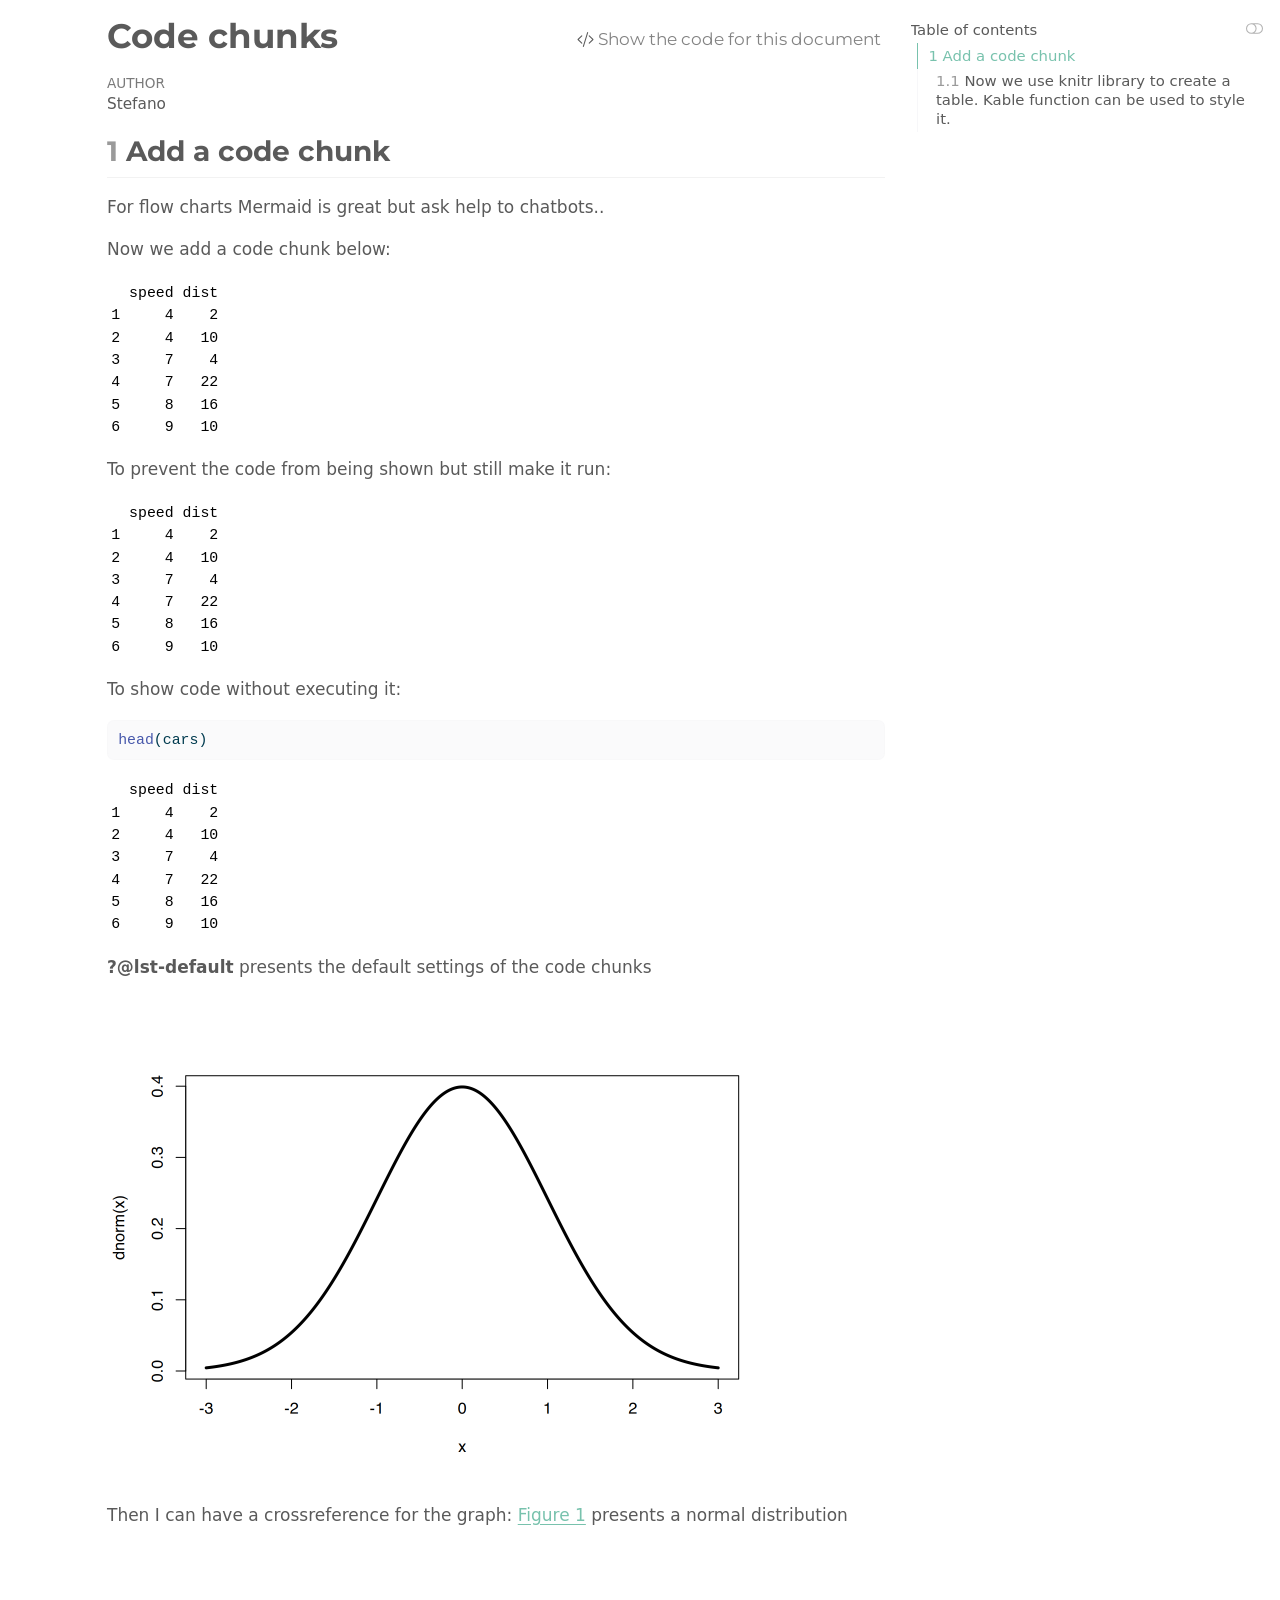
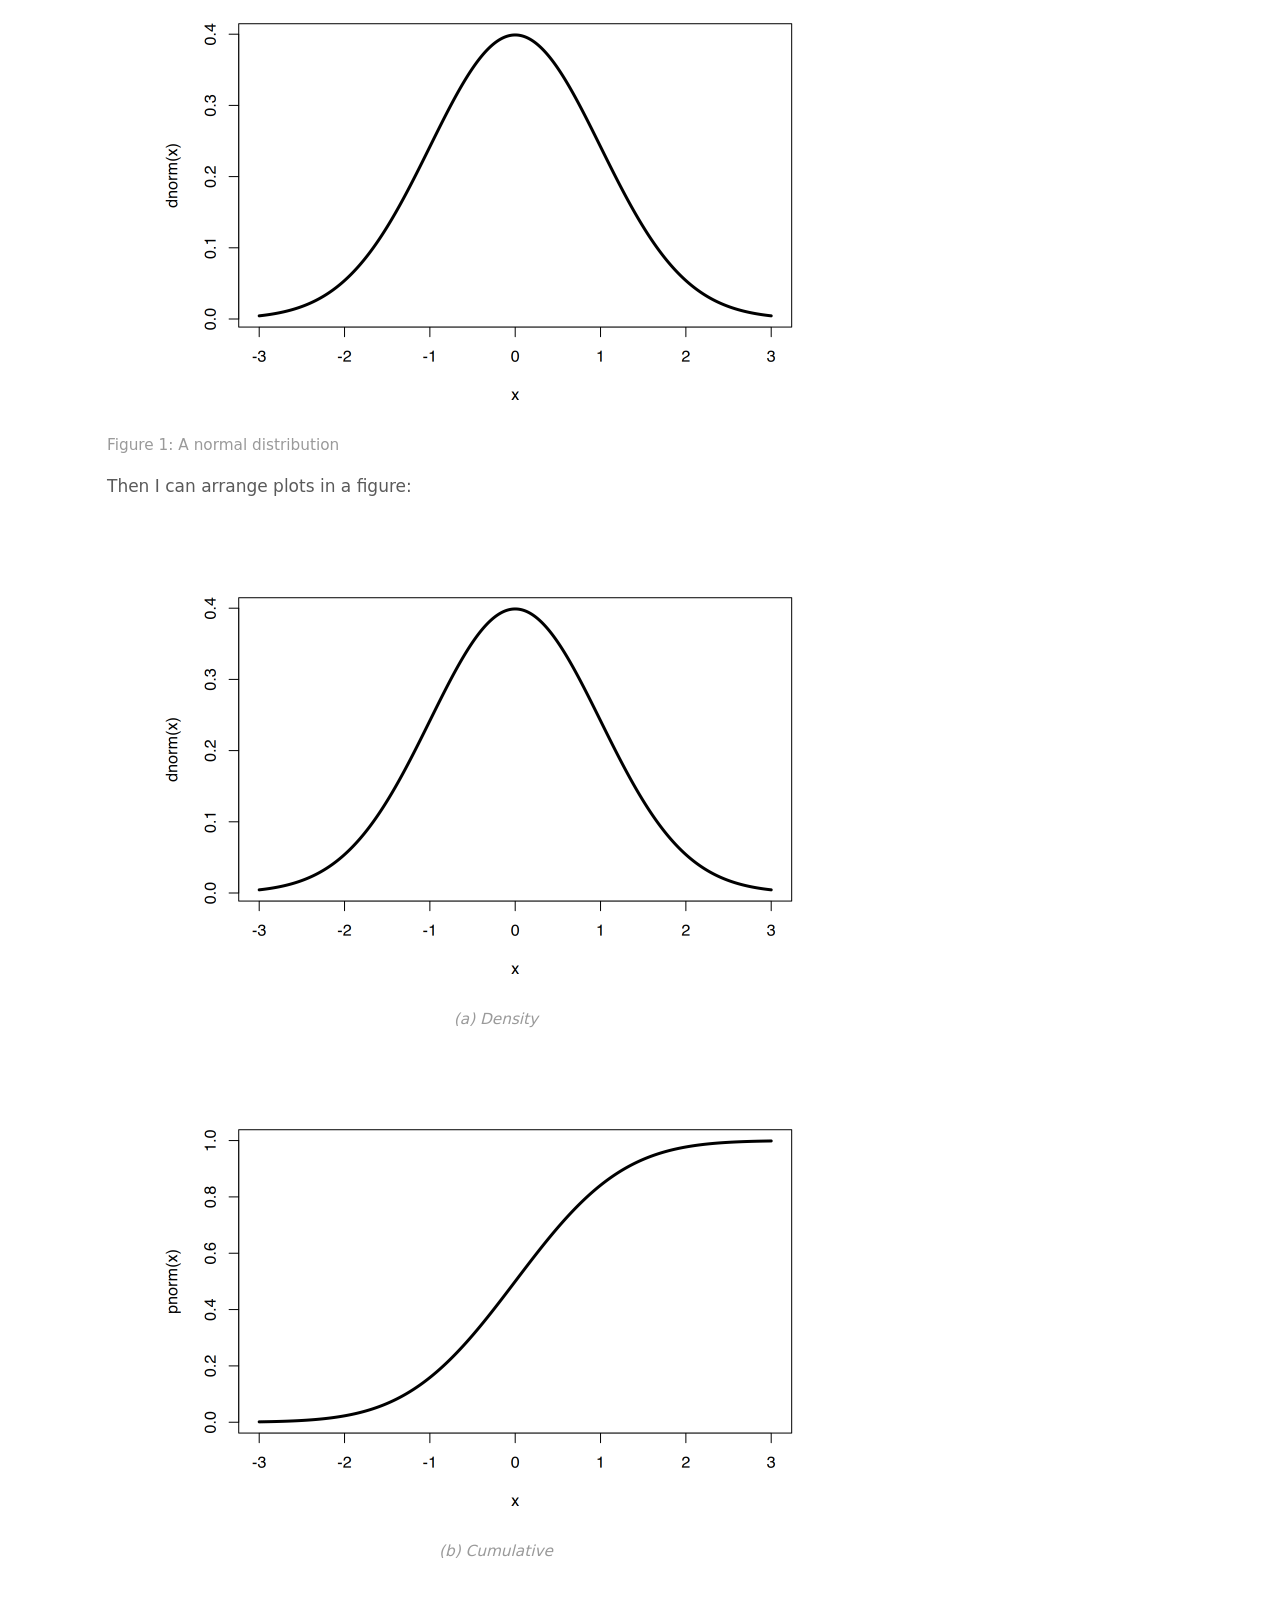
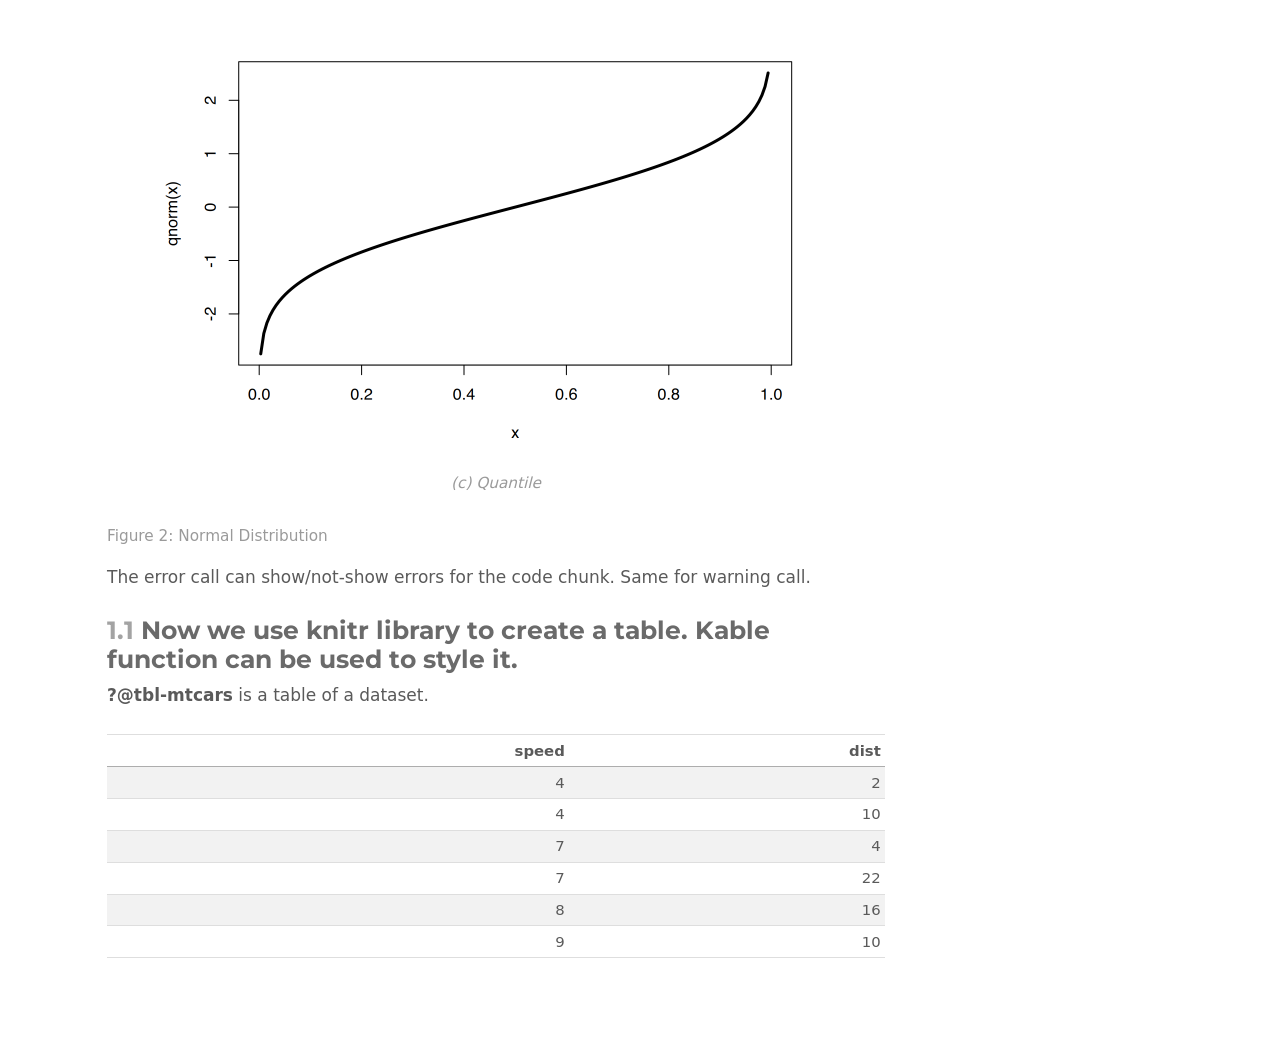
